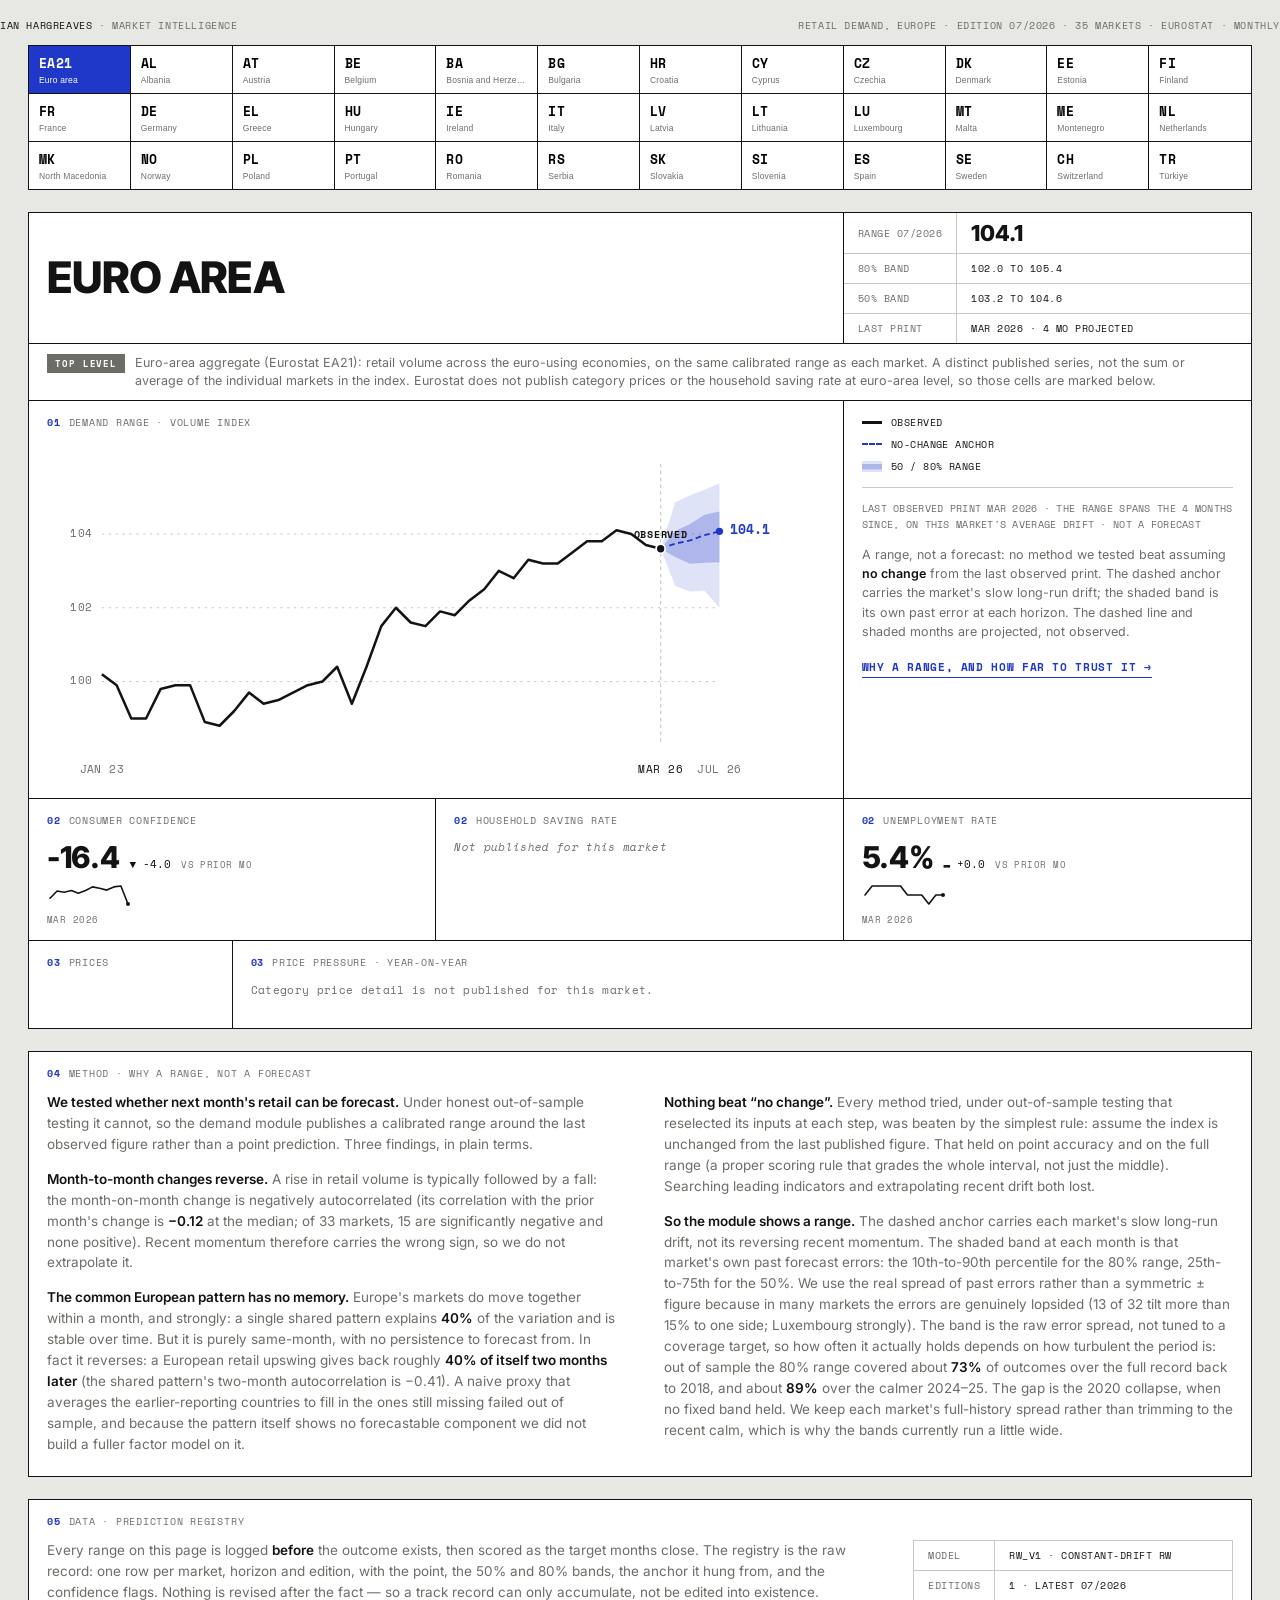
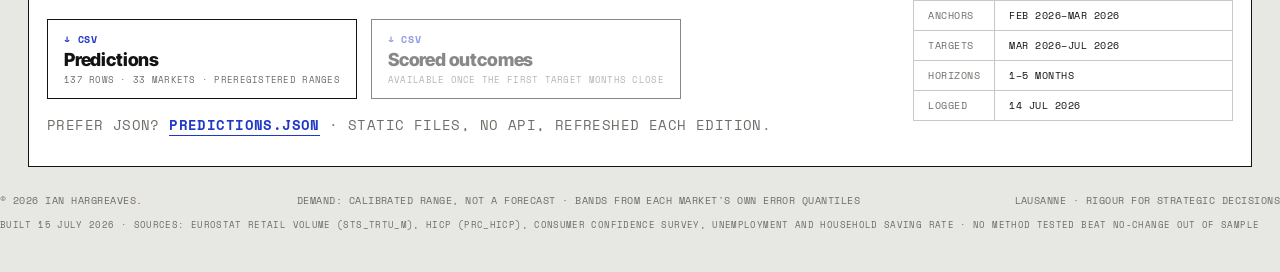
==== index.html @ 640e52b6 "Edition 2026-07: Euro area top-level panel (default); prediction registry downloads" ====
<!DOCTYPE html>
<html lang="en-GB">
<head>
<meta charset="UTF-8">
<meta name="viewport" content="width=device-width, initial-scale=1.0">
<title>Retail Demand, Europe · A calibrated range, not a forecast</title>
<meta name="description" content="A monthly data sheet for European retail and FMCG: a calibrated range for retail demand (not a forecast), plus consumer confidence, financial headroom and category price pressure, across 35 markets.">
<link rel="canonical" href="https://retaildemand.org/">
<meta name="author" content="Ian Hargreaves">
<meta name="robots" content="index, follow, max-image-preview:large">
<meta name="theme-color" content="#e7e7e3">
<link rel="icon" href="/favicon.svg" type="image/svg+xml">
<link rel="apple-touch-icon" href="/favicon.svg">
<link rel="manifest" href="/site.webmanifest">
<meta property="og:type" content="website">
<meta property="og:site_name" content="Retail Demand, Europe">
<meta property="og:locale" content="en_GB">
<meta property="og:url" content="https://retaildemand.org/">
<meta property="og:title" content="Retail Demand, Europe">
<meta property="og:description" content="A monthly data sheet for European retail and FMCG: a calibrated range for retail demand (not a forecast), plus consumer confidence, financial headroom and category price pressure, across 35 markets.">
<meta property="og:image" content="https://retaildemand.org/og-image.png">
<meta property="og:image:width" content="1200">
<meta property="og:image:height" content="630">
<meta property="og:image:alt" content="Retail Demand, Europe: a calibrated range, not a forecast">
<meta name="twitter:card" content="summary_large_image">
<meta name="twitter:title" content="Retail Demand, Europe">
<meta name="twitter:description" content="A monthly data sheet for European retail and FMCG: a calibrated demand range per market, plus consumer context.">
<meta name="twitter:image" content="https://retaildemand.org/og-image.png">
<meta name="twitter:image:alt" content="Retail Demand, Europe: a calibrated range, not a forecast">
<script type="application/ld+json">
{
  "@type": "WebApplication",
  "@context": "https://schema.org",
  "name": "Retail Demand, Europe",
  "url": "https://retaildemand.org/",
  "description": "A monthly data sheet for European retail and FMCG: a calibrated range for retail demand, plus consumer confidence, financial headroom and category price pressure, market by market.",
  "applicationCategory": "BusinessApplication",
  "operatingSystem": "Any (web browser)",
  "browserRequirements": "Requires JavaScript",
  "inLanguage": "en-GB",
  "isAccessibleForFree": true,
  "offers": { "@type": "Offer", "price": "0", "priceCurrency": "USD" },
  "author": { "@id": "https://ianhargreaves.dev/#person" }
}
</script>
<link rel="preconnect" href="https://fonts.googleapis.com">
<link rel="preconnect" href="https://fonts.gstatic.com" crossorigin>
<link href="https://fonts.googleapis.com/css2?family=Inter+Tight:wght@600;700;800&family=Inter:wght@400;500;600&family=Space+Mono:wght@400;700&display=swap" rel="stylesheet">
<style>
/* Retail Demand, Europe: standalone Swiss data sheet ("the Plate").
   Concrete ground, white plates with 1.5px ink borders, modules sharing
   1px rules. Ultramarine accent; the only red is the credit full stop. */
:root{
  --ground:#e7e7e3; --plate:#ffffff; --ink:#131313; --muted:#6d6d68;
  --grey:#c9c9c4; --acc:#2038c8; --red:#e8271e;
  --mono:"Space Mono",ui-monospace,monospace;
  --disp:"Inter Tight",sans-serif; --body:"Inter",sans-serif;
}
*{margin:0;padding:0;box-sizing:border-box}
::selection{background:var(--acc);color:#fff}
html{scroll-behavior:smooth;overflow-x:hidden}
body{background:var(--ground);color:var(--ink);font-family:var(--body);-webkit-font-smoothing:antialiased;text-rendering:optimizeLegibility;overflow-x:hidden}
a{color:inherit}
.wrap{max-width:1320px;margin:0 auto;padding:0 28px}
.gstrip{display:flex;justify-content:space-between;gap:18px;flex-wrap:wrap;padding:18px 0 12px;font-family:var(--mono);font-size:10px;letter-spacing:.06em;text-transform:uppercase;color:var(--muted)}
.gstrip b{color:var(--ink);font-weight:400}
.gstrip a{text-decoration:none}
.gstrip a:hover{color:var(--acc)}

.plate{background:var(--plate);border:1.5px solid var(--ink);margin-bottom:22px}

/* market index plate: type grid of all markets */
.ixgrid{display:grid;grid-template-columns:repeat(12,1fr)}
.ix{appearance:none;background:none;border:none;border-right:1px solid var(--ink);border-bottom:1px solid var(--ink);
  text-align:left;padding:8px 10px;cursor:pointer;transition:background .15s,color .15s;min-width:0}
.ix:nth-child(12n){border-right:none}
.ix:nth-last-child(-n+12){border-bottom:none}
.ix b{display:block;font-family:var(--mono);font-weight:700;font-size:12.5px;letter-spacing:.03em}
.ix span{display:block;font-size:8.5px;color:var(--muted);letter-spacing:.02em;margin-top:2px;white-space:nowrap;overflow:hidden;text-overflow:ellipsis}
.ix:hover{background:rgba(32,56,200,.07)}
.ix:focus-visible{outline:1.5px solid var(--acc);outline-offset:-1.5px}
.ix.on{background:var(--acc)}
.ix.on b,.ix.on span{color:#fff}
.ix-agg:not(.on){box-shadow:inset 3px 0 0 var(--acc)}  /* mark the euro-area aggregate cell */
.mkt-select{display:none}

/* report plate: modular grid with shared ink rules */
.mod{display:grid;grid-template-columns:repeat(12,1fr)}
.cell{border-right:1px solid var(--ink);border-bottom:1px solid var(--ink);padding:14px 18px;min-width:0}
.cell.last{border-right:none}
.cell.bot{border-bottom:none}
.chead{font-family:var(--mono);font-size:9.5px;letter-spacing:.08em;text-transform:uppercase;color:var(--muted);margin-bottom:12px}
.chead b{color:var(--acc);font-weight:700;margin-right:8px}

/* title row */
.c-name{grid-column:span 8;display:flex;align-items:center}
.mkt-name{font-family:var(--disp);font-weight:800;font-size:clamp(34px,3.4vw,50px);letter-spacing:-.015em;line-height:1;text-transform:uppercase}
.c-tb{grid-column:span 4;padding:0}
.tb{display:grid;grid-template-columns:auto 1fr}
.tb>div{padding:7px 14px;border-bottom:1px solid var(--grey);font-family:var(--mono);font-size:10px;letter-spacing:.05em;text-transform:uppercase;display:flex;align-items:center}
.tb>div:nth-child(odd){color:var(--muted);border-right:1px solid var(--grey)}
.tb>div:nth-last-child(-n+2){border-bottom:none}
.tb .big{font-family:var(--disp);font-weight:800;font-size:22px;letter-spacing:-.01em;color:var(--ink)}

/* report caveat cell */
.c-note{grid-column:span 12;display:flex;align-items:baseline;gap:10px;font-size:12.5px;color:var(--muted);line-height:1.45;padding-top:10px;padding-bottom:10px}
.mkt-note-tag{background:var(--muted);color:#fff;font-family:var(--mono);font-weight:700;font-size:9px;letter-spacing:.1em;text-transform:uppercase;padding:3px 8px;flex-shrink:0}

/* module 01: chart + rail */
.c-chart{grid-column:span 8}
.c-rail{grid-column:span 4}
.c-na{grid-column:span 12}
svg.demand{width:100%;height:auto;display:block;touch-action:pan-y}
.dax{font-family:var(--mono);font-size:10px;fill:var(--muted);letter-spacing:.04em}
.dax-la{fill:var(--ink)}
.dax-now{font-family:var(--mono);font-size:11px;font-weight:700;fill:var(--acc)}
.dax-obs{font-family:var(--mono);font-size:8.5px;font-weight:700;fill:var(--ink);letter-spacing:.08em}
rect.dtip-hit{fill:transparent;cursor:crosshair}
.dtip-x{stroke:var(--ink);stroke-width:1;stroke-dasharray:2 3}
.dtip-dot{stroke:#fff;stroke-width:1.5}
.dtip-a{fill:var(--ink)}
.dtip-n{fill:var(--acc)}
#demandTip{position:fixed;pointer-events:none;z-index:3000;display:none;background:var(--plate);border:1.5px solid var(--ink);padding:9px 11px;min-width:132px;box-shadow:0 8px 28px rgba(0,0,0,.14)}
#demandTip .tt-m{font-family:var(--mono);font-weight:700;font-size:11px;text-transform:uppercase;letter-spacing:.04em;margin-bottom:6px}
#demandTip .tt-r{display:flex;align-items:center;gap:7px;font-family:var(--mono);font-size:11px;color:var(--ink);line-height:1.75}
#demandTip .tt-sw{width:9px;height:9px;flex:none;display:inline-block}
#demandTip .tt-l{color:var(--muted);text-transform:uppercase;letter-spacing:.03em}
#demandTip .tt-v{margin-left:auto;font-variant-numeric:tabular-nums;font-weight:700}
.rail .legend{display:flex;flex-direction:column;gap:8px;padding-bottom:14px;border-bottom:1px solid var(--grey);margin-bottom:12px}
.li{display:flex;align-items:center;gap:9px;font-family:var(--mono);font-size:9.5px;letter-spacing:.05em;text-transform:uppercase}
.sw{display:inline-block;width:20px;height:3px;background:var(--ink);flex:0 0 auto}
.sw-pt{background:none;height:0;border-top:2px dashed var(--acc)}
.sw-band{height:11px;background:linear-gradient(rgba(32,56,200,.26),rgba(32,56,200,.26)) center/100% 50% no-repeat,rgba(32,56,200,.14)}
.cap{font-family:var(--mono);font-size:9.5px;letter-spacing:.03em;line-height:1.7;color:var(--muted);margin-bottom:12px;text-transform:uppercase}
.note{font-size:12.5px;line-height:1.55;color:var(--muted);margin-bottom:14px}
.note b{color:var(--ink);font-weight:600}
.note-flag{color:var(--acc);border-left:2px solid var(--acc);padding-left:10px}
.mlink{display:inline-block;font-family:var(--mono);font-size:10.5px;font-weight:700;letter-spacing:.06em;text-transform:uppercase;color:var(--acc);text-decoration:none;border-bottom:1px solid currentColor;padding-bottom:2px;transition:background .15s,color .15s}
.mlink:hover{background:var(--acc);color:#fff}
.cp-na{font-family:var(--mono);font-size:11px;color:var(--muted);letter-spacing:.03em;line-height:1.7;margin-bottom:14px}

/* module 02: confidence cells */
.c-conf{grid-column:span 4}
.m-valrow{display:flex;align-items:baseline;gap:10px;margin:4px 0 8px;flex-wrap:wrap}
.m-num{font-family:var(--disp);font-weight:800;font-size:30px;letter-spacing:-.01em}
.m-move{font-family:var(--mono);font-size:11px;color:var(--ink)}
.m-per{font-family:var(--mono);font-size:9px;letter-spacing:.05em;text-transform:uppercase;color:var(--muted)}
.m-as{font-family:var(--mono);font-size:9px;letter-spacing:.05em;text-transform:uppercase;color:var(--muted);margin-top:6px;display:block}
.m-na{font-family:var(--mono);font-size:11px;color:var(--muted);letter-spacing:.03em;font-style:italic}
.spark{display:block}

/* module 03: price cells */
.c-inf{grid-column:span 2}
.c-bars{grid-column:span 10}
.bm-lab{display:block;font-family:var(--mono);font-size:10px;letter-spacing:.06em;text-transform:uppercase;color:var(--muted)}
.bm-val{display:block;font-family:var(--disp);font-weight:800;font-size:26px;letter-spacing:-.01em;margin:8px 0 4px}
.bm-sub{display:block;font-family:var(--mono);font-size:9px;letter-spacing:.05em;text-transform:uppercase;color:var(--muted)}
.b3cols{display:grid;grid-template-columns:1fr 1fr;gap:0 48px}
.cpb{display:grid;grid-template-columns:150px minmax(0,1fr) 50px;gap:12px;align-items:center;padding:4px 0}
.cpb-lab{font-size:12px;font-weight:500;white-space:nowrap;overflow:hidden;text-overflow:ellipsis}
.cpb-track{position:relative;height:9px;background:rgba(19,19,19,.06)}
.cpb-track::before{content:"";position:absolute;left:50%;top:-3px;bottom:-3px;width:1px;background:var(--grey)}
.cpb-bar{position:absolute;top:0;height:100%}
.cpb-bar.pos{background:var(--acc)}
.cpb-bar.neg{background:#9a9a94}
.cpb-val{font-family:var(--mono);font-size:10.5px;text-align:right;letter-spacing:.02em;font-variant-numeric:tabular-nums}
.cpb-val.pos{color:var(--acc)}
.cpb-val.neg{color:var(--muted)}
.b3cap{margin:12px 0 0}

/* method plate (04) */
.c-m4{grid-column:span 12}
.b4{columns:2;column-gap:48px}
.b4 p{font-size:13.5px;line-height:1.55;color:var(--muted);margin-bottom:14px}
.b4 p b{color:var(--ink);font-weight:600}

/* data plate (05): prediction-registry download + meta */
.c-data{grid-column:span 12}
.datawrap{display:grid;grid-template-columns:minmax(0,1fr) 320px;gap:0 44px}
.datalede p{font-size:13.5px;line-height:1.55;color:var(--muted);margin-bottom:16px}
.datalede p b{color:var(--ink);font-weight:600}
.dlrow{display:flex;gap:14px;flex-wrap:wrap;margin-bottom:16px}
.dl{display:flex;flex-direction:column;gap:3px;text-decoration:none;color:var(--ink);border:1.5px solid var(--ink);padding:12px 16px;min-width:230px;transition:background .15s,color .15s}
.dl:hover{background:var(--acc);color:#fff}
.dl:hover .dl-k,.dl:hover .dl-m{color:rgba(255,255,255,.82)}
.dl:focus-visible{outline:1.5px solid var(--acc);outline-offset:2px}
.dl-k{font-family:var(--mono);font-size:9.5px;font-weight:700;letter-spacing:.08em;text-transform:uppercase;color:var(--acc)}
.dl-t{font-family:var(--disp);font-weight:800;font-size:18px;letter-spacing:-.01em}
.dl-m{font-family:var(--mono);font-size:9px;letter-spacing:.03em;text-transform:uppercase;color:var(--muted);line-height:1.5}
.dl-off{display:none}
.dl.dl-empty{pointer-events:none;opacity:.5}
.dl.dl-empty:hover{background:none;color:inherit}
.datajson{font-family:var(--mono);font-size:10px;letter-spacing:.03em;text-transform:uppercase;color:var(--muted);line-height:1.6}
.datajson a{color:var(--acc);font-weight:700;text-decoration:none;border-bottom:1px solid currentColor}
.datameta .tb{border:1px solid var(--grey)}

/* ground footer */
.gfoot{display:flex;justify-content:space-between;gap:18px;flex-wrap:wrap;padding:4px 0 10px;font-family:var(--mono);font-size:9.5px;letter-spacing:.05em;text-transform:uppercase;color:var(--muted)}
.gfoot a{text-decoration:none}
.gfoot a:hover{color:var(--acc)}
.gfoot .dot{color:var(--red)}
.gnote{padding:0 0 40px;font-family:var(--mono);font-size:9px;letter-spacing:.04em;line-height:1.7;text-transform:uppercase;color:var(--muted)}

/* ---------- mobile collapse ---------- */
@media (max-width:900px){
  .wrap{padding:0 14px}
  .gstrip{padding:14px 0 10px}
  .ixgrid{display:none}
  .mkt-select{display:block;width:100%;margin:0 0 16px;font-family:var(--mono);font-size:12px;letter-spacing:.04em;text-transform:uppercase;color:var(--ink);background:var(--plate);border:1.5px solid var(--ink);border-radius:0;padding:12px 14px}
  .cell{grid-column:span 12 !important;border-right:none}
  .cell.bot{border-bottom:1px solid var(--ink)}
  .c-bars.bot{border-bottom:none}
  .c-name{padding-bottom:10px}
  .mkt-name{font-size:clamp(28px,7.4vw,40px)}
  .b3cols{grid-template-columns:1fr;gap:0}
  .cpb{grid-template-columns:112px minmax(0,1fr) 46px;gap:8px}
  .b4{columns:1}
  .gfoot{flex-direction:column;gap:6px}
  /* SVG text/lines are in user units: compensate the ~0.5 viewBox downscale */
  svg.demand .dax{font-size:17px}
  svg.demand .dax-la{display:none}
  svg.demand .dax-now{font-size:20px}
  svg.demand .dax-obs{font-size:15px}
  svg.demand polyline{stroke-width:3.4}
  svg.spark{width:64px;height:20px}
  /* data plate: stack, and disable the downloads (files are desktop-only) */
  .datawrap{grid-template-columns:1fr;gap:0}
  .datameta{margin-top:16px}
  .dlrow{flex-direction:column}
  .dl{width:100%;min-width:0;pointer-events:none;opacity:.55}
  .dl:hover{background:none;color:inherit}
  .dl .dl-m{display:none}
  .dl .dl-off{display:block;font-family:var(--mono);font-size:9.5px;letter-spacing:.06em;text-transform:uppercase;color:var(--muted)}
}
</style>
</head>
<body>

<div class="wrap gstrip"><span><b><a href="https://ianhargreaves.dev/">Ian Hargreaves</a></b> · Market intelligence</span><span>Retail demand, Europe · Edition 07/2026 · 35 markets · Eurostat · Monthly</span></div>

<div class="wrap">
  <nav aria-label="Market index">
    <div class="plate ixgrid"><button type="button" class="ix on ix-agg" data-geo="EA21" aria-current="true"><b>EA21</b><span>Euro area</span></button><button type="button" class="ix" data-geo="AL"><b>AL</b><span>Albania</span></button><button type="button" class="ix" data-geo="AT"><b>AT</b><span>Austria</span></button><button type="button" class="ix" data-geo="BE"><b>BE</b><span>Belgium</span></button><button type="button" class="ix" data-geo="BA"><b>BA</b><span>Bosnia and Herzegovina</span></button><button type="button" class="ix" data-geo="BG"><b>BG</b><span>Bulgaria</span></button><button type="button" class="ix" data-geo="HR"><b>HR</b><span>Croatia</span></button><button type="button" class="ix" data-geo="CY"><b>CY</b><span>Cyprus</span></button><button type="button" class="ix" data-geo="CZ"><b>CZ</b><span>Czechia</span></button><button type="button" class="ix" data-geo="DK"><b>DK</b><span>Denmark</span></button><button type="button" class="ix" data-geo="EE"><b>EE</b><span>Estonia</span></button><button type="button" class="ix" data-geo="FI"><b>FI</b><span>Finland</span></button><button type="button" class="ix" data-geo="FR"><b>FR</b><span>France</span></button><button type="button" class="ix" data-geo="DE"><b>DE</b><span>Germany</span></button><button type="button" class="ix" data-geo="EL"><b>EL</b><span>Greece</span></button><button type="button" class="ix" data-geo="HU"><b>HU</b><span>Hungary</span></button><button type="button" class="ix" data-geo="IE"><b>IE</b><span>Ireland</span></button><button type="button" class="ix" data-geo="IT"><b>IT</b><span>Italy</span></button><button type="button" class="ix" data-geo="LV"><b>LV</b><span>Latvia</span></button><button type="button" class="ix" data-geo="LT"><b>LT</b><span>Lithuania</span></button><button type="button" class="ix" data-geo="LU"><b>LU</b><span>Luxembourg</span></button><button type="button" class="ix" data-geo="MT"><b>MT</b><span>Malta</span></button><button type="button" class="ix" data-geo="ME"><b>ME</b><span>Montenegro</span></button><button type="button" class="ix" data-geo="NL"><b>NL</b><span>Netherlands</span></button><button type="button" class="ix" data-geo="MK"><b>MK</b><span>North Macedonia</span></button><button type="button" class="ix" data-geo="NO"><b>NO</b><span>Norway</span></button><button type="button" class="ix" data-geo="PL"><b>PL</b><span>Poland</span></button><button type="button" class="ix" data-geo="PT"><b>PT</b><span>Portugal</span></button><button type="button" class="ix" data-geo="RO"><b>RO</b><span>Romania</span></button><button type="button" class="ix" data-geo="RS"><b>RS</b><span>Serbia</span></button><button type="button" class="ix" data-geo="SK"><b>SK</b><span>Slovakia</span></button><button type="button" class="ix" data-geo="SI"><b>SI</b><span>Slovenia</span></button><button type="button" class="ix" data-geo="ES"><b>ES</b><span>Spain</span></button><button type="button" class="ix" data-geo="SE"><b>SE</b><span>Sweden</span></button><button type="button" class="ix" data-geo="CH"><b>CH</b><span>Switzerland</span></button><button type="button" class="ix" data-geo="TR"><b>TR</b><span>Türkiye</span></button></div>
    <select class="mkt-select" id="countrySelect" aria-label="Market"><option value="EA21" selected>🇪🇺 Euro area</option><option value="AL">🇦🇱 Albania</option><option value="AT">🇦🇹 Austria</option><option value="BE">🇧🇪 Belgium</option><option value="BA">🇧🇦 Bosnia and Herzegovina</option><option value="BG">🇧🇬 Bulgaria</option><option value="HR">🇭🇷 Croatia</option><option value="CY">🇨🇾 Cyprus</option><option value="CZ">🇨🇿 Czechia</option><option value="DK">🇩🇰 Denmark</option><option value="EE">🇪🇪 Estonia</option><option value="FI">🇫🇮 Finland</option><option value="FR">🇫🇷 France</option><option value="DE">🇩🇪 Germany</option><option value="EL">🇬🇷 Greece</option><option value="HU">🇭🇺 Hungary</option><option value="IE">🇮🇪 Ireland</option><option value="IT">🇮🇹 Italy</option><option value="LV">🇱🇻 Latvia</option><option value="LT">🇱🇹 Lithuania</option><option value="LU">🇱🇺 Luxembourg</option><option value="MT">🇲🇹 Malta</option><option value="ME">🇲🇪 Montenegro</option><option value="NL">🇳🇱 Netherlands</option><option value="MK">🇲🇰 North Macedonia</option><option value="NO">🇳🇴 Norway</option><option value="PL">🇵🇱 Poland</option><option value="PT">🇵🇹 Portugal</option><option value="RO">🇷🇴 Romania</option><option value="RS">🇷🇸 Serbia</option><option value="SK">🇸🇰 Slovakia</option><option value="SI">🇸🇮 Slovenia</option><option value="ES">🇪🇸 Spain</option><option value="SE">🇸🇪 Sweden</option><option value="CH">🇨🇭 Switzerland</option><option value="TR">🇹🇷 Türkiye</option></select>
  </nav>

  <main>
    <div id="report">
      <div class="plate mod"><div class="cell c-name"><h1 class="mkt-name">Euro area</h1></div><div class="cell c-tb last"><div class="tb"><div>Range 07/2026</div><div class="big">104.1</div><div>80% band</div><div>102.0 to 105.4</div><div>50% band</div><div>103.2 to 104.6</div><div>Last print</div><div>MAR 2026 · 4 mo projected</div></div></div><div class="cell c-note last"><span class="mkt-note-tag">Top level</span><span>Euro-area aggregate (Eurostat EA21): retail volume across the euro-using economies, on the same calibrated range as each market. A distinct published series, not the sum or average of the individual markets in the index. Eurostat does not publish category prices or the household saving rate at euro-area level, so those cells are marked below.</span></div><div class="cell c-chart"><div class="chead"><b>01</b>Demand range · volume index</div><svg viewBox="0 0 680 300" class="demand" preserveAspectRatio="xMidYMid meet"><line x1="48" y1="210.3" x2="588" y2="210.3" stroke="#c9c9c4" stroke-width="1" stroke-dasharray="2 4"/><text x="40" y="210.3" class="dax" text-anchor="end" dominant-baseline="middle">100</text><line x1="48" y1="145.8" x2="588" y2="145.8" stroke="#c9c9c4" stroke-width="1" stroke-dasharray="2 4"/><text x="40" y="145.8" class="dax" text-anchor="end" dominant-baseline="middle">102</text><line x1="48" y1="81.3" x2="588" y2="81.3" stroke="#c9c9c4" stroke-width="1" stroke-dasharray="2 4"/><text x="40" y="81.3" class="dax" text-anchor="end" dominant-baseline="middle">104</text><text x="48.0" y="290" class="dax" text-anchor="middle">JAN 23</text><text x="536.6" y="290" class="dax dax-la" text-anchor="middle">MAR 26</text><text x="588.0" y="290" class="dax" text-anchor="middle">JUL 26</text><line x1="536.6" y1="20" x2="536.6" y2="266" stroke="#c9c9c4" stroke-width="1" stroke-dasharray="3 3"/><polygon points="536.6,94.2 549.4,53.5 562.3,47.5 575.1,42.7 588.0,37.0 588.0,145.8 575.1,131.0 562.3,131.5 549.4,126.7" fill="rgba(32,56,200,.14)"/><polygon points="536.6,94.2 549.4,78.6 562.3,72.5 575.1,64.5 588.0,61.7 588.0,106.0 575.1,106.4 562.3,107.4 549.4,101.4" fill="rgba(32,56,200,.26)"/><polyline fill="none" stroke="#2038c8" stroke-width="1.6" stroke-dasharray="5 3" stroke-linejoin="round" points="536.6,94.2 549.4,89.7 562.3,86.9 575.1,82.3 588.0,79.0"/><circle cx="588.0" cy="79.0" r="3.2" fill="#2038c8"/><text x="597.0" y="79.0" class="dax-now" dominant-baseline="middle">104.1</text><polyline fill="none" stroke="#131313" stroke-width="2.2" stroke-linejoin="round" points="48.0,203.9 60.9,213.5 73.7,242.6 86.6,242.6 99.4,216.8 112.3,213.5 125.1,213.5 138.0,245.8 150.9,249.0 163.7,236.1 176.6,220.0 189.4,229.7 202.3,226.5 215.1,220.0 228.0,213.5 240.9,210.3 253.7,197.4 266.6,229.7 279.4,197.4 292.3,161.9 305.1,145.8 318.0,158.7 330.9,161.9 343.7,149.0 356.6,152.3 369.4,139.4 382.3,129.7 395.1,113.5 408.0,120.0 420.9,103.9 433.7,107.1 446.6,107.1 459.4,97.4 472.3,87.7 485.1,87.7 498.0,78.1 510.9,81.3 523.7,91.0 536.6,94.2"/><circle cx="536.6" cy="94.2" r="4" fill="#131313" stroke="#ffffff" stroke-width="1.6"/><text x="536.6" y="85.2" class="dax-obs" text-anchor="middle">OBSERVED</text><line class="dtip-x" x1="0" y1="20" x2="0" y2="266" visibility="hidden"/><circle class="dtip-dot dtip-a" r="3.4" visibility="hidden"/><circle class="dtip-dot dtip-n" r="3.4" visibility="hidden"/><rect class="dtip-hit" x="48.0" y="20" width="12.9" height="246" data-cx="48.0" data-m="JAN 2023" data-a="100.2" data-ay="203.9"/><rect class="dtip-hit" x="54.4" y="20" width="12.9" height="246" data-cx="60.9" data-m="FEB 2023" data-a="99.9" data-ay="213.5"/><rect class="dtip-hit" x="67.3" y="20" width="12.9" height="246" data-cx="73.7" data-m="MAR 2023" data-a="99.0" data-ay="242.6"/><rect class="dtip-hit" x="80.1" y="20" width="12.9" height="246" data-cx="86.6" data-m="APR 2023" data-a="99.0" data-ay="242.6"/><rect class="dtip-hit" x="93.0" y="20" width="12.9" height="246" data-cx="99.4" data-m="MAY 2023" data-a="99.8" data-ay="216.8"/><rect class="dtip-hit" x="105.9" y="20" width="12.9" height="246" data-cx="112.3" data-m="JUN 2023" data-a="99.9" data-ay="213.5"/><rect class="dtip-hit" x="118.7" y="20" width="12.9" height="246" data-cx="125.1" data-m="JUL 2023" data-a="99.9" data-ay="213.5"/><rect class="dtip-hit" x="131.6" y="20" width="12.9" height="246" data-cx="138.0" data-m="AUG 2023" data-a="98.9" data-ay="245.8"/><rect class="dtip-hit" x="144.4" y="20" width="12.9" height="246" data-cx="150.9" data-m="SEP 2023" data-a="98.8" data-ay="249.0"/><rect class="dtip-hit" x="157.3" y="20" width="12.9" height="246" data-cx="163.7" data-m="OCT 2023" data-a="99.2" data-ay="236.1"/><rect class="dtip-hit" x="170.1" y="20" width="12.9" height="246" data-cx="176.6" data-m="NOV 2023" data-a="99.7" data-ay="220.0"/><rect class="dtip-hit" x="183.0" y="20" width="12.9" height="246" data-cx="189.4" data-m="DEC 2023" data-a="99.4" data-ay="229.7"/><rect class="dtip-hit" x="195.9" y="20" width="12.9" height="246" data-cx="202.3" data-m="JAN 2024" data-a="99.5" data-ay="226.5"/><rect class="dtip-hit" x="208.7" y="20" width="12.9" height="246" data-cx="215.1" data-m="FEB 2024" data-a="99.7" data-ay="220.0"/><rect class="dtip-hit" x="221.6" y="20" width="12.9" height="246" data-cx="228.0" data-m="MAR 2024" data-a="99.9" data-ay="213.5"/><rect class="dtip-hit" x="234.4" y="20" width="12.9" height="246" data-cx="240.9" data-m="APR 2024" data-a="100.0" data-ay="210.3"/><rect class="dtip-hit" x="247.3" y="20" width="12.9" height="246" data-cx="253.7" data-m="MAY 2024" data-a="100.4" data-ay="197.4"/><rect class="dtip-hit" x="260.1" y="20" width="12.9" height="246" data-cx="266.6" data-m="JUN 2024" data-a="99.4" data-ay="229.7"/><rect class="dtip-hit" x="273.0" y="20" width="12.9" height="246" data-cx="279.4" data-m="JUL 2024" data-a="100.4" data-ay="197.4"/><rect class="dtip-hit" x="285.9" y="20" width="12.9" height="246" data-cx="292.3" data-m="AUG 2024" data-a="101.5" data-ay="161.9"/><rect class="dtip-hit" x="298.7" y="20" width="12.9" height="246" data-cx="305.1" data-m="SEP 2024" data-a="102.0" data-ay="145.8"/><rect class="dtip-hit" x="311.6" y="20" width="12.9" height="246" data-cx="318.0" data-m="OCT 2024" data-a="101.6" data-ay="158.7"/><rect class="dtip-hit" x="324.4" y="20" width="12.9" height="246" data-cx="330.9" data-m="NOV 2024" data-a="101.5" data-ay="161.9"/><rect class="dtip-hit" x="337.3" y="20" width="12.9" height="246" data-cx="343.7" data-m="DEC 2024" data-a="101.9" data-ay="149.0"/><rect class="dtip-hit" x="350.1" y="20" width="12.9" height="246" data-cx="356.6" data-m="JAN 2025" data-a="101.8" data-ay="152.3"/><rect class="dtip-hit" x="363.0" y="20" width="12.9" height="246" data-cx="369.4" data-m="FEB 2025" data-a="102.2" data-ay="139.4"/><rect class="dtip-hit" x="375.9" y="20" width="12.9" height="246" data-cx="382.3" data-m="MAR 2025" data-a="102.5" data-ay="129.7"/><rect class="dtip-hit" x="388.7" y="20" width="12.9" height="246" data-cx="395.1" data-m="APR 2025" data-a="103.0" data-ay="113.5"/><rect class="dtip-hit" x="401.6" y="20" width="12.9" height="246" data-cx="408.0" data-m="MAY 2025" data-a="102.8" data-ay="120.0"/><rect class="dtip-hit" x="414.4" y="20" width="12.9" height="246" data-cx="420.9" data-m="JUN 2025" data-a="103.3" data-ay="103.9"/><rect class="dtip-hit" x="427.3" y="20" width="12.9" height="246" data-cx="433.7" data-m="JUL 2025" data-a="103.2" data-ay="107.1"/><rect class="dtip-hit" x="440.1" y="20" width="12.9" height="246" data-cx="446.6" data-m="AUG 2025" data-a="103.2" data-ay="107.1"/><rect class="dtip-hit" x="453.0" y="20" width="12.9" height="246" data-cx="459.4" data-m="SEP 2025" data-a="103.5" data-ay="97.4"/><rect class="dtip-hit" x="465.9" y="20" width="12.9" height="246" data-cx="472.3" data-m="OCT 2025" data-a="103.8" data-ay="87.7"/><rect class="dtip-hit" x="478.7" y="20" width="12.9" height="246" data-cx="485.1" data-m="NOV 2025" data-a="103.8" data-ay="87.7"/><rect class="dtip-hit" x="491.6" y="20" width="12.9" height="246" data-cx="498.0" data-m="DEC 2025" data-a="104.1" data-ay="78.1"/><rect class="dtip-hit" x="504.4" y="20" width="12.9" height="246" data-cx="510.9" data-m="JAN 2026" data-a="104.0" data-ay="81.3"/><rect class="dtip-hit" x="517.3" y="20" width="12.9" height="246" data-cx="523.7" data-m="FEB 2026" data-a="103.7" data-ay="91.0"/><rect class="dtip-hit" x="530.1" y="20" width="12.9" height="246" data-cx="536.6" data-m="MAR 2026" data-a="103.6" data-ay="94.2"/><rect class="dtip-hit" x="543.0" y="20" width="12.9" height="246" data-cx="549.4" data-m="APR 2026" data-n="103.7" data-ny="89.7" data-b80="102.6 to 104.9" data-b50="103.4 to 104.1"/><rect class="dtip-hit" x="555.9" y="20" width="12.9" height="246" data-cx="562.3" data-m="MAY 2026" data-n="103.8" data-ny="86.9" data-b80="102.4 to 105.0" data-b50="103.2 to 104.3"/><rect class="dtip-hit" x="568.7" y="20" width="12.9" height="246" data-cx="575.1" data-m="JUN 2026" data-n="104.0" data-ny="82.3" data-b80="102.5 to 105.2" data-b50="103.2 to 104.5"/><rect class="dtip-hit" x="581.6" y="20" width="6.4" height="246" data-cx="588.0" data-m="JUL 2026" data-n="104.1" data-ny="79.0" data-b80="102.0 to 105.4" data-b50="103.2 to 104.6"/></svg></div><div class="cell c-rail last"><div class="rail"><div class="legend"><span class="li"><span class="sw"></span>Observed</span><span class="li"><span class="sw sw-pt"></span>No-change anchor</span><span class="li"><span class="sw sw-band"></span>50 / 80% range</span></div><p class="cap">Last observed print MAR 2026 · the range spans the 4 months since, on this market's average drift · not a forecast</p><p class="note">A range, not a forecast: no method we tested beat assuming <b>no change</b> from the last observed print. The dashed anchor carries the market's slow long-run drift; the shaded band is its own past error at each horizon. The dashed line and shaded months are projected, not observed.</p><a class="mlink" href="#method">Why a range, and how far to trust it &rarr;</a></div></div><div class="cell c-conf"><div class="chead"><b>02</b>Consumer confidence</div><div class="m-valrow"><span class="m-num">-16.4</span><span class="m-move">▼&nbsp;-4.0</span><span class="m-per">vs prior mo</span></div><svg viewBox="0 0 84 24" width="84" height="24" class="spark" preserveAspectRatio="none"><polyline fill="none" stroke="#131313" stroke-width="1.6" stroke-linecap="round" stroke-linejoin="round" points="3.0,15.2 10.1,8.0 17.2,9.3 24.3,7.5 31.4,10.2 38.5,7.5 45.5,3.9 52.6,5.3 59.7,7.1 66.8,3.9 73.9,3.0 81.0,21.0"/><circle cx="81.0" cy="21.0" r="2" fill="#131313"/></svg><span class="m-as">MAR 2026</span></div><div class="cell c-conf"><div class="chead"><b>02</b>Household saving rate</div><div class="m-na">Not published for this market</div></div><div class="cell c-conf last"><div class="chead"><b>02</b>Unemployment rate</div><div class="m-valrow"><span class="m-num">5.4%</span><span class="m-move">▬&nbsp;+0.0</span><span class="m-per">vs prior mo</span></div><svg viewBox="0 0 84 24" width="84" height="24" class="spark" preserveAspectRatio="none"><polyline fill="none" stroke="#131313" stroke-width="1.6" stroke-linecap="round" stroke-linejoin="round" points="3.0,12.0 10.1,3.0 17.2,3.0 24.3,3.0 31.4,3.0 38.5,3.0 45.5,12.0 52.6,12.0 59.7,12.0 66.8,21.0 73.9,12.0 81.0,12.0"/><circle cx="81.0" cy="12.0" r="2" fill="#131313"/></svg><span class="m-as">MAR 2026</span></div><div class="cell c-inf bot"><div class="chead"><b>03</b>Prices</div></div><div class="cell c-bars bot last"><div class="chead"><b>03</b>Price pressure · year-on-year</div><p class="cp-na">Category price detail is not published for this market.</p></div></div>
    </div>

    <div class="plate mod" id="method">
      <div class="cell c-m4 bot last">
        <div class="chead"><b>04</b>Method · Why a range, not a forecast</div>
        <div class="b4">
          <p><b>We tested whether next month's retail can be forecast.</b> Under honest out-of-sample testing it cannot, so the demand module publishes a calibrated range around the last observed figure rather than a point prediction. Three findings, in plain terms.</p>
          <p><b>Month-to-month changes reverse.</b> A rise in retail volume is typically followed by a fall: the month-on-month change is negatively autocorrelated (its correlation with the prior month's change is <b>&minus;0.12</b> at the median; of 33 markets, 15 are significantly negative and none positive). Recent momentum therefore carries the wrong sign, so we do not extrapolate it.</p>
          <p><b>The common European pattern has no memory.</b> Europe's markets do move together within a month, and strongly: a single shared pattern explains <b>40%</b> of the variation and is stable over time. But it is purely same-month, with no persistence to forecast from. In fact it reverses: a European retail upswing gives back roughly <b>40% of itself two months later</b> (the shared pattern's two-month autocorrelation is &minus;0.41). A naive proxy that averages the earlier-reporting countries to fill in the ones still missing failed out of sample, and because the pattern itself shows no forecastable component we did not build a fuller factor model on it.</p>
          <p><b>Nothing beat &ldquo;no change&rdquo;.</b> Every method tried, under out-of-sample testing that reselected its inputs at each step, was beaten by the simplest rule: assume the index is unchanged from the last published figure. That held on point accuracy and on the full range (a proper scoring rule that grades the whole interval, not just the middle). Searching leading indicators and extrapolating recent drift both lost.</p>
          <p><b>So the module shows a range.</b> The dashed anchor carries each market's slow long-run drift, not its reversing recent momentum. The shaded band at each month is that market's own past forecast errors: the 10th-to-90th percentile for the 80% range, 25th-to-75th for the 50%. We use the real spread of past errors rather than a symmetric &plusmn; figure because in many markets the errors are genuinely lopsided (13 of 32 tilt more than 15% to one side; Luxembourg strongly). The band is the raw error spread, not tuned to a coverage target, so how often it actually holds depends on how turbulent the period is: out of sample the 80% range covered about <b>73%</b> of outcomes over the full record back to 2018, and about <b>89%</b> over the calmer 2024&ndash;25. The gap is the 2020 collapse, when no fixed band held. We keep each market's full-history spread rather than trimming to the recent calm, which is why the bands currently run a little wide.</p>
        </div>
      </div>
    </div>

    <div class="plate mod" id="data"><div class="cell c-data bot last"><div class="chead"><b>05</b>Data &middot; Prediction registry</div><div class="datawrap"><div class="datalede"><p>Every range on this page is logged <b>before</b> the outcome exists, then scored as the target months close. The registry is the raw record: one row per market, horizon and edition, with the point, the 50% and 80% bands, the anchor it hung from, and the confidence flags. Nothing is revised after the fact &mdash; so a track record can only accumulate, not be edited into existence.</p><div class="dlrow"><a class="dl" href="/performance/predictions.csv" download><span class="dl-k">&darr; CSV</span><span class="dl-t">Predictions</span><span class="dl-m">137 rows &middot; 33 markets &middot; preregistered ranges</span><span class="dl-off">Download on desktop</span></a><a class="dl dl-empty" href="/performance/scored_predictions.csv" download><span class="dl-k">&darr; CSV</span><span class="dl-t">Scored outcomes</span><span class="dl-m">Available once the first target months close</span><span class="dl-off">Download on desktop</span></a></div><p class="datajson">Prefer JSON? <a href="/performance/predictions.json">predictions.json</a> &middot; static files, no API, refreshed each edition.</p></div><div class="datameta"><div class="tb"><div>Model</div><div>rw_v1 &middot; constant-drift RW</div><div>Editions</div><div>1 &middot; latest 07/2026</div><div>Anchors</div><div>FEB 2026&ndash;MAR 2026</div><div>Targets</div><div>MAR 2026&ndash;JUL 2026</div><div>Horizons</div><div>1&ndash;5 months</div><div>Logged</div><div>14 JUL 2026</div></div></div></div></div></div>
  </main>
</div>

<div class="wrap gfoot">
  <span>&copy; 2026 <a href="https://ianhargreaves.dev/">Ian Hargreaves</a><span class="dot">.</span></span>
  <span>Demand: calibrated range, not a forecast · bands from each market's own error quantiles</span>
  <span>Lausanne · Rigour for strategic decisions</span>
</div>
<div class="wrap gnote">Built 15 July 2026 · Sources: Eurostat retail volume (sts_trtu_m), HICP (prc_hicp), consumer confidence survey, unemployment and household saving rate · No method tested beat no-change out of sample</div>

<script>
(function(){
  var PANELS = {"EA21":"<div class=\"plate mod\"><div class=\"cell c-name\"><h1 class=\"mkt-name\">Euro area<\/h1><\/div><div class=\"cell c-tb last\"><div class=\"tb\"><div>Range 07/2026<\/div><div class=\"big\">104.1<\/div><div>80% band<\/div><div>102.0 to 105.4<\/div><div>50% band<\/div><div>103.2 to 104.6<\/div><div>Last print<\/div><div>MAR 2026 · 4 mo projected<\/div><\/div><\/div><div class=\"cell c-note last\"><span class=\"mkt-note-tag\">Top level<\/span><span>Euro-area aggregate (Eurostat EA21): retail volume across the euro-using economies, on the same calibrated range as each market. A distinct published series, not the sum or average of the individual markets in the index. Eurostat does not publish category prices or the household saving rate at euro-area level, so those cells are marked below.<\/span><\/div><div class=\"cell c-chart\"><div class=\"chead\"><b>01<\/b>Demand range · volume index<\/div><svg viewBox=\"0 0 680 300\" class=\"demand\" preserveAspectRatio=\"xMidYMid meet\"><line x1=\"48\" y1=\"210.3\" x2=\"588\" y2=\"210.3\" stroke=\"#c9c9c4\" stroke-width=\"1\" stroke-dasharray=\"2 4\"/><text x=\"40\" y=\"210.3\" class=\"dax\" text-anchor=\"end\" dominant-baseline=\"middle\">100<\/text><line x1=\"48\" y1=\"145.8\" x2=\"588\" y2=\"145.8\" stroke=\"#c9c9c4\" stroke-width=\"1\" stroke-dasharray=\"2 4\"/><text x=\"40\" y=\"145.8\" class=\"dax\" text-anchor=\"end\" dominant-baseline=\"middle\">102<\/text><line x1=\"48\" y1=\"81.3\" x2=\"588\" y2=\"81.3\" stroke=\"#c9c9c4\" stroke-width=\"1\" stroke-dasharray=\"2 4\"/><text x=\"40\" y=\"81.3\" class=\"dax\" text-anchor=\"end\" dominant-baseline=\"middle\">104<\/text><text x=\"48.0\" y=\"290\" class=\"dax\" text-anchor=\"middle\">JAN 23<\/text><text x=\"536.6\" y=\"290\" class=\"dax dax-la\" text-anchor=\"middle\">MAR 26<\/text><text x=\"588.0\" y=\"290\" class=\"dax\" text-anchor=\"middle\">JUL 26<\/text><line x1=\"536.6\" y1=\"20\" x2=\"536.6\" y2=\"266\" stroke=\"#c9c9c4\" stroke-width=\"1\" stroke-dasharray=\"3 3\"/><polygon points=\"536.6,94.2 549.4,53.5 562.3,47.5 575.1,42.7 588.0,37.0 588.0,145.8 575.1,131.0 562.3,131.5 549.4,126.7\" fill=\"rgba(32,56,200,.14)\"/><polygon points=\"536.6,94.2 549.4,78.6 562.3,72.5 575.1,64.5 588.0,61.7 588.0,106.0 575.1,106.4 562.3,107.4 549.4,101.4\" fill=\"rgba(32,56,200,.26)\"/><polyline fill=\"none\" stroke=\"#2038c8\" stroke-width=\"1.6\" stroke-dasharray=\"5 3\" stroke-linejoin=\"round\" points=\"536.6,94.2 549.4,89.7 562.3,86.9 575.1,82.3 588.0,79.0\"/><circle cx=\"588.0\" cy=\"79.0\" r=\"3.2\" fill=\"#2038c8\"/><text x=\"597.0\" y=\"79.0\" class=\"dax-now\" dominant-baseline=\"middle\">104.1<\/text><polyline fill=\"none\" stroke=\"#131313\" stroke-width=\"2.2\" stroke-linejoin=\"round\" points=\"48.0,203.9 60.9,213.5 73.7,242.6 86.6,242.6 99.4,216.8 112.3,213.5 125.1,213.5 138.0,245.8 150.9,249.0 163.7,236.1 176.6,220.0 189.4,229.7 202.3,226.5 215.1,220.0 228.0,213.5 240.9,210.3 253.7,197.4 266.6,229.7 279.4,197.4 292.3,161.9 305.1,145.8 318.0,158.7 330.9,161.9 343.7,149.0 356.6,152.3 369.4,139.4 382.3,129.7 395.1,113.5 408.0,120.0 420.9,103.9 433.7,107.1 446.6,107.1 459.4,97.4 472.3,87.7 485.1,87.7 498.0,78.1 510.9,81.3 523.7,91.0 536.6,94.2\"/><circle cx=\"536.6\" cy=\"94.2\" r=\"4\" fill=\"#131313\" stroke=\"#ffffff\" stroke-width=\"1.6\"/><text x=\"536.6\" y=\"85.2\" class=\"dax-obs\" text-anchor=\"middle\">OBSERVED<\/text><line class=\"dtip-x\" x1=\"0\" y1=\"20\" x2=\"0\" y2=\"266\" visibility=\"hidden\"/><circle class=\"dtip-dot dtip-a\" r=\"3.4\" visibility=\"hidden\"/><circle class=\"dtip-dot dtip-n\" r=\"3.4\" visibility=\"hidden\"/><rect class=\"dtip-hit\" x=\"48.0\" y=\"20\" width=\"12.9\" height=\"246\" data-cx=\"48.0\" data-m=\"JAN 2023\" data-a=\"100.2\" data-ay=\"203.9\"/><rect class=\"dtip-hit\" x=\"54.4\" y=\"20\" width=\"12.9\" height=\"246\" data-cx=\"60.9\" data-m=\"FEB 2023\" data-a=\"99.9\" data-ay=\"213.5\"/><rect class=\"dtip-hit\" x=\"67.3\" y=\"20\" width=\"12.9\" height=\"246\" data-cx=\"73.7\" data-m=\"MAR 2023\" data-a=\"99.0\" data-ay=\"242.6\"/><rect class=\"dtip-hit\" x=\"80.1\" y=\"20\" width=\"12.9\" height=\"246\" data-cx=\"86.6\" data-m=\"APR 2023\" data-a=\"99.0\" data-ay=\"242.6\"/><rect class=\"dtip-hit\" x=\"93.0\" y=\"20\" width=\"12.9\" height=\"246\" data-cx=\"99.4\" data-m=\"MAY 2023\" data-a=\"99.8\" data-ay=\"216.8\"/><rect class=\"dtip-hit\" x=\"105.9\" y=\"20\" width=\"12.9\" height=\"246\" data-cx=\"112.3\" data-m=\"JUN 2023\" data-a=\"99.9\" data-ay=\"213.5\"/><rect class=\"dtip-hit\" x=\"118.7\" y=\"20\" width=\"12.9\" height=\"246\" data-cx=\"125.1\" data-m=\"JUL 2023\" data-a=\"99.9\" data-ay=\"213.5\"/><rect class=\"dtip-hit\" x=\"131.6\" y=\"20\" width=\"12.9\" height=\"246\" data-cx=\"138.0\" data-m=\"AUG 2023\" data-a=\"98.9\" data-ay=\"245.8\"/><rect class=\"dtip-hit\" x=\"144.4\" y=\"20\" width=\"12.9\" height=\"246\" data-cx=\"150.9\" data-m=\"SEP 2023\" data-a=\"98.8\" data-ay=\"249.0\"/><rect class=\"dtip-hit\" x=\"157.3\" y=\"20\" width=\"12.9\" height=\"246\" data-cx=\"163.7\" data-m=\"OCT 2023\" data-a=\"99.2\" data-ay=\"236.1\"/><rect class=\"dtip-hit\" x=\"170.1\" y=\"20\" width=\"12.9\" height=\"246\" data-cx=\"176.6\" data-m=\"NOV 2023\" data-a=\"99.7\" data-ay=\"220.0\"/><rect class=\"dtip-hit\" x=\"183.0\" y=\"20\" width=\"12.9\" height=\"246\" data-cx=\"189.4\" data-m=\"DEC 2023\" data-a=\"99.4\" data-ay=\"229.7\"/><rect class=\"dtip-hit\" x=\"195.9\" y=\"20\" width=\"12.9\" height=\"246\" data-cx=\"202.3\" data-m=\"JAN 2024\" data-a=\"99.5\" data-ay=\"226.5\"/><rect class=\"dtip-hit\" x=\"208.7\" y=\"20\" width=\"12.9\" height=\"246\" data-cx=\"215.1\" data-m=\"FEB 2024\" data-a=\"99.7\" data-ay=\"220.0\"/><rect class=\"dtip-hit\" x=\"221.6\" y=\"20\" width=\"12.9\" height=\"246\" data-cx=\"228.0\" data-m=\"MAR 2024\" data-a=\"99.9\" data-ay=\"213.5\"/><rect class=\"dtip-hit\" x=\"234.4\" y=\"20\" width=\"12.9\" height=\"246\" data-cx=\"240.9\" data-m=\"APR 2024\" data-a=\"100.0\" data-ay=\"210.3\"/><rect class=\"dtip-hit\" x=\"247.3\" y=\"20\" width=\"12.9\" height=\"246\" data-cx=\"253.7\" data-m=\"MAY 2024\" data-a=\"100.4\" data-ay=\"197.4\"/><rect class=\"dtip-hit\" x=\"260.1\" y=\"20\" width=\"12.9\" height=\"246\" data-cx=\"266.6\" data-m=\"JUN 2024\" data-a=\"99.4\" data-ay=\"229.7\"/><rect class=\"dtip-hit\" x=\"273.0\" y=\"20\" width=\"12.9\" height=\"246\" data-cx=\"279.4\" data-m=\"JUL 2024\" data-a=\"100.4\" data-ay=\"197.4\"/><rect class=\"dtip-hit\" x=\"285.9\" y=\"20\" width=\"12.9\" height=\"246\" data-cx=\"292.3\" data-m=\"AUG 2024\" data-a=\"101.5\" data-ay=\"161.9\"/><rect class=\"dtip-hit\" x=\"298.7\" y=\"20\" width=\"12.9\" height=\"246\" data-cx=\"305.1\" data-m=\"SEP 2024\" data-a=\"102.0\" data-ay=\"145.8\"/><rect class=\"dtip-hit\" x=\"311.6\" y=\"20\" width=\"12.9\" height=\"246\" data-cx=\"318.0\" data-m=\"OCT 2024\" data-a=\"101.6\" data-ay=\"158.7\"/><rect class=\"dtip-hit\" x=\"324.4\" y=\"20\" width=\"12.9\" height=\"246\" data-cx=\"330.9\" data-m=\"NOV 2024\" data-a=\"101.5\" data-ay=\"161.9\"/><rect class=\"dtip-hit\" x=\"337.3\" y=\"20\" width=\"12.9\" height=\"246\" data-cx=\"343.7\" data-m=\"DEC 2024\" data-a=\"101.9\" data-ay=\"149.0\"/><rect class=\"dtip-hit\" x=\"350.1\" y=\"20\" width=\"12.9\" height=\"246\" data-cx=\"356.6\" data-m=\"JAN 2025\" data-a=\"101.8\" data-ay=\"152.3\"/><rect class=\"dtip-hit\" x=\"363.0\" y=\"20\" width=\"12.9\" height=\"246\" data-cx=\"369.4\" data-m=\"FEB 2025\" data-a=\"102.2\" data-ay=\"139.4\"/><rect class=\"dtip-hit\" x=\"375.9\" y=\"20\" width=\"12.9\" height=\"246\" data-cx=\"382.3\" data-m=\"MAR 2025\" data-a=\"102.5\" data-ay=\"129.7\"/><rect class=\"dtip-hit\" x=\"388.7\" y=\"20\" width=\"12.9\" height=\"246\" data-cx=\"395.1\" data-m=\"APR 2025\" data-a=\"103.0\" data-ay=\"113.5\"/><rect class=\"dtip-hit\" x=\"401.6\" y=\"20\" width=\"12.9\" height=\"246\" data-cx=\"408.0\" data-m=\"MAY 2025\" data-a=\"102.8\" data-ay=\"120.0\"/><rect class=\"dtip-hit\" x=\"414.4\" y=\"20\" width=\"12.9\" height=\"246\" data-cx=\"420.9\" data-m=\"JUN 2025\" data-a=\"103.3\" data-ay=\"103.9\"/><rect class=\"dtip-hit\" x=\"427.3\" y=\"20\" width=\"12.9\" height=\"246\" data-cx=\"433.7\" data-m=\"JUL 2025\" data-a=\"103.2\" data-ay=\"107.1\"/><rect class=\"dtip-hit\" x=\"440.1\" y=\"20\" width=\"12.9\" height=\"246\" data-cx=\"446.6\" data-m=\"AUG 2025\" data-a=\"103.2\" data-ay=\"107.1\"/><rect class=\"dtip-hit\" x=\"453.0\" y=\"20\" width=\"12.9\" height=\"246\" data-cx=\"459.4\" data-m=\"SEP 2025\" data-a=\"103.5\" data-ay=\"97.4\"/><rect class=\"dtip-hit\" x=\"465.9\" y=\"20\" width=\"12.9\" height=\"246\" data-cx=\"472.3\" data-m=\"OCT 2025\" data-a=\"103.8\" data-ay=\"87.7\"/><rect class=\"dtip-hit\" x=\"478.7\" y=\"20\" width=\"12.9\" height=\"246\" data-cx=\"485.1\" data-m=\"NOV 2025\" data-a=\"103.8\" data-ay=\"87.7\"/><rect class=\"dtip-hit\" x=\"491.6\" y=\"20\" width=\"12.9\" height=\"246\" data-cx=\"498.0\" data-m=\"DEC 2025\" data-a=\"104.1\" data-ay=\"78.1\"/><rect class=\"dtip-hit\" x=\"504.4\" y=\"20\" width=\"12.9\" height=\"246\" data-cx=\"510.9\" data-m=\"JAN 2026\" data-a=\"104.0\" data-ay=\"81.3\"/><rect class=\"dtip-hit\" x=\"517.3\" y=\"20\" width=\"12.9\" height=\"246\" data-cx=\"523.7\" data-m=\"FEB 2026\" data-a=\"103.7\" data-ay=\"91.0\"/><rect class=\"dtip-hit\" x=\"530.1\" y=\"20\" width=\"12.9\" height=\"246\" data-cx=\"536.6\" data-m=\"MAR 2026\" data-a=\"103.6\" data-ay=\"94.2\"/><rect class=\"dtip-hit\" x=\"543.0\" y=\"20\" width=\"12.9\" height=\"246\" data-cx=\"549.4\" data-m=\"APR 2026\" data-n=\"103.7\" data-ny=\"89.7\" data-b80=\"102.6 to 104.9\" data-b50=\"103.4 to 104.1\"/><rect class=\"dtip-hit\" x=\"555.9\" y=\"20\" width=\"12.9\" height=\"246\" data-cx=\"562.3\" data-m=\"MAY 2026\" data-n=\"103.8\" data-ny=\"86.9\" data-b80=\"102.4 to 105.0\" data-b50=\"103.2 to 104.3\"/><rect class=\"dtip-hit\" x=\"568.7\" y=\"20\" width=\"12.9\" height=\"246\" data-cx=\"575.1\" data-m=\"JUN 2026\" data-n=\"104.0\" data-ny=\"82.3\" data-b80=\"102.5 to 105.2\" data-b50=\"103.2 to 104.5\"/><rect class=\"dtip-hit\" x=\"581.6\" y=\"20\" width=\"6.4\" height=\"246\" data-cx=\"588.0\" data-m=\"JUL 2026\" data-n=\"104.1\" data-ny=\"79.0\" data-b80=\"102.0 to 105.4\" data-b50=\"103.2 to 104.6\"/><\/svg><\/div><div class=\"cell c-rail last\"><div class=\"rail\"><div class=\"legend\"><span class=\"li\"><span class=\"sw\"><\/span>Observed<\/span><span class=\"li\"><span class=\"sw sw-pt\"><\/span>No-change anchor<\/span><span class=\"li\"><span class=\"sw sw-band\"><\/span>50 / 80% range<\/span><\/div><p class=\"cap\">Last observed print MAR 2026 · the range spans the 4 months since, on this market's average drift · not a forecast<\/p><p class=\"note\">A range, not a forecast: no method we tested beat assuming <b>no change<\/b> from the last observed print. The dashed anchor carries the market's slow long-run drift; the shaded band is its own past error at each horizon. The dashed line and shaded months are projected, not observed.<\/p><a class=\"mlink\" href=\"#method\">Why a range, and how far to trust it &rarr;<\/a><\/div><\/div><div class=\"cell c-conf\"><div class=\"chead\"><b>02<\/b>Consumer confidence<\/div><div class=\"m-valrow\"><span class=\"m-num\">-16.4<\/span><span class=\"m-move\">▼&nbsp;-4.0<\/span><span class=\"m-per\">vs prior mo<\/span><\/div><svg viewBox=\"0 0 84 24\" width=\"84\" height=\"24\" class=\"spark\" preserveAspectRatio=\"none\"><polyline fill=\"none\" stroke=\"#131313\" stroke-width=\"1.6\" stroke-linecap=\"round\" stroke-linejoin=\"round\" points=\"3.0,15.2 10.1,8.0 17.2,9.3 24.3,7.5 31.4,10.2 38.5,7.5 45.5,3.9 52.6,5.3 59.7,7.1 66.8,3.9 73.9,3.0 81.0,21.0\"/><circle cx=\"81.0\" cy=\"21.0\" r=\"2\" fill=\"#131313\"/><\/svg><span class=\"m-as\">MAR 2026<\/span><\/div><div class=\"cell c-conf\"><div class=\"chead\"><b>02<\/b>Household saving rate<\/div><div class=\"m-na\">Not published for this market<\/div><\/div><div class=\"cell c-conf last\"><div class=\"chead\"><b>02<\/b>Unemployment rate<\/div><div class=\"m-valrow\"><span class=\"m-num\">5.4%<\/span><span class=\"m-move\">▬&nbsp;+0.0<\/span><span class=\"m-per\">vs prior mo<\/span><\/div><svg viewBox=\"0 0 84 24\" width=\"84\" height=\"24\" class=\"spark\" preserveAspectRatio=\"none\"><polyline fill=\"none\" stroke=\"#131313\" stroke-width=\"1.6\" stroke-linecap=\"round\" stroke-linejoin=\"round\" points=\"3.0,12.0 10.1,3.0 17.2,3.0 24.3,3.0 31.4,3.0 38.5,3.0 45.5,12.0 52.6,12.0 59.7,12.0 66.8,21.0 73.9,12.0 81.0,12.0\"/><circle cx=\"81.0\" cy=\"12.0\" r=\"2\" fill=\"#131313\"/><\/svg><span class=\"m-as\">MAR 2026<\/span><\/div><div class=\"cell c-inf bot\"><div class=\"chead\"><b>03<\/b>Prices<\/div><\/div><div class=\"cell c-bars bot last\"><div class=\"chead\"><b>03<\/b>Price pressure · year-on-year<\/div><p class=\"cp-na\">Category price detail is not published for this market.<\/p><\/div><\/div>","AL":"<div class=\"plate mod\"><div class=\"cell c-name\"><h1 class=\"mkt-name\">Albania<\/h1><\/div><div class=\"cell c-tb last\"><div class=\"tb\"><div>Range 07/2026<\/div><div class=\"big\">131.8<\/div><div>80% band<\/div><div>127.4 to 135.8<\/div><div>50% band<\/div><div>130.6 to 134.6<\/div><div>Last print<\/div><div>FEB 2026 · 5 mo projected<\/div><\/div><\/div><div class=\"cell c-note last\"><span class=\"mkt-note-tag\">Note<\/span><span>Eurostat does not publish saving rate and unemployment for this market, so they are not shown below.<\/span><\/div><div class=\"cell c-chart\"><div class=\"chead\"><b>01<\/b>Demand range · volume index<\/div><svg viewBox=\"0 0 680 300\" class=\"demand\" preserveAspectRatio=\"xMidYMid meet\"><line x1=\"48\" y1=\"228.3\" x2=\"588\" y2=\"228.3\" stroke=\"#c9c9c4\" stroke-width=\"1\" stroke-dasharray=\"2 4\"/><text x=\"40\" y=\"228.3\" class=\"dax\" text-anchor=\"end\" dominant-baseline=\"middle\">110<\/text><line x1=\"48\" y1=\"154.2\" x2=\"588\" y2=\"154.2\" stroke=\"#c9c9c4\" stroke-width=\"1\" stroke-dasharray=\"2 4\"/><text x=\"40\" y=\"154.2\" class=\"dax\" text-anchor=\"end\" dominant-baseline=\"middle\">120<\/text><line x1=\"48\" y1=\"80.0\" x2=\"588\" y2=\"80.0\" stroke=\"#c9c9c4\" stroke-width=\"1\" stroke-dasharray=\"2 4\"/><text x=\"40\" y=\"80.0\" class=\"dax\" text-anchor=\"end\" dominant-baseline=\"middle\">130<\/text><text x=\"48.0\" y=\"290\" class=\"dax\" text-anchor=\"middle\">JAN 23<\/text><text x=\"523.7\" y=\"290\" class=\"dax dax-la\" text-anchor=\"middle\">FEB 26<\/text><text x=\"588.0\" y=\"290\" class=\"dax\" text-anchor=\"middle\">JUL 26<\/text><line x1=\"523.7\" y1=\"20\" x2=\"523.7\" y2=\"266\" stroke=\"#c9c9c4\" stroke-width=\"1\" stroke-dasharray=\"3 3\"/><polygon points=\"523.7,83.0 536.6,55.8 549.4,39.5 562.3,47.6 575.1,42.2 588.0,37.0 588.0,99.0 575.1,91.5 562.3,93.5 549.4,98.4 536.6,100.8\" fill=\"rgba(32,56,200,.14)\"/><polygon points=\"523.7,83.0 536.6,68.6 549.4,65.3 562.3,59.2 575.1,54.4 588.0,46.1 588.0,75.9 575.1,80.4 562.3,83.3 549.4,86.1 536.6,88.7\" fill=\"rgba(32,56,200,.26)\"/><polyline fill=\"none\" stroke=\"#2038c8\" stroke-width=\"1.6\" stroke-dasharray=\"5 3\" stroke-linejoin=\"round\" points=\"523.7,83.0 536.6,79.9 549.4,73.8 562.3,73.0 575.1,69.4 588.0,66.7\"/><circle cx=\"588.0\" cy=\"66.7\" r=\"3.2\" fill=\"#2038c8\"/><text x=\"597.0\" y=\"66.7\" class=\"dax-now\" dominant-baseline=\"middle\">131.8<\/text><polyline fill=\"none\" stroke=\"#131313\" stroke-width=\"2.2\" stroke-linejoin=\"round\" points=\"48.0,233.5 60.9,249.0 73.7,240.1 86.6,225.3 99.4,233.5 112.3,238.7 125.1,215.7 138.0,221.6 150.9,232.0 163.7,239.4 176.6,217.2 189.4,189.7 202.3,211.2 215.1,197.1 228.0,195.7 240.9,199.4 253.7,182.3 266.6,171.9 279.4,168.2 292.3,159.3 305.1,176.4 318.0,175.6 330.9,159.3 343.7,129.7 356.6,145.3 369.4,146.0 382.3,131.9 395.1,145.3 408.0,146.0 420.9,131.9 433.7,119.3 446.6,121.5 459.4,117.1 472.3,109.7 485.1,106.0 498.0,96.3 510.9,83.7 523.7,83.0\"/><circle cx=\"523.7\" cy=\"83.0\" r=\"4\" fill=\"#131313\" stroke=\"#ffffff\" stroke-width=\"1.6\"/><text x=\"523.7\" y=\"74.0\" class=\"dax-obs\" text-anchor=\"middle\">OBSERVED<\/text><line class=\"dtip-x\" x1=\"0\" y1=\"20\" x2=\"0\" y2=\"266\" visibility=\"hidden\"/><circle class=\"dtip-dot dtip-a\" r=\"3.4\" visibility=\"hidden\"/><circle class=\"dtip-dot dtip-n\" r=\"3.4\" visibility=\"hidden\"/><rect class=\"dtip-hit\" x=\"48.0\" y=\"20\" width=\"12.9\" height=\"246\" data-cx=\"48.0\" data-m=\"JAN 2023\" data-a=\"109.3\" data-ay=\"233.5\"/><rect class=\"dtip-hit\" x=\"54.4\" y=\"20\" width=\"12.9\" height=\"246\" data-cx=\"60.9\" data-m=\"FEB 2023\" data-a=\"107.2\" data-ay=\"249.0\"/><rect class=\"dtip-hit\" x=\"67.3\" y=\"20\" width=\"12.9\" height=\"246\" data-cx=\"73.7\" data-m=\"MAR 2023\" data-a=\"108.4\" data-ay=\"240.1\"/><rect class=\"dtip-hit\" x=\"80.1\" y=\"20\" width=\"12.9\" height=\"246\" data-cx=\"86.6\" data-m=\"APR 2023\" data-a=\"110.4\" data-ay=\"225.3\"/><rect class=\"dtip-hit\" x=\"93.0\" y=\"20\" width=\"12.9\" height=\"246\" data-cx=\"99.4\" data-m=\"MAY 2023\" data-a=\"109.3\" data-ay=\"233.5\"/><rect class=\"dtip-hit\" x=\"105.9\" y=\"20\" width=\"12.9\" height=\"246\" data-cx=\"112.3\" data-m=\"JUN 2023\" data-a=\"108.6\" data-ay=\"238.7\"/><rect class=\"dtip-hit\" x=\"118.7\" y=\"20\" width=\"12.9\" height=\"246\" data-cx=\"125.1\" data-m=\"JUL 2023\" data-a=\"111.7\" data-ay=\"215.7\"/><rect class=\"dtip-hit\" x=\"131.6\" y=\"20\" width=\"12.9\" height=\"246\" data-cx=\"138.0\" data-m=\"AUG 2023\" data-a=\"110.9\" data-ay=\"221.6\"/><rect class=\"dtip-hit\" x=\"144.4\" y=\"20\" width=\"12.9\" height=\"246\" data-cx=\"150.9\" data-m=\"SEP 2023\" data-a=\"109.5\" data-ay=\"232.0\"/><rect class=\"dtip-hit\" x=\"157.3\" y=\"20\" width=\"12.9\" height=\"246\" data-cx=\"163.7\" data-m=\"OCT 2023\" data-a=\"108.5\" data-ay=\"239.4\"/><rect class=\"dtip-hit\" x=\"170.1\" y=\"20\" width=\"12.9\" height=\"246\" data-cx=\"176.6\" data-m=\"NOV 2023\" data-a=\"111.5\" data-ay=\"217.2\"/><rect class=\"dtip-hit\" x=\"183.0\" y=\"20\" width=\"12.9\" height=\"246\" data-cx=\"189.4\" data-m=\"DEC 2023\" data-a=\"115.2\" data-ay=\"189.7\"/><rect class=\"dtip-hit\" x=\"195.9\" y=\"20\" width=\"12.9\" height=\"246\" data-cx=\"202.3\" data-m=\"JAN 2024\" data-a=\"112.3\" data-ay=\"211.2\"/><rect class=\"dtip-hit\" x=\"208.7\" y=\"20\" width=\"12.9\" height=\"246\" data-cx=\"215.1\" data-m=\"FEB 2024\" data-a=\"114.2\" data-ay=\"197.1\"/><rect class=\"dtip-hit\" x=\"221.6\" y=\"20\" width=\"12.9\" height=\"246\" data-cx=\"228.0\" data-m=\"MAR 2024\" data-a=\"114.4\" data-ay=\"195.7\"/><rect class=\"dtip-hit\" x=\"234.4\" y=\"20\" width=\"12.9\" height=\"246\" data-cx=\"240.9\" data-m=\"APR 2024\" data-a=\"113.9\" data-ay=\"199.4\"/><rect class=\"dtip-hit\" x=\"247.3\" y=\"20\" width=\"12.9\" height=\"246\" data-cx=\"253.7\" data-m=\"MAY 2024\" data-a=\"116.2\" data-ay=\"182.3\"/><rect class=\"dtip-hit\" x=\"260.1\" y=\"20\" width=\"12.9\" height=\"246\" data-cx=\"266.6\" data-m=\"JUN 2024\" data-a=\"117.6\" data-ay=\"171.9\"/><rect class=\"dtip-hit\" x=\"273.0\" y=\"20\" width=\"12.9\" height=\"246\" data-cx=\"279.4\" data-m=\"JUL 2024\" data-a=\"118.1\" data-ay=\"168.2\"/><rect class=\"dtip-hit\" x=\"285.9\" y=\"20\" width=\"12.9\" height=\"246\" data-cx=\"292.3\" data-m=\"AUG 2024\" data-a=\"119.3\" data-ay=\"159.3\"/><rect class=\"dtip-hit\" x=\"298.7\" y=\"20\" width=\"12.9\" height=\"246\" data-cx=\"305.1\" data-m=\"SEP 2024\" data-a=\"117.0\" data-ay=\"176.4\"/><rect class=\"dtip-hit\" x=\"311.6\" y=\"20\" width=\"12.9\" height=\"246\" data-cx=\"318.0\" data-m=\"OCT 2024\" data-a=\"117.1\" data-ay=\"175.6\"/><rect class=\"dtip-hit\" x=\"324.4\" y=\"20\" width=\"12.9\" height=\"246\" data-cx=\"330.9\" data-m=\"NOV 2024\" data-a=\"119.3\" data-ay=\"159.3\"/><rect class=\"dtip-hit\" x=\"337.3\" y=\"20\" width=\"12.9\" height=\"246\" data-cx=\"343.7\" data-m=\"DEC 2024\" data-a=\"123.3\" data-ay=\"129.7\"/><rect class=\"dtip-hit\" x=\"350.1\" y=\"20\" width=\"12.9\" height=\"246\" data-cx=\"356.6\" data-m=\"JAN 2025\" data-a=\"121.2\" data-ay=\"145.3\"/><rect class=\"dtip-hit\" x=\"363.0\" y=\"20\" width=\"12.9\" height=\"246\" data-cx=\"369.4\" data-m=\"FEB 2025\" data-a=\"121.1\" data-ay=\"146.0\"/><rect class=\"dtip-hit\" x=\"375.9\" y=\"20\" width=\"12.9\" height=\"246\" data-cx=\"382.3\" data-m=\"MAR 2025\" data-a=\"123.0\" data-ay=\"131.9\"/><rect class=\"dtip-hit\" x=\"388.7\" y=\"20\" width=\"12.9\" height=\"246\" data-cx=\"395.1\" data-m=\"APR 2025\" data-a=\"121.2\" data-ay=\"145.3\"/><rect class=\"dtip-hit\" x=\"401.6\" y=\"20\" width=\"12.9\" height=\"246\" data-cx=\"408.0\" data-m=\"MAY 2025\" data-a=\"121.1\" data-ay=\"146.0\"/><rect class=\"dtip-hit\" x=\"414.4\" y=\"20\" width=\"12.9\" height=\"246\" data-cx=\"420.9\" data-m=\"JUN 2025\" data-a=\"123.0\" data-ay=\"131.9\"/><rect class=\"dtip-hit\" x=\"427.3\" y=\"20\" width=\"12.9\" height=\"246\" data-cx=\"433.7\" data-m=\"JUL 2025\" data-a=\"124.7\" data-ay=\"119.3\"/><rect class=\"dtip-hit\" x=\"440.1\" y=\"20\" width=\"12.9\" height=\"246\" data-cx=\"446.6\" data-m=\"AUG 2025\" data-a=\"124.4\" data-ay=\"121.5\"/><rect class=\"dtip-hit\" x=\"453.0\" y=\"20\" width=\"12.9\" height=\"246\" data-cx=\"459.4\" data-m=\"SEP 2025\" data-a=\"125.0\" data-ay=\"117.1\"/><rect class=\"dtip-hit\" x=\"465.9\" y=\"20\" width=\"12.9\" height=\"246\" data-cx=\"472.3\" data-m=\"OCT 2025\" data-a=\"126.0\" data-ay=\"109.7\"/><rect class=\"dtip-hit\" x=\"478.7\" y=\"20\" width=\"12.9\" height=\"246\" data-cx=\"485.1\" data-m=\"NOV 2025\" data-a=\"126.5\" data-ay=\"106.0\"/><rect class=\"dtip-hit\" x=\"491.6\" y=\"20\" width=\"12.9\" height=\"246\" data-cx=\"498.0\" data-m=\"DEC 2025\" data-a=\"127.8\" data-ay=\"96.3\"/><rect class=\"dtip-hit\" x=\"504.4\" y=\"20\" width=\"12.9\" height=\"246\" data-cx=\"510.9\" data-m=\"JAN 2026\" data-a=\"129.5\" data-ay=\"83.7\"/><rect class=\"dtip-hit\" x=\"517.3\" y=\"20\" width=\"12.9\" height=\"246\" data-cx=\"523.7\" data-m=\"FEB 2026\" data-a=\"129.6\" data-ay=\"83.0\"/><rect class=\"dtip-hit\" x=\"530.1\" y=\"20\" width=\"12.9\" height=\"246\" data-cx=\"536.6\" data-m=\"MAR 2026\" data-n=\"130.0\" data-ny=\"79.9\" data-b80=\"127.2 to 133.3\" data-b50=\"128.8 to 131.5\"/><rect class=\"dtip-hit\" x=\"543.0\" y=\"20\" width=\"12.9\" height=\"246\" data-cx=\"549.4\" data-m=\"APR 2026\" data-n=\"130.8\" data-ny=\"73.8\" data-b80=\"127.5 to 135.5\" data-b50=\"129.2 to 132.0\"/><rect class=\"dtip-hit\" x=\"555.9\" y=\"20\" width=\"12.9\" height=\"246\" data-cx=\"562.3\" data-m=\"MAY 2026\" data-n=\"130.9\" data-ny=\"73.0\" data-b80=\"128.2 to 134.4\" data-b50=\"129.6 to 132.8\"/><rect class=\"dtip-hit\" x=\"568.7\" y=\"20\" width=\"12.9\" height=\"246\" data-cx=\"575.1\" data-m=\"JUN 2026\" data-n=\"131.4\" data-ny=\"69.4\" data-b80=\"128.4 to 135.1\" data-b50=\"130.0 to 133.5\"/><rect class=\"dtip-hit\" x=\"581.6\" y=\"20\" width=\"6.4\" height=\"246\" data-cx=\"588.0\" data-m=\"JUL 2026\" data-n=\"131.8\" data-ny=\"66.7\" data-b80=\"127.4 to 135.8\" data-b50=\"130.6 to 134.6\"/><\/svg><\/div><div class=\"cell c-rail last\"><div class=\"rail\"><div class=\"legend\"><span class=\"li\"><span class=\"sw\"><\/span>Observed<\/span><span class=\"li\"><span class=\"sw sw-pt\"><\/span>No-change anchor<\/span><span class=\"li\"><span class=\"sw sw-band\"><\/span>50 / 80% range<\/span><\/div><p class=\"cap\">Last observed print FEB 2026 · the range spans the 5 months since, on this market's average drift · not a forecast<\/p><p class=\"note\">A range, not a forecast: no method we tested beat assuming <b>no change<\/b> from the last observed print. The dashed anchor carries the market's slow long-run drift; the shaded band is its own past error at each horizon. The dashed line and shaded months are projected, not observed.<\/p><a class=\"mlink\" href=\"#method\">Why a range, and how far to trust it &rarr;<\/a><\/div><\/div><div class=\"cell c-conf\"><div class=\"chead\"><b>02<\/b>Consumer confidence<\/div><div class=\"m-valrow\"><span class=\"m-num\">-12.5<\/span><span class=\"m-move\">▼&nbsp;-1.2<\/span><span class=\"m-per\">vs prior mo<\/span><\/div><svg viewBox=\"0 0 84 24\" width=\"84\" height=\"24\" class=\"spark\" preserveAspectRatio=\"none\"><polyline fill=\"none\" stroke=\"#131313\" stroke-width=\"1.6\" stroke-linecap=\"round\" stroke-linejoin=\"round\" points=\"3.0,5.3 10.1,8.5 17.2,6.1 24.3,3.0 31.4,10.0 38.5,12.4 45.5,14.7 52.6,17.1 59.7,10.0 66.8,6.1 73.9,11.6 81.0,21.0\"/><circle cx=\"81.0\" cy=\"21.0\" r=\"2\" fill=\"#131313\"/><\/svg><span class=\"m-as\">FEB 2026<\/span><\/div><div class=\"cell c-conf\"><div class=\"chead\"><b>02<\/b>Household saving rate<\/div><div class=\"m-na\">Not published for this market<\/div><\/div><div class=\"cell c-conf last\"><div class=\"chead\"><b>02<\/b>Unemployment rate<\/div><div class=\"m-na\">Not published for this market<\/div><\/div><div class=\"cell c-inf bot\"><div class=\"chead\"><b>03<\/b>Prices<\/div><span class=\"bm-lab\">Headline inflation<\/span><span class=\"bm-val\">+2.2%<\/span><span class=\"bm-sub\">All-items, year-on-year<\/span><\/div><div class=\"cell c-bars bot last\"><div class=\"chead\"><b>03<\/b>Price pressure · year-on-year<\/div><div class=\"b3cols\"><div class=\"b3col\"><div class=\"cpb\"><span class=\"cpb-lab\">Rents<\/span><div class=\"cpb-track\"><div class=\"cpb-bar pos\" style=\"left:50.0%;width:50.0%\"><\/div><\/div><span class=\"cpb-val pos\">+8.5%<\/span><\/div><div class=\"cpb\"><span class=\"cpb-lab\">Tobacco<\/span><div class=\"cpb-track\"><div class=\"cpb-bar pos\" style=\"left:50.0%;width:17.3%\"><\/div><\/div><span class=\"cpb-val pos\">+2.9%<\/span><\/div><div class=\"cpb\"><span class=\"cpb-lab\">Home upkeep & repair<\/span><div class=\"cpb-track\"><div class=\"cpb-bar pos\" style=\"left:50.0%;width:15.6%\"><\/div><\/div><span class=\"cpb-val pos\">+2.6%<\/span><\/div><div class=\"cpb\"><span class=\"cpb-lab\">Alcoholic drinks<\/span><div class=\"cpb-track\"><div class=\"cpb-bar pos\" style=\"left:50.0%;width:13.8%\"><\/div><\/div><span class=\"cpb-val pos\">+2.3%<\/span><\/div><div class=\"cpb\"><span class=\"cpb-lab\">Furnishings & appliances<\/span><div class=\"cpb-track\"><div class=\"cpb-bar pos\" style=\"left:50.0%;width:13.3%\"><\/div><\/div><span class=\"cpb-val pos\">+2.3%<\/span><\/div><div class=\"cpb\"><span class=\"cpb-lab\">Education<\/span><div class=\"cpb-track\"><div class=\"cpb-bar pos\" style=\"left:50.0%;width:12.9%\"><\/div><\/div><span class=\"cpb-val pos\">+2.2%<\/span><\/div><div class=\"cpb\"><span class=\"cpb-lab\">Food<\/span><div class=\"cpb-track\"><div class=\"cpb-bar pos\" style=\"left:50.0%;width:12.4%\"><\/div><\/div><span class=\"cpb-val pos\">+2.1%<\/span><\/div><div class=\"cpb\"><span class=\"cpb-lab\">Non-alcoholic drinks<\/span><div class=\"cpb-track\"><div class=\"cpb-bar pos\" style=\"left:50.0%;width:11.0%\"><\/div><\/div><span class=\"cpb-val pos\">+1.9%<\/span><\/div><div class=\"cpb\"><span class=\"cpb-lab\">Clothing & footwear<\/span><div class=\"cpb-track\"><div class=\"cpb-bar pos\" style=\"left:50.0%;width:9.5%\"><\/div><\/div><span class=\"cpb-val pos\">+1.6%<\/span><\/div><\/div><div class=\"b3col\"><div class=\"cpb\"><span class=\"cpb-lab\">Hobbies, garden & pets<\/span><div class=\"cpb-track\"><div class=\"cpb-bar pos\" style=\"left:50.0%;width:8.7%\"><\/div><\/div><span class=\"cpb-val pos\">+1.5%<\/span><\/div><div class=\"cpb\"><span class=\"cpb-lab\">Health<\/span><div class=\"cpb-track\"><div class=\"cpb-bar pos\" style=\"left:50.0%;width:6.7%\"><\/div><\/div><span class=\"cpb-val pos\">+1.1%<\/span><\/div><div class=\"cpb\"><span class=\"cpb-lab\">Cameras & optical<\/span><div class=\"cpb-track\"><div class=\"cpb-bar pos\" style=\"left:50.0%;width:1.9%\"><\/div><\/div><span class=\"cpb-val pos\">+0.3%<\/span><\/div><div class=\"cpb\"><span class=\"cpb-lab\">Air travel<\/span><div class=\"cpb-track\"><div class=\"cpb-bar pos\" style=\"left:50.0%;width:0.9%\"><\/div><\/div><span class=\"cpb-val pos\">+0.1%<\/span><\/div><div class=\"cpb\"><span class=\"cpb-lab\">Recreation durables<\/span><div class=\"cpb-track\"><div class=\"cpb-bar neg\" style=\"left:49.7%;width:0.3%\"><\/div><\/div><span class=\"cpb-val neg\">-0.0%<\/span><\/div><div class=\"cpb\"><span class=\"cpb-lab\">Recording media<\/span><div class=\"cpb-track\"><div class=\"cpb-bar neg\" style=\"left:45.9%;width:4.1%\"><\/div><\/div><span class=\"cpb-val neg\">-0.7%<\/span><\/div><div class=\"cpb\"><span class=\"cpb-lab\">Transport<\/span><div class=\"cpb-track\"><div class=\"cpb-bar neg\" style=\"left:45.4%;width:4.6%\"><\/div><\/div><span class=\"cpb-val neg\">-0.8%<\/span><\/div><div class=\"cpb\"><span class=\"cpb-lab\">Audio-visual gear<\/span><div class=\"cpb-track\"><div class=\"cpb-bar neg\" style=\"left:36.1%;width:13.9%\"><\/div><\/div><span class=\"cpb-val neg\">-2.3%<\/span><\/div><div class=\"cpb\"><span class=\"cpb-lab\">Computers & IT<\/span><div class=\"cpb-track\"><div class=\"cpb-bar neg\" style=\"left:34.7%;width:15.3%\"><\/div><\/div><span class=\"cpb-val neg\">-2.6%<\/span><\/div><\/div><\/div><p class=\"cap b3cap\">Bars scaled to this market's largest move (&plusmn;8.5%) · blue = prices rising, grey = falling<\/p><\/div><\/div>","AT":"<div class=\"plate mod\"><div class=\"cell c-name\"><h1 class=\"mkt-name\">Austria<\/h1><\/div><div class=\"cell c-tb last\"><div class=\"tb\"><div>Range 07/2026<\/div><div class=\"big\">&ndash;<\/div><div>Status<\/div><div>No range this month · see 01<\/div><\/div><\/div><div class=\"cell c-na last\"><div class=\"chead\"><b>01<\/b>Demand range · volume index<\/div><p class=\"cp-na\">No demand range is published for this market this month · the model's estimate this month was implausibly far from the last actual reading, a sign of an unstable fit on this market's short recent window.<\/p><a class=\"mlink\" href=\"#method\">Why a range, and how far to trust it &rarr;<\/a><\/div><div class=\"cell c-conf\"><div class=\"chead\"><b>02<\/b>Consumer confidence<\/div><div class=\"m-valrow\"><span class=\"m-num\">-20.4<\/span><span class=\"m-move\">▼&nbsp;-7.1<\/span><span class=\"m-per\">vs prior mo<\/span><\/div><svg viewBox=\"0 0 84 24\" width=\"84\" height=\"24\" class=\"spark\" preserveAspectRatio=\"none\"><polyline fill=\"none\" stroke=\"#131313\" stroke-width=\"1.6\" stroke-linecap=\"round\" stroke-linejoin=\"round\" points=\"3.0,21.0 10.1,14.8 17.2,14.4 24.3,11.4 31.4,4.8 38.5,15.3 45.5,13.0 52.6,12.6 59.7,9.4 66.8,15.1 73.9,3.0 81.0,19.2\"/><circle cx=\"81.0\" cy=\"19.2\" r=\"2\" fill=\"#131313\"/><\/svg><span class=\"m-as\">MAR 2026<\/span><\/div><div class=\"cell c-conf\"><div class=\"chead\"><b>02<\/b>Household saving rate<\/div><div class=\"m-valrow\"><span class=\"m-num\">17.1%<\/span><span class=\"m-move\">▲&nbsp;+1.6<\/span><span class=\"m-per\">vs prior qtr<\/span><\/div><svg viewBox=\"0 0 84 24\" width=\"84\" height=\"24\" class=\"spark\" preserveAspectRatio=\"none\"><polyline fill=\"none\" stroke=\"#131313\" stroke-width=\"1.6\" stroke-linecap=\"round\" stroke-linejoin=\"round\" points=\"3.0,20.3 10.1,21.0 17.2,14.4 24.3,19.0 31.4,13.6 38.5,4.5 45.5,3.0 52.6,4.0 59.7,12.9 66.8,17.5 73.9,15.8 81.0,8.1\"/><circle cx=\"81.0\" cy=\"8.1\" r=\"2\" fill=\"#131313\"/><\/svg><span class=\"m-as\">OCT 2025<\/span><\/div><div class=\"cell c-conf last\"><div class=\"chead\"><b>02<\/b>Unemployment rate<\/div><div class=\"m-valrow\"><span class=\"m-num\">4.9%<\/span><span class=\"m-move\">▼&nbsp;-0.2<\/span><span class=\"m-per\">vs prior mo<\/span><\/div><svg viewBox=\"0 0 84 24\" width=\"84\" height=\"24\" class=\"spark\" preserveAspectRatio=\"none\"><polyline fill=\"none\" stroke=\"#131313\" stroke-width=\"1.6\" stroke-linecap=\"round\" stroke-linejoin=\"round\" points=\"3.0,13.8 10.1,21.0 17.2,13.8 24.3,10.2 31.4,3.0 38.5,21.0 45.5,13.8 52.6,6.6 59.7,3.0 66.8,17.4 73.9,10.2 81.0,17.4\"/><circle cx=\"81.0\" cy=\"17.4\" r=\"2\" fill=\"#131313\"/><\/svg><span class=\"m-as\">MAR 2026<\/span><\/div><div class=\"cell c-inf bot\"><div class=\"chead\"><b>03<\/b>Prices<\/div><span class=\"bm-lab\">Headline inflation<\/span><span class=\"bm-val\">+3.8%<\/span><span class=\"bm-sub\">All-items, year-on-year<\/span><\/div><div class=\"cell c-bars bot last\"><div class=\"chead\"><b>03<\/b>Price pressure · year-on-year<\/div><div class=\"b3cols\"><div class=\"b3col\"><div class=\"cpb\"><span class=\"cpb-lab\">Non-alcoholic drinks<\/span><div class=\"cpb-track\"><div class=\"cpb-bar pos\" style=\"left:50.0%;width:50.0%\"><\/div><\/div><span class=\"cpb-val pos\">+6.3%<\/span><\/div><div class=\"cpb\"><span class=\"cpb-lab\">Tobacco<\/span><div class=\"cpb-track\"><div class=\"cpb-bar pos\" style=\"left:50.0%;width:44.7%\"><\/div><\/div><span class=\"cpb-val pos\">+5.6%<\/span><\/div><div class=\"cpb\"><span class=\"cpb-lab\">Health<\/span><div class=\"cpb-track\"><div class=\"cpb-bar pos\" style=\"left:50.0%;width:42.6%\"><\/div><\/div><span class=\"cpb-val pos\">+5.3%<\/span><\/div><div class=\"cpb\"><span class=\"cpb-lab\">Education<\/span><div class=\"cpb-track\"><div class=\"cpb-bar pos\" style=\"left:50.0%;width:41.2%\"><\/div><\/div><span class=\"cpb-val pos\">+5.2%<\/span><\/div><div class=\"cpb\"><span class=\"cpb-lab\">Rents<\/span><div class=\"cpb-track\"><div class=\"cpb-bar pos\" style=\"left:50.0%;width:32.9%\"><\/div><\/div><span class=\"cpb-val pos\">+4.1%<\/span><\/div><div class=\"cpb\"><span class=\"cpb-lab\">Food<\/span><div class=\"cpb-track\"><div class=\"cpb-bar pos\" style=\"left:50.0%;width:26.2%\"><\/div><\/div><span class=\"cpb-val pos\">+3.3%<\/span><\/div><div class=\"cpb\"><span class=\"cpb-lab\">Transport<\/span><div class=\"cpb-track\"><div class=\"cpb-bar pos\" style=\"left:50.0%;width:21.3%\"><\/div><\/div><span class=\"cpb-val pos\">+2.7%<\/span><\/div><div class=\"cpb\"><span class=\"cpb-lab\">Home upkeep & repair<\/span><div class=\"cpb-track\"><div class=\"cpb-bar pos\" style=\"left:50.0%;width:21.1%\"><\/div><\/div><span class=\"cpb-val pos\">+2.6%<\/span><\/div><div class=\"cpb\"><span class=\"cpb-lab\">Recreation durables<\/span><div class=\"cpb-track\"><div class=\"cpb-bar pos\" style=\"left:50.0%;width:17.3%\"><\/div><\/div><span class=\"cpb-val pos\">+2.2%<\/span><\/div><\/div><div class=\"b3col\"><div class=\"cpb\"><span class=\"cpb-lab\">Recording media<\/span><div class=\"cpb-track\"><div class=\"cpb-bar pos\" style=\"left:50.0%;width:16.9%\"><\/div><\/div><span class=\"cpb-val pos\">+2.1%<\/span><\/div><div class=\"cpb\"><span class=\"cpb-lab\">Alcoholic drinks<\/span><div class=\"cpb-track\"><div class=\"cpb-bar pos\" style=\"left:50.0%;width:11.3%\"><\/div><\/div><span class=\"cpb-val pos\">+1.4%<\/span><\/div><div class=\"cpb\"><span class=\"cpb-lab\">Air travel<\/span><div class=\"cpb-track\"><div class=\"cpb-bar pos\" style=\"left:50.0%;width:11.0%\"><\/div><\/div><span class=\"cpb-val pos\">+1.4%<\/span><\/div><div class=\"cpb\"><span class=\"cpb-lab\">Hobbies, garden & pets<\/span><div class=\"cpb-track\"><div class=\"cpb-bar pos\" style=\"left:50.0%;width:2.6%\"><\/div><\/div><span class=\"cpb-val pos\">+0.3%<\/span><\/div><div class=\"cpb\"><span class=\"cpb-lab\">Furnishings & appliances<\/span><div class=\"cpb-track\"><div class=\"cpb-bar pos\" style=\"left:50.0%;width:0.5%\"><\/div><\/div><span class=\"cpb-val pos\">+0.1%<\/span><\/div><div class=\"cpb\"><span class=\"cpb-lab\">Clothing & footwear<\/span><div class=\"cpb-track\"><div class=\"cpb-bar neg\" style=\"left:48.9%;width:1.1%\"><\/div><\/div><span class=\"cpb-val neg\">-0.1%<\/span><\/div><div class=\"cpb\"><span class=\"cpb-lab\">Computers & IT<\/span><div class=\"cpb-track\"><div class=\"cpb-bar neg\" style=\"left:38.6%;width:11.4%\"><\/div><\/div><span class=\"cpb-val neg\">-1.4%<\/span><\/div><div class=\"cpb\"><span class=\"cpb-lab\">Audio-visual gear<\/span><div class=\"cpb-track\"><div class=\"cpb-bar neg\" style=\"left:38.6%;width:11.4%\"><\/div><\/div><span class=\"cpb-val neg\">-1.4%<\/span><\/div><div class=\"cpb\"><span class=\"cpb-lab\">Cameras & optical<\/span><div class=\"cpb-track\"><div class=\"cpb-bar neg\" style=\"left:1.1%;width:48.9%\"><\/div><\/div><span class=\"cpb-val neg\">-6.1%<\/span><\/div><\/div><\/div><p class=\"cap b3cap\">Bars scaled to this market's largest move (&plusmn;6.3%) · blue = prices rising, grey = falling<\/p><\/div><\/div>","BE":"<div class=\"plate mod\"><div class=\"cell c-name\"><h1 class=\"mkt-name\">Belgium<\/h1><\/div><div class=\"cell c-tb last\"><div class=\"tb\"><div>Range 07/2026<\/div><div class=\"big\">95.0<\/div><div>80% band<\/div><div>93.0 to 97.2<\/div><div>50% band<\/div><div>93.6 to 96.2<\/div><div>Last print<\/div><div>MAR 2026 · 4 mo projected<\/div><\/div><\/div><div class=\"cell c-chart\"><div class=\"chead\"><b>01<\/b>Demand range · volume index<\/div><svg viewBox=\"0 0 680 300\" class=\"demand\" preserveAspectRatio=\"xMidYMid meet\"><line x1=\"48\" y1=\"220.9\" x2=\"588\" y2=\"220.9\" stroke=\"#c9c9c4\" stroke-width=\"1\" stroke-dasharray=\"2 4\"/><text x=\"40\" y=\"220.9\" class=\"dax\" text-anchor=\"end\" dominant-baseline=\"middle\">92<\/text><line x1=\"48\" y1=\"150.4\" x2=\"588\" y2=\"150.4\" stroke=\"#c9c9c4\" stroke-width=\"1\" stroke-dasharray=\"2 4\"/><text x=\"40\" y=\"150.4\" class=\"dax\" text-anchor=\"end\" dominant-baseline=\"middle\">94<\/text><line x1=\"48\" y1=\"80.0\" x2=\"588\" y2=\"80.0\" stroke=\"#c9c9c4\" stroke-width=\"1\" stroke-dasharray=\"2 4\"/><text x=\"40\" y=\"80.0\" class=\"dax\" text-anchor=\"end\" dominant-baseline=\"middle\">96<\/text><text x=\"48.0\" y=\"290\" class=\"dax\" text-anchor=\"middle\">JAN 23<\/text><text x=\"536.6\" y=\"290\" class=\"dax dax-la\" text-anchor=\"middle\">MAR 26<\/text><text x=\"588.0\" y=\"290\" class=\"dax\" text-anchor=\"middle\">JUL 26<\/text><line x1=\"536.6\" y1=\"20\" x2=\"536.6\" y2=\"266\" stroke=\"#c9c9c4\" stroke-width=\"1\" stroke-dasharray=\"3 3\"/><polygon points=\"536.6,111.7 549.4,53.5 562.3,46.9 575.1,37.8 588.0,37.0 588.0,185.3 575.1,181.7 562.3,195.5 549.4,177.7\" fill=\"rgba(32,56,200,.14)\"/><polygon points=\"536.6,111.7 549.4,80.0 562.3,80.8 575.1,77.9 588.0,73.1 588.0,163.0 575.1,147.2 562.3,140.3 549.4,138.4\" fill=\"rgba(32,56,200,.26)\"/><polyline fill=\"none\" stroke=\"#2038c8\" stroke-width=\"1.6\" stroke-dasharray=\"5 3\" stroke-linejoin=\"round\" points=\"536.6,111.7 549.4,111.1 562.3,105.6 575.1,113.0 588.0,115.0\"/><circle cx=\"588.0\" cy=\"115.0\" r=\"3.2\" fill=\"#2038c8\"/><text x=\"597.0\" y=\"115.0\" class=\"dax-now\" dominant-baseline=\"middle\">95.0<\/text><polyline fill=\"none\" stroke=\"#131313\" stroke-width=\"2.2\" stroke-linejoin=\"round\" points=\"48.0,146.9 60.9,136.3 73.7,178.6 86.6,161.0 99.4,161.0 112.3,125.8 125.1,143.4 138.0,224.4 150.9,192.7 163.7,182.1 176.6,146.9 189.4,203.3 202.3,220.9 215.1,217.3 228.0,206.8 240.9,203.3 253.7,210.3 266.6,242.0 279.4,203.3 292.3,182.1 305.1,108.2 318.0,171.6 330.9,249.0 343.7,206.8 356.6,231.4 369.4,217.3 382.3,171.6 395.1,101.1 408.0,185.6 420.9,168.0 433.7,161.0 446.6,146.9 459.4,136.3 472.3,178.6 485.1,231.4 498.0,206.8 510.9,213.8 523.7,227.9 536.6,111.7\"/><circle cx=\"536.6\" cy=\"111.7\" r=\"4\" fill=\"#131313\" stroke=\"#ffffff\" stroke-width=\"1.6\"/><text x=\"536.6\" y=\"102.7\" class=\"dax-obs\" text-anchor=\"middle\">OBSERVED<\/text><line class=\"dtip-x\" x1=\"0\" y1=\"20\" x2=\"0\" y2=\"266\" visibility=\"hidden\"/><circle class=\"dtip-dot dtip-a\" r=\"3.4\" visibility=\"hidden\"/><circle class=\"dtip-dot dtip-n\" r=\"3.4\" visibility=\"hidden\"/><rect class=\"dtip-hit\" x=\"48.0\" y=\"20\" width=\"12.9\" height=\"246\" data-cx=\"48.0\" data-m=\"JAN 2023\" data-a=\"94.1\" data-ay=\"146.9\"/><rect class=\"dtip-hit\" x=\"54.4\" y=\"20\" width=\"12.9\" height=\"246\" data-cx=\"60.9\" data-m=\"FEB 2023\" data-a=\"94.4\" data-ay=\"136.3\"/><rect class=\"dtip-hit\" x=\"67.3\" y=\"20\" width=\"12.9\" height=\"246\" data-cx=\"73.7\" data-m=\"MAR 2023\" data-a=\"93.2\" data-ay=\"178.6\"/><rect class=\"dtip-hit\" x=\"80.1\" y=\"20\" width=\"12.9\" height=\"246\" data-cx=\"86.6\" data-m=\"APR 2023\" data-a=\"93.7\" data-ay=\"161.0\"/><rect class=\"dtip-hit\" x=\"93.0\" y=\"20\" width=\"12.9\" height=\"246\" data-cx=\"99.4\" data-m=\"MAY 2023\" data-a=\"93.7\" data-ay=\"161.0\"/><rect class=\"dtip-hit\" x=\"105.9\" y=\"20\" width=\"12.9\" height=\"246\" data-cx=\"112.3\" data-m=\"JUN 2023\" data-a=\"94.7\" data-ay=\"125.8\"/><rect class=\"dtip-hit\" x=\"118.7\" y=\"20\" width=\"12.9\" height=\"246\" data-cx=\"125.1\" data-m=\"JUL 2023\" data-a=\"94.2\" data-ay=\"143.4\"/><rect class=\"dtip-hit\" x=\"131.6\" y=\"20\" width=\"12.9\" height=\"246\" data-cx=\"138.0\" data-m=\"AUG 2023\" data-a=\"91.9\" data-ay=\"224.4\"/><rect class=\"dtip-hit\" x=\"144.4\" y=\"20\" width=\"12.9\" height=\"246\" data-cx=\"150.9\" data-m=\"SEP 2023\" data-a=\"92.8\" data-ay=\"192.7\"/><rect class=\"dtip-hit\" x=\"157.3\" y=\"20\" width=\"12.9\" height=\"246\" data-cx=\"163.7\" data-m=\"OCT 2023\" data-a=\"93.1\" data-ay=\"182.1\"/><rect class=\"dtip-hit\" x=\"170.1\" y=\"20\" width=\"12.9\" height=\"246\" data-cx=\"176.6\" data-m=\"NOV 2023\" data-a=\"94.1\" data-ay=\"146.9\"/><rect class=\"dtip-hit\" x=\"183.0\" y=\"20\" width=\"12.9\" height=\"246\" data-cx=\"189.4\" data-m=\"DEC 2023\" data-a=\"92.5\" data-ay=\"203.3\"/><rect class=\"dtip-hit\" x=\"195.9\" y=\"20\" width=\"12.9\" height=\"246\" data-cx=\"202.3\" data-m=\"JAN 2024\" data-a=\"92.0\" data-ay=\"220.9\"/><rect class=\"dtip-hit\" x=\"208.7\" y=\"20\" width=\"12.9\" height=\"246\" data-cx=\"215.1\" data-m=\"FEB 2024\" data-a=\"92.1\" data-ay=\"217.3\"/><rect class=\"dtip-hit\" x=\"221.6\" y=\"20\" width=\"12.9\" height=\"246\" data-cx=\"228.0\" data-m=\"MAR 2024\" data-a=\"92.4\" data-ay=\"206.8\"/><rect class=\"dtip-hit\" x=\"234.4\" y=\"20\" width=\"12.9\" height=\"246\" data-cx=\"240.9\" data-m=\"APR 2024\" data-a=\"92.5\" data-ay=\"203.3\"/><rect class=\"dtip-hit\" x=\"247.3\" y=\"20\" width=\"12.9\" height=\"246\" data-cx=\"253.7\" data-m=\"MAY 2024\" data-a=\"92.3\" data-ay=\"210.3\"/><rect class=\"dtip-hit\" x=\"260.1\" y=\"20\" width=\"12.9\" height=\"246\" data-cx=\"266.6\" data-m=\"JUN 2024\" data-a=\"91.4\" data-ay=\"242.0\"/><rect class=\"dtip-hit\" x=\"273.0\" y=\"20\" width=\"12.9\" height=\"246\" data-cx=\"279.4\" data-m=\"JUL 2024\" data-a=\"92.5\" data-ay=\"203.3\"/><rect class=\"dtip-hit\" x=\"285.9\" y=\"20\" width=\"12.9\" height=\"246\" data-cx=\"292.3\" data-m=\"AUG 2024\" data-a=\"93.1\" data-ay=\"182.1\"/><rect class=\"dtip-hit\" x=\"298.7\" y=\"20\" width=\"12.9\" height=\"246\" data-cx=\"305.1\" data-m=\"SEP 2024\" data-a=\"95.2\" data-ay=\"108.2\"/><rect class=\"dtip-hit\" x=\"311.6\" y=\"20\" width=\"12.9\" height=\"246\" data-cx=\"318.0\" data-m=\"OCT 2024\" data-a=\"93.4\" data-ay=\"171.6\"/><rect class=\"dtip-hit\" x=\"324.4\" y=\"20\" width=\"12.9\" height=\"246\" data-cx=\"330.9\" data-m=\"NOV 2024\" data-a=\"91.2\" data-ay=\"249.0\"/><rect class=\"dtip-hit\" x=\"337.3\" y=\"20\" width=\"12.9\" height=\"246\" data-cx=\"343.7\" data-m=\"DEC 2024\" data-a=\"92.4\" data-ay=\"206.8\"/><rect class=\"dtip-hit\" x=\"350.1\" y=\"20\" width=\"12.9\" height=\"246\" data-cx=\"356.6\" data-m=\"JAN 2025\" data-a=\"91.7\" data-ay=\"231.4\"/><rect class=\"dtip-hit\" x=\"363.0\" y=\"20\" width=\"12.9\" height=\"246\" data-cx=\"369.4\" data-m=\"FEB 2025\" data-a=\"92.1\" data-ay=\"217.3\"/><rect class=\"dtip-hit\" x=\"375.9\" y=\"20\" width=\"12.9\" height=\"246\" data-cx=\"382.3\" data-m=\"MAR 2025\" data-a=\"93.4\" data-ay=\"171.6\"/><rect class=\"dtip-hit\" x=\"388.7\" y=\"20\" width=\"12.9\" height=\"246\" data-cx=\"395.1\" data-m=\"APR 2025\" data-a=\"95.4\" data-ay=\"101.1\"/><rect class=\"dtip-hit\" x=\"401.6\" y=\"20\" width=\"12.9\" height=\"246\" data-cx=\"408.0\" data-m=\"MAY 2025\" data-a=\"93.0\" data-ay=\"185.6\"/><rect class=\"dtip-hit\" x=\"414.4\" y=\"20\" width=\"12.9\" height=\"246\" data-cx=\"420.9\" data-m=\"JUN 2025\" data-a=\"93.5\" data-ay=\"168.0\"/><rect class=\"dtip-hit\" x=\"427.3\" y=\"20\" width=\"12.9\" height=\"246\" data-cx=\"433.7\" data-m=\"JUL 2025\" data-a=\"93.7\" data-ay=\"161.0\"/><rect class=\"dtip-hit\" x=\"440.1\" y=\"20\" width=\"12.9\" height=\"246\" data-cx=\"446.6\" data-m=\"AUG 2025\" data-a=\"94.1\" data-ay=\"146.9\"/><rect class=\"dtip-hit\" x=\"453.0\" y=\"20\" width=\"12.9\" height=\"246\" data-cx=\"459.4\" data-m=\"SEP 2025\" data-a=\"94.4\" data-ay=\"136.3\"/><rect class=\"dtip-hit\" x=\"465.9\" y=\"20\" width=\"12.9\" height=\"246\" data-cx=\"472.3\" data-m=\"OCT 2025\" data-a=\"93.2\" data-ay=\"178.6\"/><rect class=\"dtip-hit\" x=\"478.7\" y=\"20\" width=\"12.9\" height=\"246\" data-cx=\"485.1\" data-m=\"NOV 2025\" data-a=\"91.7\" data-ay=\"231.4\"/><rect class=\"dtip-hit\" x=\"491.6\" y=\"20\" width=\"12.9\" height=\"246\" data-cx=\"498.0\" data-m=\"DEC 2025\" data-a=\"92.4\" data-ay=\"206.8\"/><rect class=\"dtip-hit\" x=\"504.4\" y=\"20\" width=\"12.9\" height=\"246\" data-cx=\"510.9\" data-m=\"JAN 2026\" data-a=\"92.2\" data-ay=\"213.8\"/><rect class=\"dtip-hit\" x=\"517.3\" y=\"20\" width=\"12.9\" height=\"246\" data-cx=\"523.7\" data-m=\"FEB 2026\" data-a=\"91.8\" data-ay=\"227.9\"/><rect class=\"dtip-hit\" x=\"530.1\" y=\"20\" width=\"12.9\" height=\"246\" data-cx=\"536.6\" data-m=\"MAR 2026\" data-a=\"95.1\" data-ay=\"111.7\"/><rect class=\"dtip-hit\" x=\"543.0\" y=\"20\" width=\"12.9\" height=\"246\" data-cx=\"549.4\" data-m=\"APR 2026\" data-n=\"95.1\" data-ny=\"111.1\" data-b80=\"93.2 to 96.8\" data-b50=\"94.3 to 96.0\"/><rect class=\"dtip-hit\" x=\"555.9\" y=\"20\" width=\"12.9\" height=\"246\" data-cx=\"562.3\" data-m=\"MAY 2026\" data-n=\"95.3\" data-ny=\"105.6\" data-b80=\"92.7 to 96.9\" data-b50=\"94.3 to 96.0\"/><rect class=\"dtip-hit\" x=\"568.7\" y=\"20\" width=\"12.9\" height=\"246\" data-cx=\"575.1\" data-m=\"JUN 2026\" data-n=\"95.1\" data-ny=\"113.0\" data-b80=\"93.1 to 97.2\" data-b50=\"94.1 to 96.1\"/><rect class=\"dtip-hit\" x=\"581.6\" y=\"20\" width=\"6.4\" height=\"246\" data-cx=\"588.0\" data-m=\"JUL 2026\" data-n=\"95.0\" data-ny=\"115.0\" data-b80=\"93.0 to 97.2\" data-b50=\"93.6 to 96.2\"/><\/svg><\/div><div class=\"cell c-rail last\"><div class=\"rail\"><div class=\"legend\"><span class=\"li\"><span class=\"sw\"><\/span>Observed<\/span><span class=\"li\"><span class=\"sw sw-pt\"><\/span>No-change anchor<\/span><span class=\"li\"><span class=\"sw sw-band\"><\/span>50 / 80% range<\/span><\/div><p class=\"cap\">Last observed print MAR 2026 · the range spans the 4 months since, on this market's average drift · not a forecast<\/p><p class=\"note\">A range, not a forecast: no method we tested beat assuming <b>no change<\/b> from the last observed print. The dashed anchor carries the market's slow long-run drift; the shaded band is its own past error at each horizon. The dashed line and shaded months are projected, not observed.<\/p><a class=\"mlink\" href=\"#method\">Why a range, and how far to trust it &rarr;<\/a><\/div><\/div><div class=\"cell c-conf\"><div class=\"chead\"><b>02<\/b>Consumer confidence<\/div><div class=\"m-valrow\"><span class=\"m-num\">-18.3<\/span><span class=\"m-move\">▼&nbsp;-4.2<\/span><span class=\"m-per\">vs prior mo<\/span><\/div><svg viewBox=\"0 0 84 24\" width=\"84\" height=\"24\" class=\"spark\" preserveAspectRatio=\"none\"><polyline fill=\"none\" stroke=\"#131313\" stroke-width=\"1.6\" stroke-linecap=\"round\" stroke-linejoin=\"round\" points=\"3.0,21.0 10.1,11.9 17.2,8.8 24.3,7.5 31.4,8.8 38.5,3.0 45.5,9.6 52.6,6.3 59.7,11.1 66.8,11.3 73.9,11.5 81.0,19.6\"/><circle cx=\"81.0\" cy=\"19.6\" r=\"2\" fill=\"#131313\"/><\/svg><span class=\"m-as\">MAR 2026<\/span><\/div><div class=\"cell c-conf\"><div class=\"chead\"><b>02<\/b>Household saving rate<\/div><div class=\"m-valrow\"><span class=\"m-num\">13.4%<\/span><span class=\"m-move\">▲&nbsp;+0.2<\/span><span class=\"m-per\">vs prior qtr<\/span><\/div><svg viewBox=\"0 0 84 24\" width=\"84\" height=\"24\" class=\"spark\" preserveAspectRatio=\"none\"><polyline fill=\"none\" stroke=\"#131313\" stroke-width=\"1.6\" stroke-linecap=\"round\" stroke-linejoin=\"round\" points=\"3.0,3.9 10.1,3.0 17.2,4.1 24.3,6.2 31.4,13.5 38.5,3.9 45.5,9.9 52.6,21.0 59.7,19.7 66.8,10.9 73.9,10.2 81.0,8.8\"/><circle cx=\"81.0\" cy=\"8.8\" r=\"2\" fill=\"#131313\"/><\/svg><span class=\"m-as\">OCT 2025<\/span><\/div><div class=\"cell c-conf last\"><div class=\"chead\"><b>02<\/b>Unemployment rate<\/div><div class=\"m-valrow\"><span class=\"m-num\">5.2%<\/span><span class=\"m-move\">▬&nbsp;+0.0<\/span><span class=\"m-per\">vs prior mo<\/span><\/div><svg viewBox=\"0 0 84 24\" width=\"84\" height=\"24\" class=\"spark\" preserveAspectRatio=\"none\"><polyline fill=\"none\" stroke=\"#131313\" stroke-width=\"1.6\" stroke-linecap=\"round\" stroke-linejoin=\"round\" points=\"3.0,7.5 10.1,7.5 17.2,12.0 24.3,16.5 31.4,21.0 38.5,16.5 45.5,7.5 52.6,7.5 59.7,3.0 66.8,3.0 73.9,7.5 81.0,7.5\"/><circle cx=\"81.0\" cy=\"7.5\" r=\"2\" fill=\"#131313\"/><\/svg><span class=\"m-as\">MAR 2026<\/span><\/div><div class=\"cell c-inf bot\"><div class=\"chead\"><b>03<\/b>Prices<\/div><span class=\"bm-lab\">Headline inflation<\/span><span class=\"bm-val\">+2.2%<\/span><span class=\"bm-sub\">All-items, year-on-year<\/span><\/div><div class=\"cell c-bars bot last\"><div class=\"chead\"><b>03<\/b>Price pressure · year-on-year<\/div><div class=\"b3cols\"><div class=\"b3col\"><div class=\"cpb\"><span class=\"cpb-lab\">Air travel<\/span><div class=\"cpb-track\"><div class=\"cpb-bar pos\" style=\"left:50.0%;width:35.6%\"><\/div><\/div><span class=\"cpb-val pos\">+7.5%<\/span><\/div><div class=\"cpb\"><span class=\"cpb-lab\">Non-alcoholic drinks<\/span><div class=\"cpb-track\"><div class=\"cpb-bar pos\" style=\"left:50.0%;width:20.7%\"><\/div><\/div><span class=\"cpb-val pos\">+4.4%<\/span><\/div><div class=\"cpb\"><span class=\"cpb-lab\">Rents<\/span><div class=\"cpb-track\"><div class=\"cpb-bar pos\" style=\"left:50.0%;width:18.4%\"><\/div><\/div><span class=\"cpb-val pos\">+3.9%<\/span><\/div><div class=\"cpb\"><span class=\"cpb-lab\">Tobacco<\/span><div class=\"cpb-track\"><div class=\"cpb-bar pos\" style=\"left:50.0%;width:14.5%\"><\/div><\/div><span class=\"cpb-val pos\">+3.1%<\/span><\/div><div class=\"cpb\"><span class=\"cpb-lab\">Furnishings & appliances<\/span><div class=\"cpb-track\"><div class=\"cpb-bar pos\" style=\"left:50.0%;width:13.2%\"><\/div><\/div><span class=\"cpb-val pos\">+2.8%<\/span><\/div><div class=\"cpb\"><span class=\"cpb-lab\">Food<\/span><div class=\"cpb-track\"><div class=\"cpb-bar pos\" style=\"left:50.0%;width:12.2%\"><\/div><\/div><span class=\"cpb-val pos\">+2.6%<\/span><\/div><div class=\"cpb\"><span class=\"cpb-lab\">Home upkeep & repair<\/span><div class=\"cpb-track\"><div class=\"cpb-bar pos\" style=\"left:50.0%;width:11.4%\"><\/div><\/div><span class=\"cpb-val pos\">+2.4%<\/span><\/div><div class=\"cpb\"><span class=\"cpb-lab\">Health<\/span><div class=\"cpb-track\"><div class=\"cpb-bar pos\" style=\"left:50.0%;width:10.9%\"><\/div><\/div><span class=\"cpb-val pos\">+2.3%<\/span><\/div><div class=\"cpb\"><span class=\"cpb-lab\">Education<\/span><div class=\"cpb-track\"><div class=\"cpb-bar pos\" style=\"left:50.0%;width:10.4%\"><\/div><\/div><span class=\"cpb-val pos\">+2.2%<\/span><\/div><\/div><div class=\"b3col\"><div class=\"cpb\"><span class=\"cpb-lab\">Hobbies, garden & pets<\/span><div class=\"cpb-track\"><div class=\"cpb-bar pos\" style=\"left:50.0%;width:9.5%\"><\/div><\/div><span class=\"cpb-val pos\">+2.0%<\/span><\/div><div class=\"cpb\"><span class=\"cpb-lab\">Transport<\/span><div class=\"cpb-track\"><div class=\"cpb-bar pos\" style=\"left:50.0%;width:8.6%\"><\/div><\/div><span class=\"cpb-val pos\">+1.8%<\/span><\/div><div class=\"cpb\"><span class=\"cpb-lab\">Recreation durables<\/span><div class=\"cpb-track\"><div class=\"cpb-bar pos\" style=\"left:50.0%;width:2.5%\"><\/div><\/div><span class=\"cpb-val pos\">+0.5%<\/span><\/div><div class=\"cpb\"><span class=\"cpb-lab\">Alcoholic drinks<\/span><div class=\"cpb-track\"><div class=\"cpb-bar pos\" style=\"left:50.0%;width:1.3%\"><\/div><\/div><span class=\"cpb-val pos\">+0.3%<\/span><\/div><div class=\"cpb\"><span class=\"cpb-lab\">Clothing & footwear<\/span><div class=\"cpb-track\"><div class=\"cpb-bar pos\" style=\"left:50.0%;width:1.3%\"><\/div><\/div><span class=\"cpb-val pos\">+0.3%<\/span><\/div><div class=\"cpb\"><span class=\"cpb-lab\">Recording media<\/span><div class=\"cpb-track\"><div class=\"cpb-bar neg\" style=\"left:48.3%;width:1.7%\"><\/div><\/div><span class=\"cpb-val neg\">-0.4%<\/span><\/div><div class=\"cpb\"><span class=\"cpb-lab\">Cameras & optical<\/span><div class=\"cpb-track\"><div class=\"cpb-bar neg\" style=\"left:45.8%;width:4.2%\"><\/div><\/div><span class=\"cpb-val neg\">-0.9%<\/span><\/div><div class=\"cpb\"><span class=\"cpb-lab\">Computers & IT<\/span><div class=\"cpb-track\"><div class=\"cpb-bar neg\" style=\"left:25.2%;width:24.8%\"><\/div><\/div><span class=\"cpb-val neg\">-5.3%<\/span><\/div><div class=\"cpb\"><span class=\"cpb-lab\">Audio-visual gear<\/span><div class=\"cpb-track\"><div class=\"cpb-bar neg\" style=\"left:0.0%;width:50.0%\"><\/div><\/div><span class=\"cpb-val neg\">-10.6%<\/span><\/div><\/div><\/div><p class=\"cap b3cap\">Bars scaled to this market's largest move (&plusmn;10.6%) · blue = prices rising, grey = falling<\/p><\/div><\/div>","BA":"<div class=\"plate mod\"><div class=\"cell c-name\"><h1 class=\"mkt-name\">Bosnia and Herzegovina<\/h1><\/div><div class=\"cell c-tb last\"><div class=\"tb\"><div>Range 07/2026<\/div><div class=\"big\">&ndash;<\/div><div>Status<\/div><div>No range this month · see 01<\/div><\/div><\/div><div class=\"cell c-note last\"><span class=\"mkt-note-tag\">Note<\/span><span>Eurostat does not publish consumer confidence, saving rate and category prices for this market, so they are not shown below.<\/span><\/div><div class=\"cell c-na last\"><div class=\"chead\"><b>01<\/b>Demand range · volume index<\/div><p class=\"cp-na\">No demand range is published for this market this month · retail series ends May 2025; 14 months before the present month, beyond the model family's 6-month range.<\/p><a class=\"mlink\" href=\"#method\">Why a range, and how far to trust it &rarr;<\/a><\/div><div class=\"cell c-conf\"><div class=\"chead\"><b>02<\/b>Consumer confidence<\/div><div class=\"m-na\">Not published for this market<\/div><\/div><div class=\"cell c-conf\"><div class=\"chead\"><b>02<\/b>Household saving rate<\/div><div class=\"m-na\">Not published for this market<\/div><\/div><div class=\"cell c-conf last\"><div class=\"chead\"><b>02<\/b>Unemployment rate<\/div><div class=\"m-valrow\"><span class=\"m-num\">11.0%<\/span><span class=\"m-move\">▬&nbsp;+0.0<\/span><span class=\"m-per\">vs prior mo<\/span><\/div><svg viewBox=\"0 0 84 24\" width=\"84\" height=\"24\" class=\"spark\" preserveAspectRatio=\"none\"><polyline fill=\"none\" stroke=\"#131313\" stroke-width=\"1.6\" stroke-linecap=\"round\" stroke-linejoin=\"round\" points=\"3.0,3.0 10.1,6.0 17.2,9.0 24.3,9.0 31.4,12.0 38.5,12.0 45.5,15.0 52.6,15.0 59.7,18.0 66.8,18.0 73.9,21.0 81.0,21.0\"/><circle cx=\"81.0\" cy=\"21.0\" r=\"2\" fill=\"#131313\"/><\/svg><span class=\"m-as\">MAY 2025<\/span><\/div><div class=\"cell c-inf bot\"><div class=\"chead\"><b>03<\/b>Prices<\/div><\/div><div class=\"cell c-bars bot last\"><div class=\"chead\"><b>03<\/b>Price pressure · year-on-year<\/div><p class=\"cp-na\">Category price detail is not published for this market.<\/p><\/div><\/div>","BG":"<div class=\"plate mod\"><div class=\"cell c-name\"><h1 class=\"mkt-name\">Bulgaria<\/h1><\/div><div class=\"cell c-tb last\"><div class=\"tb\"><div>Range 07/2026<\/div><div class=\"big\">132.1<\/div><div>80% band<\/div><div>130.8 to 134.1<\/div><div>50% band<\/div><div>131.4 to 133.0<\/div><div>Last print<\/div><div>MAR 2026 · 4 mo projected<\/div><\/div><\/div><div class=\"cell c-note last\"><span class=\"mkt-note-tag\">Note<\/span><span>Eurostat does not publish saving rate for this market, so it is not shown below.<\/span><\/div><div class=\"cell c-chart\"><div class=\"chead\"><b>01<\/b>Demand range · volume index<\/div><svg viewBox=\"0 0 680 300\" class=\"demand\" preserveAspectRatio=\"xMidYMid meet\"><line x1=\"48\" y1=\"256.8\" x2=\"588\" y2=\"256.8\" stroke=\"#c9c9c4\" stroke-width=\"1\" stroke-dasharray=\"2 4\"/><text x=\"40\" y=\"256.8\" class=\"dax\" text-anchor=\"end\" dominant-baseline=\"middle\">100<\/text><line x1=\"48\" y1=\"192.3\" x2=\"588\" y2=\"192.3\" stroke=\"#c9c9c4\" stroke-width=\"1\" stroke-dasharray=\"2 4\"/><text x=\"40\" y=\"192.3\" class=\"dax\" text-anchor=\"end\" dominant-baseline=\"middle\">110<\/text><line x1=\"48\" y1=\"127.8\" x2=\"588\" y2=\"127.8\" stroke=\"#c9c9c4\" stroke-width=\"1\" stroke-dasharray=\"2 4\"/><text x=\"40\" y=\"127.8\" class=\"dax\" text-anchor=\"end\" dominant-baseline=\"middle\">120<\/text><line x1=\"48\" y1=\"63.4\" x2=\"588\" y2=\"63.4\" stroke=\"#c9c9c4\" stroke-width=\"1\" stroke-dasharray=\"2 4\"/><text x=\"40\" y=\"63.4\" class=\"dax\" text-anchor=\"end\" dominant-baseline=\"middle\">130<\/text><text x=\"48.0\" y=\"290\" class=\"dax\" text-anchor=\"middle\">JAN 23<\/text><text x=\"536.6\" y=\"290\" class=\"dax dax-la\" text-anchor=\"middle\">MAR 26<\/text><text x=\"588.0\" y=\"290\" class=\"dax\" text-anchor=\"middle\">JUL 26<\/text><line x1=\"536.6\" y1=\"20\" x2=\"536.6\" y2=\"266\" stroke=\"#c9c9c4\" stroke-width=\"1\" stroke-dasharray=\"3 3\"/><polygon points=\"536.6,63.4 549.4,49.9 562.3,44.2 575.1,39.1 588.0,37.0 588.0,58.0 575.1,62.6 562.3,65.0 549.4,68.2\" fill=\"rgba(32,56,200,.14)\"/><polygon points=\"536.6,63.4 549.4,54.9 562.3,51.4 575.1,46.9 588.0,43.9 588.0,54.6 575.1,57.5 562.3,61.1 549.4,63.5\" fill=\"rgba(32,56,200,.26)\"/><polyline fill=\"none\" stroke=\"#2038c8\" stroke-width=\"1.6\" stroke-dasharray=\"5 3\" stroke-linejoin=\"round\" points=\"536.6,63.4 549.4,59.7 562.3,56.0 575.1,53.4 588.0,49.8\"/><circle cx=\"588.0\" cy=\"49.8\" r=\"3.2\" fill=\"#2038c8\"/><text x=\"597.0\" y=\"49.8\" class=\"dax-now\" dominant-baseline=\"middle\">132.1<\/text><polyline fill=\"none\" stroke=\"#131313\" stroke-width=\"2.2\" stroke-linejoin=\"round\" points=\"48.0,205.8 60.9,211.0 73.7,209.7 86.6,249.0 99.4,203.3 112.3,202.6 125.1,206.5 138.0,207.1 150.9,206.5 163.7,198.8 176.6,197.5 189.4,201.3 202.3,199.4 215.1,183.9 228.0,191.0 240.9,178.1 253.7,186.5 266.6,180.1 279.4,169.7 292.3,165.9 305.1,164.6 318.0,163.3 330.9,149.8 343.7,151.7 356.6,139.4 369.4,147.8 382.3,138.8 395.1,140.1 408.0,127.8 420.9,124.0 433.7,121.4 446.6,120.7 459.4,113.7 472.3,105.9 485.1,107.9 498.0,95.6 510.9,98.8 523.7,80.8 536.6,63.4\"/><circle cx=\"536.6\" cy=\"63.4\" r=\"4\" fill=\"#131313\" stroke=\"#ffffff\" stroke-width=\"1.6\"/><text x=\"536.6\" y=\"54.4\" class=\"dax-obs\" text-anchor=\"middle\">OBSERVED<\/text><line class=\"dtip-x\" x1=\"0\" y1=\"20\" x2=\"0\" y2=\"266\" visibility=\"hidden\"/><circle class=\"dtip-dot dtip-a\" r=\"3.4\" visibility=\"hidden\"/><circle class=\"dtip-dot dtip-n\" r=\"3.4\" visibility=\"hidden\"/><rect class=\"dtip-hit\" x=\"48.0\" y=\"20\" width=\"12.9\" height=\"246\" data-cx=\"48.0\" data-m=\"JAN 2023\" data-a=\"107.9\" data-ay=\"205.8\"/><rect class=\"dtip-hit\" x=\"54.4\" y=\"20\" width=\"12.9\" height=\"246\" data-cx=\"60.9\" data-m=\"FEB 2023\" data-a=\"107.1\" data-ay=\"211.0\"/><rect class=\"dtip-hit\" x=\"67.3\" y=\"20\" width=\"12.9\" height=\"246\" data-cx=\"73.7\" data-m=\"MAR 2023\" data-a=\"107.3\" data-ay=\"209.7\"/><rect class=\"dtip-hit\" x=\"80.1\" y=\"20\" width=\"12.9\" height=\"246\" data-cx=\"86.6\" data-m=\"APR 2023\" data-a=\"101.2\" data-ay=\"249.0\"/><rect class=\"dtip-hit\" x=\"93.0\" y=\"20\" width=\"12.9\" height=\"246\" data-cx=\"99.4\" data-m=\"MAY 2023\" data-a=\"108.3\" data-ay=\"203.3\"/><rect class=\"dtip-hit\" x=\"105.9\" y=\"20\" width=\"12.9\" height=\"246\" data-cx=\"112.3\" data-m=\"JUN 2023\" data-a=\"108.4\" data-ay=\"202.6\"/><rect class=\"dtip-hit\" x=\"118.7\" y=\"20\" width=\"12.9\" height=\"246\" data-cx=\"125.1\" data-m=\"JUL 2023\" data-a=\"107.8\" data-ay=\"206.5\"/><rect class=\"dtip-hit\" x=\"131.6\" y=\"20\" width=\"12.9\" height=\"246\" data-cx=\"138.0\" data-m=\"AUG 2023\" data-a=\"107.7\" data-ay=\"207.1\"/><rect class=\"dtip-hit\" x=\"144.4\" y=\"20\" width=\"12.9\" height=\"246\" data-cx=\"150.9\" data-m=\"SEP 2023\" data-a=\"107.8\" data-ay=\"206.5\"/><rect class=\"dtip-hit\" x=\"157.3\" y=\"20\" width=\"12.9\" height=\"246\" data-cx=\"163.7\" data-m=\"OCT 2023\" data-a=\"109.0\" data-ay=\"198.8\"/><rect class=\"dtip-hit\" x=\"170.1\" y=\"20\" width=\"12.9\" height=\"246\" data-cx=\"176.6\" data-m=\"NOV 2023\" data-a=\"109.2\" data-ay=\"197.5\"/><rect class=\"dtip-hit\" x=\"183.0\" y=\"20\" width=\"12.9\" height=\"246\" data-cx=\"189.4\" data-m=\"DEC 2023\" data-a=\"108.6\" data-ay=\"201.3\"/><rect class=\"dtip-hit\" x=\"195.9\" y=\"20\" width=\"12.9\" height=\"246\" data-cx=\"202.3\" data-m=\"JAN 2024\" data-a=\"108.9\" data-ay=\"199.4\"/><rect class=\"dtip-hit\" x=\"208.7\" y=\"20\" width=\"12.9\" height=\"246\" data-cx=\"215.1\" data-m=\"FEB 2024\" data-a=\"111.3\" data-ay=\"183.9\"/><rect class=\"dtip-hit\" x=\"221.6\" y=\"20\" width=\"12.9\" height=\"246\" data-cx=\"228.0\" data-m=\"MAR 2024\" data-a=\"110.2\" data-ay=\"191.0\"/><rect class=\"dtip-hit\" x=\"234.4\" y=\"20\" width=\"12.9\" height=\"246\" data-cx=\"240.9\" data-m=\"APR 2024\" data-a=\"112.2\" data-ay=\"178.1\"/><rect class=\"dtip-hit\" x=\"247.3\" y=\"20\" width=\"12.9\" height=\"246\" data-cx=\"253.7\" data-m=\"MAY 2024\" data-a=\"110.9\" data-ay=\"186.5\"/><rect class=\"dtip-hit\" x=\"260.1\" y=\"20\" width=\"12.9\" height=\"246\" data-cx=\"266.6\" data-m=\"JUN 2024\" data-a=\"111.9\" data-ay=\"180.1\"/><rect class=\"dtip-hit\" x=\"273.0\" y=\"20\" width=\"12.9\" height=\"246\" data-cx=\"279.4\" data-m=\"JUL 2024\" data-a=\"113.5\" data-ay=\"169.7\"/><rect class=\"dtip-hit\" x=\"285.9\" y=\"20\" width=\"12.9\" height=\"246\" data-cx=\"292.3\" data-m=\"AUG 2024\" data-a=\"114.1\" data-ay=\"165.9\"/><rect class=\"dtip-hit\" x=\"298.7\" y=\"20\" width=\"12.9\" height=\"246\" data-cx=\"305.1\" data-m=\"SEP 2024\" data-a=\"114.3\" data-ay=\"164.6\"/><rect class=\"dtip-hit\" x=\"311.6\" y=\"20\" width=\"12.9\" height=\"246\" data-cx=\"318.0\" data-m=\"OCT 2024\" data-a=\"114.5\" data-ay=\"163.3\"/><rect class=\"dtip-hit\" x=\"324.4\" y=\"20\" width=\"12.9\" height=\"246\" data-cx=\"330.9\" data-m=\"NOV 2024\" data-a=\"116.6\" data-ay=\"149.8\"/><rect class=\"dtip-hit\" x=\"337.3\" y=\"20\" width=\"12.9\" height=\"246\" data-cx=\"343.7\" data-m=\"DEC 2024\" data-a=\"116.3\" data-ay=\"151.7\"/><rect class=\"dtip-hit\" x=\"350.1\" y=\"20\" width=\"12.9\" height=\"246\" data-cx=\"356.6\" data-m=\"JAN 2025\" data-a=\"118.2\" data-ay=\"139.4\"/><rect class=\"dtip-hit\" x=\"363.0\" y=\"20\" width=\"12.9\" height=\"246\" data-cx=\"369.4\" data-m=\"FEB 2025\" data-a=\"116.9\" data-ay=\"147.8\"/><rect class=\"dtip-hit\" x=\"375.9\" y=\"20\" width=\"12.9\" height=\"246\" data-cx=\"382.3\" data-m=\"MAR 2025\" data-a=\"118.3\" data-ay=\"138.8\"/><rect class=\"dtip-hit\" x=\"388.7\" y=\"20\" width=\"12.9\" height=\"246\" data-cx=\"395.1\" data-m=\"APR 2025\" data-a=\"118.1\" data-ay=\"140.1\"/><rect class=\"dtip-hit\" x=\"401.6\" y=\"20\" width=\"12.9\" height=\"246\" data-cx=\"408.0\" data-m=\"MAY 2025\" data-a=\"120.0\" data-ay=\"127.8\"/><rect class=\"dtip-hit\" x=\"414.4\" y=\"20\" width=\"12.9\" height=\"246\" data-cx=\"420.9\" data-m=\"JUN 2025\" data-a=\"120.6\" data-ay=\"124.0\"/><rect class=\"dtip-hit\" x=\"427.3\" y=\"20\" width=\"12.9\" height=\"246\" data-cx=\"433.7\" data-m=\"JUL 2025\" data-a=\"121.0\" data-ay=\"121.4\"/><rect class=\"dtip-hit\" x=\"440.1\" y=\"20\" width=\"12.9\" height=\"246\" data-cx=\"446.6\" data-m=\"AUG 2025\" data-a=\"121.1\" data-ay=\"120.7\"/><rect class=\"dtip-hit\" x=\"453.0\" y=\"20\" width=\"12.9\" height=\"246\" data-cx=\"459.4\" data-m=\"SEP 2025\" data-a=\"122.2\" data-ay=\"113.7\"/><rect class=\"dtip-hit\" x=\"465.9\" y=\"20\" width=\"12.9\" height=\"246\" data-cx=\"472.3\" data-m=\"OCT 2025\" data-a=\"123.4\" data-ay=\"105.9\"/><rect class=\"dtip-hit\" x=\"478.7\" y=\"20\" width=\"12.9\" height=\"246\" data-cx=\"485.1\" data-m=\"NOV 2025\" data-a=\"123.1\" data-ay=\"107.9\"/><rect class=\"dtip-hit\" x=\"491.6\" y=\"20\" width=\"12.9\" height=\"246\" data-cx=\"498.0\" data-m=\"DEC 2025\" data-a=\"125.0\" data-ay=\"95.6\"/><rect class=\"dtip-hit\" x=\"504.4\" y=\"20\" width=\"12.9\" height=\"246\" data-cx=\"510.9\" data-m=\"JAN 2026\" data-a=\"124.5\" data-ay=\"98.8\"/><rect class=\"dtip-hit\" x=\"517.3\" y=\"20\" width=\"12.9\" height=\"246\" data-cx=\"523.7\" data-m=\"FEB 2026\" data-a=\"127.3\" data-ay=\"80.8\"/><rect class=\"dtip-hit\" x=\"530.1\" y=\"20\" width=\"12.9\" height=\"246\" data-cx=\"536.6\" data-m=\"MAR 2026\" data-a=\"130.0\" data-ay=\"63.4\"/><rect class=\"dtip-hit\" x=\"543.0\" y=\"20\" width=\"12.9\" height=\"246\" data-cx=\"549.4\" data-m=\"APR 2026\" data-n=\"130.6\" data-ny=\"59.7\" data-b80=\"129.2 to 132.1\" data-b50=\"130.0 to 131.3\"/><rect class=\"dtip-hit\" x=\"555.9\" y=\"20\" width=\"12.9\" height=\"246\" data-cx=\"562.3\" data-m=\"MAY 2026\" data-n=\"131.1\" data-ny=\"56.0\" data-b80=\"129.7 to 133.0\" data-b50=\"130.3 to 131.9\"/><rect class=\"dtip-hit\" x=\"568.7\" y=\"20\" width=\"12.9\" height=\"246\" data-cx=\"575.1\" data-m=\"JUN 2026\" data-n=\"131.6\" data-ny=\"53.4\" data-b80=\"130.1 to 133.8\" data-b50=\"130.9 to 132.6\"/><rect class=\"dtip-hit\" x=\"581.6\" y=\"20\" width=\"6.4\" height=\"246\" data-cx=\"588.0\" data-m=\"JUL 2026\" data-n=\"132.1\" data-ny=\"49.8\" data-b80=\"130.8 to 134.1\" data-b50=\"131.4 to 133.0\"/><\/svg><\/div><div class=\"cell c-rail last\"><div class=\"rail\"><div class=\"legend\"><span class=\"li\"><span class=\"sw\"><\/span>Observed<\/span><span class=\"li\"><span class=\"sw sw-pt\"><\/span>No-change anchor<\/span><span class=\"li\"><span class=\"sw sw-band\"><\/span>50 / 80% range<\/span><\/div><p class=\"cap\">Last observed print MAR 2026 · the range spans the 4 months since, on this market's average drift · not a forecast<\/p><p class=\"note\">A range, not a forecast: no method we tested beat assuming <b>no change<\/b> from the last observed print. The dashed anchor carries the market's slow long-run drift; the shaded band is its own past error at each horizon. The dashed line and shaded months are projected, not observed.<\/p><a class=\"mlink\" href=\"#method\">Why a range, and how far to trust it &rarr;<\/a><\/div><\/div><div class=\"cell c-conf\"><div class=\"chead\"><b>02<\/b>Consumer confidence<\/div><div class=\"m-valrow\"><span class=\"m-num\">-25.5<\/span><span class=\"m-move\">▼&nbsp;-1.6<\/span><span class=\"m-per\">vs prior mo<\/span><\/div><svg viewBox=\"0 0 84 24\" width=\"84\" height=\"24\" class=\"spark\" preserveAspectRatio=\"none\"><polyline fill=\"none\" stroke=\"#131313\" stroke-width=\"1.6\" stroke-linecap=\"round\" stroke-linejoin=\"round\" points=\"3.0,7.2 10.1,3.0 17.2,4.2 24.3,3.7 31.4,7.7 38.5,4.2 45.5,14.1 52.6,12.9 59.7,21.0 66.8,12.9 73.9,13.8 81.0,17.8\"/><circle cx=\"81.0\" cy=\"17.8\" r=\"2\" fill=\"#131313\"/><\/svg><span class=\"m-as\">MAR 2026<\/span><\/div><div class=\"cell c-conf\"><div class=\"chead\"><b>02<\/b>Household saving rate<\/div><div class=\"m-na\">Not published for this market<\/div><\/div><div class=\"cell c-conf last\"><div class=\"chead\"><b>02<\/b>Unemployment rate<\/div><div class=\"m-valrow\"><span class=\"m-num\">2.8%<\/span><span class=\"m-move\">▬&nbsp;+0.0<\/span><span class=\"m-per\">vs prior mo<\/span><\/div><svg viewBox=\"0 0 84 24\" width=\"84\" height=\"24\" class=\"spark\" preserveAspectRatio=\"none\"><polyline fill=\"none\" stroke=\"#131313\" stroke-width=\"1.6\" stroke-linecap=\"round\" stroke-linejoin=\"round\" points=\"3.0,15.0 10.1,15.0 17.2,9.0 24.3,3.0 31.4,3.0 38.5,6.0 45.5,12.0 52.6,18.0 59.7,21.0 66.8,21.0 73.9,21.0 81.0,21.0\"/><circle cx=\"81.0\" cy=\"21.0\" r=\"2\" fill=\"#131313\"/><\/svg><span class=\"m-as\">MAR 2026<\/span><\/div><div class=\"cell c-inf bot\"><div class=\"chead\"><b>03<\/b>Prices<\/div><span class=\"bm-lab\">Headline inflation<\/span><span class=\"bm-val\">+3.5%<\/span><span class=\"bm-sub\">All-items, year-on-year<\/span><\/div><div class=\"cell c-bars bot last\"><div class=\"chead\"><b>03<\/b>Price pressure · year-on-year<\/div><div class=\"b3cols\"><div class=\"b3col\"><div class=\"cpb\"><span class=\"cpb-lab\">Non-alcoholic drinks<\/span><div class=\"cpb-track\"><div class=\"cpb-bar pos\" style=\"left:50.0%;width:39.7%\"><\/div><\/div><span class=\"cpb-val pos\">+12.0%<\/span><\/div><div class=\"cpb\"><span class=\"cpb-lab\">Rents<\/span><div class=\"cpb-track\"><div class=\"cpb-bar pos\" style=\"left:50.0%;width:39.6%\"><\/div><\/div><span class=\"cpb-val pos\">+11.9%<\/span><\/div><div class=\"cpb\"><span class=\"cpb-lab\">Education<\/span><div class=\"cpb-track\"><div class=\"cpb-bar pos\" style=\"left:50.0%;width:28.2%\"><\/div><\/div><span class=\"cpb-val pos\">+8.5%<\/span><\/div><div class=\"cpb\"><span class=\"cpb-lab\">Tobacco<\/span><div class=\"cpb-track\"><div class=\"cpb-bar pos\" style=\"left:50.0%;width:26.7%\"><\/div><\/div><span class=\"cpb-val pos\">+8.1%<\/span><\/div><div class=\"cpb\"><span class=\"cpb-lab\">Alcoholic drinks<\/span><div class=\"cpb-track\"><div class=\"cpb-bar pos\" style=\"left:50.0%;width:20.2%\"><\/div><\/div><span class=\"cpb-val pos\">+6.1%<\/span><\/div><div class=\"cpb\"><span class=\"cpb-lab\">Food<\/span><div class=\"cpb-track\"><div class=\"cpb-bar pos\" style=\"left:50.0%;width:17.8%\"><\/div><\/div><span class=\"cpb-val pos\">+5.4%<\/span><\/div><div class=\"cpb\"><span class=\"cpb-lab\">Air travel<\/span><div class=\"cpb-track\"><div class=\"cpb-bar pos\" style=\"left:50.0%;width:17.5%\"><\/div><\/div><span class=\"cpb-val pos\">+5.3%<\/span><\/div><div class=\"cpb\"><span class=\"cpb-lab\">Home upkeep & repair<\/span><div class=\"cpb-track\"><div class=\"cpb-bar pos\" style=\"left:50.0%;width:15.8%\"><\/div><\/div><span class=\"cpb-val pos\">+4.8%<\/span><\/div><div class=\"cpb\"><span class=\"cpb-lab\">Hobbies, garden & pets<\/span><div class=\"cpb-track\"><div class=\"cpb-bar pos\" style=\"left:50.0%;width:11.1%\"><\/div><\/div><span class=\"cpb-val pos\">+3.3%<\/span><\/div><\/div><div class=\"b3col\"><div class=\"cpb\"><span class=\"cpb-lab\">Cameras & optical<\/span><div class=\"cpb-track\"><div class=\"cpb-bar pos\" style=\"left:50.0%;width:8.2%\"><\/div><\/div><span class=\"cpb-val pos\">+2.5%<\/span><\/div><div class=\"cpb\"><span class=\"cpb-lab\">Recreation durables<\/span><div class=\"cpb-track\"><div class=\"cpb-bar pos\" style=\"left:50.0%;width:6.2%\"><\/div><\/div><span class=\"cpb-val pos\">+1.9%<\/span><\/div><div class=\"cpb\"><span class=\"cpb-lab\">Furnishings & appliances<\/span><div class=\"cpb-track\"><div class=\"cpb-bar pos\" style=\"left:50.0%;width:4.5%\"><\/div><\/div><span class=\"cpb-val pos\">+1.3%<\/span><\/div><div class=\"cpb\"><span class=\"cpb-lab\">Clothing & footwear<\/span><div class=\"cpb-track\"><div class=\"cpb-bar pos\" style=\"left:50.0%;width:4.4%\"><\/div><\/div><span class=\"cpb-val pos\">+1.3%<\/span><\/div><div class=\"cpb\"><span class=\"cpb-lab\">Transport<\/span><div class=\"cpb-track\"><div class=\"cpb-bar neg\" style=\"left:49.4%;width:0.6%\"><\/div><\/div><span class=\"cpb-val neg\">-0.2%<\/span><\/div><div class=\"cpb\"><span class=\"cpb-lab\">Recording media<\/span><div class=\"cpb-track\"><div class=\"cpb-bar neg\" style=\"left:45.7%;width:4.3%\"><\/div><\/div><span class=\"cpb-val neg\">-1.3%<\/span><\/div><div class=\"cpb\"><span class=\"cpb-lab\">Computers & IT<\/span><div class=\"cpb-track\"><div class=\"cpb-bar neg\" style=\"left:36.8%;width:13.2%\"><\/div><\/div><span class=\"cpb-val neg\">-4.0%<\/span><\/div><div class=\"cpb\"><span class=\"cpb-lab\">Health<\/span><div class=\"cpb-track\"><div class=\"cpb-bar neg\" style=\"left:23.4%;width:26.6%\"><\/div><\/div><span class=\"cpb-val neg\">-8.0%<\/span><\/div><div class=\"cpb\"><span class=\"cpb-lab\">Audio-visual gear<\/span><div class=\"cpb-track\"><div class=\"cpb-bar neg\" style=\"left:0.0%;width:50.0%\"><\/div><\/div><span class=\"cpb-val neg\">-15.1%<\/span><\/div><\/div><\/div><p class=\"cap b3cap\">Bars scaled to this market's largest move (&plusmn;15.1%) · blue = prices rising, grey = falling<\/p><\/div><\/div>","HR":"<div class=\"plate mod\"><div class=\"cell c-name\"><h1 class=\"mkt-name\">Croatia<\/h1><\/div><div class=\"cell c-tb last\"><div class=\"tb\"><div>Range 07/2026<\/div><div class=\"big\">120.5<\/div><div>80% band<\/div><div>117.8 to 123.1<\/div><div>50% band<\/div><div>119.1 to 121.8<\/div><div>Last print<\/div><div>MAR 2026 · 4 mo projected<\/div><\/div><\/div><div class=\"cell c-note last\"><span class=\"mkt-note-tag\">Note<\/span><span>Eurostat does not publish saving rate for this market, so it is not shown below.<\/span><\/div><div class=\"cell c-chart\"><div class=\"chead\"><b>01<\/b>Demand range · volume index<\/div><svg viewBox=\"0 0 680 300\" class=\"demand\" preserveAspectRatio=\"xMidYMid meet\"><line x1=\"48\" y1=\"263.7\" x2=\"588\" y2=\"263.7\" stroke=\"#c9c9c4\" stroke-width=\"1\" stroke-dasharray=\"2 4\"/><text x=\"40\" y=\"263.7\" class=\"dax\" text-anchor=\"end\" dominant-baseline=\"middle\">100<\/text><line x1=\"48\" y1=\"214.7\" x2=\"588\" y2=\"214.7\" stroke=\"#c9c9c4\" stroke-width=\"1\" stroke-dasharray=\"2 4\"/><text x=\"40\" y=\"214.7\" class=\"dax\" text-anchor=\"end\" dominant-baseline=\"middle\">105<\/text><line x1=\"48\" y1=\"165.7\" x2=\"588\" y2=\"165.7\" stroke=\"#c9c9c4\" stroke-width=\"1\" stroke-dasharray=\"2 4\"/><text x=\"40\" y=\"165.7\" class=\"dax\" text-anchor=\"end\" dominant-baseline=\"middle\">110<\/text><line x1=\"48\" y1=\"116.7\" x2=\"588\" y2=\"116.7\" stroke=\"#c9c9c4\" stroke-width=\"1\" stroke-dasharray=\"2 4\"/><text x=\"40\" y=\"116.7\" class=\"dax\" text-anchor=\"end\" dominant-baseline=\"middle\">115<\/text><line x1=\"48\" y1=\"67.6\" x2=\"588\" y2=\"67.6\" stroke=\"#c9c9c4\" stroke-width=\"1\" stroke-dasharray=\"2 4\"/><text x=\"40\" y=\"67.6\" class=\"dax\" text-anchor=\"end\" dominant-baseline=\"middle\">120<\/text><text x=\"48.0\" y=\"290\" class=\"dax\" text-anchor=\"middle\">JAN 23<\/text><text x=\"536.6\" y=\"290\" class=\"dax dax-la\" text-anchor=\"middle\">MAR 26<\/text><text x=\"588.0\" y=\"290\" class=\"dax\" text-anchor=\"middle\">JUL 26<\/text><line x1=\"536.6\" y1=\"20\" x2=\"536.6\" y2=\"266\" stroke=\"#c9c9c4\" stroke-width=\"1\" stroke-dasharray=\"3 3\"/><polygon points=\"536.6,77.4 549.4,55.6 562.3,46.9 575.1,44.4 588.0,37.0 588.0,89.4 575.1,91.2 562.3,93.0 549.4,93.0\" fill=\"rgba(32,56,200,.14)\"/><polygon points=\"536.6,77.4 549.4,64.8 562.3,60.1 575.1,54.5 588.0,49.9 588.0,76.0 575.1,76.2 562.3,79.3 549.4,82.1\" fill=\"rgba(32,56,200,.26)\"/><polyline fill=\"none\" stroke=\"#2038c8\" stroke-width=\"1.6\" stroke-dasharray=\"5 3\" stroke-linejoin=\"round\" points=\"536.6,77.4 549.4,72.4 562.3,68.7 575.1,65.5 588.0,62.6\"/><circle cx=\"588.0\" cy=\"62.6\" r=\"3.2\" fill=\"#2038c8\"/><text x=\"597.0\" y=\"62.6\" class=\"dax-now\" dominant-baseline=\"middle\">120.5<\/text><polyline fill=\"none\" stroke=\"#131313\" stroke-width=\"2.2\" stroke-linejoin=\"round\" points=\"48.0,249.0 60.9,248.1 73.7,245.1 86.6,234.3 99.4,223.5 112.3,223.5 125.1,215.7 138.0,207.9 150.9,203.9 163.7,194.1 176.6,180.4 189.4,179.4 202.3,167.7 215.1,155.9 228.0,154.9 240.9,152.9 253.7,141.2 266.6,168.6 279.4,133.3 292.3,139.2 305.1,128.4 318.0,127.5 330.9,109.8 343.7,117.6 356.6,119.6 369.4,123.5 382.3,114.7 395.1,103.9 408.0,111.8 420.9,90.2 433.7,113.7 446.6,104.9 459.4,95.1 472.3,84.3 485.1,91.2 498.0,70.6 510.9,85.3 523.7,87.3 536.6,77.4\"/><circle cx=\"536.6\" cy=\"77.4\" r=\"4\" fill=\"#131313\" stroke=\"#ffffff\" stroke-width=\"1.6\"/><text x=\"536.6\" y=\"68.4\" class=\"dax-obs\" text-anchor=\"middle\">OBSERVED<\/text><line class=\"dtip-x\" x1=\"0\" y1=\"20\" x2=\"0\" y2=\"266\" visibility=\"hidden\"/><circle class=\"dtip-dot dtip-a\" r=\"3.4\" visibility=\"hidden\"/><circle class=\"dtip-dot dtip-n\" r=\"3.4\" visibility=\"hidden\"/><rect class=\"dtip-hit\" x=\"48.0\" y=\"20\" width=\"12.9\" height=\"246\" data-cx=\"48.0\" data-m=\"JAN 2023\" data-a=\"101.5\" data-ay=\"249.0\"/><rect class=\"dtip-hit\" x=\"54.4\" y=\"20\" width=\"12.9\" height=\"246\" data-cx=\"60.9\" data-m=\"FEB 2023\" data-a=\"101.6\" data-ay=\"248.1\"/><rect class=\"dtip-hit\" x=\"67.3\" y=\"20\" width=\"12.9\" height=\"246\" data-cx=\"73.7\" data-m=\"MAR 2023\" data-a=\"101.9\" data-ay=\"245.1\"/><rect class=\"dtip-hit\" x=\"80.1\" y=\"20\" width=\"12.9\" height=\"246\" data-cx=\"86.6\" data-m=\"APR 2023\" data-a=\"103.0\" data-ay=\"234.3\"/><rect class=\"dtip-hit\" x=\"93.0\" y=\"20\" width=\"12.9\" height=\"246\" data-cx=\"99.4\" data-m=\"MAY 2023\" data-a=\"104.1\" data-ay=\"223.5\"/><rect class=\"dtip-hit\" x=\"105.9\" y=\"20\" width=\"12.9\" height=\"246\" data-cx=\"112.3\" data-m=\"JUN 2023\" data-a=\"104.1\" data-ay=\"223.5\"/><rect class=\"dtip-hit\" x=\"118.7\" y=\"20\" width=\"12.9\" height=\"246\" data-cx=\"125.1\" data-m=\"JUL 2023\" data-a=\"104.9\" data-ay=\"215.7\"/><rect class=\"dtip-hit\" x=\"131.6\" y=\"20\" width=\"12.9\" height=\"246\" data-cx=\"138.0\" data-m=\"AUG 2023\" data-a=\"105.7\" data-ay=\"207.9\"/><rect class=\"dtip-hit\" x=\"144.4\" y=\"20\" width=\"12.9\" height=\"246\" data-cx=\"150.9\" data-m=\"SEP 2023\" data-a=\"106.1\" data-ay=\"203.9\"/><rect class=\"dtip-hit\" x=\"157.3\" y=\"20\" width=\"12.9\" height=\"246\" data-cx=\"163.7\" data-m=\"OCT 2023\" data-a=\"107.1\" data-ay=\"194.1\"/><rect class=\"dtip-hit\" x=\"170.1\" y=\"20\" width=\"12.9\" height=\"246\" data-cx=\"176.6\" data-m=\"NOV 2023\" data-a=\"108.5\" data-ay=\"180.4\"/><rect class=\"dtip-hit\" x=\"183.0\" y=\"20\" width=\"12.9\" height=\"246\" data-cx=\"189.4\" data-m=\"DEC 2023\" data-a=\"108.6\" data-ay=\"179.4\"/><rect class=\"dtip-hit\" x=\"195.9\" y=\"20\" width=\"12.9\" height=\"246\" data-cx=\"202.3\" data-m=\"JAN 2024\" data-a=\"109.8\" data-ay=\"167.7\"/><rect class=\"dtip-hit\" x=\"208.7\" y=\"20\" width=\"12.9\" height=\"246\" data-cx=\"215.1\" data-m=\"FEB 2024\" data-a=\"111.0\" data-ay=\"155.9\"/><rect class=\"dtip-hit\" x=\"221.6\" y=\"20\" width=\"12.9\" height=\"246\" data-cx=\"228.0\" data-m=\"MAR 2024\" data-a=\"111.1\" data-ay=\"154.9\"/><rect class=\"dtip-hit\" x=\"234.4\" y=\"20\" width=\"12.9\" height=\"246\" data-cx=\"240.9\" data-m=\"APR 2024\" data-a=\"111.3\" data-ay=\"152.9\"/><rect class=\"dtip-hit\" x=\"247.3\" y=\"20\" width=\"12.9\" height=\"246\" data-cx=\"253.7\" data-m=\"MAY 2024\" data-a=\"112.5\" data-ay=\"141.2\"/><rect class=\"dtip-hit\" x=\"260.1\" y=\"20\" width=\"12.9\" height=\"246\" data-cx=\"266.6\" data-m=\"JUN 2024\" data-a=\"109.7\" data-ay=\"168.6\"/><rect class=\"dtip-hit\" x=\"273.0\" y=\"20\" width=\"12.9\" height=\"246\" data-cx=\"279.4\" data-m=\"JUL 2024\" data-a=\"113.3\" data-ay=\"133.3\"/><rect class=\"dtip-hit\" x=\"285.9\" y=\"20\" width=\"12.9\" height=\"246\" data-cx=\"292.3\" data-m=\"AUG 2024\" data-a=\"112.7\" data-ay=\"139.2\"/><rect class=\"dtip-hit\" x=\"298.7\" y=\"20\" width=\"12.9\" height=\"246\" data-cx=\"305.1\" data-m=\"SEP 2024\" data-a=\"113.8\" data-ay=\"128.4\"/><rect class=\"dtip-hit\" x=\"311.6\" y=\"20\" width=\"12.9\" height=\"246\" data-cx=\"318.0\" data-m=\"OCT 2024\" data-a=\"113.9\" data-ay=\"127.5\"/><rect class=\"dtip-hit\" x=\"324.4\" y=\"20\" width=\"12.9\" height=\"246\" data-cx=\"330.9\" data-m=\"NOV 2024\" data-a=\"115.7\" data-ay=\"109.8\"/><rect class=\"dtip-hit\" x=\"337.3\" y=\"20\" width=\"12.9\" height=\"246\" data-cx=\"343.7\" data-m=\"DEC 2024\" data-a=\"114.9\" data-ay=\"117.6\"/><rect class=\"dtip-hit\" x=\"350.1\" y=\"20\" width=\"12.9\" height=\"246\" data-cx=\"356.6\" data-m=\"JAN 2025\" data-a=\"114.7\" data-ay=\"119.6\"/><rect class=\"dtip-hit\" x=\"363.0\" y=\"20\" width=\"12.9\" height=\"246\" data-cx=\"369.4\" data-m=\"FEB 2025\" data-a=\"114.3\" data-ay=\"123.5\"/><rect class=\"dtip-hit\" x=\"375.9\" y=\"20\" width=\"12.9\" height=\"246\" data-cx=\"382.3\" data-m=\"MAR 2025\" data-a=\"115.2\" data-ay=\"114.7\"/><rect class=\"dtip-hit\" x=\"388.7\" y=\"20\" width=\"12.9\" height=\"246\" data-cx=\"395.1\" data-m=\"APR 2025\" data-a=\"116.3\" data-ay=\"103.9\"/><rect class=\"dtip-hit\" x=\"401.6\" y=\"20\" width=\"12.9\" height=\"246\" data-cx=\"408.0\" data-m=\"MAY 2025\" data-a=\"115.5\" data-ay=\"111.8\"/><rect class=\"dtip-hit\" x=\"414.4\" y=\"20\" width=\"12.9\" height=\"246\" data-cx=\"420.9\" data-m=\"JUN 2025\" data-a=\"117.7\" data-ay=\"90.2\"/><rect class=\"dtip-hit\" x=\"427.3\" y=\"20\" width=\"12.9\" height=\"246\" data-cx=\"433.7\" data-m=\"JUL 2025\" data-a=\"115.3\" data-ay=\"113.7\"/><rect class=\"dtip-hit\" x=\"440.1\" y=\"20\" width=\"12.9\" height=\"246\" data-cx=\"446.6\" data-m=\"AUG 2025\" data-a=\"116.2\" data-ay=\"104.9\"/><rect class=\"dtip-hit\" x=\"453.0\" y=\"20\" width=\"12.9\" height=\"246\" data-cx=\"459.4\" data-m=\"SEP 2025\" data-a=\"117.2\" data-ay=\"95.1\"/><rect class=\"dtip-hit\" x=\"465.9\" y=\"20\" width=\"12.9\" height=\"246\" data-cx=\"472.3\" data-m=\"OCT 2025\" data-a=\"118.3\" data-ay=\"84.3\"/><rect class=\"dtip-hit\" x=\"478.7\" y=\"20\" width=\"12.9\" height=\"246\" data-cx=\"485.1\" data-m=\"NOV 2025\" data-a=\"117.6\" data-ay=\"91.2\"/><rect class=\"dtip-hit\" x=\"491.6\" y=\"20\" width=\"12.9\" height=\"246\" data-cx=\"498.0\" data-m=\"DEC 2025\" data-a=\"119.7\" data-ay=\"70.6\"/><rect class=\"dtip-hit\" x=\"504.4\" y=\"20\" width=\"12.9\" height=\"246\" data-cx=\"510.9\" data-m=\"JAN 2026\" data-a=\"118.2\" data-ay=\"85.3\"/><rect class=\"dtip-hit\" x=\"517.3\" y=\"20\" width=\"12.9\" height=\"246\" data-cx=\"523.7\" data-m=\"FEB 2026\" data-a=\"118.0\" data-ay=\"87.3\"/><rect class=\"dtip-hit\" x=\"530.1\" y=\"20\" width=\"12.9\" height=\"246\" data-cx=\"536.6\" data-m=\"MAR 2026\" data-a=\"119.0\" data-ay=\"77.4\"/><rect class=\"dtip-hit\" x=\"543.0\" y=\"20\" width=\"12.9\" height=\"246\" data-cx=\"549.4\" data-m=\"APR 2026\" data-n=\"119.5\" data-ny=\"72.4\" data-b80=\"117.4 to 121.2\" data-b50=\"118.5 to 120.3\"/><rect class=\"dtip-hit\" x=\"555.9\" y=\"20\" width=\"12.9\" height=\"246\" data-cx=\"562.3\" data-m=\"MAY 2026\" data-n=\"119.9\" data-ny=\"68.7\" data-b80=\"117.4 to 122.1\" data-b50=\"118.8 to 120.8\"/><rect class=\"dtip-hit\" x=\"568.7\" y=\"20\" width=\"12.9\" height=\"246\" data-cx=\"575.1\" data-m=\"JUN 2026\" data-n=\"120.2\" data-ny=\"65.5\" data-b80=\"117.6 to 122.4\" data-b50=\"119.1 to 121.3\"/><rect class=\"dtip-hit\" x=\"581.6\" y=\"20\" width=\"6.4\" height=\"246\" data-cx=\"588.0\" data-m=\"JUL 2026\" data-n=\"120.5\" data-ny=\"62.6\" data-b80=\"117.8 to 123.1\" data-b50=\"119.1 to 121.8\"/><\/svg><\/div><div class=\"cell c-rail last\"><div class=\"rail\"><div class=\"legend\"><span class=\"li\"><span class=\"sw\"><\/span>Observed<\/span><span class=\"li\"><span class=\"sw sw-pt\"><\/span>No-change anchor<\/span><span class=\"li\"><span class=\"sw sw-band\"><\/span>50 / 80% range<\/span><\/div><p class=\"cap\">Last observed print MAR 2026 · the range spans the 4 months since, on this market's average drift · not a forecast<\/p><p class=\"note\">A range, not a forecast: no method we tested beat assuming <b>no change<\/b> from the last observed print. The dashed anchor carries the market's slow long-run drift; the shaded band is its own past error at each horizon. The dashed line and shaded months are projected, not observed.<\/p><a class=\"mlink\" href=\"#method\">Why a range, and how far to trust it &rarr;<\/a><\/div><\/div><div class=\"cell c-conf\"><div class=\"chead\"><b>02<\/b>Consumer confidence<\/div><div class=\"m-valrow\"><span class=\"m-num\">-11.3<\/span><span class=\"m-move\">▼&nbsp;-2.0<\/span><span class=\"m-per\">vs prior mo<\/span><\/div><svg viewBox=\"0 0 84 24\" width=\"84\" height=\"24\" class=\"spark\" preserveAspectRatio=\"none\"><polyline fill=\"none\" stroke=\"#131313\" stroke-width=\"1.6\" stroke-linecap=\"round\" stroke-linejoin=\"round\" points=\"3.0,19.6 10.1,17.9 17.2,10.1 24.3,11.2 31.4,13.5 38.5,21.0 45.5,7.8 52.6,8.8 59.7,3.0 66.8,8.1 73.9,4.7 81.0,11.5\"/><circle cx=\"81.0\" cy=\"11.5\" r=\"2\" fill=\"#131313\"/><\/svg><span class=\"m-as\">MAR 2026<\/span><\/div><div class=\"cell c-conf\"><div class=\"chead\"><b>02<\/b>Household saving rate<\/div><div class=\"m-na\">Not published for this market<\/div><\/div><div class=\"cell c-conf last\"><div class=\"chead\"><b>02<\/b>Unemployment rate<\/div><div class=\"m-valrow\"><span class=\"m-num\">3.3%<\/span><span class=\"m-move\">▼&nbsp;-0.2<\/span><span class=\"m-per\">vs prior mo<\/span><\/div><svg viewBox=\"0 0 84 24\" width=\"84\" height=\"24\" class=\"spark\" preserveAspectRatio=\"none\"><polyline fill=\"none\" stroke=\"#131313\" stroke-width=\"1.6\" stroke-linecap=\"round\" stroke-linejoin=\"round\" points=\"3.0,3.0 10.1,3.0 17.2,3.0 24.3,6.0 31.4,6.0 38.5,3.0 45.5,6.0 52.6,9.0 59.7,12.0 66.8,12.0 73.9,15.0 81.0,21.0\"/><circle cx=\"81.0\" cy=\"21.0\" r=\"2\" fill=\"#131313\"/><\/svg><span class=\"m-as\">MAR 2026<\/span><\/div><div class=\"cell c-inf bot\"><div class=\"chead\"><b>03<\/b>Prices<\/div><span class=\"bm-lab\">Headline inflation<\/span><span class=\"bm-val\">+3.8%<\/span><span class=\"bm-sub\">All-items, year-on-year<\/span><\/div><div class=\"cell c-bars bot last\"><div class=\"chead\"><b>03<\/b>Price pressure · year-on-year<\/div><div class=\"b3cols\"><div class=\"b3col\"><div class=\"cpb\"><span class=\"cpb-lab\">Rents<\/span><div class=\"cpb-track\"><div class=\"cpb-bar pos\" style=\"left:50.0%;width:50.0%\"><\/div><\/div><span class=\"cpb-val pos\">+34.6%<\/span><\/div><div class=\"cpb\"><span class=\"cpb-lab\">Non-alcoholic drinks<\/span><div class=\"cpb-track\"><div class=\"cpb-bar pos\" style=\"left:50.0%;width:9.9%\"><\/div><\/div><span class=\"cpb-val pos\">+6.9%<\/span><\/div><div class=\"cpb\"><span class=\"cpb-lab\">Alcoholic drinks<\/span><div class=\"cpb-track\"><div class=\"cpb-bar pos\" style=\"left:50.0%;width:7.3%\"><\/div><\/div><span class=\"cpb-val pos\">+5.1%<\/span><\/div><div class=\"cpb\"><span class=\"cpb-lab\">Tobacco<\/span><div class=\"cpb-track\"><div class=\"cpb-bar pos\" style=\"left:50.0%;width:6.6%\"><\/div><\/div><span class=\"cpb-val pos\">+4.6%<\/span><\/div><div class=\"cpb\"><span class=\"cpb-lab\">Home upkeep & repair<\/span><div class=\"cpb-track\"><div class=\"cpb-bar pos\" style=\"left:50.0%;width:6.4%\"><\/div><\/div><span class=\"cpb-val pos\">+4.4%<\/span><\/div><div class=\"cpb\"><span class=\"cpb-lab\">Health<\/span><div class=\"cpb-track\"><div class=\"cpb-bar pos\" style=\"left:50.0%;width:6.2%\"><\/div><\/div><span class=\"cpb-val pos\">+4.3%<\/span><\/div><div class=\"cpb\"><span class=\"cpb-lab\">Recording media<\/span><div class=\"cpb-track\"><div class=\"cpb-bar pos\" style=\"left:50.0%;width:4.7%\"><\/div><\/div><span class=\"cpb-val pos\">+3.3%<\/span><\/div><div class=\"cpb\"><span class=\"cpb-lab\">Food<\/span><div class=\"cpb-track\"><div class=\"cpb-bar pos\" style=\"left:50.0%;width:3.2%\"><\/div><\/div><span class=\"cpb-val pos\">+2.2%<\/span><\/div><div class=\"cpb\"><span class=\"cpb-lab\">Computers & IT<\/span><div class=\"cpb-track\"><div class=\"cpb-bar pos\" style=\"left:50.0%;width:1.8%\"><\/div><\/div><span class=\"cpb-val pos\">+1.2%<\/span><\/div><\/div><div class=\"b3col\"><div class=\"cpb\"><span class=\"cpb-lab\">Hobbies, garden & pets<\/span><div class=\"cpb-track\"><div class=\"cpb-bar pos\" style=\"left:50.0%;width:1.0%\"><\/div><\/div><span class=\"cpb-val pos\">+0.7%<\/span><\/div><div class=\"cpb\"><span class=\"cpb-lab\">Furnishings & appliances<\/span><div class=\"cpb-track\"><div class=\"cpb-bar pos\" style=\"left:50.0%;width:0.5%\"><\/div><\/div><span class=\"cpb-val pos\">+0.3%<\/span><\/div><div class=\"cpb\"><span class=\"cpb-lab\">Cameras & optical<\/span><div class=\"cpb-track\"><div class=\"cpb-bar pos\" style=\"left:50.0%;width:0.4%\"><\/div><\/div><span class=\"cpb-val pos\">+0.3%<\/span><\/div><div class=\"cpb\"><span class=\"cpb-lab\">Education<\/span><div class=\"cpb-track\"><div class=\"cpb-bar neg\" style=\"left:48.5%;width:1.5%\"><\/div><\/div><span class=\"cpb-val neg\">-1.0%<\/span><\/div><div class=\"cpb\"><span class=\"cpb-lab\">Transport<\/span><div class=\"cpb-track\"><div class=\"cpb-bar neg\" style=\"left:47.8%;width:2.2%\"><\/div><\/div><span class=\"cpb-val neg\">-1.5%<\/span><\/div><div class=\"cpb\"><span class=\"cpb-lab\">Clothing & footwear<\/span><div class=\"cpb-track\"><div class=\"cpb-bar neg\" style=\"left:46.5%;width:3.5%\"><\/div><\/div><span class=\"cpb-val neg\">-2.4%<\/span><\/div><div class=\"cpb\"><span class=\"cpb-lab\">Recreation durables<\/span><div class=\"cpb-track\"><div class=\"cpb-bar neg\" style=\"left:45.7%;width:4.3%\"><\/div><\/div><span class=\"cpb-val neg\">-3.0%<\/span><\/div><div class=\"cpb\"><span class=\"cpb-lab\">Air travel<\/span><div class=\"cpb-track\"><div class=\"cpb-bar neg\" style=\"left:43.8%;width:6.2%\"><\/div><\/div><span class=\"cpb-val neg\">-4.3%<\/span><\/div><div class=\"cpb\"><span class=\"cpb-lab\">Audio-visual gear<\/span><div class=\"cpb-track\"><div class=\"cpb-bar neg\" style=\"left:43.0%;width:7.0%\"><\/div><\/div><span class=\"cpb-val neg\">-4.8%<\/span><\/div><\/div><\/div><p class=\"cap b3cap\">Bars scaled to this market's largest move (&plusmn;34.6%) · blue = prices rising, grey = falling<\/p><\/div><\/div>","CY":"<div class=\"plate mod\"><div class=\"cell c-name\"><h1 class=\"mkt-name\">Cyprus<\/h1><\/div><div class=\"cell c-tb last\"><div class=\"tb\"><div>Range 07/2026<\/div><div class=\"big\">130.9<\/div><div>80% band<\/div><div>128.4 to 133.7<\/div><div>50% band<\/div><div>129.7 to 132.4<\/div><div>Last print<\/div><div>MAR 2026 · 4 mo projected<\/div><\/div><\/div><div class=\"cell c-note last\"><span class=\"mkt-note-tag\">Note<\/span><span>Eurostat does not publish saving rate for this market, so it is not shown below.<\/span><\/div><div class=\"cell c-chart\"><div class=\"chead\"><b>01<\/b>Demand range · volume index<\/div><svg viewBox=\"0 0 680 300\" class=\"demand\" preserveAspectRatio=\"xMidYMid meet\"><line x1=\"48\" y1=\"228.8\" x2=\"588\" y2=\"228.8\" stroke=\"#c9c9c4\" stroke-width=\"1\" stroke-dasharray=\"2 4\"/><text x=\"40\" y=\"228.8\" class=\"dax\" text-anchor=\"end\" dominant-baseline=\"middle\">110<\/text><line x1=\"48\" y1=\"147.8\" x2=\"588\" y2=\"147.8\" stroke=\"#c9c9c4\" stroke-width=\"1\" stroke-dasharray=\"2 4\"/><text x=\"40\" y=\"147.8\" class=\"dax\" text-anchor=\"end\" dominant-baseline=\"middle\">120<\/text><line x1=\"48\" y1=\"66.8\" x2=\"588\" y2=\"66.8\" stroke=\"#c9c9c4\" stroke-width=\"1\" stroke-dasharray=\"2 4\"/><text x=\"40\" y=\"66.8\" class=\"dax\" text-anchor=\"end\" dominant-baseline=\"middle\">130<\/text><text x=\"48.0\" y=\"290\" class=\"dax\" text-anchor=\"middle\">JAN 23<\/text><text x=\"536.6\" y=\"290\" class=\"dax dax-la\" text-anchor=\"middle\">MAR 26<\/text><text x=\"588.0\" y=\"290\" class=\"dax\" text-anchor=\"middle\">JUL 26<\/text><line x1=\"536.6\" y1=\"20\" x2=\"536.6\" y2=\"266\" stroke=\"#c9c9c4\" stroke-width=\"1\" stroke-dasharray=\"3 3\"/><polygon points=\"536.6,74.9 549.4,54.0 562.3,50.1 575.1,43.4 588.0,37.0 588.0,80.1 575.1,82.6 562.3,84.4 549.4,87.4\" fill=\"rgba(32,56,200,.14)\"/><polygon points=\"536.6,74.9 549.4,63.3 562.3,57.5 575.1,52.6 588.0,47.1 588.0,68.9 575.1,73.0 562.3,75.7 549.4,77.2\" fill=\"rgba(32,56,200,.26)\"/><polyline fill=\"none\" stroke=\"#2038c8\" stroke-width=\"1.6\" stroke-dasharray=\"5 3\" stroke-linejoin=\"round\" points=\"536.6,74.9 549.4,70.8 562.3,65.7 575.1,63.0 588.0,59.5\"/><circle cx=\"588.0\" cy=\"59.5\" r=\"3.2\" fill=\"#2038c8\"/><text x=\"597.0\" y=\"59.5\" class=\"dax-now\" dominant-baseline=\"middle\">130.9<\/text><polyline fill=\"none\" stroke=\"#131313\" stroke-width=\"2.2\" stroke-linejoin=\"round\" points=\"48.0,249.0 60.9,228.8 73.7,236.9 86.6,222.3 99.4,223.1 112.3,225.5 125.1,215.8 138.0,228.8 150.9,228.8 163.7,223.9 176.6,220.7 189.4,215.8 202.3,199.6 215.1,216.6 228.0,193.1 240.9,204.5 253.7,194.8 266.6,193.1 279.4,194.8 292.3,179.4 305.1,175.3 318.0,184.2 330.9,158.3 343.7,160.7 356.6,175.3 369.4,131.6 382.3,138.1 395.1,128.3 408.0,116.2 420.9,105.7 433.7,108.1 446.6,99.2 459.4,94.3 472.3,86.2 485.1,81.4 498.0,75.7 510.9,87.8 523.7,80.6 536.6,74.9\"/><circle cx=\"536.6\" cy=\"74.9\" r=\"4\" fill=\"#131313\" stroke=\"#ffffff\" stroke-width=\"1.6\"/><text x=\"536.6\" y=\"65.9\" class=\"dax-obs\" text-anchor=\"middle\">OBSERVED<\/text><line class=\"dtip-x\" x1=\"0\" y1=\"20\" x2=\"0\" y2=\"266\" visibility=\"hidden\"/><circle class=\"dtip-dot dtip-a\" r=\"3.4\" visibility=\"hidden\"/><circle class=\"dtip-dot dtip-n\" r=\"3.4\" visibility=\"hidden\"/><rect class=\"dtip-hit\" x=\"48.0\" y=\"20\" width=\"12.9\" height=\"246\" data-cx=\"48.0\" data-m=\"JAN 2023\" data-a=\"107.5\" data-ay=\"249.0\"/><rect class=\"dtip-hit\" x=\"54.4\" y=\"20\" width=\"12.9\" height=\"246\" data-cx=\"60.9\" data-m=\"FEB 2023\" data-a=\"110.0\" data-ay=\"228.8\"/><rect class=\"dtip-hit\" x=\"67.3\" y=\"20\" width=\"12.9\" height=\"246\" data-cx=\"73.7\" data-m=\"MAR 2023\" data-a=\"109.0\" data-ay=\"236.9\"/><rect class=\"dtip-hit\" x=\"80.1\" y=\"20\" width=\"12.9\" height=\"246\" data-cx=\"86.6\" data-m=\"APR 2023\" data-a=\"110.8\" data-ay=\"222.3\"/><rect class=\"dtip-hit\" x=\"93.0\" y=\"20\" width=\"12.9\" height=\"246\" data-cx=\"99.4\" data-m=\"MAY 2023\" data-a=\"110.7\" data-ay=\"223.1\"/><rect class=\"dtip-hit\" x=\"105.9\" y=\"20\" width=\"12.9\" height=\"246\" data-cx=\"112.3\" data-m=\"JUN 2023\" data-a=\"110.4\" data-ay=\"225.5\"/><rect class=\"dtip-hit\" x=\"118.7\" y=\"20\" width=\"12.9\" height=\"246\" data-cx=\"125.1\" data-m=\"JUL 2023\" data-a=\"111.6\" data-ay=\"215.8\"/><rect class=\"dtip-hit\" x=\"131.6\" y=\"20\" width=\"12.9\" height=\"246\" data-cx=\"138.0\" data-m=\"AUG 2023\" data-a=\"110.0\" data-ay=\"228.8\"/><rect class=\"dtip-hit\" x=\"144.4\" y=\"20\" width=\"12.9\" height=\"246\" data-cx=\"150.9\" data-m=\"SEP 2023\" data-a=\"110.0\" data-ay=\"228.8\"/><rect class=\"dtip-hit\" x=\"157.3\" y=\"20\" width=\"12.9\" height=\"246\" data-cx=\"163.7\" data-m=\"OCT 2023\" data-a=\"110.6\" data-ay=\"223.9\"/><rect class=\"dtip-hit\" x=\"170.1\" y=\"20\" width=\"12.9\" height=\"246\" data-cx=\"176.6\" data-m=\"NOV 2023\" data-a=\"111.0\" data-ay=\"220.7\"/><rect class=\"dtip-hit\" x=\"183.0\" y=\"20\" width=\"12.9\" height=\"246\" data-cx=\"189.4\" data-m=\"DEC 2023\" data-a=\"111.6\" data-ay=\"215.8\"/><rect class=\"dtip-hit\" x=\"195.9\" y=\"20\" width=\"12.9\" height=\"246\" data-cx=\"202.3\" data-m=\"JAN 2024\" data-a=\"113.6\" data-ay=\"199.6\"/><rect class=\"dtip-hit\" x=\"208.7\" y=\"20\" width=\"12.9\" height=\"246\" data-cx=\"215.1\" data-m=\"FEB 2024\" data-a=\"111.5\" data-ay=\"216.6\"/><rect class=\"dtip-hit\" x=\"221.6\" y=\"20\" width=\"12.9\" height=\"246\" data-cx=\"228.0\" data-m=\"MAR 2024\" data-a=\"114.4\" data-ay=\"193.1\"/><rect class=\"dtip-hit\" x=\"234.4\" y=\"20\" width=\"12.9\" height=\"246\" data-cx=\"240.9\" data-m=\"APR 2024\" data-a=\"113.0\" data-ay=\"204.5\"/><rect class=\"dtip-hit\" x=\"247.3\" y=\"20\" width=\"12.9\" height=\"246\" data-cx=\"253.7\" data-m=\"MAY 2024\" data-a=\"114.2\" data-ay=\"194.8\"/><rect class=\"dtip-hit\" x=\"260.1\" y=\"20\" width=\"12.9\" height=\"246\" data-cx=\"266.6\" data-m=\"JUN 2024\" data-a=\"114.4\" data-ay=\"193.1\"/><rect class=\"dtip-hit\" x=\"273.0\" y=\"20\" width=\"12.9\" height=\"246\" data-cx=\"279.4\" data-m=\"JUL 2024\" data-a=\"114.2\" data-ay=\"194.8\"/><rect class=\"dtip-hit\" x=\"285.9\" y=\"20\" width=\"12.9\" height=\"246\" data-cx=\"292.3\" data-m=\"AUG 2024\" data-a=\"116.1\" data-ay=\"179.4\"/><rect class=\"dtip-hit\" x=\"298.7\" y=\"20\" width=\"12.9\" height=\"246\" data-cx=\"305.1\" data-m=\"SEP 2024\" data-a=\"116.6\" data-ay=\"175.3\"/><rect class=\"dtip-hit\" x=\"311.6\" y=\"20\" width=\"12.9\" height=\"246\" data-cx=\"318.0\" data-m=\"OCT 2024\" data-a=\"115.5\" data-ay=\"184.2\"/><rect class=\"dtip-hit\" x=\"324.4\" y=\"20\" width=\"12.9\" height=\"246\" data-cx=\"330.9\" data-m=\"NOV 2024\" data-a=\"118.7\" data-ay=\"158.3\"/><rect class=\"dtip-hit\" x=\"337.3\" y=\"20\" width=\"12.9\" height=\"246\" data-cx=\"343.7\" data-m=\"DEC 2024\" data-a=\"118.4\" data-ay=\"160.7\"/><rect class=\"dtip-hit\" x=\"350.1\" y=\"20\" width=\"12.9\" height=\"246\" data-cx=\"356.6\" data-m=\"JAN 2025\" data-a=\"116.6\" data-ay=\"175.3\"/><rect class=\"dtip-hit\" x=\"363.0\" y=\"20\" width=\"12.9\" height=\"246\" data-cx=\"369.4\" data-m=\"FEB 2025\" data-a=\"122.0\" data-ay=\"131.6\"/><rect class=\"dtip-hit\" x=\"375.9\" y=\"20\" width=\"12.9\" height=\"246\" data-cx=\"382.3\" data-m=\"MAR 2025\" data-a=\"121.2\" data-ay=\"138.1\"/><rect class=\"dtip-hit\" x=\"388.7\" y=\"20\" width=\"12.9\" height=\"246\" data-cx=\"395.1\" data-m=\"APR 2025\" data-a=\"122.4\" data-ay=\"128.3\"/><rect class=\"dtip-hit\" x=\"401.6\" y=\"20\" width=\"12.9\" height=\"246\" data-cx=\"408.0\" data-m=\"MAY 2025\" data-a=\"123.9\" data-ay=\"116.2\"/><rect class=\"dtip-hit\" x=\"414.4\" y=\"20\" width=\"12.9\" height=\"246\" data-cx=\"420.9\" data-m=\"JUN 2025\" data-a=\"125.2\" data-ay=\"105.7\"/><rect class=\"dtip-hit\" x=\"427.3\" y=\"20\" width=\"12.9\" height=\"246\" data-cx=\"433.7\" data-m=\"JUL 2025\" data-a=\"124.9\" data-ay=\"108.1\"/><rect class=\"dtip-hit\" x=\"440.1\" y=\"20\" width=\"12.9\" height=\"246\" data-cx=\"446.6\" data-m=\"AUG 2025\" data-a=\"126.0\" data-ay=\"99.2\"/><rect class=\"dtip-hit\" x=\"453.0\" y=\"20\" width=\"12.9\" height=\"246\" data-cx=\"459.4\" data-m=\"SEP 2025\" data-a=\"126.6\" data-ay=\"94.3\"/><rect class=\"dtip-hit\" x=\"465.9\" y=\"20\" width=\"12.9\" height=\"246\" data-cx=\"472.3\" data-m=\"OCT 2025\" data-a=\"127.6\" data-ay=\"86.2\"/><rect class=\"dtip-hit\" x=\"478.7\" y=\"20\" width=\"12.9\" height=\"246\" data-cx=\"485.1\" data-m=\"NOV 2025\" data-a=\"128.2\" data-ay=\"81.4\"/><rect class=\"dtip-hit\" x=\"491.6\" y=\"20\" width=\"12.9\" height=\"246\" data-cx=\"498.0\" data-m=\"DEC 2025\" data-a=\"128.9\" data-ay=\"75.7\"/><rect class=\"dtip-hit\" x=\"504.4\" y=\"20\" width=\"12.9\" height=\"246\" data-cx=\"510.9\" data-m=\"JAN 2026\" data-a=\"127.4\" data-ay=\"87.8\"/><rect class=\"dtip-hit\" x=\"517.3\" y=\"20\" width=\"12.9\" height=\"246\" data-cx=\"523.7\" data-m=\"FEB 2026\" data-a=\"128.3\" data-ay=\"80.6\"/><rect class=\"dtip-hit\" x=\"530.1\" y=\"20\" width=\"12.9\" height=\"246\" data-cx=\"536.6\" data-m=\"MAR 2026\" data-a=\"129.0\" data-ay=\"74.9\"/><rect class=\"dtip-hit\" x=\"543.0\" y=\"20\" width=\"12.9\" height=\"246\" data-cx=\"549.4\" data-m=\"APR 2026\" data-n=\"129.5\" data-ny=\"70.8\" data-b80=\"127.5 to 131.6\" data-b50=\"128.7 to 130.4\"/><rect class=\"dtip-hit\" x=\"555.9\" y=\"20\" width=\"12.9\" height=\"246\" data-cx=\"562.3\" data-m=\"MAY 2026\" data-n=\"130.1\" data-ny=\"65.7\" data-b80=\"127.8 to 132.1\" data-b50=\"128.9 to 131.1\"/><rect class=\"dtip-hit\" x=\"568.7\" y=\"20\" width=\"12.9\" height=\"246\" data-cx=\"575.1\" data-m=\"JUN 2026\" data-n=\"130.5\" data-ny=\"63.0\" data-b80=\"128.0 to 132.9\" data-b50=\"129.2 to 131.8\"/><rect class=\"dtip-hit\" x=\"581.6\" y=\"20\" width=\"6.4\" height=\"246\" data-cx=\"588.0\" data-m=\"JUL 2026\" data-n=\"130.9\" data-ny=\"59.5\" data-b80=\"128.4 to 133.7\" data-b50=\"129.7 to 132.4\"/><\/svg><\/div><div class=\"cell c-rail last\"><div class=\"rail\"><div class=\"legend\"><span class=\"li\"><span class=\"sw\"><\/span>Observed<\/span><span class=\"li\"><span class=\"sw sw-pt\"><\/span>No-change anchor<\/span><span class=\"li\"><span class=\"sw sw-band\"><\/span>50 / 80% range<\/span><\/div><p class=\"cap\">Last observed print MAR 2026 · the range spans the 4 months since, on this market's average drift · not a forecast<\/p><p class=\"note\">A range, not a forecast: no method we tested beat assuming <b>no change<\/b> from the last observed print. The dashed anchor carries the market's slow long-run drift; the shaded band is its own past error at each horizon. The dashed line and shaded months are projected, not observed.<\/p><a class=\"mlink\" href=\"#method\">Why a range, and how far to trust it &rarr;<\/a><\/div><\/div><div class=\"cell c-conf\"><div class=\"chead\"><b>02<\/b>Consumer confidence<\/div><div class=\"m-valrow\"><span class=\"m-num\">-26.2<\/span><span class=\"m-move\">▼&nbsp;-13.9<\/span><span class=\"m-per\">vs prior mo<\/span><\/div><svg viewBox=\"0 0 84 24\" width=\"84\" height=\"24\" class=\"spark\" preserveAspectRatio=\"none\"><polyline fill=\"none\" stroke=\"#131313\" stroke-width=\"1.6\" stroke-linecap=\"round\" stroke-linejoin=\"round\" points=\"3.0,10.7 10.1,9.3 17.2,8.2 24.3,13.0 31.4,6.6 38.5,5.1 45.5,9.3 52.6,6.8 59.7,3.0 66.8,3.3 73.9,5.4 81.0,21.0\"/><circle cx=\"81.0\" cy=\"21.0\" r=\"2\" fill=\"#131313\"/><\/svg><span class=\"m-as\">MAR 2026<\/span><\/div><div class=\"cell c-conf\"><div class=\"chead\"><b>02<\/b>Household saving rate<\/div><div class=\"m-na\">Not published for this market<\/div><\/div><div class=\"cell c-conf last\"><div class=\"chead\"><b>02<\/b>Unemployment rate<\/div><div class=\"m-valrow\"><span class=\"m-num\">3.5%<\/span><span class=\"m-move\">▲&nbsp;+0.1<\/span><span class=\"m-per\">vs prior mo<\/span><\/div><svg viewBox=\"0 0 84 24\" width=\"84\" height=\"24\" class=\"spark\" preserveAspectRatio=\"none\"><polyline fill=\"none\" stroke=\"#131313\" stroke-width=\"1.6\" stroke-linecap=\"round\" stroke-linejoin=\"round\" points=\"3.0,3.0 10.1,6.6 17.2,6.6 24.3,3.0 31.4,6.6 38.5,10.2 45.5,13.8 52.6,17.4 59.7,17.4 66.8,17.4 73.9,21.0 81.0,17.4\"/><circle cx=\"81.0\" cy=\"17.4\" r=\"2\" fill=\"#131313\"/><\/svg><span class=\"m-as\">MAR 2026<\/span><\/div><div class=\"cell c-inf bot\"><div class=\"chead\"><b>03<\/b>Prices<\/div><span class=\"bm-lab\">Headline inflation<\/span><span class=\"bm-val\">+0.1%<\/span><span class=\"bm-sub\">All-items, year-on-year<\/span><\/div><div class=\"cell c-bars bot last\"><div class=\"chead\"><b>03<\/b>Price pressure · year-on-year<\/div><div class=\"b3cols\"><div class=\"b3col\"><div class=\"cpb\"><span class=\"cpb-lab\">Non-alcoholic drinks<\/span><div class=\"cpb-track\"><div class=\"cpb-bar pos\" style=\"left:50.0%;width:30.0%\"><\/div><\/div><span class=\"cpb-val pos\">+5.1%<\/span><\/div><div class=\"cpb\"><span class=\"cpb-lab\">Air travel<\/span><div class=\"cpb-track\"><div class=\"cpb-bar pos\" style=\"left:50.0%;width:25.3%\"><\/div><\/div><span class=\"cpb-val pos\">+4.3%<\/span><\/div><div class=\"cpb\"><span class=\"cpb-lab\">Education<\/span><div class=\"cpb-track\"><div class=\"cpb-bar pos\" style=\"left:50.0%;width:19.7%\"><\/div><\/div><span class=\"cpb-val pos\">+3.3%<\/span><\/div><div class=\"cpb\"><span class=\"cpb-lab\">Home upkeep & repair<\/span><div class=\"cpb-track\"><div class=\"cpb-bar pos\" style=\"left:50.0%;width:17.6%\"><\/div><\/div><span class=\"cpb-val pos\">+3.0%<\/span><\/div><div class=\"cpb\"><span class=\"cpb-lab\">Recreation durables<\/span><div class=\"cpb-track\"><div class=\"cpb-bar pos\" style=\"left:50.0%;width:17.2%\"><\/div><\/div><span class=\"cpb-val pos\">+2.9%<\/span><\/div><div class=\"cpb\"><span class=\"cpb-lab\">Cameras & optical<\/span><div class=\"cpb-track\"><div class=\"cpb-bar pos\" style=\"left:50.0%;width:16.3%\"><\/div><\/div><span class=\"cpb-val pos\">+2.7%<\/span><\/div><div class=\"cpb\"><span class=\"cpb-lab\">Rents<\/span><div class=\"cpb-track\"><div class=\"cpb-bar pos\" style=\"left:50.0%;width:15.9%\"><\/div><\/div><span class=\"cpb-val pos\">+2.7%<\/span><\/div><div class=\"cpb\"><span class=\"cpb-lab\">Hobbies, garden & pets<\/span><div class=\"cpb-track\"><div class=\"cpb-bar pos\" style=\"left:50.0%;width:7.5%\"><\/div><\/div><span class=\"cpb-val pos\">+1.3%<\/span><\/div><div class=\"cpb\"><span class=\"cpb-lab\">Tobacco<\/span><div class=\"cpb-track\"><div class=\"cpb-bar pos\" style=\"left:50.0%;width:6.3%\"><\/div><\/div><span class=\"cpb-val pos\">+1.1%<\/span><\/div><\/div><div class=\"b3col\"><div class=\"cpb\"><span class=\"cpb-lab\">Health<\/span><div class=\"cpb-track\"><div class=\"cpb-bar pos\" style=\"left:50.0%;width:5.4%\"><\/div><\/div><span class=\"cpb-val pos\">+0.9%<\/span><\/div><div class=\"cpb\"><span class=\"cpb-lab\">Alcoholic drinks<\/span><div class=\"cpb-track\"><div class=\"cpb-bar pos\" style=\"left:50.0%;width:3.0%\"><\/div><\/div><span class=\"cpb-val pos\">+0.5%<\/span><\/div><div class=\"cpb\"><span class=\"cpb-lab\">Furnishings & appliances<\/span><div class=\"cpb-track\"><div class=\"cpb-bar neg\" style=\"left:47.5%;width:2.5%\"><\/div><\/div><span class=\"cpb-val neg\">-0.4%<\/span><\/div><div class=\"cpb\"><span class=\"cpb-lab\">Transport<\/span><div class=\"cpb-track\"><div class=\"cpb-bar neg\" style=\"left:41.4%;width:8.6%\"><\/div><\/div><span class=\"cpb-val neg\">-1.5%<\/span><\/div><div class=\"cpb\"><span class=\"cpb-lab\">Food<\/span><div class=\"cpb-track\"><div class=\"cpb-bar neg\" style=\"left:33.4%;width:16.6%\"><\/div><\/div><span class=\"cpb-val neg\">-2.8%<\/span><\/div><div class=\"cpb\"><span class=\"cpb-lab\">Recording media<\/span><div class=\"cpb-track\"><div class=\"cpb-bar neg\" style=\"left:32.5%;width:17.5%\"><\/div><\/div><span class=\"cpb-val neg\">-3.0%<\/span><\/div><div class=\"cpb\"><span class=\"cpb-lab\">Audio-visual gear<\/span><div class=\"cpb-track\"><div class=\"cpb-bar neg\" style=\"left:13.3%;width:36.7%\"><\/div><\/div><span class=\"cpb-val neg\">-6.2%<\/span><\/div><div class=\"cpb\"><span class=\"cpb-lab\">Clothing & footwear<\/span><div class=\"cpb-track\"><div class=\"cpb-bar neg\" style=\"left:1.6%;width:48.4%\"><\/div><\/div><span class=\"cpb-val neg\">-8.2%<\/span><\/div><div class=\"cpb\"><span class=\"cpb-lab\">Computers & IT<\/span><div class=\"cpb-track\"><div class=\"cpb-bar neg\" style=\"left:0.0%;width:50.0%\"><\/div><\/div><span class=\"cpb-val neg\">-8.4%<\/span><\/div><\/div><\/div><p class=\"cap b3cap\">Bars scaled to this market's largest move (&plusmn;8.4%) · blue = prices rising, grey = falling<\/p><\/div><\/div>","CZ":"<div class=\"plate mod\"><div class=\"cell c-name\"><h1 class=\"mkt-name\">Czechia<\/h1><\/div><div class=\"cell c-tb last\"><div class=\"tb\"><div>Range 07/2026<\/div><div class=\"big\">102.3<\/div><div>80% band<\/div><div>98.1 to 104.7<\/div><div>50% band<\/div><div>99.6 to 103.8<\/div><div>Last print<\/div><div>FEB 2026 · 5 mo projected<\/div><\/div><\/div><div class=\"cell c-chart\"><div class=\"chead\"><b>01<\/b>Demand range · volume index<\/div><svg viewBox=\"0 0 680 300\" class=\"demand\" preserveAspectRatio=\"xMidYMid meet\"><line x1=\"48\" y1=\"255.0\" x2=\"588\" y2=\"255.0\" stroke=\"#c9c9c4\" stroke-width=\"1\" stroke-dasharray=\"2 4\"/><text x=\"40\" y=\"255.0\" class=\"dax\" text-anchor=\"end\" dominant-baseline=\"middle\">90<\/text><line x1=\"48\" y1=\"180.9\" x2=\"588\" y2=\"180.9\" stroke=\"#c9c9c4\" stroke-width=\"1\" stroke-dasharray=\"2 4\"/><text x=\"40\" y=\"180.9\" class=\"dax\" text-anchor=\"end\" dominant-baseline=\"middle\">95<\/text><line x1=\"48\" y1=\"106.8\" x2=\"588\" y2=\"106.8\" stroke=\"#c9c9c4\" stroke-width=\"1\" stroke-dasharray=\"2 4\"/><text x=\"40\" y=\"106.8\" class=\"dax\" text-anchor=\"end\" dominant-baseline=\"middle\">100<\/text><line x1=\"48\" y1=\"32.7\" x2=\"588\" y2=\"32.7\" stroke=\"#c9c9c4\" stroke-width=\"1\" stroke-dasharray=\"2 4\"/><text x=\"40\" y=\"32.7\" class=\"dax\" text-anchor=\"end\" dominant-baseline=\"middle\">105<\/text><text x=\"48.0\" y=\"290\" class=\"dax\" text-anchor=\"middle\">JAN 23<\/text><text x=\"523.7\" y=\"290\" class=\"dax dax-la\" text-anchor=\"middle\">FEB 26<\/text><text x=\"588.0\" y=\"290\" class=\"dax\" text-anchor=\"middle\">JUL 26<\/text><line x1=\"523.7\" y1=\"20\" x2=\"523.7\" y2=\"266\" stroke=\"#c9c9c4\" stroke-width=\"1\" stroke-dasharray=\"3 3\"/><polygon points=\"523.7,81.6 536.6,59.0 549.4,53.4 562.3,46.3 575.1,43.9 588.0,37.0 588.0,135.3 575.1,126.2 562.3,125.5 549.4,111.4 536.6,101.8\" fill=\"rgba(32,56,200,.14)\"/><polygon points=\"523.7,81.6 536.6,72.0 549.4,66.4 562.3,62.9 575.1,55.4 588.0,51.0 588.0,112.2 575.1,99.1 562.3,94.7 549.4,90.5 536.6,90.2\" fill=\"rgba(32,56,200,.26)\"/><polyline fill=\"none\" stroke=\"#2038c8\" stroke-width=\"1.6\" stroke-dasharray=\"5 3\" stroke-linejoin=\"round\" points=\"523.7,81.6 536.6,81.3 549.4,78.4 562.3,77.6 575.1,75.4 588.0,72.6\"/><circle cx=\"588.0\" cy=\"72.6\" r=\"3.2\" fill=\"#2038c8\"/><text x=\"597.0\" y=\"72.6\" class=\"dax-now\" dominant-baseline=\"middle\">102.3<\/text><polyline fill=\"none\" stroke=\"#131313\" stroke-width=\"2.2\" stroke-linejoin=\"round\" points=\"48.0,219.4 60.9,229.8 73.7,244.6 86.6,249.0 99.4,229.8 112.3,228.3 125.1,225.3 138.0,226.8 150.9,226.8 163.7,219.4 176.6,207.5 189.4,212.0 202.3,186.8 215.1,180.9 228.0,177.9 240.9,179.4 253.7,182.4 266.6,174.9 279.4,157.2 292.3,157.2 305.1,157.2 318.0,148.3 330.9,154.2 343.7,132.0 356.6,146.8 369.4,140.9 382.3,129.0 395.1,112.7 408.0,121.6 420.9,115.7 433.7,121.6 446.6,112.7 459.4,114.2 472.3,109.7 485.1,96.4 498.0,96.4 510.9,81.6 523.7,81.6\"/><circle cx=\"523.7\" cy=\"81.6\" r=\"4\" fill=\"#131313\" stroke=\"#ffffff\" stroke-width=\"1.6\"/><text x=\"523.7\" y=\"72.6\" class=\"dax-obs\" text-anchor=\"middle\">OBSERVED<\/text><line class=\"dtip-x\" x1=\"0\" y1=\"20\" x2=\"0\" y2=\"266\" visibility=\"hidden\"/><circle class=\"dtip-dot dtip-a\" r=\"3.4\" visibility=\"hidden\"/><circle class=\"dtip-dot dtip-n\" r=\"3.4\" visibility=\"hidden\"/><rect class=\"dtip-hit\" x=\"48.0\" y=\"20\" width=\"12.9\" height=\"246\" data-cx=\"48.0\" data-m=\"JAN 2023\" data-a=\"92.4\" data-ay=\"219.4\"/><rect class=\"dtip-hit\" x=\"54.4\" y=\"20\" width=\"12.9\" height=\"246\" data-cx=\"60.9\" data-m=\"FEB 2023\" data-a=\"91.7\" data-ay=\"229.8\"/><rect class=\"dtip-hit\" x=\"67.3\" y=\"20\" width=\"12.9\" height=\"246\" data-cx=\"73.7\" data-m=\"MAR 2023\" data-a=\"90.7\" data-ay=\"244.6\"/><rect class=\"dtip-hit\" x=\"80.1\" y=\"20\" width=\"12.9\" height=\"246\" data-cx=\"86.6\" data-m=\"APR 2023\" data-a=\"90.4\" data-ay=\"249.0\"/><rect class=\"dtip-hit\" x=\"93.0\" y=\"20\" width=\"12.9\" height=\"246\" data-cx=\"99.4\" data-m=\"MAY 2023\" data-a=\"91.7\" data-ay=\"229.8\"/><rect class=\"dtip-hit\" x=\"105.9\" y=\"20\" width=\"12.9\" height=\"246\" data-cx=\"112.3\" data-m=\"JUN 2023\" data-a=\"91.8\" data-ay=\"228.3\"/><rect class=\"dtip-hit\" x=\"118.7\" y=\"20\" width=\"12.9\" height=\"246\" data-cx=\"125.1\" data-m=\"JUL 2023\" data-a=\"92.0\" data-ay=\"225.3\"/><rect class=\"dtip-hit\" x=\"131.6\" y=\"20\" width=\"12.9\" height=\"246\" data-cx=\"138.0\" data-m=\"AUG 2023\" data-a=\"91.9\" data-ay=\"226.8\"/><rect class=\"dtip-hit\" x=\"144.4\" y=\"20\" width=\"12.9\" height=\"246\" data-cx=\"150.9\" data-m=\"SEP 2023\" data-a=\"91.9\" data-ay=\"226.8\"/><rect class=\"dtip-hit\" x=\"157.3\" y=\"20\" width=\"12.9\" height=\"246\" data-cx=\"163.7\" data-m=\"OCT 2023\" data-a=\"92.4\" data-ay=\"219.4\"/><rect class=\"dtip-hit\" x=\"170.1\" y=\"20\" width=\"12.9\" height=\"246\" data-cx=\"176.6\" data-m=\"NOV 2023\" data-a=\"93.2\" data-ay=\"207.5\"/><rect class=\"dtip-hit\" x=\"183.0\" y=\"20\" width=\"12.9\" height=\"246\" data-cx=\"189.4\" data-m=\"DEC 2023\" data-a=\"92.9\" data-ay=\"212.0\"/><rect class=\"dtip-hit\" x=\"195.9\" y=\"20\" width=\"12.9\" height=\"246\" data-cx=\"202.3\" data-m=\"JAN 2024\" data-a=\"94.6\" data-ay=\"186.8\"/><rect class=\"dtip-hit\" x=\"208.7\" y=\"20\" width=\"12.9\" height=\"246\" data-cx=\"215.1\" data-m=\"FEB 2024\" data-a=\"95.0\" data-ay=\"180.9\"/><rect class=\"dtip-hit\" x=\"221.6\" y=\"20\" width=\"12.9\" height=\"246\" data-cx=\"228.0\" data-m=\"MAR 2024\" data-a=\"95.2\" data-ay=\"177.9\"/><rect class=\"dtip-hit\" x=\"234.4\" y=\"20\" width=\"12.9\" height=\"246\" data-cx=\"240.9\" data-m=\"APR 2024\" data-a=\"95.1\" data-ay=\"179.4\"/><rect class=\"dtip-hit\" x=\"247.3\" y=\"20\" width=\"12.9\" height=\"246\" data-cx=\"253.7\" data-m=\"MAY 2024\" data-a=\"94.9\" data-ay=\"182.4\"/><rect class=\"dtip-hit\" x=\"260.1\" y=\"20\" width=\"12.9\" height=\"246\" data-cx=\"266.6\" data-m=\"JUN 2024\" data-a=\"95.4\" data-ay=\"174.9\"/><rect class=\"dtip-hit\" x=\"273.0\" y=\"20\" width=\"12.9\" height=\"246\" data-cx=\"279.4\" data-m=\"JUL 2024\" data-a=\"96.6\" data-ay=\"157.2\"/><rect class=\"dtip-hit\" x=\"285.9\" y=\"20\" width=\"12.9\" height=\"246\" data-cx=\"292.3\" data-m=\"AUG 2024\" data-a=\"96.6\" data-ay=\"157.2\"/><rect class=\"dtip-hit\" x=\"298.7\" y=\"20\" width=\"12.9\" height=\"246\" data-cx=\"305.1\" data-m=\"SEP 2024\" data-a=\"96.6\" data-ay=\"157.2\"/><rect class=\"dtip-hit\" x=\"311.6\" y=\"20\" width=\"12.9\" height=\"246\" data-cx=\"318.0\" data-m=\"OCT 2024\" data-a=\"97.2\" data-ay=\"148.3\"/><rect class=\"dtip-hit\" x=\"324.4\" y=\"20\" width=\"12.9\" height=\"246\" data-cx=\"330.9\" data-m=\"NOV 2024\" data-a=\"96.8\" data-ay=\"154.2\"/><rect class=\"dtip-hit\" x=\"337.3\" y=\"20\" width=\"12.9\" height=\"246\" data-cx=\"343.7\" data-m=\"DEC 2024\" data-a=\"98.3\" data-ay=\"132.0\"/><rect class=\"dtip-hit\" x=\"350.1\" y=\"20\" width=\"12.9\" height=\"246\" data-cx=\"356.6\" data-m=\"JAN 2025\" data-a=\"97.3\" data-ay=\"146.8\"/><rect class=\"dtip-hit\" x=\"363.0\" y=\"20\" width=\"12.9\" height=\"246\" data-cx=\"369.4\" data-m=\"FEB 2025\" data-a=\"97.7\" data-ay=\"140.9\"/><rect class=\"dtip-hit\" x=\"375.9\" y=\"20\" width=\"12.9\" height=\"246\" data-cx=\"382.3\" data-m=\"MAR 2025\" data-a=\"98.5\" data-ay=\"129.0\"/><rect class=\"dtip-hit\" x=\"388.7\" y=\"20\" width=\"12.9\" height=\"246\" data-cx=\"395.1\" data-m=\"APR 2025\" data-a=\"99.6\" data-ay=\"112.7\"/><rect class=\"dtip-hit\" x=\"401.6\" y=\"20\" width=\"12.9\" height=\"246\" data-cx=\"408.0\" data-m=\"MAY 2025\" data-a=\"99.0\" data-ay=\"121.6\"/><rect class=\"dtip-hit\" x=\"414.4\" y=\"20\" width=\"12.9\" height=\"246\" data-cx=\"420.9\" data-m=\"JUN 2025\" data-a=\"99.4\" data-ay=\"115.7\"/><rect class=\"dtip-hit\" x=\"427.3\" y=\"20\" width=\"12.9\" height=\"246\" data-cx=\"433.7\" data-m=\"JUL 2025\" data-a=\"99.0\" data-ay=\"121.6\"/><rect class=\"dtip-hit\" x=\"440.1\" y=\"20\" width=\"12.9\" height=\"246\" data-cx=\"446.6\" data-m=\"AUG 2025\" data-a=\"99.6\" data-ay=\"112.7\"/><rect class=\"dtip-hit\" x=\"453.0\" y=\"20\" width=\"12.9\" height=\"246\" data-cx=\"459.4\" data-m=\"SEP 2025\" data-a=\"99.5\" data-ay=\"114.2\"/><rect class=\"dtip-hit\" x=\"465.9\" y=\"20\" width=\"12.9\" height=\"246\" data-cx=\"472.3\" data-m=\"OCT 2025\" data-a=\"99.8\" data-ay=\"109.7\"/><rect class=\"dtip-hit\" x=\"478.7\" y=\"20\" width=\"12.9\" height=\"246\" data-cx=\"485.1\" data-m=\"NOV 2025\" data-a=\"100.7\" data-ay=\"96.4\"/><rect class=\"dtip-hit\" x=\"491.6\" y=\"20\" width=\"12.9\" height=\"246\" data-cx=\"498.0\" data-m=\"DEC 2025\" data-a=\"100.7\" data-ay=\"96.4\"/><rect class=\"dtip-hit\" x=\"504.4\" y=\"20\" width=\"12.9\" height=\"246\" data-cx=\"510.9\" data-m=\"JAN 2026\" data-a=\"101.7\" data-ay=\"81.6\"/><rect class=\"dtip-hit\" x=\"517.3\" y=\"20\" width=\"12.9\" height=\"246\" data-cx=\"523.7\" data-m=\"FEB 2026\" data-a=\"101.7\" data-ay=\"81.6\"/><rect class=\"dtip-hit\" x=\"530.1\" y=\"20\" width=\"12.9\" height=\"246\" data-cx=\"536.6\" data-m=\"MAR 2026\" data-n=\"101.7\" data-ny=\"81.3\" data-b80=\"100.3 to 103.2\" data-b50=\"101.1 to 102.3\"/><rect class=\"dtip-hit\" x=\"543.0\" y=\"20\" width=\"12.9\" height=\"246\" data-cx=\"549.4\" data-m=\"APR 2026\" data-n=\"101.9\" data-ny=\"78.4\" data-b80=\"99.7 to 103.6\" data-b50=\"101.1 to 102.7\"/><rect class=\"dtip-hit\" x=\"555.9\" y=\"20\" width=\"12.9\" height=\"246\" data-cx=\"562.3\" data-m=\"MAY 2026\" data-n=\"102.0\" data-ny=\"77.6\" data-b80=\"98.7 to 104.1\" data-b50=\"100.8 to 103.0\"/><rect class=\"dtip-hit\" x=\"568.7\" y=\"20\" width=\"12.9\" height=\"246\" data-cx=\"575.1\" data-m=\"JUN 2026\" data-n=\"102.1\" data-ny=\"75.4\" data-b80=\"98.7 to 104.2\" data-b50=\"100.5 to 103.5\"/><rect class=\"dtip-hit\" x=\"581.6\" y=\"20\" width=\"6.4\" height=\"246\" data-cx=\"588.0\" data-m=\"JUL 2026\" data-n=\"102.3\" data-ny=\"72.6\" data-b80=\"98.1 to 104.7\" data-b50=\"99.6 to 103.8\"/><\/svg><\/div><div class=\"cell c-rail last\"><div class=\"rail\"><div class=\"legend\"><span class=\"li\"><span class=\"sw\"><\/span>Observed<\/span><span class=\"li\"><span class=\"sw sw-pt\"><\/span>No-change anchor<\/span><span class=\"li\"><span class=\"sw sw-band\"><\/span>50 / 80% range<\/span><\/div><p class=\"cap\">Last observed print FEB 2026 · the range spans the 5 months since, on this market's average drift · not a forecast<\/p><p class=\"note\">A range, not a forecast: no method we tested beat assuming <b>no change<\/b> from the last observed print. The dashed anchor carries the market's slow long-run drift; the shaded band is its own past error at each horizon. The dashed line and shaded months are projected, not observed.<\/p><a class=\"mlink\" href=\"#method\">Why a range, and how far to trust it &rarr;<\/a><\/div><\/div><div class=\"cell c-conf\"><div class=\"chead\"><b>02<\/b>Consumer confidence<\/div><div class=\"m-valrow\"><span class=\"m-num\">-1.1<\/span><span class=\"m-move\">▼&nbsp;-0.3<\/span><span class=\"m-per\">vs prior mo<\/span><\/div><svg viewBox=\"0 0 84 24\" width=\"84\" height=\"24\" class=\"spark\" preserveAspectRatio=\"none\"><polyline fill=\"none\" stroke=\"#131313\" stroke-width=\"1.6\" stroke-linecap=\"round\" stroke-linejoin=\"round\" points=\"3.0,21.0 10.1,14.8 17.2,14.5 24.3,11.1 31.4,14.9 38.5,12.6 45.5,8.4 52.6,7.2 59.7,7.1 66.8,3.0 73.9,5.2 81.0,5.5\"/><circle cx=\"81.0\" cy=\"5.5\" r=\"2\" fill=\"#131313\"/><\/svg><span class=\"m-as\">MAR 2026<\/span><\/div><div class=\"cell c-conf\"><div class=\"chead\"><b>02<\/b>Household saving rate<\/div><div class=\"m-valrow\"><span class=\"m-num\">19.4%<\/span><span class=\"m-move\">▲&nbsp;+0.6<\/span><span class=\"m-per\">vs prior qtr<\/span><\/div><svg viewBox=\"0 0 84 24\" width=\"84\" height=\"24\" class=\"spark\" preserveAspectRatio=\"none\"><polyline fill=\"none\" stroke=\"#131313\" stroke-width=\"1.6\" stroke-linecap=\"round\" stroke-linejoin=\"round\" points=\"3.0,3.0 10.1,5.3 17.2,5.2 24.3,3.5 31.4,10.9 38.5,4.8 45.5,10.3 52.6,9.6 59.7,21.0 66.8,17.3 73.9,17.5 81.0,12.9\"/><circle cx=\"81.0\" cy=\"12.9\" r=\"2\" fill=\"#131313\"/><\/svg><span class=\"m-as\">OCT 2025<\/span><\/div><div class=\"cell c-conf last\"><div class=\"chead\"><b>02<\/b>Unemployment rate<\/div><div class=\"m-valrow\"><span class=\"m-num\">2.7%<\/span><span class=\"m-move\">▼&nbsp;-0.1<\/span><span class=\"m-per\">vs prior mo<\/span><\/div><svg viewBox=\"0 0 84 24\" width=\"84\" height=\"24\" class=\"spark\" preserveAspectRatio=\"none\"><polyline fill=\"none\" stroke=\"#131313\" stroke-width=\"1.6\" stroke-linecap=\"round\" stroke-linejoin=\"round\" points=\"3.0,21.0 10.1,17.4 17.2,13.8 24.3,21.0 31.4,6.6 38.5,13.8 45.5,6.6 52.6,3.0 59.7,10.2 66.8,3.0 73.9,3.0 81.0,6.6\"/><circle cx=\"81.0\" cy=\"6.6\" r=\"2\" fill=\"#131313\"/><\/svg><span class=\"m-as\">MAR 2026<\/span><\/div><div class=\"cell c-inf bot\"><div class=\"chead\"><b>03<\/b>Prices<\/div><span class=\"bm-lab\">Headline inflation<\/span><span class=\"bm-val\">+1.8%<\/span><span class=\"bm-sub\">All-items, year-on-year<\/span><\/div><div class=\"cell c-bars bot last\"><div class=\"chead\"><b>03<\/b>Price pressure · year-on-year<\/div><div class=\"b3cols\"><div class=\"b3col\"><div class=\"cpb\"><span class=\"cpb-lab\">Cameras & optical<\/span><div class=\"cpb-track\"><div class=\"cpb-bar pos\" style=\"left:50.0%;width:50.0%\"><\/div><\/div><span class=\"cpb-val pos\">+8.3%<\/span><\/div><div class=\"cpb\"><span class=\"cpb-lab\">Tobacco<\/span><div class=\"cpb-track\"><div class=\"cpb-bar pos\" style=\"left:50.0%;width:40.1%\"><\/div><\/div><span class=\"cpb-val pos\">+6.6%<\/span><\/div><div class=\"cpb\"><span class=\"cpb-lab\">Rents<\/span><div class=\"cpb-track\"><div class=\"cpb-bar pos\" style=\"left:50.0%;width:38.9%\"><\/div><\/div><span class=\"cpb-val pos\">+6.4%<\/span><\/div><div class=\"cpb\"><span class=\"cpb-lab\">Education<\/span><div class=\"cpb-track\"><div class=\"cpb-bar pos\" style=\"left:50.0%;width:25.1%\"><\/div><\/div><span class=\"cpb-val pos\">+4.1%<\/span><\/div><div class=\"cpb\"><span class=\"cpb-lab\">Computers & IT<\/span><div class=\"cpb-track\"><div class=\"cpb-bar pos\" style=\"left:50.0%;width:23.1%\"><\/div><\/div><span class=\"cpb-val pos\">+3.8%<\/span><\/div><div class=\"cpb\"><span class=\"cpb-lab\">Non-alcoholic drinks<\/span><div class=\"cpb-track\"><div class=\"cpb-bar pos\" style=\"left:50.0%;width:21.0%\"><\/div><\/div><span class=\"cpb-val pos\">+3.5%<\/span><\/div><div class=\"cpb\"><span class=\"cpb-lab\">Recording media<\/span><div class=\"cpb-track\"><div class=\"cpb-bar pos\" style=\"left:50.0%;width:20.9%\"><\/div><\/div><span class=\"cpb-val pos\">+3.5%<\/span><\/div><div class=\"cpb\"><span class=\"cpb-lab\">Home upkeep & repair<\/span><div class=\"cpb-track\"><div class=\"cpb-bar pos\" style=\"left:50.0%;width:20.3%\"><\/div><\/div><span class=\"cpb-val pos\">+3.4%<\/span><\/div><div class=\"cpb\"><span class=\"cpb-lab\">Health<\/span><div class=\"cpb-track\"><div class=\"cpb-bar pos\" style=\"left:50.0%;width:19.9%\"><\/div><\/div><span class=\"cpb-val pos\">+3.3%<\/span><\/div><\/div><div class=\"b3col\"><div class=\"cpb\"><span class=\"cpb-lab\">Air travel<\/span><div class=\"cpb-track\"><div class=\"cpb-bar pos\" style=\"left:50.0%;width:16.2%\"><\/div><\/div><span class=\"cpb-val pos\">+2.7%<\/span><\/div><div class=\"cpb\"><span class=\"cpb-lab\">Furnishings & appliances<\/span><div class=\"cpb-track\"><div class=\"cpb-bar pos\" style=\"left:50.0%;width:9.1%\"><\/div><\/div><span class=\"cpb-val pos\">+1.5%<\/span><\/div><div class=\"cpb\"><span class=\"cpb-lab\">Food<\/span><div class=\"cpb-track\"><div class=\"cpb-bar pos\" style=\"left:50.0%;width:8.6%\"><\/div><\/div><span class=\"cpb-val pos\">+1.4%<\/span><\/div><div class=\"cpb\"><span class=\"cpb-lab\">Alcoholic drinks<\/span><div class=\"cpb-track\"><div class=\"cpb-bar pos\" style=\"left:50.0%;width:6.7%\"><\/div><\/div><span class=\"cpb-val pos\">+1.1%<\/span><\/div><div class=\"cpb\"><span class=\"cpb-lab\">Hobbies, garden & pets<\/span><div class=\"cpb-track\"><div class=\"cpb-bar pos\" style=\"left:50.0%;width:6.2%\"><\/div><\/div><span class=\"cpb-val pos\">+1.0%<\/span><\/div><div class=\"cpb\"><span class=\"cpb-lab\">Transport<\/span><div class=\"cpb-track\"><div class=\"cpb-bar neg\" style=\"left:49.1%;width:0.9%\"><\/div><\/div><span class=\"cpb-val neg\">-0.1%<\/span><\/div><div class=\"cpb\"><span class=\"cpb-lab\">Recreation durables<\/span><div class=\"cpb-track\"><div class=\"cpb-bar neg\" style=\"left:46.9%;width:3.1%\"><\/div><\/div><span class=\"cpb-val neg\">-0.5%<\/span><\/div><div class=\"cpb\"><span class=\"cpb-lab\">Clothing & footwear<\/span><div class=\"cpb-track\"><div class=\"cpb-bar neg\" style=\"left:39.2%;width:10.8%\"><\/div><\/div><span class=\"cpb-val neg\">-1.8%<\/span><\/div><div class=\"cpb\"><span class=\"cpb-lab\">Audio-visual gear<\/span><div class=\"cpb-track\"><div class=\"cpb-bar neg\" style=\"left:33.9%;width:16.1%\"><\/div><\/div><span class=\"cpb-val neg\">-2.7%<\/span><\/div><\/div><\/div><p class=\"cap b3cap\">Bars scaled to this market's largest move (&plusmn;8.3%) · blue = prices rising, grey = falling<\/p><\/div><\/div>","DK":"<div class=\"plate mod\"><div class=\"cell c-name\"><h1 class=\"mkt-name\">Denmark<\/h1><\/div><div class=\"cell c-tb last\"><div class=\"tb\"><div>Range 07/2026<\/div><div class=\"big\">101.7<\/div><div>80% band<\/div><div>99.0 to 104.0<\/div><div>50% band<\/div><div>100.5 to 102.7<\/div><div>Last print<\/div><div>MAR 2026 · 4 mo projected<\/div><\/div><\/div><div class=\"cell c-chart\"><div class=\"chead\"><b>01<\/b>Demand range · volume index<\/div><svg viewBox=\"0 0 680 300\" class=\"demand\" preserveAspectRatio=\"xMidYMid meet\"><line x1=\"48\" y1=\"265.4\" x2=\"588\" y2=\"265.4\" stroke=\"#c9c9c4\" stroke-width=\"1\" stroke-dasharray=\"2 4\"/><text x=\"40\" y=\"265.4\" class=\"dax\" text-anchor=\"end\" dominant-baseline=\"middle\">90<\/text><line x1=\"48\" y1=\"183.6\" x2=\"588\" y2=\"183.6\" stroke=\"#c9c9c4\" stroke-width=\"1\" stroke-dasharray=\"2 4\"/><text x=\"40\" y=\"183.6\" class=\"dax\" text-anchor=\"end\" dominant-baseline=\"middle\">95<\/text><line x1=\"48\" y1=\"101.8\" x2=\"588\" y2=\"101.8\" stroke=\"#c9c9c4\" stroke-width=\"1\" stroke-dasharray=\"2 4\"/><text x=\"40\" y=\"101.8\" class=\"dax\" text-anchor=\"end\" dominant-baseline=\"middle\">100<\/text><line x1=\"48\" y1=\"20.0\" x2=\"588\" y2=\"20.0\" stroke=\"#c9c9c4\" stroke-width=\"1\" stroke-dasharray=\"2 4\"/><text x=\"40\" y=\"20.0\" class=\"dax\" text-anchor=\"end\" dominant-baseline=\"middle\">105<\/text><text x=\"48.0\" y=\"290\" class=\"dax\" text-anchor=\"middle\">JAN 23<\/text><text x=\"536.6\" y=\"290\" class=\"dax dax-la\" text-anchor=\"middle\">MAR 26<\/text><text x=\"588.0\" y=\"290\" class=\"dax\" text-anchor=\"middle\">JUL 26<\/text><line x1=\"536.6\" y1=\"20\" x2=\"536.6\" y2=\"266\" stroke=\"#c9c9c4\" stroke-width=\"1\" stroke-dasharray=\"3 3\"/><polygon points=\"536.6,82.2 549.4,52.4 562.3,43.2 575.1,43.3 588.0,37.0 588.0,117.9 575.1,118.6 562.3,116.8 549.4,110.0\" fill=\"rgba(32,56,200,.14)\"/><polygon points=\"536.6,82.2 549.4,68.0 562.3,63.7 575.1,60.3 588.0,57.1 588.0,93.4 575.1,95.3 562.3,97.6 549.4,95.7\" fill=\"rgba(32,56,200,.26)\"/><polyline fill=\"none\" stroke=\"#2038c8\" stroke-width=\"1.6\" stroke-dasharray=\"5 3\" stroke-linejoin=\"round\" points=\"536.6,82.2 549.4,79.4 562.3,77.9 575.1,76.0 588.0,73.6\"/><circle cx=\"588.0\" cy=\"73.6\" r=\"3.2\" fill=\"#2038c8\"/><text x=\"597.0\" y=\"73.6\" class=\"dax-now\" dominant-baseline=\"middle\">101.7<\/text><polyline fill=\"none\" stroke=\"#131313\" stroke-width=\"2.2\" stroke-linejoin=\"round\" points=\"48.0,226.1 60.9,226.1 73.7,240.9 86.6,234.3 99.4,221.2 112.3,213.0 125.1,249.0 138.0,214.7 150.9,222.9 163.7,218.0 176.6,203.2 189.4,200.0 202.3,226.1 215.1,200.0 228.0,209.8 240.9,216.3 253.7,218.0 266.6,200.0 279.4,198.3 292.3,195.1 305.1,180.3 318.0,185.2 330.9,191.8 343.7,177.1 356.6,165.6 369.4,154.2 382.3,182.0 395.1,170.5 408.0,157.4 420.9,162.3 433.7,152.5 446.6,147.6 459.4,142.7 472.3,128.0 485.1,98.5 498.0,119.8 510.9,118.2 523.7,126.3 536.6,82.2\"/><circle cx=\"536.6\" cy=\"82.2\" r=\"4\" fill=\"#131313\" stroke=\"#ffffff\" stroke-width=\"1.6\"/><text x=\"536.6\" y=\"73.2\" class=\"dax-obs\" text-anchor=\"middle\">OBSERVED<\/text><line class=\"dtip-x\" x1=\"0\" y1=\"20\" x2=\"0\" y2=\"266\" visibility=\"hidden\"/><circle class=\"dtip-dot dtip-a\" r=\"3.4\" visibility=\"hidden\"/><circle class=\"dtip-dot dtip-n\" r=\"3.4\" visibility=\"hidden\"/><rect class=\"dtip-hit\" x=\"48.0\" y=\"20\" width=\"12.9\" height=\"246\" data-cx=\"48.0\" data-m=\"JAN 2023\" data-a=\"92.4\" data-ay=\"226.1\"/><rect class=\"dtip-hit\" x=\"54.4\" y=\"20\" width=\"12.9\" height=\"246\" data-cx=\"60.9\" data-m=\"FEB 2023\" data-a=\"92.4\" data-ay=\"226.1\"/><rect class=\"dtip-hit\" x=\"67.3\" y=\"20\" width=\"12.9\" height=\"246\" data-cx=\"73.7\" data-m=\"MAR 2023\" data-a=\"91.5\" data-ay=\"240.9\"/><rect class=\"dtip-hit\" x=\"80.1\" y=\"20\" width=\"12.9\" height=\"246\" data-cx=\"86.6\" data-m=\"APR 2023\" data-a=\"91.9\" data-ay=\"234.3\"/><rect class=\"dtip-hit\" x=\"93.0\" y=\"20\" width=\"12.9\" height=\"246\" data-cx=\"99.4\" data-m=\"MAY 2023\" data-a=\"92.7\" data-ay=\"221.2\"/><rect class=\"dtip-hit\" x=\"105.9\" y=\"20\" width=\"12.9\" height=\"246\" data-cx=\"112.3\" data-m=\"JUN 2023\" data-a=\"93.2\" data-ay=\"213.0\"/><rect class=\"dtip-hit\" x=\"118.7\" y=\"20\" width=\"12.9\" height=\"246\" data-cx=\"125.1\" data-m=\"JUL 2023\" data-a=\"91.0\" data-ay=\"249.0\"/><rect class=\"dtip-hit\" x=\"131.6\" y=\"20\" width=\"12.9\" height=\"246\" data-cx=\"138.0\" data-m=\"AUG 2023\" data-a=\"93.1\" data-ay=\"214.7\"/><rect class=\"dtip-hit\" x=\"144.4\" y=\"20\" width=\"12.9\" height=\"246\" data-cx=\"150.9\" data-m=\"SEP 2023\" data-a=\"92.6\" data-ay=\"222.9\"/><rect class=\"dtip-hit\" x=\"157.3\" y=\"20\" width=\"12.9\" height=\"246\" data-cx=\"163.7\" data-m=\"OCT 2023\" data-a=\"92.9\" data-ay=\"218.0\"/><rect class=\"dtip-hit\" x=\"170.1\" y=\"20\" width=\"12.9\" height=\"246\" data-cx=\"176.6\" data-m=\"NOV 2023\" data-a=\"93.8\" data-ay=\"203.2\"/><rect class=\"dtip-hit\" x=\"183.0\" y=\"20\" width=\"12.9\" height=\"246\" data-cx=\"189.4\" data-m=\"DEC 2023\" data-a=\"94.0\" data-ay=\"200.0\"/><rect class=\"dtip-hit\" x=\"195.9\" y=\"20\" width=\"12.9\" height=\"246\" data-cx=\"202.3\" data-m=\"JAN 2024\" data-a=\"92.4\" data-ay=\"226.1\"/><rect class=\"dtip-hit\" x=\"208.7\" y=\"20\" width=\"12.9\" height=\"246\" data-cx=\"215.1\" data-m=\"FEB 2024\" data-a=\"94.0\" data-ay=\"200.0\"/><rect class=\"dtip-hit\" x=\"221.6\" y=\"20\" width=\"12.9\" height=\"246\" data-cx=\"228.0\" data-m=\"MAR 2024\" data-a=\"93.4\" data-ay=\"209.8\"/><rect class=\"dtip-hit\" x=\"234.4\" y=\"20\" width=\"12.9\" height=\"246\" data-cx=\"240.9\" data-m=\"APR 2024\" data-a=\"93.0\" data-ay=\"216.3\"/><rect class=\"dtip-hit\" x=\"247.3\" y=\"20\" width=\"12.9\" height=\"246\" data-cx=\"253.7\" data-m=\"MAY 2024\" data-a=\"92.9\" data-ay=\"218.0\"/><rect class=\"dtip-hit\" x=\"260.1\" y=\"20\" width=\"12.9\" height=\"246\" data-cx=\"266.6\" data-m=\"JUN 2024\" data-a=\"94.0\" data-ay=\"200.0\"/><rect class=\"dtip-hit\" x=\"273.0\" y=\"20\" width=\"12.9\" height=\"246\" data-cx=\"279.4\" data-m=\"JUL 2024\" data-a=\"94.1\" data-ay=\"198.3\"/><rect class=\"dtip-hit\" x=\"285.9\" y=\"20\" width=\"12.9\" height=\"246\" data-cx=\"292.3\" data-m=\"AUG 2024\" data-a=\"94.3\" data-ay=\"195.1\"/><rect class=\"dtip-hit\" x=\"298.7\" y=\"20\" width=\"12.9\" height=\"246\" data-cx=\"305.1\" data-m=\"SEP 2024\" data-a=\"95.2\" data-ay=\"180.3\"/><rect class=\"dtip-hit\" x=\"311.6\" y=\"20\" width=\"12.9\" height=\"246\" data-cx=\"318.0\" data-m=\"OCT 2024\" data-a=\"94.9\" data-ay=\"185.2\"/><rect class=\"dtip-hit\" x=\"324.4\" y=\"20\" width=\"12.9\" height=\"246\" data-cx=\"330.9\" data-m=\"NOV 2024\" data-a=\"94.5\" data-ay=\"191.8\"/><rect class=\"dtip-hit\" x=\"337.3\" y=\"20\" width=\"12.9\" height=\"246\" data-cx=\"343.7\" data-m=\"DEC 2024\" data-a=\"95.4\" data-ay=\"177.1\"/><rect class=\"dtip-hit\" x=\"350.1\" y=\"20\" width=\"12.9\" height=\"246\" data-cx=\"356.6\" data-m=\"JAN 2025\" data-a=\"96.1\" data-ay=\"165.6\"/><rect class=\"dtip-hit\" x=\"363.0\" y=\"20\" width=\"12.9\" height=\"246\" data-cx=\"369.4\" data-m=\"FEB 2025\" data-a=\"96.8\" data-ay=\"154.2\"/><rect class=\"dtip-hit\" x=\"375.9\" y=\"20\" width=\"12.9\" height=\"246\" data-cx=\"382.3\" data-m=\"MAR 2025\" data-a=\"95.1\" data-ay=\"182.0\"/><rect class=\"dtip-hit\" x=\"388.7\" y=\"20\" width=\"12.9\" height=\"246\" data-cx=\"395.1\" data-m=\"APR 2025\" data-a=\"95.8\" data-ay=\"170.5\"/><rect class=\"dtip-hit\" x=\"401.6\" y=\"20\" width=\"12.9\" height=\"246\" data-cx=\"408.0\" data-m=\"MAY 2025\" data-a=\"96.6\" data-ay=\"157.4\"/><rect class=\"dtip-hit\" x=\"414.4\" y=\"20\" width=\"12.9\" height=\"246\" data-cx=\"420.9\" data-m=\"JUN 2025\" data-a=\"96.3\" data-ay=\"162.3\"/><rect class=\"dtip-hit\" x=\"427.3\" y=\"20\" width=\"12.9\" height=\"246\" data-cx=\"433.7\" data-m=\"JUL 2025\" data-a=\"96.9\" data-ay=\"152.5\"/><rect class=\"dtip-hit\" x=\"440.1\" y=\"20\" width=\"12.9\" height=\"246\" data-cx=\"446.6\" data-m=\"AUG 2025\" data-a=\"97.2\" data-ay=\"147.6\"/><rect class=\"dtip-hit\" x=\"453.0\" y=\"20\" width=\"12.9\" height=\"246\" data-cx=\"459.4\" data-m=\"SEP 2025\" data-a=\"97.5\" data-ay=\"142.7\"/><rect class=\"dtip-hit\" x=\"465.9\" y=\"20\" width=\"12.9\" height=\"246\" data-cx=\"472.3\" data-m=\"OCT 2025\" data-a=\"98.4\" data-ay=\"128.0\"/><rect class=\"dtip-hit\" x=\"478.7\" y=\"20\" width=\"12.9\" height=\"246\" data-cx=\"485.1\" data-m=\"NOV 2025\" data-a=\"100.2\" data-ay=\"98.5\"/><rect class=\"dtip-hit\" x=\"491.6\" y=\"20\" width=\"12.9\" height=\"246\" data-cx=\"498.0\" data-m=\"DEC 2025\" data-a=\"98.9\" data-ay=\"119.8\"/><rect class=\"dtip-hit\" x=\"504.4\" y=\"20\" width=\"12.9\" height=\"246\" data-cx=\"510.9\" data-m=\"JAN 2026\" data-a=\"99.0\" data-ay=\"118.2\"/><rect class=\"dtip-hit\" x=\"517.3\" y=\"20\" width=\"12.9\" height=\"246\" data-cx=\"523.7\" data-m=\"FEB 2026\" data-a=\"98.5\" data-ay=\"126.3\"/><rect class=\"dtip-hit\" x=\"530.1\" y=\"20\" width=\"12.9\" height=\"246\" data-cx=\"536.6\" data-m=\"MAR 2026\" data-a=\"101.2\" data-ay=\"82.2\"/><rect class=\"dtip-hit\" x=\"543.0\" y=\"20\" width=\"12.9\" height=\"246\" data-cx=\"549.4\" data-m=\"APR 2026\" data-n=\"101.4\" data-ny=\"79.4\" data-b80=\"99.5 to 103.0\" data-b50=\"100.4 to 102.1\"/><rect class=\"dtip-hit\" x=\"555.9\" y=\"20\" width=\"12.9\" height=\"246\" data-cx=\"562.3\" data-m=\"MAY 2026\" data-n=\"101.5\" data-ny=\"77.9\" data-b80=\"99.1 to 103.6\" data-b50=\"100.3 to 102.3\"/><rect class=\"dtip-hit\" x=\"568.7\" y=\"20\" width=\"12.9\" height=\"246\" data-cx=\"575.1\" data-m=\"JUN 2026\" data-n=\"101.6\" data-ny=\"76.0\" data-b80=\"99.0 to 103.6\" data-b50=\"100.4 to 102.5\"/><rect class=\"dtip-hit\" x=\"581.6\" y=\"20\" width=\"6.4\" height=\"246\" data-cx=\"588.0\" data-m=\"JUL 2026\" data-n=\"101.7\" data-ny=\"73.6\" data-b80=\"99.0 to 104.0\" data-b50=\"100.5 to 102.7\"/><\/svg><\/div><div class=\"cell c-rail last\"><div class=\"rail\"><div class=\"legend\"><span class=\"li\"><span class=\"sw\"><\/span>Observed<\/span><span class=\"li\"><span class=\"sw sw-pt\"><\/span>No-change anchor<\/span><span class=\"li\"><span class=\"sw sw-band\"><\/span>50 / 80% range<\/span><\/div><p class=\"cap\">Last observed print MAR 2026 · the range spans the 4 months since, on this market's average drift · not a forecast<\/p><p class=\"note\">A range, not a forecast: no method we tested beat assuming <b>no change<\/b> from the last observed print. The dashed anchor carries the market's slow long-run drift; the shaded band is its own past error at each horizon. The dashed line and shaded months are projected, not observed.<\/p><a class=\"mlink\" href=\"#method\">Why a range, and how far to trust it &rarr;<\/a><\/div><\/div><div class=\"cell c-conf\"><div class=\"chead\"><b>02<\/b>Consumer confidence<\/div><div class=\"m-valrow\"><span class=\"m-num\">-8.3<\/span><span class=\"m-move\">▼&nbsp;-0.3<\/span><span class=\"m-per\">vs prior mo<\/span><\/div><svg viewBox=\"0 0 84 24\" width=\"84\" height=\"24\" class=\"spark\" preserveAspectRatio=\"none\"><polyline fill=\"none\" stroke=\"#131313\" stroke-width=\"1.6\" stroke-linecap=\"round\" stroke-linejoin=\"round\" points=\"3.0,20.5 10.1,20.5 17.2,18.0 24.3,16.4 31.4,19.7 38.5,21.0 45.5,16.4 52.6,16.4 59.7,12.1 66.8,3.0 73.9,3.5 81.0,4.3\"/><circle cx=\"81.0\" cy=\"4.3\" r=\"2\" fill=\"#131313\"/><\/svg><span class=\"m-as\">MAR 2026<\/span><\/div><div class=\"cell c-conf\"><div class=\"chead\"><b>02<\/b>Household saving rate<\/div><div class=\"m-valrow\"><span class=\"m-num\">15.1%<\/span><span class=\"m-move\">▲&nbsp;+0.5<\/span><span class=\"m-per\">vs prior qtr<\/span><\/div><svg viewBox=\"0 0 84 24\" width=\"84\" height=\"24\" class=\"spark\" preserveAspectRatio=\"none\"><polyline fill=\"none\" stroke=\"#131313\" stroke-width=\"1.6\" stroke-linecap=\"round\" stroke-linejoin=\"round\" points=\"3.0,3.0 10.1,17.3 17.2,8.6 24.3,16.8 31.4,18.9 38.5,13.0 45.5,17.3 52.6,15.4 59.7,13.2 66.8,12.8 73.9,21.0 81.0,17.5\"/><circle cx=\"81.0\" cy=\"17.5\" r=\"2\" fill=\"#131313\"/><\/svg><span class=\"m-as\">OCT 2025<\/span><\/div><div class=\"cell c-conf last\"><div class=\"chead\"><b>02<\/b>Unemployment rate<\/div><div class=\"m-valrow\"><span class=\"m-num\">5.2%<\/span><span class=\"m-move\">▼&nbsp;-0.7<\/span><span class=\"m-per\">vs prior mo<\/span><\/div><svg viewBox=\"0 0 84 24\" width=\"84\" height=\"24\" class=\"spark\" preserveAspectRatio=\"none\"><polyline fill=\"none\" stroke=\"#131313\" stroke-width=\"1.6\" stroke-linecap=\"round\" stroke-linejoin=\"round\" points=\"3.0,7.8 10.1,21.0 17.2,12.6 24.3,7.8 31.4,16.2 38.5,16.2 45.5,10.2 52.6,10.2 59.7,15.0 66.8,3.0 73.9,3.0 81.0,11.4\"/><circle cx=\"81.0\" cy=\"11.4\" r=\"2\" fill=\"#131313\"/><\/svg><span class=\"m-as\">MAR 2026<\/span><\/div><div class=\"cell c-inf bot\"><div class=\"chead\"><b>03<\/b>Prices<\/div><span class=\"bm-lab\">Headline inflation<\/span><span class=\"bm-val\">+1.9%<\/span><span class=\"bm-sub\">All-items, year-on-year<\/span><\/div><div class=\"cell c-bars bot last\"><div class=\"chead\"><b>03<\/b>Price pressure · year-on-year<\/div><div class=\"b3cols\"><div class=\"b3col\"><div class=\"cpb\"><span class=\"cpb-lab\">Non-alcoholic drinks<\/span><div class=\"cpb-track\"><div class=\"cpb-bar pos\" style=\"left:50.0%;width:50.0%\"><\/div><\/div><span class=\"cpb-val pos\">+6.1%<\/span><\/div><div class=\"cpb\"><span class=\"cpb-lab\">Education<\/span><div class=\"cpb-track\"><div class=\"cpb-bar pos\" style=\"left:50.0%;width:33.1%\"><\/div><\/div><span class=\"cpb-val pos\">+4.0%<\/span><\/div><div class=\"cpb\"><span class=\"cpb-lab\">Tobacco<\/span><div class=\"cpb-track\"><div class=\"cpb-bar pos\" style=\"left:50.0%;width:32.0%\"><\/div><\/div><span class=\"cpb-val pos\">+3.9%<\/span><\/div><div class=\"cpb\"><span class=\"cpb-lab\">Food<\/span><div class=\"cpb-track\"><div class=\"cpb-bar pos\" style=\"left:50.0%;width:26.3%\"><\/div><\/div><span class=\"cpb-val pos\">+3.2%<\/span><\/div><div class=\"cpb\"><span class=\"cpb-lab\">Recording media<\/span><div class=\"cpb-track\"><div class=\"cpb-bar pos\" style=\"left:50.0%;width:21.5%\"><\/div><\/div><span class=\"cpb-val pos\">+2.6%<\/span><\/div><div class=\"cpb\"><span class=\"cpb-lab\">Rents<\/span><div class=\"cpb-track\"><div class=\"cpb-bar pos\" style=\"left:50.0%;width:18.6%\"><\/div><\/div><span class=\"cpb-val pos\">+2.2%<\/span><\/div><div class=\"cpb\"><span class=\"cpb-lab\">Air travel<\/span><div class=\"cpb-track\"><div class=\"cpb-bar pos\" style=\"left:50.0%;width:18.3%\"><\/div><\/div><span class=\"cpb-val pos\">+2.2%<\/span><\/div><div class=\"cpb\"><span class=\"cpb-lab\">Home upkeep & repair<\/span><div class=\"cpb-track\"><div class=\"cpb-bar pos\" style=\"left:50.0%;width:16.5%\"><\/div><\/div><span class=\"cpb-val pos\">+2.0%<\/span><\/div><div class=\"cpb\"><span class=\"cpb-lab\">Health<\/span><div class=\"cpb-track\"><div class=\"cpb-bar pos\" style=\"left:50.0%;width:14.5%\"><\/div><\/div><span class=\"cpb-val pos\">+1.8%<\/span><\/div><\/div><div class=\"b3col\"><div class=\"cpb\"><span class=\"cpb-lab\">Recreation durables<\/span><div class=\"cpb-track\"><div class=\"cpb-bar pos\" style=\"left:50.0%;width:13.1%\"><\/div><\/div><span class=\"cpb-val pos\">+1.6%<\/span><\/div><div class=\"cpb\"><span class=\"cpb-lab\">Transport<\/span><div class=\"cpb-track\"><div class=\"cpb-bar pos\" style=\"left:50.0%;width:10.5%\"><\/div><\/div><span class=\"cpb-val pos\">+1.3%<\/span><\/div><div class=\"cpb\"><span class=\"cpb-lab\">Alcoholic drinks<\/span><div class=\"cpb-track\"><div class=\"cpb-bar pos\" style=\"left:50.0%;width:8.2%\"><\/div><\/div><span class=\"cpb-val pos\">+1.0%<\/span><\/div><div class=\"cpb\"><span class=\"cpb-lab\">Cameras & optical<\/span><div class=\"cpb-track\"><div class=\"cpb-bar pos\" style=\"left:50.0%;width:3.9%\"><\/div><\/div><span class=\"cpb-val pos\">+0.5%<\/span><\/div><div class=\"cpb\"><span class=\"cpb-lab\">Clothing & footwear<\/span><div class=\"cpb-track\"><div class=\"cpb-bar pos\" style=\"left:50.0%;width:1.7%\"><\/div><\/div><span class=\"cpb-val pos\">+0.2%<\/span><\/div><div class=\"cpb\"><span class=\"cpb-lab\">Furnishings & appliances<\/span><div class=\"cpb-track\"><div class=\"cpb-bar neg\" style=\"left:39.7%;width:10.3%\"><\/div><\/div><span class=\"cpb-val neg\">-1.2%<\/span><\/div><div class=\"cpb\"><span class=\"cpb-lab\">Hobbies, garden & pets<\/span><div class=\"cpb-track\"><div class=\"cpb-bar neg\" style=\"left:34.5%;width:15.5%\"><\/div><\/div><span class=\"cpb-val neg\">-1.9%<\/span><\/div><div class=\"cpb\"><span class=\"cpb-lab\">Computers & IT<\/span><div class=\"cpb-track\"><div class=\"cpb-bar neg\" style=\"left:28.1%;width:21.9%\"><\/div><\/div><span class=\"cpb-val neg\">-2.7%<\/span><\/div><div class=\"cpb\"><span class=\"cpb-lab\">Audio-visual gear<\/span><div class=\"cpb-track\"><div class=\"cpb-bar neg\" style=\"left:21.8%;width:28.2%\"><\/div><\/div><span class=\"cpb-val neg\">-3.4%<\/span><\/div><\/div><\/div><p class=\"cap b3cap\">Bars scaled to this market's largest move (&plusmn;6.1%) · blue = prices rising, grey = falling<\/p><\/div><\/div>","EE":"<div class=\"plate mod\"><div class=\"cell c-name\"><h1 class=\"mkt-name\">Estonia<\/h1><\/div><div class=\"cell c-tb last\"><div class=\"tb\"><div>Range 07/2026<\/div><div class=\"big\">99.5<\/div><div>80% band<\/div><div>96.1 to 102.2<\/div><div>50% band<\/div><div>97.7 to 100.7<\/div><div>Last print<\/div><div>MAR 2026 · 4 mo projected<\/div><\/div><\/div><div class=\"cell c-note last\"><span class=\"mkt-note-tag\">Note<\/span><span>Eurostat does not publish saving rate for this market, so it is not shown below.<\/span><\/div><div class=\"cell c-chart\"><div class=\"chead\"><b>01<\/b>Demand range · volume index<\/div><svg viewBox=\"0 0 680 300\" class=\"demand\" preserveAspectRatio=\"xMidYMid meet\"><line x1=\"48\" y1=\"242.3\" x2=\"588\" y2=\"242.3\" stroke=\"#c9c9c4\" stroke-width=\"1\" stroke-dasharray=\"2 4\"/><text x=\"40\" y=\"242.3\" class=\"dax\" text-anchor=\"end\" dominant-baseline=\"middle\">90<\/text><line x1=\"48\" y1=\"158.5\" x2=\"588\" y2=\"158.5\" stroke=\"#c9c9c4\" stroke-width=\"1\" stroke-dasharray=\"2 4\"/><text x=\"40\" y=\"158.5\" class=\"dax\" text-anchor=\"end\" dominant-baseline=\"middle\">95<\/text><line x1=\"48\" y1=\"74.7\" x2=\"588\" y2=\"74.7\" stroke=\"#c9c9c4\" stroke-width=\"1\" stroke-dasharray=\"2 4\"/><text x=\"40\" y=\"74.7\" class=\"dax\" text-anchor=\"end\" dominant-baseline=\"middle\">100<\/text><text x=\"48.0\" y=\"290\" class=\"dax\" text-anchor=\"middle\">JAN 23<\/text><text x=\"536.6\" y=\"290\" class=\"dax dax-la\" text-anchor=\"middle\">MAR 26<\/text><text x=\"588.0\" y=\"290\" class=\"dax\" text-anchor=\"middle\">JUL 26<\/text><line x1=\"536.6\" y1=\"20\" x2=\"536.6\" y2=\"266\" stroke=\"#c9c9c4\" stroke-width=\"1\" stroke-dasharray=\"3 3\"/><polygon points=\"536.6,94.8 549.4,60.5 562.3,46.5 575.1,37.0 588.0,37.8 588.0,140.0 575.1,140.9 562.3,125.6 549.4,126.3\" fill=\"rgba(32,56,200,.14)\"/><polygon points=\"536.6,94.8 549.4,78.5 562.3,76.6 575.1,67.9 588.0,62.9 588.0,112.8 575.1,112.0 562.3,112.2 549.4,110.0\" fill=\"rgba(32,56,200,.26)\"/><polyline fill=\"none\" stroke=\"#2038c8\" stroke-width=\"1.6\" stroke-dasharray=\"5 3\" stroke-linejoin=\"round\" points=\"536.6,94.8 549.4,93.0 562.3,90.2 575.1,88.5 588.0,83.8\"/><circle cx=\"588.0\" cy=\"83.8\" r=\"3.2\" fill=\"#2038c8\"/><text x=\"597.0\" y=\"83.8\" class=\"dax-now\" dominant-baseline=\"middle\">99.5<\/text><polyline fill=\"none\" stroke=\"#131313\" stroke-width=\"2.2\" stroke-linejoin=\"round\" points=\"48.0,135.0 60.9,163.5 73.7,166.9 86.6,163.5 99.4,176.9 112.3,190.3 125.1,190.3 138.0,187.0 150.9,183.6 163.7,195.4 176.6,207.1 189.4,208.8 202.3,242.3 215.1,233.9 228.0,212.1 240.9,240.7 253.7,233.9 266.6,249.0 279.4,228.9 292.3,218.9 305.1,235.6 318.0,215.5 330.9,203.8 343.7,183.6 356.6,218.9 369.4,178.6 382.3,202.1 395.1,168.6 408.0,202.1 420.9,187.0 433.7,215.5 446.6,210.5 459.4,182.0 472.3,160.2 485.1,171.9 498.0,171.9 510.9,103.2 523.7,103.2 536.6,94.8\"/><circle cx=\"536.6\" cy=\"94.8\" r=\"4\" fill=\"#131313\" stroke=\"#ffffff\" stroke-width=\"1.6\"/><text x=\"536.6\" y=\"85.8\" class=\"dax-obs\" text-anchor=\"middle\">OBSERVED<\/text><line class=\"dtip-x\" x1=\"0\" y1=\"20\" x2=\"0\" y2=\"266\" visibility=\"hidden\"/><circle class=\"dtip-dot dtip-a\" r=\"3.4\" visibility=\"hidden\"/><circle class=\"dtip-dot dtip-n\" r=\"3.4\" visibility=\"hidden\"/><rect class=\"dtip-hit\" x=\"48.0\" y=\"20\" width=\"12.9\" height=\"246\" data-cx=\"48.0\" data-m=\"JAN 2023\" data-a=\"96.4\" data-ay=\"135.0\"/><rect class=\"dtip-hit\" x=\"54.4\" y=\"20\" width=\"12.9\" height=\"246\" data-cx=\"60.9\" data-m=\"FEB 2023\" data-a=\"94.7\" data-ay=\"163.5\"/><rect class=\"dtip-hit\" x=\"67.3\" y=\"20\" width=\"12.9\" height=\"246\" data-cx=\"73.7\" data-m=\"MAR 2023\" data-a=\"94.5\" data-ay=\"166.9\"/><rect class=\"dtip-hit\" x=\"80.1\" y=\"20\" width=\"12.9\" height=\"246\" data-cx=\"86.6\" data-m=\"APR 2023\" data-a=\"94.7\" data-ay=\"163.5\"/><rect class=\"dtip-hit\" x=\"93.0\" y=\"20\" width=\"12.9\" height=\"246\" data-cx=\"99.4\" data-m=\"MAY 2023\" data-a=\"93.9\" data-ay=\"176.9\"/><rect class=\"dtip-hit\" x=\"105.9\" y=\"20\" width=\"12.9\" height=\"246\" data-cx=\"112.3\" data-m=\"JUN 2023\" data-a=\"93.1\" data-ay=\"190.3\"/><rect class=\"dtip-hit\" x=\"118.7\" y=\"20\" width=\"12.9\" height=\"246\" data-cx=\"125.1\" data-m=\"JUL 2023\" data-a=\"93.1\" data-ay=\"190.3\"/><rect class=\"dtip-hit\" x=\"131.6\" y=\"20\" width=\"12.9\" height=\"246\" data-cx=\"138.0\" data-m=\"AUG 2023\" data-a=\"93.3\" data-ay=\"187.0\"/><rect class=\"dtip-hit\" x=\"144.4\" y=\"20\" width=\"12.9\" height=\"246\" data-cx=\"150.9\" data-m=\"SEP 2023\" data-a=\"93.5\" data-ay=\"183.6\"/><rect class=\"dtip-hit\" x=\"157.3\" y=\"20\" width=\"12.9\" height=\"246\" data-cx=\"163.7\" data-m=\"OCT 2023\" data-a=\"92.8\" data-ay=\"195.4\"/><rect class=\"dtip-hit\" x=\"170.1\" y=\"20\" width=\"12.9\" height=\"246\" data-cx=\"176.6\" data-m=\"NOV 2023\" data-a=\"92.1\" data-ay=\"207.1\"/><rect class=\"dtip-hit\" x=\"183.0\" y=\"20\" width=\"12.9\" height=\"246\" data-cx=\"189.4\" data-m=\"DEC 2023\" data-a=\"92.0\" data-ay=\"208.8\"/><rect class=\"dtip-hit\" x=\"195.9\" y=\"20\" width=\"12.9\" height=\"246\" data-cx=\"202.3\" data-m=\"JAN 2024\" data-a=\"90.0\" data-ay=\"242.3\"/><rect class=\"dtip-hit\" x=\"208.7\" y=\"20\" width=\"12.9\" height=\"246\" data-cx=\"215.1\" data-m=\"FEB 2024\" data-a=\"90.5\" data-ay=\"233.9\"/><rect class=\"dtip-hit\" x=\"221.6\" y=\"20\" width=\"12.9\" height=\"246\" data-cx=\"228.0\" data-m=\"MAR 2024\" data-a=\"91.8\" data-ay=\"212.1\"/><rect class=\"dtip-hit\" x=\"234.4\" y=\"20\" width=\"12.9\" height=\"246\" data-cx=\"240.9\" data-m=\"APR 2024\" data-a=\"90.1\" data-ay=\"240.7\"/><rect class=\"dtip-hit\" x=\"247.3\" y=\"20\" width=\"12.9\" height=\"246\" data-cx=\"253.7\" data-m=\"MAY 2024\" data-a=\"90.5\" data-ay=\"233.9\"/><rect class=\"dtip-hit\" x=\"260.1\" y=\"20\" width=\"12.9\" height=\"246\" data-cx=\"266.6\" data-m=\"JUN 2024\" data-a=\"89.6\" data-ay=\"249.0\"/><rect class=\"dtip-hit\" x=\"273.0\" y=\"20\" width=\"12.9\" height=\"246\" data-cx=\"279.4\" data-m=\"JUL 2024\" data-a=\"90.8\" data-ay=\"228.9\"/><rect class=\"dtip-hit\" x=\"285.9\" y=\"20\" width=\"12.9\" height=\"246\" data-cx=\"292.3\" data-m=\"AUG 2024\" data-a=\"91.4\" data-ay=\"218.9\"/><rect class=\"dtip-hit\" x=\"298.7\" y=\"20\" width=\"12.9\" height=\"246\" data-cx=\"305.1\" data-m=\"SEP 2024\" data-a=\"90.4\" data-ay=\"235.6\"/><rect class=\"dtip-hit\" x=\"311.6\" y=\"20\" width=\"12.9\" height=\"246\" data-cx=\"318.0\" data-m=\"OCT 2024\" data-a=\"91.6\" data-ay=\"215.5\"/><rect class=\"dtip-hit\" x=\"324.4\" y=\"20\" width=\"12.9\" height=\"246\" data-cx=\"330.9\" data-m=\"NOV 2024\" data-a=\"92.3\" data-ay=\"203.8\"/><rect class=\"dtip-hit\" x=\"337.3\" y=\"20\" width=\"12.9\" height=\"246\" data-cx=\"343.7\" data-m=\"DEC 2024\" data-a=\"93.5\" data-ay=\"183.6\"/><rect class=\"dtip-hit\" x=\"350.1\" y=\"20\" width=\"12.9\" height=\"246\" data-cx=\"356.6\" data-m=\"JAN 2025\" data-a=\"91.4\" data-ay=\"218.9\"/><rect class=\"dtip-hit\" x=\"363.0\" y=\"20\" width=\"12.9\" height=\"246\" data-cx=\"369.4\" data-m=\"FEB 2025\" data-a=\"93.8\" data-ay=\"178.6\"/><rect class=\"dtip-hit\" x=\"375.9\" y=\"20\" width=\"12.9\" height=\"246\" data-cx=\"382.3\" data-m=\"MAR 2025\" data-a=\"92.4\" data-ay=\"202.1\"/><rect class=\"dtip-hit\" x=\"388.7\" y=\"20\" width=\"12.9\" height=\"246\" data-cx=\"395.1\" data-m=\"APR 2025\" data-a=\"94.4\" data-ay=\"168.6\"/><rect class=\"dtip-hit\" x=\"401.6\" y=\"20\" width=\"12.9\" height=\"246\" data-cx=\"408.0\" data-m=\"MAY 2025\" data-a=\"92.4\" data-ay=\"202.1\"/><rect class=\"dtip-hit\" x=\"414.4\" y=\"20\" width=\"12.9\" height=\"246\" data-cx=\"420.9\" data-m=\"JUN 2025\" data-a=\"93.3\" data-ay=\"187.0\"/><rect class=\"dtip-hit\" x=\"427.3\" y=\"20\" width=\"12.9\" height=\"246\" data-cx=\"433.7\" data-m=\"JUL 2025\" data-a=\"91.6\" data-ay=\"215.5\"/><rect class=\"dtip-hit\" x=\"440.1\" y=\"20\" width=\"12.9\" height=\"246\" data-cx=\"446.6\" data-m=\"AUG 2025\" data-a=\"91.9\" data-ay=\"210.5\"/><rect class=\"dtip-hit\" x=\"453.0\" y=\"20\" width=\"12.9\" height=\"246\" data-cx=\"459.4\" data-m=\"SEP 2025\" data-a=\"93.6\" data-ay=\"182.0\"/><rect class=\"dtip-hit\" x=\"465.9\" y=\"20\" width=\"12.9\" height=\"246\" data-cx=\"472.3\" data-m=\"OCT 2025\" data-a=\"94.9\" data-ay=\"160.2\"/><rect class=\"dtip-hit\" x=\"478.7\" y=\"20\" width=\"12.9\" height=\"246\" data-cx=\"485.1\" data-m=\"NOV 2025\" data-a=\"94.2\" data-ay=\"171.9\"/><rect class=\"dtip-hit\" x=\"491.6\" y=\"20\" width=\"12.9\" height=\"246\" data-cx=\"498.0\" data-m=\"DEC 2025\" data-a=\"94.2\" data-ay=\"171.9\"/><rect class=\"dtip-hit\" x=\"504.4\" y=\"20\" width=\"12.9\" height=\"246\" data-cx=\"510.9\" data-m=\"JAN 2026\" data-a=\"98.3\" data-ay=\"103.2\"/><rect class=\"dtip-hit\" x=\"517.3\" y=\"20\" width=\"12.9\" height=\"246\" data-cx=\"523.7\" data-m=\"FEB 2026\" data-a=\"98.3\" data-ay=\"103.2\"/><rect class=\"dtip-hit\" x=\"530.1\" y=\"20\" width=\"12.9\" height=\"246\" data-cx=\"536.6\" data-m=\"MAR 2026\" data-a=\"98.8\" data-ay=\"94.8\"/><rect class=\"dtip-hit\" x=\"543.0\" y=\"20\" width=\"12.9\" height=\"246\" data-cx=\"549.4\" data-m=\"APR 2026\" data-n=\"98.9\" data-ny=\"93.0\" data-b80=\"96.9 to 100.8\" data-b50=\"97.9 to 99.8\"/><rect class=\"dtip-hit\" x=\"555.9\" y=\"20\" width=\"12.9\" height=\"246\" data-cx=\"562.3\" data-m=\"MAY 2026\" data-n=\"99.1\" data-ny=\"90.2\" data-b80=\"97.0 to 101.7\" data-b50=\"97.8 to 99.9\"/><rect class=\"dtip-hit\" x=\"568.7\" y=\"20\" width=\"12.9\" height=\"246\" data-cx=\"575.1\" data-m=\"JUN 2026\" data-n=\"99.2\" data-ny=\"88.5\" data-b80=\"96.1 to 102.2\" data-b50=\"97.8 to 100.4\"/><rect class=\"dtip-hit\" x=\"581.6\" y=\"20\" width=\"6.4\" height=\"246\" data-cx=\"588.0\" data-m=\"JUL 2026\" data-n=\"99.5\" data-ny=\"83.8\" data-b80=\"96.1 to 102.2\" data-b50=\"97.7 to 100.7\"/><\/svg><\/div><div class=\"cell c-rail last\"><div class=\"rail\"><div class=\"legend\"><span class=\"li\"><span class=\"sw\"><\/span>Observed<\/span><span class=\"li\"><span class=\"sw sw-pt\"><\/span>No-change anchor<\/span><span class=\"li\"><span class=\"sw sw-band\"><\/span>50 / 80% range<\/span><\/div><p class=\"cap\">Last observed print MAR 2026 · the range spans the 4 months since, on this market's average drift · not a forecast<\/p><p class=\"note\">A range, not a forecast: no method we tested beat assuming <b>no change<\/b> from the last observed print. The dashed anchor carries the market's slow long-run drift; the shaded band is its own past error at each horizon. The dashed line and shaded months are projected, not observed.<\/p><a class=\"mlink\" href=\"#method\">Why a range, and how far to trust it &rarr;<\/a><\/div><\/div><div class=\"cell c-conf\"><div class=\"chead\"><b>02<\/b>Consumer confidence<\/div><div class=\"m-valrow\"><span class=\"m-num\">-29.7<\/span><span class=\"m-move\">▼&nbsp;-4.8<\/span><span class=\"m-per\">vs prior mo<\/span><\/div><svg viewBox=\"0 0 84 24\" width=\"84\" height=\"24\" class=\"spark\" preserveAspectRatio=\"none\"><polyline fill=\"none\" stroke=\"#131313\" stroke-width=\"1.6\" stroke-linecap=\"round\" stroke-linejoin=\"round\" points=\"3.0,18.8 10.1,17.5 17.2,16.6 24.3,21.0 31.4,18.5 38.5,15.2 45.5,10.6 52.6,7.7 59.7,6.0 66.8,3.6 73.9,3.0 81.0,9.6\"/><circle cx=\"81.0\" cy=\"9.6\" r=\"2\" fill=\"#131313\"/><\/svg><span class=\"m-as\">MAR 2026<\/span><\/div><div class=\"cell c-conf\"><div class=\"chead\"><b>02<\/b>Household saving rate<\/div><div class=\"m-na\">Not published for this market<\/div><\/div><div class=\"cell c-conf last\"><div class=\"chead\"><b>02<\/b>Unemployment rate<\/div><div class=\"m-valrow\"><span class=\"m-num\">5.7%<\/span><span class=\"m-move\">▼&nbsp;-0.1<\/span><span class=\"m-per\">vs prior mo<\/span><\/div><svg viewBox=\"0 0 84 24\" width=\"84\" height=\"24\" class=\"spark\" preserveAspectRatio=\"none\"><polyline fill=\"none\" stroke=\"#131313\" stroke-width=\"1.6\" stroke-linecap=\"round\" stroke-linejoin=\"round\" points=\"3.0,3.0 10.1,9.8 17.2,17.6 24.3,12.0 31.4,14.2 38.5,13.1 45.5,17.6 52.6,19.9 59.7,16.5 66.8,21.0 73.9,15.4 81.0,16.5\"/><circle cx=\"81.0\" cy=\"16.5\" r=\"2\" fill=\"#131313\"/><\/svg><span class=\"m-as\">MAR 2026<\/span><\/div><div class=\"cell c-inf bot\"><div class=\"chead\"><b>03<\/b>Prices<\/div><span class=\"bm-lab\">Headline inflation<\/span><span class=\"bm-val\">+4.0%<\/span><span class=\"bm-sub\">All-items, year-on-year<\/span><\/div><div class=\"cell c-bars bot last\"><div class=\"chead\"><b>03<\/b>Price pressure · year-on-year<\/div><div class=\"b3cols\"><div class=\"b3col\"><div class=\"cpb\"><span class=\"cpb-lab\">Tobacco<\/span><div class=\"cpb-track\"><div class=\"cpb-bar pos\" style=\"left:50.0%;width:50.0%\"><\/div><\/div><span class=\"cpb-val pos\">+13.5%<\/span><\/div><div class=\"cpb\"><span class=\"cpb-lab\">Health<\/span><div class=\"cpb-track\"><div class=\"cpb-bar pos\" style=\"left:50.0%;width:41.1%\"><\/div><\/div><span class=\"cpb-val pos\">+11.1%<\/span><\/div><div class=\"cpb\"><span class=\"cpb-lab\">Transport<\/span><div class=\"cpb-track\"><div class=\"cpb-bar pos\" style=\"left:50.0%;width:28.5%\"><\/div><\/div><span class=\"cpb-val pos\">+7.7%<\/span><\/div><div class=\"cpb\"><span class=\"cpb-lab\">Non-alcoholic drinks<\/span><div class=\"cpb-track\"><div class=\"cpb-bar pos\" style=\"left:50.0%;width:25.8%\"><\/div><\/div><span class=\"cpb-val pos\">+7.0%<\/span><\/div><div class=\"cpb\"><span class=\"cpb-lab\">Home upkeep & repair<\/span><div class=\"cpb-track\"><div class=\"cpb-bar pos\" style=\"left:50.0%;width:21.0%\"><\/div><\/div><span class=\"cpb-val pos\">+5.7%<\/span><\/div><div class=\"cpb\"><span class=\"cpb-lab\">Rents<\/span><div class=\"cpb-track\"><div class=\"cpb-bar pos\" style=\"left:50.0%;width:20.5%\"><\/div><\/div><span class=\"cpb-val pos\">+5.5%<\/span><\/div><div class=\"cpb\"><span class=\"cpb-lab\">Food<\/span><div class=\"cpb-track\"><div class=\"cpb-bar pos\" style=\"left:50.0%;width:20.2%\"><\/div><\/div><span class=\"cpb-val pos\">+5.5%<\/span><\/div><div class=\"cpb\"><span class=\"cpb-lab\">Air travel<\/span><div class=\"cpb-track\"><div class=\"cpb-bar pos\" style=\"left:50.0%;width:13.8%\"><\/div><\/div><span class=\"cpb-val pos\">+3.7%<\/span><\/div><div class=\"cpb\"><span class=\"cpb-lab\">Furnishings & appliances<\/span><div class=\"cpb-track\"><div class=\"cpb-bar pos\" style=\"left:50.0%;width:9.8%\"><\/div><\/div><span class=\"cpb-val pos\">+2.7%<\/span><\/div><\/div><div class=\"b3col\"><div class=\"cpb\"><span class=\"cpb-lab\">Hobbies, garden & pets<\/span><div class=\"cpb-track\"><div class=\"cpb-bar pos\" style=\"left:50.0%;width:7.5%\"><\/div><\/div><span class=\"cpb-val pos\">+2.0%<\/span><\/div><div class=\"cpb\"><span class=\"cpb-lab\">Education<\/span><div class=\"cpb-track\"><div class=\"cpb-bar pos\" style=\"left:50.0%;width:7.0%\"><\/div><\/div><span class=\"cpb-val pos\">+1.9%<\/span><\/div><div class=\"cpb\"><span class=\"cpb-lab\">Alcoholic drinks<\/span><div class=\"cpb-track\"><div class=\"cpb-bar pos\" style=\"left:50.0%;width:6.8%\"><\/div><\/div><span class=\"cpb-val pos\">+1.8%<\/span><\/div><div class=\"cpb\"><span class=\"cpb-lab\">Cameras & optical<\/span><div class=\"cpb-track\"><div class=\"cpb-bar neg\" style=\"left:37.8%;width:12.2%\"><\/div><\/div><span class=\"cpb-val neg\">-3.3%<\/span><\/div><div class=\"cpb\"><span class=\"cpb-lab\">Recording media<\/span><div class=\"cpb-track\"><div class=\"cpb-bar neg\" style=\"left:36.1%;width:13.9%\"><\/div><\/div><span class=\"cpb-val neg\">-3.8%<\/span><\/div><div class=\"cpb\"><span class=\"cpb-lab\">Audio-visual gear<\/span><div class=\"cpb-track\"><div class=\"cpb-bar neg\" style=\"left:24.1%;width:25.9%\"><\/div><\/div><span class=\"cpb-val neg\">-7.0%<\/span><\/div><div class=\"cpb\"><span class=\"cpb-lab\">Clothing & footwear<\/span><div class=\"cpb-track\"><div class=\"cpb-bar neg\" style=\"left:23.4%;width:26.6%\"><\/div><\/div><span class=\"cpb-val neg\">-7.2%<\/span><\/div><div class=\"cpb\"><span class=\"cpb-lab\">Computers & IT<\/span><div class=\"cpb-track\"><div class=\"cpb-bar neg\" style=\"left:19.3%;width:30.7%\"><\/div><\/div><span class=\"cpb-val neg\">-8.3%<\/span><\/div><\/div><\/div><p class=\"cap b3cap\">Bars scaled to this market's largest move (&plusmn;13.5%) · blue = prices rising, grey = falling<\/p><\/div><\/div>","FI":"<div class=\"plate mod\"><div class=\"cell c-name\"><h1 class=\"mkt-name\">Finland<\/h1><\/div><div class=\"cell c-tb last\"><div class=\"tb\"><div>Range 07/2026<\/div><div class=\"big\">94.8<\/div><div>80% band<\/div><div>92.6 to 96.8<\/div><div>50% band<\/div><div>93.7 to 95.8<\/div><div>Last print<\/div><div>MAR 2026 · 4 mo projected<\/div><\/div><\/div><div class=\"cell c-chart\"><div class=\"chead\"><b>01<\/b>Demand range · volume index<\/div><svg viewBox=\"0 0 680 300\" class=\"demand\" preserveAspectRatio=\"xMidYMid meet\"><line x1=\"48\" y1=\"265.9\" x2=\"588\" y2=\"265.9\" stroke=\"#c9c9c4\" stroke-width=\"1\" stroke-dasharray=\"2 4\"/><text x=\"40\" y=\"265.9\" class=\"dax\" text-anchor=\"end\" dominant-baseline=\"middle\">90<\/text><line x1=\"48\" y1=\"198.4\" x2=\"588\" y2=\"198.4\" stroke=\"#c9c9c4\" stroke-width=\"1\" stroke-dasharray=\"2 4\"/><text x=\"40\" y=\"198.4\" class=\"dax\" text-anchor=\"end\" dominant-baseline=\"middle\">92<\/text><line x1=\"48\" y1=\"130.9\" x2=\"588\" y2=\"130.9\" stroke=\"#c9c9c4\" stroke-width=\"1\" stroke-dasharray=\"2 4\"/><text x=\"40\" y=\"130.9\" class=\"dax\" text-anchor=\"end\" dominant-baseline=\"middle\">94<\/text><line x1=\"48\" y1=\"63.4\" x2=\"588\" y2=\"63.4\" stroke=\"#c9c9c4\" stroke-width=\"1\" stroke-dasharray=\"2 4\"/><text x=\"40\" y=\"63.4\" class=\"dax\" text-anchor=\"end\" dominant-baseline=\"middle\">96<\/text><text x=\"48.0\" y=\"290\" class=\"dax\" text-anchor=\"middle\">JAN 23<\/text><text x=\"536.6\" y=\"290\" class=\"dax dax-la\" text-anchor=\"middle\">MAR 26<\/text><text x=\"588.0\" y=\"290\" class=\"dax\" text-anchor=\"middle\">JUL 26<\/text><line x1=\"536.6\" y1=\"20\" x2=\"536.6\" y2=\"266\" stroke=\"#c9c9c4\" stroke-width=\"1\" stroke-dasharray=\"3 3\"/><polygon points=\"536.6,103.9 549.4,59.5 562.3,55.8 575.1,44.0 588.0,37.0 588.0,178.3 575.1,161.8 562.3,164.7 549.4,163.4\" fill=\"rgba(32,56,200,.14)\"/><polygon points=\"536.6,103.9 549.4,79.5 562.3,76.2 575.1,70.6 588.0,71.3 588.0,140.4 575.1,139.4 562.3,136.4 549.4,125.8\" fill=\"rgba(32,56,200,.26)\"/><polyline fill=\"none\" stroke=\"#2038c8\" stroke-width=\"1.6\" stroke-dasharray=\"5 3\" stroke-linejoin=\"round\" points=\"536.6,103.9 549.4,103.1 562.3,102.7 575.1,108.3 588.0,105.3\"/><circle cx=\"588.0\" cy=\"105.3\" r=\"3.2\" fill=\"#2038c8\"/><text x=\"597.0\" y=\"105.3\" class=\"dax-now\" dominant-baseline=\"middle\">94.8<\/text><polyline fill=\"none\" stroke=\"#131313\" stroke-width=\"2.2\" stroke-linejoin=\"round\" points=\"48.0,117.4 60.9,124.2 73.7,184.9 86.6,103.9 99.4,137.7 112.3,147.8 125.1,157.9 138.0,171.4 150.9,151.2 163.7,147.8 176.6,144.4 189.4,218.7 202.3,178.2 215.1,178.2 228.0,161.3 240.9,222.0 253.7,117.4 266.6,181.5 279.4,198.4 292.3,154.6 305.1,218.7 318.0,222.0 330.9,235.5 343.7,154.6 356.6,225.4 369.4,205.2 382.3,215.3 395.1,168.1 408.0,249.0 420.9,232.2 433.7,191.7 446.6,205.2 459.4,201.8 472.3,174.8 485.1,147.8 498.0,157.9 510.9,127.6 523.7,134.3 536.6,103.9\"/><circle cx=\"536.6\" cy=\"103.9\" r=\"4\" fill=\"#131313\" stroke=\"#ffffff\" stroke-width=\"1.6\"/><text x=\"536.6\" y=\"94.9\" class=\"dax-obs\" text-anchor=\"middle\">OBSERVED<\/text><line class=\"dtip-x\" x1=\"0\" y1=\"20\" x2=\"0\" y2=\"266\" visibility=\"hidden\"/><circle class=\"dtip-dot dtip-a\" r=\"3.4\" visibility=\"hidden\"/><circle class=\"dtip-dot dtip-n\" r=\"3.4\" visibility=\"hidden\"/><rect class=\"dtip-hit\" x=\"48.0\" y=\"20\" width=\"12.9\" height=\"246\" data-cx=\"48.0\" data-m=\"JAN 2023\" data-a=\"94.4\" data-ay=\"117.4\"/><rect class=\"dtip-hit\" x=\"54.4\" y=\"20\" width=\"12.9\" height=\"246\" data-cx=\"60.9\" data-m=\"FEB 2023\" data-a=\"94.2\" data-ay=\"124.2\"/><rect class=\"dtip-hit\" x=\"67.3\" y=\"20\" width=\"12.9\" height=\"246\" data-cx=\"73.7\" data-m=\"MAR 2023\" data-a=\"92.4\" data-ay=\"184.9\"/><rect class=\"dtip-hit\" x=\"80.1\" y=\"20\" width=\"12.9\" height=\"246\" data-cx=\"86.6\" data-m=\"APR 2023\" data-a=\"94.8\" data-ay=\"103.9\"/><rect class=\"dtip-hit\" x=\"93.0\" y=\"20\" width=\"12.9\" height=\"246\" data-cx=\"99.4\" data-m=\"MAY 2023\" data-a=\"93.8\" data-ay=\"137.7\"/><rect class=\"dtip-hit\" x=\"105.9\" y=\"20\" width=\"12.9\" height=\"246\" data-cx=\"112.3\" data-m=\"JUN 2023\" data-a=\"93.5\" data-ay=\"147.8\"/><rect class=\"dtip-hit\" x=\"118.7\" y=\"20\" width=\"12.9\" height=\"246\" data-cx=\"125.1\" data-m=\"JUL 2023\" data-a=\"93.2\" data-ay=\"157.9\"/><rect class=\"dtip-hit\" x=\"131.6\" y=\"20\" width=\"12.9\" height=\"246\" data-cx=\"138.0\" data-m=\"AUG 2023\" data-a=\"92.8\" data-ay=\"171.4\"/><rect class=\"dtip-hit\" x=\"144.4\" y=\"20\" width=\"12.9\" height=\"246\" data-cx=\"150.9\" data-m=\"SEP 2023\" data-a=\"93.4\" data-ay=\"151.2\"/><rect class=\"dtip-hit\" x=\"157.3\" y=\"20\" width=\"12.9\" height=\"246\" data-cx=\"163.7\" data-m=\"OCT 2023\" data-a=\"93.5\" data-ay=\"147.8\"/><rect class=\"dtip-hit\" x=\"170.1\" y=\"20\" width=\"12.9\" height=\"246\" data-cx=\"176.6\" data-m=\"NOV 2023\" data-a=\"93.6\" data-ay=\"144.4\"/><rect class=\"dtip-hit\" x=\"183.0\" y=\"20\" width=\"12.9\" height=\"246\" data-cx=\"189.4\" data-m=\"DEC 2023\" data-a=\"91.4\" data-ay=\"218.7\"/><rect class=\"dtip-hit\" x=\"195.9\" y=\"20\" width=\"12.9\" height=\"246\" data-cx=\"202.3\" data-m=\"JAN 2024\" data-a=\"92.6\" data-ay=\"178.2\"/><rect class=\"dtip-hit\" x=\"208.7\" y=\"20\" width=\"12.9\" height=\"246\" data-cx=\"215.1\" data-m=\"FEB 2024\" data-a=\"92.6\" data-ay=\"178.2\"/><rect class=\"dtip-hit\" x=\"221.6\" y=\"20\" width=\"12.9\" height=\"246\" data-cx=\"228.0\" data-m=\"MAR 2024\" data-a=\"93.1\" data-ay=\"161.3\"/><rect class=\"dtip-hit\" x=\"234.4\" y=\"20\" width=\"12.9\" height=\"246\" data-cx=\"240.9\" data-m=\"APR 2024\" data-a=\"91.3\" data-ay=\"222.0\"/><rect class=\"dtip-hit\" x=\"247.3\" y=\"20\" width=\"12.9\" height=\"246\" data-cx=\"253.7\" data-m=\"MAY 2024\" data-a=\"94.4\" data-ay=\"117.4\"/><rect class=\"dtip-hit\" x=\"260.1\" y=\"20\" width=\"12.9\" height=\"246\" data-cx=\"266.6\" data-m=\"JUN 2024\" data-a=\"92.5\" data-ay=\"181.5\"/><rect class=\"dtip-hit\" x=\"273.0\" y=\"20\" width=\"12.9\" height=\"246\" data-cx=\"279.4\" data-m=\"JUL 2024\" data-a=\"92.0\" data-ay=\"198.4\"/><rect class=\"dtip-hit\" x=\"285.9\" y=\"20\" width=\"12.9\" height=\"246\" data-cx=\"292.3\" data-m=\"AUG 2024\" data-a=\"93.3\" data-ay=\"154.6\"/><rect class=\"dtip-hit\" x=\"298.7\" y=\"20\" width=\"12.9\" height=\"246\" data-cx=\"305.1\" data-m=\"SEP 2024\" data-a=\"91.4\" data-ay=\"218.7\"/><rect class=\"dtip-hit\" x=\"311.6\" y=\"20\" width=\"12.9\" height=\"246\" data-cx=\"318.0\" data-m=\"OCT 2024\" data-a=\"91.3\" data-ay=\"222.0\"/><rect class=\"dtip-hit\" x=\"324.4\" y=\"20\" width=\"12.9\" height=\"246\" data-cx=\"330.9\" data-m=\"NOV 2024\" data-a=\"90.9\" data-ay=\"235.5\"/><rect class=\"dtip-hit\" x=\"337.3\" y=\"20\" width=\"12.9\" height=\"246\" data-cx=\"343.7\" data-m=\"DEC 2024\" data-a=\"93.3\" data-ay=\"154.6\"/><rect class=\"dtip-hit\" x=\"350.1\" y=\"20\" width=\"12.9\" height=\"246\" data-cx=\"356.6\" data-m=\"JAN 2025\" data-a=\"91.2\" data-ay=\"225.4\"/><rect class=\"dtip-hit\" x=\"363.0\" y=\"20\" width=\"12.9\" height=\"246\" data-cx=\"369.4\" data-m=\"FEB 2025\" data-a=\"91.8\" data-ay=\"205.2\"/><rect class=\"dtip-hit\" x=\"375.9\" y=\"20\" width=\"12.9\" height=\"246\" data-cx=\"382.3\" data-m=\"MAR 2025\" data-a=\"91.5\" data-ay=\"215.3\"/><rect class=\"dtip-hit\" x=\"388.7\" y=\"20\" width=\"12.9\" height=\"246\" data-cx=\"395.1\" data-m=\"APR 2025\" data-a=\"92.9\" data-ay=\"168.1\"/><rect class=\"dtip-hit\" x=\"401.6\" y=\"20\" width=\"12.9\" height=\"246\" data-cx=\"408.0\" data-m=\"MAY 2025\" data-a=\"90.5\" data-ay=\"249.0\"/><rect class=\"dtip-hit\" x=\"414.4\" y=\"20\" width=\"12.9\" height=\"246\" data-cx=\"420.9\" data-m=\"JUN 2025\" data-a=\"91.0\" data-ay=\"232.2\"/><rect class=\"dtip-hit\" x=\"427.3\" y=\"20\" width=\"12.9\" height=\"246\" data-cx=\"433.7\" data-m=\"JUL 2025\" data-a=\"92.2\" data-ay=\"191.7\"/><rect class=\"dtip-hit\" x=\"440.1\" y=\"20\" width=\"12.9\" height=\"246\" data-cx=\"446.6\" data-m=\"AUG 2025\" data-a=\"91.8\" data-ay=\"205.2\"/><rect class=\"dtip-hit\" x=\"453.0\" y=\"20\" width=\"12.9\" height=\"246\" data-cx=\"459.4\" data-m=\"SEP 2025\" data-a=\"91.9\" data-ay=\"201.8\"/><rect class=\"dtip-hit\" x=\"465.9\" y=\"20\" width=\"12.9\" height=\"246\" data-cx=\"472.3\" data-m=\"OCT 2025\" data-a=\"92.7\" data-ay=\"174.8\"/><rect class=\"dtip-hit\" x=\"478.7\" y=\"20\" width=\"12.9\" height=\"246\" data-cx=\"485.1\" data-m=\"NOV 2025\" data-a=\"93.5\" data-ay=\"147.8\"/><rect class=\"dtip-hit\" x=\"491.6\" y=\"20\" width=\"12.9\" height=\"246\" data-cx=\"498.0\" data-m=\"DEC 2025\" data-a=\"93.2\" data-ay=\"157.9\"/><rect class=\"dtip-hit\" x=\"504.4\" y=\"20\" width=\"12.9\" height=\"246\" data-cx=\"510.9\" data-m=\"JAN 2026\" data-a=\"94.1\" data-ay=\"127.6\"/><rect class=\"dtip-hit\" x=\"517.3\" y=\"20\" width=\"12.9\" height=\"246\" data-cx=\"523.7\" data-m=\"FEB 2026\" data-a=\"93.9\" data-ay=\"134.3\"/><rect class=\"dtip-hit\" x=\"530.1\" y=\"20\" width=\"12.9\" height=\"246\" data-cx=\"536.6\" data-m=\"MAR 2026\" data-a=\"94.8\" data-ay=\"103.9\"/><rect class=\"dtip-hit\" x=\"543.0\" y=\"20\" width=\"12.9\" height=\"246\" data-cx=\"549.4\" data-m=\"APR 2026\" data-n=\"94.8\" data-ny=\"103.1\" data-b80=\"93.0 to 96.1\" data-b50=\"94.2 to 95.5\"/><rect class=\"dtip-hit\" x=\"555.9\" y=\"20\" width=\"12.9\" height=\"246\" data-cx=\"562.3\" data-m=\"MAY 2026\" data-n=\"94.8\" data-ny=\"102.7\" data-b80=\"93.0 to 96.2\" data-b50=\"93.8 to 95.6\"/><rect class=\"dtip-hit\" x=\"568.7\" y=\"20\" width=\"12.9\" height=\"246\" data-cx=\"575.1\" data-m=\"JUN 2026\" data-n=\"94.7\" data-ny=\"108.3\" data-b80=\"93.1 to 96.6\" data-b50=\"93.7 to 95.8\"/><rect class=\"dtip-hit\" x=\"581.6\" y=\"20\" width=\"6.4\" height=\"246\" data-cx=\"588.0\" data-m=\"JUL 2026\" data-n=\"94.8\" data-ny=\"105.3\" data-b80=\"92.6 to 96.8\" data-b50=\"93.7 to 95.8\"/><\/svg><\/div><div class=\"cell c-rail last\"><div class=\"rail\"><div class=\"legend\"><span class=\"li\"><span class=\"sw\"><\/span>Observed<\/span><span class=\"li\"><span class=\"sw sw-pt\"><\/span>No-change anchor<\/span><span class=\"li\"><span class=\"sw sw-band\"><\/span>50 / 80% range<\/span><\/div><p class=\"cap\">Last observed print MAR 2026 · the range spans the 4 months since, on this market's average drift · not a forecast<\/p><p class=\"note\">A range, not a forecast: no method we tested beat assuming <b>no change<\/b> from the last observed print. The dashed anchor carries the market's slow long-run drift; the shaded band is its own past error at each horizon. The dashed line and shaded months are projected, not observed.<\/p><a class=\"mlink\" href=\"#method\">Why a range, and how far to trust it &rarr;<\/a><\/div><\/div><div class=\"cell c-conf\"><div class=\"chead\"><b>02<\/b>Consumer confidence<\/div><div class=\"m-valrow\"><span class=\"m-num\">-11.4<\/span><span class=\"m-move\">▼&nbsp;-1.1<\/span><span class=\"m-per\">vs prior mo<\/span><\/div><svg viewBox=\"0 0 84 24\" width=\"84\" height=\"24\" class=\"spark\" preserveAspectRatio=\"none\"><polyline fill=\"none\" stroke=\"#131313\" stroke-width=\"1.6\" stroke-linecap=\"round\" stroke-linejoin=\"round\" points=\"3.0,7.2 10.1,11.1 17.2,11.1 24.3,5.1 31.4,9.0 38.5,5.1 45.5,7.2 52.6,3.0 59.7,4.4 66.8,10.8 73.9,17.1 81.0,21.0\"/><circle cx=\"81.0\" cy=\"21.0\" r=\"2\" fill=\"#131313\"/><\/svg><span class=\"m-as\">MAR 2026<\/span><\/div><div class=\"cell c-conf\"><div class=\"chead\"><b>02<\/b>Household saving rate<\/div><div class=\"m-valrow\"><span class=\"m-num\">11.7%<\/span><span class=\"m-move\">▼&nbsp;-0.5<\/span><span class=\"m-per\">vs prior qtr<\/span><\/div><svg viewBox=\"0 0 84 24\" width=\"84\" height=\"24\" class=\"spark\" preserveAspectRatio=\"none\"><polyline fill=\"none\" stroke=\"#131313\" stroke-width=\"1.6\" stroke-linecap=\"round\" stroke-linejoin=\"round\" points=\"3.0,18.8 10.1,21.0 17.2,14.5 24.3,14.6 31.4,14.3 38.5,9.4 45.5,11.2 52.6,3.0 59.7,9.6 66.8,4.4 73.9,10.7 81.0,13.1\"/><circle cx=\"81.0\" cy=\"13.1\" r=\"2\" fill=\"#131313\"/><\/svg><span class=\"m-as\">OCT 2025<\/span><\/div><div class=\"cell c-conf last\"><div class=\"chead\"><b>02<\/b>Unemployment rate<\/div><div class=\"m-valrow\"><span class=\"m-num\">9.2%<\/span><span class=\"m-move\">▲&nbsp;+0.3<\/span><span class=\"m-per\">vs prior mo<\/span><\/div><svg viewBox=\"0 0 84 24\" width=\"84\" height=\"24\" class=\"spark\" preserveAspectRatio=\"none\"><polyline fill=\"none\" stroke=\"#131313\" stroke-width=\"1.6\" stroke-linecap=\"round\" stroke-linejoin=\"round\" points=\"3.0,21.0 10.1,18.9 17.2,12.5 24.3,13.6 31.4,11.5 38.5,11.5 45.5,11.5 52.6,8.3 59.7,7.2 66.8,12.5 73.9,6.2 81.0,3.0\"/><circle cx=\"81.0\" cy=\"3.0\" r=\"2\" fill=\"#131313\"/><\/svg><span class=\"m-as\">MAR 2026<\/span><\/div><div class=\"cell c-inf bot\"><div class=\"chead\"><b>03<\/b>Prices<\/div><span class=\"bm-lab\">Headline inflation<\/span><span class=\"bm-val\">+1.7%<\/span><span class=\"bm-sub\">All-items, year-on-year<\/span><\/div><div class=\"cell c-bars bot last\"><div class=\"chead\"><b>03<\/b>Price pressure · year-on-year<\/div><div class=\"b3cols\"><div class=\"b3col\"><div class=\"cpb\"><span class=\"cpb-lab\">Tobacco<\/span><div class=\"cpb-track\"><div class=\"cpb-bar pos\" style=\"left:50.0%;width:50.0%\"><\/div><\/div><span class=\"cpb-val pos\">+5.7%<\/span><\/div><div class=\"cpb\"><span class=\"cpb-lab\">Health<\/span><div class=\"cpb-track\"><div class=\"cpb-bar pos\" style=\"left:50.0%;width:48.7%\"><\/div><\/div><span class=\"cpb-val pos\">+5.6%<\/span><\/div><div class=\"cpb\"><span class=\"cpb-lab\">Air travel<\/span><div class=\"cpb-track\"><div class=\"cpb-bar pos\" style=\"left:50.0%;width:33.9%\"><\/div><\/div><span class=\"cpb-val pos\">+3.9%<\/span><\/div><div class=\"cpb\"><span class=\"cpb-lab\">Non-alcoholic drinks<\/span><div class=\"cpb-track\"><div class=\"cpb-bar pos\" style=\"left:50.0%;width:31.3%\"><\/div><\/div><span class=\"cpb-val pos\">+3.6%<\/span><\/div><div class=\"cpb\"><span class=\"cpb-lab\">Education<\/span><div class=\"cpb-track\"><div class=\"cpb-bar pos\" style=\"left:50.0%;width:24.9%\"><\/div><\/div><span class=\"cpb-val pos\">+2.9%<\/span><\/div><div class=\"cpb\"><span class=\"cpb-lab\">Home upkeep & repair<\/span><div class=\"cpb-track\"><div class=\"cpb-bar pos\" style=\"left:50.0%;width:23.6%\"><\/div><\/div><span class=\"cpb-val pos\">+2.7%<\/span><\/div><div class=\"cpb\"><span class=\"cpb-lab\">Cameras & optical<\/span><div class=\"cpb-track\"><div class=\"cpb-bar pos\" style=\"left:50.0%;width:18.6%\"><\/div><\/div><span class=\"cpb-val pos\">+2.1%<\/span><\/div><div class=\"cpb\"><span class=\"cpb-lab\">Food<\/span><div class=\"cpb-track\"><div class=\"cpb-bar pos\" style=\"left:50.0%;width:15.9%\"><\/div><\/div><span class=\"cpb-val pos\">+1.8%<\/span><\/div><div class=\"cpb\"><span class=\"cpb-lab\">Recreation durables<\/span><div class=\"cpb-track\"><div class=\"cpb-bar pos\" style=\"left:50.0%;width:8.2%\"><\/div><\/div><span class=\"cpb-val pos\">+0.9%<\/span><\/div><\/div><div class=\"b3col\"><div class=\"cpb\"><span class=\"cpb-lab\">Alcoholic drinks<\/span><div class=\"cpb-track\"><div class=\"cpb-bar pos\" style=\"left:50.0%;width:3.5%\"><\/div><\/div><span class=\"cpb-val pos\">+0.4%<\/span><\/div><div class=\"cpb\"><span class=\"cpb-lab\">Audio-visual gear<\/span><div class=\"cpb-track\"><div class=\"cpb-bar pos\" style=\"left:50.0%;width:2.8%\"><\/div><\/div><span class=\"cpb-val pos\">+0.3%<\/span><\/div><div class=\"cpb\"><span class=\"cpb-lab\">Rents<\/span><div class=\"cpb-track\"><div class=\"cpb-bar pos\" style=\"left:50.0%;width:2.2%\"><\/div><\/div><span class=\"cpb-val pos\">+0.2%<\/span><\/div><div class=\"cpb\"><span class=\"cpb-lab\">Transport<\/span><div class=\"cpb-track\"><div class=\"cpb-bar neg\" style=\"left:49.4%;width:0.6%\"><\/div><\/div><span class=\"cpb-val neg\">-0.1%<\/span><\/div><div class=\"cpb\"><span class=\"cpb-lab\">Furnishings & appliances<\/span><div class=\"cpb-track\"><div class=\"cpb-bar neg\" style=\"left:49.0%;width:1.0%\"><\/div><\/div><span class=\"cpb-val neg\">-0.1%<\/span><\/div><div class=\"cpb\"><span class=\"cpb-lab\">Clothing & footwear<\/span><div class=\"cpb-track\"><div class=\"cpb-bar neg\" style=\"left:47.2%;width:2.8%\"><\/div><\/div><span class=\"cpb-val neg\">-0.3%<\/span><\/div><div class=\"cpb\"><span class=\"cpb-lab\">Recording media<\/span><div class=\"cpb-track\"><div class=\"cpb-bar neg\" style=\"left:44.5%;width:5.5%\"><\/div><\/div><span class=\"cpb-val neg\">-0.6%<\/span><\/div><div class=\"cpb\"><span class=\"cpb-lab\">Hobbies, garden & pets<\/span><div class=\"cpb-track\"><div class=\"cpb-bar neg\" style=\"left:43.6%;width:6.4%\"><\/div><\/div><span class=\"cpb-val neg\">-0.7%<\/span><\/div><div class=\"cpb\"><span class=\"cpb-lab\">Computers & IT<\/span><div class=\"cpb-track\"><div class=\"cpb-bar neg\" style=\"left:19.9%;width:30.1%\"><\/div><\/div><span class=\"cpb-val neg\">-3.4%<\/span><\/div><\/div><\/div><p class=\"cap b3cap\">Bars scaled to this market's largest move (&plusmn;5.7%) · blue = prices rising, grey = falling<\/p><\/div><\/div>","FR":"<div class=\"plate mod\"><div class=\"cell c-name\"><h1 class=\"mkt-name\">France<\/h1><\/div><div class=\"cell c-tb last\"><div class=\"tb\"><div>Range 07/2026<\/div><div class=\"big\">107.8<\/div><div>80% band<\/div><div>105.9 to 109.8<\/div><div>50% band<\/div><div>107.1 to 108.6<\/div><div>Last print<\/div><div>MAR 2026 · 4 mo projected<\/div><\/div><\/div><div class=\"cell c-chart\"><div class=\"chead\"><b>01<\/b>Demand range · volume index<\/div><svg viewBox=\"0 0 680 300\" class=\"demand\" preserveAspectRatio=\"xMidYMid meet\"><line x1=\"48\" y1=\"242.8\" x2=\"588\" y2=\"242.8\" stroke=\"#c9c9c4\" stroke-width=\"1\" stroke-dasharray=\"2 4\"/><text x=\"40\" y=\"242.8\" class=\"dax\" text-anchor=\"end\" dominant-baseline=\"middle\">100<\/text><line x1=\"48\" y1=\"138.7\" x2=\"588\" y2=\"138.7\" stroke=\"#c9c9c4\" stroke-width=\"1\" stroke-dasharray=\"2 4\"/><text x=\"40\" y=\"138.7\" class=\"dax\" text-anchor=\"end\" dominant-baseline=\"middle\">105<\/text><line x1=\"48\" y1=\"34.7\" x2=\"588\" y2=\"34.7\" stroke=\"#c9c9c4\" stroke-width=\"1\" stroke-dasharray=\"2 4\"/><text x=\"40\" y=\"34.7\" class=\"dax\" text-anchor=\"end\" dominant-baseline=\"middle\">110<\/text><text x=\"48.0\" y=\"290\" class=\"dax\" text-anchor=\"middle\">JAN 23<\/text><text x=\"536.6\" y=\"290\" class=\"dax dax-la\" text-anchor=\"middle\">MAR 26<\/text><text x=\"588.0\" y=\"290\" class=\"dax\" text-anchor=\"middle\">JUL 26<\/text><line x1=\"536.6\" y1=\"20\" x2=\"536.6\" y2=\"266\" stroke=\"#c9c9c4\" stroke-width=\"1\" stroke-dasharray=\"3 3\"/><polygon points=\"536.6,92.9 549.4,61.0 562.3,51.3 575.1,37.0 588.0,39.4 588.0,120.1 575.1,122.7 562.3,116.7 549.4,128.6\" fill=\"rgba(32,56,200,.14)\"/><polygon points=\"536.6,92.9 549.4,78.6 562.3,75.3 575.1,67.4 588.0,63.5 588.0,95.5 575.1,101.8 562.3,100.1 549.4,104.2\" fill=\"rgba(32,56,200,.26)\"/><polyline fill=\"none\" stroke=\"#2038c8\" stroke-width=\"1.6\" stroke-dasharray=\"5 3\" stroke-linejoin=\"round\" points=\"536.6,92.9 549.4,89.7 562.3,88.6 575.1,84.1 588.0,81.1\"/><circle cx=\"588.0\" cy=\"81.1\" r=\"3.2\" fill=\"#2038c8\"/><text x=\"597.0\" y=\"81.1\" class=\"dax-now\" dominant-baseline=\"middle\">107.8<\/text><polyline fill=\"none\" stroke=\"#131313\" stroke-width=\"2.2\" stroke-linejoin=\"round\" points=\"48.0,207.4 60.9,207.4 73.7,213.7 86.6,249.0 99.4,226.1 112.3,211.6 125.1,197.0 138.0,242.8 150.9,226.1 163.7,226.1 176.6,199.1 189.4,199.1 202.3,194.9 215.1,172.0 228.0,192.8 240.9,190.8 253.7,188.7 266.6,201.2 279.4,184.5 292.3,130.4 305.1,147.1 318.0,159.5 330.9,155.4 343.7,157.5 356.6,140.8 369.4,136.6 382.3,132.5 395.1,120.0 408.0,117.9 420.9,115.8 433.7,113.8 446.6,99.2 459.4,99.2 472.3,86.7 485.1,82.5 498.0,86.7 510.9,72.1 523.7,97.1 536.6,92.9\"/><circle cx=\"536.6\" cy=\"92.9\" r=\"4\" fill=\"#131313\" stroke=\"#ffffff\" stroke-width=\"1.6\"/><text x=\"536.6\" y=\"83.9\" class=\"dax-obs\" text-anchor=\"middle\">OBSERVED<\/text><line class=\"dtip-x\" x1=\"0\" y1=\"20\" x2=\"0\" y2=\"266\" visibility=\"hidden\"/><circle class=\"dtip-dot dtip-a\" r=\"3.4\" visibility=\"hidden\"/><circle class=\"dtip-dot dtip-n\" r=\"3.4\" visibility=\"hidden\"/><rect class=\"dtip-hit\" x=\"48.0\" y=\"20\" width=\"12.9\" height=\"246\" data-cx=\"48.0\" data-m=\"JAN 2023\" data-a=\"101.7\" data-ay=\"207.4\"/><rect class=\"dtip-hit\" x=\"54.4\" y=\"20\" width=\"12.9\" height=\"246\" data-cx=\"60.9\" data-m=\"FEB 2023\" data-a=\"101.7\" data-ay=\"207.4\"/><rect class=\"dtip-hit\" x=\"67.3\" y=\"20\" width=\"12.9\" height=\"246\" data-cx=\"73.7\" data-m=\"MAR 2023\" data-a=\"101.4\" data-ay=\"213.7\"/><rect class=\"dtip-hit\" x=\"80.1\" y=\"20\" width=\"12.9\" height=\"246\" data-cx=\"86.6\" data-m=\"APR 2023\" data-a=\"99.7\" data-ay=\"249.0\"/><rect class=\"dtip-hit\" x=\"93.0\" y=\"20\" width=\"12.9\" height=\"246\" data-cx=\"99.4\" data-m=\"MAY 2023\" data-a=\"100.8\" data-ay=\"226.1\"/><rect class=\"dtip-hit\" x=\"105.9\" y=\"20\" width=\"12.9\" height=\"246\" data-cx=\"112.3\" data-m=\"JUN 2023\" data-a=\"101.5\" data-ay=\"211.6\"/><rect class=\"dtip-hit\" x=\"118.7\" y=\"20\" width=\"12.9\" height=\"246\" data-cx=\"125.1\" data-m=\"JUL 2023\" data-a=\"102.2\" data-ay=\"197.0\"/><rect class=\"dtip-hit\" x=\"131.6\" y=\"20\" width=\"12.9\" height=\"246\" data-cx=\"138.0\" data-m=\"AUG 2023\" data-a=\"100.0\" data-ay=\"242.8\"/><rect class=\"dtip-hit\" x=\"144.4\" y=\"20\" width=\"12.9\" height=\"246\" data-cx=\"150.9\" data-m=\"SEP 2023\" data-a=\"100.8\" data-ay=\"226.1\"/><rect class=\"dtip-hit\" x=\"157.3\" y=\"20\" width=\"12.9\" height=\"246\" data-cx=\"163.7\" data-m=\"OCT 2023\" data-a=\"100.8\" data-ay=\"226.1\"/><rect class=\"dtip-hit\" x=\"170.1\" y=\"20\" width=\"12.9\" height=\"246\" data-cx=\"176.6\" data-m=\"NOV 2023\" data-a=\"102.1\" data-ay=\"199.1\"/><rect class=\"dtip-hit\" x=\"183.0\" y=\"20\" width=\"12.9\" height=\"246\" data-cx=\"189.4\" data-m=\"DEC 2023\" data-a=\"102.1\" data-ay=\"199.1\"/><rect class=\"dtip-hit\" x=\"195.9\" y=\"20\" width=\"12.9\" height=\"246\" data-cx=\"202.3\" data-m=\"JAN 2024\" data-a=\"102.3\" data-ay=\"194.9\"/><rect class=\"dtip-hit\" x=\"208.7\" y=\"20\" width=\"12.9\" height=\"246\" data-cx=\"215.1\" data-m=\"FEB 2024\" data-a=\"103.4\" data-ay=\"172.0\"/><rect class=\"dtip-hit\" x=\"221.6\" y=\"20\" width=\"12.9\" height=\"246\" data-cx=\"228.0\" data-m=\"MAR 2024\" data-a=\"102.4\" data-ay=\"192.8\"/><rect class=\"dtip-hit\" x=\"234.4\" y=\"20\" width=\"12.9\" height=\"246\" data-cx=\"240.9\" data-m=\"APR 2024\" data-a=\"102.5\" data-ay=\"190.8\"/><rect class=\"dtip-hit\" x=\"247.3\" y=\"20\" width=\"12.9\" height=\"246\" data-cx=\"253.7\" data-m=\"MAY 2024\" data-a=\"102.6\" data-ay=\"188.7\"/><rect class=\"dtip-hit\" x=\"260.1\" y=\"20\" width=\"12.9\" height=\"246\" data-cx=\"266.6\" data-m=\"JUN 2024\" data-a=\"102.0\" data-ay=\"201.2\"/><rect class=\"dtip-hit\" x=\"273.0\" y=\"20\" width=\"12.9\" height=\"246\" data-cx=\"279.4\" data-m=\"JUL 2024\" data-a=\"102.8\" data-ay=\"184.5\"/><rect class=\"dtip-hit\" x=\"285.9\" y=\"20\" width=\"12.9\" height=\"246\" data-cx=\"292.3\" data-m=\"AUG 2024\" data-a=\"105.4\" data-ay=\"130.4\"/><rect class=\"dtip-hit\" x=\"298.7\" y=\"20\" width=\"12.9\" height=\"246\" data-cx=\"305.1\" data-m=\"SEP 2024\" data-a=\"104.6\" data-ay=\"147.1\"/><rect class=\"dtip-hit\" x=\"311.6\" y=\"20\" width=\"12.9\" height=\"246\" data-cx=\"318.0\" data-m=\"OCT 2024\" data-a=\"104.0\" data-ay=\"159.5\"/><rect class=\"dtip-hit\" x=\"324.4\" y=\"20\" width=\"12.9\" height=\"246\" data-cx=\"330.9\" data-m=\"NOV 2024\" data-a=\"104.2\" data-ay=\"155.4\"/><rect class=\"dtip-hit\" x=\"337.3\" y=\"20\" width=\"12.9\" height=\"246\" data-cx=\"343.7\" data-m=\"DEC 2024\" data-a=\"104.1\" data-ay=\"157.5\"/><rect class=\"dtip-hit\" x=\"350.1\" y=\"20\" width=\"12.9\" height=\"246\" data-cx=\"356.6\" data-m=\"JAN 2025\" data-a=\"104.9\" data-ay=\"140.8\"/><rect class=\"dtip-hit\" x=\"363.0\" y=\"20\" width=\"12.9\" height=\"246\" data-cx=\"369.4\" data-m=\"FEB 2025\" data-a=\"105.1\" data-ay=\"136.6\"/><rect class=\"dtip-hit\" x=\"375.9\" y=\"20\" width=\"12.9\" height=\"246\" data-cx=\"382.3\" data-m=\"MAR 2025\" data-a=\"105.3\" data-ay=\"132.5\"/><rect class=\"dtip-hit\" x=\"388.7\" y=\"20\" width=\"12.9\" height=\"246\" data-cx=\"395.1\" data-m=\"APR 2025\" data-a=\"105.9\" data-ay=\"120.0\"/><rect class=\"dtip-hit\" x=\"401.6\" y=\"20\" width=\"12.9\" height=\"246\" data-cx=\"408.0\" data-m=\"MAY 2025\" data-a=\"106.0\" data-ay=\"117.9\"/><rect class=\"dtip-hit\" x=\"414.4\" y=\"20\" width=\"12.9\" height=\"246\" data-cx=\"420.9\" data-m=\"JUN 2025\" data-a=\"106.1\" data-ay=\"115.8\"/><rect class=\"dtip-hit\" x=\"427.3\" y=\"20\" width=\"12.9\" height=\"246\" data-cx=\"433.7\" data-m=\"JUL 2025\" data-a=\"106.2\" data-ay=\"113.8\"/><rect class=\"dtip-hit\" x=\"440.1\" y=\"20\" width=\"12.9\" height=\"246\" data-cx=\"446.6\" data-m=\"AUG 2025\" data-a=\"106.9\" data-ay=\"99.2\"/><rect class=\"dtip-hit\" x=\"453.0\" y=\"20\" width=\"12.9\" height=\"246\" data-cx=\"459.4\" data-m=\"SEP 2025\" data-a=\"106.9\" data-ay=\"99.2\"/><rect class=\"dtip-hit\" x=\"465.9\" y=\"20\" width=\"12.9\" height=\"246\" data-cx=\"472.3\" data-m=\"OCT 2025\" data-a=\"107.5\" data-ay=\"86.7\"/><rect class=\"dtip-hit\" x=\"478.7\" y=\"20\" width=\"12.9\" height=\"246\" data-cx=\"485.1\" data-m=\"NOV 2025\" data-a=\"107.7\" data-ay=\"82.5\"/><rect class=\"dtip-hit\" x=\"491.6\" y=\"20\" width=\"12.9\" height=\"246\" data-cx=\"498.0\" data-m=\"DEC 2025\" data-a=\"107.5\" data-ay=\"86.7\"/><rect class=\"dtip-hit\" x=\"504.4\" y=\"20\" width=\"12.9\" height=\"246\" data-cx=\"510.9\" data-m=\"JAN 2026\" data-a=\"108.2\" data-ay=\"72.1\"/><rect class=\"dtip-hit\" x=\"517.3\" y=\"20\" width=\"12.9\" height=\"246\" data-cx=\"523.7\" data-m=\"FEB 2026\" data-a=\"107.0\" data-ay=\"97.1\"/><rect class=\"dtip-hit\" x=\"530.1\" y=\"20\" width=\"12.9\" height=\"246\" data-cx=\"536.6\" data-m=\"MAR 2026\" data-a=\"107.2\" data-ay=\"92.9\"/><rect class=\"dtip-hit\" x=\"543.0\" y=\"20\" width=\"12.9\" height=\"246\" data-cx=\"549.4\" data-m=\"APR 2026\" data-n=\"107.4\" data-ny=\"89.7\" data-b80=\"105.5 to 108.7\" data-b50=\"106.7 to 107.9\"/><rect class=\"dtip-hit\" x=\"555.9\" y=\"20\" width=\"12.9\" height=\"246\" data-cx=\"562.3\" data-m=\"MAY 2026\" data-n=\"107.4\" data-ny=\"88.6\" data-b80=\"106.1 to 109.2\" data-b50=\"106.9 to 108.0\"/><rect class=\"dtip-hit\" x=\"568.7\" y=\"20\" width=\"12.9\" height=\"246\" data-cx=\"575.1\" data-m=\"JUN 2026\" data-n=\"107.6\" data-ny=\"84.1\" data-b80=\"105.8 to 109.9\" data-b50=\"106.8 to 108.4\"/><rect class=\"dtip-hit\" x=\"581.6\" y=\"20\" width=\"6.4\" height=\"246\" data-cx=\"588.0\" data-m=\"JUL 2026\" data-n=\"107.8\" data-ny=\"81.1\" data-b80=\"105.9 to 109.8\" data-b50=\"107.1 to 108.6\"/><\/svg><\/div><div class=\"cell c-rail last\"><div class=\"rail\"><div class=\"legend\"><span class=\"li\"><span class=\"sw\"><\/span>Observed<\/span><span class=\"li\"><span class=\"sw sw-pt\"><\/span>No-change anchor<\/span><span class=\"li\"><span class=\"sw sw-band\"><\/span>50 / 80% range<\/span><\/div><p class=\"cap\">Last observed print MAR 2026 · the range spans the 4 months since, on this market's average drift · not a forecast<\/p><p class=\"note\">A range, not a forecast: no method we tested beat assuming <b>no change<\/b> from the last observed print. The dashed anchor carries the market's slow long-run drift; the shaded band is its own past error at each horizon. The dashed line and shaded months are projected, not observed.<\/p><a class=\"mlink\" href=\"#method\">Why a range, and how far to trust it &rarr;<\/a><\/div><\/div><div class=\"cell c-conf\"><div class=\"chead\"><b>02<\/b>Consumer confidence<\/div><div class=\"m-valrow\"><span class=\"m-num\">-17.2<\/span><span class=\"m-move\">▼&nbsp;-2.9<\/span><span class=\"m-per\">vs prior mo<\/span><\/div><svg viewBox=\"0 0 84 24\" width=\"84\" height=\"24\" class=\"spark\" preserveAspectRatio=\"none\"><polyline fill=\"none\" stroke=\"#131313\" stroke-width=\"1.6\" stroke-linecap=\"round\" stroke-linejoin=\"round\" points=\"3.0,10.2 10.1,14.5 17.2,14.2 24.3,12.0 31.4,18.1 38.5,21.0 45.5,7.3 52.6,8.4 59.7,10.2 66.8,8.0 73.9,3.0 81.0,13.4\"/><circle cx=\"81.0\" cy=\"13.4\" r=\"2\" fill=\"#131313\"/><\/svg><span class=\"m-as\">MAR 2026<\/span><\/div><div class=\"cell c-conf\"><div class=\"chead\"><b>02<\/b>Household saving rate<\/div><div class=\"m-valrow\"><span class=\"m-num\">17.6%<\/span><span class=\"m-move\">▼&nbsp;-0.5<\/span><span class=\"m-per\">vs prior qtr<\/span><\/div><svg viewBox=\"0 0 84 24\" width=\"84\" height=\"24\" class=\"spark\" preserveAspectRatio=\"none\"><polyline fill=\"none\" stroke=\"#131313\" stroke-width=\"1.6\" stroke-linecap=\"round\" stroke-linejoin=\"round\" points=\"3.0,20.4 10.1,19.7 17.2,21.0 24.3,13.9 31.4,12.1 38.5,5.5 45.5,7.6 52.6,6.0 59.7,5.3 66.8,3.0 73.9,7.4 81.0,11.5\"/><circle cx=\"81.0\" cy=\"11.5\" r=\"2\" fill=\"#131313\"/><\/svg><span class=\"m-as\">OCT 2025<\/span><\/div><div class=\"cell c-conf last\"><div class=\"chead\"><b>02<\/b>Unemployment rate<\/div><div class=\"m-valrow\"><span class=\"m-num\">6.1%<\/span><span class=\"m-move\">▼&nbsp;-0.1<\/span><span class=\"m-per\">vs prior mo<\/span><\/div><svg viewBox=\"0 0 84 24\" width=\"84\" height=\"24\" class=\"spark\" preserveAspectRatio=\"none\"><polyline fill=\"none\" stroke=\"#131313\" stroke-width=\"1.6\" stroke-linecap=\"round\" stroke-linejoin=\"round\" points=\"3.0,21.0 10.1,15.0 17.2,9.0 24.3,3.0 31.4,3.0 38.5,9.0 45.5,9.0 52.6,15.0 59.7,15.0 66.8,15.0 73.9,15.0 81.0,21.0\"/><circle cx=\"81.0\" cy=\"21.0\" r=\"2\" fill=\"#131313\"/><\/svg><span class=\"m-as\">MAR 2026<\/span><\/div><div class=\"cell c-inf bot\"><div class=\"chead\"><b>03<\/b>Prices<\/div><span class=\"bm-lab\">Headline inflation<\/span><span class=\"bm-val\">+0.7%<\/span><span class=\"bm-sub\">All-items, year-on-year<\/span><\/div><div class=\"cell c-bars bot last\"><div class=\"chead\"><b>03<\/b>Price pressure · year-on-year<\/div><div class=\"b3cols\"><div class=\"b3col\"><div class=\"cpb\"><span class=\"cpb-lab\">Non-alcoholic drinks<\/span><div class=\"cpb-track\"><div class=\"cpb-bar pos\" style=\"left:50.0%;width:50.0%\"><\/div><\/div><span class=\"cpb-val pos\">+9.3%<\/span><\/div><div class=\"cpb\"><span class=\"cpb-lab\">Tobacco<\/span><div class=\"cpb-track\"><div class=\"cpb-bar pos\" style=\"left:50.0%;width:22.0%\"><\/div><\/div><span class=\"cpb-val pos\">+4.1%<\/span><\/div><div class=\"cpb\"><span class=\"cpb-lab\">Education<\/span><div class=\"cpb-track\"><div class=\"cpb-bar pos\" style=\"left:50.0%;width:16.0%\"><\/div><\/div><span class=\"cpb-val pos\">+3.0%<\/span><\/div><div class=\"cpb\"><span class=\"cpb-lab\">Air travel<\/span><div class=\"cpb-track\"><div class=\"cpb-bar pos\" style=\"left:50.0%;width:16.0%\"><\/div><\/div><span class=\"cpb-val pos\">+3.0%<\/span><\/div><div class=\"cpb\"><span class=\"cpb-lab\">Rents<\/span><div class=\"cpb-track\"><div class=\"cpb-bar pos\" style=\"left:50.0%;width:14.0%\"><\/div><\/div><span class=\"cpb-val pos\">+2.6%<\/span><\/div><div class=\"cpb\"><span class=\"cpb-lab\">Home upkeep & repair<\/span><div class=\"cpb-track\"><div class=\"cpb-bar pos\" style=\"left:50.0%;width:11.3%\"><\/div><\/div><span class=\"cpb-val pos\">+2.1%<\/span><\/div><div class=\"cpb\"><span class=\"cpb-lab\">Food<\/span><div class=\"cpb-track\"><div class=\"cpb-bar pos\" style=\"left:50.0%;width:5.8%\"><\/div><\/div><span class=\"cpb-val pos\">+1.1%<\/span><\/div><div class=\"cpb\"><span class=\"cpb-lab\">Alcoholic drinks<\/span><div class=\"cpb-track\"><div class=\"cpb-bar pos\" style=\"left:50.0%;width:1.7%\"><\/div><\/div><span class=\"cpb-val pos\">+0.3%<\/span><\/div><div class=\"cpb\"><span class=\"cpb-lab\">Recreation durables<\/span><div class=\"cpb-track\"><div class=\"cpb-bar pos\" style=\"left:50.0%;width:1.5%\"><\/div><\/div><span class=\"cpb-val pos\">+0.3%<\/span><\/div><\/div><div class=\"b3col\"><div class=\"cpb\"><span class=\"cpb-lab\">Clothing & footwear<\/span><div class=\"cpb-track\"><div class=\"cpb-bar pos\" style=\"left:50.0%;width:0.8%\"><\/div><\/div><span class=\"cpb-val pos\">+0.2%<\/span><\/div><div class=\"cpb\"><span class=\"cpb-lab\">Hobbies, garden & pets<\/span><div class=\"cpb-track\"><div class=\"cpb-bar pos\" style=\"left:50.0%;width:0.7%\"><\/div><\/div><span class=\"cpb-val pos\">+0.1%<\/span><\/div><div class=\"cpb\"><span class=\"cpb-lab\">Health<\/span><div class=\"cpb-track\"><div class=\"cpb-bar neg\" style=\"left:49.9%;width:0.1%\"><\/div><\/div><span class=\"cpb-val neg\">-0.0%<\/span><\/div><div class=\"cpb\"><span class=\"cpb-lab\">Transport<\/span><div class=\"cpb-track\"><div class=\"cpb-bar neg\" style=\"left:48.6%;width:1.4%\"><\/div><\/div><span class=\"cpb-val neg\">-0.3%<\/span><\/div><div class=\"cpb\"><span class=\"cpb-lab\">Furnishings & appliances<\/span><div class=\"cpb-track\"><div class=\"cpb-bar neg\" style=\"left:48.5%;width:1.5%\"><\/div><\/div><span class=\"cpb-val neg\">-0.3%<\/span><\/div><div class=\"cpb\"><span class=\"cpb-lab\">Computers & IT<\/span><div class=\"cpb-track\"><div class=\"cpb-bar neg\" style=\"left:40.7%;width:9.3%\"><\/div><\/div><span class=\"cpb-val neg\">-1.7%<\/span><\/div><div class=\"cpb\"><span class=\"cpb-lab\">Recording media<\/span><div class=\"cpb-track\"><div class=\"cpb-bar neg\" style=\"left:35.7%;width:14.3%\"><\/div><\/div><span class=\"cpb-val neg\">-2.7%<\/span><\/div><div class=\"cpb\"><span class=\"cpb-lab\">Cameras & optical<\/span><div class=\"cpb-track\"><div class=\"cpb-bar neg\" style=\"left:35.1%;width:14.9%\"><\/div><\/div><span class=\"cpb-val neg\">-2.8%<\/span><\/div><div class=\"cpb\"><span class=\"cpb-lab\">Audio-visual gear<\/span><div class=\"cpb-track\"><div class=\"cpb-bar neg\" style=\"left:0.3%;width:49.7%\"><\/div><\/div><span class=\"cpb-val neg\">-9.2%<\/span><\/div><\/div><\/div><p class=\"cap b3cap\">Bars scaled to this market's largest move (&plusmn;9.3%) · blue = prices rising, grey = falling<\/p><\/div><\/div>","DE":"<div class=\"plate mod\"><div class=\"cell c-name\"><h1 class=\"mkt-name\">Germany<\/h1><\/div><div class=\"cell c-tb last\"><div class=\"tb\"><div>Range 07/2026<\/div><div class=\"big\">98.6<\/div><div>80% band<\/div><div>95.8 to 101.6<\/div><div>50% band<\/div><div>97.5 to 99.9<\/div><div>Last print<\/div><div>MAR 2026 · 4 mo projected<\/div><\/div><\/div><div class=\"cell c-chart\"><div class=\"chead\"><b>01<\/b>Demand range · volume index<\/div><svg viewBox=\"0 0 680 300\" class=\"demand\" preserveAspectRatio=\"xMidYMid meet\"><line x1=\"48\" y1=\"213.7\" x2=\"588\" y2=\"213.7\" stroke=\"#c9c9c4\" stroke-width=\"1\" stroke-dasharray=\"2 4\"/><text x=\"40\" y=\"213.7\" class=\"dax\" text-anchor=\"end\" dominant-baseline=\"middle\">96<\/text><line x1=\"48\" y1=\"154.8\" x2=\"588\" y2=\"154.8\" stroke=\"#c9c9c4\" stroke-width=\"1\" stroke-dasharray=\"2 4\"/><text x=\"40\" y=\"154.8\" class=\"dax\" text-anchor=\"end\" dominant-baseline=\"middle\">98<\/text><line x1=\"48\" y1=\"95.9\" x2=\"588\" y2=\"95.9\" stroke=\"#c9c9c4\" stroke-width=\"1\" stroke-dasharray=\"2 4\"/><text x=\"40\" y=\"95.9\" class=\"dax\" text-anchor=\"end\" dominant-baseline=\"middle\">100<\/text><line x1=\"48\" y1=\"37.0\" x2=\"588\" y2=\"37.0\" stroke=\"#c9c9c4\" stroke-width=\"1\" stroke-dasharray=\"2 4\"/><text x=\"40\" y=\"37.0\" class=\"dax\" text-anchor=\"end\" dominant-baseline=\"middle\">102<\/text><text x=\"48.0\" y=\"290\" class=\"dax\" text-anchor=\"middle\">JAN 23<\/text><text x=\"536.6\" y=\"290\" class=\"dax dax-la\" text-anchor=\"middle\">MAR 26<\/text><text x=\"588.0\" y=\"290\" class=\"dax\" text-anchor=\"middle\">JUL 26<\/text><line x1=\"536.6\" y1=\"20\" x2=\"536.6\" y2=\"266\" stroke=\"#c9c9c4\" stroke-width=\"1\" stroke-dasharray=\"3 3\"/><polygon points=\"536.6,140.1 549.4,86.1 562.3,60.2 575.1,79.1 588.0,49.2 588.0,218.6 575.1,206.1 562.3,206.6 549.4,202.1\" fill=\"rgba(32,56,200,.14)\"/><polygon points=\"536.6,140.1 549.4,114.9 562.3,114.6 575.1,100.4 588.0,98.4 588.0,168.7 575.1,162.4 562.3,164.4 549.4,160.8\" fill=\"rgba(32,56,200,.26)\"/><polyline fill=\"none\" stroke=\"#2038c8\" stroke-width=\"1.6\" stroke-dasharray=\"5 3\" stroke-linejoin=\"round\" points=\"536.6,140.1 549.4,137.4 562.3,132.9 575.1,127.2 588.0,137.1\"/><circle cx=\"588.0\" cy=\"137.1\" r=\"3.2\" fill=\"#2038c8\"/><text x=\"597.0\" y=\"137.1\" class=\"dax-now\" dominant-baseline=\"middle\">98.6<\/text><polyline fill=\"none\" stroke=\"#131313\" stroke-width=\"2.2\" stroke-linejoin=\"round\" points=\"48.0,184.2 60.9,187.2 73.7,237.3 86.6,219.6 99.4,154.8 112.3,184.2 125.1,184.2 138.0,216.6 150.9,231.4 163.7,199.0 176.6,222.5 189.4,219.6 202.3,228.4 215.1,249.0 228.0,204.9 240.9,199.0 253.7,196.0 266.6,237.3 279.4,184.2 292.3,148.9 305.1,104.7 318.0,119.4 330.9,122.4 343.7,122.4 356.6,113.5 369.4,107.7 382.3,81.1 395.1,84.1 408.0,92.9 420.9,75.3 433.7,84.1 446.6,98.8 459.4,81.1 472.3,69.4 485.1,84.1 498.0,37.0 510.9,69.4 523.7,78.2 536.6,140.1\"/><circle cx=\"536.6\" cy=\"140.1\" r=\"4\" fill=\"#131313\" stroke=\"#ffffff\" stroke-width=\"1.6\"/><text x=\"536.6\" y=\"131.1\" class=\"dax-obs\" text-anchor=\"middle\">OBSERVED<\/text><line class=\"dtip-x\" x1=\"0\" y1=\"20\" x2=\"0\" y2=\"266\" visibility=\"hidden\"/><circle class=\"dtip-dot dtip-a\" r=\"3.4\" visibility=\"hidden\"/><circle class=\"dtip-dot dtip-n\" r=\"3.4\" visibility=\"hidden\"/><rect class=\"dtip-hit\" x=\"48.0\" y=\"20\" width=\"12.9\" height=\"246\" data-cx=\"48.0\" data-m=\"JAN 2023\" data-a=\"97.0\" data-ay=\"184.2\"/><rect class=\"dtip-hit\" x=\"54.4\" y=\"20\" width=\"12.9\" height=\"246\" data-cx=\"60.9\" data-m=\"FEB 2023\" data-a=\"96.9\" data-ay=\"187.2\"/><rect class=\"dtip-hit\" x=\"67.3\" y=\"20\" width=\"12.9\" height=\"246\" data-cx=\"73.7\" data-m=\"MAR 2023\" data-a=\"95.2\" data-ay=\"237.3\"/><rect class=\"dtip-hit\" x=\"80.1\" y=\"20\" width=\"12.9\" height=\"246\" data-cx=\"86.6\" data-m=\"APR 2023\" data-a=\"95.8\" data-ay=\"219.6\"/><rect class=\"dtip-hit\" x=\"93.0\" y=\"20\" width=\"12.9\" height=\"246\" data-cx=\"99.4\" data-m=\"MAY 2023\" data-a=\"98.0\" data-ay=\"154.8\"/><rect class=\"dtip-hit\" x=\"105.9\" y=\"20\" width=\"12.9\" height=\"246\" data-cx=\"112.3\" data-m=\"JUN 2023\" data-a=\"97.0\" data-ay=\"184.2\"/><rect class=\"dtip-hit\" x=\"118.7\" y=\"20\" width=\"12.9\" height=\"246\" data-cx=\"125.1\" data-m=\"JUL 2023\" data-a=\"97.0\" data-ay=\"184.2\"/><rect class=\"dtip-hit\" x=\"131.6\" y=\"20\" width=\"12.9\" height=\"246\" data-cx=\"138.0\" data-m=\"AUG 2023\" data-a=\"95.9\" data-ay=\"216.6\"/><rect class=\"dtip-hit\" x=\"144.4\" y=\"20\" width=\"12.9\" height=\"246\" data-cx=\"150.9\" data-m=\"SEP 2023\" data-a=\"95.4\" data-ay=\"231.4\"/><rect class=\"dtip-hit\" x=\"157.3\" y=\"20\" width=\"12.9\" height=\"246\" data-cx=\"163.7\" data-m=\"OCT 2023\" data-a=\"96.5\" data-ay=\"199.0\"/><rect class=\"dtip-hit\" x=\"170.1\" y=\"20\" width=\"12.9\" height=\"246\" data-cx=\"176.6\" data-m=\"NOV 2023\" data-a=\"95.7\" data-ay=\"222.5\"/><rect class=\"dtip-hit\" x=\"183.0\" y=\"20\" width=\"12.9\" height=\"246\" data-cx=\"189.4\" data-m=\"DEC 2023\" data-a=\"95.8\" data-ay=\"219.6\"/><rect class=\"dtip-hit\" x=\"195.9\" y=\"20\" width=\"12.9\" height=\"246\" data-cx=\"202.3\" data-m=\"JAN 2024\" data-a=\"95.5\" data-ay=\"228.4\"/><rect class=\"dtip-hit\" x=\"208.7\" y=\"20\" width=\"12.9\" height=\"246\" data-cx=\"215.1\" data-m=\"FEB 2024\" data-a=\"94.8\" data-ay=\"249.0\"/><rect class=\"dtip-hit\" x=\"221.6\" y=\"20\" width=\"12.9\" height=\"246\" data-cx=\"228.0\" data-m=\"MAR 2024\" data-a=\"96.3\" data-ay=\"204.9\"/><rect class=\"dtip-hit\" x=\"234.4\" y=\"20\" width=\"12.9\" height=\"246\" data-cx=\"240.9\" data-m=\"APR 2024\" data-a=\"96.5\" data-ay=\"199.0\"/><rect class=\"dtip-hit\" x=\"247.3\" y=\"20\" width=\"12.9\" height=\"246\" data-cx=\"253.7\" data-m=\"MAY 2024\" data-a=\"96.6\" data-ay=\"196.0\"/><rect class=\"dtip-hit\" x=\"260.1\" y=\"20\" width=\"12.9\" height=\"246\" data-cx=\"266.6\" data-m=\"JUN 2024\" data-a=\"95.2\" data-ay=\"237.3\"/><rect class=\"dtip-hit\" x=\"273.0\" y=\"20\" width=\"12.9\" height=\"246\" data-cx=\"279.4\" data-m=\"JUL 2024\" data-a=\"97.0\" data-ay=\"184.2\"/><rect class=\"dtip-hit\" x=\"285.9\" y=\"20\" width=\"12.9\" height=\"246\" data-cx=\"292.3\" data-m=\"AUG 2024\" data-a=\"98.2\" data-ay=\"148.9\"/><rect class=\"dtip-hit\" x=\"298.7\" y=\"20\" width=\"12.9\" height=\"246\" data-cx=\"305.1\" data-m=\"SEP 2024\" data-a=\"99.7\" data-ay=\"104.7\"/><rect class=\"dtip-hit\" x=\"311.6\" y=\"20\" width=\"12.9\" height=\"246\" data-cx=\"318.0\" data-m=\"OCT 2024\" data-a=\"99.2\" data-ay=\"119.4\"/><rect class=\"dtip-hit\" x=\"324.4\" y=\"20\" width=\"12.9\" height=\"246\" data-cx=\"330.9\" data-m=\"NOV 2024\" data-a=\"99.1\" data-ay=\"122.4\"/><rect class=\"dtip-hit\" x=\"337.3\" y=\"20\" width=\"12.9\" height=\"246\" data-cx=\"343.7\" data-m=\"DEC 2024\" data-a=\"99.1\" data-ay=\"122.4\"/><rect class=\"dtip-hit\" x=\"350.1\" y=\"20\" width=\"12.9\" height=\"246\" data-cx=\"356.6\" data-m=\"JAN 2025\" data-a=\"99.4\" data-ay=\"113.5\"/><rect class=\"dtip-hit\" x=\"363.0\" y=\"20\" width=\"12.9\" height=\"246\" data-cx=\"369.4\" data-m=\"FEB 2025\" data-a=\"99.6\" data-ay=\"107.7\"/><rect class=\"dtip-hit\" x=\"375.9\" y=\"20\" width=\"12.9\" height=\"246\" data-cx=\"382.3\" data-m=\"MAR 2025\" data-a=\"100.5\" data-ay=\"81.1\"/><rect class=\"dtip-hit\" x=\"388.7\" y=\"20\" width=\"12.9\" height=\"246\" data-cx=\"395.1\" data-m=\"APR 2025\" data-a=\"100.4\" data-ay=\"84.1\"/><rect class=\"dtip-hit\" x=\"401.6\" y=\"20\" width=\"12.9\" height=\"246\" data-cx=\"408.0\" data-m=\"MAY 2025\" data-a=\"100.1\" data-ay=\"92.9\"/><rect class=\"dtip-hit\" x=\"414.4\" y=\"20\" width=\"12.9\" height=\"246\" data-cx=\"420.9\" data-m=\"JUN 2025\" data-a=\"100.7\" data-ay=\"75.3\"/><rect class=\"dtip-hit\" x=\"427.3\" y=\"20\" width=\"12.9\" height=\"246\" data-cx=\"433.7\" data-m=\"JUL 2025\" data-a=\"100.4\" data-ay=\"84.1\"/><rect class=\"dtip-hit\" x=\"440.1\" y=\"20\" width=\"12.9\" height=\"246\" data-cx=\"446.6\" data-m=\"AUG 2025\" data-a=\"99.9\" data-ay=\"98.8\"/><rect class=\"dtip-hit\" x=\"453.0\" y=\"20\" width=\"12.9\" height=\"246\" data-cx=\"459.4\" data-m=\"SEP 2025\" data-a=\"100.5\" data-ay=\"81.1\"/><rect class=\"dtip-hit\" x=\"465.9\" y=\"20\" width=\"12.9\" height=\"246\" data-cx=\"472.3\" data-m=\"OCT 2025\" data-a=\"100.9\" data-ay=\"69.4\"/><rect class=\"dtip-hit\" x=\"478.7\" y=\"20\" width=\"12.9\" height=\"246\" data-cx=\"485.1\" data-m=\"NOV 2025\" data-a=\"100.4\" data-ay=\"84.1\"/><rect class=\"dtip-hit\" x=\"491.6\" y=\"20\" width=\"12.9\" height=\"246\" data-cx=\"498.0\" data-m=\"DEC 2025\" data-a=\"102.0\" data-ay=\"37.0\"/><rect class=\"dtip-hit\" x=\"504.4\" y=\"20\" width=\"12.9\" height=\"246\" data-cx=\"510.9\" data-m=\"JAN 2026\" data-a=\"100.9\" data-ay=\"69.4\"/><rect class=\"dtip-hit\" x=\"517.3\" y=\"20\" width=\"12.9\" height=\"246\" data-cx=\"523.7\" data-m=\"FEB 2026\" data-a=\"100.6\" data-ay=\"78.2\"/><rect class=\"dtip-hit\" x=\"530.1\" y=\"20\" width=\"12.9\" height=\"246\" data-cx=\"536.6\" data-m=\"MAR 2026\" data-a=\"98.5\" data-ay=\"140.1\"/><rect class=\"dtip-hit\" x=\"543.0\" y=\"20\" width=\"12.9\" height=\"246\" data-cx=\"549.4\" data-m=\"APR 2026\" data-n=\"98.6\" data-ny=\"137.4\" data-b80=\"96.4 to 100.3\" data-b50=\"97.8 to 99.4\"/><rect class=\"dtip-hit\" x=\"555.9\" y=\"20\" width=\"12.9\" height=\"246\" data-cx=\"562.3\" data-m=\"MAY 2026\" data-n=\"98.7\" data-ny=\"132.9\" data-b80=\"96.2 to 101.2\" data-b50=\"97.7 to 99.4\"/><rect class=\"dtip-hit\" x=\"568.7\" y=\"20\" width=\"12.9\" height=\"246\" data-cx=\"575.1\" data-m=\"JUN 2026\" data-n=\"98.9\" data-ny=\"127.2\" data-b80=\"96.3 to 100.6\" data-b50=\"97.7 to 99.8\"/><rect class=\"dtip-hit\" x=\"581.6\" y=\"20\" width=\"6.4\" height=\"246\" data-cx=\"588.0\" data-m=\"JUL 2026\" data-n=\"98.6\" data-ny=\"137.1\" data-b80=\"95.8 to 101.6\" data-b50=\"97.5 to 99.9\"/><\/svg><\/div><div class=\"cell c-rail last\"><div class=\"rail\"><div class=\"legend\"><span class=\"li\"><span class=\"sw\"><\/span>Observed<\/span><span class=\"li\"><span class=\"sw sw-pt\"><\/span>No-change anchor<\/span><span class=\"li\"><span class=\"sw sw-band\"><\/span>50 / 80% range<\/span><\/div><p class=\"cap\">Last observed print MAR 2026 · the range spans the 4 months since, on this market's average drift · not a forecast<\/p><p class=\"note\">A range, not a forecast: no method we tested beat assuming <b>no change<\/b> from the last observed print. The dashed anchor carries the market's slow long-run drift; the shaded band is its own past error at each horizon. The dashed line and shaded months are projected, not observed.<\/p><a class=\"mlink\" href=\"#method\">Why a range, and how far to trust it &rarr;<\/a><\/div><\/div><div class=\"cell c-conf\"><div class=\"chead\"><b>02<\/b>Consumer confidence<\/div><div class=\"m-valrow\"><span class=\"m-num\">-13.9<\/span><span class=\"m-move\">▼&nbsp;-2.7<\/span><span class=\"m-per\">vs prior mo<\/span><\/div><svg viewBox=\"0 0 84 24\" width=\"84\" height=\"24\" class=\"spark\" preserveAspectRatio=\"none\"><polyline fill=\"none\" stroke=\"#131313\" stroke-width=\"1.6\" stroke-linecap=\"round\" stroke-linejoin=\"round\" points=\"3.0,9.0 10.1,4.1 17.2,6.5 24.3,3.0 31.4,9.0 38.5,4.4 45.5,10.1 52.6,12.5 59.7,14.6 66.8,7.6 73.9,11.5 81.0,21.0\"/><circle cx=\"81.0\" cy=\"21.0\" r=\"2\" fill=\"#131313\"/><\/svg><span class=\"m-as\">MAR 2026<\/span><\/div><div class=\"cell c-conf\"><div class=\"chead\"><b>02<\/b>Household saving rate<\/div><div class=\"m-valrow\"><span class=\"m-num\">19.6%<\/span><span class=\"m-move\">▼&nbsp;-0.2<\/span><span class=\"m-per\">vs prior qtr<\/span><\/div><svg viewBox=\"0 0 84 24\" width=\"84\" height=\"24\" class=\"spark\" preserveAspectRatio=\"none\"><polyline fill=\"none\" stroke=\"#131313\" stroke-width=\"1.6\" stroke-linecap=\"round\" stroke-linejoin=\"round\" points=\"3.0,21.0 10.1,11.1 17.2,12.1 24.3,9.6 31.4,8.2 38.5,4.7 45.5,3.0 52.6,4.4 59.7,14.4 66.8,15.5 73.9,12.2 81.0,14.6\"/><circle cx=\"81.0\" cy=\"14.6\" r=\"2\" fill=\"#131313\"/><\/svg><span class=\"m-as\">OCT 2025<\/span><\/div><div class=\"cell c-conf last\"><div class=\"chead\"><b>02<\/b>Unemployment rate<\/div><div class=\"m-valrow\"><span class=\"m-num\">3.6%<\/span><span class=\"m-move\">▬&nbsp;+0.0<\/span><span class=\"m-per\">vs prior mo<\/span><\/div><svg viewBox=\"0 0 84 24\" width=\"84\" height=\"24\" class=\"spark\" preserveAspectRatio=\"none\"><polyline fill=\"none\" stroke=\"#131313\" stroke-width=\"1.6\" stroke-linecap=\"round\" stroke-linejoin=\"round\" points=\"3.0,21.0 10.1,15.0 17.2,15.0 24.3,15.0 31.4,15.0 38.5,9.0 45.5,9.0 52.6,3.0 59.7,3.0 66.8,3.0 73.9,3.0 81.0,3.0\"/><circle cx=\"81.0\" cy=\"3.0\" r=\"2\" fill=\"#131313\"/><\/svg><span class=\"m-as\">MAR 2026<\/span><\/div><div class=\"cell c-inf bot\"><div class=\"chead\"><b>03<\/b>Prices<\/div><span class=\"bm-lab\">Headline inflation<\/span><span class=\"bm-val\">+2.0%<\/span><span class=\"bm-sub\">All-items, year-on-year<\/span><\/div><div class=\"cell c-bars bot last\"><div class=\"chead\"><b>03<\/b>Price pressure · year-on-year<\/div><div class=\"b3cols\"><div class=\"b3col\"><div class=\"cpb\"><span class=\"cpb-lab\">Non-alcoholic drinks<\/span><div class=\"cpb-track\"><div class=\"cpb-bar pos\" style=\"left:50.0%;width:50.0%\"><\/div><\/div><span class=\"cpb-val pos\">+6.0%<\/span><\/div><div class=\"cpb\"><span class=\"cpb-lab\">Education<\/span><div class=\"cpb-track\"><div class=\"cpb-bar pos\" style=\"left:50.0%;width:41.7%\"><\/div><\/div><span class=\"cpb-val pos\">+5.0%<\/span><\/div><div class=\"cpb\"><span class=\"cpb-lab\">Tobacco<\/span><div class=\"cpb-track\"><div class=\"cpb-bar pos\" style=\"left:50.0%;width:37.0%\"><\/div><\/div><span class=\"cpb-val pos\">+4.5%<\/span><\/div><div class=\"cpb\"><span class=\"cpb-lab\">Transport<\/span><div class=\"cpb-track\"><div class=\"cpb-bar pos\" style=\"left:50.0%;width:21.5%\"><\/div><\/div><span class=\"cpb-val pos\">+2.6%<\/span><\/div><div class=\"cpb\"><span class=\"cpb-lab\">Health<\/span><div class=\"cpb-track\"><div class=\"cpb-bar pos\" style=\"left:50.0%;width:19.5%\"><\/div><\/div><span class=\"cpb-val pos\">+2.3%<\/span><\/div><div class=\"cpb\"><span class=\"cpb-lab\">Rents<\/span><div class=\"cpb-track\"><div class=\"cpb-bar pos\" style=\"left:50.0%;width:18.5%\"><\/div><\/div><span class=\"cpb-val pos\">+2.2%<\/span><\/div><div class=\"cpb\"><span class=\"cpb-lab\">Home upkeep & repair<\/span><div class=\"cpb-track\"><div class=\"cpb-bar pos\" style=\"left:50.0%;width:18.4%\"><\/div><\/div><span class=\"cpb-val pos\">+2.2%<\/span><\/div><div class=\"cpb\"><span class=\"cpb-lab\">Air travel<\/span><div class=\"cpb-track\"><div class=\"cpb-bar pos\" style=\"left:50.0%;width:10.4%\"><\/div><\/div><span class=\"cpb-val pos\">+1.3%<\/span><\/div><div class=\"cpb\"><span class=\"cpb-lab\">Food<\/span><div class=\"cpb-track\"><div class=\"cpb-bar pos\" style=\"left:50.0%;width:9.4%\"><\/div><\/div><span class=\"cpb-val pos\">+1.1%<\/span><\/div><\/div><div class=\"b3col\"><div class=\"cpb\"><span class=\"cpb-lab\">Alcoholic drinks<\/span><div class=\"cpb-track\"><div class=\"cpb-bar pos\" style=\"left:50.0%;width:1.3%\"><\/div><\/div><span class=\"cpb-val pos\">+0.2%<\/span><\/div><div class=\"cpb\"><span class=\"cpb-lab\">Recording media<\/span><div class=\"cpb-track\"><div class=\"cpb-bar neg\" style=\"left:49.3%;width:0.7%\"><\/div><\/div><span class=\"cpb-val neg\">-0.1%<\/span><\/div><div class=\"cpb\"><span class=\"cpb-lab\">Clothing & footwear<\/span><div class=\"cpb-track\"><div class=\"cpb-bar neg\" style=\"left:46.5%;width:3.5%\"><\/div><\/div><span class=\"cpb-val neg\">-0.4%<\/span><\/div><div class=\"cpb\"><span class=\"cpb-lab\">Furnishings & appliances<\/span><div class=\"cpb-track\"><div class=\"cpb-bar neg\" style=\"left:45.9%;width:4.1%\"><\/div><\/div><span class=\"cpb-val neg\">-0.5%<\/span><\/div><div class=\"cpb\"><span class=\"cpb-lab\">Hobbies, garden & pets<\/span><div class=\"cpb-track\"><div class=\"cpb-bar neg\" style=\"left:42.5%;width:7.5%\"><\/div><\/div><span class=\"cpb-val neg\">-0.9%<\/span><\/div><div class=\"cpb\"><span class=\"cpb-lab\">Recreation durables<\/span><div class=\"cpb-track\"><div class=\"cpb-bar neg\" style=\"left:34.8%;width:15.2%\"><\/div><\/div><span class=\"cpb-val neg\">-1.8%<\/span><\/div><div class=\"cpb\"><span class=\"cpb-lab\">Computers & IT<\/span><div class=\"cpb-track\"><div class=\"cpb-bar neg\" style=\"left:29.1%;width:20.9%\"><\/div><\/div><span class=\"cpb-val neg\">-2.5%<\/span><\/div><div class=\"cpb\"><span class=\"cpb-lab\">Cameras & optical<\/span><div class=\"cpb-track\"><div class=\"cpb-bar neg\" style=\"left:2.0%;width:48.0%\"><\/div><\/div><span class=\"cpb-val neg\">-5.8%<\/span><\/div><div class=\"cpb\"><span class=\"cpb-lab\">Audio-visual gear<\/span><div class=\"cpb-track\"><div class=\"cpb-bar neg\" style=\"left:1.6%;width:48.4%\"><\/div><\/div><span class=\"cpb-val neg\">-5.8%<\/span><\/div><\/div><\/div><p class=\"cap b3cap\">Bars scaled to this market's largest move (&plusmn;6.0%) · blue = prices rising, grey = falling<\/p><\/div><\/div>","EL":"<div class=\"plate mod\"><div class=\"cell c-name\"><h1 class=\"mkt-name\">Greece<\/h1><\/div><div class=\"cell c-tb last\"><div class=\"tb\"><div>Range 07/2026<\/div><div class=\"big\">104.1<\/div><div>80% band<\/div><div>99.7 to 109.4<\/div><div>50% band<\/div><div>102.3 to 106.6<\/div><div>Last print<\/div><div>FEB 2026 · 5 mo projected<\/div><\/div><\/div><div class=\"cell c-chart\"><div class=\"chead\"><b>01<\/b>Demand range · volume index<\/div><svg viewBox=\"0 0 680 300\" class=\"demand\" preserveAspectRatio=\"xMidYMid meet\"><line x1=\"48\" y1=\"241.9\" x2=\"588\" y2=\"241.9\" stroke=\"#c9c9c4\" stroke-width=\"1\" stroke-dasharray=\"2 4\"/><text x=\"40\" y=\"241.9\" class=\"dax\" text-anchor=\"end\" dominant-baseline=\"middle\">95<\/text><line x1=\"48\" y1=\"170.7\" x2=\"588\" y2=\"170.7\" stroke=\"#c9c9c4\" stroke-width=\"1\" stroke-dasharray=\"2 4\"/><text x=\"40\" y=\"170.7\" class=\"dax\" text-anchor=\"end\" dominant-baseline=\"middle\">100<\/text><line x1=\"48\" y1=\"99.6\" x2=\"588\" y2=\"99.6\" stroke=\"#c9c9c4\" stroke-width=\"1\" stroke-dasharray=\"2 4\"/><text x=\"40\" y=\"99.6\" class=\"dax\" text-anchor=\"end\" dominant-baseline=\"middle\">105<\/text><line x1=\"48\" y1=\"28.4\" x2=\"588\" y2=\"28.4\" stroke=\"#c9c9c4\" stroke-width=\"1\" stroke-dasharray=\"2 4\"/><text x=\"40\" y=\"28.4\" class=\"dax\" text-anchor=\"end\" dominant-baseline=\"middle\">110<\/text><text x=\"48.0\" y=\"290\" class=\"dax\" text-anchor=\"middle\">JAN 23<\/text><text x=\"523.7\" y=\"290\" class=\"dax dax-la\" text-anchor=\"middle\">FEB 26<\/text><text x=\"588.0\" y=\"290\" class=\"dax\" text-anchor=\"middle\">JUL 26<\/text><line x1=\"523.7\" y1=\"20\" x2=\"523.7\" y2=\"266\" stroke=\"#c9c9c4\" stroke-width=\"1\" stroke-dasharray=\"3 3\"/><polygon points=\"523.7,116.6 536.6,62.7 549.4,41.4 562.3,52.1 575.1,51.2 588.0,37.0 588.0,175.3 575.1,180.7 562.3,171.8 549.4,169.2 536.6,170.2\" fill=\"rgba(32,56,200,.14)\"/><polygon points=\"523.7,116.6 536.6,84.9 549.4,81.4 562.3,85.8 575.1,76.3 588.0,77.4 588.0,138.7 575.1,146.8 562.3,141.3 549.4,139.3 536.6,142.0\" fill=\"rgba(32,56,200,.26)\"/><polyline fill=\"none\" stroke=\"#2038c8\" stroke-width=\"1.6\" stroke-dasharray=\"5 3\" stroke-linejoin=\"round\" points=\"523.7,116.6 536.6,111.4 549.4,111.8 562.3,113.9 575.1,110.7 588.0,112.9\"/><circle cx=\"588.0\" cy=\"112.9\" r=\"3.2\" fill=\"#2038c8\"/><text x=\"597.0\" y=\"112.9\" class=\"dax-now\" dominant-baseline=\"middle\">104.1<\/text><polyline fill=\"none\" stroke=\"#131313\" stroke-width=\"2.2\" stroke-linejoin=\"round\" points=\"48.0,120.9 60.9,111.0 73.7,223.4 86.6,155.1 99.4,207.8 112.3,236.2 125.1,162.2 138.0,150.8 150.9,169.3 163.7,197.8 176.6,190.7 189.4,142.3 202.3,244.8 215.1,249.0 228.0,159.4 240.9,244.8 253.7,85.3 266.6,165.0 279.4,197.8 292.3,217.7 305.1,172.2 318.0,213.4 330.9,173.6 343.7,214.9 356.6,194.9 369.4,176.4 382.3,162.2 395.1,153.7 408.0,177.9 420.9,146.5 433.7,166.5 446.6,163.6 459.4,189.2 472.3,152.2 485.1,160.8 498.0,148.0 510.9,136.6 523.7,116.6\"/><circle cx=\"523.7\" cy=\"116.6\" r=\"4\" fill=\"#131313\" stroke=\"#ffffff\" stroke-width=\"1.6\"/><text x=\"523.7\" y=\"107.6\" class=\"dax-obs\" text-anchor=\"middle\">OBSERVED<\/text><line class=\"dtip-x\" x1=\"0\" y1=\"20\" x2=\"0\" y2=\"266\" visibility=\"hidden\"/><circle class=\"dtip-dot dtip-a\" r=\"3.4\" visibility=\"hidden\"/><circle class=\"dtip-dot dtip-n\" r=\"3.4\" visibility=\"hidden\"/><rect class=\"dtip-hit\" x=\"48.0\" y=\"20\" width=\"12.9\" height=\"246\" data-cx=\"48.0\" data-m=\"JAN 2023\" data-a=\"103.5\" data-ay=\"120.9\"/><rect class=\"dtip-hit\" x=\"54.4\" y=\"20\" width=\"12.9\" height=\"246\" data-cx=\"60.9\" data-m=\"FEB 2023\" data-a=\"104.2\" data-ay=\"111.0\"/><rect class=\"dtip-hit\" x=\"67.3\" y=\"20\" width=\"12.9\" height=\"246\" data-cx=\"73.7\" data-m=\"MAR 2023\" data-a=\"96.3\" data-ay=\"223.4\"/><rect class=\"dtip-hit\" x=\"80.1\" y=\"20\" width=\"12.9\" height=\"246\" data-cx=\"86.6\" data-m=\"APR 2023\" data-a=\"101.1\" data-ay=\"155.1\"/><rect class=\"dtip-hit\" x=\"93.0\" y=\"20\" width=\"12.9\" height=\"246\" data-cx=\"99.4\" data-m=\"MAY 2023\" data-a=\"97.4\" data-ay=\"207.8\"/><rect class=\"dtip-hit\" x=\"105.9\" y=\"20\" width=\"12.9\" height=\"246\" data-cx=\"112.3\" data-m=\"JUN 2023\" data-a=\"95.4\" data-ay=\"236.2\"/><rect class=\"dtip-hit\" x=\"118.7\" y=\"20\" width=\"12.9\" height=\"246\" data-cx=\"125.1\" data-m=\"JUL 2023\" data-a=\"100.6\" data-ay=\"162.2\"/><rect class=\"dtip-hit\" x=\"131.6\" y=\"20\" width=\"12.9\" height=\"246\" data-cx=\"138.0\" data-m=\"AUG 2023\" data-a=\"101.4\" data-ay=\"150.8\"/><rect class=\"dtip-hit\" x=\"144.4\" y=\"20\" width=\"12.9\" height=\"246\" data-cx=\"150.9\" data-m=\"SEP 2023\" data-a=\"100.1\" data-ay=\"169.3\"/><rect class=\"dtip-hit\" x=\"157.3\" y=\"20\" width=\"12.9\" height=\"246\" data-cx=\"163.7\" data-m=\"OCT 2023\" data-a=\"98.1\" data-ay=\"197.8\"/><rect class=\"dtip-hit\" x=\"170.1\" y=\"20\" width=\"12.9\" height=\"246\" data-cx=\"176.6\" data-m=\"NOV 2023\" data-a=\"98.6\" data-ay=\"190.7\"/><rect class=\"dtip-hit\" x=\"183.0\" y=\"20\" width=\"12.9\" height=\"246\" data-cx=\"189.4\" data-m=\"DEC 2023\" data-a=\"102.0\" data-ay=\"142.3\"/><rect class=\"dtip-hit\" x=\"195.9\" y=\"20\" width=\"12.9\" height=\"246\" data-cx=\"202.3\" data-m=\"JAN 2024\" data-a=\"94.8\" data-ay=\"244.8\"/><rect class=\"dtip-hit\" x=\"208.7\" y=\"20\" width=\"12.9\" height=\"246\" data-cx=\"215.1\" data-m=\"FEB 2024\" data-a=\"94.5\" data-ay=\"249.0\"/><rect class=\"dtip-hit\" x=\"221.6\" y=\"20\" width=\"12.9\" height=\"246\" data-cx=\"228.0\" data-m=\"MAR 2024\" data-a=\"100.8\" data-ay=\"159.4\"/><rect class=\"dtip-hit\" x=\"234.4\" y=\"20\" width=\"12.9\" height=\"246\" data-cx=\"240.9\" data-m=\"APR 2024\" data-a=\"94.8\" data-ay=\"244.8\"/><rect class=\"dtip-hit\" x=\"247.3\" y=\"20\" width=\"12.9\" height=\"246\" data-cx=\"253.7\" data-m=\"MAY 2024\" data-a=\"106.0\" data-ay=\"85.3\"/><rect class=\"dtip-hit\" x=\"260.1\" y=\"20\" width=\"12.9\" height=\"246\" data-cx=\"266.6\" data-m=\"JUN 2024\" data-a=\"100.4\" data-ay=\"165.0\"/><rect class=\"dtip-hit\" x=\"273.0\" y=\"20\" width=\"12.9\" height=\"246\" data-cx=\"279.4\" data-m=\"JUL 2024\" data-a=\"98.1\" data-ay=\"197.8\"/><rect class=\"dtip-hit\" x=\"285.9\" y=\"20\" width=\"12.9\" height=\"246\" data-cx=\"292.3\" data-m=\"AUG 2024\" data-a=\"96.7\" data-ay=\"217.7\"/><rect class=\"dtip-hit\" x=\"298.7\" y=\"20\" width=\"12.9\" height=\"246\" data-cx=\"305.1\" data-m=\"SEP 2024\" data-a=\"99.9\" data-ay=\"172.2\"/><rect class=\"dtip-hit\" x=\"311.6\" y=\"20\" width=\"12.9\" height=\"246\" data-cx=\"318.0\" data-m=\"OCT 2024\" data-a=\"97.0\" data-ay=\"213.4\"/><rect class=\"dtip-hit\" x=\"324.4\" y=\"20\" width=\"12.9\" height=\"246\" data-cx=\"330.9\" data-m=\"NOV 2024\" data-a=\"99.8\" data-ay=\"173.6\"/><rect class=\"dtip-hit\" x=\"337.3\" y=\"20\" width=\"12.9\" height=\"246\" data-cx=\"343.7\" data-m=\"DEC 2024\" data-a=\"96.9\" data-ay=\"214.9\"/><rect class=\"dtip-hit\" x=\"350.1\" y=\"20\" width=\"12.9\" height=\"246\" data-cx=\"356.6\" data-m=\"JAN 2025\" data-a=\"98.3\" data-ay=\"194.9\"/><rect class=\"dtip-hit\" x=\"363.0\" y=\"20\" width=\"12.9\" height=\"246\" data-cx=\"369.4\" data-m=\"FEB 2025\" data-a=\"99.6\" data-ay=\"176.4\"/><rect class=\"dtip-hit\" x=\"375.9\" y=\"20\" width=\"12.9\" height=\"246\" data-cx=\"382.3\" data-m=\"MAR 2025\" data-a=\"100.6\" data-ay=\"162.2\"/><rect class=\"dtip-hit\" x=\"388.7\" y=\"20\" width=\"12.9\" height=\"246\" data-cx=\"395.1\" data-m=\"APR 2025\" data-a=\"101.2\" data-ay=\"153.7\"/><rect class=\"dtip-hit\" x=\"401.6\" y=\"20\" width=\"12.9\" height=\"246\" data-cx=\"408.0\" data-m=\"MAY 2025\" data-a=\"99.5\" data-ay=\"177.9\"/><rect class=\"dtip-hit\" x=\"414.4\" y=\"20\" width=\"12.9\" height=\"246\" data-cx=\"420.9\" data-m=\"JUN 2025\" data-a=\"101.7\" data-ay=\"146.5\"/><rect class=\"dtip-hit\" x=\"427.3\" y=\"20\" width=\"12.9\" height=\"246\" data-cx=\"433.7\" data-m=\"JUL 2025\" data-a=\"100.3\" data-ay=\"166.5\"/><rect class=\"dtip-hit\" x=\"440.1\" y=\"20\" width=\"12.9\" height=\"246\" data-cx=\"446.6\" data-m=\"AUG 2025\" data-a=\"100.5\" data-ay=\"163.6\"/><rect class=\"dtip-hit\" x=\"453.0\" y=\"20\" width=\"12.9\" height=\"246\" data-cx=\"459.4\" data-m=\"SEP 2025\" data-a=\"98.7\" data-ay=\"189.2\"/><rect class=\"dtip-hit\" x=\"465.9\" y=\"20\" width=\"12.9\" height=\"246\" data-cx=\"472.3\" data-m=\"OCT 2025\" data-a=\"101.3\" data-ay=\"152.2\"/><rect class=\"dtip-hit\" x=\"478.7\" y=\"20\" width=\"12.9\" height=\"246\" data-cx=\"485.1\" data-m=\"NOV 2025\" data-a=\"100.7\" data-ay=\"160.8\"/><rect class=\"dtip-hit\" x=\"491.6\" y=\"20\" width=\"12.9\" height=\"246\" data-cx=\"498.0\" data-m=\"DEC 2025\" data-a=\"101.6\" data-ay=\"148.0\"/><rect class=\"dtip-hit\" x=\"504.4\" y=\"20\" width=\"12.9\" height=\"246\" data-cx=\"510.9\" data-m=\"JAN 2026\" data-a=\"102.4\" data-ay=\"136.6\"/><rect class=\"dtip-hit\" x=\"517.3\" y=\"20\" width=\"12.9\" height=\"246\" data-cx=\"523.7\" data-m=\"FEB 2026\" data-a=\"103.8\" data-ay=\"116.6\"/><rect class=\"dtip-hit\" x=\"530.1\" y=\"20\" width=\"12.9\" height=\"246\" data-cx=\"536.6\" data-m=\"MAR 2026\" data-n=\"104.2\" data-ny=\"111.4\" data-b80=\"100.0 to 107.6\" data-b50=\"102.0 to 106.0\"/><rect class=\"dtip-hit\" x=\"543.0\" y=\"20\" width=\"12.9\" height=\"246\" data-cx=\"549.4\" data-m=\"APR 2026\" data-n=\"104.1\" data-ny=\"111.8\" data-b80=\"100.1 to 109.1\" data-b50=\"102.2 to 106.3\"/><rect class=\"dtip-hit\" x=\"555.9\" y=\"20\" width=\"12.9\" height=\"246\" data-cx=\"562.3\" data-m=\"MAY 2026\" data-n=\"104.0\" data-ny=\"113.9\" data-b80=\"99.9 to 108.3\" data-b50=\"102.1 to 106.0\"/><rect class=\"dtip-hit\" x=\"568.7\" y=\"20\" width=\"12.9\" height=\"246\" data-cx=\"575.1\" data-m=\"JUN 2026\" data-n=\"104.2\" data-ny=\"110.7\" data-b80=\"99.3 to 108.4\" data-b50=\"101.7 to 106.6\"/><rect class=\"dtip-hit\" x=\"581.6\" y=\"20\" width=\"6.4\" height=\"246\" data-cx=\"588.0\" data-m=\"JUL 2026\" data-n=\"104.1\" data-ny=\"112.9\" data-b80=\"99.7 to 109.4\" data-b50=\"102.3 to 106.6\"/><\/svg><\/div><div class=\"cell c-rail last\"><div class=\"rail\"><div class=\"legend\"><span class=\"li\"><span class=\"sw\"><\/span>Observed<\/span><span class=\"li\"><span class=\"sw sw-pt\"><\/span>No-change anchor<\/span><span class=\"li\"><span class=\"sw sw-band\"><\/span>50 / 80% range<\/span><\/div><p class=\"cap\">Last observed print FEB 2026 · the range spans the 5 months since, on this market's average drift · not a forecast<\/p><p class=\"note\">A range, not a forecast: no method we tested beat assuming <b>no change<\/b> from the last observed print. The dashed anchor carries the market's slow long-run drift; the shaded band is its own past error at each horizon. The dashed line and shaded months are projected, not observed.<\/p><a class=\"mlink\" href=\"#method\">Why a range, and how far to trust it &rarr;<\/a><\/div><\/div><div class=\"cell c-conf\"><div class=\"chead\"><b>02<\/b>Consumer confidence<\/div><div class=\"m-valrow\"><span class=\"m-num\">-52.5<\/span><span class=\"m-move\">▼&nbsp;-3.3<\/span><span class=\"m-per\">vs prior mo<\/span><\/div><svg viewBox=\"0 0 84 24\" width=\"84\" height=\"24\" class=\"spark\" preserveAspectRatio=\"none\"><polyline fill=\"none\" stroke=\"#131313\" stroke-width=\"1.6\" stroke-linecap=\"round\" stroke-linejoin=\"round\" points=\"3.0,10.5 10.1,3.0 17.2,10.7 24.3,12.0 31.4,14.2 38.5,8.3 45.5,12.0 52.6,17.5 59.7,10.9 66.8,17.0 73.9,14.9 81.0,21.0\"/><circle cx=\"81.0\" cy=\"21.0\" r=\"2\" fill=\"#131313\"/><\/svg><span class=\"m-as\">MAR 2026<\/span><\/div><div class=\"cell c-conf\"><div class=\"chead\"><b>02<\/b>Household saving rate<\/div><div class=\"m-valrow\"><span class=\"m-num\">-1.0%<\/span><span class=\"m-move\">▲&nbsp;+2.1<\/span><span class=\"m-per\">vs prior qtr<\/span><\/div><svg viewBox=\"0 0 84 24\" width=\"84\" height=\"24\" class=\"spark\" preserveAspectRatio=\"none\"><polyline fill=\"none\" stroke=\"#131313\" stroke-width=\"1.6\" stroke-linecap=\"round\" stroke-linejoin=\"round\" points=\"3.0,4.2 10.1,17.2 17.2,19.3 24.3,5.4 31.4,6.0 38.5,17.4 45.5,3.0 52.6,20.7 59.7,21.0 66.8,9.3 73.9,14.0 81.0,5.4\"/><circle cx=\"81.0\" cy=\"5.4\" r=\"2\" fill=\"#131313\"/><\/svg><span class=\"m-as\">OCT 2025<\/span><\/div><div class=\"cell c-conf last\"><div class=\"chead\"><b>02<\/b>Unemployment rate<\/div><div class=\"m-valrow\"><span class=\"m-num\">8.3%<\/span><span class=\"m-move\">▲&nbsp;+0.2<\/span><span class=\"m-per\">vs prior mo<\/span><\/div><svg viewBox=\"0 0 84 24\" width=\"84\" height=\"24\" class=\"spark\" preserveAspectRatio=\"none\"><polyline fill=\"none\" stroke=\"#131313\" stroke-width=\"1.6\" stroke-linecap=\"round\" stroke-linejoin=\"round\" points=\"3.0,6.3 10.1,16.1 17.2,3.0 24.3,9.5 31.4,14.5 38.5,11.2 45.5,7.9 52.6,14.5 59.7,19.4 66.8,21.0 73.9,11.2 81.0,7.9\"/><circle cx=\"81.0\" cy=\"7.9\" r=\"2\" fill=\"#131313\"/><\/svg><span class=\"m-as\">MAR 2026<\/span><\/div><div class=\"cell c-inf bot\"><div class=\"chead\"><b>03<\/b>Prices<\/div><span class=\"bm-lab\">Headline inflation<\/span><span class=\"bm-val\">+2.9%<\/span><span class=\"bm-sub\">All-items, year-on-year<\/span><\/div><div class=\"cell c-bars bot last\"><div class=\"chead\"><b>03<\/b>Price pressure · year-on-year<\/div><div class=\"b3cols\"><div class=\"b3col\"><div class=\"cpb\"><span class=\"cpb-lab\">Rents<\/span><div class=\"cpb-track\"><div class=\"cpb-bar pos\" style=\"left:50.0%;width:25.3%\"><\/div><\/div><span class=\"cpb-val pos\">+8.4%<\/span><\/div><div class=\"cpb\"><span class=\"cpb-lab\">Non-alcoholic drinks<\/span><div class=\"cpb-track\"><div class=\"cpb-bar pos\" style=\"left:50.0%;width:23.7%\"><\/div><\/div><span class=\"cpb-val pos\">+7.9%<\/span><\/div><div class=\"cpb\"><span class=\"cpb-lab\">Home upkeep & repair<\/span><div class=\"cpb-track\"><div class=\"cpb-bar pos\" style=\"left:50.0%;width:19.9%\"><\/div><\/div><span class=\"cpb-val pos\">+6.6%<\/span><\/div><div class=\"cpb\"><span class=\"cpb-lab\">Recording media<\/span><div class=\"cpb-track\"><div class=\"cpb-bar pos\" style=\"left:50.0%;width:11.5%\"><\/div><\/div><span class=\"cpb-val pos\">+3.8%<\/span><\/div><div class=\"cpb\"><span class=\"cpb-lab\">Food<\/span><div class=\"cpb-track\"><div class=\"cpb-bar pos\" style=\"left:50.0%;width:10.7%\"><\/div><\/div><span class=\"cpb-val pos\">+3.6%<\/span><\/div><div class=\"cpb\"><span class=\"cpb-lab\">Education<\/span><div class=\"cpb-track\"><div class=\"cpb-bar pos\" style=\"left:50.0%;width:8.4%\"><\/div><\/div><span class=\"cpb-val pos\">+2.8%<\/span><\/div><div class=\"cpb\"><span class=\"cpb-lab\">Recreation durables<\/span><div class=\"cpb-track\"><div class=\"cpb-bar pos\" style=\"left:50.0%;width:7.9%\"><\/div><\/div><span class=\"cpb-val pos\">+2.7%<\/span><\/div><div class=\"cpb\"><span class=\"cpb-lab\">Clothing & footwear<\/span><div class=\"cpb-track\"><div class=\"cpb-bar pos\" style=\"left:50.0%;width:7.0%\"><\/div><\/div><span class=\"cpb-val pos\">+2.3%<\/span><\/div><div class=\"cpb\"><span class=\"cpb-lab\">Transport<\/span><div class=\"cpb-track\"><div class=\"cpb-bar pos\" style=\"left:50.0%;width:5.4%\"><\/div><\/div><span class=\"cpb-val pos\">+1.8%<\/span><\/div><\/div><div class=\"b3col\"><div class=\"cpb\"><span class=\"cpb-lab\">Alcoholic drinks<\/span><div class=\"cpb-track\"><div class=\"cpb-bar pos\" style=\"left:50.0%;width:4.3%\"><\/div><\/div><span class=\"cpb-val pos\">+1.4%<\/span><\/div><div class=\"cpb\"><span class=\"cpb-lab\">Tobacco<\/span><div class=\"cpb-track\"><div class=\"cpb-bar pos\" style=\"left:50.0%;width:4.0%\"><\/div><\/div><span class=\"cpb-val pos\">+1.3%<\/span><\/div><div class=\"cpb\"><span class=\"cpb-lab\">Hobbies, garden & pets<\/span><div class=\"cpb-track\"><div class=\"cpb-bar pos\" style=\"left:50.0%;width:3.3%\"><\/div><\/div><span class=\"cpb-val pos\">+1.1%<\/span><\/div><div class=\"cpb\"><span class=\"cpb-lab\">Furnishings & appliances<\/span><div class=\"cpb-track\"><div class=\"cpb-bar pos\" style=\"left:50.0%;width:1.3%\"><\/div><\/div><span class=\"cpb-val pos\">+0.4%<\/span><\/div><div class=\"cpb\"><span class=\"cpb-lab\">Health<\/span><div class=\"cpb-track\"><div class=\"cpb-bar pos\" style=\"left:50.0%;width:1.2%\"><\/div><\/div><span class=\"cpb-val pos\">+0.4%<\/span><\/div><div class=\"cpb\"><span class=\"cpb-lab\">Air travel<\/span><div class=\"cpb-track\"><div class=\"cpb-bar pos\" style=\"left:50.0%;width:0.0%\"><\/div><\/div><span class=\"cpb-val pos\">+0.0%<\/span><\/div><div class=\"cpb\"><span class=\"cpb-lab\">Audio-visual gear<\/span><div class=\"cpb-track\"><div class=\"cpb-bar neg\" style=\"left:36.9%;width:13.1%\"><\/div><\/div><span class=\"cpb-val neg\">-4.4%<\/span><\/div><div class=\"cpb\"><span class=\"cpb-lab\">Computers & IT<\/span><div class=\"cpb-track\"><div class=\"cpb-bar neg\" style=\"left:27.3%;width:22.7%\"><\/div><\/div><span class=\"cpb-val neg\">-7.6%<\/span><\/div><div class=\"cpb\"><span class=\"cpb-lab\">Cameras & optical<\/span><div class=\"cpb-track\"><div class=\"cpb-bar neg\" style=\"left:0.0%;width:50.0%\"><\/div><\/div><span class=\"cpb-val neg\">-16.7%<\/span><\/div><\/div><\/div><p class=\"cap b3cap\">Bars scaled to this market's largest move (&plusmn;16.7%) · blue = prices rising, grey = falling<\/p><\/div><\/div>","HU":"<div class=\"plate mod\"><div class=\"cell c-name\"><h1 class=\"mkt-name\">Hungary<\/h1><\/div><div class=\"cell c-tb last\"><div class=\"tb\"><div>Range 07/2026<\/div><div class=\"big\">108.6<\/div><div>80% band<\/div><div>104.8 to 110.8<\/div><div>50% band<\/div><div>107.4 to 109.6<\/div><div>Last print<\/div><div>MAR 2026 · 4 mo projected<\/div><\/div><\/div><div class=\"cell c-chart\"><div class=\"chead\"><b>01<\/b>Demand range · volume index<\/div><svg viewBox=\"0 0 680 300\" class=\"demand\" preserveAspectRatio=\"xMidYMid meet\"><line x1=\"48\" y1=\"264.9\" x2=\"588\" y2=\"264.9\" stroke=\"#c9c9c4\" stroke-width=\"1\" stroke-dasharray=\"2 4\"/><text x=\"40\" y=\"264.9\" class=\"dax\" text-anchor=\"end\" dominant-baseline=\"middle\">95<\/text><line x1=\"48\" y1=\"192.7\" x2=\"588\" y2=\"192.7\" stroke=\"#c9c9c4\" stroke-width=\"1\" stroke-dasharray=\"2 4\"/><text x=\"40\" y=\"192.7\" class=\"dax\" text-anchor=\"end\" dominant-baseline=\"middle\">100<\/text><line x1=\"48\" y1=\"120.5\" x2=\"588\" y2=\"120.5\" stroke=\"#c9c9c4\" stroke-width=\"1\" stroke-dasharray=\"2 4\"/><text x=\"40\" y=\"120.5\" class=\"dax\" text-anchor=\"end\" dominant-baseline=\"middle\">105<\/text><line x1=\"48\" y1=\"48.3\" x2=\"588\" y2=\"48.3\" stroke=\"#c9c9c4\" stroke-width=\"1\" stroke-dasharray=\"2 4\"/><text x=\"40\" y=\"48.3\" class=\"dax\" text-anchor=\"end\" dominant-baseline=\"middle\">110<\/text><text x=\"48.0\" y=\"290\" class=\"dax\" text-anchor=\"middle\">JAN 23<\/text><text x=\"536.6\" y=\"290\" class=\"dax dax-la\" text-anchor=\"middle\">MAR 26<\/text><text x=\"588.0\" y=\"290\" class=\"dax\" text-anchor=\"middle\">JUL 26<\/text><line x1=\"536.6\" y1=\"20\" x2=\"536.6\" y2=\"266\" stroke=\"#c9c9c4\" stroke-width=\"1\" stroke-dasharray=\"3 3\"/><polygon points=\"536.6,83.0 549.4,60.7 562.3,53.5 575.1,46.1 588.0,37.0 588.0,123.2 575.1,112.5 562.3,105.6 549.4,99.7\" fill=\"rgba(32,56,200,.14)\"/><polygon points=\"536.6,83.0 549.4,71.4 562.3,64.8 575.1,60.2 588.0,54.4 588.0,85.5 575.1,83.4 562.3,86.5 549.4,89.9\" fill=\"rgba(32,56,200,.26)\"/><polyline fill=\"none\" stroke=\"#2038c8\" stroke-width=\"1.6\" stroke-dasharray=\"5 3\" stroke-linejoin=\"round\" points=\"536.6,83.0 549.4,78.3 562.3,74.9 575.1,74.4 588.0,68.2\"/><circle cx=\"588.0\" cy=\"68.2\" r=\"3.2\" fill=\"#2038c8\"/><text x=\"597.0\" y=\"68.2\" class=\"dax-now\" dominant-baseline=\"middle\">108.6<\/text><polyline fill=\"none\" stroke=\"#131313\" stroke-width=\"2.2\" stroke-linejoin=\"round\" points=\"48.0,212.9 60.9,237.5 73.7,236.0 86.6,243.3 99.4,249.0 112.3,237.5 125.1,234.6 138.0,244.7 150.9,238.9 163.7,243.3 176.6,247.6 189.4,205.7 202.3,225.9 215.1,218.7 228.0,197.1 240.9,210.0 253.7,198.5 266.6,202.8 279.4,197.1 292.3,188.4 305.1,195.6 318.0,186.9 330.9,176.8 343.7,191.3 356.6,168.2 369.4,169.6 382.3,191.3 395.1,161.0 408.0,171.1 420.9,161.0 433.7,163.8 446.6,153.7 459.4,146.5 472.3,139.3 485.1,135.0 498.0,127.7 510.9,117.6 523.7,111.9 536.6,83.0\"/><circle cx=\"536.6\" cy=\"83.0\" r=\"4\" fill=\"#131313\" stroke=\"#ffffff\" stroke-width=\"1.6\"/><text x=\"536.6\" y=\"74.0\" class=\"dax-obs\" text-anchor=\"middle\">OBSERVED<\/text><line class=\"dtip-x\" x1=\"0\" y1=\"20\" x2=\"0\" y2=\"266\" visibility=\"hidden\"/><circle class=\"dtip-dot dtip-a\" r=\"3.4\" visibility=\"hidden\"/><circle class=\"dtip-dot dtip-n\" r=\"3.4\" visibility=\"hidden\"/><rect class=\"dtip-hit\" x=\"48.0\" y=\"20\" width=\"12.9\" height=\"246\" data-cx=\"48.0\" data-m=\"JAN 2023\" data-a=\"98.6\" data-ay=\"212.9\"/><rect class=\"dtip-hit\" x=\"54.4\" y=\"20\" width=\"12.9\" height=\"246\" data-cx=\"60.9\" data-m=\"FEB 2023\" data-a=\"96.9\" data-ay=\"237.5\"/><rect class=\"dtip-hit\" x=\"67.3\" y=\"20\" width=\"12.9\" height=\"246\" data-cx=\"73.7\" data-m=\"MAR 2023\" data-a=\"97.0\" data-ay=\"236.0\"/><rect class=\"dtip-hit\" x=\"80.1\" y=\"20\" width=\"12.9\" height=\"246\" data-cx=\"86.6\" data-m=\"APR 2023\" data-a=\"96.5\" data-ay=\"243.3\"/><rect class=\"dtip-hit\" x=\"93.0\" y=\"20\" width=\"12.9\" height=\"246\" data-cx=\"99.4\" data-m=\"MAY 2023\" data-a=\"96.1\" data-ay=\"249.0\"/><rect class=\"dtip-hit\" x=\"105.9\" y=\"20\" width=\"12.9\" height=\"246\" data-cx=\"112.3\" data-m=\"JUN 2023\" data-a=\"96.9\" data-ay=\"237.5\"/><rect class=\"dtip-hit\" x=\"118.7\" y=\"20\" width=\"12.9\" height=\"246\" data-cx=\"125.1\" data-m=\"JUL 2023\" data-a=\"97.1\" data-ay=\"234.6\"/><rect class=\"dtip-hit\" x=\"131.6\" y=\"20\" width=\"12.9\" height=\"246\" data-cx=\"138.0\" data-m=\"AUG 2023\" data-a=\"96.4\" data-ay=\"244.7\"/><rect class=\"dtip-hit\" x=\"144.4\" y=\"20\" width=\"12.9\" height=\"246\" data-cx=\"150.9\" data-m=\"SEP 2023\" data-a=\"96.8\" data-ay=\"238.9\"/><rect class=\"dtip-hit\" x=\"157.3\" y=\"20\" width=\"12.9\" height=\"246\" data-cx=\"163.7\" data-m=\"OCT 2023\" data-a=\"96.5\" data-ay=\"243.3\"/><rect class=\"dtip-hit\" x=\"170.1\" y=\"20\" width=\"12.9\" height=\"246\" data-cx=\"176.6\" data-m=\"NOV 2023\" data-a=\"96.2\" data-ay=\"247.6\"/><rect class=\"dtip-hit\" x=\"183.0\" y=\"20\" width=\"12.9\" height=\"246\" data-cx=\"189.4\" data-m=\"DEC 2023\" data-a=\"99.1\" data-ay=\"205.7\"/><rect class=\"dtip-hit\" x=\"195.9\" y=\"20\" width=\"12.9\" height=\"246\" data-cx=\"202.3\" data-m=\"JAN 2024\" data-a=\"97.7\" data-ay=\"225.9\"/><rect class=\"dtip-hit\" x=\"208.7\" y=\"20\" width=\"12.9\" height=\"246\" data-cx=\"215.1\" data-m=\"FEB 2024\" data-a=\"98.2\" data-ay=\"218.7\"/><rect class=\"dtip-hit\" x=\"221.6\" y=\"20\" width=\"12.9\" height=\"246\" data-cx=\"228.0\" data-m=\"MAR 2024\" data-a=\"99.7\" data-ay=\"197.1\"/><rect class=\"dtip-hit\" x=\"234.4\" y=\"20\" width=\"12.9\" height=\"246\" data-cx=\"240.9\" data-m=\"APR 2024\" data-a=\"98.8\" data-ay=\"210.0\"/><rect class=\"dtip-hit\" x=\"247.3\" y=\"20\" width=\"12.9\" height=\"246\" data-cx=\"253.7\" data-m=\"MAY 2024\" data-a=\"99.6\" data-ay=\"198.5\"/><rect class=\"dtip-hit\" x=\"260.1\" y=\"20\" width=\"12.9\" height=\"246\" data-cx=\"266.6\" data-m=\"JUN 2024\" data-a=\"99.3\" data-ay=\"202.8\"/><rect class=\"dtip-hit\" x=\"273.0\" y=\"20\" width=\"12.9\" height=\"246\" data-cx=\"279.4\" data-m=\"JUL 2024\" data-a=\"99.7\" data-ay=\"197.1\"/><rect class=\"dtip-hit\" x=\"285.9\" y=\"20\" width=\"12.9\" height=\"246\" data-cx=\"292.3\" data-m=\"AUG 2024\" data-a=\"100.3\" data-ay=\"188.4\"/><rect class=\"dtip-hit\" x=\"298.7\" y=\"20\" width=\"12.9\" height=\"246\" data-cx=\"305.1\" data-m=\"SEP 2024\" data-a=\"99.8\" data-ay=\"195.6\"/><rect class=\"dtip-hit\" x=\"311.6\" y=\"20\" width=\"12.9\" height=\"246\" data-cx=\"318.0\" data-m=\"OCT 2024\" data-a=\"100.4\" data-ay=\"186.9\"/><rect class=\"dtip-hit\" x=\"324.4\" y=\"20\" width=\"12.9\" height=\"246\" data-cx=\"330.9\" data-m=\"NOV 2024\" data-a=\"101.1\" data-ay=\"176.8\"/><rect class=\"dtip-hit\" x=\"337.3\" y=\"20\" width=\"12.9\" height=\"246\" data-cx=\"343.7\" data-m=\"DEC 2024\" data-a=\"100.1\" data-ay=\"191.3\"/><rect class=\"dtip-hit\" x=\"350.1\" y=\"20\" width=\"12.9\" height=\"246\" data-cx=\"356.6\" data-m=\"JAN 2025\" data-a=\"101.7\" data-ay=\"168.2\"/><rect class=\"dtip-hit\" x=\"363.0\" y=\"20\" width=\"12.9\" height=\"246\" data-cx=\"369.4\" data-m=\"FEB 2025\" data-a=\"101.6\" data-ay=\"169.6\"/><rect class=\"dtip-hit\" x=\"375.9\" y=\"20\" width=\"12.9\" height=\"246\" data-cx=\"382.3\" data-m=\"MAR 2025\" data-a=\"100.1\" data-ay=\"191.3\"/><rect class=\"dtip-hit\" x=\"388.7\" y=\"20\" width=\"12.9\" height=\"246\" data-cx=\"395.1\" data-m=\"APR 2025\" data-a=\"102.2\" data-ay=\"161.0\"/><rect class=\"dtip-hit\" x=\"401.6\" y=\"20\" width=\"12.9\" height=\"246\" data-cx=\"408.0\" data-m=\"MAY 2025\" data-a=\"101.5\" data-ay=\"171.1\"/><rect class=\"dtip-hit\" x=\"414.4\" y=\"20\" width=\"12.9\" height=\"246\" data-cx=\"420.9\" data-m=\"JUN 2025\" data-a=\"102.2\" data-ay=\"161.0\"/><rect class=\"dtip-hit\" x=\"427.3\" y=\"20\" width=\"12.9\" height=\"246\" data-cx=\"433.7\" data-m=\"JUL 2025\" data-a=\"102.0\" data-ay=\"163.8\"/><rect class=\"dtip-hit\" x=\"440.1\" y=\"20\" width=\"12.9\" height=\"246\" data-cx=\"446.6\" data-m=\"AUG 2025\" data-a=\"102.7\" data-ay=\"153.7\"/><rect class=\"dtip-hit\" x=\"453.0\" y=\"20\" width=\"12.9\" height=\"246\" data-cx=\"459.4\" data-m=\"SEP 2025\" data-a=\"103.2\" data-ay=\"146.5\"/><rect class=\"dtip-hit\" x=\"465.9\" y=\"20\" width=\"12.9\" height=\"246\" data-cx=\"472.3\" data-m=\"OCT 2025\" data-a=\"103.7\" data-ay=\"139.3\"/><rect class=\"dtip-hit\" x=\"478.7\" y=\"20\" width=\"12.9\" height=\"246\" data-cx=\"485.1\" data-m=\"NOV 2025\" data-a=\"104.0\" data-ay=\"135.0\"/><rect class=\"dtip-hit\" x=\"491.6\" y=\"20\" width=\"12.9\" height=\"246\" data-cx=\"498.0\" data-m=\"DEC 2025\" data-a=\"104.5\" data-ay=\"127.7\"/><rect class=\"dtip-hit\" x=\"504.4\" y=\"20\" width=\"12.9\" height=\"246\" data-cx=\"510.9\" data-m=\"JAN 2026\" data-a=\"105.2\" data-ay=\"117.6\"/><rect class=\"dtip-hit\" x=\"517.3\" y=\"20\" width=\"12.9\" height=\"246\" data-cx=\"523.7\" data-m=\"FEB 2026\" data-a=\"105.6\" data-ay=\"111.9\"/><rect class=\"dtip-hit\" x=\"530.1\" y=\"20\" width=\"12.9\" height=\"246\" data-cx=\"536.6\" data-m=\"MAR 2026\" data-a=\"107.6\" data-ay=\"83.0\"/><rect class=\"dtip-hit\" x=\"543.0\" y=\"20\" width=\"12.9\" height=\"246\" data-cx=\"549.4\" data-m=\"APR 2026\" data-n=\"107.9\" data-ny=\"78.3\" data-b80=\"106.4 to 109.1\" data-b50=\"107.1 to 108.4\"/><rect class=\"dtip-hit\" x=\"555.9\" y=\"20\" width=\"12.9\" height=\"246\" data-cx=\"562.3\" data-m=\"MAY 2026\" data-n=\"108.2\" data-ny=\"74.9\" data-b80=\"106.0 to 109.6\" data-b50=\"107.4 to 108.9\"/><rect class=\"dtip-hit\" x=\"568.7\" y=\"20\" width=\"12.9\" height=\"246\" data-cx=\"575.1\" data-m=\"JUN 2026\" data-n=\"108.2\" data-ny=\"74.4\" data-b80=\"105.6 to 110.2\" data-b50=\"107.6 to 109.2\"/><rect class=\"dtip-hit\" x=\"581.6\" y=\"20\" width=\"6.4\" height=\"246\" data-cx=\"588.0\" data-m=\"JUL 2026\" data-n=\"108.6\" data-ny=\"68.2\" data-b80=\"104.8 to 110.8\" data-b50=\"107.4 to 109.6\"/><\/svg><\/div><div class=\"cell c-rail last\"><div class=\"rail\"><div class=\"legend\"><span class=\"li\"><span class=\"sw\"><\/span>Observed<\/span><span class=\"li\"><span class=\"sw sw-pt\"><\/span>No-change anchor<\/span><span class=\"li\"><span class=\"sw sw-band\"><\/span>50 / 80% range<\/span><\/div><p class=\"cap\">Last observed print MAR 2026 · the range spans the 4 months since, on this market's average drift · not a forecast<\/p><p class=\"note\">A range, not a forecast: no method we tested beat assuming <b>no change<\/b> from the last observed print. The dashed anchor carries the market's slow long-run drift; the shaded band is its own past error at each horizon. The dashed line and shaded months are projected, not observed.<\/p><a class=\"mlink\" href=\"#method\">Why a range, and how far to trust it &rarr;<\/a><\/div><\/div><div class=\"cell c-conf\"><div class=\"chead\"><b>02<\/b>Consumer confidence<\/div><div class=\"m-valrow\"><span class=\"m-num\">-18.4<\/span><span class=\"m-move\">▼&nbsp;-0.6<\/span><span class=\"m-per\">vs prior mo<\/span><\/div><svg viewBox=\"0 0 84 24\" width=\"84\" height=\"24\" class=\"spark\" preserveAspectRatio=\"none\"><polyline fill=\"none\" stroke=\"#131313\" stroke-width=\"1.6\" stroke-linecap=\"round\" stroke-linejoin=\"round\" points=\"3.0,18.1 10.1,18.5 17.2,21.0 24.3,19.9 31.4,17.3 38.5,13.6 45.5,11.0 52.6,13.2 59.7,5.6 66.8,5.8 73.9,3.0 81.0,3.9\"/><circle cx=\"81.0\" cy=\"3.9\" r=\"2\" fill=\"#131313\"/><\/svg><span class=\"m-as\">MAR 2026<\/span><\/div><div class=\"cell c-conf\"><div class=\"chead\"><b>02<\/b>Household saving rate<\/div><div class=\"m-valrow\"><span class=\"m-num\">16.5%<\/span><span class=\"m-move\">▼&nbsp;-1.4<\/span><span class=\"m-per\">vs prior qtr<\/span><\/div><svg viewBox=\"0 0 84 24\" width=\"84\" height=\"24\" class=\"spark\" preserveAspectRatio=\"none\"><polyline fill=\"none\" stroke=\"#131313\" stroke-width=\"1.6\" stroke-linecap=\"round\" stroke-linejoin=\"round\" points=\"3.0,15.6 10.1,11.1 17.2,7.9 24.3,3.0 31.4,8.9 38.5,12.1 45.5,12.4 52.6,21.0 59.7,19.2 66.8,20.2 73.9,16.8 81.0,20.9\"/><circle cx=\"81.0\" cy=\"20.9\" r=\"2\" fill=\"#131313\"/><\/svg><span class=\"m-as\">OCT 2025<\/span><\/div><div class=\"cell c-conf last\"><div class=\"chead\"><b>02<\/b>Unemployment rate<\/div><div class=\"m-valrow\"><span class=\"m-num\">3.9%<\/span><span class=\"m-move\">▼&nbsp;-0.1<\/span><span class=\"m-per\">vs prior mo<\/span><\/div><svg viewBox=\"0 0 84 24\" width=\"84\" height=\"24\" class=\"spark\" preserveAspectRatio=\"none\"><polyline fill=\"none\" stroke=\"#131313\" stroke-width=\"1.6\" stroke-linecap=\"round\" stroke-linejoin=\"round\" points=\"3.0,16.5 10.1,16.5 17.2,12.0 24.3,16.5 31.4,21.0 38.5,7.5 45.5,7.5 52.6,7.5 59.7,12.0 66.8,7.5 73.9,3.0 81.0,7.5\"/><circle cx=\"81.0\" cy=\"7.5\" r=\"2\" fill=\"#131313\"/><\/svg><span class=\"m-as\">MAR 2026<\/span><\/div><div class=\"cell c-inf bot\"><div class=\"chead\"><b>03<\/b>Prices<\/div><span class=\"bm-lab\">Headline inflation<\/span><span class=\"bm-val\">+3.3%<\/span><span class=\"bm-sub\">All-items, year-on-year<\/span><\/div><div class=\"cell c-bars bot last\"><div class=\"chead\"><b>03<\/b>Price pressure · year-on-year<\/div><div class=\"b3cols\"><div class=\"b3col\"><div class=\"cpb\"><span class=\"cpb-lab\">Recording media<\/span><div class=\"cpb-track\"><div class=\"cpb-bar pos\" style=\"left:50.0%;width:50.0%\"><\/div><\/div><span class=\"cpb-val pos\">+9.4%<\/span><\/div><div class=\"cpb\"><span class=\"cpb-lab\">Tobacco<\/span><div class=\"cpb-track\"><div class=\"cpb-bar pos\" style=\"left:50.0%;width:46.1%\"><\/div><\/div><span class=\"cpb-val pos\">+8.6%<\/span><\/div><div class=\"cpb\"><span class=\"cpb-lab\">Health<\/span><div class=\"cpb-track\"><div class=\"cpb-bar pos\" style=\"left:50.0%;width:37.4%\"><\/div><\/div><span class=\"cpb-val pos\">+7.0%<\/span><\/div><div class=\"cpb\"><span class=\"cpb-lab\">Education<\/span><div class=\"cpb-track\"><div class=\"cpb-bar pos\" style=\"left:50.0%;width:35.1%\"><\/div><\/div><span class=\"cpb-val pos\">+6.6%<\/span><\/div><div class=\"cpb\"><span class=\"cpb-lab\">Home upkeep & repair<\/span><div class=\"cpb-track\"><div class=\"cpb-bar pos\" style=\"left:50.0%;width:34.5%\"><\/div><\/div><span class=\"cpb-val pos\">+6.5%<\/span><\/div><div class=\"cpb\"><span class=\"cpb-lab\">Rents<\/span><div class=\"cpb-track\"><div class=\"cpb-bar pos\" style=\"left:50.0%;width:30.3%\"><\/div><\/div><span class=\"cpb-val pos\">+5.7%<\/span><\/div><div class=\"cpb\"><span class=\"cpb-lab\">Non-alcoholic drinks<\/span><div class=\"cpb-track\"><div class=\"cpb-bar pos\" style=\"left:50.0%;width:30.2%\"><\/div><\/div><span class=\"cpb-val pos\">+5.7%<\/span><\/div><div class=\"cpb\"><span class=\"cpb-lab\">Alcoholic drinks<\/span><div class=\"cpb-track\"><div class=\"cpb-bar pos\" style=\"left:50.0%;width:24.0%\"><\/div><\/div><span class=\"cpb-val pos\">+4.5%<\/span><\/div><div class=\"cpb\"><span class=\"cpb-lab\">Computers & IT<\/span><div class=\"cpb-track\"><div class=\"cpb-bar pos\" style=\"left:50.0%;width:17.5%\"><\/div><\/div><span class=\"cpb-val pos\">+3.3%<\/span><\/div><\/div><div class=\"b3col\"><div class=\"cpb\"><span class=\"cpb-lab\">Clothing & footwear<\/span><div class=\"cpb-track\"><div class=\"cpb-bar pos\" style=\"left:50.0%;width:8.9%\"><\/div><\/div><span class=\"cpb-val pos\">+1.7%<\/span><\/div><div class=\"cpb\"><span class=\"cpb-lab\">Hobbies, garden & pets<\/span><div class=\"cpb-track\"><div class=\"cpb-bar pos\" style=\"left:50.0%;width:8.0%\"><\/div><\/div><span class=\"cpb-val pos\">+1.5%<\/span><\/div><div class=\"cpb\"><span class=\"cpb-lab\">Recreation durables<\/span><div class=\"cpb-track\"><div class=\"cpb-bar pos\" style=\"left:50.0%;width:7.9%\"><\/div><\/div><span class=\"cpb-val pos\">+1.5%<\/span><\/div><div class=\"cpb\"><span class=\"cpb-lab\">Cameras & optical<\/span><div class=\"cpb-track\"><div class=\"cpb-bar pos\" style=\"left:50.0%;width:7.1%\"><\/div><\/div><span class=\"cpb-val pos\">+1.3%<\/span><\/div><div class=\"cpb\"><span class=\"cpb-lab\">Furnishings & appliances<\/span><div class=\"cpb-track\"><div class=\"cpb-bar pos\" style=\"left:50.0%;width:6.0%\"><\/div><\/div><span class=\"cpb-val pos\">+1.1%<\/span><\/div><div class=\"cpb\"><span class=\"cpb-lab\">Air travel<\/span><div class=\"cpb-track\"><div class=\"cpb-bar pos\" style=\"left:50.0%;width:1.5%\"><\/div><\/div><span class=\"cpb-val pos\">+0.3%<\/span><\/div><div class=\"cpb\"><span class=\"cpb-lab\">Food<\/span><div class=\"cpb-track\"><div class=\"cpb-bar neg\" style=\"left:42.7%;width:7.3%\"><\/div><\/div><span class=\"cpb-val neg\">-1.4%<\/span><\/div><div class=\"cpb\"><span class=\"cpb-lab\">Transport<\/span><div class=\"cpb-track\"><div class=\"cpb-bar neg\" style=\"left:41.2%;width:8.8%\"><\/div><\/div><span class=\"cpb-val neg\">-1.7%<\/span><\/div><div class=\"cpb\"><span class=\"cpb-lab\">Audio-visual gear<\/span><div class=\"cpb-track\"><div class=\"cpb-bar neg\" style=\"left:39.2%;width:10.8%\"><\/div><\/div><span class=\"cpb-val neg\">-2.0%<\/span><\/div><\/div><\/div><p class=\"cap b3cap\">Bars scaled to this market's largest move (&plusmn;9.4%) · blue = prices rising, grey = falling<\/p><\/div><\/div>","IE":"<div class=\"plate mod\"><div class=\"cell c-name\"><h1 class=\"mkt-name\">Ireland<\/h1><\/div><div class=\"cell c-tb last\"><div class=\"tb\"><div>Range 07/2026<\/div><div class=\"big\">111.1<\/div><div>80% band<\/div><div>109.5 to 112.6<\/div><div>50% band<\/div><div>110.0 to 111.9<\/div><div>Last print<\/div><div>MAR 2026 · 4 mo projected<\/div><\/div><\/div><div class=\"cell c-chart\"><div class=\"chead\"><b>01<\/b>Demand range · volume index<\/div><svg viewBox=\"0 0 680 300\" class=\"demand\" preserveAspectRatio=\"xMidYMid meet\"><line x1=\"48\" y1=\"211.1\" x2=\"588\" y2=\"211.1\" stroke=\"#c9c9c4\" stroke-width=\"1\" stroke-dasharray=\"2 4\"/><text x=\"40\" y=\"211.1\" class=\"dax\" text-anchor=\"end\" dominant-baseline=\"middle\">108<\/text><line x1=\"48\" y1=\"142.0\" x2=\"588\" y2=\"142.0\" stroke=\"#c9c9c4\" stroke-width=\"1\" stroke-dasharray=\"2 4\"/><text x=\"40\" y=\"142.0\" class=\"dax\" text-anchor=\"end\" dominant-baseline=\"middle\">110<\/text><line x1=\"48\" y1=\"73.0\" x2=\"588\" y2=\"73.0\" stroke=\"#c9c9c4\" stroke-width=\"1\" stroke-dasharray=\"2 4\"/><text x=\"40\" y=\"73.0\" class=\"dax\" text-anchor=\"end\" dominant-baseline=\"middle\">112<\/text><text x=\"48.0\" y=\"290\" class=\"dax\" text-anchor=\"middle\">JAN 23<\/text><text x=\"536.6\" y=\"290\" class=\"dax dax-la\" text-anchor=\"middle\">MAR 26<\/text><text x=\"588.0\" y=\"290\" class=\"dax\" text-anchor=\"middle\">JUL 26<\/text><line x1=\"536.6\" y1=\"20\" x2=\"536.6\" y2=\"266\" stroke=\"#c9c9c4\" stroke-width=\"1\" stroke-dasharray=\"3 3\"/><polygon points=\"536.6,86.8 549.4,37.0 562.3,42.5 575.1,46.0 588.0,52.4 588.0,160.7 575.1,148.9 562.3,170.7 549.4,145.9\" fill=\"rgba(32,56,200,.14)\"/><polygon points=\"536.6,86.8 549.4,62.9 562.3,62.5 575.1,73.2 588.0,76.3 588.0,142.6 575.1,130.6 562.3,123.0 549.4,111.5\" fill=\"rgba(32,56,200,.26)\"/><polyline fill=\"none\" stroke=\"#2038c8\" stroke-width=\"1.6\" stroke-dasharray=\"5 3\" stroke-linejoin=\"round\" points=\"536.6,86.8 549.4,96.3 562.3,87.4 575.1,99.7 588.0,102.9\"/><circle cx=\"588.0\" cy=\"102.9\" r=\"3.2\" fill=\"#2038c8\"/><text x=\"597.0\" y=\"102.9\" class=\"dax-now\" dominant-baseline=\"middle\">111.1<\/text><polyline fill=\"none\" stroke=\"#131313\" stroke-width=\"2.2\" stroke-linejoin=\"round\" points=\"48.0,211.1 60.9,183.4 73.7,231.8 86.6,231.8 99.4,162.7 112.3,169.6 125.1,228.3 138.0,152.4 150.9,228.3 163.7,249.0 176.6,173.1 189.4,173.1 202.3,193.8 215.1,200.7 228.0,221.4 240.9,166.2 253.7,183.4 266.6,231.8 279.4,186.9 292.3,193.8 305.1,173.1 318.0,176.5 330.9,142.0 343.7,110.9 356.6,221.4 369.4,117.9 382.3,142.0 395.1,145.5 408.0,117.9 420.9,97.1 433.7,107.5 446.6,128.2 459.4,104.0 472.3,124.8 485.1,121.3 498.0,131.7 510.9,131.7 523.7,110.9 536.6,86.8\"/><circle cx=\"536.6\" cy=\"86.8\" r=\"4\" fill=\"#131313\" stroke=\"#ffffff\" stroke-width=\"1.6\"/><text x=\"536.6\" y=\"77.8\" class=\"dax-obs\" text-anchor=\"middle\">OBSERVED<\/text><line class=\"dtip-x\" x1=\"0\" y1=\"20\" x2=\"0\" y2=\"266\" visibility=\"hidden\"/><circle class=\"dtip-dot dtip-a\" r=\"3.4\" visibility=\"hidden\"/><circle class=\"dtip-dot dtip-n\" r=\"3.4\" visibility=\"hidden\"/><rect class=\"dtip-hit\" x=\"48.0\" y=\"20\" width=\"12.9\" height=\"246\" data-cx=\"48.0\" data-m=\"JAN 2023\" data-a=\"108.0\" data-ay=\"211.1\"/><rect class=\"dtip-hit\" x=\"54.4\" y=\"20\" width=\"12.9\" height=\"246\" data-cx=\"60.9\" data-m=\"FEB 2023\" data-a=\"108.8\" data-ay=\"183.4\"/><rect class=\"dtip-hit\" x=\"67.3\" y=\"20\" width=\"12.9\" height=\"246\" data-cx=\"73.7\" data-m=\"MAR 2023\" data-a=\"107.4\" data-ay=\"231.8\"/><rect class=\"dtip-hit\" x=\"80.1\" y=\"20\" width=\"12.9\" height=\"246\" data-cx=\"86.6\" data-m=\"APR 2023\" data-a=\"107.4\" data-ay=\"231.8\"/><rect class=\"dtip-hit\" x=\"93.0\" y=\"20\" width=\"12.9\" height=\"246\" data-cx=\"99.4\" data-m=\"MAY 2023\" data-a=\"109.4\" data-ay=\"162.7\"/><rect class=\"dtip-hit\" x=\"105.9\" y=\"20\" width=\"12.9\" height=\"246\" data-cx=\"112.3\" data-m=\"JUN 2023\" data-a=\"109.2\" data-ay=\"169.6\"/><rect class=\"dtip-hit\" x=\"118.7\" y=\"20\" width=\"12.9\" height=\"246\" data-cx=\"125.1\" data-m=\"JUL 2023\" data-a=\"107.5\" data-ay=\"228.3\"/><rect class=\"dtip-hit\" x=\"131.6\" y=\"20\" width=\"12.9\" height=\"246\" data-cx=\"138.0\" data-m=\"AUG 2023\" data-a=\"109.7\" data-ay=\"152.4\"/><rect class=\"dtip-hit\" x=\"144.4\" y=\"20\" width=\"12.9\" height=\"246\" data-cx=\"150.9\" data-m=\"SEP 2023\" data-a=\"107.5\" data-ay=\"228.3\"/><rect class=\"dtip-hit\" x=\"157.3\" y=\"20\" width=\"12.9\" height=\"246\" data-cx=\"163.7\" data-m=\"OCT 2023\" data-a=\"106.9\" data-ay=\"249.0\"/><rect class=\"dtip-hit\" x=\"170.1\" y=\"20\" width=\"12.9\" height=\"246\" data-cx=\"176.6\" data-m=\"NOV 2023\" data-a=\"109.1\" data-ay=\"173.1\"/><rect class=\"dtip-hit\" x=\"183.0\" y=\"20\" width=\"12.9\" height=\"246\" data-cx=\"189.4\" data-m=\"DEC 2023\" data-a=\"109.1\" data-ay=\"173.1\"/><rect class=\"dtip-hit\" x=\"195.9\" y=\"20\" width=\"12.9\" height=\"246\" data-cx=\"202.3\" data-m=\"JAN 2024\" data-a=\"108.5\" data-ay=\"193.8\"/><rect class=\"dtip-hit\" x=\"208.7\" y=\"20\" width=\"12.9\" height=\"246\" data-cx=\"215.1\" data-m=\"FEB 2024\" data-a=\"108.3\" data-ay=\"200.7\"/><rect class=\"dtip-hit\" x=\"221.6\" y=\"20\" width=\"12.9\" height=\"246\" data-cx=\"228.0\" data-m=\"MAR 2024\" data-a=\"107.7\" data-ay=\"221.4\"/><rect class=\"dtip-hit\" x=\"234.4\" y=\"20\" width=\"12.9\" height=\"246\" data-cx=\"240.9\" data-m=\"APR 2024\" data-a=\"109.3\" data-ay=\"166.2\"/><rect class=\"dtip-hit\" x=\"247.3\" y=\"20\" width=\"12.9\" height=\"246\" data-cx=\"253.7\" data-m=\"MAY 2024\" data-a=\"108.8\" data-ay=\"183.4\"/><rect class=\"dtip-hit\" x=\"260.1\" y=\"20\" width=\"12.9\" height=\"246\" data-cx=\"266.6\" data-m=\"JUN 2024\" data-a=\"107.4\" data-ay=\"231.8\"/><rect class=\"dtip-hit\" x=\"273.0\" y=\"20\" width=\"12.9\" height=\"246\" data-cx=\"279.4\" data-m=\"JUL 2024\" data-a=\"108.7\" data-ay=\"186.9\"/><rect class=\"dtip-hit\" x=\"285.9\" y=\"20\" width=\"12.9\" height=\"246\" data-cx=\"292.3\" data-m=\"AUG 2024\" data-a=\"108.5\" data-ay=\"193.8\"/><rect class=\"dtip-hit\" x=\"298.7\" y=\"20\" width=\"12.9\" height=\"246\" data-cx=\"305.1\" data-m=\"SEP 2024\" data-a=\"109.1\" data-ay=\"173.1\"/><rect class=\"dtip-hit\" x=\"311.6\" y=\"20\" width=\"12.9\" height=\"246\" data-cx=\"318.0\" data-m=\"OCT 2024\" data-a=\"109.0\" data-ay=\"176.5\"/><rect class=\"dtip-hit\" x=\"324.4\" y=\"20\" width=\"12.9\" height=\"246\" data-cx=\"330.9\" data-m=\"NOV 2024\" data-a=\"110.0\" data-ay=\"142.0\"/><rect class=\"dtip-hit\" x=\"337.3\" y=\"20\" width=\"12.9\" height=\"246\" data-cx=\"343.7\" data-m=\"DEC 2024\" data-a=\"110.9\" data-ay=\"110.9\"/><rect class=\"dtip-hit\" x=\"350.1\" y=\"20\" width=\"12.9\" height=\"246\" data-cx=\"356.6\" data-m=\"JAN 2025\" data-a=\"107.7\" data-ay=\"221.4\"/><rect class=\"dtip-hit\" x=\"363.0\" y=\"20\" width=\"12.9\" height=\"246\" data-cx=\"369.4\" data-m=\"FEB 2025\" data-a=\"110.7\" data-ay=\"117.9\"/><rect class=\"dtip-hit\" x=\"375.9\" y=\"20\" width=\"12.9\" height=\"246\" data-cx=\"382.3\" data-m=\"MAR 2025\" data-a=\"110.0\" data-ay=\"142.0\"/><rect class=\"dtip-hit\" x=\"388.7\" y=\"20\" width=\"12.9\" height=\"246\" data-cx=\"395.1\" data-m=\"APR 2025\" data-a=\"109.9\" data-ay=\"145.5\"/><rect class=\"dtip-hit\" x=\"401.6\" y=\"20\" width=\"12.9\" height=\"246\" data-cx=\"408.0\" data-m=\"MAY 2025\" data-a=\"110.7\" data-ay=\"117.9\"/><rect class=\"dtip-hit\" x=\"414.4\" y=\"20\" width=\"12.9\" height=\"246\" data-cx=\"420.9\" data-m=\"JUN 2025\" data-a=\"111.3\" data-ay=\"97.1\"/><rect class=\"dtip-hit\" x=\"427.3\" y=\"20\" width=\"12.9\" height=\"246\" data-cx=\"433.7\" data-m=\"JUL 2025\" data-a=\"111.0\" data-ay=\"107.5\"/><rect class=\"dtip-hit\" x=\"440.1\" y=\"20\" width=\"12.9\" height=\"246\" data-cx=\"446.6\" data-m=\"AUG 2025\" data-a=\"110.4\" data-ay=\"128.2\"/><rect class=\"dtip-hit\" x=\"453.0\" y=\"20\" width=\"12.9\" height=\"246\" data-cx=\"459.4\" data-m=\"SEP 2025\" data-a=\"111.1\" data-ay=\"104.0\"/><rect class=\"dtip-hit\" x=\"465.9\" y=\"20\" width=\"12.9\" height=\"246\" data-cx=\"472.3\" data-m=\"OCT 2025\" data-a=\"110.5\" data-ay=\"124.8\"/><rect class=\"dtip-hit\" x=\"478.7\" y=\"20\" width=\"12.9\" height=\"246\" data-cx=\"485.1\" data-m=\"NOV 2025\" data-a=\"110.6\" data-ay=\"121.3\"/><rect class=\"dtip-hit\" x=\"491.6\" y=\"20\" width=\"12.9\" height=\"246\" data-cx=\"498.0\" data-m=\"DEC 2025\" data-a=\"110.3\" data-ay=\"131.7\"/><rect class=\"dtip-hit\" x=\"504.4\" y=\"20\" width=\"12.9\" height=\"246\" data-cx=\"510.9\" data-m=\"JAN 2026\" data-a=\"110.3\" data-ay=\"131.7\"/><rect class=\"dtip-hit\" x=\"517.3\" y=\"20\" width=\"12.9\" height=\"246\" data-cx=\"523.7\" data-m=\"FEB 2026\" data-a=\"110.9\" data-ay=\"110.9\"/><rect class=\"dtip-hit\" x=\"530.1\" y=\"20\" width=\"12.9\" height=\"246\" data-cx=\"536.6\" data-m=\"MAR 2026\" data-a=\"111.6\" data-ay=\"86.8\"/><rect class=\"dtip-hit\" x=\"543.0\" y=\"20\" width=\"12.9\" height=\"246\" data-cx=\"549.4\" data-m=\"APR 2026\" data-n=\"111.3\" data-ny=\"96.3\" data-b80=\"109.9 to 113.0\" data-b50=\"110.9 to 112.3\"/><rect class=\"dtip-hit\" x=\"555.9\" y=\"20\" width=\"12.9\" height=\"246\" data-cx=\"562.3\" data-m=\"MAY 2026\" data-n=\"111.6\" data-ny=\"87.4\" data-b80=\"109.2 to 112.9\" data-b50=\"110.5 to 112.3\"/><rect class=\"dtip-hit\" x=\"568.7\" y=\"20\" width=\"12.9\" height=\"246\" data-cx=\"575.1\" data-m=\"JUN 2026\" data-n=\"111.2\" data-ny=\"99.7\" data-b80=\"109.8 to 112.8\" data-b50=\"110.3 to 112.0\"/><rect class=\"dtip-hit\" x=\"581.6\" y=\"20\" width=\"6.4\" height=\"246\" data-cx=\"588.0\" data-m=\"JUL 2026\" data-n=\"111.1\" data-ny=\"102.9\" data-b80=\"109.5 to 112.6\" data-b50=\"110.0 to 111.9\"/><\/svg><\/div><div class=\"cell c-rail last\"><div class=\"rail\"><div class=\"legend\"><span class=\"li\"><span class=\"sw\"><\/span>Observed<\/span><span class=\"li\"><span class=\"sw sw-pt\"><\/span>No-change anchor<\/span><span class=\"li\"><span class=\"sw sw-band\"><\/span>50 / 80% range<\/span><\/div><p class=\"cap\">Last observed print MAR 2026 · the range spans the 4 months since, on this market's average drift · not a forecast<\/p><p class=\"note\">A range, not a forecast: no method we tested beat assuming <b>no change<\/b> from the last observed print. The dashed anchor carries the market's slow long-run drift; the shaded band is its own past error at each horizon. The dashed line and shaded months are projected, not observed.<\/p><a class=\"mlink\" href=\"#method\">Why a range, and how far to trust it &rarr;<\/a><\/div><\/div><div class=\"cell c-conf\"><div class=\"chead\"><b>02<\/b>Consumer confidence<\/div><div class=\"m-valrow\"><span class=\"m-num\">-23.5<\/span><span class=\"m-move\">▼&nbsp;-8.0<\/span><span class=\"m-per\">vs prior mo<\/span><\/div><svg viewBox=\"0 0 84 24\" width=\"84\" height=\"24\" class=\"spark\" preserveAspectRatio=\"none\"><polyline fill=\"none\" stroke=\"#131313\" stroke-width=\"1.6\" stroke-linecap=\"round\" stroke-linejoin=\"round\" points=\"3.0,15.6 10.1,9.5 17.2,3.0 24.3,9.5 31.4,7.0 38.5,6.8 45.5,10.3 52.6,9.7 59.7,9.5 66.8,8.6 73.9,5.7 81.0,21.0\"/><circle cx=\"81.0\" cy=\"21.0\" r=\"2\" fill=\"#131313\"/><\/svg><span class=\"m-as\">MAR 2026<\/span><\/div><div class=\"cell c-conf\"><div class=\"chead\"><b>02<\/b>Household saving rate<\/div><div class=\"m-valrow\"><span class=\"m-num\">13.7%<\/span><span class=\"m-move\">▼&nbsp;-0.2<\/span><span class=\"m-per\">vs prior qtr<\/span><\/div><svg viewBox=\"0 0 84 24\" width=\"84\" height=\"24\" class=\"spark\" preserveAspectRatio=\"none\"><polyline fill=\"none\" stroke=\"#131313\" stroke-width=\"1.6\" stroke-linecap=\"round\" stroke-linejoin=\"round\" points=\"3.0,10.7 10.1,12.0 17.2,18.6 24.3,19.2 31.4,21.0 38.5,3.0 45.5,15.6 52.6,12.0 59.7,3.7 66.8,5.6 73.9,5.8 81.0,7.3\"/><circle cx=\"81.0\" cy=\"7.3\" r=\"2\" fill=\"#131313\"/><\/svg><span class=\"m-as\">JUL 2025<\/span><\/div><div class=\"cell c-conf last\"><div class=\"chead\"><b>02<\/b>Unemployment rate<\/div><div class=\"m-valrow\"><span class=\"m-num\">3.5%<\/span><span class=\"m-move\">▬&nbsp;+0.0<\/span><span class=\"m-per\">vs prior mo<\/span><\/div><svg viewBox=\"0 0 84 24\" width=\"84\" height=\"24\" class=\"spark\" preserveAspectRatio=\"none\"><polyline fill=\"none\" stroke=\"#131313\" stroke-width=\"1.6\" stroke-linecap=\"round\" stroke-linejoin=\"round\" points=\"3.0,16.5 10.1,16.5 17.2,12.0 24.3,3.0 31.4,7.5 38.5,7.5 45.5,12.0 52.6,16.5 59.7,12.0 66.8,16.5 73.9,21.0 81.0,21.0\"/><circle cx=\"81.0\" cy=\"21.0\" r=\"2\" fill=\"#131313\"/><\/svg><span class=\"m-as\">MAR 2026<\/span><\/div><div class=\"cell c-inf bot\"><div class=\"chead\"><b>03<\/b>Prices<\/div><span class=\"bm-lab\">Headline inflation<\/span><span class=\"bm-val\">+2.7%<\/span><span class=\"bm-sub\">All-items, year-on-year<\/span><\/div><div class=\"cell c-bars bot last\"><div class=\"chead\"><b>03<\/b>Price pressure · year-on-year<\/div><div class=\"b3cols\"><div class=\"b3col\"><div class=\"cpb\"><span class=\"cpb-lab\">Education<\/span><div class=\"cpb-track\"><div class=\"cpb-bar pos\" style=\"left:50.0%;width:29.3%\"><\/div><\/div><span class=\"cpb-val pos\">+9.0%<\/span><\/div><div class=\"cpb\"><span class=\"cpb-lab\">Tobacco<\/span><div class=\"cpb-track\"><div class=\"cpb-bar pos\" style=\"left:50.0%;width:22.0%\"><\/div><\/div><span class=\"cpb-val pos\">+6.7%<\/span><\/div><div class=\"cpb\"><span class=\"cpb-lab\">Clothing & footwear<\/span><div class=\"cpb-track\"><div class=\"cpb-bar pos\" style=\"left:50.0%;width:20.1%\"><\/div><\/div><span class=\"cpb-val pos\">+6.2%<\/span><\/div><div class=\"cpb\"><span class=\"cpb-lab\">Non-alcoholic drinks<\/span><div class=\"cpb-track\"><div class=\"cpb-bar pos\" style=\"left:50.0%;width:14.8%\"><\/div><\/div><span class=\"cpb-val pos\">+4.5%<\/span><\/div><div class=\"cpb\"><span class=\"cpb-lab\">Food<\/span><div class=\"cpb-track\"><div class=\"cpb-bar pos\" style=\"left:50.0%;width:13.4%\"><\/div><\/div><span class=\"cpb-val pos\">+4.1%<\/span><\/div><div class=\"cpb\"><span class=\"cpb-lab\">Rents<\/span><div class=\"cpb-track\"><div class=\"cpb-bar pos\" style=\"left:50.0%;width:10.7%\"><\/div><\/div><span class=\"cpb-val pos\">+3.3%<\/span><\/div><div class=\"cpb\"><span class=\"cpb-lab\">Health<\/span><div class=\"cpb-track\"><div class=\"cpb-bar pos\" style=\"left:50.0%;width:8.3%\"><\/div><\/div><span class=\"cpb-val pos\">+2.5%<\/span><\/div><div class=\"cpb\"><span class=\"cpb-lab\">Home upkeep & repair<\/span><div class=\"cpb-track\"><div class=\"cpb-bar pos\" style=\"left:50.0%;width:7.0%\"><\/div><\/div><span class=\"cpb-val pos\">+2.1%<\/span><\/div><div class=\"cpb\"><span class=\"cpb-lab\">Recording media<\/span><div class=\"cpb-track\"><div class=\"cpb-bar pos\" style=\"left:50.0%;width:2.0%\"><\/div><\/div><span class=\"cpb-val pos\">+0.6%<\/span><\/div><\/div><div class=\"b3col\"><div class=\"cpb\"><span class=\"cpb-lab\">Alcoholic drinks<\/span><div class=\"cpb-track\"><div class=\"cpb-bar pos\" style=\"left:50.0%;width:1.6%\"><\/div><\/div><span class=\"cpb-val pos\">+0.5%<\/span><\/div><div class=\"cpb\"><span class=\"cpb-lab\">Transport<\/span><div class=\"cpb-track\"><div class=\"cpb-bar pos\" style=\"left:50.0%;width:1.1%\"><\/div><\/div><span class=\"cpb-val pos\">+0.3%<\/span><\/div><div class=\"cpb\"><span class=\"cpb-lab\">Air travel<\/span><div class=\"cpb-track\"><div class=\"cpb-bar pos\" style=\"left:50.0%;width:0.4%\"><\/div><\/div><span class=\"cpb-val pos\">+0.1%<\/span><\/div><div class=\"cpb\"><span class=\"cpb-lab\">Cameras & optical<\/span><div class=\"cpb-track\"><div class=\"cpb-bar neg\" style=\"left:49.0%;width:1.0%\"><\/div><\/div><span class=\"cpb-val neg\">-0.3%<\/span><\/div><div class=\"cpb\"><span class=\"cpb-lab\">Furnishings & appliances<\/span><div class=\"cpb-track\"><div class=\"cpb-bar neg\" style=\"left:48.5%;width:1.5%\"><\/div><\/div><span class=\"cpb-val neg\">-0.5%<\/span><\/div><div class=\"cpb\"><span class=\"cpb-lab\">Hobbies, garden & pets<\/span><div class=\"cpb-track\"><div class=\"cpb-bar neg\" style=\"left:42.5%;width:7.5%\"><\/div><\/div><span class=\"cpb-val neg\">-2.3%<\/span><\/div><div class=\"cpb\"><span class=\"cpb-lab\">Recreation durables<\/span><div class=\"cpb-track\"><div class=\"cpb-bar neg\" style=\"left:36.9%;width:13.1%\"><\/div><\/div><span class=\"cpb-val neg\">-4.0%<\/span><\/div><div class=\"cpb\"><span class=\"cpb-lab\">Audio-visual gear<\/span><div class=\"cpb-track\"><div class=\"cpb-bar neg\" style=\"left:34.9%;width:15.1%\"><\/div><\/div><span class=\"cpb-val neg\">-4.6%<\/span><\/div><div class=\"cpb\"><span class=\"cpb-lab\">Computers & IT<\/span><div class=\"cpb-track\"><div class=\"cpb-bar neg\" style=\"left:0.0%;width:50.0%\"><\/div><\/div><span class=\"cpb-val neg\">-15.3%<\/span><\/div><\/div><\/div><p class=\"cap b3cap\">Bars scaled to this market's largest move (&plusmn;15.3%) · blue = prices rising, grey = falling<\/p><\/div><\/div>","IT":"<div class=\"plate mod\"><div class=\"cell c-name\"><h1 class=\"mkt-name\">Italy<\/h1><\/div><div class=\"cell c-tb last\"><div class=\"tb\"><div>Range 07/2026<\/div><div class=\"big\">97.6<\/div><div>80% band<\/div><div>95.7 to 100.1<\/div><div>50% band<\/div><div>96.8 to 98.2<\/div><div>Last print<\/div><div>MAR 2026 · 4 mo projected<\/div><\/div><\/div><div class=\"cell c-chart\"><div class=\"chead\"><b>01<\/b>Demand range · volume index<\/div><svg viewBox=\"0 0 680 300\" class=\"demand\" preserveAspectRatio=\"xMidYMid meet\"><line x1=\"48\" y1=\"234.7\" x2=\"588\" y2=\"234.7\" stroke=\"#c9c9c4\" stroke-width=\"1\" stroke-dasharray=\"2 4\"/><text x=\"40\" y=\"234.7\" class=\"dax\" text-anchor=\"end\" dominant-baseline=\"middle\">96<\/text><line x1=\"48\" y1=\"150.4\" x2=\"588\" y2=\"150.4\" stroke=\"#c9c9c4\" stroke-width=\"1\" stroke-dasharray=\"2 4\"/><text x=\"40\" y=\"150.4\" class=\"dax\" text-anchor=\"end\" dominant-baseline=\"middle\">98<\/text><line x1=\"48\" y1=\"66.0\" x2=\"588\" y2=\"66.0\" stroke=\"#c9c9c4\" stroke-width=\"1\" stroke-dasharray=\"2 4\"/><text x=\"40\" y=\"66.0\" class=\"dax\" text-anchor=\"end\" dominant-baseline=\"middle\">100<\/text><text x=\"48.0\" y=\"290\" class=\"dax\" text-anchor=\"middle\">JAN 23<\/text><text x=\"536.6\" y=\"290\" class=\"dax dax-la\" text-anchor=\"middle\">MAR 26<\/text><text x=\"588.0\" y=\"290\" class=\"dax\" text-anchor=\"middle\">JUL 26<\/text><line x1=\"536.6\" y1=\"20\" x2=\"536.6\" y2=\"266\" stroke=\"#c9c9c4\" stroke-width=\"1\" stroke-dasharray=\"3 3\"/><polygon points=\"536.6,163.0 549.4,114.9 562.3,86.2 575.1,37.0 588.0,62.0 588.0,249.0 575.1,220.8 562.3,214.0 549.4,203.5\" fill=\"rgba(32,56,200,.14)\"/><polygon points=\"536.6,163.0 549.4,146.0 562.3,144.0 575.1,145.3 588.0,144.0 588.0,199.8 575.1,188.1 562.3,186.4 549.4,183.5\" fill=\"rgba(32,56,200,.26)\"/><polyline fill=\"none\" stroke=\"#2038c8\" stroke-width=\"1.6\" stroke-dasharray=\"5 3\" stroke-linejoin=\"round\" points=\"536.6,163.0 549.4,163.5 562.3,163.7 575.1,165.4 588.0,167.8\"/><circle cx=\"588.0\" cy=\"167.8\" r=\"3.2\" fill=\"#2038c8\"/><text x=\"597.0\" y=\"167.8\" class=\"dax-now\" dominant-baseline=\"middle\">97.6<\/text><polyline fill=\"none\" stroke=\"#131313\" stroke-width=\"2.2\" stroke-linejoin=\"round\" points=\"48.0,70.3 60.9,108.2 73.7,108.2 86.6,125.1 99.4,112.4 112.3,133.5 125.1,142.0 138.0,158.8 150.9,192.6 163.7,167.3 176.6,154.6 189.4,188.4 202.3,167.3 215.1,163.0 228.0,158.8 240.9,171.5 253.7,158.8 266.6,175.7 279.4,158.8 292.3,154.6 305.1,125.1 318.0,158.8 330.9,184.1 343.7,150.4 356.6,179.9 369.4,175.7 382.3,188.4 395.1,163.0 408.0,175.7 420.9,158.8 433.7,163.0 446.6,175.7 459.4,179.9 472.3,163.0 485.1,154.6 498.0,167.3 510.9,163.0 523.7,158.8 536.6,163.0\"/><circle cx=\"536.6\" cy=\"163.0\" r=\"4\" fill=\"#131313\" stroke=\"#ffffff\" stroke-width=\"1.6\"/><text x=\"536.6\" y=\"154.0\" class=\"dax-obs\" text-anchor=\"middle\">OBSERVED<\/text><line class=\"dtip-x\" x1=\"0\" y1=\"20\" x2=\"0\" y2=\"266\" visibility=\"hidden\"/><circle class=\"dtip-dot dtip-a\" r=\"3.4\" visibility=\"hidden\"/><circle class=\"dtip-dot dtip-n\" r=\"3.4\" visibility=\"hidden\"/><rect class=\"dtip-hit\" x=\"48.0\" y=\"20\" width=\"12.9\" height=\"246\" data-cx=\"48.0\" data-m=\"JAN 2023\" data-a=\"99.9\" data-ay=\"70.3\"/><rect class=\"dtip-hit\" x=\"54.4\" y=\"20\" width=\"12.9\" height=\"246\" data-cx=\"60.9\" data-m=\"FEB 2023\" data-a=\"99.0\" data-ay=\"108.2\"/><rect class=\"dtip-hit\" x=\"67.3\" y=\"20\" width=\"12.9\" height=\"246\" data-cx=\"73.7\" data-m=\"MAR 2023\" data-a=\"99.0\" data-ay=\"108.2\"/><rect class=\"dtip-hit\" x=\"80.1\" y=\"20\" width=\"12.9\" height=\"246\" data-cx=\"86.6\" data-m=\"APR 2023\" data-a=\"98.6\" data-ay=\"125.1\"/><rect class=\"dtip-hit\" x=\"93.0\" y=\"20\" width=\"12.9\" height=\"246\" data-cx=\"99.4\" data-m=\"MAY 2023\" data-a=\"98.9\" data-ay=\"112.4\"/><rect class=\"dtip-hit\" x=\"105.9\" y=\"20\" width=\"12.9\" height=\"246\" data-cx=\"112.3\" data-m=\"JUN 2023\" data-a=\"98.4\" data-ay=\"133.5\"/><rect class=\"dtip-hit\" x=\"118.7\" y=\"20\" width=\"12.9\" height=\"246\" data-cx=\"125.1\" data-m=\"JUL 2023\" data-a=\"98.2\" data-ay=\"142.0\"/><rect class=\"dtip-hit\" x=\"131.6\" y=\"20\" width=\"12.9\" height=\"246\" data-cx=\"138.0\" data-m=\"AUG 2023\" data-a=\"97.8\" data-ay=\"158.8\"/><rect class=\"dtip-hit\" x=\"144.4\" y=\"20\" width=\"12.9\" height=\"246\" data-cx=\"150.9\" data-m=\"SEP 2023\" data-a=\"97.0\" data-ay=\"192.6\"/><rect class=\"dtip-hit\" x=\"157.3\" y=\"20\" width=\"12.9\" height=\"246\" data-cx=\"163.7\" data-m=\"OCT 2023\" data-a=\"97.6\" data-ay=\"167.3\"/><rect class=\"dtip-hit\" x=\"170.1\" y=\"20\" width=\"12.9\" height=\"246\" data-cx=\"176.6\" data-m=\"NOV 2023\" data-a=\"97.9\" data-ay=\"154.6\"/><rect class=\"dtip-hit\" x=\"183.0\" y=\"20\" width=\"12.9\" height=\"246\" data-cx=\"189.4\" data-m=\"DEC 2023\" data-a=\"97.1\" data-ay=\"188.4\"/><rect class=\"dtip-hit\" x=\"195.9\" y=\"20\" width=\"12.9\" height=\"246\" data-cx=\"202.3\" data-m=\"JAN 2024\" data-a=\"97.6\" data-ay=\"167.3\"/><rect class=\"dtip-hit\" x=\"208.7\" y=\"20\" width=\"12.9\" height=\"246\" data-cx=\"215.1\" data-m=\"FEB 2024\" data-a=\"97.7\" data-ay=\"163.0\"/><rect class=\"dtip-hit\" x=\"221.6\" y=\"20\" width=\"12.9\" height=\"246\" data-cx=\"228.0\" data-m=\"MAR 2024\" data-a=\"97.8\" data-ay=\"158.8\"/><rect class=\"dtip-hit\" x=\"234.4\" y=\"20\" width=\"12.9\" height=\"246\" data-cx=\"240.9\" data-m=\"APR 2024\" data-a=\"97.5\" data-ay=\"171.5\"/><rect class=\"dtip-hit\" x=\"247.3\" y=\"20\" width=\"12.9\" height=\"246\" data-cx=\"253.7\" data-m=\"MAY 2024\" data-a=\"97.8\" data-ay=\"158.8\"/><rect class=\"dtip-hit\" x=\"260.1\" y=\"20\" width=\"12.9\" height=\"246\" data-cx=\"266.6\" data-m=\"JUN 2024\" data-a=\"97.4\" data-ay=\"175.7\"/><rect class=\"dtip-hit\" x=\"273.0\" y=\"20\" width=\"12.9\" height=\"246\" data-cx=\"279.4\" data-m=\"JUL 2024\" data-a=\"97.8\" data-ay=\"158.8\"/><rect class=\"dtip-hit\" x=\"285.9\" y=\"20\" width=\"12.9\" height=\"246\" data-cx=\"292.3\" data-m=\"AUG 2024\" data-a=\"97.9\" data-ay=\"154.6\"/><rect class=\"dtip-hit\" x=\"298.7\" y=\"20\" width=\"12.9\" height=\"246\" data-cx=\"305.1\" data-m=\"SEP 2024\" data-a=\"98.6\" data-ay=\"125.1\"/><rect class=\"dtip-hit\" x=\"311.6\" y=\"20\" width=\"12.9\" height=\"246\" data-cx=\"318.0\" data-m=\"OCT 2024\" data-a=\"97.8\" data-ay=\"158.8\"/><rect class=\"dtip-hit\" x=\"324.4\" y=\"20\" width=\"12.9\" height=\"246\" data-cx=\"330.9\" data-m=\"NOV 2024\" data-a=\"97.2\" data-ay=\"184.1\"/><rect class=\"dtip-hit\" x=\"337.3\" y=\"20\" width=\"12.9\" height=\"246\" data-cx=\"343.7\" data-m=\"DEC 2024\" data-a=\"98.0\" data-ay=\"150.4\"/><rect class=\"dtip-hit\" x=\"350.1\" y=\"20\" width=\"12.9\" height=\"246\" data-cx=\"356.6\" data-m=\"JAN 2025\" data-a=\"97.3\" data-ay=\"179.9\"/><rect class=\"dtip-hit\" x=\"363.0\" y=\"20\" width=\"12.9\" height=\"246\" data-cx=\"369.4\" data-m=\"FEB 2025\" data-a=\"97.4\" data-ay=\"175.7\"/><rect class=\"dtip-hit\" x=\"375.9\" y=\"20\" width=\"12.9\" height=\"246\" data-cx=\"382.3\" data-m=\"MAR 2025\" data-a=\"97.1\" data-ay=\"188.4\"/><rect class=\"dtip-hit\" x=\"388.7\" y=\"20\" width=\"12.9\" height=\"246\" data-cx=\"395.1\" data-m=\"APR 2025\" data-a=\"97.7\" data-ay=\"163.0\"/><rect class=\"dtip-hit\" x=\"401.6\" y=\"20\" width=\"12.9\" height=\"246\" data-cx=\"408.0\" data-m=\"MAY 2025\" data-a=\"97.4\" data-ay=\"175.7\"/><rect class=\"dtip-hit\" x=\"414.4\" y=\"20\" width=\"12.9\" height=\"246\" data-cx=\"420.9\" data-m=\"JUN 2025\" data-a=\"97.8\" data-ay=\"158.8\"/><rect class=\"dtip-hit\" x=\"427.3\" y=\"20\" width=\"12.9\" height=\"246\" data-cx=\"433.7\" data-m=\"JUL 2025\" data-a=\"97.7\" data-ay=\"163.0\"/><rect class=\"dtip-hit\" x=\"440.1\" y=\"20\" width=\"12.9\" height=\"246\" data-cx=\"446.6\" data-m=\"AUG 2025\" data-a=\"97.4\" data-ay=\"175.7\"/><rect class=\"dtip-hit\" x=\"453.0\" y=\"20\" width=\"12.9\" height=\"246\" data-cx=\"459.4\" data-m=\"SEP 2025\" data-a=\"97.3\" data-ay=\"179.9\"/><rect class=\"dtip-hit\" x=\"465.9\" y=\"20\" width=\"12.9\" height=\"246\" data-cx=\"472.3\" data-m=\"OCT 2025\" data-a=\"97.7\" data-ay=\"163.0\"/><rect class=\"dtip-hit\" x=\"478.7\" y=\"20\" width=\"12.9\" height=\"246\" data-cx=\"485.1\" data-m=\"NOV 2025\" data-a=\"97.9\" data-ay=\"154.6\"/><rect class=\"dtip-hit\" x=\"491.6\" y=\"20\" width=\"12.9\" height=\"246\" data-cx=\"498.0\" data-m=\"DEC 2025\" data-a=\"97.6\" data-ay=\"167.3\"/><rect class=\"dtip-hit\" x=\"504.4\" y=\"20\" width=\"12.9\" height=\"246\" data-cx=\"510.9\" data-m=\"JAN 2026\" data-a=\"97.7\" data-ay=\"163.0\"/><rect class=\"dtip-hit\" x=\"517.3\" y=\"20\" width=\"12.9\" height=\"246\" data-cx=\"523.7\" data-m=\"FEB 2026\" data-a=\"97.8\" data-ay=\"158.8\"/><rect class=\"dtip-hit\" x=\"530.1\" y=\"20\" width=\"12.9\" height=\"246\" data-cx=\"536.6\" data-m=\"MAR 2026\" data-a=\"97.7\" data-ay=\"163.0\"/><rect class=\"dtip-hit\" x=\"543.0\" y=\"20\" width=\"12.9\" height=\"246\" data-cx=\"549.4\" data-m=\"APR 2026\" data-n=\"97.7\" data-ny=\"163.5\" data-b80=\"96.7 to 98.8\" data-b50=\"97.2 to 98.1\"/><rect class=\"dtip-hit\" x=\"555.9\" y=\"20\" width=\"12.9\" height=\"246\" data-cx=\"562.3\" data-m=\"MAY 2026\" data-n=\"97.7\" data-ny=\"163.7\" data-b80=\"96.5 to 99.5\" data-b50=\"97.1 to 98.2\"/><rect class=\"dtip-hit\" x=\"568.7\" y=\"20\" width=\"12.9\" height=\"246\" data-cx=\"575.1\" data-m=\"JUN 2026\" data-n=\"97.6\" data-ny=\"165.4\" data-b80=\"96.3 to 100.7\" data-b50=\"97.1 to 98.1\"/><rect class=\"dtip-hit\" x=\"581.6\" y=\"20\" width=\"6.4\" height=\"246\" data-cx=\"588.0\" data-m=\"JUL 2026\" data-n=\"97.6\" data-ny=\"167.8\" data-b80=\"95.7 to 100.1\" data-b50=\"96.8 to 98.2\"/><\/svg><\/div><div class=\"cell c-rail last\"><div class=\"rail\"><div class=\"legend\"><span class=\"li\"><span class=\"sw\"><\/span>Observed<\/span><span class=\"li\"><span class=\"sw sw-pt\"><\/span>No-change anchor<\/span><span class=\"li\"><span class=\"sw sw-band\"><\/span>50 / 80% range<\/span><\/div><p class=\"cap\">Last observed print MAR 2026 · the range spans the 4 months since, on this market's average drift · not a forecast<\/p><p class=\"note\">A range, not a forecast: no method we tested beat assuming <b>no change<\/b> from the last observed print. The dashed anchor carries the market's slow long-run drift; the shaded band is its own past error at each horizon. The dashed line and shaded months are projected, not observed.<\/p><a class=\"mlink\" href=\"#method\">Why a range, and how far to trust it &rarr;<\/a><\/div><\/div><div class=\"cell c-conf\"><div class=\"chead\"><b>02<\/b>Consumer confidence<\/div><div class=\"m-valrow\"><span class=\"m-num\">-20.1<\/span><span class=\"m-move\">▼&nbsp;-5.0<\/span><span class=\"m-per\">vs prior mo<\/span><\/div><svg viewBox=\"0 0 84 24\" width=\"84\" height=\"24\" class=\"spark\" preserveAspectRatio=\"none\"><polyline fill=\"none\" stroke=\"#131313\" stroke-width=\"1.6\" stroke-linecap=\"round\" stroke-linejoin=\"round\" points=\"3.0,16.7 10.1,6.2 17.2,10.6 24.3,9.5 31.4,9.1 38.5,5.2 45.5,4.1 52.6,8.0 59.7,8.4 66.8,4.8 73.9,3.0 81.0,21.0\"/><circle cx=\"81.0\" cy=\"21.0\" r=\"2\" fill=\"#131313\"/><\/svg><span class=\"m-as\">MAR 2026<\/span><\/div><div class=\"cell c-conf\"><div class=\"chead\"><b>02<\/b>Household saving rate<\/div><div class=\"m-valrow\"><span class=\"m-num\">10.7%<\/span><span class=\"m-move\">▼&nbsp;-0.8<\/span><span class=\"m-per\">vs prior qtr<\/span><\/div><svg viewBox=\"0 0 84 24\" width=\"84\" height=\"24\" class=\"spark\" preserveAspectRatio=\"none\"><polyline fill=\"none\" stroke=\"#131313\" stroke-width=\"1.6\" stroke-linecap=\"round\" stroke-linejoin=\"round\" points=\"3.0,19.9 10.1,19.0 17.2,10.9 24.3,3.0 31.4,14.2 38.5,14.2 45.5,11.7 52.6,21.0 59.7,19.4 66.8,13.9 73.9,13.2 81.0,20.1\"/><circle cx=\"81.0\" cy=\"20.1\" r=\"2\" fill=\"#131313\"/><\/svg><span class=\"m-as\">OCT 2025<\/span><\/div><div class=\"cell c-conf last\"><div class=\"chead\"><b>02<\/b>Unemployment rate<\/div><div class=\"m-valrow\"><span class=\"m-num\">4.9%<\/span><span class=\"m-move\">▬&nbsp;+0.0<\/span><span class=\"m-per\">vs prior mo<\/span><\/div><svg viewBox=\"0 0 84 24\" width=\"84\" height=\"24\" class=\"spark\" preserveAspectRatio=\"none\"><polyline fill=\"none\" stroke=\"#131313\" stroke-width=\"1.6\" stroke-linecap=\"round\" stroke-linejoin=\"round\" points=\"3.0,3.0 10.1,3.0 17.2,3.0 24.3,5.6 31.4,5.6 38.5,5.6 45.5,13.3 52.6,13.3 59.7,13.3 66.8,21.0 73.9,21.0 81.0,21.0\"/><circle cx=\"81.0\" cy=\"21.0\" r=\"2\" fill=\"#131313\"/><\/svg><span class=\"m-as\">DEC 2025<\/span><\/div><div class=\"cell c-inf bot\"><div class=\"chead\"><b>03<\/b>Prices<\/div><span class=\"bm-lab\">Headline inflation<\/span><span class=\"bm-val\">+1.2%<\/span><span class=\"bm-sub\">All-items, year-on-year<\/span><\/div><div class=\"cell c-bars bot last\"><div class=\"chead\"><b>03<\/b>Price pressure · year-on-year<\/div><div class=\"b3cols\"><div class=\"b3col\"><div class=\"cpb\"><span class=\"cpb-lab\">Non-alcoholic drinks<\/span><div class=\"cpb-track\"><div class=\"cpb-bar pos\" style=\"left:50.0%;width:42.6%\"><\/div><\/div><span class=\"cpb-val pos\">+7.0%<\/span><\/div><div class=\"cpb\"><span class=\"cpb-lab\">Recording media<\/span><div class=\"cpb-track\"><div class=\"cpb-bar pos\" style=\"left:50.0%;width:39.0%\"><\/div><\/div><span class=\"cpb-val pos\">+6.4%<\/span><\/div><div class=\"cpb\"><span class=\"cpb-lab\">Rents<\/span><div class=\"cpb-track\"><div class=\"cpb-bar pos\" style=\"left:50.0%;width:23.2%\"><\/div><\/div><span class=\"cpb-val pos\">+3.8%<\/span><\/div><div class=\"cpb\"><span class=\"cpb-lab\">Tobacco<\/span><div class=\"cpb-track\"><div class=\"cpb-bar pos\" style=\"left:50.0%;width:19.7%\"><\/div><\/div><span class=\"cpb-val pos\">+3.2%<\/span><\/div><div class=\"cpb\"><span class=\"cpb-lab\">Home upkeep & repair<\/span><div class=\"cpb-track\"><div class=\"cpb-bar pos\" style=\"left:50.0%;width:17.6%\"><\/div><\/div><span class=\"cpb-val pos\">+2.9%<\/span><\/div><div class=\"cpb\"><span class=\"cpb-lab\">Health<\/span><div class=\"cpb-track\"><div class=\"cpb-bar pos\" style=\"left:50.0%;width:16.6%\"><\/div><\/div><span class=\"cpb-val pos\">+2.7%<\/span><\/div><div class=\"cpb\"><span class=\"cpb-lab\">Food<\/span><div class=\"cpb-track\"><div class=\"cpb-bar pos\" style=\"left:50.0%;width:12.4%\"><\/div><\/div><span class=\"cpb-val pos\">+2.0%<\/span><\/div><div class=\"cpb\"><span class=\"cpb-lab\">Air travel<\/span><div class=\"cpb-track\"><div class=\"cpb-bar pos\" style=\"left:50.0%;width:10.3%\"><\/div><\/div><span class=\"cpb-val pos\">+1.7%<\/span><\/div><div class=\"cpb\"><span class=\"cpb-lab\">Education<\/span><div class=\"cpb-track\"><div class=\"cpb-bar pos\" style=\"left:50.0%;width:9.9%\"><\/div><\/div><span class=\"cpb-val pos\">+1.6%<\/span><\/div><\/div><div class=\"b3col\"><div class=\"cpb\"><span class=\"cpb-lab\">Clothing & footwear<\/span><div class=\"cpb-track\"><div class=\"cpb-bar pos\" style=\"left:50.0%;width:7.1%\"><\/div><\/div><span class=\"cpb-val pos\">+1.2%<\/span><\/div><div class=\"cpb\"><span class=\"cpb-lab\">Recreation durables<\/span><div class=\"cpb-track\"><div class=\"cpb-bar pos\" style=\"left:50.0%;width:5.6%\"><\/div><\/div><span class=\"cpb-val pos\">+0.9%<\/span><\/div><div class=\"cpb\"><span class=\"cpb-lab\">Transport<\/span><div class=\"cpb-track\"><div class=\"cpb-bar pos\" style=\"left:50.0%;width:4.0%\"><\/div><\/div><span class=\"cpb-val pos\">+0.6%<\/span><\/div><div class=\"cpb\"><span class=\"cpb-lab\">Hobbies, garden & pets<\/span><div class=\"cpb-track\"><div class=\"cpb-bar pos\" style=\"left:50.0%;width:3.2%\"><\/div><\/div><span class=\"cpb-val pos\">+0.5%<\/span><\/div><div class=\"cpb\"><span class=\"cpb-lab\">Furnishings & appliances<\/span><div class=\"cpb-track\"><div class=\"cpb-bar pos\" style=\"left:50.0%;width:2.7%\"><\/div><\/div><span class=\"cpb-val pos\">+0.4%<\/span><\/div><div class=\"cpb\"><span class=\"cpb-lab\">Alcoholic drinks<\/span><div class=\"cpb-track\"><div class=\"cpb-bar neg\" style=\"left:44.5%;width:5.5%\"><\/div><\/div><span class=\"cpb-val neg\">-0.9%<\/span><\/div><div class=\"cpb\"><span class=\"cpb-lab\">Cameras & optical<\/span><div class=\"cpb-track\"><div class=\"cpb-bar neg\" style=\"left:22.4%;width:27.6%\"><\/div><\/div><span class=\"cpb-val neg\">-4.5%<\/span><\/div><div class=\"cpb\"><span class=\"cpb-lab\">Computers & IT<\/span><div class=\"cpb-track\"><div class=\"cpb-bar neg\" style=\"left:5.4%;width:44.6%\"><\/div><\/div><span class=\"cpb-val neg\">-7.3%<\/span><\/div><div class=\"cpb\"><span class=\"cpb-lab\">Audio-visual gear<\/span><div class=\"cpb-track\"><div class=\"cpb-bar neg\" style=\"left:0.0%;width:50.0%\"><\/div><\/div><span class=\"cpb-val neg\">-8.2%<\/span><\/div><\/div><\/div><p class=\"cap b3cap\">Bars scaled to this market's largest move (&plusmn;8.2%) · blue = prices rising, grey = falling<\/p><\/div><\/div>","LV":"<div class=\"plate mod\"><div class=\"cell c-name\"><h1 class=\"mkt-name\">Latvia<\/h1><\/div><div class=\"cell c-tb last\"><div class=\"tb\"><div>Range 07/2026<\/div><div class=\"big\">107.0<\/div><div>80% band<\/div><div>104.1 to 109.6<\/div><div>50% band<\/div><div>105.6 to 108.2<\/div><div>Last print<\/div><div>MAR 2026 · 4 mo projected<\/div><\/div><\/div><div class=\"cell c-note last\"><span class=\"mkt-note-tag\">Note<\/span><span>Eurostat does not publish saving rate for this market, so it is not shown below.<\/span><\/div><div class=\"cell c-chart\"><div class=\"chead\"><b>01<\/b>Demand range · volume index<\/div><svg viewBox=\"0 0 680 300\" class=\"demand\" preserveAspectRatio=\"xMidYMid meet\"><line x1=\"48\" y1=\"244.8\" x2=\"588\" y2=\"244.8\" stroke=\"#c9c9c4\" stroke-width=\"1\" stroke-dasharray=\"2 4\"/><text x=\"40\" y=\"244.8\" class=\"dax\" text-anchor=\"end\" dominant-baseline=\"middle\">100<\/text><line x1=\"48\" y1=\"138.3\" x2=\"588\" y2=\"138.3\" stroke=\"#c9c9c4\" stroke-width=\"1\" stroke-dasharray=\"2 4\"/><text x=\"40\" y=\"138.3\" class=\"dax\" text-anchor=\"end\" dominant-baseline=\"middle\">105<\/text><line x1=\"48\" y1=\"31.8\" x2=\"588\" y2=\"31.8\" stroke=\"#c9c9c4\" stroke-width=\"1\" stroke-dasharray=\"2 4\"/><text x=\"40\" y=\"31.8\" class=\"dax\" text-anchor=\"end\" dominant-baseline=\"middle\">110<\/text><text x=\"48.0\" y=\"290\" class=\"dax\" text-anchor=\"middle\">JAN 23<\/text><text x=\"536.6\" y=\"290\" class=\"dax dax-la\" text-anchor=\"middle\">MAR 26<\/text><text x=\"588.0\" y=\"290\" class=\"dax\" text-anchor=\"middle\">JUL 26<\/text><line x1=\"536.6\" y1=\"20\" x2=\"536.6\" y2=\"266\" stroke=\"#c9c9c4\" stroke-width=\"1\" stroke-dasharray=\"3 3\"/><polygon points=\"536.6,104.2 549.4,46.1 562.3,47.4 575.1,37.0 588.0,40.2 588.0,158.0 575.1,164.0 562.3,155.5 549.4,141.1\" fill=\"rgba(32,56,200,.14)\"/><polygon points=\"536.6,104.2 549.4,82.8 562.3,71.5 575.1,67.2 588.0,70.5 588.0,126.2 575.1,129.5 562.3,123.0 549.4,123.2\" fill=\"rgba(32,56,200,.26)\"/><polyline fill=\"none\" stroke=\"#2038c8\" stroke-width=\"1.6\" stroke-dasharray=\"5 3\" stroke-linejoin=\"round\" points=\"536.6,104.2 549.4,102.6 562.3,98.3 575.1,93.6 588.0,95.3\"/><circle cx=\"588.0\" cy=\"95.3\" r=\"3.2\" fill=\"#2038c8\"/><text x=\"597.0\" y=\"95.3\" class=\"dax-now\" dominant-baseline=\"middle\">107.0<\/text><polyline fill=\"none\" stroke=\"#131313\" stroke-width=\"2.2\" stroke-linejoin=\"round\" points=\"48.0,172.4 60.9,174.5 73.7,249.0 86.6,236.3 99.4,217.1 112.3,208.6 125.1,223.5 138.0,219.2 150.9,221.4 163.7,206.4 176.6,221.4 189.4,193.7 202.3,204.3 215.1,176.6 228.0,185.2 240.9,219.2 253.7,183.0 266.6,215.0 279.4,202.2 292.3,210.7 305.1,206.4 318.0,200.1 330.9,170.3 343.7,157.5 356.6,189.4 369.4,197.9 382.3,191.5 395.1,183.0 408.0,197.9 420.9,183.0 433.7,155.3 446.6,136.2 459.4,144.7 472.3,110.6 485.1,110.6 498.0,127.7 510.9,68.0 523.7,102.1 536.6,104.2\"/><circle cx=\"536.6\" cy=\"104.2\" r=\"4\" fill=\"#131313\" stroke=\"#ffffff\" stroke-width=\"1.6\"/><text x=\"536.6\" y=\"95.2\" class=\"dax-obs\" text-anchor=\"middle\">OBSERVED<\/text><line class=\"dtip-x\" x1=\"0\" y1=\"20\" x2=\"0\" y2=\"266\" visibility=\"hidden\"/><circle class=\"dtip-dot dtip-a\" r=\"3.4\" visibility=\"hidden\"/><circle class=\"dtip-dot dtip-n\" r=\"3.4\" visibility=\"hidden\"/><rect class=\"dtip-hit\" x=\"48.0\" y=\"20\" width=\"12.9\" height=\"246\" data-cx=\"48.0\" data-m=\"JAN 2023\" data-a=\"103.4\" data-ay=\"172.4\"/><rect class=\"dtip-hit\" x=\"54.4\" y=\"20\" width=\"12.9\" height=\"246\" data-cx=\"60.9\" data-m=\"FEB 2023\" data-a=\"103.3\" data-ay=\"174.5\"/><rect class=\"dtip-hit\" x=\"67.3\" y=\"20\" width=\"12.9\" height=\"246\" data-cx=\"73.7\" data-m=\"MAR 2023\" data-a=\"99.8\" data-ay=\"249.0\"/><rect class=\"dtip-hit\" x=\"80.1\" y=\"20\" width=\"12.9\" height=\"246\" data-cx=\"86.6\" data-m=\"APR 2023\" data-a=\"100.4\" data-ay=\"236.3\"/><rect class=\"dtip-hit\" x=\"93.0\" y=\"20\" width=\"12.9\" height=\"246\" data-cx=\"99.4\" data-m=\"MAY 2023\" data-a=\"101.3\" data-ay=\"217.1\"/><rect class=\"dtip-hit\" x=\"105.9\" y=\"20\" width=\"12.9\" height=\"246\" data-cx=\"112.3\" data-m=\"JUN 2023\" data-a=\"101.7\" data-ay=\"208.6\"/><rect class=\"dtip-hit\" x=\"118.7\" y=\"20\" width=\"12.9\" height=\"246\" data-cx=\"125.1\" data-m=\"JUL 2023\" data-a=\"101.0\" data-ay=\"223.5\"/><rect class=\"dtip-hit\" x=\"131.6\" y=\"20\" width=\"12.9\" height=\"246\" data-cx=\"138.0\" data-m=\"AUG 2023\" data-a=\"101.2\" data-ay=\"219.2\"/><rect class=\"dtip-hit\" x=\"144.4\" y=\"20\" width=\"12.9\" height=\"246\" data-cx=\"150.9\" data-m=\"SEP 2023\" data-a=\"101.1\" data-ay=\"221.4\"/><rect class=\"dtip-hit\" x=\"157.3\" y=\"20\" width=\"12.9\" height=\"246\" data-cx=\"163.7\" data-m=\"OCT 2023\" data-a=\"101.8\" data-ay=\"206.4\"/><rect class=\"dtip-hit\" x=\"170.1\" y=\"20\" width=\"12.9\" height=\"246\" data-cx=\"176.6\" data-m=\"NOV 2023\" data-a=\"101.1\" data-ay=\"221.4\"/><rect class=\"dtip-hit\" x=\"183.0\" y=\"20\" width=\"12.9\" height=\"246\" data-cx=\"189.4\" data-m=\"DEC 2023\" data-a=\"102.4\" data-ay=\"193.7\"/><rect class=\"dtip-hit\" x=\"195.9\" y=\"20\" width=\"12.9\" height=\"246\" data-cx=\"202.3\" data-m=\"JAN 2024\" data-a=\"101.9\" data-ay=\"204.3\"/><rect class=\"dtip-hit\" x=\"208.7\" y=\"20\" width=\"12.9\" height=\"246\" data-cx=\"215.1\" data-m=\"FEB 2024\" data-a=\"103.2\" data-ay=\"176.6\"/><rect class=\"dtip-hit\" x=\"221.6\" y=\"20\" width=\"12.9\" height=\"246\" data-cx=\"228.0\" data-m=\"MAR 2024\" data-a=\"102.8\" data-ay=\"185.2\"/><rect class=\"dtip-hit\" x=\"234.4\" y=\"20\" width=\"12.9\" height=\"246\" data-cx=\"240.9\" data-m=\"APR 2024\" data-a=\"101.2\" data-ay=\"219.2\"/><rect class=\"dtip-hit\" x=\"247.3\" y=\"20\" width=\"12.9\" height=\"246\" data-cx=\"253.7\" data-m=\"MAY 2024\" data-a=\"102.9\" data-ay=\"183.0\"/><rect class=\"dtip-hit\" x=\"260.1\" y=\"20\" width=\"12.9\" height=\"246\" data-cx=\"266.6\" data-m=\"JUN 2024\" data-a=\"101.4\" data-ay=\"215.0\"/><rect class=\"dtip-hit\" x=\"273.0\" y=\"20\" width=\"12.9\" height=\"246\" data-cx=\"279.4\" data-m=\"JUL 2024\" data-a=\"102.0\" data-ay=\"202.2\"/><rect class=\"dtip-hit\" x=\"285.9\" y=\"20\" width=\"12.9\" height=\"246\" data-cx=\"292.3\" data-m=\"AUG 2024\" data-a=\"101.6\" data-ay=\"210.7\"/><rect class=\"dtip-hit\" x=\"298.7\" y=\"20\" width=\"12.9\" height=\"246\" data-cx=\"305.1\" data-m=\"SEP 2024\" data-a=\"101.8\" data-ay=\"206.4\"/><rect class=\"dtip-hit\" x=\"311.6\" y=\"20\" width=\"12.9\" height=\"246\" data-cx=\"318.0\" data-m=\"OCT 2024\" data-a=\"102.1\" data-ay=\"200.1\"/><rect class=\"dtip-hit\" x=\"324.4\" y=\"20\" width=\"12.9\" height=\"246\" data-cx=\"330.9\" data-m=\"NOV 2024\" data-a=\"103.5\" data-ay=\"170.3\"/><rect class=\"dtip-hit\" x=\"337.3\" y=\"20\" width=\"12.9\" height=\"246\" data-cx=\"343.7\" data-m=\"DEC 2024\" data-a=\"104.1\" data-ay=\"157.5\"/><rect class=\"dtip-hit\" x=\"350.1\" y=\"20\" width=\"12.9\" height=\"246\" data-cx=\"356.6\" data-m=\"JAN 2025\" data-a=\"102.6\" data-ay=\"189.4\"/><rect class=\"dtip-hit\" x=\"363.0\" y=\"20\" width=\"12.9\" height=\"246\" data-cx=\"369.4\" data-m=\"FEB 2025\" data-a=\"102.2\" data-ay=\"197.9\"/><rect class=\"dtip-hit\" x=\"375.9\" y=\"20\" width=\"12.9\" height=\"246\" data-cx=\"382.3\" data-m=\"MAR 2025\" data-a=\"102.5\" data-ay=\"191.5\"/><rect class=\"dtip-hit\" x=\"388.7\" y=\"20\" width=\"12.9\" height=\"246\" data-cx=\"395.1\" data-m=\"APR 2025\" data-a=\"102.9\" data-ay=\"183.0\"/><rect class=\"dtip-hit\" x=\"401.6\" y=\"20\" width=\"12.9\" height=\"246\" data-cx=\"408.0\" data-m=\"MAY 2025\" data-a=\"102.2\" data-ay=\"197.9\"/><rect class=\"dtip-hit\" x=\"414.4\" y=\"20\" width=\"12.9\" height=\"246\" data-cx=\"420.9\" data-m=\"JUN 2025\" data-a=\"102.9\" data-ay=\"183.0\"/><rect class=\"dtip-hit\" x=\"427.3\" y=\"20\" width=\"12.9\" height=\"246\" data-cx=\"433.7\" data-m=\"JUL 2025\" data-a=\"104.2\" data-ay=\"155.3\"/><rect class=\"dtip-hit\" x=\"440.1\" y=\"20\" width=\"12.9\" height=\"246\" data-cx=\"446.6\" data-m=\"AUG 2025\" data-a=\"105.1\" data-ay=\"136.2\"/><rect class=\"dtip-hit\" x=\"453.0\" y=\"20\" width=\"12.9\" height=\"246\" data-cx=\"459.4\" data-m=\"SEP 2025\" data-a=\"104.7\" data-ay=\"144.7\"/><rect class=\"dtip-hit\" x=\"465.9\" y=\"20\" width=\"12.9\" height=\"246\" data-cx=\"472.3\" data-m=\"OCT 2025\" data-a=\"106.3\" data-ay=\"110.6\"/><rect class=\"dtip-hit\" x=\"478.7\" y=\"20\" width=\"12.9\" height=\"246\" data-cx=\"485.1\" data-m=\"NOV 2025\" data-a=\"106.3\" data-ay=\"110.6\"/><rect class=\"dtip-hit\" x=\"491.6\" y=\"20\" width=\"12.9\" height=\"246\" data-cx=\"498.0\" data-m=\"DEC 2025\" data-a=\"105.5\" data-ay=\"127.7\"/><rect class=\"dtip-hit\" x=\"504.4\" y=\"20\" width=\"12.9\" height=\"246\" data-cx=\"510.9\" data-m=\"JAN 2026\" data-a=\"108.3\" data-ay=\"68.0\"/><rect class=\"dtip-hit\" x=\"517.3\" y=\"20\" width=\"12.9\" height=\"246\" data-cx=\"523.7\" data-m=\"FEB 2026\" data-a=\"106.7\" data-ay=\"102.1\"/><rect class=\"dtip-hit\" x=\"530.1\" y=\"20\" width=\"12.9\" height=\"246\" data-cx=\"536.6\" data-m=\"MAR 2026\" data-a=\"106.6\" data-ay=\"104.2\"/><rect class=\"dtip-hit\" x=\"543.0\" y=\"20\" width=\"12.9\" height=\"246\" data-cx=\"549.4\" data-m=\"APR 2026\" data-n=\"106.7\" data-ny=\"102.6\" data-b80=\"104.9 to 109.3\" data-b50=\"105.7 to 107.6\"/><rect class=\"dtip-hit\" x=\"555.9\" y=\"20\" width=\"12.9\" height=\"246\" data-cx=\"562.3\" data-m=\"MAY 2026\" data-n=\"106.9\" data-ny=\"98.3\" data-b80=\"104.2 to 109.3\" data-b50=\"105.7 to 108.1\"/><rect class=\"dtip-hit\" x=\"568.7\" y=\"20\" width=\"12.9\" height=\"246\" data-cx=\"575.1\" data-m=\"JUN 2026\" data-n=\"107.1\" data-ny=\"93.6\" data-b80=\"103.8 to 109.8\" data-b50=\"105.4 to 108.3\"/><rect class=\"dtip-hit\" x=\"581.6\" y=\"20\" width=\"6.4\" height=\"246\" data-cx=\"588.0\" data-m=\"JUL 2026\" data-n=\"107.0\" data-ny=\"95.3\" data-b80=\"104.1 to 109.6\" data-b50=\"105.6 to 108.2\"/><\/svg><\/div><div class=\"cell c-rail last\"><div class=\"rail\"><div class=\"legend\"><span class=\"li\"><span class=\"sw\"><\/span>Observed<\/span><span class=\"li\"><span class=\"sw sw-pt\"><\/span>No-change anchor<\/span><span class=\"li\"><span class=\"sw sw-band\"><\/span>50 / 80% range<\/span><\/div><p class=\"cap\">Last observed print MAR 2026 · the range spans the 4 months since, on this market's average drift · not a forecast<\/p><p class=\"note\">A range, not a forecast: no method we tested beat assuming <b>no change<\/b> from the last observed print. The dashed anchor carries the market's slow long-run drift; the shaded band is its own past error at each horizon. The dashed line and shaded months are projected, not observed.<\/p><a class=\"mlink\" href=\"#method\">Why a range, and how far to trust it &rarr;<\/a><\/div><\/div><div class=\"cell c-conf\"><div class=\"chead\"><b>02<\/b>Consumer confidence<\/div><div class=\"m-valrow\"><span class=\"m-num\">-9.3<\/span><span class=\"m-move\">▲&nbsp;+0.8<\/span><span class=\"m-per\">vs prior mo<\/span><\/div><svg viewBox=\"0 0 84 24\" width=\"84\" height=\"24\" class=\"spark\" preserveAspectRatio=\"none\"><polyline fill=\"none\" stroke=\"#131313\" stroke-width=\"1.6\" stroke-linecap=\"round\" stroke-linejoin=\"round\" points=\"3.0,20.3 10.1,21.0 17.2,13.8 24.3,11.0 31.4,19.6 38.5,18.9 45.5,3.0 52.6,6.1 59.7,8.6 66.8,14.0 73.9,11.7 81.0,10.3\"/><circle cx=\"81.0\" cy=\"10.3\" r=\"2\" fill=\"#131313\"/><\/svg><span class=\"m-as\">MAR 2026<\/span><\/div><div class=\"cell c-conf\"><div class=\"chead\"><b>02<\/b>Household saving rate<\/div><div class=\"m-na\">Not published for this market<\/div><\/div><div class=\"cell c-conf last\"><div class=\"chead\"><b>02<\/b>Unemployment rate<\/div><div class=\"m-valrow\"><span class=\"m-num\">5.9%<\/span><span class=\"m-move\">▼&nbsp;-0.2<\/span><span class=\"m-per\">vs prior mo<\/span><\/div><svg viewBox=\"0 0 84 24\" width=\"84\" height=\"24\" class=\"spark\" preserveAspectRatio=\"none\"><polyline fill=\"none\" stroke=\"#131313\" stroke-width=\"1.6\" stroke-linecap=\"round\" stroke-linejoin=\"round\" points=\"3.0,21.0 10.1,21.0 17.2,15.6 24.3,6.6 31.4,3.0 38.5,6.6 45.5,10.2 52.6,13.8 59.7,12.0 66.8,13.8 73.9,15.6 81.0,19.2\"/><circle cx=\"81.0\" cy=\"19.2\" r=\"2\" fill=\"#131313\"/><\/svg><span class=\"m-as\">MAR 2026<\/span><\/div><div class=\"cell c-inf bot\"><div class=\"chead\"><b>03<\/b>Prices<\/div><span class=\"bm-lab\">Headline inflation<\/span><span class=\"bm-val\">+3.4%<\/span><span class=\"bm-sub\">All-items, year-on-year<\/span><\/div><div class=\"cell c-bars bot last\"><div class=\"chead\"><b>03<\/b>Price pressure · year-on-year<\/div><div class=\"b3cols\"><div class=\"b3col\"><div class=\"cpb\"><span class=\"cpb-lab\">Non-alcoholic drinks<\/span><div class=\"cpb-track\"><div class=\"cpb-bar pos\" style=\"left:50.0%;width:50.0%\"><\/div><\/div><span class=\"cpb-val pos\">+16.6%<\/span><\/div><div class=\"cpb\"><span class=\"cpb-lab\">Education<\/span><div class=\"cpb-track\"><div class=\"cpb-bar pos\" style=\"left:50.0%;width:30.2%\"><\/div><\/div><span class=\"cpb-val pos\">+10.0%<\/span><\/div><div class=\"cpb\"><span class=\"cpb-lab\">Tobacco<\/span><div class=\"cpb-track\"><div class=\"cpb-bar pos\" style=\"left:50.0%;width:28.7%\"><\/div><\/div><span class=\"cpb-val pos\">+9.5%<\/span><\/div><div class=\"cpb\"><span class=\"cpb-lab\">Rents<\/span><div class=\"cpb-track\"><div class=\"cpb-bar pos\" style=\"left:50.0%;width:21.9%\"><\/div><\/div><span class=\"cpb-val pos\">+7.3%<\/span><\/div><div class=\"cpb\"><span class=\"cpb-lab\">Cameras & optical<\/span><div class=\"cpb-track\"><div class=\"cpb-bar pos\" style=\"left:50.0%;width:15.5%\"><\/div><\/div><span class=\"cpb-val pos\">+5.1%<\/span><\/div><div class=\"cpb\"><span class=\"cpb-lab\">Home upkeep & repair<\/span><div class=\"cpb-track\"><div class=\"cpb-bar pos\" style=\"left:50.0%;width:11.7%\"><\/div><\/div><span class=\"cpb-val pos\">+3.9%<\/span><\/div><div class=\"cpb\"><span class=\"cpb-lab\">Recording media<\/span><div class=\"cpb-track\"><div class=\"cpb-bar pos\" style=\"left:50.0%;width:9.5%\"><\/div><\/div><span class=\"cpb-val pos\">+3.2%<\/span><\/div><div class=\"cpb\"><span class=\"cpb-lab\">Food<\/span><div class=\"cpb-track\"><div class=\"cpb-bar pos\" style=\"left:50.0%;width:8.7%\"><\/div><\/div><span class=\"cpb-val pos\">+2.9%<\/span><\/div><div class=\"cpb\"><span class=\"cpb-lab\">Health<\/span><div class=\"cpb-track\"><div class=\"cpb-bar pos\" style=\"left:50.0%;width:7.8%\"><\/div><\/div><span class=\"cpb-val pos\">+2.6%<\/span><\/div><\/div><div class=\"b3col\"><div class=\"cpb\"><span class=\"cpb-lab\">Clothing & footwear<\/span><div class=\"cpb-track\"><div class=\"cpb-bar pos\" style=\"left:50.0%;width:7.6%\"><\/div><\/div><span class=\"cpb-val pos\">+2.5%<\/span><\/div><div class=\"cpb\"><span class=\"cpb-lab\">Furnishings & appliances<\/span><div class=\"cpb-track\"><div class=\"cpb-bar pos\" style=\"left:50.0%;width:6.8%\"><\/div><\/div><span class=\"cpb-val pos\">+2.2%<\/span><\/div><div class=\"cpb\"><span class=\"cpb-lab\">Air travel<\/span><div class=\"cpb-track\"><div class=\"cpb-bar pos\" style=\"left:50.0%;width:6.0%\"><\/div><\/div><span class=\"cpb-val pos\">+2.0%<\/span><\/div><div class=\"cpb\"><span class=\"cpb-lab\">Transport<\/span><div class=\"cpb-track\"><div class=\"cpb-bar pos\" style=\"left:50.0%;width:2.0%\"><\/div><\/div><span class=\"cpb-val pos\">+0.7%<\/span><\/div><div class=\"cpb\"><span class=\"cpb-lab\">Hobbies, garden & pets<\/span><div class=\"cpb-track\"><div class=\"cpb-bar neg\" style=\"left:47.6%;width:2.4%\"><\/div><\/div><span class=\"cpb-val neg\">-0.8%<\/span><\/div><div class=\"cpb\"><span class=\"cpb-lab\">Audio-visual gear<\/span><div class=\"cpb-track\"><div class=\"cpb-bar neg\" style=\"left:42.7%;width:7.3%\"><\/div><\/div><span class=\"cpb-val neg\">-2.4%<\/span><\/div><div class=\"cpb\"><span class=\"cpb-lab\">Computers & IT<\/span><div class=\"cpb-track\"><div class=\"cpb-bar neg\" style=\"left:41.5%;width:8.5%\"><\/div><\/div><span class=\"cpb-val neg\">-2.8%<\/span><\/div><div class=\"cpb\"><span class=\"cpb-lab\">Alcoholic drinks<\/span><div class=\"cpb-track\"><div class=\"cpb-bar neg\" style=\"left:36.3%;width:13.7%\"><\/div><\/div><span class=\"cpb-val neg\">-4.5%<\/span><\/div><\/div><\/div><p class=\"cap b3cap\">Bars scaled to this market's largest move (&plusmn;16.6%) · blue = prices rising, grey = falling<\/p><\/div><\/div>","LT":"<div class=\"plate mod\"><div class=\"cell c-name\"><h1 class=\"mkt-name\">Lithuania<\/h1><\/div><div class=\"cell c-tb last\"><div class=\"tb\"><div>Range 07/2026<\/div><div class=\"big\">112.0<\/div><div>80% band<\/div><div>108.3 to 115.8<\/div><div>50% band<\/div><div>110.3 to 113.4<\/div><div>Last print<\/div><div>MAR 2026 · 4 mo projected<\/div><\/div><\/div><div class=\"cell c-note last\"><span class=\"mkt-note-tag\">Note<\/span><span>Eurostat does not publish saving rate for this market, so it is not shown below.<\/span><\/div><div class=\"cell c-chart\"><div class=\"chead\"><b>01<\/b>Demand range · volume index<\/div><svg viewBox=\"0 0 680 300\" class=\"demand\" preserveAspectRatio=\"xMidYMid meet\"><line x1=\"48\" y1=\"222.1\" x2=\"588\" y2=\"222.1\" stroke=\"#c9c9c4\" stroke-width=\"1\" stroke-dasharray=\"2 4\"/><text x=\"40\" y=\"222.1\" class=\"dax\" text-anchor=\"end\" dominant-baseline=\"middle\">100<\/text><line x1=\"48\" y1=\"163.5\" x2=\"588\" y2=\"163.5\" stroke=\"#c9c9c4\" stroke-width=\"1\" stroke-dasharray=\"2 4\"/><text x=\"40\" y=\"163.5\" class=\"dax\" text-anchor=\"end\" dominant-baseline=\"middle\">105<\/text><line x1=\"48\" y1=\"105.0\" x2=\"588\" y2=\"105.0\" stroke=\"#c9c9c4\" stroke-width=\"1\" stroke-dasharray=\"2 4\"/><text x=\"40\" y=\"105.0\" class=\"dax\" text-anchor=\"end\" dominant-baseline=\"middle\">110<\/text><line x1=\"48\" y1=\"46.4\" x2=\"588\" y2=\"46.4\" stroke=\"#c9c9c4\" stroke-width=\"1\" stroke-dasharray=\"2 4\"/><text x=\"40\" y=\"46.4\" class=\"dax\" text-anchor=\"end\" dominant-baseline=\"middle\">115<\/text><text x=\"48.0\" y=\"290\" class=\"dax\" text-anchor=\"middle\">JAN 23<\/text><text x=\"536.6\" y=\"290\" class=\"dax dax-la\" text-anchor=\"middle\">MAR 26<\/text><text x=\"588.0\" y=\"290\" class=\"dax\" text-anchor=\"middle\">JUL 26<\/text><line x1=\"536.6\" y1=\"20\" x2=\"536.6\" y2=\"266\" stroke=\"#c9c9c4\" stroke-width=\"1\" stroke-dasharray=\"3 3\"/><polygon points=\"536.6,93.3 549.4,67.3 562.3,58.3 575.1,47.7 588.0,37.0 588.0,125.1 575.1,126.2 562.3,117.3 549.4,110.1\" fill=\"rgba(32,56,200,.14)\"/><polygon points=\"536.6,93.3 549.4,80.2 562.3,73.0 575.1,70.1 588.0,65.6 588.0,101.1 575.1,99.6 562.3,101.6 549.4,101.0\" fill=\"rgba(32,56,200,.26)\"/><polyline fill=\"none\" stroke=\"#2038c8\" stroke-width=\"1.6\" stroke-dasharray=\"5 3\" stroke-linejoin=\"round\" points=\"536.6,93.3 549.4,88.5 562.3,85.2 575.1,86.1 588.0,81.7\"/><circle cx=\"588.0\" cy=\"81.7\" r=\"3.2\" fill=\"#2038c8\"/><text x=\"597.0\" y=\"81.7\" class=\"dax-now\" dominant-baseline=\"middle\">112.0<\/text><polyline fill=\"none\" stroke=\"#131313\" stroke-width=\"2.2\" stroke-linejoin=\"round\" points=\"48.0,216.2 60.9,230.3 73.7,249.0 86.6,238.5 99.4,228.0 112.3,242.0 125.1,240.8 138.0,232.6 150.9,229.1 163.7,235.0 176.6,225.6 189.4,212.7 202.3,216.2 215.1,218.6 228.0,163.5 240.9,212.7 253.7,171.7 266.6,185.8 279.4,179.9 292.3,181.1 305.1,174.1 318.0,158.8 330.9,142.4 343.7,124.9 356.6,191.6 369.4,175.2 382.3,160.0 395.1,155.3 408.0,142.4 420.9,124.9 433.7,117.9 446.6,97.9 459.4,114.3 472.3,110.8 485.1,105.0 498.0,100.3 510.9,97.9 523.7,123.7 536.6,93.3\"/><circle cx=\"536.6\" cy=\"93.3\" r=\"4\" fill=\"#131313\" stroke=\"#ffffff\" stroke-width=\"1.6\"/><text x=\"536.6\" y=\"84.3\" class=\"dax-obs\" text-anchor=\"middle\">OBSERVED<\/text><line class=\"dtip-x\" x1=\"0\" y1=\"20\" x2=\"0\" y2=\"266\" visibility=\"hidden\"/><circle class=\"dtip-dot dtip-a\" r=\"3.4\" visibility=\"hidden\"/><circle class=\"dtip-dot dtip-n\" r=\"3.4\" visibility=\"hidden\"/><rect class=\"dtip-hit\" x=\"48.0\" y=\"20\" width=\"12.9\" height=\"246\" data-cx=\"48.0\" data-m=\"JAN 2023\" data-a=\"100.5\" data-ay=\"216.2\"/><rect class=\"dtip-hit\" x=\"54.4\" y=\"20\" width=\"12.9\" height=\"246\" data-cx=\"60.9\" data-m=\"FEB 2023\" data-a=\"99.3\" data-ay=\"230.3\"/><rect class=\"dtip-hit\" x=\"67.3\" y=\"20\" width=\"12.9\" height=\"246\" data-cx=\"73.7\" data-m=\"MAR 2023\" data-a=\"97.7\" data-ay=\"249.0\"/><rect class=\"dtip-hit\" x=\"80.1\" y=\"20\" width=\"12.9\" height=\"246\" data-cx=\"86.6\" data-m=\"APR 2023\" data-a=\"98.6\" data-ay=\"238.5\"/><rect class=\"dtip-hit\" x=\"93.0\" y=\"20\" width=\"12.9\" height=\"246\" data-cx=\"99.4\" data-m=\"MAY 2023\" data-a=\"99.5\" data-ay=\"228.0\"/><rect class=\"dtip-hit\" x=\"105.9\" y=\"20\" width=\"12.9\" height=\"246\" data-cx=\"112.3\" data-m=\"JUN 2023\" data-a=\"98.3\" data-ay=\"242.0\"/><rect class=\"dtip-hit\" x=\"118.7\" y=\"20\" width=\"12.9\" height=\"246\" data-cx=\"125.1\" data-m=\"JUL 2023\" data-a=\"98.4\" data-ay=\"240.8\"/><rect class=\"dtip-hit\" x=\"131.6\" y=\"20\" width=\"12.9\" height=\"246\" data-cx=\"138.0\" data-m=\"AUG 2023\" data-a=\"99.1\" data-ay=\"232.6\"/><rect class=\"dtip-hit\" x=\"144.4\" y=\"20\" width=\"12.9\" height=\"246\" data-cx=\"150.9\" data-m=\"SEP 2023\" data-a=\"99.4\" data-ay=\"229.1\"/><rect class=\"dtip-hit\" x=\"157.3\" y=\"20\" width=\"12.9\" height=\"246\" data-cx=\"163.7\" data-m=\"OCT 2023\" data-a=\"98.9\" data-ay=\"235.0\"/><rect class=\"dtip-hit\" x=\"170.1\" y=\"20\" width=\"12.9\" height=\"246\" data-cx=\"176.6\" data-m=\"NOV 2023\" data-a=\"99.7\" data-ay=\"225.6\"/><rect class=\"dtip-hit\" x=\"183.0\" y=\"20\" width=\"12.9\" height=\"246\" data-cx=\"189.4\" data-m=\"DEC 2023\" data-a=\"100.8\" data-ay=\"212.7\"/><rect class=\"dtip-hit\" x=\"195.9\" y=\"20\" width=\"12.9\" height=\"246\" data-cx=\"202.3\" data-m=\"JAN 2024\" data-a=\"100.5\" data-ay=\"216.2\"/><rect class=\"dtip-hit\" x=\"208.7\" y=\"20\" width=\"12.9\" height=\"246\" data-cx=\"215.1\" data-m=\"FEB 2024\" data-a=\"100.3\" data-ay=\"218.6\"/><rect class=\"dtip-hit\" x=\"221.6\" y=\"20\" width=\"12.9\" height=\"246\" data-cx=\"228.0\" data-m=\"MAR 2024\" data-a=\"105.0\" data-ay=\"163.5\"/><rect class=\"dtip-hit\" x=\"234.4\" y=\"20\" width=\"12.9\" height=\"246\" data-cx=\"240.9\" data-m=\"APR 2024\" data-a=\"100.8\" data-ay=\"212.7\"/><rect class=\"dtip-hit\" x=\"247.3\" y=\"20\" width=\"12.9\" height=\"246\" data-cx=\"253.7\" data-m=\"MAY 2024\" data-a=\"104.3\" data-ay=\"171.7\"/><rect class=\"dtip-hit\" x=\"260.1\" y=\"20\" width=\"12.9\" height=\"246\" data-cx=\"266.6\" data-m=\"JUN 2024\" data-a=\"103.1\" data-ay=\"185.8\"/><rect class=\"dtip-hit\" x=\"273.0\" y=\"20\" width=\"12.9\" height=\"246\" data-cx=\"279.4\" data-m=\"JUL 2024\" data-a=\"103.6\" data-ay=\"179.9\"/><rect class=\"dtip-hit\" x=\"285.9\" y=\"20\" width=\"12.9\" height=\"246\" data-cx=\"292.3\" data-m=\"AUG 2024\" data-a=\"103.5\" data-ay=\"181.1\"/><rect class=\"dtip-hit\" x=\"298.7\" y=\"20\" width=\"12.9\" height=\"246\" data-cx=\"305.1\" data-m=\"SEP 2024\" data-a=\"104.1\" data-ay=\"174.1\"/><rect class=\"dtip-hit\" x=\"311.6\" y=\"20\" width=\"12.9\" height=\"246\" data-cx=\"318.0\" data-m=\"OCT 2024\" data-a=\"105.4\" data-ay=\"158.8\"/><rect class=\"dtip-hit\" x=\"324.4\" y=\"20\" width=\"12.9\" height=\"246\" data-cx=\"330.9\" data-m=\"NOV 2024\" data-a=\"106.8\" data-ay=\"142.4\"/><rect class=\"dtip-hit\" x=\"337.3\" y=\"20\" width=\"12.9\" height=\"246\" data-cx=\"343.7\" data-m=\"DEC 2024\" data-a=\"108.3\" data-ay=\"124.9\"/><rect class=\"dtip-hit\" x=\"350.1\" y=\"20\" width=\"12.9\" height=\"246\" data-cx=\"356.6\" data-m=\"JAN 2025\" data-a=\"102.6\" data-ay=\"191.6\"/><rect class=\"dtip-hit\" x=\"363.0\" y=\"20\" width=\"12.9\" height=\"246\" data-cx=\"369.4\" data-m=\"FEB 2025\" data-a=\"104.0\" data-ay=\"175.2\"/><rect class=\"dtip-hit\" x=\"375.9\" y=\"20\" width=\"12.9\" height=\"246\" data-cx=\"382.3\" data-m=\"MAR 2025\" data-a=\"105.3\" data-ay=\"160.0\"/><rect class=\"dtip-hit\" x=\"388.7\" y=\"20\" width=\"12.9\" height=\"246\" data-cx=\"395.1\" data-m=\"APR 2025\" data-a=\"105.7\" data-ay=\"155.3\"/><rect class=\"dtip-hit\" x=\"401.6\" y=\"20\" width=\"12.9\" height=\"246\" data-cx=\"408.0\" data-m=\"MAY 2025\" data-a=\"106.8\" data-ay=\"142.4\"/><rect class=\"dtip-hit\" x=\"414.4\" y=\"20\" width=\"12.9\" height=\"246\" data-cx=\"420.9\" data-m=\"JUN 2025\" data-a=\"108.3\" data-ay=\"124.9\"/><rect class=\"dtip-hit\" x=\"427.3\" y=\"20\" width=\"12.9\" height=\"246\" data-cx=\"433.7\" data-m=\"JUL 2025\" data-a=\"108.9\" data-ay=\"117.9\"/><rect class=\"dtip-hit\" x=\"440.1\" y=\"20\" width=\"12.9\" height=\"246\" data-cx=\"446.6\" data-m=\"AUG 2025\" data-a=\"110.6\" data-ay=\"97.9\"/><rect class=\"dtip-hit\" x=\"453.0\" y=\"20\" width=\"12.9\" height=\"246\" data-cx=\"459.4\" data-m=\"SEP 2025\" data-a=\"109.2\" data-ay=\"114.3\"/><rect class=\"dtip-hit\" x=\"465.9\" y=\"20\" width=\"12.9\" height=\"246\" data-cx=\"472.3\" data-m=\"OCT 2025\" data-a=\"109.5\" data-ay=\"110.8\"/><rect class=\"dtip-hit\" x=\"478.7\" y=\"20\" width=\"12.9\" height=\"246\" data-cx=\"485.1\" data-m=\"NOV 2025\" data-a=\"110.0\" data-ay=\"105.0\"/><rect class=\"dtip-hit\" x=\"491.6\" y=\"20\" width=\"12.9\" height=\"246\" data-cx=\"498.0\" data-m=\"DEC 2025\" data-a=\"110.4\" data-ay=\"100.3\"/><rect class=\"dtip-hit\" x=\"504.4\" y=\"20\" width=\"12.9\" height=\"246\" data-cx=\"510.9\" data-m=\"JAN 2026\" data-a=\"110.6\" data-ay=\"97.9\"/><rect class=\"dtip-hit\" x=\"517.3\" y=\"20\" width=\"12.9\" height=\"246\" data-cx=\"523.7\" data-m=\"FEB 2026\" data-a=\"108.4\" data-ay=\"123.7\"/><rect class=\"dtip-hit\" x=\"530.1\" y=\"20\" width=\"12.9\" height=\"246\" data-cx=\"536.6\" data-m=\"MAR 2026\" data-a=\"111.0\" data-ay=\"93.3\"/><rect class=\"dtip-hit\" x=\"543.0\" y=\"20\" width=\"12.9\" height=\"246\" data-cx=\"549.4\" data-m=\"APR 2026\" data-n=\"111.4\" data-ny=\"88.5\" data-b80=\"109.6 to 113.2\" data-b50=\"110.3 to 112.1\"/><rect class=\"dtip-hit\" x=\"555.9\" y=\"20\" width=\"12.9\" height=\"246\" data-cx=\"562.3\" data-m=\"MAY 2026\" data-n=\"111.7\" data-ny=\"85.2\" data-b80=\"108.9 to 114.0\" data-b50=\"110.3 to 112.7\"/><rect class=\"dtip-hit\" x=\"568.7\" y=\"20\" width=\"12.9\" height=\"246\" data-cx=\"575.1\" data-m=\"JUN 2026\" data-n=\"111.6\" data-ny=\"86.1\" data-b80=\"108.2 to 114.9\" data-b50=\"110.5 to 113.0\"/><rect class=\"dtip-hit\" x=\"581.6\" y=\"20\" width=\"6.4\" height=\"246\" data-cx=\"588.0\" data-m=\"JUL 2026\" data-n=\"112.0\" data-ny=\"81.7\" data-b80=\"108.3 to 115.8\" data-b50=\"110.3 to 113.4\"/><\/svg><\/div><div class=\"cell c-rail last\"><div class=\"rail\"><div class=\"legend\"><span class=\"li\"><span class=\"sw\"><\/span>Observed<\/span><span class=\"li\"><span class=\"sw sw-pt\"><\/span>No-change anchor<\/span><span class=\"li\"><span class=\"sw sw-band\"><\/span>50 / 80% range<\/span><\/div><p class=\"cap\">Last observed print MAR 2026 · the range spans the 4 months since, on this market's average drift · not a forecast<\/p><p class=\"note\">A range, not a forecast: no method we tested beat assuming <b>no change<\/b> from the last observed print. The dashed anchor carries the market's slow long-run drift; the shaded band is its own past error at each horizon. The dashed line and shaded months are projected, not observed.<\/p><a class=\"mlink\" href=\"#method\">Why a range, and how far to trust it &rarr;<\/a><\/div><\/div><div class=\"cell c-conf\"><div class=\"chead\"><b>02<\/b>Consumer confidence<\/div><div class=\"m-valrow\"><span class=\"m-num\">-2.7<\/span><span class=\"m-move\">▼&nbsp;-3.2<\/span><span class=\"m-per\">vs prior mo<\/span><\/div><svg viewBox=\"0 0 84 24\" width=\"84\" height=\"24\" class=\"spark\" preserveAspectRatio=\"none\"><polyline fill=\"none\" stroke=\"#131313\" stroke-width=\"1.6\" stroke-linecap=\"round\" stroke-linejoin=\"round\" points=\"3.0,12.2 10.1,10.6 17.2,11.2 24.3,12.5 31.4,7.4 38.5,5.5 45.5,3.0 52.6,3.3 59.7,8.1 66.8,8.4 73.9,10.9 81.0,21.0\"/><circle cx=\"81.0\" cy=\"21.0\" r=\"2\" fill=\"#131313\"/><\/svg><span class=\"m-as\">MAR 2026<\/span><\/div><div class=\"cell c-conf\"><div class=\"chead\"><b>02<\/b>Household saving rate<\/div><div class=\"m-na\">Not published for this market<\/div><\/div><div class=\"cell c-conf last\"><div class=\"chead\"><b>02<\/b>Unemployment rate<\/div><div class=\"m-valrow\"><span class=\"m-num\">5.9%<\/span><span class=\"m-move\">▼&nbsp;-0.1<\/span><span class=\"m-per\">vs prior mo<\/span><\/div><svg viewBox=\"0 0 84 24\" width=\"84\" height=\"24\" class=\"spark\" preserveAspectRatio=\"none\"><polyline fill=\"none\" stroke=\"#131313\" stroke-width=\"1.6\" stroke-linecap=\"round\" stroke-linejoin=\"round\" points=\"3.0,6.0 10.1,3.0 17.2,3.0 24.3,6.0 31.4,6.0 38.5,12.0 45.5,12.0 52.6,15.0 59.7,12.0 66.8,21.0 73.9,18.0 81.0,21.0\"/><circle cx=\"81.0\" cy=\"21.0\" r=\"2\" fill=\"#131313\"/><\/svg><span class=\"m-as\">MAR 2026<\/span><\/div><div class=\"cell c-inf bot\"><div class=\"chead\"><b>03<\/b>Prices<\/div><span class=\"bm-lab\">Headline inflation<\/span><span class=\"bm-val\">+3.2%<\/span><span class=\"bm-sub\">All-items, year-on-year<\/span><\/div><div class=\"cell c-bars bot last\"><div class=\"chead\"><b>03<\/b>Price pressure · year-on-year<\/div><div class=\"b3cols\"><div class=\"b3col\"><div class=\"cpb\"><span class=\"cpb-lab\">Rents<\/span><div class=\"cpb-track\"><div class=\"cpb-bar pos\" style=\"left:50.0%;width:50.0%\"><\/div><\/div><span class=\"cpb-val pos\">+12.0%<\/span><\/div><div class=\"cpb\"><span class=\"cpb-lab\">Non-alcoholic drinks<\/span><div class=\"cpb-track\"><div class=\"cpb-bar pos\" style=\"left:50.0%;width:45.6%\"><\/div><\/div><span class=\"cpb-val pos\">+10.9%<\/span><\/div><div class=\"cpb\"><span class=\"cpb-lab\">Air travel<\/span><div class=\"cpb-track\"><div class=\"cpb-bar pos\" style=\"left:50.0%;width:44.1%\"><\/div><\/div><span class=\"cpb-val pos\">+10.5%<\/span><\/div><div class=\"cpb\"><span class=\"cpb-lab\">Alcoholic drinks<\/span><div class=\"cpb-track\"><div class=\"cpb-bar pos\" style=\"left:50.0%;width:34.5%\"><\/div><\/div><span class=\"cpb-val pos\">+8.3%<\/span><\/div><div class=\"cpb\"><span class=\"cpb-lab\">Tobacco<\/span><div class=\"cpb-track\"><div class=\"cpb-bar pos\" style=\"left:50.0%;width:32.2%\"><\/div><\/div><span class=\"cpb-val pos\">+7.7%<\/span><\/div><div class=\"cpb\"><span class=\"cpb-lab\">Hobbies, garden & pets<\/span><div class=\"cpb-track\"><div class=\"cpb-bar pos\" style=\"left:50.0%;width:17.0%\"><\/div><\/div><span class=\"cpb-val pos\">+4.1%<\/span><\/div><div class=\"cpb\"><span class=\"cpb-lab\">Education<\/span><div class=\"cpb-track\"><div class=\"cpb-bar pos\" style=\"left:50.0%;width:16.4%\"><\/div><\/div><span class=\"cpb-val pos\">+3.9%<\/span><\/div><div class=\"cpb\"><span class=\"cpb-lab\">Health<\/span><div class=\"cpb-track\"><div class=\"cpb-bar pos\" style=\"left:50.0%;width:15.8%\"><\/div><\/div><span class=\"cpb-val pos\">+3.8%<\/span><\/div><div class=\"cpb\"><span class=\"cpb-lab\">Home upkeep & repair<\/span><div class=\"cpb-track\"><div class=\"cpb-bar pos\" style=\"left:50.0%;width:15.7%\"><\/div><\/div><span class=\"cpb-val pos\">+3.8%<\/span><\/div><\/div><div class=\"b3col\"><div class=\"cpb\"><span class=\"cpb-lab\">Food<\/span><div class=\"cpb-track\"><div class=\"cpb-bar pos\" style=\"left:50.0%;width:15.4%\"><\/div><\/div><span class=\"cpb-val pos\">+3.7%<\/span><\/div><div class=\"cpb\"><span class=\"cpb-lab\">Computers & IT<\/span><div class=\"cpb-track\"><div class=\"cpb-bar pos\" style=\"left:50.0%;width:10.1%\"><\/div><\/div><span class=\"cpb-val pos\">+2.4%<\/span><\/div><div class=\"cpb\"><span class=\"cpb-lab\">Recording media<\/span><div class=\"cpb-track\"><div class=\"cpb-bar pos\" style=\"left:50.0%;width:4.4%\"><\/div><\/div><span class=\"cpb-val pos\">+1.1%<\/span><\/div><div class=\"cpb\"><span class=\"cpb-lab\">Furnishings & appliances<\/span><div class=\"cpb-track\"><div class=\"cpb-bar pos\" style=\"left:50.0%;width:3.7%\"><\/div><\/div><span class=\"cpb-val pos\">+0.9%<\/span><\/div><div class=\"cpb\"><span class=\"cpb-lab\">Transport<\/span><div class=\"cpb-track\"><div class=\"cpb-bar pos\" style=\"left:50.0%;width:1.1%\"><\/div><\/div><span class=\"cpb-val pos\">+0.3%<\/span><\/div><div class=\"cpb\"><span class=\"cpb-lab\">Clothing & footwear<\/span><div class=\"cpb-track\"><div class=\"cpb-bar neg\" style=\"left:48.3%;width:1.7%\"><\/div><\/div><span class=\"cpb-val neg\">-0.4%<\/span><\/div><div class=\"cpb\"><span class=\"cpb-lab\">Recreation durables<\/span><div class=\"cpb-track\"><div class=\"cpb-bar neg\" style=\"left:37.4%;width:12.6%\"><\/div><\/div><span class=\"cpb-val neg\">-3.0%<\/span><\/div><div class=\"cpb\"><span class=\"cpb-lab\">Cameras & optical<\/span><div class=\"cpb-track\"><div class=\"cpb-bar neg\" style=\"left:36.0%;width:14.0%\"><\/div><\/div><span class=\"cpb-val neg\">-3.3%<\/span><\/div><div class=\"cpb\"><span class=\"cpb-lab\">Audio-visual gear<\/span><div class=\"cpb-track\"><div class=\"cpb-bar neg\" style=\"left:12.7%;width:37.3%\"><\/div><\/div><span class=\"cpb-val neg\">-8.9%<\/span><\/div><\/div><\/div><p class=\"cap b3cap\">Bars scaled to this market's largest move (&plusmn;12.0%) · blue = prices rising, grey = falling<\/p><\/div><\/div>","LU":"<div class=\"plate mod\"><div class=\"cell c-name\"><h1 class=\"mkt-name\">Luxembourg<\/h1><\/div><div class=\"cell c-tb last\"><div class=\"tb\"><div>Range 07/2026<\/div><div class=\"big\">152.3<\/div><div>80% band<\/div><div>138.5 to 166.4<\/div><div>50% band<\/div><div>147.7 to 160.3<\/div><div>Last print<\/div><div>MAR 2026 · 4 mo projected<\/div><\/div><\/div><div class=\"cell c-note last\"><span class=\"mkt-note-tag\">Note<\/span><span>Eurostat does not publish saving rate for this market, so it is not shown below.<\/span><\/div><div class=\"cell c-chart\"><div class=\"chead\"><b>01<\/b>Demand range · volume index<\/div><svg viewBox=\"0 0 680 300\" class=\"demand\" preserveAspectRatio=\"xMidYMid meet\"><line x1=\"48\" y1=\"250.0\" x2=\"588\" y2=\"250.0\" stroke=\"#c9c9c4\" stroke-width=\"1\" stroke-dasharray=\"2 4\"/><text x=\"40\" y=\"250.0\" class=\"dax\" text-anchor=\"end\" dominant-baseline=\"middle\">100<\/text><line x1=\"48\" y1=\"185.8\" x2=\"588\" y2=\"185.8\" stroke=\"#c9c9c4\" stroke-width=\"1\" stroke-dasharray=\"2 4\"/><text x=\"40\" y=\"185.8\" class=\"dax\" text-anchor=\"end\" dominant-baseline=\"middle\">120<\/text><line x1=\"48\" y1=\"121.6\" x2=\"588\" y2=\"121.6\" stroke=\"#c9c9c4\" stroke-width=\"1\" stroke-dasharray=\"2 4\"/><text x=\"40\" y=\"121.6\" class=\"dax\" text-anchor=\"end\" dominant-baseline=\"middle\">140<\/text><line x1=\"48\" y1=\"57.4\" x2=\"588\" y2=\"57.4\" stroke=\"#c9c9c4\" stroke-width=\"1\" stroke-dasharray=\"2 4\"/><text x=\"40\" y=\"57.4\" class=\"dax\" text-anchor=\"end\" dominant-baseline=\"middle\">160<\/text><text x=\"48.0\" y=\"290\" class=\"dax\" text-anchor=\"middle\">JAN 23<\/text><text x=\"536.6\" y=\"290\" class=\"dax dax-la\" text-anchor=\"middle\">MAR 26<\/text><text x=\"588.0\" y=\"290\" class=\"dax\" text-anchor=\"middle\">JUL 26<\/text><line x1=\"536.6\" y1=\"20\" x2=\"536.6\" y2=\"266\" stroke=\"#c9c9c4\" stroke-width=\"1\" stroke-dasharray=\"3 3\"/><polygon points=\"536.6,109.7 549.4,85.9 562.3,70.0 575.1,55.1 588.0,37.0 588.0,126.3 575.1,125.4 562.3,123.0 549.4,116.8\" fill=\"rgba(32,56,200,.14)\"/><polygon points=\"536.6,109.7 549.4,93.6 562.3,79.7 575.1,69.9 588.0,56.5 588.0,97.0 575.1,101.5 562.3,106.7 549.4,108.5\" fill=\"rgba(32,56,200,.26)\"/><polygon points=\"536.6,109.7 549.4,85.9 562.3,70.0 575.1,55.1 588.0,37.0 588.0,126.3 575.1,125.4 562.3,123.0 549.4,116.8\" fill=\"none\" stroke=\"#2038c8\" stroke-width=\"1\" stroke-dasharray=\"2 3\"/><polyline fill=\"none\" stroke=\"#2038c8\" stroke-width=\"1.6\" stroke-dasharray=\"5 3\" stroke-linejoin=\"round\" points=\"536.6,109.7 549.4,100.9 562.3,92.5 575.1,88.8 588.0,82.2\"/><circle cx=\"588.0\" cy=\"82.2\" r=\"3.2\" fill=\"#2038c8\"/><text x=\"597.0\" y=\"82.2\" class=\"dax-now\" dominant-baseline=\"middle\">152.3<\/text><polyline fill=\"none\" stroke=\"#131313\" stroke-width=\"2.2\" stroke-linejoin=\"round\" points=\"48.0,242.9 60.9,246.5 73.7,249.0 86.6,242.9 99.4,234.3 112.3,220.1 125.1,238.4 138.0,233.3 150.9,233.0 163.7,237.2 176.6,235.2 189.4,218.5 202.3,217.3 215.1,211.8 228.0,199.9 240.9,189.7 253.7,166.9 266.6,155.0 279.4,161.1 292.3,164.9 305.1,161.4 318.0,148.6 330.9,144.7 343.7,152.4 356.6,198.3 369.4,166.5 382.3,141.2 395.1,132.8 408.0,124.2 420.9,107.2 433.7,88.5 446.6,135.4 459.4,104.6 472.3,107.5 485.1,117.4 498.0,124.2 510.9,139.3 523.7,127.4 536.6,109.7\"/><circle cx=\"536.6\" cy=\"109.7\" r=\"4\" fill=\"#131313\" stroke=\"#ffffff\" stroke-width=\"1.6\"/><text x=\"536.6\" y=\"100.7\" class=\"dax-obs\" text-anchor=\"middle\">OBSERVED<\/text><line class=\"dtip-x\" x1=\"0\" y1=\"20\" x2=\"0\" y2=\"266\" visibility=\"hidden\"/><circle class=\"dtip-dot dtip-a\" r=\"3.4\" visibility=\"hidden\"/><circle class=\"dtip-dot dtip-n\" r=\"3.4\" visibility=\"hidden\"/><rect class=\"dtip-hit\" x=\"48.0\" y=\"20\" width=\"12.9\" height=\"246\" data-cx=\"48.0\" data-m=\"JAN 2023\" data-a=\"102.2\" data-ay=\"242.9\"/><rect class=\"dtip-hit\" x=\"54.4\" y=\"20\" width=\"12.9\" height=\"246\" data-cx=\"60.9\" data-m=\"FEB 2023\" data-a=\"101.1\" data-ay=\"246.5\"/><rect class=\"dtip-hit\" x=\"67.3\" y=\"20\" width=\"12.9\" height=\"246\" data-cx=\"73.7\" data-m=\"MAR 2023\" data-a=\"100.3\" data-ay=\"249.0\"/><rect class=\"dtip-hit\" x=\"80.1\" y=\"20\" width=\"12.9\" height=\"246\" data-cx=\"86.6\" data-m=\"APR 2023\" data-a=\"102.2\" data-ay=\"242.9\"/><rect class=\"dtip-hit\" x=\"93.0\" y=\"20\" width=\"12.9\" height=\"246\" data-cx=\"99.4\" data-m=\"MAY 2023\" data-a=\"104.9\" data-ay=\"234.3\"/><rect class=\"dtip-hit\" x=\"105.9\" y=\"20\" width=\"12.9\" height=\"246\" data-cx=\"112.3\" data-m=\"JUN 2023\" data-a=\"109.3\" data-ay=\"220.1\"/><rect class=\"dtip-hit\" x=\"118.7\" y=\"20\" width=\"12.9\" height=\"246\" data-cx=\"125.1\" data-m=\"JUL 2023\" data-a=\"103.6\" data-ay=\"238.4\"/><rect class=\"dtip-hit\" x=\"131.6\" y=\"20\" width=\"12.9\" height=\"246\" data-cx=\"138.0\" data-m=\"AUG 2023\" data-a=\"105.2\" data-ay=\"233.3\"/><rect class=\"dtip-hit\" x=\"144.4\" y=\"20\" width=\"12.9\" height=\"246\" data-cx=\"150.9\" data-m=\"SEP 2023\" data-a=\"105.3\" data-ay=\"233.0\"/><rect class=\"dtip-hit\" x=\"157.3\" y=\"20\" width=\"12.9\" height=\"246\" data-cx=\"163.7\" data-m=\"OCT 2023\" data-a=\"104.0\" data-ay=\"237.2\"/><rect class=\"dtip-hit\" x=\"170.1\" y=\"20\" width=\"12.9\" height=\"246\" data-cx=\"176.6\" data-m=\"NOV 2023\" data-a=\"104.6\" data-ay=\"235.2\"/><rect class=\"dtip-hit\" x=\"183.0\" y=\"20\" width=\"12.9\" height=\"246\" data-cx=\"189.4\" data-m=\"DEC 2023\" data-a=\"109.8\" data-ay=\"218.5\"/><rect class=\"dtip-hit\" x=\"195.9\" y=\"20\" width=\"12.9\" height=\"246\" data-cx=\"202.3\" data-m=\"JAN 2024\" data-a=\"110.2\" data-ay=\"217.3\"/><rect class=\"dtip-hit\" x=\"208.7\" y=\"20\" width=\"12.9\" height=\"246\" data-cx=\"215.1\" data-m=\"FEB 2024\" data-a=\"111.9\" data-ay=\"211.8\"/><rect class=\"dtip-hit\" x=\"221.6\" y=\"20\" width=\"12.9\" height=\"246\" data-cx=\"228.0\" data-m=\"MAR 2024\" data-a=\"115.6\" data-ay=\"199.9\"/><rect class=\"dtip-hit\" x=\"234.4\" y=\"20\" width=\"12.9\" height=\"246\" data-cx=\"240.9\" data-m=\"APR 2024\" data-a=\"118.8\" data-ay=\"189.7\"/><rect class=\"dtip-hit\" x=\"247.3\" y=\"20\" width=\"12.9\" height=\"246\" data-cx=\"253.7\" data-m=\"MAY 2024\" data-a=\"125.9\" data-ay=\"166.9\"/><rect class=\"dtip-hit\" x=\"260.1\" y=\"20\" width=\"12.9\" height=\"246\" data-cx=\"266.6\" data-m=\"JUN 2024\" data-a=\"129.6\" data-ay=\"155.0\"/><rect class=\"dtip-hit\" x=\"273.0\" y=\"20\" width=\"12.9\" height=\"246\" data-cx=\"279.4\" data-m=\"JUL 2024\" data-a=\"127.7\" data-ay=\"161.1\"/><rect class=\"dtip-hit\" x=\"285.9\" y=\"20\" width=\"12.9\" height=\"246\" data-cx=\"292.3\" data-m=\"AUG 2024\" data-a=\"126.5\" data-ay=\"164.9\"/><rect class=\"dtip-hit\" x=\"298.7\" y=\"20\" width=\"12.9\" height=\"246\" data-cx=\"305.1\" data-m=\"SEP 2024\" data-a=\"127.6\" data-ay=\"161.4\"/><rect class=\"dtip-hit\" x=\"311.6\" y=\"20\" width=\"12.9\" height=\"246\" data-cx=\"318.0\" data-m=\"OCT 2024\" data-a=\"131.6\" data-ay=\"148.6\"/><rect class=\"dtip-hit\" x=\"324.4\" y=\"20\" width=\"12.9\" height=\"246\" data-cx=\"330.9\" data-m=\"NOV 2024\" data-a=\"132.8\" data-ay=\"144.7\"/><rect class=\"dtip-hit\" x=\"337.3\" y=\"20\" width=\"12.9\" height=\"246\" data-cx=\"343.7\" data-m=\"DEC 2024\" data-a=\"130.4\" data-ay=\"152.4\"/><rect class=\"dtip-hit\" x=\"350.1\" y=\"20\" width=\"12.9\" height=\"246\" data-cx=\"356.6\" data-m=\"JAN 2025\" data-a=\"116.1\" data-ay=\"198.3\"/><rect class=\"dtip-hit\" x=\"363.0\" y=\"20\" width=\"12.9\" height=\"246\" data-cx=\"369.4\" data-m=\"FEB 2025\" data-a=\"126.0\" data-ay=\"166.5\"/><rect class=\"dtip-hit\" x=\"375.9\" y=\"20\" width=\"12.9\" height=\"246\" data-cx=\"382.3\" data-m=\"MAR 2025\" data-a=\"133.9\" data-ay=\"141.2\"/><rect class=\"dtip-hit\" x=\"388.7\" y=\"20\" width=\"12.9\" height=\"246\" data-cx=\"395.1\" data-m=\"APR 2025\" data-a=\"136.5\" data-ay=\"132.8\"/><rect class=\"dtip-hit\" x=\"401.6\" y=\"20\" width=\"12.9\" height=\"246\" data-cx=\"408.0\" data-m=\"MAY 2025\" data-a=\"139.2\" data-ay=\"124.2\"/><rect class=\"dtip-hit\" x=\"414.4\" y=\"20\" width=\"12.9\" height=\"246\" data-cx=\"420.9\" data-m=\"JUN 2025\" data-a=\"144.5\" data-ay=\"107.2\"/><rect class=\"dtip-hit\" x=\"427.3\" y=\"20\" width=\"12.9\" height=\"246\" data-cx=\"433.7\" data-m=\"JUL 2025\" data-a=\"150.3\" data-ay=\"88.5\"/><rect class=\"dtip-hit\" x=\"440.1\" y=\"20\" width=\"12.9\" height=\"246\" data-cx=\"446.6\" data-m=\"AUG 2025\" data-a=\"135.7\" data-ay=\"135.4\"/><rect class=\"dtip-hit\" x=\"453.0\" y=\"20\" width=\"12.9\" height=\"246\" data-cx=\"459.4\" data-m=\"SEP 2025\" data-a=\"145.3\" data-ay=\"104.6\"/><rect class=\"dtip-hit\" x=\"465.9\" y=\"20\" width=\"12.9\" height=\"246\" data-cx=\"472.3\" data-m=\"OCT 2025\" data-a=\"144.4\" data-ay=\"107.5\"/><rect class=\"dtip-hit\" x=\"478.7\" y=\"20\" width=\"12.9\" height=\"246\" data-cx=\"485.1\" data-m=\"NOV 2025\" data-a=\"141.3\" data-ay=\"117.4\"/><rect class=\"dtip-hit\" x=\"491.6\" y=\"20\" width=\"12.9\" height=\"246\" data-cx=\"498.0\" data-m=\"DEC 2025\" data-a=\"139.2\" data-ay=\"124.2\"/><rect class=\"dtip-hit\" x=\"504.4\" y=\"20\" width=\"12.9\" height=\"246\" data-cx=\"510.9\" data-m=\"JAN 2026\" data-a=\"134.5\" data-ay=\"139.3\"/><rect class=\"dtip-hit\" x=\"517.3\" y=\"20\" width=\"12.9\" height=\"246\" data-cx=\"523.7\" data-m=\"FEB 2026\" data-a=\"138.2\" data-ay=\"127.4\"/><rect class=\"dtip-hit\" x=\"530.1\" y=\"20\" width=\"12.9\" height=\"246\" data-cx=\"536.6\" data-m=\"MAR 2026\" data-a=\"143.7\" data-ay=\"109.7\"/><rect class=\"dtip-hit\" x=\"543.0\" y=\"20\" width=\"12.9\" height=\"246\" data-cx=\"549.4\" data-m=\"APR 2026\" data-n=\"146.4\" data-ny=\"100.9\" data-b80=\"141.5 to 151.1\" data-b50=\"144.1 to 148.7\"/><rect class=\"dtip-hit\" x=\"555.9\" y=\"20\" width=\"12.9\" height=\"246\" data-cx=\"562.3\" data-m=\"MAY 2026\" data-n=\"149.1\" data-ny=\"92.5\" data-b80=\"139.6 to 156.1\" data-b50=\"144.7 to 153.1\"/><rect class=\"dtip-hit\" x=\"568.7\" y=\"20\" width=\"12.9\" height=\"246\" data-cx=\"575.1\" data-m=\"JUN 2026\" data-n=\"150.2\" data-ny=\"88.8\" data-b80=\"138.8 to 160.7\" data-b50=\"146.3 to 156.1\"/><rect class=\"dtip-hit\" x=\"581.6\" y=\"20\" width=\"6.4\" height=\"246\" data-cx=\"588.0\" data-m=\"JUL 2026\" data-n=\"152.3\" data-ny=\"82.2\" data-b80=\"138.5 to 166.4\" data-b50=\"147.7 to 160.3\"/><\/svg><\/div><div class=\"cell c-rail last\"><div class=\"rail\"><div class=\"legend\"><span class=\"li\"><span class=\"sw\"><\/span>Observed<\/span><span class=\"li\"><span class=\"sw sw-pt\"><\/span>No-change anchor<\/span><span class=\"li\"><span class=\"sw sw-band\"><\/span>50 / 80% range<\/span><\/div><p class=\"cap\">Last observed print MAR 2026 · the range spans the 4 months since, on this market's average drift · not a forecast<\/p><p class=\"note\">A range, not a forecast: no method we tested beat assuming <b>no change<\/b> from the last observed print. The dashed anchor carries the market's slow long-run drift; the shaded band is its own past error at each horizon. The dashed line and shaded months are projected, not observed.<\/p><p class=\"note note-flag\">Low confidence: this market moves independently of the rest of Europe and its past errors are large and skewed, so the range is very wide. Read the direction, not the number.<\/p><a class=\"mlink\" href=\"#method\">Why a range, and how far to trust it &rarr;<\/a><\/div><\/div><div class=\"cell c-conf\"><div class=\"chead\"><b>02<\/b>Consumer confidence<\/div><div class=\"m-valrow\"><span class=\"m-num\">-15.4<\/span><span class=\"m-move\">▼&nbsp;-9.2<\/span><span class=\"m-per\">vs prior mo<\/span><\/div><svg viewBox=\"0 0 84 24\" width=\"84\" height=\"24\" class=\"spark\" preserveAspectRatio=\"none\"><polyline fill=\"none\" stroke=\"#131313\" stroke-width=\"1.6\" stroke-linecap=\"round\" stroke-linejoin=\"round\" points=\"3.0,21.0 10.1,5.2 17.2,14.0 24.3,8.6 31.4,9.3 38.5,10.7 45.5,9.3 52.6,3.0 59.7,8.4 66.8,8.2 73.9,3.5 81.0,20.1\"/><circle cx=\"81.0\" cy=\"20.1\" r=\"2\" fill=\"#131313\"/><\/svg><span class=\"m-as\">MAR 2026<\/span><\/div><div class=\"cell c-conf\"><div class=\"chead\"><b>02<\/b>Household saving rate<\/div><div class=\"m-na\">Not published for this market<\/div><\/div><div class=\"cell c-conf last\"><div class=\"chead\"><b>02<\/b>Unemployment rate<\/div><div class=\"m-valrow\"><span class=\"m-num\">6.0%<\/span><span class=\"m-move\">▬&nbsp;+0.0<\/span><span class=\"m-per\">vs prior mo<\/span><\/div><svg viewBox=\"0 0 84 24\" width=\"84\" height=\"24\" class=\"spark\" preserveAspectRatio=\"none\"><polyline fill=\"none\" stroke=\"#131313\" stroke-width=\"1.6\" stroke-linecap=\"round\" stroke-linejoin=\"round\" points=\"3.0,17.4 10.1,17.4 17.2,21.0 24.3,21.0 31.4,21.0 38.5,13.8 45.5,13.8 52.6,6.6 59.7,6.6 66.8,3.0 73.9,3.0 81.0,3.0\"/><circle cx=\"81.0\" cy=\"3.0\" r=\"2\" fill=\"#131313\"/><\/svg><span class=\"m-as\">MAR 2026<\/span><\/div><div class=\"cell c-inf bot\"><div class=\"chead\"><b>03<\/b>Prices<\/div><span class=\"bm-lab\">Headline inflation<\/span><span class=\"bm-val\">+3.3%<\/span><span class=\"bm-sub\">All-items, year-on-year<\/span><\/div><div class=\"cell c-bars bot last\"><div class=\"chead\"><b>03<\/b>Price pressure · year-on-year<\/div><div class=\"b3cols\"><div class=\"b3col\"><div class=\"cpb\"><span class=\"cpb-lab\">Tobacco<\/span><div class=\"cpb-track\"><div class=\"cpb-bar pos\" style=\"left:50.0%;width:50.0%\"><\/div><\/div><span class=\"cpb-val pos\">+9.3%<\/span><\/div><div class=\"cpb\"><span class=\"cpb-lab\">Education<\/span><div class=\"cpb-track\"><div class=\"cpb-bar pos\" style=\"left:50.0%;width:35.4%\"><\/div><\/div><span class=\"cpb-val pos\">+6.6%<\/span><\/div><div class=\"cpb\"><span class=\"cpb-lab\">Recording media<\/span><div class=\"cpb-track\"><div class=\"cpb-bar pos\" style=\"left:50.0%;width:28.7%\"><\/div><\/div><span class=\"cpb-val pos\">+5.4%<\/span><\/div><div class=\"cpb\"><span class=\"cpb-lab\">Non-alcoholic drinks<\/span><div class=\"cpb-track\"><div class=\"cpb-bar pos\" style=\"left:50.0%;width:25.5%\"><\/div><\/div><span class=\"cpb-val pos\">+4.8%<\/span><\/div><div class=\"cpb\"><span class=\"cpb-lab\">Food<\/span><div class=\"cpb-track\"><div class=\"cpb-bar pos\" style=\"left:50.0%;width:17.4%\"><\/div><\/div><span class=\"cpb-val pos\">+3.3%<\/span><\/div><div class=\"cpb\"><span class=\"cpb-lab\">Hobbies, garden & pets<\/span><div class=\"cpb-track\"><div class=\"cpb-bar pos\" style=\"left:50.0%;width:14.5%\"><\/div><\/div><span class=\"cpb-val pos\">+2.7%<\/span><\/div><div class=\"cpb\"><span class=\"cpb-lab\">Health<\/span><div class=\"cpb-track\"><div class=\"cpb-bar pos\" style=\"left:50.0%;width:13.5%\"><\/div><\/div><span class=\"cpb-val pos\">+2.5%<\/span><\/div><div class=\"cpb\"><span class=\"cpb-lab\">Home upkeep & repair<\/span><div class=\"cpb-track\"><div class=\"cpb-bar pos\" style=\"left:50.0%;width:13.4%\"><\/div><\/div><span class=\"cpb-val pos\">+2.5%<\/span><\/div><div class=\"cpb\"><span class=\"cpb-lab\">Cameras & optical<\/span><div class=\"cpb-track\"><div class=\"cpb-bar pos\" style=\"left:50.0%;width:9.3%\"><\/div><\/div><span class=\"cpb-val pos\">+1.7%<\/span><\/div><\/div><div class=\"b3col\"><div class=\"cpb\"><span class=\"cpb-lab\">Rents<\/span><div class=\"cpb-track\"><div class=\"cpb-bar pos\" style=\"left:50.0%;width:7.1%\"><\/div><\/div><span class=\"cpb-val pos\">+1.3%<\/span><\/div><div class=\"cpb\"><span class=\"cpb-lab\">Furnishings & appliances<\/span><div class=\"cpb-track\"><div class=\"cpb-bar pos\" style=\"left:50.0%;width:3.3%\"><\/div><\/div><span class=\"cpb-val pos\">+0.6%<\/span><\/div><div class=\"cpb\"><span class=\"cpb-lab\">Clothing & footwear<\/span><div class=\"cpb-track\"><div class=\"cpb-bar pos\" style=\"left:50.0%;width:2.5%\"><\/div><\/div><span class=\"cpb-val pos\">+0.5%<\/span><\/div><div class=\"cpb\"><span class=\"cpb-lab\">Transport<\/span><div class=\"cpb-track\"><div class=\"cpb-bar neg\" style=\"left:50.0%;width:0.0%\"><\/div><\/div><span class=\"cpb-val neg\">-0.0%<\/span><\/div><div class=\"cpb\"><span class=\"cpb-lab\">Recreation durables<\/span><div class=\"cpb-track\"><div class=\"cpb-bar neg\" style=\"left:49.5%;width:0.5%\"><\/div><\/div><span class=\"cpb-val neg\">-0.1%<\/span><\/div><div class=\"cpb\"><span class=\"cpb-lab\">Air travel<\/span><div class=\"cpb-track\"><div class=\"cpb-bar neg\" style=\"left:49.3%;width:0.7%\"><\/div><\/div><span class=\"cpb-val neg\">-0.1%<\/span><\/div><div class=\"cpb\"><span class=\"cpb-lab\">Alcoholic drinks<\/span><div class=\"cpb-track\"><div class=\"cpb-bar neg\" style=\"left:48.5%;width:1.5%\"><\/div><\/div><span class=\"cpb-val neg\">-0.3%<\/span><\/div><div class=\"cpb\"><span class=\"cpb-lab\">Computers & IT<\/span><div class=\"cpb-track\"><div class=\"cpb-bar neg\" style=\"left:35.3%;width:14.7%\"><\/div><\/div><span class=\"cpb-val neg\">-2.8%<\/span><\/div><div class=\"cpb\"><span class=\"cpb-lab\">Audio-visual gear<\/span><div class=\"cpb-track\"><div class=\"cpb-bar neg\" style=\"left:6.8%;width:43.2%\"><\/div><\/div><span class=\"cpb-val neg\">-8.1%<\/span><\/div><\/div><\/div><p class=\"cap b3cap\">Bars scaled to this market's largest move (&plusmn;9.3%) · blue = prices rising, grey = falling<\/p><\/div><\/div>","MT":"<div class=\"plate mod\"><div class=\"cell c-name\"><h1 class=\"mkt-name\">Malta<\/h1><\/div><div class=\"cell c-tb last\"><div class=\"tb\"><div>Range 07/2026<\/div><div class=\"big\">131.0<\/div><div>80% band<\/div><div>128.1 to 133.8<\/div><div>50% band<\/div><div>129.5 to 132.3<\/div><div>Last print<\/div><div>MAR 2026 · 4 mo projected<\/div><\/div><\/div><div class=\"cell c-note last\"><span class=\"mkt-note-tag\">Note<\/span><span>Eurostat does not publish saving rate for this market, so it is not shown below.<\/span><\/div><div class=\"cell c-chart\"><div class=\"chead\"><b>01<\/b>Demand range · volume index<\/div><svg viewBox=\"0 0 680 300\" class=\"demand\" preserveAspectRatio=\"xMidYMid meet\"><line x1=\"48\" y1=\"249.0\" x2=\"588\" y2=\"249.0\" stroke=\"#c9c9c4\" stroke-width=\"1\" stroke-dasharray=\"2 4\"/><text x=\"40\" y=\"249.0\" class=\"dax\" text-anchor=\"end\" dominant-baseline=\"middle\">110<\/text><line x1=\"48\" y1=\"204.5\" x2=\"588\" y2=\"204.5\" stroke=\"#c9c9c4\" stroke-width=\"1\" stroke-dasharray=\"2 4\"/><text x=\"40\" y=\"204.5\" class=\"dax\" text-anchor=\"end\" dominant-baseline=\"middle\">115<\/text><line x1=\"48\" y1=\"159.9\" x2=\"588\" y2=\"159.9\" stroke=\"#c9c9c4\" stroke-width=\"1\" stroke-dasharray=\"2 4\"/><text x=\"40\" y=\"159.9\" class=\"dax\" text-anchor=\"end\" dominant-baseline=\"middle\">120<\/text><line x1=\"48\" y1=\"115.4\" x2=\"588\" y2=\"115.4\" stroke=\"#c9c9c4\" stroke-width=\"1\" stroke-dasharray=\"2 4\"/><text x=\"40\" y=\"115.4\" class=\"dax\" text-anchor=\"end\" dominant-baseline=\"middle\">125<\/text><line x1=\"48\" y1=\"70.8\" x2=\"588\" y2=\"70.8\" stroke=\"#c9c9c4\" stroke-width=\"1\" stroke-dasharray=\"2 4\"/><text x=\"40\" y=\"70.8\" class=\"dax\" text-anchor=\"end\" dominant-baseline=\"middle\">130<\/text><line x1=\"48\" y1=\"26.2\" x2=\"588\" y2=\"26.2\" stroke=\"#c9c9c4\" stroke-width=\"1\" stroke-dasharray=\"2 4\"/><text x=\"40\" y=\"26.2\" class=\"dax\" text-anchor=\"end\" dominant-baseline=\"middle\">135<\/text><text x=\"48.0\" y=\"290\" class=\"dax\" text-anchor=\"middle\">JAN 23<\/text><text x=\"536.6\" y=\"290\" class=\"dax dax-la\" text-anchor=\"middle\">MAR 26<\/text><text x=\"588.0\" y=\"290\" class=\"dax\" text-anchor=\"middle\">JUL 26<\/text><line x1=\"536.6\" y1=\"20\" x2=\"536.6\" y2=\"266\" stroke=\"#c9c9c4\" stroke-width=\"1\" stroke-dasharray=\"3 3\"/><polygon points=\"536.6,81.5 549.4,54.3 562.3,47.6 575.1,45.8 588.0,37.0 588.0,87.9 575.1,86.7 562.3,92.5 549.4,95.4\" fill=\"rgba(32,56,200,.14)\"/><polygon points=\"536.6,81.5 549.4,65.7 562.3,61.0 575.1,54.1 588.0,50.0 588.0,75.1 575.1,75.6 562.3,80.8 549.4,84.4\" fill=\"rgba(32,56,200,.26)\"/><polyline fill=\"none\" stroke=\"#2038c8\" stroke-width=\"1.6\" stroke-dasharray=\"5 3\" stroke-linejoin=\"round\" points=\"536.6,81.5 549.4,76.4 562.3,71.4 575.1,67.8 588.0,62.2\"/><circle cx=\"588.0\" cy=\"62.2\" r=\"3.2\" fill=\"#2038c8\"/><text x=\"597.0\" y=\"62.2\" class=\"dax-now\" dominant-baseline=\"middle\">131.0<\/text><polyline fill=\"none\" stroke=\"#131313\" stroke-width=\"2.2\" stroke-linejoin=\"round\" points=\"48.0,233.9 60.9,236.6 73.7,227.6 86.6,248.1 99.4,241.0 112.3,228.5 125.1,234.8 138.0,249.0 150.9,228.5 163.7,230.3 176.6,215.2 189.4,229.4 202.3,215.2 215.1,197.3 228.0,221.4 240.9,176.8 253.7,178.6 266.6,206.3 279.4,189.3 292.3,151.0 305.1,185.8 318.0,176.0 330.9,164.4 343.7,157.2 356.6,158.1 369.4,183.1 382.3,146.5 395.1,163.5 408.0,157.2 420.9,129.6 433.7,129.6 446.6,140.3 459.4,119.8 472.3,110.9 485.1,112.7 498.0,102.0 510.9,104.7 523.7,77.0 536.6,81.5\"/><circle cx=\"536.6\" cy=\"81.5\" r=\"4\" fill=\"#131313\" stroke=\"#ffffff\" stroke-width=\"1.6\"/><text x=\"536.6\" y=\"72.5\" class=\"dax-obs\" text-anchor=\"middle\">OBSERVED<\/text><line class=\"dtip-x\" x1=\"0\" y1=\"20\" x2=\"0\" y2=\"266\" visibility=\"hidden\"/><circle class=\"dtip-dot dtip-a\" r=\"3.4\" visibility=\"hidden\"/><circle class=\"dtip-dot dtip-n\" r=\"3.4\" visibility=\"hidden\"/><rect class=\"dtip-hit\" x=\"48.0\" y=\"20\" width=\"12.9\" height=\"246\" data-cx=\"48.0\" data-m=\"JAN 2023\" data-a=\"111.7\" data-ay=\"233.9\"/><rect class=\"dtip-hit\" x=\"54.4\" y=\"20\" width=\"12.9\" height=\"246\" data-cx=\"60.9\" data-m=\"FEB 2023\" data-a=\"111.4\" data-ay=\"236.6\"/><rect class=\"dtip-hit\" x=\"67.3\" y=\"20\" width=\"12.9\" height=\"246\" data-cx=\"73.7\" data-m=\"MAR 2023\" data-a=\"112.4\" data-ay=\"227.6\"/><rect class=\"dtip-hit\" x=\"80.1\" y=\"20\" width=\"12.9\" height=\"246\" data-cx=\"86.6\" data-m=\"APR 2023\" data-a=\"110.1\" data-ay=\"248.1\"/><rect class=\"dtip-hit\" x=\"93.0\" y=\"20\" width=\"12.9\" height=\"246\" data-cx=\"99.4\" data-m=\"MAY 2023\" data-a=\"110.9\" data-ay=\"241.0\"/><rect class=\"dtip-hit\" x=\"105.9\" y=\"20\" width=\"12.9\" height=\"246\" data-cx=\"112.3\" data-m=\"JUN 2023\" data-a=\"112.3\" data-ay=\"228.5\"/><rect class=\"dtip-hit\" x=\"118.7\" y=\"20\" width=\"12.9\" height=\"246\" data-cx=\"125.1\" data-m=\"JUL 2023\" data-a=\"111.6\" data-ay=\"234.8\"/><rect class=\"dtip-hit\" x=\"131.6\" y=\"20\" width=\"12.9\" height=\"246\" data-cx=\"138.0\" data-m=\"AUG 2023\" data-a=\"110.0\" data-ay=\"249.0\"/><rect class=\"dtip-hit\" x=\"144.4\" y=\"20\" width=\"12.9\" height=\"246\" data-cx=\"150.9\" data-m=\"SEP 2023\" data-a=\"112.3\" data-ay=\"228.5\"/><rect class=\"dtip-hit\" x=\"157.3\" y=\"20\" width=\"12.9\" height=\"246\" data-cx=\"163.7\" data-m=\"OCT 2023\" data-a=\"112.1\" data-ay=\"230.3\"/><rect class=\"dtip-hit\" x=\"170.1\" y=\"20\" width=\"12.9\" height=\"246\" data-cx=\"176.6\" data-m=\"NOV 2023\" data-a=\"113.8\" data-ay=\"215.2\"/><rect class=\"dtip-hit\" x=\"183.0\" y=\"20\" width=\"12.9\" height=\"246\" data-cx=\"189.4\" data-m=\"DEC 2023\" data-a=\"112.2\" data-ay=\"229.4\"/><rect class=\"dtip-hit\" x=\"195.9\" y=\"20\" width=\"12.9\" height=\"246\" data-cx=\"202.3\" data-m=\"JAN 2024\" data-a=\"113.8\" data-ay=\"215.2\"/><rect class=\"dtip-hit\" x=\"208.7\" y=\"20\" width=\"12.9\" height=\"246\" data-cx=\"215.1\" data-m=\"FEB 2024\" data-a=\"115.8\" data-ay=\"197.3\"/><rect class=\"dtip-hit\" x=\"221.6\" y=\"20\" width=\"12.9\" height=\"246\" data-cx=\"228.0\" data-m=\"MAR 2024\" data-a=\"113.1\" data-ay=\"221.4\"/><rect class=\"dtip-hit\" x=\"234.4\" y=\"20\" width=\"12.9\" height=\"246\" data-cx=\"240.9\" data-m=\"APR 2024\" data-a=\"118.1\" data-ay=\"176.8\"/><rect class=\"dtip-hit\" x=\"247.3\" y=\"20\" width=\"12.9\" height=\"246\" data-cx=\"253.7\" data-m=\"MAY 2024\" data-a=\"117.9\" data-ay=\"178.6\"/><rect class=\"dtip-hit\" x=\"260.1\" y=\"20\" width=\"12.9\" height=\"246\" data-cx=\"266.6\" data-m=\"JUN 2024\" data-a=\"114.8\" data-ay=\"206.3\"/><rect class=\"dtip-hit\" x=\"273.0\" y=\"20\" width=\"12.9\" height=\"246\" data-cx=\"279.4\" data-m=\"JUL 2024\" data-a=\"116.7\" data-ay=\"189.3\"/><rect class=\"dtip-hit\" x=\"285.9\" y=\"20\" width=\"12.9\" height=\"246\" data-cx=\"292.3\" data-m=\"AUG 2024\" data-a=\"121.0\" data-ay=\"151.0\"/><rect class=\"dtip-hit\" x=\"298.7\" y=\"20\" width=\"12.9\" height=\"246\" data-cx=\"305.1\" data-m=\"SEP 2024\" data-a=\"117.1\" data-ay=\"185.8\"/><rect class=\"dtip-hit\" x=\"311.6\" y=\"20\" width=\"12.9\" height=\"246\" data-cx=\"318.0\" data-m=\"OCT 2024\" data-a=\"118.2\" data-ay=\"176.0\"/><rect class=\"dtip-hit\" x=\"324.4\" y=\"20\" width=\"12.9\" height=\"246\" data-cx=\"330.9\" data-m=\"NOV 2024\" data-a=\"119.5\" data-ay=\"164.4\"/><rect class=\"dtip-hit\" x=\"337.3\" y=\"20\" width=\"12.9\" height=\"246\" data-cx=\"343.7\" data-m=\"DEC 2024\" data-a=\"120.3\" data-ay=\"157.2\"/><rect class=\"dtip-hit\" x=\"350.1\" y=\"20\" width=\"12.9\" height=\"246\" data-cx=\"356.6\" data-m=\"JAN 2025\" data-a=\"120.2\" data-ay=\"158.1\"/><rect class=\"dtip-hit\" x=\"363.0\" y=\"20\" width=\"12.9\" height=\"246\" data-cx=\"369.4\" data-m=\"FEB 2025\" data-a=\"117.4\" data-ay=\"183.1\"/><rect class=\"dtip-hit\" x=\"375.9\" y=\"20\" width=\"12.9\" height=\"246\" data-cx=\"382.3\" data-m=\"MAR 2025\" data-a=\"121.5\" data-ay=\"146.5\"/><rect class=\"dtip-hit\" x=\"388.7\" y=\"20\" width=\"12.9\" height=\"246\" data-cx=\"395.1\" data-m=\"APR 2025\" data-a=\"119.6\" data-ay=\"163.5\"/><rect class=\"dtip-hit\" x=\"401.6\" y=\"20\" width=\"12.9\" height=\"246\" data-cx=\"408.0\" data-m=\"MAY 2025\" data-a=\"120.3\" data-ay=\"157.2\"/><rect class=\"dtip-hit\" x=\"414.4\" y=\"20\" width=\"12.9\" height=\"246\" data-cx=\"420.9\" data-m=\"JUN 2025\" data-a=\"123.4\" data-ay=\"129.6\"/><rect class=\"dtip-hit\" x=\"427.3\" y=\"20\" width=\"12.9\" height=\"246\" data-cx=\"433.7\" data-m=\"JUL 2025\" data-a=\"123.4\" data-ay=\"129.6\"/><rect class=\"dtip-hit\" x=\"440.1\" y=\"20\" width=\"12.9\" height=\"246\" data-cx=\"446.6\" data-m=\"AUG 2025\" data-a=\"122.2\" data-ay=\"140.3\"/><rect class=\"dtip-hit\" x=\"453.0\" y=\"20\" width=\"12.9\" height=\"246\" data-cx=\"459.4\" data-m=\"SEP 2025\" data-a=\"124.5\" data-ay=\"119.8\"/><rect class=\"dtip-hit\" x=\"465.9\" y=\"20\" width=\"12.9\" height=\"246\" data-cx=\"472.3\" data-m=\"OCT 2025\" data-a=\"125.5\" data-ay=\"110.9\"/><rect class=\"dtip-hit\" x=\"478.7\" y=\"20\" width=\"12.9\" height=\"246\" data-cx=\"485.1\" data-m=\"NOV 2025\" data-a=\"125.3\" data-ay=\"112.7\"/><rect class=\"dtip-hit\" x=\"491.6\" y=\"20\" width=\"12.9\" height=\"246\" data-cx=\"498.0\" data-m=\"DEC 2025\" data-a=\"126.5\" data-ay=\"102.0\"/><rect class=\"dtip-hit\" x=\"504.4\" y=\"20\" width=\"12.9\" height=\"246\" data-cx=\"510.9\" data-m=\"JAN 2026\" data-a=\"126.2\" data-ay=\"104.7\"/><rect class=\"dtip-hit\" x=\"517.3\" y=\"20\" width=\"12.9\" height=\"246\" data-cx=\"523.7\" data-m=\"FEB 2026\" data-a=\"129.3\" data-ay=\"77.0\"/><rect class=\"dtip-hit\" x=\"530.1\" y=\"20\" width=\"12.9\" height=\"246\" data-cx=\"536.6\" data-m=\"MAR 2026\" data-a=\"128.8\" data-ay=\"81.5\"/><rect class=\"dtip-hit\" x=\"543.0\" y=\"20\" width=\"12.9\" height=\"246\" data-cx=\"549.4\" data-m=\"APR 2026\" data-n=\"129.4\" data-ny=\"76.4\" data-b80=\"127.2 to 131.8\" data-b50=\"128.5 to 130.6\"/><rect class=\"dtip-hit\" x=\"555.9\" y=\"20\" width=\"12.9\" height=\"246\" data-cx=\"562.3\" data-m=\"MAY 2026\" data-n=\"129.9\" data-ny=\"71.4\" data-b80=\"127.6 to 132.6\" data-b50=\"128.9 to 131.1\"/><rect class=\"dtip-hit\" x=\"568.7\" y=\"20\" width=\"12.9\" height=\"246\" data-cx=\"575.1\" data-m=\"JUN 2026\" data-n=\"130.3\" data-ny=\"67.8\" data-b80=\"128.2 to 132.8\" data-b50=\"129.5 to 131.9\"/><rect class=\"dtip-hit\" x=\"581.6\" y=\"20\" width=\"6.4\" height=\"246\" data-cx=\"588.0\" data-m=\"JUL 2026\" data-n=\"131.0\" data-ny=\"62.2\" data-b80=\"128.1 to 133.8\" data-b50=\"129.5 to 132.3\"/><\/svg><\/div><div class=\"cell c-rail last\"><div class=\"rail\"><div class=\"legend\"><span class=\"li\"><span class=\"sw\"><\/span>Observed<\/span><span class=\"li\"><span class=\"sw sw-pt\"><\/span>No-change anchor<\/span><span class=\"li\"><span class=\"sw sw-band\"><\/span>50 / 80% range<\/span><\/div><p class=\"cap\">Last observed print MAR 2026 · the range spans the 4 months since, on this market's average drift · not a forecast<\/p><p class=\"note\">A range, not a forecast: no method we tested beat assuming <b>no change<\/b> from the last observed print. The dashed anchor carries the market's slow long-run drift; the shaded band is its own past error at each horizon. The dashed line and shaded months are projected, not observed.<\/p><a class=\"mlink\" href=\"#method\">Why a range, and how far to trust it &rarr;<\/a><\/div><\/div><div class=\"cell c-conf\"><div class=\"chead\"><b>02<\/b>Consumer confidence<\/div><div class=\"m-valrow\"><span class=\"m-num\">1.4<\/span><span class=\"m-move\">▼&nbsp;-2.4<\/span><span class=\"m-per\">vs prior mo<\/span><\/div><svg viewBox=\"0 0 84 24\" width=\"84\" height=\"24\" class=\"spark\" preserveAspectRatio=\"none\"><polyline fill=\"none\" stroke=\"#131313\" stroke-width=\"1.6\" stroke-linecap=\"round\" stroke-linejoin=\"round\" points=\"3.0,21.0 10.1,16.0 17.2,15.4 24.3,11.8 31.4,13.5 38.5,12.6 45.5,9.7 52.6,3.0 59.7,8.0 66.8,5.7 73.9,10.0 81.0,13.7\"/><circle cx=\"81.0\" cy=\"13.7\" r=\"2\" fill=\"#131313\"/><\/svg><span class=\"m-as\">MAR 2026<\/span><\/div><div class=\"cell c-conf\"><div class=\"chead\"><b>02<\/b>Household saving rate<\/div><div class=\"m-na\">Not published for this market<\/div><\/div><div class=\"cell c-conf last\"><div class=\"chead\"><b>02<\/b>Unemployment rate<\/div><div class=\"m-valrow\"><span class=\"m-num\">3.0%<\/span><span class=\"m-move\">▲&nbsp;+0.1<\/span><span class=\"m-per\">vs prior mo<\/span><\/div><svg viewBox=\"0 0 84 24\" width=\"84\" height=\"24\" class=\"spark\" preserveAspectRatio=\"none\"><polyline fill=\"none\" stroke=\"#131313\" stroke-width=\"1.6\" stroke-linecap=\"round\" stroke-linejoin=\"round\" points=\"3.0,13.0 10.1,13.0 17.2,17.0 24.3,21.0 31.4,21.0 38.5,19.0 45.5,13.0 52.6,9.0 59.7,7.0 66.8,3.0 73.9,5.0 81.0,3.0\"/><circle cx=\"81.0\" cy=\"3.0\" r=\"2\" fill=\"#131313\"/><\/svg><span class=\"m-as\">MAR 2026<\/span><\/div><div class=\"cell c-inf bot\"><div class=\"chead\"><b>03<\/b>Prices<\/div><span class=\"bm-lab\">Headline inflation<\/span><span class=\"bm-val\">+2.4%<\/span><span class=\"bm-sub\">All-items, year-on-year<\/span><\/div><div class=\"cell c-bars bot last\"><div class=\"chead\"><b>03<\/b>Price pressure · year-on-year<\/div><div class=\"b3cols\"><div class=\"b3col\"><div class=\"cpb\"><span class=\"cpb-lab\">Non-alcoholic drinks<\/span><div class=\"cpb-track\"><div class=\"cpb-bar pos\" style=\"left:50.0%;width:38.1%\"><\/div><\/div><span class=\"cpb-val pos\">+6.1%<\/span><\/div><div class=\"cpb\"><span class=\"cpb-lab\">Air travel<\/span><div class=\"cpb-track\"><div class=\"cpb-bar pos\" style=\"left:50.0%;width:37.9%\"><\/div><\/div><span class=\"cpb-val pos\">+6.1%<\/span><\/div><div class=\"cpb\"><span class=\"cpb-lab\">Education<\/span><div class=\"cpb-track\"><div class=\"cpb-bar pos\" style=\"left:50.0%;width:27.2%\"><\/div><\/div><span class=\"cpb-val pos\">+4.3%<\/span><\/div><div class=\"cpb\"><span class=\"cpb-lab\">Food<\/span><div class=\"cpb-track\"><div class=\"cpb-bar pos\" style=\"left:50.0%;width:21.3%\"><\/div><\/div><span class=\"cpb-val pos\">+3.4%<\/span><\/div><div class=\"cpb\"><span class=\"cpb-lab\">Health<\/span><div class=\"cpb-track\"><div class=\"cpb-bar pos\" style=\"left:50.0%;width:20.8%\"><\/div><\/div><span class=\"cpb-val pos\">+3.3%<\/span><\/div><div class=\"cpb\"><span class=\"cpb-lab\">Home upkeep & repair<\/span><div class=\"cpb-track\"><div class=\"cpb-bar pos\" style=\"left:50.0%;width:20.2%\"><\/div><\/div><span class=\"cpb-val pos\">+3.2%<\/span><\/div><div class=\"cpb\"><span class=\"cpb-lab\">Alcoholic drinks<\/span><div class=\"cpb-track\"><div class=\"cpb-bar pos\" style=\"left:50.0%;width:17.1%\"><\/div><\/div><span class=\"cpb-val pos\">+2.7%<\/span><\/div><div class=\"cpb\"><span class=\"cpb-lab\">Transport<\/span><div class=\"cpb-track\"><div class=\"cpb-bar pos\" style=\"left:50.0%;width:16.7%\"><\/div><\/div><span class=\"cpb-val pos\">+2.7%<\/span><\/div><div class=\"cpb\"><span class=\"cpb-lab\">Furnishings & appliances<\/span><div class=\"cpb-track\"><div class=\"cpb-bar pos\" style=\"left:50.0%;width:14.0%\"><\/div><\/div><span class=\"cpb-val pos\">+2.2%<\/span><\/div><\/div><div class=\"b3col\"><div class=\"cpb\"><span class=\"cpb-lab\">Recreation durables<\/span><div class=\"cpb-track\"><div class=\"cpb-bar pos\" style=\"left:50.0%;width:13.5%\"><\/div><\/div><span class=\"cpb-val pos\">+2.2%<\/span><\/div><div class=\"cpb\"><span class=\"cpb-lab\">Rents<\/span><div class=\"cpb-track\"><div class=\"cpb-bar pos\" style=\"left:50.0%;width:12.4%\"><\/div><\/div><span class=\"cpb-val pos\">+2.0%<\/span><\/div><div class=\"cpb\"><span class=\"cpb-lab\">Tobacco<\/span><div class=\"cpb-track\"><div class=\"cpb-bar pos\" style=\"left:50.0%;width:11.9%\"><\/div><\/div><span class=\"cpb-val pos\">+1.9%<\/span><\/div><div class=\"cpb\"><span class=\"cpb-lab\">Hobbies, garden & pets<\/span><div class=\"cpb-track\"><div class=\"cpb-bar pos\" style=\"left:50.0%;width:10.6%\"><\/div><\/div><span class=\"cpb-val pos\">+1.7%<\/span><\/div><div class=\"cpb\"><span class=\"cpb-lab\">Recording media<\/span><div class=\"cpb-track\"><div class=\"cpb-bar pos\" style=\"left:50.0%;width:9.5%\"><\/div><\/div><span class=\"cpb-val pos\">+1.5%<\/span><\/div><div class=\"cpb\"><span class=\"cpb-lab\">Audio-visual gear<\/span><div class=\"cpb-track\"><div class=\"cpb-bar neg\" style=\"left:49.3%;width:0.7%\"><\/div><\/div><span class=\"cpb-val neg\">-0.1%<\/span><\/div><div class=\"cpb\"><span class=\"cpb-lab\">Clothing & footwear<\/span><div class=\"cpb-track\"><div class=\"cpb-bar neg\" style=\"left:31.5%;width:18.5%\"><\/div><\/div><span class=\"cpb-val neg\">-3.0%<\/span><\/div><div class=\"cpb\"><span class=\"cpb-lab\">Cameras & optical<\/span><div class=\"cpb-track\"><div class=\"cpb-bar neg\" style=\"left:18.8%;width:31.2%\"><\/div><\/div><span class=\"cpb-val neg\">-5.0%<\/span><\/div><div class=\"cpb\"><span class=\"cpb-lab\">Computers & IT<\/span><div class=\"cpb-track\"><div class=\"cpb-bar neg\" style=\"left:0.0%;width:50.0%\"><\/div><\/div><span class=\"cpb-val neg\">-8.0%<\/span><\/div><\/div><\/div><p class=\"cap b3cap\">Bars scaled to this market's largest move (&plusmn;8.0%) · blue = prices rising, grey = falling<\/p><\/div><\/div>","ME":"<div class=\"plate mod\"><div class=\"cell c-name\"><h1 class=\"mkt-name\">Montenegro<\/h1><\/div><div class=\"cell c-tb last\"><div class=\"tb\"><div>Range 07/2026<\/div><div class=\"big\">146.0<\/div><div>80% band<\/div><div>140.7 to 153.8<\/div><div>50% band<\/div><div>143.8 to 148.5<\/div><div>Last print<\/div><div>MAR 2026 · 4 mo projected<\/div><\/div><\/div><div class=\"cell c-note last\"><span class=\"mkt-note-tag\">Note<\/span><span>Eurostat does not publish saving rate and unemployment for this market, so they are not shown below.<\/span><\/div><div class=\"cell c-chart\"><div class=\"chead\"><b>01<\/b>Demand range · volume index<\/div><svg viewBox=\"0 0 680 300\" class=\"demand\" preserveAspectRatio=\"xMidYMid meet\"><line x1=\"48\" y1=\"227.6\" x2=\"588\" y2=\"227.6\" stroke=\"#c9c9c4\" stroke-width=\"1\" stroke-dasharray=\"2 4\"/><text x=\"40\" y=\"227.6\" class=\"dax\" text-anchor=\"end\" dominant-baseline=\"middle\">120<\/text><line x1=\"48\" y1=\"171.2\" x2=\"588\" y2=\"171.2\" stroke=\"#c9c9c4\" stroke-width=\"1\" stroke-dasharray=\"2 4\"/><text x=\"40\" y=\"171.2\" class=\"dax\" text-anchor=\"end\" dominant-baseline=\"middle\">130<\/text><line x1=\"48\" y1=\"114.9\" x2=\"588\" y2=\"114.9\" stroke=\"#c9c9c4\" stroke-width=\"1\" stroke-dasharray=\"2 4\"/><text x=\"40\" y=\"114.9\" class=\"dax\" text-anchor=\"end\" dominant-baseline=\"middle\">140<\/text><line x1=\"48\" y1=\"58.5\" x2=\"588\" y2=\"58.5\" stroke=\"#c9c9c4\" stroke-width=\"1\" stroke-dasharray=\"2 4\"/><text x=\"40\" y=\"58.5\" class=\"dax\" text-anchor=\"end\" dominant-baseline=\"middle\">150<\/text><text x=\"48.0\" y=\"290\" class=\"dax\" text-anchor=\"middle\">JAN 23<\/text><text x=\"536.6\" y=\"290\" class=\"dax dax-la\" text-anchor=\"middle\">MAR 26<\/text><text x=\"588.0\" y=\"290\" class=\"dax\" text-anchor=\"middle\">JUL 26<\/text><line x1=\"536.6\" y1=\"20\" x2=\"536.6\" y2=\"266\" stroke=\"#c9c9c4\" stroke-width=\"1\" stroke-dasharray=\"3 3\"/><polygon points=\"536.6,96.8 549.4,66.9 562.3,54.4 575.1,41.3 588.0,37.0 588.0,110.7 575.1,109.5 562.3,120.9 549.4,114.5\" fill=\"rgba(32,56,200,.14)\"/><polygon points=\"536.6,96.8 549.4,81.0 562.3,76.0 575.1,73.2 588.0,67.2 588.0,93.7 575.1,95.0 562.3,99.8 549.4,102.3\" fill=\"rgba(32,56,200,.26)\"/><polyline fill=\"none\" stroke=\"#2038c8\" stroke-width=\"1.6\" stroke-dasharray=\"5 3\" stroke-linejoin=\"round\" points=\"536.6,96.8 549.4,93.5 562.3,88.5 575.1,85.3 588.0,80.9\"/><circle cx=\"588.0\" cy=\"80.9\" r=\"3.2\" fill=\"#2038c8\"/><text x=\"597.0\" y=\"80.9\" class=\"dax-now\" dominant-baseline=\"middle\">146.0<\/text><polyline fill=\"none\" stroke=\"#131313\" stroke-width=\"2.2\" stroke-linejoin=\"round\" points=\"48.0,246.8 60.9,224.2 73.7,196.0 86.6,223.7 99.4,204.5 112.3,197.2 125.1,205.6 138.0,203.9 150.9,207.9 163.7,249.0 176.6,233.8 189.4,207.9 202.3,184.2 215.1,155.5 228.0,187.0 240.9,152.6 253.7,175.2 266.6,180.3 279.4,148.1 292.3,150.4 305.1,165.0 318.0,149.3 330.9,131.2 343.7,147.6 356.6,141.9 369.4,134.0 382.3,148.1 395.1,136.9 408.0,131.8 420.9,133.5 433.7,133.5 446.6,145.9 459.4,116.0 472.3,113.2 485.1,141.4 498.0,87.2 510.9,108.7 523.7,114.3 536.6,96.8\"/><circle cx=\"536.6\" cy=\"96.8\" r=\"4\" fill=\"#131313\" stroke=\"#ffffff\" stroke-width=\"1.6\"/><text x=\"536.6\" y=\"87.8\" class=\"dax-obs\" text-anchor=\"middle\">OBSERVED<\/text><line class=\"dtip-x\" x1=\"0\" y1=\"20\" x2=\"0\" y2=\"266\" visibility=\"hidden\"/><circle class=\"dtip-dot dtip-a\" r=\"3.4\" visibility=\"hidden\"/><circle class=\"dtip-dot dtip-n\" r=\"3.4\" visibility=\"hidden\"/><rect class=\"dtip-hit\" x=\"48.0\" y=\"20\" width=\"12.9\" height=\"246\" data-cx=\"48.0\" data-m=\"JAN 2023\" data-a=\"116.6\" data-ay=\"246.8\"/><rect class=\"dtip-hit\" x=\"54.4\" y=\"20\" width=\"12.9\" height=\"246\" data-cx=\"60.9\" data-m=\"FEB 2023\" data-a=\"120.6\" data-ay=\"224.2\"/><rect class=\"dtip-hit\" x=\"67.3\" y=\"20\" width=\"12.9\" height=\"246\" data-cx=\"73.7\" data-m=\"MAR 2023\" data-a=\"125.6\" data-ay=\"196.0\"/><rect class=\"dtip-hit\" x=\"80.1\" y=\"20\" width=\"12.9\" height=\"246\" data-cx=\"86.6\" data-m=\"APR 2023\" data-a=\"120.7\" data-ay=\"223.7\"/><rect class=\"dtip-hit\" x=\"93.0\" y=\"20\" width=\"12.9\" height=\"246\" data-cx=\"99.4\" data-m=\"MAY 2023\" data-a=\"124.1\" data-ay=\"204.5\"/><rect class=\"dtip-hit\" x=\"105.9\" y=\"20\" width=\"12.9\" height=\"246\" data-cx=\"112.3\" data-m=\"JUN 2023\" data-a=\"125.4\" data-ay=\"197.2\"/><rect class=\"dtip-hit\" x=\"118.7\" y=\"20\" width=\"12.9\" height=\"246\" data-cx=\"125.1\" data-m=\"JUL 2023\" data-a=\"123.9\" data-ay=\"205.6\"/><rect class=\"dtip-hit\" x=\"131.6\" y=\"20\" width=\"12.9\" height=\"246\" data-cx=\"138.0\" data-m=\"AUG 2023\" data-a=\"124.2\" data-ay=\"203.9\"/><rect class=\"dtip-hit\" x=\"144.4\" y=\"20\" width=\"12.9\" height=\"246\" data-cx=\"150.9\" data-m=\"SEP 2023\" data-a=\"123.5\" data-ay=\"207.9\"/><rect class=\"dtip-hit\" x=\"157.3\" y=\"20\" width=\"12.9\" height=\"246\" data-cx=\"163.7\" data-m=\"OCT 2023\" data-a=\"116.2\" data-ay=\"249.0\"/><rect class=\"dtip-hit\" x=\"170.1\" y=\"20\" width=\"12.9\" height=\"246\" data-cx=\"176.6\" data-m=\"NOV 2023\" data-a=\"118.9\" data-ay=\"233.8\"/><rect class=\"dtip-hit\" x=\"183.0\" y=\"20\" width=\"12.9\" height=\"246\" data-cx=\"189.4\" data-m=\"DEC 2023\" data-a=\"123.5\" data-ay=\"207.9\"/><rect class=\"dtip-hit\" x=\"195.9\" y=\"20\" width=\"12.9\" height=\"246\" data-cx=\"202.3\" data-m=\"JAN 2024\" data-a=\"127.7\" data-ay=\"184.2\"/><rect class=\"dtip-hit\" x=\"208.7\" y=\"20\" width=\"12.9\" height=\"246\" data-cx=\"215.1\" data-m=\"FEB 2024\" data-a=\"132.8\" data-ay=\"155.5\"/><rect class=\"dtip-hit\" x=\"221.6\" y=\"20\" width=\"12.9\" height=\"246\" data-cx=\"228.0\" data-m=\"MAR 2024\" data-a=\"127.2\" data-ay=\"187.0\"/><rect class=\"dtip-hit\" x=\"234.4\" y=\"20\" width=\"12.9\" height=\"246\" data-cx=\"240.9\" data-m=\"APR 2024\" data-a=\"133.3\" data-ay=\"152.6\"/><rect class=\"dtip-hit\" x=\"247.3\" y=\"20\" width=\"12.9\" height=\"246\" data-cx=\"253.7\" data-m=\"MAY 2024\" data-a=\"129.3\" data-ay=\"175.2\"/><rect class=\"dtip-hit\" x=\"260.1\" y=\"20\" width=\"12.9\" height=\"246\" data-cx=\"266.6\" data-m=\"JUN 2024\" data-a=\"128.4\" data-ay=\"180.3\"/><rect class=\"dtip-hit\" x=\"273.0\" y=\"20\" width=\"12.9\" height=\"246\" data-cx=\"279.4\" data-m=\"JUL 2024\" data-a=\"134.1\" data-ay=\"148.1\"/><rect class=\"dtip-hit\" x=\"285.9\" y=\"20\" width=\"12.9\" height=\"246\" data-cx=\"292.3\" data-m=\"AUG 2024\" data-a=\"133.7\" data-ay=\"150.4\"/><rect class=\"dtip-hit\" x=\"298.7\" y=\"20\" width=\"12.9\" height=\"246\" data-cx=\"305.1\" data-m=\"SEP 2024\" data-a=\"131.1\" data-ay=\"165.0\"/><rect class=\"dtip-hit\" x=\"311.6\" y=\"20\" width=\"12.9\" height=\"246\" data-cx=\"318.0\" data-m=\"OCT 2024\" data-a=\"133.9\" data-ay=\"149.3\"/><rect class=\"dtip-hit\" x=\"324.4\" y=\"20\" width=\"12.9\" height=\"246\" data-cx=\"330.9\" data-m=\"NOV 2024\" data-a=\"137.1\" data-ay=\"131.2\"/><rect class=\"dtip-hit\" x=\"337.3\" y=\"20\" width=\"12.9\" height=\"246\" data-cx=\"343.7\" data-m=\"DEC 2024\" data-a=\"134.2\" data-ay=\"147.6\"/><rect class=\"dtip-hit\" x=\"350.1\" y=\"20\" width=\"12.9\" height=\"246\" data-cx=\"356.6\" data-m=\"JAN 2025\" data-a=\"135.2\" data-ay=\"141.9\"/><rect class=\"dtip-hit\" x=\"363.0\" y=\"20\" width=\"12.9\" height=\"246\" data-cx=\"369.4\" data-m=\"FEB 2025\" data-a=\"136.6\" data-ay=\"134.0\"/><rect class=\"dtip-hit\" x=\"375.9\" y=\"20\" width=\"12.9\" height=\"246\" data-cx=\"382.3\" data-m=\"MAR 2025\" data-a=\"134.1\" data-ay=\"148.1\"/><rect class=\"dtip-hit\" x=\"388.7\" y=\"20\" width=\"12.9\" height=\"246\" data-cx=\"395.1\" data-m=\"APR 2025\" data-a=\"136.1\" data-ay=\"136.9\"/><rect class=\"dtip-hit\" x=\"401.6\" y=\"20\" width=\"12.9\" height=\"246\" data-cx=\"408.0\" data-m=\"MAY 2025\" data-a=\"137.0\" data-ay=\"131.8\"/><rect class=\"dtip-hit\" x=\"414.4\" y=\"20\" width=\"12.9\" height=\"246\" data-cx=\"420.9\" data-m=\"JUN 2025\" data-a=\"136.7\" data-ay=\"133.5\"/><rect class=\"dtip-hit\" x=\"427.3\" y=\"20\" width=\"12.9\" height=\"246\" data-cx=\"433.7\" data-m=\"JUL 2025\" data-a=\"136.7\" data-ay=\"133.5\"/><rect class=\"dtip-hit\" x=\"440.1\" y=\"20\" width=\"12.9\" height=\"246\" data-cx=\"446.6\" data-m=\"AUG 2025\" data-a=\"134.5\" data-ay=\"145.9\"/><rect class=\"dtip-hit\" x=\"453.0\" y=\"20\" width=\"12.9\" height=\"246\" data-cx=\"459.4\" data-m=\"SEP 2025\" data-a=\"139.8\" data-ay=\"116.0\"/><rect class=\"dtip-hit\" x=\"465.9\" y=\"20\" width=\"12.9\" height=\"246\" data-cx=\"472.3\" data-m=\"OCT 2025\" data-a=\"140.3\" data-ay=\"113.2\"/><rect class=\"dtip-hit\" x=\"478.7\" y=\"20\" width=\"12.9\" height=\"246\" data-cx=\"485.1\" data-m=\"NOV 2025\" data-a=\"135.3\" data-ay=\"141.4\"/><rect class=\"dtip-hit\" x=\"491.6\" y=\"20\" width=\"12.9\" height=\"246\" data-cx=\"498.0\" data-m=\"DEC 2025\" data-a=\"144.9\" data-ay=\"87.2\"/><rect class=\"dtip-hit\" x=\"504.4\" y=\"20\" width=\"12.9\" height=\"246\" data-cx=\"510.9\" data-m=\"JAN 2026\" data-a=\"141.1\" data-ay=\"108.7\"/><rect class=\"dtip-hit\" x=\"517.3\" y=\"20\" width=\"12.9\" height=\"246\" data-cx=\"523.7\" data-m=\"FEB 2026\" data-a=\"140.1\" data-ay=\"114.3\"/><rect class=\"dtip-hit\" x=\"530.1\" y=\"20\" width=\"12.9\" height=\"246\" data-cx=\"536.6\" data-m=\"MAR 2026\" data-a=\"143.2\" data-ay=\"96.8\"/><rect class=\"dtip-hit\" x=\"543.0\" y=\"20\" width=\"12.9\" height=\"246\" data-cx=\"549.4\" data-m=\"APR 2026\" data-n=\"143.8\" data-ny=\"93.5\" data-b80=\"140.1 to 148.5\" data-b50=\"142.2 to 146.0\"/><rect class=\"dtip-hit\" x=\"555.9\" y=\"20\" width=\"12.9\" height=\"246\" data-cx=\"562.3\" data-m=\"MAY 2026\" data-n=\"144.7\" data-ny=\"88.5\" data-b80=\"138.9 to 150.7\" data-b50=\"142.7 to 146.9\"/><rect class=\"dtip-hit\" x=\"568.7\" y=\"20\" width=\"12.9\" height=\"246\" data-cx=\"575.1\" data-m=\"JUN 2026\" data-n=\"145.3\" data-ny=\"85.3\" data-b80=\"141.0 to 153.1\" data-b50=\"143.5 to 147.4\"/><rect class=\"dtip-hit\" x=\"581.6\" y=\"20\" width=\"6.4\" height=\"246\" data-cx=\"588.0\" data-m=\"JUL 2026\" data-n=\"146.0\" data-ny=\"80.9\" data-b80=\"140.7 to 153.8\" data-b50=\"143.8 to 148.5\"/><\/svg><\/div><div class=\"cell c-rail last\"><div class=\"rail\"><div class=\"legend\"><span class=\"li\"><span class=\"sw\"><\/span>Observed<\/span><span class=\"li\"><span class=\"sw sw-pt\"><\/span>No-change anchor<\/span><span class=\"li\"><span class=\"sw sw-band\"><\/span>50 / 80% range<\/span><\/div><p class=\"cap\">Last observed print MAR 2026 · the range spans the 4 months since, on this market's average drift · not a forecast<\/p><p class=\"note\">A range, not a forecast: no method we tested beat assuming <b>no change<\/b> from the last observed print. The dashed anchor carries the market's slow long-run drift; the shaded band is its own past error at each horizon. The dashed line and shaded months are projected, not observed.<\/p><a class=\"mlink\" href=\"#method\">Why a range, and how far to trust it &rarr;<\/a><\/div><\/div><div class=\"cell c-conf\"><div class=\"chead\"><b>02<\/b>Consumer confidence<\/div><div class=\"m-valrow\"><span class=\"m-num\">-11.0<\/span><span class=\"m-move\">▼&nbsp;-1.2<\/span><span class=\"m-per\">vs prior mo<\/span><\/div><svg viewBox=\"0 0 84 24\" width=\"84\" height=\"24\" class=\"spark\" preserveAspectRatio=\"none\"><polyline fill=\"none\" stroke=\"#131313\" stroke-width=\"1.6\" stroke-linecap=\"round\" stroke-linejoin=\"round\" points=\"3.0,10.2 10.1,6.2 17.2,3.0 24.3,8.3 31.4,13.0 38.5,13.2 45.5,12.2 52.6,20.3 59.7,15.0 66.8,12.5 73.9,19.0 81.0,21.0\"/><circle cx=\"81.0\" cy=\"21.0\" r=\"2\" fill=\"#131313\"/><\/svg><span class=\"m-as\">MAR 2026<\/span><\/div><div class=\"cell c-conf\"><div class=\"chead\"><b>02<\/b>Household saving rate<\/div><div class=\"m-na\">Not published for this market<\/div><\/div><div class=\"cell c-conf last\"><div class=\"chead\"><b>02<\/b>Unemployment rate<\/div><div class=\"m-na\">Not published for this market<\/div><\/div><div class=\"cell c-inf bot\"><div class=\"chead\"><b>03<\/b>Prices<\/div><span class=\"bm-lab\">Headline inflation<\/span><span class=\"bm-val\">+3.7%<\/span><span class=\"bm-sub\">All-items, year-on-year<\/span><\/div><div class=\"cell c-bars bot last\"><div class=\"chead\"><b>03<\/b>Price pressure · year-on-year<\/div><div class=\"b3cols\"><div class=\"b3col\"><div class=\"cpb\"><span class=\"cpb-lab\">Rents<\/span><div class=\"cpb-track\"><div class=\"cpb-bar pos\" style=\"left:50.0%;width:50.0%\"><\/div><\/div><span class=\"cpb-val pos\">+21.1%<\/span><\/div><div class=\"cpb\"><span class=\"cpb-lab\">Health<\/span><div class=\"cpb-track\"><div class=\"cpb-bar pos\" style=\"left:50.0%;width:30.5%\"><\/div><\/div><span class=\"cpb-val pos\">+12.9%<\/span><\/div><div class=\"cpb\"><span class=\"cpb-lab\">Non-alcoholic drinks<\/span><div class=\"cpb-track\"><div class=\"cpb-bar pos\" style=\"left:50.0%;width:29.4%\"><\/div><\/div><span class=\"cpb-val pos\">+12.4%<\/span><\/div><div class=\"cpb\"><span class=\"cpb-lab\">Tobacco<\/span><div class=\"cpb-track\"><div class=\"cpb-bar pos\" style=\"left:50.0%;width:14.4%\"><\/div><\/div><span class=\"cpb-val pos\">+6.1%<\/span><\/div><div class=\"cpb\"><span class=\"cpb-lab\">Computers & IT<\/span><div class=\"cpb-track\"><div class=\"cpb-bar pos\" style=\"left:50.0%;width:14.3%\"><\/div><\/div><span class=\"cpb-val pos\">+6.1%<\/span><\/div><div class=\"cpb\"><span class=\"cpb-lab\">Hobbies, garden & pets<\/span><div class=\"cpb-track\"><div class=\"cpb-bar pos\" style=\"left:50.0%;width:14.3%\"><\/div><\/div><span class=\"cpb-val pos\">+6.0%<\/span><\/div><div class=\"cpb\"><span class=\"cpb-lab\">Recording media<\/span><div class=\"cpb-track\"><div class=\"cpb-bar pos\" style=\"left:50.0%;width:13.7%\"><\/div><\/div><span class=\"cpb-val pos\">+5.8%<\/span><\/div><div class=\"cpb\"><span class=\"cpb-lab\">Home upkeep & repair<\/span><div class=\"cpb-track\"><div class=\"cpb-bar pos\" style=\"left:50.0%;width:12.0%\"><\/div><\/div><span class=\"cpb-val pos\">+5.1%<\/span><\/div><div class=\"cpb\"><span class=\"cpb-lab\">Air travel<\/span><div class=\"cpb-track\"><div class=\"cpb-bar pos\" style=\"left:50.0%;width:10.8%\"><\/div><\/div><span class=\"cpb-val pos\">+4.5%<\/span><\/div><\/div><div class=\"b3col\"><div class=\"cpb\"><span class=\"cpb-lab\">Food<\/span><div class=\"cpb-track\"><div class=\"cpb-bar pos\" style=\"left:50.0%;width:8.3%\"><\/div><\/div><span class=\"cpb-val pos\">+3.5%<\/span><\/div><div class=\"cpb\"><span class=\"cpb-lab\">Furnishings & appliances<\/span><div class=\"cpb-track\"><div class=\"cpb-bar pos\" style=\"left:50.0%;width:6.5%\"><\/div><\/div><span class=\"cpb-val pos\">+2.8%<\/span><\/div><div class=\"cpb\"><span class=\"cpb-lab\">Alcoholic drinks<\/span><div class=\"cpb-track\"><div class=\"cpb-bar pos\" style=\"left:50.0%;width:6.2%\"><\/div><\/div><span class=\"cpb-val pos\">+2.6%<\/span><\/div><div class=\"cpb\"><span class=\"cpb-lab\">Audio-visual gear<\/span><div class=\"cpb-track\"><div class=\"cpb-bar pos\" style=\"left:50.0%;width:4.4%\"><\/div><\/div><span class=\"cpb-val pos\">+1.8%<\/span><\/div><div class=\"cpb\"><span class=\"cpb-lab\">Transport<\/span><div class=\"cpb-track\"><div class=\"cpb-bar pos\" style=\"left:50.0%;width:4.3%\"><\/div><\/div><span class=\"cpb-val pos\">+1.8%<\/span><\/div><div class=\"cpb\"><span class=\"cpb-lab\">Education<\/span><div class=\"cpb-track\"><div class=\"cpb-bar pos\" style=\"left:50.0%;width:0.0%\"><\/div><\/div><span class=\"cpb-val pos\">+0.0%<\/span><\/div><div class=\"cpb\"><span class=\"cpb-lab\">Clothing & footwear<\/span><div class=\"cpb-track\"><div class=\"cpb-bar neg\" style=\"left:45.6%;width:4.4%\"><\/div><\/div><span class=\"cpb-val neg\">-1.8%<\/span><\/div><div class=\"cpb\"><span class=\"cpb-lab\">Cameras & optical<\/span><div class=\"cpb-track\"><div class=\"cpb-bar neg\" style=\"left:42.3%;width:7.7%\"><\/div><\/div><span class=\"cpb-val neg\">-3.3%<\/span><\/div><div class=\"cpb\"><span class=\"cpb-lab\">Recreation durables<\/span><div class=\"cpb-track\"><div class=\"cpb-bar neg\" style=\"left:42.3%;width:7.7%\"><\/div><\/div><span class=\"cpb-val neg\">-3.3%<\/span><\/div><\/div><\/div><p class=\"cap b3cap\">Bars scaled to this market's largest move (&plusmn;21.1%) · blue = prices rising, grey = falling<\/p><\/div><\/div>","NL":"<div class=\"plate mod\"><div class=\"cell c-name\"><h1 class=\"mkt-name\">Netherlands<\/h1><\/div><div class=\"cell c-tb last\"><div class=\"tb\"><div>Range 07/2026<\/div><div class=\"big\">102.8<\/div><div>80% band<\/div><div>100.2 to 105.3<\/div><div>50% band<\/div><div>101.7 to 103.7<\/div><div>Last print<\/div><div>MAR 2026 · 4 mo projected<\/div><\/div><\/div><div class=\"cell c-chart\"><div class=\"chead\"><b>01<\/b>Demand range · volume index<\/div><svg viewBox=\"0 0 680 300\" class=\"demand\" preserveAspectRatio=\"xMidYMid meet\"><line x1=\"48\" y1=\"246.2\" x2=\"588\" y2=\"246.2\" stroke=\"#c9c9c4\" stroke-width=\"1\" stroke-dasharray=\"2 4\"/><text x=\"40\" y=\"246.2\" class=\"dax\" text-anchor=\"end\" dominant-baseline=\"middle\">98<\/text><line x1=\"48\" y1=\"188.5\" x2=\"588\" y2=\"188.5\" stroke=\"#c9c9c4\" stroke-width=\"1\" stroke-dasharray=\"2 4\"/><text x=\"40\" y=\"188.5\" class=\"dax\" text-anchor=\"end\" dominant-baseline=\"middle\">100<\/text><line x1=\"48\" y1=\"130.8\" x2=\"588\" y2=\"130.8\" stroke=\"#c9c9c4\" stroke-width=\"1\" stroke-dasharray=\"2 4\"/><text x=\"40\" y=\"130.8\" class=\"dax\" text-anchor=\"end\" dominant-baseline=\"middle\">102<\/text><line x1=\"48\" y1=\"73.1\" x2=\"588\" y2=\"73.1\" stroke=\"#c9c9c4\" stroke-width=\"1\" stroke-dasharray=\"2 4\"/><text x=\"40\" y=\"73.1\" class=\"dax\" text-anchor=\"end\" dominant-baseline=\"middle\">104<\/text><text x=\"48.0\" y=\"290\" class=\"dax\" text-anchor=\"middle\">JAN 23<\/text><text x=\"536.6\" y=\"290\" class=\"dax dax-la\" text-anchor=\"middle\">MAR 26<\/text><text x=\"588.0\" y=\"290\" class=\"dax\" text-anchor=\"middle\">JUL 26<\/text><line x1=\"536.6\" y1=\"20\" x2=\"536.6\" y2=\"266\" stroke=\"#c9c9c4\" stroke-width=\"1\" stroke-dasharray=\"3 3\"/><polygon points=\"536.6,116.4 549.4,72.7 562.3,64.1 575.1,49.9 588.0,37.0 588.0,184.0 575.1,174.2 562.3,160.8 549.4,161.5\" fill=\"rgba(32,56,200,.14)\"/><polygon points=\"536.6,116.4 549.4,93.5 562.3,88.4 575.1,81.3 588.0,81.3 588.0,139.3 575.1,141.8 562.3,133.1 549.4,137.2\" fill=\"rgba(32,56,200,.26)\"/><polyline fill=\"none\" stroke=\"#2038c8\" stroke-width=\"1.6\" stroke-dasharray=\"5 3\" stroke-linejoin=\"round\" points=\"536.6,116.4 549.4,112.6 562.3,114.2 575.1,114.6 588.0,108.1\"/><circle cx=\"588.0\" cy=\"108.1\" r=\"3.2\" fill=\"#2038c8\"/><text x=\"597.0\" y=\"108.1\" class=\"dax-now\" dominant-baseline=\"middle\">102.8<\/text><polyline fill=\"none\" stroke=\"#131313\" stroke-width=\"2.2\" stroke-linejoin=\"round\" points=\"48.0,182.7 60.9,205.8 73.7,249.0 86.6,228.8 99.4,240.4 112.3,179.8 125.1,240.4 138.0,223.1 150.9,202.9 163.7,200.0 176.6,176.9 189.4,191.3 202.3,174.0 215.1,139.4 228.0,171.2 240.9,188.5 253.7,174.0 266.6,214.4 279.4,197.1 292.3,171.2 305.1,174.0 318.0,182.7 330.9,185.6 343.7,174.0 356.6,130.8 369.4,153.9 382.3,148.1 395.1,159.6 408.0,162.5 420.9,151.0 433.7,139.4 446.6,136.5 459.4,145.2 472.3,142.3 485.1,125.0 498.0,151.0 510.9,142.3 523.7,148.1 536.6,116.4\"/><circle cx=\"536.6\" cy=\"116.4\" r=\"4\" fill=\"#131313\" stroke=\"#ffffff\" stroke-width=\"1.6\"/><text x=\"536.6\" y=\"107.4\" class=\"dax-obs\" text-anchor=\"middle\">OBSERVED<\/text><line class=\"dtip-x\" x1=\"0\" y1=\"20\" x2=\"0\" y2=\"266\" visibility=\"hidden\"/><circle class=\"dtip-dot dtip-a\" r=\"3.4\" visibility=\"hidden\"/><circle class=\"dtip-dot dtip-n\" r=\"3.4\" visibility=\"hidden\"/><rect class=\"dtip-hit\" x=\"48.0\" y=\"20\" width=\"12.9\" height=\"246\" data-cx=\"48.0\" data-m=\"JAN 2023\" data-a=\"100.2\" data-ay=\"182.7\"/><rect class=\"dtip-hit\" x=\"54.4\" y=\"20\" width=\"12.9\" height=\"246\" data-cx=\"60.9\" data-m=\"FEB 2023\" data-a=\"99.4\" data-ay=\"205.8\"/><rect class=\"dtip-hit\" x=\"67.3\" y=\"20\" width=\"12.9\" height=\"246\" data-cx=\"73.7\" data-m=\"MAR 2023\" data-a=\"97.9\" data-ay=\"249.0\"/><rect class=\"dtip-hit\" x=\"80.1\" y=\"20\" width=\"12.9\" height=\"246\" data-cx=\"86.6\" data-m=\"APR 2023\" data-a=\"98.6\" data-ay=\"228.8\"/><rect class=\"dtip-hit\" x=\"93.0\" y=\"20\" width=\"12.9\" height=\"246\" data-cx=\"99.4\" data-m=\"MAY 2023\" data-a=\"98.2\" data-ay=\"240.4\"/><rect class=\"dtip-hit\" x=\"105.9\" y=\"20\" width=\"12.9\" height=\"246\" data-cx=\"112.3\" data-m=\"JUN 2023\" data-a=\"100.3\" data-ay=\"179.8\"/><rect class=\"dtip-hit\" x=\"118.7\" y=\"20\" width=\"12.9\" height=\"246\" data-cx=\"125.1\" data-m=\"JUL 2023\" data-a=\"98.2\" data-ay=\"240.4\"/><rect class=\"dtip-hit\" x=\"131.6\" y=\"20\" width=\"12.9\" height=\"246\" data-cx=\"138.0\" data-m=\"AUG 2023\" data-a=\"98.8\" data-ay=\"223.1\"/><rect class=\"dtip-hit\" x=\"144.4\" y=\"20\" width=\"12.9\" height=\"246\" data-cx=\"150.9\" data-m=\"SEP 2023\" data-a=\"99.5\" data-ay=\"202.9\"/><rect class=\"dtip-hit\" x=\"157.3\" y=\"20\" width=\"12.9\" height=\"246\" data-cx=\"163.7\" data-m=\"OCT 2023\" data-a=\"99.6\" data-ay=\"200.0\"/><rect class=\"dtip-hit\" x=\"170.1\" y=\"20\" width=\"12.9\" height=\"246\" data-cx=\"176.6\" data-m=\"NOV 2023\" data-a=\"100.4\" data-ay=\"176.9\"/><rect class=\"dtip-hit\" x=\"183.0\" y=\"20\" width=\"12.9\" height=\"246\" data-cx=\"189.4\" data-m=\"DEC 2023\" data-a=\"99.9\" data-ay=\"191.3\"/><rect class=\"dtip-hit\" x=\"195.9\" y=\"20\" width=\"12.9\" height=\"246\" data-cx=\"202.3\" data-m=\"JAN 2024\" data-a=\"100.5\" data-ay=\"174.0\"/><rect class=\"dtip-hit\" x=\"208.7\" y=\"20\" width=\"12.9\" height=\"246\" data-cx=\"215.1\" data-m=\"FEB 2024\" data-a=\"101.7\" data-ay=\"139.4\"/><rect class=\"dtip-hit\" x=\"221.6\" y=\"20\" width=\"12.9\" height=\"246\" data-cx=\"228.0\" data-m=\"MAR 2024\" data-a=\"100.6\" data-ay=\"171.2\"/><rect class=\"dtip-hit\" x=\"234.4\" y=\"20\" width=\"12.9\" height=\"246\" data-cx=\"240.9\" data-m=\"APR 2024\" data-a=\"100.0\" data-ay=\"188.5\"/><rect class=\"dtip-hit\" x=\"247.3\" y=\"20\" width=\"12.9\" height=\"246\" data-cx=\"253.7\" data-m=\"MAY 2024\" data-a=\"100.5\" data-ay=\"174.0\"/><rect class=\"dtip-hit\" x=\"260.1\" y=\"20\" width=\"12.9\" height=\"246\" data-cx=\"266.6\" data-m=\"JUN 2024\" data-a=\"99.1\" data-ay=\"214.4\"/><rect class=\"dtip-hit\" x=\"273.0\" y=\"20\" width=\"12.9\" height=\"246\" data-cx=\"279.4\" data-m=\"JUL 2024\" data-a=\"99.7\" data-ay=\"197.1\"/><rect class=\"dtip-hit\" x=\"285.9\" y=\"20\" width=\"12.9\" height=\"246\" data-cx=\"292.3\" data-m=\"AUG 2024\" data-a=\"100.6\" data-ay=\"171.2\"/><rect class=\"dtip-hit\" x=\"298.7\" y=\"20\" width=\"12.9\" height=\"246\" data-cx=\"305.1\" data-m=\"SEP 2024\" data-a=\"100.5\" data-ay=\"174.0\"/><rect class=\"dtip-hit\" x=\"311.6\" y=\"20\" width=\"12.9\" height=\"246\" data-cx=\"318.0\" data-m=\"OCT 2024\" data-a=\"100.2\" data-ay=\"182.7\"/><rect class=\"dtip-hit\" x=\"324.4\" y=\"20\" width=\"12.9\" height=\"246\" data-cx=\"330.9\" data-m=\"NOV 2024\" data-a=\"100.1\" data-ay=\"185.6\"/><rect class=\"dtip-hit\" x=\"337.3\" y=\"20\" width=\"12.9\" height=\"246\" data-cx=\"343.7\" data-m=\"DEC 2024\" data-a=\"100.5\" data-ay=\"174.0\"/><rect class=\"dtip-hit\" x=\"350.1\" y=\"20\" width=\"12.9\" height=\"246\" data-cx=\"356.6\" data-m=\"JAN 2025\" data-a=\"102.0\" data-ay=\"130.8\"/><rect class=\"dtip-hit\" x=\"363.0\" y=\"20\" width=\"12.9\" height=\"246\" data-cx=\"369.4\" data-m=\"FEB 2025\" data-a=\"101.2\" data-ay=\"153.9\"/><rect class=\"dtip-hit\" x=\"375.9\" y=\"20\" width=\"12.9\" height=\"246\" data-cx=\"382.3\" data-m=\"MAR 2025\" data-a=\"101.4\" data-ay=\"148.1\"/><rect class=\"dtip-hit\" x=\"388.7\" y=\"20\" width=\"12.9\" height=\"246\" data-cx=\"395.1\" data-m=\"APR 2025\" data-a=\"101.0\" data-ay=\"159.6\"/><rect class=\"dtip-hit\" x=\"401.6\" y=\"20\" width=\"12.9\" height=\"246\" data-cx=\"408.0\" data-m=\"MAY 2025\" data-a=\"100.9\" data-ay=\"162.5\"/><rect class=\"dtip-hit\" x=\"414.4\" y=\"20\" width=\"12.9\" height=\"246\" data-cx=\"420.9\" data-m=\"JUN 2025\" data-a=\"101.3\" data-ay=\"151.0\"/><rect class=\"dtip-hit\" x=\"427.3\" y=\"20\" width=\"12.9\" height=\"246\" data-cx=\"433.7\" data-m=\"JUL 2025\" data-a=\"101.7\" data-ay=\"139.4\"/><rect class=\"dtip-hit\" x=\"440.1\" y=\"20\" width=\"12.9\" height=\"246\" data-cx=\"446.6\" data-m=\"AUG 2025\" data-a=\"101.8\" data-ay=\"136.5\"/><rect class=\"dtip-hit\" x=\"453.0\" y=\"20\" width=\"12.9\" height=\"246\" data-cx=\"459.4\" data-m=\"SEP 2025\" data-a=\"101.5\" data-ay=\"145.2\"/><rect class=\"dtip-hit\" x=\"465.9\" y=\"20\" width=\"12.9\" height=\"246\" data-cx=\"472.3\" data-m=\"OCT 2025\" data-a=\"101.6\" data-ay=\"142.3\"/><rect class=\"dtip-hit\" x=\"478.7\" y=\"20\" width=\"12.9\" height=\"246\" data-cx=\"485.1\" data-m=\"NOV 2025\" data-a=\"102.2\" data-ay=\"125.0\"/><rect class=\"dtip-hit\" x=\"491.6\" y=\"20\" width=\"12.9\" height=\"246\" data-cx=\"498.0\" data-m=\"DEC 2025\" data-a=\"101.3\" data-ay=\"151.0\"/><rect class=\"dtip-hit\" x=\"504.4\" y=\"20\" width=\"12.9\" height=\"246\" data-cx=\"510.9\" data-m=\"JAN 2026\" data-a=\"101.6\" data-ay=\"142.3\"/><rect class=\"dtip-hit\" x=\"517.3\" y=\"20\" width=\"12.9\" height=\"246\" data-cx=\"523.7\" data-m=\"FEB 2026\" data-a=\"101.4\" data-ay=\"148.1\"/><rect class=\"dtip-hit\" x=\"530.1\" y=\"20\" width=\"12.9\" height=\"246\" data-cx=\"536.6\" data-m=\"MAR 2026\" data-a=\"102.5\" data-ay=\"116.4\"/><rect class=\"dtip-hit\" x=\"543.0\" y=\"20\" width=\"12.9\" height=\"246\" data-cx=\"549.4\" data-m=\"APR 2026\" data-n=\"102.6\" data-ny=\"112.6\" data-b80=\"100.9 to 104.0\" data-b50=\"101.8 to 103.3\"/><rect class=\"dtip-hit\" x=\"555.9\" y=\"20\" width=\"12.9\" height=\"246\" data-cx=\"562.3\" data-m=\"MAY 2026\" data-n=\"102.6\" data-ny=\"114.2\" data-b80=\"101.0 to 104.3\" data-b50=\"101.9 to 103.5\"/><rect class=\"dtip-hit\" x=\"568.7\" y=\"20\" width=\"12.9\" height=\"246\" data-cx=\"575.1\" data-m=\"JUN 2026\" data-n=\"102.6\" data-ny=\"114.6\" data-b80=\"100.5 to 104.8\" data-b50=\"101.6 to 103.7\"/><rect class=\"dtip-hit\" x=\"581.6\" y=\"20\" width=\"6.4\" height=\"246\" data-cx=\"588.0\" data-m=\"JUL 2026\" data-n=\"102.8\" data-ny=\"108.1\" data-b80=\"100.2 to 105.3\" data-b50=\"101.7 to 103.7\"/><\/svg><\/div><div class=\"cell c-rail last\"><div class=\"rail\"><div class=\"legend\"><span class=\"li\"><span class=\"sw\"><\/span>Observed<\/span><span class=\"li\"><span class=\"sw sw-pt\"><\/span>No-change anchor<\/span><span class=\"li\"><span class=\"sw sw-band\"><\/span>50 / 80% range<\/span><\/div><p class=\"cap\">Last observed print MAR 2026 · the range spans the 4 months since, on this market's average drift · not a forecast<\/p><p class=\"note\">A range, not a forecast: no method we tested beat assuming <b>no change<\/b> from the last observed print. The dashed anchor carries the market's slow long-run drift; the shaded band is its own past error at each horizon. The dashed line and shaded months are projected, not observed.<\/p><a class=\"mlink\" href=\"#method\">Why a range, and how far to trust it &rarr;<\/a><\/div><\/div><div class=\"cell c-conf\"><div class=\"chead\"><b>02<\/b>Consumer confidence<\/div><div class=\"m-valrow\"><span class=\"m-num\">-18.1<\/span><span class=\"m-move\">▼&nbsp;-5.9<\/span><span class=\"m-per\">vs prior mo<\/span><\/div><svg viewBox=\"0 0 84 24\" width=\"84\" height=\"24\" class=\"spark\" preserveAspectRatio=\"none\"><polyline fill=\"none\" stroke=\"#131313\" stroke-width=\"1.6\" stroke-linecap=\"round\" stroke-linejoin=\"round\" points=\"3.0,21.0 10.1,17.1 17.2,14.4 24.3,11.1 31.4,11.6 38.5,11.4 45.5,9.6 52.6,3.0 59.7,5.0 66.8,8.0 73.9,8.3 81.0,19.2\"/><circle cx=\"81.0\" cy=\"19.2\" r=\"2\" fill=\"#131313\"/><\/svg><span class=\"m-as\">MAR 2026<\/span><\/div><div class=\"cell c-conf\"><div class=\"chead\"><b>02<\/b>Household saving rate<\/div><div class=\"m-valrow\"><span class=\"m-num\">18.0%<\/span><span class=\"m-move\">▼&nbsp;-0.2<\/span><span class=\"m-per\">vs prior qtr<\/span><\/div><svg viewBox=\"0 0 84 24\" width=\"84\" height=\"24\" class=\"spark\" preserveAspectRatio=\"none\"><polyline fill=\"none\" stroke=\"#131313\" stroke-width=\"1.6\" stroke-linecap=\"round\" stroke-linejoin=\"round\" points=\"3.0,21.0 10.1,14.6 17.2,11.1 24.3,14.5 31.4,8.6 38.5,10.9 45.5,11.2 52.6,3.0 59.7,4.2 66.8,6.6 73.9,5.8 81.0,6.6\"/><circle cx=\"81.0\" cy=\"6.6\" r=\"2\" fill=\"#131313\"/><\/svg><span class=\"m-as\">OCT 2025<\/span><\/div><div class=\"cell c-conf last\"><div class=\"chead\"><b>02<\/b>Unemployment rate<\/div><div class=\"m-valrow\"><span class=\"m-num\">2.9%<\/span><span class=\"m-move\">▬&nbsp;+0.0<\/span><span class=\"m-per\">vs prior mo<\/span><\/div><svg viewBox=\"0 0 84 24\" width=\"84\" height=\"24\" class=\"spark\" preserveAspectRatio=\"none\"><polyline fill=\"none\" stroke=\"#131313\" stroke-width=\"1.6\" stroke-linecap=\"round\" stroke-linejoin=\"round\" points=\"3.0,21.0 10.1,21.0 17.2,21.0 24.3,15.0 31.4,9.0 38.5,3.0 45.5,9.0 52.6,9.0 59.7,9.0 66.8,9.0 73.9,9.0 81.0,9.0\"/><circle cx=\"81.0\" cy=\"9.0\" r=\"2\" fill=\"#131313\"/><\/svg><span class=\"m-as\">MAR 2026<\/span><\/div><div class=\"cell c-inf bot\"><div class=\"chead\"><b>03<\/b>Prices<\/div><span class=\"bm-lab\">Headline inflation<\/span><span class=\"bm-val\">+2.7%<\/span><span class=\"bm-sub\">All-items, year-on-year<\/span><\/div><div class=\"cell c-bars bot last\"><div class=\"chead\"><b>03<\/b>Price pressure · year-on-year<\/div><div class=\"b3cols\"><div class=\"b3col\"><div class=\"cpb\"><span class=\"cpb-lab\">Non-alcoholic drinks<\/span><div class=\"cpb-track\"><div class=\"cpb-bar pos\" style=\"left:50.0%;width:50.0%\"><\/div><\/div><span class=\"cpb-val pos\">+10.2%<\/span><\/div><div class=\"cpb\"><span class=\"cpb-lab\">Rents<\/span><div class=\"cpb-track\"><div class=\"cpb-bar pos\" style=\"left:50.0%;width:23.8%\"><\/div><\/div><span class=\"cpb-val pos\">+4.9%<\/span><\/div><div class=\"cpb\"><span class=\"cpb-lab\">Air travel<\/span><div class=\"cpb-track\"><div class=\"cpb-bar pos\" style=\"left:50.0%;width:23.4%\"><\/div><\/div><span class=\"cpb-val pos\">+4.8%<\/span><\/div><div class=\"cpb\"><span class=\"cpb-lab\">Health<\/span><div class=\"cpb-track\"><div class=\"cpb-bar pos\" style=\"left:50.0%;width:22.4%\"><\/div><\/div><span class=\"cpb-val pos\">+4.6%<\/span><\/div><div class=\"cpb\"><span class=\"cpb-lab\">Education<\/span><div class=\"cpb-track\"><div class=\"cpb-bar pos\" style=\"left:50.0%;width:15.6%\"><\/div><\/div><span class=\"cpb-val pos\">+3.2%<\/span><\/div><div class=\"cpb\"><span class=\"cpb-lab\">Food<\/span><div class=\"cpb-track\"><div class=\"cpb-bar pos\" style=\"left:50.0%;width:13.2%\"><\/div><\/div><span class=\"cpb-val pos\">+2.7%<\/span><\/div><div class=\"cpb\"><span class=\"cpb-lab\">Tobacco<\/span><div class=\"cpb-track\"><div class=\"cpb-bar pos\" style=\"left:50.0%;width:13.0%\"><\/div><\/div><span class=\"cpb-val pos\">+2.7%<\/span><\/div><div class=\"cpb\"><span class=\"cpb-lab\">Home upkeep & repair<\/span><div class=\"cpb-track\"><div class=\"cpb-bar pos\" style=\"left:50.0%;width:11.0%\"><\/div><\/div><span class=\"cpb-val pos\">+2.3%<\/span><\/div><div class=\"cpb\"><span class=\"cpb-lab\">Transport<\/span><div class=\"cpb-track\"><div class=\"cpb-bar pos\" style=\"left:50.0%;width:10.1%\"><\/div><\/div><span class=\"cpb-val pos\">+2.1%<\/span><\/div><\/div><div class=\"b3col\"><div class=\"cpb\"><span class=\"cpb-lab\">Recreation durables<\/span><div class=\"cpb-track\"><div class=\"cpb-bar pos\" style=\"left:50.0%;width:9.8%\"><\/div><\/div><span class=\"cpb-val pos\">+2.0%<\/span><\/div><div class=\"cpb\"><span class=\"cpb-lab\">Alcoholic drinks<\/span><div class=\"cpb-track\"><div class=\"cpb-bar pos\" style=\"left:50.0%;width:9.7%\"><\/div><\/div><span class=\"cpb-val pos\">+2.0%<\/span><\/div><div class=\"cpb\"><span class=\"cpb-lab\">Computers & IT<\/span><div class=\"cpb-track\"><div class=\"cpb-bar pos\" style=\"left:50.0%;width:8.9%\"><\/div><\/div><span class=\"cpb-val pos\">+1.8%<\/span><\/div><div class=\"cpb\"><span class=\"cpb-lab\">Clothing & footwear<\/span><div class=\"cpb-track\"><div class=\"cpb-bar pos\" style=\"left:50.0%;width:5.4%\"><\/div><\/div><span class=\"cpb-val pos\">+1.1%<\/span><\/div><div class=\"cpb\"><span class=\"cpb-lab\">Furnishings & appliances<\/span><div class=\"cpb-track\"><div class=\"cpb-bar pos\" style=\"left:50.0%;width:2.0%\"><\/div><\/div><span class=\"cpb-val pos\">+0.4%<\/span><\/div><div class=\"cpb\"><span class=\"cpb-lab\">Hobbies, garden & pets<\/span><div class=\"cpb-track\"><div class=\"cpb-bar pos\" style=\"left:50.0%;width:0.4%\"><\/div><\/div><span class=\"cpb-val pos\">+0.1%<\/span><\/div><div class=\"cpb\"><span class=\"cpb-lab\">Recording media<\/span><div class=\"cpb-track\"><div class=\"cpb-bar neg\" style=\"left:30.2%;width:19.8%\"><\/div><\/div><span class=\"cpb-val neg\">-4.1%<\/span><\/div><div class=\"cpb\"><span class=\"cpb-lab\">Audio-visual gear<\/span><div class=\"cpb-track\"><div class=\"cpb-bar neg\" style=\"left:29.1%;width:20.9%\"><\/div><\/div><span class=\"cpb-val neg\">-4.3%<\/span><\/div><div class=\"cpb\"><span class=\"cpb-lab\">Cameras & optical<\/span><div class=\"cpb-track\"><div class=\"cpb-bar neg\" style=\"left:23.9%;width:26.1%\"><\/div><\/div><span class=\"cpb-val neg\">-5.3%<\/span><\/div><\/div><\/div><p class=\"cap b3cap\">Bars scaled to this market's largest move (&plusmn;10.2%) · blue = prices rising, grey = falling<\/p><\/div><\/div>","MK":"<div class=\"plate mod\"><div class=\"cell c-name\"><h1 class=\"mkt-name\">North Macedonia<\/h1><\/div><div class=\"cell c-tb last\"><div class=\"tb\"><div>Range 07/2026<\/div><div class=\"big\">109.2<\/div><div>80% band<\/div><div>102.7 to 115.0<\/div><div>50% band<\/div><div>106.2 to 111.8<\/div><div>Last print<\/div><div>FEB 2026 · 5 mo projected<\/div><\/div><\/div><div class=\"cell c-note last\"><span class=\"mkt-note-tag\">Note<\/span><span>Eurostat does not publish saving rate for this market, so it is not shown below.<\/span><\/div><div class=\"cell c-chart\"><div class=\"chead\"><b>01<\/b>Demand range · volume index<\/div><svg viewBox=\"0 0 680 300\" class=\"demand\" preserveAspectRatio=\"xMidYMid meet\"><line x1=\"48\" y1=\"227.7\" x2=\"588\" y2=\"227.7\" stroke=\"#c9c9c4\" stroke-width=\"1\" stroke-dasharray=\"2 4\"/><text x=\"40\" y=\"227.7\" class=\"dax\" text-anchor=\"end\" dominant-baseline=\"middle\">100<\/text><line x1=\"48\" y1=\"169.9\" x2=\"588\" y2=\"169.9\" stroke=\"#c9c9c4\" stroke-width=\"1\" stroke-dasharray=\"2 4\"/><text x=\"40\" y=\"169.9\" class=\"dax\" text-anchor=\"end\" dominant-baseline=\"middle\">110<\/text><line x1=\"48\" y1=\"112.1\" x2=\"588\" y2=\"112.1\" stroke=\"#c9c9c4\" stroke-width=\"1\" stroke-dasharray=\"2 4\"/><text x=\"40\" y=\"112.1\" class=\"dax\" text-anchor=\"end\" dominant-baseline=\"middle\">120<\/text><line x1=\"48\" y1=\"54.3\" x2=\"588\" y2=\"54.3\" stroke=\"#c9c9c4\" stroke-width=\"1\" stroke-dasharray=\"2 4\"/><text x=\"40\" y=\"54.3\" class=\"dax\" text-anchor=\"end\" dominant-baseline=\"middle\">130<\/text><text x=\"48.0\" y=\"290\" class=\"dax\" text-anchor=\"middle\">JAN 23<\/text><text x=\"523.7\" y=\"290\" class=\"dax dax-la\" text-anchor=\"middle\">FEB 26<\/text><text x=\"588.0\" y=\"290\" class=\"dax\" text-anchor=\"middle\">JUL 26<\/text><line x1=\"523.7\" y1=\"20\" x2=\"523.7\" y2=\"266\" stroke=\"#c9c9c4\" stroke-width=\"1\" stroke-dasharray=\"3 3\"/><polygon points=\"523.7,182.0 536.6,158.2 549.4,147.9 562.3,149.8 575.1,144.0 588.0,141.1 588.0,212.2 575.1,209.9 562.3,208.4 549.4,204.6 536.6,205.4\" fill=\"rgba(32,56,200,.14)\"/><polygon points=\"523.7,182.0 536.6,167.4 549.4,165.2 562.3,166.7 575.1,155.6 588.0,159.3 588.0,191.6 575.1,190.4 562.3,186.7 549.4,191.9 536.6,190.6\" fill=\"rgba(32,56,200,.26)\"/><polyline fill=\"none\" stroke=\"#2038c8\" stroke-width=\"1.6\" stroke-dasharray=\"5 3\" stroke-linejoin=\"round\" points=\"523.7,182.0 536.6,179.2 549.4,178.8 562.3,176.4 575.1,174.5 588.0,174.2\"/><circle cx=\"588.0\" cy=\"174.2\" r=\"3.2\" fill=\"#2038c8\"/><text x=\"597.0\" y=\"174.2\" class=\"dax-now\" dominant-baseline=\"middle\">109.2<\/text><polyline fill=\"none\" stroke=\"#131313\" stroke-width=\"2.2\" stroke-linejoin=\"round\" points=\"48.0,187.2 60.9,236.9 73.7,223.6 86.6,225.9 99.4,227.7 112.3,224.8 125.1,249.0 138.0,249.0 150.9,234.6 163.7,240.9 176.6,211.5 189.4,244.4 202.3,37.0 215.1,210.9 228.0,225.9 240.9,202.8 253.7,224.8 266.6,219.0 279.4,206.9 292.3,216.1 305.1,216.7 318.0,228.2 330.9,214.4 343.7,222.5 356.6,208.6 369.4,208.0 382.3,225.9 395.1,208.6 408.0,208.0 420.9,179.7 433.7,219.0 446.6,208.0 459.4,216.7 472.3,208.0 485.1,194.1 498.0,214.4 510.9,197.6 523.7,182.0\"/><circle cx=\"523.7\" cy=\"182.0\" r=\"4\" fill=\"#131313\" stroke=\"#ffffff\" stroke-width=\"1.6\"/><text x=\"523.7\" y=\"173.0\" class=\"dax-obs\" text-anchor=\"middle\">OBSERVED<\/text><line class=\"dtip-x\" x1=\"0\" y1=\"20\" x2=\"0\" y2=\"266\" visibility=\"hidden\"/><circle class=\"dtip-dot dtip-a\" r=\"3.4\" visibility=\"hidden\"/><circle class=\"dtip-dot dtip-n\" r=\"3.4\" visibility=\"hidden\"/><rect class=\"dtip-hit\" x=\"48.0\" y=\"20\" width=\"12.9\" height=\"246\" data-cx=\"48.0\" data-m=\"JAN 2023\" data-a=\"107.0\" data-ay=\"187.2\"/><rect class=\"dtip-hit\" x=\"54.4\" y=\"20\" width=\"12.9\" height=\"246\" data-cx=\"60.9\" data-m=\"FEB 2023\" data-a=\"98.4\" data-ay=\"236.9\"/><rect class=\"dtip-hit\" x=\"67.3\" y=\"20\" width=\"12.9\" height=\"246\" data-cx=\"73.7\" data-m=\"MAR 2023\" data-a=\"100.7\" data-ay=\"223.6\"/><rect class=\"dtip-hit\" x=\"80.1\" y=\"20\" width=\"12.9\" height=\"246\" data-cx=\"86.6\" data-m=\"APR 2023\" data-a=\"100.3\" data-ay=\"225.9\"/><rect class=\"dtip-hit\" x=\"93.0\" y=\"20\" width=\"12.9\" height=\"246\" data-cx=\"99.4\" data-m=\"MAY 2023\" data-a=\"100.0\" data-ay=\"227.7\"/><rect class=\"dtip-hit\" x=\"105.9\" y=\"20\" width=\"12.9\" height=\"246\" data-cx=\"112.3\" data-m=\"JUN 2023\" data-a=\"100.5\" data-ay=\"224.8\"/><rect class=\"dtip-hit\" x=\"118.7\" y=\"20\" width=\"12.9\" height=\"246\" data-cx=\"125.1\" data-m=\"JUL 2023\" data-a=\"96.3\" data-ay=\"249.0\"/><rect class=\"dtip-hit\" x=\"131.6\" y=\"20\" width=\"12.9\" height=\"246\" data-cx=\"138.0\" data-m=\"AUG 2023\" data-a=\"96.3\" data-ay=\"249.0\"/><rect class=\"dtip-hit\" x=\"144.4\" y=\"20\" width=\"12.9\" height=\"246\" data-cx=\"150.9\" data-m=\"SEP 2023\" data-a=\"98.8\" data-ay=\"234.6\"/><rect class=\"dtip-hit\" x=\"157.3\" y=\"20\" width=\"12.9\" height=\"246\" data-cx=\"163.7\" data-m=\"OCT 2023\" data-a=\"97.7\" data-ay=\"240.9\"/><rect class=\"dtip-hit\" x=\"170.1\" y=\"20\" width=\"12.9\" height=\"246\" data-cx=\"176.6\" data-m=\"NOV 2023\" data-a=\"102.8\" data-ay=\"211.5\"/><rect class=\"dtip-hit\" x=\"183.0\" y=\"20\" width=\"12.9\" height=\"246\" data-cx=\"189.4\" data-m=\"DEC 2023\" data-a=\"97.1\" data-ay=\"244.4\"/><rect class=\"dtip-hit\" x=\"195.9\" y=\"20\" width=\"12.9\" height=\"246\" data-cx=\"202.3\" data-m=\"JAN 2024\" data-a=\"133.0\" data-ay=\"37.0\"/><rect class=\"dtip-hit\" x=\"208.7\" y=\"20\" width=\"12.9\" height=\"246\" data-cx=\"215.1\" data-m=\"FEB 2024\" data-a=\"102.9\" data-ay=\"210.9\"/><rect class=\"dtip-hit\" x=\"221.6\" y=\"20\" width=\"12.9\" height=\"246\" data-cx=\"228.0\" data-m=\"MAR 2024\" data-a=\"100.3\" data-ay=\"225.9\"/><rect class=\"dtip-hit\" x=\"234.4\" y=\"20\" width=\"12.9\" height=\"246\" data-cx=\"240.9\" data-m=\"APR 2024\" data-a=\"104.3\" data-ay=\"202.8\"/><rect class=\"dtip-hit\" x=\"247.3\" y=\"20\" width=\"12.9\" height=\"246\" data-cx=\"253.7\" data-m=\"MAY 2024\" data-a=\"100.5\" data-ay=\"224.8\"/><rect class=\"dtip-hit\" x=\"260.1\" y=\"20\" width=\"12.9\" height=\"246\" data-cx=\"266.6\" data-m=\"JUN 2024\" data-a=\"101.5\" data-ay=\"219.0\"/><rect class=\"dtip-hit\" x=\"273.0\" y=\"20\" width=\"12.9\" height=\"246\" data-cx=\"279.4\" data-m=\"JUL 2024\" data-a=\"103.6\" data-ay=\"206.9\"/><rect class=\"dtip-hit\" x=\"285.9\" y=\"20\" width=\"12.9\" height=\"246\" data-cx=\"292.3\" data-m=\"AUG 2024\" data-a=\"102.0\" data-ay=\"216.1\"/><rect class=\"dtip-hit\" x=\"298.7\" y=\"20\" width=\"12.9\" height=\"246\" data-cx=\"305.1\" data-m=\"SEP 2024\" data-a=\"101.9\" data-ay=\"216.7\"/><rect class=\"dtip-hit\" x=\"311.6\" y=\"20\" width=\"12.9\" height=\"246\" data-cx=\"318.0\" data-m=\"OCT 2024\" data-a=\"99.9\" data-ay=\"228.2\"/><rect class=\"dtip-hit\" x=\"324.4\" y=\"20\" width=\"12.9\" height=\"246\" data-cx=\"330.9\" data-m=\"NOV 2024\" data-a=\"102.3\" data-ay=\"214.4\"/><rect class=\"dtip-hit\" x=\"337.3\" y=\"20\" width=\"12.9\" height=\"246\" data-cx=\"343.7\" data-m=\"DEC 2024\" data-a=\"100.9\" data-ay=\"222.5\"/><rect class=\"dtip-hit\" x=\"350.1\" y=\"20\" width=\"12.9\" height=\"246\" data-cx=\"356.6\" data-m=\"JAN 2025\" data-a=\"103.3\" data-ay=\"208.6\"/><rect class=\"dtip-hit\" x=\"363.0\" y=\"20\" width=\"12.9\" height=\"246\" data-cx=\"369.4\" data-m=\"FEB 2025\" data-a=\"103.4\" data-ay=\"208.0\"/><rect class=\"dtip-hit\" x=\"375.9\" y=\"20\" width=\"12.9\" height=\"246\" data-cx=\"382.3\" data-m=\"MAR 2025\" data-a=\"100.3\" data-ay=\"225.9\"/><rect class=\"dtip-hit\" x=\"388.7\" y=\"20\" width=\"12.9\" height=\"246\" data-cx=\"395.1\" data-m=\"APR 2025\" data-a=\"103.3\" data-ay=\"208.6\"/><rect class=\"dtip-hit\" x=\"401.6\" y=\"20\" width=\"12.9\" height=\"246\" data-cx=\"408.0\" data-m=\"MAY 2025\" data-a=\"103.4\" data-ay=\"208.0\"/><rect class=\"dtip-hit\" x=\"414.4\" y=\"20\" width=\"12.9\" height=\"246\" data-cx=\"420.9\" data-m=\"JUN 2025\" data-a=\"108.3\" data-ay=\"179.7\"/><rect class=\"dtip-hit\" x=\"427.3\" y=\"20\" width=\"12.9\" height=\"246\" data-cx=\"433.7\" data-m=\"JUL 2025\" data-a=\"101.5\" data-ay=\"219.0\"/><rect class=\"dtip-hit\" x=\"440.1\" y=\"20\" width=\"12.9\" height=\"246\" data-cx=\"446.6\" data-m=\"AUG 2025\" data-a=\"103.4\" data-ay=\"208.0\"/><rect class=\"dtip-hit\" x=\"453.0\" y=\"20\" width=\"12.9\" height=\"246\" data-cx=\"459.4\" data-m=\"SEP 2025\" data-a=\"101.9\" data-ay=\"216.7\"/><rect class=\"dtip-hit\" x=\"465.9\" y=\"20\" width=\"12.9\" height=\"246\" data-cx=\"472.3\" data-m=\"OCT 2025\" data-a=\"103.4\" data-ay=\"208.0\"/><rect class=\"dtip-hit\" x=\"478.7\" y=\"20\" width=\"12.9\" height=\"246\" data-cx=\"485.1\" data-m=\"NOV 2025\" data-a=\"105.8\" data-ay=\"194.1\"/><rect class=\"dtip-hit\" x=\"491.6\" y=\"20\" width=\"12.9\" height=\"246\" data-cx=\"498.0\" data-m=\"DEC 2025\" data-a=\"102.3\" data-ay=\"214.4\"/><rect class=\"dtip-hit\" x=\"504.4\" y=\"20\" width=\"12.9\" height=\"246\" data-cx=\"510.9\" data-m=\"JAN 2026\" data-a=\"105.2\" data-ay=\"197.6\"/><rect class=\"dtip-hit\" x=\"517.3\" y=\"20\" width=\"12.9\" height=\"246\" data-cx=\"523.7\" data-m=\"FEB 2026\" data-a=\"107.9\" data-ay=\"182.0\"/><rect class=\"dtip-hit\" x=\"530.1\" y=\"20\" width=\"12.9\" height=\"246\" data-cx=\"536.6\" data-m=\"MAR 2026\" data-n=\"108.4\" data-ny=\"179.2\" data-b80=\"103.8 to 112.0\" data-b50=\"106.4 to 110.4\"/><rect class=\"dtip-hit\" x=\"543.0\" y=\"20\" width=\"12.9\" height=\"246\" data-cx=\"549.4\" data-m=\"APR 2026\" data-n=\"108.5\" data-ny=\"178.8\" data-b80=\"104.0 to 113.8\" data-b50=\"106.2 to 110.8\"/><rect class=\"dtip-hit\" x=\"555.9\" y=\"20\" width=\"12.9\" height=\"246\" data-cx=\"562.3\" data-m=\"MAY 2026\" data-n=\"108.9\" data-ny=\"176.4\" data-b80=\"103.3 to 113.5\" data-b50=\"107.1 to 110.6\"/><rect class=\"dtip-hit\" x=\"568.7\" y=\"20\" width=\"12.9\" height=\"246\" data-cx=\"575.1\" data-m=\"JUN 2026\" data-n=\"109.2\" data-ny=\"174.5\" data-b80=\"103.1 to 114.5\" data-b50=\"106.4 to 112.5\"/><rect class=\"dtip-hit\" x=\"581.6\" y=\"20\" width=\"6.4\" height=\"246\" data-cx=\"588.0\" data-m=\"JUL 2026\" data-n=\"109.2\" data-ny=\"174.2\" data-b80=\"102.7 to 115.0\" data-b50=\"106.2 to 111.8\"/><\/svg><\/div><div class=\"cell c-rail last\"><div class=\"rail\"><div class=\"legend\"><span class=\"li\"><span class=\"sw\"><\/span>Observed<\/span><span class=\"li\"><span class=\"sw sw-pt\"><\/span>No-change anchor<\/span><span class=\"li\"><span class=\"sw sw-band\"><\/span>50 / 80% range<\/span><\/div><p class=\"cap\">Last observed print FEB 2026 · the range spans the 5 months since, on this market's average drift · not a forecast<\/p><p class=\"note\">A range, not a forecast: no method we tested beat assuming <b>no change<\/b> from the last observed print. The dashed anchor carries the market's slow long-run drift; the shaded band is its own past error at each horizon. The dashed line and shaded months are projected, not observed.<\/p><a class=\"mlink\" href=\"#method\">Why a range, and how far to trust it &rarr;<\/a><\/div><\/div><div class=\"cell c-conf\"><div class=\"chead\"><b>02<\/b>Consumer confidence<\/div><div class=\"m-valrow\"><span class=\"m-num\">-7.5<\/span><span class=\"m-move\">▼&nbsp;-2.4<\/span><span class=\"m-per\">vs prior mo<\/span><\/div><svg viewBox=\"0 0 84 24\" width=\"84\" height=\"24\" class=\"spark\" preserveAspectRatio=\"none\"><polyline fill=\"none\" stroke=\"#131313\" stroke-width=\"1.6\" stroke-linecap=\"round\" stroke-linejoin=\"round\" points=\"3.0,12.9 10.1,11.8 17.2,9.8 24.3,4.5 31.4,3.0 38.5,8.0 45.5,7.2 52.6,11.1 59.7,8.7 66.8,19.7 73.9,15.7 81.0,21.0\"/><circle cx=\"81.0\" cy=\"21.0\" r=\"2\" fill=\"#131313\"/><\/svg><span class=\"m-as\">FEB 2026<\/span><\/div><div class=\"cell c-conf\"><div class=\"chead\"><b>02<\/b>Household saving rate<\/div><div class=\"m-na\">Not published for this market<\/div><\/div><div class=\"cell c-conf last\"><div class=\"chead\"><b>02<\/b>Unemployment rate<\/div><div class=\"m-valrow\"><span class=\"m-num\">9.3%<\/span><span class=\"m-move\">▼&nbsp;-0.1<\/span><span class=\"m-per\">vs prior mo<\/span><\/div><svg viewBox=\"0 0 84 24\" width=\"84\" height=\"24\" class=\"spark\" preserveAspectRatio=\"none\"><polyline fill=\"none\" stroke=\"#131313\" stroke-width=\"1.6\" stroke-linecap=\"round\" stroke-linejoin=\"round\" points=\"3.0,7.0 10.1,7.0 17.2,7.0 24.3,3.0 31.4,3.0 38.5,5.0 45.5,7.0 52.6,9.0 59.7,15.0 66.8,17.0 73.9,19.0 81.0,21.0\"/><circle cx=\"81.0\" cy=\"21.0\" r=\"2\" fill=\"#131313\"/><\/svg><span class=\"m-as\">FEB 2026<\/span><\/div><div class=\"cell c-inf bot\"><div class=\"chead\"><b>03<\/b>Prices<\/div><span class=\"bm-lab\">Headline inflation<\/span><span class=\"bm-val\">+3.6%<\/span><span class=\"bm-sub\">All-items, year-on-year<\/span><\/div><div class=\"cell c-bars bot last\"><div class=\"chead\"><b>03<\/b>Price pressure · year-on-year<\/div><div class=\"b3cols\"><div class=\"b3col\"><div class=\"cpb\"><span class=\"cpb-lab\">Computers & IT<\/span><div class=\"cpb-track\"><div class=\"cpb-bar pos\" style=\"left:50.0%;width:50.0%\"><\/div><\/div><span class=\"cpb-val pos\">+13.6%<\/span><\/div><div class=\"cpb\"><span class=\"cpb-lab\">Recording media<\/span><div class=\"cpb-track\"><div class=\"cpb-bar pos\" style=\"left:50.0%;width:34.6%\"><\/div><\/div><span class=\"cpb-val pos\">+9.4%<\/span><\/div><div class=\"cpb\"><span class=\"cpb-lab\">Non-alcoholic drinks<\/span><div class=\"cpb-track\"><div class=\"cpb-bar pos\" style=\"left:50.0%;width:30.8%\"><\/div><\/div><span class=\"cpb-val pos\">+8.4%<\/span><\/div><div class=\"cpb\"><span class=\"cpb-lab\">Tobacco<\/span><div class=\"cpb-track\"><div class=\"cpb-bar pos\" style=\"left:50.0%;width:24.2%\"><\/div><\/div><span class=\"cpb-val pos\">+6.6%<\/span><\/div><div class=\"cpb\"><span class=\"cpb-lab\">Furnishings & appliances<\/span><div class=\"cpb-track\"><div class=\"cpb-bar pos\" style=\"left:50.0%;width:22.2%\"><\/div><\/div><span class=\"cpb-val pos\">+6.1%<\/span><\/div><div class=\"cpb\"><span class=\"cpb-lab\">Home upkeep & repair<\/span><div class=\"cpb-track\"><div class=\"cpb-bar pos\" style=\"left:50.0%;width:21.1%\"><\/div><\/div><span class=\"cpb-val pos\">+5.8%<\/span><\/div><div class=\"cpb\"><span class=\"cpb-lab\">Clothing & footwear<\/span><div class=\"cpb-track\"><div class=\"cpb-bar pos\" style=\"left:50.0%;width:15.5%\"><\/div><\/div><span class=\"cpb-val pos\">+4.2%<\/span><\/div><div class=\"cpb\"><span class=\"cpb-lab\">Health<\/span><div class=\"cpb-track\"><div class=\"cpb-bar pos\" style=\"left:50.0%;width:13.2%\"><\/div><\/div><span class=\"cpb-val pos\">+3.6%<\/span><\/div><div class=\"cpb\"><span class=\"cpb-lab\">Food<\/span><div class=\"cpb-track\"><div class=\"cpb-bar pos\" style=\"left:50.0%;width:12.7%\"><\/div><\/div><span class=\"cpb-val pos\">+3.5%<\/span><\/div><\/div><div class=\"b3col\"><div class=\"cpb\"><span class=\"cpb-lab\">Rents<\/span><div class=\"cpb-track\"><div class=\"cpb-bar pos\" style=\"left:50.0%;width:12.6%\"><\/div><\/div><span class=\"cpb-val pos\">+3.4%<\/span><\/div><div class=\"cpb\"><span class=\"cpb-lab\">Recreation durables<\/span><div class=\"cpb-track\"><div class=\"cpb-bar pos\" style=\"left:50.0%;width:9.6%\"><\/div><\/div><span class=\"cpb-val pos\">+2.6%<\/span><\/div><div class=\"cpb\"><span class=\"cpb-lab\">Cameras & optical<\/span><div class=\"cpb-track\"><div class=\"cpb-bar pos\" style=\"left:50.0%;width:8.1%\"><\/div><\/div><span class=\"cpb-val pos\">+2.2%<\/span><\/div><div class=\"cpb\"><span class=\"cpb-lab\">Alcoholic drinks<\/span><div class=\"cpb-track\"><div class=\"cpb-bar pos\" style=\"left:50.0%;width:6.6%\"><\/div><\/div><span class=\"cpb-val pos\">+1.8%<\/span><\/div><div class=\"cpb\"><span class=\"cpb-lab\">Audio-visual gear<\/span><div class=\"cpb-track\"><div class=\"cpb-bar pos\" style=\"left:50.0%;width:3.3%\"><\/div><\/div><span class=\"cpb-val pos\">+0.9%<\/span><\/div><div class=\"cpb\"><span class=\"cpb-lab\">Transport<\/span><div class=\"cpb-track\"><div class=\"cpb-bar pos\" style=\"left:50.0%;width:3.2%\"><\/div><\/div><span class=\"cpb-val pos\">+0.9%<\/span><\/div><div class=\"cpb\"><span class=\"cpb-lab\">Hobbies, garden & pets<\/span><div class=\"cpb-track\"><div class=\"cpb-bar pos\" style=\"left:50.0%;width:2.9%\"><\/div><\/div><span class=\"cpb-val pos\">+0.8%<\/span><\/div><div class=\"cpb\"><span class=\"cpb-lab\">Air travel<\/span><div class=\"cpb-track\"><div class=\"cpb-bar pos\" style=\"left:50.0%;width:1.4%\"><\/div><\/div><span class=\"cpb-val pos\">+0.4%<\/span><\/div><div class=\"cpb\"><span class=\"cpb-lab\">Education<\/span><div class=\"cpb-track\"><div class=\"cpb-bar neg\" style=\"left:49.1%;width:0.9%\"><\/div><\/div><span class=\"cpb-val neg\">-0.2%<\/span><\/div><\/div><\/div><p class=\"cap b3cap\">Bars scaled to this market's largest move (&plusmn;13.6%) · blue = prices rising, grey = falling<\/p><\/div><\/div>","NO":"<div class=\"plate mod\"><div class=\"cell c-name\"><h1 class=\"mkt-name\">Norway<\/h1><\/div><div class=\"cell c-tb last\"><div class=\"tb\"><div>Range 07/2026<\/div><div class=\"big\">96.6<\/div><div>80% band<\/div><div>92.7 to 98.9<\/div><div>50% band<\/div><div>95.2 to 97.7<\/div><div>Last print<\/div><div>MAR 2026 · 4 mo projected<\/div><\/div><\/div><div class=\"cell c-note last\"><span class=\"mkt-note-tag\">Note<\/span><span>Eurostat does not publish consumer confidence for this market, so it is not shown below.<\/span><\/div><div class=\"cell c-chart\"><div class=\"chead\"><b>01<\/b>Demand range · volume index<\/div><svg viewBox=\"0 0 680 300\" class=\"demand\" preserveAspectRatio=\"xMidYMid meet\"><line x1=\"48\" y1=\"219.7\" x2=\"588\" y2=\"219.7\" stroke=\"#c9c9c4\" stroke-width=\"1\" stroke-dasharray=\"2 4\"/><text x=\"40\" y=\"219.7\" class=\"dax\" text-anchor=\"end\" dominant-baseline=\"middle\">92<\/text><line x1=\"48\" y1=\"166.4\" x2=\"588\" y2=\"166.4\" stroke=\"#c9c9c4\" stroke-width=\"1\" stroke-dasharray=\"2 4\"/><text x=\"40\" y=\"166.4\" class=\"dax\" text-anchor=\"end\" dominant-baseline=\"middle\">94<\/text><line x1=\"48\" y1=\"113.0\" x2=\"588\" y2=\"113.0\" stroke=\"#c9c9c4\" stroke-width=\"1\" stroke-dasharray=\"2 4\"/><text x=\"40\" y=\"113.0\" class=\"dax\" text-anchor=\"end\" dominant-baseline=\"middle\">96<\/text><line x1=\"48\" y1=\"59.7\" x2=\"588\" y2=\"59.7\" stroke=\"#c9c9c4\" stroke-width=\"1\" stroke-dasharray=\"2 4\"/><text x=\"40\" y=\"59.7\" class=\"dax\" text-anchor=\"end\" dominant-baseline=\"middle\">98<\/text><text x=\"48.0\" y=\"290\" class=\"dax\" text-anchor=\"middle\">JAN 23<\/text><text x=\"536.6\" y=\"290\" class=\"dax dax-la\" text-anchor=\"middle\">MAR 26<\/text><text x=\"588.0\" y=\"290\" class=\"dax\" text-anchor=\"middle\">JUL 26<\/text><line x1=\"536.6\" y1=\"20\" x2=\"536.6\" y2=\"266\" stroke=\"#c9c9c4\" stroke-width=\"1\" stroke-dasharray=\"3 3\"/><polygon points=\"536.6,105.0 549.4,63.4 562.3,54.3 575.1,45.1 588.0,37.0 588.0,200.3 575.1,180.6 562.3,166.8 549.4,151.4\" fill=\"rgba(32,56,200,.14)\"/><polygon points=\"536.6,105.0 549.4,86.5 562.3,78.7 575.1,74.9 588.0,67.6 588.0,134.7 575.1,130.0 562.3,126.1 549.4,125.0\" fill=\"rgba(32,56,200,.26)\"/><polyline fill=\"none\" stroke=\"#2038c8\" stroke-width=\"1.6\" stroke-dasharray=\"5 3\" stroke-linejoin=\"round\" points=\"536.6,105.0 549.4,102.0 562.3,102.1 575.1,103.0 588.0,96.8\"/><circle cx=\"588.0\" cy=\"96.8\" r=\"3.2\" fill=\"#2038c8\"/><text x=\"597.0\" y=\"96.8\" class=\"dax-now\" dominant-baseline=\"middle\">96.6<\/text><polyline fill=\"none\" stroke=\"#131313\" stroke-width=\"2.2\" stroke-linejoin=\"round\" points=\"48.0,203.7 60.9,209.0 73.7,219.7 86.6,249.0 99.4,195.7 112.3,158.4 125.1,214.4 138.0,222.4 150.9,206.4 163.7,198.4 176.6,195.7 189.4,209.0 202.3,238.4 215.1,211.7 228.0,203.7 240.9,225.0 253.7,115.7 266.6,227.7 279.4,227.7 292.3,217.0 305.1,209.0 318.0,195.7 330.9,203.7 343.7,179.7 356.6,169.0 369.4,147.7 382.3,129.0 395.1,121.0 408.0,118.4 420.9,118.4 433.7,102.4 446.6,99.7 459.4,110.4 472.3,107.7 485.1,78.4 498.0,97.0 510.9,73.0 523.7,102.4 536.6,105.0\"/><circle cx=\"536.6\" cy=\"105.0\" r=\"4\" fill=\"#131313\" stroke=\"#ffffff\" stroke-width=\"1.6\"/><text x=\"536.6\" y=\"96.0\" class=\"dax-obs\" text-anchor=\"middle\">OBSERVED<\/text><line class=\"dtip-x\" x1=\"0\" y1=\"20\" x2=\"0\" y2=\"266\" visibility=\"hidden\"/><circle class=\"dtip-dot dtip-a\" r=\"3.4\" visibility=\"hidden\"/><circle class=\"dtip-dot dtip-n\" r=\"3.4\" visibility=\"hidden\"/><rect class=\"dtip-hit\" x=\"48.0\" y=\"20\" width=\"12.9\" height=\"246\" data-cx=\"48.0\" data-m=\"JAN 2023\" data-a=\"92.6\" data-ay=\"203.7\"/><rect class=\"dtip-hit\" x=\"54.4\" y=\"20\" width=\"12.9\" height=\"246\" data-cx=\"60.9\" data-m=\"FEB 2023\" data-a=\"92.4\" data-ay=\"209.0\"/><rect class=\"dtip-hit\" x=\"67.3\" y=\"20\" width=\"12.9\" height=\"246\" data-cx=\"73.7\" data-m=\"MAR 2023\" data-a=\"92.0\" data-ay=\"219.7\"/><rect class=\"dtip-hit\" x=\"80.1\" y=\"20\" width=\"12.9\" height=\"246\" data-cx=\"86.6\" data-m=\"APR 2023\" data-a=\"90.9\" data-ay=\"249.0\"/><rect class=\"dtip-hit\" x=\"93.0\" y=\"20\" width=\"12.9\" height=\"246\" data-cx=\"99.4\" data-m=\"MAY 2023\" data-a=\"92.9\" data-ay=\"195.7\"/><rect class=\"dtip-hit\" x=\"105.9\" y=\"20\" width=\"12.9\" height=\"246\" data-cx=\"112.3\" data-m=\"JUN 2023\" data-a=\"94.3\" data-ay=\"158.4\"/><rect class=\"dtip-hit\" x=\"118.7\" y=\"20\" width=\"12.9\" height=\"246\" data-cx=\"125.1\" data-m=\"JUL 2023\" data-a=\"92.2\" data-ay=\"214.4\"/><rect class=\"dtip-hit\" x=\"131.6\" y=\"20\" width=\"12.9\" height=\"246\" data-cx=\"138.0\" data-m=\"AUG 2023\" data-a=\"91.9\" data-ay=\"222.4\"/><rect class=\"dtip-hit\" x=\"144.4\" y=\"20\" width=\"12.9\" height=\"246\" data-cx=\"150.9\" data-m=\"SEP 2023\" data-a=\"92.5\" data-ay=\"206.4\"/><rect class=\"dtip-hit\" x=\"157.3\" y=\"20\" width=\"12.9\" height=\"246\" data-cx=\"163.7\" data-m=\"OCT 2023\" data-a=\"92.8\" data-ay=\"198.4\"/><rect class=\"dtip-hit\" x=\"170.1\" y=\"20\" width=\"12.9\" height=\"246\" data-cx=\"176.6\" data-m=\"NOV 2023\" data-a=\"92.9\" data-ay=\"195.7\"/><rect class=\"dtip-hit\" x=\"183.0\" y=\"20\" width=\"12.9\" height=\"246\" data-cx=\"189.4\" data-m=\"DEC 2023\" data-a=\"92.4\" data-ay=\"209.0\"/><rect class=\"dtip-hit\" x=\"195.9\" y=\"20\" width=\"12.9\" height=\"246\" data-cx=\"202.3\" data-m=\"JAN 2024\" data-a=\"91.3\" data-ay=\"238.4\"/><rect class=\"dtip-hit\" x=\"208.7\" y=\"20\" width=\"12.9\" height=\"246\" data-cx=\"215.1\" data-m=\"FEB 2024\" data-a=\"92.3\" data-ay=\"211.7\"/><rect class=\"dtip-hit\" x=\"221.6\" y=\"20\" width=\"12.9\" height=\"246\" data-cx=\"228.0\" data-m=\"MAR 2024\" data-a=\"92.6\" data-ay=\"203.7\"/><rect class=\"dtip-hit\" x=\"234.4\" y=\"20\" width=\"12.9\" height=\"246\" data-cx=\"240.9\" data-m=\"APR 2024\" data-a=\"91.8\" data-ay=\"225.0\"/><rect class=\"dtip-hit\" x=\"247.3\" y=\"20\" width=\"12.9\" height=\"246\" data-cx=\"253.7\" data-m=\"MAY 2024\" data-a=\"95.9\" data-ay=\"115.7\"/><rect class=\"dtip-hit\" x=\"260.1\" y=\"20\" width=\"12.9\" height=\"246\" data-cx=\"266.6\" data-m=\"JUN 2024\" data-a=\"91.7\" data-ay=\"227.7\"/><rect class=\"dtip-hit\" x=\"273.0\" y=\"20\" width=\"12.9\" height=\"246\" data-cx=\"279.4\" data-m=\"JUL 2024\" data-a=\"91.7\" data-ay=\"227.7\"/><rect class=\"dtip-hit\" x=\"285.9\" y=\"20\" width=\"12.9\" height=\"246\" data-cx=\"292.3\" data-m=\"AUG 2024\" data-a=\"92.1\" data-ay=\"217.0\"/><rect class=\"dtip-hit\" x=\"298.7\" y=\"20\" width=\"12.9\" height=\"246\" data-cx=\"305.1\" data-m=\"SEP 2024\" data-a=\"92.4\" data-ay=\"209.0\"/><rect class=\"dtip-hit\" x=\"311.6\" y=\"20\" width=\"12.9\" height=\"246\" data-cx=\"318.0\" data-m=\"OCT 2024\" data-a=\"92.9\" data-ay=\"195.7\"/><rect class=\"dtip-hit\" x=\"324.4\" y=\"20\" width=\"12.9\" height=\"246\" data-cx=\"330.9\" data-m=\"NOV 2024\" data-a=\"92.6\" data-ay=\"203.7\"/><rect class=\"dtip-hit\" x=\"337.3\" y=\"20\" width=\"12.9\" height=\"246\" data-cx=\"343.7\" data-m=\"DEC 2024\" data-a=\"93.5\" data-ay=\"179.7\"/><rect class=\"dtip-hit\" x=\"350.1\" y=\"20\" width=\"12.9\" height=\"246\" data-cx=\"356.6\" data-m=\"JAN 2025\" data-a=\"93.9\" data-ay=\"169.0\"/><rect class=\"dtip-hit\" x=\"363.0\" y=\"20\" width=\"12.9\" height=\"246\" data-cx=\"369.4\" data-m=\"FEB 2025\" data-a=\"94.7\" data-ay=\"147.7\"/><rect class=\"dtip-hit\" x=\"375.9\" y=\"20\" width=\"12.9\" height=\"246\" data-cx=\"382.3\" data-m=\"MAR 2025\" data-a=\"95.4\" data-ay=\"129.0\"/><rect class=\"dtip-hit\" x=\"388.7\" y=\"20\" width=\"12.9\" height=\"246\" data-cx=\"395.1\" data-m=\"APR 2025\" data-a=\"95.7\" data-ay=\"121.0\"/><rect class=\"dtip-hit\" x=\"401.6\" y=\"20\" width=\"12.9\" height=\"246\" data-cx=\"408.0\" data-m=\"MAY 2025\" data-a=\"95.8\" data-ay=\"118.4\"/><rect class=\"dtip-hit\" x=\"414.4\" y=\"20\" width=\"12.9\" height=\"246\" data-cx=\"420.9\" data-m=\"JUN 2025\" data-a=\"95.8\" data-ay=\"118.4\"/><rect class=\"dtip-hit\" x=\"427.3\" y=\"20\" width=\"12.9\" height=\"246\" data-cx=\"433.7\" data-m=\"JUL 2025\" data-a=\"96.4\" data-ay=\"102.4\"/><rect class=\"dtip-hit\" x=\"440.1\" y=\"20\" width=\"12.9\" height=\"246\" data-cx=\"446.6\" data-m=\"AUG 2025\" data-a=\"96.5\" data-ay=\"99.7\"/><rect class=\"dtip-hit\" x=\"453.0\" y=\"20\" width=\"12.9\" height=\"246\" data-cx=\"459.4\" data-m=\"SEP 2025\" data-a=\"96.1\" data-ay=\"110.4\"/><rect class=\"dtip-hit\" x=\"465.9\" y=\"20\" width=\"12.9\" height=\"246\" data-cx=\"472.3\" data-m=\"OCT 2025\" data-a=\"96.2\" data-ay=\"107.7\"/><rect class=\"dtip-hit\" x=\"478.7\" y=\"20\" width=\"12.9\" height=\"246\" data-cx=\"485.1\" data-m=\"NOV 2025\" data-a=\"97.3\" data-ay=\"78.4\"/><rect class=\"dtip-hit\" x=\"491.6\" y=\"20\" width=\"12.9\" height=\"246\" data-cx=\"498.0\" data-m=\"DEC 2025\" data-a=\"96.6\" data-ay=\"97.0\"/><rect class=\"dtip-hit\" x=\"504.4\" y=\"20\" width=\"12.9\" height=\"246\" data-cx=\"510.9\" data-m=\"JAN 2026\" data-a=\"97.5\" data-ay=\"73.0\"/><rect class=\"dtip-hit\" x=\"517.3\" y=\"20\" width=\"12.9\" height=\"246\" data-cx=\"523.7\" data-m=\"FEB 2026\" data-a=\"96.4\" data-ay=\"102.4\"/><rect class=\"dtip-hit\" x=\"530.1\" y=\"20\" width=\"12.9\" height=\"246\" data-cx=\"536.6\" data-m=\"MAR 2026\" data-a=\"96.3\" data-ay=\"105.0\"/><rect class=\"dtip-hit\" x=\"543.0\" y=\"20\" width=\"12.9\" height=\"246\" data-cx=\"549.4\" data-m=\"APR 2026\" data-n=\"96.4\" data-ny=\"102.0\" data-b80=\"94.6 to 97.9\" data-b50=\"95.6 to 97.0\"/><rect class=\"dtip-hit\" x=\"555.9\" y=\"20\" width=\"12.9\" height=\"246\" data-cx=\"562.3\" data-m=\"MAY 2026\" data-n=\"96.4\" data-ny=\"102.1\" data-b80=\"94.0 to 98.2\" data-b50=\"95.5 to 97.3\"/><rect class=\"dtip-hit\" x=\"568.7\" y=\"20\" width=\"12.9\" height=\"246\" data-cx=\"575.1\" data-m=\"JUN 2026\" data-n=\"96.4\" data-ny=\"103.0\" data-b80=\"93.5 to 98.5\" data-b50=\"95.4 to 97.4\"/><rect class=\"dtip-hit\" x=\"581.6\" y=\"20\" width=\"6.4\" height=\"246\" data-cx=\"588.0\" data-m=\"JUL 2026\" data-n=\"96.6\" data-ny=\"96.8\" data-b80=\"92.7 to 98.9\" data-b50=\"95.2 to 97.7\"/><\/svg><\/div><div class=\"cell c-rail last\"><div class=\"rail\"><div class=\"legend\"><span class=\"li\"><span class=\"sw\"><\/span>Observed<\/span><span class=\"li\"><span class=\"sw sw-pt\"><\/span>No-change anchor<\/span><span class=\"li\"><span class=\"sw sw-band\"><\/span>50 / 80% range<\/span><\/div><p class=\"cap\">Last observed print MAR 2026 · the range spans the 4 months since, on this market's average drift · not a forecast<\/p><p class=\"note\">A range, not a forecast: no method we tested beat assuming <b>no change<\/b> from the last observed print. The dashed anchor carries the market's slow long-run drift; the shaded band is its own past error at each horizon. The dashed line and shaded months are projected, not observed.<\/p><a class=\"mlink\" href=\"#method\">Why a range, and how far to trust it &rarr;<\/a><\/div><\/div><div class=\"cell c-conf\"><div class=\"chead\"><b>02<\/b>Consumer confidence<\/div><div class=\"m-na\">Not published for this market<\/div><\/div><div class=\"cell c-conf\"><div class=\"chead\"><b>02<\/b>Household saving rate<\/div><div class=\"m-valrow\"><span class=\"m-num\">10.6%<\/span><span class=\"m-move\">▼&nbsp;-3.6<\/span><span class=\"m-per\">vs prior qtr<\/span><\/div><svg viewBox=\"0 0 84 24\" width=\"84\" height=\"24\" class=\"spark\" preserveAspectRatio=\"none\"><polyline fill=\"none\" stroke=\"#131313\" stroke-width=\"1.6\" stroke-linecap=\"round\" stroke-linejoin=\"round\" points=\"3.0,8.0 10.1,6.5 17.2,3.9 24.3,6.1 31.4,12.6 38.5,3.0 45.5,9.2 52.6,11.7 59.7,15.2 66.8,21.0 73.9,11.9 81.0,15.6\"/><circle cx=\"81.0\" cy=\"15.6\" r=\"2\" fill=\"#131313\"/><\/svg><span class=\"m-as\">APR 2023<\/span><\/div><div class=\"cell c-conf last\"><div class=\"chead\"><b>02<\/b>Unemployment rate<\/div><div class=\"m-valrow\"><span class=\"m-num\">3.1%<\/span><span class=\"m-move\">▬&nbsp;+0.0<\/span><span class=\"m-per\">vs prior mo<\/span><\/div><svg viewBox=\"0 0 84 24\" width=\"84\" height=\"24\" class=\"spark\" preserveAspectRatio=\"none\"><polyline fill=\"none\" stroke=\"#131313\" stroke-width=\"1.6\" stroke-linecap=\"round\" stroke-linejoin=\"round\" points=\"3.0,17.4 10.1,13.8 17.2,3.0 24.3,17.4 31.4,21.0 38.5,12.0 45.5,17.4 52.6,17.4 59.7,17.4 66.8,13.8 73.9,12.0 81.0,12.0\"/><circle cx=\"81.0\" cy=\"12.0\" r=\"2\" fill=\"#131313\"/><\/svg><span class=\"m-as\">MAR 2026<\/span><\/div><div class=\"cell c-inf bot\"><div class=\"chead\"><b>03<\/b>Prices<\/div><span class=\"bm-lab\">Headline inflation<\/span><span class=\"bm-val\">+3.0%<\/span><span class=\"bm-sub\">All-items, year-on-year<\/span><\/div><div class=\"cell c-bars bot last\"><div class=\"chead\"><b>03<\/b>Price pressure · year-on-year<\/div><div class=\"b3cols\"><div class=\"b3col\"><div class=\"cpb\"><span class=\"cpb-lab\">Cameras & optical<\/span><div class=\"cpb-track\"><div class=\"cpb-bar pos\" style=\"left:50.0%;width:50.0%\"><\/div><\/div><span class=\"cpb-val pos\">+16.5%<\/span><\/div><div class=\"cpb\"><span class=\"cpb-lab\">Non-alcoholic drinks<\/span><div class=\"cpb-track\"><div class=\"cpb-bar pos\" style=\"left:50.0%;width:22.4%\"><\/div><\/div><span class=\"cpb-val pos\">+7.4%<\/span><\/div><div class=\"cpb\"><span class=\"cpb-lab\">Recording media<\/span><div class=\"cpb-track\"><div class=\"cpb-bar pos\" style=\"left:50.0%;width:20.8%\"><\/div><\/div><span class=\"cpb-val pos\">+6.9%<\/span><\/div><div class=\"cpb\"><span class=\"cpb-lab\">Food<\/span><div class=\"cpb-track\"><div class=\"cpb-bar pos\" style=\"left:50.0%;width:14.7%\"><\/div><\/div><span class=\"cpb-val pos\">+4.9%<\/span><\/div><div class=\"cpb\"><span class=\"cpb-lab\">Tobacco<\/span><div class=\"cpb-track\"><div class=\"cpb-bar pos\" style=\"left:50.0%;width:13.6%\"><\/div><\/div><span class=\"cpb-val pos\">+4.5%<\/span><\/div><div class=\"cpb\"><span class=\"cpb-lab\">Air travel<\/span><div class=\"cpb-track\"><div class=\"cpb-bar pos\" style=\"left:50.0%;width:11.7%\"><\/div><\/div><span class=\"cpb-val pos\">+3.9%<\/span><\/div><div class=\"cpb\"><span class=\"cpb-lab\">Home upkeep & repair<\/span><div class=\"cpb-track\"><div class=\"cpb-bar pos\" style=\"left:50.0%;width:11.3%\"><\/div><\/div><span class=\"cpb-val pos\">+3.7%<\/span><\/div><div class=\"cpb\"><span class=\"cpb-lab\">Rents<\/span><div class=\"cpb-track\"><div class=\"cpb-bar pos\" style=\"left:50.0%;width:10.4%\"><\/div><\/div><span class=\"cpb-val pos\">+3.4%<\/span><\/div><div class=\"cpb\"><span class=\"cpb-lab\">Health<\/span><div class=\"cpb-track\"><div class=\"cpb-bar pos\" style=\"left:50.0%;width:8.9%\"><\/div><\/div><span class=\"cpb-val pos\">+2.9%<\/span><\/div><\/div><div class=\"b3col\"><div class=\"cpb\"><span class=\"cpb-lab\">Transport<\/span><div class=\"cpb-track\"><div class=\"cpb-bar pos\" style=\"left:50.0%;width:7.9%\"><\/div><\/div><span class=\"cpb-val pos\">+2.6%<\/span><\/div><div class=\"cpb\"><span class=\"cpb-lab\">Education<\/span><div class=\"cpb-track\"><div class=\"cpb-bar pos\" style=\"left:50.0%;width:7.8%\"><\/div><\/div><span class=\"cpb-val pos\">+2.6%<\/span><\/div><div class=\"cpb\"><span class=\"cpb-lab\">Alcoholic drinks<\/span><div class=\"cpb-track\"><div class=\"cpb-bar pos\" style=\"left:50.0%;width:7.8%\"><\/div><\/div><span class=\"cpb-val pos\">+2.6%<\/span><\/div><div class=\"cpb\"><span class=\"cpb-lab\">Recreation durables<\/span><div class=\"cpb-track\"><div class=\"cpb-bar pos\" style=\"left:50.0%;width:6.3%\"><\/div><\/div><span class=\"cpb-val pos\">+2.1%<\/span><\/div><div class=\"cpb\"><span class=\"cpb-lab\">Hobbies, garden & pets<\/span><div class=\"cpb-track\"><div class=\"cpb-bar pos\" style=\"left:50.0%;width:3.2%\"><\/div><\/div><span class=\"cpb-val pos\">+1.1%<\/span><\/div><div class=\"cpb\"><span class=\"cpb-lab\">Furnishings & appliances<\/span><div class=\"cpb-track\"><div class=\"cpb-bar pos\" style=\"left:50.0%;width:0.6%\"><\/div><\/div><span class=\"cpb-val pos\">+0.2%<\/span><\/div><div class=\"cpb\"><span class=\"cpb-lab\">Clothing & footwear<\/span><div class=\"cpb-track\"><div class=\"cpb-bar neg\" style=\"left:45.1%;width:4.9%\"><\/div><\/div><span class=\"cpb-val neg\">-1.6%<\/span><\/div><div class=\"cpb\"><span class=\"cpb-lab\">Audio-visual gear<\/span><div class=\"cpb-track\"><div class=\"cpb-bar neg\" style=\"left:41.0%;width:9.0%\"><\/div><\/div><span class=\"cpb-val neg\">-3.0%<\/span><\/div><div class=\"cpb\"><span class=\"cpb-lab\">Computers & IT<\/span><div class=\"cpb-track\"><div class=\"cpb-bar neg\" style=\"left:37.5%;width:12.5%\"><\/div><\/div><span class=\"cpb-val neg\">-4.1%<\/span><\/div><\/div><\/div><p class=\"cap b3cap\">Bars scaled to this market's largest move (&plusmn;16.5%) · blue = prices rising, grey = falling<\/p><\/div><\/div>","PL":"<div class=\"plate mod\"><div class=\"cell c-name\"><h1 class=\"mkt-name\">Poland<\/h1><\/div><div class=\"cell c-tb last\"><div class=\"tb\"><div>Range 07/2026<\/div><div class=\"big\">114.4<\/div><div>80% band<\/div><div>111.6 to 117.4<\/div><div>50% band<\/div><div>113.0 to 115.9<\/div><div>Last print<\/div><div>MAR 2026 · 4 mo projected<\/div><\/div><\/div><div class=\"cell c-chart\"><div class=\"chead\"><b>01<\/b>Demand range · volume index<\/div><svg viewBox=\"0 0 680 300\" class=\"demand\" preserveAspectRatio=\"xMidYMid meet\"><line x1=\"48\" y1=\"180.6\" x2=\"588\" y2=\"180.6\" stroke=\"#c9c9c4\" stroke-width=\"1\" stroke-dasharray=\"2 4\"/><text x=\"40\" y=\"180.6\" class=\"dax\" text-anchor=\"end\" dominant-baseline=\"middle\">110<\/text><line x1=\"48\" y1=\"82.9\" x2=\"588\" y2=\"82.9\" stroke=\"#c9c9c4\" stroke-width=\"1\" stroke-dasharray=\"2 4\"/><text x=\"40\" y=\"82.9\" class=\"dax\" text-anchor=\"end\" dominant-baseline=\"middle\">115<\/text><text x=\"48.0\" y=\"290\" class=\"dax\" text-anchor=\"middle\">JAN 23<\/text><text x=\"536.6\" y=\"290\" class=\"dax dax-la\" text-anchor=\"middle\">MAR 26<\/text><text x=\"588.0\" y=\"290\" class=\"dax\" text-anchor=\"middle\">JUL 26<\/text><line x1=\"536.6\" y1=\"20\" x2=\"536.6\" y2=\"266\" stroke=\"#c9c9c4\" stroke-width=\"1\" stroke-dasharray=\"3 3\"/><polygon points=\"536.6,114.2 549.4,72.7 562.3,61.1 575.1,50.5 588.0,37.0 588.0,150.1 575.1,144.5 562.3,138.1 549.4,144.7\" fill=\"rgba(32,56,200,.14)\"/><polygon points=\"536.6,114.2 549.4,93.8 562.3,84.0 575.1,78.3 588.0,64.8 588.0,121.7 575.1,121.6 562.3,124.3 549.4,124.6\" fill=\"rgba(32,56,200,.26)\"/><polyline fill=\"none\" stroke=\"#2038c8\" stroke-width=\"1.6\" stroke-dasharray=\"5 3\" stroke-linejoin=\"round\" points=\"536.6,114.2 549.4,109.3 562.3,105.9 575.1,97.6 588.0,94.7\"/><circle cx=\"588.0\" cy=\"94.7\" r=\"3.2\" fill=\"#2038c8\"/><text x=\"597.0\" y=\"94.7\" class=\"dax-now\" dominant-baseline=\"middle\">114.4<\/text><polyline fill=\"none\" stroke=\"#131313\" stroke-width=\"2.2\" stroke-linejoin=\"round\" points=\"48.0,180.6 60.9,227.5 73.7,241.2 86.6,217.8 99.4,217.8 112.3,215.8 125.1,243.2 138.0,237.3 150.9,188.5 163.7,223.6 176.6,233.4 189.4,217.8 202.3,249.0 215.1,196.3 228.0,219.7 240.9,237.3 253.7,233.4 266.6,235.4 279.4,223.6 292.3,200.2 305.1,241.2 318.0,215.8 330.9,202.1 343.7,235.4 356.6,229.5 369.4,235.4 382.3,237.3 395.1,149.4 408.0,159.1 420.9,161.1 433.7,159.1 446.6,159.1 459.4,161.1 472.3,133.7 485.1,155.2 498.0,145.5 510.9,102.5 523.7,155.2 536.6,114.2\"/><circle cx=\"536.6\" cy=\"114.2\" r=\"4\" fill=\"#131313\" stroke=\"#ffffff\" stroke-width=\"1.6\"/><text x=\"536.6\" y=\"105.2\" class=\"dax-obs\" text-anchor=\"middle\">OBSERVED<\/text><line class=\"dtip-x\" x1=\"0\" y1=\"20\" x2=\"0\" y2=\"266\" visibility=\"hidden\"/><circle class=\"dtip-dot dtip-a\" r=\"3.4\" visibility=\"hidden\"/><circle class=\"dtip-dot dtip-n\" r=\"3.4\" visibility=\"hidden\"/><rect class=\"dtip-hit\" x=\"48.0\" y=\"20\" width=\"12.9\" height=\"246\" data-cx=\"48.0\" data-m=\"JAN 2023\" data-a=\"110.0\" data-ay=\"180.6\"/><rect class=\"dtip-hit\" x=\"54.4\" y=\"20\" width=\"12.9\" height=\"246\" data-cx=\"60.9\" data-m=\"FEB 2023\" data-a=\"107.6\" data-ay=\"227.5\"/><rect class=\"dtip-hit\" x=\"67.3\" y=\"20\" width=\"12.9\" height=\"246\" data-cx=\"73.7\" data-m=\"MAR 2023\" data-a=\"106.9\" data-ay=\"241.2\"/><rect class=\"dtip-hit\" x=\"80.1\" y=\"20\" width=\"12.9\" height=\"246\" data-cx=\"86.6\" data-m=\"APR 2023\" data-a=\"108.1\" data-ay=\"217.8\"/><rect class=\"dtip-hit\" x=\"93.0\" y=\"20\" width=\"12.9\" height=\"246\" data-cx=\"99.4\" data-m=\"MAY 2023\" data-a=\"108.1\" data-ay=\"217.8\"/><rect class=\"dtip-hit\" x=\"105.9\" y=\"20\" width=\"12.9\" height=\"246\" data-cx=\"112.3\" data-m=\"JUN 2023\" data-a=\"108.2\" data-ay=\"215.8\"/><rect class=\"dtip-hit\" x=\"118.7\" y=\"20\" width=\"12.9\" height=\"246\" data-cx=\"125.1\" data-m=\"JUL 2023\" data-a=\"106.8\" data-ay=\"243.2\"/><rect class=\"dtip-hit\" x=\"131.6\" y=\"20\" width=\"12.9\" height=\"246\" data-cx=\"138.0\" data-m=\"AUG 2023\" data-a=\"107.1\" data-ay=\"237.3\"/><rect class=\"dtip-hit\" x=\"144.4\" y=\"20\" width=\"12.9\" height=\"246\" data-cx=\"150.9\" data-m=\"SEP 2023\" data-a=\"109.6\" data-ay=\"188.5\"/><rect class=\"dtip-hit\" x=\"157.3\" y=\"20\" width=\"12.9\" height=\"246\" data-cx=\"163.7\" data-m=\"OCT 2023\" data-a=\"107.8\" data-ay=\"223.6\"/><rect class=\"dtip-hit\" x=\"170.1\" y=\"20\" width=\"12.9\" height=\"246\" data-cx=\"176.6\" data-m=\"NOV 2023\" data-a=\"107.3\" data-ay=\"233.4\"/><rect class=\"dtip-hit\" x=\"183.0\" y=\"20\" width=\"12.9\" height=\"246\" data-cx=\"189.4\" data-m=\"DEC 2023\" data-a=\"108.1\" data-ay=\"217.8\"/><rect class=\"dtip-hit\" x=\"195.9\" y=\"20\" width=\"12.9\" height=\"246\" data-cx=\"202.3\" data-m=\"JAN 2024\" data-a=\"106.5\" data-ay=\"249.0\"/><rect class=\"dtip-hit\" x=\"208.7\" y=\"20\" width=\"12.9\" height=\"246\" data-cx=\"215.1\" data-m=\"FEB 2024\" data-a=\"109.2\" data-ay=\"196.3\"/><rect class=\"dtip-hit\" x=\"221.6\" y=\"20\" width=\"12.9\" height=\"246\" data-cx=\"228.0\" data-m=\"MAR 2024\" data-a=\"108.0\" data-ay=\"219.7\"/><rect class=\"dtip-hit\" x=\"234.4\" y=\"20\" width=\"12.9\" height=\"246\" data-cx=\"240.9\" data-m=\"APR 2024\" data-a=\"107.1\" data-ay=\"237.3\"/><rect class=\"dtip-hit\" x=\"247.3\" y=\"20\" width=\"12.9\" height=\"246\" data-cx=\"253.7\" data-m=\"MAY 2024\" data-a=\"107.3\" data-ay=\"233.4\"/><rect class=\"dtip-hit\" x=\"260.1\" y=\"20\" width=\"12.9\" height=\"246\" data-cx=\"266.6\" data-m=\"JUN 2024\" data-a=\"107.2\" data-ay=\"235.4\"/><rect class=\"dtip-hit\" x=\"273.0\" y=\"20\" width=\"12.9\" height=\"246\" data-cx=\"279.4\" data-m=\"JUL 2024\" data-a=\"107.8\" data-ay=\"223.6\"/><rect class=\"dtip-hit\" x=\"285.9\" y=\"20\" width=\"12.9\" height=\"246\" data-cx=\"292.3\" data-m=\"AUG 2024\" data-a=\"109.0\" data-ay=\"200.2\"/><rect class=\"dtip-hit\" x=\"298.7\" y=\"20\" width=\"12.9\" height=\"246\" data-cx=\"305.1\" data-m=\"SEP 2024\" data-a=\"106.9\" data-ay=\"241.2\"/><rect class=\"dtip-hit\" x=\"311.6\" y=\"20\" width=\"12.9\" height=\"246\" data-cx=\"318.0\" data-m=\"OCT 2024\" data-a=\"108.2\" data-ay=\"215.8\"/><rect class=\"dtip-hit\" x=\"324.4\" y=\"20\" width=\"12.9\" height=\"246\" data-cx=\"330.9\" data-m=\"NOV 2024\" data-a=\"108.9\" data-ay=\"202.1\"/><rect class=\"dtip-hit\" x=\"337.3\" y=\"20\" width=\"12.9\" height=\"246\" data-cx=\"343.7\" data-m=\"DEC 2024\" data-a=\"107.2\" data-ay=\"235.4\"/><rect class=\"dtip-hit\" x=\"350.1\" y=\"20\" width=\"12.9\" height=\"246\" data-cx=\"356.6\" data-m=\"JAN 2025\" data-a=\"107.5\" data-ay=\"229.5\"/><rect class=\"dtip-hit\" x=\"363.0\" y=\"20\" width=\"12.9\" height=\"246\" data-cx=\"369.4\" data-m=\"FEB 2025\" data-a=\"107.2\" data-ay=\"235.4\"/><rect class=\"dtip-hit\" x=\"375.9\" y=\"20\" width=\"12.9\" height=\"246\" data-cx=\"382.3\" data-m=\"MAR 2025\" data-a=\"107.1\" data-ay=\"237.3\"/><rect class=\"dtip-hit\" x=\"388.7\" y=\"20\" width=\"12.9\" height=\"246\" data-cx=\"395.1\" data-m=\"APR 2025\" data-a=\"111.6\" data-ay=\"149.4\"/><rect class=\"dtip-hit\" x=\"401.6\" y=\"20\" width=\"12.9\" height=\"246\" data-cx=\"408.0\" data-m=\"MAY 2025\" data-a=\"111.1\" data-ay=\"159.1\"/><rect class=\"dtip-hit\" x=\"414.4\" y=\"20\" width=\"12.9\" height=\"246\" data-cx=\"420.9\" data-m=\"JUN 2025\" data-a=\"111.0\" data-ay=\"161.1\"/><rect class=\"dtip-hit\" x=\"427.3\" y=\"20\" width=\"12.9\" height=\"246\" data-cx=\"433.7\" data-m=\"JUL 2025\" data-a=\"111.1\" data-ay=\"159.1\"/><rect class=\"dtip-hit\" x=\"440.1\" y=\"20\" width=\"12.9\" height=\"246\" data-cx=\"446.6\" data-m=\"AUG 2025\" data-a=\"111.1\" data-ay=\"159.1\"/><rect class=\"dtip-hit\" x=\"453.0\" y=\"20\" width=\"12.9\" height=\"246\" data-cx=\"459.4\" data-m=\"SEP 2025\" data-a=\"111.0\" data-ay=\"161.1\"/><rect class=\"dtip-hit\" x=\"465.9\" y=\"20\" width=\"12.9\" height=\"246\" data-cx=\"472.3\" data-m=\"OCT 2025\" data-a=\"112.4\" data-ay=\"133.7\"/><rect class=\"dtip-hit\" x=\"478.7\" y=\"20\" width=\"12.9\" height=\"246\" data-cx=\"485.1\" data-m=\"NOV 2025\" data-a=\"111.3\" data-ay=\"155.2\"/><rect class=\"dtip-hit\" x=\"491.6\" y=\"20\" width=\"12.9\" height=\"246\" data-cx=\"498.0\" data-m=\"DEC 2025\" data-a=\"111.8\" data-ay=\"145.5\"/><rect class=\"dtip-hit\" x=\"504.4\" y=\"20\" width=\"12.9\" height=\"246\" data-cx=\"510.9\" data-m=\"JAN 2026\" data-a=\"114.0\" data-ay=\"102.5\"/><rect class=\"dtip-hit\" x=\"517.3\" y=\"20\" width=\"12.9\" height=\"246\" data-cx=\"523.7\" data-m=\"FEB 2026\" data-a=\"111.3\" data-ay=\"155.2\"/><rect class=\"dtip-hit\" x=\"530.1\" y=\"20\" width=\"12.9\" height=\"246\" data-cx=\"536.6\" data-m=\"MAR 2026\" data-a=\"113.4\" data-ay=\"114.2\"/><rect class=\"dtip-hit\" x=\"543.0\" y=\"20\" width=\"12.9\" height=\"246\" data-cx=\"549.4\" data-m=\"APR 2026\" data-n=\"113.6\" data-ny=\"109.3\" data-b80=\"111.8 to 115.5\" data-b50=\"112.9 to 114.4\"/><rect class=\"dtip-hit\" x=\"555.9\" y=\"20\" width=\"12.9\" height=\"246\" data-cx=\"562.3\" data-m=\"MAY 2026\" data-n=\"113.8\" data-ny=\"105.9\" data-b80=\"112.2 to 116.1\" data-b50=\"112.9 to 114.9\"/><rect class=\"dtip-hit\" x=\"568.7\" y=\"20\" width=\"12.9\" height=\"246\" data-cx=\"575.1\" data-m=\"JUN 2026\" data-n=\"114.3\" data-ny=\"97.6\" data-b80=\"111.8 to 116.7\" data-b50=\"113.0 to 115.2\"/><rect class=\"dtip-hit\" x=\"581.6\" y=\"20\" width=\"6.4\" height=\"246\" data-cx=\"588.0\" data-m=\"JUL 2026\" data-n=\"114.4\" data-ny=\"94.7\" data-b80=\"111.6 to 117.4\" data-b50=\"113.0 to 115.9\"/><\/svg><\/div><div class=\"cell c-rail last\"><div class=\"rail\"><div class=\"legend\"><span class=\"li\"><span class=\"sw\"><\/span>Observed<\/span><span class=\"li\"><span class=\"sw sw-pt\"><\/span>No-change anchor<\/span><span class=\"li\"><span class=\"sw sw-band\"><\/span>50 / 80% range<\/span><\/div><p class=\"cap\">Last observed print MAR 2026 · the range spans the 4 months since, on this market's average drift · not a forecast<\/p><p class=\"note\">A range, not a forecast: no method we tested beat assuming <b>no change<\/b> from the last observed print. The dashed anchor carries the market's slow long-run drift; the shaded band is its own past error at each horizon. The dashed line and shaded months are projected, not observed.<\/p><a class=\"mlink\" href=\"#method\">Why a range, and how far to trust it &rarr;<\/a><\/div><\/div><div class=\"cell c-conf\"><div class=\"chead\"><b>02<\/b>Consumer confidence<\/div><div class=\"m-valrow\"><span class=\"m-num\">-2.0<\/span><span class=\"m-move\">▲&nbsp;+1.1<\/span><span class=\"m-per\">vs prior mo<\/span><\/div><svg viewBox=\"0 0 84 24\" width=\"84\" height=\"24\" class=\"spark\" preserveAspectRatio=\"none\"><polyline fill=\"none\" stroke=\"#131313\" stroke-width=\"1.6\" stroke-linecap=\"round\" stroke-linejoin=\"round\" points=\"3.0,7.1 10.1,5.4 17.2,3.0 24.3,15.7 31.4,6.6 38.5,12.1 45.5,21.0 52.6,20.5 59.7,13.1 66.8,6.1 73.9,17.2 81.0,14.5\"/><circle cx=\"81.0\" cy=\"14.5\" r=\"2\" fill=\"#131313\"/><\/svg><span class=\"m-as\">MAR 2026<\/span><\/div><div class=\"cell c-conf\"><div class=\"chead\"><b>02<\/b>Household saving rate<\/div><div class=\"m-valrow\"><span class=\"m-num\">9.9%<\/span><span class=\"m-move\">▲&nbsp;+0.4<\/span><span class=\"m-per\">vs prior qtr<\/span><\/div><svg viewBox=\"0 0 84 24\" width=\"84\" height=\"24\" class=\"spark\" preserveAspectRatio=\"none\"><polyline fill=\"none\" stroke=\"#131313\" stroke-width=\"1.6\" stroke-linecap=\"round\" stroke-linejoin=\"round\" points=\"3.0,19.8 10.1,17.4 17.2,21.0 24.3,11.1 31.4,8.4 38.5,5.0 45.5,3.3 52.6,7.7 59.7,7.0 66.8,5.4 73.9,4.0 81.0,3.0\"/><circle cx=\"81.0\" cy=\"3.0\" r=\"2\" fill=\"#131313\"/><\/svg><span class=\"m-as\">OCT 2025<\/span><\/div><div class=\"cell c-conf last\"><div class=\"chead\"><b>02<\/b>Unemployment rate<\/div><div class=\"m-valrow\"><span class=\"m-num\">2.7%<\/span><span class=\"m-move\">▬&nbsp;+0.0<\/span><span class=\"m-per\">vs prior mo<\/span><\/div><svg viewBox=\"0 0 84 24\" width=\"84\" height=\"24\" class=\"spark\" preserveAspectRatio=\"none\"><polyline fill=\"none\" stroke=\"#131313\" stroke-width=\"1.6\" stroke-linecap=\"round\" stroke-linejoin=\"round\" points=\"3.0,21.0 10.1,21.0 17.2,15.0 24.3,15.0 31.4,9.0 38.5,9.0 45.5,3.0 52.6,3.0 59.7,3.0 66.8,9.0 73.9,3.0 81.0,3.0\"/><circle cx=\"81.0\" cy=\"3.0\" r=\"2\" fill=\"#131313\"/><\/svg><span class=\"m-as\">MAR 2026<\/span><\/div><div class=\"cell c-inf bot\"><div class=\"chead\"><b>03<\/b>Prices<\/div><span class=\"bm-lab\">Headline inflation<\/span><span class=\"bm-val\">+2.5%<\/span><span class=\"bm-sub\">All-items, year-on-year<\/span><\/div><div class=\"cell c-bars bot last\"><div class=\"chead\"><b>03<\/b>Price pressure · year-on-year<\/div><div class=\"b3cols\"><div class=\"b3col\"><div class=\"cpb\"><span class=\"cpb-lab\">Tobacco<\/span><div class=\"cpb-track\"><div class=\"cpb-bar pos\" style=\"left:50.0%;width:50.0%\"><\/div><\/div><span class=\"cpb-val pos\">+18.5%<\/span><\/div><div class=\"cpb\"><span class=\"cpb-lab\">Education<\/span><div class=\"cpb-track\"><div class=\"cpb-bar pos\" style=\"left:50.0%;width:18.2%\"><\/div><\/div><span class=\"cpb-val pos\">+6.7%<\/span><\/div><div class=\"cpb\"><span class=\"cpb-lab\">Non-alcoholic drinks<\/span><div class=\"cpb-track\"><div class=\"cpb-bar pos\" style=\"left:50.0%;width:15.5%\"><\/div><\/div><span class=\"cpb-val pos\">+5.7%<\/span><\/div><div class=\"cpb\"><span class=\"cpb-lab\">Health<\/span><div class=\"cpb-track\"><div class=\"cpb-bar pos\" style=\"left:50.0%;width:13.5%\"><\/div><\/div><span class=\"cpb-val pos\">+5.0%<\/span><\/div><div class=\"cpb\"><span class=\"cpb-lab\">Home upkeep & repair<\/span><div class=\"cpb-track\"><div class=\"cpb-bar pos\" style=\"left:50.0%;width:13.0%\"><\/div><\/div><span class=\"cpb-val pos\">+4.8%<\/span><\/div><div class=\"cpb\"><span class=\"cpb-lab\">Rents<\/span><div class=\"cpb-track\"><div class=\"cpb-bar pos\" style=\"left:50.0%;width:10.9%\"><\/div><\/div><span class=\"cpb-val pos\">+4.0%<\/span><\/div><div class=\"cpb\"><span class=\"cpb-lab\">Alcoholic drinks<\/span><div class=\"cpb-track\"><div class=\"cpb-bar pos\" style=\"left:50.0%;width:9.8%\"><\/div><\/div><span class=\"cpb-val pos\">+3.6%<\/span><\/div><div class=\"cpb\"><span class=\"cpb-lab\">Air travel<\/span><div class=\"cpb-track\"><div class=\"cpb-bar pos\" style=\"left:50.0%;width:9.2%\"><\/div><\/div><span class=\"cpb-val pos\">+3.4%<\/span><\/div><div class=\"cpb\"><span class=\"cpb-lab\">Hobbies, garden & pets<\/span><div class=\"cpb-track\"><div class=\"cpb-bar pos\" style=\"left:50.0%;width:7.5%\"><\/div><\/div><span class=\"cpb-val pos\">+2.8%<\/span><\/div><\/div><div class=\"b3col\"><div class=\"cpb\"><span class=\"cpb-lab\">Food<\/span><div class=\"cpb-track\"><div class=\"cpb-bar pos\" style=\"left:50.0%;width:5.7%\"><\/div><\/div><span class=\"cpb-val pos\">+2.1%<\/span><\/div><div class=\"cpb\"><span class=\"cpb-lab\">Recording media<\/span><div class=\"cpb-track\"><div class=\"cpb-bar pos\" style=\"left:50.0%;width:0.7%\"><\/div><\/div><span class=\"cpb-val pos\">+0.3%<\/span><\/div><div class=\"cpb\"><span class=\"cpb-lab\">Furnishings & appliances<\/span><div class=\"cpb-track\"><div class=\"cpb-bar neg\" style=\"left:48.6%;width:1.4%\"><\/div><\/div><span class=\"cpb-val neg\">-0.5%<\/span><\/div><div class=\"cpb\"><span class=\"cpb-lab\">Transport<\/span><div class=\"cpb-track\"><div class=\"cpb-bar neg\" style=\"left:43.9%;width:6.1%\"><\/div><\/div><span class=\"cpb-val neg\">-2.3%<\/span><\/div><div class=\"cpb\"><span class=\"cpb-lab\">Clothing & footwear<\/span><div class=\"cpb-track\"><div class=\"cpb-bar neg\" style=\"left:40.6%;width:9.4%\"><\/div><\/div><span class=\"cpb-val neg\">-3.5%<\/span><\/div><div class=\"cpb\"><span class=\"cpb-lab\">Recreation durables<\/span><div class=\"cpb-track\"><div class=\"cpb-bar neg\" style=\"left:39.6%;width:10.4%\"><\/div><\/div><span class=\"cpb-val neg\">-3.8%<\/span><\/div><div class=\"cpb\"><span class=\"cpb-lab\">Computers & IT<\/span><div class=\"cpb-track\"><div class=\"cpb-bar neg\" style=\"left:34.7%;width:15.3%\"><\/div><\/div><span class=\"cpb-val neg\">-5.6%<\/span><\/div><div class=\"cpb\"><span class=\"cpb-lab\">Cameras & optical<\/span><div class=\"cpb-track\"><div class=\"cpb-bar neg\" style=\"left:31.5%;width:18.5%\"><\/div><\/div><span class=\"cpb-val neg\">-6.8%<\/span><\/div><div class=\"cpb\"><span class=\"cpb-lab\">Audio-visual gear<\/span><div class=\"cpb-track\"><div class=\"cpb-bar neg\" style=\"left:15.3%;width:34.7%\"><\/div><\/div><span class=\"cpb-val neg\">-12.8%<\/span><\/div><\/div><\/div><p class=\"cap b3cap\">Bars scaled to this market's largest move (&plusmn;18.5%) · blue = prices rising, grey = falling<\/p><\/div><\/div>","PT":"<div class=\"plate mod\"><div class=\"cell c-name\"><h1 class=\"mkt-name\">Portugal<\/h1><\/div><div class=\"cell c-tb last\"><div class=\"tb\"><div>Range 07/2026<\/div><div class=\"big\">120.1<\/div><div>80% band<\/div><div>117.4 to 123.3<\/div><div>50% band<\/div><div>119.1 to 121.5<\/div><div>Last print<\/div><div>MAR 2026 · 4 mo projected<\/div><\/div><\/div><div class=\"cell c-chart\"><div class=\"chead\"><b>01<\/b>Demand range · volume index<\/div><svg viewBox=\"0 0 680 300\" class=\"demand\" preserveAspectRatio=\"xMidYMid meet\"><line x1=\"48\" y1=\"255.0\" x2=\"588\" y2=\"255.0\" stroke=\"#c9c9c4\" stroke-width=\"1\" stroke-dasharray=\"2 4\"/><text x=\"40\" y=\"255.0\" class=\"dax\" text-anchor=\"end\" dominant-baseline=\"middle\">105<\/text><line x1=\"48\" y1=\"195.5\" x2=\"588\" y2=\"195.5\" stroke=\"#c9c9c4\" stroke-width=\"1\" stroke-dasharray=\"2 4\"/><text x=\"40\" y=\"195.5\" class=\"dax\" text-anchor=\"end\" dominant-baseline=\"middle\">110<\/text><line x1=\"48\" y1=\"136.1\" x2=\"588\" y2=\"136.1\" stroke=\"#c9c9c4\" stroke-width=\"1\" stroke-dasharray=\"2 4\"/><text x=\"40\" y=\"136.1\" class=\"dax\" text-anchor=\"end\" dominant-baseline=\"middle\">115<\/text><line x1=\"48\" y1=\"76.6\" x2=\"588\" y2=\"76.6\" stroke=\"#c9c9c4\" stroke-width=\"1\" stroke-dasharray=\"2 4\"/><text x=\"40\" y=\"76.6\" class=\"dax\" text-anchor=\"end\" dominant-baseline=\"middle\">120<\/text><text x=\"48.0\" y=\"290\" class=\"dax\" text-anchor=\"middle\">JAN 23<\/text><text x=\"536.6\" y=\"290\" class=\"dax dax-la\" text-anchor=\"middle\">MAR 26<\/text><text x=\"588.0\" y=\"290\" class=\"dax\" text-anchor=\"middle\">JUL 26<\/text><line x1=\"536.6\" y1=\"20\" x2=\"536.6\" y2=\"266\" stroke=\"#c9c9c4\" stroke-width=\"1\" stroke-dasharray=\"3 3\"/><polygon points=\"536.6,89.7 549.4,60.0 562.3,51.7 575.1,47.7 588.0,37.0 588.0,107.7 575.1,106.7 562.3,106.0 549.4,111.9\" fill=\"rgba(32,56,200,.14)\"/><polygon points=\"536.6,89.7 549.4,74.5 562.3,69.9 575.1,65.9 588.0,58.4 588.0,87.0 575.1,89.6 562.3,93.6 549.4,95.4\" fill=\"rgba(32,56,200,.26)\"/><polyline fill=\"none\" stroke=\"#2038c8\" stroke-width=\"1.6\" stroke-dasharray=\"5 3\" stroke-linejoin=\"round\" points=\"536.6,89.7 549.4,84.3 562.3,81.7 575.1,78.4 588.0,75.2\"/><circle cx=\"588.0\" cy=\"75.2\" r=\"3.2\" fill=\"#2038c8\"/><text x=\"597.0\" y=\"75.2\" class=\"dax-now\" dominant-baseline=\"middle\">120.1<\/text><polyline fill=\"none\" stroke=\"#131313\" stroke-width=\"2.2\" stroke-linejoin=\"round\" points=\"48.0,238.3 60.9,249.0 73.7,241.9 86.6,228.8 99.4,238.3 112.3,232.4 125.1,225.2 138.0,247.8 150.9,234.8 163.7,241.9 176.6,236.0 189.4,232.4 202.3,231.2 215.1,222.9 228.0,224.1 240.9,201.5 253.7,195.5 266.6,191.9 279.4,195.5 292.3,183.6 305.1,189.6 318.0,175.3 330.9,171.7 343.7,171.7 356.6,159.8 369.4,151.5 382.3,163.4 395.1,158.6 408.0,128.9 420.9,109.9 433.7,113.5 446.6,120.6 459.4,107.5 472.3,106.3 485.1,88.5 498.0,114.6 510.9,105.1 523.7,113.5 536.6,89.7\"/><circle cx=\"536.6\" cy=\"89.7\" r=\"4\" fill=\"#131313\" stroke=\"#ffffff\" stroke-width=\"1.6\"/><text x=\"536.6\" y=\"80.7\" class=\"dax-obs\" text-anchor=\"middle\">OBSERVED<\/text><line class=\"dtip-x\" x1=\"0\" y1=\"20\" x2=\"0\" y2=\"266\" visibility=\"hidden\"/><circle class=\"dtip-dot dtip-a\" r=\"3.4\" visibility=\"hidden\"/><circle class=\"dtip-dot dtip-n\" r=\"3.4\" visibility=\"hidden\"/><rect class=\"dtip-hit\" x=\"48.0\" y=\"20\" width=\"12.9\" height=\"246\" data-cx=\"48.0\" data-m=\"JAN 2023\" data-a=\"106.4\" data-ay=\"238.3\"/><rect class=\"dtip-hit\" x=\"54.4\" y=\"20\" width=\"12.9\" height=\"246\" data-cx=\"60.9\" data-m=\"FEB 2023\" data-a=\"105.5\" data-ay=\"249.0\"/><rect class=\"dtip-hit\" x=\"67.3\" y=\"20\" width=\"12.9\" height=\"246\" data-cx=\"73.7\" data-m=\"MAR 2023\" data-a=\"106.1\" data-ay=\"241.9\"/><rect class=\"dtip-hit\" x=\"80.1\" y=\"20\" width=\"12.9\" height=\"246\" data-cx=\"86.6\" data-m=\"APR 2023\" data-a=\"107.2\" data-ay=\"228.8\"/><rect class=\"dtip-hit\" x=\"93.0\" y=\"20\" width=\"12.9\" height=\"246\" data-cx=\"99.4\" data-m=\"MAY 2023\" data-a=\"106.4\" data-ay=\"238.3\"/><rect class=\"dtip-hit\" x=\"105.9\" y=\"20\" width=\"12.9\" height=\"246\" data-cx=\"112.3\" data-m=\"JUN 2023\" data-a=\"106.9\" data-ay=\"232.4\"/><rect class=\"dtip-hit\" x=\"118.7\" y=\"20\" width=\"12.9\" height=\"246\" data-cx=\"125.1\" data-m=\"JUL 2023\" data-a=\"107.5\" data-ay=\"225.2\"/><rect class=\"dtip-hit\" x=\"131.6\" y=\"20\" width=\"12.9\" height=\"246\" data-cx=\"138.0\" data-m=\"AUG 2023\" data-a=\"105.6\" data-ay=\"247.8\"/><rect class=\"dtip-hit\" x=\"144.4\" y=\"20\" width=\"12.9\" height=\"246\" data-cx=\"150.9\" data-m=\"SEP 2023\" data-a=\"106.7\" data-ay=\"234.8\"/><rect class=\"dtip-hit\" x=\"157.3\" y=\"20\" width=\"12.9\" height=\"246\" data-cx=\"163.7\" data-m=\"OCT 2023\" data-a=\"106.1\" data-ay=\"241.9\"/><rect class=\"dtip-hit\" x=\"170.1\" y=\"20\" width=\"12.9\" height=\"246\" data-cx=\"176.6\" data-m=\"NOV 2023\" data-a=\"106.6\" data-ay=\"236.0\"/><rect class=\"dtip-hit\" x=\"183.0\" y=\"20\" width=\"12.9\" height=\"246\" data-cx=\"189.4\" data-m=\"DEC 2023\" data-a=\"106.9\" data-ay=\"232.4\"/><rect class=\"dtip-hit\" x=\"195.9\" y=\"20\" width=\"12.9\" height=\"246\" data-cx=\"202.3\" data-m=\"JAN 2024\" data-a=\"107.0\" data-ay=\"231.2\"/><rect class=\"dtip-hit\" x=\"208.7\" y=\"20\" width=\"12.9\" height=\"246\" data-cx=\"215.1\" data-m=\"FEB 2024\" data-a=\"107.7\" data-ay=\"222.9\"/><rect class=\"dtip-hit\" x=\"221.6\" y=\"20\" width=\"12.9\" height=\"246\" data-cx=\"228.0\" data-m=\"MAR 2024\" data-a=\"107.6\" data-ay=\"224.1\"/><rect class=\"dtip-hit\" x=\"234.4\" y=\"20\" width=\"12.9\" height=\"246\" data-cx=\"240.9\" data-m=\"APR 2024\" data-a=\"109.5\" data-ay=\"201.5\"/><rect class=\"dtip-hit\" x=\"247.3\" y=\"20\" width=\"12.9\" height=\"246\" data-cx=\"253.7\" data-m=\"MAY 2024\" data-a=\"110.0\" data-ay=\"195.5\"/><rect class=\"dtip-hit\" x=\"260.1\" y=\"20\" width=\"12.9\" height=\"246\" data-cx=\"266.6\" data-m=\"JUN 2024\" data-a=\"110.3\" data-ay=\"191.9\"/><rect class=\"dtip-hit\" x=\"273.0\" y=\"20\" width=\"12.9\" height=\"246\" data-cx=\"279.4\" data-m=\"JUL 2024\" data-a=\"110.0\" data-ay=\"195.5\"/><rect class=\"dtip-hit\" x=\"285.9\" y=\"20\" width=\"12.9\" height=\"246\" data-cx=\"292.3\" data-m=\"AUG 2024\" data-a=\"111.0\" data-ay=\"183.6\"/><rect class=\"dtip-hit\" x=\"298.7\" y=\"20\" width=\"12.9\" height=\"246\" data-cx=\"305.1\" data-m=\"SEP 2024\" data-a=\"110.5\" data-ay=\"189.6\"/><rect class=\"dtip-hit\" x=\"311.6\" y=\"20\" width=\"12.9\" height=\"246\" data-cx=\"318.0\" data-m=\"OCT 2024\" data-a=\"111.7\" data-ay=\"175.3\"/><rect class=\"dtip-hit\" x=\"324.4\" y=\"20\" width=\"12.9\" height=\"246\" data-cx=\"330.9\" data-m=\"NOV 2024\" data-a=\"112.0\" data-ay=\"171.7\"/><rect class=\"dtip-hit\" x=\"337.3\" y=\"20\" width=\"12.9\" height=\"246\" data-cx=\"343.7\" data-m=\"DEC 2024\" data-a=\"112.0\" data-ay=\"171.7\"/><rect class=\"dtip-hit\" x=\"350.1\" y=\"20\" width=\"12.9\" height=\"246\" data-cx=\"356.6\" data-m=\"JAN 2025\" data-a=\"113.0\" data-ay=\"159.8\"/><rect class=\"dtip-hit\" x=\"363.0\" y=\"20\" width=\"12.9\" height=\"246\" data-cx=\"369.4\" data-m=\"FEB 2025\" data-a=\"113.7\" data-ay=\"151.5\"/><rect class=\"dtip-hit\" x=\"375.9\" y=\"20\" width=\"12.9\" height=\"246\" data-cx=\"382.3\" data-m=\"MAR 2025\" data-a=\"112.7\" data-ay=\"163.4\"/><rect class=\"dtip-hit\" x=\"388.7\" y=\"20\" width=\"12.9\" height=\"246\" data-cx=\"395.1\" data-m=\"APR 2025\" data-a=\"113.1\" data-ay=\"158.6\"/><rect class=\"dtip-hit\" x=\"401.6\" y=\"20\" width=\"12.9\" height=\"246\" data-cx=\"408.0\" data-m=\"MAY 2025\" data-a=\"115.6\" data-ay=\"128.9\"/><rect class=\"dtip-hit\" x=\"414.4\" y=\"20\" width=\"12.9\" height=\"246\" data-cx=\"420.9\" data-m=\"JUN 2025\" data-a=\"117.2\" data-ay=\"109.9\"/><rect class=\"dtip-hit\" x=\"427.3\" y=\"20\" width=\"12.9\" height=\"246\" data-cx=\"433.7\" data-m=\"JUL 2025\" data-a=\"116.9\" data-ay=\"113.5\"/><rect class=\"dtip-hit\" x=\"440.1\" y=\"20\" width=\"12.9\" height=\"246\" data-cx=\"446.6\" data-m=\"AUG 2025\" data-a=\"116.3\" data-ay=\"120.6\"/><rect class=\"dtip-hit\" x=\"453.0\" y=\"20\" width=\"12.9\" height=\"246\" data-cx=\"459.4\" data-m=\"SEP 2025\" data-a=\"117.4\" data-ay=\"107.5\"/><rect class=\"dtip-hit\" x=\"465.9\" y=\"20\" width=\"12.9\" height=\"246\" data-cx=\"472.3\" data-m=\"OCT 2025\" data-a=\"117.5\" data-ay=\"106.3\"/><rect class=\"dtip-hit\" x=\"478.7\" y=\"20\" width=\"12.9\" height=\"246\" data-cx=\"485.1\" data-m=\"NOV 2025\" data-a=\"119.0\" data-ay=\"88.5\"/><rect class=\"dtip-hit\" x=\"491.6\" y=\"20\" width=\"12.9\" height=\"246\" data-cx=\"498.0\" data-m=\"DEC 2025\" data-a=\"116.8\" data-ay=\"114.6\"/><rect class=\"dtip-hit\" x=\"504.4\" y=\"20\" width=\"12.9\" height=\"246\" data-cx=\"510.9\" data-m=\"JAN 2026\" data-a=\"117.6\" data-ay=\"105.1\"/><rect class=\"dtip-hit\" x=\"517.3\" y=\"20\" width=\"12.9\" height=\"246\" data-cx=\"523.7\" data-m=\"FEB 2026\" data-a=\"116.9\" data-ay=\"113.5\"/><rect class=\"dtip-hit\" x=\"530.1\" y=\"20\" width=\"12.9\" height=\"246\" data-cx=\"536.6\" data-m=\"MAR 2026\" data-a=\"118.9\" data-ay=\"89.7\"/><rect class=\"dtip-hit\" x=\"543.0\" y=\"20\" width=\"12.9\" height=\"246\" data-cx=\"549.4\" data-m=\"APR 2026\" data-n=\"119.4\" data-ny=\"84.3\" data-b80=\"117.0 to 121.4\" data-b50=\"118.4 to 120.2\"/><rect class=\"dtip-hit\" x=\"555.9\" y=\"20\" width=\"12.9\" height=\"246\" data-cx=\"562.3\" data-m=\"MAY 2026\" data-n=\"119.6\" data-ny=\"81.7\" data-b80=\"117.5 to 122.1\" data-b50=\"118.6 to 120.6\"/><rect class=\"dtip-hit\" x=\"568.7\" y=\"20\" width=\"12.9\" height=\"246\" data-cx=\"575.1\" data-m=\"JUN 2026\" data-n=\"119.9\" data-ny=\"78.4\" data-b80=\"117.5 to 122.4\" data-b50=\"118.9 to 120.9\"/><rect class=\"dtip-hit\" x=\"581.6\" y=\"20\" width=\"6.4\" height=\"246\" data-cx=\"588.0\" data-m=\"JUL 2026\" data-n=\"120.1\" data-ny=\"75.2\" data-b80=\"117.4 to 123.3\" data-b50=\"119.1 to 121.5\"/><\/svg><\/div><div class=\"cell c-rail last\"><div class=\"rail\"><div class=\"legend\"><span class=\"li\"><span class=\"sw\"><\/span>Observed<\/span><span class=\"li\"><span class=\"sw sw-pt\"><\/span>No-change anchor<\/span><span class=\"li\"><span class=\"sw sw-band\"><\/span>50 / 80% range<\/span><\/div><p class=\"cap\">Last observed print MAR 2026 · the range spans the 4 months since, on this market's average drift · not a forecast<\/p><p class=\"note\">A range, not a forecast: no method we tested beat assuming <b>no change<\/b> from the last observed print. The dashed anchor carries the market's slow long-run drift; the shaded band is its own past error at each horizon. The dashed line and shaded months are projected, not observed.<\/p><a class=\"mlink\" href=\"#method\">Why a range, and how far to trust it &rarr;<\/a><\/div><\/div><div class=\"cell c-conf\"><div class=\"chead\"><b>02<\/b>Consumer confidence<\/div><div class=\"m-valrow\"><span class=\"m-num\">-25.4<\/span><span class=\"m-move\">▼&nbsp;-8.2<\/span><span class=\"m-per\">vs prior mo<\/span><\/div><svg viewBox=\"0 0 84 24\" width=\"84\" height=\"24\" class=\"spark\" preserveAspectRatio=\"none\"><polyline fill=\"none\" stroke=\"#131313\" stroke-width=\"1.6\" stroke-linecap=\"round\" stroke-linejoin=\"round\" points=\"3.0,13.2 10.1,7.0 17.2,7.3 24.3,5.7 31.4,9.6 38.5,9.2 45.5,3.0 52.6,5.8 59.7,6.0 66.8,3.7 73.9,8.9 81.0,21.0\"/><circle cx=\"81.0\" cy=\"21.0\" r=\"2\" fill=\"#131313\"/><\/svg><span class=\"m-as\">MAR 2026<\/span><\/div><div class=\"cell c-conf\"><div class=\"chead\"><b>02<\/b>Household saving rate<\/div><div class=\"m-valrow\"><span class=\"m-num\">12.0%<\/span><span class=\"m-move\">▼&nbsp;-0.3<\/span><span class=\"m-per\">vs prior qtr<\/span><\/div><svg viewBox=\"0 0 84 24\" width=\"84\" height=\"24\" class=\"spark\" preserveAspectRatio=\"none\"><polyline fill=\"none\" stroke=\"#131313\" stroke-width=\"1.6\" stroke-linecap=\"round\" stroke-linejoin=\"round\" points=\"3.0,21.0 10.1,10.2 17.2,13.0 24.3,11.5 31.4,4.0 38.5,3.0 45.5,4.0 52.6,4.2 59.7,5.6 66.8,4.4 73.9,4.3 81.0,5.2\"/><circle cx=\"81.0\" cy=\"5.2\" r=\"2\" fill=\"#131313\"/><\/svg><span class=\"m-as\">OCT 2025<\/span><\/div><div class=\"cell c-conf last\"><div class=\"chead\"><b>02<\/b>Unemployment rate<\/div><div class=\"m-valrow\"><span class=\"m-num\">5.0%<\/span><span class=\"m-move\">▲&nbsp;+0.1<\/span><span class=\"m-per\">vs prior mo<\/span><\/div><svg viewBox=\"0 0 84 24\" width=\"84\" height=\"24\" class=\"spark\" preserveAspectRatio=\"none\"><polyline fill=\"none\" stroke=\"#131313\" stroke-width=\"1.6\" stroke-linecap=\"round\" stroke-linejoin=\"round\" points=\"3.0,6.0 10.1,3.0 17.2,9.0 24.3,15.0 31.4,9.0 38.5,9.0 45.5,15.0 52.6,21.0 59.7,21.0 66.8,21.0 73.9,15.0 81.0,12.0\"/><circle cx=\"81.0\" cy=\"12.0\" r=\"2\" fill=\"#131313\"/><\/svg><span class=\"m-as\">MAR 2026<\/span><\/div><div class=\"cell c-inf bot\"><div class=\"chead\"><b>03<\/b>Prices<\/div><span class=\"bm-lab\">Headline inflation<\/span><span class=\"bm-val\">+2.4%<\/span><span class=\"bm-sub\">All-items, year-on-year<\/span><\/div><div class=\"cell c-bars bot last\"><div class=\"chead\"><b>03<\/b>Price pressure · year-on-year<\/div><div class=\"b3cols\"><div class=\"b3col\"><div class=\"cpb\"><span class=\"cpb-lab\">Recording media<\/span><div class=\"cpb-track\"><div class=\"cpb-bar pos\" style=\"left:50.0%;width:50.0%\"><\/div><\/div><span class=\"cpb-val pos\">+10.9%<\/span><\/div><div class=\"cpb\"><span class=\"cpb-lab\">Rents<\/span><div class=\"cpb-track\"><div class=\"cpb-bar pos\" style=\"left:50.0%;width:22.5%\"><\/div><\/div><span class=\"cpb-val pos\">+4.9%<\/span><\/div><div class=\"cpb\"><span class=\"cpb-lab\">Education<\/span><div class=\"cpb-track\"><div class=\"cpb-bar pos\" style=\"left:50.0%;width:19.4%\"><\/div><\/div><span class=\"cpb-val pos\">+4.2%<\/span><\/div><div class=\"cpb\"><span class=\"cpb-lab\">Food<\/span><div class=\"cpb-track\"><div class=\"cpb-bar pos\" style=\"left:50.0%;width:16.3%\"><\/div><\/div><span class=\"cpb-val pos\">+3.6%<\/span><\/div><div class=\"cpb\"><span class=\"cpb-lab\">Health<\/span><div class=\"cpb-track\"><div class=\"cpb-bar pos\" style=\"left:50.0%;width:12.8%\"><\/div><\/div><span class=\"cpb-val pos\">+2.8%<\/span><\/div><div class=\"cpb\"><span class=\"cpb-lab\">Tobacco<\/span><div class=\"cpb-track\"><div class=\"cpb-bar pos\" style=\"left:50.0%;width:12.0%\"><\/div><\/div><span class=\"cpb-val pos\">+2.6%<\/span><\/div><div class=\"cpb\"><span class=\"cpb-lab\">Non-alcoholic drinks<\/span><div class=\"cpb-track\"><div class=\"cpb-bar pos\" style=\"left:50.0%;width:10.6%\"><\/div><\/div><span class=\"cpb-val pos\">+2.3%<\/span><\/div><div class=\"cpb\"><span class=\"cpb-lab\">Home upkeep & repair<\/span><div class=\"cpb-track\"><div class=\"cpb-bar pos\" style=\"left:50.0%;width:8.4%\"><\/div><\/div><span class=\"cpb-val pos\">+1.8%<\/span><\/div><div class=\"cpb\"><span class=\"cpb-lab\">Transport<\/span><div class=\"cpb-track\"><div class=\"cpb-bar pos\" style=\"left:50.0%;width:3.3%\"><\/div><\/div><span class=\"cpb-val pos\">+0.7%<\/span><\/div><\/div><div class=\"b3col\"><div class=\"cpb\"><span class=\"cpb-lab\">Air travel<\/span><div class=\"cpb-track\"><div class=\"cpb-bar pos\" style=\"left:50.0%;width:2.3%\"><\/div><\/div><span class=\"cpb-val pos\">+0.5%<\/span><\/div><div class=\"cpb\"><span class=\"cpb-lab\">Recreation durables<\/span><div class=\"cpb-track\"><div class=\"cpb-bar pos\" style=\"left:50.0%;width:2.2%\"><\/div><\/div><span class=\"cpb-val pos\">+0.5%<\/span><\/div><div class=\"cpb\"><span class=\"cpb-lab\">Furnishings & appliances<\/span><div class=\"cpb-track\"><div class=\"cpb-bar pos\" style=\"left:50.0%;width:0.5%\"><\/div><\/div><span class=\"cpb-val pos\">+0.1%<\/span><\/div><div class=\"cpb\"><span class=\"cpb-lab\">Alcoholic drinks<\/span><div class=\"cpb-track\"><div class=\"cpb-bar neg\" style=\"left:50.0%;width:0.0%\"><\/div><\/div><span class=\"cpb-val neg\">-0.0%<\/span><\/div><div class=\"cpb\"><span class=\"cpb-lab\">Clothing & footwear<\/span><div class=\"cpb-track\"><div class=\"cpb-bar neg\" style=\"left:43.8%;width:6.2%\"><\/div><\/div><span class=\"cpb-val neg\">-1.3%<\/span><\/div><div class=\"cpb\"><span class=\"cpb-lab\">Hobbies, garden & pets<\/span><div class=\"cpb-track\"><div class=\"cpb-bar neg\" style=\"left:36.4%;width:13.6%\"><\/div><\/div><span class=\"cpb-val neg\">-3.0%<\/span><\/div><div class=\"cpb\"><span class=\"cpb-lab\">Computers & IT<\/span><div class=\"cpb-track\"><div class=\"cpb-bar neg\" style=\"left:31.5%;width:18.5%\"><\/div><\/div><span class=\"cpb-val neg\">-4.1%<\/span><\/div><div class=\"cpb\"><span class=\"cpb-lab\">Cameras & optical<\/span><div class=\"cpb-track\"><div class=\"cpb-bar neg\" style=\"left:29.4%;width:20.6%\"><\/div><\/div><span class=\"cpb-val neg\">-4.5%<\/span><\/div><div class=\"cpb\"><span class=\"cpb-lab\">Audio-visual gear<\/span><div class=\"cpb-track\"><div class=\"cpb-bar neg\" style=\"left:17.9%;width:32.1%\"><\/div><\/div><span class=\"cpb-val neg\">-7.0%<\/span><\/div><\/div><\/div><p class=\"cap b3cap\">Bars scaled to this market's largest move (&plusmn;10.9%) · blue = prices rising, grey = falling<\/p><\/div><\/div>","RO":"<div class=\"plate mod\"><div class=\"cell c-name\"><h1 class=\"mkt-name\">Romania<\/h1><\/div><div class=\"cell c-tb last\"><div class=\"tb\"><div>Range 07/2026<\/div><div class=\"big\">115.2<\/div><div>80% band<\/div><div>112.0 to 118.2<\/div><div>50% band<\/div><div>114.1 to 116.7<\/div><div>Last print<\/div><div>MAR 2026 · 4 mo projected<\/div><\/div><\/div><div class=\"cell c-chart\"><div class=\"chead\"><b>01<\/b>Demand range · volume index<\/div><svg viewBox=\"0 0 680 300\" class=\"demand\" preserveAspectRatio=\"xMidYMid meet\"><line x1=\"48\" y1=\"250.5\" x2=\"588\" y2=\"250.5\" stroke=\"#c9c9c4\" stroke-width=\"1\" stroke-dasharray=\"2 4\"/><text x=\"40\" y=\"250.5\" class=\"dax\" text-anchor=\"end\" dominant-baseline=\"middle\">105<\/text><line x1=\"48\" y1=\"174.8\" x2=\"588\" y2=\"174.8\" stroke=\"#c9c9c4\" stroke-width=\"1\" stroke-dasharray=\"2 4\"/><text x=\"40\" y=\"174.8\" class=\"dax\" text-anchor=\"end\" dominant-baseline=\"middle\">110<\/text><line x1=\"48\" y1=\"99.1\" x2=\"588\" y2=\"99.1\" stroke=\"#c9c9c4\" stroke-width=\"1\" stroke-dasharray=\"2 4\"/><text x=\"40\" y=\"99.1\" class=\"dax\" text-anchor=\"end\" dominant-baseline=\"middle\">115<\/text><line x1=\"48\" y1=\"23.3\" x2=\"588\" y2=\"23.3\" stroke=\"#c9c9c4\" stroke-width=\"1\" stroke-dasharray=\"2 4\"/><text x=\"40\" y=\"23.3\" class=\"dax\" text-anchor=\"end\" dominant-baseline=\"middle\">120<\/text><text x=\"48.0\" y=\"290\" class=\"dax\" text-anchor=\"middle\">JAN 23<\/text><text x=\"536.6\" y=\"290\" class=\"dax dax-la\" text-anchor=\"middle\">MAR 26<\/text><text x=\"588.0\" y=\"290\" class=\"dax\" text-anchor=\"middle\">JUL 26<\/text><line x1=\"536.6\" y1=\"20\" x2=\"536.6\" y2=\"266\" stroke=\"#c9c9c4\" stroke-width=\"1\" stroke-dasharray=\"3 3\"/><polygon points=\"536.6,109.7 549.4,75.5 562.3,69.1 575.1,58.6 588.0,51.1 588.0,144.7 575.1,143.4 562.3,134.7 549.4,134.5\" fill=\"rgba(32,56,200,.14)\"/><polygon points=\"536.6,109.7 549.4,90.3 562.3,83.0 575.1,78.8 588.0,73.7 588.0,112.2 575.1,115.5 562.3,116.6 549.4,117.2\" fill=\"rgba(32,56,200,.26)\"/><polyline fill=\"none\" stroke=\"#2038c8\" stroke-width=\"1.6\" stroke-dasharray=\"5 3\" stroke-linejoin=\"round\" points=\"536.6,109.7 549.4,104.7 562.3,99.1 575.1,95.6 588.0,95.7\"/><circle cx=\"588.0\" cy=\"95.7\" r=\"3.2\" fill=\"#2038c8\"/><text x=\"597.0\" y=\"95.7\" class=\"dax-now\" dominant-baseline=\"middle\">115.2<\/text><polyline fill=\"none\" stroke=\"#131313\" stroke-width=\"2.2\" stroke-linejoin=\"round\" points=\"48.0,218.7 60.9,229.3 73.7,185.4 86.6,249.0 99.4,206.6 112.3,233.9 125.1,232.4 138.0,229.3 150.9,238.4 163.7,220.3 176.6,193.0 189.4,199.0 202.3,123.3 215.1,127.9 228.0,111.2 240.9,100.6 253.7,105.1 266.6,82.4 279.4,109.7 292.3,82.4 305.1,62.7 318.0,47.6 330.9,47.6 343.7,70.3 356.6,55.1 369.4,47.6 382.3,53.6 395.1,52.1 408.0,56.7 420.9,37.0 433.7,49.1 446.6,120.3 459.4,100.6 472.3,120.3 485.1,117.2 498.0,106.6 510.9,162.7 523.7,153.6 536.6,109.7\"/><circle cx=\"536.6\" cy=\"109.7\" r=\"4\" fill=\"#131313\" stroke=\"#ffffff\" stroke-width=\"1.6\"/><text x=\"536.6\" y=\"100.7\" class=\"dax-obs\" text-anchor=\"middle\">OBSERVED<\/text><line class=\"dtip-x\" x1=\"0\" y1=\"20\" x2=\"0\" y2=\"266\" visibility=\"hidden\"/><circle class=\"dtip-dot dtip-a\" r=\"3.4\" visibility=\"hidden\"/><circle class=\"dtip-dot dtip-n\" r=\"3.4\" visibility=\"hidden\"/><rect class=\"dtip-hit\" x=\"48.0\" y=\"20\" width=\"12.9\" height=\"246\" data-cx=\"48.0\" data-m=\"JAN 2023\" data-a=\"107.1\" data-ay=\"218.7\"/><rect class=\"dtip-hit\" x=\"54.4\" y=\"20\" width=\"12.9\" height=\"246\" data-cx=\"60.9\" data-m=\"FEB 2023\" data-a=\"106.4\" data-ay=\"229.3\"/><rect class=\"dtip-hit\" x=\"67.3\" y=\"20\" width=\"12.9\" height=\"246\" data-cx=\"73.7\" data-m=\"MAR 2023\" data-a=\"109.3\" data-ay=\"185.4\"/><rect class=\"dtip-hit\" x=\"80.1\" y=\"20\" width=\"12.9\" height=\"246\" data-cx=\"86.6\" data-m=\"APR 2023\" data-a=\"105.1\" data-ay=\"249.0\"/><rect class=\"dtip-hit\" x=\"93.0\" y=\"20\" width=\"12.9\" height=\"246\" data-cx=\"99.4\" data-m=\"MAY 2023\" data-a=\"107.9\" data-ay=\"206.6\"/><rect class=\"dtip-hit\" x=\"105.9\" y=\"20\" width=\"12.9\" height=\"246\" data-cx=\"112.3\" data-m=\"JUN 2023\" data-a=\"106.1\" data-ay=\"233.9\"/><rect class=\"dtip-hit\" x=\"118.7\" y=\"20\" width=\"12.9\" height=\"246\" data-cx=\"125.1\" data-m=\"JUL 2023\" data-a=\"106.2\" data-ay=\"232.4\"/><rect class=\"dtip-hit\" x=\"131.6\" y=\"20\" width=\"12.9\" height=\"246\" data-cx=\"138.0\" data-m=\"AUG 2023\" data-a=\"106.4\" data-ay=\"229.3\"/><rect class=\"dtip-hit\" x=\"144.4\" y=\"20\" width=\"12.9\" height=\"246\" data-cx=\"150.9\" data-m=\"SEP 2023\" data-a=\"105.8\" data-ay=\"238.4\"/><rect class=\"dtip-hit\" x=\"157.3\" y=\"20\" width=\"12.9\" height=\"246\" data-cx=\"163.7\" data-m=\"OCT 2023\" data-a=\"107.0\" data-ay=\"220.3\"/><rect class=\"dtip-hit\" x=\"170.1\" y=\"20\" width=\"12.9\" height=\"246\" data-cx=\"176.6\" data-m=\"NOV 2023\" data-a=\"108.8\" data-ay=\"193.0\"/><rect class=\"dtip-hit\" x=\"183.0\" y=\"20\" width=\"12.9\" height=\"246\" data-cx=\"189.4\" data-m=\"DEC 2023\" data-a=\"108.4\" data-ay=\"199.0\"/><rect class=\"dtip-hit\" x=\"195.9\" y=\"20\" width=\"12.9\" height=\"246\" data-cx=\"202.3\" data-m=\"JAN 2024\" data-a=\"113.4\" data-ay=\"123.3\"/><rect class=\"dtip-hit\" x=\"208.7\" y=\"20\" width=\"12.9\" height=\"246\" data-cx=\"215.1\" data-m=\"FEB 2024\" data-a=\"113.1\" data-ay=\"127.9\"/><rect class=\"dtip-hit\" x=\"221.6\" y=\"20\" width=\"12.9\" height=\"246\" data-cx=\"228.0\" data-m=\"MAR 2024\" data-a=\"114.2\" data-ay=\"111.2\"/><rect class=\"dtip-hit\" x=\"234.4\" y=\"20\" width=\"12.9\" height=\"246\" data-cx=\"240.9\" data-m=\"APR 2024\" data-a=\"114.9\" data-ay=\"100.6\"/><rect class=\"dtip-hit\" x=\"247.3\" y=\"20\" width=\"12.9\" height=\"246\" data-cx=\"253.7\" data-m=\"MAY 2024\" data-a=\"114.6\" data-ay=\"105.1\"/><rect class=\"dtip-hit\" x=\"260.1\" y=\"20\" width=\"12.9\" height=\"246\" data-cx=\"266.6\" data-m=\"JUN 2024\" data-a=\"116.1\" data-ay=\"82.4\"/><rect class=\"dtip-hit\" x=\"273.0\" y=\"20\" width=\"12.9\" height=\"246\" data-cx=\"279.4\" data-m=\"JUL 2024\" data-a=\"114.3\" data-ay=\"109.7\"/><rect class=\"dtip-hit\" x=\"285.9\" y=\"20\" width=\"12.9\" height=\"246\" data-cx=\"292.3\" data-m=\"AUG 2024\" data-a=\"116.1\" data-ay=\"82.4\"/><rect class=\"dtip-hit\" x=\"298.7\" y=\"20\" width=\"12.9\" height=\"246\" data-cx=\"305.1\" data-m=\"SEP 2024\" data-a=\"117.4\" data-ay=\"62.7\"/><rect class=\"dtip-hit\" x=\"311.6\" y=\"20\" width=\"12.9\" height=\"246\" data-cx=\"318.0\" data-m=\"OCT 2024\" data-a=\"118.4\" data-ay=\"47.6\"/><rect class=\"dtip-hit\" x=\"324.4\" y=\"20\" width=\"12.9\" height=\"246\" data-cx=\"330.9\" data-m=\"NOV 2024\" data-a=\"118.4\" data-ay=\"47.6\"/><rect class=\"dtip-hit\" x=\"337.3\" y=\"20\" width=\"12.9\" height=\"246\" data-cx=\"343.7\" data-m=\"DEC 2024\" data-a=\"116.9\" data-ay=\"70.3\"/><rect class=\"dtip-hit\" x=\"350.1\" y=\"20\" width=\"12.9\" height=\"246\" data-cx=\"356.6\" data-m=\"JAN 2025\" data-a=\"117.9\" data-ay=\"55.1\"/><rect class=\"dtip-hit\" x=\"363.0\" y=\"20\" width=\"12.9\" height=\"246\" data-cx=\"369.4\" data-m=\"FEB 2025\" data-a=\"118.4\" data-ay=\"47.6\"/><rect class=\"dtip-hit\" x=\"375.9\" y=\"20\" width=\"12.9\" height=\"246\" data-cx=\"382.3\" data-m=\"MAR 2025\" data-a=\"118.0\" data-ay=\"53.6\"/><rect class=\"dtip-hit\" x=\"388.7\" y=\"20\" width=\"12.9\" height=\"246\" data-cx=\"395.1\" data-m=\"APR 2025\" data-a=\"118.1\" data-ay=\"52.1\"/><rect class=\"dtip-hit\" x=\"401.6\" y=\"20\" width=\"12.9\" height=\"246\" data-cx=\"408.0\" data-m=\"MAY 2025\" data-a=\"117.8\" data-ay=\"56.7\"/><rect class=\"dtip-hit\" x=\"414.4\" y=\"20\" width=\"12.9\" height=\"246\" data-cx=\"420.9\" data-m=\"JUN 2025\" data-a=\"119.1\" data-ay=\"37.0\"/><rect class=\"dtip-hit\" x=\"427.3\" y=\"20\" width=\"12.9\" height=\"246\" data-cx=\"433.7\" data-m=\"JUL 2025\" data-a=\"118.3\" data-ay=\"49.1\"/><rect class=\"dtip-hit\" x=\"440.1\" y=\"20\" width=\"12.9\" height=\"246\" data-cx=\"446.6\" data-m=\"AUG 2025\" data-a=\"113.6\" data-ay=\"120.3\"/><rect class=\"dtip-hit\" x=\"453.0\" y=\"20\" width=\"12.9\" height=\"246\" data-cx=\"459.4\" data-m=\"SEP 2025\" data-a=\"114.9\" data-ay=\"100.6\"/><rect class=\"dtip-hit\" x=\"465.9\" y=\"20\" width=\"12.9\" height=\"246\" data-cx=\"472.3\" data-m=\"OCT 2025\" data-a=\"113.6\" data-ay=\"120.3\"/><rect class=\"dtip-hit\" x=\"478.7\" y=\"20\" width=\"12.9\" height=\"246\" data-cx=\"485.1\" data-m=\"NOV 2025\" data-a=\"113.8\" data-ay=\"117.2\"/><rect class=\"dtip-hit\" x=\"491.6\" y=\"20\" width=\"12.9\" height=\"246\" data-cx=\"498.0\" data-m=\"DEC 2025\" data-a=\"114.5\" data-ay=\"106.6\"/><rect class=\"dtip-hit\" x=\"504.4\" y=\"20\" width=\"12.9\" height=\"246\" data-cx=\"510.9\" data-m=\"JAN 2026\" data-a=\"110.8\" data-ay=\"162.7\"/><rect class=\"dtip-hit\" x=\"517.3\" y=\"20\" width=\"12.9\" height=\"246\" data-cx=\"523.7\" data-m=\"FEB 2026\" data-a=\"111.4\" data-ay=\"153.6\"/><rect class=\"dtip-hit\" x=\"530.1\" y=\"20\" width=\"12.9\" height=\"246\" data-cx=\"536.6\" data-m=\"MAR 2026\" data-a=\"114.3\" data-ay=\"109.7\"/><rect class=\"dtip-hit\" x=\"543.0\" y=\"20\" width=\"12.9\" height=\"246\" data-cx=\"549.4\" data-m=\"APR 2026\" data-n=\"114.6\" data-ny=\"104.7\" data-b80=\"112.7 to 116.6\" data-b50=\"113.8 to 115.6\"/><rect class=\"dtip-hit\" x=\"555.9\" y=\"20\" width=\"12.9\" height=\"246\" data-cx=\"562.3\" data-m=\"MAY 2026\" data-n=\"115.0\" data-ny=\"99.1\" data-b80=\"112.6 to 117.0\" data-b50=\"113.8 to 116.1\"/><rect class=\"dtip-hit\" x=\"568.7\" y=\"20\" width=\"12.9\" height=\"246\" data-cx=\"575.1\" data-m=\"JUN 2026\" data-n=\"115.2\" data-ny=\"95.6\" data-b80=\"112.1 to 117.7\" data-b50=\"113.9 to 116.3\"/><rect class=\"dtip-hit\" x=\"581.6\" y=\"20\" width=\"6.4\" height=\"246\" data-cx=\"588.0\" data-m=\"JUL 2026\" data-n=\"115.2\" data-ny=\"95.7\" data-b80=\"112.0 to 118.2\" data-b50=\"114.1 to 116.7\"/><\/svg><\/div><div class=\"cell c-rail last\"><div class=\"rail\"><div class=\"legend\"><span class=\"li\"><span class=\"sw\"><\/span>Observed<\/span><span class=\"li\"><span class=\"sw sw-pt\"><\/span>No-change anchor<\/span><span class=\"li\"><span class=\"sw sw-band\"><\/span>50 / 80% range<\/span><\/div><p class=\"cap\">Last observed print MAR 2026 · the range spans the 4 months since, on this market's average drift · not a forecast<\/p><p class=\"note\">A range, not a forecast: no method we tested beat assuming <b>no change<\/b> from the last observed print. The dashed anchor carries the market's slow long-run drift; the shaded band is its own past error at each horizon. The dashed line and shaded months are projected, not observed.<\/p><a class=\"mlink\" href=\"#method\">Why a range, and how far to trust it &rarr;<\/a><\/div><\/div><div class=\"cell c-conf\"><div class=\"chead\"><b>02<\/b>Consumer confidence<\/div><div class=\"m-valrow\"><span class=\"m-num\">-32.2<\/span><span class=\"m-move\">▼&nbsp;-0.5<\/span><span class=\"m-per\">vs prior mo<\/span><\/div><svg viewBox=\"0 0 84 24\" width=\"84\" height=\"24\" class=\"spark\" preserveAspectRatio=\"none\"><polyline fill=\"none\" stroke=\"#131313\" stroke-width=\"1.6\" stroke-linecap=\"round\" stroke-linejoin=\"round\" points=\"3.0,5.4 10.1,3.0 17.2,12.1 24.3,18.5 31.4,18.3 38.5,18.1 45.5,17.3 52.6,16.5 59.7,17.5 66.8,21.0 73.9,18.3 81.0,18.8\"/><circle cx=\"81.0\" cy=\"18.8\" r=\"2\" fill=\"#131313\"/><\/svg><span class=\"m-as\">MAR 2026<\/span><\/div><div class=\"cell c-conf\"><div class=\"chead\"><b>02<\/b>Household saving rate<\/div><div class=\"m-valrow\"><span class=\"m-num\">1.6%<\/span><span class=\"m-move\">▲&nbsp;+0.5<\/span><span class=\"m-per\">vs prior qtr<\/span><\/div><svg viewBox=\"0 0 84 24\" width=\"84\" height=\"24\" class=\"spark\" preserveAspectRatio=\"none\"><polyline fill=\"none\" stroke=\"#131313\" stroke-width=\"1.6\" stroke-linecap=\"round\" stroke-linejoin=\"round\" points=\"3.0,19.1 10.1,21.0 17.2,13.0 24.3,8.9 31.4,18.1 38.5,8.2 45.5,6.7 52.6,8.0 59.7,4.1 66.8,3.0 73.9,4.9 81.0,3.6\"/><circle cx=\"81.0\" cy=\"3.6\" r=\"2\" fill=\"#131313\"/><\/svg><span class=\"m-as\">OCT 2025<\/span><\/div><div class=\"cell c-conf last\"><div class=\"chead\"><b>02<\/b>Unemployment rate<\/div><div class=\"m-valrow\"><span class=\"m-num\">4.6%<\/span><span class=\"m-move\">▬&nbsp;+0.0<\/span><span class=\"m-per\">vs prior mo<\/span><\/div><svg viewBox=\"0 0 84 24\" width=\"84\" height=\"24\" class=\"spark\" preserveAspectRatio=\"none\"><polyline fill=\"none\" stroke=\"#131313\" stroke-width=\"1.6\" stroke-linecap=\"round\" stroke-linejoin=\"round\" points=\"3.0,6.6 10.1,6.6 17.2,3.0 24.3,13.8 31.4,10.2 38.5,13.8 45.5,13.8 52.6,6.6 59.7,13.8 66.8,21.0 73.9,17.4 81.0,17.4\"/><circle cx=\"81.0\" cy=\"17.4\" r=\"2\" fill=\"#131313\"/><\/svg><span class=\"m-as\">MAR 2026<\/span><\/div><div class=\"cell c-inf bot\"><div class=\"chead\"><b>03<\/b>Prices<\/div><span class=\"bm-lab\">Headline inflation<\/span><span class=\"bm-val\">+8.6%<\/span><span class=\"bm-sub\">All-items, year-on-year<\/span><\/div><div class=\"cell c-bars bot last\"><div class=\"chead\"><b>03<\/b>Price pressure · year-on-year<\/div><div class=\"b3cols\"><div class=\"b3col\"><div class=\"cpb\"><span class=\"cpb-lab\">Non-alcoholic drinks<\/span><div class=\"cpb-track\"><div class=\"cpb-bar pos\" style=\"left:50.0%;width:50.0%\"><\/div><\/div><span class=\"cpb-val pos\">+15.1%<\/span><\/div><div class=\"cpb\"><span class=\"cpb-lab\">Home upkeep & repair<\/span><div class=\"cpb-track\"><div class=\"cpb-bar pos\" style=\"left:50.0%;width:37.6%\"><\/div><\/div><span class=\"cpb-val pos\">+11.4%<\/span><\/div><div class=\"cpb\"><span class=\"cpb-lab\">Air travel<\/span><div class=\"cpb-track\"><div class=\"cpb-bar pos\" style=\"left:50.0%;width:30.1%\"><\/div><\/div><span class=\"cpb-val pos\">+9.1%<\/span><\/div><div class=\"cpb\"><span class=\"cpb-lab\">Hobbies, garden & pets<\/span><div class=\"cpb-track\"><div class=\"cpb-bar pos\" style=\"left:50.0%;width:29.4%\"><\/div><\/div><span class=\"cpb-val pos\">+8.9%<\/span><\/div><div class=\"cpb\"><span class=\"cpb-lab\">Health<\/span><div class=\"cpb-track\"><div class=\"cpb-bar pos\" style=\"left:50.0%;width:29.3%\"><\/div><\/div><span class=\"cpb-val pos\">+8.9%<\/span><\/div><div class=\"cpb\"><span class=\"cpb-lab\">Rents<\/span><div class=\"cpb-track\"><div class=\"cpb-bar pos\" style=\"left:50.0%;width:28.5%\"><\/div><\/div><span class=\"cpb-val pos\">+8.6%<\/span><\/div><div class=\"cpb\"><span class=\"cpb-lab\">Education<\/span><div class=\"cpb-track\"><div class=\"cpb-bar pos\" style=\"left:50.0%;width:28.2%\"><\/div><\/div><span class=\"cpb-val pos\">+8.5%<\/span><\/div><div class=\"cpb\"><span class=\"cpb-lab\">Clothing & footwear<\/span><div class=\"cpb-track\"><div class=\"cpb-bar pos\" style=\"left:50.0%;width:24.9%\"><\/div><\/div><span class=\"cpb-val pos\">+7.5%<\/span><\/div><div class=\"cpb\"><span class=\"cpb-lab\">Food<\/span><div class=\"cpb-track\"><div class=\"cpb-bar pos\" style=\"left:50.0%;width:24.3%\"><\/div><\/div><span class=\"cpb-val pos\">+7.4%<\/span><\/div><\/div><div class=\"b3col\"><div class=\"cpb\"><span class=\"cpb-lab\">Alcoholic drinks<\/span><div class=\"cpb-track\"><div class=\"cpb-bar pos\" style=\"left:50.0%;width:23.8%\"><\/div><\/div><span class=\"cpb-val pos\">+7.2%<\/span><\/div><div class=\"cpb\"><span class=\"cpb-lab\">Transport<\/span><div class=\"cpb-track\"><div class=\"cpb-bar pos\" style=\"left:50.0%;width:23.6%\"><\/div><\/div><span class=\"cpb-val pos\">+7.1%<\/span><\/div><div class=\"cpb\"><span class=\"cpb-lab\">Computers & IT<\/span><div class=\"cpb-track\"><div class=\"cpb-bar pos\" style=\"left:50.0%;width:23.3%\"><\/div><\/div><span class=\"cpb-val pos\">+7.0%<\/span><\/div><div class=\"cpb\"><span class=\"cpb-lab\">Tobacco<\/span><div class=\"cpb-track\"><div class=\"cpb-bar pos\" style=\"left:50.0%;width:22.1%\"><\/div><\/div><span class=\"cpb-val pos\">+6.7%<\/span><\/div><div class=\"cpb\"><span class=\"cpb-lab\">Furnishings & appliances<\/span><div class=\"cpb-track\"><div class=\"cpb-bar pos\" style=\"left:50.0%;width:21.7%\"><\/div><\/div><span class=\"cpb-val pos\">+6.6%<\/span><\/div><div class=\"cpb\"><span class=\"cpb-lab\">Recreation durables<\/span><div class=\"cpb-track\"><div class=\"cpb-bar pos\" style=\"left:50.0%;width:14.7%\"><\/div><\/div><span class=\"cpb-val pos\">+4.4%<\/span><\/div><div class=\"cpb\"><span class=\"cpb-lab\">Cameras & optical<\/span><div class=\"cpb-track\"><div class=\"cpb-bar pos\" style=\"left:50.0%;width:11.2%\"><\/div><\/div><span class=\"cpb-val pos\">+3.4%<\/span><\/div><div class=\"cpb\"><span class=\"cpb-lab\">Audio-visual gear<\/span><div class=\"cpb-track\"><div class=\"cpb-bar pos\" style=\"left:50.0%;width:3.8%\"><\/div><\/div><span class=\"cpb-val pos\">+1.2%<\/span><\/div><div class=\"cpb\"><span class=\"cpb-lab\">Recording media<\/span><div class=\"cpb-track\"><div class=\"cpb-bar pos\" style=\"left:50.0%;width:3.3%\"><\/div><\/div><span class=\"cpb-val pos\">+1.0%<\/span><\/div><\/div><\/div><p class=\"cap b3cap\">Bars scaled to this market's largest move (&plusmn;15.1%) · blue = prices rising, grey = falling<\/p><\/div><\/div>","RS":"<div class=\"plate mod\"><div class=\"cell c-name\"><h1 class=\"mkt-name\">Serbia<\/h1><\/div><div class=\"cell c-tb last\"><div class=\"tb\"><div>Range 07/2026<\/div><div class=\"big\">126.9<\/div><div>80% band<\/div><div>122.9 to 130.0<\/div><div>50% band<\/div><div>125.4 to 128.5<\/div><div>Last print<\/div><div>MAR 2026 · 4 mo projected<\/div><\/div><\/div><div class=\"cell c-note last\"><span class=\"mkt-note-tag\">Note<\/span><span>Eurostat does not publish saving rate and unemployment for this market, so they are not shown below.<\/span><\/div><div class=\"cell c-chart\"><div class=\"chead\"><b>01<\/b>Demand range · volume index<\/div><svg viewBox=\"0 0 680 300\" class=\"demand\" preserveAspectRatio=\"xMidYMid meet\"><line x1=\"48\" y1=\"249.0\" x2=\"588\" y2=\"249.0\" stroke=\"#c9c9c4\" stroke-width=\"1\" stroke-dasharray=\"2 4\"/><text x=\"40\" y=\"249.0\" class=\"dax\" text-anchor=\"end\" dominant-baseline=\"middle\">100<\/text><line x1=\"48\" y1=\"178.4\" x2=\"588\" y2=\"178.4\" stroke=\"#c9c9c4\" stroke-width=\"1\" stroke-dasharray=\"2 4\"/><text x=\"40\" y=\"178.4\" class=\"dax\" text-anchor=\"end\" dominant-baseline=\"middle\">110<\/text><line x1=\"48\" y1=\"107.9\" x2=\"588\" y2=\"107.9\" stroke=\"#c9c9c4\" stroke-width=\"1\" stroke-dasharray=\"2 4\"/><text x=\"40\" y=\"107.9\" class=\"dax\" text-anchor=\"end\" dominant-baseline=\"middle\">120<\/text><line x1=\"48\" y1=\"37.3\" x2=\"588\" y2=\"37.3\" stroke=\"#c9c9c4\" stroke-width=\"1\" stroke-dasharray=\"2 4\"/><text x=\"40\" y=\"37.3\" class=\"dax\" text-anchor=\"end\" dominant-baseline=\"middle\">130<\/text><text x=\"48.0\" y=\"290\" class=\"dax\" text-anchor=\"middle\">JAN 23<\/text><text x=\"536.6\" y=\"290\" class=\"dax dax-la\" text-anchor=\"middle\">MAR 26<\/text><text x=\"588.0\" y=\"290\" class=\"dax\" text-anchor=\"middle\">JUL 26<\/text><line x1=\"536.6\" y1=\"20\" x2=\"536.6\" y2=\"266\" stroke=\"#c9c9c4\" stroke-width=\"1\" stroke-dasharray=\"3 3\"/><polygon points=\"536.6,74.0 549.4,56.6 562.3,48.7 575.1,41.4 588.0,37.0 588.0,87.4 575.1,85.4 562.3,83.7 549.4,83.6\" fill=\"rgba(32,56,200,.14)\"/><polygon points=\"536.6,74.0 549.4,65.2 562.3,56.0 575.1,53.8 588.0,48.0 588.0,69.4 575.1,74.8 562.3,78.9 549.4,77.9\" fill=\"rgba(32,56,200,.26)\"/><polyline fill=\"none\" stroke=\"#2038c8\" stroke-width=\"1.6\" stroke-dasharray=\"5 3\" stroke-linejoin=\"round\" points=\"536.6,74.0 549.4,71.4 562.3,68.9 575.1,63.3 588.0,59.2\"/><circle cx=\"588.0\" cy=\"59.2\" r=\"3.2\" fill=\"#2038c8\"/><text x=\"597.0\" y=\"59.2\" class=\"dax-now\" dominant-baseline=\"middle\">126.9<\/text><polyline fill=\"none\" stroke=\"#131313\" stroke-width=\"2.2\" stroke-linejoin=\"round\" points=\"48.0,228.6 60.9,233.5 73.7,238.4 86.6,244.1 99.4,246.2 112.3,249.0 125.1,223.6 138.0,221.5 150.9,213.7 163.7,210.2 176.6,197.5 189.4,196.8 202.3,198.9 215.1,191.9 228.0,187.6 240.9,181.3 253.7,188.3 266.6,188.3 279.4,184.1 292.3,182.0 305.1,179.2 318.0,184.8 330.9,186.9 343.7,179.2 356.6,169.3 369.4,170.7 382.3,183.4 395.1,161.5 408.0,152.3 420.9,150.2 433.7,166.4 446.6,150.2 459.4,143.9 472.3,126.9 485.1,119.2 498.0,112.1 510.9,115.6 523.7,131.9 536.6,74.0\"/><circle cx=\"536.6\" cy=\"74.0\" r=\"4\" fill=\"#131313\" stroke=\"#ffffff\" stroke-width=\"1.6\"/><text x=\"536.6\" y=\"65.0\" class=\"dax-obs\" text-anchor=\"middle\">OBSERVED<\/text><line class=\"dtip-x\" x1=\"0\" y1=\"20\" x2=\"0\" y2=\"266\" visibility=\"hidden\"/><circle class=\"dtip-dot dtip-a\" r=\"3.4\" visibility=\"hidden\"/><circle class=\"dtip-dot dtip-n\" r=\"3.4\" visibility=\"hidden\"/><rect class=\"dtip-hit\" x=\"48.0\" y=\"20\" width=\"12.9\" height=\"246\" data-cx=\"48.0\" data-m=\"JAN 2023\" data-a=\"102.9\" data-ay=\"228.6\"/><rect class=\"dtip-hit\" x=\"54.4\" y=\"20\" width=\"12.9\" height=\"246\" data-cx=\"60.9\" data-m=\"FEB 2023\" data-a=\"102.2\" data-ay=\"233.5\"/><rect class=\"dtip-hit\" x=\"67.3\" y=\"20\" width=\"12.9\" height=\"246\" data-cx=\"73.7\" data-m=\"MAR 2023\" data-a=\"101.5\" data-ay=\"238.4\"/><rect class=\"dtip-hit\" x=\"80.1\" y=\"20\" width=\"12.9\" height=\"246\" data-cx=\"86.6\" data-m=\"APR 2023\" data-a=\"100.7\" data-ay=\"244.1\"/><rect class=\"dtip-hit\" x=\"93.0\" y=\"20\" width=\"12.9\" height=\"246\" data-cx=\"99.4\" data-m=\"MAY 2023\" data-a=\"100.4\" data-ay=\"246.2\"/><rect class=\"dtip-hit\" x=\"105.9\" y=\"20\" width=\"12.9\" height=\"246\" data-cx=\"112.3\" data-m=\"JUN 2023\" data-a=\"100.0\" data-ay=\"249.0\"/><rect class=\"dtip-hit\" x=\"118.7\" y=\"20\" width=\"12.9\" height=\"246\" data-cx=\"125.1\" data-m=\"JUL 2023\" data-a=\"103.6\" data-ay=\"223.6\"/><rect class=\"dtip-hit\" x=\"131.6\" y=\"20\" width=\"12.9\" height=\"246\" data-cx=\"138.0\" data-m=\"AUG 2023\" data-a=\"103.9\" data-ay=\"221.5\"/><rect class=\"dtip-hit\" x=\"144.4\" y=\"20\" width=\"12.9\" height=\"246\" data-cx=\"150.9\" data-m=\"SEP 2023\" data-a=\"105.0\" data-ay=\"213.7\"/><rect class=\"dtip-hit\" x=\"157.3\" y=\"20\" width=\"12.9\" height=\"246\" data-cx=\"163.7\" data-m=\"OCT 2023\" data-a=\"105.5\" data-ay=\"210.2\"/><rect class=\"dtip-hit\" x=\"170.1\" y=\"20\" width=\"12.9\" height=\"246\" data-cx=\"176.6\" data-m=\"NOV 2023\" data-a=\"107.3\" data-ay=\"197.5\"/><rect class=\"dtip-hit\" x=\"183.0\" y=\"20\" width=\"12.9\" height=\"246\" data-cx=\"189.4\" data-m=\"DEC 2023\" data-a=\"107.4\" data-ay=\"196.8\"/><rect class=\"dtip-hit\" x=\"195.9\" y=\"20\" width=\"12.9\" height=\"246\" data-cx=\"202.3\" data-m=\"JAN 2024\" data-a=\"107.1\" data-ay=\"198.9\"/><rect class=\"dtip-hit\" x=\"208.7\" y=\"20\" width=\"12.9\" height=\"246\" data-cx=\"215.1\" data-m=\"FEB 2024\" data-a=\"108.1\" data-ay=\"191.9\"/><rect class=\"dtip-hit\" x=\"221.6\" y=\"20\" width=\"12.9\" height=\"246\" data-cx=\"228.0\" data-m=\"MAR 2024\" data-a=\"108.7\" data-ay=\"187.6\"/><rect class=\"dtip-hit\" x=\"234.4\" y=\"20\" width=\"12.9\" height=\"246\" data-cx=\"240.9\" data-m=\"APR 2024\" data-a=\"109.6\" data-ay=\"181.3\"/><rect class=\"dtip-hit\" x=\"247.3\" y=\"20\" width=\"12.9\" height=\"246\" data-cx=\"253.7\" data-m=\"MAY 2024\" data-a=\"108.6\" data-ay=\"188.3\"/><rect class=\"dtip-hit\" x=\"260.1\" y=\"20\" width=\"12.9\" height=\"246\" data-cx=\"266.6\" data-m=\"JUN 2024\" data-a=\"108.6\" data-ay=\"188.3\"/><rect class=\"dtip-hit\" x=\"273.0\" y=\"20\" width=\"12.9\" height=\"246\" data-cx=\"279.4\" data-m=\"JUL 2024\" data-a=\"109.2\" data-ay=\"184.1\"/><rect class=\"dtip-hit\" x=\"285.9\" y=\"20\" width=\"12.9\" height=\"246\" data-cx=\"292.3\" data-m=\"AUG 2024\" data-a=\"109.5\" data-ay=\"182.0\"/><rect class=\"dtip-hit\" x=\"298.7\" y=\"20\" width=\"12.9\" height=\"246\" data-cx=\"305.1\" data-m=\"SEP 2024\" data-a=\"109.9\" data-ay=\"179.2\"/><rect class=\"dtip-hit\" x=\"311.6\" y=\"20\" width=\"12.9\" height=\"246\" data-cx=\"318.0\" data-m=\"OCT 2024\" data-a=\"109.1\" data-ay=\"184.8\"/><rect class=\"dtip-hit\" x=\"324.4\" y=\"20\" width=\"12.9\" height=\"246\" data-cx=\"330.9\" data-m=\"NOV 2024\" data-a=\"108.8\" data-ay=\"186.9\"/><rect class=\"dtip-hit\" x=\"337.3\" y=\"20\" width=\"12.9\" height=\"246\" data-cx=\"343.7\" data-m=\"DEC 2024\" data-a=\"109.9\" data-ay=\"179.2\"/><rect class=\"dtip-hit\" x=\"350.1\" y=\"20\" width=\"12.9\" height=\"246\" data-cx=\"356.6\" data-m=\"JAN 2025\" data-a=\"111.3\" data-ay=\"169.3\"/><rect class=\"dtip-hit\" x=\"363.0\" y=\"20\" width=\"12.9\" height=\"246\" data-cx=\"369.4\" data-m=\"FEB 2025\" data-a=\"111.1\" data-ay=\"170.7\"/><rect class=\"dtip-hit\" x=\"375.9\" y=\"20\" width=\"12.9\" height=\"246\" data-cx=\"382.3\" data-m=\"MAR 2025\" data-a=\"109.3\" data-ay=\"183.4\"/><rect class=\"dtip-hit\" x=\"388.7\" y=\"20\" width=\"12.9\" height=\"246\" data-cx=\"395.1\" data-m=\"APR 2025\" data-a=\"112.4\" data-ay=\"161.5\"/><rect class=\"dtip-hit\" x=\"401.6\" y=\"20\" width=\"12.9\" height=\"246\" data-cx=\"408.0\" data-m=\"MAY 2025\" data-a=\"113.7\" data-ay=\"152.3\"/><rect class=\"dtip-hit\" x=\"414.4\" y=\"20\" width=\"12.9\" height=\"246\" data-cx=\"420.9\" data-m=\"JUN 2025\" data-a=\"114.0\" data-ay=\"150.2\"/><rect class=\"dtip-hit\" x=\"427.3\" y=\"20\" width=\"12.9\" height=\"246\" data-cx=\"433.7\" data-m=\"JUL 2025\" data-a=\"111.7\" data-ay=\"166.4\"/><rect class=\"dtip-hit\" x=\"440.1\" y=\"20\" width=\"12.9\" height=\"246\" data-cx=\"446.6\" data-m=\"AUG 2025\" data-a=\"114.0\" data-ay=\"150.2\"/><rect class=\"dtip-hit\" x=\"453.0\" y=\"20\" width=\"12.9\" height=\"246\" data-cx=\"459.4\" data-m=\"SEP 2025\" data-a=\"114.9\" data-ay=\"143.9\"/><rect class=\"dtip-hit\" x=\"465.9\" y=\"20\" width=\"12.9\" height=\"246\" data-cx=\"472.3\" data-m=\"OCT 2025\" data-a=\"117.3\" data-ay=\"126.9\"/><rect class=\"dtip-hit\" x=\"478.7\" y=\"20\" width=\"12.9\" height=\"246\" data-cx=\"485.1\" data-m=\"NOV 2025\" data-a=\"118.4\" data-ay=\"119.2\"/><rect class=\"dtip-hit\" x=\"491.6\" y=\"20\" width=\"12.9\" height=\"246\" data-cx=\"498.0\" data-m=\"DEC 2025\" data-a=\"119.4\" data-ay=\"112.1\"/><rect class=\"dtip-hit\" x=\"504.4\" y=\"20\" width=\"12.9\" height=\"246\" data-cx=\"510.9\" data-m=\"JAN 2026\" data-a=\"118.9\" data-ay=\"115.6\"/><rect class=\"dtip-hit\" x=\"517.3\" y=\"20\" width=\"12.9\" height=\"246\" data-cx=\"523.7\" data-m=\"FEB 2026\" data-a=\"116.6\" data-ay=\"131.9\"/><rect class=\"dtip-hit\" x=\"530.1\" y=\"20\" width=\"12.9\" height=\"246\" data-cx=\"536.6\" data-m=\"MAR 2026\" data-a=\"124.8\" data-ay=\"74.0\"/><rect class=\"dtip-hit\" x=\"543.0\" y=\"20\" width=\"12.9\" height=\"246\" data-cx=\"549.4\" data-m=\"APR 2026\" data-n=\"125.2\" data-ny=\"71.4\" data-b80=\"123.4 to 127.3\" data-b50=\"124.3 to 126.0\"/><rect class=\"dtip-hit\" x=\"555.9\" y=\"20\" width=\"12.9\" height=\"246\" data-cx=\"562.3\" data-m=\"MAY 2026\" data-n=\"125.5\" data-ny=\"68.9\" data-b80=\"123.4 to 128.4\" data-b50=\"124.1 to 127.3\"/><rect class=\"dtip-hit\" x=\"568.7\" y=\"20\" width=\"12.9\" height=\"246\" data-cx=\"575.1\" data-m=\"JUN 2026\" data-n=\"126.3\" data-ny=\"63.3\" data-b80=\"123.2 to 129.4\" data-b50=\"124.7 to 127.7\"/><rect class=\"dtip-hit\" x=\"581.6\" y=\"20\" width=\"6.4\" height=\"246\" data-cx=\"588.0\" data-m=\"JUL 2026\" data-n=\"126.9\" data-ny=\"59.2\" data-b80=\"122.9 to 130.0\" data-b50=\"125.4 to 128.5\"/><\/svg><\/div><div class=\"cell c-rail last\"><div class=\"rail\"><div class=\"legend\"><span class=\"li\"><span class=\"sw\"><\/span>Observed<\/span><span class=\"li\"><span class=\"sw sw-pt\"><\/span>No-change anchor<\/span><span class=\"li\"><span class=\"sw sw-band\"><\/span>50 / 80% range<\/span><\/div><p class=\"cap\">Last observed print MAR 2026 · the range spans the 4 months since, on this market's average drift · not a forecast<\/p><p class=\"note\">A range, not a forecast: no method we tested beat assuming <b>no change<\/b> from the last observed print. The dashed anchor carries the market's slow long-run drift; the shaded band is its own past error at each horizon. The dashed line and shaded months are projected, not observed.<\/p><a class=\"mlink\" href=\"#method\">Why a range, and how far to trust it &rarr;<\/a><\/div><\/div><div class=\"cell c-conf\"><div class=\"chead\"><b>02<\/b>Consumer confidence<\/div><div class=\"m-valrow\"><span class=\"m-num\">-4.5<\/span><span class=\"m-move\">▼&nbsp;-1.9<\/span><span class=\"m-per\">vs prior mo<\/span><\/div><svg viewBox=\"0 0 84 24\" width=\"84\" height=\"24\" class=\"spark\" preserveAspectRatio=\"none\"><polyline fill=\"none\" stroke=\"#131313\" stroke-width=\"1.6\" stroke-linecap=\"round\" stroke-linejoin=\"round\" points=\"3.0,15.8 10.1,17.9 17.2,14.4 24.3,21.0 31.4,18.7 38.5,15.2 45.5,16.7 52.6,12.7 59.7,20.2 66.8,3.0 73.9,13.3 81.0,17.3\"/><circle cx=\"81.0\" cy=\"17.3\" r=\"2\" fill=\"#131313\"/><\/svg><span class=\"m-as\">MAR 2026<\/span><\/div><div class=\"cell c-conf\"><div class=\"chead\"><b>02<\/b>Household saving rate<\/div><div class=\"m-na\">Not published for this market<\/div><\/div><div class=\"cell c-conf last\"><div class=\"chead\"><b>02<\/b>Unemployment rate<\/div><div class=\"m-na\">Not published for this market<\/div><\/div><div class=\"cell c-inf bot\"><div class=\"chead\"><b>03<\/b>Prices<\/div><span class=\"bm-lab\">Headline inflation<\/span><span class=\"bm-val\">+3.1%<\/span><span class=\"bm-sub\">All-items, year-on-year<\/span><\/div><div class=\"cell c-bars bot last\"><div class=\"chead\"><b>03<\/b>Price pressure · year-on-year<\/div><div class=\"b3cols\"><div class=\"b3col\"><div class=\"cpb\"><span class=\"cpb-lab\">Non-alcoholic drinks<\/span><div class=\"cpb-track\"><div class=\"cpb-bar pos\" style=\"left:50.0%;width:50.0%\"><\/div><\/div><span class=\"cpb-val pos\">+10.0%<\/span><\/div><div class=\"cpb\"><span class=\"cpb-lab\">Recording media<\/span><div class=\"cpb-track\"><div class=\"cpb-bar pos\" style=\"left:50.0%;width:42.5%\"><\/div><\/div><span class=\"cpb-val pos\">+8.5%<\/span><\/div><div class=\"cpb\"><span class=\"cpb-lab\">Tobacco<\/span><div class=\"cpb-track\"><div class=\"cpb-bar pos\" style=\"left:50.0%;width:37.6%\"><\/div><\/div><span class=\"cpb-val pos\">+7.5%<\/span><\/div><div class=\"cpb\"><span class=\"cpb-lab\">Home upkeep & repair<\/span><div class=\"cpb-track\"><div class=\"cpb-bar pos\" style=\"left:50.0%;width:34.8%\"><\/div><\/div><span class=\"cpb-val pos\">+6.9%<\/span><\/div><div class=\"cpb\"><span class=\"cpb-lab\">Health<\/span><div class=\"cpb-track\"><div class=\"cpb-bar pos\" style=\"left:50.0%;width:29.7%\"><\/div><\/div><span class=\"cpb-val pos\">+5.9%<\/span><\/div><div class=\"cpb\"><span class=\"cpb-lab\">Hobbies, garden & pets<\/span><div class=\"cpb-track\"><div class=\"cpb-bar pos\" style=\"left:50.0%;width:28.9%\"><\/div><\/div><span class=\"cpb-val pos\">+5.8%<\/span><\/div><div class=\"cpb\"><span class=\"cpb-lab\">Rents<\/span><div class=\"cpb-track\"><div class=\"cpb-bar pos\" style=\"left:50.0%;width:27.8%\"><\/div><\/div><span class=\"cpb-val pos\">+5.6%<\/span><\/div><div class=\"cpb\"><span class=\"cpb-lab\">Alcoholic drinks<\/span><div class=\"cpb-track\"><div class=\"cpb-bar pos\" style=\"left:50.0%;width:23.3%\"><\/div><\/div><span class=\"cpb-val pos\">+4.7%<\/span><\/div><div class=\"cpb\"><span class=\"cpb-lab\">Recreation durables<\/span><div class=\"cpb-track\"><div class=\"cpb-bar pos\" style=\"left:50.0%;width:18.5%\"><\/div><\/div><span class=\"cpb-val pos\">+3.7%<\/span><\/div><\/div><div class=\"b3col\"><div class=\"cpb\"><span class=\"cpb-lab\">Clothing & footwear<\/span><div class=\"cpb-track\"><div class=\"cpb-bar pos\" style=\"left:50.0%;width:16.8%\"><\/div><\/div><span class=\"cpb-val pos\">+3.4%<\/span><\/div><div class=\"cpb\"><span class=\"cpb-lab\">Air travel<\/span><div class=\"cpb-track\"><div class=\"cpb-bar pos\" style=\"left:50.0%;width:12.1%\"><\/div><\/div><span class=\"cpb-val pos\">+2.4%<\/span><\/div><div class=\"cpb\"><span class=\"cpb-lab\">Education<\/span><div class=\"cpb-track\"><div class=\"cpb-bar pos\" style=\"left:50.0%;width:9.0%\"><\/div><\/div><span class=\"cpb-val pos\">+1.8%<\/span><\/div><div class=\"cpb\"><span class=\"cpb-lab\">Transport<\/span><div class=\"cpb-track\"><div class=\"cpb-bar pos\" style=\"left:50.0%;width:8.9%\"><\/div><\/div><span class=\"cpb-val pos\">+1.8%<\/span><\/div><div class=\"cpb\"><span class=\"cpb-lab\">Cameras & optical<\/span><div class=\"cpb-track\"><div class=\"cpb-bar pos\" style=\"left:50.0%;width:7.5%\"><\/div><\/div><span class=\"cpb-val pos\">+1.5%<\/span><\/div><div class=\"cpb\"><span class=\"cpb-lab\">Computers & IT<\/span><div class=\"cpb-track\"><div class=\"cpb-bar pos\" style=\"left:50.0%;width:3.4%\"><\/div><\/div><span class=\"cpb-val pos\">+0.7%<\/span><\/div><div class=\"cpb\"><span class=\"cpb-lab\">Furnishings & appliances<\/span><div class=\"cpb-track\"><div class=\"cpb-bar pos\" style=\"left:50.0%;width:2.0%\"><\/div><\/div><span class=\"cpb-val pos\">+0.4%<\/span><\/div><div class=\"cpb\"><span class=\"cpb-lab\">Food<\/span><div class=\"cpb-track\"><div class=\"cpb-bar neg\" style=\"left:40.3%;width:9.7%\"><\/div><\/div><span class=\"cpb-val neg\">-1.9%<\/span><\/div><div class=\"cpb\"><span class=\"cpb-lab\">Audio-visual gear<\/span><div class=\"cpb-track\"><div class=\"cpb-bar neg\" style=\"left:25.8%;width:24.2%\"><\/div><\/div><span class=\"cpb-val neg\">-4.8%<\/span><\/div><\/div><\/div><p class=\"cap b3cap\">Bars scaled to this market's largest move (&plusmn;10.0%) · blue = prices rising, grey = falling<\/p><\/div><\/div>","SK":"<div class=\"plate mod\"><div class=\"cell c-name\"><h1 class=\"mkt-name\">Slovakia<\/h1><\/div><div class=\"cell c-tb last\"><div class=\"tb\"><div>Range 07/2026<\/div><div class=\"big\">105.5<\/div><div>80% band<\/div><div>101.1 to 109.1<\/div><div>50% band<\/div><div>103.5 to 106.8<\/div><div>Last print<\/div><div>MAR 2026 · 4 mo projected<\/div><\/div><\/div><div class=\"cell c-note last\"><span class=\"mkt-note-tag\">Note<\/span><span>Eurostat does not publish saving rate for this market, so it is not shown below.<\/span><\/div><div class=\"cell c-chart\"><div class=\"chead\"><b>01<\/b>Demand range · volume index<\/div><svg viewBox=\"0 0 680 300\" class=\"demand\" preserveAspectRatio=\"xMidYMid meet\"><line x1=\"48\" y1=\"195.2\" x2=\"588\" y2=\"195.2\" stroke=\"#c9c9c4\" stroke-width=\"1\" stroke-dasharray=\"2 4\"/><text x=\"40\" y=\"195.2\" class=\"dax\" text-anchor=\"end\" dominant-baseline=\"middle\">100<\/text><line x1=\"48\" y1=\"108.4\" x2=\"588\" y2=\"108.4\" stroke=\"#c9c9c4\" stroke-width=\"1\" stroke-dasharray=\"2 4\"/><text x=\"40\" y=\"108.4\" class=\"dax\" text-anchor=\"end\" dominant-baseline=\"middle\">105<\/text><line x1=\"48\" y1=\"21.7\" x2=\"588\" y2=\"21.7\" stroke=\"#c9c9c4\" stroke-width=\"1\" stroke-dasharray=\"2 4\"/><text x=\"40\" y=\"21.7\" class=\"dax\" text-anchor=\"end\" dominant-baseline=\"middle\">110<\/text><text x=\"48.0\" y=\"290\" class=\"dax\" text-anchor=\"middle\">JAN 23<\/text><text x=\"536.6\" y=\"290\" class=\"dax dax-la\" text-anchor=\"middle\">MAR 26<\/text><text x=\"588.0\" y=\"290\" class=\"dax\" text-anchor=\"middle\">JUL 26<\/text><line x1=\"536.6\" y1=\"20\" x2=\"536.6\" y2=\"266\" stroke=\"#c9c9c4\" stroke-width=\"1\" stroke-dasharray=\"3 3\"/><polygon points=\"536.6,108.4 549.4,70.0 562.3,62.7 575.1,49.3 588.0,37.0 588.0,176.0 575.1,161.6 562.3,150.7 549.4,137.7\" fill=\"rgba(32,56,200,.14)\"/><polygon points=\"536.6,108.4 549.4,88.9 562.3,84.4 575.1,78.9 588.0,76.7 588.0,134.6 575.1,123.2 562.3,123.7 549.4,117.2\" fill=\"rgba(32,56,200,.26)\"/><polyline fill=\"none\" stroke=\"#2038c8\" stroke-width=\"1.6\" stroke-dasharray=\"5 3\" stroke-linejoin=\"round\" points=\"536.6,108.4 549.4,103.3 562.3,101.0 575.1,99.9 588.0,99.8\"/><circle cx=\"588.0\" cy=\"99.8\" r=\"3.2\" fill=\"#2038c8\"/><text x=\"597.0\" y=\"99.8\" class=\"dax-now\" dominant-baseline=\"middle\">105.5<\/text><polyline fill=\"none\" stroke=\"#131313\" stroke-width=\"2.2\" stroke-linejoin=\"round\" points=\"48.0,176.1 60.9,184.8 73.7,205.6 86.6,249.0 99.4,231.7 112.3,212.6 125.1,217.8 138.0,186.5 150.9,202.2 163.7,191.8 176.6,191.8 189.4,200.4 202.3,162.2 215.1,160.5 228.0,157.0 240.9,141.4 253.7,148.4 266.6,153.6 279.4,134.5 292.3,143.2 305.1,124.1 318.0,141.4 330.9,120.6 343.7,73.7 356.6,143.2 369.4,134.5 382.3,176.1 395.1,139.7 408.0,162.2 420.9,160.5 433.7,151.8 446.6,153.6 459.4,131.0 472.3,137.9 485.1,150.1 498.0,137.9 510.9,158.8 523.7,153.6 536.6,108.4\"/><circle cx=\"536.6\" cy=\"108.4\" r=\"4\" fill=\"#131313\" stroke=\"#ffffff\" stroke-width=\"1.6\"/><text x=\"536.6\" y=\"99.4\" class=\"dax-obs\" text-anchor=\"middle\">OBSERVED<\/text><line class=\"dtip-x\" x1=\"0\" y1=\"20\" x2=\"0\" y2=\"266\" visibility=\"hidden\"/><circle class=\"dtip-dot dtip-a\" r=\"3.4\" visibility=\"hidden\"/><circle class=\"dtip-dot dtip-n\" r=\"3.4\" visibility=\"hidden\"/><rect class=\"dtip-hit\" x=\"48.0\" y=\"20\" width=\"12.9\" height=\"246\" data-cx=\"48.0\" data-m=\"JAN 2023\" data-a=\"101.1\" data-ay=\"176.1\"/><rect class=\"dtip-hit\" x=\"54.4\" y=\"20\" width=\"12.9\" height=\"246\" data-cx=\"60.9\" data-m=\"FEB 2023\" data-a=\"100.6\" data-ay=\"184.8\"/><rect class=\"dtip-hit\" x=\"67.3\" y=\"20\" width=\"12.9\" height=\"246\" data-cx=\"73.7\" data-m=\"MAR 2023\" data-a=\"99.4\" data-ay=\"205.6\"/><rect class=\"dtip-hit\" x=\"80.1\" y=\"20\" width=\"12.9\" height=\"246\" data-cx=\"86.6\" data-m=\"APR 2023\" data-a=\"96.9\" data-ay=\"249.0\"/><rect class=\"dtip-hit\" x=\"93.0\" y=\"20\" width=\"12.9\" height=\"246\" data-cx=\"99.4\" data-m=\"MAY 2023\" data-a=\"97.9\" data-ay=\"231.7\"/><rect class=\"dtip-hit\" x=\"105.9\" y=\"20\" width=\"12.9\" height=\"246\" data-cx=\"112.3\" data-m=\"JUN 2023\" data-a=\"99.0\" data-ay=\"212.6\"/><rect class=\"dtip-hit\" x=\"118.7\" y=\"20\" width=\"12.9\" height=\"246\" data-cx=\"125.1\" data-m=\"JUL 2023\" data-a=\"98.7\" data-ay=\"217.8\"/><rect class=\"dtip-hit\" x=\"131.6\" y=\"20\" width=\"12.9\" height=\"246\" data-cx=\"138.0\" data-m=\"AUG 2023\" data-a=\"100.5\" data-ay=\"186.5\"/><rect class=\"dtip-hit\" x=\"144.4\" y=\"20\" width=\"12.9\" height=\"246\" data-cx=\"150.9\" data-m=\"SEP 2023\" data-a=\"99.6\" data-ay=\"202.2\"/><rect class=\"dtip-hit\" x=\"157.3\" y=\"20\" width=\"12.9\" height=\"246\" data-cx=\"163.7\" data-m=\"OCT 2023\" data-a=\"100.2\" data-ay=\"191.8\"/><rect class=\"dtip-hit\" x=\"170.1\" y=\"20\" width=\"12.9\" height=\"246\" data-cx=\"176.6\" data-m=\"NOV 2023\" data-a=\"100.2\" data-ay=\"191.8\"/><rect class=\"dtip-hit\" x=\"183.0\" y=\"20\" width=\"12.9\" height=\"246\" data-cx=\"189.4\" data-m=\"DEC 2023\" data-a=\"99.7\" data-ay=\"200.4\"/><rect class=\"dtip-hit\" x=\"195.9\" y=\"20\" width=\"12.9\" height=\"246\" data-cx=\"202.3\" data-m=\"JAN 2024\" data-a=\"101.9\" data-ay=\"162.2\"/><rect class=\"dtip-hit\" x=\"208.7\" y=\"20\" width=\"12.9\" height=\"246\" data-cx=\"215.1\" data-m=\"FEB 2024\" data-a=\"102.0\" data-ay=\"160.5\"/><rect class=\"dtip-hit\" x=\"221.6\" y=\"20\" width=\"12.9\" height=\"246\" data-cx=\"228.0\" data-m=\"MAR 2024\" data-a=\"102.2\" data-ay=\"157.0\"/><rect class=\"dtip-hit\" x=\"234.4\" y=\"20\" width=\"12.9\" height=\"246\" data-cx=\"240.9\" data-m=\"APR 2024\" data-a=\"103.1\" data-ay=\"141.4\"/><rect class=\"dtip-hit\" x=\"247.3\" y=\"20\" width=\"12.9\" height=\"246\" data-cx=\"253.7\" data-m=\"MAY 2024\" data-a=\"102.7\" data-ay=\"148.4\"/><rect class=\"dtip-hit\" x=\"260.1\" y=\"20\" width=\"12.9\" height=\"246\" data-cx=\"266.6\" data-m=\"JUN 2024\" data-a=\"102.4\" data-ay=\"153.6\"/><rect class=\"dtip-hit\" x=\"273.0\" y=\"20\" width=\"12.9\" height=\"246\" data-cx=\"279.4\" data-m=\"JUL 2024\" data-a=\"103.5\" data-ay=\"134.5\"/><rect class=\"dtip-hit\" x=\"285.9\" y=\"20\" width=\"12.9\" height=\"246\" data-cx=\"292.3\" data-m=\"AUG 2024\" data-a=\"103.0\" data-ay=\"143.2\"/><rect class=\"dtip-hit\" x=\"298.7\" y=\"20\" width=\"12.9\" height=\"246\" data-cx=\"305.1\" data-m=\"SEP 2024\" data-a=\"104.1\" data-ay=\"124.1\"/><rect class=\"dtip-hit\" x=\"311.6\" y=\"20\" width=\"12.9\" height=\"246\" data-cx=\"318.0\" data-m=\"OCT 2024\" data-a=\"103.1\" data-ay=\"141.4\"/><rect class=\"dtip-hit\" x=\"324.4\" y=\"20\" width=\"12.9\" height=\"246\" data-cx=\"330.9\" data-m=\"NOV 2024\" data-a=\"104.3\" data-ay=\"120.6\"/><rect class=\"dtip-hit\" x=\"337.3\" y=\"20\" width=\"12.9\" height=\"246\" data-cx=\"343.7\" data-m=\"DEC 2024\" data-a=\"107.0\" data-ay=\"73.7\"/><rect class=\"dtip-hit\" x=\"350.1\" y=\"20\" width=\"12.9\" height=\"246\" data-cx=\"356.6\" data-m=\"JAN 2025\" data-a=\"103.0\" data-ay=\"143.2\"/><rect class=\"dtip-hit\" x=\"363.0\" y=\"20\" width=\"12.9\" height=\"246\" data-cx=\"369.4\" data-m=\"FEB 2025\" data-a=\"103.5\" data-ay=\"134.5\"/><rect class=\"dtip-hit\" x=\"375.9\" y=\"20\" width=\"12.9\" height=\"246\" data-cx=\"382.3\" data-m=\"MAR 2025\" data-a=\"101.1\" data-ay=\"176.1\"/><rect class=\"dtip-hit\" x=\"388.7\" y=\"20\" width=\"12.9\" height=\"246\" data-cx=\"395.1\" data-m=\"APR 2025\" data-a=\"103.2\" data-ay=\"139.7\"/><rect class=\"dtip-hit\" x=\"401.6\" y=\"20\" width=\"12.9\" height=\"246\" data-cx=\"408.0\" data-m=\"MAY 2025\" data-a=\"101.9\" data-ay=\"162.2\"/><rect class=\"dtip-hit\" x=\"414.4\" y=\"20\" width=\"12.9\" height=\"246\" data-cx=\"420.9\" data-m=\"JUN 2025\" data-a=\"102.0\" data-ay=\"160.5\"/><rect class=\"dtip-hit\" x=\"427.3\" y=\"20\" width=\"12.9\" height=\"246\" data-cx=\"433.7\" data-m=\"JUL 2025\" data-a=\"102.5\" data-ay=\"151.8\"/><rect class=\"dtip-hit\" x=\"440.1\" y=\"20\" width=\"12.9\" height=\"246\" data-cx=\"446.6\" data-m=\"AUG 2025\" data-a=\"102.4\" data-ay=\"153.6\"/><rect class=\"dtip-hit\" x=\"453.0\" y=\"20\" width=\"12.9\" height=\"246\" data-cx=\"459.4\" data-m=\"SEP 2025\" data-a=\"103.7\" data-ay=\"131.0\"/><rect class=\"dtip-hit\" x=\"465.9\" y=\"20\" width=\"12.9\" height=\"246\" data-cx=\"472.3\" data-m=\"OCT 2025\" data-a=\"103.3\" data-ay=\"137.9\"/><rect class=\"dtip-hit\" x=\"478.7\" y=\"20\" width=\"12.9\" height=\"246\" data-cx=\"485.1\" data-m=\"NOV 2025\" data-a=\"102.6\" data-ay=\"150.1\"/><rect class=\"dtip-hit\" x=\"491.6\" y=\"20\" width=\"12.9\" height=\"246\" data-cx=\"498.0\" data-m=\"DEC 2025\" data-a=\"103.3\" data-ay=\"137.9\"/><rect class=\"dtip-hit\" x=\"504.4\" y=\"20\" width=\"12.9\" height=\"246\" data-cx=\"510.9\" data-m=\"JAN 2026\" data-a=\"102.1\" data-ay=\"158.8\"/><rect class=\"dtip-hit\" x=\"517.3\" y=\"20\" width=\"12.9\" height=\"246\" data-cx=\"523.7\" data-m=\"FEB 2026\" data-a=\"102.4\" data-ay=\"153.6\"/><rect class=\"dtip-hit\" x=\"530.1\" y=\"20\" width=\"12.9\" height=\"246\" data-cx=\"536.6\" data-m=\"MAR 2026\" data-a=\"105.0\" data-ay=\"108.4\"/><rect class=\"dtip-hit\" x=\"543.0\" y=\"20\" width=\"12.9\" height=\"246\" data-cx=\"549.4\" data-m=\"APR 2026\" data-n=\"105.3\" data-ny=\"103.3\" data-b80=\"103.3 to 107.2\" data-b50=\"104.5 to 106.1\"/><rect class=\"dtip-hit\" x=\"555.9\" y=\"20\" width=\"12.9\" height=\"246\" data-cx=\"562.3\" data-m=\"MAY 2026\" data-n=\"105.4\" data-ny=\"101.0\" data-b80=\"102.6 to 107.6\" data-b50=\"104.1 to 106.4\"/><rect class=\"dtip-hit\" x=\"568.7\" y=\"20\" width=\"12.9\" height=\"246\" data-cx=\"575.1\" data-m=\"JUN 2026\" data-n=\"105.5\" data-ny=\"99.9\" data-b80=\"101.9 to 108.4\" data-b50=\"104.1 to 106.7\"/><rect class=\"dtip-hit\" x=\"581.6\" y=\"20\" width=\"6.4\" height=\"246\" data-cx=\"588.0\" data-m=\"JUL 2026\" data-n=\"105.5\" data-ny=\"99.8\" data-b80=\"101.1 to 109.1\" data-b50=\"103.5 to 106.8\"/><\/svg><\/div><div class=\"cell c-rail last\"><div class=\"rail\"><div class=\"legend\"><span class=\"li\"><span class=\"sw\"><\/span>Observed<\/span><span class=\"li\"><span class=\"sw sw-pt\"><\/span>No-change anchor<\/span><span class=\"li\"><span class=\"sw sw-band\"><\/span>50 / 80% range<\/span><\/div><p class=\"cap\">Last observed print MAR 2026 · the range spans the 4 months since, on this market's average drift · not a forecast<\/p><p class=\"note\">A range, not a forecast: no method we tested beat assuming <b>no change<\/b> from the last observed print. The dashed anchor carries the market's slow long-run drift; the shaded band is its own past error at each horizon. The dashed line and shaded months are projected, not observed.<\/p><a class=\"mlink\" href=\"#method\">Why a range, and how far to trust it &rarr;<\/a><\/div><\/div><div class=\"cell c-conf\"><div class=\"chead\"><b>02<\/b>Consumer confidence<\/div><div class=\"m-valrow\"><span class=\"m-num\">-25.4<\/span><span class=\"m-move\">▼&nbsp;-2.0<\/span><span class=\"m-per\">vs prior mo<\/span><\/div><svg viewBox=\"0 0 84 24\" width=\"84\" height=\"24\" class=\"spark\" preserveAspectRatio=\"none\"><polyline fill=\"none\" stroke=\"#131313\" stroke-width=\"1.6\" stroke-linecap=\"round\" stroke-linejoin=\"round\" points=\"3.0,13.6 10.1,10.7 17.2,7.7 24.3,3.0 31.4,5.4 38.5,3.6 45.5,15.1 52.6,17.2 59.7,15.7 66.8,20.1 73.9,15.1 81.0,21.0\"/><circle cx=\"81.0\" cy=\"21.0\" r=\"2\" fill=\"#131313\"/><\/svg><span class=\"m-as\">MAR 2026<\/span><\/div><div class=\"cell c-conf\"><div class=\"chead\"><b>02<\/b>Household saving rate<\/div><div class=\"m-na\">Not published for this market<\/div><\/div><div class=\"cell c-conf last\"><div class=\"chead\"><b>02<\/b>Unemployment rate<\/div><div class=\"m-valrow\"><span class=\"m-num\">5.1%<\/span><span class=\"m-move\">▬&nbsp;+0.0<\/span><span class=\"m-per\">vs prior mo<\/span><\/div><svg viewBox=\"0 0 84 24\" width=\"84\" height=\"24\" class=\"spark\" preserveAspectRatio=\"none\"><polyline fill=\"none\" stroke=\"#131313\" stroke-width=\"1.6\" stroke-linecap=\"round\" stroke-linejoin=\"round\" points=\"3.0,21.0 10.1,21.0 17.2,21.0 24.3,21.0 31.4,21.0 38.5,12.0 45.5,12.0 52.6,3.0 59.7,3.0 66.8,3.0 73.9,3.0 81.0,3.0\"/><circle cx=\"81.0\" cy=\"3.0\" r=\"2\" fill=\"#131313\"/><\/svg><span class=\"m-as\">MAR 2026<\/span><\/div><div class=\"cell c-inf bot\"><div class=\"chead\"><b>03<\/b>Prices<\/div><span class=\"bm-lab\">Headline inflation<\/span><span class=\"bm-val\">+4.1%<\/span><span class=\"bm-sub\">All-items, year-on-year<\/span><\/div><div class=\"cell c-bars bot last\"><div class=\"chead\"><b>03<\/b>Price pressure · year-on-year<\/div><div class=\"b3cols\"><div class=\"b3col\"><div class=\"cpb\"><span class=\"cpb-lab\">Non-alcoholic drinks<\/span><div class=\"cpb-track\"><div class=\"cpb-bar pos\" style=\"left:50.0%;width:50.0%\"><\/div><\/div><span class=\"cpb-val pos\">+22.8%<\/span><\/div><div class=\"cpb\"><span class=\"cpb-lab\">Air travel<\/span><div class=\"cpb-track\"><div class=\"cpb-bar pos\" style=\"left:50.0%;width:20.9%\"><\/div><\/div><span class=\"cpb-val pos\">+9.6%<\/span><\/div><div class=\"cpb\"><span class=\"cpb-lab\">Education<\/span><div class=\"cpb-track\"><div class=\"cpb-bar pos\" style=\"left:50.0%;width:19.4%\"><\/div><\/div><span class=\"cpb-val pos\">+8.8%<\/span><\/div><div class=\"cpb\"><span class=\"cpb-lab\">Alcoholic drinks<\/span><div class=\"cpb-track\"><div class=\"cpb-bar pos\" style=\"left:50.0%;width:15.2%\"><\/div><\/div><span class=\"cpb-val pos\">+7.0%<\/span><\/div><div class=\"cpb\"><span class=\"cpb-lab\">Home upkeep & repair<\/span><div class=\"cpb-track\"><div class=\"cpb-bar pos\" style=\"left:50.0%;width:14.3%\"><\/div><\/div><span class=\"cpb-val pos\">+6.5%<\/span><\/div><div class=\"cpb\"><span class=\"cpb-lab\">Rents<\/span><div class=\"cpb-track\"><div class=\"cpb-bar pos\" style=\"left:50.0%;width:13.1%\"><\/div><\/div><span class=\"cpb-val pos\">+6.0%<\/span><\/div><div class=\"cpb\"><span class=\"cpb-lab\">Recording media<\/span><div class=\"cpb-track\"><div class=\"cpb-bar pos\" style=\"left:50.0%;width:12.6%\"><\/div><\/div><span class=\"cpb-val pos\">+5.8%<\/span><\/div><div class=\"cpb\"><span class=\"cpb-lab\">Hobbies, garden & pets<\/span><div class=\"cpb-track\"><div class=\"cpb-bar pos\" style=\"left:50.0%;width:12.1%\"><\/div><\/div><span class=\"cpb-val pos\">+5.5%<\/span><\/div><div class=\"cpb\"><span class=\"cpb-lab\">Tobacco<\/span><div class=\"cpb-track\"><div class=\"cpb-bar pos\" style=\"left:50.0%;width:8.7%\"><\/div><\/div><span class=\"cpb-val pos\">+4.0%<\/span><\/div><\/div><div class=\"b3col\"><div class=\"cpb\"><span class=\"cpb-lab\">Recreation durables<\/span><div class=\"cpb-track\"><div class=\"cpb-bar pos\" style=\"left:50.0%;width:7.7%\"><\/div><\/div><span class=\"cpb-val pos\">+3.5%<\/span><\/div><div class=\"cpb\"><span class=\"cpb-lab\">Cameras & optical<\/span><div class=\"cpb-track\"><div class=\"cpb-bar pos\" style=\"left:50.0%;width:7.6%\"><\/div><\/div><span class=\"cpb-val pos\">+3.5%<\/span><\/div><div class=\"cpb\"><span class=\"cpb-lab\">Furnishings & appliances<\/span><div class=\"cpb-track\"><div class=\"cpb-bar pos\" style=\"left:50.0%;width:5.9%\"><\/div><\/div><span class=\"cpb-val pos\">+2.7%<\/span><\/div><div class=\"cpb\"><span class=\"cpb-lab\">Health<\/span><div class=\"cpb-track\"><div class=\"cpb-bar pos\" style=\"left:50.0%;width:5.8%\"><\/div><\/div><span class=\"cpb-val pos\">+2.6%<\/span><\/div><div class=\"cpb\"><span class=\"cpb-lab\">Clothing & footwear<\/span><div class=\"cpb-track\"><div class=\"cpb-bar pos\" style=\"left:50.0%;width:5.5%\"><\/div><\/div><span class=\"cpb-val pos\">+2.5%<\/span><\/div><div class=\"cpb\"><span class=\"cpb-lab\">Transport<\/span><div class=\"cpb-track\"><div class=\"cpb-bar pos\" style=\"left:50.0%;width:3.8%\"><\/div><\/div><span class=\"cpb-val pos\">+1.8%<\/span><\/div><div class=\"cpb\"><span class=\"cpb-lab\">Computers & IT<\/span><div class=\"cpb-track\"><div class=\"cpb-bar pos\" style=\"left:50.0%;width:3.3%\"><\/div><\/div><span class=\"cpb-val pos\">+1.5%<\/span><\/div><div class=\"cpb\"><span class=\"cpb-lab\">Food<\/span><div class=\"cpb-track\"><div class=\"cpb-bar pos\" style=\"left:50.0%;width:2.4%\"><\/div><\/div><span class=\"cpb-val pos\">+1.1%<\/span><\/div><div class=\"cpb\"><span class=\"cpb-lab\">Audio-visual gear<\/span><div class=\"cpb-track\"><div class=\"cpb-bar neg\" style=\"left:36.8%;width:13.2%\"><\/div><\/div><span class=\"cpb-val neg\">-6.0%<\/span><\/div><\/div><\/div><p class=\"cap b3cap\">Bars scaled to this market's largest move (&plusmn;22.8%) · blue = prices rising, grey = falling<\/p><\/div><\/div>","SI":"<div class=\"plate mod\"><div class=\"cell c-name\"><h1 class=\"mkt-name\">Slovenia<\/h1><\/div><div class=\"cell c-tb last\"><div class=\"tb\"><div>Range 07/2026<\/div><div class=\"big\">102.6<\/div><div>80% band<\/div><div>98.3 to 109.7<\/div><div>50% band<\/div><div>100.8 to 105.0<\/div><div>Last print<\/div><div>MAR 2026 · 4 mo projected<\/div><\/div><\/div><div class=\"cell c-note last\"><span class=\"mkt-note-tag\">Note<\/span><span>Eurostat does not publish saving rate for this market, so it is not shown below.<\/span><\/div><div class=\"cell c-chart\"><div class=\"chead\"><b>01<\/b>Demand range · volume index<\/div><svg viewBox=\"0 0 680 300\" class=\"demand\" preserveAspectRatio=\"xMidYMid meet\"><line x1=\"48\" y1=\"200.2\" x2=\"588\" y2=\"200.2\" stroke=\"#c9c9c4\" stroke-width=\"1\" stroke-dasharray=\"2 4\"/><text x=\"40\" y=\"200.2\" class=\"dax\" text-anchor=\"end\" dominant-baseline=\"middle\">100<\/text><line x1=\"48\" y1=\"116.0\" x2=\"588\" y2=\"116.0\" stroke=\"#c9c9c4\" stroke-width=\"1\" stroke-dasharray=\"2 4\"/><text x=\"40\" y=\"116.0\" class=\"dax\" text-anchor=\"end\" dominant-baseline=\"middle\">105<\/text><line x1=\"48\" y1=\"31.8\" x2=\"588\" y2=\"31.8\" stroke=\"#c9c9c4\" stroke-width=\"1\" stroke-dasharray=\"2 4\"/><text x=\"40\" y=\"31.8\" class=\"dax\" text-anchor=\"end\" dominant-baseline=\"middle\">110<\/text><text x=\"48.0\" y=\"290\" class=\"dax\" text-anchor=\"middle\">JAN 23<\/text><text x=\"536.6\" y=\"290\" class=\"dax dax-la\" text-anchor=\"middle\">MAR 26<\/text><text x=\"588.0\" y=\"290\" class=\"dax\" text-anchor=\"middle\">JUL 26<\/text><line x1=\"536.6\" y1=\"20\" x2=\"536.6\" y2=\"266\" stroke=\"#c9c9c4\" stroke-width=\"1\" stroke-dasharray=\"3 3\"/><polygon points=\"536.6,149.7 549.4,107.0 562.3,84.9 575.1,54.6 588.0,37.0 588.0,229.3 575.1,223.3 562.3,205.2 549.4,190.5\" fill=\"rgba(32,56,200,.14)\"/><polygon points=\"536.6,149.7 549.4,128.1 562.3,127.3 575.1,124.2 588.0,115.7 588.0,187.0 575.1,187.4 562.3,180.1 549.4,171.8\" fill=\"rgba(32,56,200,.26)\"/><polyline fill=\"none\" stroke=\"#2038c8\" stroke-width=\"1.6\" stroke-dasharray=\"5 3\" stroke-linejoin=\"round\" points=\"536.6,149.7 549.4,147.5 562.3,152.1 575.1,152.6 588.0,156.1\"/><circle cx=\"588.0\" cy=\"156.1\" r=\"3.2\" fill=\"#2038c8\"/><text x=\"597.0\" y=\"156.1\" class=\"dax-now\" dominant-baseline=\"middle\">102.6<\/text><polyline fill=\"none\" stroke=\"#131313\" stroke-width=\"2.2\" stroke-linejoin=\"round\" points=\"48.0,210.3 60.9,183.4 73.7,191.8 86.6,210.3 99.4,206.9 112.3,233.9 125.1,249.0 138.0,242.3 150.9,218.7 163.7,213.7 176.6,215.4 189.4,206.9 202.3,242.3 215.1,218.7 228.0,220.4 240.9,198.5 253.7,222.1 266.6,240.6 279.4,200.2 292.3,213.7 305.1,235.6 318.0,217.0 330.9,205.3 343.7,238.9 356.6,191.8 369.4,181.7 382.3,222.1 395.1,190.1 408.0,175.0 420.9,180.0 433.7,201.9 446.6,190.1 459.4,201.9 472.3,196.8 485.1,193.5 498.0,175.0 510.9,195.2 523.7,220.4 536.6,149.7\"/><circle cx=\"536.6\" cy=\"149.7\" r=\"4\" fill=\"#131313\" stroke=\"#ffffff\" stroke-width=\"1.6\"/><text x=\"536.6\" y=\"140.7\" class=\"dax-obs\" text-anchor=\"middle\">OBSERVED<\/text><line class=\"dtip-x\" x1=\"0\" y1=\"20\" x2=\"0\" y2=\"266\" visibility=\"hidden\"/><circle class=\"dtip-dot dtip-a\" r=\"3.4\" visibility=\"hidden\"/><circle class=\"dtip-dot dtip-n\" r=\"3.4\" visibility=\"hidden\"/><rect class=\"dtip-hit\" x=\"48.0\" y=\"20\" width=\"12.9\" height=\"246\" data-cx=\"48.0\" data-m=\"JAN 2023\" data-a=\"99.4\" data-ay=\"210.3\"/><rect class=\"dtip-hit\" x=\"54.4\" y=\"20\" width=\"12.9\" height=\"246\" data-cx=\"60.9\" data-m=\"FEB 2023\" data-a=\"101.0\" data-ay=\"183.4\"/><rect class=\"dtip-hit\" x=\"67.3\" y=\"20\" width=\"12.9\" height=\"246\" data-cx=\"73.7\" data-m=\"MAR 2023\" data-a=\"100.5\" data-ay=\"191.8\"/><rect class=\"dtip-hit\" x=\"80.1\" y=\"20\" width=\"12.9\" height=\"246\" data-cx=\"86.6\" data-m=\"APR 2023\" data-a=\"99.4\" data-ay=\"210.3\"/><rect class=\"dtip-hit\" x=\"93.0\" y=\"20\" width=\"12.9\" height=\"246\" data-cx=\"99.4\" data-m=\"MAY 2023\" data-a=\"99.6\" data-ay=\"206.9\"/><rect class=\"dtip-hit\" x=\"105.9\" y=\"20\" width=\"12.9\" height=\"246\" data-cx=\"112.3\" data-m=\"JUN 2023\" data-a=\"98.0\" data-ay=\"233.9\"/><rect class=\"dtip-hit\" x=\"118.7\" y=\"20\" width=\"12.9\" height=\"246\" data-cx=\"125.1\" data-m=\"JUL 2023\" data-a=\"97.1\" data-ay=\"249.0\"/><rect class=\"dtip-hit\" x=\"131.6\" y=\"20\" width=\"12.9\" height=\"246\" data-cx=\"138.0\" data-m=\"AUG 2023\" data-a=\"97.5\" data-ay=\"242.3\"/><rect class=\"dtip-hit\" x=\"144.4\" y=\"20\" width=\"12.9\" height=\"246\" data-cx=\"150.9\" data-m=\"SEP 2023\" data-a=\"98.9\" data-ay=\"218.7\"/><rect class=\"dtip-hit\" x=\"157.3\" y=\"20\" width=\"12.9\" height=\"246\" data-cx=\"163.7\" data-m=\"OCT 2023\" data-a=\"99.2\" data-ay=\"213.7\"/><rect class=\"dtip-hit\" x=\"170.1\" y=\"20\" width=\"12.9\" height=\"246\" data-cx=\"176.6\" data-m=\"NOV 2023\" data-a=\"99.1\" data-ay=\"215.4\"/><rect class=\"dtip-hit\" x=\"183.0\" y=\"20\" width=\"12.9\" height=\"246\" data-cx=\"189.4\" data-m=\"DEC 2023\" data-a=\"99.6\" data-ay=\"206.9\"/><rect class=\"dtip-hit\" x=\"195.9\" y=\"20\" width=\"12.9\" height=\"246\" data-cx=\"202.3\" data-m=\"JAN 2024\" data-a=\"97.5\" data-ay=\"242.3\"/><rect class=\"dtip-hit\" x=\"208.7\" y=\"20\" width=\"12.9\" height=\"246\" data-cx=\"215.1\" data-m=\"FEB 2024\" data-a=\"98.9\" data-ay=\"218.7\"/><rect class=\"dtip-hit\" x=\"221.6\" y=\"20\" width=\"12.9\" height=\"246\" data-cx=\"228.0\" data-m=\"MAR 2024\" data-a=\"98.8\" data-ay=\"220.4\"/><rect class=\"dtip-hit\" x=\"234.4\" y=\"20\" width=\"12.9\" height=\"246\" data-cx=\"240.9\" data-m=\"APR 2024\" data-a=\"100.1\" data-ay=\"198.5\"/><rect class=\"dtip-hit\" x=\"247.3\" y=\"20\" width=\"12.9\" height=\"246\" data-cx=\"253.7\" data-m=\"MAY 2024\" data-a=\"98.7\" data-ay=\"222.1\"/><rect class=\"dtip-hit\" x=\"260.1\" y=\"20\" width=\"12.9\" height=\"246\" data-cx=\"266.6\" data-m=\"JUN 2024\" data-a=\"97.6\" data-ay=\"240.6\"/><rect class=\"dtip-hit\" x=\"273.0\" y=\"20\" width=\"12.9\" height=\"246\" data-cx=\"279.4\" data-m=\"JUL 2024\" data-a=\"100.0\" data-ay=\"200.2\"/><rect class=\"dtip-hit\" x=\"285.9\" y=\"20\" width=\"12.9\" height=\"246\" data-cx=\"292.3\" data-m=\"AUG 2024\" data-a=\"99.2\" data-ay=\"213.7\"/><rect class=\"dtip-hit\" x=\"298.7\" y=\"20\" width=\"12.9\" height=\"246\" data-cx=\"305.1\" data-m=\"SEP 2024\" data-a=\"97.9\" data-ay=\"235.6\"/><rect class=\"dtip-hit\" x=\"311.6\" y=\"20\" width=\"12.9\" height=\"246\" data-cx=\"318.0\" data-m=\"OCT 2024\" data-a=\"99.0\" data-ay=\"217.0\"/><rect class=\"dtip-hit\" x=\"324.4\" y=\"20\" width=\"12.9\" height=\"246\" data-cx=\"330.9\" data-m=\"NOV 2024\" data-a=\"99.7\" data-ay=\"205.3\"/><rect class=\"dtip-hit\" x=\"337.3\" y=\"20\" width=\"12.9\" height=\"246\" data-cx=\"343.7\" data-m=\"DEC 2024\" data-a=\"97.7\" data-ay=\"238.9\"/><rect class=\"dtip-hit\" x=\"350.1\" y=\"20\" width=\"12.9\" height=\"246\" data-cx=\"356.6\" data-m=\"JAN 2025\" data-a=\"100.5\" data-ay=\"191.8\"/><rect class=\"dtip-hit\" x=\"363.0\" y=\"20\" width=\"12.9\" height=\"246\" data-cx=\"369.4\" data-m=\"FEB 2025\" data-a=\"101.1\" data-ay=\"181.7\"/><rect class=\"dtip-hit\" x=\"375.9\" y=\"20\" width=\"12.9\" height=\"246\" data-cx=\"382.3\" data-m=\"MAR 2025\" data-a=\"98.7\" data-ay=\"222.1\"/><rect class=\"dtip-hit\" x=\"388.7\" y=\"20\" width=\"12.9\" height=\"246\" data-cx=\"395.1\" data-m=\"APR 2025\" data-a=\"100.6\" data-ay=\"190.1\"/><rect class=\"dtip-hit\" x=\"401.6\" y=\"20\" width=\"12.9\" height=\"246\" data-cx=\"408.0\" data-m=\"MAY 2025\" data-a=\"101.5\" data-ay=\"175.0\"/><rect class=\"dtip-hit\" x=\"414.4\" y=\"20\" width=\"12.9\" height=\"246\" data-cx=\"420.9\" data-m=\"JUN 2025\" data-a=\"101.2\" data-ay=\"180.0\"/><rect class=\"dtip-hit\" x=\"427.3\" y=\"20\" width=\"12.9\" height=\"246\" data-cx=\"433.7\" data-m=\"JUL 2025\" data-a=\"99.9\" data-ay=\"201.9\"/><rect class=\"dtip-hit\" x=\"440.1\" y=\"20\" width=\"12.9\" height=\"246\" data-cx=\"446.6\" data-m=\"AUG 2025\" data-a=\"100.6\" data-ay=\"190.1\"/><rect class=\"dtip-hit\" x=\"453.0\" y=\"20\" width=\"12.9\" height=\"246\" data-cx=\"459.4\" data-m=\"SEP 2025\" data-a=\"99.9\" data-ay=\"201.9\"/><rect class=\"dtip-hit\" x=\"465.9\" y=\"20\" width=\"12.9\" height=\"246\" data-cx=\"472.3\" data-m=\"OCT 2025\" data-a=\"100.2\" data-ay=\"196.8\"/><rect class=\"dtip-hit\" x=\"478.7\" y=\"20\" width=\"12.9\" height=\"246\" data-cx=\"485.1\" data-m=\"NOV 2025\" data-a=\"100.4\" data-ay=\"193.5\"/><rect class=\"dtip-hit\" x=\"491.6\" y=\"20\" width=\"12.9\" height=\"246\" data-cx=\"498.0\" data-m=\"DEC 2025\" data-a=\"101.5\" data-ay=\"175.0\"/><rect class=\"dtip-hit\" x=\"504.4\" y=\"20\" width=\"12.9\" height=\"246\" data-cx=\"510.9\" data-m=\"JAN 2026\" data-a=\"100.3\" data-ay=\"195.2\"/><rect class=\"dtip-hit\" x=\"517.3\" y=\"20\" width=\"12.9\" height=\"246\" data-cx=\"523.7\" data-m=\"FEB 2026\" data-a=\"98.8\" data-ay=\"220.4\"/><rect class=\"dtip-hit\" x=\"530.1\" y=\"20\" width=\"12.9\" height=\"246\" data-cx=\"536.6\" data-m=\"MAR 2026\" data-a=\"103.0\" data-ay=\"149.7\"/><rect class=\"dtip-hit\" x=\"543.0\" y=\"20\" width=\"12.9\" height=\"246\" data-cx=\"549.4\" data-m=\"APR 2026\" data-n=\"103.1\" data-ny=\"147.5\" data-b80=\"100.6 to 105.5\" data-b50=\"101.7 to 104.3\"/><rect class=\"dtip-hit\" x=\"555.9\" y=\"20\" width=\"12.9\" height=\"246\" data-cx=\"562.3\" data-m=\"MAY 2026\" data-n=\"102.9\" data-ny=\"152.1\" data-b80=\"99.7 to 106.9\" data-b50=\"101.2 to 104.3\"/><rect class=\"dtip-hit\" x=\"568.7\" y=\"20\" width=\"12.9\" height=\"246\" data-cx=\"575.1\" data-m=\"JUN 2026\" data-n=\"102.8\" data-ny=\"152.6\" data-b80=\"98.6 to 108.6\" data-b50=\"100.8 to 104.5\"/><rect class=\"dtip-hit\" x=\"581.6\" y=\"20\" width=\"6.4\" height=\"246\" data-cx=\"588.0\" data-m=\"JUL 2026\" data-n=\"102.6\" data-ny=\"156.1\" data-b80=\"98.3 to 109.7\" data-b50=\"100.8 to 105.0\"/><\/svg><\/div><div class=\"cell c-rail last\"><div class=\"rail\"><div class=\"legend\"><span class=\"li\"><span class=\"sw\"><\/span>Observed<\/span><span class=\"li\"><span class=\"sw sw-pt\"><\/span>No-change anchor<\/span><span class=\"li\"><span class=\"sw sw-band\"><\/span>50 / 80% range<\/span><\/div><p class=\"cap\">Last observed print MAR 2026 · the range spans the 4 months since, on this market's average drift · not a forecast<\/p><p class=\"note\">A range, not a forecast: no method we tested beat assuming <b>no change<\/b> from the last observed print. The dashed anchor carries the market's slow long-run drift; the shaded band is its own past error at each horizon. The dashed line and shaded months are projected, not observed.<\/p><a class=\"mlink\" href=\"#method\">Why a range, and how far to trust it &rarr;<\/a><\/div><\/div><div class=\"cell c-conf\"><div class=\"chead\"><b>02<\/b>Consumer confidence<\/div><div class=\"m-valrow\"><span class=\"m-num\">-23.0<\/span><span class=\"m-move\">▬&nbsp;+0.0<\/span><span class=\"m-per\">vs prior mo<\/span><\/div><svg viewBox=\"0 0 84 24\" width=\"84\" height=\"24\" class=\"spark\" preserveAspectRatio=\"none\"><polyline fill=\"none\" stroke=\"#131313\" stroke-width=\"1.6\" stroke-linecap=\"round\" stroke-linejoin=\"round\" points=\"3.0,21.0 10.1,10.6 17.2,12.9 24.3,18.7 31.4,15.9 38.5,11.4 45.5,12.6 52.6,10.1 59.7,11.4 66.8,3.0 73.9,7.1 81.0,7.1\"/><circle cx=\"81.0\" cy=\"7.1\" r=\"2\" fill=\"#131313\"/><\/svg><span class=\"m-as\">MAR 2026<\/span><\/div><div class=\"cell c-conf\"><div class=\"chead\"><b>02<\/b>Household saving rate<\/div><div class=\"m-na\">Not published for this market<\/div><\/div><div class=\"cell c-conf last\"><div class=\"chead\"><b>02<\/b>Unemployment rate<\/div><div class=\"m-valrow\"><span class=\"m-num\">3.5%<\/span><span class=\"m-move\">▲&nbsp;+0.1<\/span><span class=\"m-per\">vs prior mo<\/span><\/div><svg viewBox=\"0 0 84 24\" width=\"84\" height=\"24\" class=\"spark\" preserveAspectRatio=\"none\"><polyline fill=\"none\" stroke=\"#131313\" stroke-width=\"1.6\" stroke-linecap=\"round\" stroke-linejoin=\"round\" points=\"3.0,18.8 10.1,21.0 17.2,21.0 24.3,16.5 31.4,12.0 38.5,7.5 45.5,5.3 52.6,3.0 59.7,5.3 66.8,7.5 73.9,7.5 81.0,5.3\"/><circle cx=\"81.0\" cy=\"5.3\" r=\"2\" fill=\"#131313\"/><\/svg><span class=\"m-as\">MAR 2026<\/span><\/div><div class=\"cell c-inf bot\"><div class=\"chead\"><b>03<\/b>Prices<\/div><span class=\"bm-lab\">Headline inflation<\/span><span class=\"bm-val\">+2.6%<\/span><span class=\"bm-sub\">All-items, year-on-year<\/span><\/div><div class=\"cell c-bars bot last\"><div class=\"chead\"><b>03<\/b>Price pressure · year-on-year<\/div><div class=\"b3cols\"><div class=\"b3col\"><div class=\"cpb\"><span class=\"cpb-lab\">Air travel<\/span><div class=\"cpb-track\"><div class=\"cpb-bar pos\" style=\"left:50.0%;width:50.0%\"><\/div><\/div><span class=\"cpb-val pos\">+11.3%<\/span><\/div><div class=\"cpb\"><span class=\"cpb-lab\">Computers & IT<\/span><div class=\"cpb-track\"><div class=\"cpb-bar pos\" style=\"left:50.0%;width:40.0%\"><\/div><\/div><span class=\"cpb-val pos\">+9.1%<\/span><\/div><div class=\"cpb\"><span class=\"cpb-lab\">Non-alcoholic drinks<\/span><div class=\"cpb-track\"><div class=\"cpb-bar pos\" style=\"left:50.0%;width:39.2%\"><\/div><\/div><span class=\"cpb-val pos\">+8.9%<\/span><\/div><div class=\"cpb\"><span class=\"cpb-lab\">Health<\/span><div class=\"cpb-track\"><div class=\"cpb-bar pos\" style=\"left:50.0%;width:25.6%\"><\/div><\/div><span class=\"cpb-val pos\">+5.8%<\/span><\/div><div class=\"cpb\"><span class=\"cpb-lab\">Tobacco<\/span><div class=\"cpb-track\"><div class=\"cpb-bar pos\" style=\"left:50.0%;width:24.4%\"><\/div><\/div><span class=\"cpb-val pos\">+5.5%<\/span><\/div><div class=\"cpb\"><span class=\"cpb-lab\">Food<\/span><div class=\"cpb-track\"><div class=\"cpb-bar pos\" style=\"left:50.0%;width:18.2%\"><\/div><\/div><span class=\"cpb-val pos\">+4.1%<\/span><\/div><div class=\"cpb\"><span class=\"cpb-lab\">Education<\/span><div class=\"cpb-track\"><div class=\"cpb-bar pos\" style=\"left:50.0%;width:17.9%\"><\/div><\/div><span class=\"cpb-val pos\">+4.0%<\/span><\/div><div class=\"cpb\"><span class=\"cpb-lab\">Alcoholic drinks<\/span><div class=\"cpb-track\"><div class=\"cpb-bar pos\" style=\"left:50.0%;width:8.2%\"><\/div><\/div><span class=\"cpb-val pos\">+1.9%<\/span><\/div><div class=\"cpb\"><span class=\"cpb-lab\">Hobbies, garden & pets<\/span><div class=\"cpb-track\"><div class=\"cpb-bar pos\" style=\"left:50.0%;width:7.8%\"><\/div><\/div><span class=\"cpb-val pos\">+1.8%<\/span><\/div><\/div><div class=\"b3col\"><div class=\"cpb\"><span class=\"cpb-lab\">Recreation durables<\/span><div class=\"cpb-track\"><div class=\"cpb-bar pos\" style=\"left:50.0%;width:7.0%\"><\/div><\/div><span class=\"cpb-val pos\">+1.6%<\/span><\/div><div class=\"cpb\"><span class=\"cpb-lab\">Home upkeep & repair<\/span><div class=\"cpb-track\"><div class=\"cpb-bar pos\" style=\"left:50.0%;width:5.0%\"><\/div><\/div><span class=\"cpb-val pos\">+1.1%<\/span><\/div><div class=\"cpb\"><span class=\"cpb-lab\">Clothing & footwear<\/span><div class=\"cpb-track\"><div class=\"cpb-bar pos\" style=\"left:50.0%;width:4.9%\"><\/div><\/div><span class=\"cpb-val pos\">+1.1%<\/span><\/div><div class=\"cpb\"><span class=\"cpb-lab\">Recording media<\/span><div class=\"cpb-track\"><div class=\"cpb-bar pos\" style=\"left:50.0%;width:3.4%\"><\/div><\/div><span class=\"cpb-val pos\">+0.8%<\/span><\/div><div class=\"cpb\"><span class=\"cpb-lab\">Furnishings & appliances<\/span><div class=\"cpb-track\"><div class=\"cpb-bar pos\" style=\"left:50.0%;width:3.2%\"><\/div><\/div><span class=\"cpb-val pos\">+0.7%<\/span><\/div><div class=\"cpb\"><span class=\"cpb-lab\">Rents<\/span><div class=\"cpb-track\"><div class=\"cpb-bar pos\" style=\"left:50.0%;width:1.9%\"><\/div><\/div><span class=\"cpb-val pos\">+0.4%<\/span><\/div><div class=\"cpb\"><span class=\"cpb-lab\">Transport<\/span><div class=\"cpb-track\"><div class=\"cpb-bar neg\" style=\"left:43.8%;width:6.2%\"><\/div><\/div><span class=\"cpb-val neg\">-1.4%<\/span><\/div><div class=\"cpb\"><span class=\"cpb-lab\">Cameras & optical<\/span><div class=\"cpb-track\"><div class=\"cpb-bar neg\" style=\"left:36.8%;width:13.2%\"><\/div><\/div><span class=\"cpb-val neg\">-3.0%<\/span><\/div><div class=\"cpb\"><span class=\"cpb-lab\">Audio-visual gear<\/span><div class=\"cpb-track\"><div class=\"cpb-bar neg\" style=\"left:26.5%;width:23.5%\"><\/div><\/div><span class=\"cpb-val neg\">-5.3%<\/span><\/div><\/div><\/div><p class=\"cap b3cap\">Bars scaled to this market's largest move (&plusmn;11.3%) · blue = prices rising, grey = falling<\/p><\/div><\/div>","ES":"<div class=\"plate mod\"><div class=\"cell c-name\"><h1 class=\"mkt-name\">Spain<\/h1><\/div><div class=\"cell c-tb last\"><div class=\"tb\"><div>Range 07/2026<\/div><div class=\"big\">114.5<\/div><div>80% band<\/div><div>112.8 to 116.4<\/div><div>50% band<\/div><div>113.7 to 115.5<\/div><div>Last print<\/div><div>MAR 2026 · 4 mo projected<\/div><\/div><\/div><div class=\"cell c-chart\"><div class=\"chead\"><b>01<\/b>Demand range · volume index<\/div><svg viewBox=\"0 0 680 300\" class=\"demand\" preserveAspectRatio=\"xMidYMid meet\"><line x1=\"48\" y1=\"224.3\" x2=\"588\" y2=\"224.3\" stroke=\"#c9c9c4\" stroke-width=\"1\" stroke-dasharray=\"2 4\"/><text x=\"40\" y=\"224.3\" class=\"dax\" text-anchor=\"end\" dominant-baseline=\"middle\">105<\/text><line x1=\"48\" y1=\"141.9\" x2=\"588\" y2=\"141.9\" stroke=\"#c9c9c4\" stroke-width=\"1\" stroke-dasharray=\"2 4\"/><text x=\"40\" y=\"141.9\" class=\"dax\" text-anchor=\"end\" dominant-baseline=\"middle\">110<\/text><line x1=\"48\" y1=\"59.5\" x2=\"588\" y2=\"59.5\" stroke=\"#c9c9c4\" stroke-width=\"1\" stroke-dasharray=\"2 4\"/><text x=\"40\" y=\"59.5\" class=\"dax\" text-anchor=\"end\" dominant-baseline=\"middle\">115<\/text><text x=\"48.0\" y=\"290\" class=\"dax\" text-anchor=\"middle\">JAN 23<\/text><text x=\"536.6\" y=\"290\" class=\"dax dax-la\" text-anchor=\"middle\">MAR 26<\/text><text x=\"588.0\" y=\"290\" class=\"dax\" text-anchor=\"middle\">JUL 26<\/text><line x1=\"536.6\" y1=\"20\" x2=\"536.6\" y2=\"266\" stroke=\"#c9c9c4\" stroke-width=\"1\" stroke-dasharray=\"3 3\"/><polygon points=\"536.6,80.9 549.4,53.2 562.3,49.1 575.1,43.2 588.0,37.0 588.0,96.3 575.1,92.8 562.3,97.1 549.4,97.5\" fill=\"rgba(32,56,200,.14)\"/><polygon points=\"536.6,80.9 549.4,64.8 562.3,62.6 575.1,57.7 588.0,51.2 588.0,81.4 575.1,83.8 562.3,84.8 549.4,86.6\" fill=\"rgba(32,56,200,.26)\"/><polyline fill=\"none\" stroke=\"#2038c8\" stroke-width=\"1.6\" stroke-dasharray=\"5 3\" stroke-linejoin=\"round\" points=\"536.6,80.9 549.4,76.8 562.3,74.0 575.1,71.2 588.0,68.5\"/><circle cx=\"588.0\" cy=\"68.5\" r=\"3.2\" fill=\"#2038c8\"/><text x=\"597.0\" y=\"68.5\" class=\"dax-now\" dominant-baseline=\"middle\">114.5<\/text><polyline fill=\"none\" stroke=\"#131313\" stroke-width=\"2.2\" stroke-linejoin=\"round\" points=\"48.0,232.5 60.9,249.0 73.7,237.5 86.6,217.7 99.4,224.3 112.3,222.7 125.1,221.0 138.0,234.2 150.9,244.1 163.7,234.2 176.6,204.5 189.4,226.0 202.3,216.1 215.1,216.1 228.0,221.0 240.9,209.5 253.7,217.7 266.6,217.7 279.4,201.2 292.3,193.0 305.1,176.5 318.0,173.2 330.9,191.3 343.7,151.8 356.6,171.6 369.4,145.2 382.3,155.1 395.1,135.3 408.0,130.3 420.9,112.2 433.7,118.8 446.6,112.2 459.4,104.0 472.3,104.0 485.1,85.8 498.0,102.3 510.9,102.3 523.7,102.3 536.6,80.9\"/><circle cx=\"536.6\" cy=\"80.9\" r=\"4\" fill=\"#131313\" stroke=\"#ffffff\" stroke-width=\"1.6\"/><text x=\"536.6\" y=\"71.9\" class=\"dax-obs\" text-anchor=\"middle\">OBSERVED<\/text><line class=\"dtip-x\" x1=\"0\" y1=\"20\" x2=\"0\" y2=\"266\" visibility=\"hidden\"/><circle class=\"dtip-dot dtip-a\" r=\"3.4\" visibility=\"hidden\"/><circle class=\"dtip-dot dtip-n\" r=\"3.4\" visibility=\"hidden\"/><rect class=\"dtip-hit\" x=\"48.0\" y=\"20\" width=\"12.9\" height=\"246\" data-cx=\"48.0\" data-m=\"JAN 2023\" data-a=\"104.5\" data-ay=\"232.5\"/><rect class=\"dtip-hit\" x=\"54.4\" y=\"20\" width=\"12.9\" height=\"246\" data-cx=\"60.9\" data-m=\"FEB 2023\" data-a=\"103.5\" data-ay=\"249.0\"/><rect class=\"dtip-hit\" x=\"67.3\" y=\"20\" width=\"12.9\" height=\"246\" data-cx=\"73.7\" data-m=\"MAR 2023\" data-a=\"104.2\" data-ay=\"237.5\"/><rect class=\"dtip-hit\" x=\"80.1\" y=\"20\" width=\"12.9\" height=\"246\" data-cx=\"86.6\" data-m=\"APR 2023\" data-a=\"105.4\" data-ay=\"217.7\"/><rect class=\"dtip-hit\" x=\"93.0\" y=\"20\" width=\"12.9\" height=\"246\" data-cx=\"99.4\" data-m=\"MAY 2023\" data-a=\"105.0\" data-ay=\"224.3\"/><rect class=\"dtip-hit\" x=\"105.9\" y=\"20\" width=\"12.9\" height=\"246\" data-cx=\"112.3\" data-m=\"JUN 2023\" data-a=\"105.1\" data-ay=\"222.7\"/><rect class=\"dtip-hit\" x=\"118.7\" y=\"20\" width=\"12.9\" height=\"246\" data-cx=\"125.1\" data-m=\"JUL 2023\" data-a=\"105.2\" data-ay=\"221.0\"/><rect class=\"dtip-hit\" x=\"131.6\" y=\"20\" width=\"12.9\" height=\"246\" data-cx=\"138.0\" data-m=\"AUG 2023\" data-a=\"104.4\" data-ay=\"234.2\"/><rect class=\"dtip-hit\" x=\"144.4\" y=\"20\" width=\"12.9\" height=\"246\" data-cx=\"150.9\" data-m=\"SEP 2023\" data-a=\"103.8\" data-ay=\"244.1\"/><rect class=\"dtip-hit\" x=\"157.3\" y=\"20\" width=\"12.9\" height=\"246\" data-cx=\"163.7\" data-m=\"OCT 2023\" data-a=\"104.4\" data-ay=\"234.2\"/><rect class=\"dtip-hit\" x=\"170.1\" y=\"20\" width=\"12.9\" height=\"246\" data-cx=\"176.6\" data-m=\"NOV 2023\" data-a=\"106.2\" data-ay=\"204.5\"/><rect class=\"dtip-hit\" x=\"183.0\" y=\"20\" width=\"12.9\" height=\"246\" data-cx=\"189.4\" data-m=\"DEC 2023\" data-a=\"104.9\" data-ay=\"226.0\"/><rect class=\"dtip-hit\" x=\"195.9\" y=\"20\" width=\"12.9\" height=\"246\" data-cx=\"202.3\" data-m=\"JAN 2024\" data-a=\"105.5\" data-ay=\"216.1\"/><rect class=\"dtip-hit\" x=\"208.7\" y=\"20\" width=\"12.9\" height=\"246\" data-cx=\"215.1\" data-m=\"FEB 2024\" data-a=\"105.5\" data-ay=\"216.1\"/><rect class=\"dtip-hit\" x=\"221.6\" y=\"20\" width=\"12.9\" height=\"246\" data-cx=\"228.0\" data-m=\"MAR 2024\" data-a=\"105.2\" data-ay=\"221.0\"/><rect class=\"dtip-hit\" x=\"234.4\" y=\"20\" width=\"12.9\" height=\"246\" data-cx=\"240.9\" data-m=\"APR 2024\" data-a=\"105.9\" data-ay=\"209.5\"/><rect class=\"dtip-hit\" x=\"247.3\" y=\"20\" width=\"12.9\" height=\"246\" data-cx=\"253.7\" data-m=\"MAY 2024\" data-a=\"105.4\" data-ay=\"217.7\"/><rect class=\"dtip-hit\" x=\"260.1\" y=\"20\" width=\"12.9\" height=\"246\" data-cx=\"266.6\" data-m=\"JUN 2024\" data-a=\"105.4\" data-ay=\"217.7\"/><rect class=\"dtip-hit\" x=\"273.0\" y=\"20\" width=\"12.9\" height=\"246\" data-cx=\"279.4\" data-m=\"JUL 2024\" data-a=\"106.4\" data-ay=\"201.2\"/><rect class=\"dtip-hit\" x=\"285.9\" y=\"20\" width=\"12.9\" height=\"246\" data-cx=\"292.3\" data-m=\"AUG 2024\" data-a=\"106.9\" data-ay=\"193.0\"/><rect class=\"dtip-hit\" x=\"298.7\" y=\"20\" width=\"12.9\" height=\"246\" data-cx=\"305.1\" data-m=\"SEP 2024\" data-a=\"107.9\" data-ay=\"176.5\"/><rect class=\"dtip-hit\" x=\"311.6\" y=\"20\" width=\"12.9\" height=\"246\" data-cx=\"318.0\" data-m=\"OCT 2024\" data-a=\"108.1\" data-ay=\"173.2\"/><rect class=\"dtip-hit\" x=\"324.4\" y=\"20\" width=\"12.9\" height=\"246\" data-cx=\"330.9\" data-m=\"NOV 2024\" data-a=\"107.0\" data-ay=\"191.3\"/><rect class=\"dtip-hit\" x=\"337.3\" y=\"20\" width=\"12.9\" height=\"246\" data-cx=\"343.7\" data-m=\"DEC 2024\" data-a=\"109.4\" data-ay=\"151.8\"/><rect class=\"dtip-hit\" x=\"350.1\" y=\"20\" width=\"12.9\" height=\"246\" data-cx=\"356.6\" data-m=\"JAN 2025\" data-a=\"108.2\" data-ay=\"171.6\"/><rect class=\"dtip-hit\" x=\"363.0\" y=\"20\" width=\"12.9\" height=\"246\" data-cx=\"369.4\" data-m=\"FEB 2025\" data-a=\"109.8\" data-ay=\"145.2\"/><rect class=\"dtip-hit\" x=\"375.9\" y=\"20\" width=\"12.9\" height=\"246\" data-cx=\"382.3\" data-m=\"MAR 2025\" data-a=\"109.2\" data-ay=\"155.1\"/><rect class=\"dtip-hit\" x=\"388.7\" y=\"20\" width=\"12.9\" height=\"246\" data-cx=\"395.1\" data-m=\"APR 2025\" data-a=\"110.4\" data-ay=\"135.3\"/><rect class=\"dtip-hit\" x=\"401.6\" y=\"20\" width=\"12.9\" height=\"246\" data-cx=\"408.0\" data-m=\"MAY 2025\" data-a=\"110.7\" data-ay=\"130.3\"/><rect class=\"dtip-hit\" x=\"414.4\" y=\"20\" width=\"12.9\" height=\"246\" data-cx=\"420.9\" data-m=\"JUN 2025\" data-a=\"111.8\" data-ay=\"112.2\"/><rect class=\"dtip-hit\" x=\"427.3\" y=\"20\" width=\"12.9\" height=\"246\" data-cx=\"433.7\" data-m=\"JUL 2025\" data-a=\"111.4\" data-ay=\"118.8\"/><rect class=\"dtip-hit\" x=\"440.1\" y=\"20\" width=\"12.9\" height=\"246\" data-cx=\"446.6\" data-m=\"AUG 2025\" data-a=\"111.8\" data-ay=\"112.2\"/><rect class=\"dtip-hit\" x=\"453.0\" y=\"20\" width=\"12.9\" height=\"246\" data-cx=\"459.4\" data-m=\"SEP 2025\" data-a=\"112.3\" data-ay=\"104.0\"/><rect class=\"dtip-hit\" x=\"465.9\" y=\"20\" width=\"12.9\" height=\"246\" data-cx=\"472.3\" data-m=\"OCT 2025\" data-a=\"112.3\" data-ay=\"104.0\"/><rect class=\"dtip-hit\" x=\"478.7\" y=\"20\" width=\"12.9\" height=\"246\" data-cx=\"485.1\" data-m=\"NOV 2025\" data-a=\"113.4\" data-ay=\"85.8\"/><rect class=\"dtip-hit\" x=\"491.6\" y=\"20\" width=\"12.9\" height=\"246\" data-cx=\"498.0\" data-m=\"DEC 2025\" data-a=\"112.4\" data-ay=\"102.3\"/><rect class=\"dtip-hit\" x=\"504.4\" y=\"20\" width=\"12.9\" height=\"246\" data-cx=\"510.9\" data-m=\"JAN 2026\" data-a=\"112.4\" data-ay=\"102.3\"/><rect class=\"dtip-hit\" x=\"517.3\" y=\"20\" width=\"12.9\" height=\"246\" data-cx=\"523.7\" data-m=\"FEB 2026\" data-a=\"112.4\" data-ay=\"102.3\"/><rect class=\"dtip-hit\" x=\"530.1\" y=\"20\" width=\"12.9\" height=\"246\" data-cx=\"536.6\" data-m=\"MAR 2026\" data-a=\"113.7\" data-ay=\"80.9\"/><rect class=\"dtip-hit\" x=\"543.0\" y=\"20\" width=\"12.9\" height=\"246\" data-cx=\"549.4\" data-m=\"APR 2026\" data-n=\"113.9\" data-ny=\"76.8\" data-b80=\"112.7 to 115.4\" data-b50=\"113.4 to 114.7\"/><rect class=\"dtip-hit\" x=\"555.9\" y=\"20\" width=\"12.9\" height=\"246\" data-cx=\"562.3\" data-m=\"MAY 2026\" data-n=\"114.1\" data-ny=\"74.0\" data-b80=\"112.7 to 115.6\" data-b50=\"113.5 to 114.8\"/><rect class=\"dtip-hit\" x=\"568.7\" y=\"20\" width=\"12.9\" height=\"246\" data-cx=\"575.1\" data-m=\"JUN 2026\" data-n=\"114.3\" data-ny=\"71.2\" data-b80=\"113.0 to 116.0\" data-b50=\"113.5 to 115.1\"/><rect class=\"dtip-hit\" x=\"581.6\" y=\"20\" width=\"6.4\" height=\"246\" data-cx=\"588.0\" data-m=\"JUL 2026\" data-n=\"114.5\" data-ny=\"68.5\" data-b80=\"112.8 to 116.4\" data-b50=\"113.7 to 115.5\"/><\/svg><\/div><div class=\"cell c-rail last\"><div class=\"rail\"><div class=\"legend\"><span class=\"li\"><span class=\"sw\"><\/span>Observed<\/span><span class=\"li\"><span class=\"sw sw-pt\"><\/span>No-change anchor<\/span><span class=\"li\"><span class=\"sw sw-band\"><\/span>50 / 80% range<\/span><\/div><p class=\"cap\">Last observed print MAR 2026 · the range spans the 4 months since, on this market's average drift · not a forecast<\/p><p class=\"note\">A range, not a forecast: no method we tested beat assuming <b>no change<\/b> from the last observed print. The dashed anchor carries the market's slow long-run drift; the shaded band is its own past error at each horizon. The dashed line and shaded months are projected, not observed.<\/p><a class=\"mlink\" href=\"#method\">Why a range, and how far to trust it &rarr;<\/a><\/div><\/div><div class=\"cell c-conf\"><div class=\"chead\"><b>02<\/b>Consumer confidence<\/div><div class=\"m-valrow\"><span class=\"m-num\">-3.0<\/span><span class=\"m-move\">▼&nbsp;-1.3<\/span><span class=\"m-per\">vs prior mo<\/span><\/div><svg viewBox=\"0 0 84 24\" width=\"84\" height=\"24\" class=\"spark\" preserveAspectRatio=\"none\"><polyline fill=\"none\" stroke=\"#131313\" stroke-width=\"1.6\" stroke-linecap=\"round\" stroke-linejoin=\"round\" points=\"3.0,20.2 10.1,12.0 17.2,14.5 24.3,21.0 31.4,13.2 38.5,6.3 45.5,3.0 52.6,6.3 59.7,10.4 66.8,10.0 73.9,9.5 81.0,14.9\"/><circle cx=\"81.0\" cy=\"14.9\" r=\"2\" fill=\"#131313\"/><\/svg><span class=\"m-as\">MAR 2026<\/span><\/div><div class=\"cell c-conf\"><div class=\"chead\"><b>02<\/b>Household saving rate<\/div><div class=\"m-valrow\"><span class=\"m-num\">12.0%<\/span><span class=\"m-move\">▼&nbsp;-0.0<\/span><span class=\"m-per\">vs prior qtr<\/span><\/div><svg viewBox=\"0 0 84 24\" width=\"84\" height=\"24\" class=\"spark\" preserveAspectRatio=\"none\"><polyline fill=\"none\" stroke=\"#131313\" stroke-width=\"1.6\" stroke-linecap=\"round\" stroke-linejoin=\"round\" points=\"3.0,21.0 10.1,13.3 17.2,5.4 24.3,13.7 31.4,4.6 38.5,8.6 45.5,3.0 52.6,7.0 59.7,9.0 66.8,11.5 73.9,11.0 81.0,11.2\"/><circle cx=\"81.0\" cy=\"11.2\" r=\"2\" fill=\"#131313\"/><\/svg><span class=\"m-as\">OCT 2025<\/span><\/div><div class=\"cell c-conf last\"><div class=\"chead\"><b>02<\/b>Unemployment rate<\/div><div class=\"m-valrow\"><span class=\"m-num\">9.2%<\/span><span class=\"m-move\">▬&nbsp;+0.0<\/span><span class=\"m-per\">vs prior mo<\/span><\/div><svg viewBox=\"0 0 84 24\" width=\"84\" height=\"24\" class=\"spark\" preserveAspectRatio=\"none\"><polyline fill=\"none\" stroke=\"#131313\" stroke-width=\"1.6\" stroke-linecap=\"round\" stroke-linejoin=\"round\" points=\"3.0,3.0 10.1,7.5 17.2,7.5 24.3,7.5 31.4,7.5 38.5,12.0 45.5,21.0 52.6,21.0 59.7,21.0 66.8,21.0 73.9,16.5 81.0,16.5\"/><circle cx=\"81.0\" cy=\"16.5\" r=\"2\" fill=\"#131313\"/><\/svg><span class=\"m-as\">MAR 2026<\/span><\/div><div class=\"cell c-inf bot\"><div class=\"chead\"><b>03<\/b>Prices<\/div><span class=\"bm-lab\">Headline inflation<\/span><span class=\"bm-val\">+3.0%<\/span><span class=\"bm-sub\">All-items, year-on-year<\/span><\/div><div class=\"cell c-bars bot last\"><div class=\"chead\"><b>03<\/b>Price pressure · year-on-year<\/div><div class=\"b3cols\"><div class=\"b3col\"><div class=\"cpb\"><span class=\"cpb-lab\">Tobacco<\/span><div class=\"cpb-track\"><div class=\"cpb-bar pos\" style=\"left:50.0%;width:50.0%\"><\/div><\/div><span class=\"cpb-val pos\">+7.4%<\/span><\/div><div class=\"cpb\"><span class=\"cpb-lab\">Non-alcoholic drinks<\/span><div class=\"cpb-track\"><div class=\"cpb-bar pos\" style=\"left:50.0%;width:43.1%\"><\/div><\/div><span class=\"cpb-val pos\">+6.4%<\/span><\/div><div class=\"cpb\"><span class=\"cpb-lab\">Cameras & optical<\/span><div class=\"cpb-track\"><div class=\"cpb-bar pos\" style=\"left:50.0%;width:38.9%\"><\/div><\/div><span class=\"cpb-val pos\">+5.8%<\/span><\/div><div class=\"cpb\"><span class=\"cpb-lab\">Recreation durables<\/span><div class=\"cpb-track\"><div class=\"cpb-bar pos\" style=\"left:50.0%;width:35.2%\"><\/div><\/div><span class=\"cpb-val pos\">+5.2%<\/span><\/div><div class=\"cpb\"><span class=\"cpb-lab\">Air travel<\/span><div class=\"cpb-track\"><div class=\"cpb-bar pos\" style=\"left:50.0%;width:34.8%\"><\/div><\/div><span class=\"cpb-val pos\">+5.1%<\/span><\/div><div class=\"cpb\"><span class=\"cpb-lab\">Recording media<\/span><div class=\"cpb-track\"><div class=\"cpb-bar pos\" style=\"left:50.0%;width:20.6%\"><\/div><\/div><span class=\"cpb-val pos\">+3.0%<\/span><\/div><div class=\"cpb\"><span class=\"cpb-lab\">Home upkeep & repair<\/span><div class=\"cpb-track\"><div class=\"cpb-bar pos\" style=\"left:50.0%;width:20.4%\"><\/div><\/div><span class=\"cpb-val pos\">+3.0%<\/span><\/div><div class=\"cpb\"><span class=\"cpb-lab\">Food<\/span><div class=\"cpb-track\"><div class=\"cpb-bar pos\" style=\"left:50.0%;width:18.2%\"><\/div><\/div><span class=\"cpb-val pos\">+2.7%<\/span><\/div><div class=\"cpb\"><span class=\"cpb-lab\">Education<\/span><div class=\"cpb-track\"><div class=\"cpb-bar pos\" style=\"left:50.0%;width:17.7%\"><\/div><\/div><span class=\"cpb-val pos\">+2.6%<\/span><\/div><\/div><div class=\"b3col\"><div class=\"cpb\"><span class=\"cpb-lab\">Rents<\/span><div class=\"cpb-track\"><div class=\"cpb-bar pos\" style=\"left:50.0%;width:16.5%\"><\/div><\/div><span class=\"cpb-val pos\">+2.4%<\/span><\/div><div class=\"cpb\"><span class=\"cpb-lab\">Health<\/span><div class=\"cpb-track\"><div class=\"cpb-bar pos\" style=\"left:50.0%;width:15.2%\"><\/div><\/div><span class=\"cpb-val pos\">+2.2%<\/span><\/div><div class=\"cpb\"><span class=\"cpb-lab\">Transport<\/span><div class=\"cpb-track\"><div class=\"cpb-bar pos\" style=\"left:50.0%;width:14.0%\"><\/div><\/div><span class=\"cpb-val pos\">+2.1%<\/span><\/div><div class=\"cpb\"><span class=\"cpb-lab\">Hobbies, garden & pets<\/span><div class=\"cpb-track\"><div class=\"cpb-bar pos\" style=\"left:50.0%;width:6.8%\"><\/div><\/div><span class=\"cpb-val pos\">+1.0%<\/span><\/div><div class=\"cpb\"><span class=\"cpb-lab\">Furnishings & appliances<\/span><div class=\"cpb-track\"><div class=\"cpb-bar pos\" style=\"left:50.0%;width:4.6%\"><\/div><\/div><span class=\"cpb-val pos\">+0.7%<\/span><\/div><div class=\"cpb\"><span class=\"cpb-lab\">Clothing & footwear<\/span><div class=\"cpb-track\"><div class=\"cpb-bar pos\" style=\"left:50.0%;width:4.4%\"><\/div><\/div><span class=\"cpb-val pos\">+0.6%<\/span><\/div><div class=\"cpb\"><span class=\"cpb-lab\">Alcoholic drinks<\/span><div class=\"cpb-track\"><div class=\"cpb-bar pos\" style=\"left:50.0%;width:2.4%\"><\/div><\/div><span class=\"cpb-val pos\">+0.4%<\/span><\/div><div class=\"cpb\"><span class=\"cpb-lab\">Audio-visual gear<\/span><div class=\"cpb-track\"><div class=\"cpb-bar neg\" style=\"left:23.4%;width:26.6%\"><\/div><\/div><span class=\"cpb-val neg\">-3.9%<\/span><\/div><div class=\"cpb\"><span class=\"cpb-lab\">Computers & IT<\/span><div class=\"cpb-track\"><div class=\"cpb-bar neg\" style=\"left:16.5%;width:33.5%\"><\/div><\/div><span class=\"cpb-val neg\">-4.9%<\/span><\/div><\/div><\/div><p class=\"cap b3cap\">Bars scaled to this market's largest move (&plusmn;7.4%) · blue = prices rising, grey = falling<\/p><\/div><\/div>","SE":"<div class=\"plate mod\"><div class=\"cell c-name\"><h1 class=\"mkt-name\">Sweden<\/h1><\/div><div class=\"cell c-tb last\"><div class=\"tb\"><div>Range 07/2026<\/div><div class=\"big\">101.0<\/div><div>80% band<\/div><div>98.9 to 103.1<\/div><div>50% band<\/div><div>100.2 to 101.9<\/div><div>Last print<\/div><div>MAR 2026 · 4 mo projected<\/div><\/div><\/div><div class=\"cell c-chart\"><div class=\"chead\"><b>01<\/b>Demand range · volume index<\/div><svg viewBox=\"0 0 680 300\" class=\"demand\" preserveAspectRatio=\"xMidYMid meet\"><line x1=\"48\" y1=\"190.1\" x2=\"588\" y2=\"190.1\" stroke=\"#c9c9c4\" stroke-width=\"1\" stroke-dasharray=\"2 4\"/><text x=\"40\" y=\"190.1\" class=\"dax\" text-anchor=\"end\" dominant-baseline=\"middle\">95<\/text><line x1=\"48\" y1=\"95.1\" x2=\"588\" y2=\"95.1\" stroke=\"#c9c9c4\" stroke-width=\"1\" stroke-dasharray=\"2 4\"/><text x=\"40\" y=\"95.1\" class=\"dax\" text-anchor=\"end\" dominant-baseline=\"middle\">100<\/text><text x=\"48.0\" y=\"290\" class=\"dax\" text-anchor=\"middle\">JAN 23<\/text><text x=\"536.6\" y=\"290\" class=\"dax dax-la\" text-anchor=\"middle\">MAR 26<\/text><text x=\"588.0\" y=\"290\" class=\"dax\" text-anchor=\"middle\">JUL 26<\/text><line x1=\"536.6\" y1=\"20\" x2=\"536.6\" y2=\"266\" stroke=\"#c9c9c4\" stroke-width=\"1\" stroke-dasharray=\"3 3\"/><polygon points=\"536.6,87.5 549.4,61.2 562.3,52.0 575.1,45.3 588.0,37.0 588.0,116.5 575.1,113.6 562.3,110.4 549.4,109.0\" fill=\"rgba(32,56,200,.14)\"/><polygon points=\"536.6,87.5 549.4,74.1 562.3,69.3 575.1,64.7 588.0,59.6 588.0,92.0 575.1,92.6 562.3,94.0 549.4,94.5\" fill=\"rgba(32,56,200,.26)\"/><polyline fill=\"none\" stroke=\"#2038c8\" stroke-width=\"1.6\" stroke-dasharray=\"5 3\" stroke-linejoin=\"round\" points=\"536.6,87.5 549.4,84.0 562.3,81.2 575.1,78.6 588.0,75.7\"/><circle cx=\"588.0\" cy=\"75.7\" r=\"3.2\" fill=\"#2038c8\"/><text x=\"597.0\" y=\"75.7\" class=\"dax-now\" dominant-baseline=\"middle\">101.0<\/text><polyline fill=\"none\" stroke=\"#131313\" stroke-width=\"2.2\" stroke-linejoin=\"round\" points=\"48.0,190.1 60.9,216.7 73.7,231.9 86.6,222.4 99.4,220.5 112.3,218.6 125.1,218.6 138.0,224.3 150.9,249.0 163.7,199.6 176.6,235.7 189.4,249.0 202.3,243.3 215.1,174.9 228.0,235.7 240.9,233.8 253.7,207.2 266.6,228.1 279.4,218.6 292.3,214.8 305.1,214.8 318.0,214.8 330.9,214.8 343.7,178.7 356.6,190.1 369.4,180.6 382.3,188.2 395.1,159.7 408.0,231.9 420.9,182.5 433.7,169.2 446.6,146.4 459.4,138.8 472.3,135.0 485.1,93.2 498.0,135.0 510.9,125.5 523.7,142.6 536.6,87.5\"/><circle cx=\"536.6\" cy=\"87.5\" r=\"4\" fill=\"#131313\" stroke=\"#ffffff\" stroke-width=\"1.6\"/><text x=\"536.6\" y=\"78.5\" class=\"dax-obs\" text-anchor=\"middle\">OBSERVED<\/text><line class=\"dtip-x\" x1=\"0\" y1=\"20\" x2=\"0\" y2=\"266\" visibility=\"hidden\"/><circle class=\"dtip-dot dtip-a\" r=\"3.4\" visibility=\"hidden\"/><circle class=\"dtip-dot dtip-n\" r=\"3.4\" visibility=\"hidden\"/><rect class=\"dtip-hit\" x=\"48.0\" y=\"20\" width=\"12.9\" height=\"246\" data-cx=\"48.0\" data-m=\"JAN 2023\" data-a=\"95.0\" data-ay=\"190.1\"/><rect class=\"dtip-hit\" x=\"54.4\" y=\"20\" width=\"12.9\" height=\"246\" data-cx=\"60.9\" data-m=\"FEB 2023\" data-a=\"93.6\" data-ay=\"216.7\"/><rect class=\"dtip-hit\" x=\"67.3\" y=\"20\" width=\"12.9\" height=\"246\" data-cx=\"73.7\" data-m=\"MAR 2023\" data-a=\"92.8\" data-ay=\"231.9\"/><rect class=\"dtip-hit\" x=\"80.1\" y=\"20\" width=\"12.9\" height=\"246\" data-cx=\"86.6\" data-m=\"APR 2023\" data-a=\"93.3\" data-ay=\"222.4\"/><rect class=\"dtip-hit\" x=\"93.0\" y=\"20\" width=\"12.9\" height=\"246\" data-cx=\"99.4\" data-m=\"MAY 2023\" data-a=\"93.4\" data-ay=\"220.5\"/><rect class=\"dtip-hit\" x=\"105.9\" y=\"20\" width=\"12.9\" height=\"246\" data-cx=\"112.3\" data-m=\"JUN 2023\" data-a=\"93.5\" data-ay=\"218.6\"/><rect class=\"dtip-hit\" x=\"118.7\" y=\"20\" width=\"12.9\" height=\"246\" data-cx=\"125.1\" data-m=\"JUL 2023\" data-a=\"93.5\" data-ay=\"218.6\"/><rect class=\"dtip-hit\" x=\"131.6\" y=\"20\" width=\"12.9\" height=\"246\" data-cx=\"138.0\" data-m=\"AUG 2023\" data-a=\"93.2\" data-ay=\"224.3\"/><rect class=\"dtip-hit\" x=\"144.4\" y=\"20\" width=\"12.9\" height=\"246\" data-cx=\"150.9\" data-m=\"SEP 2023\" data-a=\"91.9\" data-ay=\"249.0\"/><rect class=\"dtip-hit\" x=\"157.3\" y=\"20\" width=\"12.9\" height=\"246\" data-cx=\"163.7\" data-m=\"OCT 2023\" data-a=\"94.5\" data-ay=\"199.6\"/><rect class=\"dtip-hit\" x=\"170.1\" y=\"20\" width=\"12.9\" height=\"246\" data-cx=\"176.6\" data-m=\"NOV 2023\" data-a=\"92.6\" data-ay=\"235.7\"/><rect class=\"dtip-hit\" x=\"183.0\" y=\"20\" width=\"12.9\" height=\"246\" data-cx=\"189.4\" data-m=\"DEC 2023\" data-a=\"91.9\" data-ay=\"249.0\"/><rect class=\"dtip-hit\" x=\"195.9\" y=\"20\" width=\"12.9\" height=\"246\" data-cx=\"202.3\" data-m=\"JAN 2024\" data-a=\"92.2\" data-ay=\"243.3\"/><rect class=\"dtip-hit\" x=\"208.7\" y=\"20\" width=\"12.9\" height=\"246\" data-cx=\"215.1\" data-m=\"FEB 2024\" data-a=\"95.8\" data-ay=\"174.9\"/><rect class=\"dtip-hit\" x=\"221.6\" y=\"20\" width=\"12.9\" height=\"246\" data-cx=\"228.0\" data-m=\"MAR 2024\" data-a=\"92.6\" data-ay=\"235.7\"/><rect class=\"dtip-hit\" x=\"234.4\" y=\"20\" width=\"12.9\" height=\"246\" data-cx=\"240.9\" data-m=\"APR 2024\" data-a=\"92.7\" data-ay=\"233.8\"/><rect class=\"dtip-hit\" x=\"247.3\" y=\"20\" width=\"12.9\" height=\"246\" data-cx=\"253.7\" data-m=\"MAY 2024\" data-a=\"94.1\" data-ay=\"207.2\"/><rect class=\"dtip-hit\" x=\"260.1\" y=\"20\" width=\"12.9\" height=\"246\" data-cx=\"266.6\" data-m=\"JUN 2024\" data-a=\"93.0\" data-ay=\"228.1\"/><rect class=\"dtip-hit\" x=\"273.0\" y=\"20\" width=\"12.9\" height=\"246\" data-cx=\"279.4\" data-m=\"JUL 2024\" data-a=\"93.5\" data-ay=\"218.6\"/><rect class=\"dtip-hit\" x=\"285.9\" y=\"20\" width=\"12.9\" height=\"246\" data-cx=\"292.3\" data-m=\"AUG 2024\" data-a=\"93.7\" data-ay=\"214.8\"/><rect class=\"dtip-hit\" x=\"298.7\" y=\"20\" width=\"12.9\" height=\"246\" data-cx=\"305.1\" data-m=\"SEP 2024\" data-a=\"93.7\" data-ay=\"214.8\"/><rect class=\"dtip-hit\" x=\"311.6\" y=\"20\" width=\"12.9\" height=\"246\" data-cx=\"318.0\" data-m=\"OCT 2024\" data-a=\"93.7\" data-ay=\"214.8\"/><rect class=\"dtip-hit\" x=\"324.4\" y=\"20\" width=\"12.9\" height=\"246\" data-cx=\"330.9\" data-m=\"NOV 2024\" data-a=\"93.7\" data-ay=\"214.8\"/><rect class=\"dtip-hit\" x=\"337.3\" y=\"20\" width=\"12.9\" height=\"246\" data-cx=\"343.7\" data-m=\"DEC 2024\" data-a=\"95.6\" data-ay=\"178.7\"/><rect class=\"dtip-hit\" x=\"350.1\" y=\"20\" width=\"12.9\" height=\"246\" data-cx=\"356.6\" data-m=\"JAN 2025\" data-a=\"95.0\" data-ay=\"190.1\"/><rect class=\"dtip-hit\" x=\"363.0\" y=\"20\" width=\"12.9\" height=\"246\" data-cx=\"369.4\" data-m=\"FEB 2025\" data-a=\"95.5\" data-ay=\"180.6\"/><rect class=\"dtip-hit\" x=\"375.9\" y=\"20\" width=\"12.9\" height=\"246\" data-cx=\"382.3\" data-m=\"MAR 2025\" data-a=\"95.1\" data-ay=\"188.2\"/><rect class=\"dtip-hit\" x=\"388.7\" y=\"20\" width=\"12.9\" height=\"246\" data-cx=\"395.1\" data-m=\"APR 2025\" data-a=\"96.6\" data-ay=\"159.7\"/><rect class=\"dtip-hit\" x=\"401.6\" y=\"20\" width=\"12.9\" height=\"246\" data-cx=\"408.0\" data-m=\"MAY 2025\" data-a=\"92.8\" data-ay=\"231.9\"/><rect class=\"dtip-hit\" x=\"414.4\" y=\"20\" width=\"12.9\" height=\"246\" data-cx=\"420.9\" data-m=\"JUN 2025\" data-a=\"95.4\" data-ay=\"182.5\"/><rect class=\"dtip-hit\" x=\"427.3\" y=\"20\" width=\"12.9\" height=\"246\" data-cx=\"433.7\" data-m=\"JUL 2025\" data-a=\"96.1\" data-ay=\"169.2\"/><rect class=\"dtip-hit\" x=\"440.1\" y=\"20\" width=\"12.9\" height=\"246\" data-cx=\"446.6\" data-m=\"AUG 2025\" data-a=\"97.3\" data-ay=\"146.4\"/><rect class=\"dtip-hit\" x=\"453.0\" y=\"20\" width=\"12.9\" height=\"246\" data-cx=\"459.4\" data-m=\"SEP 2025\" data-a=\"97.7\" data-ay=\"138.8\"/><rect class=\"dtip-hit\" x=\"465.9\" y=\"20\" width=\"12.9\" height=\"246\" data-cx=\"472.3\" data-m=\"OCT 2025\" data-a=\"97.9\" data-ay=\"135.0\"/><rect class=\"dtip-hit\" x=\"478.7\" y=\"20\" width=\"12.9\" height=\"246\" data-cx=\"485.1\" data-m=\"NOV 2025\" data-a=\"100.1\" data-ay=\"93.2\"/><rect class=\"dtip-hit\" x=\"491.6\" y=\"20\" width=\"12.9\" height=\"246\" data-cx=\"498.0\" data-m=\"DEC 2025\" data-a=\"97.9\" data-ay=\"135.0\"/><rect class=\"dtip-hit\" x=\"504.4\" y=\"20\" width=\"12.9\" height=\"246\" data-cx=\"510.9\" data-m=\"JAN 2026\" data-a=\"98.4\" data-ay=\"125.5\"/><rect class=\"dtip-hit\" x=\"517.3\" y=\"20\" width=\"12.9\" height=\"246\" data-cx=\"523.7\" data-m=\"FEB 2026\" data-a=\"97.5\" data-ay=\"142.6\"/><rect class=\"dtip-hit\" x=\"530.1\" y=\"20\" width=\"12.9\" height=\"246\" data-cx=\"536.6\" data-m=\"MAR 2026\" data-a=\"100.4\" data-ay=\"87.5\"/><rect class=\"dtip-hit\" x=\"543.0\" y=\"20\" width=\"12.9\" height=\"246\" data-cx=\"549.4\" data-m=\"APR 2026\" data-n=\"100.6\" data-ny=\"84.0\" data-b80=\"99.3 to 101.8\" data-b50=\"100.0 to 101.1\"/><rect class=\"dtip-hit\" x=\"555.9\" y=\"20\" width=\"12.9\" height=\"246\" data-cx=\"562.3\" data-m=\"MAY 2026\" data-n=\"100.7\" data-ny=\"81.2\" data-b80=\"99.2 to 102.3\" data-b50=\"100.1 to 101.4\"/><rect class=\"dtip-hit\" x=\"568.7\" y=\"20\" width=\"12.9\" height=\"246\" data-cx=\"575.1\" data-m=\"JUN 2026\" data-n=\"100.9\" data-ny=\"78.6\" data-b80=\"99.0 to 102.6\" data-b50=\"100.1 to 101.6\"/><rect class=\"dtip-hit\" x=\"581.6\" y=\"20\" width=\"6.4\" height=\"246\" data-cx=\"588.0\" data-m=\"JUL 2026\" data-n=\"101.0\" data-ny=\"75.7\" data-b80=\"98.9 to 103.1\" data-b50=\"100.2 to 101.9\"/><\/svg><\/div><div class=\"cell c-rail last\"><div class=\"rail\"><div class=\"legend\"><span class=\"li\"><span class=\"sw\"><\/span>Observed<\/span><span class=\"li\"><span class=\"sw sw-pt\"><\/span>No-change anchor<\/span><span class=\"li\"><span class=\"sw sw-band\"><\/span>50 / 80% range<\/span><\/div><p class=\"cap\">Last observed print MAR 2026 · the range spans the 4 months since, on this market's average drift · not a forecast<\/p><p class=\"note\">A range, not a forecast: no method we tested beat assuming <b>no change<\/b> from the last observed print. The dashed anchor carries the market's slow long-run drift; the shaded band is its own past error at each horizon. The dashed line and shaded months are projected, not observed.<\/p><p class=\"note note-flag\">This market has too little of its own error history for stable bands, so the range is borrowed from the panel (pooled) and rescaled. Treat the width as indicative.<\/p><a class=\"mlink\" href=\"#method\">Why a range, and how far to trust it &rarr;<\/a><\/div><\/div><div class=\"cell c-conf\"><div class=\"chead\"><b>02<\/b>Consumer confidence<\/div><div class=\"m-valrow\"><span class=\"m-num\">-4.5<\/span><span class=\"m-move\">▼&nbsp;-1.9<\/span><span class=\"m-per\">vs prior mo<\/span><\/div><svg viewBox=\"0 0 84 24\" width=\"84\" height=\"24\" class=\"spark\" preserveAspectRatio=\"none\"><polyline fill=\"none\" stroke=\"#131313\" stroke-width=\"1.6\" stroke-linecap=\"round\" stroke-linejoin=\"round\" points=\"3.0,21.0 10.1,15.6 17.2,12.3 24.3,9.2 31.4,10.4 38.5,7.6 45.5,5.4 52.6,4.9 59.7,5.5 66.8,3.0 73.9,3.8 81.0,6.8\"/><circle cx=\"81.0\" cy=\"6.8\" r=\"2\" fill=\"#131313\"/><\/svg><span class=\"m-as\">MAR 2026<\/span><\/div><div class=\"cell c-conf\"><div class=\"chead\"><b>02<\/b>Household saving rate<\/div><div class=\"m-valrow\"><span class=\"m-num\">17.7%<\/span><span class=\"m-move\">▼&nbsp;-0.3<\/span><span class=\"m-per\">vs prior qtr<\/span><\/div><svg viewBox=\"0 0 84 24\" width=\"84\" height=\"24\" class=\"spark\" preserveAspectRatio=\"none\"><polyline fill=\"none\" stroke=\"#131313\" stroke-width=\"1.6\" stroke-linecap=\"round\" stroke-linejoin=\"round\" points=\"3.0,17.3 10.1,19.0 17.2,14.5 24.3,17.7 31.4,6.9 38.5,3.0 45.5,8.2 52.6,4.6 59.7,16.5 66.8,9.7 73.9,19.3 81.0,21.0\"/><circle cx=\"81.0\" cy=\"21.0\" r=\"2\" fill=\"#131313\"/><\/svg><span class=\"m-as\">OCT 2025<\/span><\/div><div class=\"cell c-conf last\"><div class=\"chead\"><b>02<\/b>Unemployment rate<\/div><div class=\"m-valrow\"><span class=\"m-num\">6.8%<\/span><span class=\"m-move\">▲&nbsp;+0.4<\/span><span class=\"m-per\">vs prior mo<\/span><\/div><svg viewBox=\"0 0 84 24\" width=\"84\" height=\"24\" class=\"spark\" preserveAspectRatio=\"none\"><polyline fill=\"none\" stroke=\"#131313\" stroke-width=\"1.6\" stroke-linecap=\"round\" stroke-linejoin=\"round\" points=\"3.0,11.2 10.1,7.9 17.2,19.4 24.3,11.2 31.4,11.2 38.5,11.2 45.5,3.0 52.6,12.8 59.7,11.2 66.8,21.0 73.9,16.1 81.0,9.5\"/><circle cx=\"81.0\" cy=\"9.5\" r=\"2\" fill=\"#131313\"/><\/svg><span class=\"m-as\">MAR 2026<\/span><\/div><div class=\"cell c-inf bot\"><div class=\"chead\"><b>03<\/b>Prices<\/div><span class=\"bm-lab\">Headline inflation<\/span><span class=\"bm-val\">+2.1%<\/span><span class=\"bm-sub\">All-items, year-on-year<\/span><\/div><div class=\"cell c-bars bot last\"><div class=\"chead\"><b>03<\/b>Price pressure · year-on-year<\/div><div class=\"b3cols\"><div class=\"b3col\"><div class=\"cpb\"><span class=\"cpb-lab\">Non-alcoholic drinks<\/span><div class=\"cpb-track\"><div class=\"cpb-bar pos\" style=\"left:50.0%;width:40.0%\"><\/div><\/div><span class=\"cpb-val pos\">+8.6%<\/span><\/div><div class=\"cpb\"><span class=\"cpb-lab\">Tobacco<\/span><div class=\"cpb-track\"><div class=\"cpb-bar pos\" style=\"left:50.0%;width:31.1%\"><\/div><\/div><span class=\"cpb-val pos\">+6.7%<\/span><\/div><div class=\"cpb\"><span class=\"cpb-lab\">Rents<\/span><div class=\"cpb-track\"><div class=\"cpb-bar pos\" style=\"left:50.0%;width:21.8%\"><\/div><\/div><span class=\"cpb-val pos\">+4.7%<\/span><\/div><div class=\"cpb\"><span class=\"cpb-lab\">Recording media<\/span><div class=\"cpb-track\"><div class=\"cpb-bar pos\" style=\"left:50.0%;width:15.8%\"><\/div><\/div><span class=\"cpb-val pos\">+3.4%<\/span><\/div><div class=\"cpb\"><span class=\"cpb-lab\">Food<\/span><div class=\"cpb-track\"><div class=\"cpb-bar pos\" style=\"left:50.0%;width:13.5%\"><\/div><\/div><span class=\"cpb-val pos\">+2.9%<\/span><\/div><div class=\"cpb\"><span class=\"cpb-lab\">Health<\/span><div class=\"cpb-track\"><div class=\"cpb-bar pos\" style=\"left:50.0%;width:12.6%\"><\/div><\/div><span class=\"cpb-val pos\">+2.7%<\/span><\/div><div class=\"cpb\"><span class=\"cpb-lab\">Home upkeep & repair<\/span><div class=\"cpb-track\"><div class=\"cpb-bar pos\" style=\"left:50.0%;width:8.4%\"><\/div><\/div><span class=\"cpb-val pos\">+1.8%<\/span><\/div><div class=\"cpb\"><span class=\"cpb-lab\">Hobbies, garden & pets<\/span><div class=\"cpb-track\"><div class=\"cpb-bar pos\" style=\"left:50.0%;width:7.6%\"><\/div><\/div><span class=\"cpb-val pos\">+1.6%<\/span><\/div><div class=\"cpb\"><span class=\"cpb-lab\">Recreation durables<\/span><div class=\"cpb-track\"><div class=\"cpb-bar pos\" style=\"left:50.0%;width:6.9%\"><\/div><\/div><span class=\"cpb-val pos\">+1.5%<\/span><\/div><\/div><div class=\"b3col\"><div class=\"cpb\"><span class=\"cpb-lab\">Alcoholic drinks<\/span><div class=\"cpb-track\"><div class=\"cpb-bar pos\" style=\"left:50.0%;width:3.0%\"><\/div><\/div><span class=\"cpb-val pos\">+0.6%<\/span><\/div><div class=\"cpb\"><span class=\"cpb-lab\">Cameras & optical<\/span><div class=\"cpb-track\"><div class=\"cpb-bar pos\" style=\"left:50.0%;width:2.8%\"><\/div><\/div><span class=\"cpb-val pos\">+0.6%<\/span><\/div><div class=\"cpb\"><span class=\"cpb-lab\">Clothing & footwear<\/span><div class=\"cpb-track\"><div class=\"cpb-bar pos\" style=\"left:50.0%;width:2.3%\"><\/div><\/div><span class=\"cpb-val pos\">+0.5%<\/span><\/div><div class=\"cpb\"><span class=\"cpb-lab\">Air travel<\/span><div class=\"cpb-track\"><div class=\"cpb-bar pos\" style=\"left:50.0%;width:2.1%\"><\/div><\/div><span class=\"cpb-val pos\">+0.4%<\/span><\/div><div class=\"cpb\"><span class=\"cpb-lab\">Transport<\/span><div class=\"cpb-track\"><div class=\"cpb-bar neg\" style=\"left:49.4%;width:0.6%\"><\/div><\/div><span class=\"cpb-val neg\">-0.1%<\/span><\/div><div class=\"cpb\"><span class=\"cpb-lab\">Education<\/span><div class=\"cpb-track\"><div class=\"cpb-bar neg\" style=\"left:48.1%;width:1.9%\"><\/div><\/div><span class=\"cpb-val neg\">-0.4%<\/span><\/div><div class=\"cpb\"><span class=\"cpb-lab\">Furnishings & appliances<\/span><div class=\"cpb-track\"><div class=\"cpb-bar neg\" style=\"left:30.2%;width:19.8%\"><\/div><\/div><span class=\"cpb-val neg\">-4.3%<\/span><\/div><div class=\"cpb\"><span class=\"cpb-lab\">Audio-visual gear<\/span><div class=\"cpb-track\"><div class=\"cpb-bar neg\" style=\"left:0.6%;width:49.4%\"><\/div><\/div><span class=\"cpb-val neg\">-10.7%<\/span><\/div><div class=\"cpb\"><span class=\"cpb-lab\">Computers & IT<\/span><div class=\"cpb-track\"><div class=\"cpb-bar neg\" style=\"left:0.0%;width:50.0%\"><\/div><\/div><span class=\"cpb-val neg\">-10.8%<\/span><\/div><\/div><\/div><p class=\"cap b3cap\">Bars scaled to this market's largest move (&plusmn;10.8%) · blue = prices rising, grey = falling<\/p><\/div><\/div>","CH":"<div class=\"plate mod\"><div class=\"cell c-name\"><h1 class=\"mkt-name\">Switzerland<\/h1><\/div><div class=\"cell c-tb last\"><div class=\"tb\"><div>Range 07/2026<\/div><div class=\"big\">101.4<\/div><div>80% band<\/div><div>99.1 to 103.4<\/div><div>50% band<\/div><div>100.6 to 102.6<\/div><div>Last print<\/div><div>MAR 2026 · 4 mo projected<\/div><\/div><\/div><div class=\"cell c-note last\"><span class=\"mkt-note-tag\">Note<\/span><span>Eurostat does not publish consumer confidence and saving rate for this market, so they are not shown below.<\/span><\/div><div class=\"cell c-chart\"><div class=\"chead\"><b>01<\/b>Demand range · volume index<\/div><svg viewBox=\"0 0 680 300\" class=\"demand\" preserveAspectRatio=\"xMidYMid meet\"><line x1=\"48\" y1=\"208.1\" x2=\"588\" y2=\"208.1\" stroke=\"#c9c9c4\" stroke-width=\"1\" stroke-dasharray=\"2 4\"/><text x=\"40\" y=\"208.1\" class=\"dax\" text-anchor=\"end\" dominant-baseline=\"middle\">98<\/text><line x1=\"48\" y1=\"145.0\" x2=\"588\" y2=\"145.0\" stroke=\"#c9c9c4\" stroke-width=\"1\" stroke-dasharray=\"2 4\"/><text x=\"40\" y=\"145.0\" class=\"dax\" text-anchor=\"end\" dominant-baseline=\"middle\">100<\/text><line x1=\"48\" y1=\"82.0\" x2=\"588\" y2=\"82.0\" stroke=\"#c9c9c4\" stroke-width=\"1\" stroke-dasharray=\"2 4\"/><text x=\"40\" y=\"82.0\" class=\"dax\" text-anchor=\"end\" dominant-baseline=\"middle\">102<\/text><text x=\"48.0\" y=\"290\" class=\"dax\" text-anchor=\"middle\">JAN 23<\/text><text x=\"536.6\" y=\"290\" class=\"dax dax-la\" text-anchor=\"middle\">MAR 26<\/text><text x=\"588.0\" y=\"290\" class=\"dax\" text-anchor=\"middle\">JUL 26<\/text><line x1=\"536.6\" y1=\"20\" x2=\"536.6\" y2=\"266\" stroke=\"#c9c9c4\" stroke-width=\"1\" stroke-dasharray=\"3 3\"/><polygon points=\"536.6,107.2 549.4,54.5 562.3,48.5 575.1,46.4 588.0,37.0 588.0,173.1 575.1,177.7 562.3,165.3 549.4,181.9\" fill=\"rgba(32,56,200,.14)\"/><polygon points=\"536.6,107.2 549.4,87.3 562.3,83.2 575.1,73.7 588.0,62.3 588.0,125.4 575.1,136.9 562.3,136.3 549.4,131.8\" fill=\"rgba(32,56,200,.26)\"/><polyline fill=\"none\" stroke=\"#2038c8\" stroke-width=\"1.6\" stroke-dasharray=\"5 3\" stroke-linejoin=\"round\" points=\"536.6,107.2 549.4,107.4 562.3,103.8 575.1,100.3 588.0,101.3\"/><circle cx=\"588.0\" cy=\"101.3\" r=\"3.2\" fill=\"#2038c8\"/><text x=\"597.0\" y=\"101.3\" class=\"dax-now\" dominant-baseline=\"middle\">101.4<\/text><polyline fill=\"none\" stroke=\"#131313\" stroke-width=\"2.2\" stroke-linejoin=\"round\" points=\"48.0,186.0 60.9,167.1 73.7,170.2 86.6,249.0 99.4,173.4 112.3,119.8 125.1,220.7 138.0,201.8 150.9,217.5 163.7,217.5 176.6,195.5 189.4,211.2 202.3,179.7 215.1,176.5 228.0,176.5 240.9,173.4 253.7,167.1 266.6,217.5 279.4,141.9 292.3,113.5 305.1,163.9 318.0,157.6 330.9,148.2 343.7,141.9 356.6,97.7 369.4,123.0 382.3,126.1 395.1,138.7 408.0,160.8 420.9,91.4 433.7,113.5 446.6,116.7 459.4,91.4 472.3,88.3 485.1,97.7 498.0,63.1 510.9,107.2 523.7,110.3 536.6,107.2\"/><circle cx=\"536.6\" cy=\"107.2\" r=\"4\" fill=\"#131313\" stroke=\"#ffffff\" stroke-width=\"1.6\"/><text x=\"536.6\" y=\"98.2\" class=\"dax-obs\" text-anchor=\"middle\">OBSERVED<\/text><line class=\"dtip-x\" x1=\"0\" y1=\"20\" x2=\"0\" y2=\"266\" visibility=\"hidden\"/><circle class=\"dtip-dot dtip-a\" r=\"3.4\" visibility=\"hidden\"/><circle class=\"dtip-dot dtip-n\" r=\"3.4\" visibility=\"hidden\"/><rect class=\"dtip-hit\" x=\"48.0\" y=\"20\" width=\"12.9\" height=\"246\" data-cx=\"48.0\" data-m=\"JAN 2023\" data-a=\"98.7\" data-ay=\"186.0\"/><rect class=\"dtip-hit\" x=\"54.4\" y=\"20\" width=\"12.9\" height=\"246\" data-cx=\"60.9\" data-m=\"FEB 2023\" data-a=\"99.3\" data-ay=\"167.1\"/><rect class=\"dtip-hit\" x=\"67.3\" y=\"20\" width=\"12.9\" height=\"246\" data-cx=\"73.7\" data-m=\"MAR 2023\" data-a=\"99.2\" data-ay=\"170.2\"/><rect class=\"dtip-hit\" x=\"80.1\" y=\"20\" width=\"12.9\" height=\"246\" data-cx=\"86.6\" data-m=\"APR 2023\" data-a=\"96.7\" data-ay=\"249.0\"/><rect class=\"dtip-hit\" x=\"93.0\" y=\"20\" width=\"12.9\" height=\"246\" data-cx=\"99.4\" data-m=\"MAY 2023\" data-a=\"99.1\" data-ay=\"173.4\"/><rect class=\"dtip-hit\" x=\"105.9\" y=\"20\" width=\"12.9\" height=\"246\" data-cx=\"112.3\" data-m=\"JUN 2023\" data-a=\"100.8\" data-ay=\"119.8\"/><rect class=\"dtip-hit\" x=\"118.7\" y=\"20\" width=\"12.9\" height=\"246\" data-cx=\"125.1\" data-m=\"JUL 2023\" data-a=\"97.6\" data-ay=\"220.7\"/><rect class=\"dtip-hit\" x=\"131.6\" y=\"20\" width=\"12.9\" height=\"246\" data-cx=\"138.0\" data-m=\"AUG 2023\" data-a=\"98.2\" data-ay=\"201.8\"/><rect class=\"dtip-hit\" x=\"144.4\" y=\"20\" width=\"12.9\" height=\"246\" data-cx=\"150.9\" data-m=\"SEP 2023\" data-a=\"97.7\" data-ay=\"217.5\"/><rect class=\"dtip-hit\" x=\"157.3\" y=\"20\" width=\"12.9\" height=\"246\" data-cx=\"163.7\" data-m=\"OCT 2023\" data-a=\"97.7\" data-ay=\"217.5\"/><rect class=\"dtip-hit\" x=\"170.1\" y=\"20\" width=\"12.9\" height=\"246\" data-cx=\"176.6\" data-m=\"NOV 2023\" data-a=\"98.4\" data-ay=\"195.5\"/><rect class=\"dtip-hit\" x=\"183.0\" y=\"20\" width=\"12.9\" height=\"246\" data-cx=\"189.4\" data-m=\"DEC 2023\" data-a=\"97.9\" data-ay=\"211.2\"/><rect class=\"dtip-hit\" x=\"195.9\" y=\"20\" width=\"12.9\" height=\"246\" data-cx=\"202.3\" data-m=\"JAN 2024\" data-a=\"98.9\" data-ay=\"179.7\"/><rect class=\"dtip-hit\" x=\"208.7\" y=\"20\" width=\"12.9\" height=\"246\" data-cx=\"215.1\" data-m=\"FEB 2024\" data-a=\"99.0\" data-ay=\"176.5\"/><rect class=\"dtip-hit\" x=\"221.6\" y=\"20\" width=\"12.9\" height=\"246\" data-cx=\"228.0\" data-m=\"MAR 2024\" data-a=\"99.0\" data-ay=\"176.5\"/><rect class=\"dtip-hit\" x=\"234.4\" y=\"20\" width=\"12.9\" height=\"246\" data-cx=\"240.9\" data-m=\"APR 2024\" data-a=\"99.1\" data-ay=\"173.4\"/><rect class=\"dtip-hit\" x=\"247.3\" y=\"20\" width=\"12.9\" height=\"246\" data-cx=\"253.7\" data-m=\"MAY 2024\" data-a=\"99.3\" data-ay=\"167.1\"/><rect class=\"dtip-hit\" x=\"260.1\" y=\"20\" width=\"12.9\" height=\"246\" data-cx=\"266.6\" data-m=\"JUN 2024\" data-a=\"97.7\" data-ay=\"217.5\"/><rect class=\"dtip-hit\" x=\"273.0\" y=\"20\" width=\"12.9\" height=\"246\" data-cx=\"279.4\" data-m=\"JUL 2024\" data-a=\"100.1\" data-ay=\"141.9\"/><rect class=\"dtip-hit\" x=\"285.9\" y=\"20\" width=\"12.9\" height=\"246\" data-cx=\"292.3\" data-m=\"AUG 2024\" data-a=\"101.0\" data-ay=\"113.5\"/><rect class=\"dtip-hit\" x=\"298.7\" y=\"20\" width=\"12.9\" height=\"246\" data-cx=\"305.1\" data-m=\"SEP 2024\" data-a=\"99.4\" data-ay=\"163.9\"/><rect class=\"dtip-hit\" x=\"311.6\" y=\"20\" width=\"12.9\" height=\"246\" data-cx=\"318.0\" data-m=\"OCT 2024\" data-a=\"99.6\" data-ay=\"157.6\"/><rect class=\"dtip-hit\" x=\"324.4\" y=\"20\" width=\"12.9\" height=\"246\" data-cx=\"330.9\" data-m=\"NOV 2024\" data-a=\"99.9\" data-ay=\"148.2\"/><rect class=\"dtip-hit\" x=\"337.3\" y=\"20\" width=\"12.9\" height=\"246\" data-cx=\"343.7\" data-m=\"DEC 2024\" data-a=\"100.1\" data-ay=\"141.9\"/><rect class=\"dtip-hit\" x=\"350.1\" y=\"20\" width=\"12.9\" height=\"246\" data-cx=\"356.6\" data-m=\"JAN 2025\" data-a=\"101.5\" data-ay=\"97.7\"/><rect class=\"dtip-hit\" x=\"363.0\" y=\"20\" width=\"12.9\" height=\"246\" data-cx=\"369.4\" data-m=\"FEB 2025\" data-a=\"100.7\" data-ay=\"123.0\"/><rect class=\"dtip-hit\" x=\"375.9\" y=\"20\" width=\"12.9\" height=\"246\" data-cx=\"382.3\" data-m=\"MAR 2025\" data-a=\"100.6\" data-ay=\"126.1\"/><rect class=\"dtip-hit\" x=\"388.7\" y=\"20\" width=\"12.9\" height=\"246\" data-cx=\"395.1\" data-m=\"APR 2025\" data-a=\"100.2\" data-ay=\"138.7\"/><rect class=\"dtip-hit\" x=\"401.6\" y=\"20\" width=\"12.9\" height=\"246\" data-cx=\"408.0\" data-m=\"MAY 2025\" data-a=\"99.5\" data-ay=\"160.8\"/><rect class=\"dtip-hit\" x=\"414.4\" y=\"20\" width=\"12.9\" height=\"246\" data-cx=\"420.9\" data-m=\"JUN 2025\" data-a=\"101.7\" data-ay=\"91.4\"/><rect class=\"dtip-hit\" x=\"427.3\" y=\"20\" width=\"12.9\" height=\"246\" data-cx=\"433.7\" data-m=\"JUL 2025\" data-a=\"101.0\" data-ay=\"113.5\"/><rect class=\"dtip-hit\" x=\"440.1\" y=\"20\" width=\"12.9\" height=\"246\" data-cx=\"446.6\" data-m=\"AUG 2025\" data-a=\"100.9\" data-ay=\"116.7\"/><rect class=\"dtip-hit\" x=\"453.0\" y=\"20\" width=\"12.9\" height=\"246\" data-cx=\"459.4\" data-m=\"SEP 2025\" data-a=\"101.7\" data-ay=\"91.4\"/><rect class=\"dtip-hit\" x=\"465.9\" y=\"20\" width=\"12.9\" height=\"246\" data-cx=\"472.3\" data-m=\"OCT 2025\" data-a=\"101.8\" data-ay=\"88.3\"/><rect class=\"dtip-hit\" x=\"478.7\" y=\"20\" width=\"12.9\" height=\"246\" data-cx=\"485.1\" data-m=\"NOV 2025\" data-a=\"101.5\" data-ay=\"97.7\"/><rect class=\"dtip-hit\" x=\"491.6\" y=\"20\" width=\"12.9\" height=\"246\" data-cx=\"498.0\" data-m=\"DEC 2025\" data-a=\"102.6\" data-ay=\"63.1\"/><rect class=\"dtip-hit\" x=\"504.4\" y=\"20\" width=\"12.9\" height=\"246\" data-cx=\"510.9\" data-m=\"JAN 2026\" data-a=\"101.2\" data-ay=\"107.2\"/><rect class=\"dtip-hit\" x=\"517.3\" y=\"20\" width=\"12.9\" height=\"246\" data-cx=\"523.7\" data-m=\"FEB 2026\" data-a=\"101.1\" data-ay=\"110.3\"/><rect class=\"dtip-hit\" x=\"530.1\" y=\"20\" width=\"12.9\" height=\"246\" data-cx=\"536.6\" data-m=\"MAR 2026\" data-a=\"101.2\" data-ay=\"107.2\"/><rect class=\"dtip-hit\" x=\"543.0\" y=\"20\" width=\"12.9\" height=\"246\" data-cx=\"549.4\" data-m=\"APR 2026\" data-n=\"101.2\" data-ny=\"107.4\" data-b80=\"98.8 to 102.9\" data-b50=\"100.4 to 101.8\"/><rect class=\"dtip-hit\" x=\"555.9\" y=\"20\" width=\"12.9\" height=\"246\" data-cx=\"562.3\" data-m=\"MAY 2026\" data-n=\"101.3\" data-ny=\"103.8\" data-b80=\"99.4 to 103.1\" data-b50=\"100.3 to 102.0\"/><rect class=\"dtip-hit\" x=\"568.7\" y=\"20\" width=\"12.9\" height=\"246\" data-cx=\"575.1\" data-m=\"JUN 2026\" data-n=\"101.4\" data-ny=\"100.3\" data-b80=\"99.0 to 103.1\" data-b50=\"100.3 to 102.3\"/><rect class=\"dtip-hit\" x=\"581.6\" y=\"20\" width=\"6.4\" height=\"246\" data-cx=\"588.0\" data-m=\"JUL 2026\" data-n=\"101.4\" data-ny=\"101.3\" data-b80=\"99.1 to 103.4\" data-b50=\"100.6 to 102.6\"/><\/svg><\/div><div class=\"cell c-rail last\"><div class=\"rail\"><div class=\"legend\"><span class=\"li\"><span class=\"sw\"><\/span>Observed<\/span><span class=\"li\"><span class=\"sw sw-pt\"><\/span>No-change anchor<\/span><span class=\"li\"><span class=\"sw sw-band\"><\/span>50 / 80% range<\/span><\/div><p class=\"cap\">Last observed print MAR 2026 · the range spans the 4 months since, on this market's average drift · not a forecast<\/p><p class=\"note\">A range, not a forecast: no method we tested beat assuming <b>no change<\/b> from the last observed print. The dashed anchor carries the market's slow long-run drift; the shaded band is its own past error at each horizon. The dashed line and shaded months are projected, not observed.<\/p><a class=\"mlink\" href=\"#method\">Why a range, and how far to trust it &rarr;<\/a><\/div><\/div><div class=\"cell c-conf\"><div class=\"chead\"><b>02<\/b>Consumer confidence<\/div><div class=\"m-na\">Not published for this market<\/div><\/div><div class=\"cell c-conf\"><div class=\"chead\"><b>02<\/b>Household saving rate<\/div><div class=\"m-na\">Not published for this market<\/div><\/div><div class=\"cell c-conf last\"><div class=\"chead\"><b>02<\/b>Unemployment rate<\/div><div class=\"m-valrow\"><span class=\"m-num\">4.5%<\/span><span class=\"m-move\">▼&nbsp;-0.1<\/span><span class=\"m-per\">vs prior mo<\/span><\/div><svg viewBox=\"0 0 84 24\" width=\"84\" height=\"24\" class=\"spark\" preserveAspectRatio=\"none\"><polyline fill=\"none\" stroke=\"#131313\" stroke-width=\"1.6\" stroke-linecap=\"round\" stroke-linejoin=\"round\" points=\"3.0,21.0 10.1,21.0 17.2,18.0 24.3,15.0 31.4,12.0 38.5,9.0 45.5,9.0 52.6,6.0 59.7,6.0 66.8,3.0 73.9,3.0 81.0,6.0\"/><circle cx=\"81.0\" cy=\"6.0\" r=\"2\" fill=\"#131313\"/><\/svg><span class=\"m-as\">DEC 2025<\/span><\/div><div class=\"cell c-inf bot\"><div class=\"chead\"><b>03<\/b>Prices<\/div><span class=\"bm-lab\">Headline inflation<\/span><span class=\"bm-val\">+0.2%<\/span><span class=\"bm-sub\">All-items, year-on-year<\/span><\/div><div class=\"cell c-bars bot last\"><div class=\"chead\"><b>03<\/b>Price pressure · year-on-year<\/div><div class=\"b3cols\"><div class=\"b3col\"><div class=\"cpb\"><span class=\"cpb-lab\">Tobacco<\/span><div class=\"cpb-track\"><div class=\"cpb-bar pos\" style=\"left:50.0%;width:22.5%\"><\/div><\/div><span class=\"cpb-val pos\">+3.0%<\/span><\/div><div class=\"cpb\"><span class=\"cpb-lab\">Air travel<\/span><div class=\"cpb-track\"><div class=\"cpb-bar pos\" style=\"left:50.0%;width:21.0%\"><\/div><\/div><span class=\"cpb-val pos\">+2.8%<\/span><\/div><div class=\"cpb\"><span class=\"cpb-lab\">Education<\/span><div class=\"cpb-track\"><div class=\"cpb-bar pos\" style=\"left:50.0%;width:19.2%\"><\/div><\/div><span class=\"cpb-val pos\">+2.6%<\/span><\/div><div class=\"cpb\"><span class=\"cpb-lab\">Rents<\/span><div class=\"cpb-track\"><div class=\"cpb-bar pos\" style=\"left:50.0%;width:13.3%\"><\/div><\/div><span class=\"cpb-val pos\">+1.8%<\/span><\/div><div class=\"cpb\"><span class=\"cpb-lab\">Recording media<\/span><div class=\"cpb-track\"><div class=\"cpb-bar pos\" style=\"left:50.0%;width:11.3%\"><\/div><\/div><span class=\"cpb-val pos\">+1.5%<\/span><\/div><div class=\"cpb\"><span class=\"cpb-lab\">Alcoholic drinks<\/span><div class=\"cpb-track\"><div class=\"cpb-bar pos\" style=\"left:50.0%;width:7.3%\"><\/div><\/div><span class=\"cpb-val pos\">+1.0%<\/span><\/div><div class=\"cpb\"><span class=\"cpb-lab\">Home upkeep & repair<\/span><div class=\"cpb-track\"><div class=\"cpb-bar pos\" style=\"left:50.0%;width:6.8%\"><\/div><\/div><span class=\"cpb-val pos\">+0.9%<\/span><\/div><div class=\"cpb\"><span class=\"cpb-lab\">Non-alcoholic drinks<\/span><div class=\"cpb-track\"><div class=\"cpb-bar pos\" style=\"left:50.0%;width:4.0%\"><\/div><\/div><span class=\"cpb-val pos\">+0.5%<\/span><\/div><div class=\"cpb\"><span class=\"cpb-lab\">Health<\/span><div class=\"cpb-track\"><div class=\"cpb-bar pos\" style=\"left:50.0%;width:4.0%\"><\/div><\/div><span class=\"cpb-val pos\">+0.5%<\/span><\/div><\/div><div class=\"b3col\"><div class=\"cpb\"><span class=\"cpb-lab\">Hobbies, garden & pets<\/span><div class=\"cpb-track\"><div class=\"cpb-bar neg\" style=\"left:48.0%;width:2.0%\"><\/div><\/div><span class=\"cpb-val neg\">-0.3%<\/span><\/div><div class=\"cpb\"><span class=\"cpb-lab\">Recreation durables<\/span><div class=\"cpb-track\"><div class=\"cpb-bar neg\" style=\"left:44.8%;width:5.2%\"><\/div><\/div><span class=\"cpb-val neg\">-0.7%<\/span><\/div><div class=\"cpb\"><span class=\"cpb-lab\">Food<\/span><div class=\"cpb-track\"><div class=\"cpb-bar neg\" style=\"left:42.1%;width:7.9%\"><\/div><\/div><span class=\"cpb-val neg\">-1.1%<\/span><\/div><div class=\"cpb\"><span class=\"cpb-lab\">Clothing & footwear<\/span><div class=\"cpb-track\"><div class=\"cpb-bar neg\" style=\"left:40.5%;width:9.5%\"><\/div><\/div><span class=\"cpb-val neg\">-1.3%<\/span><\/div><div class=\"cpb\"><span class=\"cpb-lab\">Furnishings & appliances<\/span><div class=\"cpb-track\"><div class=\"cpb-bar neg\" style=\"left:40.4%;width:9.6%\"><\/div><\/div><span class=\"cpb-val neg\">-1.3%<\/span><\/div><div class=\"cpb\"><span class=\"cpb-lab\">Transport<\/span><div class=\"cpb-track\"><div class=\"cpb-bar neg\" style=\"left:39.1%;width:10.9%\"><\/div><\/div><span class=\"cpb-val neg\">-1.5%<\/span><\/div><div class=\"cpb\"><span class=\"cpb-lab\">Cameras & optical<\/span><div class=\"cpb-track\"><div class=\"cpb-bar neg\" style=\"left:29.6%;width:20.4%\"><\/div><\/div><span class=\"cpb-val neg\">-2.7%<\/span><\/div><div class=\"cpb\"><span class=\"cpb-lab\">Audio-visual gear<\/span><div class=\"cpb-track\"><div class=\"cpb-bar neg\" style=\"left:22.1%;width:27.9%\"><\/div><\/div><span class=\"cpb-val neg\">-3.8%<\/span><\/div><div class=\"cpb\"><span class=\"cpb-lab\">Computers & IT<\/span><div class=\"cpb-track\"><div class=\"cpb-bar neg\" style=\"left:0.0%;width:50.0%\"><\/div><\/div><span class=\"cpb-val neg\">-6.7%<\/span><\/div><\/div><\/div><p class=\"cap b3cap\">Bars scaled to this market's largest move (&plusmn;6.7%) · blue = prices rising, grey = falling<\/p><\/div><\/div>","TR":"<div class=\"plate mod\"><div class=\"cell c-name\"><h1 class=\"mkt-name\">Türkiye<\/h1><\/div><div class=\"cell c-tb last\"><div class=\"tb\"><div>Range 07/2026<\/div><div class=\"big\">208.9<\/div><div>80% band<\/div><div>202.6 to 217.0<\/div><div>50% band<\/div><div>205.1 to 212.6<\/div><div>Last print<\/div><div>FEB 2026 · 5 mo projected<\/div><\/div><\/div><div class=\"cell c-note last\"><span class=\"mkt-note-tag\">Note<\/span><span>Eurostat does not publish saving rate for this market, so it is not shown below.<\/span><\/div><div class=\"cell c-chart\"><div class=\"chead\"><b>01<\/b>Demand range · volume index<\/div><svg viewBox=\"0 0 680 300\" class=\"demand\" preserveAspectRatio=\"xMidYMid meet\"><line x1=\"48\" y1=\"265.8\" x2=\"588\" y2=\"265.8\" stroke=\"#c9c9c4\" stroke-width=\"1\" stroke-dasharray=\"2 4\"/><text x=\"40\" y=\"265.8\" class=\"dax\" text-anchor=\"end\" dominant-baseline=\"middle\">120<\/text><line x1=\"48\" y1=\"218.6\" x2=\"588\" y2=\"218.6\" stroke=\"#c9c9c4\" stroke-width=\"1\" stroke-dasharray=\"2 4\"/><text x=\"40\" y=\"218.6\" class=\"dax\" text-anchor=\"end\" dominant-baseline=\"middle\">140<\/text><line x1=\"48\" y1=\"171.5\" x2=\"588\" y2=\"171.5\" stroke=\"#c9c9c4\" stroke-width=\"1\" stroke-dasharray=\"2 4\"/><text x=\"40\" y=\"171.5\" class=\"dax\" text-anchor=\"end\" dominant-baseline=\"middle\">160<\/text><line x1=\"48\" y1=\"124.3\" x2=\"588\" y2=\"124.3\" stroke=\"#c9c9c4\" stroke-width=\"1\" stroke-dasharray=\"2 4\"/><text x=\"40\" y=\"124.3\" class=\"dax\" text-anchor=\"end\" dominant-baseline=\"middle\">180<\/text><line x1=\"48\" y1=\"77.2\" x2=\"588\" y2=\"77.2\" stroke=\"#c9c9c4\" stroke-width=\"1\" stroke-dasharray=\"2 4\"/><text x=\"40\" y=\"77.2\" class=\"dax\" text-anchor=\"end\" dominant-baseline=\"middle\">200<\/text><line x1=\"48\" y1=\"30.0\" x2=\"588\" y2=\"30.0\" stroke=\"#c9c9c4\" stroke-width=\"1\" stroke-dasharray=\"2 4\"/><text x=\"40\" y=\"30.0\" class=\"dax\" text-anchor=\"end\" dominant-baseline=\"middle\">220<\/text><text x=\"48.0\" y=\"290\" class=\"dax\" text-anchor=\"middle\">JAN 23<\/text><text x=\"523.7\" y=\"290\" class=\"dax dax-la\" text-anchor=\"middle\">FEB 26<\/text><text x=\"588.0\" y=\"290\" class=\"dax\" text-anchor=\"middle\">JUL 26<\/text><line x1=\"523.7\" y1=\"20\" x2=\"523.7\" y2=\"266\" stroke=\"#c9c9c4\" stroke-width=\"1\" stroke-dasharray=\"3 3\"/><polygon points=\"523.7,75.0 536.6,63.5 549.4,55.9 562.3,48.6 575.1,43.9 588.0,37.0 588.0,71.0 575.1,73.2 562.3,77.5 549.4,78.4 536.6,79.9\" fill=\"rgba(32,56,200,.14)\"/><polygon points=\"523.7,75.0 536.6,67.0 549.4,61.4 562.3,56.6 575.1,51.1 588.0,47.5 588.0,65.0 575.1,67.4 562.3,70.0 549.4,72.4 536.6,74.4\" fill=\"rgba(32,56,200,.26)\"/><polyline fill=\"none\" stroke=\"#2038c8\" stroke-width=\"1.6\" stroke-dasharray=\"5 3\" stroke-linejoin=\"round\" points=\"523.7,75.0 536.6,70.6 549.4,67.2 562.3,63.4 575.1,60.0 588.0,56.1\"/><circle cx=\"588.0\" cy=\"56.1\" r=\"3.2\" fill=\"#2038c8\"/><text x=\"597.0\" y=\"56.1\" class=\"dax-now\" dominant-baseline=\"middle\">208.9<\/text><polyline fill=\"none\" stroke=\"#131313\" stroke-width=\"2.2\" stroke-linejoin=\"round\" points=\"48.0,233.2 60.9,249.0 73.7,233.0 86.6,221.5 99.4,212.3 112.3,215.3 125.1,201.6 138.0,218.1 150.9,218.4 163.7,211.3 176.6,207.8 189.4,200.5 202.3,192.5 215.1,182.8 228.0,180.0 240.9,186.6 253.7,188.9 266.6,181.8 279.4,175.9 292.3,170.3 305.1,161.8 318.0,160.4 330.9,154.0 343.7,151.7 356.6,146.0 369.4,138.7 382.3,145.5 395.1,134.0 408.0,126.4 420.9,120.3 433.7,120.5 446.6,114.6 459.4,104.5 472.3,102.9 485.1,94.8 498.0,86.8 510.9,74.1 523.7,75.0\"/><circle cx=\"523.7\" cy=\"75.0\" r=\"4\" fill=\"#131313\" stroke=\"#ffffff\" stroke-width=\"1.6\"/><text x=\"523.7\" y=\"66.0\" class=\"dax-obs\" text-anchor=\"middle\">OBSERVED<\/text><line class=\"dtip-x\" x1=\"0\" y1=\"20\" x2=\"0\" y2=\"266\" visibility=\"hidden\"/><circle class=\"dtip-dot dtip-a\" r=\"3.4\" visibility=\"hidden\"/><circle class=\"dtip-dot dtip-n\" r=\"3.4\" visibility=\"hidden\"/><rect class=\"dtip-hit\" x=\"48.0\" y=\"20\" width=\"12.9\" height=\"246\" data-cx=\"48.0\" data-m=\"JAN 2023\" data-a=\"133.8\" data-ay=\"233.2\"/><rect class=\"dtip-hit\" x=\"54.4\" y=\"20\" width=\"12.9\" height=\"246\" data-cx=\"60.9\" data-m=\"FEB 2023\" data-a=\"127.1\" data-ay=\"249.0\"/><rect class=\"dtip-hit\" x=\"67.3\" y=\"20\" width=\"12.9\" height=\"246\" data-cx=\"73.7\" data-m=\"MAR 2023\" data-a=\"133.9\" data-ay=\"233.0\"/><rect class=\"dtip-hit\" x=\"80.1\" y=\"20\" width=\"12.9\" height=\"246\" data-cx=\"86.6\" data-m=\"APR 2023\" data-a=\"138.8\" data-ay=\"221.5\"/><rect class=\"dtip-hit\" x=\"93.0\" y=\"20\" width=\"12.9\" height=\"246\" data-cx=\"99.4\" data-m=\"MAY 2023\" data-a=\"142.7\" data-ay=\"212.3\"/><rect class=\"dtip-hit\" x=\"105.9\" y=\"20\" width=\"12.9\" height=\"246\" data-cx=\"112.3\" data-m=\"JUN 2023\" data-a=\"141.4\" data-ay=\"215.3\"/><rect class=\"dtip-hit\" x=\"118.7\" y=\"20\" width=\"12.9\" height=\"246\" data-cx=\"125.1\" data-m=\"JUL 2023\" data-a=\"147.2\" data-ay=\"201.6\"/><rect class=\"dtip-hit\" x=\"131.6\" y=\"20\" width=\"12.9\" height=\"246\" data-cx=\"138.0\" data-m=\"AUG 2023\" data-a=\"140.2\" data-ay=\"218.1\"/><rect class=\"dtip-hit\" x=\"144.4\" y=\"20\" width=\"12.9\" height=\"246\" data-cx=\"150.9\" data-m=\"SEP 2023\" data-a=\"140.1\" data-ay=\"218.4\"/><rect class=\"dtip-hit\" x=\"157.3\" y=\"20\" width=\"12.9\" height=\"246\" data-cx=\"163.7\" data-m=\"OCT 2023\" data-a=\"143.1\" data-ay=\"211.3\"/><rect class=\"dtip-hit\" x=\"170.1\" y=\"20\" width=\"12.9\" height=\"246\" data-cx=\"176.6\" data-m=\"NOV 2023\" data-a=\"144.6\" data-ay=\"207.8\"/><rect class=\"dtip-hit\" x=\"183.0\" y=\"20\" width=\"12.9\" height=\"246\" data-cx=\"189.4\" data-m=\"DEC 2023\" data-a=\"147.7\" data-ay=\"200.5\"/><rect class=\"dtip-hit\" x=\"195.9\" y=\"20\" width=\"12.9\" height=\"246\" data-cx=\"202.3\" data-m=\"JAN 2024\" data-a=\"151.1\" data-ay=\"192.5\"/><rect class=\"dtip-hit\" x=\"208.7\" y=\"20\" width=\"12.9\" height=\"246\" data-cx=\"215.1\" data-m=\"FEB 2024\" data-a=\"155.2\" data-ay=\"182.8\"/><rect class=\"dtip-hit\" x=\"221.6\" y=\"20\" width=\"12.9\" height=\"246\" data-cx=\"228.0\" data-m=\"MAR 2024\" data-a=\"156.4\" data-ay=\"180.0\"/><rect class=\"dtip-hit\" x=\"234.4\" y=\"20\" width=\"12.9\" height=\"246\" data-cx=\"240.9\" data-m=\"APR 2024\" data-a=\"153.6\" data-ay=\"186.6\"/><rect class=\"dtip-hit\" x=\"247.3\" y=\"20\" width=\"12.9\" height=\"246\" data-cx=\"253.7\" data-m=\"MAY 2024\" data-a=\"152.6\" data-ay=\"188.9\"/><rect class=\"dtip-hit\" x=\"260.1\" y=\"20\" width=\"12.9\" height=\"246\" data-cx=\"266.6\" data-m=\"JUN 2024\" data-a=\"155.6\" data-ay=\"181.8\"/><rect class=\"dtip-hit\" x=\"273.0\" y=\"20\" width=\"12.9\" height=\"246\" data-cx=\"279.4\" data-m=\"JUL 2024\" data-a=\"158.1\" data-ay=\"175.9\"/><rect class=\"dtip-hit\" x=\"285.9\" y=\"20\" width=\"12.9\" height=\"246\" data-cx=\"292.3\" data-m=\"AUG 2024\" data-a=\"160.5\" data-ay=\"170.3\"/><rect class=\"dtip-hit\" x=\"298.7\" y=\"20\" width=\"12.9\" height=\"246\" data-cx=\"305.1\" data-m=\"SEP 2024\" data-a=\"164.1\" data-ay=\"161.8\"/><rect class=\"dtip-hit\" x=\"311.6\" y=\"20\" width=\"12.9\" height=\"246\" data-cx=\"318.0\" data-m=\"OCT 2024\" data-a=\"164.7\" data-ay=\"160.4\"/><rect class=\"dtip-hit\" x=\"324.4\" y=\"20\" width=\"12.9\" height=\"246\" data-cx=\"330.9\" data-m=\"NOV 2024\" data-a=\"167.4\" data-ay=\"154.0\"/><rect class=\"dtip-hit\" x=\"337.3\" y=\"20\" width=\"12.9\" height=\"246\" data-cx=\"343.7\" data-m=\"DEC 2024\" data-a=\"168.4\" data-ay=\"151.7\"/><rect class=\"dtip-hit\" x=\"350.1\" y=\"20\" width=\"12.9\" height=\"246\" data-cx=\"356.6\" data-m=\"JAN 2025\" data-a=\"170.8\" data-ay=\"146.0\"/><rect class=\"dtip-hit\" x=\"363.0\" y=\"20\" width=\"12.9\" height=\"246\" data-cx=\"369.4\" data-m=\"FEB 2025\" data-a=\"173.9\" data-ay=\"138.7\"/><rect class=\"dtip-hit\" x=\"375.9\" y=\"20\" width=\"12.9\" height=\"246\" data-cx=\"382.3\" data-m=\"MAR 2025\" data-a=\"171.0\" data-ay=\"145.5\"/><rect class=\"dtip-hit\" x=\"388.7\" y=\"20\" width=\"12.9\" height=\"246\" data-cx=\"395.1\" data-m=\"APR 2025\" data-a=\"175.9\" data-ay=\"134.0\"/><rect class=\"dtip-hit\" x=\"401.6\" y=\"20\" width=\"12.9\" height=\"246\" data-cx=\"408.0\" data-m=\"MAY 2025\" data-a=\"179.1\" data-ay=\"126.4\"/><rect class=\"dtip-hit\" x=\"414.4\" y=\"20\" width=\"12.9\" height=\"246\" data-cx=\"420.9\" data-m=\"JUN 2025\" data-a=\"181.7\" data-ay=\"120.3\"/><rect class=\"dtip-hit\" x=\"427.3\" y=\"20\" width=\"12.9\" height=\"246\" data-cx=\"433.7\" data-m=\"JUL 2025\" data-a=\"181.6\" data-ay=\"120.5\"/><rect class=\"dtip-hit\" x=\"440.1\" y=\"20\" width=\"12.9\" height=\"246\" data-cx=\"446.6\" data-m=\"AUG 2025\" data-a=\"184.1\" data-ay=\"114.6\"/><rect class=\"dtip-hit\" x=\"453.0\" y=\"20\" width=\"12.9\" height=\"246\" data-cx=\"459.4\" data-m=\"SEP 2025\" data-a=\"188.4\" data-ay=\"104.5\"/><rect class=\"dtip-hit\" x=\"465.9\" y=\"20\" width=\"12.9\" height=\"246\" data-cx=\"472.3\" data-m=\"OCT 2025\" data-a=\"189.1\" data-ay=\"102.9\"/><rect class=\"dtip-hit\" x=\"478.7\" y=\"20\" width=\"12.9\" height=\"246\" data-cx=\"485.1\" data-m=\"NOV 2025\" data-a=\"192.5\" data-ay=\"94.8\"/><rect class=\"dtip-hit\" x=\"491.6\" y=\"20\" width=\"12.9\" height=\"246\" data-cx=\"498.0\" data-m=\"DEC 2025\" data-a=\"195.9\" data-ay=\"86.8\"/><rect class=\"dtip-hit\" x=\"504.4\" y=\"20\" width=\"12.9\" height=\"246\" data-cx=\"510.9\" data-m=\"JAN 2026\" data-a=\"201.3\" data-ay=\"74.1\"/><rect class=\"dtip-hit\" x=\"517.3\" y=\"20\" width=\"12.9\" height=\"246\" data-cx=\"523.7\" data-m=\"FEB 2026\" data-a=\"200.9\" data-ay=\"75.0\"/><rect class=\"dtip-hit\" x=\"530.1\" y=\"20\" width=\"12.9\" height=\"246\" data-cx=\"536.6\" data-m=\"MAR 2026\" data-n=\"202.8\" data-ny=\"70.6\" data-b80=\"198.9 to 205.8\" data-b50=\"201.2 to 204.3\"/><rect class=\"dtip-hit\" x=\"543.0\" y=\"20\" width=\"12.9\" height=\"246\" data-cx=\"549.4\" data-m=\"APR 2026\" data-n=\"204.2\" data-ny=\"67.2\" data-b80=\"199.5 to 209.0\" data-b50=\"202.0 to 206.7\"/><rect class=\"dtip-hit\" x=\"555.9\" y=\"20\" width=\"12.9\" height=\"246\" data-cx=\"562.3\" data-m=\"MAY 2026\" data-n=\"205.8\" data-ny=\"63.4\" data-b80=\"199.8 to 212.1\" data-b50=\"203.0 to 208.7\"/><rect class=\"dtip-hit\" x=\"568.7\" y=\"20\" width=\"12.9\" height=\"246\" data-cx=\"575.1\" data-m=\"JUN 2026\" data-n=\"207.3\" data-ny=\"60.0\" data-b80=\"201.7 to 214.1\" data-b50=\"204.1 to 211.0\"/><rect class=\"dtip-hit\" x=\"581.6\" y=\"20\" width=\"6.4\" height=\"246\" data-cx=\"588.0\" data-m=\"JUL 2026\" data-n=\"208.9\" data-ny=\"56.1\" data-b80=\"202.6 to 217.0\" data-b50=\"205.1 to 212.6\"/><\/svg><\/div><div class=\"cell c-rail last\"><div class=\"rail\"><div class=\"legend\"><span class=\"li\"><span class=\"sw\"><\/span>Observed<\/span><span class=\"li\"><span class=\"sw sw-pt\"><\/span>No-change anchor<\/span><span class=\"li\"><span class=\"sw sw-band\"><\/span>50 / 80% range<\/span><\/div><p class=\"cap\">Last observed print FEB 2026 · the range spans the 5 months since, on this market's average drift · not a forecast<\/p><p class=\"note\">A range, not a forecast: no method we tested beat assuming <b>no change<\/b> from the last observed print. The dashed anchor carries the market's slow long-run drift; the shaded band is its own past error at each horizon. The dashed line and shaded months are projected, not observed.<\/p><a class=\"mlink\" href=\"#method\">Why a range, and how far to trust it &rarr;<\/a><\/div><\/div><div class=\"cell c-conf\"><div class=\"chead\"><b>02<\/b>Consumer confidence<\/div><div class=\"m-valrow\"><span class=\"m-num\">-14.9<\/span><span class=\"m-move\">▲&nbsp;+1.6<\/span><span class=\"m-per\">vs prior mo<\/span><\/div><svg viewBox=\"0 0 84 24\" width=\"84\" height=\"24\" class=\"spark\" preserveAspectRatio=\"none\"><polyline fill=\"none\" stroke=\"#131313\" stroke-width=\"1.6\" stroke-linecap=\"round\" stroke-linejoin=\"round\" points=\"3.0,3.0 10.1,17.1 17.2,10.7 24.3,8.8 31.4,21.0 38.5,15.2 45.5,15.2 52.6,17.1 59.7,9.4 66.8,17.8 73.9,17.1 81.0,6.9\"/><circle cx=\"81.0\" cy=\"6.9\" r=\"2\" fill=\"#131313\"/><\/svg><span class=\"m-as\">FEB 2026<\/span><\/div><div class=\"cell c-conf\"><div class=\"chead\"><b>02<\/b>Household saving rate<\/div><div class=\"m-na\">Not published for this market<\/div><\/div><div class=\"cell c-conf last\"><div class=\"chead\"><b>02<\/b>Unemployment rate<\/div><div class=\"m-valrow\"><span class=\"m-num\">7.1%<\/span><span class=\"m-move\">▲&nbsp;+0.1<\/span><span class=\"m-per\">vs prior mo<\/span><\/div><svg viewBox=\"0 0 84 24\" width=\"84\" height=\"24\" class=\"spark\" preserveAspectRatio=\"none\"><polyline fill=\"none\" stroke=\"#131313\" stroke-width=\"1.6\" stroke-linecap=\"round\" stroke-linejoin=\"round\" points=\"3.0,21.0 10.1,5.6 17.2,10.7 24.3,8.1 31.4,18.4 38.5,8.1 45.5,3.0 52.6,8.1 59.7,5.6 66.8,21.0 73.9,13.3 81.0,10.7\"/><circle cx=\"81.0\" cy=\"10.7\" r=\"2\" fill=\"#131313\"/><\/svg><span class=\"m-as\">FEB 2026<\/span><\/div><div class=\"cell c-inf bot\"><div class=\"chead\"><b>03<\/b>Prices<\/div><span class=\"bm-lab\">Headline inflation<\/span><span class=\"bm-val\">+30.9%<\/span><span class=\"bm-sub\">All-items, year-on-year<\/span><\/div><div class=\"cell c-bars bot last\"><div class=\"chead\"><b>03<\/b>Price pressure · year-on-year<\/div><div class=\"b3cols\"><div class=\"b3col\"><div class=\"cpb\"><span class=\"cpb-lab\">Education<\/span><div class=\"cpb-track\"><div class=\"cpb-bar pos\" style=\"left:50.0%;width:50.0%\"><\/div><\/div><span class=\"cpb-val pos\">+66.3%<\/span><\/div><div class=\"cpb\"><span class=\"cpb-lab\">Rents<\/span><div class=\"cpb-track\"><div class=\"cpb-bar pos\" style=\"left:50.0%;width:46.5%\"><\/div><\/div><span class=\"cpb-val pos\">+61.6%<\/span><\/div><div class=\"cpb\"><span class=\"cpb-lab\">Air travel<\/span><div class=\"cpb-track\"><div class=\"cpb-bar pos\" style=\"left:50.0%;width:34.2%\"><\/div><\/div><span class=\"cpb-val pos\">+45.3%<\/span><\/div><div class=\"cpb\"><span class=\"cpb-lab\">Non-alcoholic drinks<\/span><div class=\"cpb-track\"><div class=\"cpb-bar pos\" style=\"left:50.0%;width:27.3%\"><\/div><\/div><span class=\"cpb-val pos\">+36.2%<\/span><\/div><div class=\"cpb\"><span class=\"cpb-lab\">Health<\/span><div class=\"cpb-track\"><div class=\"cpb-bar pos\" style=\"left:50.0%;width:23.3%\"><\/div><\/div><span class=\"cpb-val pos\">+30.9%<\/span><\/div><div class=\"cpb\"><span class=\"cpb-lab\">Tobacco<\/span><div class=\"cpb-track\"><div class=\"cpb-bar pos\" style=\"left:50.0%;width:23.3%\"><\/div><\/div><span class=\"cpb-val pos\">+30.9%<\/span><\/div><div class=\"cpb\"><span class=\"cpb-lab\">Home upkeep & repair<\/span><div class=\"cpb-track\"><div class=\"cpb-bar pos\" style=\"left:50.0%;width:23.1%\"><\/div><\/div><span class=\"cpb-val pos\">+30.7%<\/span><\/div><div class=\"cpb\"><span class=\"cpb-lab\">Alcoholic drinks<\/span><div class=\"cpb-track\"><div class=\"cpb-bar pos\" style=\"left:50.0%;width:22.7%\"><\/div><\/div><span class=\"cpb-val pos\">+30.1%<\/span><\/div><div class=\"cpb\"><span class=\"cpb-lab\">Transport<\/span><div class=\"cpb-track\"><div class=\"cpb-bar pos\" style=\"left:50.0%;width:21.5%\"><\/div><\/div><span class=\"cpb-val pos\">+28.4%<\/span><\/div><\/div><div class=\"b3col\"><div class=\"cpb\"><span class=\"cpb-lab\">Food<\/span><div class=\"cpb-track\"><div class=\"cpb-bar pos\" style=\"left:50.0%;width:20.9%\"><\/div><\/div><span class=\"cpb-val pos\">+27.8%<\/span><\/div><div class=\"cpb\"><span class=\"cpb-lab\">Furnishings & appliances<\/span><div class=\"cpb-track\"><div class=\"cpb-bar pos\" style=\"left:50.0%;width:18.8%\"><\/div><\/div><span class=\"cpb-val pos\">+25.0%<\/span><\/div><div class=\"cpb\"><span class=\"cpb-lab\">Hobbies, garden & pets<\/span><div class=\"cpb-track\"><div class=\"cpb-bar pos\" style=\"left:50.0%;width:13.5%\"><\/div><\/div><span class=\"cpb-val pos\">+17.9%<\/span><\/div><div class=\"cpb\"><span class=\"cpb-lab\">Audio-visual gear<\/span><div class=\"cpb-track\"><div class=\"cpb-bar pos\" style=\"left:50.0%;width:8.8%\"><\/div><\/div><span class=\"cpb-val pos\">+11.6%<\/span><\/div><div class=\"cpb\"><span class=\"cpb-lab\">Recreation durables<\/span><div class=\"cpb-track\"><div class=\"cpb-bar pos\" style=\"left:50.0%;width:7.2%\"><\/div><\/div><span class=\"cpb-val pos\">+9.5%<\/span><\/div><div class=\"cpb\"><span class=\"cpb-lab\">Computers & IT<\/span><div class=\"cpb-track\"><div class=\"cpb-bar pos\" style=\"left:50.0%;width:4.6%\"><\/div><\/div><span class=\"cpb-val pos\">+6.1%<\/span><\/div><div class=\"cpb\"><span class=\"cpb-lab\">Clothing & footwear<\/span><div class=\"cpb-track\"><div class=\"cpb-bar pos\" style=\"left:50.0%;width:4.1%\"><\/div><\/div><span class=\"cpb-val pos\">+5.4%<\/span><\/div><div class=\"cpb\"><span class=\"cpb-lab\">Recording media<\/span><div class=\"cpb-track\"><div class=\"cpb-bar pos\" style=\"left:50.0%;width:1.2%\"><\/div><\/div><span class=\"cpb-val pos\">+1.6%<\/span><\/div><div class=\"cpb\"><span class=\"cpb-lab\">Cameras & optical<\/span><div class=\"cpb-track\"><div class=\"cpb-bar neg\" style=\"left:43.0%;width:7.0%\"><\/div><\/div><span class=\"cpb-val neg\">-9.2%<\/span><\/div><\/div><\/div><p class=\"cap b3cap\">Bars scaled to this market's largest move (&plusmn;66.3%) · blue = prices rising, grey = falling<\/p><\/div><\/div>"};
  var report = document.getElementById("report");
  var sel = document.getElementById("countrySelect");
  var ixBox = document.querySelector(".ixgrid");

  // ---- demand-chart hover: crosshair + dots + tooltip ----
  var tip = null;
  function ensureTip(){
    if (tip) return tip;
    tip = document.createElement("div");
    tip.id = "demandTip";
    document.body.appendChild(tip);
    return tip;
  }
  function row(color, label, val){
    return `<div class="tt-r"><span class="tt-sw" style="background:${color}"></span><span class="tt-l">${label}</span><span class="tt-v">${val}</span></div>`;
  }
  function rangeRow(label, val){
    return `<div class="tt-r"><span class="tt-sw" style="background:rgba(32,56,200,.26)"></span><span class="tt-l">${label}</span><span class="tt-v">${val}</span></div>`;
  }
  function setDot(dot, cx, y){
    if (!y){ dot.style.visibility = "hidden"; return; }
    dot.setAttribute("cx", cx); dot.setAttribute("cy", y); dot.style.visibility = "visible";
  }
  function wireDemand(scope){
    var svg = scope.querySelector("svg.demand");
    if (!svg) return;
    var xh = svg.querySelector(".dtip-x");
    var dA = svg.querySelector(".dtip-a"), dN = svg.querySelector(".dtip-n");
    var t = ensureTip();
    function hide(){
      xh.style.visibility = "hidden";
      dA.style.visibility = "hidden"; dN.style.visibility = "hidden";
      t.style.display = "none";
    }
    function show(rc, e){
      var cx = rc.getAttribute("data-cx");
      xh.setAttribute("x1", cx); xh.setAttribute("x2", cx); xh.style.visibility = "visible";
      setDot(dA, cx, rc.getAttribute("data-ay"));
      setDot(dN, cx, rc.getAttribute("data-ny"));
      var a = rc.getAttribute("data-a"), n = rc.getAttribute("data-n");
      var html = `<div class="tt-m">${rc.getAttribute("data-m")}</div>`;
      if (a) html += row("#131313", "Observed", a);
      if (n){
        html += row("#2038c8", "Anchor", n);
        var b80 = rc.getAttribute("data-b80"), b50 = rc.getAttribute("data-b50");
        if (b50) html += rangeRow("50%", b50);
        if (b80) html += rangeRow("80%", b80);
      }
      t.innerHTML = html; t.style.display = "block";
      var tw = t.offsetWidth, th = t.offsetHeight, gap = 14;
      var lx = e.clientX + gap, ly = e.clientY - th - gap;
      if (lx + tw > window.innerWidth - 6) lx = e.clientX - tw - gap;
      if (ly < 6) ly = e.clientY + gap;
      t.style.left = lx + "px"; t.style.top = ly + "px";
    }
    svg.querySelectorAll("rect.dtip-hit").forEach(function(rc){
      rc.addEventListener("mousemove", function(e){ show(rc, e); });
    });
    svg.addEventListener("mouseleave", hide);
    // touch: track the finger via elementFromPoint (touch events stay bound
    // to the element where the touch started, so per-rect handlers miss moves)
    function onTouch(e){
      var t = e.touches && e.touches[0];
      if (!t) return;
      var el = document.elementFromPoint(t.clientX, t.clientY);
      if (el && el.classList && el.classList.contains("dtip-hit"))
        show(el, {clientX: t.clientX, clientY: t.clientY});
    }
    svg.addEventListener("touchstart", onTouch, {passive: true});
    svg.addEventListener("touchmove", onTouch, {passive: true});
    svg.addEventListener("touchend", hide);
    svg.addEventListener("touchcancel", hide);
  }

  // ---- market swap: index grid (desktop) + select (mobile) drive one report ----
  function setMarket(g){
    var html = PANELS[g];
    if (!html) return;
    if (tip) tip.style.display = "none";  // the old chart dies with its mouseleave; hide its tooltip explicitly
    report.innerHTML = html;
    wireDemand(report);
    if (sel && sel.value !== g) sel.value = g;
    if (ixBox) ixBox.querySelectorAll(".ix").forEach(function(b){
      var on = b.getAttribute("data-geo") === g;
      b.classList.toggle("on", on);
      if (on) b.setAttribute("aria-current", "true");
      else b.removeAttribute("aria-current");
    });
  }
  if (ixBox) ixBox.addEventListener("click", function(e){
    var b = e.target && e.target.closest ? e.target.closest(".ix") : null;
    if (b) setMarket(b.getAttribute("data-geo"));
  });
  if (sel) sel.addEventListener("change", function(){ setMarket(this.value); });
  wireDemand(report);
})();
</script>
</body>
</html>
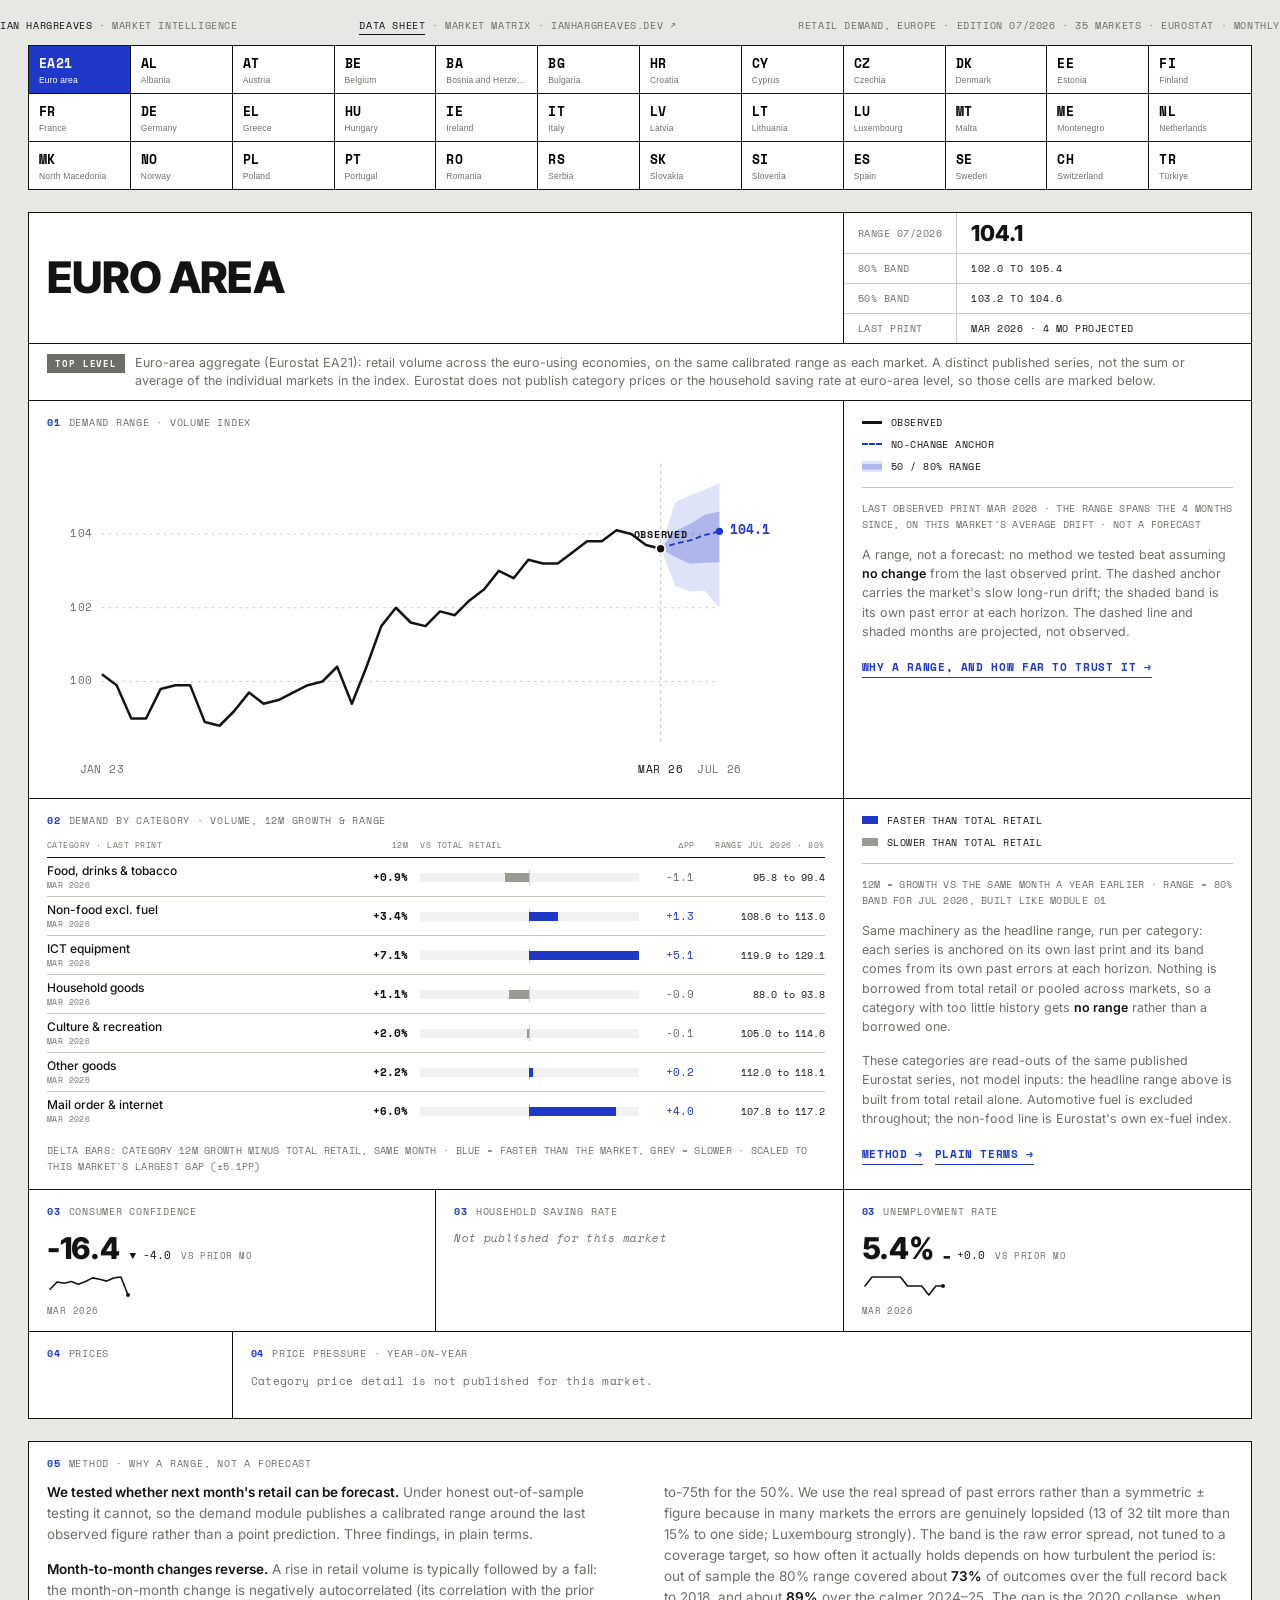
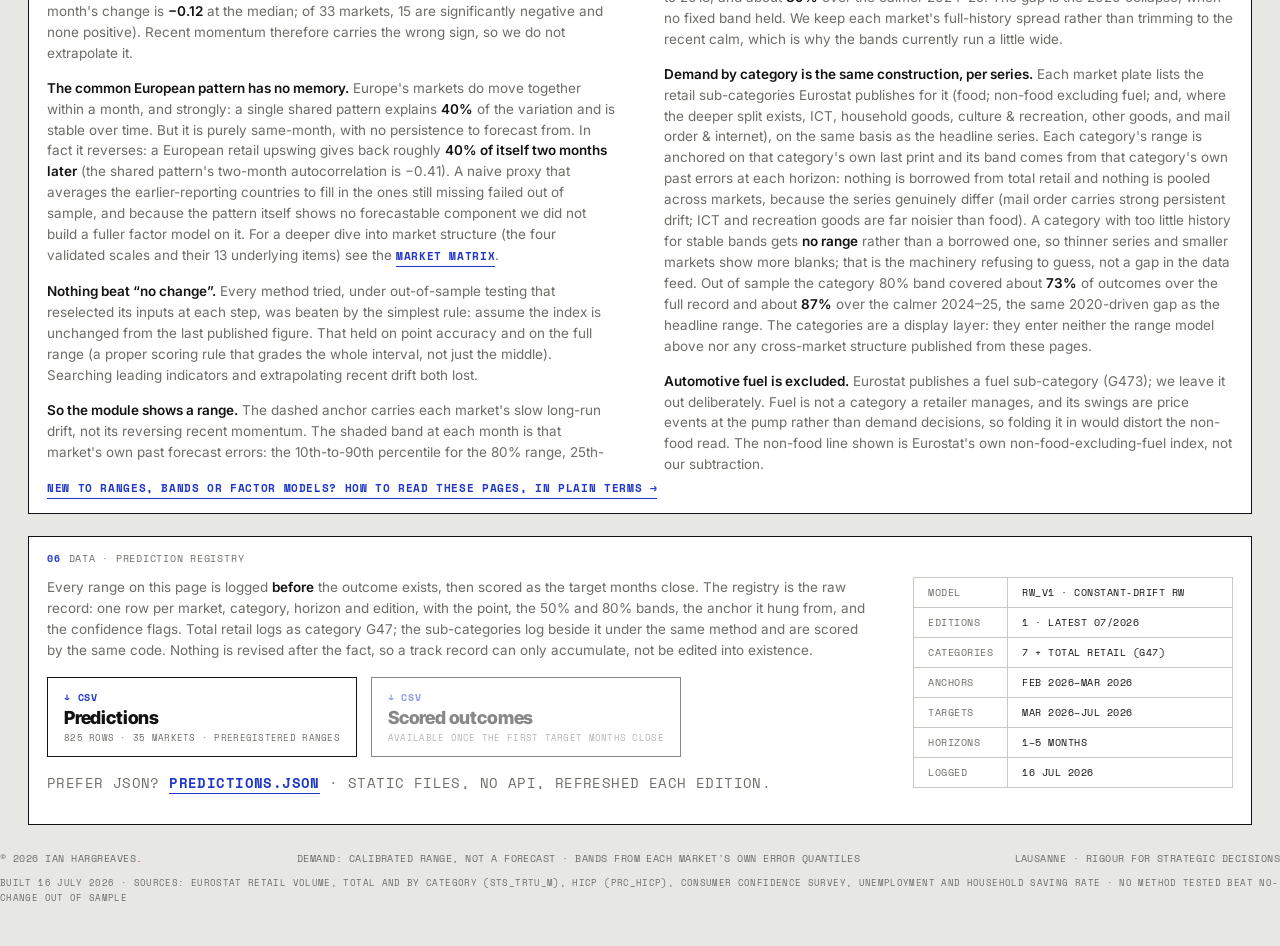
==== commit 81debbf9: "Edition 2026-07: sub-category ranges, market matrix, methods page, cross-page nav Co-Authored-By: Cl" ====
--- a/index.html
+++ b/index.html
@@ -66,6 +66,7 @@
 .gstrip b{color:var(--ink);font-weight:400}
 .gstrip a{text-decoration:none}
 .gstrip a:hover{color:var(--acc)}
+.gnav b{border-bottom:1px solid var(--ink);padding-bottom:1px}
 
 .plate{background:var(--plate);border:1.5px solid var(--ink);margin-bottom:22px}
 
@@ -139,7 +140,35 @@
 .mlink:hover{background:var(--acc);color:#fff}
 .cp-na{font-family:var(--mono);font-size:11px;color:var(--muted);letter-spacing:.03em;line-height:1.7;margin-bottom:14px}
 
-/* module 02: confidence cells */
+/* module 02: demand by category (SUBCAT) */
+.c-cat{grid-column:span 8}
+.c-catrail{grid-column:span 4}
+.scb-head,.scb{display:grid;grid-template-columns:minmax(136px,1.35fr) 54px minmax(78px,1fr) 44px 118px;gap:12px;align-items:center}
+.scb-head{padding:0 0 6px;border-bottom:1.5px solid var(--ink);font-family:var(--mono);font-size:8px;letter-spacing:.06em;text-transform:uppercase;color:var(--muted)}
+.scb-head .tr{text-align:right}
+.scb{padding:5px 0;border-bottom:1px solid var(--grey)}
+.scb-rows .scb:last-child{border-bottom:none}
+.scb-lab{font-size:12px;font-weight:500;white-space:nowrap;overflow:hidden;text-overflow:ellipsis}
+.scb-lab i{display:block;font-style:normal;font-family:var(--mono);font-size:8px;letter-spacing:.05em;text-transform:uppercase;color:var(--muted);margin-top:1px}
+.scb-g{font-family:var(--mono);font-size:10.5px;font-weight:700;text-align:right;font-variant-numeric:tabular-nums}
+.scb-track{position:relative;height:9px;background:rgba(19,19,19,.06)}
+.scb-track::before{content:"";position:absolute;left:50%;top:-3px;bottom:-3px;width:1px;background:var(--grey)}
+.scb-bar{position:absolute;top:0;height:100%}
+.scb-bar.pos{background:var(--acc)}
+.scb-bar.neg{background:#9a9a94}
+.scb-d{font-family:var(--mono);font-size:10.5px;text-align:right;letter-spacing:.02em;font-variant-numeric:tabular-nums}
+.scb-d.pos{color:var(--acc)}
+.scb-d.neg{color:var(--muted)}
+.scb-r{font-family:var(--mono);font-size:10px;text-align:right;font-variant-numeric:tabular-nums;line-height:1.35}
+.scb-r.na{color:var(--muted)}
+.scb-r.na i{display:block;font-style:normal;font-size:8px;letter-spacing:.04em;text-transform:uppercase}
+.scb-lc{color:var(--acc);font-weight:700;margin-left:3px}
+.scb-cap{margin:12px 0 0}
+.scb-missing{margin:8px 0 0}
+.sw-dpos{width:16px;height:8px;background:var(--acc);flex:0 0 auto}
+.sw-dneg{width:16px;height:8px;background:#9a9a94;flex:0 0 auto}
+
+/* module 03: confidence cells */
 .c-conf{grid-column:span 4}
 .m-valrow{display:flex;align-items:baseline;gap:10px;margin:4px 0 8px;flex-wrap:wrap}
 .m-num{font-family:var(--disp);font-weight:800;font-size:30px;letter-spacing:-.01em}
@@ -214,6 +243,10 @@
   .mkt-name{font-size:clamp(28px,7.4vw,40px)}
   .b3cols{grid-template-columns:1fr;gap:0}
   .cpb{grid-template-columns:112px minmax(0,1fr) 46px;gap:8px}
+  /* category strips: drop the delta bar track, keep the numbers */
+  .scb-head,.scb{grid-template-columns:minmax(88px,1fr) 44px 44px 96px;gap:8px}
+  .scb-track,.scb-head span:nth-child(3){display:none}
+  .scb-lab{white-space:normal}
   .b4{columns:1}
   .gfoot{flex-direction:column;gap:6px}
   /* SVG text/lines are in user units: compensate the ~0.5 viewBox downscale */
@@ -236,7 +269,7 @@
 </head>
 <body>
 
-<div class="wrap gstrip"><span><b><a href="https://ianhargreaves.dev/">Ian Hargreaves</a></b> · Market intelligence</span><span>Retail demand, Europe · Edition 07/2026 · 35 markets · Eurostat · Monthly</span></div>
+<div class="wrap gstrip"><span><b><a href="https://ianhargreaves.dev/">Ian Hargreaves</a></b> · Market intelligence</span><nav class="gnav" aria-label="Pages"><b aria-current="page">Data sheet</b> · <a href="/factor-profile.html">Market matrix</a> · <a href="https://ianhargreaves.dev/" title="Decision science · Ian Hargreaves's personal project">ianhargreaves.dev &#8599;</a></nav><span>Retail demand, Europe · Edition 07/2026 · 35 markets · Eurostat · Monthly</span></div>
 
 <div class="wrap">
   <nav aria-label="Market index">
@@ -246,23 +279,26 @@
 
   <main>
     <div id="report">
-      <div class="plate mod"><div class="cell c-name"><h1 class="mkt-name">Euro area</h1></div><div class="cell c-tb last"><div class="tb"><div>Range 07/2026</div><div class="big">104.1</div><div>80% band</div><div>102.0 to 105.4</div><div>50% band</div><div>103.2 to 104.6</div><div>Last print</div><div>MAR 2026 · 4 mo projected</div></div></div><div class="cell c-note last"><span class="mkt-note-tag">Top level</span><span>Euro-area aggregate (Eurostat EA21): retail volume across the euro-using economies, on the same calibrated range as each market. A distinct published series, not the sum or average of the individual markets in the index. Eurostat does not publish category prices or the household saving rate at euro-area level, so those cells are marked below.</span></div><div class="cell c-chart"><div class="chead"><b>01</b>Demand range · volume index</div><svg viewBox="0 0 680 300" class="demand" preserveAspectRatio="xMidYMid meet"><line x1="48" y1="210.3" x2="588" y2="210.3" stroke="#c9c9c4" stroke-width="1" stroke-dasharray="2 4"/><text x="40" y="210.3" class="dax" text-anchor="end" dominant-baseline="middle">100</text><line x1="48" y1="145.8" x2="588" y2="145.8" stroke="#c9c9c4" stroke-width="1" stroke-dasharray="2 4"/><text x="40" y="145.8" class="dax" text-anchor="end" dominant-baseline="middle">102</text><line x1="48" y1="81.3" x2="588" y2="81.3" stroke="#c9c9c4" stroke-width="1" stroke-dasharray="2 4"/><text x="40" y="81.3" class="dax" text-anchor="end" dominant-baseline="middle">104</text><text x="48.0" y="290" class="dax" text-anchor="middle">JAN 23</text><text x="536.6" y="290" class="dax dax-la" text-anchor="middle">MAR 26</text><text x="588.0" y="290" class="dax" text-anchor="middle">JUL 26</text><line x1="536.6" y1="20" x2="536.6" y2="266" stroke="#c9c9c4" stroke-width="1" stroke-dasharray="3 3"/><polygon points="536.6,94.2 549.4,53.5 562.3,47.5 575.1,42.7 588.0,37.0 588.0,145.8 575.1,131.0 562.3,131.5 549.4,126.7" fill="rgba(32,56,200,.14)"/><polygon points="536.6,94.2 549.4,78.6 562.3,72.5 575.1,64.5 588.0,61.7 588.0,106.0 575.1,106.4 562.3,107.4 549.4,101.4" fill="rgba(32,56,200,.26)"/><polyline fill="none" stroke="#2038c8" stroke-width="1.6" stroke-dasharray="5 3" stroke-linejoin="round" points="536.6,94.2 549.4,89.7 562.3,86.9 575.1,82.3 588.0,79.0"/><circle cx="588.0" cy="79.0" r="3.2" fill="#2038c8"/><text x="597.0" y="79.0" class="dax-now" dominant-baseline="middle">104.1</text><polyline fill="none" stroke="#131313" stroke-width="2.2" stroke-linejoin="round" points="48.0,203.9 60.9,213.5 73.7,242.6 86.6,242.6 99.4,216.8 112.3,213.5 125.1,213.5 138.0,245.8 150.9,249.0 163.7,236.1 176.6,220.0 189.4,229.7 202.3,226.5 215.1,220.0 228.0,213.5 240.9,210.3 253.7,197.4 266.6,229.7 279.4,197.4 292.3,161.9 305.1,145.8 318.0,158.7 330.9,161.9 343.7,149.0 356.6,152.3 369.4,139.4 382.3,129.7 395.1,113.5 408.0,120.0 420.9,103.9 433.7,107.1 446.6,107.1 459.4,97.4 472.3,87.7 485.1,87.7 498.0,78.1 510.9,81.3 523.7,91.0 536.6,94.2"/><circle cx="536.6" cy="94.2" r="4" fill="#131313" stroke="#ffffff" stroke-width="1.6"/><text x="536.6" y="85.2" class="dax-obs" text-anchor="middle">OBSERVED</text><line class="dtip-x" x1="0" y1="20" x2="0" y2="266" visibility="hidden"/><circle class="dtip-dot dtip-a" r="3.4" visibility="hidden"/><circle class="dtip-dot dtip-n" r="3.4" visibility="hidden"/><rect class="dtip-hit" x="48.0" y="20" width="12.9" height="246" data-cx="48.0" data-m="JAN 2023" data-a="100.2" data-ay="203.9"/><rect class="dtip-hit" x="54.4" y="20" width="12.9" height="246" data-cx="60.9" data-m="FEB 2023" data-a="99.9" data-ay="213.5"/><rect class="dtip-hit" x="67.3" y="20" width="12.9" height="246" data-cx="73.7" data-m="MAR 2023" data-a="99.0" data-ay="242.6"/><rect class="dtip-hit" x="80.1" y="20" width="12.9" height="246" data-cx="86.6" data-m="APR 2023" data-a="99.0" data-ay="242.6"/><rect class="dtip-hit" x="93.0" y="20" width="12.9" height="246" data-cx="99.4" data-m="MAY 2023" data-a="99.8" data-ay="216.8"/><rect class="dtip-hit" x="105.9" y="20" width="12.9" height="246" data-cx="112.3" data-m="JUN 2023" data-a="99.9" data-ay="213.5"/><rect class="dtip-hit" x="118.7" y="20" width="12.9" height="246" data-cx="125.1" data-m="JUL 2023" data-a="99.9" data-ay="213.5"/><rect class="dtip-hit" x="131.6" y="20" width="12.9" height="246" data-cx="138.0" data-m="AUG 2023" data-a="98.9" data-ay="245.8"/><rect class="dtip-hit" x="144.4" y="20" width="12.9" height="246" data-cx="150.9" data-m="SEP 2023" data-a="98.8" data-ay="249.0"/><rect class="dtip-hit" x="157.3" y="20" width="12.9" height="246" data-cx="163.7" data-m="OCT 2023" data-a="99.2" data-ay="236.1"/><rect class="dtip-hit" x="170.1" y="20" width="12.9" height="246" data-cx="176.6" data-m="NOV 2023" data-a="99.7" data-ay="220.0"/><rect class="dtip-hit" x="183.0" y="20" width="12.9" height="246" data-cx="189.4" data-m="DEC 2023" data-a="99.4" data-ay="229.7"/><rect class="dtip-hit" x="195.9" y="20" width="12.9" height="246" data-cx="202.3" data-m="JAN 2024" data-a="99.5" data-ay="226.5"/><rect class="dtip-hit" x="208.7" y="20" width="12.9" height="246" data-cx="215.1" data-m="FEB 2024" data-a="99.7" data-ay="220.0"/><rect class="dtip-hit" x="221.6" y="20" width="12.9" height="246" data-cx="228.0" data-m="MAR 2024" data-a="99.9" data-ay="213.5"/><rect class="dtip-hit" x="234.4" y="20" width="12.9" height="246" data-cx="240.9" data-m="APR 2024" data-a="100.0" data-ay="210.3"/><rect class="dtip-hit" x="247.3" y="20" width="12.9" height="246" data-cx="253.7" data-m="MAY 2024" data-a="100.4" data-ay="197.4"/><rect class="dtip-hit" x="260.1" y="20" width="12.9" height="246" data-cx="266.6" data-m="JUN 2024" data-a="99.4" data-ay="229.7"/><rect class="dtip-hit" x="273.0" y="20" width="12.9" height="246" data-cx="279.4" data-m="JUL 2024" data-a="100.4" data-ay="197.4"/><rect class="dtip-hit" x="285.9" y="20" width="12.9" height="246" data-cx="292.3" data-m="AUG 2024" data-a="101.5" data-ay="161.9"/><rect class="dtip-hit" x="298.7" y="20" width="12.9" height="246" data-cx="305.1" data-m="SEP 2024" data-a="102.0" data-ay="145.8"/><rect class="dtip-hit" x="311.6" y="20" width="12.9" height="246" data-cx="318.0" data-m="OCT 2024" data-a="101.6" data-ay="158.7"/><rect class="dtip-hit" x="324.4" y="20" width="12.9" height="246" data-cx="330.9" data-m="NOV 2024" data-a="101.5" data-ay="161.9"/><rect class="dtip-hit" x="337.3" y="20" width="12.9" height="246" data-cx="343.7" data-m="DEC 2024" data-a="101.9" data-ay="149.0"/><rect class="dtip-hit" x="350.1" y="20" width="12.9" height="246" data-cx="356.6" data-m="JAN 2025" data-a="101.8" data-ay="152.3"/><rect class="dtip-hit" x="363.0" y="20" width="12.9" height="246" data-cx="369.4" data-m="FEB 2025" data-a="102.2" data-ay="139.4"/><rect class="dtip-hit" x="375.9" y="20" width="12.9" height="246" data-cx="382.3" data-m="MAR 2025" data-a="102.5" data-ay="129.7"/><rect class="dtip-hit" x="388.7" y="20" width="12.9" height="246" data-cx="395.1" data-m="APR 2025" data-a="103.0" data-ay="113.5"/><rect class="dtip-hit" x="401.6" y="20" width="12.9" height="246" data-cx="408.0" data-m="MAY 2025" data-a="102.8" data-ay="120.0"/><rect class="dtip-hit" x="414.4" y="20" width="12.9" height="246" data-cx="420.9" data-m="JUN 2025" data-a="103.3" data-ay="103.9"/><rect class="dtip-hit" x="427.3" y="20" width="12.9" height="246" data-cx="433.7" data-m="JUL 2025" data-a="103.2" data-ay="107.1"/><rect class="dtip-hit" x="440.1" y="20" width="12.9" height="246" data-cx="446.6" data-m="AUG 2025" data-a="103.2" data-ay="107.1"/><rect class="dtip-hit" x="453.0" y="20" width="12.9" height="246" data-cx="459.4" data-m="SEP 2025" data-a="103.5" data-ay="97.4"/><rect class="dtip-hit" x="465.9" y="20" width="12.9" height="246" data-cx="472.3" data-m="OCT 2025" data-a="103.8" data-ay="87.7"/><rect class="dtip-hit" x="478.7" y="20" width="12.9" height="246" data-cx="485.1" data-m="NOV 2025" data-a="103.8" data-ay="87.7"/><rect class="dtip-hit" x="491.6" y="20" width="12.9" height="246" data-cx="498.0" data-m="DEC 2025" data-a="104.1" data-ay="78.1"/><rect class="dtip-hit" x="504.4" y="20" width="12.9" height="246" data-cx="510.9" data-m="JAN 2026" data-a="104.0" data-ay="81.3"/><rect class="dtip-hit" x="517.3" y="20" width="12.9" height="246" data-cx="523.7" data-m="FEB 2026" data-a="103.7" data-ay="91.0"/><rect class="dtip-hit" x="530.1" y="20" width="12.9" height="246" data-cx="536.6" data-m="MAR 2026" data-a="103.6" data-ay="94.2"/><rect class="dtip-hit" x="543.0" y="20" width="12.9" height="246" data-cx="549.4" data-m="APR 2026" data-n="103.7" data-ny="89.7" data-b80="102.6 to 104.9" data-b50="103.4 to 104.1"/><rect class="dtip-hit" x="555.9" y="20" width="12.9" height="246" data-cx="562.3" data-m="MAY 2026" data-n="103.8" data-ny="86.9" data-b80="102.4 to 105.0" data-b50="103.2 to 104.3"/><rect class="dtip-hit" x="568.7" y="20" width="12.9" height="246" data-cx="575.1" data-m="JUN 2026" data-n="104.0" data-ny="82.3" data-b80="102.5 to 105.2" data-b50="103.2 to 104.5"/><rect class="dtip-hit" x="581.6" y="20" width="6.4" height="246" data-cx="588.0" data-m="JUL 2026" data-n="104.1" data-ny="79.0" data-b80="102.0 to 105.4" data-b50="103.2 to 104.6"/></svg></div><div class="cell c-rail last"><div class="rail"><div class="legend"><span class="li"><span class="sw"></span>Observed</span><span class="li"><span class="sw sw-pt"></span>No-change anchor</span><span class="li"><span class="sw sw-band"></span>50 / 80% range</span></div><p class="cap">Last observed print MAR 2026 · the range spans the 4 months since, on this market's average drift · not a forecast</p><p class="note">A range, not a forecast: no method we tested beat assuming <b>no change</b> from the last observed print. The dashed anchor carries the market's slow long-run drift; the shaded band is its own past error at each horizon. The dashed line and shaded months are projected, not observed.</p><a class="mlink" href="#method">Why a range, and how far to trust it &rarr;</a></div></div><div class="cell c-conf"><div class="chead"><b>02</b>Consumer confidence</div><div class="m-valrow"><span class="m-num">-16.4</span><span class="m-move">▼&nbsp;-4.0</span><span class="m-per">vs prior mo</span></div><svg viewBox="0 0 84 24" width="84" height="24" class="spark" preserveAspectRatio="none"><polyline fill="none" stroke="#131313" stroke-width="1.6" stroke-linecap="round" stroke-linejoin="round" points="3.0,15.2 10.1,8.0 17.2,9.3 24.3,7.5 31.4,10.2 38.5,7.5 45.5,3.9 52.6,5.3 59.7,7.1 66.8,3.9 73.9,3.0 81.0,21.0"/><circle cx="81.0" cy="21.0" r="2" fill="#131313"/></svg><span class="m-as">MAR 2026</span></div><div class="cell c-conf"><div class="chead"><b>02</b>Household saving rate</div><div class="m-na">Not published for this market</div></div><div class="cell c-conf last"><div class="chead"><b>02</b>Unemployment rate</div><div class="m-valrow"><span class="m-num">5.4%</span><span class="m-move">▬&nbsp;+0.0</span><span class="m-per">vs prior mo</span></div><svg viewBox="0 0 84 24" width="84" height="24" class="spark" preserveAspectRatio="none"><polyline fill="none" stroke="#131313" stroke-width="1.6" stroke-linecap="round" stroke-linejoin="round" points="3.0,12.0 10.1,3.0 17.2,3.0 24.3,3.0 31.4,3.0 38.5,3.0 45.5,12.0 52.6,12.0 59.7,12.0 66.8,21.0 73.9,12.0 81.0,12.0"/><circle cx="81.0" cy="12.0" r="2" fill="#131313"/></svg><span class="m-as">MAR 2026</span></div><div class="cell c-inf bot"><div class="chead"><b>03</b>Prices</div></div><div class="cell c-bars bot last"><div class="chead"><b>03</b>Price pressure · year-on-year</div><p class="cp-na">Category price detail is not published for this market.</p></div></div>
+      <div class="plate mod"><div class="cell c-name"><h1 class="mkt-name">Euro area</h1></div><div class="cell c-tb last"><div class="tb"><div>Range 07/2026</div><div class="big">104.1</div><div>80% band</div><div>102.0 to 105.4</div><div>50% band</div><div>103.2 to 104.6</div><div>Last print</div><div>MAR 2026 · 4 mo projected</div></div></div><div class="cell c-note last"><span class="mkt-note-tag">Top level</span><span>Euro-area aggregate (Eurostat EA21): retail volume across the euro-using economies, on the same calibrated range as each market. A distinct published series, not the sum or average of the individual markets in the index. Eurostat does not publish category prices or the household saving rate at euro-area level, so those cells are marked below.</span></div><div class="cell c-chart"><div class="chead"><b>01</b>Demand range · volume index</div><svg viewBox="0 0 680 300" class="demand" preserveAspectRatio="xMidYMid meet"><line x1="48" y1="210.3" x2="588" y2="210.3" stroke="#c9c9c4" stroke-width="1" stroke-dasharray="2 4"/><text x="40" y="210.3" class="dax" text-anchor="end" dominant-baseline="middle">100</text><line x1="48" y1="145.8" x2="588" y2="145.8" stroke="#c9c9c4" stroke-width="1" stroke-dasharray="2 4"/><text x="40" y="145.8" class="dax" text-anchor="end" dominant-baseline="middle">102</text><line x1="48" y1="81.3" x2="588" y2="81.3" stroke="#c9c9c4" stroke-width="1" stroke-dasharray="2 4"/><text x="40" y="81.3" class="dax" text-anchor="end" dominant-baseline="middle">104</text><text x="48.0" y="290" class="dax" text-anchor="middle">JAN 23</text><text x="536.6" y="290" class="dax dax-la" text-anchor="middle">MAR 26</text><text x="588.0" y="290" class="dax" text-anchor="middle">JUL 26</text><line x1="536.6" y1="20" x2="536.6" y2="266" stroke="#c9c9c4" stroke-width="1" stroke-dasharray="3 3"/><polygon points="536.6,94.2 549.4,53.5 562.3,47.5 575.1,42.7 588.0,37.0 588.0,145.8 575.1,131.0 562.3,131.5 549.4,126.7" fill="rgba(32,56,200,.14)"/><polygon points="536.6,94.2 549.4,78.6 562.3,72.5 575.1,64.5 588.0,61.7 588.0,106.0 575.1,106.4 562.3,107.4 549.4,101.4" fill="rgba(32,56,200,.26)"/><polyline fill="none" stroke="#2038c8" stroke-width="1.6" stroke-dasharray="5 3" stroke-linejoin="round" points="536.6,94.2 549.4,89.7 562.3,86.9 575.1,82.3 588.0,79.0"/><circle cx="588.0" cy="79.0" r="3.2" fill="#2038c8"/><text x="597.0" y="79.0" class="dax-now" dominant-baseline="middle">104.1</text><polyline fill="none" stroke="#131313" stroke-width="2.2" stroke-linejoin="round" points="48.0,203.9 60.9,213.5 73.7,242.6 86.6,242.6 99.4,216.8 112.3,213.5 125.1,213.5 138.0,245.8 150.9,249.0 163.7,236.1 176.6,220.0 189.4,229.7 202.3,226.5 215.1,220.0 228.0,213.5 240.9,210.3 253.7,197.4 266.6,229.7 279.4,197.4 292.3,161.9 305.1,145.8 318.0,158.7 330.9,161.9 343.7,149.0 356.6,152.3 369.4,139.4 382.3,129.7 395.1,113.5 408.0,120.0 420.9,103.9 433.7,107.1 446.6,107.1 459.4,97.4 472.3,87.7 485.1,87.7 498.0,78.1 510.9,81.3 523.7,91.0 536.6,94.2"/><circle cx="536.6" cy="94.2" r="4" fill="#131313" stroke="#ffffff" stroke-width="1.6"/><text x="536.6" y="85.2" class="dax-obs" text-anchor="middle">OBSERVED</text><line class="dtip-x" x1="0" y1="20" x2="0" y2="266" visibility="hidden"/><circle class="dtip-dot dtip-a" r="3.4" visibility="hidden"/><circle class="dtip-dot dtip-n" r="3.4" visibility="hidden"/><rect class="dtip-hit" x="48.0" y="20" width="12.9" height="246" data-cx="48.0" data-m="JAN 2023" data-a="100.2" data-ay="203.9"/><rect class="dtip-hit" x="54.4" y="20" width="12.9" height="246" data-cx="60.9" data-m="FEB 2023" data-a="99.9" data-ay="213.5"/><rect class="dtip-hit" x="67.3" y="20" width="12.9" height="246" data-cx="73.7" data-m="MAR 2023" data-a="99.0" data-ay="242.6"/><rect class="dtip-hit" x="80.1" y="20" width="12.9" height="246" data-cx="86.6" data-m="APR 2023" data-a="99.0" data-ay="242.6"/><rect class="dtip-hit" x="93.0" y="20" width="12.9" height="246" data-cx="99.4" data-m="MAY 2023" data-a="99.8" data-ay="216.8"/><rect class="dtip-hit" x="105.9" y="20" width="12.9" height="246" data-cx="112.3" data-m="JUN 2023" data-a="99.9" data-ay="213.5"/><rect class="dtip-hit" x="118.7" y="20" width="12.9" height="246" data-cx="125.1" data-m="JUL 2023" data-a="99.9" data-ay="213.5"/><rect class="dtip-hit" x="131.6" y="20" width="12.9" height="246" data-cx="138.0" data-m="AUG 2023" data-a="98.9" data-ay="245.8"/><rect class="dtip-hit" x="144.4" y="20" width="12.9" height="246" data-cx="150.9" data-m="SEP 2023" data-a="98.8" data-ay="249.0"/><rect class="dtip-hit" x="157.3" y="20" width="12.9" height="246" data-cx="163.7" data-m="OCT 2023" data-a="99.2" data-ay="236.1"/><rect class="dtip-hit" x="170.1" y="20" width="12.9" height="246" data-cx="176.6" data-m="NOV 2023" data-a="99.7" data-ay="220.0"/><rect class="dtip-hit" x="183.0" y="20" width="12.9" height="246" data-cx="189.4" data-m="DEC 2023" data-a="99.4" data-ay="229.7"/><rect class="dtip-hit" x="195.9" y="20" width="12.9" height="246" data-cx="202.3" data-m="JAN 2024" data-a="99.5" data-ay="226.5"/><rect class="dtip-hit" x="208.7" y="20" width="12.9" height="246" data-cx="215.1" data-m="FEB 2024" data-a="99.7" data-ay="220.0"/><rect class="dtip-hit" x="221.6" y="20" width="12.9" height="246" data-cx="228.0" data-m="MAR 2024" data-a="99.9" data-ay="213.5"/><rect class="dtip-hit" x="234.4" y="20" width="12.9" height="246" data-cx="240.9" data-m="APR 2024" data-a="100.0" data-ay="210.3"/><rect class="dtip-hit" x="247.3" y="20" width="12.9" height="246" data-cx="253.7" data-m="MAY 2024" data-a="100.4" data-ay="197.4"/><rect class="dtip-hit" x="260.1" y="20" width="12.9" height="246" data-cx="266.6" data-m="JUN 2024" data-a="99.4" data-ay="229.7"/><rect class="dtip-hit" x="273.0" y="20" width="12.9" height="246" data-cx="279.4" data-m="JUL 2024" data-a="100.4" data-ay="197.4"/><rect class="dtip-hit" x="285.9" y="20" width="12.9" height="246" data-cx="292.3" data-m="AUG 2024" data-a="101.5" data-ay="161.9"/><rect class="dtip-hit" x="298.7" y="20" width="12.9" height="246" data-cx="305.1" data-m="SEP 2024" data-a="102.0" data-ay="145.8"/><rect class="dtip-hit" x="311.6" y="20" width="12.9" height="246" data-cx="318.0" data-m="OCT 2024" data-a="101.6" data-ay="158.7"/><rect class="dtip-hit" x="324.4" y="20" width="12.9" height="246" data-cx="330.9" data-m="NOV 2024" data-a="101.5" data-ay="161.9"/><rect class="dtip-hit" x="337.3" y="20" width="12.9" height="246" data-cx="343.7" data-m="DEC 2024" data-a="101.9" data-ay="149.0"/><rect class="dtip-hit" x="350.1" y="20" width="12.9" height="246" data-cx="356.6" data-m="JAN 2025" data-a="101.8" data-ay="152.3"/><rect class="dtip-hit" x="363.0" y="20" width="12.9" height="246" data-cx="369.4" data-m="FEB 2025" data-a="102.2" data-ay="139.4"/><rect class="dtip-hit" x="375.9" y="20" width="12.9" height="246" data-cx="382.3" data-m="MAR 2025" data-a="102.5" data-ay="129.7"/><rect class="dtip-hit" x="388.7" y="20" width="12.9" height="246" data-cx="395.1" data-m="APR 2025" data-a="103.0" data-ay="113.5"/><rect class="dtip-hit" x="401.6" y="20" width="12.9" height="246" data-cx="408.0" data-m="MAY 2025" data-a="102.8" data-ay="120.0"/><rect class="dtip-hit" x="414.4" y="20" width="12.9" height="246" data-cx="420.9" data-m="JUN 2025" data-a="103.3" data-ay="103.9"/><rect class="dtip-hit" x="427.3" y="20" width="12.9" height="246" data-cx="433.7" data-m="JUL 2025" data-a="103.2" data-ay="107.1"/><rect class="dtip-hit" x="440.1" y="20" width="12.9" height="246" data-cx="446.6" data-m="AUG 2025" data-a="103.2" data-ay="107.1"/><rect class="dtip-hit" x="453.0" y="20" width="12.9" height="246" data-cx="459.4" data-m="SEP 2025" data-a="103.5" data-ay="97.4"/><rect class="dtip-hit" x="465.9" y="20" width="12.9" height="246" data-cx="472.3" data-m="OCT 2025" data-a="103.8" data-ay="87.7"/><rect class="dtip-hit" x="478.7" y="20" width="12.9" height="246" data-cx="485.1" data-m="NOV 2025" data-a="103.8" data-ay="87.7"/><rect class="dtip-hit" x="491.6" y="20" width="12.9" height="246" data-cx="498.0" data-m="DEC 2025" data-a="104.1" data-ay="78.1"/><rect class="dtip-hit" x="504.4" y="20" width="12.9" height="246" data-cx="510.9" data-m="JAN 2026" data-a="104.0" data-ay="81.3"/><rect class="dtip-hit" x="517.3" y="20" width="12.9" height="246" data-cx="523.7" data-m="FEB 2026" data-a="103.7" data-ay="91.0"/><rect class="dtip-hit" x="530.1" y="20" width="12.9" height="246" data-cx="536.6" data-m="MAR 2026" data-a="103.6" data-ay="94.2"/><rect class="dtip-hit" x="543.0" y="20" width="12.9" height="246" data-cx="549.4" data-m="APR 2026" data-n="103.7" data-ny="89.7" data-b80="102.6 to 104.9" data-b50="103.4 to 104.1"/><rect class="dtip-hit" x="555.9" y="20" width="12.9" height="246" data-cx="562.3" data-m="MAY 2026" data-n="103.8" data-ny="86.9" data-b80="102.4 to 105.0" data-b50="103.2 to 104.3"/><rect class="dtip-hit" x="568.7" y="20" width="12.9" height="246" data-cx="575.1" data-m="JUN 2026" data-n="104.0" data-ny="82.3" data-b80="102.5 to 105.2" data-b50="103.2 to 104.5"/><rect class="dtip-hit" x="581.6" y="20" width="6.4" height="246" data-cx="588.0" data-m="JUL 2026" data-n="104.1" data-ny="79.0" data-b80="102.0 to 105.4" data-b50="103.2 to 104.6"/></svg></div><div class="cell c-rail last"><div class="rail"><div class="legend"><span class="li"><span class="sw"></span>Observed</span><span class="li"><span class="sw sw-pt"></span>No-change anchor</span><span class="li"><span class="sw sw-band"></span>50 / 80% range</span></div><p class="cap">Last observed print MAR 2026 · the range spans the 4 months since, on this market's average drift · not a forecast</p><p class="note">A range, not a forecast: no method we tested beat assuming <b>no change</b> from the last observed print. The dashed anchor carries the market's slow long-run drift; the shaded band is its own past error at each horizon. The dashed line and shaded months are projected, not observed.</p><a class="mlink" href="#method">Why a range, and how far to trust it &rarr;</a></div></div><div class="cell c-cat"><div class="chead"><b>02</b>Demand by category · volume, 12m growth &amp; range</div><div class="scb-head"><span>Category · last print</span><span class="tr">12m</span><span>vs total retail</span><span class="tr">&Delta;pp</span><span class="tr">Range JUL 2026 · 80%</span></div><div class="scb-rows"><div class="scb"><span class="scb-lab">Food, drinks & tobacco<i>MAR 2026</i></span><span class="scb-g">+0.9%</span><div class="scb-track"><div class="scb-bar neg" style="left:38.9%;width:11.1%"></div></div><span class="scb-d neg">-1.1</span><span class="scb-r">95.8 to 99.4</span></div><div class="scb"><span class="scb-lab">Non-food excl. fuel<i>MAR 2026</i></span><span class="scb-g">+3.4%</span><div class="scb-track"><div class="scb-bar pos" style="left:50.0%;width:13.1%"></div></div><span class="scb-d pos">+1.3</span><span class="scb-r">108.6 to 113.0</span></div><div class="scb"><span class="scb-lab">ICT equipment<i>MAR 2026</i></span><span class="scb-g">+7.1%</span><div class="scb-track"><div class="scb-bar pos" style="left:50.0%;width:50.0%"></div></div><span class="scb-d pos">+5.1</span><span class="scb-r">119.9 to 129.1</span></div><div class="scb"><span class="scb-lab">Household goods<i>MAR 2026</i></span><span class="scb-g">+1.1%</span><div class="scb-track"><div class="scb-bar neg" style="left:40.6%;width:9.4%"></div></div><span class="scb-d neg">-0.9</span><span class="scb-r">88.0 to 93.8</span></div><div class="scb"><span class="scb-lab">Culture & recreation<i>MAR 2026</i></span><span class="scb-g">+2.0%</span><div class="scb-track"><div class="scb-bar neg" style="left:49.1%;width:0.9%"></div></div><span class="scb-d neg">-0.1</span><span class="scb-r">105.0 to 114.6</span></div><div class="scb"><span class="scb-lab">Other goods<i>MAR 2026</i></span><span class="scb-g">+2.2%</span><div class="scb-track"><div class="scb-bar pos" style="left:50.0%;width:1.8%"></div></div><span class="scb-d pos">+0.2</span><span class="scb-r">112.0 to 118.1</span></div><div class="scb"><span class="scb-lab">Mail order & internet<i>MAR 2026</i></span><span class="scb-g">+6.0%</span><div class="scb-track"><div class="scb-bar pos" style="left:50.0%;width:39.5%"></div></div><span class="scb-d pos">+4.0</span><span class="scb-r">107.8 to 117.2</span></div></div><p class="cap scb-cap">Delta bars: category 12m growth minus total retail, same month · blue = faster than the market, grey = slower · scaled to this market's largest gap (&plusmn;5.1pp)</p></div><div class="cell c-catrail last"><div class="rail"><div class="legend"><span class="li"><span class="sw-dpos"></span>Faster than total retail</span><span class="li"><span class="sw-dneg"></span>Slower than total retail</span></div><p class="cap">12m = growth vs the same month a year earlier · range = 80% band for JUL 2026, built like module 01</p><p class="note">Same machinery as the headline range, run per category: each series is anchored on its own last print and its band comes from its own past errors at each horizon. Nothing is borrowed from total retail or pooled across markets, so a category with too little history gets <b>no range</b> rather than a borrowed one.</p><p class="note">These categories are read-outs of the same published Eurostat series, not model inputs: the headline range above is built from total retail alone. Automotive fuel is excluded throughout; the non-food line is Eurostat's own ex-fuel index.</p><a class="mlink" href="#method">Method &rarr;</a> &nbsp; <a class="mlink" href="/methods.html">Plain terms &rarr;</a></div></div><div class="cell c-conf"><div class="chead"><b>03</b>Consumer confidence</div><div class="m-valrow"><span class="m-num">-16.4</span><span class="m-move">▼&nbsp;-4.0</span><span class="m-per">vs prior mo</span></div><svg viewBox="0 0 84 24" width="84" height="24" class="spark" preserveAspectRatio="none"><polyline fill="none" stroke="#131313" stroke-width="1.6" stroke-linecap="round" stroke-linejoin="round" points="3.0,15.2 10.1,8.0 17.2,9.3 24.3,7.5 31.4,10.2 38.5,7.5 45.5,3.9 52.6,5.3 59.7,7.1 66.8,3.9 73.9,3.0 81.0,21.0"/><circle cx="81.0" cy="21.0" r="2" fill="#131313"/></svg><span class="m-as">MAR 2026</span></div><div class="cell c-conf"><div class="chead"><b>03</b>Household saving rate</div><div class="m-na">Not published for this market</div></div><div class="cell c-conf last"><div class="chead"><b>03</b>Unemployment rate</div><div class="m-valrow"><span class="m-num">5.4%</span><span class="m-move">▬&nbsp;+0.0</span><span class="m-per">vs prior mo</span></div><svg viewBox="0 0 84 24" width="84" height="24" class="spark" preserveAspectRatio="none"><polyline fill="none" stroke="#131313" stroke-width="1.6" stroke-linecap="round" stroke-linejoin="round" points="3.0,12.0 10.1,3.0 17.2,3.0 24.3,3.0 31.4,3.0 38.5,3.0 45.5,12.0 52.6,12.0 59.7,12.0 66.8,21.0 73.9,12.0 81.0,12.0"/><circle cx="81.0" cy="12.0" r="2" fill="#131313"/></svg><span class="m-as">MAR 2026</span></div><div class="cell c-inf bot"><div class="chead"><b>04</b>Prices</div></div><div class="cell c-bars bot last"><div class="chead"><b>04</b>Price pressure · year-on-year</div><p class="cp-na">Category price detail is not published for this market.</p></div></div>
     </div>
 
     <div class="plate mod" id="method">
       <div class="cell c-m4 bot last">
-        <div class="chead"><b>04</b>Method · Why a range, not a forecast</div>
+        <div class="chead"><b>05</b>Method · Why a range, not a forecast</div>
         <div class="b4">
           <p><b>We tested whether next month's retail can be forecast.</b> Under honest out-of-sample testing it cannot, so the demand module publishes a calibrated range around the last observed figure rather than a point prediction. Three findings, in plain terms.</p>
           <p><b>Month-to-month changes reverse.</b> A rise in retail volume is typically followed by a fall: the month-on-month change is negatively autocorrelated (its correlation with the prior month's change is <b>&minus;0.12</b> at the median; of 33 markets, 15 are significantly negative and none positive). Recent momentum therefore carries the wrong sign, so we do not extrapolate it.</p>
-          <p><b>The common European pattern has no memory.</b> Europe's markets do move together within a month, and strongly: a single shared pattern explains <b>40%</b> of the variation and is stable over time. But it is purely same-month, with no persistence to forecast from. In fact it reverses: a European retail upswing gives back roughly <b>40% of itself two months later</b> (the shared pattern's two-month autocorrelation is &minus;0.41). A naive proxy that averages the earlier-reporting countries to fill in the ones still missing failed out of sample, and because the pattern itself shows no forecastable component we did not build a fuller factor model on it.</p>
+          <p><b>The common European pattern has no memory.</b> Europe's markets do move together within a month, and strongly: a single shared pattern explains <b>40%</b> of the variation and is stable over time. But it is purely same-month, with no persistence to forecast from. In fact it reverses: a European retail upswing gives back roughly <b>40% of itself two months later</b> (the shared pattern's two-month autocorrelation is &minus;0.41). A naive proxy that averages the earlier-reporting countries to fill in the ones still missing failed out of sample, and because the pattern itself shows no forecastable component we did not build a fuller factor model on it. For a deeper dive into market structure (the four validated scales and their 13 underlying items) see the <a class="mlink" href="/factor-profile.html">market matrix</a>.</p>
           <p><b>Nothing beat &ldquo;no change&rdquo;.</b> Every method tried, under out-of-sample testing that reselected its inputs at each step, was beaten by the simplest rule: assume the index is unchanged from the last published figure. That held on point accuracy and on the full range (a proper scoring rule that grades the whole interval, not just the middle). Searching leading indicators and extrapolating recent drift both lost.</p>
           <p><b>So the module shows a range.</b> The dashed anchor carries each market's slow long-run drift, not its reversing recent momentum. The shaded band at each month is that market's own past forecast errors: the 10th-to-90th percentile for the 80% range, 25th-to-75th for the 50%. We use the real spread of past errors rather than a symmetric &plusmn; figure because in many markets the errors are genuinely lopsided (13 of 32 tilt more than 15% to one side; Luxembourg strongly). The band is the raw error spread, not tuned to a coverage target, so how often it actually holds depends on how turbulent the period is: out of sample the 80% range covered about <b>73%</b> of outcomes over the full record back to 2018, and about <b>89%</b> over the calmer 2024&ndash;25. The gap is the 2020 collapse, when no fixed band held. We keep each market's full-history spread rather than trimming to the recent calm, which is why the bands currently run a little wide.</p>
+          <p><b>Demand by category is the same construction, per series.</b> Each market plate lists the retail sub-categories Eurostat publishes for it (food; non-food excluding fuel; and, where the deeper split exists, ICT, household goods, culture &amp; recreation, other goods, and mail order &amp; internet), on the same basis as the headline series. Each category's range is anchored on that category's own last print and its band comes from that category's own past errors at each horizon: nothing is borrowed from total retail and nothing is pooled across markets, because the series genuinely differ (mail order carries strong persistent drift; ICT and recreation goods are far noisier than food). A category with too little history for stable bands gets <b>no range</b> rather than a borrowed one, so thinner series and smaller markets show more blanks; that is the machinery refusing to guess, not a gap in the data feed. Out of sample the category 80% band covered about <b>73%</b> of outcomes over the full record and about <b>87%</b> over the calmer 2024&ndash;25, the same 2020-driven gap as the headline range. The categories are a display layer: they enter neither the range model above nor any cross-market structure published from these pages.</p>
+          <p><b>Automotive fuel is excluded.</b> Eurostat publishes a fuel sub-category (G473); we leave it out deliberately. Fuel is not a category a retailer manages, and its swings are price events at the pump rather than demand decisions, so folding it in would distort the non-food read. The non-food line shown is Eurostat's own non-food-excluding-fuel index, not our subtraction.</p>
         </div>
+        <a class="mlink" href="/methods.html">New to ranges, bands or factor models? How to read these pages, in plain terms &rarr;</a>
       </div>
     </div>
 
-    <div class="plate mod" id="data"><div class="cell c-data bot last"><div class="chead"><b>05</b>Data &middot; Prediction registry</div><div class="datawrap"><div class="datalede"><p>Every range on this page is logged <b>before</b> the outcome exists, then scored as the target months close. The registry is the raw record: one row per market, horizon and edition, with the point, the 50% and 80% bands, the anchor it hung from, and the confidence flags. Nothing is revised after the fact &mdash; so a track record can only accumulate, not be edited into existence.</p><div class="dlrow"><a class="dl" href="/performance/predictions.csv" download><span class="dl-k">&darr; CSV</span><span class="dl-t">Predictions</span><span class="dl-m">137 rows &middot; 33 markets &middot; preregistered ranges</span><span class="dl-off">Download on desktop</span></a><a class="dl dl-empty" href="/performance/scored_predictions.csv" download><span class="dl-k">&darr; CSV</span><span class="dl-t">Scored outcomes</span><span class="dl-m">Available once the first target months close</span><span class="dl-off">Download on desktop</span></a></div><p class="datajson">Prefer JSON? <a href="/performance/predictions.json">predictions.json</a> &middot; static files, no API, refreshed each edition.</p></div><div class="datameta"><div class="tb"><div>Model</div><div>rw_v1 &middot; constant-drift RW</div><div>Editions</div><div>1 &middot; latest 07/2026</div><div>Anchors</div><div>FEB 2026&ndash;MAR 2026</div><div>Targets</div><div>MAR 2026&ndash;JUL 2026</div><div>Horizons</div><div>1&ndash;5 months</div><div>Logged</div><div>14 JUL 2026</div></div></div></div></div></div>
+    <div class="plate mod" id="data"><div class="cell c-data bot last"><div class="chead"><b>06</b>Data &middot; Prediction registry</div><div class="datawrap"><div class="datalede"><p>Every range on this page is logged <b>before</b> the outcome exists, then scored as the target months close. The registry is the raw record: one row per market, category, horizon and edition, with the point, the 50% and 80% bands, the anchor it hung from, and the confidence flags. Total retail logs as category G47; the sub-categories log beside it under the same method and are scored by the same code. Nothing is revised after the fact, so a track record can only accumulate, not be edited into existence.</p><div class="dlrow"><a class="dl" href="/performance/predictions.csv" download><span class="dl-k">&darr; CSV</span><span class="dl-t">Predictions</span><span class="dl-m">825 rows &middot; 35 markets &middot; preregistered ranges</span><span class="dl-off">Download on desktop</span></a><a class="dl dl-empty" href="/performance/scored_predictions.csv" download><span class="dl-k">&darr; CSV</span><span class="dl-t">Scored outcomes</span><span class="dl-m">Available once the first target months close</span><span class="dl-off">Download on desktop</span></a></div><p class="datajson">Prefer JSON? <a href="/performance/predictions.json">predictions.json</a> &middot; static files, no API, refreshed each edition.</p></div><div class="datameta"><div class="tb"><div>Model</div><div>rw_v1 &middot; constant-drift RW</div><div>Editions</div><div>1 &middot; latest 07/2026</div><div>Categories</div><div>7 + total retail (G47)</div><div>Anchors</div><div>FEB 2026&ndash;MAR 2026</div><div>Targets</div><div>MAR 2026&ndash;JUL 2026</div><div>Horizons</div><div>1&ndash;5 months</div><div>Logged</div><div>16 JUL 2026</div></div></div></div></div></div>
   </main>
 </div>
 
@@ -271,11 +307,11 @@
   <span>Demand: calibrated range, not a forecast · bands from each market's own error quantiles</span>
   <span>Lausanne · Rigour for strategic decisions</span>
 </div>
-<div class="wrap gnote">Built 15 July 2026 · Sources: Eurostat retail volume (sts_trtu_m), HICP (prc_hicp), consumer confidence survey, unemployment and household saving rate · No method tested beat no-change out of sample</div>
+<div class="wrap gnote">Built 16 July 2026 · Sources: Eurostat retail volume, total and by category (sts_trtu_m), HICP (prc_hicp), consumer confidence survey, unemployment and household saving rate · No method tested beat no-change out of sample</div>
 
 <script>
 (function(){
-  var PANELS = {"EA21":"<div class=\"plate mod\"><div class=\"cell c-name\"><h1 class=\"mkt-name\">Euro area<\/h1><\/div><div class=\"cell c-tb last\"><div class=\"tb\"><div>Range 07/2026<\/div><div class=\"big\">104.1<\/div><div>80% band<\/div><div>102.0 to 105.4<\/div><div>50% band<\/div><div>103.2 to 104.6<\/div><div>Last print<\/div><div>MAR 2026 · 4 mo projected<\/div><\/div><\/div><div class=\"cell c-note last\"><span class=\"mkt-note-tag\">Top level<\/span><span>Euro-area aggregate (Eurostat EA21): retail volume across the euro-using economies, on the same calibrated range as each market. A distinct published series, not the sum or average of the individual markets in the index. Eurostat does not publish category prices or the household saving rate at euro-area level, so those cells are marked below.<\/span><\/div><div class=\"cell c-chart\"><div class=\"chead\"><b>01<\/b>Demand range · volume index<\/div><svg viewBox=\"0 0 680 300\" class=\"demand\" preserveAspectRatio=\"xMidYMid meet\"><line x1=\"48\" y1=\"210.3\" x2=\"588\" y2=\"210.3\" stroke=\"#c9c9c4\" stroke-width=\"1\" stroke-dasharray=\"2 4\"/><text x=\"40\" y=\"210.3\" class=\"dax\" text-anchor=\"end\" dominant-baseline=\"middle\">100<\/text><line x1=\"48\" y1=\"145.8\" x2=\"588\" y2=\"145.8\" stroke=\"#c9c9c4\" stroke-width=\"1\" stroke-dasharray=\"2 4\"/><text x=\"40\" y=\"145.8\" class=\"dax\" text-anchor=\"end\" dominant-baseline=\"middle\">102<\/text><line x1=\"48\" y1=\"81.3\" x2=\"588\" y2=\"81.3\" stroke=\"#c9c9c4\" stroke-width=\"1\" stroke-dasharray=\"2 4\"/><text x=\"40\" y=\"81.3\" class=\"dax\" text-anchor=\"end\" dominant-baseline=\"middle\">104<\/text><text x=\"48.0\" y=\"290\" class=\"dax\" text-anchor=\"middle\">JAN 23<\/text><text x=\"536.6\" y=\"290\" class=\"dax dax-la\" text-anchor=\"middle\">MAR 26<\/text><text x=\"588.0\" y=\"290\" class=\"dax\" text-anchor=\"middle\">JUL 26<\/text><line x1=\"536.6\" y1=\"20\" x2=\"536.6\" y2=\"266\" stroke=\"#c9c9c4\" stroke-width=\"1\" stroke-dasharray=\"3 3\"/><polygon points=\"536.6,94.2 549.4,53.5 562.3,47.5 575.1,42.7 588.0,37.0 588.0,145.8 575.1,131.0 562.3,131.5 549.4,126.7\" fill=\"rgba(32,56,200,.14)\"/><polygon points=\"536.6,94.2 549.4,78.6 562.3,72.5 575.1,64.5 588.0,61.7 588.0,106.0 575.1,106.4 562.3,107.4 549.4,101.4\" fill=\"rgba(32,56,200,.26)\"/><polyline fill=\"none\" stroke=\"#2038c8\" stroke-width=\"1.6\" stroke-dasharray=\"5 3\" stroke-linejoin=\"round\" points=\"536.6,94.2 549.4,89.7 562.3,86.9 575.1,82.3 588.0,79.0\"/><circle cx=\"588.0\" cy=\"79.0\" r=\"3.2\" fill=\"#2038c8\"/><text x=\"597.0\" y=\"79.0\" class=\"dax-now\" dominant-baseline=\"middle\">104.1<\/text><polyline fill=\"none\" stroke=\"#131313\" stroke-width=\"2.2\" stroke-linejoin=\"round\" points=\"48.0,203.9 60.9,213.5 73.7,242.6 86.6,242.6 99.4,216.8 112.3,213.5 125.1,213.5 138.0,245.8 150.9,249.0 163.7,236.1 176.6,220.0 189.4,229.7 202.3,226.5 215.1,220.0 228.0,213.5 240.9,210.3 253.7,197.4 266.6,229.7 279.4,197.4 292.3,161.9 305.1,145.8 318.0,158.7 330.9,161.9 343.7,149.0 356.6,152.3 369.4,139.4 382.3,129.7 395.1,113.5 408.0,120.0 420.9,103.9 433.7,107.1 446.6,107.1 459.4,97.4 472.3,87.7 485.1,87.7 498.0,78.1 510.9,81.3 523.7,91.0 536.6,94.2\"/><circle cx=\"536.6\" cy=\"94.2\" r=\"4\" fill=\"#131313\" stroke=\"#ffffff\" stroke-width=\"1.6\"/><text x=\"536.6\" y=\"85.2\" class=\"dax-obs\" text-anchor=\"middle\">OBSERVED<\/text><line class=\"dtip-x\" x1=\"0\" y1=\"20\" x2=\"0\" y2=\"266\" visibility=\"hidden\"/><circle class=\"dtip-dot dtip-a\" r=\"3.4\" visibility=\"hidden\"/><circle class=\"dtip-dot dtip-n\" r=\"3.4\" visibility=\"hidden\"/><rect class=\"dtip-hit\" x=\"48.0\" y=\"20\" width=\"12.9\" height=\"246\" data-cx=\"48.0\" data-m=\"JAN 2023\" data-a=\"100.2\" data-ay=\"203.9\"/><rect class=\"dtip-hit\" x=\"54.4\" y=\"20\" width=\"12.9\" height=\"246\" data-cx=\"60.9\" data-m=\"FEB 2023\" data-a=\"99.9\" data-ay=\"213.5\"/><rect class=\"dtip-hit\" x=\"67.3\" y=\"20\" width=\"12.9\" height=\"246\" data-cx=\"73.7\" data-m=\"MAR 2023\" data-a=\"99.0\" data-ay=\"242.6\"/><rect class=\"dtip-hit\" x=\"80.1\" y=\"20\" width=\"12.9\" height=\"246\" data-cx=\"86.6\" data-m=\"APR 2023\" data-a=\"99.0\" data-ay=\"242.6\"/><rect class=\"dtip-hit\" x=\"93.0\" y=\"20\" width=\"12.9\" height=\"246\" data-cx=\"99.4\" data-m=\"MAY 2023\" data-a=\"99.8\" data-ay=\"216.8\"/><rect class=\"dtip-hit\" x=\"105.9\" y=\"20\" width=\"12.9\" height=\"246\" data-cx=\"112.3\" data-m=\"JUN 2023\" data-a=\"99.9\" data-ay=\"213.5\"/><rect class=\"dtip-hit\" x=\"118.7\" y=\"20\" width=\"12.9\" height=\"246\" data-cx=\"125.1\" data-m=\"JUL 2023\" data-a=\"99.9\" data-ay=\"213.5\"/><rect class=\"dtip-hit\" x=\"131.6\" y=\"20\" width=\"12.9\" height=\"246\" data-cx=\"138.0\" data-m=\"AUG 2023\" data-a=\"98.9\" data-ay=\"245.8\"/><rect class=\"dtip-hit\" x=\"144.4\" y=\"20\" width=\"12.9\" height=\"246\" data-cx=\"150.9\" data-m=\"SEP 2023\" data-a=\"98.8\" data-ay=\"249.0\"/><rect class=\"dtip-hit\" x=\"157.3\" y=\"20\" width=\"12.9\" height=\"246\" data-cx=\"163.7\" data-m=\"OCT 2023\" data-a=\"99.2\" data-ay=\"236.1\"/><rect class=\"dtip-hit\" x=\"170.1\" y=\"20\" width=\"12.9\" height=\"246\" data-cx=\"176.6\" data-m=\"NOV 2023\" data-a=\"99.7\" data-ay=\"220.0\"/><rect class=\"dtip-hit\" x=\"183.0\" y=\"20\" width=\"12.9\" height=\"246\" data-cx=\"189.4\" data-m=\"DEC 2023\" data-a=\"99.4\" data-ay=\"229.7\"/><rect class=\"dtip-hit\" x=\"195.9\" y=\"20\" width=\"12.9\" height=\"246\" data-cx=\"202.3\" data-m=\"JAN 2024\" data-a=\"99.5\" data-ay=\"226.5\"/><rect class=\"dtip-hit\" x=\"208.7\" y=\"20\" width=\"12.9\" height=\"246\" data-cx=\"215.1\" data-m=\"FEB 2024\" data-a=\"99.7\" data-ay=\"220.0\"/><rect class=\"dtip-hit\" x=\"221.6\" y=\"20\" width=\"12.9\" height=\"246\" data-cx=\"228.0\" data-m=\"MAR 2024\" data-a=\"99.9\" data-ay=\"213.5\"/><rect class=\"dtip-hit\" x=\"234.4\" y=\"20\" width=\"12.9\" height=\"246\" data-cx=\"240.9\" data-m=\"APR 2024\" data-a=\"100.0\" data-ay=\"210.3\"/><rect class=\"dtip-hit\" x=\"247.3\" y=\"20\" width=\"12.9\" height=\"246\" data-cx=\"253.7\" data-m=\"MAY 2024\" data-a=\"100.4\" data-ay=\"197.4\"/><rect class=\"dtip-hit\" x=\"260.1\" y=\"20\" width=\"12.9\" height=\"246\" data-cx=\"266.6\" data-m=\"JUN 2024\" data-a=\"99.4\" data-ay=\"229.7\"/><rect class=\"dtip-hit\" x=\"273.0\" y=\"20\" width=\"12.9\" height=\"246\" data-cx=\"279.4\" data-m=\"JUL 2024\" data-a=\"100.4\" data-ay=\"197.4\"/><rect class=\"dtip-hit\" x=\"285.9\" y=\"20\" width=\"12.9\" height=\"246\" data-cx=\"292.3\" data-m=\"AUG 2024\" data-a=\"101.5\" data-ay=\"161.9\"/><rect class=\"dtip-hit\" x=\"298.7\" y=\"20\" width=\"12.9\" height=\"246\" data-cx=\"305.1\" data-m=\"SEP 2024\" data-a=\"102.0\" data-ay=\"145.8\"/><rect class=\"dtip-hit\" x=\"311.6\" y=\"20\" width=\"12.9\" height=\"246\" data-cx=\"318.0\" data-m=\"OCT 2024\" data-a=\"101.6\" data-ay=\"158.7\"/><rect class=\"dtip-hit\" x=\"324.4\" y=\"20\" width=\"12.9\" height=\"246\" data-cx=\"330.9\" data-m=\"NOV 2024\" data-a=\"101.5\" data-ay=\"161.9\"/><rect class=\"dtip-hit\" x=\"337.3\" y=\"20\" width=\"12.9\" height=\"246\" data-cx=\"343.7\" data-m=\"DEC 2024\" data-a=\"101.9\" data-ay=\"149.0\"/><rect class=\"dtip-hit\" x=\"350.1\" y=\"20\" width=\"12.9\" height=\"246\" data-cx=\"356.6\" data-m=\"JAN 2025\" data-a=\"101.8\" data-ay=\"152.3\"/><rect class=\"dtip-hit\" x=\"363.0\" y=\"20\" width=\"12.9\" height=\"246\" data-cx=\"369.4\" data-m=\"FEB 2025\" data-a=\"102.2\" data-ay=\"139.4\"/><rect class=\"dtip-hit\" x=\"375.9\" y=\"20\" width=\"12.9\" height=\"246\" data-cx=\"382.3\" data-m=\"MAR 2025\" data-a=\"102.5\" data-ay=\"129.7\"/><rect class=\"dtip-hit\" x=\"388.7\" y=\"20\" width=\"12.9\" height=\"246\" data-cx=\"395.1\" data-m=\"APR 2025\" data-a=\"103.0\" data-ay=\"113.5\"/><rect class=\"dtip-hit\" x=\"401.6\" y=\"20\" width=\"12.9\" height=\"246\" data-cx=\"408.0\" data-m=\"MAY 2025\" data-a=\"102.8\" data-ay=\"120.0\"/><rect class=\"dtip-hit\" x=\"414.4\" y=\"20\" width=\"12.9\" height=\"246\" data-cx=\"420.9\" data-m=\"JUN 2025\" data-a=\"103.3\" data-ay=\"103.9\"/><rect class=\"dtip-hit\" x=\"427.3\" y=\"20\" width=\"12.9\" height=\"246\" data-cx=\"433.7\" data-m=\"JUL 2025\" data-a=\"103.2\" data-ay=\"107.1\"/><rect class=\"dtip-hit\" x=\"440.1\" y=\"20\" width=\"12.9\" height=\"246\" data-cx=\"446.6\" data-m=\"AUG 2025\" data-a=\"103.2\" data-ay=\"107.1\"/><rect class=\"dtip-hit\" x=\"453.0\" y=\"20\" width=\"12.9\" height=\"246\" data-cx=\"459.4\" data-m=\"SEP 2025\" data-a=\"103.5\" data-ay=\"97.4\"/><rect class=\"dtip-hit\" x=\"465.9\" y=\"20\" width=\"12.9\" height=\"246\" data-cx=\"472.3\" data-m=\"OCT 2025\" data-a=\"103.8\" data-ay=\"87.7\"/><rect class=\"dtip-hit\" x=\"478.7\" y=\"20\" width=\"12.9\" height=\"246\" data-cx=\"485.1\" data-m=\"NOV 2025\" data-a=\"103.8\" data-ay=\"87.7\"/><rect class=\"dtip-hit\" x=\"491.6\" y=\"20\" width=\"12.9\" height=\"246\" data-cx=\"498.0\" data-m=\"DEC 2025\" data-a=\"104.1\" data-ay=\"78.1\"/><rect class=\"dtip-hit\" x=\"504.4\" y=\"20\" width=\"12.9\" height=\"246\" data-cx=\"510.9\" data-m=\"JAN 2026\" data-a=\"104.0\" data-ay=\"81.3\"/><rect class=\"dtip-hit\" x=\"517.3\" y=\"20\" width=\"12.9\" height=\"246\" data-cx=\"523.7\" data-m=\"FEB 2026\" data-a=\"103.7\" data-ay=\"91.0\"/><rect class=\"dtip-hit\" x=\"530.1\" y=\"20\" width=\"12.9\" height=\"246\" data-cx=\"536.6\" data-m=\"MAR 2026\" data-a=\"103.6\" data-ay=\"94.2\"/><rect class=\"dtip-hit\" x=\"543.0\" y=\"20\" width=\"12.9\" height=\"246\" data-cx=\"549.4\" data-m=\"APR 2026\" data-n=\"103.7\" data-ny=\"89.7\" data-b80=\"102.6 to 104.9\" data-b50=\"103.4 to 104.1\"/><rect class=\"dtip-hit\" x=\"555.9\" y=\"20\" width=\"12.9\" height=\"246\" data-cx=\"562.3\" data-m=\"MAY 2026\" data-n=\"103.8\" data-ny=\"86.9\" data-b80=\"102.4 to 105.0\" data-b50=\"103.2 to 104.3\"/><rect class=\"dtip-hit\" x=\"568.7\" y=\"20\" width=\"12.9\" height=\"246\" data-cx=\"575.1\" data-m=\"JUN 2026\" data-n=\"104.0\" data-ny=\"82.3\" data-b80=\"102.5 to 105.2\" data-b50=\"103.2 to 104.5\"/><rect class=\"dtip-hit\" x=\"581.6\" y=\"20\" width=\"6.4\" height=\"246\" data-cx=\"588.0\" data-m=\"JUL 2026\" data-n=\"104.1\" data-ny=\"79.0\" data-b80=\"102.0 to 105.4\" data-b50=\"103.2 to 104.6\"/><\/svg><\/div><div class=\"cell c-rail last\"><div class=\"rail\"><div class=\"legend\"><span class=\"li\"><span class=\"sw\"><\/span>Observed<\/span><span class=\"li\"><span class=\"sw sw-pt\"><\/span>No-change anchor<\/span><span class=\"li\"><span class=\"sw sw-band\"><\/span>50 / 80% range<\/span><\/div><p class=\"cap\">Last observed print MAR 2026 · the range spans the 4 months since, on this market's average drift · not a forecast<\/p><p class=\"note\">A range, not a forecast: no method we tested beat assuming <b>no change<\/b> from the last observed print. The dashed anchor carries the market's slow long-run drift; the shaded band is its own past error at each horizon. The dashed line and shaded months are projected, not observed.<\/p><a class=\"mlink\" href=\"#method\">Why a range, and how far to trust it &rarr;<\/a><\/div><\/div><div class=\"cell c-conf\"><div class=\"chead\"><b>02<\/b>Consumer confidence<\/div><div class=\"m-valrow\"><span class=\"m-num\">-16.4<\/span><span class=\"m-move\">▼&nbsp;-4.0<\/span><span class=\"m-per\">vs prior mo<\/span><\/div><svg viewBox=\"0 0 84 24\" width=\"84\" height=\"24\" class=\"spark\" preserveAspectRatio=\"none\"><polyline fill=\"none\" stroke=\"#131313\" stroke-width=\"1.6\" stroke-linecap=\"round\" stroke-linejoin=\"round\" points=\"3.0,15.2 10.1,8.0 17.2,9.3 24.3,7.5 31.4,10.2 38.5,7.5 45.5,3.9 52.6,5.3 59.7,7.1 66.8,3.9 73.9,3.0 81.0,21.0\"/><circle cx=\"81.0\" cy=\"21.0\" r=\"2\" fill=\"#131313\"/><\/svg><span class=\"m-as\">MAR 2026<\/span><\/div><div class=\"cell c-conf\"><div class=\"chead\"><b>02<\/b>Household saving rate<\/div><div class=\"m-na\">Not published for this market<\/div><\/div><div class=\"cell c-conf last\"><div class=\"chead\"><b>02<\/b>Unemployment rate<\/div><div class=\"m-valrow\"><span class=\"m-num\">5.4%<\/span><span class=\"m-move\">▬&nbsp;+0.0<\/span><span class=\"m-per\">vs prior mo<\/span><\/div><svg viewBox=\"0 0 84 24\" width=\"84\" height=\"24\" class=\"spark\" preserveAspectRatio=\"none\"><polyline fill=\"none\" stroke=\"#131313\" stroke-width=\"1.6\" stroke-linecap=\"round\" stroke-linejoin=\"round\" points=\"3.0,12.0 10.1,3.0 17.2,3.0 24.3,3.0 31.4,3.0 38.5,3.0 45.5,12.0 52.6,12.0 59.7,12.0 66.8,21.0 73.9,12.0 81.0,12.0\"/><circle cx=\"81.0\" cy=\"12.0\" r=\"2\" fill=\"#131313\"/><\/svg><span class=\"m-as\">MAR 2026<\/span><\/div><div class=\"cell c-inf bot\"><div class=\"chead\"><b>03<\/b>Prices<\/div><\/div><div class=\"cell c-bars bot last\"><div class=\"chead\"><b>03<\/b>Price pressure · year-on-year<\/div><p class=\"cp-na\">Category price detail is not published for this market.<\/p><\/div><\/div>","AL":"<div class=\"plate mod\"><div class=\"cell c-name\"><h1 class=\"mkt-name\">Albania<\/h1><\/div><div class=\"cell c-tb last\"><div class=\"tb\"><div>Range 07/2026<\/div><div class=\"big\">131.8<\/div><div>80% band<\/div><div>127.4 to 135.8<\/div><div>50% band<\/div><div>130.6 to 134.6<\/div><div>Last print<\/div><div>FEB 2026 · 5 mo projected<\/div><\/div><\/div><div class=\"cell c-note last\"><span class=\"mkt-note-tag\">Note<\/span><span>Eurostat does not publish saving rate and unemployment for this market, so they are not shown below.<\/span><\/div><div class=\"cell c-chart\"><div class=\"chead\"><b>01<\/b>Demand range · volume index<\/div><svg viewBox=\"0 0 680 300\" class=\"demand\" preserveAspectRatio=\"xMidYMid meet\"><line x1=\"48\" y1=\"228.3\" x2=\"588\" y2=\"228.3\" stroke=\"#c9c9c4\" stroke-width=\"1\" stroke-dasharray=\"2 4\"/><text x=\"40\" y=\"228.3\" class=\"dax\" text-anchor=\"end\" dominant-baseline=\"middle\">110<\/text><line x1=\"48\" y1=\"154.2\" x2=\"588\" y2=\"154.2\" stroke=\"#c9c9c4\" stroke-width=\"1\" stroke-dasharray=\"2 4\"/><text x=\"40\" y=\"154.2\" class=\"dax\" text-anchor=\"end\" dominant-baseline=\"middle\">120<\/text><line x1=\"48\" y1=\"80.0\" x2=\"588\" y2=\"80.0\" stroke=\"#c9c9c4\" stroke-width=\"1\" stroke-dasharray=\"2 4\"/><text x=\"40\" y=\"80.0\" class=\"dax\" text-anchor=\"end\" dominant-baseline=\"middle\">130<\/text><text x=\"48.0\" y=\"290\" class=\"dax\" text-anchor=\"middle\">JAN 23<\/text><text x=\"523.7\" y=\"290\" class=\"dax dax-la\" text-anchor=\"middle\">FEB 26<\/text><text x=\"588.0\" y=\"290\" class=\"dax\" text-anchor=\"middle\">JUL 26<\/text><line x1=\"523.7\" y1=\"20\" x2=\"523.7\" y2=\"266\" stroke=\"#c9c9c4\" stroke-width=\"1\" stroke-dasharray=\"3 3\"/><polygon points=\"523.7,83.0 536.6,55.8 549.4,39.5 562.3,47.6 575.1,42.2 588.0,37.0 588.0,99.0 575.1,91.5 562.3,93.5 549.4,98.4 536.6,100.8\" fill=\"rgba(32,56,200,.14)\"/><polygon points=\"523.7,83.0 536.6,68.6 549.4,65.3 562.3,59.2 575.1,54.4 588.0,46.1 588.0,75.9 575.1,80.4 562.3,83.3 549.4,86.1 536.6,88.7\" fill=\"rgba(32,56,200,.26)\"/><polyline fill=\"none\" stroke=\"#2038c8\" stroke-width=\"1.6\" stroke-dasharray=\"5 3\" stroke-linejoin=\"round\" points=\"523.7,83.0 536.6,79.9 549.4,73.8 562.3,73.0 575.1,69.4 588.0,66.7\"/><circle cx=\"588.0\" cy=\"66.7\" r=\"3.2\" fill=\"#2038c8\"/><text x=\"597.0\" y=\"66.7\" class=\"dax-now\" dominant-baseline=\"middle\">131.8<\/text><polyline fill=\"none\" stroke=\"#131313\" stroke-width=\"2.2\" stroke-linejoin=\"round\" points=\"48.0,233.5 60.9,249.0 73.7,240.1 86.6,225.3 99.4,233.5 112.3,238.7 125.1,215.7 138.0,221.6 150.9,232.0 163.7,239.4 176.6,217.2 189.4,189.7 202.3,211.2 215.1,197.1 228.0,195.7 240.9,199.4 253.7,182.3 266.6,171.9 279.4,168.2 292.3,159.3 305.1,176.4 318.0,175.6 330.9,159.3 343.7,129.7 356.6,145.3 369.4,146.0 382.3,131.9 395.1,145.3 408.0,146.0 420.9,131.9 433.7,119.3 446.6,121.5 459.4,117.1 472.3,109.7 485.1,106.0 498.0,96.3 510.9,83.7 523.7,83.0\"/><circle cx=\"523.7\" cy=\"83.0\" r=\"4\" fill=\"#131313\" stroke=\"#ffffff\" stroke-width=\"1.6\"/><text x=\"523.7\" y=\"74.0\" class=\"dax-obs\" text-anchor=\"middle\">OBSERVED<\/text><line class=\"dtip-x\" x1=\"0\" y1=\"20\" x2=\"0\" y2=\"266\" visibility=\"hidden\"/><circle class=\"dtip-dot dtip-a\" r=\"3.4\" visibility=\"hidden\"/><circle class=\"dtip-dot dtip-n\" r=\"3.4\" visibility=\"hidden\"/><rect class=\"dtip-hit\" x=\"48.0\" y=\"20\" width=\"12.9\" height=\"246\" data-cx=\"48.0\" data-m=\"JAN 2023\" data-a=\"109.3\" data-ay=\"233.5\"/><rect class=\"dtip-hit\" x=\"54.4\" y=\"20\" width=\"12.9\" height=\"246\" data-cx=\"60.9\" data-m=\"FEB 2023\" data-a=\"107.2\" data-ay=\"249.0\"/><rect class=\"dtip-hit\" x=\"67.3\" y=\"20\" width=\"12.9\" height=\"246\" data-cx=\"73.7\" data-m=\"MAR 2023\" data-a=\"108.4\" data-ay=\"240.1\"/><rect class=\"dtip-hit\" x=\"80.1\" y=\"20\" width=\"12.9\" height=\"246\" data-cx=\"86.6\" data-m=\"APR 2023\" data-a=\"110.4\" data-ay=\"225.3\"/><rect class=\"dtip-hit\" x=\"93.0\" y=\"20\" width=\"12.9\" height=\"246\" data-cx=\"99.4\" data-m=\"MAY 2023\" data-a=\"109.3\" data-ay=\"233.5\"/><rect class=\"dtip-hit\" x=\"105.9\" y=\"20\" width=\"12.9\" height=\"246\" data-cx=\"112.3\" data-m=\"JUN 2023\" data-a=\"108.6\" data-ay=\"238.7\"/><rect class=\"dtip-hit\" x=\"118.7\" y=\"20\" width=\"12.9\" height=\"246\" data-cx=\"125.1\" data-m=\"JUL 2023\" data-a=\"111.7\" data-ay=\"215.7\"/><rect class=\"dtip-hit\" x=\"131.6\" y=\"20\" width=\"12.9\" height=\"246\" data-cx=\"138.0\" data-m=\"AUG 2023\" data-a=\"110.9\" data-ay=\"221.6\"/><rect class=\"dtip-hit\" x=\"144.4\" y=\"20\" width=\"12.9\" height=\"246\" data-cx=\"150.9\" data-m=\"SEP 2023\" data-a=\"109.5\" data-ay=\"232.0\"/><rect class=\"dtip-hit\" x=\"157.3\" y=\"20\" width=\"12.9\" height=\"246\" data-cx=\"163.7\" data-m=\"OCT 2023\" data-a=\"108.5\" data-ay=\"239.4\"/><rect class=\"dtip-hit\" x=\"170.1\" y=\"20\" width=\"12.9\" height=\"246\" data-cx=\"176.6\" data-m=\"NOV 2023\" data-a=\"111.5\" data-ay=\"217.2\"/><rect class=\"dtip-hit\" x=\"183.0\" y=\"20\" width=\"12.9\" height=\"246\" data-cx=\"189.4\" data-m=\"DEC 2023\" data-a=\"115.2\" data-ay=\"189.7\"/><rect class=\"dtip-hit\" x=\"195.9\" y=\"20\" width=\"12.9\" height=\"246\" data-cx=\"202.3\" data-m=\"JAN 2024\" data-a=\"112.3\" data-ay=\"211.2\"/><rect class=\"dtip-hit\" x=\"208.7\" y=\"20\" width=\"12.9\" height=\"246\" data-cx=\"215.1\" data-m=\"FEB 2024\" data-a=\"114.2\" data-ay=\"197.1\"/><rect class=\"dtip-hit\" x=\"221.6\" y=\"20\" width=\"12.9\" height=\"246\" data-cx=\"228.0\" data-m=\"MAR 2024\" data-a=\"114.4\" data-ay=\"195.7\"/><rect class=\"dtip-hit\" x=\"234.4\" y=\"20\" width=\"12.9\" height=\"246\" data-cx=\"240.9\" data-m=\"APR 2024\" data-a=\"113.9\" data-ay=\"199.4\"/><rect class=\"dtip-hit\" x=\"247.3\" y=\"20\" width=\"12.9\" height=\"246\" data-cx=\"253.7\" data-m=\"MAY 2024\" data-a=\"116.2\" data-ay=\"182.3\"/><rect class=\"dtip-hit\" x=\"260.1\" y=\"20\" width=\"12.9\" height=\"246\" data-cx=\"266.6\" data-m=\"JUN 2024\" data-a=\"117.6\" data-ay=\"171.9\"/><rect class=\"dtip-hit\" x=\"273.0\" y=\"20\" width=\"12.9\" height=\"246\" data-cx=\"279.4\" data-m=\"JUL 2024\" data-a=\"118.1\" data-ay=\"168.2\"/><rect class=\"dtip-hit\" x=\"285.9\" y=\"20\" width=\"12.9\" height=\"246\" data-cx=\"292.3\" data-m=\"AUG 2024\" data-a=\"119.3\" data-ay=\"159.3\"/><rect class=\"dtip-hit\" x=\"298.7\" y=\"20\" width=\"12.9\" height=\"246\" data-cx=\"305.1\" data-m=\"SEP 2024\" data-a=\"117.0\" data-ay=\"176.4\"/><rect class=\"dtip-hit\" x=\"311.6\" y=\"20\" width=\"12.9\" height=\"246\" data-cx=\"318.0\" data-m=\"OCT 2024\" data-a=\"117.1\" data-ay=\"175.6\"/><rect class=\"dtip-hit\" x=\"324.4\" y=\"20\" width=\"12.9\" height=\"246\" data-cx=\"330.9\" data-m=\"NOV 2024\" data-a=\"119.3\" data-ay=\"159.3\"/><rect class=\"dtip-hit\" x=\"337.3\" y=\"20\" width=\"12.9\" height=\"246\" data-cx=\"343.7\" data-m=\"DEC 2024\" data-a=\"123.3\" data-ay=\"129.7\"/><rect class=\"dtip-hit\" x=\"350.1\" y=\"20\" width=\"12.9\" height=\"246\" data-cx=\"356.6\" data-m=\"JAN 2025\" data-a=\"121.2\" data-ay=\"145.3\"/><rect class=\"dtip-hit\" x=\"363.0\" y=\"20\" width=\"12.9\" height=\"246\" data-cx=\"369.4\" data-m=\"FEB 2025\" data-a=\"121.1\" data-ay=\"146.0\"/><rect class=\"dtip-hit\" x=\"375.9\" y=\"20\" width=\"12.9\" height=\"246\" data-cx=\"382.3\" data-m=\"MAR 2025\" data-a=\"123.0\" data-ay=\"131.9\"/><rect class=\"dtip-hit\" x=\"388.7\" y=\"20\" width=\"12.9\" height=\"246\" data-cx=\"395.1\" data-m=\"APR 2025\" data-a=\"121.2\" data-ay=\"145.3\"/><rect class=\"dtip-hit\" x=\"401.6\" y=\"20\" width=\"12.9\" height=\"246\" data-cx=\"408.0\" data-m=\"MAY 2025\" data-a=\"121.1\" data-ay=\"146.0\"/><rect class=\"dtip-hit\" x=\"414.4\" y=\"20\" width=\"12.9\" height=\"246\" data-cx=\"420.9\" data-m=\"JUN 2025\" data-a=\"123.0\" data-ay=\"131.9\"/><rect class=\"dtip-hit\" x=\"427.3\" y=\"20\" width=\"12.9\" height=\"246\" data-cx=\"433.7\" data-m=\"JUL 2025\" data-a=\"124.7\" data-ay=\"119.3\"/><rect class=\"dtip-hit\" x=\"440.1\" y=\"20\" width=\"12.9\" height=\"246\" data-cx=\"446.6\" data-m=\"AUG 2025\" data-a=\"124.4\" data-ay=\"121.5\"/><rect class=\"dtip-hit\" x=\"453.0\" y=\"20\" width=\"12.9\" height=\"246\" data-cx=\"459.4\" data-m=\"SEP 2025\" data-a=\"125.0\" data-ay=\"117.1\"/><rect class=\"dtip-hit\" x=\"465.9\" y=\"20\" width=\"12.9\" height=\"246\" data-cx=\"472.3\" data-m=\"OCT 2025\" data-a=\"126.0\" data-ay=\"109.7\"/><rect class=\"dtip-hit\" x=\"478.7\" y=\"20\" width=\"12.9\" height=\"246\" data-cx=\"485.1\" data-m=\"NOV 2025\" data-a=\"126.5\" data-ay=\"106.0\"/><rect class=\"dtip-hit\" x=\"491.6\" y=\"20\" width=\"12.9\" height=\"246\" data-cx=\"498.0\" data-m=\"DEC 2025\" data-a=\"127.8\" data-ay=\"96.3\"/><rect class=\"dtip-hit\" x=\"504.4\" y=\"20\" width=\"12.9\" height=\"246\" data-cx=\"510.9\" data-m=\"JAN 2026\" data-a=\"129.5\" data-ay=\"83.7\"/><rect class=\"dtip-hit\" x=\"517.3\" y=\"20\" width=\"12.9\" height=\"246\" data-cx=\"523.7\" data-m=\"FEB 2026\" data-a=\"129.6\" data-ay=\"83.0\"/><rect class=\"dtip-hit\" x=\"530.1\" y=\"20\" width=\"12.9\" height=\"246\" data-cx=\"536.6\" data-m=\"MAR 2026\" data-n=\"130.0\" data-ny=\"79.9\" data-b80=\"127.2 to 133.3\" data-b50=\"128.8 to 131.5\"/><rect class=\"dtip-hit\" x=\"543.0\" y=\"20\" width=\"12.9\" height=\"246\" data-cx=\"549.4\" data-m=\"APR 2026\" data-n=\"130.8\" data-ny=\"73.8\" data-b80=\"127.5 to 135.5\" data-b50=\"129.2 to 132.0\"/><rect class=\"dtip-hit\" x=\"555.9\" y=\"20\" width=\"12.9\" height=\"246\" data-cx=\"562.3\" data-m=\"MAY 2026\" data-n=\"130.9\" data-ny=\"73.0\" data-b80=\"128.2 to 134.4\" data-b50=\"129.6 to 132.8\"/><rect class=\"dtip-hit\" x=\"568.7\" y=\"20\" width=\"12.9\" height=\"246\" data-cx=\"575.1\" data-m=\"JUN 2026\" data-n=\"131.4\" data-ny=\"69.4\" data-b80=\"128.4 to 135.1\" data-b50=\"130.0 to 133.5\"/><rect class=\"dtip-hit\" x=\"581.6\" y=\"20\" width=\"6.4\" height=\"246\" data-cx=\"588.0\" data-m=\"JUL 2026\" data-n=\"131.8\" data-ny=\"66.7\" data-b80=\"127.4 to 135.8\" data-b50=\"130.6 to 134.6\"/><\/svg><\/div><div class=\"cell c-rail last\"><div class=\"rail\"><div class=\"legend\"><span class=\"li\"><span class=\"sw\"><\/span>Observed<\/span><span class=\"li\"><span class=\"sw sw-pt\"><\/span>No-change anchor<\/span><span class=\"li\"><span class=\"sw sw-band\"><\/span>50 / 80% range<\/span><\/div><p class=\"cap\">Last observed print FEB 2026 · the range spans the 5 months since, on this market's average drift · not a forecast<\/p><p class=\"note\">A range, not a forecast: no method we tested beat assuming <b>no change<\/b> from the last observed print. The dashed anchor carries the market's slow long-run drift; the shaded band is its own past error at each horizon. The dashed line and shaded months are projected, not observed.<\/p><a class=\"mlink\" href=\"#method\">Why a range, and how far to trust it &rarr;<\/a><\/div><\/div><div class=\"cell c-conf\"><div class=\"chead\"><b>02<\/b>Consumer confidence<\/div><div class=\"m-valrow\"><span class=\"m-num\">-12.5<\/span><span class=\"m-move\">▼&nbsp;-1.2<\/span><span class=\"m-per\">vs prior mo<\/span><\/div><svg viewBox=\"0 0 84 24\" width=\"84\" height=\"24\" class=\"spark\" preserveAspectRatio=\"none\"><polyline fill=\"none\" stroke=\"#131313\" stroke-width=\"1.6\" stroke-linecap=\"round\" stroke-linejoin=\"round\" points=\"3.0,5.3 10.1,8.5 17.2,6.1 24.3,3.0 31.4,10.0 38.5,12.4 45.5,14.7 52.6,17.1 59.7,10.0 66.8,6.1 73.9,11.6 81.0,21.0\"/><circle cx=\"81.0\" cy=\"21.0\" r=\"2\" fill=\"#131313\"/><\/svg><span class=\"m-as\">FEB 2026<\/span><\/div><div class=\"cell c-conf\"><div class=\"chead\"><b>02<\/b>Household saving rate<\/div><div class=\"m-na\">Not published for this market<\/div><\/div><div class=\"cell c-conf last\"><div class=\"chead\"><b>02<\/b>Unemployment rate<\/div><div class=\"m-na\">Not published for this market<\/div><\/div><div class=\"cell c-inf bot\"><div class=\"chead\"><b>03<\/b>Prices<\/div><span class=\"bm-lab\">Headline inflation<\/span><span class=\"bm-val\">+2.2%<\/span><span class=\"bm-sub\">All-items, year-on-year<\/span><\/div><div class=\"cell c-bars bot last\"><div class=\"chead\"><b>03<\/b>Price pressure · year-on-year<\/div><div class=\"b3cols\"><div class=\"b3col\"><div class=\"cpb\"><span class=\"cpb-lab\">Rents<\/span><div class=\"cpb-track\"><div class=\"cpb-bar pos\" style=\"left:50.0%;width:50.0%\"><\/div><\/div><span class=\"cpb-val pos\">+8.5%<\/span><\/div><div class=\"cpb\"><span class=\"cpb-lab\">Tobacco<\/span><div class=\"cpb-track\"><div class=\"cpb-bar pos\" style=\"left:50.0%;width:17.3%\"><\/div><\/div><span class=\"cpb-val pos\">+2.9%<\/span><\/div><div class=\"cpb\"><span class=\"cpb-lab\">Home upkeep & repair<\/span><div class=\"cpb-track\"><div class=\"cpb-bar pos\" style=\"left:50.0%;width:15.6%\"><\/div><\/div><span class=\"cpb-val pos\">+2.6%<\/span><\/div><div class=\"cpb\"><span class=\"cpb-lab\">Alcoholic drinks<\/span><div class=\"cpb-track\"><div class=\"cpb-bar pos\" style=\"left:50.0%;width:13.8%\"><\/div><\/div><span class=\"cpb-val pos\">+2.3%<\/span><\/div><div class=\"cpb\"><span class=\"cpb-lab\">Furnishings & appliances<\/span><div class=\"cpb-track\"><div class=\"cpb-bar pos\" style=\"left:50.0%;width:13.3%\"><\/div><\/div><span class=\"cpb-val pos\">+2.3%<\/span><\/div><div class=\"cpb\"><span class=\"cpb-lab\">Education<\/span><div class=\"cpb-track\"><div class=\"cpb-bar pos\" style=\"left:50.0%;width:12.9%\"><\/div><\/div><span class=\"cpb-val pos\">+2.2%<\/span><\/div><div class=\"cpb\"><span class=\"cpb-lab\">Food<\/span><div class=\"cpb-track\"><div class=\"cpb-bar pos\" style=\"left:50.0%;width:12.4%\"><\/div><\/div><span class=\"cpb-val pos\">+2.1%<\/span><\/div><div class=\"cpb\"><span class=\"cpb-lab\">Non-alcoholic drinks<\/span><div class=\"cpb-track\"><div class=\"cpb-bar pos\" style=\"left:50.0%;width:11.0%\"><\/div><\/div><span class=\"cpb-val pos\">+1.9%<\/span><\/div><div class=\"cpb\"><span class=\"cpb-lab\">Clothing & footwear<\/span><div class=\"cpb-track\"><div class=\"cpb-bar pos\" style=\"left:50.0%;width:9.5%\"><\/div><\/div><span class=\"cpb-val pos\">+1.6%<\/span><\/div><\/div><div class=\"b3col\"><div class=\"cpb\"><span class=\"cpb-lab\">Hobbies, garden & pets<\/span><div class=\"cpb-track\"><div class=\"cpb-bar pos\" style=\"left:50.0%;width:8.7%\"><\/div><\/div><span class=\"cpb-val pos\">+1.5%<\/span><\/div><div class=\"cpb\"><span class=\"cpb-lab\">Health<\/span><div class=\"cpb-track\"><div class=\"cpb-bar pos\" style=\"left:50.0%;width:6.7%\"><\/div><\/div><span class=\"cpb-val pos\">+1.1%<\/span><\/div><div class=\"cpb\"><span class=\"cpb-lab\">Cameras & optical<\/span><div class=\"cpb-track\"><div class=\"cpb-bar pos\" style=\"left:50.0%;width:1.9%\"><\/div><\/div><span class=\"cpb-val pos\">+0.3%<\/span><\/div><div class=\"cpb\"><span class=\"cpb-lab\">Air travel<\/span><div class=\"cpb-track\"><div class=\"cpb-bar pos\" style=\"left:50.0%;width:0.9%\"><\/div><\/div><span class=\"cpb-val pos\">+0.1%<\/span><\/div><div class=\"cpb\"><span class=\"cpb-lab\">Recreation durables<\/span><div class=\"cpb-track\"><div class=\"cpb-bar neg\" style=\"left:49.7%;width:0.3%\"><\/div><\/div><span class=\"cpb-val neg\">-0.0%<\/span><\/div><div class=\"cpb\"><span class=\"cpb-lab\">Recording media<\/span><div class=\"cpb-track\"><div class=\"cpb-bar neg\" style=\"left:45.9%;width:4.1%\"><\/div><\/div><span class=\"cpb-val neg\">-0.7%<\/span><\/div><div class=\"cpb\"><span class=\"cpb-lab\">Transport<\/span><div class=\"cpb-track\"><div class=\"cpb-bar neg\" style=\"left:45.4%;width:4.6%\"><\/div><\/div><span class=\"cpb-val neg\">-0.8%<\/span><\/div><div class=\"cpb\"><span class=\"cpb-lab\">Audio-visual gear<\/span><div class=\"cpb-track\"><div class=\"cpb-bar neg\" style=\"left:36.1%;width:13.9%\"><\/div><\/div><span class=\"cpb-val neg\">-2.3%<\/span><\/div><div class=\"cpb\"><span class=\"cpb-lab\">Computers & IT<\/span><div class=\"cpb-track\"><div class=\"cpb-bar neg\" style=\"left:34.7%;width:15.3%\"><\/div><\/div><span class=\"cpb-val neg\">-2.6%<\/span><\/div><\/div><\/div><p class=\"cap b3cap\">Bars scaled to this market's largest move (&plusmn;8.5%) · blue = prices rising, grey = falling<\/p><\/div><\/div>","AT":"<div class=\"plate mod\"><div class=\"cell c-name\"><h1 class=\"mkt-name\">Austria<\/h1><\/div><div class=\"cell c-tb last\"><div class=\"tb\"><div>Range 07/2026<\/div><div class=\"big\">&ndash;<\/div><div>Status<\/div><div>No range this month · see 01<\/div><\/div><\/div><div class=\"cell c-na last\"><div class=\"chead\"><b>01<\/b>Demand range · volume index<\/div><p class=\"cp-na\">No demand range is published for this market this month · the model's estimate this month was implausibly far from the last actual reading, a sign of an unstable fit on this market's short recent window.<\/p><a class=\"mlink\" href=\"#method\">Why a range, and how far to trust it &rarr;<\/a><\/div><div class=\"cell c-conf\"><div class=\"chead\"><b>02<\/b>Consumer confidence<\/div><div class=\"m-valrow\"><span class=\"m-num\">-20.4<\/span><span class=\"m-move\">▼&nbsp;-7.1<\/span><span class=\"m-per\">vs prior mo<\/span><\/div><svg viewBox=\"0 0 84 24\" width=\"84\" height=\"24\" class=\"spark\" preserveAspectRatio=\"none\"><polyline fill=\"none\" stroke=\"#131313\" stroke-width=\"1.6\" stroke-linecap=\"round\" stroke-linejoin=\"round\" points=\"3.0,21.0 10.1,14.8 17.2,14.4 24.3,11.4 31.4,4.8 38.5,15.3 45.5,13.0 52.6,12.6 59.7,9.4 66.8,15.1 73.9,3.0 81.0,19.2\"/><circle cx=\"81.0\" cy=\"19.2\" r=\"2\" fill=\"#131313\"/><\/svg><span class=\"m-as\">MAR 2026<\/span><\/div><div class=\"cell c-conf\"><div class=\"chead\"><b>02<\/b>Household saving rate<\/div><div class=\"m-valrow\"><span class=\"m-num\">17.1%<\/span><span class=\"m-move\">▲&nbsp;+1.6<\/span><span class=\"m-per\">vs prior qtr<\/span><\/div><svg viewBox=\"0 0 84 24\" width=\"84\" height=\"24\" class=\"spark\" preserveAspectRatio=\"none\"><polyline fill=\"none\" stroke=\"#131313\" stroke-width=\"1.6\" stroke-linecap=\"round\" stroke-linejoin=\"round\" points=\"3.0,20.3 10.1,21.0 17.2,14.4 24.3,19.0 31.4,13.6 38.5,4.5 45.5,3.0 52.6,4.0 59.7,12.9 66.8,17.5 73.9,15.8 81.0,8.1\"/><circle cx=\"81.0\" cy=\"8.1\" r=\"2\" fill=\"#131313\"/><\/svg><span class=\"m-as\">OCT 2025<\/span><\/div><div class=\"cell c-conf last\"><div class=\"chead\"><b>02<\/b>Unemployment rate<\/div><div class=\"m-valrow\"><span class=\"m-num\">4.9%<\/span><span class=\"m-move\">▼&nbsp;-0.2<\/span><span class=\"m-per\">vs prior mo<\/span><\/div><svg viewBox=\"0 0 84 24\" width=\"84\" height=\"24\" class=\"spark\" preserveAspectRatio=\"none\"><polyline fill=\"none\" stroke=\"#131313\" stroke-width=\"1.6\" stroke-linecap=\"round\" stroke-linejoin=\"round\" points=\"3.0,13.8 10.1,21.0 17.2,13.8 24.3,10.2 31.4,3.0 38.5,21.0 45.5,13.8 52.6,6.6 59.7,3.0 66.8,17.4 73.9,10.2 81.0,17.4\"/><circle cx=\"81.0\" cy=\"17.4\" r=\"2\" fill=\"#131313\"/><\/svg><span class=\"m-as\">MAR 2026<\/span><\/div><div class=\"cell c-inf bot\"><div class=\"chead\"><b>03<\/b>Prices<\/div><span class=\"bm-lab\">Headline inflation<\/span><span class=\"bm-val\">+3.8%<\/span><span class=\"bm-sub\">All-items, year-on-year<\/span><\/div><div class=\"cell c-bars bot last\"><div class=\"chead\"><b>03<\/b>Price pressure · year-on-year<\/div><div class=\"b3cols\"><div class=\"b3col\"><div class=\"cpb\"><span class=\"cpb-lab\">Non-alcoholic drinks<\/span><div class=\"cpb-track\"><div class=\"cpb-bar pos\" style=\"left:50.0%;width:50.0%\"><\/div><\/div><span class=\"cpb-val pos\">+6.3%<\/span><\/div><div class=\"cpb\"><span class=\"cpb-lab\">Tobacco<\/span><div class=\"cpb-track\"><div class=\"cpb-bar pos\" style=\"left:50.0%;width:44.7%\"><\/div><\/div><span class=\"cpb-val pos\">+5.6%<\/span><\/div><div class=\"cpb\"><span class=\"cpb-lab\">Health<\/span><div class=\"cpb-track\"><div class=\"cpb-bar pos\" style=\"left:50.0%;width:42.6%\"><\/div><\/div><span class=\"cpb-val pos\">+5.3%<\/span><\/div><div class=\"cpb\"><span class=\"cpb-lab\">Education<\/span><div class=\"cpb-track\"><div class=\"cpb-bar pos\" style=\"left:50.0%;width:41.2%\"><\/div><\/div><span class=\"cpb-val pos\">+5.2%<\/span><\/div><div class=\"cpb\"><span class=\"cpb-lab\">Rents<\/span><div class=\"cpb-track\"><div class=\"cpb-bar pos\" style=\"left:50.0%;width:32.9%\"><\/div><\/div><span class=\"cpb-val pos\">+4.1%<\/span><\/div><div class=\"cpb\"><span class=\"cpb-lab\">Food<\/span><div class=\"cpb-track\"><div class=\"cpb-bar pos\" style=\"left:50.0%;width:26.2%\"><\/div><\/div><span class=\"cpb-val pos\">+3.3%<\/span><\/div><div class=\"cpb\"><span class=\"cpb-lab\">Transport<\/span><div class=\"cpb-track\"><div class=\"cpb-bar pos\" style=\"left:50.0%;width:21.3%\"><\/div><\/div><span class=\"cpb-val pos\">+2.7%<\/span><\/div><div class=\"cpb\"><span class=\"cpb-lab\">Home upkeep & repair<\/span><div class=\"cpb-track\"><div class=\"cpb-bar pos\" style=\"left:50.0%;width:21.1%\"><\/div><\/div><span class=\"cpb-val pos\">+2.6%<\/span><\/div><div class=\"cpb\"><span class=\"cpb-lab\">Recreation durables<\/span><div class=\"cpb-track\"><div class=\"cpb-bar pos\" style=\"left:50.0%;width:17.3%\"><\/div><\/div><span class=\"cpb-val pos\">+2.2%<\/span><\/div><\/div><div class=\"b3col\"><div class=\"cpb\"><span class=\"cpb-lab\">Recording media<\/span><div class=\"cpb-track\"><div class=\"cpb-bar pos\" style=\"left:50.0%;width:16.9%\"><\/div><\/div><span class=\"cpb-val pos\">+2.1%<\/span><\/div><div class=\"cpb\"><span class=\"cpb-lab\">Alcoholic drinks<\/span><div class=\"cpb-track\"><div class=\"cpb-bar pos\" style=\"left:50.0%;width:11.3%\"><\/div><\/div><span class=\"cpb-val pos\">+1.4%<\/span><\/div><div class=\"cpb\"><span class=\"cpb-lab\">Air travel<\/span><div class=\"cpb-track\"><div class=\"cpb-bar pos\" style=\"left:50.0%;width:11.0%\"><\/div><\/div><span class=\"cpb-val pos\">+1.4%<\/span><\/div><div class=\"cpb\"><span class=\"cpb-lab\">Hobbies, garden & pets<\/span><div class=\"cpb-track\"><div class=\"cpb-bar pos\" style=\"left:50.0%;width:2.6%\"><\/div><\/div><span class=\"cpb-val pos\">+0.3%<\/span><\/div><div class=\"cpb\"><span class=\"cpb-lab\">Furnishings & appliances<\/span><div class=\"cpb-track\"><div class=\"cpb-bar pos\" style=\"left:50.0%;width:0.5%\"><\/div><\/div><span class=\"cpb-val pos\">+0.1%<\/span><\/div><div class=\"cpb\"><span class=\"cpb-lab\">Clothing & footwear<\/span><div class=\"cpb-track\"><div class=\"cpb-bar neg\" style=\"left:48.9%;width:1.1%\"><\/div><\/div><span class=\"cpb-val neg\">-0.1%<\/span><\/div><div class=\"cpb\"><span class=\"cpb-lab\">Computers & IT<\/span><div class=\"cpb-track\"><div class=\"cpb-bar neg\" style=\"left:38.6%;width:11.4%\"><\/div><\/div><span class=\"cpb-val neg\">-1.4%<\/span><\/div><div class=\"cpb\"><span class=\"cpb-lab\">Audio-visual gear<\/span><div class=\"cpb-track\"><div class=\"cpb-bar neg\" style=\"left:38.6%;width:11.4%\"><\/div><\/div><span class=\"cpb-val neg\">-1.4%<\/span><\/div><div class=\"cpb\"><span class=\"cpb-lab\">Cameras & optical<\/span><div class=\"cpb-track\"><div class=\"cpb-bar neg\" style=\"left:1.1%;width:48.9%\"><\/div><\/div><span class=\"cpb-val neg\">-6.1%<\/span><\/div><\/div><\/div><p class=\"cap b3cap\">Bars scaled to this market's largest move (&plusmn;6.3%) · blue = prices rising, grey = falling<\/p><\/div><\/div>","BE":"<div class=\"plate mod\"><div class=\"cell c-name\"><h1 class=\"mkt-name\">Belgium<\/h1><\/div><div class=\"cell c-tb last\"><div class=\"tb\"><div>Range 07/2026<\/div><div class=\"big\">95.0<\/div><div>80% band<\/div><div>93.0 to 97.2<\/div><div>50% band<\/div><div>93.6 to 96.2<\/div><div>Last print<\/div><div>MAR 2026 · 4 mo projected<\/div><\/div><\/div><div class=\"cell c-chart\"><div class=\"chead\"><b>01<\/b>Demand range · volume index<\/div><svg viewBox=\"0 0 680 300\" class=\"demand\" preserveAspectRatio=\"xMidYMid meet\"><line x1=\"48\" y1=\"220.9\" x2=\"588\" y2=\"220.9\" stroke=\"#c9c9c4\" stroke-width=\"1\" stroke-dasharray=\"2 4\"/><text x=\"40\" y=\"220.9\" class=\"dax\" text-anchor=\"end\" dominant-baseline=\"middle\">92<\/text><line x1=\"48\" y1=\"150.4\" x2=\"588\" y2=\"150.4\" stroke=\"#c9c9c4\" stroke-width=\"1\" stroke-dasharray=\"2 4\"/><text x=\"40\" y=\"150.4\" class=\"dax\" text-anchor=\"end\" dominant-baseline=\"middle\">94<\/text><line x1=\"48\" y1=\"80.0\" x2=\"588\" y2=\"80.0\" stroke=\"#c9c9c4\" stroke-width=\"1\" stroke-dasharray=\"2 4\"/><text x=\"40\" y=\"80.0\" class=\"dax\" text-anchor=\"end\" dominant-baseline=\"middle\">96<\/text><text x=\"48.0\" y=\"290\" class=\"dax\" text-anchor=\"middle\">JAN 23<\/text><text x=\"536.6\" y=\"290\" class=\"dax dax-la\" text-anchor=\"middle\">MAR 26<\/text><text x=\"588.0\" y=\"290\" class=\"dax\" text-anchor=\"middle\">JUL 26<\/text><line x1=\"536.6\" y1=\"20\" x2=\"536.6\" y2=\"266\" stroke=\"#c9c9c4\" stroke-width=\"1\" stroke-dasharray=\"3 3\"/><polygon points=\"536.6,111.7 549.4,53.5 562.3,46.9 575.1,37.8 588.0,37.0 588.0,185.3 575.1,181.7 562.3,195.5 549.4,177.7\" fill=\"rgba(32,56,200,.14)\"/><polygon points=\"536.6,111.7 549.4,80.0 562.3,80.8 575.1,77.9 588.0,73.1 588.0,163.0 575.1,147.2 562.3,140.3 549.4,138.4\" fill=\"rgba(32,56,200,.26)\"/><polyline fill=\"none\" stroke=\"#2038c8\" stroke-width=\"1.6\" stroke-dasharray=\"5 3\" stroke-linejoin=\"round\" points=\"536.6,111.7 549.4,111.1 562.3,105.6 575.1,113.0 588.0,115.0\"/><circle cx=\"588.0\" cy=\"115.0\" r=\"3.2\" fill=\"#2038c8\"/><text x=\"597.0\" y=\"115.0\" class=\"dax-now\" dominant-baseline=\"middle\">95.0<\/text><polyline fill=\"none\" stroke=\"#131313\" stroke-width=\"2.2\" stroke-linejoin=\"round\" points=\"48.0,146.9 60.9,136.3 73.7,178.6 86.6,161.0 99.4,161.0 112.3,125.8 125.1,143.4 138.0,224.4 150.9,192.7 163.7,182.1 176.6,146.9 189.4,203.3 202.3,220.9 215.1,217.3 228.0,206.8 240.9,203.3 253.7,210.3 266.6,242.0 279.4,203.3 292.3,182.1 305.1,108.2 318.0,171.6 330.9,249.0 343.7,206.8 356.6,231.4 369.4,217.3 382.3,171.6 395.1,101.1 408.0,185.6 420.9,168.0 433.7,161.0 446.6,146.9 459.4,136.3 472.3,178.6 485.1,231.4 498.0,206.8 510.9,213.8 523.7,227.9 536.6,111.7\"/><circle cx=\"536.6\" cy=\"111.7\" r=\"4\" fill=\"#131313\" stroke=\"#ffffff\" stroke-width=\"1.6\"/><text x=\"536.6\" y=\"102.7\" class=\"dax-obs\" text-anchor=\"middle\">OBSERVED<\/text><line class=\"dtip-x\" x1=\"0\" y1=\"20\" x2=\"0\" y2=\"266\" visibility=\"hidden\"/><circle class=\"dtip-dot dtip-a\" r=\"3.4\" visibility=\"hidden\"/><circle class=\"dtip-dot dtip-n\" r=\"3.4\" visibility=\"hidden\"/><rect class=\"dtip-hit\" x=\"48.0\" y=\"20\" width=\"12.9\" height=\"246\" data-cx=\"48.0\" data-m=\"JAN 2023\" data-a=\"94.1\" data-ay=\"146.9\"/><rect class=\"dtip-hit\" x=\"54.4\" y=\"20\" width=\"12.9\" height=\"246\" data-cx=\"60.9\" data-m=\"FEB 2023\" data-a=\"94.4\" data-ay=\"136.3\"/><rect class=\"dtip-hit\" x=\"67.3\" y=\"20\" width=\"12.9\" height=\"246\" data-cx=\"73.7\" data-m=\"MAR 2023\" data-a=\"93.2\" data-ay=\"178.6\"/><rect class=\"dtip-hit\" x=\"80.1\" y=\"20\" width=\"12.9\" height=\"246\" data-cx=\"86.6\" data-m=\"APR 2023\" data-a=\"93.7\" data-ay=\"161.0\"/><rect class=\"dtip-hit\" x=\"93.0\" y=\"20\" width=\"12.9\" height=\"246\" data-cx=\"99.4\" data-m=\"MAY 2023\" data-a=\"93.7\" data-ay=\"161.0\"/><rect class=\"dtip-hit\" x=\"105.9\" y=\"20\" width=\"12.9\" height=\"246\" data-cx=\"112.3\" data-m=\"JUN 2023\" data-a=\"94.7\" data-ay=\"125.8\"/><rect class=\"dtip-hit\" x=\"118.7\" y=\"20\" width=\"12.9\" height=\"246\" data-cx=\"125.1\" data-m=\"JUL 2023\" data-a=\"94.2\" data-ay=\"143.4\"/><rect class=\"dtip-hit\" x=\"131.6\" y=\"20\" width=\"12.9\" height=\"246\" data-cx=\"138.0\" data-m=\"AUG 2023\" data-a=\"91.9\" data-ay=\"224.4\"/><rect class=\"dtip-hit\" x=\"144.4\" y=\"20\" width=\"12.9\" height=\"246\" data-cx=\"150.9\" data-m=\"SEP 2023\" data-a=\"92.8\" data-ay=\"192.7\"/><rect class=\"dtip-hit\" x=\"157.3\" y=\"20\" width=\"12.9\" height=\"246\" data-cx=\"163.7\" data-m=\"OCT 2023\" data-a=\"93.1\" data-ay=\"182.1\"/><rect class=\"dtip-hit\" x=\"170.1\" y=\"20\" width=\"12.9\" height=\"246\" data-cx=\"176.6\" data-m=\"NOV 2023\" data-a=\"94.1\" data-ay=\"146.9\"/><rect class=\"dtip-hit\" x=\"183.0\" y=\"20\" width=\"12.9\" height=\"246\" data-cx=\"189.4\" data-m=\"DEC 2023\" data-a=\"92.5\" data-ay=\"203.3\"/><rect class=\"dtip-hit\" x=\"195.9\" y=\"20\" width=\"12.9\" height=\"246\" data-cx=\"202.3\" data-m=\"JAN 2024\" data-a=\"92.0\" data-ay=\"220.9\"/><rect class=\"dtip-hit\" x=\"208.7\" y=\"20\" width=\"12.9\" height=\"246\" data-cx=\"215.1\" data-m=\"FEB 2024\" data-a=\"92.1\" data-ay=\"217.3\"/><rect class=\"dtip-hit\" x=\"221.6\" y=\"20\" width=\"12.9\" height=\"246\" data-cx=\"228.0\" data-m=\"MAR 2024\" data-a=\"92.4\" data-ay=\"206.8\"/><rect class=\"dtip-hit\" x=\"234.4\" y=\"20\" width=\"12.9\" height=\"246\" data-cx=\"240.9\" data-m=\"APR 2024\" data-a=\"92.5\" data-ay=\"203.3\"/><rect class=\"dtip-hit\" x=\"247.3\" y=\"20\" width=\"12.9\" height=\"246\" data-cx=\"253.7\" data-m=\"MAY 2024\" data-a=\"92.3\" data-ay=\"210.3\"/><rect class=\"dtip-hit\" x=\"260.1\" y=\"20\" width=\"12.9\" height=\"246\" data-cx=\"266.6\" data-m=\"JUN 2024\" data-a=\"91.4\" data-ay=\"242.0\"/><rect class=\"dtip-hit\" x=\"273.0\" y=\"20\" width=\"12.9\" height=\"246\" data-cx=\"279.4\" data-m=\"JUL 2024\" data-a=\"92.5\" data-ay=\"203.3\"/><rect class=\"dtip-hit\" x=\"285.9\" y=\"20\" width=\"12.9\" height=\"246\" data-cx=\"292.3\" data-m=\"AUG 2024\" data-a=\"93.1\" data-ay=\"182.1\"/><rect class=\"dtip-hit\" x=\"298.7\" y=\"20\" width=\"12.9\" height=\"246\" data-cx=\"305.1\" data-m=\"SEP 2024\" data-a=\"95.2\" data-ay=\"108.2\"/><rect class=\"dtip-hit\" x=\"311.6\" y=\"20\" width=\"12.9\" height=\"246\" data-cx=\"318.0\" data-m=\"OCT 2024\" data-a=\"93.4\" data-ay=\"171.6\"/><rect class=\"dtip-hit\" x=\"324.4\" y=\"20\" width=\"12.9\" height=\"246\" data-cx=\"330.9\" data-m=\"NOV 2024\" data-a=\"91.2\" data-ay=\"249.0\"/><rect class=\"dtip-hit\" x=\"337.3\" y=\"20\" width=\"12.9\" height=\"246\" data-cx=\"343.7\" data-m=\"DEC 2024\" data-a=\"92.4\" data-ay=\"206.8\"/><rect class=\"dtip-hit\" x=\"350.1\" y=\"20\" width=\"12.9\" height=\"246\" data-cx=\"356.6\" data-m=\"JAN 2025\" data-a=\"91.7\" data-ay=\"231.4\"/><rect class=\"dtip-hit\" x=\"363.0\" y=\"20\" width=\"12.9\" height=\"246\" data-cx=\"369.4\" data-m=\"FEB 2025\" data-a=\"92.1\" data-ay=\"217.3\"/><rect class=\"dtip-hit\" x=\"375.9\" y=\"20\" width=\"12.9\" height=\"246\" data-cx=\"382.3\" data-m=\"MAR 2025\" data-a=\"93.4\" data-ay=\"171.6\"/><rect class=\"dtip-hit\" x=\"388.7\" y=\"20\" width=\"12.9\" height=\"246\" data-cx=\"395.1\" data-m=\"APR 2025\" data-a=\"95.4\" data-ay=\"101.1\"/><rect class=\"dtip-hit\" x=\"401.6\" y=\"20\" width=\"12.9\" height=\"246\" data-cx=\"408.0\" data-m=\"MAY 2025\" data-a=\"93.0\" data-ay=\"185.6\"/><rect class=\"dtip-hit\" x=\"414.4\" y=\"20\" width=\"12.9\" height=\"246\" data-cx=\"420.9\" data-m=\"JUN 2025\" data-a=\"93.5\" data-ay=\"168.0\"/><rect class=\"dtip-hit\" x=\"427.3\" y=\"20\" width=\"12.9\" height=\"246\" data-cx=\"433.7\" data-m=\"JUL 2025\" data-a=\"93.7\" data-ay=\"161.0\"/><rect class=\"dtip-hit\" x=\"440.1\" y=\"20\" width=\"12.9\" height=\"246\" data-cx=\"446.6\" data-m=\"AUG 2025\" data-a=\"94.1\" data-ay=\"146.9\"/><rect class=\"dtip-hit\" x=\"453.0\" y=\"20\" width=\"12.9\" height=\"246\" data-cx=\"459.4\" data-m=\"SEP 2025\" data-a=\"94.4\" data-ay=\"136.3\"/><rect class=\"dtip-hit\" x=\"465.9\" y=\"20\" width=\"12.9\" height=\"246\" data-cx=\"472.3\" data-m=\"OCT 2025\" data-a=\"93.2\" data-ay=\"178.6\"/><rect class=\"dtip-hit\" x=\"478.7\" y=\"20\" width=\"12.9\" height=\"246\" data-cx=\"485.1\" data-m=\"NOV 2025\" data-a=\"91.7\" data-ay=\"231.4\"/><rect class=\"dtip-hit\" x=\"491.6\" y=\"20\" width=\"12.9\" height=\"246\" data-cx=\"498.0\" data-m=\"DEC 2025\" data-a=\"92.4\" data-ay=\"206.8\"/><rect class=\"dtip-hit\" x=\"504.4\" y=\"20\" width=\"12.9\" height=\"246\" data-cx=\"510.9\" data-m=\"JAN 2026\" data-a=\"92.2\" data-ay=\"213.8\"/><rect class=\"dtip-hit\" x=\"517.3\" y=\"20\" width=\"12.9\" height=\"246\" data-cx=\"523.7\" data-m=\"FEB 2026\" data-a=\"91.8\" data-ay=\"227.9\"/><rect class=\"dtip-hit\" x=\"530.1\" y=\"20\" width=\"12.9\" height=\"246\" data-cx=\"536.6\" data-m=\"MAR 2026\" data-a=\"95.1\" data-ay=\"111.7\"/><rect class=\"dtip-hit\" x=\"543.0\" y=\"20\" width=\"12.9\" height=\"246\" data-cx=\"549.4\" data-m=\"APR 2026\" data-n=\"95.1\" data-ny=\"111.1\" data-b80=\"93.2 to 96.8\" data-b50=\"94.3 to 96.0\"/><rect class=\"dtip-hit\" x=\"555.9\" y=\"20\" width=\"12.9\" height=\"246\" data-cx=\"562.3\" data-m=\"MAY 2026\" data-n=\"95.3\" data-ny=\"105.6\" data-b80=\"92.7 to 96.9\" data-b50=\"94.3 to 96.0\"/><rect class=\"dtip-hit\" x=\"568.7\" y=\"20\" width=\"12.9\" height=\"246\" data-cx=\"575.1\" data-m=\"JUN 2026\" data-n=\"95.1\" data-ny=\"113.0\" data-b80=\"93.1 to 97.2\" data-b50=\"94.1 to 96.1\"/><rect class=\"dtip-hit\" x=\"581.6\" y=\"20\" width=\"6.4\" height=\"246\" data-cx=\"588.0\" data-m=\"JUL 2026\" data-n=\"95.0\" data-ny=\"115.0\" data-b80=\"93.0 to 97.2\" data-b50=\"93.6 to 96.2\"/><\/svg><\/div><div class=\"cell c-rail last\"><div class=\"rail\"><div class=\"legend\"><span class=\"li\"><span class=\"sw\"><\/span>Observed<\/span><span class=\"li\"><span class=\"sw sw-pt\"><\/span>No-change anchor<\/span><span class=\"li\"><span class=\"sw sw-band\"><\/span>50 / 80% range<\/span><\/div><p class=\"cap\">Last observed print MAR 2026 · the range spans the 4 months since, on this market's average drift · not a forecast<\/p><p class=\"note\">A range, not a forecast: no method we tested beat assuming <b>no change<\/b> from the last observed print. The dashed anchor carries the market's slow long-run drift; the shaded band is its own past error at each horizon. The dashed line and shaded months are projected, not observed.<\/p><a class=\"mlink\" href=\"#method\">Why a range, and how far to trust it &rarr;<\/a><\/div><\/div><div class=\"cell c-conf\"><div class=\"chead\"><b>02<\/b>Consumer confidence<\/div><div class=\"m-valrow\"><span class=\"m-num\">-18.3<\/span><span class=\"m-move\">▼&nbsp;-4.2<\/span><span class=\"m-per\">vs prior mo<\/span><\/div><svg viewBox=\"0 0 84 24\" width=\"84\" height=\"24\" class=\"spark\" preserveAspectRatio=\"none\"><polyline fill=\"none\" stroke=\"#131313\" stroke-width=\"1.6\" stroke-linecap=\"round\" stroke-linejoin=\"round\" points=\"3.0,21.0 10.1,11.9 17.2,8.8 24.3,7.5 31.4,8.8 38.5,3.0 45.5,9.6 52.6,6.3 59.7,11.1 66.8,11.3 73.9,11.5 81.0,19.6\"/><circle cx=\"81.0\" cy=\"19.6\" r=\"2\" fill=\"#131313\"/><\/svg><span class=\"m-as\">MAR 2026<\/span><\/div><div class=\"cell c-conf\"><div class=\"chead\"><b>02<\/b>Household saving rate<\/div><div class=\"m-valrow\"><span class=\"m-num\">13.4%<\/span><span class=\"m-move\">▲&nbsp;+0.2<\/span><span class=\"m-per\">vs prior qtr<\/span><\/div><svg viewBox=\"0 0 84 24\" width=\"84\" height=\"24\" class=\"spark\" preserveAspectRatio=\"none\"><polyline fill=\"none\" stroke=\"#131313\" stroke-width=\"1.6\" stroke-linecap=\"round\" stroke-linejoin=\"round\" points=\"3.0,3.9 10.1,3.0 17.2,4.1 24.3,6.2 31.4,13.5 38.5,3.9 45.5,9.9 52.6,21.0 59.7,19.7 66.8,10.9 73.9,10.2 81.0,8.8\"/><circle cx=\"81.0\" cy=\"8.8\" r=\"2\" fill=\"#131313\"/><\/svg><span class=\"m-as\">OCT 2025<\/span><\/div><div class=\"cell c-conf last\"><div class=\"chead\"><b>02<\/b>Unemployment rate<\/div><div class=\"m-valrow\"><span class=\"m-num\">5.2%<\/span><span class=\"m-move\">▬&nbsp;+0.0<\/span><span class=\"m-per\">vs prior mo<\/span><\/div><svg viewBox=\"0 0 84 24\" width=\"84\" height=\"24\" class=\"spark\" preserveAspectRatio=\"none\"><polyline fill=\"none\" stroke=\"#131313\" stroke-width=\"1.6\" stroke-linecap=\"round\" stroke-linejoin=\"round\" points=\"3.0,7.5 10.1,7.5 17.2,12.0 24.3,16.5 31.4,21.0 38.5,16.5 45.5,7.5 52.6,7.5 59.7,3.0 66.8,3.0 73.9,7.5 81.0,7.5\"/><circle cx=\"81.0\" cy=\"7.5\" r=\"2\" fill=\"#131313\"/><\/svg><span class=\"m-as\">MAR 2026<\/span><\/div><div class=\"cell c-inf bot\"><div class=\"chead\"><b>03<\/b>Prices<\/div><span class=\"bm-lab\">Headline inflation<\/span><span class=\"bm-val\">+2.2%<\/span><span class=\"bm-sub\">All-items, year-on-year<\/span><\/div><div class=\"cell c-bars bot last\"><div class=\"chead\"><b>03<\/b>Price pressure · year-on-year<\/div><div class=\"b3cols\"><div class=\"b3col\"><div class=\"cpb\"><span class=\"cpb-lab\">Air travel<\/span><div class=\"cpb-track\"><div class=\"cpb-bar pos\" style=\"left:50.0%;width:35.6%\"><\/div><\/div><span class=\"cpb-val pos\">+7.5%<\/span><\/div><div class=\"cpb\"><span class=\"cpb-lab\">Non-alcoholic drinks<\/span><div class=\"cpb-track\"><div class=\"cpb-bar pos\" style=\"left:50.0%;width:20.7%\"><\/div><\/div><span class=\"cpb-val pos\">+4.4%<\/span><\/div><div class=\"cpb\"><span class=\"cpb-lab\">Rents<\/span><div class=\"cpb-track\"><div class=\"cpb-bar pos\" style=\"left:50.0%;width:18.4%\"><\/div><\/div><span class=\"cpb-val pos\">+3.9%<\/span><\/div><div class=\"cpb\"><span class=\"cpb-lab\">Tobacco<\/span><div class=\"cpb-track\"><div class=\"cpb-bar pos\" style=\"left:50.0%;width:14.5%\"><\/div><\/div><span class=\"cpb-val pos\">+3.1%<\/span><\/div><div class=\"cpb\"><span class=\"cpb-lab\">Furnishings & appliances<\/span><div class=\"cpb-track\"><div class=\"cpb-bar pos\" style=\"left:50.0%;width:13.2%\"><\/div><\/div><span class=\"cpb-val pos\">+2.8%<\/span><\/div><div class=\"cpb\"><span class=\"cpb-lab\">Food<\/span><div class=\"cpb-track\"><div class=\"cpb-bar pos\" style=\"left:50.0%;width:12.2%\"><\/div><\/div><span class=\"cpb-val pos\">+2.6%<\/span><\/div><div class=\"cpb\"><span class=\"cpb-lab\">Home upkeep & repair<\/span><div class=\"cpb-track\"><div class=\"cpb-bar pos\" style=\"left:50.0%;width:11.4%\"><\/div><\/div><span class=\"cpb-val pos\">+2.4%<\/span><\/div><div class=\"cpb\"><span class=\"cpb-lab\">Health<\/span><div class=\"cpb-track\"><div class=\"cpb-bar pos\" style=\"left:50.0%;width:10.9%\"><\/div><\/div><span class=\"cpb-val pos\">+2.3%<\/span><\/div><div class=\"cpb\"><span class=\"cpb-lab\">Education<\/span><div class=\"cpb-track\"><div class=\"cpb-bar pos\" style=\"left:50.0%;width:10.4%\"><\/div><\/div><span class=\"cpb-val pos\">+2.2%<\/span><\/div><\/div><div class=\"b3col\"><div class=\"cpb\"><span class=\"cpb-lab\">Hobbies, garden & pets<\/span><div class=\"cpb-track\"><div class=\"cpb-bar pos\" style=\"left:50.0%;width:9.5%\"><\/div><\/div><span class=\"cpb-val pos\">+2.0%<\/span><\/div><div class=\"cpb\"><span class=\"cpb-lab\">Transport<\/span><div class=\"cpb-track\"><div class=\"cpb-bar pos\" style=\"left:50.0%;width:8.6%\"><\/div><\/div><span class=\"cpb-val pos\">+1.8%<\/span><\/div><div class=\"cpb\"><span class=\"cpb-lab\">Recreation durables<\/span><div class=\"cpb-track\"><div class=\"cpb-bar pos\" style=\"left:50.0%;width:2.5%\"><\/div><\/div><span class=\"cpb-val pos\">+0.5%<\/span><\/div><div class=\"cpb\"><span class=\"cpb-lab\">Alcoholic drinks<\/span><div class=\"cpb-track\"><div class=\"cpb-bar pos\" style=\"left:50.0%;width:1.3%\"><\/div><\/div><span class=\"cpb-val pos\">+0.3%<\/span><\/div><div class=\"cpb\"><span class=\"cpb-lab\">Clothing & footwear<\/span><div class=\"cpb-track\"><div class=\"cpb-bar pos\" style=\"left:50.0%;width:1.3%\"><\/div><\/div><span class=\"cpb-val pos\">+0.3%<\/span><\/div><div class=\"cpb\"><span class=\"cpb-lab\">Recording media<\/span><div class=\"cpb-track\"><div class=\"cpb-bar neg\" style=\"left:48.3%;width:1.7%\"><\/div><\/div><span class=\"cpb-val neg\">-0.4%<\/span><\/div><div class=\"cpb\"><span class=\"cpb-lab\">Cameras & optical<\/span><div class=\"cpb-track\"><div class=\"cpb-bar neg\" style=\"left:45.8%;width:4.2%\"><\/div><\/div><span class=\"cpb-val neg\">-0.9%<\/span><\/div><div class=\"cpb\"><span class=\"cpb-lab\">Computers & IT<\/span><div class=\"cpb-track\"><div class=\"cpb-bar neg\" style=\"left:25.2%;width:24.8%\"><\/div><\/div><span class=\"cpb-val neg\">-5.3%<\/span><\/div><div class=\"cpb\"><span class=\"cpb-lab\">Audio-visual gear<\/span><div class=\"cpb-track\"><div class=\"cpb-bar neg\" style=\"left:0.0%;width:50.0%\"><\/div><\/div><span class=\"cpb-val neg\">-10.6%<\/span><\/div><\/div><\/div><p class=\"cap b3cap\">Bars scaled to this market's largest move (&plusmn;10.6%) · blue = prices rising, grey = falling<\/p><\/div><\/div>","BA":"<div class=\"plate mod\"><div class=\"cell c-name\"><h1 class=\"mkt-name\">Bosnia and Herzegovina<\/h1><\/div><div class=\"cell c-tb last\"><div class=\"tb\"><div>Range 07/2026<\/div><div class=\"big\">&ndash;<\/div><div>Status<\/div><div>No range this month · see 01<\/div><\/div><\/div><div class=\"cell c-note last\"><span class=\"mkt-note-tag\">Note<\/span><span>Eurostat does not publish consumer confidence, saving rate and category prices for this market, so they are not shown below.<\/span><\/div><div class=\"cell c-na last\"><div class=\"chead\"><b>01<\/b>Demand range · volume index<\/div><p class=\"cp-na\">No demand range is published for this market this month · retail series ends May 2025; 14 months before the present month, beyond the model family's 6-month range.<\/p><a class=\"mlink\" href=\"#method\">Why a range, and how far to trust it &rarr;<\/a><\/div><div class=\"cell c-conf\"><div class=\"chead\"><b>02<\/b>Consumer confidence<\/div><div class=\"m-na\">Not published for this market<\/div><\/div><div class=\"cell c-conf\"><div class=\"chead\"><b>02<\/b>Household saving rate<\/div><div class=\"m-na\">Not published for this market<\/div><\/div><div class=\"cell c-conf last\"><div class=\"chead\"><b>02<\/b>Unemployment rate<\/div><div class=\"m-valrow\"><span class=\"m-num\">11.0%<\/span><span class=\"m-move\">▬&nbsp;+0.0<\/span><span class=\"m-per\">vs prior mo<\/span><\/div><svg viewBox=\"0 0 84 24\" width=\"84\" height=\"24\" class=\"spark\" preserveAspectRatio=\"none\"><polyline fill=\"none\" stroke=\"#131313\" stroke-width=\"1.6\" stroke-linecap=\"round\" stroke-linejoin=\"round\" points=\"3.0,3.0 10.1,6.0 17.2,9.0 24.3,9.0 31.4,12.0 38.5,12.0 45.5,15.0 52.6,15.0 59.7,18.0 66.8,18.0 73.9,21.0 81.0,21.0\"/><circle cx=\"81.0\" cy=\"21.0\" r=\"2\" fill=\"#131313\"/><\/svg><span class=\"m-as\">MAY 2025<\/span><\/div><div class=\"cell c-inf bot\"><div class=\"chead\"><b>03<\/b>Prices<\/div><\/div><div class=\"cell c-bars bot last\"><div class=\"chead\"><b>03<\/b>Price pressure · year-on-year<\/div><p class=\"cp-na\">Category price detail is not published for this market.<\/p><\/div><\/div>","BG":"<div class=\"plate mod\"><div class=\"cell c-name\"><h1 class=\"mkt-name\">Bulgaria<\/h1><\/div><div class=\"cell c-tb last\"><div class=\"tb\"><div>Range 07/2026<\/div><div class=\"big\">132.1<\/div><div>80% band<\/div><div>130.8 to 134.1<\/div><div>50% band<\/div><div>131.4 to 133.0<\/div><div>Last print<\/div><div>MAR 2026 · 4 mo projected<\/div><\/div><\/div><div class=\"cell c-note last\"><span class=\"mkt-note-tag\">Note<\/span><span>Eurostat does not publish saving rate for this market, so it is not shown below.<\/span><\/div><div class=\"cell c-chart\"><div class=\"chead\"><b>01<\/b>Demand range · volume index<\/div><svg viewBox=\"0 0 680 300\" class=\"demand\" preserveAspectRatio=\"xMidYMid meet\"><line x1=\"48\" y1=\"256.8\" x2=\"588\" y2=\"256.8\" stroke=\"#c9c9c4\" stroke-width=\"1\" stroke-dasharray=\"2 4\"/><text x=\"40\" y=\"256.8\" class=\"dax\" text-anchor=\"end\" dominant-baseline=\"middle\">100<\/text><line x1=\"48\" y1=\"192.3\" x2=\"588\" y2=\"192.3\" stroke=\"#c9c9c4\" stroke-width=\"1\" stroke-dasharray=\"2 4\"/><text x=\"40\" y=\"192.3\" class=\"dax\" text-anchor=\"end\" dominant-baseline=\"middle\">110<\/text><line x1=\"48\" y1=\"127.8\" x2=\"588\" y2=\"127.8\" stroke=\"#c9c9c4\" stroke-width=\"1\" stroke-dasharray=\"2 4\"/><text x=\"40\" y=\"127.8\" class=\"dax\" text-anchor=\"end\" dominant-baseline=\"middle\">120<\/text><line x1=\"48\" y1=\"63.4\" x2=\"588\" y2=\"63.4\" stroke=\"#c9c9c4\" stroke-width=\"1\" stroke-dasharray=\"2 4\"/><text x=\"40\" y=\"63.4\" class=\"dax\" text-anchor=\"end\" dominant-baseline=\"middle\">130<\/text><text x=\"48.0\" y=\"290\" class=\"dax\" text-anchor=\"middle\">JAN 23<\/text><text x=\"536.6\" y=\"290\" class=\"dax dax-la\" text-anchor=\"middle\">MAR 26<\/text><text x=\"588.0\" y=\"290\" class=\"dax\" text-anchor=\"middle\">JUL 26<\/text><line x1=\"536.6\" y1=\"20\" x2=\"536.6\" y2=\"266\" stroke=\"#c9c9c4\" stroke-width=\"1\" stroke-dasharray=\"3 3\"/><polygon points=\"536.6,63.4 549.4,49.9 562.3,44.2 575.1,39.1 588.0,37.0 588.0,58.0 575.1,62.6 562.3,65.0 549.4,68.2\" fill=\"rgba(32,56,200,.14)\"/><polygon points=\"536.6,63.4 549.4,54.9 562.3,51.4 575.1,46.9 588.0,43.9 588.0,54.6 575.1,57.5 562.3,61.1 549.4,63.5\" fill=\"rgba(32,56,200,.26)\"/><polyline fill=\"none\" stroke=\"#2038c8\" stroke-width=\"1.6\" stroke-dasharray=\"5 3\" stroke-linejoin=\"round\" points=\"536.6,63.4 549.4,59.7 562.3,56.0 575.1,53.4 588.0,49.8\"/><circle cx=\"588.0\" cy=\"49.8\" r=\"3.2\" fill=\"#2038c8\"/><text x=\"597.0\" y=\"49.8\" class=\"dax-now\" dominant-baseline=\"middle\">132.1<\/text><polyline fill=\"none\" stroke=\"#131313\" stroke-width=\"2.2\" stroke-linejoin=\"round\" points=\"48.0,205.8 60.9,211.0 73.7,209.7 86.6,249.0 99.4,203.3 112.3,202.6 125.1,206.5 138.0,207.1 150.9,206.5 163.7,198.8 176.6,197.5 189.4,201.3 202.3,199.4 215.1,183.9 228.0,191.0 240.9,178.1 253.7,186.5 266.6,180.1 279.4,169.7 292.3,165.9 305.1,164.6 318.0,163.3 330.9,149.8 343.7,151.7 356.6,139.4 369.4,147.8 382.3,138.8 395.1,140.1 408.0,127.8 420.9,124.0 433.7,121.4 446.6,120.7 459.4,113.7 472.3,105.9 485.1,107.9 498.0,95.6 510.9,98.8 523.7,80.8 536.6,63.4\"/><circle cx=\"536.6\" cy=\"63.4\" r=\"4\" fill=\"#131313\" stroke=\"#ffffff\" stroke-width=\"1.6\"/><text x=\"536.6\" y=\"54.4\" class=\"dax-obs\" text-anchor=\"middle\">OBSERVED<\/text><line class=\"dtip-x\" x1=\"0\" y1=\"20\" x2=\"0\" y2=\"266\" visibility=\"hidden\"/><circle class=\"dtip-dot dtip-a\" r=\"3.4\" visibility=\"hidden\"/><circle class=\"dtip-dot dtip-n\" r=\"3.4\" visibility=\"hidden\"/><rect class=\"dtip-hit\" x=\"48.0\" y=\"20\" width=\"12.9\" height=\"246\" data-cx=\"48.0\" data-m=\"JAN 2023\" data-a=\"107.9\" data-ay=\"205.8\"/><rect class=\"dtip-hit\" x=\"54.4\" y=\"20\" width=\"12.9\" height=\"246\" data-cx=\"60.9\" data-m=\"FEB 2023\" data-a=\"107.1\" data-ay=\"211.0\"/><rect class=\"dtip-hit\" x=\"67.3\" y=\"20\" width=\"12.9\" height=\"246\" data-cx=\"73.7\" data-m=\"MAR 2023\" data-a=\"107.3\" data-ay=\"209.7\"/><rect class=\"dtip-hit\" x=\"80.1\" y=\"20\" width=\"12.9\" height=\"246\" data-cx=\"86.6\" data-m=\"APR 2023\" data-a=\"101.2\" data-ay=\"249.0\"/><rect class=\"dtip-hit\" x=\"93.0\" y=\"20\" width=\"12.9\" height=\"246\" data-cx=\"99.4\" data-m=\"MAY 2023\" data-a=\"108.3\" data-ay=\"203.3\"/><rect class=\"dtip-hit\" x=\"105.9\" y=\"20\" width=\"12.9\" height=\"246\" data-cx=\"112.3\" data-m=\"JUN 2023\" data-a=\"108.4\" data-ay=\"202.6\"/><rect class=\"dtip-hit\" x=\"118.7\" y=\"20\" width=\"12.9\" height=\"246\" data-cx=\"125.1\" data-m=\"JUL 2023\" data-a=\"107.8\" data-ay=\"206.5\"/><rect class=\"dtip-hit\" x=\"131.6\" y=\"20\" width=\"12.9\" height=\"246\" data-cx=\"138.0\" data-m=\"AUG 2023\" data-a=\"107.7\" data-ay=\"207.1\"/><rect class=\"dtip-hit\" x=\"144.4\" y=\"20\" width=\"12.9\" height=\"246\" data-cx=\"150.9\" data-m=\"SEP 2023\" data-a=\"107.8\" data-ay=\"206.5\"/><rect class=\"dtip-hit\" x=\"157.3\" y=\"20\" width=\"12.9\" height=\"246\" data-cx=\"163.7\" data-m=\"OCT 2023\" data-a=\"109.0\" data-ay=\"198.8\"/><rect class=\"dtip-hit\" x=\"170.1\" y=\"20\" width=\"12.9\" height=\"246\" data-cx=\"176.6\" data-m=\"NOV 2023\" data-a=\"109.2\" data-ay=\"197.5\"/><rect class=\"dtip-hit\" x=\"183.0\" y=\"20\" width=\"12.9\" height=\"246\" data-cx=\"189.4\" data-m=\"DEC 2023\" data-a=\"108.6\" data-ay=\"201.3\"/><rect class=\"dtip-hit\" x=\"195.9\" y=\"20\" width=\"12.9\" height=\"246\" data-cx=\"202.3\" data-m=\"JAN 2024\" data-a=\"108.9\" data-ay=\"199.4\"/><rect class=\"dtip-hit\" x=\"208.7\" y=\"20\" width=\"12.9\" height=\"246\" data-cx=\"215.1\" data-m=\"FEB 2024\" data-a=\"111.3\" data-ay=\"183.9\"/><rect class=\"dtip-hit\" x=\"221.6\" y=\"20\" width=\"12.9\" height=\"246\" data-cx=\"228.0\" data-m=\"MAR 2024\" data-a=\"110.2\" data-ay=\"191.0\"/><rect class=\"dtip-hit\" x=\"234.4\" y=\"20\" width=\"12.9\" height=\"246\" data-cx=\"240.9\" data-m=\"APR 2024\" data-a=\"112.2\" data-ay=\"178.1\"/><rect class=\"dtip-hit\" x=\"247.3\" y=\"20\" width=\"12.9\" height=\"246\" data-cx=\"253.7\" data-m=\"MAY 2024\" data-a=\"110.9\" data-ay=\"186.5\"/><rect class=\"dtip-hit\" x=\"260.1\" y=\"20\" width=\"12.9\" height=\"246\" data-cx=\"266.6\" data-m=\"JUN 2024\" data-a=\"111.9\" data-ay=\"180.1\"/><rect class=\"dtip-hit\" x=\"273.0\" y=\"20\" width=\"12.9\" height=\"246\" data-cx=\"279.4\" data-m=\"JUL 2024\" data-a=\"113.5\" data-ay=\"169.7\"/><rect class=\"dtip-hit\" x=\"285.9\" y=\"20\" width=\"12.9\" height=\"246\" data-cx=\"292.3\" data-m=\"AUG 2024\" data-a=\"114.1\" data-ay=\"165.9\"/><rect class=\"dtip-hit\" x=\"298.7\" y=\"20\" width=\"12.9\" height=\"246\" data-cx=\"305.1\" data-m=\"SEP 2024\" data-a=\"114.3\" data-ay=\"164.6\"/><rect class=\"dtip-hit\" x=\"311.6\" y=\"20\" width=\"12.9\" height=\"246\" data-cx=\"318.0\" data-m=\"OCT 2024\" data-a=\"114.5\" data-ay=\"163.3\"/><rect class=\"dtip-hit\" x=\"324.4\" y=\"20\" width=\"12.9\" height=\"246\" data-cx=\"330.9\" data-m=\"NOV 2024\" data-a=\"116.6\" data-ay=\"149.8\"/><rect class=\"dtip-hit\" x=\"337.3\" y=\"20\" width=\"12.9\" height=\"246\" data-cx=\"343.7\" data-m=\"DEC 2024\" data-a=\"116.3\" data-ay=\"151.7\"/><rect class=\"dtip-hit\" x=\"350.1\" y=\"20\" width=\"12.9\" height=\"246\" data-cx=\"356.6\" data-m=\"JAN 2025\" data-a=\"118.2\" data-ay=\"139.4\"/><rect class=\"dtip-hit\" x=\"363.0\" y=\"20\" width=\"12.9\" height=\"246\" data-cx=\"369.4\" data-m=\"FEB 2025\" data-a=\"116.9\" data-ay=\"147.8\"/><rect class=\"dtip-hit\" x=\"375.9\" y=\"20\" width=\"12.9\" height=\"246\" data-cx=\"382.3\" data-m=\"MAR 2025\" data-a=\"118.3\" data-ay=\"138.8\"/><rect class=\"dtip-hit\" x=\"388.7\" y=\"20\" width=\"12.9\" height=\"246\" data-cx=\"395.1\" data-m=\"APR 2025\" data-a=\"118.1\" data-ay=\"140.1\"/><rect class=\"dtip-hit\" x=\"401.6\" y=\"20\" width=\"12.9\" height=\"246\" data-cx=\"408.0\" data-m=\"MAY 2025\" data-a=\"120.0\" data-ay=\"127.8\"/><rect class=\"dtip-hit\" x=\"414.4\" y=\"20\" width=\"12.9\" height=\"246\" data-cx=\"420.9\" data-m=\"JUN 2025\" data-a=\"120.6\" data-ay=\"124.0\"/><rect class=\"dtip-hit\" x=\"427.3\" y=\"20\" width=\"12.9\" height=\"246\" data-cx=\"433.7\" data-m=\"JUL 2025\" data-a=\"121.0\" data-ay=\"121.4\"/><rect class=\"dtip-hit\" x=\"440.1\" y=\"20\" width=\"12.9\" height=\"246\" data-cx=\"446.6\" data-m=\"AUG 2025\" data-a=\"121.1\" data-ay=\"120.7\"/><rect class=\"dtip-hit\" x=\"453.0\" y=\"20\" width=\"12.9\" height=\"246\" data-cx=\"459.4\" data-m=\"SEP 2025\" data-a=\"122.2\" data-ay=\"113.7\"/><rect class=\"dtip-hit\" x=\"465.9\" y=\"20\" width=\"12.9\" height=\"246\" data-cx=\"472.3\" data-m=\"OCT 2025\" data-a=\"123.4\" data-ay=\"105.9\"/><rect class=\"dtip-hit\" x=\"478.7\" y=\"20\" width=\"12.9\" height=\"246\" data-cx=\"485.1\" data-m=\"NOV 2025\" data-a=\"123.1\" data-ay=\"107.9\"/><rect class=\"dtip-hit\" x=\"491.6\" y=\"20\" width=\"12.9\" height=\"246\" data-cx=\"498.0\" data-m=\"DEC 2025\" data-a=\"125.0\" data-ay=\"95.6\"/><rect class=\"dtip-hit\" x=\"504.4\" y=\"20\" width=\"12.9\" height=\"246\" data-cx=\"510.9\" data-m=\"JAN 2026\" data-a=\"124.5\" data-ay=\"98.8\"/><rect class=\"dtip-hit\" x=\"517.3\" y=\"20\" width=\"12.9\" height=\"246\" data-cx=\"523.7\" data-m=\"FEB 2026\" data-a=\"127.3\" data-ay=\"80.8\"/><rect class=\"dtip-hit\" x=\"530.1\" y=\"20\" width=\"12.9\" height=\"246\" data-cx=\"536.6\" data-m=\"MAR 2026\" data-a=\"130.0\" data-ay=\"63.4\"/><rect class=\"dtip-hit\" x=\"543.0\" y=\"20\" width=\"12.9\" height=\"246\" data-cx=\"549.4\" data-m=\"APR 2026\" data-n=\"130.6\" data-ny=\"59.7\" data-b80=\"129.2 to 132.1\" data-b50=\"130.0 to 131.3\"/><rect class=\"dtip-hit\" x=\"555.9\" y=\"20\" width=\"12.9\" height=\"246\" data-cx=\"562.3\" data-m=\"MAY 2026\" data-n=\"131.1\" data-ny=\"56.0\" data-b80=\"129.7 to 133.0\" data-b50=\"130.3 to 131.9\"/><rect class=\"dtip-hit\" x=\"568.7\" y=\"20\" width=\"12.9\" height=\"246\" data-cx=\"575.1\" data-m=\"JUN 2026\" data-n=\"131.6\" data-ny=\"53.4\" data-b80=\"130.1 to 133.8\" data-b50=\"130.9 to 132.6\"/><rect class=\"dtip-hit\" x=\"581.6\" y=\"20\" width=\"6.4\" height=\"246\" data-cx=\"588.0\" data-m=\"JUL 2026\" data-n=\"132.1\" data-ny=\"49.8\" data-b80=\"130.8 to 134.1\" data-b50=\"131.4 to 133.0\"/><\/svg><\/div><div class=\"cell c-rail last\"><div class=\"rail\"><div class=\"legend\"><span class=\"li\"><span class=\"sw\"><\/span>Observed<\/span><span class=\"li\"><span class=\"sw sw-pt\"><\/span>No-change anchor<\/span><span class=\"li\"><span class=\"sw sw-band\"><\/span>50 / 80% range<\/span><\/div><p class=\"cap\">Last observed print MAR 2026 · the range spans the 4 months since, on this market's average drift · not a forecast<\/p><p class=\"note\">A range, not a forecast: no method we tested beat assuming <b>no change<\/b> from the last observed print. The dashed anchor carries the market's slow long-run drift; the shaded band is its own past error at each horizon. The dashed line and shaded months are projected, not observed.<\/p><a class=\"mlink\" href=\"#method\">Why a range, and how far to trust it &rarr;<\/a><\/div><\/div><div class=\"cell c-conf\"><div class=\"chead\"><b>02<\/b>Consumer confidence<\/div><div class=\"m-valrow\"><span class=\"m-num\">-25.5<\/span><span class=\"m-move\">▼&nbsp;-1.6<\/span><span class=\"m-per\">vs prior mo<\/span><\/div><svg viewBox=\"0 0 84 24\" width=\"84\" height=\"24\" class=\"spark\" preserveAspectRatio=\"none\"><polyline fill=\"none\" stroke=\"#131313\" stroke-width=\"1.6\" stroke-linecap=\"round\" stroke-linejoin=\"round\" points=\"3.0,7.2 10.1,3.0 17.2,4.2 24.3,3.7 31.4,7.7 38.5,4.2 45.5,14.1 52.6,12.9 59.7,21.0 66.8,12.9 73.9,13.8 81.0,17.8\"/><circle cx=\"81.0\" cy=\"17.8\" r=\"2\" fill=\"#131313\"/><\/svg><span class=\"m-as\">MAR 2026<\/span><\/div><div class=\"cell c-conf\"><div class=\"chead\"><b>02<\/b>Household saving rate<\/div><div class=\"m-na\">Not published for this market<\/div><\/div><div class=\"cell c-conf last\"><div class=\"chead\"><b>02<\/b>Unemployment rate<\/div><div class=\"m-valrow\"><span class=\"m-num\">2.8%<\/span><span class=\"m-move\">▬&nbsp;+0.0<\/span><span class=\"m-per\">vs prior mo<\/span><\/div><svg viewBox=\"0 0 84 24\" width=\"84\" height=\"24\" class=\"spark\" preserveAspectRatio=\"none\"><polyline fill=\"none\" stroke=\"#131313\" stroke-width=\"1.6\" stroke-linecap=\"round\" stroke-linejoin=\"round\" points=\"3.0,15.0 10.1,15.0 17.2,9.0 24.3,3.0 31.4,3.0 38.5,6.0 45.5,12.0 52.6,18.0 59.7,21.0 66.8,21.0 73.9,21.0 81.0,21.0\"/><circle cx=\"81.0\" cy=\"21.0\" r=\"2\" fill=\"#131313\"/><\/svg><span class=\"m-as\">MAR 2026<\/span><\/div><div class=\"cell c-inf bot\"><div class=\"chead\"><b>03<\/b>Prices<\/div><span class=\"bm-lab\">Headline inflation<\/span><span class=\"bm-val\">+3.5%<\/span><span class=\"bm-sub\">All-items, year-on-year<\/span><\/div><div class=\"cell c-bars bot last\"><div class=\"chead\"><b>03<\/b>Price pressure · year-on-year<\/div><div class=\"b3cols\"><div class=\"b3col\"><div class=\"cpb\"><span class=\"cpb-lab\">Non-alcoholic drinks<\/span><div class=\"cpb-track\"><div class=\"cpb-bar pos\" style=\"left:50.0%;width:39.7%\"><\/div><\/div><span class=\"cpb-val pos\">+12.0%<\/span><\/div><div class=\"cpb\"><span class=\"cpb-lab\">Rents<\/span><div class=\"cpb-track\"><div class=\"cpb-bar pos\" style=\"left:50.0%;width:39.6%\"><\/div><\/div><span class=\"cpb-val pos\">+11.9%<\/span><\/div><div class=\"cpb\"><span class=\"cpb-lab\">Education<\/span><div class=\"cpb-track\"><div class=\"cpb-bar pos\" style=\"left:50.0%;width:28.2%\"><\/div><\/div><span class=\"cpb-val pos\">+8.5%<\/span><\/div><div class=\"cpb\"><span class=\"cpb-lab\">Tobacco<\/span><div class=\"cpb-track\"><div class=\"cpb-bar pos\" style=\"left:50.0%;width:26.7%\"><\/div><\/div><span class=\"cpb-val pos\">+8.1%<\/span><\/div><div class=\"cpb\"><span class=\"cpb-lab\">Alcoholic drinks<\/span><div class=\"cpb-track\"><div class=\"cpb-bar pos\" style=\"left:50.0%;width:20.2%\"><\/div><\/div><span class=\"cpb-val pos\">+6.1%<\/span><\/div><div class=\"cpb\"><span class=\"cpb-lab\">Food<\/span><div class=\"cpb-track\"><div class=\"cpb-bar pos\" style=\"left:50.0%;width:17.8%\"><\/div><\/div><span class=\"cpb-val pos\">+5.4%<\/span><\/div><div class=\"cpb\"><span class=\"cpb-lab\">Air travel<\/span><div class=\"cpb-track\"><div class=\"cpb-bar pos\" style=\"left:50.0%;width:17.5%\"><\/div><\/div><span class=\"cpb-val pos\">+5.3%<\/span><\/div><div class=\"cpb\"><span class=\"cpb-lab\">Home upkeep & repair<\/span><div class=\"cpb-track\"><div class=\"cpb-bar pos\" style=\"left:50.0%;width:15.8%\"><\/div><\/div><span class=\"cpb-val pos\">+4.8%<\/span><\/div><div class=\"cpb\"><span class=\"cpb-lab\">Hobbies, garden & pets<\/span><div class=\"cpb-track\"><div class=\"cpb-bar pos\" style=\"left:50.0%;width:11.1%\"><\/div><\/div><span class=\"cpb-val pos\">+3.3%<\/span><\/div><\/div><div class=\"b3col\"><div class=\"cpb\"><span class=\"cpb-lab\">Cameras & optical<\/span><div class=\"cpb-track\"><div class=\"cpb-bar pos\" style=\"left:50.0%;width:8.2%\"><\/div><\/div><span class=\"cpb-val pos\">+2.5%<\/span><\/div><div class=\"cpb\"><span class=\"cpb-lab\">Recreation durables<\/span><div class=\"cpb-track\"><div class=\"cpb-bar pos\" style=\"left:50.0%;width:6.2%\"><\/div><\/div><span class=\"cpb-val pos\">+1.9%<\/span><\/div><div class=\"cpb\"><span class=\"cpb-lab\">Furnishings & appliances<\/span><div class=\"cpb-track\"><div class=\"cpb-bar pos\" style=\"left:50.0%;width:4.5%\"><\/div><\/div><span class=\"cpb-val pos\">+1.3%<\/span><\/div><div class=\"cpb\"><span class=\"cpb-lab\">Clothing & footwear<\/span><div class=\"cpb-track\"><div class=\"cpb-bar pos\" style=\"left:50.0%;width:4.4%\"><\/div><\/div><span class=\"cpb-val pos\">+1.3%<\/span><\/div><div class=\"cpb\"><span class=\"cpb-lab\">Transport<\/span><div class=\"cpb-track\"><div class=\"cpb-bar neg\" style=\"left:49.4%;width:0.6%\"><\/div><\/div><span class=\"cpb-val neg\">-0.2%<\/span><\/div><div class=\"cpb\"><span class=\"cpb-lab\">Recording media<\/span><div class=\"cpb-track\"><div class=\"cpb-bar neg\" style=\"left:45.7%;width:4.3%\"><\/div><\/div><span class=\"cpb-val neg\">-1.3%<\/span><\/div><div class=\"cpb\"><span class=\"cpb-lab\">Computers & IT<\/span><div class=\"cpb-track\"><div class=\"cpb-bar neg\" style=\"left:36.8%;width:13.2%\"><\/div><\/div><span class=\"cpb-val neg\">-4.0%<\/span><\/div><div class=\"cpb\"><span class=\"cpb-lab\">Health<\/span><div class=\"cpb-track\"><div class=\"cpb-bar neg\" style=\"left:23.4%;width:26.6%\"><\/div><\/div><span class=\"cpb-val neg\">-8.0%<\/span><\/div><div class=\"cpb\"><span class=\"cpb-lab\">Audio-visual gear<\/span><div class=\"cpb-track\"><div class=\"cpb-bar neg\" style=\"left:0.0%;width:50.0%\"><\/div><\/div><span class=\"cpb-val neg\">-15.1%<\/span><\/div><\/div><\/div><p class=\"cap b3cap\">Bars scaled to this market's largest move (&plusmn;15.1%) · blue = prices rising, grey = falling<\/p><\/div><\/div>","HR":"<div class=\"plate mod\"><div class=\"cell c-name\"><h1 class=\"mkt-name\">Croatia<\/h1><\/div><div class=\"cell c-tb last\"><div class=\"tb\"><div>Range 07/2026<\/div><div class=\"big\">120.5<\/div><div>80% band<\/div><div>117.8 to 123.1<\/div><div>50% band<\/div><div>119.1 to 121.8<\/div><div>Last print<\/div><div>MAR 2026 · 4 mo projected<\/div><\/div><\/div><div class=\"cell c-note last\"><span class=\"mkt-note-tag\">Note<\/span><span>Eurostat does not publish saving rate for this market, so it is not shown below.<\/span><\/div><div class=\"cell c-chart\"><div class=\"chead\"><b>01<\/b>Demand range · volume index<\/div><svg viewBox=\"0 0 680 300\" class=\"demand\" preserveAspectRatio=\"xMidYMid meet\"><line x1=\"48\" y1=\"263.7\" x2=\"588\" y2=\"263.7\" stroke=\"#c9c9c4\" stroke-width=\"1\" stroke-dasharray=\"2 4\"/><text x=\"40\" y=\"263.7\" class=\"dax\" text-anchor=\"end\" dominant-baseline=\"middle\">100<\/text><line x1=\"48\" y1=\"214.7\" x2=\"588\" y2=\"214.7\" stroke=\"#c9c9c4\" stroke-width=\"1\" stroke-dasharray=\"2 4\"/><text x=\"40\" y=\"214.7\" class=\"dax\" text-anchor=\"end\" dominant-baseline=\"middle\">105<\/text><line x1=\"48\" y1=\"165.7\" x2=\"588\" y2=\"165.7\" stroke=\"#c9c9c4\" stroke-width=\"1\" stroke-dasharray=\"2 4\"/><text x=\"40\" y=\"165.7\" class=\"dax\" text-anchor=\"end\" dominant-baseline=\"middle\">110<\/text><line x1=\"48\" y1=\"116.7\" x2=\"588\" y2=\"116.7\" stroke=\"#c9c9c4\" stroke-width=\"1\" stroke-dasharray=\"2 4\"/><text x=\"40\" y=\"116.7\" class=\"dax\" text-anchor=\"end\" dominant-baseline=\"middle\">115<\/text><line x1=\"48\" y1=\"67.6\" x2=\"588\" y2=\"67.6\" stroke=\"#c9c9c4\" stroke-width=\"1\" stroke-dasharray=\"2 4\"/><text x=\"40\" y=\"67.6\" class=\"dax\" text-anchor=\"end\" dominant-baseline=\"middle\">120<\/text><text x=\"48.0\" y=\"290\" class=\"dax\" text-anchor=\"middle\">JAN 23<\/text><text x=\"536.6\" y=\"290\" class=\"dax dax-la\" text-anchor=\"middle\">MAR 26<\/text><text x=\"588.0\" y=\"290\" class=\"dax\" text-anchor=\"middle\">JUL 26<\/text><line x1=\"536.6\" y1=\"20\" x2=\"536.6\" y2=\"266\" stroke=\"#c9c9c4\" stroke-width=\"1\" stroke-dasharray=\"3 3\"/><polygon points=\"536.6,77.4 549.4,55.6 562.3,46.9 575.1,44.4 588.0,37.0 588.0,89.4 575.1,91.2 562.3,93.0 549.4,93.0\" fill=\"rgba(32,56,200,.14)\"/><polygon points=\"536.6,77.4 549.4,64.8 562.3,60.1 575.1,54.5 588.0,49.9 588.0,76.0 575.1,76.2 562.3,79.3 549.4,82.1\" fill=\"rgba(32,56,200,.26)\"/><polyline fill=\"none\" stroke=\"#2038c8\" stroke-width=\"1.6\" stroke-dasharray=\"5 3\" stroke-linejoin=\"round\" points=\"536.6,77.4 549.4,72.4 562.3,68.7 575.1,65.5 588.0,62.6\"/><circle cx=\"588.0\" cy=\"62.6\" r=\"3.2\" fill=\"#2038c8\"/><text x=\"597.0\" y=\"62.6\" class=\"dax-now\" dominant-baseline=\"middle\">120.5<\/text><polyline fill=\"none\" stroke=\"#131313\" stroke-width=\"2.2\" stroke-linejoin=\"round\" points=\"48.0,249.0 60.9,248.1 73.7,245.1 86.6,234.3 99.4,223.5 112.3,223.5 125.1,215.7 138.0,207.9 150.9,203.9 163.7,194.1 176.6,180.4 189.4,179.4 202.3,167.7 215.1,155.9 228.0,154.9 240.9,152.9 253.7,141.2 266.6,168.6 279.4,133.3 292.3,139.2 305.1,128.4 318.0,127.5 330.9,109.8 343.7,117.6 356.6,119.6 369.4,123.5 382.3,114.7 395.1,103.9 408.0,111.8 420.9,90.2 433.7,113.7 446.6,104.9 459.4,95.1 472.3,84.3 485.1,91.2 498.0,70.6 510.9,85.3 523.7,87.3 536.6,77.4\"/><circle cx=\"536.6\" cy=\"77.4\" r=\"4\" fill=\"#131313\" stroke=\"#ffffff\" stroke-width=\"1.6\"/><text x=\"536.6\" y=\"68.4\" class=\"dax-obs\" text-anchor=\"middle\">OBSERVED<\/text><line class=\"dtip-x\" x1=\"0\" y1=\"20\" x2=\"0\" y2=\"266\" visibility=\"hidden\"/><circle class=\"dtip-dot dtip-a\" r=\"3.4\" visibility=\"hidden\"/><circle class=\"dtip-dot dtip-n\" r=\"3.4\" visibility=\"hidden\"/><rect class=\"dtip-hit\" x=\"48.0\" y=\"20\" width=\"12.9\" height=\"246\" data-cx=\"48.0\" data-m=\"JAN 2023\" data-a=\"101.5\" data-ay=\"249.0\"/><rect class=\"dtip-hit\" x=\"54.4\" y=\"20\" width=\"12.9\" height=\"246\" data-cx=\"60.9\" data-m=\"FEB 2023\" data-a=\"101.6\" data-ay=\"248.1\"/><rect class=\"dtip-hit\" x=\"67.3\" y=\"20\" width=\"12.9\" height=\"246\" data-cx=\"73.7\" data-m=\"MAR 2023\" data-a=\"101.9\" data-ay=\"245.1\"/><rect class=\"dtip-hit\" x=\"80.1\" y=\"20\" width=\"12.9\" height=\"246\" data-cx=\"86.6\" data-m=\"APR 2023\" data-a=\"103.0\" data-ay=\"234.3\"/><rect class=\"dtip-hit\" x=\"93.0\" y=\"20\" width=\"12.9\" height=\"246\" data-cx=\"99.4\" data-m=\"MAY 2023\" data-a=\"104.1\" data-ay=\"223.5\"/><rect class=\"dtip-hit\" x=\"105.9\" y=\"20\" width=\"12.9\" height=\"246\" data-cx=\"112.3\" data-m=\"JUN 2023\" data-a=\"104.1\" data-ay=\"223.5\"/><rect class=\"dtip-hit\" x=\"118.7\" y=\"20\" width=\"12.9\" height=\"246\" data-cx=\"125.1\" data-m=\"JUL 2023\" data-a=\"104.9\" data-ay=\"215.7\"/><rect class=\"dtip-hit\" x=\"131.6\" y=\"20\" width=\"12.9\" height=\"246\" data-cx=\"138.0\" data-m=\"AUG 2023\" data-a=\"105.7\" data-ay=\"207.9\"/><rect class=\"dtip-hit\" x=\"144.4\" y=\"20\" width=\"12.9\" height=\"246\" data-cx=\"150.9\" data-m=\"SEP 2023\" data-a=\"106.1\" data-ay=\"203.9\"/><rect class=\"dtip-hit\" x=\"157.3\" y=\"20\" width=\"12.9\" height=\"246\" data-cx=\"163.7\" data-m=\"OCT 2023\" data-a=\"107.1\" data-ay=\"194.1\"/><rect class=\"dtip-hit\" x=\"170.1\" y=\"20\" width=\"12.9\" height=\"246\" data-cx=\"176.6\" data-m=\"NOV 2023\" data-a=\"108.5\" data-ay=\"180.4\"/><rect class=\"dtip-hit\" x=\"183.0\" y=\"20\" width=\"12.9\" height=\"246\" data-cx=\"189.4\" data-m=\"DEC 2023\" data-a=\"108.6\" data-ay=\"179.4\"/><rect class=\"dtip-hit\" x=\"195.9\" y=\"20\" width=\"12.9\" height=\"246\" data-cx=\"202.3\" data-m=\"JAN 2024\" data-a=\"109.8\" data-ay=\"167.7\"/><rect class=\"dtip-hit\" x=\"208.7\" y=\"20\" width=\"12.9\" height=\"246\" data-cx=\"215.1\" data-m=\"FEB 2024\" data-a=\"111.0\" data-ay=\"155.9\"/><rect class=\"dtip-hit\" x=\"221.6\" y=\"20\" width=\"12.9\" height=\"246\" data-cx=\"228.0\" data-m=\"MAR 2024\" data-a=\"111.1\" data-ay=\"154.9\"/><rect class=\"dtip-hit\" x=\"234.4\" y=\"20\" width=\"12.9\" height=\"246\" data-cx=\"240.9\" data-m=\"APR 2024\" data-a=\"111.3\" data-ay=\"152.9\"/><rect class=\"dtip-hit\" x=\"247.3\" y=\"20\" width=\"12.9\" height=\"246\" data-cx=\"253.7\" data-m=\"MAY 2024\" data-a=\"112.5\" data-ay=\"141.2\"/><rect class=\"dtip-hit\" x=\"260.1\" y=\"20\" width=\"12.9\" height=\"246\" data-cx=\"266.6\" data-m=\"JUN 2024\" data-a=\"109.7\" data-ay=\"168.6\"/><rect class=\"dtip-hit\" x=\"273.0\" y=\"20\" width=\"12.9\" height=\"246\" data-cx=\"279.4\" data-m=\"JUL 2024\" data-a=\"113.3\" data-ay=\"133.3\"/><rect class=\"dtip-hit\" x=\"285.9\" y=\"20\" width=\"12.9\" height=\"246\" data-cx=\"292.3\" data-m=\"AUG 2024\" data-a=\"112.7\" data-ay=\"139.2\"/><rect class=\"dtip-hit\" x=\"298.7\" y=\"20\" width=\"12.9\" height=\"246\" data-cx=\"305.1\" data-m=\"SEP 2024\" data-a=\"113.8\" data-ay=\"128.4\"/><rect class=\"dtip-hit\" x=\"311.6\" y=\"20\" width=\"12.9\" height=\"246\" data-cx=\"318.0\" data-m=\"OCT 2024\" data-a=\"113.9\" data-ay=\"127.5\"/><rect class=\"dtip-hit\" x=\"324.4\" y=\"20\" width=\"12.9\" height=\"246\" data-cx=\"330.9\" data-m=\"NOV 2024\" data-a=\"115.7\" data-ay=\"109.8\"/><rect class=\"dtip-hit\" x=\"337.3\" y=\"20\" width=\"12.9\" height=\"246\" data-cx=\"343.7\" data-m=\"DEC 2024\" data-a=\"114.9\" data-ay=\"117.6\"/><rect class=\"dtip-hit\" x=\"350.1\" y=\"20\" width=\"12.9\" height=\"246\" data-cx=\"356.6\" data-m=\"JAN 2025\" data-a=\"114.7\" data-ay=\"119.6\"/><rect class=\"dtip-hit\" x=\"363.0\" y=\"20\" width=\"12.9\" height=\"246\" data-cx=\"369.4\" data-m=\"FEB 2025\" data-a=\"114.3\" data-ay=\"123.5\"/><rect class=\"dtip-hit\" x=\"375.9\" y=\"20\" width=\"12.9\" height=\"246\" data-cx=\"382.3\" data-m=\"MAR 2025\" data-a=\"115.2\" data-ay=\"114.7\"/><rect class=\"dtip-hit\" x=\"388.7\" y=\"20\" width=\"12.9\" height=\"246\" data-cx=\"395.1\" data-m=\"APR 2025\" data-a=\"116.3\" data-ay=\"103.9\"/><rect class=\"dtip-hit\" x=\"401.6\" y=\"20\" width=\"12.9\" height=\"246\" data-cx=\"408.0\" data-m=\"MAY 2025\" data-a=\"115.5\" data-ay=\"111.8\"/><rect class=\"dtip-hit\" x=\"414.4\" y=\"20\" width=\"12.9\" height=\"246\" data-cx=\"420.9\" data-m=\"JUN 2025\" data-a=\"117.7\" data-ay=\"90.2\"/><rect class=\"dtip-hit\" x=\"427.3\" y=\"20\" width=\"12.9\" height=\"246\" data-cx=\"433.7\" data-m=\"JUL 2025\" data-a=\"115.3\" data-ay=\"113.7\"/><rect class=\"dtip-hit\" x=\"440.1\" y=\"20\" width=\"12.9\" height=\"246\" data-cx=\"446.6\" data-m=\"AUG 2025\" data-a=\"116.2\" data-ay=\"104.9\"/><rect class=\"dtip-hit\" x=\"453.0\" y=\"20\" width=\"12.9\" height=\"246\" data-cx=\"459.4\" data-m=\"SEP 2025\" data-a=\"117.2\" data-ay=\"95.1\"/><rect class=\"dtip-hit\" x=\"465.9\" y=\"20\" width=\"12.9\" height=\"246\" data-cx=\"472.3\" data-m=\"OCT 2025\" data-a=\"118.3\" data-ay=\"84.3\"/><rect class=\"dtip-hit\" x=\"478.7\" y=\"20\" width=\"12.9\" height=\"246\" data-cx=\"485.1\" data-m=\"NOV 2025\" data-a=\"117.6\" data-ay=\"91.2\"/><rect class=\"dtip-hit\" x=\"491.6\" y=\"20\" width=\"12.9\" height=\"246\" data-cx=\"498.0\" data-m=\"DEC 2025\" data-a=\"119.7\" data-ay=\"70.6\"/><rect class=\"dtip-hit\" x=\"504.4\" y=\"20\" width=\"12.9\" height=\"246\" data-cx=\"510.9\" data-m=\"JAN 2026\" data-a=\"118.2\" data-ay=\"85.3\"/><rect class=\"dtip-hit\" x=\"517.3\" y=\"20\" width=\"12.9\" height=\"246\" data-cx=\"523.7\" data-m=\"FEB 2026\" data-a=\"118.0\" data-ay=\"87.3\"/><rect class=\"dtip-hit\" x=\"530.1\" y=\"20\" width=\"12.9\" height=\"246\" data-cx=\"536.6\" data-m=\"MAR 2026\" data-a=\"119.0\" data-ay=\"77.4\"/><rect class=\"dtip-hit\" x=\"543.0\" y=\"20\" width=\"12.9\" height=\"246\" data-cx=\"549.4\" data-m=\"APR 2026\" data-n=\"119.5\" data-ny=\"72.4\" data-b80=\"117.4 to 121.2\" data-b50=\"118.5 to 120.3\"/><rect class=\"dtip-hit\" x=\"555.9\" y=\"20\" width=\"12.9\" height=\"246\" data-cx=\"562.3\" data-m=\"MAY 2026\" data-n=\"119.9\" data-ny=\"68.7\" data-b80=\"117.4 to 122.1\" data-b50=\"118.8 to 120.8\"/><rect class=\"dtip-hit\" x=\"568.7\" y=\"20\" width=\"12.9\" height=\"246\" data-cx=\"575.1\" data-m=\"JUN 2026\" data-n=\"120.2\" data-ny=\"65.5\" data-b80=\"117.6 to 122.4\" data-b50=\"119.1 to 121.3\"/><rect class=\"dtip-hit\" x=\"581.6\" y=\"20\" width=\"6.4\" height=\"246\" data-cx=\"588.0\" data-m=\"JUL 2026\" data-n=\"120.5\" data-ny=\"62.6\" data-b80=\"117.8 to 123.1\" data-b50=\"119.1 to 121.8\"/><\/svg><\/div><div class=\"cell c-rail last\"><div class=\"rail\"><div class=\"legend\"><span class=\"li\"><span class=\"sw\"><\/span>Observed<\/span><span class=\"li\"><span class=\"sw sw-pt\"><\/span>No-change anchor<\/span><span class=\"li\"><span class=\"sw sw-band\"><\/span>50 / 80% range<\/span><\/div><p class=\"cap\">Last observed print MAR 2026 · the range spans the 4 months since, on this market's average drift · not a forecast<\/p><p class=\"note\">A range, not a forecast: no method we tested beat assuming <b>no change<\/b> from the last observed print. The dashed anchor carries the market's slow long-run drift; the shaded band is its own past error at each horizon. The dashed line and shaded months are projected, not observed.<\/p><a class=\"mlink\" href=\"#method\">Why a range, and how far to trust it &rarr;<\/a><\/div><\/div><div class=\"cell c-conf\"><div class=\"chead\"><b>02<\/b>Consumer confidence<\/div><div class=\"m-valrow\"><span class=\"m-num\">-11.3<\/span><span class=\"m-move\">▼&nbsp;-2.0<\/span><span class=\"m-per\">vs prior mo<\/span><\/div><svg viewBox=\"0 0 84 24\" width=\"84\" height=\"24\" class=\"spark\" preserveAspectRatio=\"none\"><polyline fill=\"none\" stroke=\"#131313\" stroke-width=\"1.6\" stroke-linecap=\"round\" stroke-linejoin=\"round\" points=\"3.0,19.6 10.1,17.9 17.2,10.1 24.3,11.2 31.4,13.5 38.5,21.0 45.5,7.8 52.6,8.8 59.7,3.0 66.8,8.1 73.9,4.7 81.0,11.5\"/><circle cx=\"81.0\" cy=\"11.5\" r=\"2\" fill=\"#131313\"/><\/svg><span class=\"m-as\">MAR 2026<\/span><\/div><div class=\"cell c-conf\"><div class=\"chead\"><b>02<\/b>Household saving rate<\/div><div class=\"m-na\">Not published for this market<\/div><\/div><div class=\"cell c-conf last\"><div class=\"chead\"><b>02<\/b>Unemployment rate<\/div><div class=\"m-valrow\"><span class=\"m-num\">3.3%<\/span><span class=\"m-move\">▼&nbsp;-0.2<\/span><span class=\"m-per\">vs prior mo<\/span><\/div><svg viewBox=\"0 0 84 24\" width=\"84\" height=\"24\" class=\"spark\" preserveAspectRatio=\"none\"><polyline fill=\"none\" stroke=\"#131313\" stroke-width=\"1.6\" stroke-linecap=\"round\" stroke-linejoin=\"round\" points=\"3.0,3.0 10.1,3.0 17.2,3.0 24.3,6.0 31.4,6.0 38.5,3.0 45.5,6.0 52.6,9.0 59.7,12.0 66.8,12.0 73.9,15.0 81.0,21.0\"/><circle cx=\"81.0\" cy=\"21.0\" r=\"2\" fill=\"#131313\"/><\/svg><span class=\"m-as\">MAR 2026<\/span><\/div><div class=\"cell c-inf bot\"><div class=\"chead\"><b>03<\/b>Prices<\/div><span class=\"bm-lab\">Headline inflation<\/span><span class=\"bm-val\">+3.8%<\/span><span class=\"bm-sub\">All-items, year-on-year<\/span><\/div><div class=\"cell c-bars bot last\"><div class=\"chead\"><b>03<\/b>Price pressure · year-on-year<\/div><div class=\"b3cols\"><div class=\"b3col\"><div class=\"cpb\"><span class=\"cpb-lab\">Rents<\/span><div class=\"cpb-track\"><div class=\"cpb-bar pos\" style=\"left:50.0%;width:50.0%\"><\/div><\/div><span class=\"cpb-val pos\">+34.6%<\/span><\/div><div class=\"cpb\"><span class=\"cpb-lab\">Non-alcoholic drinks<\/span><div class=\"cpb-track\"><div class=\"cpb-bar pos\" style=\"left:50.0%;width:9.9%\"><\/div><\/div><span class=\"cpb-val pos\">+6.9%<\/span><\/div><div class=\"cpb\"><span class=\"cpb-lab\">Alcoholic drinks<\/span><div class=\"cpb-track\"><div class=\"cpb-bar pos\" style=\"left:50.0%;width:7.3%\"><\/div><\/div><span class=\"cpb-val pos\">+5.1%<\/span><\/div><div class=\"cpb\"><span class=\"cpb-lab\">Tobacco<\/span><div class=\"cpb-track\"><div class=\"cpb-bar pos\" style=\"left:50.0%;width:6.6%\"><\/div><\/div><span class=\"cpb-val pos\">+4.6%<\/span><\/div><div class=\"cpb\"><span class=\"cpb-lab\">Home upkeep & repair<\/span><div class=\"cpb-track\"><div class=\"cpb-bar pos\" style=\"left:50.0%;width:6.4%\"><\/div><\/div><span class=\"cpb-val pos\">+4.4%<\/span><\/div><div class=\"cpb\"><span class=\"cpb-lab\">Health<\/span><div class=\"cpb-track\"><div class=\"cpb-bar pos\" style=\"left:50.0%;width:6.2%\"><\/div><\/div><span class=\"cpb-val pos\">+4.3%<\/span><\/div><div class=\"cpb\"><span class=\"cpb-lab\">Recording media<\/span><div class=\"cpb-track\"><div class=\"cpb-bar pos\" style=\"left:50.0%;width:4.7%\"><\/div><\/div><span class=\"cpb-val pos\">+3.3%<\/span><\/div><div class=\"cpb\"><span class=\"cpb-lab\">Food<\/span><div class=\"cpb-track\"><div class=\"cpb-bar pos\" style=\"left:50.0%;width:3.2%\"><\/div><\/div><span class=\"cpb-val pos\">+2.2%<\/span><\/div><div class=\"cpb\"><span class=\"cpb-lab\">Computers & IT<\/span><div class=\"cpb-track\"><div class=\"cpb-bar pos\" style=\"left:50.0%;width:1.8%\"><\/div><\/div><span class=\"cpb-val pos\">+1.2%<\/span><\/div><\/div><div class=\"b3col\"><div class=\"cpb\"><span class=\"cpb-lab\">Hobbies, garden & pets<\/span><div class=\"cpb-track\"><div class=\"cpb-bar pos\" style=\"left:50.0%;width:1.0%\"><\/div><\/div><span class=\"cpb-val pos\">+0.7%<\/span><\/div><div class=\"cpb\"><span class=\"cpb-lab\">Furnishings & appliances<\/span><div class=\"cpb-track\"><div class=\"cpb-bar pos\" style=\"left:50.0%;width:0.5%\"><\/div><\/div><span class=\"cpb-val pos\">+0.3%<\/span><\/div><div class=\"cpb\"><span class=\"cpb-lab\">Cameras & optical<\/span><div class=\"cpb-track\"><div class=\"cpb-bar pos\" style=\"left:50.0%;width:0.4%\"><\/div><\/div><span class=\"cpb-val pos\">+0.3%<\/span><\/div><div class=\"cpb\"><span class=\"cpb-lab\">Education<\/span><div class=\"cpb-track\"><div class=\"cpb-bar neg\" style=\"left:48.5%;width:1.5%\"><\/div><\/div><span class=\"cpb-val neg\">-1.0%<\/span><\/div><div class=\"cpb\"><span class=\"cpb-lab\">Transport<\/span><div class=\"cpb-track\"><div class=\"cpb-bar neg\" style=\"left:47.8%;width:2.2%\"><\/div><\/div><span class=\"cpb-val neg\">-1.5%<\/span><\/div><div class=\"cpb\"><span class=\"cpb-lab\">Clothing & footwear<\/span><div class=\"cpb-track\"><div class=\"cpb-bar neg\" style=\"left:46.5%;width:3.5%\"><\/div><\/div><span class=\"cpb-val neg\">-2.4%<\/span><\/div><div class=\"cpb\"><span class=\"cpb-lab\">Recreation durables<\/span><div class=\"cpb-track\"><div class=\"cpb-bar neg\" style=\"left:45.7%;width:4.3%\"><\/div><\/div><span class=\"cpb-val neg\">-3.0%<\/span><\/div><div class=\"cpb\"><span class=\"cpb-lab\">Air travel<\/span><div class=\"cpb-track\"><div class=\"cpb-bar neg\" style=\"left:43.8%;width:6.2%\"><\/div><\/div><span class=\"cpb-val neg\">-4.3%<\/span><\/div><div class=\"cpb\"><span class=\"cpb-lab\">Audio-visual gear<\/span><div class=\"cpb-track\"><div class=\"cpb-bar neg\" style=\"left:43.0%;width:7.0%\"><\/div><\/div><span class=\"cpb-val neg\">-4.8%<\/span><\/div><\/div><\/div><p class=\"cap b3cap\">Bars scaled to this market's largest move (&plusmn;34.6%) · blue = prices rising, grey = falling<\/p><\/div><\/div>","CY":"<div class=\"plate mod\"><div class=\"cell c-name\"><h1 class=\"mkt-name\">Cyprus<\/h1><\/div><div class=\"cell c-tb last\"><div class=\"tb\"><div>Range 07/2026<\/div><div class=\"big\">130.9<\/div><div>80% band<\/div><div>128.4 to 133.7<\/div><div>50% band<\/div><div>129.7 to 132.4<\/div><div>Last print<\/div><div>MAR 2026 · 4 mo projected<\/div><\/div><\/div><div class=\"cell c-note last\"><span class=\"mkt-note-tag\">Note<\/span><span>Eurostat does not publish saving rate for this market, so it is not shown below.<\/span><\/div><div class=\"cell c-chart\"><div class=\"chead\"><b>01<\/b>Demand range · volume index<\/div><svg viewBox=\"0 0 680 300\" class=\"demand\" preserveAspectRatio=\"xMidYMid meet\"><line x1=\"48\" y1=\"228.8\" x2=\"588\" y2=\"228.8\" stroke=\"#c9c9c4\" stroke-width=\"1\" stroke-dasharray=\"2 4\"/><text x=\"40\" y=\"228.8\" class=\"dax\" text-anchor=\"end\" dominant-baseline=\"middle\">110<\/text><line x1=\"48\" y1=\"147.8\" x2=\"588\" y2=\"147.8\" stroke=\"#c9c9c4\" stroke-width=\"1\" stroke-dasharray=\"2 4\"/><text x=\"40\" y=\"147.8\" class=\"dax\" text-anchor=\"end\" dominant-baseline=\"middle\">120<\/text><line x1=\"48\" y1=\"66.8\" x2=\"588\" y2=\"66.8\" stroke=\"#c9c9c4\" stroke-width=\"1\" stroke-dasharray=\"2 4\"/><text x=\"40\" y=\"66.8\" class=\"dax\" text-anchor=\"end\" dominant-baseline=\"middle\">130<\/text><text x=\"48.0\" y=\"290\" class=\"dax\" text-anchor=\"middle\">JAN 23<\/text><text x=\"536.6\" y=\"290\" class=\"dax dax-la\" text-anchor=\"middle\">MAR 26<\/text><text x=\"588.0\" y=\"290\" class=\"dax\" text-anchor=\"middle\">JUL 26<\/text><line x1=\"536.6\" y1=\"20\" x2=\"536.6\" y2=\"266\" stroke=\"#c9c9c4\" stroke-width=\"1\" stroke-dasharray=\"3 3\"/><polygon points=\"536.6,74.9 549.4,54.0 562.3,50.1 575.1,43.4 588.0,37.0 588.0,80.1 575.1,82.6 562.3,84.4 549.4,87.4\" fill=\"rgba(32,56,200,.14)\"/><polygon points=\"536.6,74.9 549.4,63.3 562.3,57.5 575.1,52.6 588.0,47.1 588.0,68.9 575.1,73.0 562.3,75.7 549.4,77.2\" fill=\"rgba(32,56,200,.26)\"/><polyline fill=\"none\" stroke=\"#2038c8\" stroke-width=\"1.6\" stroke-dasharray=\"5 3\" stroke-linejoin=\"round\" points=\"536.6,74.9 549.4,70.8 562.3,65.7 575.1,63.0 588.0,59.5\"/><circle cx=\"588.0\" cy=\"59.5\" r=\"3.2\" fill=\"#2038c8\"/><text x=\"597.0\" y=\"59.5\" class=\"dax-now\" dominant-baseline=\"middle\">130.9<\/text><polyline fill=\"none\" stroke=\"#131313\" stroke-width=\"2.2\" stroke-linejoin=\"round\" points=\"48.0,249.0 60.9,228.8 73.7,236.9 86.6,222.3 99.4,223.1 112.3,225.5 125.1,215.8 138.0,228.8 150.9,228.8 163.7,223.9 176.6,220.7 189.4,215.8 202.3,199.6 215.1,216.6 228.0,193.1 240.9,204.5 253.7,194.8 266.6,193.1 279.4,194.8 292.3,179.4 305.1,175.3 318.0,184.2 330.9,158.3 343.7,160.7 356.6,175.3 369.4,131.6 382.3,138.1 395.1,128.3 408.0,116.2 420.9,105.7 433.7,108.1 446.6,99.2 459.4,94.3 472.3,86.2 485.1,81.4 498.0,75.7 510.9,87.8 523.7,80.6 536.6,74.9\"/><circle cx=\"536.6\" cy=\"74.9\" r=\"4\" fill=\"#131313\" stroke=\"#ffffff\" stroke-width=\"1.6\"/><text x=\"536.6\" y=\"65.9\" class=\"dax-obs\" text-anchor=\"middle\">OBSERVED<\/text><line class=\"dtip-x\" x1=\"0\" y1=\"20\" x2=\"0\" y2=\"266\" visibility=\"hidden\"/><circle class=\"dtip-dot dtip-a\" r=\"3.4\" visibility=\"hidden\"/><circle class=\"dtip-dot dtip-n\" r=\"3.4\" visibility=\"hidden\"/><rect class=\"dtip-hit\" x=\"48.0\" y=\"20\" width=\"12.9\" height=\"246\" data-cx=\"48.0\" data-m=\"JAN 2023\" data-a=\"107.5\" data-ay=\"249.0\"/><rect class=\"dtip-hit\" x=\"54.4\" y=\"20\" width=\"12.9\" height=\"246\" data-cx=\"60.9\" data-m=\"FEB 2023\" data-a=\"110.0\" data-ay=\"228.8\"/><rect class=\"dtip-hit\" x=\"67.3\" y=\"20\" width=\"12.9\" height=\"246\" data-cx=\"73.7\" data-m=\"MAR 2023\" data-a=\"109.0\" data-ay=\"236.9\"/><rect class=\"dtip-hit\" x=\"80.1\" y=\"20\" width=\"12.9\" height=\"246\" data-cx=\"86.6\" data-m=\"APR 2023\" data-a=\"110.8\" data-ay=\"222.3\"/><rect class=\"dtip-hit\" x=\"93.0\" y=\"20\" width=\"12.9\" height=\"246\" data-cx=\"99.4\" data-m=\"MAY 2023\" data-a=\"110.7\" data-ay=\"223.1\"/><rect class=\"dtip-hit\" x=\"105.9\" y=\"20\" width=\"12.9\" height=\"246\" data-cx=\"112.3\" data-m=\"JUN 2023\" data-a=\"110.4\" data-ay=\"225.5\"/><rect class=\"dtip-hit\" x=\"118.7\" y=\"20\" width=\"12.9\" height=\"246\" data-cx=\"125.1\" data-m=\"JUL 2023\" data-a=\"111.6\" data-ay=\"215.8\"/><rect class=\"dtip-hit\" x=\"131.6\" y=\"20\" width=\"12.9\" height=\"246\" data-cx=\"138.0\" data-m=\"AUG 2023\" data-a=\"110.0\" data-ay=\"228.8\"/><rect class=\"dtip-hit\" x=\"144.4\" y=\"20\" width=\"12.9\" height=\"246\" data-cx=\"150.9\" data-m=\"SEP 2023\" data-a=\"110.0\" data-ay=\"228.8\"/><rect class=\"dtip-hit\" x=\"157.3\" y=\"20\" width=\"12.9\" height=\"246\" data-cx=\"163.7\" data-m=\"OCT 2023\" data-a=\"110.6\" data-ay=\"223.9\"/><rect class=\"dtip-hit\" x=\"170.1\" y=\"20\" width=\"12.9\" height=\"246\" data-cx=\"176.6\" data-m=\"NOV 2023\" data-a=\"111.0\" data-ay=\"220.7\"/><rect class=\"dtip-hit\" x=\"183.0\" y=\"20\" width=\"12.9\" height=\"246\" data-cx=\"189.4\" data-m=\"DEC 2023\" data-a=\"111.6\" data-ay=\"215.8\"/><rect class=\"dtip-hit\" x=\"195.9\" y=\"20\" width=\"12.9\" height=\"246\" data-cx=\"202.3\" data-m=\"JAN 2024\" data-a=\"113.6\" data-ay=\"199.6\"/><rect class=\"dtip-hit\" x=\"208.7\" y=\"20\" width=\"12.9\" height=\"246\" data-cx=\"215.1\" data-m=\"FEB 2024\" data-a=\"111.5\" data-ay=\"216.6\"/><rect class=\"dtip-hit\" x=\"221.6\" y=\"20\" width=\"12.9\" height=\"246\" data-cx=\"228.0\" data-m=\"MAR 2024\" data-a=\"114.4\" data-ay=\"193.1\"/><rect class=\"dtip-hit\" x=\"234.4\" y=\"20\" width=\"12.9\" height=\"246\" data-cx=\"240.9\" data-m=\"APR 2024\" data-a=\"113.0\" data-ay=\"204.5\"/><rect class=\"dtip-hit\" x=\"247.3\" y=\"20\" width=\"12.9\" height=\"246\" data-cx=\"253.7\" data-m=\"MAY 2024\" data-a=\"114.2\" data-ay=\"194.8\"/><rect class=\"dtip-hit\" x=\"260.1\" y=\"20\" width=\"12.9\" height=\"246\" data-cx=\"266.6\" data-m=\"JUN 2024\" data-a=\"114.4\" data-ay=\"193.1\"/><rect class=\"dtip-hit\" x=\"273.0\" y=\"20\" width=\"12.9\" height=\"246\" data-cx=\"279.4\" data-m=\"JUL 2024\" data-a=\"114.2\" data-ay=\"194.8\"/><rect class=\"dtip-hit\" x=\"285.9\" y=\"20\" width=\"12.9\" height=\"246\" data-cx=\"292.3\" data-m=\"AUG 2024\" data-a=\"116.1\" data-ay=\"179.4\"/><rect class=\"dtip-hit\" x=\"298.7\" y=\"20\" width=\"12.9\" height=\"246\" data-cx=\"305.1\" data-m=\"SEP 2024\" data-a=\"116.6\" data-ay=\"175.3\"/><rect class=\"dtip-hit\" x=\"311.6\" y=\"20\" width=\"12.9\" height=\"246\" data-cx=\"318.0\" data-m=\"OCT 2024\" data-a=\"115.5\" data-ay=\"184.2\"/><rect class=\"dtip-hit\" x=\"324.4\" y=\"20\" width=\"12.9\" height=\"246\" data-cx=\"330.9\" data-m=\"NOV 2024\" data-a=\"118.7\" data-ay=\"158.3\"/><rect class=\"dtip-hit\" x=\"337.3\" y=\"20\" width=\"12.9\" height=\"246\" data-cx=\"343.7\" data-m=\"DEC 2024\" data-a=\"118.4\" data-ay=\"160.7\"/><rect class=\"dtip-hit\" x=\"350.1\" y=\"20\" width=\"12.9\" height=\"246\" data-cx=\"356.6\" data-m=\"JAN 2025\" data-a=\"116.6\" data-ay=\"175.3\"/><rect class=\"dtip-hit\" x=\"363.0\" y=\"20\" width=\"12.9\" height=\"246\" data-cx=\"369.4\" data-m=\"FEB 2025\" data-a=\"122.0\" data-ay=\"131.6\"/><rect class=\"dtip-hit\" x=\"375.9\" y=\"20\" width=\"12.9\" height=\"246\" data-cx=\"382.3\" data-m=\"MAR 2025\" data-a=\"121.2\" data-ay=\"138.1\"/><rect class=\"dtip-hit\" x=\"388.7\" y=\"20\" width=\"12.9\" height=\"246\" data-cx=\"395.1\" data-m=\"APR 2025\" data-a=\"122.4\" data-ay=\"128.3\"/><rect class=\"dtip-hit\" x=\"401.6\" y=\"20\" width=\"12.9\" height=\"246\" data-cx=\"408.0\" data-m=\"MAY 2025\" data-a=\"123.9\" data-ay=\"116.2\"/><rect class=\"dtip-hit\" x=\"414.4\" y=\"20\" width=\"12.9\" height=\"246\" data-cx=\"420.9\" data-m=\"JUN 2025\" data-a=\"125.2\" data-ay=\"105.7\"/><rect class=\"dtip-hit\" x=\"427.3\" y=\"20\" width=\"12.9\" height=\"246\" data-cx=\"433.7\" data-m=\"JUL 2025\" data-a=\"124.9\" data-ay=\"108.1\"/><rect class=\"dtip-hit\" x=\"440.1\" y=\"20\" width=\"12.9\" height=\"246\" data-cx=\"446.6\" data-m=\"AUG 2025\" data-a=\"126.0\" data-ay=\"99.2\"/><rect class=\"dtip-hit\" x=\"453.0\" y=\"20\" width=\"12.9\" height=\"246\" data-cx=\"459.4\" data-m=\"SEP 2025\" data-a=\"126.6\" data-ay=\"94.3\"/><rect class=\"dtip-hit\" x=\"465.9\" y=\"20\" width=\"12.9\" height=\"246\" data-cx=\"472.3\" data-m=\"OCT 2025\" data-a=\"127.6\" data-ay=\"86.2\"/><rect class=\"dtip-hit\" x=\"478.7\" y=\"20\" width=\"12.9\" height=\"246\" data-cx=\"485.1\" data-m=\"NOV 2025\" data-a=\"128.2\" data-ay=\"81.4\"/><rect class=\"dtip-hit\" x=\"491.6\" y=\"20\" width=\"12.9\" height=\"246\" data-cx=\"498.0\" data-m=\"DEC 2025\" data-a=\"128.9\" data-ay=\"75.7\"/><rect class=\"dtip-hit\" x=\"504.4\" y=\"20\" width=\"12.9\" height=\"246\" data-cx=\"510.9\" data-m=\"JAN 2026\" data-a=\"127.4\" data-ay=\"87.8\"/><rect class=\"dtip-hit\" x=\"517.3\" y=\"20\" width=\"12.9\" height=\"246\" data-cx=\"523.7\" data-m=\"FEB 2026\" data-a=\"128.3\" data-ay=\"80.6\"/><rect class=\"dtip-hit\" x=\"530.1\" y=\"20\" width=\"12.9\" height=\"246\" data-cx=\"536.6\" data-m=\"MAR 2026\" data-a=\"129.0\" data-ay=\"74.9\"/><rect class=\"dtip-hit\" x=\"543.0\" y=\"20\" width=\"12.9\" height=\"246\" data-cx=\"549.4\" data-m=\"APR 2026\" data-n=\"129.5\" data-ny=\"70.8\" data-b80=\"127.5 to 131.6\" data-b50=\"128.7 to 130.4\"/><rect class=\"dtip-hit\" x=\"555.9\" y=\"20\" width=\"12.9\" height=\"246\" data-cx=\"562.3\" data-m=\"MAY 2026\" data-n=\"130.1\" data-ny=\"65.7\" data-b80=\"127.8 to 132.1\" data-b50=\"128.9 to 131.1\"/><rect class=\"dtip-hit\" x=\"568.7\" y=\"20\" width=\"12.9\" height=\"246\" data-cx=\"575.1\" data-m=\"JUN 2026\" data-n=\"130.5\" data-ny=\"63.0\" data-b80=\"128.0 to 132.9\" data-b50=\"129.2 to 131.8\"/><rect class=\"dtip-hit\" x=\"581.6\" y=\"20\" width=\"6.4\" height=\"246\" data-cx=\"588.0\" data-m=\"JUL 2026\" data-n=\"130.9\" data-ny=\"59.5\" data-b80=\"128.4 to 133.7\" data-b50=\"129.7 to 132.4\"/><\/svg><\/div><div class=\"cell c-rail last\"><div class=\"rail\"><div class=\"legend\"><span class=\"li\"><span class=\"sw\"><\/span>Observed<\/span><span class=\"li\"><span class=\"sw sw-pt\"><\/span>No-change anchor<\/span><span class=\"li\"><span class=\"sw sw-band\"><\/span>50 / 80% range<\/span><\/div><p class=\"cap\">Last observed print MAR 2026 · the range spans the 4 months since, on this market's average drift · not a forecast<\/p><p class=\"note\">A range, not a forecast: no method we tested beat assuming <b>no change<\/b> from the last observed print. The dashed anchor carries the market's slow long-run drift; the shaded band is its own past error at each horizon. The dashed line and shaded months are projected, not observed.<\/p><a class=\"mlink\" href=\"#method\">Why a range, and how far to trust it &rarr;<\/a><\/div><\/div><div class=\"cell c-conf\"><div class=\"chead\"><b>02<\/b>Consumer confidence<\/div><div class=\"m-valrow\"><span class=\"m-num\">-26.2<\/span><span class=\"m-move\">▼&nbsp;-13.9<\/span><span class=\"m-per\">vs prior mo<\/span><\/div><svg viewBox=\"0 0 84 24\" width=\"84\" height=\"24\" class=\"spark\" preserveAspectRatio=\"none\"><polyline fill=\"none\" stroke=\"#131313\" stroke-width=\"1.6\" stroke-linecap=\"round\" stroke-linejoin=\"round\" points=\"3.0,10.7 10.1,9.3 17.2,8.2 24.3,13.0 31.4,6.6 38.5,5.1 45.5,9.3 52.6,6.8 59.7,3.0 66.8,3.3 73.9,5.4 81.0,21.0\"/><circle cx=\"81.0\" cy=\"21.0\" r=\"2\" fill=\"#131313\"/><\/svg><span class=\"m-as\">MAR 2026<\/span><\/div><div class=\"cell c-conf\"><div class=\"chead\"><b>02<\/b>Household saving rate<\/div><div class=\"m-na\">Not published for this market<\/div><\/div><div class=\"cell c-conf last\"><div class=\"chead\"><b>02<\/b>Unemployment rate<\/div><div class=\"m-valrow\"><span class=\"m-num\">3.5%<\/span><span class=\"m-move\">▲&nbsp;+0.1<\/span><span class=\"m-per\">vs prior mo<\/span><\/div><svg viewBox=\"0 0 84 24\" width=\"84\" height=\"24\" class=\"spark\" preserveAspectRatio=\"none\"><polyline fill=\"none\" stroke=\"#131313\" stroke-width=\"1.6\" stroke-linecap=\"round\" stroke-linejoin=\"round\" points=\"3.0,3.0 10.1,6.6 17.2,6.6 24.3,3.0 31.4,6.6 38.5,10.2 45.5,13.8 52.6,17.4 59.7,17.4 66.8,17.4 73.9,21.0 81.0,17.4\"/><circle cx=\"81.0\" cy=\"17.4\" r=\"2\" fill=\"#131313\"/><\/svg><span class=\"m-as\">MAR 2026<\/span><\/div><div class=\"cell c-inf bot\"><div class=\"chead\"><b>03<\/b>Prices<\/div><span class=\"bm-lab\">Headline inflation<\/span><span class=\"bm-val\">+0.1%<\/span><span class=\"bm-sub\">All-items, year-on-year<\/span><\/div><div class=\"cell c-bars bot last\"><div class=\"chead\"><b>03<\/b>Price pressure · year-on-year<\/div><div class=\"b3cols\"><div class=\"b3col\"><div class=\"cpb\"><span class=\"cpb-lab\">Non-alcoholic drinks<\/span><div class=\"cpb-track\"><div class=\"cpb-bar pos\" style=\"left:50.0%;width:30.0%\"><\/div><\/div><span class=\"cpb-val pos\">+5.1%<\/span><\/div><div class=\"cpb\"><span class=\"cpb-lab\">Air travel<\/span><div class=\"cpb-track\"><div class=\"cpb-bar pos\" style=\"left:50.0%;width:25.3%\"><\/div><\/div><span class=\"cpb-val pos\">+4.3%<\/span><\/div><div class=\"cpb\"><span class=\"cpb-lab\">Education<\/span><div class=\"cpb-track\"><div class=\"cpb-bar pos\" style=\"left:50.0%;width:19.7%\"><\/div><\/div><span class=\"cpb-val pos\">+3.3%<\/span><\/div><div class=\"cpb\"><span class=\"cpb-lab\">Home upkeep & repair<\/span><div class=\"cpb-track\"><div class=\"cpb-bar pos\" style=\"left:50.0%;width:17.6%\"><\/div><\/div><span class=\"cpb-val pos\">+3.0%<\/span><\/div><div class=\"cpb\"><span class=\"cpb-lab\">Recreation durables<\/span><div class=\"cpb-track\"><div class=\"cpb-bar pos\" style=\"left:50.0%;width:17.2%\"><\/div><\/div><span class=\"cpb-val pos\">+2.9%<\/span><\/div><div class=\"cpb\"><span class=\"cpb-lab\">Cameras & optical<\/span><div class=\"cpb-track\"><div class=\"cpb-bar pos\" style=\"left:50.0%;width:16.3%\"><\/div><\/div><span class=\"cpb-val pos\">+2.7%<\/span><\/div><div class=\"cpb\"><span class=\"cpb-lab\">Rents<\/span><div class=\"cpb-track\"><div class=\"cpb-bar pos\" style=\"left:50.0%;width:15.9%\"><\/div><\/div><span class=\"cpb-val pos\">+2.7%<\/span><\/div><div class=\"cpb\"><span class=\"cpb-lab\">Hobbies, garden & pets<\/span><div class=\"cpb-track\"><div class=\"cpb-bar pos\" style=\"left:50.0%;width:7.5%\"><\/div><\/div><span class=\"cpb-val pos\">+1.3%<\/span><\/div><div class=\"cpb\"><span class=\"cpb-lab\">Tobacco<\/span><div class=\"cpb-track\"><div class=\"cpb-bar pos\" style=\"left:50.0%;width:6.3%\"><\/div><\/div><span class=\"cpb-val pos\">+1.1%<\/span><\/div><\/div><div class=\"b3col\"><div class=\"cpb\"><span class=\"cpb-lab\">Health<\/span><div class=\"cpb-track\"><div class=\"cpb-bar pos\" style=\"left:50.0%;width:5.4%\"><\/div><\/div><span class=\"cpb-val pos\">+0.9%<\/span><\/div><div class=\"cpb\"><span class=\"cpb-lab\">Alcoholic drinks<\/span><div class=\"cpb-track\"><div class=\"cpb-bar pos\" style=\"left:50.0%;width:3.0%\"><\/div><\/div><span class=\"cpb-val pos\">+0.5%<\/span><\/div><div class=\"cpb\"><span class=\"cpb-lab\">Furnishings & appliances<\/span><div class=\"cpb-track\"><div class=\"cpb-bar neg\" style=\"left:47.5%;width:2.5%\"><\/div><\/div><span class=\"cpb-val neg\">-0.4%<\/span><\/div><div class=\"cpb\"><span class=\"cpb-lab\">Transport<\/span><div class=\"cpb-track\"><div class=\"cpb-bar neg\" style=\"left:41.4%;width:8.6%\"><\/div><\/div><span class=\"cpb-val neg\">-1.5%<\/span><\/div><div class=\"cpb\"><span class=\"cpb-lab\">Food<\/span><div class=\"cpb-track\"><div class=\"cpb-bar neg\" style=\"left:33.4%;width:16.6%\"><\/div><\/div><span class=\"cpb-val neg\">-2.8%<\/span><\/div><div class=\"cpb\"><span class=\"cpb-lab\">Recording media<\/span><div class=\"cpb-track\"><div class=\"cpb-bar neg\" style=\"left:32.5%;width:17.5%\"><\/div><\/div><span class=\"cpb-val neg\">-3.0%<\/span><\/div><div class=\"cpb\"><span class=\"cpb-lab\">Audio-visual gear<\/span><div class=\"cpb-track\"><div class=\"cpb-bar neg\" style=\"left:13.3%;width:36.7%\"><\/div><\/div><span class=\"cpb-val neg\">-6.2%<\/span><\/div><div class=\"cpb\"><span class=\"cpb-lab\">Clothing & footwear<\/span><div class=\"cpb-track\"><div class=\"cpb-bar neg\" style=\"left:1.6%;width:48.4%\"><\/div><\/div><span class=\"cpb-val neg\">-8.2%<\/span><\/div><div class=\"cpb\"><span class=\"cpb-lab\">Computers & IT<\/span><div class=\"cpb-track\"><div class=\"cpb-bar neg\" style=\"left:0.0%;width:50.0%\"><\/div><\/div><span class=\"cpb-val neg\">-8.4%<\/span><\/div><\/div><\/div><p class=\"cap b3cap\">Bars scaled to this market's largest move (&plusmn;8.4%) · blue = prices rising, grey = falling<\/p><\/div><\/div>","CZ":"<div class=\"plate mod\"><div class=\"cell c-name\"><h1 class=\"mkt-name\">Czechia<\/h1><\/div><div class=\"cell c-tb last\"><div class=\"tb\"><div>Range 07/2026<\/div><div class=\"big\">102.3<\/div><div>80% band<\/div><div>98.1 to 104.7<\/div><div>50% band<\/div><div>99.6 to 103.8<\/div><div>Last print<\/div><div>FEB 2026 · 5 mo projected<\/div><\/div><\/div><div class=\"cell c-chart\"><div class=\"chead\"><b>01<\/b>Demand range · volume index<\/div><svg viewBox=\"0 0 680 300\" class=\"demand\" preserveAspectRatio=\"xMidYMid meet\"><line x1=\"48\" y1=\"255.0\" x2=\"588\" y2=\"255.0\" stroke=\"#c9c9c4\" stroke-width=\"1\" stroke-dasharray=\"2 4\"/><text x=\"40\" y=\"255.0\" class=\"dax\" text-anchor=\"end\" dominant-baseline=\"middle\">90<\/text><line x1=\"48\" y1=\"180.9\" x2=\"588\" y2=\"180.9\" stroke=\"#c9c9c4\" stroke-width=\"1\" stroke-dasharray=\"2 4\"/><text x=\"40\" y=\"180.9\" class=\"dax\" text-anchor=\"end\" dominant-baseline=\"middle\">95<\/text><line x1=\"48\" y1=\"106.8\" x2=\"588\" y2=\"106.8\" stroke=\"#c9c9c4\" stroke-width=\"1\" stroke-dasharray=\"2 4\"/><text x=\"40\" y=\"106.8\" class=\"dax\" text-anchor=\"end\" dominant-baseline=\"middle\">100<\/text><line x1=\"48\" y1=\"32.7\" x2=\"588\" y2=\"32.7\" stroke=\"#c9c9c4\" stroke-width=\"1\" stroke-dasharray=\"2 4\"/><text x=\"40\" y=\"32.7\" class=\"dax\" text-anchor=\"end\" dominant-baseline=\"middle\">105<\/text><text x=\"48.0\" y=\"290\" class=\"dax\" text-anchor=\"middle\">JAN 23<\/text><text x=\"523.7\" y=\"290\" class=\"dax dax-la\" text-anchor=\"middle\">FEB 26<\/text><text x=\"588.0\" y=\"290\" class=\"dax\" text-anchor=\"middle\">JUL 26<\/text><line x1=\"523.7\" y1=\"20\" x2=\"523.7\" y2=\"266\" stroke=\"#c9c9c4\" stroke-width=\"1\" stroke-dasharray=\"3 3\"/><polygon points=\"523.7,81.6 536.6,59.0 549.4,53.4 562.3,46.3 575.1,43.9 588.0,37.0 588.0,135.3 575.1,126.2 562.3,125.5 549.4,111.4 536.6,101.8\" fill=\"rgba(32,56,200,.14)\"/><polygon points=\"523.7,81.6 536.6,72.0 549.4,66.4 562.3,62.9 575.1,55.4 588.0,51.0 588.0,112.2 575.1,99.1 562.3,94.7 549.4,90.5 536.6,90.2\" fill=\"rgba(32,56,200,.26)\"/><polyline fill=\"none\" stroke=\"#2038c8\" stroke-width=\"1.6\" stroke-dasharray=\"5 3\" stroke-linejoin=\"round\" points=\"523.7,81.6 536.6,81.3 549.4,78.4 562.3,77.6 575.1,75.4 588.0,72.6\"/><circle cx=\"588.0\" cy=\"72.6\" r=\"3.2\" fill=\"#2038c8\"/><text x=\"597.0\" y=\"72.6\" class=\"dax-now\" dominant-baseline=\"middle\">102.3<\/text><polyline fill=\"none\" stroke=\"#131313\" stroke-width=\"2.2\" stroke-linejoin=\"round\" points=\"48.0,219.4 60.9,229.8 73.7,244.6 86.6,249.0 99.4,229.8 112.3,228.3 125.1,225.3 138.0,226.8 150.9,226.8 163.7,219.4 176.6,207.5 189.4,212.0 202.3,186.8 215.1,180.9 228.0,177.9 240.9,179.4 253.7,182.4 266.6,174.9 279.4,157.2 292.3,157.2 305.1,157.2 318.0,148.3 330.9,154.2 343.7,132.0 356.6,146.8 369.4,140.9 382.3,129.0 395.1,112.7 408.0,121.6 420.9,115.7 433.7,121.6 446.6,112.7 459.4,114.2 472.3,109.7 485.1,96.4 498.0,96.4 510.9,81.6 523.7,81.6\"/><circle cx=\"523.7\" cy=\"81.6\" r=\"4\" fill=\"#131313\" stroke=\"#ffffff\" stroke-width=\"1.6\"/><text x=\"523.7\" y=\"72.6\" class=\"dax-obs\" text-anchor=\"middle\">OBSERVED<\/text><line class=\"dtip-x\" x1=\"0\" y1=\"20\" x2=\"0\" y2=\"266\" visibility=\"hidden\"/><circle class=\"dtip-dot dtip-a\" r=\"3.4\" visibility=\"hidden\"/><circle class=\"dtip-dot dtip-n\" r=\"3.4\" visibility=\"hidden\"/><rect class=\"dtip-hit\" x=\"48.0\" y=\"20\" width=\"12.9\" height=\"246\" data-cx=\"48.0\" data-m=\"JAN 2023\" data-a=\"92.4\" data-ay=\"219.4\"/><rect class=\"dtip-hit\" x=\"54.4\" y=\"20\" width=\"12.9\" height=\"246\" data-cx=\"60.9\" data-m=\"FEB 2023\" data-a=\"91.7\" data-ay=\"229.8\"/><rect class=\"dtip-hit\" x=\"67.3\" y=\"20\" width=\"12.9\" height=\"246\" data-cx=\"73.7\" data-m=\"MAR 2023\" data-a=\"90.7\" data-ay=\"244.6\"/><rect class=\"dtip-hit\" x=\"80.1\" y=\"20\" width=\"12.9\" height=\"246\" data-cx=\"86.6\" data-m=\"APR 2023\" data-a=\"90.4\" data-ay=\"249.0\"/><rect class=\"dtip-hit\" x=\"93.0\" y=\"20\" width=\"12.9\" height=\"246\" data-cx=\"99.4\" data-m=\"MAY 2023\" data-a=\"91.7\" data-ay=\"229.8\"/><rect class=\"dtip-hit\" x=\"105.9\" y=\"20\" width=\"12.9\" height=\"246\" data-cx=\"112.3\" data-m=\"JUN 2023\" data-a=\"91.8\" data-ay=\"228.3\"/><rect class=\"dtip-hit\" x=\"118.7\" y=\"20\" width=\"12.9\" height=\"246\" data-cx=\"125.1\" data-m=\"JUL 2023\" data-a=\"92.0\" data-ay=\"225.3\"/><rect class=\"dtip-hit\" x=\"131.6\" y=\"20\" width=\"12.9\" height=\"246\" data-cx=\"138.0\" data-m=\"AUG 2023\" data-a=\"91.9\" data-ay=\"226.8\"/><rect class=\"dtip-hit\" x=\"144.4\" y=\"20\" width=\"12.9\" height=\"246\" data-cx=\"150.9\" data-m=\"SEP 2023\" data-a=\"91.9\" data-ay=\"226.8\"/><rect class=\"dtip-hit\" x=\"157.3\" y=\"20\" width=\"12.9\" height=\"246\" data-cx=\"163.7\" data-m=\"OCT 2023\" data-a=\"92.4\" data-ay=\"219.4\"/><rect class=\"dtip-hit\" x=\"170.1\" y=\"20\" width=\"12.9\" height=\"246\" data-cx=\"176.6\" data-m=\"NOV 2023\" data-a=\"93.2\" data-ay=\"207.5\"/><rect class=\"dtip-hit\" x=\"183.0\" y=\"20\" width=\"12.9\" height=\"246\" data-cx=\"189.4\" data-m=\"DEC 2023\" data-a=\"92.9\" data-ay=\"212.0\"/><rect class=\"dtip-hit\" x=\"195.9\" y=\"20\" width=\"12.9\" height=\"246\" data-cx=\"202.3\" data-m=\"JAN 2024\" data-a=\"94.6\" data-ay=\"186.8\"/><rect class=\"dtip-hit\" x=\"208.7\" y=\"20\" width=\"12.9\" height=\"246\" data-cx=\"215.1\" data-m=\"FEB 2024\" data-a=\"95.0\" data-ay=\"180.9\"/><rect class=\"dtip-hit\" x=\"221.6\" y=\"20\" width=\"12.9\" height=\"246\" data-cx=\"228.0\" data-m=\"MAR 2024\" data-a=\"95.2\" data-ay=\"177.9\"/><rect class=\"dtip-hit\" x=\"234.4\" y=\"20\" width=\"12.9\" height=\"246\" data-cx=\"240.9\" data-m=\"APR 2024\" data-a=\"95.1\" data-ay=\"179.4\"/><rect class=\"dtip-hit\" x=\"247.3\" y=\"20\" width=\"12.9\" height=\"246\" data-cx=\"253.7\" data-m=\"MAY 2024\" data-a=\"94.9\" data-ay=\"182.4\"/><rect class=\"dtip-hit\" x=\"260.1\" y=\"20\" width=\"12.9\" height=\"246\" data-cx=\"266.6\" data-m=\"JUN 2024\" data-a=\"95.4\" data-ay=\"174.9\"/><rect class=\"dtip-hit\" x=\"273.0\" y=\"20\" width=\"12.9\" height=\"246\" data-cx=\"279.4\" data-m=\"JUL 2024\" data-a=\"96.6\" data-ay=\"157.2\"/><rect class=\"dtip-hit\" x=\"285.9\" y=\"20\" width=\"12.9\" height=\"246\" data-cx=\"292.3\" data-m=\"AUG 2024\" data-a=\"96.6\" data-ay=\"157.2\"/><rect class=\"dtip-hit\" x=\"298.7\" y=\"20\" width=\"12.9\" height=\"246\" data-cx=\"305.1\" data-m=\"SEP 2024\" data-a=\"96.6\" data-ay=\"157.2\"/><rect class=\"dtip-hit\" x=\"311.6\" y=\"20\" width=\"12.9\" height=\"246\" data-cx=\"318.0\" data-m=\"OCT 2024\" data-a=\"97.2\" data-ay=\"148.3\"/><rect class=\"dtip-hit\" x=\"324.4\" y=\"20\" width=\"12.9\" height=\"246\" data-cx=\"330.9\" data-m=\"NOV 2024\" data-a=\"96.8\" data-ay=\"154.2\"/><rect class=\"dtip-hit\" x=\"337.3\" y=\"20\" width=\"12.9\" height=\"246\" data-cx=\"343.7\" data-m=\"DEC 2024\" data-a=\"98.3\" data-ay=\"132.0\"/><rect class=\"dtip-hit\" x=\"350.1\" y=\"20\" width=\"12.9\" height=\"246\" data-cx=\"356.6\" data-m=\"JAN 2025\" data-a=\"97.3\" data-ay=\"146.8\"/><rect class=\"dtip-hit\" x=\"363.0\" y=\"20\" width=\"12.9\" height=\"246\" data-cx=\"369.4\" data-m=\"FEB 2025\" data-a=\"97.7\" data-ay=\"140.9\"/><rect class=\"dtip-hit\" x=\"375.9\" y=\"20\" width=\"12.9\" height=\"246\" data-cx=\"382.3\" data-m=\"MAR 2025\" data-a=\"98.5\" data-ay=\"129.0\"/><rect class=\"dtip-hit\" x=\"388.7\" y=\"20\" width=\"12.9\" height=\"246\" data-cx=\"395.1\" data-m=\"APR 2025\" data-a=\"99.6\" data-ay=\"112.7\"/><rect class=\"dtip-hit\" x=\"401.6\" y=\"20\" width=\"12.9\" height=\"246\" data-cx=\"408.0\" data-m=\"MAY 2025\" data-a=\"99.0\" data-ay=\"121.6\"/><rect class=\"dtip-hit\" x=\"414.4\" y=\"20\" width=\"12.9\" height=\"246\" data-cx=\"420.9\" data-m=\"JUN 2025\" data-a=\"99.4\" data-ay=\"115.7\"/><rect class=\"dtip-hit\" x=\"427.3\" y=\"20\" width=\"12.9\" height=\"246\" data-cx=\"433.7\" data-m=\"JUL 2025\" data-a=\"99.0\" data-ay=\"121.6\"/><rect class=\"dtip-hit\" x=\"440.1\" y=\"20\" width=\"12.9\" height=\"246\" data-cx=\"446.6\" data-m=\"AUG 2025\" data-a=\"99.6\" data-ay=\"112.7\"/><rect class=\"dtip-hit\" x=\"453.0\" y=\"20\" width=\"12.9\" height=\"246\" data-cx=\"459.4\" data-m=\"SEP 2025\" data-a=\"99.5\" data-ay=\"114.2\"/><rect class=\"dtip-hit\" x=\"465.9\" y=\"20\" width=\"12.9\" height=\"246\" data-cx=\"472.3\" data-m=\"OCT 2025\" data-a=\"99.8\" data-ay=\"109.7\"/><rect class=\"dtip-hit\" x=\"478.7\" y=\"20\" width=\"12.9\" height=\"246\" data-cx=\"485.1\" data-m=\"NOV 2025\" data-a=\"100.7\" data-ay=\"96.4\"/><rect class=\"dtip-hit\" x=\"491.6\" y=\"20\" width=\"12.9\" height=\"246\" data-cx=\"498.0\" data-m=\"DEC 2025\" data-a=\"100.7\" data-ay=\"96.4\"/><rect class=\"dtip-hit\" x=\"504.4\" y=\"20\" width=\"12.9\" height=\"246\" data-cx=\"510.9\" data-m=\"JAN 2026\" data-a=\"101.7\" data-ay=\"81.6\"/><rect class=\"dtip-hit\" x=\"517.3\" y=\"20\" width=\"12.9\" height=\"246\" data-cx=\"523.7\" data-m=\"FEB 2026\" data-a=\"101.7\" data-ay=\"81.6\"/><rect class=\"dtip-hit\" x=\"530.1\" y=\"20\" width=\"12.9\" height=\"246\" data-cx=\"536.6\" data-m=\"MAR 2026\" data-n=\"101.7\" data-ny=\"81.3\" data-b80=\"100.3 to 103.2\" data-b50=\"101.1 to 102.3\"/><rect class=\"dtip-hit\" x=\"543.0\" y=\"20\" width=\"12.9\" height=\"246\" data-cx=\"549.4\" data-m=\"APR 2026\" data-n=\"101.9\" data-ny=\"78.4\" data-b80=\"99.7 to 103.6\" data-b50=\"101.1 to 102.7\"/><rect class=\"dtip-hit\" x=\"555.9\" y=\"20\" width=\"12.9\" height=\"246\" data-cx=\"562.3\" data-m=\"MAY 2026\" data-n=\"102.0\" data-ny=\"77.6\" data-b80=\"98.7 to 104.1\" data-b50=\"100.8 to 103.0\"/><rect class=\"dtip-hit\" x=\"568.7\" y=\"20\" width=\"12.9\" height=\"246\" data-cx=\"575.1\" data-m=\"JUN 2026\" data-n=\"102.1\" data-ny=\"75.4\" data-b80=\"98.7 to 104.2\" data-b50=\"100.5 to 103.5\"/><rect class=\"dtip-hit\" x=\"581.6\" y=\"20\" width=\"6.4\" height=\"246\" data-cx=\"588.0\" data-m=\"JUL 2026\" data-n=\"102.3\" data-ny=\"72.6\" data-b80=\"98.1 to 104.7\" data-b50=\"99.6 to 103.8\"/><\/svg><\/div><div class=\"cell c-rail last\"><div class=\"rail\"><div class=\"legend\"><span class=\"li\"><span class=\"sw\"><\/span>Observed<\/span><span class=\"li\"><span class=\"sw sw-pt\"><\/span>No-change anchor<\/span><span class=\"li\"><span class=\"sw sw-band\"><\/span>50 / 80% range<\/span><\/div><p class=\"cap\">Last observed print FEB 2026 · the range spans the 5 months since, on this market's average drift · not a forecast<\/p><p class=\"note\">A range, not a forecast: no method we tested beat assuming <b>no change<\/b> from the last observed print. The dashed anchor carries the market's slow long-run drift; the shaded band is its own past error at each horizon. The dashed line and shaded months are projected, not observed.<\/p><a class=\"mlink\" href=\"#method\">Why a range, and how far to trust it &rarr;<\/a><\/div><\/div><div class=\"cell c-conf\"><div class=\"chead\"><b>02<\/b>Consumer confidence<\/div><div class=\"m-valrow\"><span class=\"m-num\">-1.1<\/span><span class=\"m-move\">▼&nbsp;-0.3<\/span><span class=\"m-per\">vs prior mo<\/span><\/div><svg viewBox=\"0 0 84 24\" width=\"84\" height=\"24\" class=\"spark\" preserveAspectRatio=\"none\"><polyline fill=\"none\" stroke=\"#131313\" stroke-width=\"1.6\" stroke-linecap=\"round\" stroke-linejoin=\"round\" points=\"3.0,21.0 10.1,14.8 17.2,14.5 24.3,11.1 31.4,14.9 38.5,12.6 45.5,8.4 52.6,7.2 59.7,7.1 66.8,3.0 73.9,5.2 81.0,5.5\"/><circle cx=\"81.0\" cy=\"5.5\" r=\"2\" fill=\"#131313\"/><\/svg><span class=\"m-as\">MAR 2026<\/span><\/div><div class=\"cell c-conf\"><div class=\"chead\"><b>02<\/b>Household saving rate<\/div><div class=\"m-valrow\"><span class=\"m-num\">19.4%<\/span><span class=\"m-move\">▲&nbsp;+0.6<\/span><span class=\"m-per\">vs prior qtr<\/span><\/div><svg viewBox=\"0 0 84 24\" width=\"84\" height=\"24\" class=\"spark\" preserveAspectRatio=\"none\"><polyline fill=\"none\" stroke=\"#131313\" stroke-width=\"1.6\" stroke-linecap=\"round\" stroke-linejoin=\"round\" points=\"3.0,3.0 10.1,5.3 17.2,5.2 24.3,3.5 31.4,10.9 38.5,4.8 45.5,10.3 52.6,9.6 59.7,21.0 66.8,17.3 73.9,17.5 81.0,12.9\"/><circle cx=\"81.0\" cy=\"12.9\" r=\"2\" fill=\"#131313\"/><\/svg><span class=\"m-as\">OCT 2025<\/span><\/div><div class=\"cell c-conf last\"><div class=\"chead\"><b>02<\/b>Unemployment rate<\/div><div class=\"m-valrow\"><span class=\"m-num\">2.7%<\/span><span class=\"m-move\">▼&nbsp;-0.1<\/span><span class=\"m-per\">vs prior mo<\/span><\/div><svg viewBox=\"0 0 84 24\" width=\"84\" height=\"24\" class=\"spark\" preserveAspectRatio=\"none\"><polyline fill=\"none\" stroke=\"#131313\" stroke-width=\"1.6\" stroke-linecap=\"round\" stroke-linejoin=\"round\" points=\"3.0,21.0 10.1,17.4 17.2,13.8 24.3,21.0 31.4,6.6 38.5,13.8 45.5,6.6 52.6,3.0 59.7,10.2 66.8,3.0 73.9,3.0 81.0,6.6\"/><circle cx=\"81.0\" cy=\"6.6\" r=\"2\" fill=\"#131313\"/><\/svg><span class=\"m-as\">MAR 2026<\/span><\/div><div class=\"cell c-inf bot\"><div class=\"chead\"><b>03<\/b>Prices<\/div><span class=\"bm-lab\">Headline inflation<\/span><span class=\"bm-val\">+1.8%<\/span><span class=\"bm-sub\">All-items, year-on-year<\/span><\/div><div class=\"cell c-bars bot last\"><div class=\"chead\"><b>03<\/b>Price pressure · year-on-year<\/div><div class=\"b3cols\"><div class=\"b3col\"><div class=\"cpb\"><span class=\"cpb-lab\">Cameras & optical<\/span><div class=\"cpb-track\"><div class=\"cpb-bar pos\" style=\"left:50.0%;width:50.0%\"><\/div><\/div><span class=\"cpb-val pos\">+8.3%<\/span><\/div><div class=\"cpb\"><span class=\"cpb-lab\">Tobacco<\/span><div class=\"cpb-track\"><div class=\"cpb-bar pos\" style=\"left:50.0%;width:40.1%\"><\/div><\/div><span class=\"cpb-val pos\">+6.6%<\/span><\/div><div class=\"cpb\"><span class=\"cpb-lab\">Rents<\/span><div class=\"cpb-track\"><div class=\"cpb-bar pos\" style=\"left:50.0%;width:38.9%\"><\/div><\/div><span class=\"cpb-val pos\">+6.4%<\/span><\/div><div class=\"cpb\"><span class=\"cpb-lab\">Education<\/span><div class=\"cpb-track\"><div class=\"cpb-bar pos\" style=\"left:50.0%;width:25.1%\"><\/div><\/div><span class=\"cpb-val pos\">+4.1%<\/span><\/div><div class=\"cpb\"><span class=\"cpb-lab\">Computers & IT<\/span><div class=\"cpb-track\"><div class=\"cpb-bar pos\" style=\"left:50.0%;width:23.1%\"><\/div><\/div><span class=\"cpb-val pos\">+3.8%<\/span><\/div><div class=\"cpb\"><span class=\"cpb-lab\">Non-alcoholic drinks<\/span><div class=\"cpb-track\"><div class=\"cpb-bar pos\" style=\"left:50.0%;width:21.0%\"><\/div><\/div><span class=\"cpb-val pos\">+3.5%<\/span><\/div><div class=\"cpb\"><span class=\"cpb-lab\">Recording media<\/span><div class=\"cpb-track\"><div class=\"cpb-bar pos\" style=\"left:50.0%;width:20.9%\"><\/div><\/div><span class=\"cpb-val pos\">+3.5%<\/span><\/div><div class=\"cpb\"><span class=\"cpb-lab\">Home upkeep & repair<\/span><div class=\"cpb-track\"><div class=\"cpb-bar pos\" style=\"left:50.0%;width:20.3%\"><\/div><\/div><span class=\"cpb-val pos\">+3.4%<\/span><\/div><div class=\"cpb\"><span class=\"cpb-lab\">Health<\/span><div class=\"cpb-track\"><div class=\"cpb-bar pos\" style=\"left:50.0%;width:19.9%\"><\/div><\/div><span class=\"cpb-val pos\">+3.3%<\/span><\/div><\/div><div class=\"b3col\"><div class=\"cpb\"><span class=\"cpb-lab\">Air travel<\/span><div class=\"cpb-track\"><div class=\"cpb-bar pos\" style=\"left:50.0%;width:16.2%\"><\/div><\/div><span class=\"cpb-val pos\">+2.7%<\/span><\/div><div class=\"cpb\"><span class=\"cpb-lab\">Furnishings & appliances<\/span><div class=\"cpb-track\"><div class=\"cpb-bar pos\" style=\"left:50.0%;width:9.1%\"><\/div><\/div><span class=\"cpb-val pos\">+1.5%<\/span><\/div><div class=\"cpb\"><span class=\"cpb-lab\">Food<\/span><div class=\"cpb-track\"><div class=\"cpb-bar pos\" style=\"left:50.0%;width:8.6%\"><\/div><\/div><span class=\"cpb-val pos\">+1.4%<\/span><\/div><div class=\"cpb\"><span class=\"cpb-lab\">Alcoholic drinks<\/span><div class=\"cpb-track\"><div class=\"cpb-bar pos\" style=\"left:50.0%;width:6.7%\"><\/div><\/div><span class=\"cpb-val pos\">+1.1%<\/span><\/div><div class=\"cpb\"><span class=\"cpb-lab\">Hobbies, garden & pets<\/span><div class=\"cpb-track\"><div class=\"cpb-bar pos\" style=\"left:50.0%;width:6.2%\"><\/div><\/div><span class=\"cpb-val pos\">+1.0%<\/span><\/div><div class=\"cpb\"><span class=\"cpb-lab\">Transport<\/span><div class=\"cpb-track\"><div class=\"cpb-bar neg\" style=\"left:49.1%;width:0.9%\"><\/div><\/div><span class=\"cpb-val neg\">-0.1%<\/span><\/div><div class=\"cpb\"><span class=\"cpb-lab\">Recreation durables<\/span><div class=\"cpb-track\"><div class=\"cpb-bar neg\" style=\"left:46.9%;width:3.1%\"><\/div><\/div><span class=\"cpb-val neg\">-0.5%<\/span><\/div><div class=\"cpb\"><span class=\"cpb-lab\">Clothing & footwear<\/span><div class=\"cpb-track\"><div class=\"cpb-bar neg\" style=\"left:39.2%;width:10.8%\"><\/div><\/div><span class=\"cpb-val neg\">-1.8%<\/span><\/div><div class=\"cpb\"><span class=\"cpb-lab\">Audio-visual gear<\/span><div class=\"cpb-track\"><div class=\"cpb-bar neg\" style=\"left:33.9%;width:16.1%\"><\/div><\/div><span class=\"cpb-val neg\">-2.7%<\/span><\/div><\/div><\/div><p class=\"cap b3cap\">Bars scaled to this market's largest move (&plusmn;8.3%) · blue = prices rising, grey = falling<\/p><\/div><\/div>","DK":"<div class=\"plate mod\"><div class=\"cell c-name\"><h1 class=\"mkt-name\">Denmark<\/h1><\/div><div class=\"cell c-tb last\"><div class=\"tb\"><div>Range 07/2026<\/div><div class=\"big\">101.7<\/div><div>80% band<\/div><div>99.0 to 104.0<\/div><div>50% band<\/div><div>100.5 to 102.7<\/div><div>Last print<\/div><div>MAR 2026 · 4 mo projected<\/div><\/div><\/div><div class=\"cell c-chart\"><div class=\"chead\"><b>01<\/b>Demand range · volume index<\/div><svg viewBox=\"0 0 680 300\" class=\"demand\" preserveAspectRatio=\"xMidYMid meet\"><line x1=\"48\" y1=\"265.4\" x2=\"588\" y2=\"265.4\" stroke=\"#c9c9c4\" stroke-width=\"1\" stroke-dasharray=\"2 4\"/><text x=\"40\" y=\"265.4\" class=\"dax\" text-anchor=\"end\" dominant-baseline=\"middle\">90<\/text><line x1=\"48\" y1=\"183.6\" x2=\"588\" y2=\"183.6\" stroke=\"#c9c9c4\" stroke-width=\"1\" stroke-dasharray=\"2 4\"/><text x=\"40\" y=\"183.6\" class=\"dax\" text-anchor=\"end\" dominant-baseline=\"middle\">95<\/text><line x1=\"48\" y1=\"101.8\" x2=\"588\" y2=\"101.8\" stroke=\"#c9c9c4\" stroke-width=\"1\" stroke-dasharray=\"2 4\"/><text x=\"40\" y=\"101.8\" class=\"dax\" text-anchor=\"end\" dominant-baseline=\"middle\">100<\/text><line x1=\"48\" y1=\"20.0\" x2=\"588\" y2=\"20.0\" stroke=\"#c9c9c4\" stroke-width=\"1\" stroke-dasharray=\"2 4\"/><text x=\"40\" y=\"20.0\" class=\"dax\" text-anchor=\"end\" dominant-baseline=\"middle\">105<\/text><text x=\"48.0\" y=\"290\" class=\"dax\" text-anchor=\"middle\">JAN 23<\/text><text x=\"536.6\" y=\"290\" class=\"dax dax-la\" text-anchor=\"middle\">MAR 26<\/text><text x=\"588.0\" y=\"290\" class=\"dax\" text-anchor=\"middle\">JUL 26<\/text><line x1=\"536.6\" y1=\"20\" x2=\"536.6\" y2=\"266\" stroke=\"#c9c9c4\" stroke-width=\"1\" stroke-dasharray=\"3 3\"/><polygon points=\"536.6,82.2 549.4,52.4 562.3,43.2 575.1,43.3 588.0,37.0 588.0,117.9 575.1,118.6 562.3,116.8 549.4,110.0\" fill=\"rgba(32,56,200,.14)\"/><polygon points=\"536.6,82.2 549.4,68.0 562.3,63.7 575.1,60.3 588.0,57.1 588.0,93.4 575.1,95.3 562.3,97.6 549.4,95.7\" fill=\"rgba(32,56,200,.26)\"/><polyline fill=\"none\" stroke=\"#2038c8\" stroke-width=\"1.6\" stroke-dasharray=\"5 3\" stroke-linejoin=\"round\" points=\"536.6,82.2 549.4,79.4 562.3,77.9 575.1,76.0 588.0,73.6\"/><circle cx=\"588.0\" cy=\"73.6\" r=\"3.2\" fill=\"#2038c8\"/><text x=\"597.0\" y=\"73.6\" class=\"dax-now\" dominant-baseline=\"middle\">101.7<\/text><polyline fill=\"none\" stroke=\"#131313\" stroke-width=\"2.2\" stroke-linejoin=\"round\" points=\"48.0,226.1 60.9,226.1 73.7,240.9 86.6,234.3 99.4,221.2 112.3,213.0 125.1,249.0 138.0,214.7 150.9,222.9 163.7,218.0 176.6,203.2 189.4,200.0 202.3,226.1 215.1,200.0 228.0,209.8 240.9,216.3 253.7,218.0 266.6,200.0 279.4,198.3 292.3,195.1 305.1,180.3 318.0,185.2 330.9,191.8 343.7,177.1 356.6,165.6 369.4,154.2 382.3,182.0 395.1,170.5 408.0,157.4 420.9,162.3 433.7,152.5 446.6,147.6 459.4,142.7 472.3,128.0 485.1,98.5 498.0,119.8 510.9,118.2 523.7,126.3 536.6,82.2\"/><circle cx=\"536.6\" cy=\"82.2\" r=\"4\" fill=\"#131313\" stroke=\"#ffffff\" stroke-width=\"1.6\"/><text x=\"536.6\" y=\"73.2\" class=\"dax-obs\" text-anchor=\"middle\">OBSERVED<\/text><line class=\"dtip-x\" x1=\"0\" y1=\"20\" x2=\"0\" y2=\"266\" visibility=\"hidden\"/><circle class=\"dtip-dot dtip-a\" r=\"3.4\" visibility=\"hidden\"/><circle class=\"dtip-dot dtip-n\" r=\"3.4\" visibility=\"hidden\"/><rect class=\"dtip-hit\" x=\"48.0\" y=\"20\" width=\"12.9\" height=\"246\" data-cx=\"48.0\" data-m=\"JAN 2023\" data-a=\"92.4\" data-ay=\"226.1\"/><rect class=\"dtip-hit\" x=\"54.4\" y=\"20\" width=\"12.9\" height=\"246\" data-cx=\"60.9\" data-m=\"FEB 2023\" data-a=\"92.4\" data-ay=\"226.1\"/><rect class=\"dtip-hit\" x=\"67.3\" y=\"20\" width=\"12.9\" height=\"246\" data-cx=\"73.7\" data-m=\"MAR 2023\" data-a=\"91.5\" data-ay=\"240.9\"/><rect class=\"dtip-hit\" x=\"80.1\" y=\"20\" width=\"12.9\" height=\"246\" data-cx=\"86.6\" data-m=\"APR 2023\" data-a=\"91.9\" data-ay=\"234.3\"/><rect class=\"dtip-hit\" x=\"93.0\" y=\"20\" width=\"12.9\" height=\"246\" data-cx=\"99.4\" data-m=\"MAY 2023\" data-a=\"92.7\" data-ay=\"221.2\"/><rect class=\"dtip-hit\" x=\"105.9\" y=\"20\" width=\"12.9\" height=\"246\" data-cx=\"112.3\" data-m=\"JUN 2023\" data-a=\"93.2\" data-ay=\"213.0\"/><rect class=\"dtip-hit\" x=\"118.7\" y=\"20\" width=\"12.9\" height=\"246\" data-cx=\"125.1\" data-m=\"JUL 2023\" data-a=\"91.0\" data-ay=\"249.0\"/><rect class=\"dtip-hit\" x=\"131.6\" y=\"20\" width=\"12.9\" height=\"246\" data-cx=\"138.0\" data-m=\"AUG 2023\" data-a=\"93.1\" data-ay=\"214.7\"/><rect class=\"dtip-hit\" x=\"144.4\" y=\"20\" width=\"12.9\" height=\"246\" data-cx=\"150.9\" data-m=\"SEP 2023\" data-a=\"92.6\" data-ay=\"222.9\"/><rect class=\"dtip-hit\" x=\"157.3\" y=\"20\" width=\"12.9\" height=\"246\" data-cx=\"163.7\" data-m=\"OCT 2023\" data-a=\"92.9\" data-ay=\"218.0\"/><rect class=\"dtip-hit\" x=\"170.1\" y=\"20\" width=\"12.9\" height=\"246\" data-cx=\"176.6\" data-m=\"NOV 2023\" data-a=\"93.8\" data-ay=\"203.2\"/><rect class=\"dtip-hit\" x=\"183.0\" y=\"20\" width=\"12.9\" height=\"246\" data-cx=\"189.4\" data-m=\"DEC 2023\" data-a=\"94.0\" data-ay=\"200.0\"/><rect class=\"dtip-hit\" x=\"195.9\" y=\"20\" width=\"12.9\" height=\"246\" data-cx=\"202.3\" data-m=\"JAN 2024\" data-a=\"92.4\" data-ay=\"226.1\"/><rect class=\"dtip-hit\" x=\"208.7\" y=\"20\" width=\"12.9\" height=\"246\" data-cx=\"215.1\" data-m=\"FEB 2024\" data-a=\"94.0\" data-ay=\"200.0\"/><rect class=\"dtip-hit\" x=\"221.6\" y=\"20\" width=\"12.9\" height=\"246\" data-cx=\"228.0\" data-m=\"MAR 2024\" data-a=\"93.4\" data-ay=\"209.8\"/><rect class=\"dtip-hit\" x=\"234.4\" y=\"20\" width=\"12.9\" height=\"246\" data-cx=\"240.9\" data-m=\"APR 2024\" data-a=\"93.0\" data-ay=\"216.3\"/><rect class=\"dtip-hit\" x=\"247.3\" y=\"20\" width=\"12.9\" height=\"246\" data-cx=\"253.7\" data-m=\"MAY 2024\" data-a=\"92.9\" data-ay=\"218.0\"/><rect class=\"dtip-hit\" x=\"260.1\" y=\"20\" width=\"12.9\" height=\"246\" data-cx=\"266.6\" data-m=\"JUN 2024\" data-a=\"94.0\" data-ay=\"200.0\"/><rect class=\"dtip-hit\" x=\"273.0\" y=\"20\" width=\"12.9\" height=\"246\" data-cx=\"279.4\" data-m=\"JUL 2024\" data-a=\"94.1\" data-ay=\"198.3\"/><rect class=\"dtip-hit\" x=\"285.9\" y=\"20\" width=\"12.9\" height=\"246\" data-cx=\"292.3\" data-m=\"AUG 2024\" data-a=\"94.3\" data-ay=\"195.1\"/><rect class=\"dtip-hit\" x=\"298.7\" y=\"20\" width=\"12.9\" height=\"246\" data-cx=\"305.1\" data-m=\"SEP 2024\" data-a=\"95.2\" data-ay=\"180.3\"/><rect class=\"dtip-hit\" x=\"311.6\" y=\"20\" width=\"12.9\" height=\"246\" data-cx=\"318.0\" data-m=\"OCT 2024\" data-a=\"94.9\" data-ay=\"185.2\"/><rect class=\"dtip-hit\" x=\"324.4\" y=\"20\" width=\"12.9\" height=\"246\" data-cx=\"330.9\" data-m=\"NOV 2024\" data-a=\"94.5\" data-ay=\"191.8\"/><rect class=\"dtip-hit\" x=\"337.3\" y=\"20\" width=\"12.9\" height=\"246\" data-cx=\"343.7\" data-m=\"DEC 2024\" data-a=\"95.4\" data-ay=\"177.1\"/><rect class=\"dtip-hit\" x=\"350.1\" y=\"20\" width=\"12.9\" height=\"246\" data-cx=\"356.6\" data-m=\"JAN 2025\" data-a=\"96.1\" data-ay=\"165.6\"/><rect class=\"dtip-hit\" x=\"363.0\" y=\"20\" width=\"12.9\" height=\"246\" data-cx=\"369.4\" data-m=\"FEB 2025\" data-a=\"96.8\" data-ay=\"154.2\"/><rect class=\"dtip-hit\" x=\"375.9\" y=\"20\" width=\"12.9\" height=\"246\" data-cx=\"382.3\" data-m=\"MAR 2025\" data-a=\"95.1\" data-ay=\"182.0\"/><rect class=\"dtip-hit\" x=\"388.7\" y=\"20\" width=\"12.9\" height=\"246\" data-cx=\"395.1\" data-m=\"APR 2025\" data-a=\"95.8\" data-ay=\"170.5\"/><rect class=\"dtip-hit\" x=\"401.6\" y=\"20\" width=\"12.9\" height=\"246\" data-cx=\"408.0\" data-m=\"MAY 2025\" data-a=\"96.6\" data-ay=\"157.4\"/><rect class=\"dtip-hit\" x=\"414.4\" y=\"20\" width=\"12.9\" height=\"246\" data-cx=\"420.9\" data-m=\"JUN 2025\" data-a=\"96.3\" data-ay=\"162.3\"/><rect class=\"dtip-hit\" x=\"427.3\" y=\"20\" width=\"12.9\" height=\"246\" data-cx=\"433.7\" data-m=\"JUL 2025\" data-a=\"96.9\" data-ay=\"152.5\"/><rect class=\"dtip-hit\" x=\"440.1\" y=\"20\" width=\"12.9\" height=\"246\" data-cx=\"446.6\" data-m=\"AUG 2025\" data-a=\"97.2\" data-ay=\"147.6\"/><rect class=\"dtip-hit\" x=\"453.0\" y=\"20\" width=\"12.9\" height=\"246\" data-cx=\"459.4\" data-m=\"SEP 2025\" data-a=\"97.5\" data-ay=\"142.7\"/><rect class=\"dtip-hit\" x=\"465.9\" y=\"20\" width=\"12.9\" height=\"246\" data-cx=\"472.3\" data-m=\"OCT 2025\" data-a=\"98.4\" data-ay=\"128.0\"/><rect class=\"dtip-hit\" x=\"478.7\" y=\"20\" width=\"12.9\" height=\"246\" data-cx=\"485.1\" data-m=\"NOV 2025\" data-a=\"100.2\" data-ay=\"98.5\"/><rect class=\"dtip-hit\" x=\"491.6\" y=\"20\" width=\"12.9\" height=\"246\" data-cx=\"498.0\" data-m=\"DEC 2025\" data-a=\"98.9\" data-ay=\"119.8\"/><rect class=\"dtip-hit\" x=\"504.4\" y=\"20\" width=\"12.9\" height=\"246\" data-cx=\"510.9\" data-m=\"JAN 2026\" data-a=\"99.0\" data-ay=\"118.2\"/><rect class=\"dtip-hit\" x=\"517.3\" y=\"20\" width=\"12.9\" height=\"246\" data-cx=\"523.7\" data-m=\"FEB 2026\" data-a=\"98.5\" data-ay=\"126.3\"/><rect class=\"dtip-hit\" x=\"530.1\" y=\"20\" width=\"12.9\" height=\"246\" data-cx=\"536.6\" data-m=\"MAR 2026\" data-a=\"101.2\" data-ay=\"82.2\"/><rect class=\"dtip-hit\" x=\"543.0\" y=\"20\" width=\"12.9\" height=\"246\" data-cx=\"549.4\" data-m=\"APR 2026\" data-n=\"101.4\" data-ny=\"79.4\" data-b80=\"99.5 to 103.0\" data-b50=\"100.4 to 102.1\"/><rect class=\"dtip-hit\" x=\"555.9\" y=\"20\" width=\"12.9\" height=\"246\" data-cx=\"562.3\" data-m=\"MAY 2026\" data-n=\"101.5\" data-ny=\"77.9\" data-b80=\"99.1 to 103.6\" data-b50=\"100.3 to 102.3\"/><rect class=\"dtip-hit\" x=\"568.7\" y=\"20\" width=\"12.9\" height=\"246\" data-cx=\"575.1\" data-m=\"JUN 2026\" data-n=\"101.6\" data-ny=\"76.0\" data-b80=\"99.0 to 103.6\" data-b50=\"100.4 to 102.5\"/><rect class=\"dtip-hit\" x=\"581.6\" y=\"20\" width=\"6.4\" height=\"246\" data-cx=\"588.0\" data-m=\"JUL 2026\" data-n=\"101.7\" data-ny=\"73.6\" data-b80=\"99.0 to 104.0\" data-b50=\"100.5 to 102.7\"/><\/svg><\/div><div class=\"cell c-rail last\"><div class=\"rail\"><div class=\"legend\"><span class=\"li\"><span class=\"sw\"><\/span>Observed<\/span><span class=\"li\"><span class=\"sw sw-pt\"><\/span>No-change anchor<\/span><span class=\"li\"><span class=\"sw sw-band\"><\/span>50 / 80% range<\/span><\/div><p class=\"cap\">Last observed print MAR 2026 · the range spans the 4 months since, on this market's average drift · not a forecast<\/p><p class=\"note\">A range, not a forecast: no method we tested beat assuming <b>no change<\/b> from the last observed print. The dashed anchor carries the market's slow long-run drift; the shaded band is its own past error at each horizon. The dashed line and shaded months are projected, not observed.<\/p><a class=\"mlink\" href=\"#method\">Why a range, and how far to trust it &rarr;<\/a><\/div><\/div><div class=\"cell c-conf\"><div class=\"chead\"><b>02<\/b>Consumer confidence<\/div><div class=\"m-valrow\"><span class=\"m-num\">-8.3<\/span><span class=\"m-move\">▼&nbsp;-0.3<\/span><span class=\"m-per\">vs prior mo<\/span><\/div><svg viewBox=\"0 0 84 24\" width=\"84\" height=\"24\" class=\"spark\" preserveAspectRatio=\"none\"><polyline fill=\"none\" stroke=\"#131313\" stroke-width=\"1.6\" stroke-linecap=\"round\" stroke-linejoin=\"round\" points=\"3.0,20.5 10.1,20.5 17.2,18.0 24.3,16.4 31.4,19.7 38.5,21.0 45.5,16.4 52.6,16.4 59.7,12.1 66.8,3.0 73.9,3.5 81.0,4.3\"/><circle cx=\"81.0\" cy=\"4.3\" r=\"2\" fill=\"#131313\"/><\/svg><span class=\"m-as\">MAR 2026<\/span><\/div><div class=\"cell c-conf\"><div class=\"chead\"><b>02<\/b>Household saving rate<\/div><div class=\"m-valrow\"><span class=\"m-num\">15.1%<\/span><span class=\"m-move\">▲&nbsp;+0.5<\/span><span class=\"m-per\">vs prior qtr<\/span><\/div><svg viewBox=\"0 0 84 24\" width=\"84\" height=\"24\" class=\"spark\" preserveAspectRatio=\"none\"><polyline fill=\"none\" stroke=\"#131313\" stroke-width=\"1.6\" stroke-linecap=\"round\" stroke-linejoin=\"round\" points=\"3.0,3.0 10.1,17.3 17.2,8.6 24.3,16.8 31.4,18.9 38.5,13.0 45.5,17.3 52.6,15.4 59.7,13.2 66.8,12.8 73.9,21.0 81.0,17.5\"/><circle cx=\"81.0\" cy=\"17.5\" r=\"2\" fill=\"#131313\"/><\/svg><span class=\"m-as\">OCT 2025<\/span><\/div><div class=\"cell c-conf last\"><div class=\"chead\"><b>02<\/b>Unemployment rate<\/div><div class=\"m-valrow\"><span class=\"m-num\">5.2%<\/span><span class=\"m-move\">▼&nbsp;-0.7<\/span><span class=\"m-per\">vs prior mo<\/span><\/div><svg viewBox=\"0 0 84 24\" width=\"84\" height=\"24\" class=\"spark\" preserveAspectRatio=\"none\"><polyline fill=\"none\" stroke=\"#131313\" stroke-width=\"1.6\" stroke-linecap=\"round\" stroke-linejoin=\"round\" points=\"3.0,7.8 10.1,21.0 17.2,12.6 24.3,7.8 31.4,16.2 38.5,16.2 45.5,10.2 52.6,10.2 59.7,15.0 66.8,3.0 73.9,3.0 81.0,11.4\"/><circle cx=\"81.0\" cy=\"11.4\" r=\"2\" fill=\"#131313\"/><\/svg><span class=\"m-as\">MAR 2026<\/span><\/div><div class=\"cell c-inf bot\"><div class=\"chead\"><b>03<\/b>Prices<\/div><span class=\"bm-lab\">Headline inflation<\/span><span class=\"bm-val\">+1.9%<\/span><span class=\"bm-sub\">All-items, year-on-year<\/span><\/div><div class=\"cell c-bars bot last\"><div class=\"chead\"><b>03<\/b>Price pressure · year-on-year<\/div><div class=\"b3cols\"><div class=\"b3col\"><div class=\"cpb\"><span class=\"cpb-lab\">Non-alcoholic drinks<\/span><div class=\"cpb-track\"><div class=\"cpb-bar pos\" style=\"left:50.0%;width:50.0%\"><\/div><\/div><span class=\"cpb-val pos\">+6.1%<\/span><\/div><div class=\"cpb\"><span class=\"cpb-lab\">Education<\/span><div class=\"cpb-track\"><div class=\"cpb-bar pos\" style=\"left:50.0%;width:33.1%\"><\/div><\/div><span class=\"cpb-val pos\">+4.0%<\/span><\/div><div class=\"cpb\"><span class=\"cpb-lab\">Tobacco<\/span><div class=\"cpb-track\"><div class=\"cpb-bar pos\" style=\"left:50.0%;width:32.0%\"><\/div><\/div><span class=\"cpb-val pos\">+3.9%<\/span><\/div><div class=\"cpb\"><span class=\"cpb-lab\">Food<\/span><div class=\"cpb-track\"><div class=\"cpb-bar pos\" style=\"left:50.0%;width:26.3%\"><\/div><\/div><span class=\"cpb-val pos\">+3.2%<\/span><\/div><div class=\"cpb\"><span class=\"cpb-lab\">Recording media<\/span><div class=\"cpb-track\"><div class=\"cpb-bar pos\" style=\"left:50.0%;width:21.5%\"><\/div><\/div><span class=\"cpb-val pos\">+2.6%<\/span><\/div><div class=\"cpb\"><span class=\"cpb-lab\">Rents<\/span><div class=\"cpb-track\"><div class=\"cpb-bar pos\" style=\"left:50.0%;width:18.6%\"><\/div><\/div><span class=\"cpb-val pos\">+2.2%<\/span><\/div><div class=\"cpb\"><span class=\"cpb-lab\">Air travel<\/span><div class=\"cpb-track\"><div class=\"cpb-bar pos\" style=\"left:50.0%;width:18.3%\"><\/div><\/div><span class=\"cpb-val pos\">+2.2%<\/span><\/div><div class=\"cpb\"><span class=\"cpb-lab\">Home upkeep & repair<\/span><div class=\"cpb-track\"><div class=\"cpb-bar pos\" style=\"left:50.0%;width:16.5%\"><\/div><\/div><span class=\"cpb-val pos\">+2.0%<\/span><\/div><div class=\"cpb\"><span class=\"cpb-lab\">Health<\/span><div class=\"cpb-track\"><div class=\"cpb-bar pos\" style=\"left:50.0%;width:14.5%\"><\/div><\/div><span class=\"cpb-val pos\">+1.8%<\/span><\/div><\/div><div class=\"b3col\"><div class=\"cpb\"><span class=\"cpb-lab\">Recreation durables<\/span><div class=\"cpb-track\"><div class=\"cpb-bar pos\" style=\"left:50.0%;width:13.1%\"><\/div><\/div><span class=\"cpb-val pos\">+1.6%<\/span><\/div><div class=\"cpb\"><span class=\"cpb-lab\">Transport<\/span><div class=\"cpb-track\"><div class=\"cpb-bar pos\" style=\"left:50.0%;width:10.5%\"><\/div><\/div><span class=\"cpb-val pos\">+1.3%<\/span><\/div><div class=\"cpb\"><span class=\"cpb-lab\">Alcoholic drinks<\/span><div class=\"cpb-track\"><div class=\"cpb-bar pos\" style=\"left:50.0%;width:8.2%\"><\/div><\/div><span class=\"cpb-val pos\">+1.0%<\/span><\/div><div class=\"cpb\"><span class=\"cpb-lab\">Cameras & optical<\/span><div class=\"cpb-track\"><div class=\"cpb-bar pos\" style=\"left:50.0%;width:3.9%\"><\/div><\/div><span class=\"cpb-val pos\">+0.5%<\/span><\/div><div class=\"cpb\"><span class=\"cpb-lab\">Clothing & footwear<\/span><div class=\"cpb-track\"><div class=\"cpb-bar pos\" style=\"left:50.0%;width:1.7%\"><\/div><\/div><span class=\"cpb-val pos\">+0.2%<\/span><\/div><div class=\"cpb\"><span class=\"cpb-lab\">Furnishings & appliances<\/span><div class=\"cpb-track\"><div class=\"cpb-bar neg\" style=\"left:39.7%;width:10.3%\"><\/div><\/div><span class=\"cpb-val neg\">-1.2%<\/span><\/div><div class=\"cpb\"><span class=\"cpb-lab\">Hobbies, garden & pets<\/span><div class=\"cpb-track\"><div class=\"cpb-bar neg\" style=\"left:34.5%;width:15.5%\"><\/div><\/div><span class=\"cpb-val neg\">-1.9%<\/span><\/div><div class=\"cpb\"><span class=\"cpb-lab\">Computers & IT<\/span><div class=\"cpb-track\"><div class=\"cpb-bar neg\" style=\"left:28.1%;width:21.9%\"><\/div><\/div><span class=\"cpb-val neg\">-2.7%<\/span><\/div><div class=\"cpb\"><span class=\"cpb-lab\">Audio-visual gear<\/span><div class=\"cpb-track\"><div class=\"cpb-bar neg\" style=\"left:21.8%;width:28.2%\"><\/div><\/div><span class=\"cpb-val neg\">-3.4%<\/span><\/div><\/div><\/div><p class=\"cap b3cap\">Bars scaled to this market's largest move (&plusmn;6.1%) · blue = prices rising, grey = falling<\/p><\/div><\/div>","EE":"<div class=\"plate mod\"><div class=\"cell c-name\"><h1 class=\"mkt-name\">Estonia<\/h1><\/div><div class=\"cell c-tb last\"><div class=\"tb\"><div>Range 07/2026<\/div><div class=\"big\">99.5<\/div><div>80% band<\/div><div>96.1 to 102.2<\/div><div>50% band<\/div><div>97.7 to 100.7<\/div><div>Last print<\/div><div>MAR 2026 · 4 mo projected<\/div><\/div><\/div><div class=\"cell c-note last\"><span class=\"mkt-note-tag\">Note<\/span><span>Eurostat does not publish saving rate for this market, so it is not shown below.<\/span><\/div><div class=\"cell c-chart\"><div class=\"chead\"><b>01<\/b>Demand range · volume index<\/div><svg viewBox=\"0 0 680 300\" class=\"demand\" preserveAspectRatio=\"xMidYMid meet\"><line x1=\"48\" y1=\"242.3\" x2=\"588\" y2=\"242.3\" stroke=\"#c9c9c4\" stroke-width=\"1\" stroke-dasharray=\"2 4\"/><text x=\"40\" y=\"242.3\" class=\"dax\" text-anchor=\"end\" dominant-baseline=\"middle\">90<\/text><line x1=\"48\" y1=\"158.5\" x2=\"588\" y2=\"158.5\" stroke=\"#c9c9c4\" stroke-width=\"1\" stroke-dasharray=\"2 4\"/><text x=\"40\" y=\"158.5\" class=\"dax\" text-anchor=\"end\" dominant-baseline=\"middle\">95<\/text><line x1=\"48\" y1=\"74.7\" x2=\"588\" y2=\"74.7\" stroke=\"#c9c9c4\" stroke-width=\"1\" stroke-dasharray=\"2 4\"/><text x=\"40\" y=\"74.7\" class=\"dax\" text-anchor=\"end\" dominant-baseline=\"middle\">100<\/text><text x=\"48.0\" y=\"290\" class=\"dax\" text-anchor=\"middle\">JAN 23<\/text><text x=\"536.6\" y=\"290\" class=\"dax dax-la\" text-anchor=\"middle\">MAR 26<\/text><text x=\"588.0\" y=\"290\" class=\"dax\" text-anchor=\"middle\">JUL 26<\/text><line x1=\"536.6\" y1=\"20\" x2=\"536.6\" y2=\"266\" stroke=\"#c9c9c4\" stroke-width=\"1\" stroke-dasharray=\"3 3\"/><polygon points=\"536.6,94.8 549.4,60.5 562.3,46.5 575.1,37.0 588.0,37.8 588.0,140.0 575.1,140.9 562.3,125.6 549.4,126.3\" fill=\"rgba(32,56,200,.14)\"/><polygon points=\"536.6,94.8 549.4,78.5 562.3,76.6 575.1,67.9 588.0,62.9 588.0,112.8 575.1,112.0 562.3,112.2 549.4,110.0\" fill=\"rgba(32,56,200,.26)\"/><polyline fill=\"none\" stroke=\"#2038c8\" stroke-width=\"1.6\" stroke-dasharray=\"5 3\" stroke-linejoin=\"round\" points=\"536.6,94.8 549.4,93.0 562.3,90.2 575.1,88.5 588.0,83.8\"/><circle cx=\"588.0\" cy=\"83.8\" r=\"3.2\" fill=\"#2038c8\"/><text x=\"597.0\" y=\"83.8\" class=\"dax-now\" dominant-baseline=\"middle\">99.5<\/text><polyline fill=\"none\" stroke=\"#131313\" stroke-width=\"2.2\" stroke-linejoin=\"round\" points=\"48.0,135.0 60.9,163.5 73.7,166.9 86.6,163.5 99.4,176.9 112.3,190.3 125.1,190.3 138.0,187.0 150.9,183.6 163.7,195.4 176.6,207.1 189.4,208.8 202.3,242.3 215.1,233.9 228.0,212.1 240.9,240.7 253.7,233.9 266.6,249.0 279.4,228.9 292.3,218.9 305.1,235.6 318.0,215.5 330.9,203.8 343.7,183.6 356.6,218.9 369.4,178.6 382.3,202.1 395.1,168.6 408.0,202.1 420.9,187.0 433.7,215.5 446.6,210.5 459.4,182.0 472.3,160.2 485.1,171.9 498.0,171.9 510.9,103.2 523.7,103.2 536.6,94.8\"/><circle cx=\"536.6\" cy=\"94.8\" r=\"4\" fill=\"#131313\" stroke=\"#ffffff\" stroke-width=\"1.6\"/><text x=\"536.6\" y=\"85.8\" class=\"dax-obs\" text-anchor=\"middle\">OBSERVED<\/text><line class=\"dtip-x\" x1=\"0\" y1=\"20\" x2=\"0\" y2=\"266\" visibility=\"hidden\"/><circle class=\"dtip-dot dtip-a\" r=\"3.4\" visibility=\"hidden\"/><circle class=\"dtip-dot dtip-n\" r=\"3.4\" visibility=\"hidden\"/><rect class=\"dtip-hit\" x=\"48.0\" y=\"20\" width=\"12.9\" height=\"246\" data-cx=\"48.0\" data-m=\"JAN 2023\" data-a=\"96.4\" data-ay=\"135.0\"/><rect class=\"dtip-hit\" x=\"54.4\" y=\"20\" width=\"12.9\" height=\"246\" data-cx=\"60.9\" data-m=\"FEB 2023\" data-a=\"94.7\" data-ay=\"163.5\"/><rect class=\"dtip-hit\" x=\"67.3\" y=\"20\" width=\"12.9\" height=\"246\" data-cx=\"73.7\" data-m=\"MAR 2023\" data-a=\"94.5\" data-ay=\"166.9\"/><rect class=\"dtip-hit\" x=\"80.1\" y=\"20\" width=\"12.9\" height=\"246\" data-cx=\"86.6\" data-m=\"APR 2023\" data-a=\"94.7\" data-ay=\"163.5\"/><rect class=\"dtip-hit\" x=\"93.0\" y=\"20\" width=\"12.9\" height=\"246\" data-cx=\"99.4\" data-m=\"MAY 2023\" data-a=\"93.9\" data-ay=\"176.9\"/><rect class=\"dtip-hit\" x=\"105.9\" y=\"20\" width=\"12.9\" height=\"246\" data-cx=\"112.3\" data-m=\"JUN 2023\" data-a=\"93.1\" data-ay=\"190.3\"/><rect class=\"dtip-hit\" x=\"118.7\" y=\"20\" width=\"12.9\" height=\"246\" data-cx=\"125.1\" data-m=\"JUL 2023\" data-a=\"93.1\" data-ay=\"190.3\"/><rect class=\"dtip-hit\" x=\"131.6\" y=\"20\" width=\"12.9\" height=\"246\" data-cx=\"138.0\" data-m=\"AUG 2023\" data-a=\"93.3\" data-ay=\"187.0\"/><rect class=\"dtip-hit\" x=\"144.4\" y=\"20\" width=\"12.9\" height=\"246\" data-cx=\"150.9\" data-m=\"SEP 2023\" data-a=\"93.5\" data-ay=\"183.6\"/><rect class=\"dtip-hit\" x=\"157.3\" y=\"20\" width=\"12.9\" height=\"246\" data-cx=\"163.7\" data-m=\"OCT 2023\" data-a=\"92.8\" data-ay=\"195.4\"/><rect class=\"dtip-hit\" x=\"170.1\" y=\"20\" width=\"12.9\" height=\"246\" data-cx=\"176.6\" data-m=\"NOV 2023\" data-a=\"92.1\" data-ay=\"207.1\"/><rect class=\"dtip-hit\" x=\"183.0\" y=\"20\" width=\"12.9\" height=\"246\" data-cx=\"189.4\" data-m=\"DEC 2023\" data-a=\"92.0\" data-ay=\"208.8\"/><rect class=\"dtip-hit\" x=\"195.9\" y=\"20\" width=\"12.9\" height=\"246\" data-cx=\"202.3\" data-m=\"JAN 2024\" data-a=\"90.0\" data-ay=\"242.3\"/><rect class=\"dtip-hit\" x=\"208.7\" y=\"20\" width=\"12.9\" height=\"246\" data-cx=\"215.1\" data-m=\"FEB 2024\" data-a=\"90.5\" data-ay=\"233.9\"/><rect class=\"dtip-hit\" x=\"221.6\" y=\"20\" width=\"12.9\" height=\"246\" data-cx=\"228.0\" data-m=\"MAR 2024\" data-a=\"91.8\" data-ay=\"212.1\"/><rect class=\"dtip-hit\" x=\"234.4\" y=\"20\" width=\"12.9\" height=\"246\" data-cx=\"240.9\" data-m=\"APR 2024\" data-a=\"90.1\" data-ay=\"240.7\"/><rect class=\"dtip-hit\" x=\"247.3\" y=\"20\" width=\"12.9\" height=\"246\" data-cx=\"253.7\" data-m=\"MAY 2024\" data-a=\"90.5\" data-ay=\"233.9\"/><rect class=\"dtip-hit\" x=\"260.1\" y=\"20\" width=\"12.9\" height=\"246\" data-cx=\"266.6\" data-m=\"JUN 2024\" data-a=\"89.6\" data-ay=\"249.0\"/><rect class=\"dtip-hit\" x=\"273.0\" y=\"20\" width=\"12.9\" height=\"246\" data-cx=\"279.4\" data-m=\"JUL 2024\" data-a=\"90.8\" data-ay=\"228.9\"/><rect class=\"dtip-hit\" x=\"285.9\" y=\"20\" width=\"12.9\" height=\"246\" data-cx=\"292.3\" data-m=\"AUG 2024\" data-a=\"91.4\" data-ay=\"218.9\"/><rect class=\"dtip-hit\" x=\"298.7\" y=\"20\" width=\"12.9\" height=\"246\" data-cx=\"305.1\" data-m=\"SEP 2024\" data-a=\"90.4\" data-ay=\"235.6\"/><rect class=\"dtip-hit\" x=\"311.6\" y=\"20\" width=\"12.9\" height=\"246\" data-cx=\"318.0\" data-m=\"OCT 2024\" data-a=\"91.6\" data-ay=\"215.5\"/><rect class=\"dtip-hit\" x=\"324.4\" y=\"20\" width=\"12.9\" height=\"246\" data-cx=\"330.9\" data-m=\"NOV 2024\" data-a=\"92.3\" data-ay=\"203.8\"/><rect class=\"dtip-hit\" x=\"337.3\" y=\"20\" width=\"12.9\" height=\"246\" data-cx=\"343.7\" data-m=\"DEC 2024\" data-a=\"93.5\" data-ay=\"183.6\"/><rect class=\"dtip-hit\" x=\"350.1\" y=\"20\" width=\"12.9\" height=\"246\" data-cx=\"356.6\" data-m=\"JAN 2025\" data-a=\"91.4\" data-ay=\"218.9\"/><rect class=\"dtip-hit\" x=\"363.0\" y=\"20\" width=\"12.9\" height=\"246\" data-cx=\"369.4\" data-m=\"FEB 2025\" data-a=\"93.8\" data-ay=\"178.6\"/><rect class=\"dtip-hit\" x=\"375.9\" y=\"20\" width=\"12.9\" height=\"246\" data-cx=\"382.3\" data-m=\"MAR 2025\" data-a=\"92.4\" data-ay=\"202.1\"/><rect class=\"dtip-hit\" x=\"388.7\" y=\"20\" width=\"12.9\" height=\"246\" data-cx=\"395.1\" data-m=\"APR 2025\" data-a=\"94.4\" data-ay=\"168.6\"/><rect class=\"dtip-hit\" x=\"401.6\" y=\"20\" width=\"12.9\" height=\"246\" data-cx=\"408.0\" data-m=\"MAY 2025\" data-a=\"92.4\" data-ay=\"202.1\"/><rect class=\"dtip-hit\" x=\"414.4\" y=\"20\" width=\"12.9\" height=\"246\" data-cx=\"420.9\" data-m=\"JUN 2025\" data-a=\"93.3\" data-ay=\"187.0\"/><rect class=\"dtip-hit\" x=\"427.3\" y=\"20\" width=\"12.9\" height=\"246\" data-cx=\"433.7\" data-m=\"JUL 2025\" data-a=\"91.6\" data-ay=\"215.5\"/><rect class=\"dtip-hit\" x=\"440.1\" y=\"20\" width=\"12.9\" height=\"246\" data-cx=\"446.6\" data-m=\"AUG 2025\" data-a=\"91.9\" data-ay=\"210.5\"/><rect class=\"dtip-hit\" x=\"453.0\" y=\"20\" width=\"12.9\" height=\"246\" data-cx=\"459.4\" data-m=\"SEP 2025\" data-a=\"93.6\" data-ay=\"182.0\"/><rect class=\"dtip-hit\" x=\"465.9\" y=\"20\" width=\"12.9\" height=\"246\" data-cx=\"472.3\" data-m=\"OCT 2025\" data-a=\"94.9\" data-ay=\"160.2\"/><rect class=\"dtip-hit\" x=\"478.7\" y=\"20\" width=\"12.9\" height=\"246\" data-cx=\"485.1\" data-m=\"NOV 2025\" data-a=\"94.2\" data-ay=\"171.9\"/><rect class=\"dtip-hit\" x=\"491.6\" y=\"20\" width=\"12.9\" height=\"246\" data-cx=\"498.0\" data-m=\"DEC 2025\" data-a=\"94.2\" data-ay=\"171.9\"/><rect class=\"dtip-hit\" x=\"504.4\" y=\"20\" width=\"12.9\" height=\"246\" data-cx=\"510.9\" data-m=\"JAN 2026\" data-a=\"98.3\" data-ay=\"103.2\"/><rect class=\"dtip-hit\" x=\"517.3\" y=\"20\" width=\"12.9\" height=\"246\" data-cx=\"523.7\" data-m=\"FEB 2026\" data-a=\"98.3\" data-ay=\"103.2\"/><rect class=\"dtip-hit\" x=\"530.1\" y=\"20\" width=\"12.9\" height=\"246\" data-cx=\"536.6\" data-m=\"MAR 2026\" data-a=\"98.8\" data-ay=\"94.8\"/><rect class=\"dtip-hit\" x=\"543.0\" y=\"20\" width=\"12.9\" height=\"246\" data-cx=\"549.4\" data-m=\"APR 2026\" data-n=\"98.9\" data-ny=\"93.0\" data-b80=\"96.9 to 100.8\" data-b50=\"97.9 to 99.8\"/><rect class=\"dtip-hit\" x=\"555.9\" y=\"20\" width=\"12.9\" height=\"246\" data-cx=\"562.3\" data-m=\"MAY 2026\" data-n=\"99.1\" data-ny=\"90.2\" data-b80=\"97.0 to 101.7\" data-b50=\"97.8 to 99.9\"/><rect class=\"dtip-hit\" x=\"568.7\" y=\"20\" width=\"12.9\" height=\"246\" data-cx=\"575.1\" data-m=\"JUN 2026\" data-n=\"99.2\" data-ny=\"88.5\" data-b80=\"96.1 to 102.2\" data-b50=\"97.8 to 100.4\"/><rect class=\"dtip-hit\" x=\"581.6\" y=\"20\" width=\"6.4\" height=\"246\" data-cx=\"588.0\" data-m=\"JUL 2026\" data-n=\"99.5\" data-ny=\"83.8\" data-b80=\"96.1 to 102.2\" data-b50=\"97.7 to 100.7\"/><\/svg><\/div><div class=\"cell c-rail last\"><div class=\"rail\"><div class=\"legend\"><span class=\"li\"><span class=\"sw\"><\/span>Observed<\/span><span class=\"li\"><span class=\"sw sw-pt\"><\/span>No-change anchor<\/span><span class=\"li\"><span class=\"sw sw-band\"><\/span>50 / 80% range<\/span><\/div><p class=\"cap\">Last observed print MAR 2026 · the range spans the 4 months since, on this market's average drift · not a forecast<\/p><p class=\"note\">A range, not a forecast: no method we tested beat assuming <b>no change<\/b> from the last observed print. The dashed anchor carries the market's slow long-run drift; the shaded band is its own past error at each horizon. The dashed line and shaded months are projected, not observed.<\/p><a class=\"mlink\" href=\"#method\">Why a range, and how far to trust it &rarr;<\/a><\/div><\/div><div class=\"cell c-conf\"><div class=\"chead\"><b>02<\/b>Consumer confidence<\/div><div class=\"m-valrow\"><span class=\"m-num\">-29.7<\/span><span class=\"m-move\">▼&nbsp;-4.8<\/span><span class=\"m-per\">vs prior mo<\/span><\/div><svg viewBox=\"0 0 84 24\" width=\"84\" height=\"24\" class=\"spark\" preserveAspectRatio=\"none\"><polyline fill=\"none\" stroke=\"#131313\" stroke-width=\"1.6\" stroke-linecap=\"round\" stroke-linejoin=\"round\" points=\"3.0,18.8 10.1,17.5 17.2,16.6 24.3,21.0 31.4,18.5 38.5,15.2 45.5,10.6 52.6,7.7 59.7,6.0 66.8,3.6 73.9,3.0 81.0,9.6\"/><circle cx=\"81.0\" cy=\"9.6\" r=\"2\" fill=\"#131313\"/><\/svg><span class=\"m-as\">MAR 2026<\/span><\/div><div class=\"cell c-conf\"><div class=\"chead\"><b>02<\/b>Household saving rate<\/div><div class=\"m-na\">Not published for this market<\/div><\/div><div class=\"cell c-conf last\"><div class=\"chead\"><b>02<\/b>Unemployment rate<\/div><div class=\"m-valrow\"><span class=\"m-num\">5.7%<\/span><span class=\"m-move\">▼&nbsp;-0.1<\/span><span class=\"m-per\">vs prior mo<\/span><\/div><svg viewBox=\"0 0 84 24\" width=\"84\" height=\"24\" class=\"spark\" preserveAspectRatio=\"none\"><polyline fill=\"none\" stroke=\"#131313\" stroke-width=\"1.6\" stroke-linecap=\"round\" stroke-linejoin=\"round\" points=\"3.0,3.0 10.1,9.8 17.2,17.6 24.3,12.0 31.4,14.2 38.5,13.1 45.5,17.6 52.6,19.9 59.7,16.5 66.8,21.0 73.9,15.4 81.0,16.5\"/><circle cx=\"81.0\" cy=\"16.5\" r=\"2\" fill=\"#131313\"/><\/svg><span class=\"m-as\">MAR 2026<\/span><\/div><div class=\"cell c-inf bot\"><div class=\"chead\"><b>03<\/b>Prices<\/div><span class=\"bm-lab\">Headline inflation<\/span><span class=\"bm-val\">+4.0%<\/span><span class=\"bm-sub\">All-items, year-on-year<\/span><\/div><div class=\"cell c-bars bot last\"><div class=\"chead\"><b>03<\/b>Price pressure · year-on-year<\/div><div class=\"b3cols\"><div class=\"b3col\"><div class=\"cpb\"><span class=\"cpb-lab\">Tobacco<\/span><div class=\"cpb-track\"><div class=\"cpb-bar pos\" style=\"left:50.0%;width:50.0%\"><\/div><\/div><span class=\"cpb-val pos\">+13.5%<\/span><\/div><div class=\"cpb\"><span class=\"cpb-lab\">Health<\/span><div class=\"cpb-track\"><div class=\"cpb-bar pos\" style=\"left:50.0%;width:41.1%\"><\/div><\/div><span class=\"cpb-val pos\">+11.1%<\/span><\/div><div class=\"cpb\"><span class=\"cpb-lab\">Transport<\/span><div class=\"cpb-track\"><div class=\"cpb-bar pos\" style=\"left:50.0%;width:28.5%\"><\/div><\/div><span class=\"cpb-val pos\">+7.7%<\/span><\/div><div class=\"cpb\"><span class=\"cpb-lab\">Non-alcoholic drinks<\/span><div class=\"cpb-track\"><div class=\"cpb-bar pos\" style=\"left:50.0%;width:25.8%\"><\/div><\/div><span class=\"cpb-val pos\">+7.0%<\/span><\/div><div class=\"cpb\"><span class=\"cpb-lab\">Home upkeep & repair<\/span><div class=\"cpb-track\"><div class=\"cpb-bar pos\" style=\"left:50.0%;width:21.0%\"><\/div><\/div><span class=\"cpb-val pos\">+5.7%<\/span><\/div><div class=\"cpb\"><span class=\"cpb-lab\">Rents<\/span><div class=\"cpb-track\"><div class=\"cpb-bar pos\" style=\"left:50.0%;width:20.5%\"><\/div><\/div><span class=\"cpb-val pos\">+5.5%<\/span><\/div><div class=\"cpb\"><span class=\"cpb-lab\">Food<\/span><div class=\"cpb-track\"><div class=\"cpb-bar pos\" style=\"left:50.0%;width:20.2%\"><\/div><\/div><span class=\"cpb-val pos\">+5.5%<\/span><\/div><div class=\"cpb\"><span class=\"cpb-lab\">Air travel<\/span><div class=\"cpb-track\"><div class=\"cpb-bar pos\" style=\"left:50.0%;width:13.8%\"><\/div><\/div><span class=\"cpb-val pos\">+3.7%<\/span><\/div><div class=\"cpb\"><span class=\"cpb-lab\">Furnishings & appliances<\/span><div class=\"cpb-track\"><div class=\"cpb-bar pos\" style=\"left:50.0%;width:9.8%\"><\/div><\/div><span class=\"cpb-val pos\">+2.7%<\/span><\/div><\/div><div class=\"b3col\"><div class=\"cpb\"><span class=\"cpb-lab\">Hobbies, garden & pets<\/span><div class=\"cpb-track\"><div class=\"cpb-bar pos\" style=\"left:50.0%;width:7.5%\"><\/div><\/div><span class=\"cpb-val pos\">+2.0%<\/span><\/div><div class=\"cpb\"><span class=\"cpb-lab\">Education<\/span><div class=\"cpb-track\"><div class=\"cpb-bar pos\" style=\"left:50.0%;width:7.0%\"><\/div><\/div><span class=\"cpb-val pos\">+1.9%<\/span><\/div><div class=\"cpb\"><span class=\"cpb-lab\">Alcoholic drinks<\/span><div class=\"cpb-track\"><div class=\"cpb-bar pos\" style=\"left:50.0%;width:6.8%\"><\/div><\/div><span class=\"cpb-val pos\">+1.8%<\/span><\/div><div class=\"cpb\"><span class=\"cpb-lab\">Cameras & optical<\/span><div class=\"cpb-track\"><div class=\"cpb-bar neg\" style=\"left:37.8%;width:12.2%\"><\/div><\/div><span class=\"cpb-val neg\">-3.3%<\/span><\/div><div class=\"cpb\"><span class=\"cpb-lab\">Recording media<\/span><div class=\"cpb-track\"><div class=\"cpb-bar neg\" style=\"left:36.1%;width:13.9%\"><\/div><\/div><span class=\"cpb-val neg\">-3.8%<\/span><\/div><div class=\"cpb\"><span class=\"cpb-lab\">Audio-visual gear<\/span><div class=\"cpb-track\"><div class=\"cpb-bar neg\" style=\"left:24.1%;width:25.9%\"><\/div><\/div><span class=\"cpb-val neg\">-7.0%<\/span><\/div><div class=\"cpb\"><span class=\"cpb-lab\">Clothing & footwear<\/span><div class=\"cpb-track\"><div class=\"cpb-bar neg\" style=\"left:23.4%;width:26.6%\"><\/div><\/div><span class=\"cpb-val neg\">-7.2%<\/span><\/div><div class=\"cpb\"><span class=\"cpb-lab\">Computers & IT<\/span><div class=\"cpb-track\"><div class=\"cpb-bar neg\" style=\"left:19.3%;width:30.7%\"><\/div><\/div><span class=\"cpb-val neg\">-8.3%<\/span><\/div><\/div><\/div><p class=\"cap b3cap\">Bars scaled to this market's largest move (&plusmn;13.5%) · blue = prices rising, grey = falling<\/p><\/div><\/div>","FI":"<div class=\"plate mod\"><div class=\"cell c-name\"><h1 class=\"mkt-name\">Finland<\/h1><\/div><div class=\"cell c-tb last\"><div class=\"tb\"><div>Range 07/2026<\/div><div class=\"big\">94.8<\/div><div>80% band<\/div><div>92.6 to 96.8<\/div><div>50% band<\/div><div>93.7 to 95.8<\/div><div>Last print<\/div><div>MAR 2026 · 4 mo projected<\/div><\/div><\/div><div class=\"cell c-chart\"><div class=\"chead\"><b>01<\/b>Demand range · volume index<\/div><svg viewBox=\"0 0 680 300\" class=\"demand\" preserveAspectRatio=\"xMidYMid meet\"><line x1=\"48\" y1=\"265.9\" x2=\"588\" y2=\"265.9\" stroke=\"#c9c9c4\" stroke-width=\"1\" stroke-dasharray=\"2 4\"/><text x=\"40\" y=\"265.9\" class=\"dax\" text-anchor=\"end\" dominant-baseline=\"middle\">90<\/text><line x1=\"48\" y1=\"198.4\" x2=\"588\" y2=\"198.4\" stroke=\"#c9c9c4\" stroke-width=\"1\" stroke-dasharray=\"2 4\"/><text x=\"40\" y=\"198.4\" class=\"dax\" text-anchor=\"end\" dominant-baseline=\"middle\">92<\/text><line x1=\"48\" y1=\"130.9\" x2=\"588\" y2=\"130.9\" stroke=\"#c9c9c4\" stroke-width=\"1\" stroke-dasharray=\"2 4\"/><text x=\"40\" y=\"130.9\" class=\"dax\" text-anchor=\"end\" dominant-baseline=\"middle\">94<\/text><line x1=\"48\" y1=\"63.4\" x2=\"588\" y2=\"63.4\" stroke=\"#c9c9c4\" stroke-width=\"1\" stroke-dasharray=\"2 4\"/><text x=\"40\" y=\"63.4\" class=\"dax\" text-anchor=\"end\" dominant-baseline=\"middle\">96<\/text><text x=\"48.0\" y=\"290\" class=\"dax\" text-anchor=\"middle\">JAN 23<\/text><text x=\"536.6\" y=\"290\" class=\"dax dax-la\" text-anchor=\"middle\">MAR 26<\/text><text x=\"588.0\" y=\"290\" class=\"dax\" text-anchor=\"middle\">JUL 26<\/text><line x1=\"536.6\" y1=\"20\" x2=\"536.6\" y2=\"266\" stroke=\"#c9c9c4\" stroke-width=\"1\" stroke-dasharray=\"3 3\"/><polygon points=\"536.6,103.9 549.4,59.5 562.3,55.8 575.1,44.0 588.0,37.0 588.0,178.3 575.1,161.8 562.3,164.7 549.4,163.4\" fill=\"rgba(32,56,200,.14)\"/><polygon points=\"536.6,103.9 549.4,79.5 562.3,76.2 575.1,70.6 588.0,71.3 588.0,140.4 575.1,139.4 562.3,136.4 549.4,125.8\" fill=\"rgba(32,56,200,.26)\"/><polyline fill=\"none\" stroke=\"#2038c8\" stroke-width=\"1.6\" stroke-dasharray=\"5 3\" stroke-linejoin=\"round\" points=\"536.6,103.9 549.4,103.1 562.3,102.7 575.1,108.3 588.0,105.3\"/><circle cx=\"588.0\" cy=\"105.3\" r=\"3.2\" fill=\"#2038c8\"/><text x=\"597.0\" y=\"105.3\" class=\"dax-now\" dominant-baseline=\"middle\">94.8<\/text><polyline fill=\"none\" stroke=\"#131313\" stroke-width=\"2.2\" stroke-linejoin=\"round\" points=\"48.0,117.4 60.9,124.2 73.7,184.9 86.6,103.9 99.4,137.7 112.3,147.8 125.1,157.9 138.0,171.4 150.9,151.2 163.7,147.8 176.6,144.4 189.4,218.7 202.3,178.2 215.1,178.2 228.0,161.3 240.9,222.0 253.7,117.4 266.6,181.5 279.4,198.4 292.3,154.6 305.1,218.7 318.0,222.0 330.9,235.5 343.7,154.6 356.6,225.4 369.4,205.2 382.3,215.3 395.1,168.1 408.0,249.0 420.9,232.2 433.7,191.7 446.6,205.2 459.4,201.8 472.3,174.8 485.1,147.8 498.0,157.9 510.9,127.6 523.7,134.3 536.6,103.9\"/><circle cx=\"536.6\" cy=\"103.9\" r=\"4\" fill=\"#131313\" stroke=\"#ffffff\" stroke-width=\"1.6\"/><text x=\"536.6\" y=\"94.9\" class=\"dax-obs\" text-anchor=\"middle\">OBSERVED<\/text><line class=\"dtip-x\" x1=\"0\" y1=\"20\" x2=\"0\" y2=\"266\" visibility=\"hidden\"/><circle class=\"dtip-dot dtip-a\" r=\"3.4\" visibility=\"hidden\"/><circle class=\"dtip-dot dtip-n\" r=\"3.4\" visibility=\"hidden\"/><rect class=\"dtip-hit\" x=\"48.0\" y=\"20\" width=\"12.9\" height=\"246\" data-cx=\"48.0\" data-m=\"JAN 2023\" data-a=\"94.4\" data-ay=\"117.4\"/><rect class=\"dtip-hit\" x=\"54.4\" y=\"20\" width=\"12.9\" height=\"246\" data-cx=\"60.9\" data-m=\"FEB 2023\" data-a=\"94.2\" data-ay=\"124.2\"/><rect class=\"dtip-hit\" x=\"67.3\" y=\"20\" width=\"12.9\" height=\"246\" data-cx=\"73.7\" data-m=\"MAR 2023\" data-a=\"92.4\" data-ay=\"184.9\"/><rect class=\"dtip-hit\" x=\"80.1\" y=\"20\" width=\"12.9\" height=\"246\" data-cx=\"86.6\" data-m=\"APR 2023\" data-a=\"94.8\" data-ay=\"103.9\"/><rect class=\"dtip-hit\" x=\"93.0\" y=\"20\" width=\"12.9\" height=\"246\" data-cx=\"99.4\" data-m=\"MAY 2023\" data-a=\"93.8\" data-ay=\"137.7\"/><rect class=\"dtip-hit\" x=\"105.9\" y=\"20\" width=\"12.9\" height=\"246\" data-cx=\"112.3\" data-m=\"JUN 2023\" data-a=\"93.5\" data-ay=\"147.8\"/><rect class=\"dtip-hit\" x=\"118.7\" y=\"20\" width=\"12.9\" height=\"246\" data-cx=\"125.1\" data-m=\"JUL 2023\" data-a=\"93.2\" data-ay=\"157.9\"/><rect class=\"dtip-hit\" x=\"131.6\" y=\"20\" width=\"12.9\" height=\"246\" data-cx=\"138.0\" data-m=\"AUG 2023\" data-a=\"92.8\" data-ay=\"171.4\"/><rect class=\"dtip-hit\" x=\"144.4\" y=\"20\" width=\"12.9\" height=\"246\" data-cx=\"150.9\" data-m=\"SEP 2023\" data-a=\"93.4\" data-ay=\"151.2\"/><rect class=\"dtip-hit\" x=\"157.3\" y=\"20\" width=\"12.9\" height=\"246\" data-cx=\"163.7\" data-m=\"OCT 2023\" data-a=\"93.5\" data-ay=\"147.8\"/><rect class=\"dtip-hit\" x=\"170.1\" y=\"20\" width=\"12.9\" height=\"246\" data-cx=\"176.6\" data-m=\"NOV 2023\" data-a=\"93.6\" data-ay=\"144.4\"/><rect class=\"dtip-hit\" x=\"183.0\" y=\"20\" width=\"12.9\" height=\"246\" data-cx=\"189.4\" data-m=\"DEC 2023\" data-a=\"91.4\" data-ay=\"218.7\"/><rect class=\"dtip-hit\" x=\"195.9\" y=\"20\" width=\"12.9\" height=\"246\" data-cx=\"202.3\" data-m=\"JAN 2024\" data-a=\"92.6\" data-ay=\"178.2\"/><rect class=\"dtip-hit\" x=\"208.7\" y=\"20\" width=\"12.9\" height=\"246\" data-cx=\"215.1\" data-m=\"FEB 2024\" data-a=\"92.6\" data-ay=\"178.2\"/><rect class=\"dtip-hit\" x=\"221.6\" y=\"20\" width=\"12.9\" height=\"246\" data-cx=\"228.0\" data-m=\"MAR 2024\" data-a=\"93.1\" data-ay=\"161.3\"/><rect class=\"dtip-hit\" x=\"234.4\" y=\"20\" width=\"12.9\" height=\"246\" data-cx=\"240.9\" data-m=\"APR 2024\" data-a=\"91.3\" data-ay=\"222.0\"/><rect class=\"dtip-hit\" x=\"247.3\" y=\"20\" width=\"12.9\" height=\"246\" data-cx=\"253.7\" data-m=\"MAY 2024\" data-a=\"94.4\" data-ay=\"117.4\"/><rect class=\"dtip-hit\" x=\"260.1\" y=\"20\" width=\"12.9\" height=\"246\" data-cx=\"266.6\" data-m=\"JUN 2024\" data-a=\"92.5\" data-ay=\"181.5\"/><rect class=\"dtip-hit\" x=\"273.0\" y=\"20\" width=\"12.9\" height=\"246\" data-cx=\"279.4\" data-m=\"JUL 2024\" data-a=\"92.0\" data-ay=\"198.4\"/><rect class=\"dtip-hit\" x=\"285.9\" y=\"20\" width=\"12.9\" height=\"246\" data-cx=\"292.3\" data-m=\"AUG 2024\" data-a=\"93.3\" data-ay=\"154.6\"/><rect class=\"dtip-hit\" x=\"298.7\" y=\"20\" width=\"12.9\" height=\"246\" data-cx=\"305.1\" data-m=\"SEP 2024\" data-a=\"91.4\" data-ay=\"218.7\"/><rect class=\"dtip-hit\" x=\"311.6\" y=\"20\" width=\"12.9\" height=\"246\" data-cx=\"318.0\" data-m=\"OCT 2024\" data-a=\"91.3\" data-ay=\"222.0\"/><rect class=\"dtip-hit\" x=\"324.4\" y=\"20\" width=\"12.9\" height=\"246\" data-cx=\"330.9\" data-m=\"NOV 2024\" data-a=\"90.9\" data-ay=\"235.5\"/><rect class=\"dtip-hit\" x=\"337.3\" y=\"20\" width=\"12.9\" height=\"246\" data-cx=\"343.7\" data-m=\"DEC 2024\" data-a=\"93.3\" data-ay=\"154.6\"/><rect class=\"dtip-hit\" x=\"350.1\" y=\"20\" width=\"12.9\" height=\"246\" data-cx=\"356.6\" data-m=\"JAN 2025\" data-a=\"91.2\" data-ay=\"225.4\"/><rect class=\"dtip-hit\" x=\"363.0\" y=\"20\" width=\"12.9\" height=\"246\" data-cx=\"369.4\" data-m=\"FEB 2025\" data-a=\"91.8\" data-ay=\"205.2\"/><rect class=\"dtip-hit\" x=\"375.9\" y=\"20\" width=\"12.9\" height=\"246\" data-cx=\"382.3\" data-m=\"MAR 2025\" data-a=\"91.5\" data-ay=\"215.3\"/><rect class=\"dtip-hit\" x=\"388.7\" y=\"20\" width=\"12.9\" height=\"246\" data-cx=\"395.1\" data-m=\"APR 2025\" data-a=\"92.9\" data-ay=\"168.1\"/><rect class=\"dtip-hit\" x=\"401.6\" y=\"20\" width=\"12.9\" height=\"246\" data-cx=\"408.0\" data-m=\"MAY 2025\" data-a=\"90.5\" data-ay=\"249.0\"/><rect class=\"dtip-hit\" x=\"414.4\" y=\"20\" width=\"12.9\" height=\"246\" data-cx=\"420.9\" data-m=\"JUN 2025\" data-a=\"91.0\" data-ay=\"232.2\"/><rect class=\"dtip-hit\" x=\"427.3\" y=\"20\" width=\"12.9\" height=\"246\" data-cx=\"433.7\" data-m=\"JUL 2025\" data-a=\"92.2\" data-ay=\"191.7\"/><rect class=\"dtip-hit\" x=\"440.1\" y=\"20\" width=\"12.9\" height=\"246\" data-cx=\"446.6\" data-m=\"AUG 2025\" data-a=\"91.8\" data-ay=\"205.2\"/><rect class=\"dtip-hit\" x=\"453.0\" y=\"20\" width=\"12.9\" height=\"246\" data-cx=\"459.4\" data-m=\"SEP 2025\" data-a=\"91.9\" data-ay=\"201.8\"/><rect class=\"dtip-hit\" x=\"465.9\" y=\"20\" width=\"12.9\" height=\"246\" data-cx=\"472.3\" data-m=\"OCT 2025\" data-a=\"92.7\" data-ay=\"174.8\"/><rect class=\"dtip-hit\" x=\"478.7\" y=\"20\" width=\"12.9\" height=\"246\" data-cx=\"485.1\" data-m=\"NOV 2025\" data-a=\"93.5\" data-ay=\"147.8\"/><rect class=\"dtip-hit\" x=\"491.6\" y=\"20\" width=\"12.9\" height=\"246\" data-cx=\"498.0\" data-m=\"DEC 2025\" data-a=\"93.2\" data-ay=\"157.9\"/><rect class=\"dtip-hit\" x=\"504.4\" y=\"20\" width=\"12.9\" height=\"246\" data-cx=\"510.9\" data-m=\"JAN 2026\" data-a=\"94.1\" data-ay=\"127.6\"/><rect class=\"dtip-hit\" x=\"517.3\" y=\"20\" width=\"12.9\" height=\"246\" data-cx=\"523.7\" data-m=\"FEB 2026\" data-a=\"93.9\" data-ay=\"134.3\"/><rect class=\"dtip-hit\" x=\"530.1\" y=\"20\" width=\"12.9\" height=\"246\" data-cx=\"536.6\" data-m=\"MAR 2026\" data-a=\"94.8\" data-ay=\"103.9\"/><rect class=\"dtip-hit\" x=\"543.0\" y=\"20\" width=\"12.9\" height=\"246\" data-cx=\"549.4\" data-m=\"APR 2026\" data-n=\"94.8\" data-ny=\"103.1\" data-b80=\"93.0 to 96.1\" data-b50=\"94.2 to 95.5\"/><rect class=\"dtip-hit\" x=\"555.9\" y=\"20\" width=\"12.9\" height=\"246\" data-cx=\"562.3\" data-m=\"MAY 2026\" data-n=\"94.8\" data-ny=\"102.7\" data-b80=\"93.0 to 96.2\" data-b50=\"93.8 to 95.6\"/><rect class=\"dtip-hit\" x=\"568.7\" y=\"20\" width=\"12.9\" height=\"246\" data-cx=\"575.1\" data-m=\"JUN 2026\" data-n=\"94.7\" data-ny=\"108.3\" data-b80=\"93.1 to 96.6\" data-b50=\"93.7 to 95.8\"/><rect class=\"dtip-hit\" x=\"581.6\" y=\"20\" width=\"6.4\" height=\"246\" data-cx=\"588.0\" data-m=\"JUL 2026\" data-n=\"94.8\" data-ny=\"105.3\" data-b80=\"92.6 to 96.8\" data-b50=\"93.7 to 95.8\"/><\/svg><\/div><div class=\"cell c-rail last\"><div class=\"rail\"><div class=\"legend\"><span class=\"li\"><span class=\"sw\"><\/span>Observed<\/span><span class=\"li\"><span class=\"sw sw-pt\"><\/span>No-change anchor<\/span><span class=\"li\"><span class=\"sw sw-band\"><\/span>50 / 80% range<\/span><\/div><p class=\"cap\">Last observed print MAR 2026 · the range spans the 4 months since, on this market's average drift · not a forecast<\/p><p class=\"note\">A range, not a forecast: no method we tested beat assuming <b>no change<\/b> from the last observed print. The dashed anchor carries the market's slow long-run drift; the shaded band is its own past error at each horizon. The dashed line and shaded months are projected, not observed.<\/p><a class=\"mlink\" href=\"#method\">Why a range, and how far to trust it &rarr;<\/a><\/div><\/div><div class=\"cell c-conf\"><div class=\"chead\"><b>02<\/b>Consumer confidence<\/div><div class=\"m-valrow\"><span class=\"m-num\">-11.4<\/span><span class=\"m-move\">▼&nbsp;-1.1<\/span><span class=\"m-per\">vs prior mo<\/span><\/div><svg viewBox=\"0 0 84 24\" width=\"84\" height=\"24\" class=\"spark\" preserveAspectRatio=\"none\"><polyline fill=\"none\" stroke=\"#131313\" stroke-width=\"1.6\" stroke-linecap=\"round\" stroke-linejoin=\"round\" points=\"3.0,7.2 10.1,11.1 17.2,11.1 24.3,5.1 31.4,9.0 38.5,5.1 45.5,7.2 52.6,3.0 59.7,4.4 66.8,10.8 73.9,17.1 81.0,21.0\"/><circle cx=\"81.0\" cy=\"21.0\" r=\"2\" fill=\"#131313\"/><\/svg><span class=\"m-as\">MAR 2026<\/span><\/div><div class=\"cell c-conf\"><div class=\"chead\"><b>02<\/b>Household saving rate<\/div><div class=\"m-valrow\"><span class=\"m-num\">11.7%<\/span><span class=\"m-move\">▼&nbsp;-0.5<\/span><span class=\"m-per\">vs prior qtr<\/span><\/div><svg viewBox=\"0 0 84 24\" width=\"84\" height=\"24\" class=\"spark\" preserveAspectRatio=\"none\"><polyline fill=\"none\" stroke=\"#131313\" stroke-width=\"1.6\" stroke-linecap=\"round\" stroke-linejoin=\"round\" points=\"3.0,18.8 10.1,21.0 17.2,14.5 24.3,14.6 31.4,14.3 38.5,9.4 45.5,11.2 52.6,3.0 59.7,9.6 66.8,4.4 73.9,10.7 81.0,13.1\"/><circle cx=\"81.0\" cy=\"13.1\" r=\"2\" fill=\"#131313\"/><\/svg><span class=\"m-as\">OCT 2025<\/span><\/div><div class=\"cell c-conf last\"><div class=\"chead\"><b>02<\/b>Unemployment rate<\/div><div class=\"m-valrow\"><span class=\"m-num\">9.2%<\/span><span class=\"m-move\">▲&nbsp;+0.3<\/span><span class=\"m-per\">vs prior mo<\/span><\/div><svg viewBox=\"0 0 84 24\" width=\"84\" height=\"24\" class=\"spark\" preserveAspectRatio=\"none\"><polyline fill=\"none\" stroke=\"#131313\" stroke-width=\"1.6\" stroke-linecap=\"round\" stroke-linejoin=\"round\" points=\"3.0,21.0 10.1,18.9 17.2,12.5 24.3,13.6 31.4,11.5 38.5,11.5 45.5,11.5 52.6,8.3 59.7,7.2 66.8,12.5 73.9,6.2 81.0,3.0\"/><circle cx=\"81.0\" cy=\"3.0\" r=\"2\" fill=\"#131313\"/><\/svg><span class=\"m-as\">MAR 2026<\/span><\/div><div class=\"cell c-inf bot\"><div class=\"chead\"><b>03<\/b>Prices<\/div><span class=\"bm-lab\">Headline inflation<\/span><span class=\"bm-val\">+1.7%<\/span><span class=\"bm-sub\">All-items, year-on-year<\/span><\/div><div class=\"cell c-bars bot last\"><div class=\"chead\"><b>03<\/b>Price pressure · year-on-year<\/div><div class=\"b3cols\"><div class=\"b3col\"><div class=\"cpb\"><span class=\"cpb-lab\">Tobacco<\/span><div class=\"cpb-track\"><div class=\"cpb-bar pos\" style=\"left:50.0%;width:50.0%\"><\/div><\/div><span class=\"cpb-val pos\">+5.7%<\/span><\/div><div class=\"cpb\"><span class=\"cpb-lab\">Health<\/span><div class=\"cpb-track\"><div class=\"cpb-bar pos\" style=\"left:50.0%;width:48.7%\"><\/div><\/div><span class=\"cpb-val pos\">+5.6%<\/span><\/div><div class=\"cpb\"><span class=\"cpb-lab\">Air travel<\/span><div class=\"cpb-track\"><div class=\"cpb-bar pos\" style=\"left:50.0%;width:33.9%\"><\/div><\/div><span class=\"cpb-val pos\">+3.9%<\/span><\/div><div class=\"cpb\"><span class=\"cpb-lab\">Non-alcoholic drinks<\/span><div class=\"cpb-track\"><div class=\"cpb-bar pos\" style=\"left:50.0%;width:31.3%\"><\/div><\/div><span class=\"cpb-val pos\">+3.6%<\/span><\/div><div class=\"cpb\"><span class=\"cpb-lab\">Education<\/span><div class=\"cpb-track\"><div class=\"cpb-bar pos\" style=\"left:50.0%;width:24.9%\"><\/div><\/div><span class=\"cpb-val pos\">+2.9%<\/span><\/div><div class=\"cpb\"><span class=\"cpb-lab\">Home upkeep & repair<\/span><div class=\"cpb-track\"><div class=\"cpb-bar pos\" style=\"left:50.0%;width:23.6%\"><\/div><\/div><span class=\"cpb-val pos\">+2.7%<\/span><\/div><div class=\"cpb\"><span class=\"cpb-lab\">Cameras & optical<\/span><div class=\"cpb-track\"><div class=\"cpb-bar pos\" style=\"left:50.0%;width:18.6%\"><\/div><\/div><span class=\"cpb-val pos\">+2.1%<\/span><\/div><div class=\"cpb\"><span class=\"cpb-lab\">Food<\/span><div class=\"cpb-track\"><div class=\"cpb-bar pos\" style=\"left:50.0%;width:15.9%\"><\/div><\/div><span class=\"cpb-val pos\">+1.8%<\/span><\/div><div class=\"cpb\"><span class=\"cpb-lab\">Recreation durables<\/span><div class=\"cpb-track\"><div class=\"cpb-bar pos\" style=\"left:50.0%;width:8.2%\"><\/div><\/div><span class=\"cpb-val pos\">+0.9%<\/span><\/div><\/div><div class=\"b3col\"><div class=\"cpb\"><span class=\"cpb-lab\">Alcoholic drinks<\/span><div class=\"cpb-track\"><div class=\"cpb-bar pos\" style=\"left:50.0%;width:3.5%\"><\/div><\/div><span class=\"cpb-val pos\">+0.4%<\/span><\/div><div class=\"cpb\"><span class=\"cpb-lab\">Audio-visual gear<\/span><div class=\"cpb-track\"><div class=\"cpb-bar pos\" style=\"left:50.0%;width:2.8%\"><\/div><\/div><span class=\"cpb-val pos\">+0.3%<\/span><\/div><div class=\"cpb\"><span class=\"cpb-lab\">Rents<\/span><div class=\"cpb-track\"><div class=\"cpb-bar pos\" style=\"left:50.0%;width:2.2%\"><\/div><\/div><span class=\"cpb-val pos\">+0.2%<\/span><\/div><div class=\"cpb\"><span class=\"cpb-lab\">Transport<\/span><div class=\"cpb-track\"><div class=\"cpb-bar neg\" style=\"left:49.4%;width:0.6%\"><\/div><\/div><span class=\"cpb-val neg\">-0.1%<\/span><\/div><div class=\"cpb\"><span class=\"cpb-lab\">Furnishings & appliances<\/span><div class=\"cpb-track\"><div class=\"cpb-bar neg\" style=\"left:49.0%;width:1.0%\"><\/div><\/div><span class=\"cpb-val neg\">-0.1%<\/span><\/div><div class=\"cpb\"><span class=\"cpb-lab\">Clothing & footwear<\/span><div class=\"cpb-track\"><div class=\"cpb-bar neg\" style=\"left:47.2%;width:2.8%\"><\/div><\/div><span class=\"cpb-val neg\">-0.3%<\/span><\/div><div class=\"cpb\"><span class=\"cpb-lab\">Recording media<\/span><div class=\"cpb-track\"><div class=\"cpb-bar neg\" style=\"left:44.5%;width:5.5%\"><\/div><\/div><span class=\"cpb-val neg\">-0.6%<\/span><\/div><div class=\"cpb\"><span class=\"cpb-lab\">Hobbies, garden & pets<\/span><div class=\"cpb-track\"><div class=\"cpb-bar neg\" style=\"left:43.6%;width:6.4%\"><\/div><\/div><span class=\"cpb-val neg\">-0.7%<\/span><\/div><div class=\"cpb\"><span class=\"cpb-lab\">Computers & IT<\/span><div class=\"cpb-track\"><div class=\"cpb-bar neg\" style=\"left:19.9%;width:30.1%\"><\/div><\/div><span class=\"cpb-val neg\">-3.4%<\/span><\/div><\/div><\/div><p class=\"cap b3cap\">Bars scaled to this market's largest move (&plusmn;5.7%) · blue = prices rising, grey = falling<\/p><\/div><\/div>","FR":"<div class=\"plate mod\"><div class=\"cell c-name\"><h1 class=\"mkt-name\">France<\/h1><\/div><div class=\"cell c-tb last\"><div class=\"tb\"><div>Range 07/2026<\/div><div class=\"big\">107.8<\/div><div>80% band<\/div><div>105.9 to 109.8<\/div><div>50% band<\/div><div>107.1 to 108.6<\/div><div>Last print<\/div><div>MAR 2026 · 4 mo projected<\/div><\/div><\/div><div class=\"cell c-chart\"><div class=\"chead\"><b>01<\/b>Demand range · volume index<\/div><svg viewBox=\"0 0 680 300\" class=\"demand\" preserveAspectRatio=\"xMidYMid meet\"><line x1=\"48\" y1=\"242.8\" x2=\"588\" y2=\"242.8\" stroke=\"#c9c9c4\" stroke-width=\"1\" stroke-dasharray=\"2 4\"/><text x=\"40\" y=\"242.8\" class=\"dax\" text-anchor=\"end\" dominant-baseline=\"middle\">100<\/text><line x1=\"48\" y1=\"138.7\" x2=\"588\" y2=\"138.7\" stroke=\"#c9c9c4\" stroke-width=\"1\" stroke-dasharray=\"2 4\"/><text x=\"40\" y=\"138.7\" class=\"dax\" text-anchor=\"end\" dominant-baseline=\"middle\">105<\/text><line x1=\"48\" y1=\"34.7\" x2=\"588\" y2=\"34.7\" stroke=\"#c9c9c4\" stroke-width=\"1\" stroke-dasharray=\"2 4\"/><text x=\"40\" y=\"34.7\" class=\"dax\" text-anchor=\"end\" dominant-baseline=\"middle\">110<\/text><text x=\"48.0\" y=\"290\" class=\"dax\" text-anchor=\"middle\">JAN 23<\/text><text x=\"536.6\" y=\"290\" class=\"dax dax-la\" text-anchor=\"middle\">MAR 26<\/text><text x=\"588.0\" y=\"290\" class=\"dax\" text-anchor=\"middle\">JUL 26<\/text><line x1=\"536.6\" y1=\"20\" x2=\"536.6\" y2=\"266\" stroke=\"#c9c9c4\" stroke-width=\"1\" stroke-dasharray=\"3 3\"/><polygon points=\"536.6,92.9 549.4,61.0 562.3,51.3 575.1,37.0 588.0,39.4 588.0,120.1 575.1,122.7 562.3,116.7 549.4,128.6\" fill=\"rgba(32,56,200,.14)\"/><polygon points=\"536.6,92.9 549.4,78.6 562.3,75.3 575.1,67.4 588.0,63.5 588.0,95.5 575.1,101.8 562.3,100.1 549.4,104.2\" fill=\"rgba(32,56,200,.26)\"/><polyline fill=\"none\" stroke=\"#2038c8\" stroke-width=\"1.6\" stroke-dasharray=\"5 3\" stroke-linejoin=\"round\" points=\"536.6,92.9 549.4,89.7 562.3,88.6 575.1,84.1 588.0,81.1\"/><circle cx=\"588.0\" cy=\"81.1\" r=\"3.2\" fill=\"#2038c8\"/><text x=\"597.0\" y=\"81.1\" class=\"dax-now\" dominant-baseline=\"middle\">107.8<\/text><polyline fill=\"none\" stroke=\"#131313\" stroke-width=\"2.2\" stroke-linejoin=\"round\" points=\"48.0,207.4 60.9,207.4 73.7,213.7 86.6,249.0 99.4,226.1 112.3,211.6 125.1,197.0 138.0,242.8 150.9,226.1 163.7,226.1 176.6,199.1 189.4,199.1 202.3,194.9 215.1,172.0 228.0,192.8 240.9,190.8 253.7,188.7 266.6,201.2 279.4,184.5 292.3,130.4 305.1,147.1 318.0,159.5 330.9,155.4 343.7,157.5 356.6,140.8 369.4,136.6 382.3,132.5 395.1,120.0 408.0,117.9 420.9,115.8 433.7,113.8 446.6,99.2 459.4,99.2 472.3,86.7 485.1,82.5 498.0,86.7 510.9,72.1 523.7,97.1 536.6,92.9\"/><circle cx=\"536.6\" cy=\"92.9\" r=\"4\" fill=\"#131313\" stroke=\"#ffffff\" stroke-width=\"1.6\"/><text x=\"536.6\" y=\"83.9\" class=\"dax-obs\" text-anchor=\"middle\">OBSERVED<\/text><line class=\"dtip-x\" x1=\"0\" y1=\"20\" x2=\"0\" y2=\"266\" visibility=\"hidden\"/><circle class=\"dtip-dot dtip-a\" r=\"3.4\" visibility=\"hidden\"/><circle class=\"dtip-dot dtip-n\" r=\"3.4\" visibility=\"hidden\"/><rect class=\"dtip-hit\" x=\"48.0\" y=\"20\" width=\"12.9\" height=\"246\" data-cx=\"48.0\" data-m=\"JAN 2023\" data-a=\"101.7\" data-ay=\"207.4\"/><rect class=\"dtip-hit\" x=\"54.4\" y=\"20\" width=\"12.9\" height=\"246\" data-cx=\"60.9\" data-m=\"FEB 2023\" data-a=\"101.7\" data-ay=\"207.4\"/><rect class=\"dtip-hit\" x=\"67.3\" y=\"20\" width=\"12.9\" height=\"246\" data-cx=\"73.7\" data-m=\"MAR 2023\" data-a=\"101.4\" data-ay=\"213.7\"/><rect class=\"dtip-hit\" x=\"80.1\" y=\"20\" width=\"12.9\" height=\"246\" data-cx=\"86.6\" data-m=\"APR 2023\" data-a=\"99.7\" data-ay=\"249.0\"/><rect class=\"dtip-hit\" x=\"93.0\" y=\"20\" width=\"12.9\" height=\"246\" data-cx=\"99.4\" data-m=\"MAY 2023\" data-a=\"100.8\" data-ay=\"226.1\"/><rect class=\"dtip-hit\" x=\"105.9\" y=\"20\" width=\"12.9\" height=\"246\" data-cx=\"112.3\" data-m=\"JUN 2023\" data-a=\"101.5\" data-ay=\"211.6\"/><rect class=\"dtip-hit\" x=\"118.7\" y=\"20\" width=\"12.9\" height=\"246\" data-cx=\"125.1\" data-m=\"JUL 2023\" data-a=\"102.2\" data-ay=\"197.0\"/><rect class=\"dtip-hit\" x=\"131.6\" y=\"20\" width=\"12.9\" height=\"246\" data-cx=\"138.0\" data-m=\"AUG 2023\" data-a=\"100.0\" data-ay=\"242.8\"/><rect class=\"dtip-hit\" x=\"144.4\" y=\"20\" width=\"12.9\" height=\"246\" data-cx=\"150.9\" data-m=\"SEP 2023\" data-a=\"100.8\" data-ay=\"226.1\"/><rect class=\"dtip-hit\" x=\"157.3\" y=\"20\" width=\"12.9\" height=\"246\" data-cx=\"163.7\" data-m=\"OCT 2023\" data-a=\"100.8\" data-ay=\"226.1\"/><rect class=\"dtip-hit\" x=\"170.1\" y=\"20\" width=\"12.9\" height=\"246\" data-cx=\"176.6\" data-m=\"NOV 2023\" data-a=\"102.1\" data-ay=\"199.1\"/><rect class=\"dtip-hit\" x=\"183.0\" y=\"20\" width=\"12.9\" height=\"246\" data-cx=\"189.4\" data-m=\"DEC 2023\" data-a=\"102.1\" data-ay=\"199.1\"/><rect class=\"dtip-hit\" x=\"195.9\" y=\"20\" width=\"12.9\" height=\"246\" data-cx=\"202.3\" data-m=\"JAN 2024\" data-a=\"102.3\" data-ay=\"194.9\"/><rect class=\"dtip-hit\" x=\"208.7\" y=\"20\" width=\"12.9\" height=\"246\" data-cx=\"215.1\" data-m=\"FEB 2024\" data-a=\"103.4\" data-ay=\"172.0\"/><rect class=\"dtip-hit\" x=\"221.6\" y=\"20\" width=\"12.9\" height=\"246\" data-cx=\"228.0\" data-m=\"MAR 2024\" data-a=\"102.4\" data-ay=\"192.8\"/><rect class=\"dtip-hit\" x=\"234.4\" y=\"20\" width=\"12.9\" height=\"246\" data-cx=\"240.9\" data-m=\"APR 2024\" data-a=\"102.5\" data-ay=\"190.8\"/><rect class=\"dtip-hit\" x=\"247.3\" y=\"20\" width=\"12.9\" height=\"246\" data-cx=\"253.7\" data-m=\"MAY 2024\" data-a=\"102.6\" data-ay=\"188.7\"/><rect class=\"dtip-hit\" x=\"260.1\" y=\"20\" width=\"12.9\" height=\"246\" data-cx=\"266.6\" data-m=\"JUN 2024\" data-a=\"102.0\" data-ay=\"201.2\"/><rect class=\"dtip-hit\" x=\"273.0\" y=\"20\" width=\"12.9\" height=\"246\" data-cx=\"279.4\" data-m=\"JUL 2024\" data-a=\"102.8\" data-ay=\"184.5\"/><rect class=\"dtip-hit\" x=\"285.9\" y=\"20\" width=\"12.9\" height=\"246\" data-cx=\"292.3\" data-m=\"AUG 2024\" data-a=\"105.4\" data-ay=\"130.4\"/><rect class=\"dtip-hit\" x=\"298.7\" y=\"20\" width=\"12.9\" height=\"246\" data-cx=\"305.1\" data-m=\"SEP 2024\" data-a=\"104.6\" data-ay=\"147.1\"/><rect class=\"dtip-hit\" x=\"311.6\" y=\"20\" width=\"12.9\" height=\"246\" data-cx=\"318.0\" data-m=\"OCT 2024\" data-a=\"104.0\" data-ay=\"159.5\"/><rect class=\"dtip-hit\" x=\"324.4\" y=\"20\" width=\"12.9\" height=\"246\" data-cx=\"330.9\" data-m=\"NOV 2024\" data-a=\"104.2\" data-ay=\"155.4\"/><rect class=\"dtip-hit\" x=\"337.3\" y=\"20\" width=\"12.9\" height=\"246\" data-cx=\"343.7\" data-m=\"DEC 2024\" data-a=\"104.1\" data-ay=\"157.5\"/><rect class=\"dtip-hit\" x=\"350.1\" y=\"20\" width=\"12.9\" height=\"246\" data-cx=\"356.6\" data-m=\"JAN 2025\" data-a=\"104.9\" data-ay=\"140.8\"/><rect class=\"dtip-hit\" x=\"363.0\" y=\"20\" width=\"12.9\" height=\"246\" data-cx=\"369.4\" data-m=\"FEB 2025\" data-a=\"105.1\" data-ay=\"136.6\"/><rect class=\"dtip-hit\" x=\"375.9\" y=\"20\" width=\"12.9\" height=\"246\" data-cx=\"382.3\" data-m=\"MAR 2025\" data-a=\"105.3\" data-ay=\"132.5\"/><rect class=\"dtip-hit\" x=\"388.7\" y=\"20\" width=\"12.9\" height=\"246\" data-cx=\"395.1\" data-m=\"APR 2025\" data-a=\"105.9\" data-ay=\"120.0\"/><rect class=\"dtip-hit\" x=\"401.6\" y=\"20\" width=\"12.9\" height=\"246\" data-cx=\"408.0\" data-m=\"MAY 2025\" data-a=\"106.0\" data-ay=\"117.9\"/><rect class=\"dtip-hit\" x=\"414.4\" y=\"20\" width=\"12.9\" height=\"246\" data-cx=\"420.9\" data-m=\"JUN 2025\" data-a=\"106.1\" data-ay=\"115.8\"/><rect class=\"dtip-hit\" x=\"427.3\" y=\"20\" width=\"12.9\" height=\"246\" data-cx=\"433.7\" data-m=\"JUL 2025\" data-a=\"106.2\" data-ay=\"113.8\"/><rect class=\"dtip-hit\" x=\"440.1\" y=\"20\" width=\"12.9\" height=\"246\" data-cx=\"446.6\" data-m=\"AUG 2025\" data-a=\"106.9\" data-ay=\"99.2\"/><rect class=\"dtip-hit\" x=\"453.0\" y=\"20\" width=\"12.9\" height=\"246\" data-cx=\"459.4\" data-m=\"SEP 2025\" data-a=\"106.9\" data-ay=\"99.2\"/><rect class=\"dtip-hit\" x=\"465.9\" y=\"20\" width=\"12.9\" height=\"246\" data-cx=\"472.3\" data-m=\"OCT 2025\" data-a=\"107.5\" data-ay=\"86.7\"/><rect class=\"dtip-hit\" x=\"478.7\" y=\"20\" width=\"12.9\" height=\"246\" data-cx=\"485.1\" data-m=\"NOV 2025\" data-a=\"107.7\" data-ay=\"82.5\"/><rect class=\"dtip-hit\" x=\"491.6\" y=\"20\" width=\"12.9\" height=\"246\" data-cx=\"498.0\" data-m=\"DEC 2025\" data-a=\"107.5\" data-ay=\"86.7\"/><rect class=\"dtip-hit\" x=\"504.4\" y=\"20\" width=\"12.9\" height=\"246\" data-cx=\"510.9\" data-m=\"JAN 2026\" data-a=\"108.2\" data-ay=\"72.1\"/><rect class=\"dtip-hit\" x=\"517.3\" y=\"20\" width=\"12.9\" height=\"246\" data-cx=\"523.7\" data-m=\"FEB 2026\" data-a=\"107.0\" data-ay=\"97.1\"/><rect class=\"dtip-hit\" x=\"530.1\" y=\"20\" width=\"12.9\" height=\"246\" data-cx=\"536.6\" data-m=\"MAR 2026\" data-a=\"107.2\" data-ay=\"92.9\"/><rect class=\"dtip-hit\" x=\"543.0\" y=\"20\" width=\"12.9\" height=\"246\" data-cx=\"549.4\" data-m=\"APR 2026\" data-n=\"107.4\" data-ny=\"89.7\" data-b80=\"105.5 to 108.7\" data-b50=\"106.7 to 107.9\"/><rect class=\"dtip-hit\" x=\"555.9\" y=\"20\" width=\"12.9\" height=\"246\" data-cx=\"562.3\" data-m=\"MAY 2026\" data-n=\"107.4\" data-ny=\"88.6\" data-b80=\"106.1 to 109.2\" data-b50=\"106.9 to 108.0\"/><rect class=\"dtip-hit\" x=\"568.7\" y=\"20\" width=\"12.9\" height=\"246\" data-cx=\"575.1\" data-m=\"JUN 2026\" data-n=\"107.6\" data-ny=\"84.1\" data-b80=\"105.8 to 109.9\" data-b50=\"106.8 to 108.4\"/><rect class=\"dtip-hit\" x=\"581.6\" y=\"20\" width=\"6.4\" height=\"246\" data-cx=\"588.0\" data-m=\"JUL 2026\" data-n=\"107.8\" data-ny=\"81.1\" data-b80=\"105.9 to 109.8\" data-b50=\"107.1 to 108.6\"/><\/svg><\/div><div class=\"cell c-rail last\"><div class=\"rail\"><div class=\"legend\"><span class=\"li\"><span class=\"sw\"><\/span>Observed<\/span><span class=\"li\"><span class=\"sw sw-pt\"><\/span>No-change anchor<\/span><span class=\"li\"><span class=\"sw sw-band\"><\/span>50 / 80% range<\/span><\/div><p class=\"cap\">Last observed print MAR 2026 · the range spans the 4 months since, on this market's average drift · not a forecast<\/p><p class=\"note\">A range, not a forecast: no method we tested beat assuming <b>no change<\/b> from the last observed print. The dashed anchor carries the market's slow long-run drift; the shaded band is its own past error at each horizon. The dashed line and shaded months are projected, not observed.<\/p><a class=\"mlink\" href=\"#method\">Why a range, and how far to trust it &rarr;<\/a><\/div><\/div><div class=\"cell c-conf\"><div class=\"chead\"><b>02<\/b>Consumer confidence<\/div><div class=\"m-valrow\"><span class=\"m-num\">-17.2<\/span><span class=\"m-move\">▼&nbsp;-2.9<\/span><span class=\"m-per\">vs prior mo<\/span><\/div><svg viewBox=\"0 0 84 24\" width=\"84\" height=\"24\" class=\"spark\" preserveAspectRatio=\"none\"><polyline fill=\"none\" stroke=\"#131313\" stroke-width=\"1.6\" stroke-linecap=\"round\" stroke-linejoin=\"round\" points=\"3.0,10.2 10.1,14.5 17.2,14.2 24.3,12.0 31.4,18.1 38.5,21.0 45.5,7.3 52.6,8.4 59.7,10.2 66.8,8.0 73.9,3.0 81.0,13.4\"/><circle cx=\"81.0\" cy=\"13.4\" r=\"2\" fill=\"#131313\"/><\/svg><span class=\"m-as\">MAR 2026<\/span><\/div><div class=\"cell c-conf\"><div class=\"chead\"><b>02<\/b>Household saving rate<\/div><div class=\"m-valrow\"><span class=\"m-num\">17.6%<\/span><span class=\"m-move\">▼&nbsp;-0.5<\/span><span class=\"m-per\">vs prior qtr<\/span><\/div><svg viewBox=\"0 0 84 24\" width=\"84\" height=\"24\" class=\"spark\" preserveAspectRatio=\"none\"><polyline fill=\"none\" stroke=\"#131313\" stroke-width=\"1.6\" stroke-linecap=\"round\" stroke-linejoin=\"round\" points=\"3.0,20.4 10.1,19.7 17.2,21.0 24.3,13.9 31.4,12.1 38.5,5.5 45.5,7.6 52.6,6.0 59.7,5.3 66.8,3.0 73.9,7.4 81.0,11.5\"/><circle cx=\"81.0\" cy=\"11.5\" r=\"2\" fill=\"#131313\"/><\/svg><span class=\"m-as\">OCT 2025<\/span><\/div><div class=\"cell c-conf last\"><div class=\"chead\"><b>02<\/b>Unemployment rate<\/div><div class=\"m-valrow\"><span class=\"m-num\">6.1%<\/span><span class=\"m-move\">▼&nbsp;-0.1<\/span><span class=\"m-per\">vs prior mo<\/span><\/div><svg viewBox=\"0 0 84 24\" width=\"84\" height=\"24\" class=\"spark\" preserveAspectRatio=\"none\"><polyline fill=\"none\" stroke=\"#131313\" stroke-width=\"1.6\" stroke-linecap=\"round\" stroke-linejoin=\"round\" points=\"3.0,21.0 10.1,15.0 17.2,9.0 24.3,3.0 31.4,3.0 38.5,9.0 45.5,9.0 52.6,15.0 59.7,15.0 66.8,15.0 73.9,15.0 81.0,21.0\"/><circle cx=\"81.0\" cy=\"21.0\" r=\"2\" fill=\"#131313\"/><\/svg><span class=\"m-as\">MAR 2026<\/span><\/div><div class=\"cell c-inf bot\"><div class=\"chead\"><b>03<\/b>Prices<\/div><span class=\"bm-lab\">Headline inflation<\/span><span class=\"bm-val\">+0.7%<\/span><span class=\"bm-sub\">All-items, year-on-year<\/span><\/div><div class=\"cell c-bars bot last\"><div class=\"chead\"><b>03<\/b>Price pressure · year-on-year<\/div><div class=\"b3cols\"><div class=\"b3col\"><div class=\"cpb\"><span class=\"cpb-lab\">Non-alcoholic drinks<\/span><div class=\"cpb-track\"><div class=\"cpb-bar pos\" style=\"left:50.0%;width:50.0%\"><\/div><\/div><span class=\"cpb-val pos\">+9.3%<\/span><\/div><div class=\"cpb\"><span class=\"cpb-lab\">Tobacco<\/span><div class=\"cpb-track\"><div class=\"cpb-bar pos\" style=\"left:50.0%;width:22.0%\"><\/div><\/div><span class=\"cpb-val pos\">+4.1%<\/span><\/div><div class=\"cpb\"><span class=\"cpb-lab\">Education<\/span><div class=\"cpb-track\"><div class=\"cpb-bar pos\" style=\"left:50.0%;width:16.0%\"><\/div><\/div><span class=\"cpb-val pos\">+3.0%<\/span><\/div><div class=\"cpb\"><span class=\"cpb-lab\">Air travel<\/span><div class=\"cpb-track\"><div class=\"cpb-bar pos\" style=\"left:50.0%;width:16.0%\"><\/div><\/div><span class=\"cpb-val pos\">+3.0%<\/span><\/div><div class=\"cpb\"><span class=\"cpb-lab\">Rents<\/span><div class=\"cpb-track\"><div class=\"cpb-bar pos\" style=\"left:50.0%;width:14.0%\"><\/div><\/div><span class=\"cpb-val pos\">+2.6%<\/span><\/div><div class=\"cpb\"><span class=\"cpb-lab\">Home upkeep & repair<\/span><div class=\"cpb-track\"><div class=\"cpb-bar pos\" style=\"left:50.0%;width:11.3%\"><\/div><\/div><span class=\"cpb-val pos\">+2.1%<\/span><\/div><div class=\"cpb\"><span class=\"cpb-lab\">Food<\/span><div class=\"cpb-track\"><div class=\"cpb-bar pos\" style=\"left:50.0%;width:5.8%\"><\/div><\/div><span class=\"cpb-val pos\">+1.1%<\/span><\/div><div class=\"cpb\"><span class=\"cpb-lab\">Alcoholic drinks<\/span><div class=\"cpb-track\"><div class=\"cpb-bar pos\" style=\"left:50.0%;width:1.7%\"><\/div><\/div><span class=\"cpb-val pos\">+0.3%<\/span><\/div><div class=\"cpb\"><span class=\"cpb-lab\">Recreation durables<\/span><div class=\"cpb-track\"><div class=\"cpb-bar pos\" style=\"left:50.0%;width:1.5%\"><\/div><\/div><span class=\"cpb-val pos\">+0.3%<\/span><\/div><\/div><div class=\"b3col\"><div class=\"cpb\"><span class=\"cpb-lab\">Clothing & footwear<\/span><div class=\"cpb-track\"><div class=\"cpb-bar pos\" style=\"left:50.0%;width:0.8%\"><\/div><\/div><span class=\"cpb-val pos\">+0.2%<\/span><\/div><div class=\"cpb\"><span class=\"cpb-lab\">Hobbies, garden & pets<\/span><div class=\"cpb-track\"><div class=\"cpb-bar pos\" style=\"left:50.0%;width:0.7%\"><\/div><\/div><span class=\"cpb-val pos\">+0.1%<\/span><\/div><div class=\"cpb\"><span class=\"cpb-lab\">Health<\/span><div class=\"cpb-track\"><div class=\"cpb-bar neg\" style=\"left:49.9%;width:0.1%\"><\/div><\/div><span class=\"cpb-val neg\">-0.0%<\/span><\/div><div class=\"cpb\"><span class=\"cpb-lab\">Transport<\/span><div class=\"cpb-track\"><div class=\"cpb-bar neg\" style=\"left:48.6%;width:1.4%\"><\/div><\/div><span class=\"cpb-val neg\">-0.3%<\/span><\/div><div class=\"cpb\"><span class=\"cpb-lab\">Furnishings & appliances<\/span><div class=\"cpb-track\"><div class=\"cpb-bar neg\" style=\"left:48.5%;width:1.5%\"><\/div><\/div><span class=\"cpb-val neg\">-0.3%<\/span><\/div><div class=\"cpb\"><span class=\"cpb-lab\">Computers & IT<\/span><div class=\"cpb-track\"><div class=\"cpb-bar neg\" style=\"left:40.7%;width:9.3%\"><\/div><\/div><span class=\"cpb-val neg\">-1.7%<\/span><\/div><div class=\"cpb\"><span class=\"cpb-lab\">Recording media<\/span><div class=\"cpb-track\"><div class=\"cpb-bar neg\" style=\"left:35.7%;width:14.3%\"><\/div><\/div><span class=\"cpb-val neg\">-2.7%<\/span><\/div><div class=\"cpb\"><span class=\"cpb-lab\">Cameras & optical<\/span><div class=\"cpb-track\"><div class=\"cpb-bar neg\" style=\"left:35.1%;width:14.9%\"><\/div><\/div><span class=\"cpb-val neg\">-2.8%<\/span><\/div><div class=\"cpb\"><span class=\"cpb-lab\">Audio-visual gear<\/span><div class=\"cpb-track\"><div class=\"cpb-bar neg\" style=\"left:0.3%;width:49.7%\"><\/div><\/div><span class=\"cpb-val neg\">-9.2%<\/span><\/div><\/div><\/div><p class=\"cap b3cap\">Bars scaled to this market's largest move (&plusmn;9.3%) · blue = prices rising, grey = falling<\/p><\/div><\/div>","DE":"<div class=\"plate mod\"><div class=\"cell c-name\"><h1 class=\"mkt-name\">Germany<\/h1><\/div><div class=\"cell c-tb last\"><div class=\"tb\"><div>Range 07/2026<\/div><div class=\"big\">98.6<\/div><div>80% band<\/div><div>95.8 to 101.6<\/div><div>50% band<\/div><div>97.5 to 99.9<\/div><div>Last print<\/div><div>MAR 2026 · 4 mo projected<\/div><\/div><\/div><div class=\"cell c-chart\"><div class=\"chead\"><b>01<\/b>Demand range · volume index<\/div><svg viewBox=\"0 0 680 300\" class=\"demand\" preserveAspectRatio=\"xMidYMid meet\"><line x1=\"48\" y1=\"213.7\" x2=\"588\" y2=\"213.7\" stroke=\"#c9c9c4\" stroke-width=\"1\" stroke-dasharray=\"2 4\"/><text x=\"40\" y=\"213.7\" class=\"dax\" text-anchor=\"end\" dominant-baseline=\"middle\">96<\/text><line x1=\"48\" y1=\"154.8\" x2=\"588\" y2=\"154.8\" stroke=\"#c9c9c4\" stroke-width=\"1\" stroke-dasharray=\"2 4\"/><text x=\"40\" y=\"154.8\" class=\"dax\" text-anchor=\"end\" dominant-baseline=\"middle\">98<\/text><line x1=\"48\" y1=\"95.9\" x2=\"588\" y2=\"95.9\" stroke=\"#c9c9c4\" stroke-width=\"1\" stroke-dasharray=\"2 4\"/><text x=\"40\" y=\"95.9\" class=\"dax\" text-anchor=\"end\" dominant-baseline=\"middle\">100<\/text><line x1=\"48\" y1=\"37.0\" x2=\"588\" y2=\"37.0\" stroke=\"#c9c9c4\" stroke-width=\"1\" stroke-dasharray=\"2 4\"/><text x=\"40\" y=\"37.0\" class=\"dax\" text-anchor=\"end\" dominant-baseline=\"middle\">102<\/text><text x=\"48.0\" y=\"290\" class=\"dax\" text-anchor=\"middle\">JAN 23<\/text><text x=\"536.6\" y=\"290\" class=\"dax dax-la\" text-anchor=\"middle\">MAR 26<\/text><text x=\"588.0\" y=\"290\" class=\"dax\" text-anchor=\"middle\">JUL 26<\/text><line x1=\"536.6\" y1=\"20\" x2=\"536.6\" y2=\"266\" stroke=\"#c9c9c4\" stroke-width=\"1\" stroke-dasharray=\"3 3\"/><polygon points=\"536.6,140.1 549.4,86.1 562.3,60.2 575.1,79.1 588.0,49.2 588.0,218.6 575.1,206.1 562.3,206.6 549.4,202.1\" fill=\"rgba(32,56,200,.14)\"/><polygon points=\"536.6,140.1 549.4,114.9 562.3,114.6 575.1,100.4 588.0,98.4 588.0,168.7 575.1,162.4 562.3,164.4 549.4,160.8\" fill=\"rgba(32,56,200,.26)\"/><polyline fill=\"none\" stroke=\"#2038c8\" stroke-width=\"1.6\" stroke-dasharray=\"5 3\" stroke-linejoin=\"round\" points=\"536.6,140.1 549.4,137.4 562.3,132.9 575.1,127.2 588.0,137.1\"/><circle cx=\"588.0\" cy=\"137.1\" r=\"3.2\" fill=\"#2038c8\"/><text x=\"597.0\" y=\"137.1\" class=\"dax-now\" dominant-baseline=\"middle\">98.6<\/text><polyline fill=\"none\" stroke=\"#131313\" stroke-width=\"2.2\" stroke-linejoin=\"round\" points=\"48.0,184.2 60.9,187.2 73.7,237.3 86.6,219.6 99.4,154.8 112.3,184.2 125.1,184.2 138.0,216.6 150.9,231.4 163.7,199.0 176.6,222.5 189.4,219.6 202.3,228.4 215.1,249.0 228.0,204.9 240.9,199.0 253.7,196.0 266.6,237.3 279.4,184.2 292.3,148.9 305.1,104.7 318.0,119.4 330.9,122.4 343.7,122.4 356.6,113.5 369.4,107.7 382.3,81.1 395.1,84.1 408.0,92.9 420.9,75.3 433.7,84.1 446.6,98.8 459.4,81.1 472.3,69.4 485.1,84.1 498.0,37.0 510.9,69.4 523.7,78.2 536.6,140.1\"/><circle cx=\"536.6\" cy=\"140.1\" r=\"4\" fill=\"#131313\" stroke=\"#ffffff\" stroke-width=\"1.6\"/><text x=\"536.6\" y=\"131.1\" class=\"dax-obs\" text-anchor=\"middle\">OBSERVED<\/text><line class=\"dtip-x\" x1=\"0\" y1=\"20\" x2=\"0\" y2=\"266\" visibility=\"hidden\"/><circle class=\"dtip-dot dtip-a\" r=\"3.4\" visibility=\"hidden\"/><circle class=\"dtip-dot dtip-n\" r=\"3.4\" visibility=\"hidden\"/><rect class=\"dtip-hit\" x=\"48.0\" y=\"20\" width=\"12.9\" height=\"246\" data-cx=\"48.0\" data-m=\"JAN 2023\" data-a=\"97.0\" data-ay=\"184.2\"/><rect class=\"dtip-hit\" x=\"54.4\" y=\"20\" width=\"12.9\" height=\"246\" data-cx=\"60.9\" data-m=\"FEB 2023\" data-a=\"96.9\" data-ay=\"187.2\"/><rect class=\"dtip-hit\" x=\"67.3\" y=\"20\" width=\"12.9\" height=\"246\" data-cx=\"73.7\" data-m=\"MAR 2023\" data-a=\"95.2\" data-ay=\"237.3\"/><rect class=\"dtip-hit\" x=\"80.1\" y=\"20\" width=\"12.9\" height=\"246\" data-cx=\"86.6\" data-m=\"APR 2023\" data-a=\"95.8\" data-ay=\"219.6\"/><rect class=\"dtip-hit\" x=\"93.0\" y=\"20\" width=\"12.9\" height=\"246\" data-cx=\"99.4\" data-m=\"MAY 2023\" data-a=\"98.0\" data-ay=\"154.8\"/><rect class=\"dtip-hit\" x=\"105.9\" y=\"20\" width=\"12.9\" height=\"246\" data-cx=\"112.3\" data-m=\"JUN 2023\" data-a=\"97.0\" data-ay=\"184.2\"/><rect class=\"dtip-hit\" x=\"118.7\" y=\"20\" width=\"12.9\" height=\"246\" data-cx=\"125.1\" data-m=\"JUL 2023\" data-a=\"97.0\" data-ay=\"184.2\"/><rect class=\"dtip-hit\" x=\"131.6\" y=\"20\" width=\"12.9\" height=\"246\" data-cx=\"138.0\" data-m=\"AUG 2023\" data-a=\"95.9\" data-ay=\"216.6\"/><rect class=\"dtip-hit\" x=\"144.4\" y=\"20\" width=\"12.9\" height=\"246\" data-cx=\"150.9\" data-m=\"SEP 2023\" data-a=\"95.4\" data-ay=\"231.4\"/><rect class=\"dtip-hit\" x=\"157.3\" y=\"20\" width=\"12.9\" height=\"246\" data-cx=\"163.7\" data-m=\"OCT 2023\" data-a=\"96.5\" data-ay=\"199.0\"/><rect class=\"dtip-hit\" x=\"170.1\" y=\"20\" width=\"12.9\" height=\"246\" data-cx=\"176.6\" data-m=\"NOV 2023\" data-a=\"95.7\" data-ay=\"222.5\"/><rect class=\"dtip-hit\" x=\"183.0\" y=\"20\" width=\"12.9\" height=\"246\" data-cx=\"189.4\" data-m=\"DEC 2023\" data-a=\"95.8\" data-ay=\"219.6\"/><rect class=\"dtip-hit\" x=\"195.9\" y=\"20\" width=\"12.9\" height=\"246\" data-cx=\"202.3\" data-m=\"JAN 2024\" data-a=\"95.5\" data-ay=\"228.4\"/><rect class=\"dtip-hit\" x=\"208.7\" y=\"20\" width=\"12.9\" height=\"246\" data-cx=\"215.1\" data-m=\"FEB 2024\" data-a=\"94.8\" data-ay=\"249.0\"/><rect class=\"dtip-hit\" x=\"221.6\" y=\"20\" width=\"12.9\" height=\"246\" data-cx=\"228.0\" data-m=\"MAR 2024\" data-a=\"96.3\" data-ay=\"204.9\"/><rect class=\"dtip-hit\" x=\"234.4\" y=\"20\" width=\"12.9\" height=\"246\" data-cx=\"240.9\" data-m=\"APR 2024\" data-a=\"96.5\" data-ay=\"199.0\"/><rect class=\"dtip-hit\" x=\"247.3\" y=\"20\" width=\"12.9\" height=\"246\" data-cx=\"253.7\" data-m=\"MAY 2024\" data-a=\"96.6\" data-ay=\"196.0\"/><rect class=\"dtip-hit\" x=\"260.1\" y=\"20\" width=\"12.9\" height=\"246\" data-cx=\"266.6\" data-m=\"JUN 2024\" data-a=\"95.2\" data-ay=\"237.3\"/><rect class=\"dtip-hit\" x=\"273.0\" y=\"20\" width=\"12.9\" height=\"246\" data-cx=\"279.4\" data-m=\"JUL 2024\" data-a=\"97.0\" data-ay=\"184.2\"/><rect class=\"dtip-hit\" x=\"285.9\" y=\"20\" width=\"12.9\" height=\"246\" data-cx=\"292.3\" data-m=\"AUG 2024\" data-a=\"98.2\" data-ay=\"148.9\"/><rect class=\"dtip-hit\" x=\"298.7\" y=\"20\" width=\"12.9\" height=\"246\" data-cx=\"305.1\" data-m=\"SEP 2024\" data-a=\"99.7\" data-ay=\"104.7\"/><rect class=\"dtip-hit\" x=\"311.6\" y=\"20\" width=\"12.9\" height=\"246\" data-cx=\"318.0\" data-m=\"OCT 2024\" data-a=\"99.2\" data-ay=\"119.4\"/><rect class=\"dtip-hit\" x=\"324.4\" y=\"20\" width=\"12.9\" height=\"246\" data-cx=\"330.9\" data-m=\"NOV 2024\" data-a=\"99.1\" data-ay=\"122.4\"/><rect class=\"dtip-hit\" x=\"337.3\" y=\"20\" width=\"12.9\" height=\"246\" data-cx=\"343.7\" data-m=\"DEC 2024\" data-a=\"99.1\" data-ay=\"122.4\"/><rect class=\"dtip-hit\" x=\"350.1\" y=\"20\" width=\"12.9\" height=\"246\" data-cx=\"356.6\" data-m=\"JAN 2025\" data-a=\"99.4\" data-ay=\"113.5\"/><rect class=\"dtip-hit\" x=\"363.0\" y=\"20\" width=\"12.9\" height=\"246\" data-cx=\"369.4\" data-m=\"FEB 2025\" data-a=\"99.6\" data-ay=\"107.7\"/><rect class=\"dtip-hit\" x=\"375.9\" y=\"20\" width=\"12.9\" height=\"246\" data-cx=\"382.3\" data-m=\"MAR 2025\" data-a=\"100.5\" data-ay=\"81.1\"/><rect class=\"dtip-hit\" x=\"388.7\" y=\"20\" width=\"12.9\" height=\"246\" data-cx=\"395.1\" data-m=\"APR 2025\" data-a=\"100.4\" data-ay=\"84.1\"/><rect class=\"dtip-hit\" x=\"401.6\" y=\"20\" width=\"12.9\" height=\"246\" data-cx=\"408.0\" data-m=\"MAY 2025\" data-a=\"100.1\" data-ay=\"92.9\"/><rect class=\"dtip-hit\" x=\"414.4\" y=\"20\" width=\"12.9\" height=\"246\" data-cx=\"420.9\" data-m=\"JUN 2025\" data-a=\"100.7\" data-ay=\"75.3\"/><rect class=\"dtip-hit\" x=\"427.3\" y=\"20\" width=\"12.9\" height=\"246\" data-cx=\"433.7\" data-m=\"JUL 2025\" data-a=\"100.4\" data-ay=\"84.1\"/><rect class=\"dtip-hit\" x=\"440.1\" y=\"20\" width=\"12.9\" height=\"246\" data-cx=\"446.6\" data-m=\"AUG 2025\" data-a=\"99.9\" data-ay=\"98.8\"/><rect class=\"dtip-hit\" x=\"453.0\" y=\"20\" width=\"12.9\" height=\"246\" data-cx=\"459.4\" data-m=\"SEP 2025\" data-a=\"100.5\" data-ay=\"81.1\"/><rect class=\"dtip-hit\" x=\"465.9\" y=\"20\" width=\"12.9\" height=\"246\" data-cx=\"472.3\" data-m=\"OCT 2025\" data-a=\"100.9\" data-ay=\"69.4\"/><rect class=\"dtip-hit\" x=\"478.7\" y=\"20\" width=\"12.9\" height=\"246\" data-cx=\"485.1\" data-m=\"NOV 2025\" data-a=\"100.4\" data-ay=\"84.1\"/><rect class=\"dtip-hit\" x=\"491.6\" y=\"20\" width=\"12.9\" height=\"246\" data-cx=\"498.0\" data-m=\"DEC 2025\" data-a=\"102.0\" data-ay=\"37.0\"/><rect class=\"dtip-hit\" x=\"504.4\" y=\"20\" width=\"12.9\" height=\"246\" data-cx=\"510.9\" data-m=\"JAN 2026\" data-a=\"100.9\" data-ay=\"69.4\"/><rect class=\"dtip-hit\" x=\"517.3\" y=\"20\" width=\"12.9\" height=\"246\" data-cx=\"523.7\" data-m=\"FEB 2026\" data-a=\"100.6\" data-ay=\"78.2\"/><rect class=\"dtip-hit\" x=\"530.1\" y=\"20\" width=\"12.9\" height=\"246\" data-cx=\"536.6\" data-m=\"MAR 2026\" data-a=\"98.5\" data-ay=\"140.1\"/><rect class=\"dtip-hit\" x=\"543.0\" y=\"20\" width=\"12.9\" height=\"246\" data-cx=\"549.4\" data-m=\"APR 2026\" data-n=\"98.6\" data-ny=\"137.4\" data-b80=\"96.4 to 100.3\" data-b50=\"97.8 to 99.4\"/><rect class=\"dtip-hit\" x=\"555.9\" y=\"20\" width=\"12.9\" height=\"246\" data-cx=\"562.3\" data-m=\"MAY 2026\" data-n=\"98.7\" data-ny=\"132.9\" data-b80=\"96.2 to 101.2\" data-b50=\"97.7 to 99.4\"/><rect class=\"dtip-hit\" x=\"568.7\" y=\"20\" width=\"12.9\" height=\"246\" data-cx=\"575.1\" data-m=\"JUN 2026\" data-n=\"98.9\" data-ny=\"127.2\" data-b80=\"96.3 to 100.6\" data-b50=\"97.7 to 99.8\"/><rect class=\"dtip-hit\" x=\"581.6\" y=\"20\" width=\"6.4\" height=\"246\" data-cx=\"588.0\" data-m=\"JUL 2026\" data-n=\"98.6\" data-ny=\"137.1\" data-b80=\"95.8 to 101.6\" data-b50=\"97.5 to 99.9\"/><\/svg><\/div><div class=\"cell c-rail last\"><div class=\"rail\"><div class=\"legend\"><span class=\"li\"><span class=\"sw\"><\/span>Observed<\/span><span class=\"li\"><span class=\"sw sw-pt\"><\/span>No-change anchor<\/span><span class=\"li\"><span class=\"sw sw-band\"><\/span>50 / 80% range<\/span><\/div><p class=\"cap\">Last observed print MAR 2026 · the range spans the 4 months since, on this market's average drift · not a forecast<\/p><p class=\"note\">A range, not a forecast: no method we tested beat assuming <b>no change<\/b> from the last observed print. The dashed anchor carries the market's slow long-run drift; the shaded band is its own past error at each horizon. The dashed line and shaded months are projected, not observed.<\/p><a class=\"mlink\" href=\"#method\">Why a range, and how far to trust it &rarr;<\/a><\/div><\/div><div class=\"cell c-conf\"><div class=\"chead\"><b>02<\/b>Consumer confidence<\/div><div class=\"m-valrow\"><span class=\"m-num\">-13.9<\/span><span class=\"m-move\">▼&nbsp;-2.7<\/span><span class=\"m-per\">vs prior mo<\/span><\/div><svg viewBox=\"0 0 84 24\" width=\"84\" height=\"24\" class=\"spark\" preserveAspectRatio=\"none\"><polyline fill=\"none\" stroke=\"#131313\" stroke-width=\"1.6\" stroke-linecap=\"round\" stroke-linejoin=\"round\" points=\"3.0,9.0 10.1,4.1 17.2,6.5 24.3,3.0 31.4,9.0 38.5,4.4 45.5,10.1 52.6,12.5 59.7,14.6 66.8,7.6 73.9,11.5 81.0,21.0\"/><circle cx=\"81.0\" cy=\"21.0\" r=\"2\" fill=\"#131313\"/><\/svg><span class=\"m-as\">MAR 2026<\/span><\/div><div class=\"cell c-conf\"><div class=\"chead\"><b>02<\/b>Household saving rate<\/div><div class=\"m-valrow\"><span class=\"m-num\">19.6%<\/span><span class=\"m-move\">▼&nbsp;-0.2<\/span><span class=\"m-per\">vs prior qtr<\/span><\/div><svg viewBox=\"0 0 84 24\" width=\"84\" height=\"24\" class=\"spark\" preserveAspectRatio=\"none\"><polyline fill=\"none\" stroke=\"#131313\" stroke-width=\"1.6\" stroke-linecap=\"round\" stroke-linejoin=\"round\" points=\"3.0,21.0 10.1,11.1 17.2,12.1 24.3,9.6 31.4,8.2 38.5,4.7 45.5,3.0 52.6,4.4 59.7,14.4 66.8,15.5 73.9,12.2 81.0,14.6\"/><circle cx=\"81.0\" cy=\"14.6\" r=\"2\" fill=\"#131313\"/><\/svg><span class=\"m-as\">OCT 2025<\/span><\/div><div class=\"cell c-conf last\"><div class=\"chead\"><b>02<\/b>Unemployment rate<\/div><div class=\"m-valrow\"><span class=\"m-num\">3.6%<\/span><span class=\"m-move\">▬&nbsp;+0.0<\/span><span class=\"m-per\">vs prior mo<\/span><\/div><svg viewBox=\"0 0 84 24\" width=\"84\" height=\"24\" class=\"spark\" preserveAspectRatio=\"none\"><polyline fill=\"none\" stroke=\"#131313\" stroke-width=\"1.6\" stroke-linecap=\"round\" stroke-linejoin=\"round\" points=\"3.0,21.0 10.1,15.0 17.2,15.0 24.3,15.0 31.4,15.0 38.5,9.0 45.5,9.0 52.6,3.0 59.7,3.0 66.8,3.0 73.9,3.0 81.0,3.0\"/><circle cx=\"81.0\" cy=\"3.0\" r=\"2\" fill=\"#131313\"/><\/svg><span class=\"m-as\">MAR 2026<\/span><\/div><div class=\"cell c-inf bot\"><div class=\"chead\"><b>03<\/b>Prices<\/div><span class=\"bm-lab\">Headline inflation<\/span><span class=\"bm-val\">+2.0%<\/span><span class=\"bm-sub\">All-items, year-on-year<\/span><\/div><div class=\"cell c-bars bot last\"><div class=\"chead\"><b>03<\/b>Price pressure · year-on-year<\/div><div class=\"b3cols\"><div class=\"b3col\"><div class=\"cpb\"><span class=\"cpb-lab\">Non-alcoholic drinks<\/span><div class=\"cpb-track\"><div class=\"cpb-bar pos\" style=\"left:50.0%;width:50.0%\"><\/div><\/div><span class=\"cpb-val pos\">+6.0%<\/span><\/div><div class=\"cpb\"><span class=\"cpb-lab\">Education<\/span><div class=\"cpb-track\"><div class=\"cpb-bar pos\" style=\"left:50.0%;width:41.7%\"><\/div><\/div><span class=\"cpb-val pos\">+5.0%<\/span><\/div><div class=\"cpb\"><span class=\"cpb-lab\">Tobacco<\/span><div class=\"cpb-track\"><div class=\"cpb-bar pos\" style=\"left:50.0%;width:37.0%\"><\/div><\/div><span class=\"cpb-val pos\">+4.5%<\/span><\/div><div class=\"cpb\"><span class=\"cpb-lab\">Transport<\/span><div class=\"cpb-track\"><div class=\"cpb-bar pos\" style=\"left:50.0%;width:21.5%\"><\/div><\/div><span class=\"cpb-val pos\">+2.6%<\/span><\/div><div class=\"cpb\"><span class=\"cpb-lab\">Health<\/span><div class=\"cpb-track\"><div class=\"cpb-bar pos\" style=\"left:50.0%;width:19.5%\"><\/div><\/div><span class=\"cpb-val pos\">+2.3%<\/span><\/div><div class=\"cpb\"><span class=\"cpb-lab\">Rents<\/span><div class=\"cpb-track\"><div class=\"cpb-bar pos\" style=\"left:50.0%;width:18.5%\"><\/div><\/div><span class=\"cpb-val pos\">+2.2%<\/span><\/div><div class=\"cpb\"><span class=\"cpb-lab\">Home upkeep & repair<\/span><div class=\"cpb-track\"><div class=\"cpb-bar pos\" style=\"left:50.0%;width:18.4%\"><\/div><\/div><span class=\"cpb-val pos\">+2.2%<\/span><\/div><div class=\"cpb\"><span class=\"cpb-lab\">Air travel<\/span><div class=\"cpb-track\"><div class=\"cpb-bar pos\" style=\"left:50.0%;width:10.4%\"><\/div><\/div><span class=\"cpb-val pos\">+1.3%<\/span><\/div><div class=\"cpb\"><span class=\"cpb-lab\">Food<\/span><div class=\"cpb-track\"><div class=\"cpb-bar pos\" style=\"left:50.0%;width:9.4%\"><\/div><\/div><span class=\"cpb-val pos\">+1.1%<\/span><\/div><\/div><div class=\"b3col\"><div class=\"cpb\"><span class=\"cpb-lab\">Alcoholic drinks<\/span><div class=\"cpb-track\"><div class=\"cpb-bar pos\" style=\"left:50.0%;width:1.3%\"><\/div><\/div><span class=\"cpb-val pos\">+0.2%<\/span><\/div><div class=\"cpb\"><span class=\"cpb-lab\">Recording media<\/span><div class=\"cpb-track\"><div class=\"cpb-bar neg\" style=\"left:49.3%;width:0.7%\"><\/div><\/div><span class=\"cpb-val neg\">-0.1%<\/span><\/div><div class=\"cpb\"><span class=\"cpb-lab\">Clothing & footwear<\/span><div class=\"cpb-track\"><div class=\"cpb-bar neg\" style=\"left:46.5%;width:3.5%\"><\/div><\/div><span class=\"cpb-val neg\">-0.4%<\/span><\/div><div class=\"cpb\"><span class=\"cpb-lab\">Furnishings & appliances<\/span><div class=\"cpb-track\"><div class=\"cpb-bar neg\" style=\"left:45.9%;width:4.1%\"><\/div><\/div><span class=\"cpb-val neg\">-0.5%<\/span><\/div><div class=\"cpb\"><span class=\"cpb-lab\">Hobbies, garden & pets<\/span><div class=\"cpb-track\"><div class=\"cpb-bar neg\" style=\"left:42.5%;width:7.5%\"><\/div><\/div><span class=\"cpb-val neg\">-0.9%<\/span><\/div><div class=\"cpb\"><span class=\"cpb-lab\">Recreation durables<\/span><div class=\"cpb-track\"><div class=\"cpb-bar neg\" style=\"left:34.8%;width:15.2%\"><\/div><\/div><span class=\"cpb-val neg\">-1.8%<\/span><\/div><div class=\"cpb\"><span class=\"cpb-lab\">Computers & IT<\/span><div class=\"cpb-track\"><div class=\"cpb-bar neg\" style=\"left:29.1%;width:20.9%\"><\/div><\/div><span class=\"cpb-val neg\">-2.5%<\/span><\/div><div class=\"cpb\"><span class=\"cpb-lab\">Cameras & optical<\/span><div class=\"cpb-track\"><div class=\"cpb-bar neg\" style=\"left:2.0%;width:48.0%\"><\/div><\/div><span class=\"cpb-val neg\">-5.8%<\/span><\/div><div class=\"cpb\"><span class=\"cpb-lab\">Audio-visual gear<\/span><div class=\"cpb-track\"><div class=\"cpb-bar neg\" style=\"left:1.6%;width:48.4%\"><\/div><\/div><span class=\"cpb-val neg\">-5.8%<\/span><\/div><\/div><\/div><p class=\"cap b3cap\">Bars scaled to this market's largest move (&plusmn;6.0%) · blue = prices rising, grey = falling<\/p><\/div><\/div>","EL":"<div class=\"plate mod\"><div class=\"cell c-name\"><h1 class=\"mkt-name\">Greece<\/h1><\/div><div class=\"cell c-tb last\"><div class=\"tb\"><div>Range 07/2026<\/div><div class=\"big\">104.1<\/div><div>80% band<\/div><div>99.7 to 109.4<\/div><div>50% band<\/div><div>102.3 to 106.6<\/div><div>Last print<\/div><div>FEB 2026 · 5 mo projected<\/div><\/div><\/div><div class=\"cell c-chart\"><div class=\"chead\"><b>01<\/b>Demand range · volume index<\/div><svg viewBox=\"0 0 680 300\" class=\"demand\" preserveAspectRatio=\"xMidYMid meet\"><line x1=\"48\" y1=\"241.9\" x2=\"588\" y2=\"241.9\" stroke=\"#c9c9c4\" stroke-width=\"1\" stroke-dasharray=\"2 4\"/><text x=\"40\" y=\"241.9\" class=\"dax\" text-anchor=\"end\" dominant-baseline=\"middle\">95<\/text><line x1=\"48\" y1=\"170.7\" x2=\"588\" y2=\"170.7\" stroke=\"#c9c9c4\" stroke-width=\"1\" stroke-dasharray=\"2 4\"/><text x=\"40\" y=\"170.7\" class=\"dax\" text-anchor=\"end\" dominant-baseline=\"middle\">100<\/text><line x1=\"48\" y1=\"99.6\" x2=\"588\" y2=\"99.6\" stroke=\"#c9c9c4\" stroke-width=\"1\" stroke-dasharray=\"2 4\"/><text x=\"40\" y=\"99.6\" class=\"dax\" text-anchor=\"end\" dominant-baseline=\"middle\">105<\/text><line x1=\"48\" y1=\"28.4\" x2=\"588\" y2=\"28.4\" stroke=\"#c9c9c4\" stroke-width=\"1\" stroke-dasharray=\"2 4\"/><text x=\"40\" y=\"28.4\" class=\"dax\" text-anchor=\"end\" dominant-baseline=\"middle\">110<\/text><text x=\"48.0\" y=\"290\" class=\"dax\" text-anchor=\"middle\">JAN 23<\/text><text x=\"523.7\" y=\"290\" class=\"dax dax-la\" text-anchor=\"middle\">FEB 26<\/text><text x=\"588.0\" y=\"290\" class=\"dax\" text-anchor=\"middle\">JUL 26<\/text><line x1=\"523.7\" y1=\"20\" x2=\"523.7\" y2=\"266\" stroke=\"#c9c9c4\" stroke-width=\"1\" stroke-dasharray=\"3 3\"/><polygon points=\"523.7,116.6 536.6,62.7 549.4,41.4 562.3,52.1 575.1,51.2 588.0,37.0 588.0,175.3 575.1,180.7 562.3,171.8 549.4,169.2 536.6,170.2\" fill=\"rgba(32,56,200,.14)\"/><polygon points=\"523.7,116.6 536.6,84.9 549.4,81.4 562.3,85.8 575.1,76.3 588.0,77.4 588.0,138.7 575.1,146.8 562.3,141.3 549.4,139.3 536.6,142.0\" fill=\"rgba(32,56,200,.26)\"/><polyline fill=\"none\" stroke=\"#2038c8\" stroke-width=\"1.6\" stroke-dasharray=\"5 3\" stroke-linejoin=\"round\" points=\"523.7,116.6 536.6,111.4 549.4,111.8 562.3,113.9 575.1,110.7 588.0,112.9\"/><circle cx=\"588.0\" cy=\"112.9\" r=\"3.2\" fill=\"#2038c8\"/><text x=\"597.0\" y=\"112.9\" class=\"dax-now\" dominant-baseline=\"middle\">104.1<\/text><polyline fill=\"none\" stroke=\"#131313\" stroke-width=\"2.2\" stroke-linejoin=\"round\" points=\"48.0,120.9 60.9,111.0 73.7,223.4 86.6,155.1 99.4,207.8 112.3,236.2 125.1,162.2 138.0,150.8 150.9,169.3 163.7,197.8 176.6,190.7 189.4,142.3 202.3,244.8 215.1,249.0 228.0,159.4 240.9,244.8 253.7,85.3 266.6,165.0 279.4,197.8 292.3,217.7 305.1,172.2 318.0,213.4 330.9,173.6 343.7,214.9 356.6,194.9 369.4,176.4 382.3,162.2 395.1,153.7 408.0,177.9 420.9,146.5 433.7,166.5 446.6,163.6 459.4,189.2 472.3,152.2 485.1,160.8 498.0,148.0 510.9,136.6 523.7,116.6\"/><circle cx=\"523.7\" cy=\"116.6\" r=\"4\" fill=\"#131313\" stroke=\"#ffffff\" stroke-width=\"1.6\"/><text x=\"523.7\" y=\"107.6\" class=\"dax-obs\" text-anchor=\"middle\">OBSERVED<\/text><line class=\"dtip-x\" x1=\"0\" y1=\"20\" x2=\"0\" y2=\"266\" visibility=\"hidden\"/><circle class=\"dtip-dot dtip-a\" r=\"3.4\" visibility=\"hidden\"/><circle class=\"dtip-dot dtip-n\" r=\"3.4\" visibility=\"hidden\"/><rect class=\"dtip-hit\" x=\"48.0\" y=\"20\" width=\"12.9\" height=\"246\" data-cx=\"48.0\" data-m=\"JAN 2023\" data-a=\"103.5\" data-ay=\"120.9\"/><rect class=\"dtip-hit\" x=\"54.4\" y=\"20\" width=\"12.9\" height=\"246\" data-cx=\"60.9\" data-m=\"FEB 2023\" data-a=\"104.2\" data-ay=\"111.0\"/><rect class=\"dtip-hit\" x=\"67.3\" y=\"20\" width=\"12.9\" height=\"246\" data-cx=\"73.7\" data-m=\"MAR 2023\" data-a=\"96.3\" data-ay=\"223.4\"/><rect class=\"dtip-hit\" x=\"80.1\" y=\"20\" width=\"12.9\" height=\"246\" data-cx=\"86.6\" data-m=\"APR 2023\" data-a=\"101.1\" data-ay=\"155.1\"/><rect class=\"dtip-hit\" x=\"93.0\" y=\"20\" width=\"12.9\" height=\"246\" data-cx=\"99.4\" data-m=\"MAY 2023\" data-a=\"97.4\" data-ay=\"207.8\"/><rect class=\"dtip-hit\" x=\"105.9\" y=\"20\" width=\"12.9\" height=\"246\" data-cx=\"112.3\" data-m=\"JUN 2023\" data-a=\"95.4\" data-ay=\"236.2\"/><rect class=\"dtip-hit\" x=\"118.7\" y=\"20\" width=\"12.9\" height=\"246\" data-cx=\"125.1\" data-m=\"JUL 2023\" data-a=\"100.6\" data-ay=\"162.2\"/><rect class=\"dtip-hit\" x=\"131.6\" y=\"20\" width=\"12.9\" height=\"246\" data-cx=\"138.0\" data-m=\"AUG 2023\" data-a=\"101.4\" data-ay=\"150.8\"/><rect class=\"dtip-hit\" x=\"144.4\" y=\"20\" width=\"12.9\" height=\"246\" data-cx=\"150.9\" data-m=\"SEP 2023\" data-a=\"100.1\" data-ay=\"169.3\"/><rect class=\"dtip-hit\" x=\"157.3\" y=\"20\" width=\"12.9\" height=\"246\" data-cx=\"163.7\" data-m=\"OCT 2023\" data-a=\"98.1\" data-ay=\"197.8\"/><rect class=\"dtip-hit\" x=\"170.1\" y=\"20\" width=\"12.9\" height=\"246\" data-cx=\"176.6\" data-m=\"NOV 2023\" data-a=\"98.6\" data-ay=\"190.7\"/><rect class=\"dtip-hit\" x=\"183.0\" y=\"20\" width=\"12.9\" height=\"246\" data-cx=\"189.4\" data-m=\"DEC 2023\" data-a=\"102.0\" data-ay=\"142.3\"/><rect class=\"dtip-hit\" x=\"195.9\" y=\"20\" width=\"12.9\" height=\"246\" data-cx=\"202.3\" data-m=\"JAN 2024\" data-a=\"94.8\" data-ay=\"244.8\"/><rect class=\"dtip-hit\" x=\"208.7\" y=\"20\" width=\"12.9\" height=\"246\" data-cx=\"215.1\" data-m=\"FEB 2024\" data-a=\"94.5\" data-ay=\"249.0\"/><rect class=\"dtip-hit\" x=\"221.6\" y=\"20\" width=\"12.9\" height=\"246\" data-cx=\"228.0\" data-m=\"MAR 2024\" data-a=\"100.8\" data-ay=\"159.4\"/><rect class=\"dtip-hit\" x=\"234.4\" y=\"20\" width=\"12.9\" height=\"246\" data-cx=\"240.9\" data-m=\"APR 2024\" data-a=\"94.8\" data-ay=\"244.8\"/><rect class=\"dtip-hit\" x=\"247.3\" y=\"20\" width=\"12.9\" height=\"246\" data-cx=\"253.7\" data-m=\"MAY 2024\" data-a=\"106.0\" data-ay=\"85.3\"/><rect class=\"dtip-hit\" x=\"260.1\" y=\"20\" width=\"12.9\" height=\"246\" data-cx=\"266.6\" data-m=\"JUN 2024\" data-a=\"100.4\" data-ay=\"165.0\"/><rect class=\"dtip-hit\" x=\"273.0\" y=\"20\" width=\"12.9\" height=\"246\" data-cx=\"279.4\" data-m=\"JUL 2024\" data-a=\"98.1\" data-ay=\"197.8\"/><rect class=\"dtip-hit\" x=\"285.9\" y=\"20\" width=\"12.9\" height=\"246\" data-cx=\"292.3\" data-m=\"AUG 2024\" data-a=\"96.7\" data-ay=\"217.7\"/><rect class=\"dtip-hit\" x=\"298.7\" y=\"20\" width=\"12.9\" height=\"246\" data-cx=\"305.1\" data-m=\"SEP 2024\" data-a=\"99.9\" data-ay=\"172.2\"/><rect class=\"dtip-hit\" x=\"311.6\" y=\"20\" width=\"12.9\" height=\"246\" data-cx=\"318.0\" data-m=\"OCT 2024\" data-a=\"97.0\" data-ay=\"213.4\"/><rect class=\"dtip-hit\" x=\"324.4\" y=\"20\" width=\"12.9\" height=\"246\" data-cx=\"330.9\" data-m=\"NOV 2024\" data-a=\"99.8\" data-ay=\"173.6\"/><rect class=\"dtip-hit\" x=\"337.3\" y=\"20\" width=\"12.9\" height=\"246\" data-cx=\"343.7\" data-m=\"DEC 2024\" data-a=\"96.9\" data-ay=\"214.9\"/><rect class=\"dtip-hit\" x=\"350.1\" y=\"20\" width=\"12.9\" height=\"246\" data-cx=\"356.6\" data-m=\"JAN 2025\" data-a=\"98.3\" data-ay=\"194.9\"/><rect class=\"dtip-hit\" x=\"363.0\" y=\"20\" width=\"12.9\" height=\"246\" data-cx=\"369.4\" data-m=\"FEB 2025\" data-a=\"99.6\" data-ay=\"176.4\"/><rect class=\"dtip-hit\" x=\"375.9\" y=\"20\" width=\"12.9\" height=\"246\" data-cx=\"382.3\" data-m=\"MAR 2025\" data-a=\"100.6\" data-ay=\"162.2\"/><rect class=\"dtip-hit\" x=\"388.7\" y=\"20\" width=\"12.9\" height=\"246\" data-cx=\"395.1\" data-m=\"APR 2025\" data-a=\"101.2\" data-ay=\"153.7\"/><rect class=\"dtip-hit\" x=\"401.6\" y=\"20\" width=\"12.9\" height=\"246\" data-cx=\"408.0\" data-m=\"MAY 2025\" data-a=\"99.5\" data-ay=\"177.9\"/><rect class=\"dtip-hit\" x=\"414.4\" y=\"20\" width=\"12.9\" height=\"246\" data-cx=\"420.9\" data-m=\"JUN 2025\" data-a=\"101.7\" data-ay=\"146.5\"/><rect class=\"dtip-hit\" x=\"427.3\" y=\"20\" width=\"12.9\" height=\"246\" data-cx=\"433.7\" data-m=\"JUL 2025\" data-a=\"100.3\" data-ay=\"166.5\"/><rect class=\"dtip-hit\" x=\"440.1\" y=\"20\" width=\"12.9\" height=\"246\" data-cx=\"446.6\" data-m=\"AUG 2025\" data-a=\"100.5\" data-ay=\"163.6\"/><rect class=\"dtip-hit\" x=\"453.0\" y=\"20\" width=\"12.9\" height=\"246\" data-cx=\"459.4\" data-m=\"SEP 2025\" data-a=\"98.7\" data-ay=\"189.2\"/><rect class=\"dtip-hit\" x=\"465.9\" y=\"20\" width=\"12.9\" height=\"246\" data-cx=\"472.3\" data-m=\"OCT 2025\" data-a=\"101.3\" data-ay=\"152.2\"/><rect class=\"dtip-hit\" x=\"478.7\" y=\"20\" width=\"12.9\" height=\"246\" data-cx=\"485.1\" data-m=\"NOV 2025\" data-a=\"100.7\" data-ay=\"160.8\"/><rect class=\"dtip-hit\" x=\"491.6\" y=\"20\" width=\"12.9\" height=\"246\" data-cx=\"498.0\" data-m=\"DEC 2025\" data-a=\"101.6\" data-ay=\"148.0\"/><rect class=\"dtip-hit\" x=\"504.4\" y=\"20\" width=\"12.9\" height=\"246\" data-cx=\"510.9\" data-m=\"JAN 2026\" data-a=\"102.4\" data-ay=\"136.6\"/><rect class=\"dtip-hit\" x=\"517.3\" y=\"20\" width=\"12.9\" height=\"246\" data-cx=\"523.7\" data-m=\"FEB 2026\" data-a=\"103.8\" data-ay=\"116.6\"/><rect class=\"dtip-hit\" x=\"530.1\" y=\"20\" width=\"12.9\" height=\"246\" data-cx=\"536.6\" data-m=\"MAR 2026\" data-n=\"104.2\" data-ny=\"111.4\" data-b80=\"100.0 to 107.6\" data-b50=\"102.0 to 106.0\"/><rect class=\"dtip-hit\" x=\"543.0\" y=\"20\" width=\"12.9\" height=\"246\" data-cx=\"549.4\" data-m=\"APR 2026\" data-n=\"104.1\" data-ny=\"111.8\" data-b80=\"100.1 to 109.1\" data-b50=\"102.2 to 106.3\"/><rect class=\"dtip-hit\" x=\"555.9\" y=\"20\" width=\"12.9\" height=\"246\" data-cx=\"562.3\" data-m=\"MAY 2026\" data-n=\"104.0\" data-ny=\"113.9\" data-b80=\"99.9 to 108.3\" data-b50=\"102.1 to 106.0\"/><rect class=\"dtip-hit\" x=\"568.7\" y=\"20\" width=\"12.9\" height=\"246\" data-cx=\"575.1\" data-m=\"JUN 2026\" data-n=\"104.2\" data-ny=\"110.7\" data-b80=\"99.3 to 108.4\" data-b50=\"101.7 to 106.6\"/><rect class=\"dtip-hit\" x=\"581.6\" y=\"20\" width=\"6.4\" height=\"246\" data-cx=\"588.0\" data-m=\"JUL 2026\" data-n=\"104.1\" data-ny=\"112.9\" data-b80=\"99.7 to 109.4\" data-b50=\"102.3 to 106.6\"/><\/svg><\/div><div class=\"cell c-rail last\"><div class=\"rail\"><div class=\"legend\"><span class=\"li\"><span class=\"sw\"><\/span>Observed<\/span><span class=\"li\"><span class=\"sw sw-pt\"><\/span>No-change anchor<\/span><span class=\"li\"><span class=\"sw sw-band\"><\/span>50 / 80% range<\/span><\/div><p class=\"cap\">Last observed print FEB 2026 · the range spans the 5 months since, on this market's average drift · not a forecast<\/p><p class=\"note\">A range, not a forecast: no method we tested beat assuming <b>no change<\/b> from the last observed print. The dashed anchor carries the market's slow long-run drift; the shaded band is its own past error at each horizon. The dashed line and shaded months are projected, not observed.<\/p><a class=\"mlink\" href=\"#method\">Why a range, and how far to trust it &rarr;<\/a><\/div><\/div><div class=\"cell c-conf\"><div class=\"chead\"><b>02<\/b>Consumer confidence<\/div><div class=\"m-valrow\"><span class=\"m-num\">-52.5<\/span><span class=\"m-move\">▼&nbsp;-3.3<\/span><span class=\"m-per\">vs prior mo<\/span><\/div><svg viewBox=\"0 0 84 24\" width=\"84\" height=\"24\" class=\"spark\" preserveAspectRatio=\"none\"><polyline fill=\"none\" stroke=\"#131313\" stroke-width=\"1.6\" stroke-linecap=\"round\" stroke-linejoin=\"round\" points=\"3.0,10.5 10.1,3.0 17.2,10.7 24.3,12.0 31.4,14.2 38.5,8.3 45.5,12.0 52.6,17.5 59.7,10.9 66.8,17.0 73.9,14.9 81.0,21.0\"/><circle cx=\"81.0\" cy=\"21.0\" r=\"2\" fill=\"#131313\"/><\/svg><span class=\"m-as\">MAR 2026<\/span><\/div><div class=\"cell c-conf\"><div class=\"chead\"><b>02<\/b>Household saving rate<\/div><div class=\"m-valrow\"><span class=\"m-num\">-1.0%<\/span><span class=\"m-move\">▲&nbsp;+2.1<\/span><span class=\"m-per\">vs prior qtr<\/span><\/div><svg viewBox=\"0 0 84 24\" width=\"84\" height=\"24\" class=\"spark\" preserveAspectRatio=\"none\"><polyline fill=\"none\" stroke=\"#131313\" stroke-width=\"1.6\" stroke-linecap=\"round\" stroke-linejoin=\"round\" points=\"3.0,4.2 10.1,17.2 17.2,19.3 24.3,5.4 31.4,6.0 38.5,17.4 45.5,3.0 52.6,20.7 59.7,21.0 66.8,9.3 73.9,14.0 81.0,5.4\"/><circle cx=\"81.0\" cy=\"5.4\" r=\"2\" fill=\"#131313\"/><\/svg><span class=\"m-as\">OCT 2025<\/span><\/div><div class=\"cell c-conf last\"><div class=\"chead\"><b>02<\/b>Unemployment rate<\/div><div class=\"m-valrow\"><span class=\"m-num\">8.3%<\/span><span class=\"m-move\">▲&nbsp;+0.2<\/span><span class=\"m-per\">vs prior mo<\/span><\/div><svg viewBox=\"0 0 84 24\" width=\"84\" height=\"24\" class=\"spark\" preserveAspectRatio=\"none\"><polyline fill=\"none\" stroke=\"#131313\" stroke-width=\"1.6\" stroke-linecap=\"round\" stroke-linejoin=\"round\" points=\"3.0,6.3 10.1,16.1 17.2,3.0 24.3,9.5 31.4,14.5 38.5,11.2 45.5,7.9 52.6,14.5 59.7,19.4 66.8,21.0 73.9,11.2 81.0,7.9\"/><circle cx=\"81.0\" cy=\"7.9\" r=\"2\" fill=\"#131313\"/><\/svg><span class=\"m-as\">MAR 2026<\/span><\/div><div class=\"cell c-inf bot\"><div class=\"chead\"><b>03<\/b>Prices<\/div><span class=\"bm-lab\">Headline inflation<\/span><span class=\"bm-val\">+2.9%<\/span><span class=\"bm-sub\">All-items, year-on-year<\/span><\/div><div class=\"cell c-bars bot last\"><div class=\"chead\"><b>03<\/b>Price pressure · year-on-year<\/div><div class=\"b3cols\"><div class=\"b3col\"><div class=\"cpb\"><span class=\"cpb-lab\">Rents<\/span><div class=\"cpb-track\"><div class=\"cpb-bar pos\" style=\"left:50.0%;width:25.3%\"><\/div><\/div><span class=\"cpb-val pos\">+8.4%<\/span><\/div><div class=\"cpb\"><span class=\"cpb-lab\">Non-alcoholic drinks<\/span><div class=\"cpb-track\"><div class=\"cpb-bar pos\" style=\"left:50.0%;width:23.7%\"><\/div><\/div><span class=\"cpb-val pos\">+7.9%<\/span><\/div><div class=\"cpb\"><span class=\"cpb-lab\">Home upkeep & repair<\/span><div class=\"cpb-track\"><div class=\"cpb-bar pos\" style=\"left:50.0%;width:19.9%\"><\/div><\/div><span class=\"cpb-val pos\">+6.6%<\/span><\/div><div class=\"cpb\"><span class=\"cpb-lab\">Recording media<\/span><div class=\"cpb-track\"><div class=\"cpb-bar pos\" style=\"left:50.0%;width:11.5%\"><\/div><\/div><span class=\"cpb-val pos\">+3.8%<\/span><\/div><div class=\"cpb\"><span class=\"cpb-lab\">Food<\/span><div class=\"cpb-track\"><div class=\"cpb-bar pos\" style=\"left:50.0%;width:10.7%\"><\/div><\/div><span class=\"cpb-val pos\">+3.6%<\/span><\/div><div class=\"cpb\"><span class=\"cpb-lab\">Education<\/span><div class=\"cpb-track\"><div class=\"cpb-bar pos\" style=\"left:50.0%;width:8.4%\"><\/div><\/div><span class=\"cpb-val pos\">+2.8%<\/span><\/div><div class=\"cpb\"><span class=\"cpb-lab\">Recreation durables<\/span><div class=\"cpb-track\"><div class=\"cpb-bar pos\" style=\"left:50.0%;width:7.9%\"><\/div><\/div><span class=\"cpb-val pos\">+2.7%<\/span><\/div><div class=\"cpb\"><span class=\"cpb-lab\">Clothing & footwear<\/span><div class=\"cpb-track\"><div class=\"cpb-bar pos\" style=\"left:50.0%;width:7.0%\"><\/div><\/div><span class=\"cpb-val pos\">+2.3%<\/span><\/div><div class=\"cpb\"><span class=\"cpb-lab\">Transport<\/span><div class=\"cpb-track\"><div class=\"cpb-bar pos\" style=\"left:50.0%;width:5.4%\"><\/div><\/div><span class=\"cpb-val pos\">+1.8%<\/span><\/div><\/div><div class=\"b3col\"><div class=\"cpb\"><span class=\"cpb-lab\">Alcoholic drinks<\/span><div class=\"cpb-track\"><div class=\"cpb-bar pos\" style=\"left:50.0%;width:4.3%\"><\/div><\/div><span class=\"cpb-val pos\">+1.4%<\/span><\/div><div class=\"cpb\"><span class=\"cpb-lab\">Tobacco<\/span><div class=\"cpb-track\"><div class=\"cpb-bar pos\" style=\"left:50.0%;width:4.0%\"><\/div><\/div><span class=\"cpb-val pos\">+1.3%<\/span><\/div><div class=\"cpb\"><span class=\"cpb-lab\">Hobbies, garden & pets<\/span><div class=\"cpb-track\"><div class=\"cpb-bar pos\" style=\"left:50.0%;width:3.3%\"><\/div><\/div><span class=\"cpb-val pos\">+1.1%<\/span><\/div><div class=\"cpb\"><span class=\"cpb-lab\">Furnishings & appliances<\/span><div class=\"cpb-track\"><div class=\"cpb-bar pos\" style=\"left:50.0%;width:1.3%\"><\/div><\/div><span class=\"cpb-val pos\">+0.4%<\/span><\/div><div class=\"cpb\"><span class=\"cpb-lab\">Health<\/span><div class=\"cpb-track\"><div class=\"cpb-bar pos\" style=\"left:50.0%;width:1.2%\"><\/div><\/div><span class=\"cpb-val pos\">+0.4%<\/span><\/div><div class=\"cpb\"><span class=\"cpb-lab\">Air travel<\/span><div class=\"cpb-track\"><div class=\"cpb-bar pos\" style=\"left:50.0%;width:0.0%\"><\/div><\/div><span class=\"cpb-val pos\">+0.0%<\/span><\/div><div class=\"cpb\"><span class=\"cpb-lab\">Audio-visual gear<\/span><div class=\"cpb-track\"><div class=\"cpb-bar neg\" style=\"left:36.9%;width:13.1%\"><\/div><\/div><span class=\"cpb-val neg\">-4.4%<\/span><\/div><div class=\"cpb\"><span class=\"cpb-lab\">Computers & IT<\/span><div class=\"cpb-track\"><div class=\"cpb-bar neg\" style=\"left:27.3%;width:22.7%\"><\/div><\/div><span class=\"cpb-val neg\">-7.6%<\/span><\/div><div class=\"cpb\"><span class=\"cpb-lab\">Cameras & optical<\/span><div class=\"cpb-track\"><div class=\"cpb-bar neg\" style=\"left:0.0%;width:50.0%\"><\/div><\/div><span class=\"cpb-val neg\">-16.7%<\/span><\/div><\/div><\/div><p class=\"cap b3cap\">Bars scaled to this market's largest move (&plusmn;16.7%) · blue = prices rising, grey = falling<\/p><\/div><\/div>","HU":"<div class=\"plate mod\"><div class=\"cell c-name\"><h1 class=\"mkt-name\">Hungary<\/h1><\/div><div class=\"cell c-tb last\"><div class=\"tb\"><div>Range 07/2026<\/div><div class=\"big\">108.6<\/div><div>80% band<\/div><div>104.8 to 110.8<\/div><div>50% band<\/div><div>107.4 to 109.6<\/div><div>Last print<\/div><div>MAR 2026 · 4 mo projected<\/div><\/div><\/div><div class=\"cell c-chart\"><div class=\"chead\"><b>01<\/b>Demand range · volume index<\/div><svg viewBox=\"0 0 680 300\" class=\"demand\" preserveAspectRatio=\"xMidYMid meet\"><line x1=\"48\" y1=\"264.9\" x2=\"588\" y2=\"264.9\" stroke=\"#c9c9c4\" stroke-width=\"1\" stroke-dasharray=\"2 4\"/><text x=\"40\" y=\"264.9\" class=\"dax\" text-anchor=\"end\" dominant-baseline=\"middle\">95<\/text><line x1=\"48\" y1=\"192.7\" x2=\"588\" y2=\"192.7\" stroke=\"#c9c9c4\" stroke-width=\"1\" stroke-dasharray=\"2 4\"/><text x=\"40\" y=\"192.7\" class=\"dax\" text-anchor=\"end\" dominant-baseline=\"middle\">100<\/text><line x1=\"48\" y1=\"120.5\" x2=\"588\" y2=\"120.5\" stroke=\"#c9c9c4\" stroke-width=\"1\" stroke-dasharray=\"2 4\"/><text x=\"40\" y=\"120.5\" class=\"dax\" text-anchor=\"end\" dominant-baseline=\"middle\">105<\/text><line x1=\"48\" y1=\"48.3\" x2=\"588\" y2=\"48.3\" stroke=\"#c9c9c4\" stroke-width=\"1\" stroke-dasharray=\"2 4\"/><text x=\"40\" y=\"48.3\" class=\"dax\" text-anchor=\"end\" dominant-baseline=\"middle\">110<\/text><text x=\"48.0\" y=\"290\" class=\"dax\" text-anchor=\"middle\">JAN 23<\/text><text x=\"536.6\" y=\"290\" class=\"dax dax-la\" text-anchor=\"middle\">MAR 26<\/text><text x=\"588.0\" y=\"290\" class=\"dax\" text-anchor=\"middle\">JUL 26<\/text><line x1=\"536.6\" y1=\"20\" x2=\"536.6\" y2=\"266\" stroke=\"#c9c9c4\" stroke-width=\"1\" stroke-dasharray=\"3 3\"/><polygon points=\"536.6,83.0 549.4,60.7 562.3,53.5 575.1,46.1 588.0,37.0 588.0,123.2 575.1,112.5 562.3,105.6 549.4,99.7\" fill=\"rgba(32,56,200,.14)\"/><polygon points=\"536.6,83.0 549.4,71.4 562.3,64.8 575.1,60.2 588.0,54.4 588.0,85.5 575.1,83.4 562.3,86.5 549.4,89.9\" fill=\"rgba(32,56,200,.26)\"/><polyline fill=\"none\" stroke=\"#2038c8\" stroke-width=\"1.6\" stroke-dasharray=\"5 3\" stroke-linejoin=\"round\" points=\"536.6,83.0 549.4,78.3 562.3,74.9 575.1,74.4 588.0,68.2\"/><circle cx=\"588.0\" cy=\"68.2\" r=\"3.2\" fill=\"#2038c8\"/><text x=\"597.0\" y=\"68.2\" class=\"dax-now\" dominant-baseline=\"middle\">108.6<\/text><polyline fill=\"none\" stroke=\"#131313\" stroke-width=\"2.2\" stroke-linejoin=\"round\" points=\"48.0,212.9 60.9,237.5 73.7,236.0 86.6,243.3 99.4,249.0 112.3,237.5 125.1,234.6 138.0,244.7 150.9,238.9 163.7,243.3 176.6,247.6 189.4,205.7 202.3,225.9 215.1,218.7 228.0,197.1 240.9,210.0 253.7,198.5 266.6,202.8 279.4,197.1 292.3,188.4 305.1,195.6 318.0,186.9 330.9,176.8 343.7,191.3 356.6,168.2 369.4,169.6 382.3,191.3 395.1,161.0 408.0,171.1 420.9,161.0 433.7,163.8 446.6,153.7 459.4,146.5 472.3,139.3 485.1,135.0 498.0,127.7 510.9,117.6 523.7,111.9 536.6,83.0\"/><circle cx=\"536.6\" cy=\"83.0\" r=\"4\" fill=\"#131313\" stroke=\"#ffffff\" stroke-width=\"1.6\"/><text x=\"536.6\" y=\"74.0\" class=\"dax-obs\" text-anchor=\"middle\">OBSERVED<\/text><line class=\"dtip-x\" x1=\"0\" y1=\"20\" x2=\"0\" y2=\"266\" visibility=\"hidden\"/><circle class=\"dtip-dot dtip-a\" r=\"3.4\" visibility=\"hidden\"/><circle class=\"dtip-dot dtip-n\" r=\"3.4\" visibility=\"hidden\"/><rect class=\"dtip-hit\" x=\"48.0\" y=\"20\" width=\"12.9\" height=\"246\" data-cx=\"48.0\" data-m=\"JAN 2023\" data-a=\"98.6\" data-ay=\"212.9\"/><rect class=\"dtip-hit\" x=\"54.4\" y=\"20\" width=\"12.9\" height=\"246\" data-cx=\"60.9\" data-m=\"FEB 2023\" data-a=\"96.9\" data-ay=\"237.5\"/><rect class=\"dtip-hit\" x=\"67.3\" y=\"20\" width=\"12.9\" height=\"246\" data-cx=\"73.7\" data-m=\"MAR 2023\" data-a=\"97.0\" data-ay=\"236.0\"/><rect class=\"dtip-hit\" x=\"80.1\" y=\"20\" width=\"12.9\" height=\"246\" data-cx=\"86.6\" data-m=\"APR 2023\" data-a=\"96.5\" data-ay=\"243.3\"/><rect class=\"dtip-hit\" x=\"93.0\" y=\"20\" width=\"12.9\" height=\"246\" data-cx=\"99.4\" data-m=\"MAY 2023\" data-a=\"96.1\" data-ay=\"249.0\"/><rect class=\"dtip-hit\" x=\"105.9\" y=\"20\" width=\"12.9\" height=\"246\" data-cx=\"112.3\" data-m=\"JUN 2023\" data-a=\"96.9\" data-ay=\"237.5\"/><rect class=\"dtip-hit\" x=\"118.7\" y=\"20\" width=\"12.9\" height=\"246\" data-cx=\"125.1\" data-m=\"JUL 2023\" data-a=\"97.1\" data-ay=\"234.6\"/><rect class=\"dtip-hit\" x=\"131.6\" y=\"20\" width=\"12.9\" height=\"246\" data-cx=\"138.0\" data-m=\"AUG 2023\" data-a=\"96.4\" data-ay=\"244.7\"/><rect class=\"dtip-hit\" x=\"144.4\" y=\"20\" width=\"12.9\" height=\"246\" data-cx=\"150.9\" data-m=\"SEP 2023\" data-a=\"96.8\" data-ay=\"238.9\"/><rect class=\"dtip-hit\" x=\"157.3\" y=\"20\" width=\"12.9\" height=\"246\" data-cx=\"163.7\" data-m=\"OCT 2023\" data-a=\"96.5\" data-ay=\"243.3\"/><rect class=\"dtip-hit\" x=\"170.1\" y=\"20\" width=\"12.9\" height=\"246\" data-cx=\"176.6\" data-m=\"NOV 2023\" data-a=\"96.2\" data-ay=\"247.6\"/><rect class=\"dtip-hit\" x=\"183.0\" y=\"20\" width=\"12.9\" height=\"246\" data-cx=\"189.4\" data-m=\"DEC 2023\" data-a=\"99.1\" data-ay=\"205.7\"/><rect class=\"dtip-hit\" x=\"195.9\" y=\"20\" width=\"12.9\" height=\"246\" data-cx=\"202.3\" data-m=\"JAN 2024\" data-a=\"97.7\" data-ay=\"225.9\"/><rect class=\"dtip-hit\" x=\"208.7\" y=\"20\" width=\"12.9\" height=\"246\" data-cx=\"215.1\" data-m=\"FEB 2024\" data-a=\"98.2\" data-ay=\"218.7\"/><rect class=\"dtip-hit\" x=\"221.6\" y=\"20\" width=\"12.9\" height=\"246\" data-cx=\"228.0\" data-m=\"MAR 2024\" data-a=\"99.7\" data-ay=\"197.1\"/><rect class=\"dtip-hit\" x=\"234.4\" y=\"20\" width=\"12.9\" height=\"246\" data-cx=\"240.9\" data-m=\"APR 2024\" data-a=\"98.8\" data-ay=\"210.0\"/><rect class=\"dtip-hit\" x=\"247.3\" y=\"20\" width=\"12.9\" height=\"246\" data-cx=\"253.7\" data-m=\"MAY 2024\" data-a=\"99.6\" data-ay=\"198.5\"/><rect class=\"dtip-hit\" x=\"260.1\" y=\"20\" width=\"12.9\" height=\"246\" data-cx=\"266.6\" data-m=\"JUN 2024\" data-a=\"99.3\" data-ay=\"202.8\"/><rect class=\"dtip-hit\" x=\"273.0\" y=\"20\" width=\"12.9\" height=\"246\" data-cx=\"279.4\" data-m=\"JUL 2024\" data-a=\"99.7\" data-ay=\"197.1\"/><rect class=\"dtip-hit\" x=\"285.9\" y=\"20\" width=\"12.9\" height=\"246\" data-cx=\"292.3\" data-m=\"AUG 2024\" data-a=\"100.3\" data-ay=\"188.4\"/><rect class=\"dtip-hit\" x=\"298.7\" y=\"20\" width=\"12.9\" height=\"246\" data-cx=\"305.1\" data-m=\"SEP 2024\" data-a=\"99.8\" data-ay=\"195.6\"/><rect class=\"dtip-hit\" x=\"311.6\" y=\"20\" width=\"12.9\" height=\"246\" data-cx=\"318.0\" data-m=\"OCT 2024\" data-a=\"100.4\" data-ay=\"186.9\"/><rect class=\"dtip-hit\" x=\"324.4\" y=\"20\" width=\"12.9\" height=\"246\" data-cx=\"330.9\" data-m=\"NOV 2024\" data-a=\"101.1\" data-ay=\"176.8\"/><rect class=\"dtip-hit\" x=\"337.3\" y=\"20\" width=\"12.9\" height=\"246\" data-cx=\"343.7\" data-m=\"DEC 2024\" data-a=\"100.1\" data-ay=\"191.3\"/><rect class=\"dtip-hit\" x=\"350.1\" y=\"20\" width=\"12.9\" height=\"246\" data-cx=\"356.6\" data-m=\"JAN 2025\" data-a=\"101.7\" data-ay=\"168.2\"/><rect class=\"dtip-hit\" x=\"363.0\" y=\"20\" width=\"12.9\" height=\"246\" data-cx=\"369.4\" data-m=\"FEB 2025\" data-a=\"101.6\" data-ay=\"169.6\"/><rect class=\"dtip-hit\" x=\"375.9\" y=\"20\" width=\"12.9\" height=\"246\" data-cx=\"382.3\" data-m=\"MAR 2025\" data-a=\"100.1\" data-ay=\"191.3\"/><rect class=\"dtip-hit\" x=\"388.7\" y=\"20\" width=\"12.9\" height=\"246\" data-cx=\"395.1\" data-m=\"APR 2025\" data-a=\"102.2\" data-ay=\"161.0\"/><rect class=\"dtip-hit\" x=\"401.6\" y=\"20\" width=\"12.9\" height=\"246\" data-cx=\"408.0\" data-m=\"MAY 2025\" data-a=\"101.5\" data-ay=\"171.1\"/><rect class=\"dtip-hit\" x=\"414.4\" y=\"20\" width=\"12.9\" height=\"246\" data-cx=\"420.9\" data-m=\"JUN 2025\" data-a=\"102.2\" data-ay=\"161.0\"/><rect class=\"dtip-hit\" x=\"427.3\" y=\"20\" width=\"12.9\" height=\"246\" data-cx=\"433.7\" data-m=\"JUL 2025\" data-a=\"102.0\" data-ay=\"163.8\"/><rect class=\"dtip-hit\" x=\"440.1\" y=\"20\" width=\"12.9\" height=\"246\" data-cx=\"446.6\" data-m=\"AUG 2025\" data-a=\"102.7\" data-ay=\"153.7\"/><rect class=\"dtip-hit\" x=\"453.0\" y=\"20\" width=\"12.9\" height=\"246\" data-cx=\"459.4\" data-m=\"SEP 2025\" data-a=\"103.2\" data-ay=\"146.5\"/><rect class=\"dtip-hit\" x=\"465.9\" y=\"20\" width=\"12.9\" height=\"246\" data-cx=\"472.3\" data-m=\"OCT 2025\" data-a=\"103.7\" data-ay=\"139.3\"/><rect class=\"dtip-hit\" x=\"478.7\" y=\"20\" width=\"12.9\" height=\"246\" data-cx=\"485.1\" data-m=\"NOV 2025\" data-a=\"104.0\" data-ay=\"135.0\"/><rect class=\"dtip-hit\" x=\"491.6\" y=\"20\" width=\"12.9\" height=\"246\" data-cx=\"498.0\" data-m=\"DEC 2025\" data-a=\"104.5\" data-ay=\"127.7\"/><rect class=\"dtip-hit\" x=\"504.4\" y=\"20\" width=\"12.9\" height=\"246\" data-cx=\"510.9\" data-m=\"JAN 2026\" data-a=\"105.2\" data-ay=\"117.6\"/><rect class=\"dtip-hit\" x=\"517.3\" y=\"20\" width=\"12.9\" height=\"246\" data-cx=\"523.7\" data-m=\"FEB 2026\" data-a=\"105.6\" data-ay=\"111.9\"/><rect class=\"dtip-hit\" x=\"530.1\" y=\"20\" width=\"12.9\" height=\"246\" data-cx=\"536.6\" data-m=\"MAR 2026\" data-a=\"107.6\" data-ay=\"83.0\"/><rect class=\"dtip-hit\" x=\"543.0\" y=\"20\" width=\"12.9\" height=\"246\" data-cx=\"549.4\" data-m=\"APR 2026\" data-n=\"107.9\" data-ny=\"78.3\" data-b80=\"106.4 to 109.1\" data-b50=\"107.1 to 108.4\"/><rect class=\"dtip-hit\" x=\"555.9\" y=\"20\" width=\"12.9\" height=\"246\" data-cx=\"562.3\" data-m=\"MAY 2026\" data-n=\"108.2\" data-ny=\"74.9\" data-b80=\"106.0 to 109.6\" data-b50=\"107.4 to 108.9\"/><rect class=\"dtip-hit\" x=\"568.7\" y=\"20\" width=\"12.9\" height=\"246\" data-cx=\"575.1\" data-m=\"JUN 2026\" data-n=\"108.2\" data-ny=\"74.4\" data-b80=\"105.6 to 110.2\" data-b50=\"107.6 to 109.2\"/><rect class=\"dtip-hit\" x=\"581.6\" y=\"20\" width=\"6.4\" height=\"246\" data-cx=\"588.0\" data-m=\"JUL 2026\" data-n=\"108.6\" data-ny=\"68.2\" data-b80=\"104.8 to 110.8\" data-b50=\"107.4 to 109.6\"/><\/svg><\/div><div class=\"cell c-rail last\"><div class=\"rail\"><div class=\"legend\"><span class=\"li\"><span class=\"sw\"><\/span>Observed<\/span><span class=\"li\"><span class=\"sw sw-pt\"><\/span>No-change anchor<\/span><span class=\"li\"><span class=\"sw sw-band\"><\/span>50 / 80% range<\/span><\/div><p class=\"cap\">Last observed print MAR 2026 · the range spans the 4 months since, on this market's average drift · not a forecast<\/p><p class=\"note\">A range, not a forecast: no method we tested beat assuming <b>no change<\/b> from the last observed print. The dashed anchor carries the market's slow long-run drift; the shaded band is its own past error at each horizon. The dashed line and shaded months are projected, not observed.<\/p><a class=\"mlink\" href=\"#method\">Why a range, and how far to trust it &rarr;<\/a><\/div><\/div><div class=\"cell c-conf\"><div class=\"chead\"><b>02<\/b>Consumer confidence<\/div><div class=\"m-valrow\"><span class=\"m-num\">-18.4<\/span><span class=\"m-move\">▼&nbsp;-0.6<\/span><span class=\"m-per\">vs prior mo<\/span><\/div><svg viewBox=\"0 0 84 24\" width=\"84\" height=\"24\" class=\"spark\" preserveAspectRatio=\"none\"><polyline fill=\"none\" stroke=\"#131313\" stroke-width=\"1.6\" stroke-linecap=\"round\" stroke-linejoin=\"round\" points=\"3.0,18.1 10.1,18.5 17.2,21.0 24.3,19.9 31.4,17.3 38.5,13.6 45.5,11.0 52.6,13.2 59.7,5.6 66.8,5.8 73.9,3.0 81.0,3.9\"/><circle cx=\"81.0\" cy=\"3.9\" r=\"2\" fill=\"#131313\"/><\/svg><span class=\"m-as\">MAR 2026<\/span><\/div><div class=\"cell c-conf\"><div class=\"chead\"><b>02<\/b>Household saving rate<\/div><div class=\"m-valrow\"><span class=\"m-num\">16.5%<\/span><span class=\"m-move\">▼&nbsp;-1.4<\/span><span class=\"m-per\">vs prior qtr<\/span><\/div><svg viewBox=\"0 0 84 24\" width=\"84\" height=\"24\" class=\"spark\" preserveAspectRatio=\"none\"><polyline fill=\"none\" stroke=\"#131313\" stroke-width=\"1.6\" stroke-linecap=\"round\" stroke-linejoin=\"round\" points=\"3.0,15.6 10.1,11.1 17.2,7.9 24.3,3.0 31.4,8.9 38.5,12.1 45.5,12.4 52.6,21.0 59.7,19.2 66.8,20.2 73.9,16.8 81.0,20.9\"/><circle cx=\"81.0\" cy=\"20.9\" r=\"2\" fill=\"#131313\"/><\/svg><span class=\"m-as\">OCT 2025<\/span><\/div><div class=\"cell c-conf last\"><div class=\"chead\"><b>02<\/b>Unemployment rate<\/div><div class=\"m-valrow\"><span class=\"m-num\">3.9%<\/span><span class=\"m-move\">▼&nbsp;-0.1<\/span><span class=\"m-per\">vs prior mo<\/span><\/div><svg viewBox=\"0 0 84 24\" width=\"84\" height=\"24\" class=\"spark\" preserveAspectRatio=\"none\"><polyline fill=\"none\" stroke=\"#131313\" stroke-width=\"1.6\" stroke-linecap=\"round\" stroke-linejoin=\"round\" points=\"3.0,16.5 10.1,16.5 17.2,12.0 24.3,16.5 31.4,21.0 38.5,7.5 45.5,7.5 52.6,7.5 59.7,12.0 66.8,7.5 73.9,3.0 81.0,7.5\"/><circle cx=\"81.0\" cy=\"7.5\" r=\"2\" fill=\"#131313\"/><\/svg><span class=\"m-as\">MAR 2026<\/span><\/div><div class=\"cell c-inf bot\"><div class=\"chead\"><b>03<\/b>Prices<\/div><span class=\"bm-lab\">Headline inflation<\/span><span class=\"bm-val\">+3.3%<\/span><span class=\"bm-sub\">All-items, year-on-year<\/span><\/div><div class=\"cell c-bars bot last\"><div class=\"chead\"><b>03<\/b>Price pressure · year-on-year<\/div><div class=\"b3cols\"><div class=\"b3col\"><div class=\"cpb\"><span class=\"cpb-lab\">Recording media<\/span><div class=\"cpb-track\"><div class=\"cpb-bar pos\" style=\"left:50.0%;width:50.0%\"><\/div><\/div><span class=\"cpb-val pos\">+9.4%<\/span><\/div><div class=\"cpb\"><span class=\"cpb-lab\">Tobacco<\/span><div class=\"cpb-track\"><div class=\"cpb-bar pos\" style=\"left:50.0%;width:46.1%\"><\/div><\/div><span class=\"cpb-val pos\">+8.6%<\/span><\/div><div class=\"cpb\"><span class=\"cpb-lab\">Health<\/span><div class=\"cpb-track\"><div class=\"cpb-bar pos\" style=\"left:50.0%;width:37.4%\"><\/div><\/div><span class=\"cpb-val pos\">+7.0%<\/span><\/div><div class=\"cpb\"><span class=\"cpb-lab\">Education<\/span><div class=\"cpb-track\"><div class=\"cpb-bar pos\" style=\"left:50.0%;width:35.1%\"><\/div><\/div><span class=\"cpb-val pos\">+6.6%<\/span><\/div><div class=\"cpb\"><span class=\"cpb-lab\">Home upkeep & repair<\/span><div class=\"cpb-track\"><div class=\"cpb-bar pos\" style=\"left:50.0%;width:34.5%\"><\/div><\/div><span class=\"cpb-val pos\">+6.5%<\/span><\/div><div class=\"cpb\"><span class=\"cpb-lab\">Rents<\/span><div class=\"cpb-track\"><div class=\"cpb-bar pos\" style=\"left:50.0%;width:30.3%\"><\/div><\/div><span class=\"cpb-val pos\">+5.7%<\/span><\/div><div class=\"cpb\"><span class=\"cpb-lab\">Non-alcoholic drinks<\/span><div class=\"cpb-track\"><div class=\"cpb-bar pos\" style=\"left:50.0%;width:30.2%\"><\/div><\/div><span class=\"cpb-val pos\">+5.7%<\/span><\/div><div class=\"cpb\"><span class=\"cpb-lab\">Alcoholic drinks<\/span><div class=\"cpb-track\"><div class=\"cpb-bar pos\" style=\"left:50.0%;width:24.0%\"><\/div><\/div><span class=\"cpb-val pos\">+4.5%<\/span><\/div><div class=\"cpb\"><span class=\"cpb-lab\">Computers & IT<\/span><div class=\"cpb-track\"><div class=\"cpb-bar pos\" style=\"left:50.0%;width:17.5%\"><\/div><\/div><span class=\"cpb-val pos\">+3.3%<\/span><\/div><\/div><div class=\"b3col\"><div class=\"cpb\"><span class=\"cpb-lab\">Clothing & footwear<\/span><div class=\"cpb-track\"><div class=\"cpb-bar pos\" style=\"left:50.0%;width:8.9%\"><\/div><\/div><span class=\"cpb-val pos\">+1.7%<\/span><\/div><div class=\"cpb\"><span class=\"cpb-lab\">Hobbies, garden & pets<\/span><div class=\"cpb-track\"><div class=\"cpb-bar pos\" style=\"left:50.0%;width:8.0%\"><\/div><\/div><span class=\"cpb-val pos\">+1.5%<\/span><\/div><div class=\"cpb\"><span class=\"cpb-lab\">Recreation durables<\/span><div class=\"cpb-track\"><div class=\"cpb-bar pos\" style=\"left:50.0%;width:7.9%\"><\/div><\/div><span class=\"cpb-val pos\">+1.5%<\/span><\/div><div class=\"cpb\"><span class=\"cpb-lab\">Cameras & optical<\/span><div class=\"cpb-track\"><div class=\"cpb-bar pos\" style=\"left:50.0%;width:7.1%\"><\/div><\/div><span class=\"cpb-val pos\">+1.3%<\/span><\/div><div class=\"cpb\"><span class=\"cpb-lab\">Furnishings & appliances<\/span><div class=\"cpb-track\"><div class=\"cpb-bar pos\" style=\"left:50.0%;width:6.0%\"><\/div><\/div><span class=\"cpb-val pos\">+1.1%<\/span><\/div><div class=\"cpb\"><span class=\"cpb-lab\">Air travel<\/span><div class=\"cpb-track\"><div class=\"cpb-bar pos\" style=\"left:50.0%;width:1.5%\"><\/div><\/div><span class=\"cpb-val pos\">+0.3%<\/span><\/div><div class=\"cpb\"><span class=\"cpb-lab\">Food<\/span><div class=\"cpb-track\"><div class=\"cpb-bar neg\" style=\"left:42.7%;width:7.3%\"><\/div><\/div><span class=\"cpb-val neg\">-1.4%<\/span><\/div><div class=\"cpb\"><span class=\"cpb-lab\">Transport<\/span><div class=\"cpb-track\"><div class=\"cpb-bar neg\" style=\"left:41.2%;width:8.8%\"><\/div><\/div><span class=\"cpb-val neg\">-1.7%<\/span><\/div><div class=\"cpb\"><span class=\"cpb-lab\">Audio-visual gear<\/span><div class=\"cpb-track\"><div class=\"cpb-bar neg\" style=\"left:39.2%;width:10.8%\"><\/div><\/div><span class=\"cpb-val neg\">-2.0%<\/span><\/div><\/div><\/div><p class=\"cap b3cap\">Bars scaled to this market's largest move (&plusmn;9.4%) · blue = prices rising, grey = falling<\/p><\/div><\/div>","IE":"<div class=\"plate mod\"><div class=\"cell c-name\"><h1 class=\"mkt-name\">Ireland<\/h1><\/div><div class=\"cell c-tb last\"><div class=\"tb\"><div>Range 07/2026<\/div><div class=\"big\">111.1<\/div><div>80% band<\/div><div>109.5 to 112.6<\/div><div>50% band<\/div><div>110.0 to 111.9<\/div><div>Last print<\/div><div>MAR 2026 · 4 mo projected<\/div><\/div><\/div><div class=\"cell c-chart\"><div class=\"chead\"><b>01<\/b>Demand range · volume index<\/div><svg viewBox=\"0 0 680 300\" class=\"demand\" preserveAspectRatio=\"xMidYMid meet\"><line x1=\"48\" y1=\"211.1\" x2=\"588\" y2=\"211.1\" stroke=\"#c9c9c4\" stroke-width=\"1\" stroke-dasharray=\"2 4\"/><text x=\"40\" y=\"211.1\" class=\"dax\" text-anchor=\"end\" dominant-baseline=\"middle\">108<\/text><line x1=\"48\" y1=\"142.0\" x2=\"588\" y2=\"142.0\" stroke=\"#c9c9c4\" stroke-width=\"1\" stroke-dasharray=\"2 4\"/><text x=\"40\" y=\"142.0\" class=\"dax\" text-anchor=\"end\" dominant-baseline=\"middle\">110<\/text><line x1=\"48\" y1=\"73.0\" x2=\"588\" y2=\"73.0\" stroke=\"#c9c9c4\" stroke-width=\"1\" stroke-dasharray=\"2 4\"/><text x=\"40\" y=\"73.0\" class=\"dax\" text-anchor=\"end\" dominant-baseline=\"middle\">112<\/text><text x=\"48.0\" y=\"290\" class=\"dax\" text-anchor=\"middle\">JAN 23<\/text><text x=\"536.6\" y=\"290\" class=\"dax dax-la\" text-anchor=\"middle\">MAR 26<\/text><text x=\"588.0\" y=\"290\" class=\"dax\" text-anchor=\"middle\">JUL 26<\/text><line x1=\"536.6\" y1=\"20\" x2=\"536.6\" y2=\"266\" stroke=\"#c9c9c4\" stroke-width=\"1\" stroke-dasharray=\"3 3\"/><polygon points=\"536.6,86.8 549.4,37.0 562.3,42.5 575.1,46.0 588.0,52.4 588.0,160.7 575.1,148.9 562.3,170.7 549.4,145.9\" fill=\"rgba(32,56,200,.14)\"/><polygon points=\"536.6,86.8 549.4,62.9 562.3,62.5 575.1,73.2 588.0,76.3 588.0,142.6 575.1,130.6 562.3,123.0 549.4,111.5\" fill=\"rgba(32,56,200,.26)\"/><polyline fill=\"none\" stroke=\"#2038c8\" stroke-width=\"1.6\" stroke-dasharray=\"5 3\" stroke-linejoin=\"round\" points=\"536.6,86.8 549.4,96.3 562.3,87.4 575.1,99.7 588.0,102.9\"/><circle cx=\"588.0\" cy=\"102.9\" r=\"3.2\" fill=\"#2038c8\"/><text x=\"597.0\" y=\"102.9\" class=\"dax-now\" dominant-baseline=\"middle\">111.1<\/text><polyline fill=\"none\" stroke=\"#131313\" stroke-width=\"2.2\" stroke-linejoin=\"round\" points=\"48.0,211.1 60.9,183.4 73.7,231.8 86.6,231.8 99.4,162.7 112.3,169.6 125.1,228.3 138.0,152.4 150.9,228.3 163.7,249.0 176.6,173.1 189.4,173.1 202.3,193.8 215.1,200.7 228.0,221.4 240.9,166.2 253.7,183.4 266.6,231.8 279.4,186.9 292.3,193.8 305.1,173.1 318.0,176.5 330.9,142.0 343.7,110.9 356.6,221.4 369.4,117.9 382.3,142.0 395.1,145.5 408.0,117.9 420.9,97.1 433.7,107.5 446.6,128.2 459.4,104.0 472.3,124.8 485.1,121.3 498.0,131.7 510.9,131.7 523.7,110.9 536.6,86.8\"/><circle cx=\"536.6\" cy=\"86.8\" r=\"4\" fill=\"#131313\" stroke=\"#ffffff\" stroke-width=\"1.6\"/><text x=\"536.6\" y=\"77.8\" class=\"dax-obs\" text-anchor=\"middle\">OBSERVED<\/text><line class=\"dtip-x\" x1=\"0\" y1=\"20\" x2=\"0\" y2=\"266\" visibility=\"hidden\"/><circle class=\"dtip-dot dtip-a\" r=\"3.4\" visibility=\"hidden\"/><circle class=\"dtip-dot dtip-n\" r=\"3.4\" visibility=\"hidden\"/><rect class=\"dtip-hit\" x=\"48.0\" y=\"20\" width=\"12.9\" height=\"246\" data-cx=\"48.0\" data-m=\"JAN 2023\" data-a=\"108.0\" data-ay=\"211.1\"/><rect class=\"dtip-hit\" x=\"54.4\" y=\"20\" width=\"12.9\" height=\"246\" data-cx=\"60.9\" data-m=\"FEB 2023\" data-a=\"108.8\" data-ay=\"183.4\"/><rect class=\"dtip-hit\" x=\"67.3\" y=\"20\" width=\"12.9\" height=\"246\" data-cx=\"73.7\" data-m=\"MAR 2023\" data-a=\"107.4\" data-ay=\"231.8\"/><rect class=\"dtip-hit\" x=\"80.1\" y=\"20\" width=\"12.9\" height=\"246\" data-cx=\"86.6\" data-m=\"APR 2023\" data-a=\"107.4\" data-ay=\"231.8\"/><rect class=\"dtip-hit\" x=\"93.0\" y=\"20\" width=\"12.9\" height=\"246\" data-cx=\"99.4\" data-m=\"MAY 2023\" data-a=\"109.4\" data-ay=\"162.7\"/><rect class=\"dtip-hit\" x=\"105.9\" y=\"20\" width=\"12.9\" height=\"246\" data-cx=\"112.3\" data-m=\"JUN 2023\" data-a=\"109.2\" data-ay=\"169.6\"/><rect class=\"dtip-hit\" x=\"118.7\" y=\"20\" width=\"12.9\" height=\"246\" data-cx=\"125.1\" data-m=\"JUL 2023\" data-a=\"107.5\" data-ay=\"228.3\"/><rect class=\"dtip-hit\" x=\"131.6\" y=\"20\" width=\"12.9\" height=\"246\" data-cx=\"138.0\" data-m=\"AUG 2023\" data-a=\"109.7\" data-ay=\"152.4\"/><rect class=\"dtip-hit\" x=\"144.4\" y=\"20\" width=\"12.9\" height=\"246\" data-cx=\"150.9\" data-m=\"SEP 2023\" data-a=\"107.5\" data-ay=\"228.3\"/><rect class=\"dtip-hit\" x=\"157.3\" y=\"20\" width=\"12.9\" height=\"246\" data-cx=\"163.7\" data-m=\"OCT 2023\" data-a=\"106.9\" data-ay=\"249.0\"/><rect class=\"dtip-hit\" x=\"170.1\" y=\"20\" width=\"12.9\" height=\"246\" data-cx=\"176.6\" data-m=\"NOV 2023\" data-a=\"109.1\" data-ay=\"173.1\"/><rect class=\"dtip-hit\" x=\"183.0\" y=\"20\" width=\"12.9\" height=\"246\" data-cx=\"189.4\" data-m=\"DEC 2023\" data-a=\"109.1\" data-ay=\"173.1\"/><rect class=\"dtip-hit\" x=\"195.9\" y=\"20\" width=\"12.9\" height=\"246\" data-cx=\"202.3\" data-m=\"JAN 2024\" data-a=\"108.5\" data-ay=\"193.8\"/><rect class=\"dtip-hit\" x=\"208.7\" y=\"20\" width=\"12.9\" height=\"246\" data-cx=\"215.1\" data-m=\"FEB 2024\" data-a=\"108.3\" data-ay=\"200.7\"/><rect class=\"dtip-hit\" x=\"221.6\" y=\"20\" width=\"12.9\" height=\"246\" data-cx=\"228.0\" data-m=\"MAR 2024\" data-a=\"107.7\" data-ay=\"221.4\"/><rect class=\"dtip-hit\" x=\"234.4\" y=\"20\" width=\"12.9\" height=\"246\" data-cx=\"240.9\" data-m=\"APR 2024\" data-a=\"109.3\" data-ay=\"166.2\"/><rect class=\"dtip-hit\" x=\"247.3\" y=\"20\" width=\"12.9\" height=\"246\" data-cx=\"253.7\" data-m=\"MAY 2024\" data-a=\"108.8\" data-ay=\"183.4\"/><rect class=\"dtip-hit\" x=\"260.1\" y=\"20\" width=\"12.9\" height=\"246\" data-cx=\"266.6\" data-m=\"JUN 2024\" data-a=\"107.4\" data-ay=\"231.8\"/><rect class=\"dtip-hit\" x=\"273.0\" y=\"20\" width=\"12.9\" height=\"246\" data-cx=\"279.4\" data-m=\"JUL 2024\" data-a=\"108.7\" data-ay=\"186.9\"/><rect class=\"dtip-hit\" x=\"285.9\" y=\"20\" width=\"12.9\" height=\"246\" data-cx=\"292.3\" data-m=\"AUG 2024\" data-a=\"108.5\" data-ay=\"193.8\"/><rect class=\"dtip-hit\" x=\"298.7\" y=\"20\" width=\"12.9\" height=\"246\" data-cx=\"305.1\" data-m=\"SEP 2024\" data-a=\"109.1\" data-ay=\"173.1\"/><rect class=\"dtip-hit\" x=\"311.6\" y=\"20\" width=\"12.9\" height=\"246\" data-cx=\"318.0\" data-m=\"OCT 2024\" data-a=\"109.0\" data-ay=\"176.5\"/><rect class=\"dtip-hit\" x=\"324.4\" y=\"20\" width=\"12.9\" height=\"246\" data-cx=\"330.9\" data-m=\"NOV 2024\" data-a=\"110.0\" data-ay=\"142.0\"/><rect class=\"dtip-hit\" x=\"337.3\" y=\"20\" width=\"12.9\" height=\"246\" data-cx=\"343.7\" data-m=\"DEC 2024\" data-a=\"110.9\" data-ay=\"110.9\"/><rect class=\"dtip-hit\" x=\"350.1\" y=\"20\" width=\"12.9\" height=\"246\" data-cx=\"356.6\" data-m=\"JAN 2025\" data-a=\"107.7\" data-ay=\"221.4\"/><rect class=\"dtip-hit\" x=\"363.0\" y=\"20\" width=\"12.9\" height=\"246\" data-cx=\"369.4\" data-m=\"FEB 2025\" data-a=\"110.7\" data-ay=\"117.9\"/><rect class=\"dtip-hit\" x=\"375.9\" y=\"20\" width=\"12.9\" height=\"246\" data-cx=\"382.3\" data-m=\"MAR 2025\" data-a=\"110.0\" data-ay=\"142.0\"/><rect class=\"dtip-hit\" x=\"388.7\" y=\"20\" width=\"12.9\" height=\"246\" data-cx=\"395.1\" data-m=\"APR 2025\" data-a=\"109.9\" data-ay=\"145.5\"/><rect class=\"dtip-hit\" x=\"401.6\" y=\"20\" width=\"12.9\" height=\"246\" data-cx=\"408.0\" data-m=\"MAY 2025\" data-a=\"110.7\" data-ay=\"117.9\"/><rect class=\"dtip-hit\" x=\"414.4\" y=\"20\" width=\"12.9\" height=\"246\" data-cx=\"420.9\" data-m=\"JUN 2025\" data-a=\"111.3\" data-ay=\"97.1\"/><rect class=\"dtip-hit\" x=\"427.3\" y=\"20\" width=\"12.9\" height=\"246\" data-cx=\"433.7\" data-m=\"JUL 2025\" data-a=\"111.0\" data-ay=\"107.5\"/><rect class=\"dtip-hit\" x=\"440.1\" y=\"20\" width=\"12.9\" height=\"246\" data-cx=\"446.6\" data-m=\"AUG 2025\" data-a=\"110.4\" data-ay=\"128.2\"/><rect class=\"dtip-hit\" x=\"453.0\" y=\"20\" width=\"12.9\" height=\"246\" data-cx=\"459.4\" data-m=\"SEP 2025\" data-a=\"111.1\" data-ay=\"104.0\"/><rect class=\"dtip-hit\" x=\"465.9\" y=\"20\" width=\"12.9\" height=\"246\" data-cx=\"472.3\" data-m=\"OCT 2025\" data-a=\"110.5\" data-ay=\"124.8\"/><rect class=\"dtip-hit\" x=\"478.7\" y=\"20\" width=\"12.9\" height=\"246\" data-cx=\"485.1\" data-m=\"NOV 2025\" data-a=\"110.6\" data-ay=\"121.3\"/><rect class=\"dtip-hit\" x=\"491.6\" y=\"20\" width=\"12.9\" height=\"246\" data-cx=\"498.0\" data-m=\"DEC 2025\" data-a=\"110.3\" data-ay=\"131.7\"/><rect class=\"dtip-hit\" x=\"504.4\" y=\"20\" width=\"12.9\" height=\"246\" data-cx=\"510.9\" data-m=\"JAN 2026\" data-a=\"110.3\" data-ay=\"131.7\"/><rect class=\"dtip-hit\" x=\"517.3\" y=\"20\" width=\"12.9\" height=\"246\" data-cx=\"523.7\" data-m=\"FEB 2026\" data-a=\"110.9\" data-ay=\"110.9\"/><rect class=\"dtip-hit\" x=\"530.1\" y=\"20\" width=\"12.9\" height=\"246\" data-cx=\"536.6\" data-m=\"MAR 2026\" data-a=\"111.6\" data-ay=\"86.8\"/><rect class=\"dtip-hit\" x=\"543.0\" y=\"20\" width=\"12.9\" height=\"246\" data-cx=\"549.4\" data-m=\"APR 2026\" data-n=\"111.3\" data-ny=\"96.3\" data-b80=\"109.9 to 113.0\" data-b50=\"110.9 to 112.3\"/><rect class=\"dtip-hit\" x=\"555.9\" y=\"20\" width=\"12.9\" height=\"246\" data-cx=\"562.3\" data-m=\"MAY 2026\" data-n=\"111.6\" data-ny=\"87.4\" data-b80=\"109.2 to 112.9\" data-b50=\"110.5 to 112.3\"/><rect class=\"dtip-hit\" x=\"568.7\" y=\"20\" width=\"12.9\" height=\"246\" data-cx=\"575.1\" data-m=\"JUN 2026\" data-n=\"111.2\" data-ny=\"99.7\" data-b80=\"109.8 to 112.8\" data-b50=\"110.3 to 112.0\"/><rect class=\"dtip-hit\" x=\"581.6\" y=\"20\" width=\"6.4\" height=\"246\" data-cx=\"588.0\" data-m=\"JUL 2026\" data-n=\"111.1\" data-ny=\"102.9\" data-b80=\"109.5 to 112.6\" data-b50=\"110.0 to 111.9\"/><\/svg><\/div><div class=\"cell c-rail last\"><div class=\"rail\"><div class=\"legend\"><span class=\"li\"><span class=\"sw\"><\/span>Observed<\/span><span class=\"li\"><span class=\"sw sw-pt\"><\/span>No-change anchor<\/span><span class=\"li\"><span class=\"sw sw-band\"><\/span>50 / 80% range<\/span><\/div><p class=\"cap\">Last observed print MAR 2026 · the range spans the 4 months since, on this market's average drift · not a forecast<\/p><p class=\"note\">A range, not a forecast: no method we tested beat assuming <b>no change<\/b> from the last observed print. The dashed anchor carries the market's slow long-run drift; the shaded band is its own past error at each horizon. The dashed line and shaded months are projected, not observed.<\/p><a class=\"mlink\" href=\"#method\">Why a range, and how far to trust it &rarr;<\/a><\/div><\/div><div class=\"cell c-conf\"><div class=\"chead\"><b>02<\/b>Consumer confidence<\/div><div class=\"m-valrow\"><span class=\"m-num\">-23.5<\/span><span class=\"m-move\">▼&nbsp;-8.0<\/span><span class=\"m-per\">vs prior mo<\/span><\/div><svg viewBox=\"0 0 84 24\" width=\"84\" height=\"24\" class=\"spark\" preserveAspectRatio=\"none\"><polyline fill=\"none\" stroke=\"#131313\" stroke-width=\"1.6\" stroke-linecap=\"round\" stroke-linejoin=\"round\" points=\"3.0,15.6 10.1,9.5 17.2,3.0 24.3,9.5 31.4,7.0 38.5,6.8 45.5,10.3 52.6,9.7 59.7,9.5 66.8,8.6 73.9,5.7 81.0,21.0\"/><circle cx=\"81.0\" cy=\"21.0\" r=\"2\" fill=\"#131313\"/><\/svg><span class=\"m-as\">MAR 2026<\/span><\/div><div class=\"cell c-conf\"><div class=\"chead\"><b>02<\/b>Household saving rate<\/div><div class=\"m-valrow\"><span class=\"m-num\">13.7%<\/span><span class=\"m-move\">▼&nbsp;-0.2<\/span><span class=\"m-per\">vs prior qtr<\/span><\/div><svg viewBox=\"0 0 84 24\" width=\"84\" height=\"24\" class=\"spark\" preserveAspectRatio=\"none\"><polyline fill=\"none\" stroke=\"#131313\" stroke-width=\"1.6\" stroke-linecap=\"round\" stroke-linejoin=\"round\" points=\"3.0,10.7 10.1,12.0 17.2,18.6 24.3,19.2 31.4,21.0 38.5,3.0 45.5,15.6 52.6,12.0 59.7,3.7 66.8,5.6 73.9,5.8 81.0,7.3\"/><circle cx=\"81.0\" cy=\"7.3\" r=\"2\" fill=\"#131313\"/><\/svg><span class=\"m-as\">JUL 2025<\/span><\/div><div class=\"cell c-conf last\"><div class=\"chead\"><b>02<\/b>Unemployment rate<\/div><div class=\"m-valrow\"><span class=\"m-num\">3.5%<\/span><span class=\"m-move\">▬&nbsp;+0.0<\/span><span class=\"m-per\">vs prior mo<\/span><\/div><svg viewBox=\"0 0 84 24\" width=\"84\" height=\"24\" class=\"spark\" preserveAspectRatio=\"none\"><polyline fill=\"none\" stroke=\"#131313\" stroke-width=\"1.6\" stroke-linecap=\"round\" stroke-linejoin=\"round\" points=\"3.0,16.5 10.1,16.5 17.2,12.0 24.3,3.0 31.4,7.5 38.5,7.5 45.5,12.0 52.6,16.5 59.7,12.0 66.8,16.5 73.9,21.0 81.0,21.0\"/><circle cx=\"81.0\" cy=\"21.0\" r=\"2\" fill=\"#131313\"/><\/svg><span class=\"m-as\">MAR 2026<\/span><\/div><div class=\"cell c-inf bot\"><div class=\"chead\"><b>03<\/b>Prices<\/div><span class=\"bm-lab\">Headline inflation<\/span><span class=\"bm-val\">+2.7%<\/span><span class=\"bm-sub\">All-items, year-on-year<\/span><\/div><div class=\"cell c-bars bot last\"><div class=\"chead\"><b>03<\/b>Price pressure · year-on-year<\/div><div class=\"b3cols\"><div class=\"b3col\"><div class=\"cpb\"><span class=\"cpb-lab\">Education<\/span><div class=\"cpb-track\"><div class=\"cpb-bar pos\" style=\"left:50.0%;width:29.3%\"><\/div><\/div><span class=\"cpb-val pos\">+9.0%<\/span><\/div><div class=\"cpb\"><span class=\"cpb-lab\">Tobacco<\/span><div class=\"cpb-track\"><div class=\"cpb-bar pos\" style=\"left:50.0%;width:22.0%\"><\/div><\/div><span class=\"cpb-val pos\">+6.7%<\/span><\/div><div class=\"cpb\"><span class=\"cpb-lab\">Clothing & footwear<\/span><div class=\"cpb-track\"><div class=\"cpb-bar pos\" style=\"left:50.0%;width:20.1%\"><\/div><\/div><span class=\"cpb-val pos\">+6.2%<\/span><\/div><div class=\"cpb\"><span class=\"cpb-lab\">Non-alcoholic drinks<\/span><div class=\"cpb-track\"><div class=\"cpb-bar pos\" style=\"left:50.0%;width:14.8%\"><\/div><\/div><span class=\"cpb-val pos\">+4.5%<\/span><\/div><div class=\"cpb\"><span class=\"cpb-lab\">Food<\/span><div class=\"cpb-track\"><div class=\"cpb-bar pos\" style=\"left:50.0%;width:13.4%\"><\/div><\/div><span class=\"cpb-val pos\">+4.1%<\/span><\/div><div class=\"cpb\"><span class=\"cpb-lab\">Rents<\/span><div class=\"cpb-track\"><div class=\"cpb-bar pos\" style=\"left:50.0%;width:10.7%\"><\/div><\/div><span class=\"cpb-val pos\">+3.3%<\/span><\/div><div class=\"cpb\"><span class=\"cpb-lab\">Health<\/span><div class=\"cpb-track\"><div class=\"cpb-bar pos\" style=\"left:50.0%;width:8.3%\"><\/div><\/div><span class=\"cpb-val pos\">+2.5%<\/span><\/div><div class=\"cpb\"><span class=\"cpb-lab\">Home upkeep & repair<\/span><div class=\"cpb-track\"><div class=\"cpb-bar pos\" style=\"left:50.0%;width:7.0%\"><\/div><\/div><span class=\"cpb-val pos\">+2.1%<\/span><\/div><div class=\"cpb\"><span class=\"cpb-lab\">Recording media<\/span><div class=\"cpb-track\"><div class=\"cpb-bar pos\" style=\"left:50.0%;width:2.0%\"><\/div><\/div><span class=\"cpb-val pos\">+0.6%<\/span><\/div><\/div><div class=\"b3col\"><div class=\"cpb\"><span class=\"cpb-lab\">Alcoholic drinks<\/span><div class=\"cpb-track\"><div class=\"cpb-bar pos\" style=\"left:50.0%;width:1.6%\"><\/div><\/div><span class=\"cpb-val pos\">+0.5%<\/span><\/div><div class=\"cpb\"><span class=\"cpb-lab\">Transport<\/span><div class=\"cpb-track\"><div class=\"cpb-bar pos\" style=\"left:50.0%;width:1.1%\"><\/div><\/div><span class=\"cpb-val pos\">+0.3%<\/span><\/div><div class=\"cpb\"><span class=\"cpb-lab\">Air travel<\/span><div class=\"cpb-track\"><div class=\"cpb-bar pos\" style=\"left:50.0%;width:0.4%\"><\/div><\/div><span c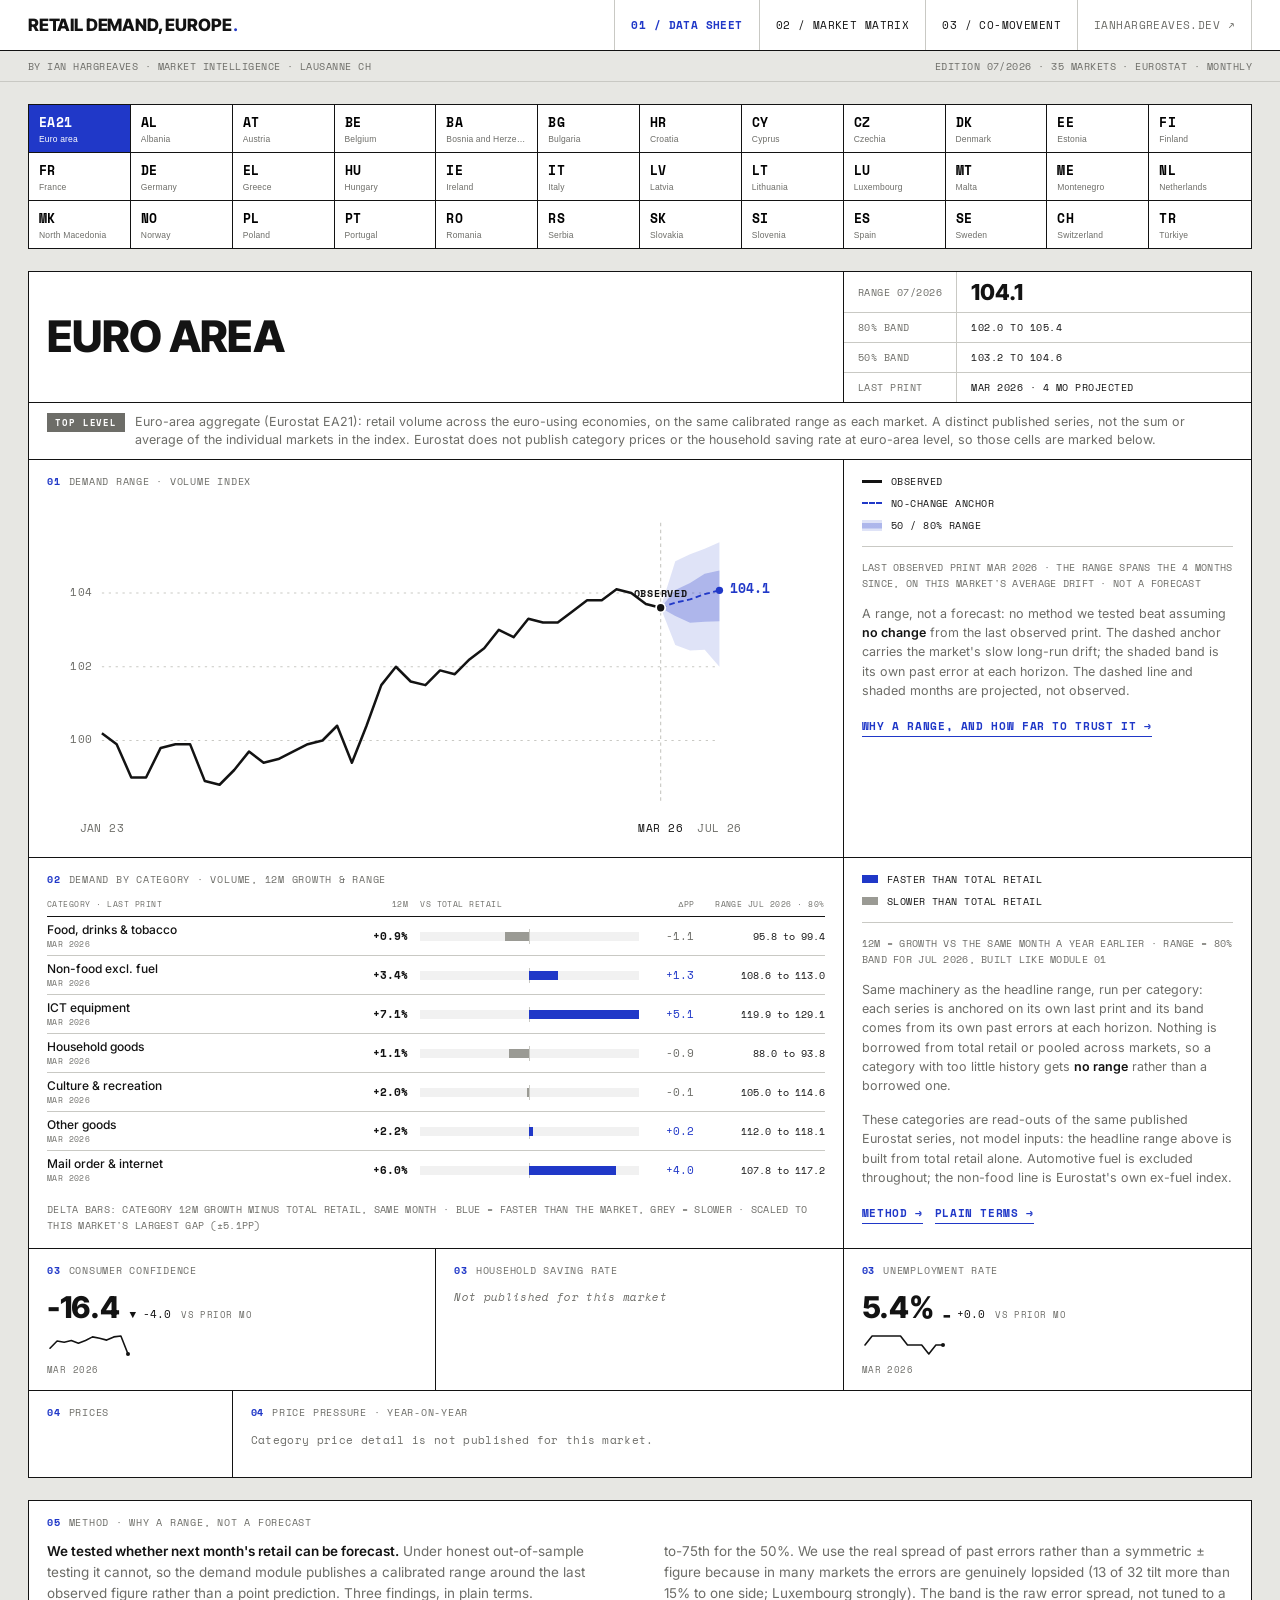
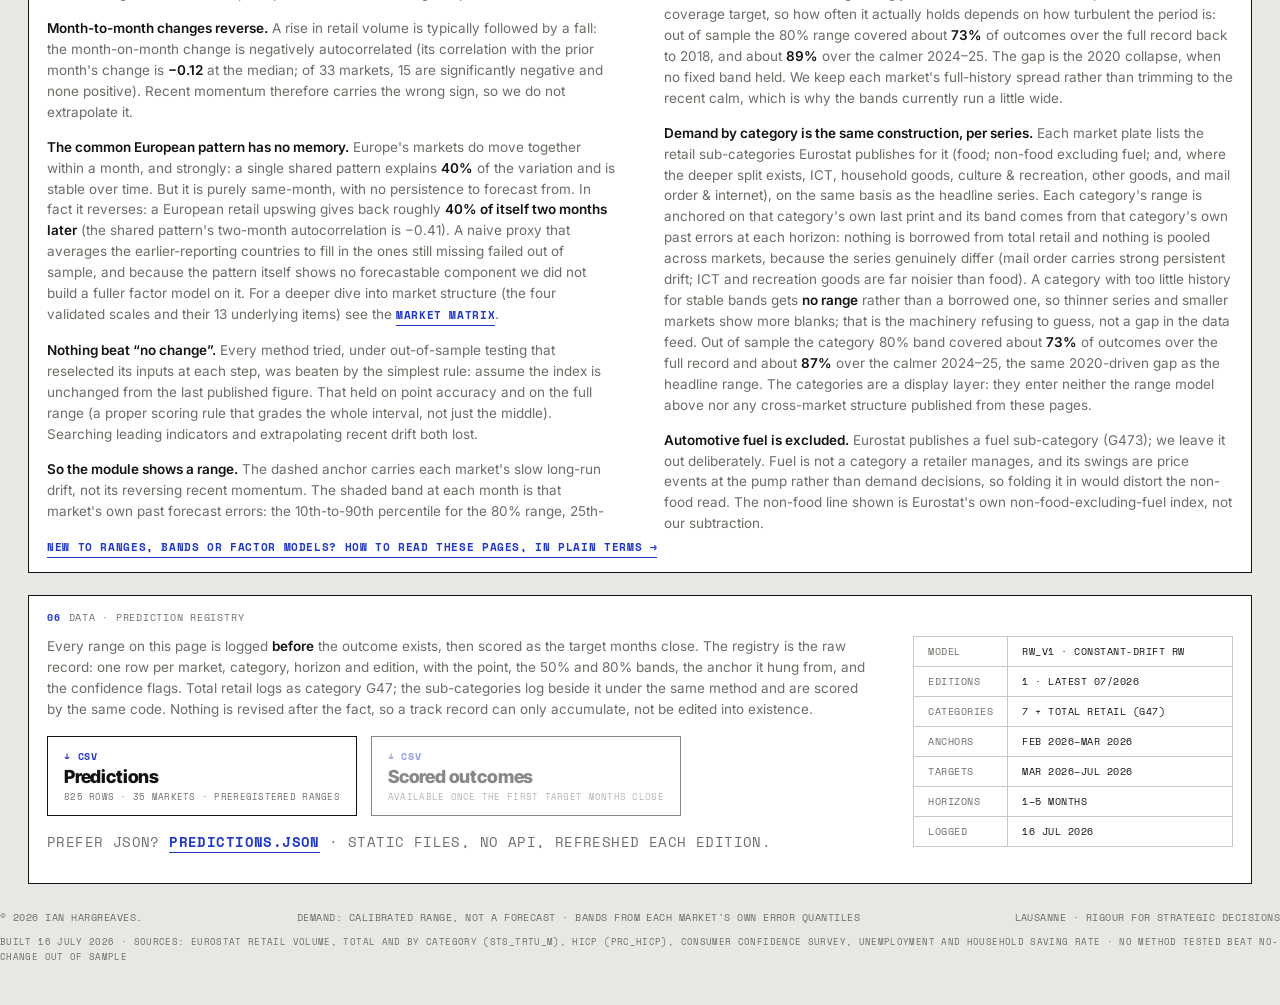
==== commit 127be2f4: "Shared site header (topbar + indexstrip), family-styled with ianhargreaves.dev Co-Authored-By: Claud" ====
--- a/index.html
+++ b/index.html
@@ -46,6 +46,7 @@
 <link rel="preconnect" href="https://fonts.googleapis.com">
 <link rel="preconnect" href="https://fonts.gstatic.com" crossorigin>
 <link href="https://fonts.googleapis.com/css2?family=Inter+Tight:wght@600;700;800&family=Inter:wght@400;500;600&family=Space+Mono:wght@400;700&display=swap" rel="stylesheet">
+<link rel="stylesheet" href="/site-header.css">
 <style>
 /* Retail Demand, Europe: standalone Swiss data sheet ("the Plate").
    Concrete ground, white plates with 1.5px ink borders, modules sharing
@@ -62,11 +63,6 @@
 body{background:var(--ground);color:var(--ink);font-family:var(--body);-webkit-font-smoothing:antialiased;text-rendering:optimizeLegibility;overflow-x:hidden}
 a{color:inherit}
 .wrap{max-width:1320px;margin:0 auto;padding:0 28px}
-.gstrip{display:flex;justify-content:space-between;gap:18px;flex-wrap:wrap;padding:18px 0 12px;font-family:var(--mono);font-size:10px;letter-spacing:.06em;text-transform:uppercase;color:var(--muted)}
-.gstrip b{color:var(--ink);font-weight:400}
-.gstrip a{text-decoration:none}
-.gstrip a:hover{color:var(--acc)}
-.gnav b{border-bottom:1px solid var(--ink);padding-bottom:1px}
 
 .plate{background:var(--plate);border:1.5px solid var(--ink);margin-bottom:22px}
 
@@ -269,7 +265,19 @@
 </head>
 <body>
 
-<div class="wrap gstrip"><span><b><a href="https://ianhargreaves.dev/">Ian Hargreaves</a></b> · Market intelligence</span><nav class="gnav" aria-label="Pages"><b aria-current="page">Data sheet</b> · <a href="/factor-profile.html">Market matrix</a> · <a href="https://ianhargreaves.dev/" title="Decision science · Ian Hargreaves's personal project">ianhargreaves.dev &#8599;</a></nav><span>Retail demand, Europe · Edition 07/2026 · 35 markets · Eurostat · Monthly</span></div>
+<header class="topbar"><div class="tb-grid">
+  <div class="id"><a href="/">Retail Demand, Europe<b>.</b></a></div>
+  <nav aria-label="Site">
+    <a href="/" class="active" aria-current="page"><span class="nn">01&nbsp;/&nbsp;</span>Data sheet</a>
+    <a href="/factor-profile.html"><span class="nn">02&nbsp;/&nbsp;</span>Market matrix</a>
+    <a href="/comovement.html"><span class="nn">03&nbsp;/&nbsp;</span>Co-movement</a>
+    <a class="ext" href="https://ianhargreaves.dev/" title="Decision science · Ian Hargreaves's personal site">ianhargreaves.dev&nbsp;&#8599;</a>
+  </nav>
+</div></header>
+<div class="indexstrip"><div class="is-grid">
+  <span>By <a href="https://ianhargreaves.dev/">Ian Hargreaves</a> · Market intelligence · Lausanne CH</span>
+  <span>Edition 07/2026 · 35 markets · Eurostat · Monthly</span>
+</div></div>
 
 <div class="wrap">
   <nav aria-label="Market index">
--- a/site-header.css
+++ b/site-header.css
@@ -0,0 +1,46 @@
+/* ============================================================
+   Retail Demand, Europe — shared site header (topbar + indexstrip)
+   Same shape and location as the ianhargreaves.dev header (wordmark +
+   numbered nav cells over a mono strip), restyled in the Plate vocabulary
+   so the two sites read as siblings, not twins: white plate bar on the
+   concrete ground, ink rules, Inter Tight wordmark, ultramarine accent
+   (the main site uses paper, Archivo Expanded and red).
+   The markup fragment lives in generator/partials/site-header.html and is
+   injected at build time (generator/partials/inject_header.R). Every page
+   links this file; tokens are declared here so future pages can use the
+   header before defining their own.
+   ============================================================ */
+:root{
+  --ground:#e7e7e3; --plate:#ffffff; --ink:#131313; --muted:#6d6d68;
+  --grey:#c9c9c4; --acc:#2038c8; --red:#e8271e;
+  --mono:"Space Mono",ui-monospace,monospace;
+  --disp:"Inter Tight",sans-serif; --body:"Inter",sans-serif;
+}
+.topbar{background:var(--plate);border-bottom:1.5px solid var(--ink)}
+.topbar .tb-grid{max-width:1320px;margin:0 auto;padding:0 28px;display:flex;align-items:stretch;justify-content:space-between;gap:18px}
+.topbar .id{display:flex;align-items:center;padding:15px 0;font-family:var(--disp);font-weight:800;font-size:17px;letter-spacing:-.01em;text-transform:uppercase}
+.topbar .id a{color:inherit;text-decoration:none;transition:color .15s}
+.topbar .id a:hover{color:var(--acc)}
+.topbar .id b{color:var(--acc);margin-left:2px}
+.topbar nav{display:flex;align-items:stretch}
+.topbar nav a{font-family:var(--mono);font-size:10.5px;letter-spacing:.04em;text-transform:uppercase;color:var(--ink);text-decoration:none;padding:0 16px;display:flex;align-items:center;border-left:1px solid var(--grey);transition:background .15s,color .15s}
+.topbar nav a:last-child{border-right:1px solid var(--grey)}
+.topbar nav a:hover{background:var(--acc);color:#fff}
+.topbar nav a.active{color:var(--acc);font-weight:700}
+.topbar nav a.ext{color:var(--muted)}
+.topbar nav a.ext:hover{color:#fff}
+.topbar nav a .nn{font-style:normal}
+.indexstrip{border-bottom:1px solid var(--grey);font-family:var(--mono);font-size:9.5px;letter-spacing:.05em;text-transform:uppercase;color:var(--muted);margin-bottom:22px}
+.indexstrip .is-grid{max-width:1320px;margin:0 auto;padding:8px 28px;display:flex;justify-content:space-between;gap:18px;flex-wrap:wrap}
+.indexstrip a{color:inherit;text-decoration:none}
+.indexstrip a:hover{color:var(--acc)}
+@media (max-width:900px){
+  .topbar .tb-grid{flex-wrap:wrap;padding:0 14px;gap:0}
+  .topbar .id{width:100%;padding:12px 0;font-size:15px}
+  .topbar nav{width:100%;flex-wrap:wrap}
+  .topbar nav a{flex:1 1 50%;justify-content:center;padding:11px 4px;font-size:9.5px;border-top:1px solid var(--grey);border-left:1px solid var(--grey)}
+  .topbar nav a:nth-child(odd){border-left:none}
+  .topbar nav a:last-child{border-right:none}
+  .topbar nav a .nn{display:none}
+  .indexstrip .is-grid{padding:8px 14px;flex-direction:column;gap:2px}
+}
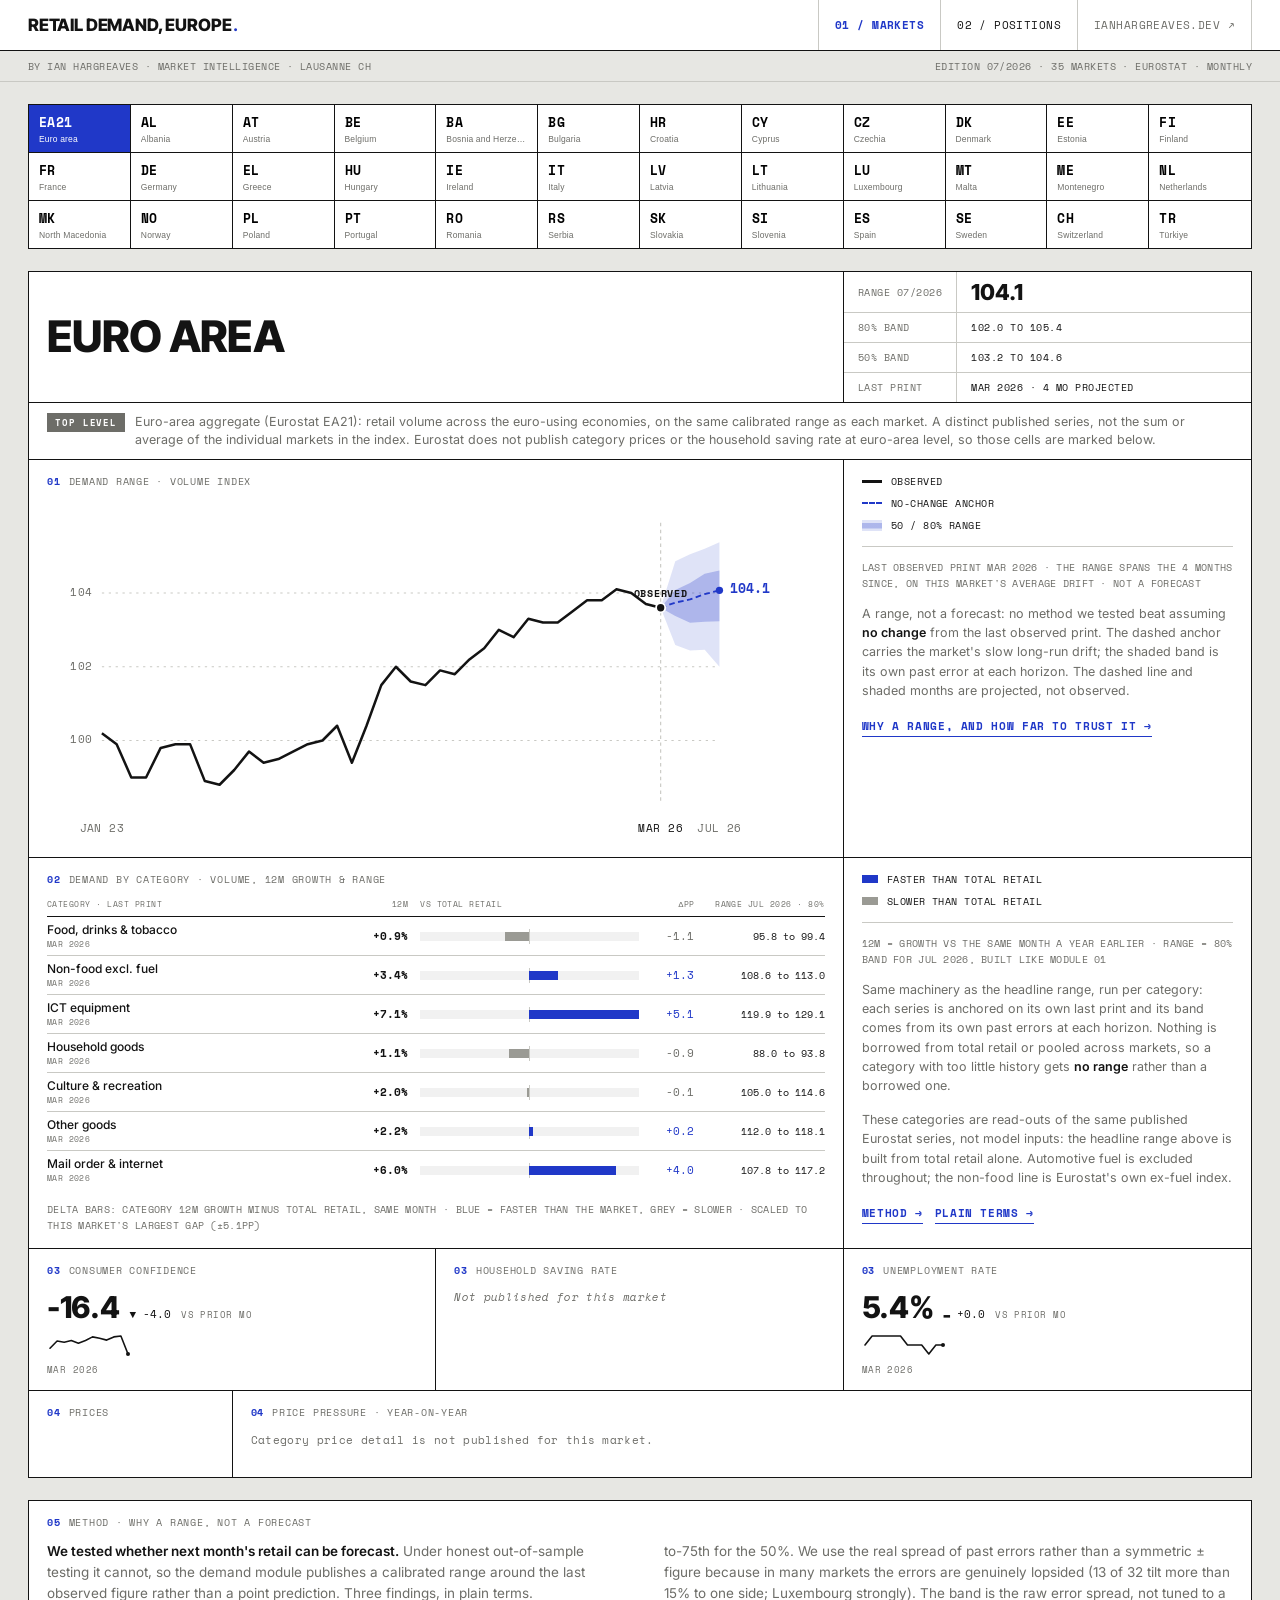
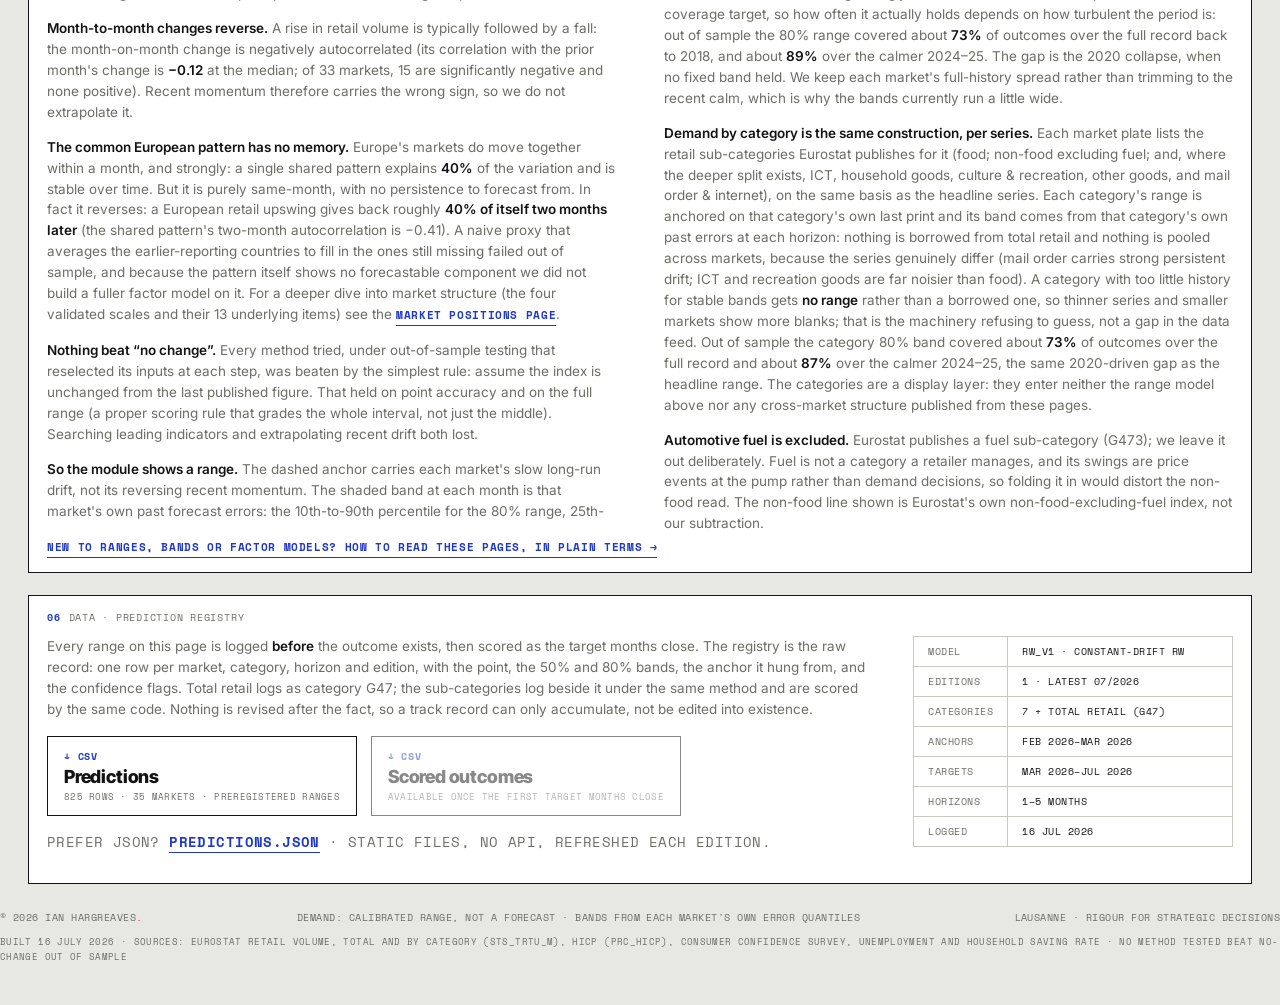
==== commit d90fe3c6: "Remove co-movement page; nav renamed to Markets / Positions Co-Authored-By: Claude Fable 5 <noreply@" ====
--- a/index.html
+++ b/index.html
@@ -268,9 +268,8 @@
 <header class="topbar"><div class="tb-grid">
   <div class="id"><a href="/">Retail Demand, Europe<b>.</b></a></div>
   <nav aria-label="Site">
-    <a href="/" class="active" aria-current="page"><span class="nn">01&nbsp;/&nbsp;</span>Data sheet</a>
-    <a href="/factor-profile.html"><span class="nn">02&nbsp;/&nbsp;</span>Market matrix</a>
-    <a href="/comovement.html"><span class="nn">03&nbsp;/&nbsp;</span>Co-movement</a>
+    <a href="/" class="active" aria-current="page"><span class="nn">01&nbsp;/&nbsp;</span>Markets</a>
+    <a href="/factor-profile.html"><span class="nn">02&nbsp;/&nbsp;</span>Positions</a>
     <a class="ext" href="https://ianhargreaves.dev/" title="Decision science · Ian Hargreaves's personal site">ianhargreaves.dev&nbsp;&#8599;</a>
   </nav>
 </div></header>
@@ -296,7 +295,7 @@
         <div class="b4">
           <p><b>We tested whether next month's retail can be forecast.</b> Under honest out-of-sample testing it cannot, so the demand module publishes a calibrated range around the last observed figure rather than a point prediction. Three findings, in plain terms.</p>
           <p><b>Month-to-month changes reverse.</b> A rise in retail volume is typically followed by a fall: the month-on-month change is negatively autocorrelated (its correlation with the prior month's change is <b>&minus;0.12</b> at the median; of 33 markets, 15 are significantly negative and none positive). Recent momentum therefore carries the wrong sign, so we do not extrapolate it.</p>
-          <p><b>The common European pattern has no memory.</b> Europe's markets do move together within a month, and strongly: a single shared pattern explains <b>40%</b> of the variation and is stable over time. But it is purely same-month, with no persistence to forecast from. In fact it reverses: a European retail upswing gives back roughly <b>40% of itself two months later</b> (the shared pattern's two-month autocorrelation is &minus;0.41). A naive proxy that averages the earlier-reporting countries to fill in the ones still missing failed out of sample, and because the pattern itself shows no forecastable component we did not build a fuller factor model on it. For a deeper dive into market structure (the four validated scales and their 13 underlying items) see the <a class="mlink" href="/factor-profile.html">market matrix</a>.</p>
+          <p><b>The common European pattern has no memory.</b> Europe's markets do move together within a month, and strongly: a single shared pattern explains <b>40%</b> of the variation and is stable over time. But it is purely same-month, with no persistence to forecast from. In fact it reverses: a European retail upswing gives back roughly <b>40% of itself two months later</b> (the shared pattern's two-month autocorrelation is &minus;0.41). A naive proxy that averages the earlier-reporting countries to fill in the ones still missing failed out of sample, and because the pattern itself shows no forecastable component we did not build a fuller factor model on it. For a deeper dive into market structure (the four validated scales and their 13 underlying items) see the <a class="mlink" href="/factor-profile.html">market positions page</a>.</p>
           <p><b>Nothing beat &ldquo;no change&rdquo;.</b> Every method tried, under out-of-sample testing that reselected its inputs at each step, was beaten by the simplest rule: assume the index is unchanged from the last published figure. That held on point accuracy and on the full range (a proper scoring rule that grades the whole interval, not just the middle). Searching leading indicators and extrapolating recent drift both lost.</p>
           <p><b>So the module shows a range.</b> The dashed anchor carries each market's slow long-run drift, not its reversing recent momentum. The shaded band at each month is that market's own past forecast errors: the 10th-to-90th percentile for the 80% range, 25th-to-75th for the 50%. We use the real spread of past errors rather than a symmetric &plusmn; figure because in many markets the errors are genuinely lopsided (13 of 32 tilt more than 15% to one side; Luxembourg strongly). The band is the raw error spread, not tuned to a coverage target, so how often it actually holds depends on how turbulent the period is: out of sample the 80% range covered about <b>73%</b> of outcomes over the full record back to 2018, and about <b>89%</b> over the calmer 2024&ndash;25. The gap is the 2020 collapse, when no fixed band held. We keep each market's full-history spread rather than trimming to the recent calm, which is why the bands currently run a little wide.</p>
           <p><b>Demand by category is the same construction, per series.</b> Each market plate lists the retail sub-categories Eurostat publishes for it (food; non-food excluding fuel; and, where the deeper split exists, ICT, household goods, culture &amp; recreation, other goods, and mail order &amp; internet), on the same basis as the headline series. Each category's range is anchored on that category's own last print and its band comes from that category's own past errors at each horizon: nothing is borrowed from total retail and nothing is pooled across markets, because the series genuinely differ (mail order carries strong persistent drift; ICT and recreation goods are far noisier than food). A category with too little history for stable bands gets <b>no range</b> rather than a borrowed one, so thinner series and smaller markets show more blanks; that is the machinery refusing to guess, not a gap in the data feed. Out of sample the category 80% band covered about <b>73%</b> of outcomes over the full record and about <b>87%</b> over the calmer 2024&ndash;25, the same 2020-driven gap as the headline range. The categories are a display layer: they enter neither the range model above nor any cross-market structure published from these pages.</p>
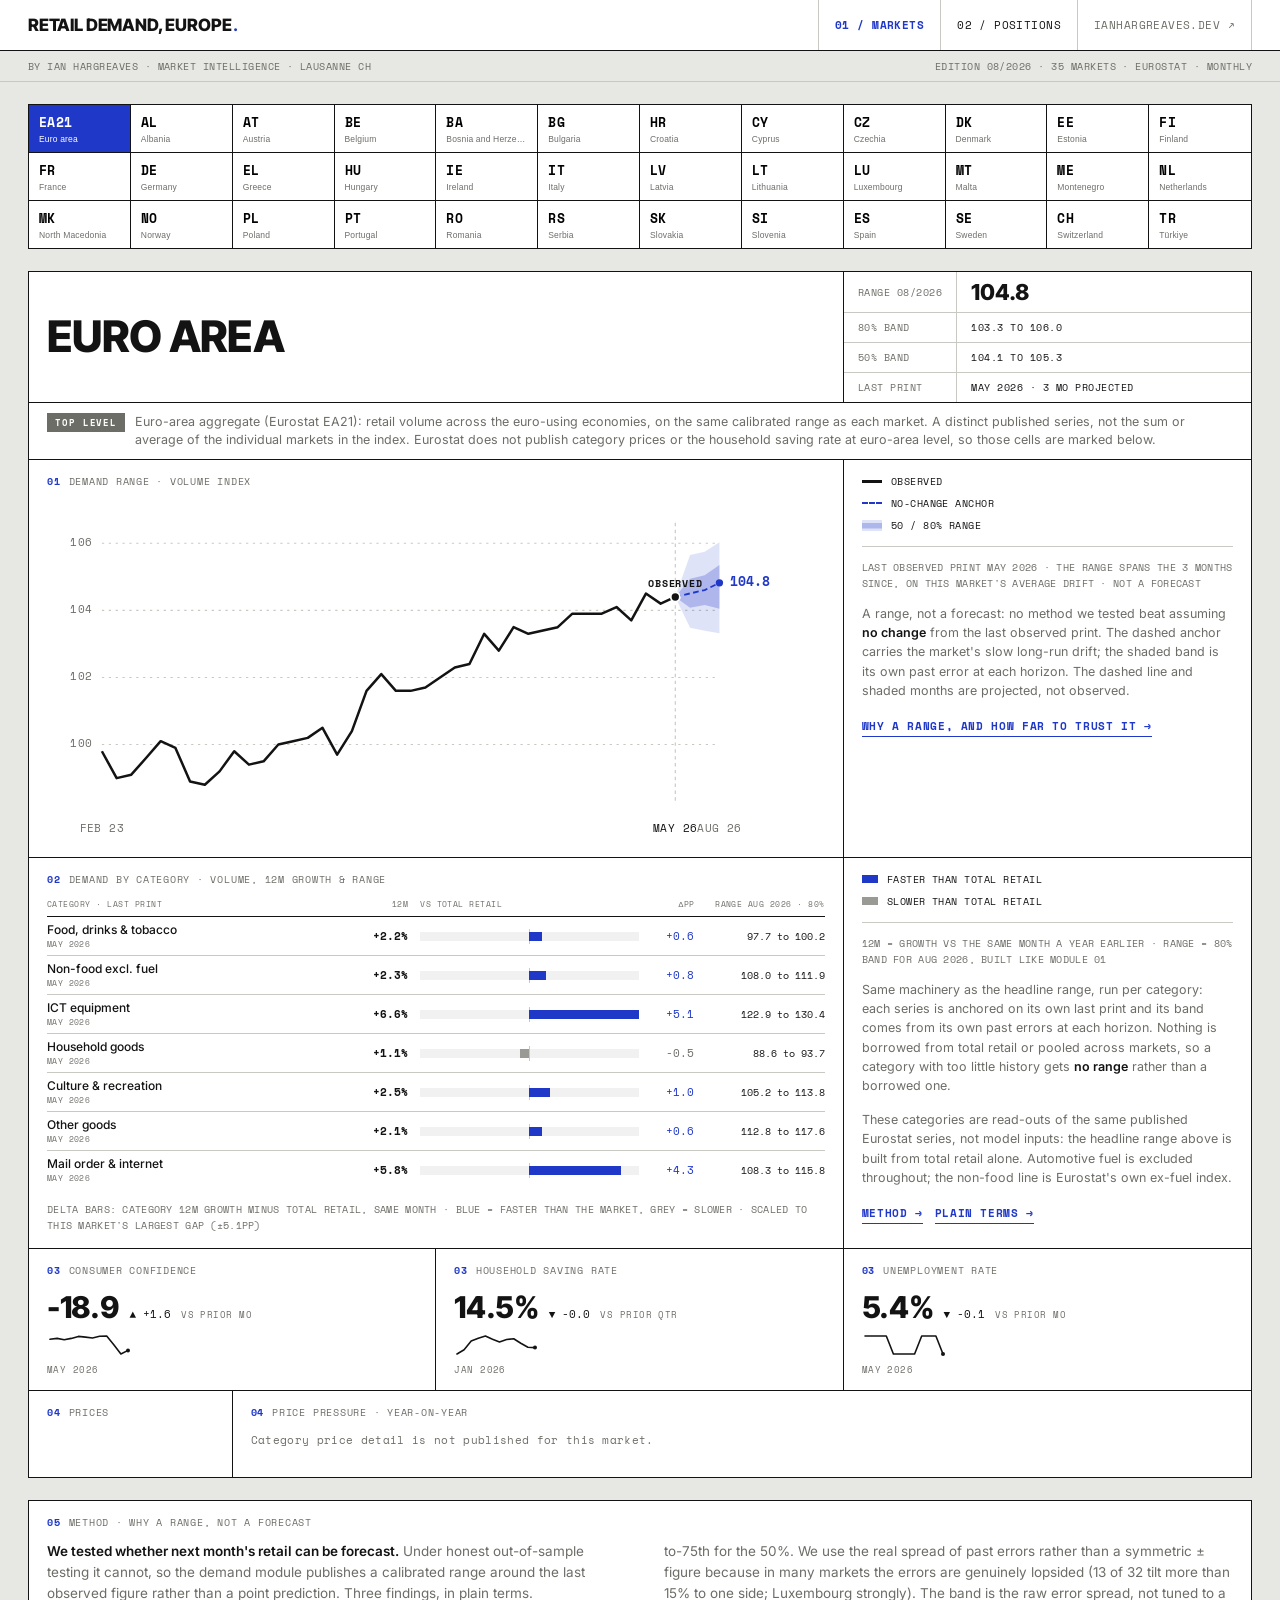
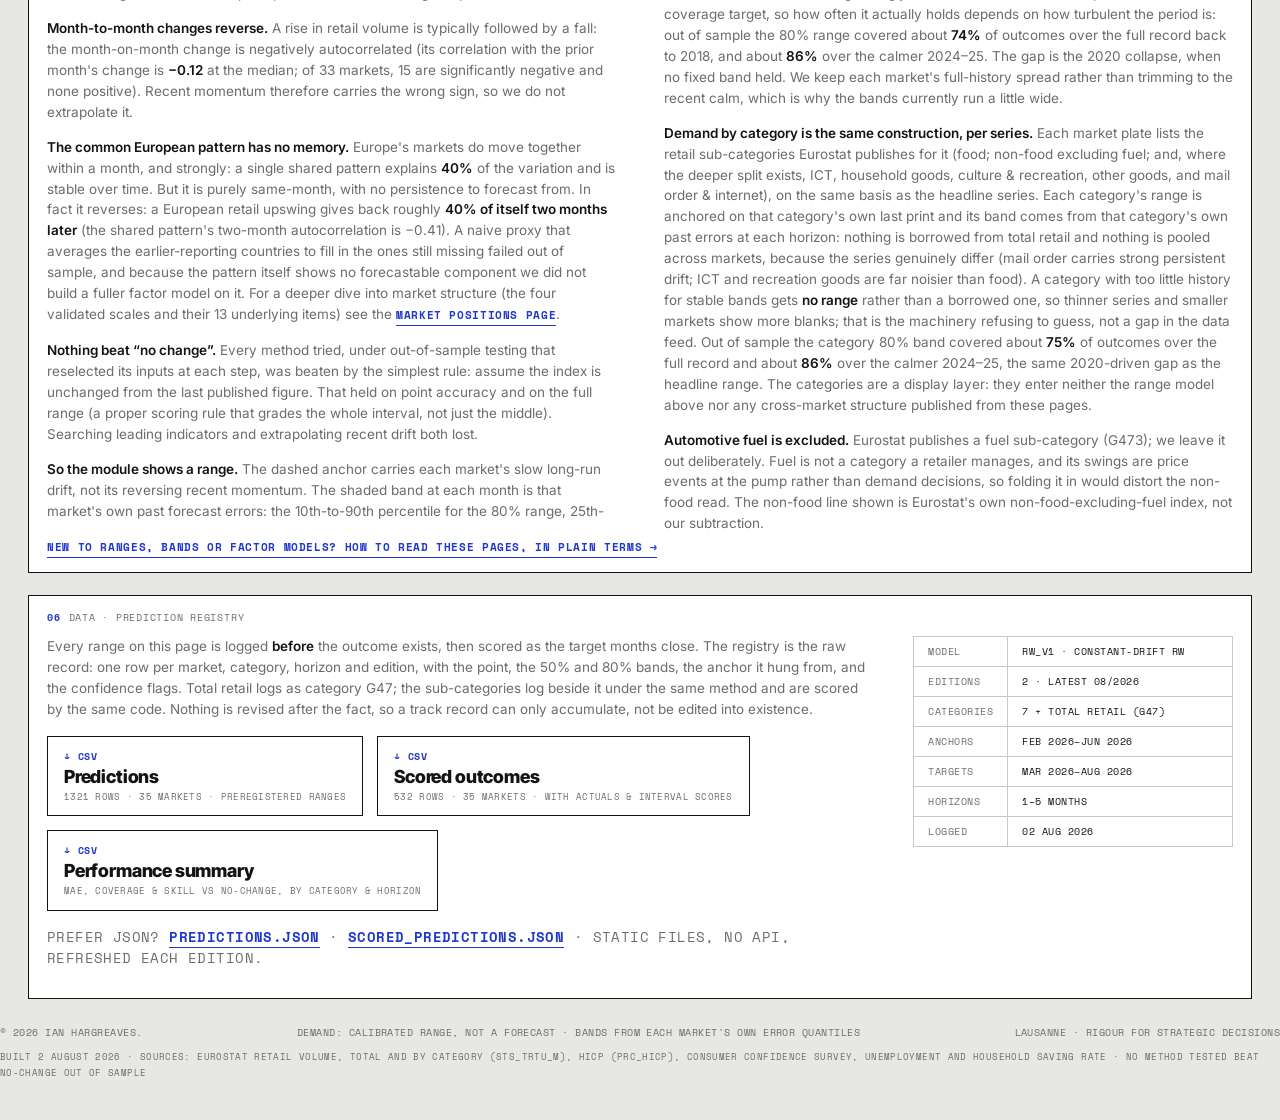
==== commit 5fb488fb: "edition 2026-08: fresh data through Jun 2026, first scored track record, performance-summary downloa" ====
--- a/index.html
+++ b/index.html
@@ -275,7 +275,7 @@
 </div></header>
 <div class="indexstrip"><div class="is-grid">
   <span>By <a href="https://ianhargreaves.dev/">Ian Hargreaves</a> · Market intelligence · Lausanne CH</span>
-  <span>Edition 07/2026 · 35 markets · Eurostat · Monthly</span>
+  <span>Edition 08/2026 · 35 markets · Eurostat · Monthly</span>
 </div></div>
 
 <div class="wrap">
@@ -286,7 +286,7 @@
 
   <main>
     <div id="report">
-      <div class="plate mod"><div class="cell c-name"><h1 class="mkt-name">Euro area</h1></div><div class="cell c-tb last"><div class="tb"><div>Range 07/2026</div><div class="big">104.1</div><div>80% band</div><div>102.0 to 105.4</div><div>50% band</div><div>103.2 to 104.6</div><div>Last print</div><div>MAR 2026 · 4 mo projected</div></div></div><div class="cell c-note last"><span class="mkt-note-tag">Top level</span><span>Euro-area aggregate (Eurostat EA21): retail volume across the euro-using economies, on the same calibrated range as each market. A distinct published series, not the sum or average of the individual markets in the index. Eurostat does not publish category prices or the household saving rate at euro-area level, so those cells are marked below.</span></div><div class="cell c-chart"><div class="chead"><b>01</b>Demand range · volume index</div><svg viewBox="0 0 680 300" class="demand" preserveAspectRatio="xMidYMid meet"><line x1="48" y1="210.3" x2="588" y2="210.3" stroke="#c9c9c4" stroke-width="1" stroke-dasharray="2 4"/><text x="40" y="210.3" class="dax" text-anchor="end" dominant-baseline="middle">100</text><line x1="48" y1="145.8" x2="588" y2="145.8" stroke="#c9c9c4" stroke-width="1" stroke-dasharray="2 4"/><text x="40" y="145.8" class="dax" text-anchor="end" dominant-baseline="middle">102</text><line x1="48" y1="81.3" x2="588" y2="81.3" stroke="#c9c9c4" stroke-width="1" stroke-dasharray="2 4"/><text x="40" y="81.3" class="dax" text-anchor="end" dominant-baseline="middle">104</text><text x="48.0" y="290" class="dax" text-anchor="middle">JAN 23</text><text x="536.6" y="290" class="dax dax-la" text-anchor="middle">MAR 26</text><text x="588.0" y="290" class="dax" text-anchor="middle">JUL 26</text><line x1="536.6" y1="20" x2="536.6" y2="266" stroke="#c9c9c4" stroke-width="1" stroke-dasharray="3 3"/><polygon points="536.6,94.2 549.4,53.5 562.3,47.5 575.1,42.7 588.0,37.0 588.0,145.8 575.1,131.0 562.3,131.5 549.4,126.7" fill="rgba(32,56,200,.14)"/><polygon points="536.6,94.2 549.4,78.6 562.3,72.5 575.1,64.5 588.0,61.7 588.0,106.0 575.1,106.4 562.3,107.4 549.4,101.4" fill="rgba(32,56,200,.26)"/><polyline fill="none" stroke="#2038c8" stroke-width="1.6" stroke-dasharray="5 3" stroke-linejoin="round" points="536.6,94.2 549.4,89.7 562.3,86.9 575.1,82.3 588.0,79.0"/><circle cx="588.0" cy="79.0" r="3.2" fill="#2038c8"/><text x="597.0" y="79.0" class="dax-now" dominant-baseline="middle">104.1</text><polyline fill="none" stroke="#131313" stroke-width="2.2" stroke-linejoin="round" points="48.0,203.9 60.9,213.5 73.7,242.6 86.6,242.6 99.4,216.8 112.3,213.5 125.1,213.5 138.0,245.8 150.9,249.0 163.7,236.1 176.6,220.0 189.4,229.7 202.3,226.5 215.1,220.0 228.0,213.5 240.9,210.3 253.7,197.4 266.6,229.7 279.4,197.4 292.3,161.9 305.1,145.8 318.0,158.7 330.9,161.9 343.7,149.0 356.6,152.3 369.4,139.4 382.3,129.7 395.1,113.5 408.0,120.0 420.9,103.9 433.7,107.1 446.6,107.1 459.4,97.4 472.3,87.7 485.1,87.7 498.0,78.1 510.9,81.3 523.7,91.0 536.6,94.2"/><circle cx="536.6" cy="94.2" r="4" fill="#131313" stroke="#ffffff" stroke-width="1.6"/><text x="536.6" y="85.2" class="dax-obs" text-anchor="middle">OBSERVED</text><line class="dtip-x" x1="0" y1="20" x2="0" y2="266" visibility="hidden"/><circle class="dtip-dot dtip-a" r="3.4" visibility="hidden"/><circle class="dtip-dot dtip-n" r="3.4" visibility="hidden"/><rect class="dtip-hit" x="48.0" y="20" width="12.9" height="246" data-cx="48.0" data-m="JAN 2023" data-a="100.2" data-ay="203.9"/><rect class="dtip-hit" x="54.4" y="20" width="12.9" height="246" data-cx="60.9" data-m="FEB 2023" data-a="99.9" data-ay="213.5"/><rect class="dtip-hit" x="67.3" y="20" width="12.9" height="246" data-cx="73.7" data-m="MAR 2023" data-a="99.0" data-ay="242.6"/><rect class="dtip-hit" x="80.1" y="20" width="12.9" height="246" data-cx="86.6" data-m="APR 2023" data-a="99.0" data-ay="242.6"/><rect class="dtip-hit" x="93.0" y="20" width="12.9" height="246" data-cx="99.4" data-m="MAY 2023" data-a="99.8" data-ay="216.8"/><rect class="dtip-hit" x="105.9" y="20" width="12.9" height="246" data-cx="112.3" data-m="JUN 2023" data-a="99.9" data-ay="213.5"/><rect class="dtip-hit" x="118.7" y="20" width="12.9" height="246" data-cx="125.1" data-m="JUL 2023" data-a="99.9" data-ay="213.5"/><rect class="dtip-hit" x="131.6" y="20" width="12.9" height="246" data-cx="138.0" data-m="AUG 2023" data-a="98.9" data-ay="245.8"/><rect class="dtip-hit" x="144.4" y="20" width="12.9" height="246" data-cx="150.9" data-m="SEP 2023" data-a="98.8" data-ay="249.0"/><rect class="dtip-hit" x="157.3" y="20" width="12.9" height="246" data-cx="163.7" data-m="OCT 2023" data-a="99.2" data-ay="236.1"/><rect class="dtip-hit" x="170.1" y="20" width="12.9" height="246" data-cx="176.6" data-m="NOV 2023" data-a="99.7" data-ay="220.0"/><rect class="dtip-hit" x="183.0" y="20" width="12.9" height="246" data-cx="189.4" data-m="DEC 2023" data-a="99.4" data-ay="229.7"/><rect class="dtip-hit" x="195.9" y="20" width="12.9" height="246" data-cx="202.3" data-m="JAN 2024" data-a="99.5" data-ay="226.5"/><rect class="dtip-hit" x="208.7" y="20" width="12.9" height="246" data-cx="215.1" data-m="FEB 2024" data-a="99.7" data-ay="220.0"/><rect class="dtip-hit" x="221.6" y="20" width="12.9" height="246" data-cx="228.0" data-m="MAR 2024" data-a="99.9" data-ay="213.5"/><rect class="dtip-hit" x="234.4" y="20" width="12.9" height="246" data-cx="240.9" data-m="APR 2024" data-a="100.0" data-ay="210.3"/><rect class="dtip-hit" x="247.3" y="20" width="12.9" height="246" data-cx="253.7" data-m="MAY 2024" data-a="100.4" data-ay="197.4"/><rect class="dtip-hit" x="260.1" y="20" width="12.9" height="246" data-cx="266.6" data-m="JUN 2024" data-a="99.4" data-ay="229.7"/><rect class="dtip-hit" x="273.0" y="20" width="12.9" height="246" data-cx="279.4" data-m="JUL 2024" data-a="100.4" data-ay="197.4"/><rect class="dtip-hit" x="285.9" y="20" width="12.9" height="246" data-cx="292.3" data-m="AUG 2024" data-a="101.5" data-ay="161.9"/><rect class="dtip-hit" x="298.7" y="20" width="12.9" height="246" data-cx="305.1" data-m="SEP 2024" data-a="102.0" data-ay="145.8"/><rect class="dtip-hit" x="311.6" y="20" width="12.9" height="246" data-cx="318.0" data-m="OCT 2024" data-a="101.6" data-ay="158.7"/><rect class="dtip-hit" x="324.4" y="20" width="12.9" height="246" data-cx="330.9" data-m="NOV 2024" data-a="101.5" data-ay="161.9"/><rect class="dtip-hit" x="337.3" y="20" width="12.9" height="246" data-cx="343.7" data-m="DEC 2024" data-a="101.9" data-ay="149.0"/><rect class="dtip-hit" x="350.1" y="20" width="12.9" height="246" data-cx="356.6" data-m="JAN 2025" data-a="101.8" data-ay="152.3"/><rect class="dtip-hit" x="363.0" y="20" width="12.9" height="246" data-cx="369.4" data-m="FEB 2025" data-a="102.2" data-ay="139.4"/><rect class="dtip-hit" x="375.9" y="20" width="12.9" height="246" data-cx="382.3" data-m="MAR 2025" data-a="102.5" data-ay="129.7"/><rect class="dtip-hit" x="388.7" y="20" width="12.9" height="246" data-cx="395.1" data-m="APR 2025" data-a="103.0" data-ay="113.5"/><rect class="dtip-hit" x="401.6" y="20" width="12.9" height="246" data-cx="408.0" data-m="MAY 2025" data-a="102.8" data-ay="120.0"/><rect class="dtip-hit" x="414.4" y="20" width="12.9" height="246" data-cx="420.9" data-m="JUN 2025" data-a="103.3" data-ay="103.9"/><rect class="dtip-hit" x="427.3" y="20" width="12.9" height="246" data-cx="433.7" data-m="JUL 2025" data-a="103.2" data-ay="107.1"/><rect class="dtip-hit" x="440.1" y="20" width="12.9" height="246" data-cx="446.6" data-m="AUG 2025" data-a="103.2" data-ay="107.1"/><rect class="dtip-hit" x="453.0" y="20" width="12.9" height="246" data-cx="459.4" data-m="SEP 2025" data-a="103.5" data-ay="97.4"/><rect class="dtip-hit" x="465.9" y="20" width="12.9" height="246" data-cx="472.3" data-m="OCT 2025" data-a="103.8" data-ay="87.7"/><rect class="dtip-hit" x="478.7" y="20" width="12.9" height="246" data-cx="485.1" data-m="NOV 2025" data-a="103.8" data-ay="87.7"/><rect class="dtip-hit" x="491.6" y="20" width="12.9" height="246" data-cx="498.0" data-m="DEC 2025" data-a="104.1" data-ay="78.1"/><rect class="dtip-hit" x="504.4" y="20" width="12.9" height="246" data-cx="510.9" data-m="JAN 2026" data-a="104.0" data-ay="81.3"/><rect class="dtip-hit" x="517.3" y="20" width="12.9" height="246" data-cx="523.7" data-m="FEB 2026" data-a="103.7" data-ay="91.0"/><rect class="dtip-hit" x="530.1" y="20" width="12.9" height="246" data-cx="536.6" data-m="MAR 2026" data-a="103.6" data-ay="94.2"/><rect class="dtip-hit" x="543.0" y="20" width="12.9" height="246" data-cx="549.4" data-m="APR 2026" data-n="103.7" data-ny="89.7" data-b80="102.6 to 104.9" data-b50="103.4 to 104.1"/><rect class="dtip-hit" x="555.9" y="20" width="12.9" height="246" data-cx="562.3" data-m="MAY 2026" data-n="103.8" data-ny="86.9" data-b80="102.4 to 105.0" data-b50="103.2 to 104.3"/><rect class="dtip-hit" x="568.7" y="20" width="12.9" height="246" data-cx="575.1" data-m="JUN 2026" data-n="104.0" data-ny="82.3" data-b80="102.5 to 105.2" data-b50="103.2 to 104.5"/><rect class="dtip-hit" x="581.6" y="20" width="6.4" height="246" data-cx="588.0" data-m="JUL 2026" data-n="104.1" data-ny="79.0" data-b80="102.0 to 105.4" data-b50="103.2 to 104.6"/></svg></div><div class="cell c-rail last"><div class="rail"><div class="legend"><span class="li"><span class="sw"></span>Observed</span><span class="li"><span class="sw sw-pt"></span>No-change anchor</span><span class="li"><span class="sw sw-band"></span>50 / 80% range</span></div><p class="cap">Last observed print MAR 2026 · the range spans the 4 months since, on this market's average drift · not a forecast</p><p class="note">A range, not a forecast: no method we tested beat assuming <b>no change</b> from the last observed print. The dashed anchor carries the market's slow long-run drift; the shaded band is its own past error at each horizon. The dashed line and shaded months are projected, not observed.</p><a class="mlink" href="#method">Why a range, and how far to trust it &rarr;</a></div></div><div class="cell c-cat"><div class="chead"><b>02</b>Demand by category · volume, 12m growth &amp; range</div><div class="scb-head"><span>Category · last print</span><span class="tr">12m</span><span>vs total retail</span><span class="tr">&Delta;pp</span><span class="tr">Range JUL 2026 · 80%</span></div><div class="scb-rows"><div class="scb"><span class="scb-lab">Food, drinks & tobacco<i>MAR 2026</i></span><span class="scb-g">+0.9%</span><div class="scb-track"><div class="scb-bar neg" style="left:38.9%;width:11.1%"></div></div><span class="scb-d neg">-1.1</span><span class="scb-r">95.8 to 99.4</span></div><div class="scb"><span class="scb-lab">Non-food excl. fuel<i>MAR 2026</i></span><span class="scb-g">+3.4%</span><div class="scb-track"><div class="scb-bar pos" style="left:50.0%;width:13.1%"></div></div><span class="scb-d pos">+1.3</span><span class="scb-r">108.6 to 113.0</span></div><div class="scb"><span class="scb-lab">ICT equipment<i>MAR 2026</i></span><span class="scb-g">+7.1%</span><div class="scb-track"><div class="scb-bar pos" style="left:50.0%;width:50.0%"></div></div><span class="scb-d pos">+5.1</span><span class="scb-r">119.9 to 129.1</span></div><div class="scb"><span class="scb-lab">Household goods<i>MAR 2026</i></span><span class="scb-g">+1.1%</span><div class="scb-track"><div class="scb-bar neg" style="left:40.6%;width:9.4%"></div></div><span class="scb-d neg">-0.9</span><span class="scb-r">88.0 to 93.8</span></div><div class="scb"><span class="scb-lab">Culture & recreation<i>MAR 2026</i></span><span class="scb-g">+2.0%</span><div class="scb-track"><div class="scb-bar neg" style="left:49.1%;width:0.9%"></div></div><span class="scb-d neg">-0.1</span><span class="scb-r">105.0 to 114.6</span></div><div class="scb"><span class="scb-lab">Other goods<i>MAR 2026</i></span><span class="scb-g">+2.2%</span><div class="scb-track"><div class="scb-bar pos" style="left:50.0%;width:1.8%"></div></div><span class="scb-d pos">+0.2</span><span class="scb-r">112.0 to 118.1</span></div><div class="scb"><span class="scb-lab">Mail order & internet<i>MAR 2026</i></span><span class="scb-g">+6.0%</span><div class="scb-track"><div class="scb-bar pos" style="left:50.0%;width:39.5%"></div></div><span class="scb-d pos">+4.0</span><span class="scb-r">107.8 to 117.2</span></div></div><p class="cap scb-cap">Delta bars: category 12m growth minus total retail, same month · blue = faster than the market, grey = slower · scaled to this market's largest gap (&plusmn;5.1pp)</p></div><div class="cell c-catrail last"><div class="rail"><div class="legend"><span class="li"><span class="sw-dpos"></span>Faster than total retail</span><span class="li"><span class="sw-dneg"></span>Slower than total retail</span></div><p class="cap">12m = growth vs the same month a year earlier · range = 80% band for JUL 2026, built like module 01</p><p class="note">Same machinery as the headline range, run per category: each series is anchored on its own last print and its band comes from its own past errors at each horizon. Nothing is borrowed from total retail or pooled across markets, so a category with too little history gets <b>no range</b> rather than a borrowed one.</p><p class="note">These categories are read-outs of the same published Eurostat series, not model inputs: the headline range above is built from total retail alone. Automotive fuel is excluded throughout; the non-food line is Eurostat's own ex-fuel index.</p><a class="mlink" href="#method">Method &rarr;</a> &nbsp; <a class="mlink" href="/methods.html">Plain terms &rarr;</a></div></div><div class="cell c-conf"><div class="chead"><b>03</b>Consumer confidence</div><div class="m-valrow"><span class="m-num">-16.4</span><span class="m-move">▼&nbsp;-4.0</span><span class="m-per">vs prior mo</span></div><svg viewBox="0 0 84 24" width="84" height="24" class="spark" preserveAspectRatio="none"><polyline fill="none" stroke="#131313" stroke-width="1.6" stroke-linecap="round" stroke-linejoin="round" points="3.0,15.2 10.1,8.0 17.2,9.3 24.3,7.5 31.4,10.2 38.5,7.5 45.5,3.9 52.6,5.3 59.7,7.1 66.8,3.9 73.9,3.0 81.0,21.0"/><circle cx="81.0" cy="21.0" r="2" fill="#131313"/></svg><span class="m-as">MAR 2026</span></div><div class="cell c-conf"><div class="chead"><b>03</b>Household saving rate</div><div class="m-na">Not published for this market</div></div><div class="cell c-conf last"><div class="chead"><b>03</b>Unemployment rate</div><div class="m-valrow"><span class="m-num">5.4%</span><span class="m-move">▬&nbsp;+0.0</span><span class="m-per">vs prior mo</span></div><svg viewBox="0 0 84 24" width="84" height="24" class="spark" preserveAspectRatio="none"><polyline fill="none" stroke="#131313" stroke-width="1.6" stroke-linecap="round" stroke-linejoin="round" points="3.0,12.0 10.1,3.0 17.2,3.0 24.3,3.0 31.4,3.0 38.5,3.0 45.5,12.0 52.6,12.0 59.7,12.0 66.8,21.0 73.9,12.0 81.0,12.0"/><circle cx="81.0" cy="12.0" r="2" fill="#131313"/></svg><span class="m-as">MAR 2026</span></div><div class="cell c-inf bot"><div class="chead"><b>04</b>Prices</div></div><div class="cell c-bars bot last"><div class="chead"><b>04</b>Price pressure · year-on-year</div><p class="cp-na">Category price detail is not published for this market.</p></div></div>
+      <div class="plate mod"><div class="cell c-name"><h1 class="mkt-name">Euro area</h1></div><div class="cell c-tb last"><div class="tb"><div>Range 08/2026</div><div class="big">104.8</div><div>80% band</div><div>103.3 to 106.0</div><div>50% band</div><div>104.1 to 105.3</div><div>Last print</div><div>MAY 2026 · 3 mo projected</div></div></div><div class="cell c-note last"><span class="mkt-note-tag">Top level</span><span>Euro-area aggregate (Eurostat EA21): retail volume across the euro-using economies, on the same calibrated range as each market. A distinct published series, not the sum or average of the individual markets in the index. Eurostat does not publish category prices or the household saving rate at euro-area level, so those cells are marked below.</span></div><div class="cell c-chart"><div class="chead"><b>01</b>Demand range · volume index</div><svg viewBox="0 0 680 300" class="demand" preserveAspectRatio="xMidYMid meet"><line x1="48" y1="213.8" x2="588" y2="213.8" stroke="#c9c9c4" stroke-width="1" stroke-dasharray="2 4"/><text x="40" y="213.8" class="dax" text-anchor="end" dominant-baseline="middle">100</text><line x1="48" y1="155.2" x2="588" y2="155.2" stroke="#c9c9c4" stroke-width="1" stroke-dasharray="2 4"/><text x="40" y="155.2" class="dax" text-anchor="end" dominant-baseline="middle">102</text><line x1="48" y1="96.5" x2="588" y2="96.5" stroke="#c9c9c4" stroke-width="1" stroke-dasharray="2 4"/><text x="40" y="96.5" class="dax" text-anchor="end" dominant-baseline="middle">104</text><line x1="48" y1="37.8" x2="588" y2="37.8" stroke="#c9c9c4" stroke-width="1" stroke-dasharray="2 4"/><text x="40" y="37.8" class="dax" text-anchor="end" dominant-baseline="middle">106</text><text x="48.0" y="290" class="dax" text-anchor="middle">FEB 23</text><text x="549.4" y="290" class="dax dax-la" text-anchor="middle">MAY 26</text><text x="588.0" y="290" class="dax" text-anchor="middle">AUG 26</text><line x1="549.4" y1="20" x2="549.4" y2="266" stroke="#c9c9c4" stroke-width="1" stroke-dasharray="3 3"/><polygon points="549.4,84.8 562.3,48.1 575.1,45.3 588.0,37.0 588.0,116.6 575.1,114.3 562.3,111.8" fill="rgba(32,56,200,.14)"/><polygon points="549.4,84.8 562.3,68.9 575.1,65.8 588.0,56.9 588.0,95.0 575.1,91.8 562.3,94.2" fill="rgba(32,56,200,.26)"/><polyline fill="none" stroke="#2038c8" stroke-width="1.6" stroke-dasharray="5 3" stroke-linejoin="round" points="549.4,84.8 562.3,81.7 575.1,78.8 588.0,72.4"/><circle cx="588.0" cy="72.4" r="3.2" fill="#2038c8"/><text x="597.0" y="72.4" class="dax-now" dominant-baseline="middle">104.8</text><polyline fill="none" stroke="#131313" stroke-width="2.2" stroke-linejoin="round" points="48.0,219.7 60.9,243.2 73.7,240.2 86.6,225.6 99.4,210.9 112.3,216.8 125.1,246.1 138.0,249.0 150.9,237.3 163.7,219.7 176.6,231.4 189.4,228.5 202.3,213.8 215.1,210.9 228.0,208.0 240.9,199.2 253.7,222.6 266.6,202.1 279.4,166.9 292.3,152.2 305.1,166.9 318.0,166.9 330.9,164.0 343.7,155.2 356.6,146.4 369.4,143.4 382.3,117.0 395.1,131.7 408.0,111.2 420.9,117.0 433.7,114.1 446.6,111.2 459.4,99.4 472.3,99.4 485.1,99.4 498.0,93.6 510.9,105.3 523.7,81.8 536.6,90.6 549.4,84.8"/><circle cx="549.4" cy="84.8" r="4" fill="#131313" stroke="#ffffff" stroke-width="1.6"/><text x="549.4" y="75.8" class="dax-obs" text-anchor="middle">OBSERVED</text><line class="dtip-x" x1="0" y1="20" x2="0" y2="266" visibility="hidden"/><circle class="dtip-dot dtip-a" r="3.4" visibility="hidden"/><circle class="dtip-dot dtip-n" r="3.4" visibility="hidden"/><rect class="dtip-hit" x="48.0" y="20" width="12.9" height="246" data-cx="48.0" data-m="FEB 2023" data-a="99.8" data-ay="219.7"/><rect class="dtip-hit" x="54.4" y="20" width="12.9" height="246" data-cx="60.9" data-m="MAR 2023" data-a="99.0" data-ay="243.2"/><rect class="dtip-hit" x="67.3" y="20" width="12.9" height="246" data-cx="73.7" data-m="APR 2023" data-a="99.1" data-ay="240.2"/><rect class="dtip-hit" x="80.1" y="20" width="12.9" height="246" data-cx="86.6" data-m="MAY 2023" data-a="99.6" data-ay="225.6"/><rect class="dtip-hit" x="93.0" y="20" width="12.9" height="246" data-cx="99.4" data-m="JUN 2023" data-a="100.1" data-ay="210.9"/><rect class="dtip-hit" x="105.9" y="20" width="12.9" height="246" data-cx="112.3" data-m="JUL 2023" data-a="99.9" data-ay="216.8"/><rect class="dtip-hit" x="118.7" y="20" width="12.9" height="246" data-cx="125.1" data-m="AUG 2023" data-a="98.9" data-ay="246.1"/><rect class="dtip-hit" x="131.6" y="20" width="12.9" height="246" data-cx="138.0" data-m="SEP 2023" data-a="98.8" data-ay="249.0"/><rect class="dtip-hit" x="144.4" y="20" width="12.9" height="246" data-cx="150.9" data-m="OCT 2023" data-a="99.2" data-ay="237.3"/><rect class="dtip-hit" x="157.3" y="20" width="12.9" height="246" data-cx="163.7" data-m="NOV 2023" data-a="99.8" data-ay="219.7"/><rect class="dtip-hit" x="170.1" y="20" width="12.9" height="246" data-cx="176.6" data-m="DEC 2023" data-a="99.4" data-ay="231.4"/><rect class="dtip-hit" x="183.0" y="20" width="12.9" height="246" data-cx="189.4" data-m="JAN 2024" data-a="99.5" data-ay="228.5"/><rect class="dtip-hit" x="195.9" y="20" width="12.9" height="246" data-cx="202.3" data-m="FEB 2024" data-a="100.0" data-ay="213.8"/><rect class="dtip-hit" x="208.7" y="20" width="12.9" height="246" data-cx="215.1" data-m="MAR 2024" data-a="100.1" data-ay="210.9"/><rect class="dtip-hit" x="221.6" y="20" width="12.9" height="246" data-cx="228.0" data-m="APR 2024" data-a="100.2" data-ay="208.0"/><rect class="dtip-hit" x="234.4" y="20" width="12.9" height="246" data-cx="240.9" data-m="MAY 2024" data-a="100.5" data-ay="199.2"/><rect class="dtip-hit" x="247.3" y="20" width="12.9" height="246" data-cx="253.7" data-m="JUN 2024" data-a="99.7" data-ay="222.6"/><rect class="dtip-hit" x="260.1" y="20" width="12.9" height="246" data-cx="266.6" data-m="JUL 2024" data-a="100.4" data-ay="202.1"/><rect class="dtip-hit" x="273.0" y="20" width="12.9" height="246" data-cx="279.4" data-m="AUG 2024" data-a="101.6" data-ay="166.9"/><rect class="dtip-hit" x="285.9" y="20" width="12.9" height="246" data-cx="292.3" data-m="SEP 2024" data-a="102.1" data-ay="152.2"/><rect class="dtip-hit" x="298.7" y="20" width="12.9" height="246" data-cx="305.1" data-m="OCT 2024" data-a="101.6" data-ay="166.9"/><rect class="dtip-hit" x="311.6" y="20" width="12.9" height="246" data-cx="318.0" data-m="NOV 2024" data-a="101.6" data-ay="166.9"/><rect class="dtip-hit" x="324.4" y="20" width="12.9" height="246" data-cx="330.9" data-m="DEC 2024" data-a="101.7" data-ay="164.0"/><rect class="dtip-hit" x="337.3" y="20" width="12.9" height="246" data-cx="343.7" data-m="JAN 2025" data-a="102.0" data-ay="155.2"/><rect class="dtip-hit" x="350.1" y="20" width="12.9" height="246" data-cx="356.6" data-m="FEB 2025" data-a="102.3" data-ay="146.4"/><rect class="dtip-hit" x="363.0" y="20" width="12.9" height="246" data-cx="369.4" data-m="MAR 2025" data-a="102.4" data-ay="143.4"/><rect class="dtip-hit" x="375.9" y="20" width="12.9" height="246" data-cx="382.3" data-m="APR 2025" data-a="103.3" data-ay="117.0"/><rect class="dtip-hit" x="388.7" y="20" width="12.9" height="246" data-cx="395.1" data-m="MAY 2025" data-a="102.8" data-ay="131.7"/><rect class="dtip-hit" x="401.6" y="20" width="12.9" height="246" data-cx="408.0" data-m="JUN 2025" data-a="103.5" data-ay="111.2"/><rect class="dtip-hit" x="414.4" y="20" width="12.9" height="246" data-cx="420.9" data-m="JUL 2025" data-a="103.3" data-ay="117.0"/><rect class="dtip-hit" x="427.3" y="20" width="12.9" height="246" data-cx="433.7" data-m="AUG 2025" data-a="103.4" data-ay="114.1"/><rect class="dtip-hit" x="440.1" y="20" width="12.9" height="246" data-cx="446.6" data-m="SEP 2025" data-a="103.5" data-ay="111.2"/><rect class="dtip-hit" x="453.0" y="20" width="12.9" height="246" data-cx="459.4" data-m="OCT 2025" data-a="103.9" data-ay="99.4"/><rect class="dtip-hit" x="465.9" y="20" width="12.9" height="246" data-cx="472.3" data-m="NOV 2025" data-a="103.9" data-ay="99.4"/><rect class="dtip-hit" x="478.7" y="20" width="12.9" height="246" data-cx="485.1" data-m="DEC 2025" data-a="103.9" data-ay="99.4"/><rect class="dtip-hit" x="491.6" y="20" width="12.9" height="246" data-cx="498.0" data-m="JAN 2026" data-a="104.1" data-ay="93.6"/><rect class="dtip-hit" x="504.4" y="20" width="12.9" height="246" data-cx="510.9" data-m="FEB 2026" data-a="103.7" data-ay="105.3"/><rect class="dtip-hit" x="517.3" y="20" width="12.9" height="246" data-cx="523.7" data-m="MAR 2026" data-a="104.5" data-ay="81.8"/><rect class="dtip-hit" x="530.1" y="20" width="12.9" height="246" data-cx="536.6" data-m="APR 2026" data-a="104.2" data-ay="90.6"/><rect class="dtip-hit" x="543.0" y="20" width="12.9" height="246" data-cx="549.4" data-m="MAY 2026" data-a="104.4" data-ay="84.8"/><rect class="dtip-hit" x="555.9" y="20" width="12.9" height="246" data-cx="562.3" data-m="JUN 2026" data-n="104.5" data-ny="81.7" data-b80="103.5 to 105.6" data-b50="104.1 to 104.9"/><rect class="dtip-hit" x="568.7" y="20" width="12.9" height="246" data-cx="575.1" data-m="JUL 2026" data-n="104.6" data-ny="78.8" data-b80="103.4 to 105.7" data-b50="104.2 to 105.0"/><rect class="dtip-hit" x="581.6" y="20" width="6.4" height="246" data-cx="588.0" data-m="AUG 2026" data-n="104.8" data-ny="72.4" data-b80="103.3 to 106.0" data-b50="104.1 to 105.3"/></svg></div><div class="cell c-rail last"><div class="rail"><div class="legend"><span class="li"><span class="sw"></span>Observed</span><span class="li"><span class="sw sw-pt"></span>No-change anchor</span><span class="li"><span class="sw sw-band"></span>50 / 80% range</span></div><p class="cap">Last observed print MAY 2026 · the range spans the 3 months since, on this market's average drift · not a forecast</p><p class="note">A range, not a forecast: no method we tested beat assuming <b>no change</b> from the last observed print. The dashed anchor carries the market's slow long-run drift; the shaded band is its own past error at each horizon. The dashed line and shaded months are projected, not observed.</p><a class="mlink" href="#method">Why a range, and how far to trust it &rarr;</a></div></div><div class="cell c-cat"><div class="chead"><b>02</b>Demand by category · volume, 12m growth &amp; range</div><div class="scb-head"><span>Category · last print</span><span class="tr">12m</span><span>vs total retail</span><span class="tr">&Delta;pp</span><span class="tr">Range AUG 2026 · 80%</span></div><div class="scb-rows"><div class="scb"><span class="scb-lab">Food, drinks & tobacco<i>MAY 2026</i></span><span class="scb-g">+2.2%</span><div class="scb-track"><div class="scb-bar pos" style="left:50.0%;width:6.0%"></div></div><span class="scb-d pos">+0.6</span><span class="scb-r">97.7 to 100.2</span></div><div class="scb"><span class="scb-lab">Non-food excl. fuel<i>MAY 2026</i></span><span class="scb-g">+2.3%</span><div class="scb-track"><div class="scb-bar pos" style="left:50.0%;width:7.7%"></div></div><span class="scb-d pos">+0.8</span><span class="scb-r">108.0 to 111.9</span></div><div class="scb"><span class="scb-lab">ICT equipment<i>MAY 2026</i></span><span class="scb-g">+6.6%</span><div class="scb-track"><div class="scb-bar pos" style="left:50.0%;width:50.0%"></div></div><span class="scb-d pos">+5.1</span><span class="scb-r">122.9 to 130.4</span></div><div class="scb"><span class="scb-lab">Household goods<i>MAY 2026</i></span><span class="scb-g">+1.1%</span><div class="scb-track"><div class="scb-bar neg" style="left:45.5%;width:4.5%"></div></div><span class="scb-d neg">-0.5</span><span class="scb-r">88.6 to 93.7</span></div><div class="scb"><span class="scb-lab">Culture & recreation<i>MAY 2026</i></span><span class="scb-g">+2.5%</span><div class="scb-track"><div class="scb-bar pos" style="left:50.0%;width:9.6%"></div></div><span class="scb-d pos">+1.0</span><span class="scb-r">105.2 to 113.8</span></div><div class="scb"><span class="scb-lab">Other goods<i>MAY 2026</i></span><span class="scb-g">+2.1%</span><div class="scb-track"><div class="scb-bar pos" style="left:50.0%;width:5.8%"></div></div><span class="scb-d pos">+0.6</span><span class="scb-r">112.8 to 117.6</span></div><div class="scb"><span class="scb-lab">Mail order & internet<i>MAY 2026</i></span><span class="scb-g">+5.8%</span><div class="scb-track"><div class="scb-bar pos" style="left:50.0%;width:42.1%"></div></div><span class="scb-d pos">+4.3</span><span class="scb-r">108.3 to 115.8</span></div></div><p class="cap scb-cap">Delta bars: category 12m growth minus total retail, same month · blue = faster than the market, grey = slower · scaled to this market's largest gap (&plusmn;5.1pp)</p></div><div class="cell c-catrail last"><div class="rail"><div class="legend"><span class="li"><span class="sw-dpos"></span>Faster than total retail</span><span class="li"><span class="sw-dneg"></span>Slower than total retail</span></div><p class="cap">12m = growth vs the same month a year earlier · range = 80% band for AUG 2026, built like module 01</p><p class="note">Same machinery as the headline range, run per category: each series is anchored on its own last print and its band comes from its own past errors at each horizon. Nothing is borrowed from total retail or pooled across markets, so a category with too little history gets <b>no range</b> rather than a borrowed one.</p><p class="note">These categories are read-outs of the same published Eurostat series, not model inputs: the headline range above is built from total retail alone. Automotive fuel is excluded throughout; the non-food line is Eurostat's own ex-fuel index.</p><a class="mlink" href="#method">Method &rarr;</a> &nbsp; <a class="mlink" href="/methods.html">Plain terms &rarr;</a></div></div><div class="cell c-conf"><div class="chead"><b>03</b>Consumer confidence</div><div class="m-valrow"><span class="m-num">-18.9</span><span class="m-move">▲&nbsp;+1.6</span><span class="m-per">vs prior mo</span></div><svg viewBox="0 0 84 24" width="84" height="24" class="spark" preserveAspectRatio="none"><polyline fill="none" stroke="#131313" stroke-width="1.6" stroke-linecap="round" stroke-linejoin="round" points="3.0,6.3 10.1,5.4 17.2,6.8 24.3,5.4 31.4,3.4 38.5,4.1 45.5,5.0 52.6,3.2 59.7,3.0 66.8,11.7 73.9,21.0 81.0,17.4"/><circle cx="81.0" cy="17.4" r="2" fill="#131313"/></svg><span class="m-as">MAY 2026</span></div><div class="cell c-conf"><div class="chead"><b>03</b>Household saving rate</div><div class="m-valrow"><span class="m-num">14.5%</span><span class="m-move">▼&nbsp;-0.0</span><span class="m-per">vs prior qtr</span></div><svg viewBox="0 0 84 24" width="84" height="24" class="spark" preserveAspectRatio="none"><polyline fill="none" stroke="#131313" stroke-width="1.6" stroke-linecap="round" stroke-linejoin="round" points="3.0,21.0 10.1,16.8 17.2,8.1 24.3,5.2 31.4,3.0 38.5,6.3 45.5,8.9 52.6,6.5 59.7,5.7 66.8,10.2 73.9,14.2 81.0,14.6"/><circle cx="81.0" cy="14.6" r="2" fill="#131313"/></svg><span class="m-as">JAN 2026</span></div><div class="cell c-conf last"><div class="chead"><b>03</b>Unemployment rate</div><div class="m-valrow"><span class="m-num">5.4%</span><span class="m-move">▼&nbsp;-0.1</span><span class="m-per">vs prior mo</span></div><svg viewBox="0 0 84 24" width="84" height="24" class="spark" preserveAspectRatio="none"><polyline fill="none" stroke="#131313" stroke-width="1.6" stroke-linecap="round" stroke-linejoin="round" points="3.0,3.0 10.1,3.0 17.2,3.0 24.3,3.0 31.4,21.0 38.5,21.0 45.5,21.0 52.6,21.0 59.7,3.0 66.8,3.0 73.9,3.0 81.0,21.0"/><circle cx="81.0" cy="21.0" r="2" fill="#131313"/></svg><span class="m-as">MAY 2026</span></div><div class="cell c-inf bot"><div class="chead"><b>04</b>Prices</div></div><div class="cell c-bars bot last"><div class="chead"><b>04</b>Price pressure · year-on-year</div><p class="cp-na">Category price detail is not published for this market.</p></div></div>
     </div>
 
     <div class="plate mod" id="method">
@@ -297,15 +297,15 @@
           <p><b>Month-to-month changes reverse.</b> A rise in retail volume is typically followed by a fall: the month-on-month change is negatively autocorrelated (its correlation with the prior month's change is <b>&minus;0.12</b> at the median; of 33 markets, 15 are significantly negative and none positive). Recent momentum therefore carries the wrong sign, so we do not extrapolate it.</p>
           <p><b>The common European pattern has no memory.</b> Europe's markets do move together within a month, and strongly: a single shared pattern explains <b>40%</b> of the variation and is stable over time. But it is purely same-month, with no persistence to forecast from. In fact it reverses: a European retail upswing gives back roughly <b>40% of itself two months later</b> (the shared pattern's two-month autocorrelation is &minus;0.41). A naive proxy that averages the earlier-reporting countries to fill in the ones still missing failed out of sample, and because the pattern itself shows no forecastable component we did not build a fuller factor model on it. For a deeper dive into market structure (the four validated scales and their 13 underlying items) see the <a class="mlink" href="/factor-profile.html">market positions page</a>.</p>
           <p><b>Nothing beat &ldquo;no change&rdquo;.</b> Every method tried, under out-of-sample testing that reselected its inputs at each step, was beaten by the simplest rule: assume the index is unchanged from the last published figure. That held on point accuracy and on the full range (a proper scoring rule that grades the whole interval, not just the middle). Searching leading indicators and extrapolating recent drift both lost.</p>
-          <p><b>So the module shows a range.</b> The dashed anchor carries each market's slow long-run drift, not its reversing recent momentum. The shaded band at each month is that market's own past forecast errors: the 10th-to-90th percentile for the 80% range, 25th-to-75th for the 50%. We use the real spread of past errors rather than a symmetric &plusmn; figure because in many markets the errors are genuinely lopsided (13 of 32 tilt more than 15% to one side; Luxembourg strongly). The band is the raw error spread, not tuned to a coverage target, so how often it actually holds depends on how turbulent the period is: out of sample the 80% range covered about <b>73%</b> of outcomes over the full record back to 2018, and about <b>89%</b> over the calmer 2024&ndash;25. The gap is the 2020 collapse, when no fixed band held. We keep each market's full-history spread rather than trimming to the recent calm, which is why the bands currently run a little wide.</p>
-          <p><b>Demand by category is the same construction, per series.</b> Each market plate lists the retail sub-categories Eurostat publishes for it (food; non-food excluding fuel; and, where the deeper split exists, ICT, household goods, culture &amp; recreation, other goods, and mail order &amp; internet), on the same basis as the headline series. Each category's range is anchored on that category's own last print and its band comes from that category's own past errors at each horizon: nothing is borrowed from total retail and nothing is pooled across markets, because the series genuinely differ (mail order carries strong persistent drift; ICT and recreation goods are far noisier than food). A category with too little history for stable bands gets <b>no range</b> rather than a borrowed one, so thinner series and smaller markets show more blanks; that is the machinery refusing to guess, not a gap in the data feed. Out of sample the category 80% band covered about <b>73%</b> of outcomes over the full record and about <b>87%</b> over the calmer 2024&ndash;25, the same 2020-driven gap as the headline range. The categories are a display layer: they enter neither the range model above nor any cross-market structure published from these pages.</p>
+          <p><b>So the module shows a range.</b> The dashed anchor carries each market's slow long-run drift, not its reversing recent momentum. The shaded band at each month is that market's own past forecast errors: the 10th-to-90th percentile for the 80% range, 25th-to-75th for the 50%. We use the real spread of past errors rather than a symmetric &plusmn; figure because in many markets the errors are genuinely lopsided (13 of 32 tilt more than 15% to one side; Luxembourg strongly). The band is the raw error spread, not tuned to a coverage target, so how often it actually holds depends on how turbulent the period is: out of sample the 80% range covered about <b>74%</b> of outcomes over the full record back to 2018, and about <b>86%</b> over the calmer 2024&ndash;25. The gap is the 2020 collapse, when no fixed band held. We keep each market's full-history spread rather than trimming to the recent calm, which is why the bands currently run a little wide.</p>
+          <p><b>Demand by category is the same construction, per series.</b> Each market plate lists the retail sub-categories Eurostat publishes for it (food; non-food excluding fuel; and, where the deeper split exists, ICT, household goods, culture &amp; recreation, other goods, and mail order &amp; internet), on the same basis as the headline series. Each category's range is anchored on that category's own last print and its band comes from that category's own past errors at each horizon: nothing is borrowed from total retail and nothing is pooled across markets, because the series genuinely differ (mail order carries strong persistent drift; ICT and recreation goods are far noisier than food). A category with too little history for stable bands gets <b>no range</b> rather than a borrowed one, so thinner series and smaller markets show more blanks; that is the machinery refusing to guess, not a gap in the data feed. Out of sample the category 80% band covered about <b>75%</b> of outcomes over the full record and about <b>86%</b> over the calmer 2024&ndash;25, the same 2020-driven gap as the headline range. The categories are a display layer: they enter neither the range model above nor any cross-market structure published from these pages.</p>
           <p><b>Automotive fuel is excluded.</b> Eurostat publishes a fuel sub-category (G473); we leave it out deliberately. Fuel is not a category a retailer manages, and its swings are price events at the pump rather than demand decisions, so folding it in would distort the non-food read. The non-food line shown is Eurostat's own non-food-excluding-fuel index, not our subtraction.</p>
         </div>
         <a class="mlink" href="/methods.html">New to ranges, bands or factor models? How to read these pages, in plain terms &rarr;</a>
       </div>
     </div>
 
-    <div class="plate mod" id="data"><div class="cell c-data bot last"><div class="chead"><b>06</b>Data &middot; Prediction registry</div><div class="datawrap"><div class="datalede"><p>Every range on this page is logged <b>before</b> the outcome exists, then scored as the target months close. The registry is the raw record: one row per market, category, horizon and edition, with the point, the 50% and 80% bands, the anchor it hung from, and the confidence flags. Total retail logs as category G47; the sub-categories log beside it under the same method and are scored by the same code. Nothing is revised after the fact, so a track record can only accumulate, not be edited into existence.</p><div class="dlrow"><a class="dl" href="/performance/predictions.csv" download><span class="dl-k">&darr; CSV</span><span class="dl-t">Predictions</span><span class="dl-m">825 rows &middot; 35 markets &middot; preregistered ranges</span><span class="dl-off">Download on desktop</span></a><a class="dl dl-empty" href="/performance/scored_predictions.csv" download><span class="dl-k">&darr; CSV</span><span class="dl-t">Scored outcomes</span><span class="dl-m">Available once the first target months close</span><span class="dl-off">Download on desktop</span></a></div><p class="datajson">Prefer JSON? <a href="/performance/predictions.json">predictions.json</a> &middot; static files, no API, refreshed each edition.</p></div><div class="datameta"><div class="tb"><div>Model</div><div>rw_v1 &middot; constant-drift RW</div><div>Editions</div><div>1 &middot; latest 07/2026</div><div>Categories</div><div>7 + total retail (G47)</div><div>Anchors</div><div>FEB 2026&ndash;MAR 2026</div><div>Targets</div><div>MAR 2026&ndash;JUL 2026</div><div>Horizons</div><div>1&ndash;5 months</div><div>Logged</div><div>16 JUL 2026</div></div></div></div></div></div>
+    <div class="plate mod" id="data"><div class="cell c-data bot last"><div class="chead"><b>06</b>Data &middot; Prediction registry</div><div class="datawrap"><div class="datalede"><p>Every range on this page is logged <b>before</b> the outcome exists, then scored as the target months close. The registry is the raw record: one row per market, category, horizon and edition, with the point, the 50% and 80% bands, the anchor it hung from, and the confidence flags. Total retail logs as category G47; the sub-categories log beside it under the same method and are scored by the same code. Nothing is revised after the fact, so a track record can only accumulate, not be edited into existence.</p><div class="dlrow"><a class="dl" href="/performance/predictions.csv" download><span class="dl-k">&darr; CSV</span><span class="dl-t">Predictions</span><span class="dl-m">1321 rows &middot; 35 markets &middot; preregistered ranges</span><span class="dl-off">Download on desktop</span></a><a class="dl " href="/performance/scored_predictions.csv" download><span class="dl-k">&darr; CSV</span><span class="dl-t">Scored outcomes</span><span class="dl-m">532 rows &middot; 35 markets &middot; with actuals &amp; interval scores</span><span class="dl-off">Download on desktop</span></a><a class="dl " href="/performance/scores_by_horizon.csv" download><span class="dl-k">&darr; CSV</span><span class="dl-t">Performance summary</span><span class="dl-m">MAE, coverage &amp; skill vs no-change, by category &amp; horizon</span><span class="dl-off">Download on desktop</span></a></div><p class="datajson">Prefer JSON? <a href="/performance/predictions.json">predictions.json</a> &middot; <a href="/performance/scored_predictions.json">scored_predictions.json</a> &middot; static files, no API, refreshed each edition.</p></div><div class="datameta"><div class="tb"><div>Model</div><div>rw_v1 &middot; constant-drift RW</div><div>Editions</div><div>2 &middot; latest 08/2026</div><div>Categories</div><div>7 + total retail (G47)</div><div>Anchors</div><div>FEB 2026&ndash;JUN 2026</div><div>Targets</div><div>MAR 2026&ndash;AUG 2026</div><div>Horizons</div><div>1&ndash;5 months</div><div>Logged</div><div>02 AUG 2026</div></div></div></div></div></div>
   </main>
 </div>
 
@@ -314,11 +314,11 @@
   <span>Demand: calibrated range, not a forecast · bands from each market's own error quantiles</span>
   <span>Lausanne · Rigour for strategic decisions</span>
 </div>
-<div class="wrap gnote">Built 16 July 2026 · Sources: Eurostat retail volume, total and by category (sts_trtu_m), HICP (prc_hicp), consumer confidence survey, unemployment and household saving rate · No method tested beat no-change out of sample</div>
+<div class="wrap gnote">Built 2 August 2026 · Sources: Eurostat retail volume, total and by category (sts_trtu_m), HICP (prc_hicp), consumer confidence survey, unemployment and household saving rate · No method tested beat no-change out of sample</div>
 
 <script>
 (function(){
-  var PANELS = {"EA21":"<div class=\"plate mod\"><div class=\"cell c-name\"><h1 class=\"mkt-name\">Euro area<\/h1><\/div><div class=\"cell c-tb last\"><div class=\"tb\"><div>Range 07/2026<\/div><div class=\"big\">104.1<\/div><div>80% band<\/div><div>102.0 to 105.4<\/div><div>50% band<\/div><div>103.2 to 104.6<\/div><div>Last print<\/div><div>MAR 2026 · 4 mo projected<\/div><\/div><\/div><div class=\"cell c-note last\"><span class=\"mkt-note-tag\">Top level<\/span><span>Euro-area aggregate (Eurostat EA21): retail volume across the euro-using economies, on the same calibrated range as each market. A distinct published series, not the sum or average of the individual markets in the index. Eurostat does not publish category prices or the household saving rate at euro-area level, so those cells are marked below.<\/span><\/div><div class=\"cell c-chart\"><div class=\"chead\"><b>01<\/b>Demand range · volume index<\/div><svg viewBox=\"0 0 680 300\" class=\"demand\" preserveAspectRatio=\"xMidYMid meet\"><line x1=\"48\" y1=\"210.3\" x2=\"588\" y2=\"210.3\" stroke=\"#c9c9c4\" stroke-width=\"1\" stroke-dasharray=\"2 4\"/><text x=\"40\" y=\"210.3\" class=\"dax\" text-anchor=\"end\" dominant-baseline=\"middle\">100<\/text><line x1=\"48\" y1=\"145.8\" x2=\"588\" y2=\"145.8\" stroke=\"#c9c9c4\" stroke-width=\"1\" stroke-dasharray=\"2 4\"/><text x=\"40\" y=\"145.8\" class=\"dax\" text-anchor=\"end\" dominant-baseline=\"middle\">102<\/text><line x1=\"48\" y1=\"81.3\" x2=\"588\" y2=\"81.3\" stroke=\"#c9c9c4\" stroke-width=\"1\" stroke-dasharray=\"2 4\"/><text x=\"40\" y=\"81.3\" class=\"dax\" text-anchor=\"end\" dominant-baseline=\"middle\">104<\/text><text x=\"48.0\" y=\"290\" class=\"dax\" text-anchor=\"middle\">JAN 23<\/text><text x=\"536.6\" y=\"290\" class=\"dax dax-la\" text-anchor=\"middle\">MAR 26<\/text><text x=\"588.0\" y=\"290\" class=\"dax\" text-anchor=\"middle\">JUL 26<\/text><line x1=\"536.6\" y1=\"20\" x2=\"536.6\" y2=\"266\" stroke=\"#c9c9c4\" stroke-width=\"1\" stroke-dasharray=\"3 3\"/><polygon points=\"536.6,94.2 549.4,53.5 562.3,47.5 575.1,42.7 588.0,37.0 588.0,145.8 575.1,131.0 562.3,131.5 549.4,126.7\" fill=\"rgba(32,56,200,.14)\"/><polygon points=\"536.6,94.2 549.4,78.6 562.3,72.5 575.1,64.5 588.0,61.7 588.0,106.0 575.1,106.4 562.3,107.4 549.4,101.4\" fill=\"rgba(32,56,200,.26)\"/><polyline fill=\"none\" stroke=\"#2038c8\" stroke-width=\"1.6\" stroke-dasharray=\"5 3\" stroke-linejoin=\"round\" points=\"536.6,94.2 549.4,89.7 562.3,86.9 575.1,82.3 588.0,79.0\"/><circle cx=\"588.0\" cy=\"79.0\" r=\"3.2\" fill=\"#2038c8\"/><text x=\"597.0\" y=\"79.0\" class=\"dax-now\" dominant-baseline=\"middle\">104.1<\/text><polyline fill=\"none\" stroke=\"#131313\" stroke-width=\"2.2\" stroke-linejoin=\"round\" points=\"48.0,203.9 60.9,213.5 73.7,242.6 86.6,242.6 99.4,216.8 112.3,213.5 125.1,213.5 138.0,245.8 150.9,249.0 163.7,236.1 176.6,220.0 189.4,229.7 202.3,226.5 215.1,220.0 228.0,213.5 240.9,210.3 253.7,197.4 266.6,229.7 279.4,197.4 292.3,161.9 305.1,145.8 318.0,158.7 330.9,161.9 343.7,149.0 356.6,152.3 369.4,139.4 382.3,129.7 395.1,113.5 408.0,120.0 420.9,103.9 433.7,107.1 446.6,107.1 459.4,97.4 472.3,87.7 485.1,87.7 498.0,78.1 510.9,81.3 523.7,91.0 536.6,94.2\"/><circle cx=\"536.6\" cy=\"94.2\" r=\"4\" fill=\"#131313\" stroke=\"#ffffff\" stroke-width=\"1.6\"/><text x=\"536.6\" y=\"85.2\" class=\"dax-obs\" text-anchor=\"middle\">OBSERVED<\/text><line class=\"dtip-x\" x1=\"0\" y1=\"20\" x2=\"0\" y2=\"266\" visibility=\"hidden\"/><circle class=\"dtip-dot dtip-a\" r=\"3.4\" visibility=\"hidden\"/><circle class=\"dtip-dot dtip-n\" r=\"3.4\" visibility=\"hidden\"/><rect class=\"dtip-hit\" x=\"48.0\" y=\"20\" width=\"12.9\" height=\"246\" data-cx=\"48.0\" data-m=\"JAN 2023\" data-a=\"100.2\" data-ay=\"203.9\"/><rect class=\"dtip-hit\" x=\"54.4\" y=\"20\" width=\"12.9\" height=\"246\" data-cx=\"60.9\" data-m=\"FEB 2023\" data-a=\"99.9\" data-ay=\"213.5\"/><rect class=\"dtip-hit\" x=\"67.3\" y=\"20\" width=\"12.9\" height=\"246\" data-cx=\"73.7\" data-m=\"MAR 2023\" data-a=\"99.0\" data-ay=\"242.6\"/><rect class=\"dtip-hit\" x=\"80.1\" y=\"20\" width=\"12.9\" height=\"246\" data-cx=\"86.6\" data-m=\"APR 2023\" data-a=\"99.0\" data-ay=\"242.6\"/><rect class=\"dtip-hit\" x=\"93.0\" y=\"20\" width=\"12.9\" height=\"246\" data-cx=\"99.4\" data-m=\"MAY 2023\" data-a=\"99.8\" data-ay=\"216.8\"/><rect class=\"dtip-hit\" x=\"105.9\" y=\"20\" width=\"12.9\" height=\"246\" data-cx=\"112.3\" data-m=\"JUN 2023\" data-a=\"99.9\" data-ay=\"213.5\"/><rect class=\"dtip-hit\" x=\"118.7\" y=\"20\" width=\"12.9\" height=\"246\" data-cx=\"125.1\" data-m=\"JUL 2023\" data-a=\"99.9\" data-ay=\"213.5\"/><rect class=\"dtip-hit\" x=\"131.6\" y=\"20\" width=\"12.9\" height=\"246\" data-cx=\"138.0\" data-m=\"AUG 2023\" data-a=\"98.9\" data-ay=\"245.8\"/><rect class=\"dtip-hit\" x=\"144.4\" y=\"20\" width=\"12.9\" height=\"246\" data-cx=\"150.9\" data-m=\"SEP 2023\" data-a=\"98.8\" data-ay=\"249.0\"/><rect class=\"dtip-hit\" x=\"157.3\" y=\"20\" width=\"12.9\" height=\"246\" data-cx=\"163.7\" data-m=\"OCT 2023\" data-a=\"99.2\" data-ay=\"236.1\"/><rect class=\"dtip-hit\" x=\"170.1\" y=\"20\" width=\"12.9\" height=\"246\" data-cx=\"176.6\" data-m=\"NOV 2023\" data-a=\"99.7\" data-ay=\"220.0\"/><rect class=\"dtip-hit\" x=\"183.0\" y=\"20\" width=\"12.9\" height=\"246\" data-cx=\"189.4\" data-m=\"DEC 2023\" data-a=\"99.4\" data-ay=\"229.7\"/><rect class=\"dtip-hit\" x=\"195.9\" y=\"20\" width=\"12.9\" height=\"246\" data-cx=\"202.3\" data-m=\"JAN 2024\" data-a=\"99.5\" data-ay=\"226.5\"/><rect class=\"dtip-hit\" x=\"208.7\" y=\"20\" width=\"12.9\" height=\"246\" data-cx=\"215.1\" data-m=\"FEB 2024\" data-a=\"99.7\" data-ay=\"220.0\"/><rect class=\"dtip-hit\" x=\"221.6\" y=\"20\" width=\"12.9\" height=\"246\" data-cx=\"228.0\" data-m=\"MAR 2024\" data-a=\"99.9\" data-ay=\"213.5\"/><rect class=\"dtip-hit\" x=\"234.4\" y=\"20\" width=\"12.9\" height=\"246\" data-cx=\"240.9\" data-m=\"APR 2024\" data-a=\"100.0\" data-ay=\"210.3\"/><rect class=\"dtip-hit\" x=\"247.3\" y=\"20\" width=\"12.9\" height=\"246\" data-cx=\"253.7\" data-m=\"MAY 2024\" data-a=\"100.4\" data-ay=\"197.4\"/><rect class=\"dtip-hit\" x=\"260.1\" y=\"20\" width=\"12.9\" height=\"246\" data-cx=\"266.6\" data-m=\"JUN 2024\" data-a=\"99.4\" data-ay=\"229.7\"/><rect class=\"dtip-hit\" x=\"273.0\" y=\"20\" width=\"12.9\" height=\"246\" data-cx=\"279.4\" data-m=\"JUL 2024\" data-a=\"100.4\" data-ay=\"197.4\"/><rect class=\"dtip-hit\" x=\"285.9\" y=\"20\" width=\"12.9\" height=\"246\" data-cx=\"292.3\" data-m=\"AUG 2024\" data-a=\"101.5\" data-ay=\"161.9\"/><rect class=\"dtip-hit\" x=\"298.7\" y=\"20\" width=\"12.9\" height=\"246\" data-cx=\"305.1\" data-m=\"SEP 2024\" data-a=\"102.0\" data-ay=\"145.8\"/><rect class=\"dtip-hit\" x=\"311.6\" y=\"20\" width=\"12.9\" height=\"246\" data-cx=\"318.0\" data-m=\"OCT 2024\" data-a=\"101.6\" data-ay=\"158.7\"/><rect class=\"dtip-hit\" x=\"324.4\" y=\"20\" width=\"12.9\" height=\"246\" data-cx=\"330.9\" data-m=\"NOV 2024\" data-a=\"101.5\" data-ay=\"161.9\"/><rect class=\"dtip-hit\" x=\"337.3\" y=\"20\" width=\"12.9\" height=\"246\" data-cx=\"343.7\" data-m=\"DEC 2024\" data-a=\"101.9\" data-ay=\"149.0\"/><rect class=\"dtip-hit\" x=\"350.1\" y=\"20\" width=\"12.9\" height=\"246\" data-cx=\"356.6\" data-m=\"JAN 2025\" data-a=\"101.8\" data-ay=\"152.3\"/><rect class=\"dtip-hit\" x=\"363.0\" y=\"20\" width=\"12.9\" height=\"246\" data-cx=\"369.4\" data-m=\"FEB 2025\" data-a=\"102.2\" data-ay=\"139.4\"/><rect class=\"dtip-hit\" x=\"375.9\" y=\"20\" width=\"12.9\" height=\"246\" data-cx=\"382.3\" data-m=\"MAR 2025\" data-a=\"102.5\" data-ay=\"129.7\"/><rect class=\"dtip-hit\" x=\"388.7\" y=\"20\" width=\"12.9\" height=\"246\" data-cx=\"395.1\" data-m=\"APR 2025\" data-a=\"103.0\" data-ay=\"113.5\"/><rect class=\"dtip-hit\" x=\"401.6\" y=\"20\" width=\"12.9\" height=\"246\" data-cx=\"408.0\" data-m=\"MAY 2025\" data-a=\"102.8\" data-ay=\"120.0\"/><rect class=\"dtip-hit\" x=\"414.4\" y=\"20\" width=\"12.9\" height=\"246\" data-cx=\"420.9\" data-m=\"JUN 2025\" data-a=\"103.3\" data-ay=\"103.9\"/><rect class=\"dtip-hit\" x=\"427.3\" y=\"20\" width=\"12.9\" height=\"246\" data-cx=\"433.7\" data-m=\"JUL 2025\" data-a=\"103.2\" data-ay=\"107.1\"/><rect class=\"dtip-hit\" x=\"440.1\" y=\"20\" width=\"12.9\" height=\"246\" data-cx=\"446.6\" data-m=\"AUG 2025\" data-a=\"103.2\" data-ay=\"107.1\"/><rect class=\"dtip-hit\" x=\"453.0\" y=\"20\" width=\"12.9\" height=\"246\" data-cx=\"459.4\" data-m=\"SEP 2025\" data-a=\"103.5\" data-ay=\"97.4\"/><rect class=\"dtip-hit\" x=\"465.9\" y=\"20\" width=\"12.9\" height=\"246\" data-cx=\"472.3\" data-m=\"OCT 2025\" data-a=\"103.8\" data-ay=\"87.7\"/><rect class=\"dtip-hit\" x=\"478.7\" y=\"20\" width=\"12.9\" height=\"246\" data-cx=\"485.1\" data-m=\"NOV 2025\" data-a=\"103.8\" data-ay=\"87.7\"/><rect class=\"dtip-hit\" x=\"491.6\" y=\"20\" width=\"12.9\" height=\"246\" data-cx=\"498.0\" data-m=\"DEC 2025\" data-a=\"104.1\" data-ay=\"78.1\"/><rect class=\"dtip-hit\" x=\"504.4\" y=\"20\" width=\"12.9\" height=\"246\" data-cx=\"510.9\" data-m=\"JAN 2026\" data-a=\"104.0\" data-ay=\"81.3\"/><rect class=\"dtip-hit\" x=\"517.3\" y=\"20\" width=\"12.9\" height=\"246\" data-cx=\"523.7\" data-m=\"FEB 2026\" data-a=\"103.7\" data-ay=\"91.0\"/><rect class=\"dtip-hit\" x=\"530.1\" y=\"20\" width=\"12.9\" height=\"246\" data-cx=\"536.6\" data-m=\"MAR 2026\" data-a=\"103.6\" data-ay=\"94.2\"/><rect class=\"dtip-hit\" x=\"543.0\" y=\"20\" width=\"12.9\" height=\"246\" data-cx=\"549.4\" data-m=\"APR 2026\" data-n=\"103.7\" data-ny=\"89.7\" data-b80=\"102.6 to 104.9\" data-b50=\"103.4 to 104.1\"/><rect class=\"dtip-hit\" x=\"555.9\" y=\"20\" width=\"12.9\" height=\"246\" data-cx=\"562.3\" data-m=\"MAY 2026\" data-n=\"103.8\" data-ny=\"86.9\" data-b80=\"102.4 to 105.0\" data-b50=\"103.2 to 104.3\"/><rect class=\"dtip-hit\" x=\"568.7\" y=\"20\" width=\"12.9\" height=\"246\" data-cx=\"575.1\" data-m=\"JUN 2026\" data-n=\"104.0\" data-ny=\"82.3\" data-b80=\"102.5 to 105.2\" data-b50=\"103.2 to 104.5\"/><rect class=\"dtip-hit\" x=\"581.6\" y=\"20\" width=\"6.4\" height=\"246\" data-cx=\"588.0\" data-m=\"JUL 2026\" data-n=\"104.1\" data-ny=\"79.0\" data-b80=\"102.0 to 105.4\" data-b50=\"103.2 to 104.6\"/><\/svg><\/div><div class=\"cell c-rail last\"><div class=\"rail\"><div class=\"legend\"><span class=\"li\"><span class=\"sw\"><\/span>Observed<\/span><span class=\"li\"><span class=\"sw sw-pt\"><\/span>No-change anchor<\/span><span class=\"li\"><span class=\"sw sw-band\"><\/span>50 / 80% range<\/span><\/div><p class=\"cap\">Last observed print MAR 2026 · the range spans the 4 months since, on this market's average drift · not a forecast<\/p><p class=\"note\">A range, not a forecast: no method we tested beat assuming <b>no change<\/b> from the last observed print. The dashed anchor carries the market's slow long-run drift; the shaded band is its own past error at each horizon. The dashed line and shaded months are projected, not observed.<\/p><a class=\"mlink\" href=\"#method\">Why a range, and how far to trust it &rarr;<\/a><\/div><\/div><div class=\"cell c-cat\"><div class=\"chead\"><b>02<\/b>Demand by category · volume, 12m growth &amp; range<\/div><div class=\"scb-head\"><span>Category · last print<\/span><span class=\"tr\">12m<\/span><span>vs total retail<\/span><span class=\"tr\">&Delta;pp<\/span><span class=\"tr\">Range JUL 2026 · 80%<\/span><\/div><div class=\"scb-rows\"><div class=\"scb\"><span class=\"scb-lab\">Food, drinks & tobacco<i>MAR 2026<\/i><\/span><span class=\"scb-g\">+0.9%<\/span><div class=\"scb-track\"><div class=\"scb-bar neg\" style=\"left:38.9%;width:11.1%\"><\/div><\/div><span class=\"scb-d neg\">-1.1<\/span><span class=\"scb-r\">95.8 to 99.4<\/span><\/div><div class=\"scb\"><span class=\"scb-lab\">Non-food excl. fuel<i>MAR 2026<\/i><\/span><span class=\"scb-g\">+3.4%<\/span><div class=\"scb-track\"><div class=\"scb-bar pos\" style=\"left:50.0%;width:13.1%\"><\/div><\/div><span class=\"scb-d pos\">+1.3<\/span><span class=\"scb-r\">108.6 to 113.0<\/span><\/div><div class=\"scb\"><span class=\"scb-lab\">ICT equipment<i>MAR 2026<\/i><\/span><span class=\"scb-g\">+7.1%<\/span><div class=\"scb-track\"><div class=\"scb-bar pos\" style=\"left:50.0%;width:50.0%\"><\/div><\/div><span class=\"scb-d pos\">+5.1<\/span><span class=\"scb-r\">119.9 to 129.1<\/span><\/div><div class=\"scb\"><span class=\"scb-lab\">Household goods<i>MAR 2026<\/i><\/span><span class=\"scb-g\">+1.1%<\/span><div class=\"scb-track\"><div class=\"scb-bar neg\" style=\"left:40.6%;width:9.4%\"><\/div><\/div><span class=\"scb-d neg\">-0.9<\/span><span class=\"scb-r\">88.0 to 93.8<\/span><\/div><div class=\"scb\"><span class=\"scb-lab\">Culture & recreation<i>MAR 2026<\/i><\/span><span class=\"scb-g\">+2.0%<\/span><div class=\"scb-track\"><div class=\"scb-bar neg\" style=\"left:49.1%;width:0.9%\"><\/div><\/div><span class=\"scb-d neg\">-0.1<\/span><span class=\"scb-r\">105.0 to 114.6<\/span><\/div><div class=\"scb\"><span class=\"scb-lab\">Other goods<i>MAR 2026<\/i><\/span><span class=\"scb-g\">+2.2%<\/span><div class=\"scb-track\"><div class=\"scb-bar pos\" style=\"left:50.0%;width:1.8%\"><\/div><\/div><span class=\"scb-d pos\">+0.2<\/span><span class=\"scb-r\">112.0 to 118.1<\/span><\/div><div class=\"scb\"><span class=\"scb-lab\">Mail order & internet<i>MAR 2026<\/i><\/span><span class=\"scb-g\">+6.0%<\/span><div class=\"scb-track\"><div class=\"scb-bar pos\" style=\"left:50.0%;width:39.5%\"><\/div><\/div><span class=\"scb-d pos\">+4.0<\/span><span class=\"scb-r\">107.8 to 117.2<\/span><\/div><\/div><p class=\"cap scb-cap\">Delta bars: category 12m growth minus total retail, same month · blue = faster than the market, grey = slower · scaled to this market's largest gap (&plusmn;5.1pp)<\/p><\/div><div class=\"cell c-catrail last\"><div class=\"rail\"><div class=\"legend\"><span class=\"li\"><span class=\"sw-dpos\"><\/span>Faster than total retail<\/span><span class=\"li\"><span class=\"sw-dneg\"><\/span>Slower than total retail<\/span><\/div><p class=\"cap\">12m = growth vs the same month a year earlier · range = 80% band for JUL 2026, built like module 01<\/p><p class=\"note\">Same machinery as the headline range, run per category: each series is anchored on its own last print and its band comes from its own past errors at each horizon. Nothing is borrowed from total retail or pooled across markets, so a category with too little history gets <b>no range<\/b> rather than a borrowed one.<\/p><p class=\"note\">These categories are read-outs of the same published Eurostat series, not model inputs: the headline range above is built from total retail alone. Automotive fuel is excluded throughout; the non-food line is Eurostat's own ex-fuel index.<\/p><a class=\"mlink\" href=\"#method\">Method &rarr;<\/a> &nbsp; <a class=\"mlink\" href=\"/methods.html\">Plain terms &rarr;<\/a><\/div><\/div><div class=\"cell c-conf\"><div class=\"chead\"><b>03<\/b>Consumer confidence<\/div><div class=\"m-valrow\"><span class=\"m-num\">-16.4<\/span><span class=\"m-move\">▼&nbsp;-4.0<\/span><span class=\"m-per\">vs prior mo<\/span><\/div><svg viewBox=\"0 0 84 24\" width=\"84\" height=\"24\" class=\"spark\" preserveAspectRatio=\"none\"><polyline fill=\"none\" stroke=\"#131313\" stroke-width=\"1.6\" stroke-linecap=\"round\" stroke-linejoin=\"round\" points=\"3.0,15.2 10.1,8.0 17.2,9.3 24.3,7.5 31.4,10.2 38.5,7.5 45.5,3.9 52.6,5.3 59.7,7.1 66.8,3.9 73.9,3.0 81.0,21.0\"/><circle cx=\"81.0\" cy=\"21.0\" r=\"2\" fill=\"#131313\"/><\/svg><span class=\"m-as\">MAR 2026<\/span><\/div><div class=\"cell c-conf\"><div class=\"chead\"><b>03<\/b>Household saving rate<\/div><div class=\"m-na\">Not published for this market<\/div><\/div><div class=\"cell c-conf last\"><div class=\"chead\"><b>03<\/b>Unemployment rate<\/div><div class=\"m-valrow\"><span class=\"m-num\">5.4%<\/span><span class=\"m-move\">▬&nbsp;+0.0<\/span><span class=\"m-per\">vs prior mo<\/span><\/div><svg viewBox=\"0 0 84 24\" width=\"84\" height=\"24\" class=\"spark\" preserveAspectRatio=\"none\"><polyline fill=\"none\" stroke=\"#131313\" stroke-width=\"1.6\" stroke-linecap=\"round\" stroke-linejoin=\"round\" points=\"3.0,12.0 10.1,3.0 17.2,3.0 24.3,3.0 31.4,3.0 38.5,3.0 45.5,12.0 52.6,12.0 59.7,12.0 66.8,21.0 73.9,12.0 81.0,12.0\"/><circle cx=\"81.0\" cy=\"12.0\" r=\"2\" fill=\"#131313\"/><\/svg><span class=\"m-as\">MAR 2026<\/span><\/div><div class=\"cell c-inf bot\"><div class=\"chead\"><b>04<\/b>Prices<\/div><\/div><div class=\"cell c-bars bot last\"><div class=\"chead\"><b>04<\/b>Price pressure · year-on-year<\/div><p class=\"cp-na\">Category price detail is not published for this market.<\/p><\/div><\/div>","AL":"<div class=\"plate mod\"><div class=\"cell c-name\"><h1 class=\"mkt-name\">Albania<\/h1><\/div><div class=\"cell c-tb last\"><div class=\"tb\"><div>Range 07/2026<\/div><div class=\"big\">131.8<\/div><div>80% band<\/div><div>127.4 to 135.8<\/div><div>50% band<\/div><div>130.6 to 134.6<\/div><div>Last print<\/div><div>FEB 2026 · 5 mo projected<\/div><\/div><\/div><div class=\"cell c-note last\"><span class=\"mkt-note-tag\">Note<\/span><span>Eurostat does not publish saving rate and unemployment for this market, so they are not shown below.<\/span><\/div><div class=\"cell c-chart\"><div class=\"chead\"><b>01<\/b>Demand range · volume index<\/div><svg viewBox=\"0 0 680 300\" class=\"demand\" preserveAspectRatio=\"xMidYMid meet\"><line x1=\"48\" y1=\"228.3\" x2=\"588\" y2=\"228.3\" stroke=\"#c9c9c4\" stroke-width=\"1\" stroke-dasharray=\"2 4\"/><text x=\"40\" y=\"228.3\" class=\"dax\" text-anchor=\"end\" dominant-baseline=\"middle\">110<\/text><line x1=\"48\" y1=\"154.2\" x2=\"588\" y2=\"154.2\" stroke=\"#c9c9c4\" stroke-width=\"1\" stroke-dasharray=\"2 4\"/><text x=\"40\" y=\"154.2\" class=\"dax\" text-anchor=\"end\" dominant-baseline=\"middle\">120<\/text><line x1=\"48\" y1=\"80.0\" x2=\"588\" y2=\"80.0\" stroke=\"#c9c9c4\" stroke-width=\"1\" stroke-dasharray=\"2 4\"/><text x=\"40\" y=\"80.0\" class=\"dax\" text-anchor=\"end\" dominant-baseline=\"middle\">130<\/text><text x=\"48.0\" y=\"290\" class=\"dax\" text-anchor=\"middle\">JAN 23<\/text><text x=\"523.7\" y=\"290\" class=\"dax dax-la\" text-anchor=\"middle\">FEB 26<\/text><text x=\"588.0\" y=\"290\" class=\"dax\" text-anchor=\"middle\">JUL 26<\/text><line x1=\"523.7\" y1=\"20\" x2=\"523.7\" y2=\"266\" stroke=\"#c9c9c4\" stroke-width=\"1\" stroke-dasharray=\"3 3\"/><polygon points=\"523.7,83.0 536.6,55.8 549.4,39.5 562.3,47.6 575.1,42.2 588.0,37.0 588.0,99.0 575.1,91.5 562.3,93.5 549.4,98.4 536.6,100.8\" fill=\"rgba(32,56,200,.14)\"/><polygon points=\"523.7,83.0 536.6,68.6 549.4,65.3 562.3,59.2 575.1,54.4 588.0,46.1 588.0,75.9 575.1,80.4 562.3,83.3 549.4,86.1 536.6,88.7\" fill=\"rgba(32,56,200,.26)\"/><polyline fill=\"none\" stroke=\"#2038c8\" stroke-width=\"1.6\" stroke-dasharray=\"5 3\" stroke-linejoin=\"round\" points=\"523.7,83.0 536.6,79.9 549.4,73.8 562.3,73.0 575.1,69.4 588.0,66.7\"/><circle cx=\"588.0\" cy=\"66.7\" r=\"3.2\" fill=\"#2038c8\"/><text x=\"597.0\" y=\"66.7\" class=\"dax-now\" dominant-baseline=\"middle\">131.8<\/text><polyline fill=\"none\" stroke=\"#131313\" stroke-width=\"2.2\" stroke-linejoin=\"round\" points=\"48.0,233.5 60.9,249.0 73.7,240.1 86.6,225.3 99.4,233.5 112.3,238.7 125.1,215.7 138.0,221.6 150.9,232.0 163.7,239.4 176.6,217.2 189.4,189.7 202.3,211.2 215.1,197.1 228.0,195.7 240.9,199.4 253.7,182.3 266.6,171.9 279.4,168.2 292.3,159.3 305.1,176.4 318.0,175.6 330.9,159.3 343.7,129.7 356.6,145.3 369.4,146.0 382.3,131.9 395.1,145.3 408.0,146.0 420.9,131.9 433.7,119.3 446.6,121.5 459.4,117.1 472.3,109.7 485.1,106.0 498.0,96.3 510.9,83.7 523.7,83.0\"/><circle cx=\"523.7\" cy=\"83.0\" r=\"4\" fill=\"#131313\" stroke=\"#ffffff\" stroke-width=\"1.6\"/><text x=\"523.7\" y=\"74.0\" class=\"dax-obs\" text-anchor=\"middle\">OBSERVED<\/text><line class=\"dtip-x\" x1=\"0\" y1=\"20\" x2=\"0\" y2=\"266\" visibility=\"hidden\"/><circle class=\"dtip-dot dtip-a\" r=\"3.4\" visibility=\"hidden\"/><circle class=\"dtip-dot dtip-n\" r=\"3.4\" visibility=\"hidden\"/><rect class=\"dtip-hit\" x=\"48.0\" y=\"20\" width=\"12.9\" height=\"246\" data-cx=\"48.0\" data-m=\"JAN 2023\" data-a=\"109.3\" data-ay=\"233.5\"/><rect class=\"dtip-hit\" x=\"54.4\" y=\"20\" width=\"12.9\" height=\"246\" data-cx=\"60.9\" data-m=\"FEB 2023\" data-a=\"107.2\" data-ay=\"249.0\"/><rect class=\"dtip-hit\" x=\"67.3\" y=\"20\" width=\"12.9\" height=\"246\" data-cx=\"73.7\" data-m=\"MAR 2023\" data-a=\"108.4\" data-ay=\"240.1\"/><rect class=\"dtip-hit\" x=\"80.1\" y=\"20\" width=\"12.9\" height=\"246\" data-cx=\"86.6\" data-m=\"APR 2023\" data-a=\"110.4\" data-ay=\"225.3\"/><rect class=\"dtip-hit\" x=\"93.0\" y=\"20\" width=\"12.9\" height=\"246\" data-cx=\"99.4\" data-m=\"MAY 2023\" data-a=\"109.3\" data-ay=\"233.5\"/><rect class=\"dtip-hit\" x=\"105.9\" y=\"20\" width=\"12.9\" height=\"246\" data-cx=\"112.3\" data-m=\"JUN 2023\" data-a=\"108.6\" data-ay=\"238.7\"/><rect class=\"dtip-hit\" x=\"118.7\" y=\"20\" width=\"12.9\" height=\"246\" data-cx=\"125.1\" data-m=\"JUL 2023\" data-a=\"111.7\" data-ay=\"215.7\"/><rect class=\"dtip-hit\" x=\"131.6\" y=\"20\" width=\"12.9\" height=\"246\" data-cx=\"138.0\" data-m=\"AUG 2023\" data-a=\"110.9\" data-ay=\"221.6\"/><rect class=\"dtip-hit\" x=\"144.4\" y=\"20\" width=\"12.9\" height=\"246\" data-cx=\"150.9\" data-m=\"SEP 2023\" data-a=\"109.5\" data-ay=\"232.0\"/><rect class=\"dtip-hit\" x=\"157.3\" y=\"20\" width=\"12.9\" height=\"246\" data-cx=\"163.7\" data-m=\"OCT 2023\" data-a=\"108.5\" data-ay=\"239.4\"/><rect class=\"dtip-hit\" x=\"170.1\" y=\"20\" width=\"12.9\" height=\"246\" data-cx=\"176.6\" data-m=\"NOV 2023\" data-a=\"111.5\" data-ay=\"217.2\"/><rect class=\"dtip-hit\" x=\"183.0\" y=\"20\" width=\"12.9\" height=\"246\" data-cx=\"189.4\" data-m=\"DEC 2023\" data-a=\"115.2\" data-ay=\"189.7\"/><rect class=\"dtip-hit\" x=\"195.9\" y=\"20\" width=\"12.9\" height=\"246\" data-cx=\"202.3\" data-m=\"JAN 2024\" data-a=\"112.3\" data-ay=\"211.2\"/><rect class=\"dtip-hit\" x=\"208.7\" y=\"20\" width=\"12.9\" height=\"246\" data-cx=\"215.1\" data-m=\"FEB 2024\" data-a=\"114.2\" data-ay=\"197.1\"/><rect class=\"dtip-hit\" x=\"221.6\" y=\"20\" width=\"12.9\" height=\"246\" data-cx=\"228.0\" data-m=\"MAR 2024\" data-a=\"114.4\" data-ay=\"195.7\"/><rect class=\"dtip-hit\" x=\"234.4\" y=\"20\" width=\"12.9\" height=\"246\" data-cx=\"240.9\" data-m=\"APR 2024\" data-a=\"113.9\" data-ay=\"199.4\"/><rect class=\"dtip-hit\" x=\"247.3\" y=\"20\" width=\"12.9\" height=\"246\" data-cx=\"253.7\" data-m=\"MAY 2024\" data-a=\"116.2\" data-ay=\"182.3\"/><rect class=\"dtip-hit\" x=\"260.1\" y=\"20\" width=\"12.9\" height=\"246\" data-cx=\"266.6\" data-m=\"JUN 2024\" data-a=\"117.6\" data-ay=\"171.9\"/><rect class=\"dtip-hit\" x=\"273.0\" y=\"20\" width=\"12.9\" height=\"246\" data-cx=\"279.4\" data-m=\"JUL 2024\" data-a=\"118.1\" data-ay=\"168.2\"/><rect class=\"dtip-hit\" x=\"285.9\" y=\"20\" width=\"12.9\" height=\"246\" data-cx=\"292.3\" data-m=\"AUG 2024\" data-a=\"119.3\" data-ay=\"159.3\"/><rect class=\"dtip-hit\" x=\"298.7\" y=\"20\" width=\"12.9\" height=\"246\" data-cx=\"305.1\" data-m=\"SEP 2024\" data-a=\"117.0\" data-ay=\"176.4\"/><rect class=\"dtip-hit\" x=\"311.6\" y=\"20\" width=\"12.9\" height=\"246\" data-cx=\"318.0\" data-m=\"OCT 2024\" data-a=\"117.1\" data-ay=\"175.6\"/><rect class=\"dtip-hit\" x=\"324.4\" y=\"20\" width=\"12.9\" height=\"246\" data-cx=\"330.9\" data-m=\"NOV 2024\" data-a=\"119.3\" data-ay=\"159.3\"/><rect class=\"dtip-hit\" x=\"337.3\" y=\"20\" width=\"12.9\" height=\"246\" data-cx=\"343.7\" data-m=\"DEC 2024\" data-a=\"123.3\" data-ay=\"129.7\"/><rect class=\"dtip-hit\" x=\"350.1\" y=\"20\" width=\"12.9\" height=\"246\" data-cx=\"356.6\" data-m=\"JAN 2025\" data-a=\"121.2\" data-ay=\"145.3\"/><rect class=\"dtip-hit\" x=\"363.0\" y=\"20\" width=\"12.9\" height=\"246\" data-cx=\"369.4\" data-m=\"FEB 2025\" data-a=\"121.1\" data-ay=\"146.0\"/><rect class=\"dtip-hit\" x=\"375.9\" y=\"20\" width=\"12.9\" height=\"246\" data-cx=\"382.3\" data-m=\"MAR 2025\" data-a=\"123.0\" data-ay=\"131.9\"/><rect class=\"dtip-hit\" x=\"388.7\" y=\"20\" width=\"12.9\" height=\"246\" data-cx=\"395.1\" data-m=\"APR 2025\" data-a=\"121.2\" data-ay=\"145.3\"/><rect class=\"dtip-hit\" x=\"401.6\" y=\"20\" width=\"12.9\" height=\"246\" data-cx=\"408.0\" data-m=\"MAY 2025\" data-a=\"121.1\" data-ay=\"146.0\"/><rect class=\"dtip-hit\" x=\"414.4\" y=\"20\" width=\"12.9\" height=\"246\" data-cx=\"420.9\" data-m=\"JUN 2025\" data-a=\"123.0\" data-ay=\"131.9\"/><rect class=\"dtip-hit\" x=\"427.3\" y=\"20\" width=\"12.9\" height=\"246\" data-cx=\"433.7\" data-m=\"JUL 2025\" data-a=\"124.7\" data-ay=\"119.3\"/><rect class=\"dtip-hit\" x=\"440.1\" y=\"20\" width=\"12.9\" height=\"246\" data-cx=\"446.6\" data-m=\"AUG 2025\" data-a=\"124.4\" data-ay=\"121.5\"/><rect class=\"dtip-hit\" x=\"453.0\" y=\"20\" width=\"12.9\" height=\"246\" data-cx=\"459.4\" data-m=\"SEP 2025\" data-a=\"125.0\" data-ay=\"117.1\"/><rect class=\"dtip-hit\" x=\"465.9\" y=\"20\" width=\"12.9\" height=\"246\" data-cx=\"472.3\" data-m=\"OCT 2025\" data-a=\"126.0\" data-ay=\"109.7\"/><rect class=\"dtip-hit\" x=\"478.7\" y=\"20\" width=\"12.9\" height=\"246\" data-cx=\"485.1\" data-m=\"NOV 2025\" data-a=\"126.5\" data-ay=\"106.0\"/><rect class=\"dtip-hit\" x=\"491.6\" y=\"20\" width=\"12.9\" height=\"246\" data-cx=\"498.0\" data-m=\"DEC 2025\" data-a=\"127.8\" data-ay=\"96.3\"/><rect class=\"dtip-hit\" x=\"504.4\" y=\"20\" width=\"12.9\" height=\"246\" data-cx=\"510.9\" data-m=\"JAN 2026\" data-a=\"129.5\" data-ay=\"83.7\"/><rect class=\"dtip-hit\" x=\"517.3\" y=\"20\" width=\"12.9\" height=\"246\" data-cx=\"523.7\" data-m=\"FEB 2026\" data-a=\"129.6\" data-ay=\"83.0\"/><rect class=\"dtip-hit\" x=\"530.1\" y=\"20\" width=\"12.9\" height=\"246\" data-cx=\"536.6\" data-m=\"MAR 2026\" data-n=\"130.0\" data-ny=\"79.9\" data-b80=\"127.2 to 133.3\" data-b50=\"128.8 to 131.5\"/><rect class=\"dtip-hit\" x=\"543.0\" y=\"20\" width=\"12.9\" height=\"246\" data-cx=\"549.4\" data-m=\"APR 2026\" data-n=\"130.8\" data-ny=\"73.8\" data-b80=\"127.5 to 135.5\" data-b50=\"129.2 to 132.0\"/><rect class=\"dtip-hit\" x=\"555.9\" y=\"20\" width=\"12.9\" height=\"246\" data-cx=\"562.3\" data-m=\"MAY 2026\" data-n=\"130.9\" data-ny=\"73.0\" data-b80=\"128.2 to 134.4\" data-b50=\"129.6 to 132.8\"/><rect class=\"dtip-hit\" x=\"568.7\" y=\"20\" width=\"12.9\" height=\"246\" data-cx=\"575.1\" data-m=\"JUN 2026\" data-n=\"131.4\" data-ny=\"69.4\" data-b80=\"128.4 to 135.1\" data-b50=\"130.0 to 133.5\"/><rect class=\"dtip-hit\" x=\"581.6\" y=\"20\" width=\"6.4\" height=\"246\" data-cx=\"588.0\" data-m=\"JUL 2026\" data-n=\"131.8\" data-ny=\"66.7\" data-b80=\"127.4 to 135.8\" data-b50=\"130.6 to 134.6\"/><\/svg><\/div><div class=\"cell c-rail last\"><div class=\"rail\"><div class=\"legend\"><span class=\"li\"><span class=\"sw\"><\/span>Observed<\/span><span class=\"li\"><span class=\"sw sw-pt\"><\/span>No-change anchor<\/span><span class=\"li\"><span class=\"sw sw-band\"><\/span>50 / 80% range<\/span><\/div><p class=\"cap\">Last observed print FEB 2026 · the range spans the 5 months since, on this market's average drift · not a forecast<\/p><p class=\"note\">A range, not a forecast: no method we tested beat assuming <b>no change<\/b> from the last observed print. The dashed anchor carries the market's slow long-run drift; the shaded band is its own past error at each horizon. The dashed line and shaded months are projected, not observed.<\/p><a class=\"mlink\" href=\"#method\">Why a range, and how far to trust it &rarr;<\/a><\/div><\/div><div class=\"cell c-cat\"><div class=\"chead\"><b>02<\/b>Demand by category · volume, 12m growth &amp; range<\/div><div class=\"scb-head\"><span>Category · last print<\/span><span class=\"tr\">12m<\/span><span>vs total retail<\/span><span class=\"tr\">&Delta;pp<\/span><span class=\"tr\">Range JUL 2026 · 80%<\/span><\/div><div class=\"scb-rows\"><div class=\"scb\"><span class=\"scb-lab\">Food, drinks & tobacco<i>FEB 2026<\/i><\/span><span class=\"scb-g\">+7.6%<\/span><div class=\"scb-track\"><div class=\"scb-bar pos\" style=\"left:50.0%;width:15.2%\"><\/div><\/div><span class=\"scb-d pos\">+1.0<\/span><span class=\"scb-r\">124.1 to 132.5<\/span><\/div><div class=\"scb\"><span class=\"scb-lab\">Non-food excl. fuel<i>FEB 2026<\/i><\/span><span class=\"scb-g\">+5.6%<\/span><div class=\"scb-track\"><div class=\"scb-bar neg\" style=\"left:31.9%;width:18.1%\"><\/div><\/div><span class=\"scb-d neg\">-1.1<\/span><span class=\"scb-r\">123.8 to 134.5<\/span><\/div><div class=\"scb\"><span class=\"scb-lab\">ICT equipment<i>FEB 2026<\/i><\/span><span class=\"scb-g\">+6.2%<\/span><div class=\"scb-track\"><div class=\"scb-bar neg\" style=\"left:41.7%;width:8.3%\"><\/div><\/div><span class=\"scb-d neg\">-0.5<\/span><span class=\"scb-r\">103.2 to 137.8<b class=\"scb-lc\">&Dagger;<\/b><\/span><\/div><div class=\"scb\"><span class=\"scb-lab\">Household goods<i>FEB 2026<\/i><\/span><span class=\"scb-g\">+7.4%<\/span><div class=\"scb-track\"><div class=\"scb-bar pos\" style=\"left:50.0%;width:10.9%\"><\/div><\/div><span class=\"scb-d pos\">+0.7<\/span><span class=\"scb-r\">116.3 to 132.1<\/span><\/div><div class=\"scb\"><span class=\"scb-lab\">Culture & recreation<i>FEB 2026<\/i><\/span><span class=\"scb-g\">+9.8%<\/span><div class=\"scb-track\"><div class=\"scb-bar pos\" style=\"left:50.0%;width:50.0%\"><\/div><\/div><span class=\"scb-d pos\">+3.1<\/span><span class=\"scb-r\">86.1 to 120.4<b class=\"scb-lc\">&Dagger;<\/b><\/span><\/div><\/div><p class=\"cap scb-cap\">Delta bars: category 12m growth minus total retail, same month · blue = faster than the market, grey = slower · scaled to this market's largest gap (&plusmn;3.1pp)<\/p><p class=\"cap scb-missing\">Not published for this market: Other goods · Mail order & internet<\/p><\/div><div class=\"cell c-catrail last\"><div class=\"rail\"><div class=\"legend\"><span class=\"li\"><span class=\"sw-dpos\"><\/span>Faster than total retail<\/span><span class=\"li\"><span class=\"sw-dneg\"><\/span>Slower than total retail<\/span><span class=\"li\">&Dagger; low confidence · wide band, read the direction<\/span><\/div><p class=\"cap\">12m = growth vs the same month a year earlier · range = 80% band for JUL 2026, built like module 01<\/p><p class=\"note\">Same machinery as the headline range, run per category: each series is anchored on its own last print and its band comes from its own past errors at each horizon. Nothing is borrowed from total retail or pooled across markets, so a category with too little history gets <b>no range<\/b> rather than a borrowed one.<\/p><p class=\"note\">These categories are read-outs of the same published Eurostat series, not model inputs: the headline range above is built from total retail alone. Automotive fuel is excluded throughout; the non-food line is Eurostat's own ex-fuel index.<\/p><a class=\"mlink\" href=\"#method\">Method &rarr;<\/a> &nbsp; <a class=\"mlink\" href=\"/methods.html\">Plain terms &rarr;<\/a><\/div><\/div><div class=\"cell c-conf\"><div class=\"chead\"><b>03<\/b>Consumer confidence<\/div><div class=\"m-valrow\"><span class=\"m-num\">-12.5<\/span><span class=\"m-move\">▼&nbsp;-1.2<\/span><span class=\"m-per\">vs prior mo<\/span><\/div><svg viewBox=\"0 0 84 24\" width=\"84\" height=\"24\" class=\"spark\" preserveAspectRatio=\"none\"><polyline fill=\"none\" stroke=\"#131313\" stroke-width=\"1.6\" stroke-linecap=\"round\" stroke-linejoin=\"round\" points=\"3.0,5.3 10.1,8.5 17.2,6.1 24.3,3.0 31.4,10.0 38.5,12.4 45.5,14.7 52.6,17.1 59.7,10.0 66.8,6.1 73.9,11.6 81.0,21.0\"/><circle cx=\"81.0\" cy=\"21.0\" r=\"2\" fill=\"#131313\"/><\/svg><span class=\"m-as\">FEB 2026<\/span><\/div><div class=\"cell c-conf\"><div class=\"chead\"><b>03<\/b>Household saving rate<\/div><div class=\"m-na\">Not published for this market<\/div><\/div><div class=\"cell c-conf last\"><div class=\"chead\"><b>03<\/b>Unemployment rate<\/div><div class=\"m-na\">Not published for this market<\/div><\/div><div class=\"cell c-inf bot\"><div class=\"chead\"><b>04<\/b>Prices<\/div><span class=\"bm-lab\">Headline inflation<\/span><span class=\"bm-val\">+2.2%<\/span><span class=\"bm-sub\">All-items, year-on-year<\/span><\/div><div class=\"cell c-bars bot last\"><div class=\"chead\"><b>04<\/b>Price pressure · year-on-year<\/div><div class=\"b3cols\"><div class=\"b3col\"><div class=\"cpb\"><span class=\"cpb-lab\">Rents<\/span><div class=\"cpb-track\"><div class=\"cpb-bar pos\" style=\"left:50.0%;width:50.0%\"><\/div><\/div><span class=\"cpb-val pos\">+8.5%<\/span><\/div><div class=\"cpb\"><span class=\"cpb-lab\">Tobacco<\/span><div class=\"cpb-track\"><div class=\"cpb-bar pos\" style=\"left:50.0%;width:17.3%\"><\/div><\/div><span class=\"cpb-val pos\">+2.9%<\/span><\/div><div class=\"cpb\"><span class=\"cpb-lab\">Home upkeep & repair<\/span><div class=\"cpb-track\"><div class=\"cpb-bar pos\" style=\"left:50.0%;width:15.6%\"><\/div><\/div><span class=\"cpb-val pos\">+2.6%<\/span><\/div><div class=\"cpb\"><span class=\"cpb-lab\">Alcoholic drinks<\/span><div class=\"cpb-track\"><div class=\"cpb-bar pos\" style=\"left:50.0%;width:13.8%\"><\/div><\/div><span class=\"cpb-val pos\">+2.3%<\/span><\/div><div class=\"cpb\"><span class=\"cpb-lab\">Furnishings & appliances<\/span><div class=\"cpb-track\"><div class=\"cpb-bar pos\" style=\"left:50.0%;width:13.3%\"><\/div><\/div><span class=\"cpb-val pos\">+2.3%<\/span><\/div><div class=\"cpb\"><span class=\"cpb-lab\">Education<\/span><div class=\"cpb-track\"><div class=\"cpb-bar pos\" style=\"left:50.0%;width:12.9%\"><\/div><\/div><span class=\"cpb-val pos\">+2.2%<\/span><\/div><div class=\"cpb\"><span class=\"cpb-lab\">Food<\/span><div class=\"cpb-track\"><div class=\"cpb-bar pos\" style=\"left:50.0%;width:12.4%\"><\/div><\/div><span class=\"cpb-val pos\">+2.1%<\/span><\/div><div class=\"cpb\"><span class=\"cpb-lab\">Non-alcoholic drinks<\/span><div class=\"cpb-track\"><div class=\"cpb-bar pos\" style=\"left:50.0%;width:11.0%\"><\/div><\/div><span class=\"cpb-val pos\">+1.9%<\/span><\/div><div class=\"cpb\"><span class=\"cpb-lab\">Clothing & footwear<\/span><div class=\"cpb-track\"><div class=\"cpb-bar pos\" style=\"left:50.0%;width:9.5%\"><\/div><\/div><span class=\"cpb-val pos\">+1.6%<\/span><\/div><\/div><div class=\"b3col\"><div class=\"cpb\"><span class=\"cpb-lab\">Hobbies, garden & pets<\/span><div class=\"cpb-track\"><div class=\"cpb-bar pos\" style=\"left:50.0%;width:8.7%\"><\/div><\/div><span class=\"cpb-val pos\">+1.5%<\/span><\/div><div class=\"cpb\"><span class=\"cpb-lab\">Health<\/span><div class=\"cpb-track\"><div class=\"cpb-bar pos\" style=\"left:50.0%;width:6.7%\"><\/div><\/div><span class=\"cpb-val pos\">+1.1%<\/span><\/div><div class=\"cpb\"><span class=\"cpb-lab\">Cameras & optical<\/span><div class=\"cpb-track\"><div class=\"cpb-bar pos\" style=\"left:50.0%;width:1.9%\"><\/div><\/div><span class=\"cpb-val pos\">+0.3%<\/span><\/div><div class=\"cpb\"><span class=\"cpb-lab\">Air travel<\/span><div class=\"cpb-track\"><div class=\"cpb-bar pos\" style=\"left:50.0%;width:0.9%\"><\/div><\/div><span class=\"cpb-val pos\">+0.1%<\/span><\/div><div class=\"cpb\"><span class=\"cpb-lab\">Recreation durables<\/span><div class=\"cpb-track\"><div class=\"cpb-bar neg\" style=\"left:49.7%;width:0.3%\"><\/div><\/div><span class=\"cpb-val neg\">-0.0%<\/span><\/div><div class=\"cpb\"><span class=\"cpb-lab\">Recording media<\/span><div class=\"cpb-track\"><div class=\"cpb-bar neg\" style=\"left:45.9%;width:4.1%\"><\/div><\/div><span class=\"cpb-val neg\">-0.7%<\/span><\/div><div class=\"cpb\"><span class=\"cpb-lab\">Transport<\/span><div class=\"cpb-track\"><div class=\"cpb-bar neg\" style=\"left:45.4%;width:4.6%\"><\/div><\/div><span class=\"cpb-val neg\">-0.8%<\/span><\/div><div class=\"cpb\"><span class=\"cpb-lab\">Audio-visual gear<\/span><div class=\"cpb-track\"><div class=\"cpb-bar neg\" style=\"left:36.1%;width:13.9%\"><\/div><\/div><span class=\"cpb-val neg\">-2.3%<\/span><\/div><div class=\"cpb\"><span class=\"cpb-lab\">Computers & IT<\/span><div class=\"cpb-track\"><div class=\"cpb-bar neg\" style=\"left:34.7%;width:15.3%\"><\/div><\/div><span class=\"cpb-val neg\">-2.6%<\/span><\/div><\/div><\/div><p class=\"cap b3cap\">Bars scaled to this market's largest move (&plusmn;8.5%) · blue = prices rising, grey = falling<\/p><\/div><\/div>","AT":"<div class=\"plate mod\"><div class=\"cell c-name\"><h1 class=\"mkt-name\">Austria<\/h1><\/div><div class=\"cell c-tb last\"><div class=\"tb\"><div>Range 07/2026<\/div><div class=\"big\">&ndash;<\/div><div>Status<\/div><div>No range this month · see 01<\/div><\/div><\/div><div class=\"cell c-na last\"><div class=\"chead\"><b>01<\/b>Demand range · volume index<\/div><p class=\"cp-na\">No demand range is published for this market this month · the model's estimate this month was implausibly far from the last actual reading, a sign of an unstable fit on this market's short recent window.<\/p><a class=\"mlink\" href=\"#method\">Why a range, and how far to trust it &rarr;<\/a><\/div><div class=\"cell c-cat\"><div class=\"chead\"><b>02<\/b>Demand by category · volume, 12m growth &amp; range<\/div><div class=\"scb-head\"><span>Category · last print<\/span><span class=\"tr\">12m<\/span><span>vs total retail<\/span><span class=\"tr\">&Delta;pp<\/span><span class=\"tr\">Range JUL 2026 · 80%<\/span><\/div><div class=\"scb-rows\"><div class=\"scb\"><span class=\"scb-lab\">Food, drinks & tobacco<i>MAR 2026<\/i><\/span><span class=\"scb-g\">+0.8%<\/span><div class=\"scb-track\"><div class=\"scb-bar pos\" style=\"left:50.0%;width:10.1%\"><\/div><\/div><span class=\"scb-d pos\">+0.6<\/span><span class=\"scb-r\">97.1 to 103.2<\/span><\/div><div class=\"scb\"><span class=\"scb-lab\">Non-food excl. fuel<i>MAR 2026<\/i><\/span><span class=\"scb-g\">+0.5%<\/span><div class=\"scb-track\"><div class=\"scb-bar pos\" style=\"left:50.0%;width:5.2%\"><\/div><\/div><span class=\"scb-d pos\">+0.3<\/span><span class=\"scb-r\">92.8 to 99.9<\/span><\/div><div class=\"scb\"><span class=\"scb-lab\">ICT equipment<i>MAR 2026<\/i><\/span><span class=\"scb-g\">-2.0%<\/span><div class=\"scb-track\"><div class=\"scb-bar neg\" style=\"left:12.8%;width:37.2%\"><\/div><\/div><span class=\"scb-d neg\">-2.2<\/span><span class=\"scb-r\">96.1 to 104.7<\/span><\/div><div class=\"scb\"><span class=\"scb-lab\">Household goods<i>MAR 2026<\/i><\/span><span class=\"scb-g\">-0.3%<\/span><div class=\"scb-track\"><div class=\"scb-bar neg\" style=\"left:42.4%;width:7.6%\"><\/div><\/div><span class=\"scb-d neg\">-0.5<\/span><span class=\"scb-r\">74.2 to 79.5<\/span><\/div><div class=\"scb\"><span class=\"scb-lab\">Culture & recreation<i>MAR 2026<\/i><\/span><span class=\"scb-g\">-1.0%<\/span><div class=\"scb-track\"><div class=\"scb-bar neg\" style=\"left:29.7%;width:20.3%\"><\/div><\/div><span class=\"scb-d neg\">-1.2<\/span><span class=\"scb-r\">89.1 to 99.0<\/span><\/div><div class=\"scb\"><span class=\"scb-lab\">Other goods<i>MAR 2026<\/i><\/span><span class=\"scb-g\">+2.1%<\/span><div class=\"scb-track\"><div class=\"scb-bar pos\" style=\"left:50.0%;width:31.7%\"><\/div><\/div><span class=\"scb-d pos\">+1.9<\/span><span class=\"scb-r\">102.9 to 108.9<\/span><\/div><div class=\"scb\"><span class=\"scb-lab\">Mail order & internet<i>MAR 2026<\/i><\/span><span class=\"scb-g\">+0.7%<\/span><div class=\"scb-track\"><div class=\"scb-bar pos\" style=\"left:50.0%;width:8.3%\"><\/div><\/div><span class=\"scb-d pos\">+0.5<\/span><span class=\"scb-r\">79.2 to 91.5<\/span><\/div><\/div><p class=\"cap scb-cap\">Delta bars: category 12m growth minus total retail, same month · blue = faster than the market, grey = slower · scaled to this market's largest gap (&plusmn;3.0pp)<\/p><\/div><div class=\"cell c-catrail last\"><div class=\"rail\"><div class=\"legend\"><span class=\"li\"><span class=\"sw-dpos\"><\/span>Faster than total retail<\/span><span class=\"li\"><span class=\"sw-dneg\"><\/span>Slower than total retail<\/span><\/div><p class=\"cap\">12m = growth vs the same month a year earlier · range = 80% band for JUL 2026, built like module 01<\/p><p class=\"note\">Same machinery as the headline range, run per category: each series is anchored on its own last print and its band comes from its own past errors at each horizon. Nothing is borrowed from total retail or pooled across markets, so a category with too little history gets <b>no range<\/b> rather than a borrowed one.<\/p><p class=\"note\">These categories are read-outs of the same published Eurostat series, not model inputs: the headline range above is built from total retail alone. Automotive fuel is excluded throughout; the non-food line is Eurostat's own ex-fuel index.<\/p><a class=\"mlink\" href=\"#method\">Method &rarr;<\/a> &nbsp; <a class=\"mlink\" href=\"/methods.html\">Plain terms &rarr;<\/a><\/div><\/div><div class=\"cell c-conf\"><div class=\"chead\"><b>03<\/b>Consumer confidence<\/div><div class=\"m-valrow\"><span class=\"m-num\">-20.4<\/span><span class=\"m-move\">▼&nbsp;-7.1<\/span><span class=\"m-per\">vs prior mo<\/span><\/div><svg viewBox=\"0 0 84 24\" width=\"84\" height=\"24\" class=\"spark\" preserveAspectRatio=\"none\"><polyline fill=\"none\" stroke=\"#131313\" stroke-width=\"1.6\" stroke-linecap=\"round\" stroke-linejoin=\"round\" points=\"3.0,21.0 10.1,14.8 17.2,14.4 24.3,11.4 31.4,4.8 38.5,15.3 45.5,13.0 52.6,12.6 59.7,9.4 66.8,15.1 73.9,3.0 81.0,19.2\"/><circle cx=\"81.0\" cy=\"19.2\" r=\"2\" fill=\"#131313\"/><\/svg><span class=\"m-as\">MAR 2026<\/span><\/div><div class=\"cell c-conf\"><div class=\"chead\"><b>03<\/b>Household saving rate<\/div><div class=\"m-valrow\"><span class=\"m-num\">17.1%<\/span><span class=\"m-move\">▲&nbsp;+1.6<\/span><span class=\"m-per\">vs prior qtr<\/span><\/div><svg viewBox=\"0 0 84 24\" width=\"84\" height=\"24\" class=\"spark\" preserveAspectRatio=\"none\"><polyline fill=\"none\" stroke=\"#131313\" stroke-width=\"1.6\" stroke-linecap=\"round\" stroke-linejoin=\"round\" points=\"3.0,20.3 10.1,21.0 17.2,14.4 24.3,19.0 31.4,13.6 38.5,4.5 45.5,3.0 52.6,4.0 59.7,12.9 66.8,17.5 73.9,15.8 81.0,8.1\"/><circle cx=\"81.0\" cy=\"8.1\" r=\"2\" fill=\"#131313\"/><\/svg><span class=\"m-as\">OCT 2025<\/span><\/div><div class=\"cell c-conf last\"><div class=\"chead\"><b>03<\/b>Unemployment rate<\/div><div class=\"m-valrow\"><span class=\"m-num\">4.9%<\/span><span class=\"m-move\">▼&nbsp;-0.2<\/span><span class=\"m-per\">vs prior mo<\/span><\/div><svg viewBox=\"0 0 84 24\" width=\"84\" height=\"24\" class=\"spark\" preserveAspectRatio=\"none\"><polyline fill=\"none\" stroke=\"#131313\" stroke-width=\"1.6\" stroke-linecap=\"round\" stroke-linejoin=\"round\" points=\"3.0,13.8 10.1,21.0 17.2,13.8 24.3,10.2 31.4,3.0 38.5,21.0 45.5,13.8 52.6,6.6 59.7,3.0 66.8,17.4 73.9,10.2 81.0,17.4\"/><circle cx=\"81.0\" cy=\"17.4\" r=\"2\" fill=\"#131313\"/><\/svg><span class=\"m-as\">MAR 2026<\/span><\/div><div class=\"cell c-inf bot\"><div class=\"chead\"><b>04<\/b>Prices<\/div><span class=\"bm-lab\">Headline inflation<\/span><span class=\"bm-val\">+3.8%<\/span><span class=\"bm-sub\">All-items, year-on-year<\/span><\/div><div class=\"cell c-bars bot last\"><div class=\"chead\"><b>04<\/b>Price pressure · year-on-year<\/div><div class=\"b3cols\"><div class=\"b3col\"><div class=\"cpb\"><span class=\"cpb-lab\">Non-alcoholic drinks<\/span><div class=\"cpb-track\"><div class=\"cpb-bar pos\" style=\"left:50.0%;width:50.0%\"><\/div><\/div><span class=\"cpb-val pos\">+6.3%<\/span><\/div><div class=\"cpb\"><span class=\"cpb-lab\">Tobacco<\/span><div class=\"cpb-track\"><div class=\"cpb-bar pos\" style=\"left:50.0%;width:44.7%\"><\/div><\/div><span class=\"cpb-val pos\">+5.6%<\/span><\/div><div class=\"cpb\"><span class=\"cpb-lab\">Health<\/span><div class=\"cpb-track\"><div class=\"cpb-bar pos\" style=\"left:50.0%;width:42.6%\"><\/div><\/div><span class=\"cpb-val pos\">+5.3%<\/span><\/div><div class=\"cpb\"><span class=\"cpb-lab\">Education<\/span><div class=\"cpb-track\"><div class=\"cpb-bar pos\" style=\"left:50.0%;width:41.2%\"><\/div><\/div><span class=\"cpb-val pos\">+5.2%<\/span><\/div><div class=\"cpb\"><span class=\"cpb-lab\">Rents<\/span><div class=\"cpb-track\"><div class=\"cpb-bar pos\" style=\"left:50.0%;width:32.9%\"><\/div><\/div><span class=\"cpb-val pos\">+4.1%<\/span><\/div><div class=\"cpb\"><span class=\"cpb-lab\">Food<\/span><div class=\"cpb-track\"><div class=\"cpb-bar pos\" style=\"left:50.0%;width:26.2%\"><\/div><\/div><span class=\"cpb-val pos\">+3.3%<\/span><\/div><div class=\"cpb\"><span class=\"cpb-lab\">Transport<\/span><div class=\"cpb-track\"><div class=\"cpb-bar pos\" style=\"left:50.0%;width:21.3%\"><\/div><\/div><span class=\"cpb-val pos\">+2.7%<\/span><\/div><div class=\"cpb\"><span class=\"cpb-lab\">Home upkeep & repair<\/span><div class=\"cpb-track\"><div class=\"cpb-bar pos\" style=\"left:50.0%;width:21.1%\"><\/div><\/div><span class=\"cpb-val pos\">+2.6%<\/span><\/div><div class=\"cpb\"><span class=\"cpb-lab\">Recreation durables<\/span><div class=\"cpb-track\"><div class=\"cpb-bar pos\" style=\"left:50.0%;width:17.3%\"><\/div><\/div><span class=\"cpb-val pos\">+2.2%<\/span><\/div><\/div><div class=\"b3col\"><div class=\"cpb\"><span class=\"cpb-lab\">Recording media<\/span><div class=\"cpb-track\"><div class=\"cpb-bar pos\" style=\"left:50.0%;width:16.9%\"><\/div><\/div><span class=\"cpb-val pos\">+2.1%<\/span><\/div><div class=\"cpb\"><span class=\"cpb-lab\">Alcoholic drinks<\/span><div class=\"cpb-track\"><div class=\"cpb-bar pos\" style=\"left:50.0%;width:11.3%\"><\/div><\/div><span class=\"cpb-val pos\">+1.4%<\/span><\/div><div class=\"cpb\"><span class=\"cpb-lab\">Air travel<\/span><div class=\"cpb-track\"><div class=\"cpb-bar pos\" style=\"left:50.0%;width:11.0%\"><\/div><\/div><span class=\"cpb-val pos\">+1.4%<\/span><\/div><div class=\"cpb\"><span class=\"cpb-lab\">Hobbies, garden & pets<\/span><div class=\"cpb-track\"><div class=\"cpb-bar pos\" style=\"left:50.0%;width:2.6%\"><\/div><\/div><span class=\"cpb-val pos\">+0.3%<\/span><\/div><div class=\"cpb\"><span class=\"cpb-lab\">Furnishings & appliances<\/span><div class=\"cpb-track\"><div class=\"cpb-bar pos\" style=\"left:50.0%;width:0.5%\"><\/div><\/div><span class=\"cpb-val pos\">+0.1%<\/span><\/div><div class=\"cpb\"><span class=\"cpb-lab\">Clothing & footwear<\/span><div class=\"cpb-track\"><div class=\"cpb-bar neg\" style=\"left:48.9%;width:1.1%\"><\/div><\/div><span class=\"cpb-val neg\">-0.1%<\/span><\/div><div class=\"cpb\"><span class=\"cpb-lab\">Computers & IT<\/span><div class=\"cpb-track\"><div class=\"cpb-bar neg\" style=\"left:38.6%;width:11.4%\"><\/div><\/div><span class=\"cpb-val neg\">-1.4%<\/span><\/div><div class=\"cpb\"><span class=\"cpb-lab\">Audio-visual gear<\/span><div class=\"cpb-track\"><div class=\"cpb-bar neg\" style=\"left:38.6%;width:11.4%\"><\/div><\/div><span class=\"cpb-val neg\">-1.4%<\/span><\/div><div class=\"cpb\"><span class=\"cpb-lab\">Cameras & optical<\/span><div class=\"cpb-track\"><div class=\"cpb-bar neg\" style=\"left:1.1%;width:48.9%\"><\/div><\/div><span class=\"cpb-val neg\">-6.1%<\/span><\/div><\/div><\/div><p class=\"cap b3cap\">Bars scaled to this market's largest move (&plusmn;6.3%) · blue = prices rising, grey = falling<\/p><\/div><\/div>","BE":"<div class=\"plate mod\"><div class=\"cell c-name\"><h1 class=\"mkt-name\">Belgium<\/h1><\/div><div class=\"cell c-tb last\"><div class=\"tb\"><div>Range 07/2026<\/div><div class=\"big\">95.0<\/div><div>80% band<\/div><div>93.0 to 97.2<\/div><div>50% band<\/div><div>93.6 to 96.2<\/div><div>Last print<\/div><div>MAR 2026 · 4 mo projected<\/div><\/div><\/div><div class=\"cell c-chart\"><div class=\"chead\"><b>01<\/b>Demand range · volume index<\/div><svg viewBox=\"0 0 680 300\" class=\"demand\" preserveAspectRatio=\"xMidYMid meet\"><line x1=\"48\" y1=\"220.9\" x2=\"588\" y2=\"220.9\" stroke=\"#c9c9c4\" stroke-width=\"1\" stroke-dasharray=\"2 4\"/><text x=\"40\" y=\"220.9\" class=\"dax\" text-anchor=\"end\" dominant-baseline=\"middle\">92<\/text><line x1=\"48\" y1=\"150.4\" x2=\"588\" y2=\"150.4\" stroke=\"#c9c9c4\" stroke-width=\"1\" stroke-dasharray=\"2 4\"/><text x=\"40\" y=\"150.4\" class=\"dax\" text-anchor=\"end\" dominant-baseline=\"middle\">94<\/text><line x1=\"48\" y1=\"80.0\" x2=\"588\" y2=\"80.0\" stroke=\"#c9c9c4\" stroke-width=\"1\" stroke-dasharray=\"2 4\"/><text x=\"40\" y=\"80.0\" class=\"dax\" text-anchor=\"end\" dominant-baseline=\"middle\">96<\/text><text x=\"48.0\" y=\"290\" class=\"dax\" text-anchor=\"middle\">JAN 23<\/text><text x=\"536.6\" y=\"290\" class=\"dax dax-la\" text-anchor=\"middle\">MAR 26<\/text><text x=\"588.0\" y=\"290\" class=\"dax\" text-anchor=\"middle\">JUL 26<\/text><line x1=\"536.6\" y1=\"20\" x2=\"536.6\" y2=\"266\" stroke=\"#c9c9c4\" stroke-width=\"1\" stroke-dasharray=\"3 3\"/><polygon points=\"536.6,111.7 549.4,53.5 562.3,46.9 575.1,37.8 588.0,37.0 588.0,185.3 575.1,181.7 562.3,195.5 549.4,177.7\" fill=\"rgba(32,56,200,.14)\"/><polygon points=\"536.6,111.7 549.4,80.0 562.3,80.8 575.1,77.9 588.0,73.1 588.0,163.0 575.1,147.2 562.3,140.3 549.4,138.4\" fill=\"rgba(32,56,200,.26)\"/><polyline fill=\"none\" stroke=\"#2038c8\" stroke-width=\"1.6\" stroke-dasharray=\"5 3\" stroke-linejoin=\"round\" points=\"536.6,111.7 549.4,111.1 562.3,105.6 575.1,113.0 588.0,115.0\"/><circle cx=\"588.0\" cy=\"115.0\" r=\"3.2\" fill=\"#2038c8\"/><text x=\"597.0\" y=\"115.0\" class=\"dax-now\" dominant-baseline=\"middle\">95.0<\/text><polyline fill=\"none\" stroke=\"#131313\" stroke-width=\"2.2\" stroke-linejoin=\"round\" points=\"48.0,146.9 60.9,136.3 73.7,178.6 86.6,161.0 99.4,161.0 112.3,125.8 125.1,143.4 138.0,224.4 150.9,192.7 163.7,182.1 176.6,146.9 189.4,203.3 202.3,220.9 215.1,217.3 228.0,206.8 240.9,203.3 253.7,210.3 266.6,242.0 279.4,203.3 292.3,182.1 305.1,108.2 318.0,171.6 330.9,249.0 343.7,206.8 356.6,231.4 369.4,217.3 382.3,171.6 395.1,101.1 408.0,185.6 420.9,168.0 433.7,161.0 446.6,146.9 459.4,136.3 472.3,178.6 485.1,231.4 498.0,206.8 510.9,213.8 523.7,227.9 536.6,111.7\"/><circle cx=\"536.6\" cy=\"111.7\" r=\"4\" fill=\"#131313\" stroke=\"#ffffff\" stroke-width=\"1.6\"/><text x=\"536.6\" y=\"102.7\" class=\"dax-obs\" text-anchor=\"middle\">OBSERVED<\/text><line class=\"dtip-x\" x1=\"0\" y1=\"20\" x2=\"0\" y2=\"266\" visibility=\"hidden\"/><circle class=\"dtip-dot dtip-a\" r=\"3.4\" visibility=\"hidden\"/><circle class=\"dtip-dot dtip-n\" r=\"3.4\" visibility=\"hidden\"/><rect class=\"dtip-hit\" x=\"48.0\" y=\"20\" width=\"12.9\" height=\"246\" data-cx=\"48.0\" data-m=\"JAN 2023\" data-a=\"94.1\" data-ay=\"146.9\"/><rect class=\"dtip-hit\" x=\"54.4\" y=\"20\" width=\"12.9\" height=\"246\" data-cx=\"60.9\" data-m=\"FEB 2023\" data-a=\"94.4\" data-ay=\"136.3\"/><rect class=\"dtip-hit\" x=\"67.3\" y=\"20\" width=\"12.9\" height=\"246\" data-cx=\"73.7\" data-m=\"MAR 2023\" data-a=\"93.2\" data-ay=\"178.6\"/><rect class=\"dtip-hit\" x=\"80.1\" y=\"20\" width=\"12.9\" height=\"246\" data-cx=\"86.6\" data-m=\"APR 2023\" data-a=\"93.7\" data-ay=\"161.0\"/><rect class=\"dtip-hit\" x=\"93.0\" y=\"20\" width=\"12.9\" height=\"246\" data-cx=\"99.4\" data-m=\"MAY 2023\" data-a=\"93.7\" data-ay=\"161.0\"/><rect class=\"dtip-hit\" x=\"105.9\" y=\"20\" width=\"12.9\" height=\"246\" data-cx=\"112.3\" data-m=\"JUN 2023\" data-a=\"94.7\" data-ay=\"125.8\"/><rect class=\"dtip-hit\" x=\"118.7\" y=\"20\" width=\"12.9\" height=\"246\" data-cx=\"125.1\" data-m=\"JUL 2023\" data-a=\"94.2\" data-ay=\"143.4\"/><rect class=\"dtip-hit\" x=\"131.6\" y=\"20\" width=\"12.9\" height=\"246\" data-cx=\"138.0\" data-m=\"AUG 2023\" data-a=\"91.9\" data-ay=\"224.4\"/><rect class=\"dtip-hit\" x=\"144.4\" y=\"20\" width=\"12.9\" height=\"246\" data-cx=\"150.9\" data-m=\"SEP 2023\" data-a=\"92.8\" data-ay=\"192.7\"/><rect class=\"dtip-hit\" x=\"157.3\" y=\"20\" width=\"12.9\" height=\"246\" data-cx=\"163.7\" data-m=\"OCT 2023\" data-a=\"93.1\" data-ay=\"182.1\"/><rect class=\"dtip-hit\" x=\"170.1\" y=\"20\" width=\"12.9\" height=\"246\" data-cx=\"176.6\" data-m=\"NOV 2023\" data-a=\"94.1\" data-ay=\"146.9\"/><rect class=\"dtip-hit\" x=\"183.0\" y=\"20\" width=\"12.9\" height=\"246\" data-cx=\"189.4\" data-m=\"DEC 2023\" data-a=\"92.5\" data-ay=\"203.3\"/><rect class=\"dtip-hit\" x=\"195.9\" y=\"20\" width=\"12.9\" height=\"246\" data-cx=\"202.3\" data-m=\"JAN 2024\" data-a=\"92.0\" data-ay=\"220.9\"/><rect class=\"dtip-hit\" x=\"208.7\" y=\"20\" width=\"12.9\" height=\"246\" data-cx=\"215.1\" data-m=\"FEB 2024\" data-a=\"92.1\" data-ay=\"217.3\"/><rect class=\"dtip-hit\" x=\"221.6\" y=\"20\" width=\"12.9\" height=\"246\" data-cx=\"228.0\" data-m=\"MAR 2024\" data-a=\"92.4\" data-ay=\"206.8\"/><rect class=\"dtip-hit\" x=\"234.4\" y=\"20\" width=\"12.9\" height=\"246\" data-cx=\"240.9\" data-m=\"APR 2024\" data-a=\"92.5\" data-ay=\"203.3\"/><rect class=\"dtip-hit\" x=\"247.3\" y=\"20\" width=\"12.9\" height=\"246\" data-cx=\"253.7\" data-m=\"MAY 2024\" data-a=\"92.3\" data-ay=\"210.3\"/><rect class=\"dtip-hit\" x=\"260.1\" y=\"20\" width=\"12.9\" height=\"246\" data-cx=\"266.6\" data-m=\"JUN 2024\" data-a=\"91.4\" data-ay=\"242.0\"/><rect class=\"dtip-hit\" x=\"273.0\" y=\"20\" width=\"12.9\" height=\"246\" data-cx=\"279.4\" data-m=\"JUL 2024\" data-a=\"92.5\" data-ay=\"203.3\"/><rect class=\"dtip-hit\" x=\"285.9\" y=\"20\" width=\"12.9\" height=\"246\" data-cx=\"292.3\" data-m=\"AUG 2024\" data-a=\"93.1\" data-ay=\"182.1\"/><rect class=\"dtip-hit\" x=\"298.7\" y=\"20\" width=\"12.9\" height=\"246\" data-cx=\"305.1\" data-m=\"SEP 2024\" data-a=\"95.2\" data-ay=\"108.2\"/><rect class=\"dtip-hit\" x=\"311.6\" y=\"20\" width=\"12.9\" height=\"246\" data-cx=\"318.0\" data-m=\"OCT 2024\" data-a=\"93.4\" data-ay=\"171.6\"/><rect class=\"dtip-hit\" x=\"324.4\" y=\"20\" width=\"12.9\" height=\"246\" data-cx=\"330.9\" data-m=\"NOV 2024\" data-a=\"91.2\" data-ay=\"249.0\"/><rect class=\"dtip-hit\" x=\"337.3\" y=\"20\" width=\"12.9\" height=\"246\" data-cx=\"343.7\" data-m=\"DEC 2024\" data-a=\"92.4\" data-ay=\"206.8\"/><rect class=\"dtip-hit\" x=\"350.1\" y=\"20\" width=\"12.9\" height=\"246\" data-cx=\"356.6\" data-m=\"JAN 2025\" data-a=\"91.7\" data-ay=\"231.4\"/><rect class=\"dtip-hit\" x=\"363.0\" y=\"20\" width=\"12.9\" height=\"246\" data-cx=\"369.4\" data-m=\"FEB 2025\" data-a=\"92.1\" data-ay=\"217.3\"/><rect class=\"dtip-hit\" x=\"375.9\" y=\"20\" width=\"12.9\" height=\"246\" data-cx=\"382.3\" data-m=\"MAR 2025\" data-a=\"93.4\" data-ay=\"171.6\"/><rect class=\"dtip-hit\" x=\"388.7\" y=\"20\" width=\"12.9\" height=\"246\" data-cx=\"395.1\" data-m=\"APR 2025\" data-a=\"95.4\" data-ay=\"101.1\"/><rect class=\"dtip-hit\" x=\"401.6\" y=\"20\" width=\"12.9\" height=\"246\" data-cx=\"408.0\" data-m=\"MAY 2025\" data-a=\"93.0\" data-ay=\"185.6\"/><rect class=\"dtip-hit\" x=\"414.4\" y=\"20\" width=\"12.9\" height=\"246\" data-cx=\"420.9\" data-m=\"JUN 2025\" data-a=\"93.5\" data-ay=\"168.0\"/><rect class=\"dtip-hit\" x=\"427.3\" y=\"20\" width=\"12.9\" height=\"246\" data-cx=\"433.7\" data-m=\"JUL 2025\" data-a=\"93.7\" data-ay=\"161.0\"/><rect class=\"dtip-hit\" x=\"440.1\" y=\"20\" width=\"12.9\" height=\"246\" data-cx=\"446.6\" data-m=\"AUG 2025\" data-a=\"94.1\" data-ay=\"146.9\"/><rect class=\"dtip-hit\" x=\"453.0\" y=\"20\" width=\"12.9\" height=\"246\" data-cx=\"459.4\" data-m=\"SEP 2025\" data-a=\"94.4\" data-ay=\"136.3\"/><rect class=\"dtip-hit\" x=\"465.9\" y=\"20\" width=\"12.9\" height=\"246\" data-cx=\"472.3\" data-m=\"OCT 2025\" data-a=\"93.2\" data-ay=\"178.6\"/><rect class=\"dtip-hit\" x=\"478.7\" y=\"20\" width=\"12.9\" height=\"246\" data-cx=\"485.1\" data-m=\"NOV 2025\" data-a=\"91.7\" data-ay=\"231.4\"/><rect class=\"dtip-hit\" x=\"491.6\" y=\"20\" width=\"12.9\" height=\"246\" data-cx=\"498.0\" data-m=\"DEC 2025\" data-a=\"92.4\" data-ay=\"206.8\"/><rect class=\"dtip-hit\" x=\"504.4\" y=\"20\" width=\"12.9\" height=\"246\" data-cx=\"510.9\" data-m=\"JAN 2026\" data-a=\"92.2\" data-ay=\"213.8\"/><rect class=\"dtip-hit\" x=\"517.3\" y=\"20\" width=\"12.9\" height=\"246\" data-cx=\"523.7\" data-m=\"FEB 2026\" data-a=\"91.8\" data-ay=\"227.9\"/><rect class=\"dtip-hit\" x=\"530.1\" y=\"20\" width=\"12.9\" height=\"246\" data-cx=\"536.6\" data-m=\"MAR 2026\" data-a=\"95.1\" data-ay=\"111.7\"/><rect class=\"dtip-hit\" x=\"543.0\" y=\"20\" width=\"12.9\" height=\"246\" data-cx=\"549.4\" data-m=\"APR 2026\" data-n=\"95.1\" data-ny=\"111.1\" data-b80=\"93.2 to 96.8\" data-b50=\"94.3 to 96.0\"/><rect class=\"dtip-hit\" x=\"555.9\" y=\"20\" width=\"12.9\" height=\"246\" data-cx=\"562.3\" data-m=\"MAY 2026\" data-n=\"95.3\" data-ny=\"105.6\" data-b80=\"92.7 to 96.9\" data-b50=\"94.3 to 96.0\"/><rect class=\"dtip-hit\" x=\"568.7\" y=\"20\" width=\"12.9\" height=\"246\" data-cx=\"575.1\" data-m=\"JUN 2026\" data-n=\"95.1\" data-ny=\"113.0\" data-b80=\"93.1 to 97.2\" data-b50=\"94.1 to 96.1\"/><rect class=\"dtip-hit\" x=\"581.6\" y=\"20\" width=\"6.4\" height=\"246\" data-cx=\"588.0\" data-m=\"JUL 2026\" data-n=\"95.0\" data-ny=\"115.0\" data-b80=\"93.0 to 97.2\" data-b50=\"93.6 to 96.2\"/><\/svg><\/div><div class=\"cell c-rail last\"><div class=\"rail\"><div class=\"legend\"><span class=\"li\"><span class=\"sw\"><\/span>Observed<\/span><span class=\"li\"><span class=\"sw sw-pt\"><\/span>No-change anchor<\/span><span class=\"li\"><span class=\"sw sw-band\"><\/span>50 / 80% range<\/span><\/div><p class=\"cap\">Last observed print MAR 2026 · the range spans the 4 months since, on this market's average drift · not a forecast<\/p><p class=\"note\">A range, not a forecast: no method we tested beat assuming <b>no change<\/b> from the last observed print. The dashed anchor carries the market's slow long-run drift; the shaded band is its own past error at each horizon. The dashed line and shaded months are projected, not observed.<\/p><a class=\"mlink\" href=\"#method\">Why a range, and how far to trust it &rarr;<\/a><\/div><\/div><div class=\"cell c-cat\"><div class=\"chead\"><b>02<\/b>Demand by category · volume, 12m growth &amp; range<\/div><div class=\"scb-head\"><span>Category · last print<\/span><span class=\"tr\">12m<\/span><span>vs total retail<\/span><span class=\"tr\">&Delta;pp<\/span><span class=\"tr\">Range JUL 2026 · 80%<\/span><\/div><div class=\"scb-rows\"><div class=\"scb\"><span class=\"scb-lab\">Food, drinks & tobacco<i>MAR 2026<\/i><\/span><span class=\"scb-g\">+2.7%<\/span><div class=\"scb-track\"><div class=\"scb-bar pos\" style=\"left:50.0%;width:4.5%\"><\/div><\/div><span class=\"scb-d pos\">+0.8<\/span><span class=\"scb-r\">85.3 to 90.8<\/span><\/div><div class=\"scb\"><span class=\"scb-lab\">Non-food excl. fuel<i>MAR 2026<\/i><\/span><span class=\"scb-g\">+1.9%<\/span><div class=\"scb-track\"><div class=\"scb-bar pos\" style=\"left:50.0%;width:0.6%\"><\/div><\/div><span class=\"scb-d pos\">+0.1<\/span><span class=\"scb-r\">97.6 to 104.2<\/span><\/div><div class=\"scb\"><span class=\"scb-lab\">ICT equipment<i>MAR 2026<\/i><\/span><span class=\"scb-g\">+11.1%<\/span><div class=\"scb-track\"><div class=\"scb-bar pos\" style=\"left:50.0%;width:50.0%\"><\/div><\/div><span class=\"scb-d pos\">+9.3<\/span><span class=\"scb-r\">128.5 to 143.6<\/span><\/div><div class=\"scb\"><span class=\"scb-lab\">Household goods<i>MAR 2026<\/i><\/span><span class=\"scb-g\">+0.9%<\/span><div class=\"scb-track\"><div class=\"scb-bar neg\" style=\"left:45.2%;width:4.8%\"><\/div><\/div><span class=\"scb-d neg\">-0.9<\/span><span class=\"scb-r\">81.4 to 89.5<\/span><\/div><div class=\"scb\"><span class=\"scb-lab\">Culture & recreation<i>MAR 2026<\/i><\/span><span class=\"scb-g\">-2.9%<\/span><div class=\"scb-track\"><div class=\"scb-bar neg\" style=\"left:24.7%;width:25.3%\"><\/div><\/div><span class=\"scb-d neg\">-4.7<\/span><span class=\"scb-r\">87.0 to 96.1<\/span><\/div><div class=\"scb\"><span class=\"scb-lab\">Other goods<i>MAR 2026<\/i><\/span><span class=\"scb-g\">+1.5%<\/span><div class=\"scb-track\"><div class=\"scb-bar neg\" style=\"left:48.1%;width:1.9%\"><\/div><\/div><span class=\"scb-d neg\">-0.4<\/span><span class=\"scb-r\">99.0 to 107.9<\/span><\/div><div class=\"scb\"><span class=\"scb-lab\">Mail order & internet<i>MAR 2026<\/i><\/span><span class=\"scb-g\">+4.5%<\/span><div class=\"scb-track\"><div class=\"scb-bar pos\" style=\"left:50.0%;width:14.6%\"><\/div><\/div><span class=\"scb-d pos\">+2.7<\/span><span class=\"scb-r\">112.4 to 126.5<\/span><\/div><\/div><p class=\"cap scb-cap\">Delta bars: category 12m growth minus total retail, same month · blue = faster than the market, grey = slower · scaled to this market's largest gap (&plusmn;9.3pp)<\/p><\/div><div class=\"cell c-catrail last\"><div class=\"rail\"><div class=\"legend\"><span class=\"li\"><span class=\"sw-dpos\"><\/span>Faster than total retail<\/span><span class=\"li\"><span class=\"sw-dneg\"><\/span>Slower than total retail<\/span><\/div><p class=\"cap\">12m = growth vs the same month a year earlier · range = 80% band for JUL 2026, built like module 01<\/p><p class=\"note\">Same machinery as the headline range, run per category: each series is anchored on its own last print and its band comes from its own past errors at each horizon. Nothing is borrowed from total retail or pooled across markets, so a category with too little history gets <b>no range<\/b> rather than a borrowed one.<\/p><p class=\"note\">These categories are read-outs of the same published Eurostat series, not model inputs: the headline range above is built from total retail alone. Automotive fuel is excluded throughout; the non-food line is Eurostat's own ex-fuel index.<\/p><a class=\"mlink\" href=\"#method\">Method &rarr;<\/a> &nbsp; <a class=\"mlink\" href=\"/methods.html\">Plain terms &rarr;<\/a><\/div><\/div><div class=\"cell c-conf\"><div class=\"chead\"><b>03<\/b>Consumer confidence<\/div><div class=\"m-valrow\"><span class=\"m-num\">-18.3<\/span><span class=\"m-move\">▼&nbsp;-4.2<\/span><span class=\"m-per\">vs prior mo<\/span><\/div><svg viewBox=\"0 0 84 24\" width=\"84\" height=\"24\" class=\"spark\" preserveAspectRatio=\"none\"><polyline fill=\"none\" stroke=\"#131313\" stroke-width=\"1.6\" stroke-linecap=\"round\" stroke-linejoin=\"round\" points=\"3.0,21.0 10.1,11.9 17.2,8.8 24.3,7.5 31.4,8.8 38.5,3.0 45.5,9.6 52.6,6.3 59.7,11.1 66.8,11.3 73.9,11.5 81.0,19.6\"/><circle cx=\"81.0\" cy=\"19.6\" r=\"2\" fill=\"#131313\"/><\/svg><span class=\"m-as\">MAR 2026<\/span><\/div><div class=\"cell c-conf\"><div class=\"chead\"><b>03<\/b>Household saving rate<\/div><div class=\"m-valrow\"><span class=\"m-num\">13.4%<\/span><span class=\"m-move\">▲&nbsp;+0.2<\/span><span class=\"m-per\">vs prior qtr<\/span><\/div><svg viewBox=\"0 0 84 24\" width=\"84\" height=\"24\" class=\"spark\" preserveAspectRatio=\"none\"><polyline fill=\"none\" stroke=\"#131313\" stroke-width=\"1.6\" stroke-linecap=\"round\" stroke-linejoin=\"round\" points=\"3.0,3.9 10.1,3.0 17.2,4.1 24.3,6.2 31.4,13.5 38.5,3.9 45.5,9.9 52.6,21.0 59.7,19.7 66.8,10.9 73.9,10.2 81.0,8.8\"/><circle cx=\"81.0\" cy=\"8.8\" r=\"2\" fill=\"#131313\"/><\/svg><span class=\"m-as\">OCT 2025<\/span><\/div><div class=\"cell c-conf last\"><div class=\"chead\"><b>03<\/b>Unemployment rate<\/div><div class=\"m-valrow\"><span class=\"m-num\">5.2%<\/span><span class=\"m-move\">▬&nbsp;+0.0<\/span><span class=\"m-per\">vs prior mo<\/span><\/div><svg viewBox=\"0 0 84 24\" width=\"84\" height=\"24\" class=\"spark\" preserveAspectRatio=\"none\"><polyline fill=\"none\" stroke=\"#131313\" stroke-width=\"1.6\" stroke-linecap=\"round\" stroke-linejoin=\"round\" points=\"3.0,7.5 10.1,7.5 17.2,12.0 24.3,16.5 31.4,21.0 38.5,16.5 45.5,7.5 52.6,7.5 59.7,3.0 66.8,3.0 73.9,7.5 81.0,7.5\"/><circle cx=\"81.0\" cy=\"7.5\" r=\"2\" fill=\"#131313\"/><\/svg><span class=\"m-as\">MAR 2026<\/span><\/div><div class=\"cell c-inf bot\"><div class=\"chead\"><b>04<\/b>Prices<\/div><span class=\"bm-lab\">Headline inflation<\/span><span class=\"bm-val\">+2.2%<\/span><span class=\"bm-sub\">All-items, year-on-year<\/span><\/div><div class=\"cell c-bars bot last\"><div class=\"chead\"><b>04<\/b>Price pressure · year-on-year<\/div><div class=\"b3cols\"><div class=\"b3col\"><div class=\"cpb\"><span class=\"cpb-lab\">Air travel<\/span><div class=\"cpb-track\"><div class=\"cpb-bar pos\" style=\"left:50.0%;width:35.6%\"><\/div><\/div><span class=\"cpb-val pos\">+7.5%<\/span><\/div><div class=\"cpb\"><span class=\"cpb-lab\">Non-alcoholic drinks<\/span><div class=\"cpb-track\"><div class=\"cpb-bar pos\" style=\"left:50.0%;width:20.7%\"><\/div><\/div><span class=\"cpb-val pos\">+4.4%<\/span><\/div><div class=\"cpb\"><span class=\"cpb-lab\">Rents<\/span><div class=\"cpb-track\"><div class=\"cpb-bar pos\" style=\"left:50.0%;width:18.4%\"><\/div><\/div><span class=\"cpb-val pos\">+3.9%<\/span><\/div><div class=\"cpb\"><span class=\"cpb-lab\">Tobacco<\/span><div class=\"cpb-track\"><div class=\"cpb-bar pos\" style=\"left:50.0%;width:14.5%\"><\/div><\/div><span class=\"cpb-val pos\">+3.1%<\/span><\/div><div class=\"cpb\"><span class=\"cpb-lab\">Furnishings & appliances<\/span><div class=\"cpb-track\"><div class=\"cpb-bar pos\" style=\"left:50.0%;width:13.2%\"><\/div><\/div><span class=\"cpb-val pos\">+2.8%<\/span><\/div><div class=\"cpb\"><span class=\"cpb-lab\">Food<\/span><div class=\"cpb-track\"><div class=\"cpb-bar pos\" style=\"left:50.0%;width:12.2%\"><\/div><\/div><span class=\"cpb-val pos\">+2.6%<\/span><\/div><div class=\"cpb\"><span class=\"cpb-lab\">Home upkeep & repair<\/span><div class=\"cpb-track\"><div class=\"cpb-bar pos\" style=\"left:50.0%;width:11.4%\"><\/div><\/div><span class=\"cpb-val pos\">+2.4%<\/span><\/div><div class=\"cpb\"><span class=\"cpb-lab\">Health<\/span><div class=\"cpb-track\"><div class=\"cpb-bar pos\" style=\"left:50.0%;width:10.9%\"><\/div><\/div><span class=\"cpb-val pos\">+2.3%<\/span><\/div><div class=\"cpb\"><span class=\"cpb-lab\">Education<\/span><div class=\"cpb-track\"><div class=\"cpb-bar pos\" style=\"left:50.0%;width:10.4%\"><\/div><\/div><span class=\"cpb-val pos\">+2.2%<\/span><\/div><\/div><div class=\"b3col\"><div class=\"cpb\"><span class=\"cpb-lab\">Hobbies, garden & pets<\/span><div class=\"cpb-track\"><div class=\"cpb-bar pos\" style=\"left:50.0%;width:9.5%\"><\/div><\/div><span class=\"cpb-val pos\">+2.0%<\/span><\/div><div class=\"cpb\"><span class=\"cpb-lab\">Transport<\/span><div class=\"cpb-track\"><div class=\"cpb-bar pos\" style=\"left:50.0%;width:8.6%\"><\/div><\/div><span class=\"cpb-val pos\">+1.8%<\/span><\/div><div class=\"cpb\"><span class=\"cpb-lab\">Recreation durables<\/span><div class=\"cpb-track\"><div class=\"cpb-bar pos\" style=\"left:50.0%;width:2.5%\"><\/div><\/div><span class=\"cpb-val pos\">+0.5%<\/span><\/div><div class=\"cpb\"><span class=\"cpb-lab\">Alcoholic drinks<\/span><div class=\"cpb-track\"><div class=\"cpb-bar pos\" style=\"left:50.0%;width:1.3%\"><\/div><\/div><span class=\"cpb-val pos\">+0.3%<\/span><\/div><div class=\"cpb\"><span class=\"cpb-lab\">Clothing & footwear<\/span><div class=\"cpb-track\"><div class=\"cpb-bar pos\" style=\"left:50.0%;width:1.3%\"><\/div><\/div><span class=\"cpb-val pos\">+0.3%<\/span><\/div><div class=\"cpb\"><span class=\"cpb-lab\">Recording media<\/span><div class=\"cpb-track\"><div class=\"cpb-bar neg\" style=\"left:48.3%;width:1.7%\"><\/div><\/div><span class=\"cpb-val neg\">-0.4%<\/span><\/div><div class=\"cpb\"><span class=\"cpb-lab\">Cameras & optical<\/span><div class=\"cpb-track\"><div class=\"cpb-bar neg\" style=\"left:45.8%;width:4.2%\"><\/div><\/div><span class=\"cpb-val neg\">-0.9%<\/span><\/div><div class=\"cpb\"><span class=\"cpb-lab\">Computers & IT<\/span><div class=\"cpb-track\"><div class=\"cpb-bar neg\" style=\"left:25.2%;width:24.8%\"><\/div><\/div><span class=\"cpb-val neg\">-5.3%<\/span><\/div><div class=\"cpb\"><span class=\"cpb-lab\">Audio-visual gear<\/span><div class=\"cpb-track\"><div class=\"cpb-bar neg\" style=\"left:0.0%;width:50.0%\"><\/div><\/div><span class=\"cpb-val neg\">-10.6%<\/span><\/div><\/div><\/div><p class=\"cap b3cap\">Bars scaled to this market's largest move (&plusmn;10.6%) · blue = prices rising, grey = falling<\/p><\/div><\/div>","BA":"<div class=\"plate mod\"><div class=\"cell c-name\"><h1 class=\"mkt-name\">Bosnia and Herzegovina<\/h1><\/div><div class=\"cell c-tb last\"><div class=\"tb\"><div>Range 07/2026<\/div><div class=\"big\">&ndash;<\/div><div>Status<\/div><div>No range this month · see 01<\/div><\/div><\/div><div class=\"cell c-note last\"><span class=\"mkt-note-tag\">Note<\/span><span>Eurostat does not publish consumer confidence, saving rate and category prices for this market, so they are not shown below.<\/span><\/div><div class=\"cell c-na last\"><div class=\"chead\"><b>01<\/b>Demand range · volume index<\/div><p class=\"cp-na\">No demand range is published for this market this month · retail series ends May 2025; 14 months before the present month, beyond the model family's 6-month range.<\/p><a class=\"mlink\" href=\"#method\">Why a range, and how far to trust it &rarr;<\/a><\/div><div class=\"cell c-cat\"><div class=\"chead\"><b>02<\/b>Demand by category · volume, 12m growth &amp; range<\/div><div class=\"scb-head\"><span>Category · last print<\/span><span class=\"tr\">12m<\/span><span>vs total retail<\/span><span class=\"tr\">&Delta;pp<\/span><span class=\"tr\">Range JUL 2026 · 80%<\/span><\/div><div class=\"scb-rows\"><div class=\"scb\"><span class=\"scb-lab\">Food, drinks & tobacco<i>DEC 2023<\/i><\/span><span class=\"scb-g\">+9.4%<\/span><div class=\"scb-track\"><div class=\"scb-bar neg\" style=\"left:15.0%;width:35.0%\"><\/div><\/div><span class=\"scb-d neg\">-4.6<\/span><span class=\"scb-r na\">no range<i>stale series<\/i><\/span><\/div><div class=\"scb\"><span class=\"scb-lab\">Non-food excl. fuel<i>DEC 2023<\/i><\/span><span class=\"scb-g\">+20.7%<\/span><div class=\"scb-track\"><div class=\"scb-bar pos\" style=\"left:50.0%;width:50.0%\"><\/div><\/div><span class=\"scb-d pos\">+6.6<\/span><span class=\"scb-r na\">no range<i>stale series<\/i><\/span><\/div><\/div><p class=\"cap scb-cap\">Delta bars: category 12m growth minus total retail, same month · blue = faster than the market, grey = slower · scaled to this market's largest gap (&plusmn;6.6pp)<\/p><p class=\"cap scb-missing\">Not published for this market: ICT equipment · Household goods · Culture & recreation · Other goods · Mail order & internet<\/p><\/div><div class=\"cell c-catrail last\"><div class=\"rail\"><div class=\"legend\"><span class=\"li\"><span class=\"sw-dpos\"><\/span>Faster than total retail<\/span><span class=\"li\"><span class=\"sw-dneg\"><\/span>Slower than total retail<\/span><\/div><p class=\"cap\">12m = growth vs the same month a year earlier · range = 80% band for JUL 2026, built like module 01<\/p><p class=\"note\">Same machinery as the headline range, run per category: each series is anchored on its own last print and its band comes from its own past errors at each horizon. Nothing is borrowed from total retail or pooled across markets, so a category with too little history gets <b>no range<\/b> rather than a borrowed one.<\/p><p class=\"note\">These categories are read-outs of the same published Eurostat series, not model inputs: the headline range above is built from total retail alone. Automotive fuel is excluded throughout; the non-food line is Eurostat's own ex-fuel index.<\/p><a class=\"mlink\" href=\"#method\">Method &rarr;<\/a> &nbsp; <a class=\"mlink\" href=\"/methods.html\">Plain terms &rarr;<\/a><\/div><\/div><div class=\"cell c-conf\"><div class=\"chead\"><b>03<\/b>Consumer confidence<\/div><div class=\"m-na\">Not published for this market<\/div><\/div><div class=\"cell c-conf\"><div class=\"chead\"><b>03<\/b>Household saving rate<\/div><div class=\"m-na\">Not published for this market<\/div><\/div><div class=\"cell c-conf last\"><div class=\"chead\"><b>03<\/b>Unemployment rate<\/div><div class=\"m-valrow\"><span class=\"m-num\">11.0%<\/span><span class=\"m-move\">▬&nbsp;+0.0<\/span><span class=\"m-per\">vs prior mo<\/span><\/div><svg viewBox=\"0 0 84 24\" width=\"84\" height=\"24\" class=\"spark\" preserveAspectRatio=\"none\"><polyline fill=\"none\" stroke=\"#131313\" stroke-width=\"1.6\" stroke-linecap=\"round\" stroke-linejoin=\"round\" points=\"3.0,3.0 10.1,6.0 17.2,9.0 24.3,9.0 31.4,12.0 38.5,12.0 45.5,15.0 52.6,15.0 59.7,18.0 66.8,18.0 73.9,21.0 81.0,21.0\"/><circle cx=\"81.0\" cy=\"21.0\" r=\"2\" fill=\"#131313\"/><\/svg><span class=\"m-as\">MAY 2025<\/span><\/div><div class=\"cell c-inf bot\"><div class=\"chead\"><b>04<\/b>Prices<\/div><\/div><div class=\"cell c-bars bot last\"><div class=\"chead\"><b>04<\/b>Price pressure · year-on-year<\/div><p class=\"cp-na\">Category price detail is not published for this market.<\/p><\/div><\/div>","BG":"<div class=\"plate mod\"><div class=\"cell c-name\"><h1 class=\"mkt-name\">Bulgaria<\/h1><\/div><div class=\"cell c-tb last\"><div class=\"tb\"><div>Range 07/2026<\/div><div class=\"big\">132.1<\/div><div>80% band<\/div><div>130.8 to 134.1<\/div><div>50% band<\/div><div>131.4 to 133.0<\/div><div>Last print<\/div><div>MAR 2026 · 4 mo projected<\/div><\/div><\/div><div class=\"cell c-note last\"><span class=\"mkt-note-tag\">Note<\/span><span>Eurostat does not publish saving rate for this market, so it is not shown below.<\/span><\/div><div class=\"cell c-chart\"><div class=\"chead\"><b>01<\/b>Demand range · volume index<\/div><svg viewBox=\"0 0 680 300\" class=\"demand\" preserveAspectRatio=\"xMidYMid meet\"><line x1=\"48\" y1=\"256.8\" x2=\"588\" y2=\"256.8\" stroke=\"#c9c9c4\" stroke-width=\"1\" stroke-dasharray=\"2 4\"/><text x=\"40\" y=\"256.8\" class=\"dax\" text-anchor=\"end\" dominant-baseline=\"middle\">100<\/text><line x1=\"48\" y1=\"192.3\" x2=\"588\" y2=\"192.3\" stroke=\"#c9c9c4\" stroke-width=\"1\" stroke-dasharray=\"2 4\"/><text x=\"40\" y=\"192.3\" class=\"dax\" text-anchor=\"end\" dominant-baseline=\"middle\">110<\/text><line x1=\"48\" y1=\"127.8\" x2=\"588\" y2=\"127.8\" stroke=\"#c9c9c4\" stroke-width=\"1\" stroke-dasharray=\"2 4\"/><text x=\"40\" y=\"127.8\" class=\"dax\" text-anchor=\"end\" dominant-baseline=\"middle\">120<\/text><line x1=\"48\" y1=\"63.4\" x2=\"588\" y2=\"63.4\" stroke=\"#c9c9c4\" stroke-width=\"1\" stroke-dasharray=\"2 4\"/><text x=\"40\" y=\"63.4\" class=\"dax\" text-anchor=\"end\" dominant-baseline=\"middle\">130<\/text><text x=\"48.0\" y=\"290\" class=\"dax\" text-anchor=\"middle\">JAN 23<\/text><text x=\"536.6\" y=\"290\" class=\"dax dax-la\" text-anchor=\"middle\">MAR 26<\/text><text x=\"588.0\" y=\"290\" class=\"dax\" text-anchor=\"middle\">JUL 26<\/text><line x1=\"536.6\" y1=\"20\" x2=\"536.6\" y2=\"266\" stroke=\"#c9c9c4\" stroke-width=\"1\" stroke-dasharray=\"3 3\"/><polygon points=\"536.6,63.4 549.4,49.9 562.3,44.2 575.1,39.1 588.0,37.0 588.0,58.0 575.1,62.6 562.3,65.0 549.4,68.2\" fill=\"rgba(32,56,200,.14)\"/><polygon points=\"536.6,63.4 549.4,54.9 562.3,51.4 575.1,46.9 588.0,43.9 588.0,54.6 575.1,57.5 562.3,61.1 549.4,63.5\" fill=\"rgba(32,56,200,.26)\"/><polyline fill=\"none\" stroke=\"#2038c8\" stroke-width=\"1.6\" stroke-dasharray=\"5 3\" stroke-linejoin=\"round\" points=\"536.6,63.4 549.4,59.7 562.3,56.0 575.1,53.4 588.0,49.8\"/><circle cx=\"588.0\" cy=\"49.8\" r=\"3.2\" fill=\"#2038c8\"/><text x=\"597.0\" y=\"49.8\" class=\"dax-now\" dominant-baseline=\"middle\">132.1<\/text><polyline fill=\"none\" stroke=\"#131313\" stroke-width=\"2.2\" stroke-linejoin=\"round\" points=\"48.0,205.8 60.9,211.0 73.7,209.7 86.6,249.0 99.4,203.3 112.3,202.6 125.1,206.5 138.0,207.1 150.9,206.5 163.7,198.8 176.6,197.5 189.4,201.3 202.3,199.4 215.1,183.9 228.0,191.0 240.9,178.1 253.7,186.5 266.6,180.1 279.4,169.7 292.3,165.9 305.1,164.6 318.0,163.3 330.9,149.8 343.7,151.7 356.6,139.4 369.4,147.8 382.3,138.8 395.1,140.1 408.0,127.8 420.9,124.0 433.7,121.4 446.6,120.7 459.4,113.7 472.3,105.9 485.1,107.9 498.0,95.6 510.9,98.8 523.7,80.8 536.6,63.4\"/><circle cx=\"536.6\" cy=\"63.4\" r=\"4\" fill=\"#131313\" stroke=\"#ffffff\" stroke-width=\"1.6\"/><text x=\"536.6\" y=\"54.4\" class=\"dax-obs\" text-anchor=\"middle\">OBSERVED<\/text><line class=\"dtip-x\" x1=\"0\" y1=\"20\" x2=\"0\" y2=\"266\" visibility=\"hidden\"/><circle class=\"dtip-dot dtip-a\" r=\"3.4\" visibility=\"hidden\"/><circle class=\"dtip-dot dtip-n\" r=\"3.4\" visibility=\"hidden\"/><rect class=\"dtip-hit\" x=\"48.0\" y=\"20\" width=\"12.9\" height=\"246\" data-cx=\"48.0\" data-m=\"JAN 2023\" data-a=\"107.9\" data-ay=\"205.8\"/><rect class=\"dtip-hit\" x=\"54.4\" y=\"20\" width=\"12.9\" height=\"246\" data-cx=\"60.9\" data-m=\"FEB 2023\" data-a=\"107.1\" data-ay=\"211.0\"/><rect class=\"dtip-hit\" x=\"67.3\" y=\"20\" width=\"12.9\" height=\"246\" data-cx=\"73.7\" data-m=\"MAR 2023\" data-a=\"107.3\" data-ay=\"209.7\"/><rect class=\"dtip-hit\" x=\"80.1\" y=\"20\" width=\"12.9\" height=\"246\" data-cx=\"86.6\" data-m=\"APR 2023\" data-a=\"101.2\" data-ay=\"249.0\"/><rect class=\"dtip-hit\" x=\"93.0\" y=\"20\" width=\"12.9\" height=\"246\" data-cx=\"99.4\" data-m=\"MAY 2023\" data-a=\"108.3\" data-ay=\"203.3\"/><rect class=\"dtip-hit\" x=\"105.9\" y=\"20\" width=\"12.9\" height=\"246\" data-cx=\"112.3\" data-m=\"JUN 2023\" data-a=\"108.4\" data-ay=\"202.6\"/><rect class=\"dtip-hit\" x=\"118.7\" y=\"20\" width=\"12.9\" height=\"246\" data-cx=\"125.1\" data-m=\"JUL 2023\" data-a=\"107.8\" data-ay=\"206.5\"/><rect class=\"dtip-hit\" x=\"131.6\" y=\"20\" width=\"12.9\" height=\"246\" data-cx=\"138.0\" data-m=\"AUG 2023\" data-a=\"107.7\" data-ay=\"207.1\"/><rect class=\"dtip-hit\" x=\"144.4\" y=\"20\" width=\"12.9\" height=\"246\" data-cx=\"150.9\" data-m=\"SEP 2023\" data-a=\"107.8\" data-ay=\"206.5\"/><rect class=\"dtip-hit\" x=\"157.3\" y=\"20\" width=\"12.9\" height=\"246\" data-cx=\"163.7\" data-m=\"OCT 2023\" data-a=\"109.0\" data-ay=\"198.8\"/><rect class=\"dtip-hit\" x=\"170.1\" y=\"20\" width=\"12.9\" height=\"246\" data-cx=\"176.6\" data-m=\"NOV 2023\" data-a=\"109.2\" data-ay=\"197.5\"/><rect class=\"dtip-hit\" x=\"183.0\" y=\"20\" width=\"12.9\" height=\"246\" data-cx=\"189.4\" data-m=\"DEC 2023\" data-a=\"108.6\" data-ay=\"201.3\"/><rect class=\"dtip-hit\" x=\"195.9\" y=\"20\" width=\"12.9\" height=\"246\" data-cx=\"202.3\" data-m=\"JAN 2024\" data-a=\"108.9\" data-ay=\"199.4\"/><rect class=\"dtip-hit\" x=\"208.7\" y=\"20\" width=\"12.9\" height=\"246\" data-cx=\"215.1\" data-m=\"FEB 2024\" data-a=\"111.3\" data-ay=\"183.9\"/><rect class=\"dtip-hit\" x=\"221.6\" y=\"20\" width=\"12.9\" height=\"246\" data-cx=\"228.0\" data-m=\"MAR 2024\" data-a=\"110.2\" data-ay=\"191.0\"/><rect class=\"dtip-hit\" x=\"234.4\" y=\"20\" width=\"12.9\" height=\"246\" data-cx=\"240.9\" data-m=\"APR 2024\" data-a=\"112.2\" data-ay=\"178.1\"/><rect class=\"dtip-hit\" x=\"247.3\" y=\"20\" width=\"12.9\" height=\"246\" data-cx=\"253.7\" data-m=\"MAY 2024\" data-a=\"110.9\" data-ay=\"186.5\"/><rect class=\"dtip-hit\" x=\"260.1\" y=\"20\" width=\"12.9\" height=\"246\" data-cx=\"266.6\" data-m=\"JUN 2024\" data-a=\"111.9\" data-ay=\"180.1\"/><rect class=\"dtip-hit\" x=\"273.0\" y=\"20\" width=\"12.9\" height=\"246\" data-cx=\"279.4\" data-m=\"JUL 2024\" data-a=\"113.5\" data-ay=\"169.7\"/><rect class=\"dtip-hit\" x=\"285.9\" y=\"20\" width=\"12.9\" height=\"246\" data-cx=\"292.3\" data-m=\"AUG 2024\" data-a=\"114.1\" data-ay=\"165.9\"/><rect class=\"dtip-hit\" x=\"298.7\" y=\"20\" width=\"12.9\" height=\"246\" data-cx=\"305.1\" data-m=\"SEP 2024\" data-a=\"114.3\" data-ay=\"164.6\"/><rect class=\"dtip-hit\" x=\"311.6\" y=\"20\" width=\"12.9\" height=\"246\" data-cx=\"318.0\" data-m=\"OCT 2024\" data-a=\"114.5\" data-ay=\"163.3\"/><rect class=\"dtip-hit\" x=\"324.4\" y=\"20\" width=\"12.9\" height=\"246\" data-cx=\"330.9\" data-m=\"NOV 2024\" data-a=\"116.6\" data-ay=\"149.8\"/><rect class=\"dtip-hit\" x=\"337.3\" y=\"20\" width=\"12.9\" height=\"246\" data-cx=\"343.7\" data-m=\"DEC 2024\" data-a=\"116.3\" data-ay=\"151.7\"/><rect class=\"dtip-hit\" x=\"350.1\" y=\"20\" width=\"12.9\" height=\"246\" data-cx=\"356.6\" data-m=\"JAN 2025\" data-a=\"118.2\" data-ay=\"139.4\"/><rect class=\"dtip-hit\" x=\"363.0\" y=\"20\" width=\"12.9\" height=\"246\" data-cx=\"369.4\" data-m=\"FEB 2025\" data-a=\"116.9\" data-ay=\"147.8\"/><rect class=\"dtip-hit\" x=\"375.9\" y=\"20\" width=\"12.9\" height=\"246\" data-cx=\"382.3\" data-m=\"MAR 2025\" data-a=\"118.3\" data-ay=\"138.8\"/><rect class=\"dtip-hit\" x=\"388.7\" y=\"20\" width=\"12.9\" height=\"246\" data-cx=\"395.1\" data-m=\"APR 2025\" data-a=\"118.1\" data-ay=\"140.1\"/><rect class=\"dtip-hit\" x=\"401.6\" y=\"20\" width=\"12.9\" height=\"246\" data-cx=\"408.0\" data-m=\"MAY 2025\" data-a=\"120.0\" data-ay=\"127.8\"/><rect class=\"dtip-hit\" x=\"414.4\" y=\"20\" width=\"12.9\" height=\"246\" data-cx=\"420.9\" data-m=\"JUN 2025\" data-a=\"120.6\" data-ay=\"124.0\"/><rect class=\"dtip-hit\" x=\"427.3\" y=\"20\" width=\"12.9\" height=\"246\" data-cx=\"433.7\" data-m=\"JUL 2025\" data-a=\"121.0\" data-ay=\"121.4\"/><rect class=\"dtip-hit\" x=\"440.1\" y=\"20\" width=\"12.9\" height=\"246\" data-cx=\"446.6\" data-m=\"AUG 2025\" data-a=\"121.1\" data-ay=\"120.7\"/><rect class=\"dtip-hit\" x=\"453.0\" y=\"20\" width=\"12.9\" height=\"246\" data-cx=\"459.4\" data-m=\"SEP 2025\" data-a=\"122.2\" data-ay=\"113.7\"/><rect class=\"dtip-hit\" x=\"465.9\" y=\"20\" width=\"12.9\" height=\"246\" data-cx=\"472.3\" data-m=\"OCT 2025\" data-a=\"123.4\" data-ay=\"105.9\"/><rect class=\"dtip-hit\" x=\"478.7\" y=\"20\" width=\"12.9\" height=\"246\" data-cx=\"485.1\" data-m=\"NOV 2025\" data-a=\"123.1\" data-ay=\"107.9\"/><rect class=\"dtip-hit\" x=\"491.6\" y=\"20\" width=\"12.9\" height=\"246\" data-cx=\"498.0\" data-m=\"DEC 2025\" data-a=\"125.0\" data-ay=\"95.6\"/><rect class=\"dtip-hit\" x=\"504.4\" y=\"20\" width=\"12.9\" height=\"246\" data-cx=\"510.9\" data-m=\"JAN 2026\" data-a=\"124.5\" data-ay=\"98.8\"/><rect class=\"dtip-hit\" x=\"517.3\" y=\"20\" width=\"12.9\" height=\"246\" data-cx=\"523.7\" data-m=\"FEB 2026\" data-a=\"127.3\" data-ay=\"80.8\"/><rect class=\"dtip-hit\" x=\"530.1\" y=\"20\" width=\"12.9\" height=\"246\" data-cx=\"536.6\" data-m=\"MAR 2026\" data-a=\"130.0\" data-ay=\"63.4\"/><rect class=\"dtip-hit\" x=\"543.0\" y=\"20\" width=\"12.9\" height=\"246\" data-cx=\"549.4\" data-m=\"APR 2026\" data-n=\"130.6\" data-ny=\"59.7\" data-b80=\"129.2 to 132.1\" data-b50=\"130.0 to 131.3\"/><rect class=\"dtip-hit\" x=\"555.9\" y=\"20\" width=\"12.9\" height=\"246\" data-cx=\"562.3\" data-m=\"MAY 2026\" data-n=\"131.1\" data-ny=\"56.0\" data-b80=\"129.7 to 133.0\" data-b50=\"130.3 to 131.9\"/><rect class=\"dtip-hit\" x=\"568.7\" y=\"20\" width=\"12.9\" height=\"246\" data-cx=\"575.1\" data-m=\"JUN 2026\" data-n=\"131.6\" data-ny=\"53.4\" data-b80=\"130.1 to 133.8\" data-b50=\"130.9 to 132.6\"/><rect class=\"dtip-hit\" x=\"581.6\" y=\"20\" width=\"6.4\" height=\"246\" data-cx=\"588.0\" data-m=\"JUL 2026\" data-n=\"132.1\" data-ny=\"49.8\" data-b80=\"130.8 to 134.1\" data-b50=\"131.4 to 133.0\"/><\/svg><\/div><div class=\"cell c-rail last\"><div class=\"rail\"><div class=\"legend\"><span class=\"li\"><span class=\"sw\"><\/span>Observed<\/span><span class=\"li\"><span class=\"sw sw-pt\"><\/span>No-change anchor<\/span><span class=\"li\"><span class=\"sw sw-band\"><\/span>50 / 80% range<\/span><\/div><p class=\"cap\">Last observed print MAR 2026 · the range spans the 4 months since, on this market's average drift · not a forecast<\/p><p class=\"note\">A range, not a forecast: no method we tested beat assuming <b>no change<\/b> from the last observed print. The dashed anchor carries the market's slow long-run drift; the shaded band is its own past error at each horizon. The dashed line and shaded months are projected, not observed.<\/p><a class=\"mlink\" href=\"#method\">Why a range, and how far to trust it &rarr;<\/a><\/div><\/div><div class=\"cell c-cat\"><div class=\"chead\"><b>02<\/b>Demand by category · volume, 12m growth &amp; range<\/div><div class=\"scb-head\"><span>Category · last print<\/span><span class=\"tr\">12m<\/span><span>vs total retail<\/span><span class=\"tr\">&Delta;pp<\/span><span class=\"tr\">Range JUL 2026 · 80%<\/span><\/div><div class=\"scb-rows\"><div class=\"scb\"><span class=\"scb-lab\">Food, drinks & tobacco<i>MAR 2026<\/i><\/span><span class=\"scb-g\">+3.1%<\/span><div class=\"scb-track\"><div class=\"scb-bar neg\" style=\"left:0.0%;width:50.0%\"><\/div><\/div><span class=\"scb-d neg\">-5.8<\/span><span class=\"scb-r\">105.7 to 114.1<\/span><\/div><div class=\"scb\"><span class=\"scb-lab\">Non-food excl. fuel<i>MAR 2026<\/i><\/span><span class=\"scb-g\">+13.7%<\/span><div class=\"scb-track\"><div class=\"scb-bar pos\" style=\"left:50.0%;width:40.4%\"><\/div><\/div><span class=\"scb-d pos\">+4.7<\/span><span class=\"scb-r\">141.1 to 149.6<\/span><\/div><\/div><p class=\"cap scb-cap\">Delta bars: category 12m growth minus total retail, same month · blue = faster than the market, grey = slower · scaled to this market's largest gap (&plusmn;5.8pp)<\/p><p class=\"cap scb-missing\">Not published for this market: ICT equipment · Household goods · Culture & recreation · Other goods · Mail order & internet<\/p><\/div><div class=\"cell c-catrail last\"><div class=\"rail\"><div class=\"legend\"><span class=\"li\"><span class=\"sw-dpos\"><\/span>Faster than total retail<\/span><span class=\"li\"><span class=\"sw-dneg\"><\/span>Slower than total retail<\/span><\/div><p class=\"cap\">12m = growth vs the same month a year earlier · range = 80% band for JUL 2026, built like module 01<\/p><p class=\"note\">Same machinery as the headline range, run per category: each series is anchored on its own last print and its band comes from its own past errors at each horizon. Nothing is borrowed from total retail or pooled across markets, so a category with too little history gets <b>no range<\/b> rather than a borrowed one.<\/p><p class=\"note\">These categories are read-outs of the same published Eurostat series, not model inputs: the headline range above is built from total retail alone. Automotive fuel is excluded throughout; the non-food line is Eurostat's own ex-fuel index.<\/p><a class=\"mlink\" href=\"#method\">Method &rarr;<\/a> &nbsp; <a class=\"mlink\" href=\"/methods.html\">Plain terms &rarr;<\/a><\/div><\/div><div class=\"cell c-conf\"><div class=\"chead\"><b>03<\/b>Consumer confidence<\/div><div class=\"m-valrow\"><span class=\"m-num\">-25.5<\/span><span class=\"m-move\">▼&nbsp;-1.6<\/span><span class=\"m-per\">vs prior mo<\/span><\/div><svg viewBox=\"0 0 84 24\" width=\"84\" height=\"24\" class=\"spark\" preserveAspectRatio=\"none\"><polyline fill=\"none\" stroke=\"#131313\" stroke-width=\"1.6\" stroke-linecap=\"round\" stroke-linejoin=\"round\" points=\"3.0,7.2 10.1,3.0 17.2,4.2 24.3,3.7 31.4,7.7 38.5,4.2 45.5,14.1 52.6,12.9 59.7,21.0 66.8,12.9 73.9,13.8 81.0,17.8\"/><circle cx=\"81.0\" cy=\"17.8\" r=\"2\" fill=\"#131313\"/><\/svg><span class=\"m-as\">MAR 2026<\/span><\/div><div class=\"cell c-conf\"><div class=\"chead\"><b>03<\/b>Household saving rate<\/div><div class=\"m-na\">Not published for this market<\/div><\/div><div class=\"cell c-conf last\"><div class=\"chead\"><b>03<\/b>Unemployment rate<\/div><div class=\"m-valrow\"><span class=\"m-num\">2.8%<\/span><span class=\"m-move\">▬&nbsp;+0.0<\/span><span class=\"m-per\">vs prior mo<\/span><\/div><svg viewBox=\"0 0 84 24\" width=\"84\" height=\"24\" class=\"spark\" preserveAspectRatio=\"none\"><polyline fill=\"none\" stroke=\"#131313\" stroke-width=\"1.6\" stroke-linecap=\"round\" stroke-linejoin=\"round\" points=\"3.0,15.0 10.1,15.0 17.2,9.0 24.3,3.0 31.4,3.0 38.5,6.0 45.5,12.0 52.6,18.0 59.7,21.0 66.8,21.0 73.9,21.0 81.0,21.0\"/><circle cx=\"81.0\" cy=\"21.0\" r=\"2\" fill=\"#131313\"/><\/svg><span class=\"m-as\">MAR 2026<\/span><\/div><div class=\"cell c-inf bot\"><div class=\"chead\"><b>04<\/b>Prices<\/div><span class=\"bm-lab\">Headline inflation<\/span><span class=\"bm-val\">+3.5%<\/span><span class=\"bm-sub\">All-items, year-on-year<\/span><\/div><div class=\"cell c-bars bot last\"><div class=\"chead\"><b>04<\/b>Price pressure · year-on-year<\/div><div class=\"b3cols\"><div class=\"b3col\"><div class=\"cpb\"><span class=\"cpb-lab\">Non-alcoholic drinks<\/span><div class=\"cpb-track\"><div class=\"cpb-bar pos\" style=\"left:50.0%;width:39.7%\"><\/div><\/div><span class=\"cpb-val pos\">+12.0%<\/span><\/div><div class=\"cpb\"><span class=\"cpb-lab\">Rents<\/span><div class=\"cpb-track\"><div class=\"cpb-bar pos\" style=\"left:50.0%;width:39.6%\"><\/div><\/div><span class=\"cpb-val pos\">+11.9%<\/span><\/div><div class=\"cpb\"><span class=\"cpb-lab\">Education<\/span><div class=\"cpb-track\"><div class=\"cpb-bar pos\" style=\"left:50.0%;width:28.2%\"><\/div><\/div><span class=\"cpb-val pos\">+8.5%<\/span><\/div><div class=\"cpb\"><span class=\"cpb-lab\">Tobacco<\/span><div class=\"cpb-track\"><div class=\"cpb-bar pos\" style=\"left:50.0%;width:26.7%\"><\/div><\/div><span class=\"cpb-val pos\">+8.1%<\/span><\/div><div class=\"cpb\"><span class=\"cpb-lab\">Alcoholic drinks<\/span><div class=\"cpb-track\"><div class=\"cpb-bar pos\" style=\"left:50.0%;width:20.2%\"><\/div><\/div><span class=\"cpb-val pos\">+6.1%<\/span><\/div><div class=\"cpb\"><span class=\"cpb-lab\">Food<\/span><div class=\"cpb-track\"><div class=\"cpb-bar pos\" style=\"left:50.0%;width:17.8%\"><\/div><\/div><span class=\"cpb-val pos\">+5.4%<\/span><\/div><div class=\"cpb\"><span class=\"cpb-lab\">Air travel<\/span><div class=\"cpb-track\"><div class=\"cpb-bar pos\" style=\"left:50.0%;width:17.5%\"><\/div><\/div><span class=\"cpb-val pos\">+5.3%<\/span><\/div><div class=\"cpb\"><span class=\"cpb-lab\">Home upkeep & repair<\/span><div class=\"cpb-track\"><div class=\"cpb-bar pos\" style=\"left:50.0%;width:15.8%\"><\/div><\/div><span class=\"cpb-val pos\">+4.8%<\/span><\/div><div class=\"cpb\"><span class=\"cpb-lab\">Hobbies, garden & pets<\/span><div class=\"cpb-track\"><div class=\"cpb-bar pos\" style=\"left:50.0%;width:11.1%\"><\/div><\/div><span class=\"cpb-val pos\">+3.3%<\/span><\/div><\/div><div class=\"b3col\"><div class=\"cpb\"><span class=\"cpb-lab\">Cameras & optical<\/span><div class=\"cpb-track\"><div class=\"cpb-bar pos\" style=\"left:50.0%;width:8.2%\"><\/div><\/div><span class=\"cpb-val pos\">+2.5%<\/span><\/div><div class=\"cpb\"><span class=\"cpb-lab\">Recreation durables<\/span><div class=\"cpb-track\"><div class=\"cpb-bar pos\" style=\"left:50.0%;width:6.2%\"><\/div><\/div><span class=\"cpb-val pos\">+1.9%<\/span><\/div><div class=\"cpb\"><span class=\"cpb-lab\">Furnishings & appliances<\/span><div class=\"cpb-track\"><div class=\"cpb-bar pos\" style=\"left:50.0%;width:4.5%\"><\/div><\/div><span class=\"cpb-val pos\">+1.3%<\/span><\/div><div class=\"cpb\"><span class=\"cpb-lab\">Clothing & footwear<\/span><div class=\"cpb-track\"><div class=\"cpb-bar pos\" style=\"left:50.0%;width:4.4%\"><\/div><\/div><span class=\"cpb-val pos\">+1.3%<\/span><\/div><div class=\"cpb\"><span class=\"cpb-lab\">Transport<\/span><div class=\"cpb-track\"><div class=\"cpb-bar neg\" style=\"left:49.4%;width:0.6%\"><\/div><\/div><span class=\"cpb-val neg\">-0.2%<\/span><\/div><div class=\"cpb\"><span class=\"cpb-lab\">Recording media<\/span><div class=\"cpb-track\"><div class=\"cpb-bar neg\" style=\"left:45.7%;width:4.3%\"><\/div><\/div><span class=\"cpb-val neg\">-1.3%<\/span><\/div><div class=\"cpb\"><span class=\"cpb-lab\">Computers & IT<\/span><div class=\"cpb-track\"><div class=\"cpb-bar neg\" style=\"left:36.8%;width:13.2%\"><\/div><\/div><span class=\"cpb-val neg\">-4.0%<\/span><\/div><div class=\"cpb\"><span class=\"cpb-lab\">Health<\/span><div class=\"cpb-track\"><div class=\"cpb-bar neg\" style=\"left:23.4%;width:26.6%\"><\/div><\/div><span class=\"cpb-val neg\">-8.0%<\/span><\/div><div class=\"cpb\"><span class=\"cpb-lab\">Audio-visual gear<\/span><div class=\"cpb-track\"><div class=\"cpb-bar neg\" style=\"left:0.0%;width:50.0%\"><\/div><\/div><span class=\"cpb-val neg\">-15.1%<\/span><\/div><\/div><\/div><p class=\"cap b3cap\">Bars scaled to this market's largest move (&plusmn;15.1%) · blue = prices rising, grey = falling<\/p><\/div><\/div>","HR":"<div class=\"plate mod\"><div class=\"cell c-name\"><h1 class=\"mkt-name\">Croatia<\/h1><\/div><div class=\"cell c-tb last\"><div class=\"tb\"><div>Range 07/2026<\/div><div class=\"big\">120.5<\/div><div>80% band<\/div><div>117.8 to 123.1<\/div><div>50% band<\/div><div>119.1 to 121.8<\/div><div>Last print<\/div><div>MAR 2026 · 4 mo projected<\/div><\/div><\/div><div class=\"cell c-note last\"><span class=\"mkt-note-tag\">Note<\/span><span>Eurostat does not publish saving rate for this market, so it is not shown below.<\/span><\/div><div class=\"cell c-chart\"><div class=\"chead\"><b>01<\/b>Demand range · volume index<\/div><svg viewBox=\"0 0 680 300\" class=\"demand\" preserveAspectRatio=\"xMidYMid meet\"><line x1=\"48\" y1=\"263.7\" x2=\"588\" y2=\"263.7\" stroke=\"#c9c9c4\" stroke-width=\"1\" stroke-dasharray=\"2 4\"/><text x=\"40\" y=\"263.7\" class=\"dax\" text-anchor=\"end\" dominant-baseline=\"middle\">100<\/text><line x1=\"48\" y1=\"214.7\" x2=\"588\" y2=\"214.7\" stroke=\"#c9c9c4\" stroke-width=\"1\" stroke-dasharray=\"2 4\"/><text x=\"40\" y=\"214.7\" class=\"dax\" text-anchor=\"end\" dominant-baseline=\"middle\">105<\/text><line x1=\"48\" y1=\"165.7\" x2=\"588\" y2=\"165.7\" stroke=\"#c9c9c4\" stroke-width=\"1\" stroke-dasharray=\"2 4\"/><text x=\"40\" y=\"165.7\" class=\"dax\" text-anchor=\"end\" dominant-baseline=\"middle\">110<\/text><line x1=\"48\" y1=\"116.7\" x2=\"588\" y2=\"116.7\" stroke=\"#c9c9c4\" stroke-width=\"1\" stroke-dasharray=\"2 4\"/><text x=\"40\" y=\"116.7\" class=\"dax\" text-anchor=\"end\" dominant-baseline=\"middle\">115<\/text><line x1=\"48\" y1=\"67.6\" x2=\"588\" y2=\"67.6\" stroke=\"#c9c9c4\" stroke-width=\"1\" stroke-dasharray=\"2 4\"/><text x=\"40\" y=\"67.6\" class=\"dax\" text-anchor=\"end\" dominant-baseline=\"middle\">120<\/text><text x=\"48.0\" y=\"290\" class=\"dax\" text-anchor=\"middle\">JAN 23<\/text><text x=\"536.6\" y=\"290\" class=\"dax dax-la\" text-anchor=\"middle\">MAR 26<\/text><text x=\"588.0\" y=\"290\" class=\"dax\" text-anchor=\"middle\">JUL 26<\/text><line x1=\"536.6\" y1=\"20\" x2=\"536.6\" y2=\"266\" stroke=\"#c9c9c4\" stroke-width=\"1\" stroke-dasharray=\"3 3\"/><polygon points=\"536.6,77.4 549.4,55.6 562.3,46.9 575.1,44.4 588.0,37.0 588.0,89.4 575.1,91.2 562.3,93.0 549.4,93.0\" fill=\"rgba(32,56,200,.14)\"/><polygon points=\"536.6,77.4 549.4,64.8 562.3,60.1 575.1,54.5 588.0,49.9 588.0,76.0 575.1,76.2 562.3,79.3 549.4,82.1\" fill=\"rgba(32,56,200,.26)\"/><polyline fill=\"none\" stroke=\"#2038c8\" stroke-width=\"1.6\" stroke-dasharray=\"5 3\" stroke-linejoin=\"round\" points=\"536.6,77.4 549.4,72.4 562.3,68.7 575.1,65.5 588.0,62.6\"/><circle cx=\"588.0\" cy=\"62.6\" r=\"3.2\" fill=\"#2038c8\"/><text x=\"597.0\" y=\"62.6\" class=\"dax-now\" dominant-baseline=\"middle\">120.5<\/text><polyline fill=\"none\" stroke=\"#131313\" stroke-width=\"2.2\" stroke-linejoin=\"round\" points=\"48.0,249.0 60.9,248.1 73.7,245.1 86.6,234.3 99.4,223.5 112.3,223.5 125.1,215.7 138.0,207.9 150.9,203.9 163.7,194.1 176.6,180.4 189.4,179.4 202.3,167.7 215.1,155.9 228.0,154.9 240.9,152.9 253.7,141.2 266.6,168.6 279.4,133.3 292.3,139.2 305.1,128.4 318.0,127.5 330.9,109.8 343.7,117.6 356.6,119.6 369.4,123.5 382.3,114.7 395.1,103.9 408.0,111.8 420.9,90.2 433.7,113.7 446.6,104.9 459.4,95.1 472.3,84.3 485.1,91.2 498.0,70.6 510.9,85.3 523.7,87.3 536.6,77.4\"/><circle cx=\"536.6\" cy=\"77.4\" r=\"4\" fill=\"#131313\" stroke=\"#ffffff\" stroke-width=\"1.6\"/><text x=\"536.6\" y=\"68.4\" class=\"dax-obs\" text-anchor=\"middle\">OBSERVED<\/text><line class=\"dtip-x\" x1=\"0\" y1=\"20\" x2=\"0\" y2=\"266\" visibility=\"hidden\"/><circle class=\"dtip-dot dtip-a\" r=\"3.4\" visibility=\"hidden\"/><circle class=\"dtip-dot dtip-n\" r=\"3.4\" visibility=\"hidden\"/><rect class=\"dtip-hit\" x=\"48.0\" y=\"20\" width=\"12.9\" height=\"246\" data-cx=\"48.0\" data-m=\"JAN 2023\" data-a=\"101.5\" data-ay=\"249.0\"/><rect class=\"dtip-hit\" x=\"54.4\" y=\"20\" width=\"12.9\" height=\"246\" data-cx=\"60.9\" data-m=\"FEB 2023\" data-a=\"101.6\" data-ay=\"248.1\"/><rect class=\"dtip-hit\" x=\"67.3\" y=\"20\" width=\"12.9\" height=\"246\" data-cx=\"73.7\" data-m=\"MAR 2023\" data-a=\"101.9\" data-ay=\"245.1\"/><rect class=\"dtip-hit\" x=\"80.1\" y=\"20\" width=\"12.9\" height=\"246\" data-cx=\"86.6\" data-m=\"APR 2023\" data-a=\"103.0\" data-ay=\"234.3\"/><rect class=\"dtip-hit\" x=\"93.0\" y=\"20\" width=\"12.9\" height=\"246\" data-cx=\"99.4\" data-m=\"MAY 2023\" data-a=\"104.1\" data-ay=\"223.5\"/><rect class=\"dtip-hit\" x=\"105.9\" y=\"20\" width=\"12.9\" height=\"246\" data-cx=\"112.3\" data-m=\"JUN 2023\" data-a=\"104.1\" data-ay=\"223.5\"/><rect class=\"dtip-hit\" x=\"118.7\" y=\"20\" width=\"12.9\" height=\"246\" data-cx=\"125.1\" data-m=\"JUL 2023\" data-a=\"104.9\" data-ay=\"215.7\"/><rect class=\"dtip-hit\" x=\"131.6\" y=\"20\" width=\"12.9\" height=\"246\" data-cx=\"138.0\" data-m=\"AUG 2023\" data-a=\"105.7\" data-ay=\"207.9\"/><rect class=\"dtip-hit\" x=\"144.4\" y=\"20\" width=\"12.9\" height=\"246\" data-cx=\"150.9\" data-m=\"SEP 2023\" data-a=\"106.1\" data-ay=\"203.9\"/><rect class=\"dtip-hit\" x=\"157.3\" y=\"20\" width=\"12.9\" height=\"246\" data-cx=\"163.7\" data-m=\"OCT 2023\" data-a=\"107.1\" data-ay=\"194.1\"/><rect class=\"dtip-hit\" x=\"170.1\" y=\"20\" width=\"12.9\" height=\"246\" data-cx=\"176.6\" data-m=\"NOV 2023\" data-a=\"108.5\" data-ay=\"180.4\"/><rect class=\"dtip-hit\" x=\"183.0\" y=\"20\" width=\"12.9\" height=\"246\" data-cx=\"189.4\" data-m=\"DEC 2023\" data-a=\"108.6\" data-ay=\"179.4\"/><rect class=\"dtip-hit\" x=\"195.9\" y=\"20\" width=\"12.9\" height=\"246\" data-cx=\"202.3\" data-m=\"JAN 2024\" data-a=\"109.8\" data-ay=\"167.7\"/><rect class=\"dtip-hit\" x=\"208.7\" y=\"20\" width=\"12.9\" height=\"246\" data-cx=\"215.1\" data-m=\"FEB 2024\" data-a=\"111.0\" data-ay=\"155.9\"/><rect class=\"dtip-hit\" x=\"221.6\" y=\"20\" width=\"12.9\" height=\"246\" data-cx=\"228.0\" data-m=\"MAR 2024\" data-a=\"111.1\" data-ay=\"154.9\"/><rect class=\"dtip-hit\" x=\"234.4\" y=\"20\" width=\"12.9\" height=\"246\" data-cx=\"240.9\" data-m=\"APR 2024\" data-a=\"111.3\" data-ay=\"152.9\"/><rect class=\"dtip-hit\" x=\"247.3\" y=\"20\" width=\"12.9\" height=\"246\" data-cx=\"253.7\" data-m=\"MAY 2024\" data-a=\"112.5\" data-ay=\"141.2\"/><rect class=\"dtip-hit\" x=\"260.1\" y=\"20\" width=\"12.9\" height=\"246\" data-cx=\"266.6\" data-m=\"JUN 2024\" data-a=\"109.7\" data-ay=\"168.6\"/><rect class=\"dtip-hit\" x=\"273.0\" y=\"20\" width=\"12.9\" height=\"246\" data-cx=\"279.4\" data-m=\"JUL 2024\" data-a=\"113.3\" data-ay=\"133.3\"/><rect class=\"dtip-hit\" x=\"285.9\" y=\"20\" width=\"12.9\" height=\"246\" data-cx=\"292.3\" data-m=\"AUG 2024\" data-a=\"112.7\" data-ay=\"139.2\"/><rect class=\"dtip-hit\" x=\"298.7\" y=\"20\" width=\"12.9\" height=\"246\" data-cx=\"305.1\" data-m=\"SEP 2024\" data-a=\"113.8\" data-ay=\"128.4\"/><rect class=\"dtip-hit\" x=\"311.6\" y=\"20\" width=\"12.9\" height=\"246\" data-cx=\"318.0\" data-m=\"OCT 2024\" data-a=\"113.9\" data-ay=\"127.5\"/><rect class=\"dtip-hit\" x=\"324.4\" y=\"20\" width=\"12.9\" height=\"246\" data-cx=\"330.9\" data-m=\"NOV 2024\" data-a=\"115.7\" data-ay=\"109.8\"/><rect class=\"dtip-hit\" x=\"337.3\" y=\"20\" width=\"12.9\" height=\"246\" data-cx=\"343.7\" data-m=\"DEC 2024\" data-a=\"114.9\" data-ay=\"117.6\"/><rect class=\"dtip-hit\" x=\"350.1\" y=\"20\" width=\"12.9\" height=\"246\" data-cx=\"356.6\" data-m=\"JAN 2025\" data-a=\"114.7\" data-ay=\"119.6\"/><rect class=\"dtip-hit\" x=\"363.0\" y=\"20\" width=\"12.9\" height=\"246\" data-cx=\"369.4\" data-m=\"FEB 2025\" data-a=\"114.3\" data-ay=\"123.5\"/><rect class=\"dtip-hit\" x=\"375.9\" y=\"20\" width=\"12.9\" height=\"246\" data-cx=\"382.3\" data-m=\"MAR 2025\" data-a=\"115.2\" data-ay=\"114.7\"/><rect class=\"dtip-hit\" x=\"388.7\" y=\"20\" width=\"12.9\" height=\"246\" data-cx=\"395.1\" data-m=\"APR 2025\" data-a=\"116.3\" data-ay=\"103.9\"/><rect class=\"dtip-hit\" x=\"401.6\" y=\"20\" width=\"12.9\" height=\"246\" data-cx=\"408.0\" data-m=\"MAY 2025\" data-a=\"115.5\" data-ay=\"111.8\"/><rect class=\"dtip-hit\" x=\"414.4\" y=\"20\" width=\"12.9\" height=\"246\" data-cx=\"420.9\" data-m=\"JUN 2025\" data-a=\"117.7\" data-ay=\"90.2\"/><rect class=\"dtip-hit\" x=\"427.3\" y=\"20\" width=\"12.9\" height=\"246\" data-cx=\"433.7\" data-m=\"JUL 2025\" data-a=\"115.3\" data-ay=\"113.7\"/><rect class=\"dtip-hit\" x=\"440.1\" y=\"20\" width=\"12.9\" height=\"246\" data-cx=\"446.6\" data-m=\"AUG 2025\" data-a=\"116.2\" data-ay=\"104.9\"/><rect class=\"dtip-hit\" x=\"453.0\" y=\"20\" width=\"12.9\" height=\"246\" data-cx=\"459.4\" data-m=\"SEP 2025\" data-a=\"117.2\" data-ay=\"95.1\"/><rect class=\"dtip-hit\" x=\"465.9\" y=\"20\" width=\"12.9\" height=\"246\" data-cx=\"472.3\" data-m=\"OCT 2025\" data-a=\"118.3\" data-ay=\"84.3\"/><rect class=\"dtip-hit\" x=\"478.7\" y=\"20\" width=\"12.9\" height=\"246\" data-cx=\"485.1\" data-m=\"NOV 2025\" data-a=\"117.6\" data-ay=\"91.2\"/><rect class=\"dtip-hit\" x=\"491.6\" y=\"20\" width=\"12.9\" height=\"246\" data-cx=\"498.0\" data-m=\"DEC 2025\" data-a=\"119.7\" data-ay=\"70.6\"/><rect class=\"dtip-hit\" x=\"504.4\" y=\"20\" width=\"12.9\" height=\"246\" data-cx=\"510.9\" data-m=\"JAN 2026\" data-a=\"118.2\" data-ay=\"85.3\"/><rect class=\"dtip-hit\" x=\"517.3\" y=\"20\" width=\"12.9\" height=\"246\" data-cx=\"523.7\" data-m=\"FEB 2026\" data-a=\"118.0\" data-ay=\"87.3\"/><rect class=\"dtip-hit\" x=\"530.1\" y=\"20\" width=\"12.9\" height=\"246\" data-cx=\"536.6\" data-m=\"MAR 2026\" data-a=\"119.0\" data-ay=\"77.4\"/><rect class=\"dtip-hit\" x=\"543.0\" y=\"20\" width=\"12.9\" height=\"246\" data-cx=\"549.4\" data-m=\"APR 2026\" data-n=\"119.5\" data-ny=\"72.4\" data-b80=\"117.4 to 121.2\" data-b50=\"118.5 to 120.3\"/><rect class=\"dtip-hit\" x=\"555.9\" y=\"20\" width=\"12.9\" height=\"246\" data-cx=\"562.3\" data-m=\"MAY 2026\" data-n=\"119.9\" data-ny=\"68.7\" data-b80=\"117.4 to 122.1\" data-b50=\"118.8 to 120.8\"/><rect class=\"dtip-hit\" x=\"568.7\" y=\"20\" width=\"12.9\" height=\"246\" data-cx=\"575.1\" data-m=\"JUN 2026\" data-n=\"120.2\" data-ny=\"65.5\" data-b80=\"117.6 to 122.4\" data-b50=\"119.1 to 121.3\"/><rect class=\"dtip-hit\" x=\"581.6\" y=\"20\" width=\"6.4\" height=\"246\" data-cx=\"588.0\" data-m=\"JUL 2026\" data-n=\"120.5\" data-ny=\"62.6\" data-b80=\"117.8 to 123.1\" data-b50=\"119.1 to 121.8\"/><\/svg><\/div><div class=\"cell c-rail last\"><div class=\"rail\"><div class=\"legend\"><span class=\"li\"><span class=\"sw\"><\/span>Observed<\/span><span class=\"li\"><span class=\"sw sw-pt\"><\/span>No-change anchor<\/span><span class=\"li\"><span class=\"sw sw-band\"><\/span>50 / 80% range<\/span><\/div><p class=\"cap\">Last observed print MAR 2026 · the range spans the 4 months since, on this market's average drift · not a forecast<\/p><p class=\"note\">A range, not a forecast: no method we tested beat assuming <b>no change<\/b> from the last observed print. The dashed anchor carries the market's slow long-run drift; the shaded band is its own past error at each horizon. The dashed line and shaded months are projected, not observed.<\/p><a class=\"mlink\" href=\"#method\">Why a range, and how far to trust it &rarr;<\/a><\/div><\/div><div class=\"cell c-cat\"><div class=\"chead\"><b>02<\/b>Demand by category · volume, 12m growth &amp; range<\/div><div class=\"scb-head\"><span>Category · last print<\/span><span class=\"tr\">12m<\/span><span>vs total retail<\/span><span class=\"tr\">&Delta;pp<\/span><span class=\"tr\">Range JUL 2026 · 80%<\/span><\/div><div class=\"scb-rows\"><div class=\"scb\"><span class=\"scb-lab\">Food, drinks & tobacco<i>MAR 2026<\/i><\/span><span class=\"scb-g\">+3.5%<\/span><div class=\"scb-track\"><div class=\"scb-bar pos\" style=\"left:50.0%;width:3.4%\"><\/div><\/div><span class=\"scb-d pos\">+0.3<\/span><span class=\"scb-r\">105.6 to 113.1<\/span><\/div><div class=\"scb\"><span class=\"scb-lab\">Non-food excl. fuel<i>MAR 2026<\/i><\/span><span class=\"scb-g\">+8.0%<\/span><div class=\"scb-track\"><div class=\"scb-bar pos\" style=\"left:50.0%;width:50.0%\"><\/div><\/div><span class=\"scb-d pos\">+4.8<\/span><span class=\"scb-r\">129.6 to 138.4<\/span><\/div><\/div><p class=\"cap scb-cap\">Delta bars: category 12m growth minus total retail, same month · blue = faster than the market, grey = slower · scaled to this market's largest gap (&plusmn;4.8pp)<\/p><p class=\"cap scb-missing\">Not published for this market: ICT equipment · Household goods · Culture & recreation · Other goods · Mail order & internet<\/p><\/div><div class=\"cell c-catrail last\"><div class=\"rail\"><div class=\"legend\"><span class=\"li\"><span class=\"sw-dpos\"><\/span>Faster than total retail<\/span><span class=\"li\"><span class=\"sw-dneg\"><\/span>Slower than total retail<\/span><\/div><p class=\"cap\">12m = growth vs the same month a year earlier · range = 80% band for JUL 2026, built like module 01<\/p><p class=\"note\">Same machinery as the headline range, run per category: each series is anchored on its own last print and its band comes from its own past errors at each horizon. Nothing is borrowed from total retail or pooled across markets, so a category with too little history gets <b>no range<\/b> rather than a borrowed one.<\/p><p class=\"note\">These categories are read-outs of the same published Eurostat series, not model inputs: the headline range above is built from total retail alone. Automotive fuel is excluded throughout; the non-food line is Eurostat's own ex-fuel index.<\/p><a class=\"mlink\" href=\"#method\">Method &rarr;<\/a> &nbsp; <a class=\"mlink\" href=\"/methods.html\">Plain terms &rarr;<\/a><\/div><\/div><div class=\"cell c-conf\"><div class=\"chead\"><b>03<\/b>Consumer confidence<\/div><div class=\"m-valrow\"><span class=\"m-num\">-11.3<\/span><span class=\"m-move\">▼&nbsp;-2.0<\/span><span class=\"m-per\">vs prior mo<\/span><\/div><svg viewBox=\"0 0 84 24\" width=\"84\" height=\"24\" class=\"spark\" preserveAspectRatio=\"none\"><polyline fill=\"none\" stroke=\"#131313\" stroke-width=\"1.6\" stroke-linecap=\"round\" stroke-linejoin=\"round\" points=\"3.0,19.6 10.1,17.9 17.2,10.1 24.3,11.2 31.4,13.5 38.5,21.0 45.5,7.8 52.6,8.8 59.7,3.0 66.8,8.1 73.9,4.7 81.0,11.5\"/><circle cx=\"81.0\" cy=\"11.5\" r=\"2\" fill=\"#131313\"/><\/svg><span class=\"m-as\">MAR 2026<\/span><\/div><div class=\"cell c-conf\"><div class=\"chead\"><b>03<\/b>Household saving rate<\/div><div class=\"m-na\">Not published for this market<\/div><\/div><div class=\"cell c-conf last\"><div class=\"chead\"><b>03<\/b>Unemployment rate<\/div><div class=\"m-valrow\"><span class=\"m-num\">3.3%<\/span><span class=\"m-move\">▼&nbsp;-0.2<\/span><span class=\"m-per\">vs prior mo<\/span><\/div><svg viewBox=\"0 0 84 24\" width=\"84\" height=\"24\" class=\"spark\" preserveAspectRatio=\"none\"><polyline fill=\"none\" stroke=\"#131313\" stroke-width=\"1.6\" stroke-linecap=\"round\" stroke-linejoin=\"round\" points=\"3.0,3.0 10.1,3.0 17.2,3.0 24.3,6.0 31.4,6.0 38.5,3.0 45.5,6.0 52.6,9.0 59.7,12.0 66.8,12.0 73.9,15.0 81.0,21.0\"/><circle cx=\"81.0\" cy=\"21.0\" r=\"2\" fill=\"#131313\"/><\/svg><span class=\"m-as\">MAR 2026<\/span><\/div><div class=\"cell c-inf bot\"><div class=\"chead\"><b>04<\/b>Prices<\/div><span class=\"bm-lab\">Headline inflation<\/span><span class=\"bm-val\">+3.8%<\/span><span class=\"bm-sub\">All-items, year-on-year<\/span><\/div><div class=\"cell c-bars bot last\"><div class=\"chead\"><b>04<\/b>Price pressure · year-on-year<\/div><div class=\"b3cols\"><div class=\"b3col\"><div class=\"cpb\"><span class=\"cpb-lab\">Rents<\/span><div class=\"cpb-track\"><div class=\"cpb-bar pos\" style=\"left:50.0%;width:50.0%\"><\/div><\/div><span class=\"cpb-val pos\">+34.6%<\/span><\/div><div class=\"cpb\"><span class=\"cpb-lab\">Non-alcoholic drinks<\/span><div class=\"cpb-track\"><div class=\"cpb-bar pos\" style=\"left:50.0%;width:9.9%\"><\/div><\/div><span class=\"cpb-val pos\">+6.9%<\/span><\/div><div class=\"cpb\"><span class=\"cpb-lab\">Alcoholic drinks<\/span><div class=\"cpb-track\"><div class=\"cpb-bar pos\" style=\"left:50.0%;width:7.3%\"><\/div><\/div><span class=\"cpb-val pos\">+5.1%<\/span><\/div><div class=\"cpb\"><span class=\"cpb-lab\">Tobacco<\/span><div class=\"cpb-track\"><div class=\"cpb-bar pos\" style=\"left:50.0%;width:6.6%\"><\/div><\/div><span class=\"cpb-val pos\">+4.6%<\/span><\/div><div class=\"cpb\"><span class=\"cpb-lab\">Home upkeep & repair<\/span><div class=\"cpb-track\"><div class=\"cpb-bar pos\" style=\"left:50.0%;width:6.4%\"><\/div><\/div><span class=\"cpb-val pos\">+4.4%<\/span><\/div><div class=\"cpb\"><span class=\"cpb-lab\">Health<\/span><div class=\"cpb-track\"><div class=\"cpb-bar pos\" style=\"left:50.0%;width:6.2%\"><\/div><\/div><span class=\"cpb-val pos\">+4.3%<\/span><\/div><div class=\"cpb\"><span class=\"cpb-lab\">Recording media<\/span><div class=\"cpb-track\"><div class=\"cpb-bar pos\" style=\"left:50.0%;width:4.7%\"><\/div><\/div><span class=\"cpb-val pos\">+3.3%<\/span><\/div><div class=\"cpb\"><span class=\"cpb-lab\">Food<\/span><div class=\"cpb-track\"><div class=\"cpb-bar pos\" style=\"left:50.0%;width:3.2%\"><\/div><\/div><span class=\"cpb-val pos\">+2.2%<\/span><\/div><div class=\"cpb\"><span class=\"cpb-lab\">Computers & IT<\/span><div class=\"cpb-track\"><div class=\"cpb-bar pos\" style=\"left:50.0%;width:1.8%\"><\/div><\/div><span class=\"cpb-val pos\">+1.2%<\/span><\/div><\/div><div class=\"b3col\"><div class=\"cpb\"><span class=\"cpb-lab\">Hobbies, garden & pets<\/span><div class=\"cpb-track\"><div class=\"cpb-bar pos\" style=\"left:50.0%;width:1.0%\"><\/div><\/div><span class=\"cpb-val pos\">+0.7%<\/span><\/div><div class=\"cpb\"><span class=\"cpb-lab\">Furnishings & appliances<\/span><div class=\"cpb-track\"><div class=\"cpb-bar pos\" style=\"left:50.0%;width:0.5%\"><\/div><\/div><span class=\"cpb-val pos\">+0.3%<\/span><\/div><div class=\"cpb\"><span class=\"cpb-lab\">Cameras & optical<\/span><div class=\"cpb-track\"><div class=\"cpb-bar pos\" style=\"left:50.0%;width:0.4%\"><\/div><\/div><span class=\"cpb-val pos\">+0.3%<\/span><\/div><div class=\"cpb\"><span class=\"cpb-lab\">Education<\/span><div class=\"cpb-track\"><div class=\"cpb-bar neg\" style=\"left:48.5%;width:1.5%\"><\/div><\/div><span class=\"cpb-val neg\">-1.0%<\/span><\/div><div class=\"cpb\"><span class=\"cpb-lab\">Transport<\/span><div class=\"cpb-track\"><div class=\"cpb-bar neg\" style=\"left:47.8%;width:2.2%\"><\/div><\/div><span class=\"cpb-val neg\">-1.5%<\/span><\/div><div class=\"cpb\"><span class=\"cpb-lab\">Clothing & footwear<\/span><div class=\"cpb-track\"><div class=\"cpb-bar neg\" style=\"left:46.5%;width:3.5%\"><\/div><\/div><span class=\"cpb-val neg\">-2.4%<\/span><\/div><div class=\"cpb\"><span class=\"cpb-lab\">Recreation durables<\/span><div class=\"cpb-track\"><div class=\"cpb-bar neg\" style=\"left:45.7%;width:4.3%\"><\/div><\/div><span class=\"cpb-val neg\">-3.0%<\/span><\/div><div class=\"cpb\"><span class=\"cpb-lab\">Air travel<\/span><div class=\"cpb-track\"><div class=\"cpb-bar neg\" style=\"left:43.8%;width:6.2%\"><\/div><\/div><span class=\"cpb-val neg\">-4.3%<\/span><\/div><div class=\"cpb\"><span class=\"cpb-lab\">Audio-visual gear<\/span><div class=\"cpb-track\"><div class=\"cpb-bar neg\" style=\"left:43.0%;width:7.0%\"><\/div><\/div><span class=\"cpb-val neg\">-4.8%<\/span><\/div><\/div><\/div><p class=\"cap b3cap\">Bars scaled to this market's largest move (&plusmn;34.6%) · blue = prices rising, grey = falling<\/p><\/div><\/div>","CY":"<div class=\"plate mod\"><div class=\"cell c-name\"><h1 class=\"mkt-name\">Cyprus<\/h1><\/div><div class=\"cell c-tb last\"><div class=\"tb\"><div>Range 07/2026<\/div><div class=\"big\">130.9<\/div><div>80% band<\/div><div>128.4 to 133.7<\/div><div>50% band<\/div><div>129.7 to 132.4<\/div><div>Last print<\/div><div>MAR 2026 · 4 mo projected<\/div><\/div><\/div><div class=\"cell c-note last\"><span class=\"mkt-note-tag\">Note<\/span><span>Eurostat does not publish saving rate for this market, so it is not shown below.<\/span><\/div><div class=\"cell c-chart\"><div class=\"chead\"><b>01<\/b>Demand range · volume index<\/div><svg viewBox=\"0 0 680 300\" class=\"demand\" preserveAspectRatio=\"xMidYMid meet\"><line x1=\"48\" y1=\"228.8\" x2=\"588\" y2=\"228.8\" stroke=\"#c9c9c4\" stroke-width=\"1\" stroke-dasharray=\"2 4\"/><text x=\"40\" y=\"228.8\" class=\"dax\" text-anchor=\"end\" dominant-baseline=\"middle\">110<\/text><line x1=\"48\" y1=\"147.8\" x2=\"588\" y2=\"147.8\" stroke=\"#c9c9c4\" stroke-width=\"1\" stroke-dasharray=\"2 4\"/><text x=\"40\" y=\"147.8\" class=\"dax\" text-anchor=\"end\" dominant-baseline=\"middle\">120<\/text><line x1=\"48\" y1=\"66.8\" x2=\"588\" y2=\"66.8\" stroke=\"#c9c9c4\" stroke-width=\"1\" stroke-dasharray=\"2 4\"/><text x=\"40\" y=\"66.8\" class=\"dax\" text-anchor=\"end\" dominant-baseline=\"middle\">130<\/text><text x=\"48.0\" y=\"290\" class=\"dax\" text-anchor=\"middle\">JAN 23<\/text><text x=\"536.6\" y=\"290\" class=\"dax dax-la\" text-anchor=\"middle\">MAR 26<\/text><text x=\"588.0\" y=\"290\" class=\"dax\" text-anchor=\"middle\">JUL 26<\/text><line x1=\"536.6\" y1=\"20\" x2=\"536.6\" y2=\"266\" stroke=\"#c9c9c4\" stroke-width=\"1\" stroke-dasharray=\"3 3\"/><polygon points=\"536.6,74.9 549.4,54.0 562.3,50.1 575.1,43.4 588.0,37.0 588.0,80.1 575.1,82.6 562.3,84.4 549.4,87.4\" fill=\"rgba(32,56,200,.14)\"/><polygon points=\"536.6,74.9 549.4,63.3 562.3,57.5 575.1,52.6 588.0,47.1 588.0,68.9 575.1,73.0 562.3,75.7 549.4,77.2\" fill=\"rgba(32,56,200,.26)\"/><polyline fill=\"none\" stroke=\"#2038c8\" stroke-width=\"1.6\" stroke-dasharray=\"5 3\" stroke-linejoin=\"round\" points=\"536.6,74.9 549.4,70.8 562.3,65.7 575.1,63.0 588.0,59.5\"/><circle cx=\"588.0\" cy=\"59.5\" r=\"3.2\" fill=\"#2038c8\"/><text x=\"597.0\" y=\"59.5\" class=\"dax-now\" dominant-baseline=\"middle\">130.9<\/text><polyline fill=\"none\" stroke=\"#131313\" stroke-width=\"2.2\" stroke-linejoin=\"round\" points=\"48.0,249.0 60.9,228.8 73.7,236.9 86.6,222.3 99.4,223.1 112.3,225.5 125.1,215.8 138.0,228.8 150.9,228.8 163.7,223.9 176.6,220.7 189.4,215.8 202.3,199.6 215.1,216.6 228.0,193.1 240.9,204.5 253.7,194.8 266.6,193.1 279.4,194.8 292.3,179.4 305.1,175.3 318.0,184.2 330.9,158.3 343.7,160.7 356.6,175.3 369.4,131.6 382.3,138.1 395.1,128.3 408.0,116.2 420.9,105.7 433.7,108.1 446.6,99.2 459.4,94.3 472.3,86.2 485.1,81.4 498.0,75.7 510.9,87.8 523.7,80.6 536.6,74.9\"/><circle cx=\"536.6\" cy=\"74.9\" r=\"4\" fill=\"#131313\" stroke=\"#ffffff\" stroke-width=\"1.6\"/><text x=\"536.6\" y=\"65.9\" class=\"dax-obs\" text-anchor=\"middle\">OBSERVED<\/text><line class=\"dtip-x\" x1=\"0\" y1=\"20\" x2=\"0\" y2=\"266\" visibility=\"hidden\"/><circle class=\"dtip-dot dtip-a\" r=\"3.4\" visibility=\"hidden\"/><circle class=\"dtip-dot dtip-n\" r=\"3.4\" visibility=\"hidden\"/><rect class=\"dtip-hit\" x=\"48.0\" y=\"20\" width=\"12.9\" height=\"246\" data-cx=\"48.0\" data-m=\"JAN 2023\" data-a=\"107.5\" data-ay=\"249.0\"/><rect class=\"dtip-hit\" x=\"54.4\" y=\"20\" width=\"12.9\" height=\"246\" data-cx=\"60.9\" data-m=\"FEB 2023\" data-a=\"110.0\" data-ay=\"228.8\"/><rect class=\"dtip-hit\" x=\"67.3\" y=\"20\" width=\"12.9\" height=\"246\" data-cx=\"73.7\" data-m=\"MAR 2023\" data-a=\"109.0\" data-ay=\"236.9\"/><rect class=\"dtip-hit\" x=\"80.1\" y=\"20\" width=\"12.9\" height=\"246\" data-cx=\"86.6\" data-m=\"APR 2023\" data-a=\"110.8\" data-ay=\"222.3\"/><rect class=\"dtip-hit\" x=\"93.0\" y=\"20\" width=\"12.9\" height=\"246\" data-cx=\"99.4\" data-m=\"MAY 2023\" data-a=\"110.7\" data-ay=\"223.1\"/><rect class=\"dtip-hit\" x=\"105.9\" y=\"20\" width=\"12.9\" height=\"246\" data-cx=\"112.3\" data-m=\"JUN 2023\" data-a=\"110.4\" data-ay=\"225.5\"/><rect class=\"dtip-hit\" x=\"118.7\" y=\"20\" width=\"12.9\" height=\"246\" data-cx=\"125.1\" data-m=\"JUL 2023\" data-a=\"111.6\" data-ay=\"215.8\"/><rect class=\"dtip-hit\" x=\"131.6\" y=\"20\" width=\"12.9\" height=\"246\" data-cx=\"138.0\" data-m=\"AUG 2023\" data-a=\"110.0\" data-ay=\"228.8\"/><rect class=\"dtip-hit\" x=\"144.4\" y=\"20\" width=\"12.9\" height=\"246\" data-cx=\"150.9\" data-m=\"SEP 2023\" data-a=\"110.0\" data-ay=\"228.8\"/><rect class=\"dtip-hit\" x=\"157.3\" y=\"20\" width=\"12.9\" height=\"246\" data-cx=\"163.7\" data-m=\"OCT 2023\" data-a=\"110.6\" data-ay=\"223.9\"/><rect class=\"dtip-hit\" x=\"170.1\" y=\"20\" width=\"12.9\" height=\"246\" data-cx=\"176.6\" data-m=\"NOV 2023\" data-a=\"111.0\" data-ay=\"220.7\"/><rect class=\"dtip-hit\" x=\"183.0\" y=\"20\" width=\"12.9\" height=\"246\" data-cx=\"189.4\" data-m=\"DEC 2023\" data-a=\"111.6\" data-ay=\"215.8\"/><rect class=\"dtip-hit\" x=\"195.9\" y=\"20\" width=\"12.9\" height=\"246\" data-cx=\"202.3\" data-m=\"JAN 2024\" data-a=\"113.6\" data-ay=\"199.6\"/><rect class=\"dtip-hit\" x=\"208.7\" y=\"20\" width=\"12.9\" height=\"246\" data-cx=\"215.1\" data-m=\"FEB 2024\" data-a=\"111.5\" data-ay=\"216.6\"/><rect class=\"dtip-hit\" x=\"221.6\" y=\"20\" width=\"12.9\" height=\"246\" data-cx=\"228.0\" data-m=\"MAR 2024\" data-a=\"114.4\" data-ay=\"193.1\"/><rect class=\"dtip-hit\" x=\"234.4\" y=\"20\" width=\"12.9\" height=\"246\" data-cx=\"240.9\" data-m=\"APR 2024\" data-a=\"113.0\" data-ay=\"204.5\"/><rect class=\"dtip-hit\" x=\"247.3\" y=\"20\" width=\"12.9\" height=\"246\" data-cx=\"253.7\" data-m=\"MAY 2024\" data-a=\"114.2\" data-ay=\"194.8\"/><rect class=\"dtip-hit\" x=\"260.1\" y=\"20\" width=\"12.9\" height=\"246\" data-cx=\"266.6\" data-m=\"JUN 2024\" data-a=\"114.4\" data-ay=\"193.1\"/><rect class=\"dtip-hit\" x=\"273.0\" y=\"20\" width=\"12.9\" height=\"246\" data-cx=\"279.4\" data-m=\"JUL 2024\" data-a=\"114.2\" data-ay=\"194.8\"/><rect class=\"dtip-hit\" x=\"285.9\" y=\"20\" width=\"12.9\" height=\"246\" data-cx=\"292.3\" data-m=\"AUG 2024\" data-a=\"116.1\" data-ay=\"179.4\"/><rect class=\"dtip-hit\" x=\"298.7\" y=\"20\" width=\"12.9\" height=\"246\" data-cx=\"305.1\" data-m=\"SEP 2024\" data-a=\"116.6\" data-ay=\"175.3\"/><rect class=\"dtip-hit\" x=\"311.6\" y=\"20\" width=\"12.9\" height=\"246\" data-cx=\"318.0\" data-m=\"OCT 2024\" data-a=\"115.5\" data-ay=\"184.2\"/><rect class=\"dtip-hit\" x=\"324.4\" y=\"20\" width=\"12.9\" height=\"246\" data-cx=\"330.9\" data-m=\"NOV 2024\" data-a=\"118.7\" data-ay=\"158.3\"/><rect class=\"dtip-hit\" x=\"337.3\" y=\"20\" width=\"12.9\" height=\"246\" data-cx=\"343.7\" data-m=\"DEC 2024\" data-a=\"118.4\" data-ay=\"160.7\"/><rect class=\"dtip-hit\" x=\"350.1\" y=\"20\" width=\"12.9\" height=\"246\" data-cx=\"356.6\" data-m=\"JAN 2025\" data-a=\"116.6\" data-ay=\"175.3\"/><rect class=\"dtip-hit\" x=\"363.0\" y=\"20\" width=\"12.9\" height=\"246\" data-cx=\"369.4\" data-m=\"FEB 2025\" data-a=\"122.0\" data-ay=\"131.6\"/><rect class=\"dtip-hit\" x=\"375.9\" y=\"20\" width=\"12.9\" height=\"246\" data-cx=\"382.3\" data-m=\"MAR 2025\" data-a=\"121.2\" data-ay=\"138.1\"/><rect class=\"dtip-hit\" x=\"388.7\" y=\"20\" width=\"12.9\" height=\"246\" data-cx=\"395.1\" data-m=\"APR 2025\" data-a=\"122.4\" data-ay=\"128.3\"/><rect class=\"dtip-hit\" x=\"401.6\" y=\"20\" width=\"12.9\" height=\"246\" data-cx=\"408.0\" data-m=\"MAY 2025\" data-a=\"123.9\" data-ay=\"116.2\"/><rect class=\"dtip-hit\" x=\"414.4\" y=\"20\" width=\"12.9\" height=\"246\" data-cx=\"420.9\" data-m=\"JUN 2025\" data-a=\"125.2\" data-ay=\"105.7\"/><rect class=\"dtip-hit\" x=\"427.3\" y=\"20\" width=\"12.9\" height=\"246\" data-cx=\"433.7\" data-m=\"JUL 2025\" data-a=\"124.9\" data-ay=\"108.1\"/><rect class=\"dtip-hit\" x=\"440.1\" y=\"20\" width=\"12.9\" height=\"246\" data-cx=\"446.6\" data-m=\"AUG 2025\" data-a=\"126.0\" data-ay=\"99.2\"/><rect class=\"dtip-hit\" x=\"453.0\" y=\"20\" width=\"12.9\" height=\"246\" data-cx=\"459.4\" data-m=\"SEP 2025\" data-a=\"126.6\" data-ay=\"94.3\"/><rect class=\"dtip-hit\" x=\"465.9\" y=\"20\" width=\"12.9\" height=\"246\" data-cx=\"472.3\" data-m=\"OCT 2025\" data-a=\"127.6\" data-ay=\"86.2\"/><rect class=\"dtip-hit\" x=\"478.7\" y=\"20\" width=\"12.9\" height=\"246\" data-cx=\"485.1\" data-m=\"NOV 2025\" data-a=\"128.2\" data-ay=\"81.4\"/><rect class=\"dtip-hit\" x=\"491.6\" y=\"20\" width=\"12.9\" height=\"246\" data-cx=\"498.0\" data-m=\"DEC 2025\" data-a=\"128.9\" data-ay=\"75.7\"/><rect class=\"dtip-hit\" x=\"504.4\" y=\"20\" width=\"12.9\" height=\"246\" data-cx=\"510.9\" data-m=\"JAN 2026\" data-a=\"127.4\" data-ay=\"87.8\"/><rect class=\"dtip-hit\" x=\"517.3\" y=\"20\" width=\"12.9\" height=\"246\" data-cx=\"523.7\" data-m=\"FEB 2026\" data-a=\"128.3\" data-ay=\"80.6\"/><rect class=\"dtip-hit\" x=\"530.1\" y=\"20\" width=\"12.9\" height=\"246\" data-cx=\"536.6\" data-m=\"MAR 2026\" data-a=\"129.0\" data-ay=\"74.9\"/><rect class=\"dtip-hit\" x=\"543.0\" y=\"20\" width=\"12.9\" height=\"246\" data-cx=\"549.4\" data-m=\"APR 2026\" data-n=\"129.5\" data-ny=\"70.8\" data-b80=\"127.5 to 131.6\" data-b50=\"128.7 to 130.4\"/><rect class=\"dtip-hit\" x=\"555.9\" y=\"20\" width=\"12.9\" height=\"246\" data-cx=\"562.3\" data-m=\"MAY 2026\" data-n=\"130.1\" data-ny=\"65.7\" data-b80=\"127.8 to 132.1\" data-b50=\"128.9 to 131.1\"/><rect class=\"dtip-hit\" x=\"568.7\" y=\"20\" width=\"12.9\" height=\"246\" data-cx=\"575.1\" data-m=\"JUN 2026\" data-n=\"130.5\" data-ny=\"63.0\" data-b80=\"128.0 to 132.9\" data-b50=\"129.2 to 131.8\"/><rect class=\"dtip-hit\" x=\"581.6\" y=\"20\" width=\"6.4\" height=\"246\" data-cx=\"588.0\" data-m=\"JUL 2026\" data-n=\"130.9\" data-ny=\"59.5\" data-b80=\"128.4 to 133.7\" data-b50=\"129.7 to 132.4\"/><\/svg><\/div><div class=\"cell c-rail last\"><div class=\"rail\"><div class=\"legend\"><span class=\"li\"><span class=\"sw\"><\/span>Observed<\/span><span class=\"li\"><span class=\"sw sw-pt\"><\/span>No-change anchor<\/span><span class=\"li\"><span class=\"sw sw-band\"><\/span>50 / 80% range<\/span><\/div><p class=\"cap\">Last observed print MAR 2026 · the range spans the 4 months since, on this market's average drift · not a forecast<\/p><p class=\"note\">A range, not a forecast: no method we tested beat assuming <b>no change<\/b> from the last observed print. The dashed anchor carries the market's slow long-run drift; the shaded band is its own past error at each horizon. The dashed line and shaded months are projected, not observed.<\/p><a class=\"mlink\" href=\"#method\">Why a range, and how far to trust it &rarr;<\/a><\/div><\/div><div class=\"cell c-cat\"><div class=\"chead\"><b>02<\/b>Demand by category · volume, 12m growth &amp; range<\/div><div class=\"scb-head\"><span>Category · last print<\/span><span class=\"tr\">12m<\/span><span>vs total retail<\/span><span class=\"tr\">&Delta;pp<\/span><span class=\"tr\">Range JUL 2026 · 80%<\/span><\/div><div class=\"scb-rows\"><div class=\"scb\"><span class=\"scb-lab\">Food, drinks & tobacco<i>MAR 2026<\/i><\/span><span class=\"scb-g\">+6.1%<\/span><div class=\"scb-track\"><div class=\"scb-bar neg\" style=\"left:45.1%;width:4.9%\"><\/div><\/div><span class=\"scb-d neg\">-0.3<\/span><span class=\"scb-r\">122.2 to 130.2<\/span><\/div><div class=\"scb\"><span class=\"scb-lab\">Non-food excl. fuel<i>MAR 2026<\/i><\/span><span class=\"scb-g\">+6.8%<\/span><div class=\"scb-track\"><div class=\"scb-bar pos\" style=\"left:50.0%;width:6.8%\"><\/div><\/div><span class=\"scb-d pos\">+0.4<\/span><span class=\"scb-r\">137.7 to 145.6<\/span><\/div><\/div><p class=\"cap scb-cap\">Delta bars: category 12m growth minus total retail, same month · blue = faster than the market, grey = slower · scaled to this market's largest gap (&plusmn;3.0pp)<\/p><p class=\"cap scb-missing\">Not published for this market: ICT equipment · Household goods · Culture & recreation · Other goods · Mail order & internet<\/p><\/div><div class=\"cell c-catrail last\"><div class=\"rail\"><div class=\"legend\"><span class=\"li\"><span class=\"sw-dpos\"><\/span>Faster than total retail<\/span><span class=\"li\"><span class=\"sw-dneg\"><\/span>Slower than total retail<\/span><\/div><p class=\"cap\">12m = growth vs the same month a year earlier · range = 80% band for JUL 2026, built like module 01<\/p><p class=\"note\">Same machinery as the headline range, run per category: each series is anchored on its own last print and its band comes from its own past errors at each horizon. Nothing is borrowed from total retail or pooled across markets, so a category with too little history gets <b>no range<\/b> rather than a borrowed one.<\/p><p class=\"note\">These categories are read-outs of the same published Eurostat series, not model inputs: the headline range above is built from total retail alone. Automotive fuel is excluded throughout; the non-food line is Eurostat's own ex-fuel index.<\/p><a class=\"mlink\" href=\"#method\">Method &rarr;<\/a> &nbsp; <a class=\"mlink\" href=\"/methods.html\">Plain terms &rarr;<\/a><\/div><\/div><div class=\"cell c-conf\"><div class=\"chead\"><b>03<\/b>Consumer confidence<\/div><div class=\"m-valrow\"><span class=\"m-num\">-26.2<\/span><span class=\"m-move\">▼&nbsp;-13.9<\/span><span class=\"m-per\">vs prior mo<\/span><\/div><svg viewBox=\"0 0 84 24\" width=\"84\" height=\"24\" class=\"spark\" preserveAspectRatio=\"none\"><polyline fill=\"none\" stroke=\"#131313\" stroke-width=\"1.6\" stroke-linecap=\"round\" stroke-linejoin=\"round\" points=\"3.0,10.7 10.1,9.3 17.2,8.2 24.3,13.0 31.4,6.6 38.5,5.1 45.5,9.3 52.6,6.8 59.7,3.0 66.8,3.3 73.9,5.4 81.0,21.0\"/><circle cx=\"81.0\" cy=\"21.0\" r=\"2\" fill=\"#131313\"/><\/svg><span class=\"m-as\">MAR 2026<\/span><\/div><div class=\"cell c-conf\"><div class=\"chead\"><b>03<\/b>Household saving rate<\/div><div class=\"m-na\">Not published for this market<\/div><\/div><div class=\"cell c-conf last\"><div class=\"chead\"><b>03<\/b>Unemployment rate<\/div><div class=\"m-valrow\"><span class=\"m-num\">3.5%<\/span><span class=\"m-move\">▲&nbsp;+0.1<\/span><span class=\"m-per\">vs prior mo<\/span><\/div><svg viewBox=\"0 0 84 24\" width=\"84\" height=\"24\" class=\"spark\" preserveAspectRatio=\"none\"><polyline fill=\"none\" stroke=\"#131313\" stroke-width=\"1.6\" stroke-linecap=\"round\" stroke-linejoin=\"round\" points=\"3.0,3.0 10.1,6.6 17.2,6.6 24.3,3.0 31.4,6.6 38.5,10.2 45.5,13.8 52.6,17.4 59.7,17.4 66.8,17.4 73.9,21.0 81.0,17.4\"/><circle cx=\"81.0\" cy=\"17.4\" r=\"2\" fill=\"#131313\"/><\/svg><span class=\"m-as\">MAR 2026<\/span><\/div><div class=\"cell c-inf bot\"><div class=\"chead\"><b>04<\/b>Prices<\/div><span class=\"bm-lab\">Headline inflation<\/span><span class=\"bm-val\">+0.1%<\/span><span class=\"bm-sub\">All-items, year-on-year<\/span><\/div><div class=\"cell c-bars bot last\"><div class=\"chead\"><b>04<\/b>Price pressure · year-on-year<\/div><div class=\"b3cols\"><div class=\"b3col\"><div class=\"cpb\"><span class=\"cpb-lab\">Non-alcoholic drinks<\/span><div class=\"cpb-track\"><div class=\"cpb-bar pos\" style=\"left:50.0%;width:30.0%\"><\/div><\/div><span class=\"cpb-val pos\">+5.1%<\/span><\/div><div class=\"cpb\"><span class=\"cpb-lab\">Air travel<\/span><div class=\"cpb-track\"><div class=\"cpb-bar pos\" style=\"left:50.0%;width:25.3%\"><\/div><\/div><span class=\"cpb-val pos\">+4.3%<\/span><\/div><div class=\"cpb\"><span class=\"cpb-lab\">Education<\/span><div class=\"cpb-track\"><div class=\"cpb-bar pos\" style=\"left:50.0%;width:19.7%\"><\/div><\/div><span class=\"cpb-val pos\">+3.3%<\/span><\/div><div class=\"cpb\"><span class=\"cpb-lab\">Home upkeep & repair<\/span><div class=\"cpb-track\"><div class=\"cpb-bar pos\" style=\"left:50.0%;width:17.6%\"><\/div><\/div><span class=\"cpb-val pos\">+3.0%<\/span><\/div><div class=\"cpb\"><span class=\"cpb-lab\">Recreation durables<\/span><div class=\"cpb-track\"><div class=\"cpb-bar pos\" style=\"left:50.0%;width:17.2%\"><\/div><\/div><span class=\"cpb-val pos\">+2.9%<\/span><\/div><div class=\"cpb\"><span class=\"cpb-lab\">Cameras & optical<\/span><div class=\"cpb-track\"><div class=\"cpb-bar pos\" style=\"left:50.0%;width:16.3%\"><\/div><\/div><span class=\"cpb-val pos\">+2.7%<\/span><\/div><div class=\"cpb\"><span class=\"cpb-lab\">Rents<\/span><div class=\"cpb-track\"><div class=\"cpb-bar pos\" style=\"left:50.0%;width:15.9%\"><\/div><\/div><span class=\"cpb-val pos\">+2.7%<\/span><\/div><div class=\"cpb\"><span class=\"cpb-lab\">Hobbies, garden & pets<\/span><div class=\"cpb-track\"><div class=\"cpb-bar pos\" style=\"left:50.0%;width:7.5%\"><\/div><\/div><span class=\"cpb-val pos\">+1.3%<\/span><\/div><div class=\"cpb\"><span class=\"cpb-lab\">Tobacco<\/span><div class=\"cpb-track\"><div class=\"cpb-bar pos\" style=\"left:50.0%;width:6.3%\"><\/div><\/div><span class=\"cpb-val pos\">+1.1%<\/span><\/div><\/div><div class=\"b3col\"><div class=\"cpb\"><span class=\"cpb-lab\">Health<\/span><div class=\"cpb-track\"><div class=\"cpb-bar pos\" style=\"left:50.0%;width:5.4%\"><\/div><\/div><span class=\"cpb-val pos\">+0.9%<\/span><\/div><div class=\"cpb\"><span class=\"cpb-lab\">Alcoholic drinks<\/span><div class=\"cpb-track\"><div class=\"cpb-bar pos\" style=\"left:50.0%;width:3.0%\"><\/div><\/div><span class=\"cpb-val pos\">+0.5%<\/span><\/div><div class=\"cpb\"><span class=\"cpb-lab\">Furnishings & appliances<\/span><div class=\"cpb-track\"><div class=\"cpb-bar neg\" style=\"left:47.5%;width:2.5%\"><\/div><\/div><span class=\"cpb-val neg\">-0.4%<\/span><\/div><div class=\"cpb\"><span class=\"cpb-lab\">Transport<\/span><div class=\"cpb-track\"><div class=\"cpb-bar neg\" style=\"left:41.4%;width:8.6%\"><\/div><\/div><span class=\"cpb-val neg\">-1.5%<\/span><\/div><div class=\"cpb\"><span class=\"cpb-lab\">Food<\/span><div class=\"cpb-track\"><div class=\"cpb-bar neg\" style=\"left:33.4%;width:16.6%\"><\/div><\/div><span class=\"cpb-val neg\">-2.8%<\/span><\/div><div class=\"cpb\"><span class=\"cpb-lab\">Recording media<\/span><div class=\"cpb-track\"><div class=\"cpb-bar neg\" style=\"left:32.5%;width:17.5%\"><\/div><\/div><span class=\"cpb-val neg\">-3.0%<\/span><\/div><div class=\"cpb\"><span class=\"cpb-lab\">Audio-visual gear<\/span><div class=\"cpb-track\"><div class=\"cpb-bar neg\" style=\"left:13.3%;width:36.7%\"><\/div><\/div><span class=\"cpb-val neg\">-6.2%<\/span><\/div><div class=\"cpb\"><span class=\"cpb-lab\">Clothing & footwear<\/span><div class=\"cpb-track\"><div class=\"cpb-bar neg\" style=\"left:1.6%;width:48.4%\"><\/div><\/div><span class=\"cpb-val neg\">-8.2%<\/span><\/div><div class=\"cpb\"><span class=\"cpb-lab\">Computers & IT<\/span><div class=\"cpb-track\"><div class=\"cpb-bar neg\" style=\"left:0.0%;width:50.0%\"><\/div><\/div><span class=\"cpb-val neg\">-8.4%<\/span><\/div><\/div><\/div><p class=\"cap b3cap\">Bars scaled to this market's largest move (&plusmn;8.4%) · blue = prices rising, grey = falling<\/p><\/div><\/div>","CZ":"<div class=\"plate mod\"><div class=\"cell c-name\"><h1 class=\"mkt-name\">Czechia<\/h1><\/div><div class=\"cell c-tb last\"><div class=\"tb\"><div>Range 07/2026<\/div><div class=\"big\">102.3<\/div><div>80% band<\/div><div>98.1 to 104.7<\/div><div>50% band<\/div><div>99.6 to 103.8<\/div><div>Last print<\/div><div>FEB 2026 · 5 mo projected<\/div><\/div><\/div><div class=\"cell c-chart\"><div class=\"chead\"><b>01<\/b>Demand range · volume index<\/div><svg viewBox=\"0 0 680 300\" class=\"demand\" preserveAspectRatio=\"xMidYMid meet\"><line x1=\"48\" y1=\"255.0\" x2=\"588\" y2=\"255.0\" stroke=\"#c9c9c4\" stroke-width=\"1\" stroke-dasharray=\"2 4\"/><text x=\"40\" y=\"255.0\" class=\"dax\" text-anchor=\"end\" dominant-baseline=\"middle\">90<\/text><line x1=\"48\" y1=\"180.9\" x2=\"588\" y2=\"180.9\" stroke=\"#c9c9c4\" stroke-width=\"1\" stroke-dasharray=\"2 4\"/><text x=\"40\" y=\"180.9\" class=\"dax\" text-anchor=\"end\" dominant-baseline=\"middle\">95<\/text><line x1=\"48\" y1=\"106.8\" x2=\"588\" y2=\"106.8\" stroke=\"#c9c9c4\" stroke-width=\"1\" stroke-dasharray=\"2 4\"/><text x=\"40\" y=\"106.8\" class=\"dax\" text-anchor=\"end\" dominant-baseline=\"middle\">100<\/text><line x1=\"48\" y1=\"32.7\" x2=\"588\" y2=\"32.7\" stroke=\"#c9c9c4\" stroke-width=\"1\" stroke-dasharray=\"2 4\"/><text x=\"40\" y=\"32.7\" class=\"dax\" text-anchor=\"end\" dominant-baseline=\"middle\">105<\/text><text x=\"48.0\" y=\"290\" class=\"dax\" text-anchor=\"middle\">JAN 23<\/text><text x=\"523.7\" y=\"290\" class=\"dax dax-la\" text-anchor=\"middle\">FEB 26<\/text><text x=\"588.0\" y=\"290\" class=\"dax\" text-anchor=\"middle\">JUL 26<\/text><line x1=\"523.7\" y1=\"20\" x2=\"523.7\" y2=\"266\" stroke=\"#c9c9c4\" stroke-width=\"1\" stroke-dasharray=\"3 3\"/><polygon points=\"523.7,81.6 536.6,59.0 549.4,53.4 562.3,46.3 575.1,43.9 588.0,37.0 588.0,135.3 575.1,126.2 562.3,125.5 549.4,111.4 536.6,101.8\" fill=\"rgba(32,56,200,.14)\"/><polygon points=\"523.7,81.6 536.6,72.0 549.4,66.4 562.3,62.9 575.1,55.4 588.0,51.0 588.0,112.2 575.1,99.1 562.3,94.7 549.4,90.5 536.6,90.2\" fill=\"rgba(32,56,200,.26)\"/><polyline fill=\"none\" stroke=\"#2038c8\" stroke-width=\"1.6\" stroke-dasharray=\"5 3\" stroke-linejoin=\"round\" points=\"523.7,81.6 536.6,81.3 549.4,78.4 562.3,77.6 575.1,75.4 588.0,72.6\"/><circle cx=\"588.0\" cy=\"72.6\" r=\"3.2\" fill=\"#2038c8\"/><text x=\"597.0\" y=\"72.6\" class=\"dax-now\" dominant-baseline=\"middle\">102.3<\/text><polyline fill=\"none\" stroke=\"#131313\" stroke-width=\"2.2\" stroke-linejoin=\"round\" points=\"48.0,219.4 60.9,229.8 73.7,244.6 86.6,249.0 99.4,229.8 112.3,228.3 125.1,225.3 138.0,226.8 150.9,226.8 163.7,219.4 176.6,207.5 189.4,212.0 202.3,186.8 215.1,180.9 228.0,177.9 240.9,179.4 253.7,182.4 266.6,174.9 279.4,157.2 292.3,157.2 305.1,157.2 318.0,148.3 330.9,154.2 343.7,132.0 356.6,146.8 369.4,140.9 382.3,129.0 395.1,112.7 408.0,121.6 420.9,115.7 433.7,121.6 446.6,112.7 459.4,114.2 472.3,109.7 485.1,96.4 498.0,96.4 510.9,81.6 523.7,81.6\"/><circle cx=\"523.7\" cy=\"81.6\" r=\"4\" fill=\"#131313\" stroke=\"#ffffff\" stroke-width=\"1.6\"/><text x=\"523.7\" y=\"72.6\" class=\"dax-obs\" text-anchor=\"middle\">OBSERVED<\/text><line class=\"dtip-x\" x1=\"0\" y1=\"20\" x2=\"0\" y2=\"266\" visibility=\"hidden\"/><circle class=\"dtip-dot dtip-a\" r=\"3.4\" visibility=\"hidden\"/><circle class=\"dtip-dot dtip-n\" r=\"3.4\" visibility=\"hidden\"/><rect class=\"dtip-hit\" x=\"48.0\" y=\"20\" width=\"12.9\" height=\"246\" data-cx=\"48.0\" data-m=\"JAN 2023\" data-a=\"92.4\" data-ay=\"219.4\"/><rect class=\"dtip-hit\" x=\"54.4\" y=\"20\" width=\"12.9\" height=\"246\" data-cx=\"60.9\" data-m=\"FEB 2023\" data-a=\"91.7\" data-ay=\"229.8\"/><rect class=\"dtip-hit\" x=\"67.3\" y=\"20\" width=\"12.9\" height=\"246\" data-cx=\"73.7\" data-m=\"MAR 2023\" data-a=\"90.7\" data-ay=\"244.6\"/><rect class=\"dtip-hit\" x=\"80.1\" y=\"20\" width=\"12.9\" height=\"246\" data-cx=\"86.6\" data-m=\"APR 2023\" data-a=\"90.4\" data-ay=\"249.0\"/><rect class=\"dtip-hit\" x=\"93.0\" y=\"20\" width=\"12.9\" height=\"246\" data-cx=\"99.4\" data-m=\"MAY 2023\" data-a=\"91.7\" data-ay=\"229.8\"/><rect class=\"dtip-hit\" x=\"105.9\" y=\"20\" width=\"12.9\" height=\"246\" data-cx=\"112.3\" data-m=\"JUN 2023\" data-a=\"91.8\" data-ay=\"228.3\"/><rect class=\"dtip-hit\" x=\"118.7\" y=\"20\" width=\"12.9\" height=\"246\" data-cx=\"125.1\" data-m=\"JUL 2023\" data-a=\"92.0\" data-ay=\"225.3\"/><rect class=\"dtip-hit\" x=\"131.6\" y=\"20\" width=\"12.9\" height=\"246\" data-cx=\"138.0\" data-m=\"AUG 2023\" data-a=\"91.9\" data-ay=\"226.8\"/><rect class=\"dtip-hit\" x=\"144.4\" y=\"20\" width=\"12.9\" height=\"246\" data-cx=\"150.9\" data-m=\"SEP 2023\" data-a=\"91.9\" data-ay=\"226.8\"/><rect class=\"dtip-hit\" x=\"157.3\" y=\"20\" width=\"12.9\" height=\"246\" data-cx=\"163.7\" data-m=\"OCT 2023\" data-a=\"92.4\" data-ay=\"219.4\"/><rect class=\"dtip-hit\" x=\"170.1\" y=\"20\" width=\"12.9\" height=\"246\" data-cx=\"176.6\" data-m=\"NOV 2023\" data-a=\"93.2\" data-ay=\"207.5\"/><rect class=\"dtip-hit\" x=\"183.0\" y=\"20\" width=\"12.9\" height=\"246\" data-cx=\"189.4\" data-m=\"DEC 2023\" data-a=\"92.9\" data-ay=\"212.0\"/><rect class=\"dtip-hit\" x=\"195.9\" y=\"20\" width=\"12.9\" height=\"246\" data-cx=\"202.3\" data-m=\"JAN 2024\" data-a=\"94.6\" data-ay=\"186.8\"/><rect class=\"dtip-hit\" x=\"208.7\" y=\"20\" width=\"12.9\" height=\"246\" data-cx=\"215.1\" data-m=\"FEB 2024\" data-a=\"95.0\" data-ay=\"180.9\"/><rect class=\"dtip-hit\" x=\"221.6\" y=\"20\" width=\"12.9\" height=\"246\" data-cx=\"228.0\" data-m=\"MAR 2024\" data-a=\"95.2\" data-ay=\"177.9\"/><rect class=\"dtip-hit\" x=\"234.4\" y=\"20\" width=\"12.9\" height=\"246\" data-cx=\"240.9\" data-m=\"APR 2024\" data-a=\"95.1\" data-ay=\"179.4\"/><rect class=\"dtip-hit\" x=\"247.3\" y=\"20\" width=\"12.9\" height=\"246\" data-cx=\"253.7\" data-m=\"MAY 2024\" data-a=\"94.9\" data-ay=\"182.4\"/><rect class=\"dtip-hit\" x=\"260.1\" y=\"20\" width=\"12.9\" height=\"246\" data-cx=\"266.6\" data-m=\"JUN 2024\" data-a=\"95.4\" data-ay=\"174.9\"/><rect class=\"dtip-hit\" x=\"273.0\" y=\"20\" width=\"12.9\" height=\"246\" data-cx=\"279.4\" data-m=\"JUL 2024\" data-a=\"96.6\" data-ay=\"157.2\"/><rect class=\"dtip-hit\" x=\"285.9\" y=\"20\" width=\"12.9\" height=\"246\" data-cx=\"292.3\" data-m=\"AUG 2024\" data-a=\"96.6\" data-ay=\"157.2\"/><rect class=\"dtip-hit\" x=\"298.7\" y=\"20\" width=\"12.9\" height=\"246\" data-cx=\"305.1\" data-m=\"SEP 2024\" data-a=\"96.6\" data-ay=\"157.2\"/><rect class=\"dtip-hit\" x=\"311.6\" y=\"20\" width=\"12.9\" height=\"246\" data-cx=\"318.0\" data-m=\"OCT 2024\" data-a=\"97.2\" data-ay=\"148.3\"/><rect class=\"dtip-hit\" x=\"324.4\" y=\"20\" width=\"12.9\" height=\"246\" data-cx=\"330.9\" data-m=\"NOV 2024\" data-a=\"96.8\" data-ay=\"154.2\"/><rect class=\"dtip-hit\" x=\"337.3\" y=\"20\" width=\"12.9\" height=\"246\" data-cx=\"343.7\" data-m=\"DEC 2024\" data-a=\"98.3\" data-ay=\"132.0\"/><rect class=\"dtip-hit\" x=\"350.1\" y=\"20\" width=\"12.9\" height=\"246\" data-cx=\"356.6\" data-m=\"JAN 2025\" data-a=\"97.3\" data-ay=\"146.8\"/><rect class=\"dtip-hit\" x=\"363.0\" y=\"20\" width=\"12.9\" height=\"246\" data-cx=\"369.4\" data-m=\"FEB 2025\" data-a=\"97.7\" data-ay=\"140.9\"/><rect class=\"dtip-hit\" x=\"375.9\" y=\"20\" width=\"12.9\" height=\"246\" data-cx=\"382.3\" data-m=\"MAR 2025\" data-a=\"98.5\" data-ay=\"129.0\"/><rect class=\"dtip-hit\" x=\"388.7\" y=\"20\" width=\"12.9\" height=\"246\" data-cx=\"395.1\" data-m=\"APR 2025\" data-a=\"99.6\" data-ay=\"112.7\"/><rect class=\"dtip-hit\" x=\"401.6\" y=\"20\" width=\"12.9\" height=\"246\" data-cx=\"408.0\" data-m=\"MAY 2025\" data-a=\"99.0\" data-ay=\"121.6\"/><rect class=\"dtip-hit\" x=\"414.4\" y=\"20\" width=\"12.9\" height=\"246\" data-cx=\"420.9\" data-m=\"JUN 2025\" data-a=\"99.4\" data-ay=\"115.7\"/><rect class=\"dtip-hit\" x=\"427.3\" y=\"20\" width=\"12.9\" height=\"246\" data-cx=\"433.7\" data-m=\"JUL 2025\" data-a=\"99.0\" data-ay=\"121.6\"/><rect class=\"dtip-hit\" x=\"440.1\" y=\"20\" width=\"12.9\" height=\"246\" data-cx=\"446.6\" data-m=\"AUG 2025\" data-a=\"99.6\" data-ay=\"112.7\"/><rect class=\"dtip-hit\" x=\"453.0\" y=\"20\" width=\"12.9\" height=\"246\" data-cx=\"459.4\" data-m=\"SEP 2025\" data-a=\"99.5\" data-ay=\"114.2\"/><rect class=\"dtip-hit\" x=\"465.9\" y=\"20\" width=\"12.9\" height=\"246\" data-cx=\"472.3\" data-m=\"OCT 2025\" data-a=\"99.8\" data-ay=\"109.7\"/><rect class=\"dtip-hit\" x=\"478.7\" y=\"20\" width=\"12.9\" height=\"246\" data-cx=\"485.1\" data-m=\"NOV 2025\" data-a=\"100.7\" data-ay=\"96.4\"/><rect class=\"dtip-hit\" x=\"491.6\" y=\"20\" width=\"12.9\" height=\"246\" data-cx=\"498.0\" data-m=\"DEC 2025\" data-a=\"100.7\" data-ay=\"96.4\"/><rect class=\"dtip-hit\" x=\"504.4\" y=\"20\" width=\"12.9\" height=\"246\" data-cx=\"510.9\" data-m=\"JAN 2026\" data-a=\"101.7\" data-ay=\"81.6\"/><rect class=\"dtip-hit\" x=\"517.3\" y=\"20\" width=\"12.9\" height=\"246\" data-cx=\"523.7\" data-m=\"FEB 2026\" data-a=\"101.7\" data-ay=\"81.6\"/><rect class=\"dtip-hit\" x=\"530.1\" y=\"20\" width=\"12.9\" height=\"246\" data-cx=\"536.6\" data-m=\"MAR 2026\" data-n=\"101.7\" data-ny=\"81.3\" data-b80=\"100.3 to 103.2\" data-b50=\"101.1 to 102.3\"/><rect class=\"dtip-hit\" x=\"543.0\" y=\"20\" width=\"12.9\" height=\"246\" data-cx=\"549.4\" data-m=\"APR 2026\" data-n=\"101.9\" data-ny=\"78.4\" data-b80=\"99.7 to 103.6\" data-b50=\"101.1 to 102.7\"/><rect class=\"dtip-hit\" x=\"555.9\" y=\"20\" width=\"12.9\" height=\"246\" data-cx=\"562.3\" data-m=\"MAY 2026\" data-n=\"102.0\" data-ny=\"77.6\" data-b80=\"98.7 to 104.1\" data-b50=\"100.8 to 103.0\"/><rect class=\"dtip-hit\" x=\"568.7\" y=\"20\" width=\"12.9\" height=\"246\" data-cx=\"575.1\" data-m=\"JUN 2026\" data-n=\"102.1\" data-ny=\"75.4\" data-b80=\"98.7 to 104.2\" data-b50=\"100.5 to 103.5\"/><rect class=\"dtip-hit\" x=\"581.6\" y=\"20\" width=\"6.4\" height=\"246\" data-cx=\"588.0\" data-m=\"JUL 2026\" data-n=\"102.3\" data-ny=\"72.6\" data-b80=\"98.1 to 104.7\" data-b50=\"99.6 to 103.8\"/><\/svg><\/div><div class=\"cell c-rail last\"><div class=\"rail\"><div class=\"legend\"><span class=\"li\"><span class=\"sw\"><\/span>Observed<\/span><span class=\"li\"><span class=\"sw sw-pt\"><\/span>No-change anchor<\/span><span class=\"li\"><span class=\"sw sw-band\"><\/span>50 / 80% range<\/span><\/div><p class=\"cap\">Last observed print FEB 2026 · the range spans the 5 months since, on this market's average drift · not a forecast<\/p><p class=\"note\">A range, not a forecast: no method we tested beat assuming <b>no change<\/b> from the last observed print. The dashed anchor carries the market's slow long-run drift; the shaded band is its own past error at each horizon. The dashed line and shaded months are projected, not observed.<\/p><a class=\"mlink\" href=\"#method\">Why a range, and how far to trust it &rarr;<\/a><\/div><\/div><div class=\"cell c-cat\"><div class=\"chead\"><b>02<\/b>Demand by category · volume, 12m growth &amp; range<\/div><div class=\"scb-head\"><span>Category · last print<\/span><span class=\"tr\">12m<\/span><span>vs total retail<\/span><span class=\"tr\">&Delta;pp<\/span><span class=\"tr\">Range JUL 2026 · 80%<\/span><\/div><div class=\"scb-rows\"><div class=\"scb\"><span class=\"scb-lab\">Food, drinks & tobacco<i>FEB 2026<\/i><\/span><span class=\"scb-g\">+0.8%<\/span><div class=\"scb-track\"><div class=\"scb-bar neg\" style=\"left:34.3%;width:15.7%\"><\/div><\/div><span class=\"scb-d neg\">-2.9<\/span><span class=\"scb-r\">89.5 to 95.2<\/span><\/div><div class=\"scb\"><span class=\"scb-lab\">Non-food excl. fuel<i>FEB 2026<\/i><\/span><span class=\"scb-g\">+5.7%<\/span><div class=\"scb-track\"><div class=\"scb-bar pos\" style=\"left:50.0%;width:10.6%\"><\/div><\/div><span class=\"scb-d pos\">+2.0<\/span><span class=\"scb-r\">99.9 to 109.0<\/span><\/div><div class=\"scb\"><span class=\"scb-lab\">ICT equipment<i>FEB 2026<\/i><\/span><span class=\"scb-g\">-0.9%<\/span><div class=\"scb-track\"><div class=\"scb-bar neg\" style=\"left:25.5%;width:24.5%\"><\/div><\/div><span class=\"scb-d neg\">-4.6<\/span><span class=\"scb-r\">82.2 to 96.2<b class=\"scb-lc\">&Dagger;<\/b><\/span><\/div><div class=\"scb\"><span class=\"scb-lab\">Household goods<i>FEB 2026<\/i><\/span><span class=\"scb-g\">-0.8%<\/span><div class=\"scb-track\"><div class=\"scb-bar neg\" style=\"left:25.7%;width:24.3%\"><\/div><\/div><span class=\"scb-d neg\">-4.5<\/span><span class=\"scb-r\">73.8 to 86.9<b class=\"scb-lc\">&Dagger;<\/b><\/span><\/div><div class=\"scb\"><span class=\"scb-lab\">Culture & recreation<i>FEB 2026<\/i><\/span><span class=\"scb-g\">+3.2%<\/span><div class=\"scb-track\"><div class=\"scb-bar neg\" style=\"left:47.6%;width:2.4%\"><\/div><\/div><span class=\"scb-d neg\">-0.4<\/span><span class=\"scb-r\">89.3 to 109.1<b class=\"scb-lc\">&Dagger;<\/b><\/span><\/div><div class=\"scb\"><span class=\"scb-lab\">Other goods<i>FEB 2026<\/i><\/span><span class=\"scb-g\">+3.7%<\/span><div class=\"scb-track\"><div class=\"scb-bar pos\" style=\"left:50.0%;width:0.0%\"><\/div><\/div><span class=\"scb-d pos\">0.0<\/span><span class=\"scb-r\">100.9 to 111.1<\/span><\/div><div class=\"scb\"><span class=\"scb-lab\">Mail order & internet<i>FEB 2026<\/i><\/span><span class=\"scb-g\">+13.0%<\/span><div class=\"scb-track\"><div class=\"scb-bar pos\" style=\"left:50.0%;width:50.0%\"><\/div><\/div><span class=\"scb-d pos\">+9.3<\/span><span class=\"scb-r\">116.5 to 129.1<\/span><\/div><\/div><p class=\"cap scb-cap\">Delta bars: category 12m growth minus total retail, same month · blue = faster than the market, grey = slower · scaled to this market's largest gap (&plusmn;9.3pp)<\/p><\/div><div class=\"cell c-catrail last\"><div class=\"rail\"><div class=\"legend\"><span class=\"li\"><span class=\"sw-dpos\"><\/span>Faster than total retail<\/span><span class=\"li\"><span class=\"sw-dneg\"><\/span>Slower than total retail<\/span><span class=\"li\">&Dagger; low confidence · wide band, read the direction<\/span><\/div><p class=\"cap\">12m = growth vs the same month a year earlier · range = 80% band for JUL 2026, built like module 01<\/p><p class=\"note\">Same machinery as the headline range, run per category: each series is anchored on its own last print and its band comes from its own past errors at each horizon. Nothing is borrowed from total retail or pooled across markets, so a category with too little history gets <b>no range<\/b> rather than a borrowed one.<\/p><p class=\"note\">These categories are read-outs of the same published Eurostat series, not model inputs: the headline range above is built from total retail alone. Automotive fuel is excluded throughout; the non-food line is Eurostat's own ex-fuel index.<\/p><a class=\"mlink\" href=\"#method\">Method &rarr;<\/a> &nbsp; <a class=\"mlink\" href=\"/methods.html\">Plain terms &rarr;<\/a><\/div><\/div><div class=\"cell c-conf\"><div class=\"chead\"><b>03<\/b>Consumer confidence<\/div><div class=\"m-valrow\"><span class=\"m-num\">-1.1<\/span><span class=\"m-move\">▼&nbsp;-0.3<\/span><span class=\"m-per\">vs prior mo<\/span><\/div><svg viewBox=\"0 0 84 24\" width=\"84\" height=\"24\" class=\"spark\" preserveAspectRatio=\"none\"><polyline fill=\"none\" stroke=\"#131313\" stroke-width=\"1.6\" stroke-linecap=\"round\" stroke-linejoin=\"round\" points=\"3.0,21.0 10.1,14.8 17.2,14.5 24.3,11.1 31.4,14.9 38.5,12.6 45.5,8.4 52.6,7.2 59.7,7.1 66.8,3.0 73.9,5.2 81.0,5.5\"/><circle cx=\"81.0\" cy=\"5.5\" r=\"2\" fill=\"#131313\"/><\/svg><span class=\"m-as\">MAR 2026<\/span><\/div><div class=\"cell c-conf\"><div class=\"chead\"><b>03<\/b>Household saving rate<\/div><div class=\"m-valrow\"><span class=\"m-num\">19.4%<\/span><span class=\"m-move\">▲&nbsp;+0.6<\/span><span class=\"m-per\">vs prior qtr<\/span><\/div><svg viewBox=\"0 0 84 24\" width=\"84\" height=\"24\" class=\"spark\" preserveAspectRatio=\"none\"><polyline fill=\"none\" stroke=\"#131313\" stroke-width=\"1.6\" stroke-linecap=\"round\" stroke-linejoin=\"round\" points=\"3.0,3.0 10.1,5.3 17.2,5.2 24.3,3.5 31.4,10.9 38.5,4.8 45.5,10.3 52.6,9.6 59.7,21.0 66.8,17.3 73.9,17.5 81.0,12.9\"/><circle cx=\"81.0\" cy=\"12.9\" r=\"2\" fill=\"#131313\"/><\/svg><span class=\"m-as\">OCT 2025<\/span><\/div><div class=\"cell c-conf last\"><div class=\"chead\"><b>03<\/b>Unemployment rate<\/div><div class=\"m-valrow\"><span class=\"m-num\">2.7%<\/span><span class=\"m-move\">▼&nbsp;-0.1<\/span><span class=\"m-per\">vs prior mo<\/span><\/div><svg viewBox=\"0 0 84 24\" width=\"84\" height=\"24\" class=\"spark\" preserveAspectRatio=\"none\"><polyline fill=\"none\" stroke=\"#131313\" stroke-width=\"1.6\" stroke-linecap=\"round\" stroke-linejoin=\"round\" points=\"3.0,21.0 10.1,17.4 17.2,13.8 24.3,21.0 31.4,6.6 38.5,13.8 45.5,6.6 52.6,3.0 59.7,10.2 66.8,3.0 73.9,3.0 81.0,6.6\"/><circle cx=\"81.0\" cy=\"6.6\" r=\"2\" fill=\"#131313\"/><\/svg><span class=\"m-as\">MAR 2026<\/span><\/div><div class=\"cell c-inf bot\"><div class=\"chead\"><b>04<\/b>Prices<\/div><span class=\"bm-lab\">Headline inflation<\/span><span class=\"bm-val\">+1.8%<\/span><span class=\"bm-sub\">All-items, year-on-year<\/span><\/div><div class=\"cell c-bars bot last\"><div class=\"chead\"><b>04<\/b>Price pressure · year-on-year<\/div><div class=\"b3cols\"><div class=\"b3col\"><div class=\"cpb\"><span class=\"cpb-lab\">Cameras & optical<\/span><div class=\"cpb-track\"><div class=\"cpb-bar pos\" style=\"left:50.0%;width:50.0%\"><\/div><\/div><span class=\"cpb-val pos\">+8.3%<\/span><\/div><div class=\"cpb\"><span class=\"cpb-lab\">Tobacco<\/span><div class=\"cpb-track\"><div class=\"cpb-bar pos\" style=\"left:50.0%;width:40.1%\"><\/div><\/div><span class=\"cpb-val pos\">+6.6%<\/span><\/div><div class=\"cpb\"><span class=\"cpb-lab\">Rents<\/span><div class=\"cpb-track\"><div class=\"cpb-bar pos\" style=\"left:50.0%;width:38.9%\"><\/div><\/div><span class=\"cpb-val pos\">+6.4%<\/span><\/div><div class=\"cpb\"><span class=\"cpb-lab\">Education<\/span><div class=\"cpb-track\"><div class=\"cpb-bar pos\" style=\"left:50.0%;width:25.1%\"><\/div><\/div><span class=\"cpb-val pos\">+4.1%<\/span><\/div><div class=\"cpb\"><span class=\"cpb-lab\">Computers & IT<\/span><div class=\"cpb-track\"><div class=\"cpb-bar pos\" style=\"left:50.0%;width:23.1%\"><\/div><\/div><span class=\"cpb-val pos\">+3.8%<\/span><\/div><div class=\"cpb\"><span class=\"cpb-lab\">Non-alcoholic drinks<\/span><div class=\"cpb-track\"><div class=\"cpb-bar pos\" style=\"left:50.0%;width:21.0%\"><\/div><\/div><span class=\"cpb-val pos\">+3.5%<\/span><\/div><div class=\"cpb\"><span class=\"cpb-lab\">Recording media<\/span><div class=\"cpb-track\"><div class=\"cpb-bar pos\" style=\"left:50.0%;width:20.9%\"><\/div><\/div><span class=\"cpb-val pos\">+3.5%<\/span><\/div><div class=\"cpb\"><span class=\"cpb-lab\">Home upkeep & repair<\/span><div class=\"cpb-track\"><div class=\"cpb-bar pos\" style=\"left:50.0%;width:20.3%\"><\/div><\/div><span class=\"cpb-val pos\">+3.4%<\/span><\/div><div class=\"cpb\"><span class=\"cpb-lab\">Health<\/span><div class=\"cpb-track\"><div class=\"cpb-bar pos\" style=\"left:50.0%;width:19.9%\"><\/div><\/div><span class=\"cpb-val pos\">+3.3%<\/span><\/div><\/div><div class=\"b3col\"><div class=\"cpb\"><span class=\"cpb-lab\">Air travel<\/span><div class=\"cpb-track\"><div class=\"cpb-bar pos\" style=\"left:50.0%;width:16.2%\"><\/div><\/div><span class=\"cpb-val pos\">+2.7%<\/span><\/div><div class=\"cpb\"><span class=\"cpb-lab\">Furnishings & appliances<\/span><div class=\"cpb-track\"><div class=\"cpb-bar pos\" style=\"left:50.0%;width:9.1%\"><\/div><\/div><span class=\"cpb-val pos\">+1.5%<\/span><\/div><div class=\"cpb\"><span class=\"cpb-lab\">Food<\/span><div class=\"cpb-track\"><div class=\"cpb-bar pos\" style=\"left:50.0%;width:8.6%\"><\/div><\/div><span class=\"cpb-val pos\">+1.4%<\/span><\/div><div class=\"cpb\"><span class=\"cpb-lab\">Alcoholic drinks<\/span><div class=\"cpb-track\"><div class=\"cpb-bar pos\" style=\"left:50.0%;width:6.7%\"><\/div><\/div><span class=\"cpb-val pos\">+1.1%<\/span><\/div><div class=\"cpb\"><span class=\"cpb-lab\">Hobbies, garden & pets<\/span><div class=\"cpb-track\"><div class=\"cpb-bar pos\" style=\"left:50.0%;width:6.2%\"><\/div><\/div><span class=\"cpb-val pos\">+1.0%<\/span><\/div><div class=\"cpb\"><span class=\"cpb-lab\">Transport<\/span><div class=\"cpb-track\"><div class=\"cpb-bar neg\" style=\"left:49.1%;width:0.9%\"><\/div><\/div><span class=\"cpb-val neg\">-0.1%<\/span><\/div><div class=\"cpb\"><span class=\"cpb-lab\">Recreation durables<\/span><div class=\"cpb-track\"><div class=\"cpb-bar neg\" style=\"left:46.9%;width:3.1%\"><\/div><\/div><span class=\"cpb-val neg\">-0.5%<\/span><\/div><div class=\"cpb\"><span class=\"cpb-lab\">Clothing & footwear<\/span><div class=\"cpb-track\"><div class=\"cpb-bar neg\" style=\"left:39.2%;width:10.8%\"><\/div><\/div><span class=\"cpb-val neg\">-1.8%<\/span><\/div><div class=\"cpb\"><span class=\"cpb-lab\">Audio-visual gear<\/span><div class=\"cpb-track\"><div class=\"cpb-bar neg\" style=\"left:33.9%;width:16.1%\"><\/div><\/div><span class=\"cpb-val neg\">-2.7%<\/span><\/div><\/div><\/div><p class=\"cap b3cap\">Bars scaled to this market's largest move (&plusmn;8.3%) · blue = prices rising, grey = falling<\/p><\/div><\/div>","DK":"<div class=\"plate mod\"><div class=\"cell c-name\"><h1 class=\"mkt-name\">Denmark<\/h1><\/div><div class=\"cell c-tb last\"><div class=\"tb\"><div>Range 07/2026<\/div><div class=\"big\">101.7<\/div><div>80% band<\/div><div>99.0 to 104.0<\/div><div>50% band<\/div><div>100.5 to 102.7<\/div><div>Last print<\/div><div>MAR 2026 · 4 mo projected<\/div><\/div><\/div><div class=\"cell c-chart\"><div class=\"chead\"><b>01<\/b>Demand range · volume index<\/div><svg viewBox=\"0 0 680 300\" class=\"demand\" preserveAspectRatio=\"xMidYMid meet\"><line x1=\"48\" y1=\"265.4\" x2=\"588\" y2=\"265.4\" stroke=\"#c9c9c4\" stroke-width=\"1\" stroke-dasharray=\"2 4\"/><text x=\"40\" y=\"265.4\" class=\"dax\" text-anchor=\"end\" dominant-baseline=\"middle\">90<\/text><line x1=\"48\" y1=\"183.6\" x2=\"588\" y2=\"183.6\" stroke=\"#c9c9c4\" stroke-width=\"1\" stroke-dasharray=\"2 4\"/><text x=\"40\" y=\"183.6\" class=\"dax\" text-anchor=\"end\" dominant-baseline=\"middle\">95<\/text><line x1=\"48\" y1=\"101.8\" x2=\"588\" y2=\"101.8\" stroke=\"#c9c9c4\" stroke-width=\"1\" stroke-dasharray=\"2 4\"/><text x=\"40\" y=\"101.8\" class=\"dax\" text-anchor=\"end\" dominant-baseline=\"middle\">100<\/text><line x1=\"48\" y1=\"20.0\" x2=\"588\" y2=\"20.0\" stroke=\"#c9c9c4\" stroke-width=\"1\" stroke-dasharray=\"2 4\"/><text x=\"40\" y=\"20.0\" class=\"dax\" text-anchor=\"end\" dominant-baseline=\"middle\">105<\/text><text x=\"48.0\" y=\"290\" class=\"dax\" text-anchor=\"middle\">JAN 23<\/text><text x=\"536.6\" y=\"290\" class=\"dax dax-la\" text-anchor=\"middle\">MAR 26<\/text><text x=\"588.0\" y=\"290\" class=\"dax\" text-anchor=\"middle\">JUL 26<\/text><line x1=\"536.6\" y1=\"20\" x2=\"536.6\" y2=\"266\" stroke=\"#c9c9c4\" stroke-width=\"1\" stroke-dasharray=\"3 3\"/><polygon points=\"536.6,82.2 549.4,52.4 562.3,43.2 575.1,43.3 588.0,37.0 588.0,117.9 575.1,118.6 562.3,116.8 549.4,110.0\" fill=\"rgba(32,56,200,.14)\"/><polygon points=\"536.6,82.2 549.4,68.0 562.3,63.7 575.1,60.3 588.0,57.1 588.0,93.4 575.1,95.3 562.3,97.6 549.4,95.7\" fill=\"rgba(32,56,200,.26)\"/><polyline fill=\"none\" stroke=\"#2038c8\" stroke-width=\"1.6\" stroke-dasharray=\"5 3\" stroke-linejoin=\"round\" points=\"536.6,82.2 549.4,79.4 562.3,77.9 575.1,76.0 588.0,73.6\"/><circle cx=\"588.0\" cy=\"73.6\" r=\"3.2\" fill=\"#2038c8\"/><text x=\"597.0\" y=\"73.6\" class=\"dax-now\" dominant-baseline=\"middle\">101.7<\/text><polyline fill=\"none\" stroke=\"#131313\" stroke-width=\"2.2\" stroke-linejoin=\"round\" points=\"48.0,226.1 60.9,226.1 73.7,240.9 86.6,234.3 99.4,221.2 112.3,213.0 125.1,249.0 138.0,214.7 150.9,222.9 163.7,218.0 176.6,203.2 189.4,200.0 202.3,226.1 215.1,200.0 228.0,209.8 240.9,216.3 253.7,218.0 266.6,200.0 279.4,198.3 292.3,195.1 305.1,180.3 318.0,185.2 330.9,191.8 343.7,177.1 356.6,165.6 369.4,154.2 382.3,182.0 395.1,170.5 408.0,157.4 420.9,162.3 433.7,152.5 446.6,147.6 459.4,142.7 472.3,128.0 485.1,98.5 498.0,119.8 510.9,118.2 523.7,126.3 536.6,82.2\"/><circle cx=\"536.6\" cy=\"82.2\" r=\"4\" fill=\"#131313\" stroke=\"#ffffff\" stroke-width=\"1.6\"/><text x=\"536.6\" y=\"73.2\" class=\"dax-obs\" text-anchor=\"middle\">OBSERVED<\/text><line class=\"dtip-x\" x1=\"0\" y1=\"20\" x2=\"0\" y2=\"266\" visibility=\"hidden\"/><circle class=\"dtip-dot dtip-a\" r=\"3.4\" visibility=\"hidden\"/><circle class=\"dtip-dot dtip-n\" r=\"3.4\" visibility=\"hidden\"/><rect class=\"dtip-hit\" x=\"48.0\" y=\"20\" width=\"12.9\" height=\"246\" data-cx=\"48.0\" data-m=\"JAN 2023\" data-a=\"92.4\" data-ay=\"226.1\"/><rect class=\"dtip-hit\" x=\"54.4\" y=\"20\" width=\"12.9\" height=\"246\" data-cx=\"60.9\" data-m=\"FEB 2023\" data-a=\"92.4\" data-ay=\"226.1\"/><rect class=\"dtip-hit\" x=\"67.3\" y=\"20\" width=\"12.9\" height=\"246\" data-cx=\"73.7\" data-m=\"MAR 2023\" data-a=\"91.5\" data-ay=\"240.9\"/><rect class=\"dtip-hit\" x=\"80.1\" y=\"20\" width=\"12.9\" height=\"246\" data-cx=\"86.6\" data-m=\"APR 2023\" data-a=\"91.9\" data-ay=\"234.3\"/><rect class=\"dtip-hit\" x=\"93.0\" y=\"20\" width=\"12.9\" height=\"246\" data-cx=\"99.4\" data-m=\"MAY 2023\" data-a=\"92.7\" data-ay=\"221.2\"/><rect class=\"dtip-hit\" x=\"105.9\" y=\"20\" width=\"12.9\" height=\"246\" data-cx=\"112.3\" data-m=\"JUN 2023\" data-a=\"93.2\" data-ay=\"213.0\"/><rect class=\"dtip-hit\" x=\"118.7\" y=\"20\" width=\"12.9\" height=\"246\" data-cx=\"125.1\" data-m=\"JUL 2023\" data-a=\"91.0\" data-ay=\"249.0\"/><rect class=\"dtip-hit\" x=\"131.6\" y=\"20\" width=\"12.9\" height=\"246\" data-cx=\"138.0\" data-m=\"AUG 2023\" data-a=\"93.1\" data-ay=\"214.7\"/><rect class=\"dtip-hit\" x=\"144.4\" y=\"20\" width=\"12.9\" height=\"246\" data-cx=\"150.9\" data-m=\"SEP 2023\" data-a=\"92.6\" data-ay=\"222.9\"/><rect class=\"dtip-hit\" x=\"157.3\" y=\"20\" width=\"12.9\" height=\"246\" data-cx=\"163.7\" data-m=\"OCT 2023\" data-a=\"92.9\" data-ay=\"218.0\"/><rect class=\"dtip-hit\" x=\"170.1\" y=\"20\" width=\"12.9\" height=\"246\" data-cx=\"176.6\" data-m=\"NOV 2023\" data-a=\"93.8\" data-ay=\"203.2\"/><rect class=\"dtip-hit\" x=\"183.0\" y=\"20\" width=\"12.9\" height=\"246\" data-cx=\"189.4\" data-m=\"DEC 2023\" data-a=\"94.0\" data-ay=\"200.0\"/><rect class=\"dtip-hit\" x=\"195.9\" y=\"20\" width=\"12.9\" height=\"246\" data-cx=\"202.3\" data-m=\"JAN 2024\" data-a=\"92.4\" data-ay=\"226.1\"/><rect class=\"dtip-hit\" x=\"208.7\" y=\"20\" width=\"12.9\" height=\"246\" data-cx=\"215.1\" data-m=\"FEB 2024\" data-a=\"94.0\" data-ay=\"200.0\"/><rect class=\"dtip-hit\" x=\"221.6\" y=\"20\" width=\"12.9\" height=\"246\" data-cx=\"228.0\" data-m=\"MAR 2024\" data-a=\"93.4\" data-ay=\"209.8\"/><rect class=\"dtip-hit\" x=\"234.4\" y=\"20\" width=\"12.9\" height=\"246\" data-cx=\"240.9\" data-m=\"APR 2024\" data-a=\"93.0\" data-ay=\"216.3\"/><rect class=\"dtip-hit\" x=\"247.3\" y=\"20\" width=\"12.9\" height=\"246\" data-cx=\"253.7\" data-m=\"MAY 2024\" data-a=\"92.9\" data-ay=\"218.0\"/><rect class=\"dtip-hit\" x=\"260.1\" y=\"20\" width=\"12.9\" height=\"246\" data-cx=\"266.6\" data-m=\"JUN 2024\" data-a=\"94.0\" data-ay=\"200.0\"/><rect class=\"dtip-hit\" x=\"273.0\" y=\"20\" width=\"12.9\" height=\"246\" data-cx=\"279.4\" data-m=\"JUL 2024\" data-a=\"94.1\" data-ay=\"198.3\"/><rect class=\"dtip-hit\" x=\"285.9\" y=\"20\" width=\"12.9\" height=\"246\" data-cx=\"292.3\" data-m=\"AUG 2024\" data-a=\"94.3\" data-ay=\"195.1\"/><rect class=\"dtip-hit\" x=\"298.7\" y=\"20\" width=\"12.9\" height=\"246\" data-cx=\"305.1\" data-m=\"SEP 2024\" data-a=\"95.2\" data-ay=\"180.3\"/><rect class=\"dtip-hit\" x=\"311.6\" y=\"20\" width=\"12.9\" height=\"246\" data-cx=\"318.0\" data-m=\"OCT 2024\" data-a=\"94.9\" data-ay=\"185.2\"/><rect class=\"dtip-hit\" x=\"324.4\" y=\"20\" width=\"12.9\" height=\"246\" data-cx=\"330.9\" data-m=\"NOV 2024\" data-a=\"94.5\" data-ay=\"191.8\"/><rect class=\"dtip-hit\" x=\"337.3\" y=\"20\" width=\"12.9\" height=\"246\" data-cx=\"343.7\" data-m=\"DEC 2024\" data-a=\"95.4\" data-ay=\"177.1\"/><rect class=\"dtip-hit\" x=\"350.1\" y=\"20\" width=\"12.9\" height=\"246\" data-cx=\"356.6\" data-m=\"JAN 2025\" data-a=\"96.1\" data-ay=\"165.6\"/><rect class=\"dtip-hit\" x=\"363.0\" y=\"20\" width=\"12.9\" height=\"246\" data-cx=\"369.4\" data-m=\"FEB 2025\" data-a=\"96.8\" data-ay=\"154.2\"/><rect class=\"dtip-hit\" x=\"375.9\" y=\"20\" width=\"12.9\" height=\"246\" data-cx=\"382.3\" data-m=\"MAR 2025\" data-a=\"95.1\" data-ay=\"182.0\"/><rect class=\"dtip-hit\" x=\"388.7\" y=\"20\" width=\"12.9\" height=\"246\" data-cx=\"395.1\" data-m=\"APR 2025\" data-a=\"95.8\" data-ay=\"170.5\"/><rect class=\"dtip-hit\" x=\"401.6\" y=\"20\" width=\"12.9\" height=\"246\" data-cx=\"408.0\" data-m=\"MAY 2025\" data-a=\"96.6\" data-ay=\"157.4\"/><rect class=\"dtip-hit\" x=\"414.4\" y=\"20\" width=\"12.9\" height=\"246\" data-cx=\"420.9\" data-m=\"JUN 2025\" data-a=\"96.3\" data-ay=\"162.3\"/><rect class=\"dtip-hit\" x=\"427.3\" y=\"20\" width=\"12.9\" height=\"246\" data-cx=\"433.7\" data-m=\"JUL 2025\" data-a=\"96.9\" data-ay=\"152.5\"/><rect class=\"dtip-hit\" x=\"440.1\" y=\"20\" width=\"12.9\" height=\"246\" data-cx=\"446.6\" data-m=\"AUG 2025\" data-a=\"97.2\" data-ay=\"147.6\"/><rect class=\"dtip-hit\" x=\"453.0\" y=\"20\" width=\"12.9\" height=\"246\" data-cx=\"459.4\" data-m=\"SEP 2025\" data-a=\"97.5\" data-ay=\"142.7\"/><rect class=\"dtip-hit\" x=\"465.9\" y=\"20\" width=\"12.9\" height=\"246\" data-cx=\"472.3\" data-m=\"OCT 2025\" data-a=\"98.4\" data-ay=\"128.0\"/><rect class=\"dtip-hit\" x=\"478.7\" y=\"20\" width=\"12.9\" height=\"246\" data-cx=\"485.1\" data-m=\"NOV 2025\" data-a=\"100.2\" data-ay=\"98.5\"/><rect class=\"dtip-hit\" x=\"491.6\" y=\"20\" width=\"12.9\" height=\"246\" data-cx=\"498.0\" data-m=\"DEC 2025\" data-a=\"98.9\" data-ay=\"119.8\"/><rect class=\"dtip-hit\" x=\"504.4\" y=\"20\" width=\"12.9\" height=\"246\" data-cx=\"510.9\" data-m=\"JAN 2026\" data-a=\"99.0\" data-ay=\"118.2\"/><rect class=\"dtip-hit\" x=\"517.3\" y=\"20\" width=\"12.9\" height=\"246\" data-cx=\"523.7\" data-m=\"FEB 2026\" data-a=\"98.5\" data-ay=\"126.3\"/><rect class=\"dtip-hit\" x=\"530.1\" y=\"20\" width=\"12.9\" height=\"246\" data-cx=\"536.6\" data-m=\"MAR 2026\" data-a=\"101.2\" data-ay=\"82.2\"/><rect class=\"dtip-hit\" x=\"543.0\" y=\"20\" width=\"12.9\" height=\"246\" data-cx=\"549.4\" data-m=\"APR 2026\" data-n=\"101.4\" data-ny=\"79.4\" data-b80=\"99.5 to 103.0\" data-b50=\"100.4 to 102.1\"/><rect class=\"dtip-hit\" x=\"555.9\" y=\"20\" width=\"12.9\" height=\"246\" data-cx=\"562.3\" data-m=\"MAY 2026\" data-n=\"101.5\" data-ny=\"77.9\" data-b80=\"99.1 to 103.6\" data-b50=\"100.3 to 102.3\"/><rect class=\"dtip-hit\" x=\"568.7\" y=\"20\" width=\"12.9\" height=\"246\" data-cx=\"575.1\" data-m=\"JUN 2026\" data-n=\"101.6\" data-ny=\"76.0\" data-b80=\"99.0 to 103.6\" data-b50=\"100.4 to 102.5\"/><rect class=\"dtip-hit\" x=\"581.6\" y=\"20\" width=\"6.4\" height=\"246\" data-cx=\"588.0\" data-m=\"JUL 2026\" data-n=\"101.7\" data-ny=\"73.6\" data-b80=\"99.0 to 104.0\" data-b50=\"100.5 to 102.7\"/><\/svg><\/div><div class=\"cell c-rail last\"><div class=\"rail\"><div class=\"legend\"><span class=\"li\"><span class=\"sw\"><\/span>Observed<\/span><span class=\"li\"><span class=\"sw sw-pt\"><\/span>No-change anchor<\/span><span class=\"li\"><span class=\"sw sw-band\"><\/span>50 / 80% range<\/span><\/div><p class=\"cap\">Last observed print MAR 2026 · the range spans the 4 months since, on this market's average drift · not a forecast<\/p><p class=\"note\">A range, not a forecast: no method we tested beat assuming <b>no change<\/b> from the last observed print. The dashed anchor carries the market's slow long-run drift; the shaded band is its own past error at each horizon. The dashed line and shaded months are projected, not observed.<\/p><a class=\"mlink\" href=\"#method\">Why a range, and how far to trust it &rarr;<\/a><\/div><\/div><div class=\"cell c-cat\"><div class=\"chead\"><b>02<\/b>Demand by category · volume, 12m growth &amp; range<\/div><div class=\"scb-head\"><span>Category · last print<\/span><span class=\"tr\">12m<\/span><span>vs total retail<\/span><span class=\"tr\">&Delta;pp<\/span><span class=\"tr\">Range JUL 2026 · 80%<\/span><\/div><div class=\"scb-rows\"><div class=\"scb\"><span class=\"scb-lab\">Food, drinks & tobacco<i>MAR 2026<\/i><\/span><span class=\"scb-g\">-0.2%<\/span><div class=\"scb-track\"><div class=\"scb-bar neg\" style=\"left:25.5%;width:24.5%\"><\/div><\/div><span class=\"scb-d neg\">-6.8<\/span><span class=\"scb-r\">88.6 to 93.2<\/span><\/div><div class=\"scb\"><span class=\"scb-lab\">Non-food excl. fuel<i>MAR 2026<\/i><\/span><span class=\"scb-g\">+12.7%<\/span><div class=\"scb-track\"><div class=\"scb-bar pos\" style=\"left:50.0%;width:22.3%\"><\/div><\/div><span class=\"scb-d pos\">+6.2<\/span><span class=\"scb-r\">111.3 to 119.1<\/span><\/div><div class=\"scb\"><span class=\"scb-lab\">ICT equipment<i>MAR 2026<\/i><\/span><span class=\"scb-g\">+17.1%<\/span><div class=\"scb-track\"><div class=\"scb-bar pos\" style=\"left:50.0%;width:37.9%\"><\/div><\/div><span class=\"scb-d pos\">+10.5<\/span><span class=\"scb-r\">138.0 to 159.7<\/span><\/div><div class=\"scb\"><span class=\"scb-lab\">Household goods<i>MAR 2026<\/i><\/span><span class=\"scb-g\">+15.2%<\/span><div class=\"scb-track\"><div class=\"scb-bar pos\" style=\"left:50.0%;width:31.0%\"><\/div><\/div><span class=\"scb-d pos\">+8.6<\/span><span class=\"scb-r\">99.1 to 113.1<\/span><\/div><div class=\"scb\"><span class=\"scb-lab\">Culture & recreation<i>MAR 2026<\/i><\/span><span class=\"scb-g\">+20.4%<\/span><div class=\"scb-track\"><div class=\"scb-bar pos\" style=\"left:50.0%;width:50.0%\"><\/div><\/div><span class=\"scb-d pos\">+13.9<\/span><span class=\"scb-r\">104.1 to 128.2<b class=\"scb-lc\">&Dagger;<\/b><\/span><\/div><div class=\"scb\"><span class=\"scb-lab\">Other goods<i>MAR 2026<\/i><\/span><span class=\"scb-g\">+6.2%<\/span><div class=\"scb-track\"><div class=\"scb-bar neg\" style=\"left:48.8%;width:1.2%\"><\/div><\/div><span class=\"scb-d neg\">-0.3<\/span><span class=\"scb-r\">114.3 to 123.1<\/span><\/div><div class=\"scb\"><span class=\"scb-lab\">Mail order & internet<i>MAR 2026<\/i><\/span><span class=\"scb-g\">+19.8%<\/span><div class=\"scb-track\"><div class=\"scb-bar pos\" style=\"left:50.0%;width:47.9%\"><\/div><\/div><span class=\"scb-d pos\">+13.3<\/span><span class=\"scb-r\">99.0 to 113.5<\/span><\/div><\/div><p class=\"cap scb-cap\">Delta bars: category 12m growth minus total retail, same month · blue = faster than the market, grey = slower · scaled to this market's largest gap (&plusmn;13.9pp)<\/p><\/div><div class=\"cell c-catrail last\"><div class=\"rail\"><div class=\"legend\"><span class=\"li\"><span class=\"sw-dpos\"><\/span>Faster than total retail<\/span><span class=\"li\"><span class=\"sw-dneg\"><\/span>Slower than total retail<\/span><span class=\"li\">&Dagger; low confidence · wide band, read the direction<\/span><\/div><p class=\"cap\">12m = growth vs the same month a year earlier · range = 80% band for JUL 2026, built like module 01<\/p><p class=\"note\">Same machinery as the headline range, run per category: each series is anchored on its own last print and its band comes from its own past errors at each horizon. Nothing is borrowed from total retail or pooled across markets, so a category with too little history gets <b>no range<\/b> rather than a borrowed one.<\/p><p class=\"note\">These categories are read-outs of the same published Eurostat series, not model inputs: the headline range above is built from total retail alone. Automotive fuel is excluded throughout; the non-food line is Eurostat's own ex-fuel index.<\/p><a class=\"mlink\" href=\"#method\">Method &rarr;<\/a> &nbsp; <a class=\"mlink\" href=\"/methods.html\">Plain terms &rarr;<\/a><\/div><\/div><div class=\"cell c-conf\"><div class=\"chead\"><b>03<\/b>Consumer confidence<\/div><div class=\"m-valrow\"><span class=\"m-num\">-8.3<\/span><span class=\"m-move\">▼&nbsp;-0.3<\/span><span class=\"m-per\">vs prior mo<\/span><\/div><svg viewBox=\"0 0 84 24\" width=\"84\" height=\"24\" class=\"spark\" preserveAspectRatio=\"none\"><polyline fill=\"none\" stroke=\"#131313\" stroke-width=\"1.6\" stroke-linecap=\"round\" stroke-linejoin=\"round\" points=\"3.0,20.5 10.1,20.5 17.2,18.0 24.3,16.4 31.4,19.7 38.5,21.0 45.5,16.4 52.6,16.4 59.7,12.1 66.8,3.0 73.9,3.5 81.0,4.3\"/><circle cx=\"81.0\" cy=\"4.3\" r=\"2\" fill=\"#131313\"/><\/svg><span class=\"m-as\">MAR 2026<\/span><\/div><div class=\"cell c-conf\"><div class=\"chead\"><b>03<\/b>Household saving rate<\/div><div class=\"m-valrow\"><span class=\"m-num\">15.1%<\/span><span class=\"m-move\">▲&nbsp;+0.5<\/span><span class=\"m-per\">vs prior qtr<\/span><\/div><svg viewBox=\"0 0 84 24\" width=\"84\" height=\"24\" class=\"spark\" preserveAspectRatio=\"none\"><polyline fill=\"none\" stroke=\"#131313\" stroke-width=\"1.6\" stroke-linecap=\"round\" stroke-linejoin=\"round\" points=\"3.0,3.0 10.1,17.3 17.2,8.6 24.3,16.8 31.4,18.9 38.5,13.0 45.5,17.3 52.6,15.4 59.7,13.2 66.8,12.8 73.9,21.0 81.0,17.5\"/><circle cx=\"81.0\" cy=\"17.5\" r=\"2\" fill=\"#131313\"/><\/svg><span class=\"m-as\">OCT 2025<\/span><\/div><div class=\"cell c-conf last\"><div class=\"chead\"><b>03<\/b>Unemployment rate<\/div><div class=\"m-valrow\"><span class=\"m-num\">5.2%<\/span><span class=\"m-move\">▼&nbsp;-0.7<\/span><span class=\"m-per\">vs prior mo<\/span><\/div><svg viewBox=\"0 0 84 24\" width=\"84\" height=\"24\" class=\"spark\" preserveAspectRatio=\"none\"><polyline fill=\"none\" stroke=\"#131313\" stroke-width=\"1.6\" stroke-linecap=\"round\" stroke-linejoin=\"round\" points=\"3.0,7.8 10.1,21.0 17.2,12.6 24.3,7.8 31.4,16.2 38.5,16.2 45.5,10.2 52.6,10.2 59.7,15.0 66.8,3.0 73.9,3.0 81.0,11.4\"/><circle cx=\"81.0\" cy=\"11.4\" r=\"2\" fill=\"#131313\"/><\/svg><span class=\"m-as\">MAR 2026<\/span><\/div><div class=\"cell c-inf bot\"><div class=\"chead\"><b>04<\/b>Prices<\/div><span class=\"bm-lab\">Headline inflation<\/span><span class=\"bm-val\">+1.9%<\/span><span class=\"bm-sub\">All-items, year-on-year<\/span><\/div><div class=\"cell c-bars bot last\"><div class=\"chead\"><b>04<\/b>Price pressure · year-on-year<\/div><div class=\"b3cols\"><div class=\"b3col\"><div class=\"cpb\"><span class=\"cpb-lab\">Non-alcoholic drinks<\/span><div class=\"cpb-track\"><div class=\"cpb-bar pos\" style=\"left:50.0%;width:50.0%\"><\/div><\/div><span class=\"cpb-val pos\">+6.1%<\/span><\/div><div class=\"cpb\"><span class=\"cpb-lab\">Education<\/span><div class=\"cpb-track\"><div class=\"cpb-bar pos\" style=\"left:50.0%;width:33.1%\"><\/div><\/div><span class=\"cpb-val pos\">+4.0%<\/span><\/div><div class=\"cpb\"><span class=\"cpb-lab\">Tobacco<\/span><div class=\"cpb-track\"><div class=\"cpb-bar pos\" style=\"left:50.0%;width:32.0%\"><\/div><\/div><span class=\"cpb-val pos\">+3.9%<\/span><\/div><div class=\"cpb\"><span class=\"cpb-lab\">Food<\/span><div class=\"cpb-track\"><div class=\"cpb-bar pos\" style=\"left:50.0%;width:26.3%\"><\/div><\/div><span class=\"cpb-val pos\">+3.2%<\/span><\/div><div class=\"cpb\"><span class=\"cpb-lab\">Recording media<\/span><div class=\"cpb-track\"><div class=\"cpb-bar pos\" style=\"left:50.0%;width:21.5%\"><\/div><\/div><span class=\"cpb-val pos\">+2.6%<\/span><\/div><div class=\"cpb\"><span class=\"cpb-lab\">Rents<\/span><div class=\"cpb-track\"><div class=\"cpb-bar pos\" style=\"left:50.0%;width:18.6%\"><\/div><\/div><span class=\"cpb-val pos\">+2.2%<\/span><\/div><div class=\"cpb\"><span class=\"cpb-lab\">Air travel<\/span><div class=\"cpb-track\"><div class=\"cpb-bar pos\" style=\"left:50.0%;width:18.3%\"><\/div><\/div><span class=\"cpb-val pos\">+2.2%<\/span><\/div><div class=\"cpb\"><span class=\"cpb-lab\">Home upkeep & repair<\/span><div class=\"cpb-track\"><div class=\"cpb-bar pos\" style=\"left:50.0%;width:16.5%\"><\/div><\/div><span class=\"cpb-val pos\">+2.0%<\/span><\/div><div class=\"cpb\"><span class=\"cpb-lab\">Health<\/span><div class=\"cpb-track\"><div class=\"cpb-bar pos\" style=\"left:50.0%;width:14.5%\"><\/div><\/div><span class=\"cpb-val pos\">+1.8%<\/span><\/div><\/div><div class=\"b3col\"><div class=\"cpb\"><span class=\"cpb-lab\">Recreation durables<\/span><div class=\"cpb-track\"><div class=\"cpb-bar pos\" style=\"left:50.0%;width:13.1%\"><\/div><\/div><span class=\"cpb-val pos\">+1.6%<\/span><\/div><div class=\"cpb\"><span class=\"cpb-lab\">Transport<\/span><div class=\"cpb-track\"><div class=\"cpb-bar pos\" style=\"left:50.0%;width:10.5%\"><\/div><\/div><span class=\"cpb-val pos\">+1.3%<\/span><\/div><div class=\"cpb\"><span class=\"cpb-lab\">Alcoholic drinks<\/span><div class=\"cpb-track\"><div class=\"cpb-bar pos\" style=\"left:50.0%;width:8.2%\"><\/div><\/div><span class=\"cpb-val pos\">+1.0%<\/span><\/div><div class=\"cpb\"><span class=\"cpb-lab\">Cameras & optical<\/span><div class=\"cpb-track\"><div class=\"cpb-bar pos\" style=\"left:50.0%;width:3.9%\"><\/div><\/div><span class=\"cpb-val pos\">+0.5%<\/span><\/div><div class=\"cpb\"><span class=\"cpb-lab\">Clothing & footwear<\/span><div class=\"cpb-track\"><div class=\"cpb-bar pos\" style=\"left:50.0%;width:1.7%\"><\/div><\/div><span class=\"cpb-val pos\">+0.2%<\/span><\/div><div class=\"cpb\"><span class=\"cpb-lab\">Furnishings & appliances<\/span><div class=\"cpb-track\"><div class=\"cpb-bar neg\" style=\"left:39.7%;width:10.3%\"><\/div><\/div><span class=\"cpb-val neg\">-1.2%<\/span><\/div><div class=\"cpb\"><span class=\"cpb-lab\">Hobbies, garden & pets<\/span><div class=\"cpb-track\"><div class=\"cpb-bar neg\" style=\"left:34.5%;width:15.5%\"><\/div><\/div><span class=\"cpb-val neg\">-1.9%<\/span><\/div><div class=\"cpb\"><span class=\"cpb-lab\">Computers & IT<\/span><div class=\"cpb-track\"><div class=\"cpb-bar neg\" style=\"left:28.1%;width:21.9%\"><\/div><\/div><span class=\"cpb-val neg\">-2.7%<\/span><\/div><div class=\"cpb\"><span class=\"cpb-lab\">Audio-visual gear<\/span><div class=\"cpb-track\"><div class=\"cpb-bar neg\" style=\"left:21.8%;width:28.2%\"><\/div><\/div><span class=\"cpb-val neg\">-3.4%<\/span><\/div><\/div><\/div><p class=\"cap b3cap\">Bars scaled to this market's largest move (&plusmn;6.1%) · blue = prices rising, grey = falling<\/p><\/div><\/div>","EE":"<div class=\"plate mod\"><div class=\"cell c-name\"><h1 class=\"mkt-name\">Estonia<\/h1><\/div><div class=\"cell c-tb last\"><div class=\"tb\"><div>Range 07/2026<\/div><div class=\"big\">99.5<\/div><div>80% band<\/div><div>96.1 to 102.2<\/div><div>50% band<\/div><div>97.7 to 100.7<\/div><div>Last print<\/div><div>MAR 2026 · 4 mo projected<\/div><\/div><\/div><div class=\"cell c-note last\"><span class=\"mkt-note-tag\">Note<\/span><span>Eurostat does not publish saving rate for this market, so it is not shown below.<\/span><\/div><div class=\"cell c-chart\"><div class=\"chead\"><b>01<\/b>Demand range · volume index<\/div><svg viewBox=\"0 0 680 300\" class=\"demand\" preserveAspectRatio=\"xMidYMid meet\"><line x1=\"48\" y1=\"242.3\" x2=\"588\" y2=\"242.3\" stroke=\"#c9c9c4\" stroke-width=\"1\" stroke-dasharray=\"2 4\"/><text x=\"40\" y=\"242.3\" class=\"dax\" text-anchor=\"end\" dominant-baseline=\"middle\">90<\/text><line x1=\"48\" y1=\"158.5\" x2=\"588\" y2=\"158.5\" stroke=\"#c9c9c4\" stroke-width=\"1\" stroke-dasharray=\"2 4\"/><text x=\"40\" y=\"158.5\" class=\"dax\" text-anchor=\"end\" dominant-baseline=\"middle\">95<\/text><line x1=\"48\" y1=\"74.7\" x2=\"588\" y2=\"74.7\" stroke=\"#c9c9c4\" stroke-width=\"1\" stroke-dasharray=\"2 4\"/><text x=\"40\" y=\"74.7\" class=\"dax\" text-anchor=\"end\" dominant-baseline=\"middle\">100<\/text><text x=\"48.0\" y=\"290\" class=\"dax\" text-anchor=\"middle\">JAN 23<\/text><text x=\"536.6\" y=\"290\" class=\"dax dax-la\" text-anchor=\"middle\">MAR 26<\/text><text x=\"588.0\" y=\"290\" class=\"dax\" text-anchor=\"middle\">JUL 26<\/text><line x1=\"536.6\" y1=\"20\" x2=\"536.6\" y2=\"266\" stroke=\"#c9c9c4\" stroke-width=\"1\" stroke-dasharray=\"3 3\"/><polygon points=\"536.6,94.8 549.4,60.5 562.3,46.5 575.1,37.0 588.0,37.8 588.0,140.0 575.1,140.9 562.3,125.6 549.4,126.3\" fill=\"rgba(32,56,200,.14)\"/><polygon points=\"536.6,94.8 549.4,78.5 562.3,76.6 575.1,67.9 588.0,62.9 588.0,112.8 575.1,112.0 562.3,112.2 549.4,110.0\" fill=\"rgba(32,56,200,.26)\"/><polyline fill=\"none\" stroke=\"#2038c8\" stroke-width=\"1.6\" stroke-dasharray=\"5 3\" stroke-linejoin=\"round\" points=\"536.6,94.8 549.4,93.0 562.3,90.2 575.1,88.5 588.0,83.8\"/><circle cx=\"588.0\" cy=\"83.8\" r=\"3.2\" fill=\"#2038c8\"/><text x=\"597.0\" y=\"83.8\" class=\"dax-now\" dominant-baseline=\"middle\">99.5<\/text><polyline fill=\"none\" stroke=\"#131313\" stroke-width=\"2.2\" stroke-linejoin=\"round\" points=\"48.0,135.0 60.9,163.5 73.7,166.9 86.6,163.5 99.4,176.9 112.3,190.3 125.1,190.3 138.0,187.0 150.9,183.6 163.7,195.4 176.6,207.1 189.4,208.8 202.3,242.3 215.1,233.9 228.0,212.1 240.9,240.7 253.7,233.9 266.6,249.0 279.4,228.9 292.3,218.9 305.1,235.6 318.0,215.5 330.9,203.8 343.7,183.6 356.6,218.9 369.4,178.6 382.3,202.1 395.1,168.6 408.0,202.1 420.9,187.0 433.7,215.5 446.6,210.5 459.4,182.0 472.3,160.2 485.1,171.9 498.0,171.9 510.9,103.2 523.7,103.2 536.6,94.8\"/><circle cx=\"536.6\" cy=\"94.8\" r=\"4\" fill=\"#131313\" stroke=\"#ffffff\" stroke-width=\"1.6\"/><text x=\"536.6\" y=\"85.8\" class=\"dax-obs\" text-anchor=\"middle\">OBSERVED<\/text><line class=\"dtip-x\" x1=\"0\" y1=\"20\" x2=\"0\" y2=\"266\" visibility=\"hidden\"/><circle class=\"dtip-dot dtip-a\" r=\"3.4\" visibility=\"hidden\"/><circle class=\"dtip-dot dtip-n\" r=\"3.4\" visibility=\"hidden\"/><rect class=\"dtip-hit\" x=\"48.0\" y=\"20\" width=\"12.9\" height=\"246\" data-cx=\"48.0\" data-m=\"JAN 2023\" data-a=\"96.4\" data-ay=\"135.0\"/><rect class=\"dtip-hit\" x=\"54.4\" y=\"20\" width=\"12.9\" height=\"246\" data-cx=\"60.9\" data-m=\"FEB 2023\" data-a=\"94.7\" data-ay=\"163.5\"/><rect class=\"dtip-hit\" x=\"67.3\" y=\"20\" width=\"12.9\" height=\"246\" data-cx=\"73.7\" data-m=\"MAR 2023\" data-a=\"94.5\" data-ay=\"166.9\"/><rect class=\"dtip-hit\" x=\"80.1\" y=\"20\" width=\"12.9\" height=\"246\" data-cx=\"86.6\" data-m=\"APR 2023\" data-a=\"94.7\" data-ay=\"163.5\"/><rect class=\"dtip-hit\" x=\"93.0\" y=\"20\" width=\"12.9\" height=\"246\" data-cx=\"99.4\" data-m=\"MAY 2023\" data-a=\"93.9\" data-ay=\"176.9\"/><rect class=\"dtip-hit\" x=\"105.9\" y=\"20\" width=\"12.9\" height=\"246\" data-cx=\"112.3\" data-m=\"JUN 2023\" data-a=\"93.1\" data-ay=\"190.3\"/><rect class=\"dtip-hit\" x=\"118.7\" y=\"20\" width=\"12.9\" height=\"246\" data-cx=\"125.1\" data-m=\"JUL 2023\" data-a=\"93.1\" data-ay=\"190.3\"/><rect class=\"dtip-hit\" x=\"131.6\" y=\"20\" width=\"12.9\" height=\"246\" data-cx=\"138.0\" data-m=\"AUG 2023\" data-a=\"93.3\" data-ay=\"187.0\"/><rect class=\"dtip-hit\" x=\"144.4\" y=\"20\" width=\"12.9\" height=\"246\" data-cx=\"150.9\" data-m=\"SEP 2023\" data-a=\"93.5\" data-ay=\"183.6\"/><rect class=\"dtip-hit\" x=\"157.3\" y=\"20\" width=\"12.9\" height=\"246\" data-cx=\"163.7\" data-m=\"OCT 2023\" data-a=\"92.8\" data-ay=\"195.4\"/><rect class=\"dtip-hit\" x=\"170.1\" y=\"20\" width=\"12.9\" height=\"246\" data-cx=\"176.6\" data-m=\"NOV 2023\" data-a=\"92.1\" data-ay=\"207.1\"/><rect class=\"dtip-hit\" x=\"183.0\" y=\"20\" width=\"12.9\" height=\"246\" data-cx=\"189.4\" data-m=\"DEC 2023\" data-a=\"92.0\" data-ay=\"208.8\"/><rect class=\"dtip-hit\" x=\"195.9\" y=\"20\" width=\"12.9\" height=\"246\" data-cx=\"202.3\" data-m=\"JAN 2024\" data-a=\"90.0\" data-ay=\"242.3\"/><rect class=\"dtip-hit\" x=\"208.7\" y=\"20\" width=\"12.9\" height=\"246\" data-cx=\"215.1\" data-m=\"FEB 2024\" data-a=\"90.5\" data-ay=\"233.9\"/><rect class=\"dtip-hit\" x=\"221.6\" y=\"20\" width=\"12.9\" height=\"246\" data-cx=\"228.0\" data-m=\"MAR 2024\" data-a=\"91.8\" data-ay=\"212.1\"/><rect class=\"dtip-hit\" x=\"234.4\" y=\"20\" width=\"12.9\" height=\"246\" data-cx=\"240.9\" data-m=\"APR 2024\" data-a=\"90.1\" data-ay=\"240.7\"/><rect class=\"dtip-hit\" x=\"247.3\" y=\"20\" width=\"12.9\" height=\"246\" data-cx=\"253.7\" data-m=\"MAY 2024\" data-a=\"90.5\" data-ay=\"233.9\"/><rect class=\"dtip-hit\" x=\"260.1\" y=\"20\" width=\"12.9\" height=\"246\" data-cx=\"266.6\" data-m=\"JUN 2024\" data-a=\"89.6\" data-ay=\"249.0\"/><rect class=\"dtip-hit\" x=\"273.0\" y=\"20\" width=\"12.9\" height=\"246\" data-cx=\"279.4\" data-m=\"JUL 2024\" data-a=\"90.8\" data-ay=\"228.9\"/><rect class=\"dtip-hit\" x=\"285.9\" y=\"20\" width=\"12.9\" height=\"246\" data-cx=\"292.3\" data-m=\"AUG 2024\" data-a=\"91.4\" data-ay=\"218.9\"/><rect class=\"dtip-hit\" x=\"298.7\" y=\"20\" width=\"12.9\" height=\"246\" data-cx=\"305.1\" data-m=\"SEP 2024\" data-a=\"90.4\" data-ay=\"235.6\"/><rect class=\"dtip-hit\" x=\"311.6\" y=\"20\" width=\"12.9\" height=\"246\" data-cx=\"318.0\" data-m=\"OCT 2024\" data-a=\"91.6\" data-ay=\"215.5\"/><rect class=\"dtip-hit\" x=\"324.4\" y=\"20\" width=\"12.9\" height=\"246\" data-cx=\"330.9\" data-m=\"NOV 2024\" data-a=\"92.3\" data-ay=\"203.8\"/><rect class=\"dtip-hit\" x=\"337.3\" y=\"20\" width=\"12.9\" height=\"246\" data-cx=\"343.7\" data-m=\"DEC 2024\" data-a=\"93.5\" data-ay=\"183.6\"/><rect class=\"dtip-hit\" x=\"350.1\" y=\"20\" width=\"12.9\" height=\"246\" data-cx=\"356.6\" data-m=\"JAN 2025\" data-a=\"91.4\" data-ay=\"218.9\"/><rect class=\"dtip-hit\" x=\"363.0\" y=\"20\" width=\"12.9\" height=\"246\" data-cx=\"369.4\" data-m=\"FEB 2025\" data-a=\"93.8\" data-ay=\"178.6\"/><rect class=\"dtip-hit\" x=\"375.9\" y=\"20\" width=\"12.9\" height=\"246\" data-cx=\"382.3\" data-m=\"MAR 2025\" data-a=\"92.4\" data-ay=\"202.1\"/><rect class=\"dtip-hit\" x=\"388.7\" y=\"20\" width=\"12.9\" height=\"246\" data-cx=\"395.1\" data-m=\"APR 2025\" data-a=\"94.4\" data-ay=\"168.6\"/><rect class=\"dtip-hit\" x=\"401.6\" y=\"20\" width=\"12.9\" height=\"246\" data-cx=\"408.0\" data-m=\"MAY 2025\" data-a=\"92.4\" data-ay=\"202.1\"/><rect class=\"dtip-hit\" x=\"414.4\" y=\"20\" width=\"12.9\" height=\"246\" data-cx=\"420.9\" data-m=\"JUN 2025\" data-a=\"93.3\" data-ay=\"187.0\"/><rect class=\"dtip-hit\" x=\"427.3\" y=\"20\" width=\"12.9\" height=\"246\" data-cx=\"433.7\" data-m=\"JUL 2025\" data-a=\"91.6\" data-ay=\"215.5\"/><rect class=\"dtip-hit\" x=\"440.1\" y=\"20\" width=\"12.9\" height=\"246\" data-cx=\"446.6\" data-m=\"AUG 2025\" data-a=\"91.9\" data-ay=\"210.5\"/><rect class=\"dtip-hit\" x=\"453.0\" y=\"20\" width=\"12.9\" height=\"246\" data-cx=\"459.4\" data-m=\"SEP 2025\" data-a=\"93.6\" data-ay=\"182.0\"/><rect class=\"dtip-hit\" x=\"465.9\" y=\"20\" width=\"12.9\" height=\"246\" data-cx=\"472.3\" data-m=\"OCT 2025\" data-a=\"94.9\" data-ay=\"160.2\"/><rect class=\"dtip-hit\" x=\"478.7\" y=\"20\" width=\"12.9\" height=\"246\" data-cx=\"485.1\" data-m=\"NOV 2025\" data-a=\"94.2\" data-ay=\"171.9\"/><rect class=\"dtip-hit\" x=\"491.6\" y=\"20\" width=\"12.9\" height=\"246\" data-cx=\"498.0\" data-m=\"DEC 2025\" data-a=\"94.2\" data-ay=\"171.9\"/><rect class=\"dtip-hit\" x=\"504.4\" y=\"20\" width=\"12.9\" height=\"246\" data-cx=\"510.9\" data-m=\"JAN 2026\" data-a=\"98.3\" data-ay=\"103.2\"/><rect class=\"dtip-hit\" x=\"517.3\" y=\"20\" width=\"12.9\" height=\"246\" data-cx=\"523.7\" data-m=\"FEB 2026\" data-a=\"98.3\" data-ay=\"103.2\"/><rect class=\"dtip-hit\" x=\"530.1\" y=\"20\" width=\"12.9\" height=\"246\" data-cx=\"536.6\" data-m=\"MAR 2026\" data-a=\"98.8\" data-ay=\"94.8\"/><rect class=\"dtip-hit\" x=\"543.0\" y=\"20\" width=\"12.9\" height=\"246\" data-cx=\"549.4\" data-m=\"APR 2026\" data-n=\"98.9\" data-ny=\"93.0\" data-b80=\"96.9 to 100.8\" data-b50=\"97.9 to 99.8\"/><rect class=\"dtip-hit\" x=\"555.9\" y=\"20\" width=\"12.9\" height=\"246\" data-cx=\"562.3\" data-m=\"MAY 2026\" data-n=\"99.1\" data-ny=\"90.2\" data-b80=\"97.0 to 101.7\" data-b50=\"97.8 to 99.9\"/><rect class=\"dtip-hit\" x=\"568.7\" y=\"20\" width=\"12.9\" height=\"246\" data-cx=\"575.1\" data-m=\"JUN 2026\" data-n=\"99.2\" data-ny=\"88.5\" data-b80=\"96.1 to 102.2\" data-b50=\"97.8 to 100.4\"/><rect class=\"dtip-hit\" x=\"581.6\" y=\"20\" width=\"6.4\" height=\"246\" data-cx=\"588.0\" data-m=\"JUL 2026\" data-n=\"99.5\" data-ny=\"83.8\" data-b80=\"96.1 to 102.2\" data-b50=\"97.7 to 100.7\"/><\/svg><\/div><div class=\"cell c-rail last\"><div class=\"rail\"><div class=\"legend\"><span class=\"li\"><span class=\"sw\"><\/span>Observed<\/span><span class=\"li\"><span class=\"sw sw-pt\"><\/span>No-change anchor<\/span><span class=\"li\"><span class=\"sw sw-band\"><\/span>50 / 80% range<\/span><\/div><p class=\"cap\">Last observed print MAR 2026 · the range spans the 4 months since, on this market's average drift · not a forecast<\/p><p class=\"note\">A range, not a forecast: no method we tested beat assuming <b>no change<\/b> from the last observed print. The dashed anchor carries the market's slow long-run drift; the shaded band is its own past error at each horizon. The dashed line and shaded months are projected, not observed.<\/p><a class=\"mlink\" href=\"#method\">Why a range, and how far to trust it &rarr;<\/a><\/div><\/div><div class=\"cell c-cat\"><div class=\"chead\"><b>02<\/b>Demand by category · volume, 12m growth &amp; range<\/div><div class=\"scb-head\"><span>Category · last print<\/span><span class=\"tr\">12m<\/span><span>vs total retail<\/span><span class=\"tr\">&Delta;pp<\/span><span class=\"tr\">Range JUL 2026 · 80%<\/span><\/div><div class=\"scb-rows\"><div class=\"scb\"><span class=\"scb-lab\">Food, drinks & tobacco<i>MAR 2026<\/i><\/span><span class=\"scb-g\">-1.6%<\/span><div class=\"scb-track\"><div class=\"scb-bar neg\" style=\"left:0.0%;width:50.0%\"><\/div><\/div><span class=\"scb-d neg\">-7.0<\/span><span class=\"scb-r\">82.9 to 86.9<\/span><\/div><div class=\"scb\"><span class=\"scb-lab\">Non-food excl. fuel<i>MAR 2026<\/i><\/span><span class=\"scb-g\">+8.3%<\/span><div class=\"scb-track\"><div class=\"scb-bar pos\" style=\"left:50.0%;width:20.4%\"><\/div><\/div><span class=\"scb-d pos\">+2.9<\/span><span class=\"scb-r\">91.9 to 103.9<\/span><\/div><\/div><p class=\"cap scb-cap\">Delta bars: category 12m growth minus total retail, same month · blue = faster than the market, grey = slower · scaled to this market's largest gap (&plusmn;7.0pp)<\/p><p class=\"cap scb-missing\">Not published for this market: ICT equipment · Household goods · Culture & recreation · Other goods · Mail order & internet<\/p><\/div><div class=\"cell c-catrail last\"><div class=\"rail\"><div class=\"legend\"><span class=\"li\"><span class=\"sw-dpos\"><\/span>Faster than total retail<\/span><span class=\"li\"><span class=\"sw-dneg\"><\/span>Slower than total retail<\/span><\/div><p class=\"cap\">12m = growth vs the same month a year earlier · range = 80% band for JUL 2026, built like module 01<\/p><p class=\"note\">Same machinery as the headline range, run per category: each series is anchored on its own last print and its band comes from its own past errors at each horizon. Nothing is borrowed from total retail or pooled across markets, so a category with too little history gets <b>no range<\/b> rather than a borrowed one.<\/p><p class=\"note\">These categories are read-outs of the same published Eurostat series, not model inputs: the headline range above is built from total retail alone. Automotive fuel is excluded throughout; the non-food line is Eurostat's own ex-fuel index.<\/p><a class=\"mlink\" href=\"#method\">Method &rarr;<\/a> &nbsp; <a class=\"mlink\" href=\"/methods.html\">Plain terms &rarr;<\/a><\/div><\/div><div class=\"cell c-conf\"><div class=\"chead\"><b>03<\/b>Consumer confidence<\/div><div class=\"m-valrow\"><span class=\"m-num\">-29.7<\/span><span class=\"m-move\">▼&nbsp;-4.8<\/span><span class=\"m-per\">vs prior mo<\/span><\/div><svg viewBox=\"0 0 84 24\" width=\"84\" height=\"24\" class=\"spark\" preserveAspectRatio=\"none\"><polyline fill=\"none\" stroke=\"#131313\" stroke-width=\"1.6\" stroke-linecap=\"round\" stroke-linejoin=\"round\" points=\"3.0,18.8 10.1,17.5 17.2,16.6 24.3,21.0 31.4,18.5 38.5,15.2 45.5,10.6 52.6,7.7 59.7,6.0 66.8,3.6 73.9,3.0 81.0,9.6\"/><circle cx=\"81.0\" cy=\"9.6\" r=\"2\" fill=\"#131313\"/><\/svg><span class=\"m-as\">MAR 2026<\/span><\/div><div class=\"cell c-conf\"><div class=\"chead\"><b>03<\/b>Household saving rate<\/div><div class=\"m-na\">Not published for this market<\/div><\/div><div class=\"cell c-conf last\"><div class=\"chead\"><b>03<\/b>Unemployment rate<\/div><div class=\"m-valrow\"><span class=\"m-num\">5.7%<\/span><span class=\"m-move\">▼&nbsp;-0.1<\/span><span class=\"m-per\">vs prior mo<\/span><\/div><svg viewBox=\"0 0 84 24\" width=\"84\" height=\"24\" class=\"spark\" preserveAspectRatio=\"none\"><polyline fill=\"none\" stroke=\"#131313\" stroke-width=\"1.6\" stroke-linecap=\"round\" stroke-linejoin=\"round\" points=\"3.0,3.0 10.1,9.8 17.2,17.6 24.3,12.0 31.4,14.2 38.5,13.1 45.5,17.6 52.6,19.9 59.7,16.5 66.8,21.0 73.9,15.4 81.0,16.5\"/><circle cx=\"81.0\" cy=\"16.5\" r=\"2\" fill=\"#131313\"/><\/svg><span class=\"m-as\">MAR 2026<\/span><\/div><div class=\"cell c-inf bot\"><div class=\"chead\"><b>04<\/b>Prices<\/div><span class=\"bm-lab\">Headline inflation<\/span><span class=\"bm-val\">+4.0%<\/span><span class=\"bm-sub\">All-items, year-on-year<\/span><\/div><div class=\"cell c-bars bot last\"><div class=\"chead\"><b>04<\/b>Price pressure · year-on-year<\/div><div class=\"b3cols\"><div class=\"b3col\"><div class=\"cpb\"><span class=\"cpb-lab\">Tobacco<\/span><div class=\"cpb-track\"><div class=\"cpb-bar pos\" style=\"left:50.0%;width:50.0%\"><\/div><\/div><span class=\"cpb-val pos\">+13.5%<\/span><\/div><div class=\"cpb\"><span class=\"cpb-lab\">Health<\/span><div class=\"cpb-track\"><div class=\"cpb-bar pos\" style=\"left:50.0%;width:41.1%\"><\/div><\/div><span class=\"cpb-val pos\">+11.1%<\/span><\/div><div class=\"cpb\"><span class=\"cpb-lab\">Transport<\/span><div class=\"cpb-track\"><div class=\"cpb-bar pos\" style=\"left:50.0%;width:28.5%\"><\/div><\/div><span class=\"cpb-val pos\">+7.7%<\/span><\/div><div class=\"cpb\"><span class=\"cpb-lab\">Non-alcoholic drinks<\/span><div class=\"cpb-track\"><div class=\"cpb-bar pos\" style=\"left:50.0%;width:25.8%\"><\/div><\/div><span class=\"cpb-val pos\">+7.0%<\/span><\/div><div class=\"cpb\"><span class=\"cpb-lab\">Home upkeep & repair<\/span><div class=\"cpb-track\"><div class=\"cpb-bar pos\" style=\"left:50.0%;width:21.0%\"><\/div><\/div><span class=\"cpb-val pos\">+5.7%<\/span><\/div><div class=\"cpb\"><span class=\"cpb-lab\">Rents<\/span><div class=\"cpb-track\"><div class=\"cpb-bar pos\" style=\"left:50.0%;width:20.5%\"><\/div><\/div><span class=\"cpb-val pos\">+5.5%<\/span><\/div><div class=\"cpb\"><span class=\"cpb-lab\">Food<\/span><div class=\"cpb-track\"><div class=\"cpb-bar pos\" style=\"left:50.0%;width:20.2%\"><\/div><\/div><span class=\"cpb-val pos\">+5.5%<\/span><\/div><div class=\"cpb\"><span class=\"cpb-lab\">Air travel<\/span><div class=\"cpb-track\"><div class=\"cpb-bar pos\" style=\"left:50.0%;width:13.8%\"><\/div><\/div><span class=\"cpb-val pos\">+3.7%<\/span><\/div><div class=\"cpb\"><span class=\"cpb-lab\">Furnishings & appliances<\/span><div class=\"cpb-track\"><div class=\"cpb-bar pos\" style=\"left:50.0%;width:9.8%\"><\/div><\/div><span class=\"cpb-val pos\">+2.7%<\/span><\/div><\/div><div class=\"b3col\"><div class=\"cpb\"><span class=\"cpb-lab\">Hobbies, garden & pets<\/span><div class=\"cpb-track\"><div class=\"cpb-bar pos\" style=\"left:50.0%;width:7.5%\"><\/div><\/div><span class=\"cpb-val pos\">+2.0%<\/span><\/div><div class=\"cpb\"><span class=\"cpb-lab\">Education<\/span><div class=\"cpb-track\"><div class=\"cpb-bar pos\" style=\"left:50.0%;width:7.0%\"><\/div><\/div><span class=\"cpb-val pos\">+1.9%<\/span><\/div><div class=\"cpb\"><span class=\"cpb-lab\">Alcoholic drinks<\/span><div class=\"cpb-track\"><div class=\"cpb-bar pos\" style=\"left:50.0%;width:6.8%\"><\/div><\/div><span class=\"cpb-val pos\">+1.8%<\/span><\/div><div class=\"cpb\"><span class=\"cpb-lab\">Cameras & optical<\/span><div class=\"cpb-track\"><div class=\"cpb-bar neg\" style=\"left:37.8%;width:12.2%\"><\/div><\/div><span class=\"cpb-val neg\">-3.3%<\/span><\/div><div class=\"cpb\"><span class=\"cpb-lab\">Recording media<\/span><div class=\"cpb-track\"><div class=\"cpb-bar neg\" style=\"left:36.1%;width:13.9%\"><\/div><\/div><span class=\"cpb-val neg\">-3.8%<\/span><\/div><div class=\"cpb\"><span class=\"cpb-lab\">Audio-visual gear<\/span><div class=\"cpb-track\"><div class=\"cpb-bar neg\" style=\"left:24.1%;width:25.9%\"><\/div><\/div><span class=\"cpb-val neg\">-7.0%<\/span><\/div><div class=\"cpb\"><span class=\"cpb-lab\">Clothing & footwear<\/span><div class=\"cpb-track\"><div class=\"cpb-bar neg\" style=\"left:23.4%;width:26.6%\"><\/div><\/div><span class=\"cpb-val neg\">-7.2%<\/span><\/div><div class=\"cpb\"><span class=\"cpb-lab\">Computers & IT<\/span><div class=\"cpb-track\"><div class=\"cpb-bar neg\" style=\"left:19.3%;width:30.7%\"><\/div><\/div><span class=\"cpb-val neg\">-8.3%<\/span><\/div><\/div><\/div><p class=\"cap b3cap\">Bars scaled to this market's largest move (&plusmn;13.5%) · blue = prices rising, grey = falling<\/p><\/div><\/div>","FI":"<div class=\"plate mod\"><div class=\"cell c-name\"><h1 class=\"mkt-name\">Finland<\/h1><\/div><div class=\"cell c-tb last\"><div class=\"tb\"><div>Range 07/2026<\/div><div class=\"big\">94.8<\/div><div>80% band<\/div><div>92.6 to 96.8<\/div><div>50% band<\/div><div>93.7 to 95.8<\/div><div>Last print<\/div><div>MAR 2026 · 4 mo projected<\/div><\/div><\/div><div class=\"cell c-chart\"><div class=\"chead\"><b>01<\/b>Demand range · volume index<\/div><svg viewBox=\"0 0 680 300\" class=\"demand\" preserveAspectRatio=\"xMidYMid meet\"><line x1=\"48\" y1=\"265.9\" x2=\"588\" y2=\"265.9\" stroke=\"#c9c9c4\" stroke-width=\"1\" stroke-dasharray=\"2 4\"/><text x=\"40\" y=\"265.9\" class=\"dax\" text-anchor=\"end\" dominant-baseline=\"middle\">90<\/text><line x1=\"48\" y1=\"198.4\" x2=\"588\" y2=\"198.4\" stroke=\"#c9c9c4\" stroke-width=\"1\" stroke-dasharray=\"2 4\"/><text x=\"40\" y=\"198.4\" class=\"dax\" text-anchor=\"end\" dominant-baseline=\"middle\">92<\/text><line x1=\"48\" y1=\"130.9\" x2=\"588\" y2=\"130.9\" stroke=\"#c9c9c4\" stroke-width=\"1\" stroke-dasharray=\"2 4\"/><text x=\"40\" y=\"130.9\" class=\"dax\" text-anchor=\"end\" dominant-baseline=\"middle\">94<\/text><line x1=\"48\" y1=\"63.4\" x2=\"588\" y2=\"63.4\" stroke=\"#c9c9c4\" stroke-width=\"1\" stroke-dasharray=\"2 4\"/><text x=\"40\" y=\"63.4\" class=\"dax\" text-anchor=\"end\" dominant-baseline=\"middle\">96<\/text><text x=\"48.0\" y=\"290\" class=\"dax\" text-anchor=\"middle\">JAN 23<\/text><text x=\"536.6\" y=\"290\" class=\"dax dax-la\" text-anchor=\"middle\">MAR 26<\/text><text x=\"588.0\" y=\"290\" class=\"dax\" text-anchor=\"middle\">JUL 26<\/text><line x1=\"536.6\" y1=\"20\" x2=\"536.6\" y2=\"266\" stroke=\"#c9c9c4\" stroke-width=\"1\" stroke-dasharray=\"3 3\"/><polygon points=\"536.6,103.9 549.4,59.5 562.3,55.8 575.1,44.0 588.0,37.0 588.0,178.3 575.1,161.8 562.3,164.7 549.4,163.4\" fill=\"rgba(32,56,200,.14)\"/><polygon points=\"536.6,103.9 549.4,79.5 562.3,76.2 575.1,70.6 588.0,71.3 588.0,140.4 575.1,139.4 562.3,136.4 549.4,125.8\" fill=\"rgba(32,56,200,.26)\"/><polyline fill=\"none\" stroke=\"#2038c8\" stroke-width=\"1.6\" stroke-dasharray=\"5 3\" stroke-linejoin=\"round\" points=\"536.6,103.9 549.4,103.1 562.3,102.7 575.1,108.3 588.0,105.3\"/><circle cx=\"588.0\" cy=\"105.3\" r=\"3.2\" fill=\"#2038c8\"/><text x=\"597.0\" y=\"105.3\" class=\"dax-now\" dominant-baseline=\"middle\">94.8<\/text><polyline fill=\"none\" stroke=\"#131313\" stroke-width=\"2.2\" stroke-linejoin=\"round\" points=\"48.0,117.4 60.9,124.2 73.7,184.9 86.6,103.9 99.4,137.7 112.3,147.8 125.1,157.9 138.0,171.4 150.9,151.2 163.7,147.8 176.6,144.4 189.4,218.7 202.3,178.2 215.1,178.2 228.0,161.3 240.9,222.0 253.7,117.4 266.6,181.5 279.4,198.4 292.3,154.6 305.1,218.7 318.0,222.0 330.9,235.5 343.7,154.6 356.6,225.4 369.4,205.2 382.3,215.3 395.1,168.1 408.0,249.0 420.9,232.2 433.7,191.7 446.6,205.2 459.4,201.8 472.3,174.8 485.1,147.8 498.0,157.9 510.9,127.6 523.7,134.3 536.6,103.9\"/><circle cx=\"536.6\" cy=\"103.9\" r=\"4\" fill=\"#131313\" stroke=\"#ffffff\" stroke-width=\"1.6\"/><text x=\"536.6\" y=\"94.9\" class=\"dax-obs\" text-anchor=\"middle\">OBSERVED<\/text><line class=\"dtip-x\" x1=\"0\" y1=\"20\" x2=\"0\" y2=\"266\" visibility=\"hidden\"/><circle class=\"dtip-dot dtip-a\" r=\"3.4\" visibility=\"hidden\"/><circle class=\"dtip-dot dtip-n\" r=\"3.4\" visibility=\"hidden\"/><rect class=\"dtip-hit\" x=\"48.0\" y=\"20\" width=\"12.9\" height=\"246\" data-cx=\"48.0\" data-m=\"JAN 2023\" data-a=\"94.4\" data-ay=\"117.4\"/><rect class=\"dtip-hit\" x=\"54.4\" y=\"20\" width=\"12.9\" height=\"246\" data-cx=\"60.9\" data-m=\"FEB 2023\" data-a=\"94.2\" data-ay=\"124.2\"/><rect class=\"dtip-hit\" x=\"67.3\" y=\"20\" width=\"12.9\" height=\"246\" data-cx=\"73.7\" data-m=\"MAR 2023\" data-a=\"92.4\" data-ay=\"184.9\"/><rect class=\"dtip-hit\" x=\"80.1\" y=\"20\" width=\"12.9\" height=\"246\" data-cx=\"86.6\" data-m=\"APR 2023\" data-a=\"94.8\" data-ay=\"103.9\"/><rect class=\"dtip-hit\" x=\"93.0\" y=\"20\" width=\"12.9\" height=\"246\" data-cx=\"99.4\" data-m=\"MAY 2023\" data-a=\"93.8\" data-ay=\"137.7\"/><rect class=\"dtip-hit\" x=\"105.9\" y=\"20\" width=\"12.9\" height=\"246\" data-cx=\"112.3\" data-m=\"JUN 2023\" data-a=\"93.5\" data-ay=\"147.8\"/><rect class=\"dtip-hit\" x=\"118.7\" y=\"20\" width=\"12.9\" height=\"246\" data-cx=\"125.1\" data-m=\"JUL 2023\" data-a=\"93.2\" data-ay=\"157.9\"/><rect class=\"dtip-hit\" x=\"131.6\" y=\"20\" width=\"12.9\" height=\"246\" data-cx=\"138.0\" data-m=\"AUG 2023\" data-a=\"92.8\" data-ay=\"171.4\"/><rect class=\"dtip-hit\" x=\"144.4\" y=\"20\" width=\"12.9\" height=\"246\" data-cx=\"150.9\" data-m=\"SEP 2023\" data-a=\"93.4\" data-ay=\"151.2\"/><rect class=\"dtip-hit\" x=\"157.3\" y=\"20\" width=\"12.9\" height=\"246\" data-cx=\"163.7\" data-m=\"OCT 2023\" data-a=\"93.5\" data-ay=\"147.8\"/><rect class=\"dtip-hit\" x=\"170.1\" y=\"20\" width=\"12.9\" height=\"246\" data-cx=\"176.6\" data-m=\"NOV 2023\" data-a=\"93.6\" data-ay=\"144.4\"/><rect class=\"dtip-hit\" x=\"183.0\" y=\"20\" width=\"12.9\" height=\"246\" data-cx=\"189.4\" data-m=\"DEC 2023\" data-a=\"91.4\" data-ay=\"218.7\"/><rect class=\"dtip-hit\" x=\"195.9\" y=\"20\" width=\"12.9\" height=\"246\" data-cx=\"202.3\" data-m=\"JAN 2024\" data-a=\"92.6\" data-ay=\"178.2\"/><rect class=\"dtip-hit\" x=\"208.7\" y=\"20\" width=\"12.9\" height=\"246\" data-cx=\"215.1\" data-m=\"FEB 2024\" data-a=\"92.6\" data-ay=\"178.2\"/><rect class=\"dtip-hit\" x=\"221.6\" y=\"20\" width=\"12.9\" height=\"246\" data-cx=\"228.0\" data-m=\"MAR 2024\" data-a=\"93.1\" data-ay=\"161.3\"/><rect class=\"dtip-hit\" x=\"234.4\" y=\"20\" width=\"12.9\" height=\"246\" data-cx=\"240.9\" data-m=\"APR 2024\" data-a=\"91.3\" data-ay=\"222.0\"/><rect class=\"dtip-hit\" x=\"247.3\" y=\"20\" width=\"12.9\" height=\"246\" data-cx=\"253.7\" data-m=\"MAY 2024\" data-a=\"94.4\" data-ay=\"117.4\"/><rect class=\"dtip-hit\" x=\"260.1\" y=\"20\" width=\"12.9\" height=\"246\" data-cx=\"266.6\" data-m=\"JUN 2024\" data-a=\"92.5\" data-ay=\"181.5\"/><rect class=\"dtip-hit\" x=\"273.0\" y=\"20\" width=\"12.9\" height=\"246\" data-cx=\"279.4\" data-m=\"JUL 2024\" data-a=\"92.0\" data-ay=\"198.4\"/><rect class=\"dtip-hit\" x=\"285.9\" y=\"20\" width=\"12.9\" height=\"246\" data-cx=\"292.3\" data-m=\"AUG 2024\" data-a=\"93.3\" data-ay=\"154.6\"/><rect class=\"dtip-hit\" x=\"298.7\" y=\"20\" width=\"12.9\" height=\"246\" data-cx=\"305.1\" data-m=\"SEP 2024\" data-a=\"91.4\" data-ay=\"218.7\"/><rect class=\"dtip-hit\" x=\"311.6\" y=\"20\" width=\"12.9\" height=\"246\" data-cx=\"318.0\" data-m=\"OCT 2024\" data-a=\"91.3\" data-ay=\"222.0\"/><rect class=\"dtip-hit\" x=\"324.4\" y=\"20\" width=\"12.9\" height=\"246\" data-cx=\"330.9\" data-m=\"NOV 2024\" data-a=\"90.9\" data-ay=\"235.5\"/><rect class=\"dtip-hit\" x=\"337.3\" y=\"20\" width=\"12.9\" height=\"246\" data-cx=\"343.7\" data-m=\"DEC 2024\" data-a=\"93.3\" data-ay=\"154.6\"/><rect class=\"dtip-hit\" x=\"350.1\" y=\"20\" width=\"12.9\" height=\"246\" data-cx=\"356.6\" data-m=\"JAN 2025\" data-a=\"91.2\" data-ay=\"225.4\"/><rect class=\"dtip-hit\" x=\"363.0\" y=\"20\" width=\"12.9\" height=\"246\" data-cx=\"369.4\" data-m=\"FEB 2025\" data-a=\"91.8\" data-ay=\"205.2\"/><rect class=\"dtip-hit\" x=\"375.9\" y=\"20\" width=\"12.9\" height=\"246\" data-cx=\"382.3\" data-m=\"MAR 2025\" data-a=\"91.5\" data-ay=\"215.3\"/><rect class=\"dtip-hit\" x=\"388.7\" y=\"20\" width=\"12.9\" height=\"246\" data-cx=\"395.1\" data-m=\"APR 2025\" data-a=\"92.9\" data-ay=\"168.1\"/><rect class=\"dtip-hit\" x=\"401.6\" y=\"20\" width=\"12.9\" height=\"246\" data-cx=\"408.0\" data-m=\"MAY 2025\" data-a=\"90.5\" data-ay=\"249.0\"/><rect class=\"dtip-hit\" x=\"414.4\" y=\"20\" width=\"12.9\" height=\"246\" data-cx=\"420.9\" data-m=\"JUN 2025\" data-a=\"91.0\" data-ay=\"232.2\"/><rect class=\"dtip-hit\" x=\"427.3\" y=\"20\" width=\"12.9\" height=\"246\" data-cx=\"433.7\" data-m=\"JUL 2025\" data-a=\"92.2\" data-ay=\"191.7\"/><rect class=\"dtip-hit\" x=\"440.1\" y=\"20\" width=\"12.9\" height=\"246\" data-cx=\"446.6\" data-m=\"AUG 2025\" data-a=\"91.8\" data-ay=\"205.2\"/><rect class=\"dtip-hit\" x=\"453.0\" y=\"20\" width=\"12.9\" height=\"246\" data-cx=\"459.4\" data-m=\"SEP 2025\" data-a=\"91.9\" data-ay=\"201.8\"/><rect class=\"dtip-hit\" x=\"465.9\" y=\"20\" width=\"12.9\" height=\"246\" data-cx=\"472.3\" data-m=\"OCT 2025\" data-a=\"92.7\" data-ay=\"174.8\"/><rect class=\"dtip-hit\" x=\"478.7\" y=\"20\" width=\"12.9\" height=\"246\" data-cx=\"485.1\" data-m=\"NOV 2025\" data-a=\"93.5\" data-ay=\"147.8\"/><rect class=\"dtip-hit\" x=\"491.6\" y=\"20\" width=\"12.9\" height=\"246\" data-cx=\"498.0\" data-m=\"DEC 2025\" data-a=\"93.2\" data-ay=\"157.9\"/><rect class=\"dtip-hit\" x=\"504.4\" y=\"20\" width=\"12.9\" height=\"246\" data-cx=\"510.9\" data-m=\"JAN 2026\" data-a=\"94.1\" data-ay=\"127.6\"/><rect class=\"dtip-hit\" x=\"517.3\" y=\"20\" width=\"12.9\" height=\"246\" data-cx=\"523.7\" data-m=\"FEB 2026\" data-a=\"93.9\" data-ay=\"134.3\"/><rect class=\"dtip-hit\" x=\"530.1\" y=\"20\" width=\"12.9\" height=\"246\" data-cx=\"536.6\" data-m=\"MAR 2026\" data-a=\"94.8\" data-ay=\"103.9\"/><rect class=\"dtip-hit\" x=\"543.0\" y=\"20\" width=\"12.9\" height=\"246\" data-cx=\"549.4\" data-m=\"APR 2026\" data-n=\"94.8\" data-ny=\"103.1\" data-b80=\"93.0 to 96.1\" data-b50=\"94.2 to 95.5\"/><rect class=\"dtip-hit\" x=\"555.9\" y=\"20\" width=\"12.9\" height=\"246\" data-cx=\"562.3\" data-m=\"MAY 2026\" data-n=\"94.8\" data-ny=\"102.7\" data-b80=\"93.0 to 96.2\" data-b50=\"93.8 to 95.6\"/><rect class=\"dtip-hit\" x=\"568.7\" y=\"20\" width=\"12.9\" height=\"246\" data-cx=\"575.1\" data-m=\"JUN 2026\" data-n=\"94.7\" data-ny=\"108.3\" data-b80=\"93.1 to 96.6\" data-b50=\"93.7 to 95.8\"/><rect class=\"dtip-hit\" x=\"581.6\" y=\"20\" width=\"6.4\" height=\"246\" data-cx=\"588.0\" data-m=\"JUL 2026\" data-n=\"94.8\" data-ny=\"105.3\" data-b80=\"92.6 to 96.8\" data-b50=\"93.7 to 95.8\"/><\/svg><\/div><div class=\"cell c-rail last\"><div class=\"rail\"><div class=\"legend\"><span class=\"li\"><span class=\"sw\"><\/span>Observed<\/span><span class=\"li\"><span class=\"sw sw-pt\"><\/span>No-change anchor<\/span><span class=\"li\"><span class=\"sw sw-band\"><\/span>50 / 80% range<\/span><\/div><p class=\"cap\">Last observed print MAR 2026 · the range spans the 4 months since, on this market's average drift · not a forecast<\/p><p class=\"note\">A range, not a forecast: no method we tested beat assuming <b>no change<\/b> from the last observed print. The dashed anchor carries the market's slow long-run drift; the shaded band is its own past error at each horizon. The dashed line and shaded months are projected, not observed.<\/p><a class=\"mlink\" href=\"#method\">Why a range, and how far to trust it &rarr;<\/a><\/div><\/div><div class=\"cell c-cat\"><div class=\"chead\"><b>02<\/b>Demand by category · volume, 12m growth &amp; range<\/div><div class=\"scb-head\"><span>Category · last print<\/span><span class=\"tr\">12m<\/span><span>vs total retail<\/span><span class=\"tr\">&Delta;pp<\/span><span class=\"tr\">Range JUL 2026 · 80%<\/span><\/div><div class=\"scb-rows\"><div class=\"scb\"><span class=\"scb-lab\">Food, drinks & tobacco<i>MAR 2026<\/i><\/span><span class=\"scb-g\">+3.0%<\/span><div class=\"scb-track\"><div class=\"scb-bar neg\" style=\"left:36.9%;width:13.1%\"><\/div><\/div><span class=\"scb-d neg\">-1.1<\/span><span class=\"scb-r\">93.1 to 96.6<\/span><\/div><div class=\"scb\"><span class=\"scb-lab\">Non-food excl. fuel<i>MAR 2026<\/i><\/span><span class=\"scb-g\">+4.4%<\/span><div class=\"scb-track\"><div class=\"scb-bar pos\" style=\"left:50.0%;width:2.5%\"><\/div><\/div><span class=\"scb-d pos\">+0.2<\/span><span class=\"scb-r\">93.2 to 98.2<\/span><\/div><div class=\"scb\"><span class=\"scb-lab\">ICT equipment<i>MAR 2026<\/i><\/span><span class=\"scb-g\">+1.1%<\/span><div class=\"scb-track\"><div class=\"scb-bar neg\" style=\"left:14.2%;width:35.8%\"><\/div><\/div><span class=\"scb-d neg\">-3.1<\/span><span class=\"scb-r\">78.0 to 88.4<\/span><\/div><div class=\"scb\"><span class=\"scb-lab\">Household goods<i>MAR 2026<\/i><\/span><span class=\"scb-g\">+2.3%<\/span><div class=\"scb-track\"><div class=\"scb-bar neg\" style=\"left:28.1%;width:21.9%\"><\/div><\/div><span class=\"scb-d neg\">-1.9<\/span><span class=\"scb-r\">71.3 to 78.7<\/span><\/div><div class=\"scb\"><span class=\"scb-lab\">Culture & recreation<i>MAR 2026<\/i><\/span><span class=\"scb-g\">-0.1%<\/span><div class=\"scb-track\"><div class=\"scb-bar neg\" style=\"left:0.0%;width:50.0%\"><\/div><\/div><span class=\"scb-d neg\">-4.3<\/span><span class=\"scb-r\">74.5 to 81.1<\/span><\/div><div class=\"scb\"><span class=\"scb-lab\">Other goods<i>MAR 2026<\/i><\/span><span class=\"scb-g\">+5.5%<\/span><div class=\"scb-track\"><div class=\"scb-bar pos\" style=\"left:50.0%;width:15.6%\"><\/div><\/div><span class=\"scb-d pos\">+1.3<\/span><span class=\"scb-r\">113.5 to 119.9<\/span><\/div><div class=\"scb\"><span class=\"scb-lab\">Mail order & internet<i>MAR 2026<\/i><\/span><span class=\"scb-g\">+7.1%<\/span><div class=\"scb-track\"><div class=\"scb-bar pos\" style=\"left:50.0%;width:34.7%\"><\/div><\/div><span class=\"scb-d pos\">+3.0<\/span><span class=\"scb-r\">103.1 to 115.6<\/span><\/div><\/div><p class=\"cap scb-cap\">Delta bars: category 12m growth minus total retail, same month · blue = faster than the market, grey = slower · scaled to this market's largest gap (&plusmn;4.3pp)<\/p><\/div><div class=\"cell c-catrail last\"><div class=\"rail\"><div class=\"legend\"><span class=\"li\"><span class=\"sw-dpos\"><\/span>Faster than total retail<\/span><span class=\"li\"><span class=\"sw-dneg\"><\/span>Slower than total retail<\/span><\/div><p class=\"cap\">12m = growth vs the same month a year earlier · range = 80% band for JUL 2026, built like module 01<\/p><p class=\"note\">Same machinery as the headline range, run per category: each series is anchored on its own last print and its band comes from its own past errors at each horizon. Nothing is borrowed from total retail or pooled across markets, so a category with too little history gets <b>no range<\/b> rather than a borrowed one.<\/p><p class=\"note\">These categories are read-outs of the same published Eurostat series, not model inputs: the headline range above is built from total retail alone. Automotive fuel is excluded throughout; the non-food line is Eurostat's own ex-fuel index.<\/p><a class=\"mlink\" href=\"#method\">Method &rarr;<\/a> &nbsp; <a class=\"mlink\" href=\"/methods.html\">Plain terms &rarr;<\/a><\/div><\/div><div class=\"cell c-conf\"><div class=\"chead\"><b>03<\/b>Consumer confidence<\/div><div class=\"m-valrow\"><span class=\"m-num\">-11.4<\/span><span class=\"m-move\">▼&nbsp;-1.1<\/span><span class=\"m-per\">vs prior mo<\/span><\/div><svg viewBox=\"0 0 84 24\" width=\"84\" height=\"24\" class=\"spark\" preserveAspectRatio=\"none\"><polyline fill=\"none\" stroke=\"#131313\" stroke-width=\"1.6\" stroke-linecap=\"round\" stroke-linejoin=\"round\" points=\"3.0,7.2 10.1,11.1 17.2,11.1 24.3,5.1 31.4,9.0 38.5,5.1 45.5,7.2 52.6,3.0 59.7,4.4 66.8,10.8 73.9,17.1 81.0,21.0\"/><circle cx=\"81.0\" cy=\"21.0\" r=\"2\" fill=\"#131313\"/><\/svg><span class=\"m-as\">MAR 2026<\/span><\/div><div class=\"cell c-conf\"><div class=\"chead\"><b>03<\/b>Household saving rate<\/div><div class=\"m-valrow\"><span class=\"m-num\">11.7%<\/span><span class=\"m-move\">▼&nbsp;-0.5<\/span><span class=\"m-per\">vs prior qtr<\/span><\/div><svg viewBox=\"0 0 84 24\" width=\"84\" height=\"24\" class=\"spark\" preserveAspectRatio=\"none\"><polyline fill=\"none\" stroke=\"#131313\" stroke-width=\"1.6\" stroke-linecap=\"round\" stroke-linejoin=\"round\" points=\"3.0,18.8 10.1,21.0 17.2,14.5 24.3,14.6 31.4,14.3 38.5,9.4 45.5,11.2 52.6,3.0 59.7,9.6 66.8,4.4 73.9,10.7 81.0,13.1\"/><circle cx=\"81.0\" cy=\"13.1\" r=\"2\" fill=\"#131313\"/><\/svg><span class=\"m-as\">OCT 2025<\/span><\/div><div class=\"cell c-conf last\"><div class=\"chead\"><b>03<\/b>Unemployment rate<\/div><div class=\"m-valrow\"><span class=\"m-num\">9.2%<\/span><span class=\"m-move\">▲&nbsp;+0.3<\/span><span class=\"m-per\">vs prior mo<\/span><\/div><svg viewBox=\"0 0 84 24\" width=\"84\" height=\"24\" class=\"spark\" preserveAspectRatio=\"none\"><polyline fill=\"none\" stroke=\"#131313\" stroke-width=\"1.6\" stroke-linecap=\"round\" stroke-linejoin=\"round\" points=\"3.0,21.0 10.1,18.9 17.2,12.5 24.3,13.6 31.4,11.5 38.5,11.5 45.5,11.5 52.6,8.3 59.7,7.2 66.8,12.5 73.9,6.2 81.0,3.0\"/><circle cx=\"81.0\" cy=\"3.0\" r=\"2\" fill=\"#131313\"/><\/svg><span class=\"m-as\">MAR 2026<\/span><\/div><div class=\"cell c-inf bot\"><div class=\"chead\"><b>04<\/b>Prices<\/div><span class=\"bm-lab\">Headline inflation<\/span><span class=\"bm-val\">+1.7%<\/span><span class=\"bm-sub\">All-items, year-on-year<\/span><\/div><div class=\"cell c-bars bot last\"><div class=\"chead\"><b>04<\/b>Price pressure · year-on-year<\/div><div class=\"b3cols\"><div class=\"b3col\"><div class=\"cpb\"><span class=\"cpb-lab\">Tobacco<\/span><div class=\"cpb-track\"><div class=\"cpb-bar pos\" style=\"left:50.0%;width:50.0%\"><\/div><\/div><span class=\"cpb-val pos\">+5.7%<\/span><\/div><div class=\"cpb\"><span class=\"cpb-lab\">Health<\/span><div class=\"cpb-track\"><div class=\"cpb-bar pos\" style=\"left:50.0%;width:48.7%\"><\/div><\/div><span class=\"cpb-val pos\">+5.6%<\/span><\/div><div class=\"cpb\"><span class=\"cpb-lab\">Air travel<\/span><div class=\"cpb-track\"><div class=\"cpb-bar pos\" style=\"left:50.0%;width:33.9%\"><\/div><\/div><span class=\"cpb-val pos\">+3.9%<\/span><\/div><div class=\"cpb\"><span class=\"cpb-lab\">Non-alcoholic drinks<\/span><div class=\"cpb-track\"><div class=\"cpb-bar pos\" style=\"left:50.0%;width:31.3%\"><\/div><\/div><span class=\"cpb-val pos\">+3.6%<\/span><\/div><div class=\"cpb\"><span class=\"cpb-lab\">Education<\/span><div class=\"cpb-track\"><div class=\"cpb-bar pos\" style=\"left:50.0%;width:24.9%\"><\/div><\/div><span class=\"cpb-val pos\">+2.9%<\/span><\/div><div class=\"cpb\"><span class=\"cpb-lab\">Home upkeep & repair<\/span><div class=\"cpb-track\"><div class=\"cpb-bar pos\" style=\"left:50.0%;width:23.6%\"><\/div><\/div><span class=\"cpb-val pos\">+2.7%<\/span><\/div><div class=\"cpb\"><span class=\"cpb-lab\">Cameras & optical<\/span><div class=\"cpb-track\"><div class=\"cpb-bar pos\" style=\"left:50.0%;width:18.6%\"><\/div><\/div><span class=\"cpb-val pos\">+2.1%<\/span><\/div><div class=\"cpb\"><span class=\"cpb-lab\">Food<\/span><div class=\"cpb-track\"><div class=\"cpb-bar pos\" style=\"left:50.0%;width:15.9%\"><\/div><\/div><span class=\"cpb-val pos\">+1.8%<\/span><\/div><div class=\"cpb\"><span class=\"cpb-lab\">Recreation durables<\/span><div class=\"cpb-track\"><div class=\"cpb-bar pos\" style=\"left:50.0%;width:8.2%\"><\/div><\/div><span class=\"cpb-val pos\">+0.9%<\/span><\/div><\/div><div class=\"b3col\"><div class=\"cpb\"><span class=\"cpb-lab\">Alcoholic drinks<\/span><div class=\"cpb-track\"><div class=\"cpb-bar pos\" style=\"left:50.0%;width:3.5%\"><\/div><\/div><span class=\"cpb-val pos\">+0.4%<\/span><\/div><div class=\"cpb\"><span class=\"cpb-lab\">Audio-visual gear<\/span><div class=\"cpb-track\"><div class=\"cpb-bar pos\" style=\"left:50.0%;width:2.8%\"><\/div><\/div><span class=\"cpb-val pos\">+0.3%<\/span><\/div><div class=\"cpb\"><span class=\"cpb-lab\">Rents<\/span><div class=\"cpb-track\"><div class=\"cpb-bar pos\" style=\"left:50.0%;width:2.2%\"><\/div><\/div><span class=\"cpb-val pos\">+0.2%<\/span><\/div><div class=\"cpb\"><span class=\"cpb-lab\">Transport<\/span><div class=\"cpb-track\"><div class=\"cpb-bar neg\" style=\"left:49.4%;width:0.6%\"><\/div><\/div><span class=\"cpb-val neg\">-0.1%<\/span><\/div><div class=\"cpb\"><span class=\"cpb-lab\">Furnishings & appliances<\/span><div class=\"cpb-track\"><div class=\"cpb-bar neg\" style=\"left:49.0%;width:1.0%\"><\/div><\/div><span class=\"cpb-val neg\">-0.1%<\/span><\/div><div class=\"cpb\"><span class=\"cpb-lab\">Clothing & footwear<\/span><div class=\"cpb-track\"><div class=\"cpb-bar neg\" style=\"left:47.2%;width:2.8%\"><\/div><\/div><span class=\"cpb-val neg\">-0.3%<\/span><\/div><div class=\"cpb\"><span class=\"cpb-lab\">Recording media<\/span><div class=\"cpb-track\"><div class=\"cpb-bar neg\" style=\"left:44.5%;width:5.5%\"><\/div><\/div><span class=\"cpb-val neg\">-0.6%<\/span><\/div><div class=\"cpb\"><span class=\"cpb-lab\">Hobbies, garden & pets<\/span><div class=\"cpb-track\"><div class=\"cpb-bar neg\" style=\"left:43.6%;width:6.4%\"><\/div><\/div><span class=\"cpb-val neg\">-0.7%<\/span><\/div><div class=\"cpb\"><span class=\"cpb-lab\">Computers & IT<\/span><div class=\"cpb-track\"><div class=\"cpb-bar neg\" style=\"left:19.9%;width:30.1%\"><\/div><\/div><span class=\"cpb-val neg\">-3.4%<\/span><\/div><\/div><\/div><p class=\"cap b3cap\">Bars scaled to this market's largest move (&plusmn;5.7%) · blue = prices rising, grey = falling<\/p><\/div><\/div>","FR":"<div class=\"plate mod\"><div class=\"cell c-name\"><h1 class=\"mkt-name\">France<\/h1><\/div><div class=\"cell c-tb last\"><div class=\"tb\"><div>Range 07/2026<\/div><div class=\"big\">107.8<\/div><div>80% band<\/div><div>105.9 to 109.8<\/div><div>50% band<\/div><div>107.1 to 108.6<\/div><div>Last print<\/div><div>MAR 2026 · 4 mo projected<\/div><\/div><\/div><div class=\"cell c-chart\"><div class=\"chead\"><b>01<\/b>Demand range · volume index<\/div><svg viewBox=\"0 0 680 300\" class=\"demand\" preserveAspectRatio=\"xMidYMid meet\"><line x1=\"48\" y1=\"242.8\" x2=\"588\" y2=\"242.8\" stroke=\"#c9c9c4\" stroke-width=\"1\" stroke-dasharray=\"2 4\"/><text x=\"40\" y=\"242.8\" class=\"dax\" text-anchor=\"end\" dominant-baseline=\"middle\">100<\/text><line x1=\"48\" y1=\"138.7\" x2=\"588\" y2=\"138.7\" stroke=\"#c9c9c4\" stroke-width=\"1\" stroke-dasharray=\"2 4\"/><text x=\"40\" y=\"138.7\" class=\"dax\" text-anchor=\"end\" dominant-baseline=\"middle\">105<\/text><line x1=\"48\" y1=\"34.7\" x2=\"588\" y2=\"34.7\" stroke=\"#c9c9c4\" stroke-width=\"1\" stroke-dasharray=\"2 4\"/><text x=\"40\" y=\"34.7\" class=\"dax\" text-anchor=\"end\" dominant-baseline=\"middle\">110<\/text><text x=\"48.0\" y=\"290\" class=\"dax\" text-anchor=\"middle\">JAN 23<\/text><text x=\"536.6\" y=\"290\" class=\"dax dax-la\" text-anchor=\"middle\">MAR 26<\/text><text x=\"588.0\" y=\"290\" class=\"dax\" text-anchor=\"middle\">JUL 26<\/text><line x1=\"536.6\" y1=\"20\" x2=\"536.6\" y2=\"266\" stroke=\"#c9c9c4\" stroke-width=\"1\" stroke-dasharray=\"3 3\"/><polygon points=\"536.6,92.9 549.4,61.0 562.3,51.3 575.1,37.0 588.0,39.4 588.0,120.1 575.1,122.7 562.3,116.7 549.4,128.6\" fill=\"rgba(32,56,200,.14)\"/><polygon points=\"536.6,92.9 549.4,78.6 562.3,75.3 575.1,67.4 588.0,63.5 588.0,95.5 575.1,101.8 562.3,100.1 549.4,104.2\" fill=\"rgba(32,56,200,.26)\"/><polyline fill=\"none\" stroke=\"#2038c8\" stroke-width=\"1.6\" stroke-dasharray=\"5 3\" stroke-linejoin=\"round\" points=\"536.6,92.9 549.4,89.7 562.3,88.6 575.1,84.1 588.0,81.1\"/><circle cx=\"588.0\" cy=\"81.1\" r=\"3.2\" fill=\"#2038c8\"/><text x=\"597.0\" y=\"81.1\" class=\"dax-now\" dominant-baseline=\"middle\">107.8<\/text><polyline fill=\"none\" stroke=\"#131313\" stroke-width=\"2.2\" stroke-linejoin=\"round\" points=\"48.0,207.4 60.9,207.4 73.7,213.7 86.6,249.0 99.4,226.1 112.3,211.6 125.1,197.0 138.0,242.8 150.9,226.1 163.7,226.1 176.6,199.1 189.4,199.1 202.3,194.9 215.1,172.0 228.0,192.8 240.9,190.8 253.7,188.7 266.6,201.2 279.4,184.5 292.3,130.4 305.1,147.1 318.0,159.5 330.9,155.4 343.7,157.5 356.6,140.8 369.4,136.6 382.3,132.5 395.1,120.0 408.0,117.9 420.9,115.8 433.7,113.8 446.6,99.2 459.4,99.2 472.3,86.7 485.1,82.5 498.0,86.7 510.9,72.1 523.7,97.1 536.6,92.9\"/><circle cx=\"536.6\" cy=\"92.9\" r=\"4\" fill=\"#131313\" stroke=\"#ffffff\" stroke-width=\"1.6\"/><text x=\"536.6\" y=\"83.9\" class=\"dax-obs\" text-anchor=\"middle\">OBSERVED<\/text><line class=\"dtip-x\" x1=\"0\" y1=\"20\" x2=\"0\" y2=\"266\" visibility=\"hidden\"/><circle class=\"dtip-dot dtip-a\" r=\"3.4\" visibility=\"hidden\"/><circle class=\"dtip-dot dtip-n\" r=\"3.4\" visibility=\"hidden\"/><rect class=\"dtip-hit\" x=\"48.0\" y=\"20\" width=\"12.9\" height=\"246\" data-cx=\"48.0\" data-m=\"JAN 2023\" data-a=\"101.7\" data-ay=\"207.4\"/><rect class=\"dtip-hit\" x=\"54.4\" y=\"20\" width=\"12.9\" height=\"246\" data-cx=\"60.9\" data-m=\"FEB 2023\" data-a=\"101.7\" data-ay=\"207.4\"/><rect class=\"dtip-hit\" x=\"67.3\" y=\"20\" width=\"12.9\" height=\"246\" data-cx=\"73.7\" data-m=\"MAR 2023\" data-a=\"101.4\" data-ay=\"213.7\"/><rect class=\"dtip-hit\" x=\"80.1\" y=\"20\" width=\"12.9\" height=\"246\" data-cx=\"86.6\" data-m=\"APR 2023\" data-a=\"99.7\" data-ay=\"249.0\"/><rect class=\"dtip-hit\" x=\"93.0\" y=\"20\" width=\"12.9\" height=\"246\" data-cx=\"99.4\" data-m=\"MAY 2023\" data-a=\"100.8\" data-ay=\"226.1\"/><rect class=\"dtip-hit\" x=\"105.9\" y=\"20\" width=\"12.9\" height=\"246\" data-cx=\"112.3\" data-m=\"JUN 2023\" data-a=\"101.5\" data-ay=\"211.6\"/><rect class=\"dtip-hit\" x=\"118.7\" y=\"20\" width=\"12.9\" height=\"246\" data-cx=\"125.1\" data-m=\"JUL 2023\" data-a=\"102.2\" data-ay=\"197.0\"/><rect class=\"dtip-hit\" x=\"131.6\" y=\"20\" width=\"12.9\" height=\"246\" data-cx=\"138.0\" data-m=\"AUG 2023\" data-a=\"100.0\" data-ay=\"242.8\"/><rect class=\"dtip-hit\" x=\"144.4\" y=\"20\" width=\"12.9\" height=\"246\" data-cx=\"150.9\" data-m=\"SEP 2023\" data-a=\"100.8\" data-ay=\"226.1\"/><rect class=\"dtip-hit\" x=\"157.3\" y=\"20\" width=\"12.9\" height=\"246\" data-cx=\"163.7\" data-m=\"OCT 2023\" data-a=\"100.8\" data-ay=\"226.1\"/><rect class=\"dtip-hit\" x=\"170.1\" y=\"20\" width=\"12.9\" height=\"246\" data-cx=\"176.6\" data-m=\"NOV 2023\" data-a=\"102.1\" data-ay=\"199.1\"/><rect class=\"dtip-hit\" x=\"183.0\" y=\"20\" width=\"12.9\" height=\"246\" data-cx=\"189.4\" data-m=\"DEC 2023\" data-a=\"102.1\" data-ay=\"199.1\"/><rect class=\"dtip-hit\" x=\"195.9\" y=\"20\" width=\"12.9\" height=\"246\" data-cx=\"202.3\" data-m=\"JAN 2024\" data-a=\"102.3\" data-ay=\"194.9\"/><rect class=\"dtip-hit\" x=\"208.7\" y=\"20\" width=\"12.9\" height=\"246\" data-cx=\"215.1\" data-m=\"FEB 2024\" data-a=\"103.4\" data-ay=\"172.0\"/><rect class=\"dtip-hit\" x=\"221.6\" y=\"20\" width=\"12.9\" height=\"246\" data-cx=\"228.0\" data-m=\"MAR 2024\" data-a=\"102.4\" data-ay=\"192.8\"/><rect class=\"dtip-hit\" x=\"234.4\" y=\"20\" width=\"12.9\" height=\"246\" data-cx=\"240.9\" data-m=\"APR 2024\" data-a=\"102.5\" data-ay=\"190.8\"/><rect class=\"dtip-hit\" x=\"247.3\" y=\"20\" width=\"12.9\" height=\"246\" data-cx=\"253.7\" data-m=\"MAY 2024\" data-a=\"102.6\" data-ay=\"188.7\"/><rect class=\"dtip-hit\" x=\"260.1\" y=\"20\" width=\"12.9\" height=\"246\" data-cx=\"266.6\" data-m=\"JUN 2024\" data-a=\"102.0\" data-ay=\"201.2\"/><rect class=\"dtip-hit\" x=\"273.0\" y=\"20\" width=\"12.9\" height=\"246\" data-cx=\"279.4\" data-m=\"JUL 2024\" data-a=\"102.8\" data-ay=\"184.5\"/><rect class=\"dtip-hit\" x=\"285.9\" y=\"20\" width=\"12.9\" height=\"246\" data-cx=\"292.3\" data-m=\"AUG 2024\" data-a=\"105.4\" data-ay=\"130.4\"/><rect class=\"dtip-hit\" x=\"298.7\" y=\"20\" width=\"12.9\" height=\"246\" data-cx=\"305.1\" data-m=\"SEP 2024\" data-a=\"104.6\" data-ay=\"147.1\"/><rect class=\"dtip-hit\" x=\"311.6\" y=\"20\" width=\"12.9\" height=\"246\" data-cx=\"318.0\" data-m=\"OCT 2024\" data-a=\"104.0\" data-ay=\"159.5\"/><rect class=\"dtip-hit\" x=\"324.4\" y=\"20\" width=\"12.9\" height=\"246\" data-cx=\"330.9\" data-m=\"NOV 2024\" data-a=\"104.2\" data-ay=\"155.4\"/><rect class=\"dtip-hit\" x=\"337.3\" y=\"20\" width=\"12.9\" height=\"246\" data-cx=\"343.7\" data-m=\"DEC 2024\" data-a=\"104.1\" data-ay=\"157.5\"/><rect class=\"dtip-hit\" x=\"350.1\" y=\"20\" width=\"12.9\" height=\"246\" data-cx=\"356.6\" data-m=\"JAN 2025\" data-a=\"104.9\" data-ay=\"140.8\"/><rect class=\"dtip-hit\" x=\"363.0\" y=\"20\" width=\"12.9\" height=\"246\" data-cx=\"369.4\" data-m=\"FEB 2025\" data-a=\"105.1\" data-ay=\"136.6\"/><rect class=\"dtip-hit\" x=\"375.9\" y=\"20\" width=\"12.9\" height=\"246\" data-cx=\"382.3\" data-m=\"MAR 2025\" data-a=\"105.3\" data-ay=\"132.5\"/><rect class=\"dtip-hit\" x=\"388.7\" y=\"20\" width=\"12.9\" height=\"246\" data-cx=\"395.1\" data-m=\"APR 2025\" data-a=\"105.9\" data-ay=\"120.0\"/><rect class=\"dtip-hit\" x=\"401.6\" y=\"20\" width=\"12.9\" height=\"246\" data-cx=\"408.0\" data-m=\"MAY 2025\" data-a=\"106.0\" data-ay=\"117.9\"/><rect class=\"dtip-hit\" x=\"414.4\" y=\"20\" width=\"12.9\" height=\"246\" data-cx=\"420.9\" data-m=\"JUN 2025\" data-a=\"106.1\" data-ay=\"115.8\"/><rect class=\"dtip-hit\" x=\"427.3\" y=\"20\" width=\"12.9\" height=\"246\" data-cx=\"433.7\" data-m=\"JUL 2025\" data-a=\"106.2\" data-ay=\"113.8\"/><rect class=\"dtip-hit\" x=\"440.1\" y=\"20\" width=\"12.9\" height=\"246\" data-cx=\"446.6\" data-m=\"AUG 2025\" data-a=\"106.9\" data-ay=\"99.2\"/><rect class=\"dtip-hit\" x=\"453.0\" y=\"20\" width=\"12.9\" height=\"246\" data-cx=\"459.4\" data-m=\"SEP 2025\" data-a=\"106.9\" data-ay=\"99.2\"/><rect class=\"dtip-hit\" x=\"465.9\" y=\"20\" width=\"12.9\" height=\"246\" data-cx=\"472.3\" data-m=\"OCT 2025\" data-a=\"107.5\" data-ay=\"86.7\"/><rect class=\"dtip-hit\" x=\"478.7\" y=\"20\" width=\"12.9\" height=\"246\" data-cx=\"485.1\" data-m=\"NOV 2025\" data-a=\"107.7\" data-ay=\"82.5\"/><rect class=\"dtip-hit\" x=\"491.6\" y=\"20\" width=\"12.9\" height=\"246\" data-cx=\"498.0\" data-m=\"DEC 2025\" data-a=\"107.5\" data-ay=\"86.7\"/><rect class=\"dtip-hit\" x=\"504.4\" y=\"20\" width=\"12.9\" height=\"246\" data-cx=\"510.9\" data-m=\"JAN 2026\" data-a=\"108.2\" data-ay=\"72.1\"/><rect class=\"dtip-hit\" x=\"517.3\" y=\"20\" width=\"12.9\" height=\"246\" data-cx=\"523.7\" data-m=\"FEB 2026\" data-a=\"107.0\" data-ay=\"97.1\"/><rect class=\"dtip-hit\" x=\"530.1\" y=\"20\" width=\"12.9\" height=\"246\" data-cx=\"536.6\" data-m=\"MAR 2026\" data-a=\"107.2\" data-ay=\"92.9\"/><rect class=\"dtip-hit\" x=\"543.0\" y=\"20\" width=\"12.9\" height=\"246\" data-cx=\"549.4\" data-m=\"APR 2026\" data-n=\"107.4\" data-ny=\"89.7\" data-b80=\"105.5 to 108.7\" data-b50=\"106.7 to 107.9\"/><rect class=\"dtip-hit\" x=\"555.9\" y=\"20\" width=\"12.9\" height=\"246\" data-cx=\"562.3\" data-m=\"MAY 2026\" data-n=\"107.4\" data-ny=\"88.6\" data-b80=\"106.1 to 109.2\" data-b50=\"106.9 to 108.0\"/><rect class=\"dtip-hit\" x=\"568.7\" y=\"20\" width=\"12.9\" height=\"246\" data-cx=\"575.1\" data-m=\"JUN 2026\" data-n=\"107.6\" data-ny=\"84.1\" data-b80=\"105.8 to 109.9\" data-b50=\"106.8 to 108.4\"/><rect class=\"dtip-hit\" x=\"581.6\" y=\"20\" width=\"6.4\" height=\"246\" data-cx=\"588.0\" data-m=\"JUL 2026\" data-n=\"107.8\" data-ny=\"81.1\" data-b80=\"105.9 to 109.8\" data-b50=\"107.1 to 108.6\"/><\/svg><\/div><div class=\"cell c-rail last\"><div class=\"rail\"><div class=\"legend\"><span class=\"li\"><span class=\"sw\"><\/span>Observed<\/span><span class=\"li\"><span class=\"sw sw-pt\"><\/span>No-change anchor<\/span><span class=\"li\"><span class=\"sw sw-band\"><\/span>50 / 80% range<\/span><\/div><p class=\"cap\">Last observed print MAR 2026 · the range spans the 4 months since, on this market's average drift · not a forecast<\/p><p class=\"note\">A range, not a forecast: no method we tested beat assuming <b>no change<\/b> from the last observed print. The dashed anchor carries the market's slow long-run drift; the shaded band is its own past error at each horizon. The dashed line and shaded months are projected, not observed.<\/p><a class=\"mlink\" href=\"#method\">Why a range, and how far to trust it &rarr;<\/a><\/div><\/div><div class=\"cell c-cat\"><div class=\"chead\"><b>02<\/b>Demand by category · volume, 12m growth &amp; range<\/div><div class=\"scb-head\"><span>Category · last print<\/span><span class=\"tr\">12m<\/span><span>vs total retail<\/span><span class=\"tr\">&Delta;pp<\/span><span class=\"tr\">Range JUL 2026 · 80%<\/span><\/div><div class=\"scb-rows\"><div class=\"scb\"><span class=\"scb-lab\">Food, drinks & tobacco<i>MAR 2026<\/i><\/span><span class=\"scb-g\">+2.2%<\/span><div class=\"scb-track\"><div class=\"scb-bar pos\" style=\"left:50.0%;width:0.3%\"><\/div><\/div><span class=\"scb-d pos\">0.0<\/span><span class=\"scb-r\">99.8 to 104.0<\/span><\/div><div class=\"scb\"><span class=\"scb-lab\">Non-food excl. fuel<i>MAR 2026<\/i><\/span><span class=\"scb-g\">+2.8%<\/span><div class=\"scb-track\"><div class=\"scb-bar pos\" style=\"left:50.0%;width:6.9%\"><\/div><\/div><span class=\"scb-d pos\">+0.6<\/span><span class=\"scb-r\">111.9 to 117.5<\/span><\/div><div class=\"scb\"><span class=\"scb-lab\">ICT equipment<i>MAR 2026<\/i><\/span><span class=\"scb-g\">+2.8%<\/span><div class=\"scb-track\"><div class=\"scb-bar pos\" style=\"left:50.0%;width:7.2%\"><\/div><\/div><span class=\"scb-d pos\">+0.7<\/span><span class=\"scb-r\">125.5 to 142.1<\/span><\/div><div class=\"scb\"><span class=\"scb-lab\">Household goods<i>MAR 2026<\/i><\/span><span class=\"scb-g\">-1.0%<\/span><div class=\"scb-track\"><div class=\"scb-bar neg\" style=\"left:14.1%;width:35.9%\"><\/div><\/div><span class=\"scb-d neg\">-3.2<\/span><span class=\"scb-r\">80.5 to 87.7<\/span><\/div><div class=\"scb\"><span class=\"scb-lab\">Culture & recreation<i>MAR 2026<\/i><\/span><span class=\"scb-g\">+3.5%<\/span><div class=\"scb-track\"><div class=\"scb-bar pos\" style=\"left:50.0%;width:14.8%\"><\/div><\/div><span class=\"scb-d pos\">+1.3<\/span><span class=\"scb-r\">108.2 to 118.3<\/span><\/div><div class=\"scb\"><span class=\"scb-lab\">Other goods<i>MAR 2026<\/i><\/span><span class=\"scb-g\">+3.3%<\/span><div class=\"scb-track\"><div class=\"scb-bar pos\" style=\"left:50.0%;width:12.1%\"><\/div><\/div><span class=\"scb-d pos\">+1.1<\/span><span class=\"scb-r\">124.4 to 132.0<\/span><\/div><div class=\"scb\"><span class=\"scb-lab\">Mail order & internet<i>MAR 2026<\/i><\/span><span class=\"scb-g\">+6.7%<\/span><div class=\"scb-track\"><div class=\"scb-bar pos\" style=\"left:50.0%;width:50.0%\"><\/div><\/div><span class=\"scb-d pos\">+4.5<\/span><span class=\"scb-r\">102.3 to 111.6<\/span><\/div><\/div><p class=\"cap scb-cap\">Delta bars: category 12m growth minus total retail, same month · blue = faster than the market, grey = slower · scaled to this market's largest gap (&plusmn;4.5pp)<\/p><\/div><div class=\"cell c-catrail last\"><div class=\"rail\"><div class=\"legend\"><span class=\"li\"><span class=\"sw-dpos\"><\/span>Faster than total retail<\/span><span class=\"li\"><span class=\"sw-dneg\"><\/span>Slower than total retail<\/span><\/div><p class=\"cap\">12m = growth vs the same month a year earlier · range = 80% band for JUL 2026, built like module 01<\/p><p class=\"note\">Same machinery as the headline range, run per category: each series is anchored on its own last print and its band comes from its own past errors at each horizon. Nothing is borrowed from total retail or pooled across markets, so a category with too little history gets <b>no range<\/b> rather than a borrowed one.<\/p><p class=\"note\">These categories are read-outs of the same published Eurostat series, not model inputs: the headline range above is built from total retail alone. Automotive fuel is excluded throughout; the non-food line is Eurostat's own ex-fuel index.<\/p><a class=\"mlink\" href=\"#method\">Method &rarr;<\/a> &nbsp; <a class=\"mlink\" href=\"/methods.html\">Plain terms &rarr;<\/a><\/div><\/div><div class=\"cell c-conf\"><div class=\"chead\"><b>03<\/b>Consumer confidence<\/div><div class=\"m-valrow\"><span class=\"m-num\">-17.2<\/span><span class=\"m-move\">▼&nbsp;-2.9<\/span><span class=\"m-per\">vs prior mo<\/span><\/div><svg viewBox=\"0 0 84 24\" width=\"84\" height=\"24\" class=\"spark\" preserveAspectRatio=\"none\"><polyline fill=\"none\" stroke=\"#131313\" stroke-width=\"1.6\" stroke-linecap=\"round\" stroke-linejoin=\"round\" points=\"3.0,10.2 10.1,14.5 17.2,14.2 24.3,12.0 31.4,18.1 38.5,21.0 45.5,7.3 52.6,8.4 59.7,10.2 66.8,8.0 73.9,3.0 81.0,13.4\"/><circle cx=\"81.0\" cy=\"13.4\" r=\"2\" fill=\"#131313\"/><\/svg><span class=\"m-as\">MAR 2026<\/span><\/div><div class=\"cell c-conf\"><div class=\"chead\"><b>03<\/b>Household saving rate<\/div><div class=\"m-valrow\"><span class=\"m-num\">17.6%<\/span><span class=\"m-move\">▼&nbsp;-0.5<\/span><span class=\"m-per\">vs prior qtr<\/span><\/div><svg viewBox=\"0 0 84 24\" width=\"84\" height=\"24\" class=\"spark\" preserveAspectRatio=\"none\"><polyline fill=\"none\" stroke=\"#131313\" stroke-width=\"1.6\" stroke-linecap=\"round\" stroke-linejoin=\"round\" points=\"3.0,20.4 10.1,19.7 17.2,21.0 24.3,13.9 31.4,12.1 38.5,5.5 45.5,7.6 52.6,6.0 59.7,5.3 66.8,3.0 73.9,7.4 81.0,11.5\"/><circle cx=\"81.0\" cy=\"11.5\" r=\"2\" fill=\"#131313\"/><\/svg><span class=\"m-as\">OCT 2025<\/span><\/div><div class=\"cell c-conf last\"><div class=\"chead\"><b>03<\/b>Unemployment rate<\/div><div class=\"m-valrow\"><span class=\"m-num\">6.1%<\/span><span class=\"m-move\">▼&nbsp;-0.1<\/span><span class=\"m-per\">vs prior mo<\/span><\/div><svg viewBox=\"0 0 84 24\" width=\"84\" height=\"24\" class=\"spark\" preserveAspectRatio=\"none\"><polyline fill=\"none\" stroke=\"#131313\" stroke-width=\"1.6\" stroke-linecap=\"round\" stroke-linejoin=\"round\" points=\"3.0,21.0 10.1,15.0 17.2,9.0 24.3,3.0 31.4,3.0 38.5,9.0 45.5,9.0 52.6,15.0 59.7,15.0 66.8,15.0 73.9,15.0 81.0,21.0\"/><circle cx=\"81.0\" cy=\"21.0\" r=\"2\" fill=\"#131313\"/><\/svg><span class=\"m-as\">MAR 2026<\/span><\/div><div class=\"cell c-inf bot\"><div class=\"chead\"><b>04<\/b>Prices<\/div><span class=\"bm-lab\">Headline inflation<\/span><span class=\"bm-val\">+0.7%<\/span><span class=\"bm-sub\">All-items, year-on-year<\/span><\/div><div class=\"cell c-bars bot last\"><div class=\"chead\"><b>04<\/b>Price pressure · year-on-year<\/div><div class=\"b3cols\"><div class=\"b3col\"><div class=\"cpb\"><span class=\"cpb-lab\">Non-alcoholic drinks<\/span><div class=\"cpb-track\"><div class=\"cpb-bar pos\" style=\"left:50.0%;width:50.0%\"><\/div><\/div><span class=\"cpb-val pos\">+9.3%<\/span><\/div><div class=\"cpb\"><span class=\"cpb-lab\">Tobacco<\/span><div class=\"cpb-track\"><div class=\"cpb-bar pos\" style=\"left:50.0%;width:22.0%\"><\/div><\/div><span class=\"cpb-val pos\">+4.1%<\/span><\/div><div class=\"cpb\"><span class=\"cpb-lab\">Education<\/span><div class=\"cpb-track\"><div class=\"cpb-bar pos\" style=\"left:50.0%;width:16.0%\"><\/div><\/div><span class=\"cpb-val pos\">+3.0%<\/span><\/div><div class=\"cpb\"><span class=\"cpb-lab\">Air travel<\/span><div class=\"cpb-track\"><div class=\"cpb-bar pos\" style=\"left:50.0%;width:16.0%\"><\/div><\/div><span class=\"cpb-val pos\">+3.0%<\/span><\/div><div class=\"cpb\"><span class=\"cpb-lab\">Rents<\/span><div class=\"cpb-track\"><div class=\"cpb-bar pos\" style=\"left:50.0%;width:14.0%\"><\/div><\/div><span class=\"cpb-val pos\">+2.6%<\/span><\/div><div class=\"cpb\"><span class=\"cpb-lab\">Home upkeep & repair<\/span><div class=\"cpb-track\"><div class=\"cpb-bar pos\" style=\"left:50.0%;width:11.3%\"><\/div><\/div><span class=\"cpb-val pos\">+2.1%<\/span><\/div><div class=\"cpb\"><span class=\"cpb-lab\">Food<\/span><div class=\"cpb-track\"><div class=\"cpb-bar pos\" style=\"left:50.0%;width:5.8%\"><\/div><\/div><span class=\"cpb-val pos\">+1.1%<\/span><\/div><div class=\"cpb\"><span class=\"cpb-lab\">Alcoholic drinks<\/span><div class=\"cpb-track\"><div class=\"cpb-bar pos\" style=\"left:50.0%;width:1.7%\"><\/div><\/div><span class=\"cpb-val pos\">+0.3%<\/span><\/div><div class=\"cpb\"><span class=\"cpb-lab\">Recreation durables<\/span><div class=\"cpb-track\"><div class=\"cpb-bar pos\" style=\"left:50.0%;width:1.5%\"><\/div><\/div><span class=\"cpb-val pos\">+0.3%<\/span><\/div><\/div><div class=\"b3col\"><div class=\"cpb\"><span class=\"cpb-lab\">Clothing & footwear<\/span><div class=\"cpb-track\"><div class=\"cpb-bar pos\" style=\"left:50.0%;width:0.8%\"><\/div><\/div><span class=\"cpb-val pos\">+0.2%<\/span><\/div><div class=\"cpb\"><span class=\"cpb-lab\">Hobbies, garden & pets<\/span><div class=\"cpb-track\"><div class=\"cpb-bar pos\" style=\"left:50.0%;width:0.7%\"><\/div><\/div><span class=\"cpb-val pos\">+0.1%<\/span><\/div><div class=\"cpb\"><span class=\"cpb-lab\">Health<\/span><div class=\"cpb-track\"><div class=\"cpb-bar neg\" style=\"left:49.9%;width:0.1%\"><\/div><\/div><span class=\"cpb-val neg\">-0.0%<\/span><\/div><div class=\"cpb\"><span class=\"cpb-lab\">Transport<\/span><div class=\"cpb-track\"><div class=\"cpb-bar neg\" style=\"left:48.6%;width:1.4%\"><\/div><\/div><span class=\"cpb-val neg\">-0.3%<\/span><\/div><div class=\"cpb\"><span class=\"cpb-lab\">Furnishings & appliances<\/span><div class=\"cpb-track\"><div class=\"cpb-bar neg\" style=\"left:48.5%;width:1.5%\"><\/div><\/div><span class=\"cpb-val neg\">-0.3%<\/span><\/div><div class=\"cpb\"><span class=\"cpb-lab\">Computers & IT<\/span><div class=\"cpb-track\"><div class=\"cpb-bar neg\" style=\"left:40.7%;width:9.3%\"><\/div><\/div><span class=\"cpb-val neg\">-1.7%<\/span><\/div><div class=\"cpb\"><span class=\"cpb-lab\">Recording media<\/span><div class=\"cpb-track\"><div class=\"cpb-bar neg\" style=\"left:35.7%;width:14.3%\"><\/div><\/div><span class=\"cpb-val neg\">-2.7%<\/span><\/div><div class=\"cpb\"><span class=\"cpb-lab\">Cameras & optical<\/span><div class=\"cpb-track\"><div class=\"cpb-bar neg\" style=\"left:35.1%;width:14.9%\"><\/div><\/div><span class=\"cpb-val neg\">-2.8%<\/span><\/div><div class=\"cpb\"><span class=\"cpb-lab\">Audio-visual gear<\/span><div class=\"cpb-track\"><div class=\"cpb-bar neg\" style=\"left:0.3%;width:49.7%\"><\/div><\/div><span class=\"cpb-val neg\">-9.2%<\/span><\/div><\/div><\/div><p class=\"cap b3cap\">Bars scaled to this market's largest move (&plusmn;9.3%) · blue = prices rising, grey = falling<\/p><\/div><\/div>","DE":"<div class=\"plate mod\"><div class=\"cell c-name\"><h1 class=\"mkt-name\">Germany<\/h1><\/div><div class=\"cell c-tb last\"><div class=\"tb\"><div>Range 07/2026<\/div><div class=\"big\">98.6<\/div><div>80% band<\/div><div>95.8 to 101.6<\/div><div>50% band<\/div><div>97.5 to 99.9<\/div><div>Last print<\/div><div>MAR 2026 · 4 mo projected<\/div><\/div><\/div><div class=\"cell c-chart\"><div class=\"chead\"><b>01<\/b>Demand range · volume index<\/div><svg viewBox=\"0 0 680 300\" class=\"demand\" preserveAspectRatio=\"xMidYMid meet\"><line x1=\"48\" y1=\"213.7\" x2=\"588\" y2=\"213.7\" stroke=\"#c9c9c4\" stroke-width=\"1\" stroke-dasharray=\"2 4\"/><text x=\"40\" y=\"213.7\" class=\"dax\" text-anchor=\"end\" dominant-baseline=\"middle\">96<\/text><line x1=\"48\" y1=\"154.8\" x2=\"588\" y2=\"154.8\" stroke=\"#c9c9c4\" stroke-width=\"1\" stroke-dasharray=\"2 4\"/><text x=\"40\" y=\"154.8\" class=\"dax\" text-anchor=\"end\" dominant-baseline=\"middle\">98<\/text><line x1=\"48\" y1=\"95.9\" x2=\"588\" y2=\"95.9\" stroke=\"#c9c9c4\" stroke-width=\"1\" stroke-dasharray=\"2 4\"/><text x=\"40\" y=\"95.9\" class=\"dax\" text-anchor=\"end\" dominant-baseline=\"middle\">100<\/text><line x1=\"48\" y1=\"37.0\" x2=\"588\" y2=\"37.0\" stroke=\"#c9c9c4\" stroke-width=\"1\" stroke-dasharray=\"2 4\"/><text x=\"40\" y=\"37.0\" class=\"dax\" text-anchor=\"end\" dominant-baseline=\"middle\">102<\/text><text x=\"48.0\" y=\"290\" class=\"dax\" text-anchor=\"middle\">JAN 23<\/text><text x=\"536.6\" y=\"290\" class=\"dax dax-la\" text-anchor=\"middle\">MAR 26<\/text><text x=\"588.0\" y=\"290\" class=\"dax\" text-anchor=\"middle\">JUL 26<\/text><line x1=\"536.6\" y1=\"20\" x2=\"536.6\" y2=\"266\" stroke=\"#c9c9c4\" stroke-width=\"1\" stroke-dasharray=\"3 3\"/><polygon points=\"536.6,140.1 549.4,86.1 562.3,60.2 575.1,79.1 588.0,49.2 588.0,218.6 575.1,206.1 562.3,206.6 549.4,202.1\" fill=\"rgba(32,56,200,.14)\"/><polygon points=\"536.6,140.1 549.4,114.9 562.3,114.6 575.1,100.4 588.0,98.4 588.0,168.7 575.1,162.4 562.3,164.4 549.4,160.8\" fill=\"rgba(32,56,200,.26)\"/><polyline fill=\"none\" stroke=\"#2038c8\" stroke-width=\"1.6\" stroke-dasharray=\"5 3\" stroke-linejoin=\"round\" points=\"536.6,140.1 549.4,137.4 562.3,132.9 575.1,127.2 588.0,137.1\"/><circle cx=\"588.0\" cy=\"137.1\" r=\"3.2\" fill=\"#2038c8\"/><text x=\"597.0\" y=\"137.1\" class=\"dax-now\" dominant-baseline=\"middle\">98.6<\/text><polyline fill=\"none\" stroke=\"#131313\" stroke-width=\"2.2\" stroke-linejoin=\"round\" points=\"48.0,184.2 60.9,187.2 73.7,237.3 86.6,219.6 99.4,154.8 112.3,184.2 125.1,184.2 138.0,216.6 150.9,231.4 163.7,199.0 176.6,222.5 189.4,219.6 202.3,228.4 215.1,249.0 228.0,204.9 240.9,199.0 253.7,196.0 266.6,237.3 279.4,184.2 292.3,148.9 305.1,104.7 318.0,119.4 330.9,122.4 343.7,122.4 356.6,113.5 369.4,107.7 382.3,81.1 395.1,84.1 408.0,92.9 420.9,75.3 433.7,84.1 446.6,98.8 459.4,81.1 472.3,69.4 485.1,84.1 498.0,37.0 510.9,69.4 523.7,78.2 536.6,140.1\"/><circle cx=\"536.6\" cy=\"140.1\" r=\"4\" fill=\"#131313\" stroke=\"#ffffff\" stroke-width=\"1.6\"/><text x=\"536.6\" y=\"131.1\" class=\"dax-obs\" text-anchor=\"middle\">OBSERVED<\/text><line class=\"dtip-x\" x1=\"0\" y1=\"20\" x2=\"0\" y2=\"266\" visibility=\"hidden\"/><circle class=\"dtip-dot dtip-a\" r=\"3.4\" visibility=\"hidden\"/><circle class=\"dtip-dot dtip-n\" r=\"3.4\" visibility=\"hidden\"/><rect class=\"dtip-hit\" x=\"48.0\" y=\"20\" width=\"12.9\" height=\"246\" data-cx=\"48.0\" data-m=\"JAN 2023\" data-a=\"97.0\" data-ay=\"184.2\"/><rect class=\"dtip-hit\" x=\"54.4\" y=\"20\" width=\"12.9\" height=\"246\" data-cx=\"60.9\" data-m=\"FEB 2023\" data-a=\"96.9\" data-ay=\"187.2\"/><rect class=\"dtip-hit\" x=\"67.3\" y=\"20\" width=\"12.9\" height=\"246\" data-cx=\"73.7\" data-m=\"MAR 2023\" data-a=\"95.2\" data-ay=\"237.3\"/><rect class=\"dtip-hit\" x=\"80.1\" y=\"20\" width=\"12.9\" height=\"246\" data-cx=\"86.6\" data-m=\"APR 2023\" data-a=\"95.8\" data-ay=\"219.6\"/><rect class=\"dtip-hit\" x=\"93.0\" y=\"20\" width=\"12.9\" height=\"246\" data-cx=\"99.4\" data-m=\"MAY 2023\" data-a=\"98.0\" data-ay=\"154.8\"/><rect class=\"dtip-hit\" x=\"105.9\" y=\"20\" width=\"12.9\" height=\"246\" data-cx=\"112.3\" data-m=\"JUN 2023\" data-a=\"97.0\" data-ay=\"184.2\"/><rect class=\"dtip-hit\" x=\"118.7\" y=\"20\" width=\"12.9\" height=\"246\" data-cx=\"125.1\" data-m=\"JUL 2023\" data-a=\"97.0\" data-ay=\"184.2\"/><rect class=\"dtip-hit\" x=\"131.6\" y=\"20\" width=\"12.9\" height=\"246\" data-cx=\"138.0\" data-m=\"AUG 2023\" data-a=\"95.9\" data-ay=\"216.6\"/><rect class=\"dtip-hit\" x=\"144.4\" y=\"20\" width=\"12.9\" height=\"246\" data-cx=\"150.9\" data-m=\"SEP 2023\" data-a=\"95.4\" data-ay=\"231.4\"/><rect class=\"dtip-hit\" x=\"157.3\" y=\"20\" width=\"12.9\" height=\"246\" data-cx=\"163.7\" data-m=\"OCT 2023\" data-a=\"96.5\" data-ay=\"199.0\"/><rect class=\"dtip-hit\" x=\"170.1\" y=\"20\" width=\"12.9\" height=\"246\" data-cx=\"176.6\" data-m=\"NOV 2023\" data-a=\"95.7\" data-ay=\"222.5\"/><rect class=\"dtip-hit\" x=\"183.0\" y=\"20\" width=\"12.9\" height=\"246\" data-cx=\"189.4\" data-m=\"DEC 2023\" data-a=\"95.8\" data-ay=\"219.6\"/><rect class=\"dtip-hit\" x=\"195.9\" y=\"20\" width=\"12.9\" height=\"246\" data-cx=\"202.3\" data-m=\"JAN 2024\" data-a=\"95.5\" data-ay=\"228.4\"/><rect class=\"dtip-hit\" x=\"208.7\" y=\"20\" width=\"12.9\" height=\"246\" data-cx=\"215.1\" data-m=\"FEB 2024\" data-a=\"94.8\" data-ay=\"249.0\"/><rect class=\"dtip-hit\" x=\"221.6\" y=\"20\" width=\"12.9\" height=\"246\" data-cx=\"228.0\" data-m=\"MAR 2024\" data-a=\"96.3\" data-ay=\"204.9\"/><rect class=\"dtip-hit\" x=\"234.4\" y=\"20\" width=\"12.9\" height=\"246\" data-cx=\"240.9\" data-m=\"APR 2024\" data-a=\"96.5\" data-ay=\"199.0\"/><rect class=\"dtip-hit\" x=\"247.3\" y=\"20\" width=\"12.9\" height=\"246\" data-cx=\"253.7\" data-m=\"MAY 2024\" data-a=\"96.6\" data-ay=\"196.0\"/><rect class=\"dtip-hit\" x=\"260.1\" y=\"20\" width=\"12.9\" height=\"246\" data-cx=\"266.6\" data-m=\"JUN 2024\" data-a=\"95.2\" data-ay=\"237.3\"/><rect class=\"dtip-hit\" x=\"273.0\" y=\"20\" width=\"12.9\" height=\"246\" data-cx=\"279.4\" data-m=\"JUL 2024\" data-a=\"97.0\" data-ay=\"184.2\"/><rect class=\"dtip-hit\" x=\"285.9\" y=\"20\" width=\"12.9\" height=\"246\" data-cx=\"292.3\" data-m=\"AUG 2024\" data-a=\"98.2\" data-ay=\"148.9\"/><rect class=\"dtip-hit\" x=\"298.7\" y=\"20\" width=\"12.9\" height=\"246\" data-cx=\"305.1\" data-m=\"SEP 2024\" data-a=\"99.7\" data-ay=\"104.7\"/><rect class=\"dtip-hit\" x=\"311.6\" y=\"20\" width=\"12.9\" height=\"246\" data-cx=\"318.0\" data-m=\"OCT 2024\" data-a=\"99.2\" data-ay=\"119.4\"/><rect class=\"dtip-hit\" x=\"324.4\" y=\"20\" width=\"12.9\" height=\"246\" data-cx=\"330.9\" data-m=\"NOV 2024\" data-a=\"99.1\" data-ay=\"122.4\"/><rect class=\"dtip-hit\" x=\"337.3\" y=\"20\" width=\"12.9\" height=\"246\" data-cx=\"343.7\" data-m=\"DEC 2024\" data-a=\"99.1\" data-ay=\"122.4\"/><rect class=\"dtip-hit\" x=\"350.1\" y=\"20\" width=\"12.9\" height=\"246\" data-cx=\"356.6\" data-m=\"JAN 2025\" data-a=\"99.4\" data-ay=\"113.5\"/><rect class=\"dtip-hit\" x=\"363.0\" y=\"20\" width=\"12.9\" height=\"246\" data-cx=\"369.4\" data-m=\"FEB 2025\" data-a=\"99.6\" data-ay=\"107.7\"/><rect class=\"dtip-hit\" x=\"375.9\" y=\"20\" width=\"12.9\" height=\"246\" data-cx=\"382.3\" data-m=\"MAR 2025\" data-a=\"100.5\" data-ay=\"81.1\"/><rect class=\"dtip-hit\" x=\"388.7\" y=\"20\" width=\"12.9\" height=\"246\" data-cx=\"395.1\" data-m=\"APR 2025\" data-a=\"100.4\" data-ay=\"84.1\"/><rect class=\"dtip-hit\" x=\"401.6\" y=\"20\" width=\"12.9\" height=\"246\" data-cx=\"408.0\" data-m=\"MAY 2025\" data-a=\"100.1\" data-ay=\"92.9\"/><rect class=\"dtip-hit\" x=\"414.4\" y=\"20\" width=\"12.9\" height=\"246\" data-cx=\"420.9\" data-m=\"JUN 2025\" data-a=\"100.7\" data-ay=\"75.3\"/><rect class=\"dtip-hit\" x=\"427.3\" y=\"20\" width=\"12.9\" height=\"246\" data-cx=\"433.7\" data-m=\"JUL 2025\" data-a=\"100.4\" data-ay=\"84.1\"/><rect class=\"dtip-hit\" x=\"440.1\" y=\"20\" width=\"12.9\" height=\"246\" data-cx=\"446.6\" data-m=\"AUG 2025\" data-a=\"99.9\" data-ay=\"98.8\"/><rect class=\"dtip-hit\" x=\"453.0\" y=\"20\" width=\"12.9\" height=\"246\" data-cx=\"459.4\" data-m=\"SEP 2025\" data-a=\"100.5\" data-ay=\"81.1\"/><rect class=\"dtip-hit\" x=\"465.9\" y=\"20\" width=\"12.9\" height=\"246\" data-cx=\"472.3\" data-m=\"OCT 2025\" data-a=\"100.9\" data-ay=\"69.4\"/><rect class=\"dtip-hit\" x=\"478.7\" y=\"20\" width=\"12.9\" height=\"246\" data-cx=\"485.1\" data-m=\"NOV 2025\" data-a=\"100.4\" data-ay=\"84.1\"/><rect class=\"dtip-hit\" x=\"491.6\" y=\"20\" width=\"12.9\" height=\"246\" data-cx=\"498.0\" data-m=\"DEC 2025\" data-a=\"102.0\" data-ay=\"37.0\"/><rect class=\"dtip-hit\" x=\"504.4\" y=\"20\" width=\"12.9\" height=\"246\" data-cx=\"510.9\" data-m=\"JAN 2026\" data-a=\"100.9\" data-ay=\"69.4\"/><rect class=\"dtip-hit\" x=\"517.3\" y=\"20\" width=\"12.9\" height=\"246\" data-cx=\"523.7\" data-m=\"FEB 2026\" data-a=\"100.6\" data-ay=\"78.2\"/><rect class=\"dtip-hit\" x=\"530.1\" y=\"20\" width=\"12.9\" height=\"246\" data-cx=\"536.6\" data-m=\"MAR 2026\" data-a=\"98.5\" data-ay=\"140.1\"/><rect class=\"dtip-hit\" x=\"543.0\" y=\"20\" width=\"12.9\" height=\"246\" data-cx=\"549.4\" data-m=\"APR 2026\" data-n=\"98.6\" data-ny=\"137.4\" data-b80=\"96.4 to 100.3\" data-b50=\"97.8 to 99.4\"/><rect class=\"dtip-hit\" x=\"555.9\" y=\"20\" width=\"12.9\" height=\"246\" data-cx=\"562.3\" data-m=\"MAY 2026\" data-n=\"98.7\" data-ny=\"132.9\" data-b80=\"96.2 to 101.2\" data-b50=\"97.7 to 99.4\"/><rect class=\"dtip-hit\" x=\"568.7\" y=\"20\" width=\"12.9\" height=\"246\" data-cx=\"575.1\" data-m=\"JUN 2026\" data-n=\"98.9\" data-ny=\"127.2\" data-b80=\"96.3 to 100.6\" data-b50=\"97.7 to 99.8\"/><rect class=\"dtip-hit\" x=\"581.6\" y=\"20\" width=\"6.4\" height=\"246\" data-cx=\"588.0\" data-m=\"JUL 2026\" data-n=\"98.6\" data-ny=\"137.1\" data-b80=\"95.8 to 101.6\" data-b50=\"97.5 to 99.9\"/><\/svg><\/div><div class=\"cell c-rail last\"><div class=\"rail\"><div class=\"legend\"><span class=\"li\"><span class=\"sw\"><\/span>Observed<\/span><span class=\"li\"><span class=\"sw sw-pt\"><\/span>No-change anchor<\/span><span class=\"li\"><span class=\"sw sw-band\"><\/span>50 / 80% range<\/span><\/div><p class=\"cap\">Last observed print MAR 2026 · the range spans the 4 months since, on this market's average drift · not a forecast<\/p><p class=\"note\">A range, not a forecast: no method we tested beat assuming <b>no change<\/b> from the last observed print. The dashed anchor carries the market's slow long-run drift; the shaded band is its own past error at each horizon. The dashed line and shaded months are projected, not observed.<\/p><a class=\"mlink\" href=\"#method\">Why a range, and how far to trust it &rarr;<\/a><\/div><\/div><div class=\"cell c-cat\"><div class=\"chead\"><b>02<\/b>Demand by category · volume, 12m growth &amp; range<\/div><div class=\"scb-head\"><span>Category · last print<\/span><span class=\"tr\">12m<\/span><span>vs total retail<\/span><span class=\"tr\">&Delta;pp<\/span><span class=\"tr\">Range JUL 2026 · 80%<\/span><\/div><div class=\"scb-rows\"><div class=\"scb\"><span class=\"scb-lab\">Food, drinks & tobacco<i>MAR 2026<\/i><\/span><span class=\"scb-g\">-2.4%<\/span><div class=\"scb-track\"><div class=\"scb-bar neg\" style=\"left:26.3%;width:23.7%\"><\/div><\/div><span class=\"scb-d neg\">-3.0<\/span><span class=\"scb-r\">90.2 to 96.6<\/span><\/div><div class=\"scb\"><span class=\"scb-lab\">Non-food excl. fuel<i>MAR 2026<\/i><\/span><span class=\"scb-g\">+2.8%<\/span><div class=\"scb-track\"><div class=\"scb-bar pos\" style=\"left:50.0%;width:17.5%\"><\/div><\/div><span class=\"scb-d pos\">+2.2<\/span><span class=\"scb-r\">102.8 to 109.8<\/span><\/div><div class=\"scb\"><span class=\"scb-lab\">ICT equipment<i>MAR 2026<\/i><\/span><span class=\"scb-g\">+6.9%<\/span><div class=\"scb-track\"><div class=\"scb-bar pos\" style=\"left:50.0%;width:50.0%\"><\/div><\/div><span class=\"scb-d pos\">+6.3<\/span><span class=\"scb-r\">105.6 to 120.2<\/span><\/div><div class=\"scb\"><span class=\"scb-lab\">Household goods<i>MAR 2026<\/i><\/span><span class=\"scb-g\">-0.6%<\/span><div class=\"scb-track\"><div class=\"scb-bar neg\" style=\"left:40.8%;width:9.2%\"><\/div><\/div><span class=\"scb-d neg\">-1.2<\/span><span class=\"scb-r\">81.2 to 91.9<\/span><\/div><div class=\"scb\"><span class=\"scb-lab\">Culture & recreation<i>MAR 2026<\/i><\/span><span class=\"scb-g\">+0.1%<\/span><div class=\"scb-track\"><div class=\"scb-bar neg\" style=\"left:46.1%;width:3.9%\"><\/div><\/div><span class=\"scb-d neg\">-0.5<\/span><span class=\"scb-r\">91.4 to 106.9<b class=\"scb-lc\">&Dagger;<\/b><\/span><\/div><div class=\"scb\"><span class=\"scb-lab\">Other goods<i>MAR 2026<\/i><\/span><span class=\"scb-g\">+2.0%<\/span><div class=\"scb-track\"><div class=\"scb-bar pos\" style=\"left:50.0%;width:11.2%\"><\/div><\/div><span class=\"scb-d pos\">+1.4<\/span><span class=\"scb-r\">106.9 to 116.0<\/span><\/div><div class=\"scb\"><span class=\"scb-lab\">Mail order & internet<i>MAR 2026<\/i><\/span><span class=\"scb-g\">+5.8%<\/span><div class=\"scb-track\"><div class=\"scb-bar pos\" style=\"left:50.0%;width:40.9%\"><\/div><\/div><span class=\"scb-d pos\">+5.2<\/span><span class=\"scb-r\">108.1 to 120.1<\/span><\/div><\/div><p class=\"cap scb-cap\">Delta bars: category 12m growth minus total retail, same month · blue = faster than the market, grey = slower · scaled to this market's largest gap (&plusmn;6.3pp)<\/p><\/div><div class=\"cell c-catrail last\"><div class=\"rail\"><div class=\"legend\"><span class=\"li\"><span class=\"sw-dpos\"><\/span>Faster than total retail<\/span><span class=\"li\"><span class=\"sw-dneg\"><\/span>Slower than total retail<\/span><span class=\"li\">&Dagger; low confidence · wide band, read the direction<\/span><\/div><p class=\"cap\">12m = growth vs the same month a year earlier · range = 80% band for JUL 2026, built like module 01<\/p><p class=\"note\">Same machinery as the headline range, run per category: each series is anchored on its own last print and its band comes from its own past errors at each horizon. Nothing is borrowed from total retail or pooled across markets, so a category with too little history gets <b>no range<\/b> rather than a borrowed one.<\/p><p class=\"note\">These categories are read-outs of the same published Eurostat series, not model inputs: the headline range above is built from total retail alone. Automotive fuel is excluded throughout; the non-food line is Eurostat's own ex-fuel index.<\/p><a class=\"mlink\" href=\"#method\">Method &rarr;<\/a> &nbsp; <a class=\"mlink\" href=\"/methods.html\">Plain terms &rarr;<\/a><\/div><\/div><div class=\"cell c-conf\"><div class=\"chead\"><b>03<\/b>Consumer confidence<\/div><div class=\"m-valrow\"><span class=\"m-num\">-13.9<\/span><span class=\"m-move\">▼&nbsp;-2.7<\/span><span class=\"m-per\">vs prior mo<\/span><\/div><svg viewBox=\"0 0 84 24\" width=\"84\" height=\"24\" class=\"spark\" preserveAspectRatio=\"none\"><polyline fill=\"none\" stroke=\"#131313\" stroke-width=\"1.6\" stroke-linecap=\"round\" stroke-linejoin=\"round\" points=\"3.0,9.0 10.1,4.1 17.2,6.5 24.3,3.0 31.4,9.0 38.5,4.4 45.5,10.1 52.6,12.5 59.7,14.6 66.8,7.6 73.9,11.5 81.0,21.0\"/><circle cx=\"81.0\" cy=\"21.0\" r=\"2\" fill=\"#131313\"/><\/svg><span class=\"m-as\">MAR 2026<\/span><\/div><div class=\"cell c-conf\"><div class=\"chead\"><b>03<\/b>Household saving rate<\/div><div class=\"m-valrow\"><span class=\"m-num\">19.6%<\/span><span class=\"m-move\">▼&nbsp;-0.2<\/span><span class=\"m-per\">vs prior qtr<\/span><\/div><svg viewBox=\"0 0 84 24\" width=\"84\" height=\"24\" class=\"spark\" preserveAspectRatio=\"none\"><polyline fill=\"none\" stroke=\"#131313\" stroke-width=\"1.6\" stroke-linecap=\"round\" stroke-linejoin=\"round\" points=\"3.0,21.0 10.1,11.1 17.2,12.1 24.3,9.6 31.4,8.2 38.5,4.7 45.5,3.0 52.6,4.4 59.7,14.4 66.8,15.5 73.9,12.2 81.0,14.6\"/><circle cx=\"81.0\" cy=\"14.6\" r=\"2\" fill=\"#131313\"/><\/svg><span class=\"m-as\">OCT 2025<\/span><\/div><div class=\"cell c-conf last\"><div class=\"chead\"><b>03<\/b>Unemployment rate<\/div><div class=\"m-valrow\"><span class=\"m-num\">3.6%<\/span><span class=\"m-move\">▬&nbsp;+0.0<\/span><span class=\"m-per\">vs prior mo<\/span><\/div><svg viewBox=\"0 0 84 24\" width=\"84\" height=\"24\" class=\"spark\" preserveAspectRatio=\"none\"><polyline fill=\"none\" stroke=\"#131313\" stroke-width=\"1.6\" stroke-linecap=\"round\" stroke-linejoin=\"round\" points=\"3.0,21.0 10.1,15.0 17.2,15.0 24.3,15.0 31.4,15.0 38.5,9.0 45.5,9.0 52.6,3.0 59.7,3.0 66.8,3.0 73.9,3.0 81.0,3.0\"/><circle cx=\"81.0\" cy=\"3.0\" r=\"2\" fill=\"#131313\"/><\/svg><span class=\"m-as\">MAR 2026<\/span><\/div><div class=\"cell c-inf bot\"><div class=\"chead\"><b>04<\/b>Prices<\/div><span class=\"bm-lab\">Headline inflation<\/span><span class=\"bm-val\">+2.0%<\/span><span class=\"bm-sub\">All-items, year-on-year<\/span><\/div><div class=\"cell c-bars bot last\"><div class=\"chead\"><b>04<\/b>Price pressure · year-on-year<\/div><div class=\"b3cols\"><div class=\"b3col\"><div class=\"cpb\"><span class=\"cpb-lab\">Non-alcoholic drinks<\/span><div class=\"cpb-track\"><div class=\"cpb-bar pos\" style=\"left:50.0%;width:50.0%\"><\/div><\/div><span class=\"cpb-val pos\">+6.0%<\/span><\/div><div class=\"cpb\"><span class=\"cpb-lab\">Education<\/span><div class=\"cpb-track\"><div class=\"cpb-bar pos\" style=\"left:50.0%;width:41.7%\"><\/div><\/div><span class=\"cpb-val pos\">+5.0%<\/span><\/div><div class=\"cpb\"><span class=\"cpb-lab\">Tobacco<\/span><div class=\"cpb-track\"><div class=\"cpb-bar pos\" style=\"left:50.0%;width:37.0%\"><\/div><\/div><span class=\"cpb-val pos\">+4.5%<\/span><\/div><div class=\"cpb\"><span class=\"cpb-lab\">Transport<\/span><div class=\"cpb-track\"><div class=\"cpb-bar pos\" style=\"left:50.0%;width:21.5%\"><\/div><\/div><span class=\"cpb-val pos\">+2.6%<\/span><\/div><div class=\"cpb\"><span class=\"cpb-lab\">Health<\/span><div class=\"cpb-track\"><div class=\"cpb-bar pos\" style=\"left:50.0%;width:19.5%\"><\/div><\/div><span class=\"cpb-val pos\">+2.3%<\/span><\/div><div class=\"cpb\"><span class=\"cpb-lab\">Rents<\/span><div class=\"cpb-track\"><div class=\"cpb-bar pos\" style=\"left:50.0%;width:18.5%\"><\/div><\/div><span class=\"cpb-val pos\">+2.2%<\/span><\/div><div class=\"cpb\"><span class=\"cpb-lab\">Home upkeep & repair<\/span><div class=\"cpb-track\"><div class=\"cpb-bar pos\" style=\"left:50.0%;width:18.4%\"><\/div><\/div><span class=\"cpb-val pos\">+2.2%<\/span><\/div><div class=\"cpb\"><span class=\"cpb-lab\">Air travel<\/span><div class=\"cpb-track\"><div class=\"cpb-bar pos\" style=\"left:50.0%;width:10.4%\"><\/div><\/div><span class=\"cpb-val pos\">+1.3%<\/span><\/div><div class=\"cpb\"><span class=\"cpb-lab\">Food<\/span><div class=\"cpb-track\"><div class=\"cpb-bar pos\" style=\"left:50.0%;width:9.4%\"><\/div><\/div><span class=\"cpb-val pos\">+1.1%<\/span><\/div><\/div><div class=\"b3col\"><div class=\"cpb\"><span class=\"cpb-lab\">Alcoholic drinks<\/span><div class=\"cpb-track\"><div class=\"cpb-bar pos\" style=\"left:50.0%;width:1.3%\"><\/div><\/div><span class=\"cpb-val pos\">+0.2%<\/span><\/div><div class=\"cpb\"><span class=\"cpb-lab\">Recording media<\/span><div class=\"cpb-track\"><div class=\"cpb-bar neg\" style=\"left:49.3%;width:0.7%\"><\/div><\/div><span class=\"cpb-val neg\">-0.1%<\/span><\/div><div class=\"cpb\"><span class=\"cpb-lab\">Clothing & footwear<\/span><div class=\"cpb-track\"><div class=\"cpb-bar neg\" style=\"left:46.5%;width:3.5%\"><\/div><\/div><span class=\"cpb-val neg\">-0.4%<\/span><\/div><div class=\"cpb\"><span class=\"cpb-lab\">Furnishings & appliances<\/span><div class=\"cpb-track\"><div class=\"cpb-bar neg\" style=\"left:45.9%;width:4.1%\"><\/div><\/div><span class=\"cpb-val neg\">-0.5%<\/span><\/div><div class=\"cpb\"><span class=\"cpb-lab\">Hobbies, garden & pets<\/span><div class=\"cpb-track\"><div class=\"cpb-bar neg\" style=\"left:42.5%;width:7.5%\"><\/div><\/div><span class=\"cpb-val neg\">-0.9%<\/span><\/div><div class=\"cpb\"><span class=\"cpb-lab\">Recreation durables<\/span><div class=\"cpb-track\"><div class=\"cpb-bar neg\" style=\"left:34.8%;width:15.2%\"><\/div><\/div><span class=\"cpb-val neg\">-1.8%<\/span><\/div><div class=\"cpb\"><span class=\"cpb-lab\">Computers & IT<\/span><div class=\"cpb-track\"><div class=\"cpb-bar neg\" style=\"left:29.1%;width:20.9%\"><\/div><\/div><span class=\"cpb-val neg\">-2.5%<\/span><\/div><div class=\"cpb\"><span class=\"cpb-lab\">Cameras & optical<\/span><div class=\"cpb-track\"><div class=\"cpb-bar neg\" style=\"left:2.0%;width:48.0%\"><\/div><\/div><span class=\"cpb-val neg\">-5.8%<\/span><\/div><div class=\"cpb\"><span class=\"cpb-lab\">Audio-visual gear<\/span><div class=\"cpb-track\"><div class=\"cpb-bar neg\" style=\"left:1.6%;width:48.4%\"><\/div><\/div><span class=\"cpb-val neg\">-5.8%<\/span><\/div><\/div><\/div><p class=\"cap b3cap\">Bars scaled to this market's largest move (&plusmn;6.0%) · blue = prices rising, grey = falling<\/p><\/div><\/div>","EL":"<div class=\"plate mod\"><div class=\"cell c-name\"><h1 class=\"mkt-name\">Greece<\/h1><\/div><div class=\"cell c-tb last\"><div class=\"tb\"><div>Range 07/2026<\/div><div class=\"big\">104.1<\/div><div>80% band<\/div><div>99.7 to 109.4<\/div><div>50% band<\/div><div>102.3 to 106.6<\/div><div>Last print<\/div><div>FEB 2026 · 5 mo projected<\/div><\/div><\/div><div class=\"cell c-chart\"><div class=\"chead\"><b>01<\/b>Demand range · volume index<\/div><svg viewBox=\"0 0 680 300\" class=\"demand\" preserveAspectRatio=\"xMidYMid meet\"><line x1=\"48\" y1=\"241.9\" x2=\"588\" y2=\"241.9\" stroke=\"#c9c9c4\" stroke-width=\"1\" stroke-dasharray=\"2 4\"/><text x=\"40\" y=\"241.9\" class=\"dax\" text-anchor=\"end\" dominant-baseline=\"middle\">95<\/text><line x1=\"48\" y1=\"170.7\" x2=\"588\" y2=\"170.7\" stroke=\"#c9c9c4\" stroke-width=\"1\" stroke-dasharray=\"2 4\"/><text x=\"40\" y=\"170.7\" class=\"dax\" text-anchor=\"end\" dominant-baseline=\"middle\">100<\/text><line x1=\"48\" y1=\"99.6\" x2=\"588\" y2=\"99.6\" stroke=\"#c9c9c4\" stroke-width=\"1\" stroke-dasharray=\"2 4\"/><text x=\"40\" y=\"99.6\" class=\"dax\" text-anchor=\"end\" dominant-baseline=\"middle\">105<\/text><line x1=\"48\" y1=\"28.4\" x2=\"588\" y2=\"28.4\" stroke=\"#c9c9c4\" stroke-width=\"1\" stroke-dasharray=\"2 4\"/><text x=\"40\" y=\"28.4\" class=\"dax\" text-anchor=\"end\" dominant-baseline=\"middle\">110<\/text><text x=\"48.0\" y=\"290\" class=\"dax\" text-anchor=\"middle\">JAN 23<\/text><text x=\"523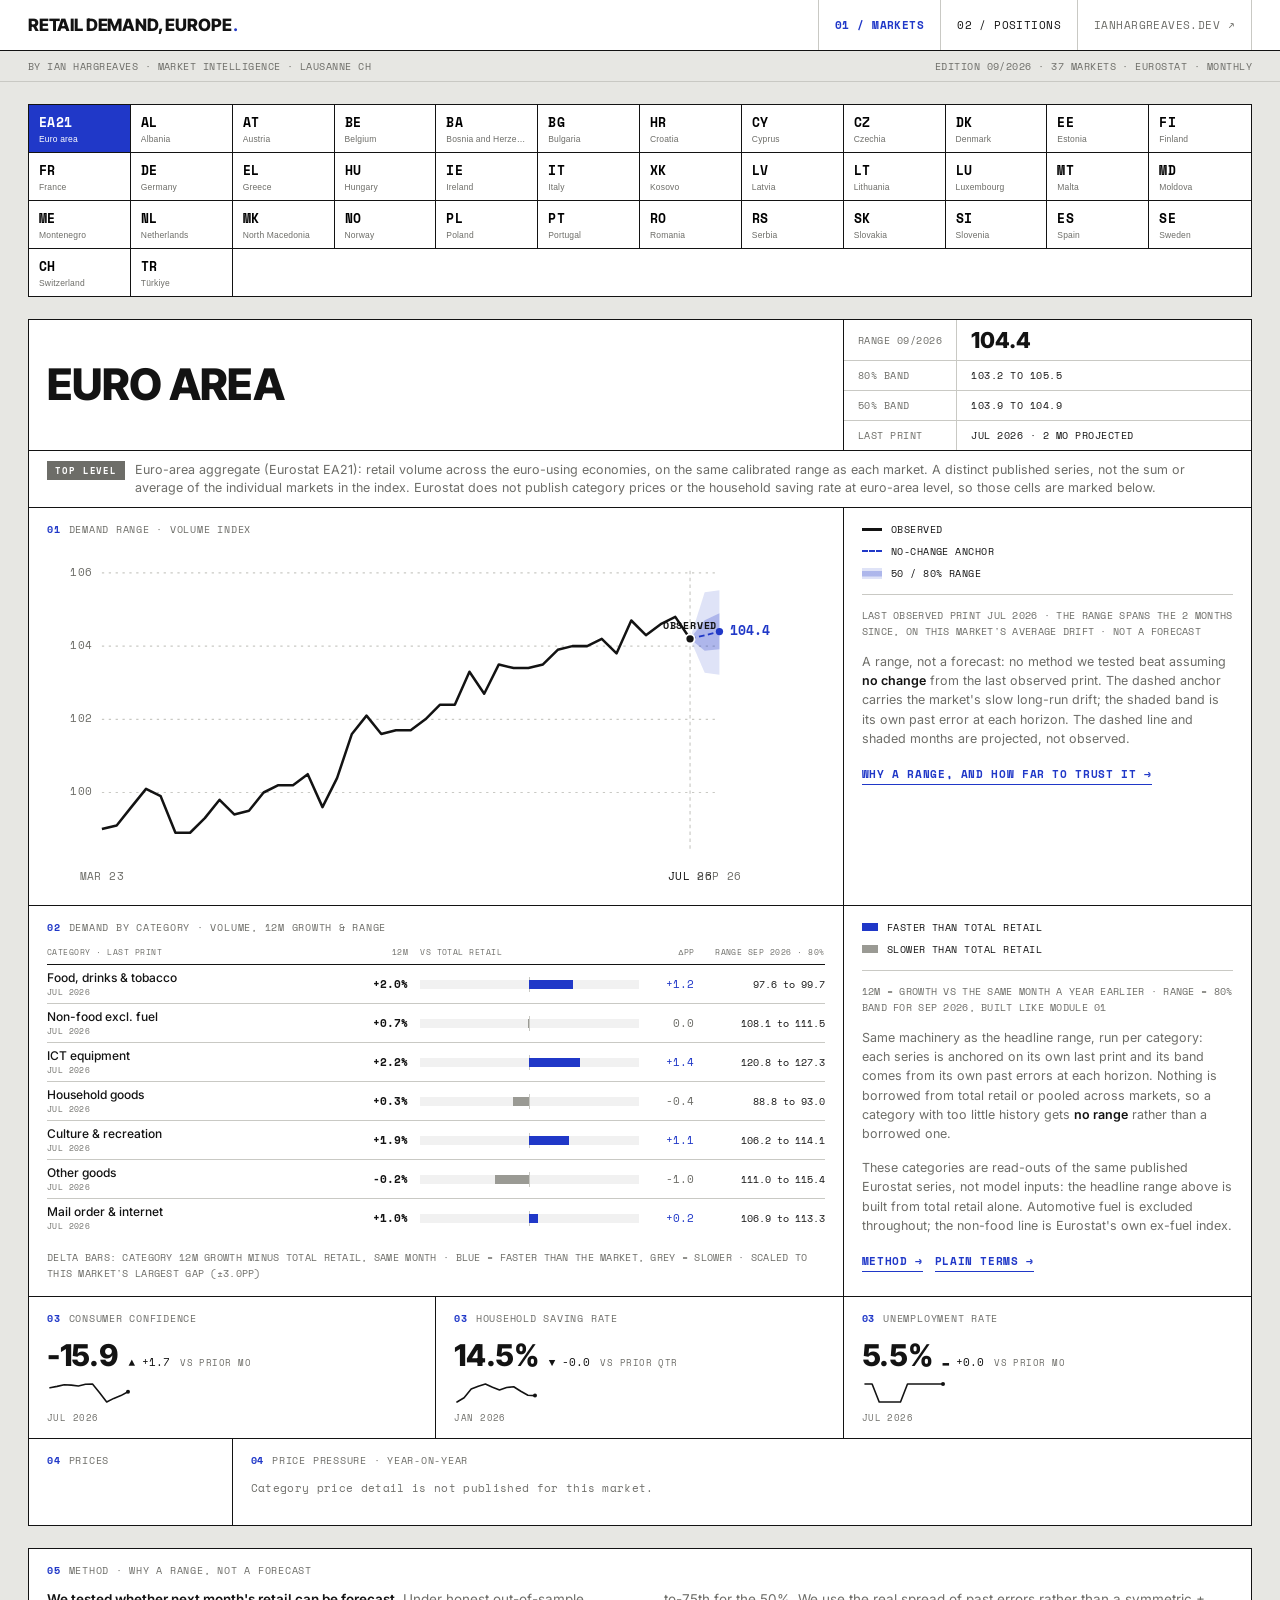
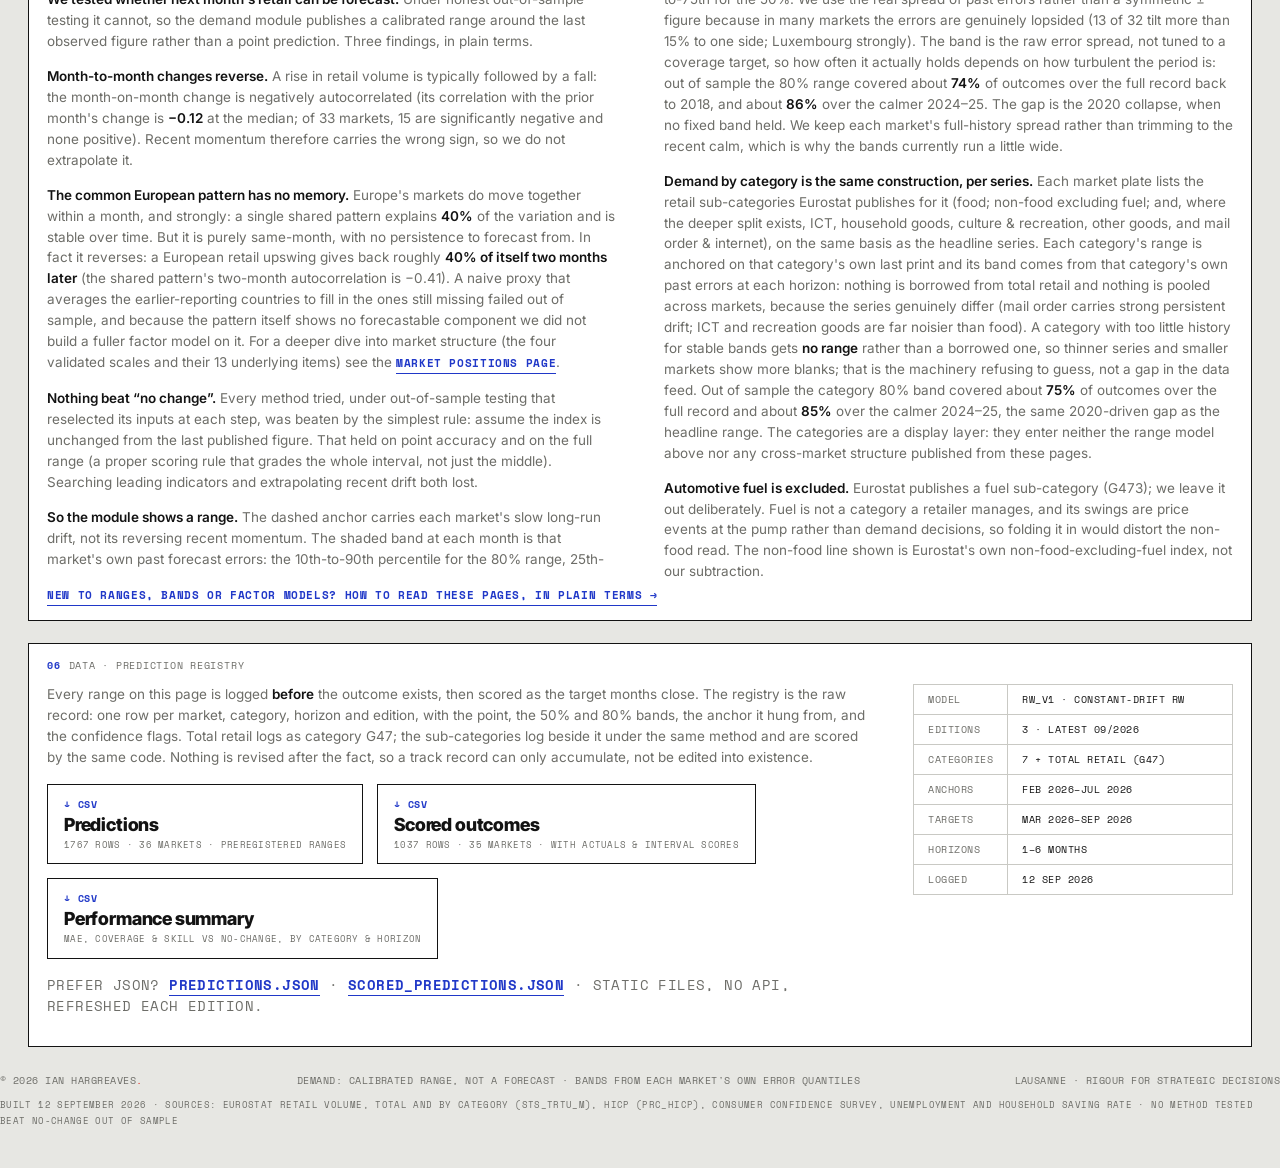
==== commit bc1af4a1: "edition 2026-09" ====
--- a/index.html
+++ b/index.html
@@ -4,7 +4,7 @@
 <meta charset="UTF-8">
 <meta name="viewport" content="width=device-width, initial-scale=1.0">
 <title>Retail Demand, Europe · A calibrated range, not a forecast</title>
-<meta name="description" content="A monthly data sheet for European retail and FMCG: a calibrated range for retail demand (not a forecast), plus consumer confidence, financial headroom and category price pressure, across 35 markets.">
+<meta name="description" content="A monthly data sheet for European retail and FMCG: a calibrated range for retail demand (not a forecast), plus consumer confidence, financial headroom and category price pressure, across 37 markets.">
 <link rel="canonical" href="https://retaildemand.org/">
 <meta name="author" content="Ian Hargreaves">
 <meta name="robots" content="index, follow, max-image-preview:large">
@@ -17,7 +17,7 @@
 <meta property="og:locale" content="en_GB">
 <meta property="og:url" content="https://retaildemand.org/">
 <meta property="og:title" content="Retail Demand, Europe">
-<meta property="og:description" content="A monthly data sheet for European retail and FMCG: a calibrated range for retail demand (not a forecast), plus consumer confidence, financial headroom and category price pressure, across 35 markets.">
+<meta property="og:description" content="A monthly data sheet for European retail and FMCG: a calibrated range for retail demand (not a forecast), plus consumer confidence, financial headroom and category price pressure, across 37 markets.">
 <meta property="og:image" content="https://retaildemand.org/og-image.png">
 <meta property="og:image:width" content="1200">
 <meta property="og:image:height" content="630">
@@ -47,6 +47,7 @@
 <link rel="preconnect" href="https://fonts.gstatic.com" crossorigin>
 <link href="https://fonts.googleapis.com/css2?family=Inter+Tight:wght@600;700;800&family=Inter:wght@400;500;600&family=Space+Mono:wght@400;700&display=swap" rel="stylesheet">
 <link rel="stylesheet" href="/site-header.css">
+<script src="/analytics.js" defer></script>
 <style>
 /* Retail Demand, Europe: standalone Swiss data sheet ("the Plate").
    Concrete ground, white plates with 1.5px ink borders, modules sharing
@@ -71,7 +72,7 @@
 .ix{appearance:none;background:none;border:none;border-right:1px solid var(--ink);border-bottom:1px solid var(--ink);
   text-align:left;padding:8px 10px;cursor:pointer;transition:background .15s,color .15s;min-width:0}
 .ix:nth-child(12n){border-right:none}
-.ix:nth-last-child(-n+12){border-bottom:none}
+.ix:nth-last-child(-n+2){border-bottom:none}
 .ix b{display:block;font-family:var(--mono);font-weight:700;font-size:12.5px;letter-spacing:.03em}
 .ix span{display:block;font-size:8.5px;color:var(--muted);letter-spacing:.02em;margin-top:2px;white-space:nowrap;overflow:hidden;text-overflow:ellipsis}
 .ix:hover{background:rgba(32,56,200,.07)}
@@ -275,18 +276,18 @@
 </div></header>
 <div class="indexstrip"><div class="is-grid">
   <span>By <a href="https://ianhargreaves.dev/">Ian Hargreaves</a> · Market intelligence · Lausanne CH</span>
-  <span>Edition 08/2026 · 35 markets · Eurostat · Monthly</span>
+  <span>Edition 09/2026 · 37 markets · Eurostat · Monthly</span>
 </div></div>
 
 <div class="wrap">
   <nav aria-label="Market index">
-    <div class="plate ixgrid"><button type="button" class="ix on ix-agg" data-geo="EA21" aria-current="true"><b>EA21</b><span>Euro area</span></button><button type="button" class="ix" data-geo="AL"><b>AL</b><span>Albania</span></button><button type="button" class="ix" data-geo="AT"><b>AT</b><span>Austria</span></button><button type="button" class="ix" data-geo="BE"><b>BE</b><span>Belgium</span></button><button type="button" class="ix" data-geo="BA"><b>BA</b><span>Bosnia and Herzegovina</span></button><button type="button" class="ix" data-geo="BG"><b>BG</b><span>Bulgaria</span></button><button type="button" class="ix" data-geo="HR"><b>HR</b><span>Croatia</span></button><button type="button" class="ix" data-geo="CY"><b>CY</b><span>Cyprus</span></button><button type="button" class="ix" data-geo="CZ"><b>CZ</b><span>Czechia</span></button><button type="button" class="ix" data-geo="DK"><b>DK</b><span>Denmark</span></button><button type="button" class="ix" data-geo="EE"><b>EE</b><span>Estonia</span></button><button type="button" class="ix" data-geo="FI"><b>FI</b><span>Finland</span></button><button type="button" class="ix" data-geo="FR"><b>FR</b><span>France</span></button><button type="button" class="ix" data-geo="DE"><b>DE</b><span>Germany</span></button><button type="button" class="ix" data-geo="EL"><b>EL</b><span>Greece</span></button><button type="button" class="ix" data-geo="HU"><b>HU</b><span>Hungary</span></button><button type="button" class="ix" data-geo="IE"><b>IE</b><span>Ireland</span></button><button type="button" class="ix" data-geo="IT"><b>IT</b><span>Italy</span></button><button type="button" class="ix" data-geo="LV"><b>LV</b><span>Latvia</span></button><button type="button" class="ix" data-geo="LT"><b>LT</b><span>Lithuania</span></button><button type="button" class="ix" data-geo="LU"><b>LU</b><span>Luxembourg</span></button><button type="button" class="ix" data-geo="MT"><b>MT</b><span>Malta</span></button><button type="button" class="ix" data-geo="ME"><b>ME</b><span>Montenegro</span></button><button type="button" class="ix" data-geo="NL"><b>NL</b><span>Netherlands</span></button><button type="button" class="ix" data-geo="MK"><b>MK</b><span>North Macedonia</span></button><button type="button" class="ix" data-geo="NO"><b>NO</b><span>Norway</span></button><button type="button" class="ix" data-geo="PL"><b>PL</b><span>Poland</span></button><button type="button" class="ix" data-geo="PT"><b>PT</b><span>Portugal</span></button><button type="button" class="ix" data-geo="RO"><b>RO</b><span>Romania</span></button><button type="button" class="ix" data-geo="RS"><b>RS</b><span>Serbia</span></button><button type="button" class="ix" data-geo="SK"><b>SK</b><span>Slovakia</span></button><button type="button" class="ix" data-geo="SI"><b>SI</b><span>Slovenia</span></button><button type="button" class="ix" data-geo="ES"><b>ES</b><span>Spain</span></button><button type="button" class="ix" data-geo="SE"><b>SE</b><span>Sweden</span></button><button type="button" class="ix" data-geo="CH"><b>CH</b><span>Switzerland</span></button><button type="button" class="ix" data-geo="TR"><b>TR</b><span>Türkiye</span></button></div>
-    <select class="mkt-select" id="countrySelect" aria-label="Market"><option value="EA21" selected>🇪🇺 Euro area</option><option value="AL">🇦🇱 Albania</option><option value="AT">🇦🇹 Austria</option><option value="BE">🇧🇪 Belgium</option><option value="BA">🇧🇦 Bosnia and Herzegovina</option><option value="BG">🇧🇬 Bulgaria</option><option value="HR">🇭🇷 Croatia</option><option value="CY">🇨🇾 Cyprus</option><option value="CZ">🇨🇿 Czechia</option><option value="DK">🇩🇰 Denmark</option><option value="EE">🇪🇪 Estonia</option><option value="FI">🇫🇮 Finland</option><option value="FR">🇫🇷 France</option><option value="DE">🇩🇪 Germany</option><option value="EL">🇬🇷 Greece</option><option value="HU">🇭🇺 Hungary</option><option value="IE">🇮🇪 Ireland</option><option value="IT">🇮🇹 Italy</option><option value="LV">🇱🇻 Latvia</option><option value="LT">🇱🇹 Lithuania</option><option value="LU">🇱🇺 Luxembourg</option><option value="MT">🇲🇹 Malta</option><option value="ME">🇲🇪 Montenegro</option><option value="NL">🇳🇱 Netherlands</option><option value="MK">🇲🇰 North Macedonia</option><option value="NO">🇳🇴 Norway</option><option value="PL">🇵🇱 Poland</option><option value="PT">🇵🇹 Portugal</option><option value="RO">🇷🇴 Romania</option><option value="RS">🇷🇸 Serbia</option><option value="SK">🇸🇰 Slovakia</option><option value="SI">🇸🇮 Slovenia</option><option value="ES">🇪🇸 Spain</option><option value="SE">🇸🇪 Sweden</option><option value="CH">🇨🇭 Switzerland</option><option value="TR">🇹🇷 Türkiye</option></select>
+    <div class="plate ixgrid"><button type="button" class="ix on ix-agg" data-geo="EA21" aria-current="true"><b>EA21</b><span>Euro area</span></button><button type="button" class="ix" data-geo="AL"><b>AL</b><span>Albania</span></button><button type="button" class="ix" data-geo="AT"><b>AT</b><span>Austria</span></button><button type="button" class="ix" data-geo="BE"><b>BE</b><span>Belgium</span></button><button type="button" class="ix" data-geo="BA"><b>BA</b><span>Bosnia and Herzegovina</span></button><button type="button" class="ix" data-geo="BG"><b>BG</b><span>Bulgaria</span></button><button type="button" class="ix" data-geo="HR"><b>HR</b><span>Croatia</span></button><button type="button" class="ix" data-geo="CY"><b>CY</b><span>Cyprus</span></button><button type="button" class="ix" data-geo="CZ"><b>CZ</b><span>Czechia</span></button><button type="button" class="ix" data-geo="DK"><b>DK</b><span>Denmark</span></button><button type="button" class="ix" data-geo="EE"><b>EE</b><span>Estonia</span></button><button type="button" class="ix" data-geo="FI"><b>FI</b><span>Finland</span></button><button type="button" class="ix" data-geo="FR"><b>FR</b><span>France</span></button><button type="button" class="ix" data-geo="DE"><b>DE</b><span>Germany</span></button><button type="button" class="ix" data-geo="EL"><b>EL</b><span>Greece</span></button><button type="button" class="ix" data-geo="HU"><b>HU</b><span>Hungary</span></button><button type="button" class="ix" data-geo="IE"><b>IE</b><span>Ireland</span></button><button type="button" class="ix" data-geo="IT"><b>IT</b><span>Italy</span></button><button type="button" class="ix" data-geo="XK"><b>XK</b><span>Kosovo</span></button><button type="button" class="ix" data-geo="LV"><b>LV</b><span>Latvia</span></button><button type="button" class="ix" data-geo="LT"><b>LT</b><span>Lithuania</span></button><button type="button" class="ix" data-geo="LU"><b>LU</b><span>Luxembourg</span></button><button type="button" class="ix" data-geo="MT"><b>MT</b><span>Malta</span></button><button type="button" class="ix" data-geo="MD"><b>MD</b><span>Moldova</span></button><button type="button" class="ix" data-geo="ME"><b>ME</b><span>Montenegro</span></button><button type="button" class="ix" data-geo="NL"><b>NL</b><span>Netherlands</span></button><button type="button" class="ix" data-geo="MK"><b>MK</b><span>North Macedonia</span></button><button type="button" class="ix" data-geo="NO"><b>NO</b><span>Norway</span></button><button type="button" class="ix" data-geo="PL"><b>PL</b><span>Poland</span></button><button type="button" class="ix" data-geo="PT"><b>PT</b><span>Portugal</span></button><button type="button" class="ix" data-geo="RO"><b>RO</b><span>Romania</span></button><button type="button" class="ix" data-geo="RS"><b>RS</b><span>Serbia</span></button><button type="button" class="ix" data-geo="SK"><b>SK</b><span>Slovakia</span></button><button type="button" class="ix" data-geo="SI"><b>SI</b><span>Slovenia</span></button><button type="button" class="ix" data-geo="ES"><b>ES</b><span>Spain</span></button><button type="button" class="ix" data-geo="SE"><b>SE</b><span>Sweden</span></button><button type="button" class="ix" data-geo="CH"><b>CH</b><span>Switzerland</span></button><button type="button" class="ix" data-geo="TR"><b>TR</b><span>Türkiye</span></button></div>
+    <select class="mkt-select" id="countrySelect" aria-label="Market"><option value="EA21" selected>🇪🇺 Euro area</option><option value="AL">🇦🇱 Albania</option><option value="AT">🇦🇹 Austria</option><option value="BE">🇧🇪 Belgium</option><option value="BA">🇧🇦 Bosnia and Herzegovina</option><option value="BG">🇧🇬 Bulgaria</option><option value="HR">🇭🇷 Croatia</option><option value="CY">🇨🇾 Cyprus</option><option value="CZ">🇨🇿 Czechia</option><option value="DK">🇩🇰 Denmark</option><option value="EE">🇪🇪 Estonia</option><option value="FI">🇫🇮 Finland</option><option value="FR">🇫🇷 France</option><option value="DE">🇩🇪 Germany</option><option value="EL">🇬🇷 Greece</option><option value="HU">🇭🇺 Hungary</option><option value="IE">🇮🇪 Ireland</option><option value="IT">🇮🇹 Italy</option><option value="XK">🇽🇰 Kosovo</option><option value="LV">🇱🇻 Latvia</option><option value="LT">🇱🇹 Lithuania</option><option value="LU">🇱🇺 Luxembourg</option><option value="MT">🇲🇹 Malta</option><option value="MD">🇲🇩 Moldova</option><option value="ME">🇲🇪 Montenegro</option><option value="NL">🇳🇱 Netherlands</option><option value="MK">🇲🇰 North Macedonia</option><option value="NO">🇳🇴 Norway</option><option value="PL">🇵🇱 Poland</option><option value="PT">🇵🇹 Portugal</option><option value="RO">🇷🇴 Romania</option><option value="RS">🇷🇸 Serbia</option><option value="SK">🇸🇰 Slovakia</option><option value="SI">🇸🇮 Slovenia</option><option value="ES">🇪🇸 Spain</option><option value="SE">🇸🇪 Sweden</option><option value="CH">🇨🇭 Switzerland</option><option value="TR">🇹🇷 Türkiye</option></select>
   </nav>
 
   <main>
     <div id="report">
-      <div class="plate mod"><div class="cell c-name"><h1 class="mkt-name">Euro area</h1></div><div class="cell c-tb last"><div class="tb"><div>Range 08/2026</div><div class="big">104.8</div><div>80% band</div><div>103.3 to 106.0</div><div>50% band</div><div>104.1 to 105.3</div><div>Last print</div><div>MAY 2026 · 3 mo projected</div></div></div><div class="cell c-note last"><span class="mkt-note-tag">Top level</span><span>Euro-area aggregate (Eurostat EA21): retail volume across the euro-using economies, on the same calibrated range as each market. A distinct published series, not the sum or average of the individual markets in the index. Eurostat does not publish category prices or the household saving rate at euro-area level, so those cells are marked below.</span></div><div class="cell c-chart"><div class="chead"><b>01</b>Demand range · volume index</div><svg viewBox="0 0 680 300" class="demand" preserveAspectRatio="xMidYMid meet"><line x1="48" y1="213.8" x2="588" y2="213.8" stroke="#c9c9c4" stroke-width="1" stroke-dasharray="2 4"/><text x="40" y="213.8" class="dax" text-anchor="end" dominant-baseline="middle">100</text><line x1="48" y1="155.2" x2="588" y2="155.2" stroke="#c9c9c4" stroke-width="1" stroke-dasharray="2 4"/><text x="40" y="155.2" class="dax" text-anchor="end" dominant-baseline="middle">102</text><line x1="48" y1="96.5" x2="588" y2="96.5" stroke="#c9c9c4" stroke-width="1" stroke-dasharray="2 4"/><text x="40" y="96.5" class="dax" text-anchor="end" dominant-baseline="middle">104</text><line x1="48" y1="37.8" x2="588" y2="37.8" stroke="#c9c9c4" stroke-width="1" stroke-dasharray="2 4"/><text x="40" y="37.8" class="dax" text-anchor="end" dominant-baseline="middle">106</text><text x="48.0" y="290" class="dax" text-anchor="middle">FEB 23</text><text x="549.4" y="290" class="dax dax-la" text-anchor="middle">MAY 26</text><text x="588.0" y="290" class="dax" text-anchor="middle">AUG 26</text><line x1="549.4" y1="20" x2="549.4" y2="266" stroke="#c9c9c4" stroke-width="1" stroke-dasharray="3 3"/><polygon points="549.4,84.8 562.3,48.1 575.1,45.3 588.0,37.0 588.0,116.6 575.1,114.3 562.3,111.8" fill="rgba(32,56,200,.14)"/><polygon points="549.4,84.8 562.3,68.9 575.1,65.8 588.0,56.9 588.0,95.0 575.1,91.8 562.3,94.2" fill="rgba(32,56,200,.26)"/><polyline fill="none" stroke="#2038c8" stroke-width="1.6" stroke-dasharray="5 3" stroke-linejoin="round" points="549.4,84.8 562.3,81.7 575.1,78.8 588.0,72.4"/><circle cx="588.0" cy="72.4" r="3.2" fill="#2038c8"/><text x="597.0" y="72.4" class="dax-now" dominant-baseline="middle">104.8</text><polyline fill="none" stroke="#131313" stroke-width="2.2" stroke-linejoin="round" points="48.0,219.7 60.9,243.2 73.7,240.2 86.6,225.6 99.4,210.9 112.3,216.8 125.1,246.1 138.0,249.0 150.9,237.3 163.7,219.7 176.6,231.4 189.4,228.5 202.3,213.8 215.1,210.9 228.0,208.0 240.9,199.2 253.7,222.6 266.6,202.1 279.4,166.9 292.3,152.2 305.1,166.9 318.0,166.9 330.9,164.0 343.7,155.2 356.6,146.4 369.4,143.4 382.3,117.0 395.1,131.7 408.0,111.2 420.9,117.0 433.7,114.1 446.6,111.2 459.4,99.4 472.3,99.4 485.1,99.4 498.0,93.6 510.9,105.3 523.7,81.8 536.6,90.6 549.4,84.8"/><circle cx="549.4" cy="84.8" r="4" fill="#131313" stroke="#ffffff" stroke-width="1.6"/><text x="549.4" y="75.8" class="dax-obs" text-anchor="middle">OBSERVED</text><line class="dtip-x" x1="0" y1="20" x2="0" y2="266" visibility="hidden"/><circle class="dtip-dot dtip-a" r="3.4" visibility="hidden"/><circle class="dtip-dot dtip-n" r="3.4" visibility="hidden"/><rect class="dtip-hit" x="48.0" y="20" width="12.9" height="246" data-cx="48.0" data-m="FEB 2023" data-a="99.8" data-ay="219.7"/><rect class="dtip-hit" x="54.4" y="20" width="12.9" height="246" data-cx="60.9" data-m="MAR 2023" data-a="99.0" data-ay="243.2"/><rect class="dtip-hit" x="67.3" y="20" width="12.9" height="246" data-cx="73.7" data-m="APR 2023" data-a="99.1" data-ay="240.2"/><rect class="dtip-hit" x="80.1" y="20" width="12.9" height="246" data-cx="86.6" data-m="MAY 2023" data-a="99.6" data-ay="225.6"/><rect class="dtip-hit" x="93.0" y="20" width="12.9" height="246" data-cx="99.4" data-m="JUN 2023" data-a="100.1" data-ay="210.9"/><rect class="dtip-hit" x="105.9" y="20" width="12.9" height="246" data-cx="112.3" data-m="JUL 2023" data-a="99.9" data-ay="216.8"/><rect class="dtip-hit" x="118.7" y="20" width="12.9" height="246" data-cx="125.1" data-m="AUG 2023" data-a="98.9" data-ay="246.1"/><rect class="dtip-hit" x="131.6" y="20" width="12.9" height="246" data-cx="138.0" data-m="SEP 2023" data-a="98.8" data-ay="249.0"/><rect class="dtip-hit" x="144.4" y="20" width="12.9" height="246" data-cx="150.9" data-m="OCT 2023" data-a="99.2" data-ay="237.3"/><rect class="dtip-hit" x="157.3" y="20" width="12.9" height="246" data-cx="163.7" data-m="NOV 2023" data-a="99.8" data-ay="219.7"/><rect class="dtip-hit" x="170.1" y="20" width="12.9" height="246" data-cx="176.6" data-m="DEC 2023" data-a="99.4" data-ay="231.4"/><rect class="dtip-hit" x="183.0" y="20" width="12.9" height="246" data-cx="189.4" data-m="JAN 2024" data-a="99.5" data-ay="228.5"/><rect class="dtip-hit" x="195.9" y="20" width="12.9" height="246" data-cx="202.3" data-m="FEB 2024" data-a="100.0" data-ay="213.8"/><rect class="dtip-hit" x="208.7" y="20" width="12.9" height="246" data-cx="215.1" data-m="MAR 2024" data-a="100.1" data-ay="210.9"/><rect class="dtip-hit" x="221.6" y="20" width="12.9" height="246" data-cx="228.0" data-m="APR 2024" data-a="100.2" data-ay="208.0"/><rect class="dtip-hit" x="234.4" y="20" width="12.9" height="246" data-cx="240.9" data-m="MAY 2024" data-a="100.5" data-ay="199.2"/><rect class="dtip-hit" x="247.3" y="20" width="12.9" height="246" data-cx="253.7" data-m="JUN 2024" data-a="99.7" data-ay="222.6"/><rect class="dtip-hit" x="260.1" y="20" width="12.9" height="246" data-cx="266.6" data-m="JUL 2024" data-a="100.4" data-ay="202.1"/><rect class="dtip-hit" x="273.0" y="20" width="12.9" height="246" data-cx="279.4" data-m="AUG 2024" data-a="101.6" data-ay="166.9"/><rect class="dtip-hit" x="285.9" y="20" width="12.9" height="246" data-cx="292.3" data-m="SEP 2024" data-a="102.1" data-ay="152.2"/><rect class="dtip-hit" x="298.7" y="20" width="12.9" height="246" data-cx="305.1" data-m="OCT 2024" data-a="101.6" data-ay="166.9"/><rect class="dtip-hit" x="311.6" y="20" width="12.9" height="246" data-cx="318.0" data-m="NOV 2024" data-a="101.6" data-ay="166.9"/><rect class="dtip-hit" x="324.4" y="20" width="12.9" height="246" data-cx="330.9" data-m="DEC 2024" data-a="101.7" data-ay="164.0"/><rect class="dtip-hit" x="337.3" y="20" width="12.9" height="246" data-cx="343.7" data-m="JAN 2025" data-a="102.0" data-ay="155.2"/><rect class="dtip-hit" x="350.1" y="20" width="12.9" height="246" data-cx="356.6" data-m="FEB 2025" data-a="102.3" data-ay="146.4"/><rect class="dtip-hit" x="363.0" y="20" width="12.9" height="246" data-cx="369.4" data-m="MAR 2025" data-a="102.4" data-ay="143.4"/><rect class="dtip-hit" x="375.9" y="20" width="12.9" height="246" data-cx="382.3" data-m="APR 2025" data-a="103.3" data-ay="117.0"/><rect class="dtip-hit" x="388.7" y="20" width="12.9" height="246" data-cx="395.1" data-m="MAY 2025" data-a="102.8" data-ay="131.7"/><rect class="dtip-hit" x="401.6" y="20" width="12.9" height="246" data-cx="408.0" data-m="JUN 2025" data-a="103.5" data-ay="111.2"/><rect class="dtip-hit" x="414.4" y="20" width="12.9" height="246" data-cx="420.9" data-m="JUL 2025" data-a="103.3" data-ay="117.0"/><rect class="dtip-hit" x="427.3" y="20" width="12.9" height="246" data-cx="433.7" data-m="AUG 2025" data-a="103.4" data-ay="114.1"/><rect class="dtip-hit" x="440.1" y="20" width="12.9" height="246" data-cx="446.6" data-m="SEP 2025" data-a="103.5" data-ay="111.2"/><rect class="dtip-hit" x="453.0" y="20" width="12.9" height="246" data-cx="459.4" data-m="OCT 2025" data-a="103.9" data-ay="99.4"/><rect class="dtip-hit" x="465.9" y="20" width="12.9" height="246" data-cx="472.3" data-m="NOV 2025" data-a="103.9" data-ay="99.4"/><rect class="dtip-hit" x="478.7" y="20" width="12.9" height="246" data-cx="485.1" data-m="DEC 2025" data-a="103.9" data-ay="99.4"/><rect class="dtip-hit" x="491.6" y="20" width="12.9" height="246" data-cx="498.0" data-m="JAN 2026" data-a="104.1" data-ay="93.6"/><rect class="dtip-hit" x="504.4" y="20" width="12.9" height="246" data-cx="510.9" data-m="FEB 2026" data-a="103.7" data-ay="105.3"/><rect class="dtip-hit" x="517.3" y="20" width="12.9" height="246" data-cx="523.7" data-m="MAR 2026" data-a="104.5" data-ay="81.8"/><rect class="dtip-hit" x="530.1" y="20" width="12.9" height="246" data-cx="536.6" data-m="APR 2026" data-a="104.2" data-ay="90.6"/><rect class="dtip-hit" x="543.0" y="20" width="12.9" height="246" data-cx="549.4" data-m="MAY 2026" data-a="104.4" data-ay="84.8"/><rect class="dtip-hit" x="555.9" y="20" width="12.9" height="246" data-cx="562.3" data-m="JUN 2026" data-n="104.5" data-ny="81.7" data-b80="103.5 to 105.6" data-b50="104.1 to 104.9"/><rect class="dtip-hit" x="568.7" y="20" width="12.9" height="246" data-cx="575.1" data-m="JUL 2026" data-n="104.6" data-ny="78.8" data-b80="103.4 to 105.7" data-b50="104.2 to 105.0"/><rect class="dtip-hit" x="581.6" y="20" width="6.4" height="246" data-cx="588.0" data-m="AUG 2026" data-n="104.8" data-ny="72.4" data-b80="103.3 to 106.0" data-b50="104.1 to 105.3"/></svg></div><div class="cell c-rail last"><div class="rail"><div class="legend"><span class="li"><span class="sw"></span>Observed</span><span class="li"><span class="sw sw-pt"></span>No-change anchor</span><span class="li"><span class="sw sw-band"></span>50 / 80% range</span></div><p class="cap">Last observed print MAY 2026 · the range spans the 3 months since, on this market's average drift · not a forecast</p><p class="note">A range, not a forecast: no method we tested beat assuming <b>no change</b> from the last observed print. The dashed anchor carries the market's slow long-run drift; the shaded band is its own past error at each horizon. The dashed line and shaded months are projected, not observed.</p><a class="mlink" href="#method">Why a range, and how far to trust it &rarr;</a></div></div><div class="cell c-cat"><div class="chead"><b>02</b>Demand by category · volume, 12m growth &amp; range</div><div class="scb-head"><span>Category · last print</span><span class="tr">12m</span><span>vs total retail</span><span class="tr">&Delta;pp</span><span class="tr">Range AUG 2026 · 80%</span></div><div class="scb-rows"><div class="scb"><span class="scb-lab">Food, drinks & tobacco<i>MAY 2026</i></span><span class="scb-g">+2.2%</span><div class="scb-track"><div class="scb-bar pos" style="left:50.0%;width:6.0%"></div></div><span class="scb-d pos">+0.6</span><span class="scb-r">97.7 to 100.2</span></div><div class="scb"><span class="scb-lab">Non-food excl. fuel<i>MAY 2026</i></span><span class="scb-g">+2.3%</span><div class="scb-track"><div class="scb-bar pos" style="left:50.0%;width:7.7%"></div></div><span class="scb-d pos">+0.8</span><span class="scb-r">108.0 to 111.9</span></div><div class="scb"><span class="scb-lab">ICT equipment<i>MAY 2026</i></span><span class="scb-g">+6.6%</span><div class="scb-track"><div class="scb-bar pos" style="left:50.0%;width:50.0%"></div></div><span class="scb-d pos">+5.1</span><span class="scb-r">122.9 to 130.4</span></div><div class="scb"><span class="scb-lab">Household goods<i>MAY 2026</i></span><span class="scb-g">+1.1%</span><div class="scb-track"><div class="scb-bar neg" style="left:45.5%;width:4.5%"></div></div><span class="scb-d neg">-0.5</span><span class="scb-r">88.6 to 93.7</span></div><div class="scb"><span class="scb-lab">Culture & recreation<i>MAY 2026</i></span><span class="scb-g">+2.5%</span><div class="scb-track"><div class="scb-bar pos" style="left:50.0%;width:9.6%"></div></div><span class="scb-d pos">+1.0</span><span class="scb-r">105.2 to 113.8</span></div><div class="scb"><span class="scb-lab">Other goods<i>MAY 2026</i></span><span class="scb-g">+2.1%</span><div class="scb-track"><div class="scb-bar pos" style="left:50.0%;width:5.8%"></div></div><span class="scb-d pos">+0.6</span><span class="scb-r">112.8 to 117.6</span></div><div class="scb"><span class="scb-lab">Mail order & internet<i>MAY 2026</i></span><span class="scb-g">+5.8%</span><div class="scb-track"><div class="scb-bar pos" style="left:50.0%;width:42.1%"></div></div><span class="scb-d pos">+4.3</span><span class="scb-r">108.3 to 115.8</span></div></div><p class="cap scb-cap">Delta bars: category 12m growth minus total retail, same month · blue = faster than the market, grey = slower · scaled to this market's largest gap (&plusmn;5.1pp)</p></div><div class="cell c-catrail last"><div class="rail"><div class="legend"><span class="li"><span class="sw-dpos"></span>Faster than total retail</span><span class="li"><span class="sw-dneg"></span>Slower than total retail</span></div><p class="cap">12m = growth vs the same month a year earlier · range = 80% band for AUG 2026, built like module 01</p><p class="note">Same machinery as the headline range, run per category: each series is anchored on its own last print and its band comes from its own past errors at each horizon. Nothing is borrowed from total retail or pooled across markets, so a category with too little history gets <b>no range</b> rather than a borrowed one.</p><p class="note">These categories are read-outs of the same published Eurostat series, not model inputs: the headline range above is built from total retail alone. Automotive fuel is excluded throughout; the non-food line is Eurostat's own ex-fuel index.</p><a class="mlink" href="#method">Method &rarr;</a> &nbsp; <a class="mlink" href="/methods.html">Plain terms &rarr;</a></div></div><div class="cell c-conf"><div class="chead"><b>03</b>Consumer confidence</div><div class="m-valrow"><span class="m-num">-18.9</span><span class="m-move">▲&nbsp;+1.6</span><span class="m-per">vs prior mo</span></div><svg viewBox="0 0 84 24" width="84" height="24" class="spark" preserveAspectRatio="none"><polyline fill="none" stroke="#131313" stroke-width="1.6" stroke-linecap="round" stroke-linejoin="round" points="3.0,6.3 10.1,5.4 17.2,6.8 24.3,5.4 31.4,3.4 38.5,4.1 45.5,5.0 52.6,3.2 59.7,3.0 66.8,11.7 73.9,21.0 81.0,17.4"/><circle cx="81.0" cy="17.4" r="2" fill="#131313"/></svg><span class="m-as">MAY 2026</span></div><div class="cell c-conf"><div class="chead"><b>03</b>Household saving rate</div><div class="m-valrow"><span class="m-num">14.5%</span><span class="m-move">▼&nbsp;-0.0</span><span class="m-per">vs prior qtr</span></div><svg viewBox="0 0 84 24" width="84" height="24" class="spark" preserveAspectRatio="none"><polyline fill="none" stroke="#131313" stroke-width="1.6" stroke-linecap="round" stroke-linejoin="round" points="3.0,21.0 10.1,16.8 17.2,8.1 24.3,5.2 31.4,3.0 38.5,6.3 45.5,8.9 52.6,6.5 59.7,5.7 66.8,10.2 73.9,14.2 81.0,14.6"/><circle cx="81.0" cy="14.6" r="2" fill="#131313"/></svg><span class="m-as">JAN 2026</span></div><div class="cell c-conf last"><div class="chead"><b>03</b>Unemployment rate</div><div class="m-valrow"><span class="m-num">5.4%</span><span class="m-move">▼&nbsp;-0.1</span><span class="m-per">vs prior mo</span></div><svg viewBox="0 0 84 24" width="84" height="24" class="spark" preserveAspectRatio="none"><polyline fill="none" stroke="#131313" stroke-width="1.6" stroke-linecap="round" stroke-linejoin="round" points="3.0,3.0 10.1,3.0 17.2,3.0 24.3,3.0 31.4,21.0 38.5,21.0 45.5,21.0 52.6,21.0 59.7,3.0 66.8,3.0 73.9,3.0 81.0,21.0"/><circle cx="81.0" cy="21.0" r="2" fill="#131313"/></svg><span class="m-as">MAY 2026</span></div><div class="cell c-inf bot"><div class="chead"><b>04</b>Prices</div></div><div class="cell c-bars bot last"><div class="chead"><b>04</b>Price pressure · year-on-year</div><p class="cp-na">Category price detail is not published for this market.</p></div></div>
+      <div class="plate mod"><div class="cell c-name"><h1 class="mkt-name">Euro area</h1></div><div class="cell c-tb last"><div class="tb"><div>Range 09/2026</div><div class="big">104.4</div><div>80% band</div><div>103.2 to 105.5</div><div>50% band</div><div>103.9 to 104.9</div><div>Last print</div><div>JUL 2026 · 2 mo projected</div></div></div><div class="cell c-note last"><span class="mkt-note-tag">Top level</span><span>Euro-area aggregate (Eurostat EA21): retail volume across the euro-using economies, on the same calibrated range as each market. A distinct published series, not the sum or average of the individual markets in the index. Eurostat does not publish category prices or the household saving rate at euro-area level, so those cells are marked below.</span></div><div class="cell c-chart"><div class="chead"><b>01</b>Demand range · volume index</div><svg viewBox="0 0 680 300" class="demand" preserveAspectRatio="xMidYMid meet"><line x1="48" y1="213.8" x2="588" y2="213.8" stroke="#c9c9c4" stroke-width="1" stroke-dasharray="2 4"/><text x="40" y="213.8" class="dax" text-anchor="end" dominant-baseline="middle">100</text><line x1="48" y1="149.8" x2="588" y2="149.8" stroke="#c9c9c4" stroke-width="1" stroke-dasharray="2 4"/><text x="40" y="149.8" class="dax" text-anchor="end" dominant-baseline="middle">102</text><line x1="48" y1="85.8" x2="588" y2="85.8" stroke="#c9c9c4" stroke-width="1" stroke-dasharray="2 4"/><text x="40" y="85.8" class="dax" text-anchor="end" dominant-baseline="middle">104</text><line x1="48" y1="21.8" x2="588" y2="21.8" stroke="#c9c9c4" stroke-width="1" stroke-dasharray="2 4"/><text x="40" y="21.8" class="dax" text-anchor="end" dominant-baseline="middle">106</text><text x="48.0" y="290" class="dax" text-anchor="middle">MAR 23</text><text x="562.3" y="290" class="dax dax-la" text-anchor="middle">JUL 26</text><text x="588.0" y="290" class="dax" text-anchor="middle">SEP 26</text><line x1="562.3" y1="20" x2="562.3" y2="266" stroke="#c9c9c4" stroke-width="1" stroke-dasharray="3 3"/><polygon points="562.3,79.4 575.1,38.7 588.0,37.0 588.0,110.9 575.1,109.0" fill="rgba(32,56,200,.14)"/><polygon points="562.3,79.4 575.1,63.1 588.0,57.0 588.0,88.6 575.1,89.9" fill="rgba(32,56,200,.26)"/><polyline fill="none" stroke="#2038c8" stroke-width="1.6" stroke-dasharray="5 3" stroke-linejoin="round" points="562.3,79.4 575.1,76.4 588.0,73.1"/><circle cx="588.0" cy="73.1" r="3.2" fill="#2038c8"/><text x="597.0" y="73.1" class="dax-now" dominant-baseline="middle">104.4</text><polyline fill="none" stroke="#131313" stroke-width="2.2" stroke-linejoin="round" points="48.0,245.8 60.9,242.6 73.7,226.6 86.6,210.6 99.4,217.0 112.3,249.0 125.1,249.0 138.0,236.2 150.9,220.2 163.7,233.0 176.6,229.8 189.4,213.8 202.3,207.4 215.1,207.4 228.0,197.8 240.9,226.6 253.7,201.0 266.6,162.6 279.4,146.6 292.3,162.6 305.1,159.4 318.0,159.4 330.9,149.8 343.7,137.0 356.6,137.0 369.4,108.2 382.3,127.4 395.1,101.8 408.0,105.0 420.9,105.0 433.7,101.8 446.6,89.0 459.4,85.8 472.3,85.8 485.1,79.4 498.0,92.2 510.9,63.4 523.7,76.2 536.6,66.6 549.4,60.2 562.3,79.4"/><circle cx="562.3" cy="79.4" r="4" fill="#131313" stroke="#ffffff" stroke-width="1.6"/><text x="562.3" y="70.4" class="dax-obs" text-anchor="middle">OBSERVED</text><line class="dtip-x" x1="0" y1="20" x2="0" y2="266" visibility="hidden"/><circle class="dtip-dot dtip-a" r="3.4" visibility="hidden"/><circle class="dtip-dot dtip-n" r="3.4" visibility="hidden"/><rect class="dtip-hit" x="48.0" y="20" width="12.9" height="246" data-cx="48.0" data-m="MAR 2023" data-a="99.0" data-ay="245.8"/><rect class="dtip-hit" x="54.4" y="20" width="12.9" height="246" data-cx="60.9" data-m="APR 2023" data-a="99.1" data-ay="242.6"/><rect class="dtip-hit" x="67.3" y="20" width="12.9" height="246" data-cx="73.7" data-m="MAY 2023" data-a="99.6" data-ay="226.6"/><rect class="dtip-hit" x="80.1" y="20" width="12.9" height="246" data-cx="86.6" data-m="JUN 2023" data-a="100.1" data-ay="210.6"/><rect class="dtip-hit" x="93.0" y="20" width="12.9" height="246" data-cx="99.4" data-m="JUL 2023" data-a="99.9" data-ay="217.0"/><rect class="dtip-hit" x="105.9" y="20" width="12.9" height="246" data-cx="112.3" data-m="AUG 2023" data-a="98.9" data-ay="249.0"/><rect class="dtip-hit" x="118.7" y="20" width="12.9" height="246" data-cx="125.1" data-m="SEP 2023" data-a="98.9" data-ay="249.0"/><rect class="dtip-hit" x="131.6" y="20" width="12.9" height="246" data-cx="138.0" data-m="OCT 2023" data-a="99.3" data-ay="236.2"/><rect class="dtip-hit" x="144.4" y="20" width="12.9" height="246" data-cx="150.9" data-m="NOV 2023" data-a="99.8" data-ay="220.2"/><rect class="dtip-hit" x="157.3" y="20" width="12.9" height="246" data-cx="163.7" data-m="DEC 2023" data-a="99.4" data-ay="233.0"/><rect class="dtip-hit" x="170.1" y="20" width="12.9" height="246" data-cx="176.6" data-m="JAN 2024" data-a="99.5" data-ay="229.8"/><rect class="dtip-hit" x="183.0" y="20" width="12.9" height="246" data-cx="189.4" data-m="FEB 2024" data-a="100.0" data-ay="213.8"/><rect class="dtip-hit" x="195.9" y="20" width="12.9" height="246" data-cx="202.3" data-m="MAR 2024" data-a="100.2" data-ay="207.4"/><rect class="dtip-hit" x="208.7" y="20" width="12.9" height="246" data-cx="215.1" data-m="APR 2024" data-a="100.2" data-ay="207.4"/><rect class="dtip-hit" x="221.6" y="20" width="12.9" height="246" data-cx="228.0" data-m="MAY 2024" data-a="100.5" data-ay="197.8"/><rect class="dtip-hit" x="234.4" y="20" width="12.9" height="246" data-cx="240.9" data-m="JUN 2024" data-a="99.6" data-ay="226.6"/><rect class="dtip-hit" x="247.3" y="20" width="12.9" height="246" data-cx="253.7" data-m="JUL 2024" data-a="100.4" data-ay="201.0"/><rect class="dtip-hit" x="260.1" y="20" width="12.9" height="246" data-cx="266.6" data-m="AUG 2024" data-a="101.6" data-ay="162.6"/><rect class="dtip-hit" x="273.0" y="20" width="12.9" height="246" data-cx="279.4" data-m="SEP 2024" data-a="102.1" data-ay="146.6"/><rect class="dtip-hit" x="285.9" y="20" width="12.9" height="246" data-cx="292.3" data-m="OCT 2024" data-a="101.6" data-ay="162.6"/><rect class="dtip-hit" x="298.7" y="20" width="12.9" height="246" data-cx="305.1" data-m="NOV 2024" data-a="101.7" data-ay="159.4"/><rect class="dtip-hit" x="311.6" y="20" width="12.9" height="246" data-cx="318.0" data-m="DEC 2024" data-a="101.7" data-ay="159.4"/><rect class="dtip-hit" x="324.4" y="20" width="12.9" height="246" data-cx="330.9" data-m="JAN 2025" data-a="102.0" data-ay="149.8"/><rect class="dtip-hit" x="337.3" y="20" width="12.9" height="246" data-cx="343.7" data-m="FEB 2025" data-a="102.4" data-ay="137.0"/><rect class="dtip-hit" x="350.1" y="20" width="12.9" height="246" data-cx="356.6" data-m="MAR 2025" data-a="102.4" data-ay="137.0"/><rect class="dtip-hit" x="363.0" y="20" width="12.9" height="246" data-cx="369.4" data-m="APR 2025" data-a="103.3" data-ay="108.2"/><rect class="dtip-hit" x="375.9" y="20" width="12.9" height="246" data-cx="382.3" data-m="MAY 2025" data-a="102.7" data-ay="127.4"/><rect class="dtip-hit" x="388.7" y="20" width="12.9" height="246" data-cx="395.1" data-m="JUN 2025" data-a="103.5" data-ay="101.8"/><rect class="dtip-hit" x="401.6" y="20" width="12.9" height="246" data-cx="408.0" data-m="JUL 2025" data-a="103.4" data-ay="105.0"/><rect class="dtip-hit" x="414.4" y="20" width="12.9" height="246" data-cx="420.9" data-m="AUG 2025" data-a="103.4" data-ay="105.0"/><rect class="dtip-hit" x="427.3" y="20" width="12.9" height="246" data-cx="433.7" data-m="SEP 2025" data-a="103.5" data-ay="101.8"/><rect class="dtip-hit" x="440.1" y="20" width="12.9" height="246" data-cx="446.6" data-m="OCT 2025" data-a="103.9" data-ay="89.0"/><rect class="dtip-hit" x="453.0" y="20" width="12.9" height="246" data-cx="459.4" data-m="NOV 2025" data-a="104.0" data-ay="85.8"/><rect class="dtip-hit" x="465.9" y="20" width="12.9" height="246" data-cx="472.3" data-m="DEC 2025" data-a="104.0" data-ay="85.8"/><rect class="dtip-hit" x="478.7" y="20" width="12.9" height="246" data-cx="485.1" data-m="JAN 2026" data-a="104.2" data-ay="79.4"/><rect class="dtip-hit" x="491.6" y="20" width="12.9" height="246" data-cx="498.0" data-m="FEB 2026" data-a="103.8" data-ay="92.2"/><rect class="dtip-hit" x="504.4" y="20" width="12.9" height="246" data-cx="510.9" data-m="MAR 2026" data-a="104.7" data-ay="63.4"/><rect class="dtip-hit" x="517.3" y="20" width="12.9" height="246" data-cx="523.7" data-m="APR 2026" data-a="104.3" data-ay="76.2"/><rect class="dtip-hit" x="530.1" y="20" width="12.9" height="246" data-cx="536.6" data-m="MAY 2026" data-a="104.6" data-ay="66.6"/><rect class="dtip-hit" x="543.0" y="20" width="12.9" height="246" data-cx="549.4" data-m="JUN 2026" data-a="104.8" data-ay="60.2"/><rect class="dtip-hit" x="555.9" y="20" width="12.9" height="246" data-cx="562.3" data-m="JUL 2026" data-a="104.2" data-ay="79.4"/><rect class="dtip-hit" x="568.7" y="20" width="12.9" height="246" data-cx="575.1" data-m="AUG 2026" data-n="104.3" data-ny="76.4" data-b80="103.3 to 105.5" data-b50="103.9 to 104.7"/><rect class="dtip-hit" x="581.6" y="20" width="6.4" height="246" data-cx="588.0" data-m="SEP 2026" data-n="104.4" data-ny="73.1" data-b80="103.2 to 105.5" data-b50="103.9 to 104.9"/></svg></div><div class="cell c-rail last"><div class="rail"><div class="legend"><span class="li"><span class="sw"></span>Observed</span><span class="li"><span class="sw sw-pt"></span>No-change anchor</span><span class="li"><span class="sw sw-band"></span>50 / 80% range</span></div><p class="cap">Last observed print JUL 2026 · the range spans the 2 months since, on this market's average drift · not a forecast</p><p class="note">A range, not a forecast: no method we tested beat assuming <b>no change</b> from the last observed print. The dashed anchor carries the market's slow long-run drift; the shaded band is its own past error at each horizon. The dashed line and shaded months are projected, not observed.</p><a class="mlink" href="#method">Why a range, and how far to trust it &rarr;</a></div></div><div class="cell c-cat"><div class="chead"><b>02</b>Demand by category · volume, 12m growth &amp; range</div><div class="scb-head"><span>Category · last print</span><span class="tr">12m</span><span>vs total retail</span><span class="tr">&Delta;pp</span><span class="tr">Range SEP 2026 · 80%</span></div><div class="scb-rows"><div class="scb"><span class="scb-lab">Food, drinks & tobacco<i>JUL 2026</i></span><span class="scb-g">+2.0%</span><div class="scb-track"><div class="scb-bar pos" style="left:50.0%;width:19.8%"></div></div><span class="scb-d pos">+1.2</span><span class="scb-r">97.6 to 99.7</span></div><div class="scb"><span class="scb-lab">Non-food excl. fuel<i>JUL 2026</i></span><span class="scb-g">+0.7%</span><div class="scb-track"><div class="scb-bar neg" style="left:49.4%;width:0.6%"></div></div><span class="scb-d neg">0.0</span><span class="scb-r">108.1 to 111.5</span></div><div class="scb"><span class="scb-lab">ICT equipment<i>JUL 2026</i></span><span class="scb-g">+2.2%</span><div class="scb-track"><div class="scb-bar pos" style="left:50.0%;width:23.0%"></div></div><span class="scb-d pos">+1.4</span><span class="scb-r">120.8 to 127.3</span></div><div class="scb"><span class="scb-lab">Household goods<i>JUL 2026</i></span><span class="scb-g">+0.3%</span><div class="scb-track"><div class="scb-bar neg" style="left:42.6%;width:7.4%"></div></div><span class="scb-d neg">-0.4</span><span class="scb-r">88.8 to 93.0</span></div><div class="scb"><span class="scb-lab">Culture & recreation<i>JUL 2026</i></span><span class="scb-g">+1.9%</span><div class="scb-track"><div class="scb-bar pos" style="left:50.0%;width:18.1%"></div></div><span class="scb-d pos">+1.1</span><span class="scb-r">106.2 to 114.1</span></div><div class="scb"><span class="scb-lab">Other goods<i>JUL 2026</i></span><span class="scb-g">-0.2%</span><div class="scb-track"><div class="scb-bar neg" style="left:34.2%;width:15.8%"></div></div><span class="scb-d neg">-1.0</span><span class="scb-r">111.0 to 115.4</span></div><div class="scb"><span class="scb-lab">Mail order & internet<i>JUL 2026</i></span><span class="scb-g">+1.0%</span><div class="scb-track"><div class="scb-bar pos" style="left:50.0%;width:4.1%"></div></div><span class="scb-d pos">+0.2</span><span class="scb-r">106.9 to 113.3</span></div></div><p class="cap scb-cap">Delta bars: category 12m growth minus total retail, same month · blue = faster than the market, grey = slower · scaled to this market's largest gap (&plusmn;3.0pp)</p></div><div class="cell c-catrail last"><div class="rail"><div class="legend"><span class="li"><span class="sw-dpos"></span>Faster than total retail</span><span class="li"><span class="sw-dneg"></span>Slower than total retail</span></div><p class="cap">12m = growth vs the same month a year earlier · range = 80% band for SEP 2026, built like module 01</p><p class="note">Same machinery as the headline range, run per category: each series is anchored on its own last print and its band comes from its own past errors at each horizon. Nothing is borrowed from total retail or pooled across markets, so a category with too little history gets <b>no range</b> rather than a borrowed one.</p><p class="note">These categories are read-outs of the same published Eurostat series, not model inputs: the headline range above is built from total retail alone. Automotive fuel is excluded throughout; the non-food line is Eurostat's own ex-fuel index.</p><a class="mlink" href="#method">Method &rarr;</a> &nbsp; <a class="mlink" href="/methods.html">Plain terms &rarr;</a></div></div><div class="cell c-conf"><div class="chead"><b>03</b>Consumer confidence</div><div class="m-valrow"><span class="m-num">-15.9</span><span class="m-move">▲&nbsp;+1.7</span><span class="m-per">vs prior mo</span></div><svg viewBox="0 0 84 24" width="84" height="24" class="spark" preserveAspectRatio="none"><polyline fill="none" stroke="#131313" stroke-width="1.6" stroke-linecap="round" stroke-linejoin="round" points="3.0,6.8 10.1,5.4 17.2,3.7 24.3,4.1 31.4,5.0 38.5,3.2 45.5,3.0 52.6,11.7 59.7,21.0 66.8,17.4 73.9,14.6 81.0,10.8"/><circle cx="81.0" cy="10.8" r="2" fill="#131313"/></svg><span class="m-as">JUL 2026</span></div><div class="cell c-conf"><div class="chead"><b>03</b>Household saving rate</div><div class="m-valrow"><span class="m-num">14.5%</span><span class="m-move">▼&nbsp;-0.0</span><span class="m-per">vs prior qtr</span></div><svg viewBox="0 0 84 24" width="84" height="24" class="spark" preserveAspectRatio="none"><polyline fill="none" stroke="#131313" stroke-width="1.6" stroke-linecap="round" stroke-linejoin="round" points="3.0,21.0 10.1,16.8 17.2,8.1 24.3,5.2 31.4,3.0 38.5,6.3 45.5,8.9 52.6,6.5 59.7,5.7 66.8,10.2 73.9,14.2 81.0,14.6"/><circle cx="81.0" cy="14.6" r="2" fill="#131313"/></svg><span class="m-as">JAN 2026</span></div><div class="cell c-conf last"><div class="chead"><b>03</b>Unemployment rate</div><div class="m-valrow"><span class="m-num">5.5%</span><span class="m-move">▬&nbsp;+0.0</span><span class="m-per">vs prior mo</span></div><svg viewBox="0 0 84 24" width="84" height="24" class="spark" preserveAspectRatio="none"><polyline fill="none" stroke="#131313" stroke-width="1.6" stroke-linecap="round" stroke-linejoin="round" points="3.0,3.0 10.1,3.0 17.2,21.0 24.3,21.0 31.4,21.0 38.5,21.0 45.5,3.0 52.6,3.0 59.7,3.0 66.8,3.0 73.9,3.0 81.0,3.0"/><circle cx="81.0" cy="3.0" r="2" fill="#131313"/></svg><span class="m-as">JUL 2026</span></div><div class="cell c-inf bot"><div class="chead"><b>04</b>Prices</div></div><div class="cell c-bars bot last"><div class="chead"><b>04</b>Price pressure · year-on-year</div><p class="cp-na">Category price detail is not published for this market.</p></div></div>
     </div>
 
     <div class="plate mod" id="method">
@@ -298,14 +299,14 @@
           <p><b>The common European pattern has no memory.</b> Europe's markets do move together within a month, and strongly: a single shared pattern explains <b>40%</b> of the variation and is stable over time. But it is purely same-month, with no persistence to forecast from. In fact it reverses: a European retail upswing gives back roughly <b>40% of itself two months later</b> (the shared pattern's two-month autocorrelation is &minus;0.41). A naive proxy that averages the earlier-reporting countries to fill in the ones still missing failed out of sample, and because the pattern itself shows no forecastable component we did not build a fuller factor model on it. For a deeper dive into market structure (the four validated scales and their 13 underlying items) see the <a class="mlink" href="/factor-profile.html">market positions page</a>.</p>
           <p><b>Nothing beat &ldquo;no change&rdquo;.</b> Every method tried, under out-of-sample testing that reselected its inputs at each step, was beaten by the simplest rule: assume the index is unchanged from the last published figure. That held on point accuracy and on the full range (a proper scoring rule that grades the whole interval, not just the middle). Searching leading indicators and extrapolating recent drift both lost.</p>
           <p><b>So the module shows a range.</b> The dashed anchor carries each market's slow long-run drift, not its reversing recent momentum. The shaded band at each month is that market's own past forecast errors: the 10th-to-90th percentile for the 80% range, 25th-to-75th for the 50%. We use the real spread of past errors rather than a symmetric &plusmn; figure because in many markets the errors are genuinely lopsided (13 of 32 tilt more than 15% to one side; Luxembourg strongly). The band is the raw error spread, not tuned to a coverage target, so how often it actually holds depends on how turbulent the period is: out of sample the 80% range covered about <b>74%</b> of outcomes over the full record back to 2018, and about <b>86%</b> over the calmer 2024&ndash;25. The gap is the 2020 collapse, when no fixed band held. We keep each market's full-history spread rather than trimming to the recent calm, which is why the bands currently run a little wide.</p>
-          <p><b>Demand by category is the same construction, per series.</b> Each market plate lists the retail sub-categories Eurostat publishes for it (food; non-food excluding fuel; and, where the deeper split exists, ICT, household goods, culture &amp; recreation, other goods, and mail order &amp; internet), on the same basis as the headline series. Each category's range is anchored on that category's own last print and its band comes from that category's own past errors at each horizon: nothing is borrowed from total retail and nothing is pooled across markets, because the series genuinely differ (mail order carries strong persistent drift; ICT and recreation goods are far noisier than food). A category with too little history for stable bands gets <b>no range</b> rather than a borrowed one, so thinner series and smaller markets show more blanks; that is the machinery refusing to guess, not a gap in the data feed. Out of sample the category 80% band covered about <b>75%</b> of outcomes over the full record and about <b>86%</b> over the calmer 2024&ndash;25, the same 2020-driven gap as the headline range. The categories are a display layer: they enter neither the range model above nor any cross-market structure published from these pages.</p>
+          <p><b>Demand by category is the same construction, per series.</b> Each market plate lists the retail sub-categories Eurostat publishes for it (food; non-food excluding fuel; and, where the deeper split exists, ICT, household goods, culture &amp; recreation, other goods, and mail order &amp; internet), on the same basis as the headline series. Each category's range is anchored on that category's own last print and its band comes from that category's own past errors at each horizon: nothing is borrowed from total retail and nothing is pooled across markets, because the series genuinely differ (mail order carries strong persistent drift; ICT and recreation goods are far noisier than food). A category with too little history for stable bands gets <b>no range</b> rather than a borrowed one, so thinner series and smaller markets show more blanks; that is the machinery refusing to guess, not a gap in the data feed. Out of sample the category 80% band covered about <b>75%</b> of outcomes over the full record and about <b>85%</b> over the calmer 2024&ndash;25, the same 2020-driven gap as the headline range. The categories are a display layer: they enter neither the range model above nor any cross-market structure published from these pages.</p>
           <p><b>Automotive fuel is excluded.</b> Eurostat publishes a fuel sub-category (G473); we leave it out deliberately. Fuel is not a category a retailer manages, and its swings are price events at the pump rather than demand decisions, so folding it in would distort the non-food read. The non-food line shown is Eurostat's own non-food-excluding-fuel index, not our subtraction.</p>
         </div>
         <a class="mlink" href="/methods.html">New to ranges, bands or factor models? How to read these pages, in plain terms &rarr;</a>
       </div>
     </div>
 
-    <div class="plate mod" id="data"><div class="cell c-data bot last"><div class="chead"><b>06</b>Data &middot; Prediction registry</div><div class="datawrap"><div class="datalede"><p>Every range on this page is logged <b>before</b> the outcome exists, then scored as the target months close. The registry is the raw record: one row per market, category, horizon and edition, with the point, the 50% and 80% bands, the anchor it hung from, and the confidence flags. Total retail logs as category G47; the sub-categories log beside it under the same method and are scored by the same code. Nothing is revised after the fact, so a track record can only accumulate, not be edited into existence.</p><div class="dlrow"><a class="dl" href="/performance/predictions.csv" download><span class="dl-k">&darr; CSV</span><span class="dl-t">Predictions</span><span class="dl-m">1321 rows &middot; 35 markets &middot; preregistered ranges</span><span class="dl-off">Download on desktop</span></a><a class="dl " href="/performance/scored_predictions.csv" download><span class="dl-k">&darr; CSV</span><span class="dl-t">Scored outcomes</span><span class="dl-m">532 rows &middot; 35 markets &middot; with actuals &amp; interval scores</span><span class="dl-off">Download on desktop</span></a><a class="dl " href="/performance/scores_by_horizon.csv" download><span class="dl-k">&darr; CSV</span><span class="dl-t">Performance summary</span><span class="dl-m">MAE, coverage &amp; skill vs no-change, by category &amp; horizon</span><span class="dl-off">Download on desktop</span></a></div><p class="datajson">Prefer JSON? <a href="/performance/predictions.json">predictions.json</a> &middot; <a href="/performance/scored_predictions.json">scored_predictions.json</a> &middot; static files, no API, refreshed each edition.</p></div><div class="datameta"><div class="tb"><div>Model</div><div>rw_v1 &middot; constant-drift RW</div><div>Editions</div><div>2 &middot; latest 08/2026</div><div>Categories</div><div>7 + total retail (G47)</div><div>Anchors</div><div>FEB 2026&ndash;JUN 2026</div><div>Targets</div><div>MAR 2026&ndash;AUG 2026</div><div>Horizons</div><div>1&ndash;5 months</div><div>Logged</div><div>02 AUG 2026</div></div></div></div></div></div>
+    <div class="plate mod" id="data"><div class="cell c-data bot last"><div class="chead"><b>06</b>Data &middot; Prediction registry</div><div class="datawrap"><div class="datalede"><p>Every range on this page is logged <b>before</b> the outcome exists, then scored as the target months close. The registry is the raw record: one row per market, category, horizon and edition, with the point, the 50% and 80% bands, the anchor it hung from, and the confidence flags. Total retail logs as category G47; the sub-categories log beside it under the same method and are scored by the same code. Nothing is revised after the fact, so a track record can only accumulate, not be edited into existence.</p><div class="dlrow"><a class="dl" href="/performance/predictions.csv" download><span class="dl-k">&darr; CSV</span><span class="dl-t">Predictions</span><span class="dl-m">1767 rows &middot; 36 markets &middot; preregistered ranges</span><span class="dl-off">Download on desktop</span></a><a class="dl " href="/performance/scored_predictions.csv" download><span class="dl-k">&darr; CSV</span><span class="dl-t">Scored outcomes</span><span class="dl-m">1037 rows &middot; 35 markets &middot; with actuals &amp; interval scores</span><span class="dl-off">Download on desktop</span></a><a class="dl " href="/performance/scores_by_horizon.csv" download><span class="dl-k">&darr; CSV</span><span class="dl-t">Performance summary</span><span class="dl-m">MAE, coverage &amp; skill vs no-change, by category &amp; horizon</span><span class="dl-off">Download on desktop</span></a></div><p class="datajson">Prefer JSON? <a href="/performance/predictions.json">predictions.json</a> &middot; <a href="/performance/scored_predictions.json">scored_predictions.json</a> &middot; static files, no API, refreshed each edition.</p></div><div class="datameta"><div class="tb"><div>Model</div><div>rw_v1 &middot; constant-drift RW</div><div>Editions</div><div>3 &middot; latest 09/2026</div><div>Categories</div><div>7 + total retail (G47)</div><div>Anchors</div><div>FEB 2026&ndash;JUL 2026</div><div>Targets</div><div>MAR 2026&ndash;SEP 2026</div><div>Horizons</div><div>1&ndash;6 months</div><div>Logged</div><div>12 SEP 2026</div></div></div></div></div></div>
   </main>
 </div>
 
@@ -314,11 +315,11 @@
   <span>Demand: calibrated range, not a forecast · bands from each market's own error quantiles</span>
   <span>Lausanne · Rigour for strategic decisions</span>
 </div>
-<div class="wrap gnote">Built 2 August 2026 · Sources: Eurostat retail volume, total and by category (sts_trtu_m), HICP (prc_hicp), consumer confidence survey, unemployment and household saving rate · No method tested beat no-change out of sample</div>
+<div class="wrap gnote">Built 12 September 2026 · Sources: Eurostat retail volume, total and by category (sts_trtu_m), HICP (prc_hicp), consumer confidence survey, unemployment and household saving rate · No method tested beat no-change out of sample</div>
 
 <script>
 (function(){
-  var PANELS = {"EA21":"<div class=\"plate mod\"><div class=\"cell c-name\"><h1 class=\"mkt-name\">Euro area<\/h1><\/div><div class=\"cell c-tb last\"><div class=\"tb\"><div>Range 08/2026<\/div><div class=\"big\">104.8<\/div><div>80% band<\/div><div>103.3 to 106.0<\/div><div>50% band<\/div><div>104.1 to 105.3<\/div><div>Last print<\/div><div>MAY 2026 · 3 mo projected<\/div><\/div><\/div><div class=\"cell c-note last\"><span class=\"mkt-note-tag\">Top level<\/span><span>Euro-area aggregate (Eurostat EA21): retail volume across the euro-using economies, on the same calibrated range as each market. A distinct published series, not the sum or average of the individual markets in the index. Eurostat does not publish category prices or the household saving rate at euro-area level, so those cells are marked below.<\/span><\/div><div class=\"cell c-chart\"><div class=\"chead\"><b>01<\/b>Demand range · volume index<\/div><svg viewBox=\"0 0 680 300\" class=\"demand\" preserveAspectRatio=\"xMidYMid meet\"><line x1=\"48\" y1=\"213.8\" x2=\"588\" y2=\"213.8\" stroke=\"#c9c9c4\" stroke-width=\"1\" stroke-dasharray=\"2 4\"/><text x=\"40\" y=\"213.8\" class=\"dax\" text-anchor=\"end\" dominant-baseline=\"middle\">100<\/text><line x1=\"48\" y1=\"155.2\" x2=\"588\" y2=\"155.2\" stroke=\"#c9c9c4\" stroke-width=\"1\" stroke-dasharray=\"2 4\"/><text x=\"40\" y=\"155.2\" class=\"dax\" text-anchor=\"end\" dominant-baseline=\"middle\">102<\/text><line x1=\"48\" y1=\"96.5\" x2=\"588\" y2=\"96.5\" stroke=\"#c9c9c4\" stroke-width=\"1\" stroke-dasharray=\"2 4\"/><text x=\"40\" y=\"96.5\" class=\"dax\" text-anchor=\"end\" dominant-baseline=\"middle\">104<\/text><line x1=\"48\" y1=\"37.8\" x2=\"588\" y2=\"37.8\" stroke=\"#c9c9c4\" stroke-width=\"1\" stroke-dasharray=\"2 4\"/><text x=\"40\" y=\"37.8\" class=\"dax\" text-anchor=\"end\" dominant-baseline=\"middle\">106<\/text><text x=\"48.0\" y=\"290\" class=\"dax\" text-anchor=\"middle\">FEB 23<\/text><text x=\"549.4\" y=\"290\" class=\"dax dax-la\" text-anchor=\"middle\">MAY 26<\/text><text x=\"588.0\" y=\"290\" class=\"dax\" text-anchor=\"middle\">AUG 26<\/text><line x1=\"549.4\" y1=\"20\" x2=\"549.4\" y2=\"266\" stroke=\"#c9c9c4\" stroke-width=\"1\" stroke-dasharray=\"3 3\"/><polygon points=\"549.4,84.8 562.3,48.1 575.1,45.3 588.0,37.0 588.0,116.6 575.1,114.3 562.3,111.8\" fill=\"rgba(32,56,200,.14)\"/><polygon points=\"549.4,84.8 562.3,68.9 575.1,65.8 588.0,56.9 588.0,95.0 575.1,91.8 562.3,94.2\" fill=\"rgba(32,56,200,.26)\"/><polyline fill=\"none\" stroke=\"#2038c8\" stroke-width=\"1.6\" stroke-dasharray=\"5 3\" stroke-linejoin=\"round\" points=\"549.4,84.8 562.3,81.7 575.1,78.8 588.0,72.4\"/><circle cx=\"588.0\" cy=\"72.4\" r=\"3.2\" fill=\"#2038c8\"/><text x=\"597.0\" y=\"72.4\" class=\"dax-now\" dominant-baseline=\"middle\">104.8<\/text><polyline fill=\"none\" stroke=\"#131313\" stroke-width=\"2.2\" stroke-linejoin=\"round\" points=\"48.0,219.7 60.9,243.2 73.7,240.2 86.6,225.6 99.4,210.9 112.3,216.8 125.1,246.1 138.0,249.0 150.9,237.3 163.7,219.7 176.6,231.4 189.4,228.5 202.3,213.8 215.1,210.9 228.0,208.0 240.9,199.2 253.7,222.6 266.6,202.1 279.4,166.9 292.3,152.2 305.1,166.9 318.0,166.9 330.9,164.0 343.7,155.2 356.6,146.4 369.4,143.4 382.3,117.0 395.1,131.7 408.0,111.2 420.9,117.0 433.7,114.1 446.6,111.2 459.4,99.4 472.3,99.4 485.1,99.4 498.0,93.6 510.9,105.3 523.7,81.8 536.6,90.6 549.4,84.8\"/><circle cx=\"549.4\" cy=\"84.8\" r=\"4\" fill=\"#131313\" stroke=\"#ffffff\" stroke-width=\"1.6\"/><text x=\"549.4\" y=\"75.8\" class=\"dax-obs\" text-anchor=\"middle\">OBSERVED<\/text><line class=\"dtip-x\" x1=\"0\" y1=\"20\" x2=\"0\" y2=\"266\" visibility=\"hidden\"/><circle class=\"dtip-dot dtip-a\" r=\"3.4\" visibility=\"hidden\"/><circle class=\"dtip-dot dtip-n\" r=\"3.4\" visibility=\"hidden\"/><rect class=\"dtip-hit\" x=\"48.0\" y=\"20\" width=\"12.9\" height=\"246\" data-cx=\"48.0\" data-m=\"FEB 2023\" data-a=\"99.8\" data-ay=\"219.7\"/><rect class=\"dtip-hit\" x=\"54.4\" y=\"20\" width=\"12.9\" height=\"246\" data-cx=\"60.9\" data-m=\"MAR 2023\" data-a=\"99.0\" data-ay=\"243.2\"/><rect class=\"dtip-hit\" x=\"67.3\" y=\"20\" width=\"12.9\" height=\"246\" data-cx=\"73.7\" data-m=\"APR 2023\" data-a=\"99.1\" data-ay=\"240.2\"/><rect class=\"dtip-hit\" x=\"80.1\" y=\"20\" width=\"12.9\" height=\"246\" data-cx=\"86.6\" data-m=\"MAY 2023\" data-a=\"99.6\" data-ay=\"225.6\"/><rect class=\"dtip-hit\" x=\"93.0\" y=\"20\" width=\"12.9\" height=\"246\" data-cx=\"99.4\" data-m=\"JUN 2023\" data-a=\"100.1\" data-ay=\"210.9\"/><rect class=\"dtip-hit\" x=\"105.9\" y=\"20\" width=\"12.9\" height=\"246\" data-cx=\"112.3\" data-m=\"JUL 2023\" data-a=\"99.9\" data-ay=\"216.8\"/><rect class=\"dtip-hit\" x=\"118.7\" y=\"20\" width=\"12.9\" height=\"246\" data-cx=\"125.1\" data-m=\"AUG 2023\" data-a=\"98.9\" data-ay=\"246.1\"/><rect class=\"dtip-hit\" x=\"131.6\" y=\"20\" width=\"12.9\" height=\"246\" data-cx=\"138.0\" data-m=\"SEP 2023\" data-a=\"98.8\" data-ay=\"249.0\"/><rect class=\"dtip-hit\" x=\"144.4\" y=\"20\" width=\"12.9\" height=\"246\" data-cx=\"150.9\" data-m=\"OCT 2023\" data-a=\"99.2\" data-ay=\"237.3\"/><rect class=\"dtip-hit\" x=\"157.3\" y=\"20\" width=\"12.9\" height=\"246\" data-cx=\"163.7\" data-m=\"NOV 2023\" data-a=\"99.8\" data-ay=\"219.7\"/><rect class=\"dtip-hit\" x=\"170.1\" y=\"20\" width=\"12.9\" height=\"246\" data-cx=\"176.6\" data-m=\"DEC 2023\" data-a=\"99.4\" data-ay=\"231.4\"/><rect class=\"dtip-hit\" x=\"183.0\" y=\"20\" width=\"12.9\" height=\"246\" data-cx=\"189.4\" data-m=\"JAN 2024\" data-a=\"99.5\" data-ay=\"228.5\"/><rect class=\"dtip-hit\" x=\"195.9\" y=\"20\" width=\"12.9\" height=\"246\" data-cx=\"202.3\" data-m=\"FEB 2024\" data-a=\"100.0\" data-ay=\"213.8\"/><rect class=\"dtip-hit\" x=\"208.7\" y=\"20\" width=\"12.9\" height=\"246\" data-cx=\"215.1\" data-m=\"MAR 2024\" data-a=\"100.1\" data-ay=\"210.9\"/><rect class=\"dtip-hit\" x=\"221.6\" y=\"20\" width=\"12.9\" height=\"246\" data-cx=\"228.0\" data-m=\"APR 2024\" data-a=\"100.2\" data-ay=\"208.0\"/><rect class=\"dtip-hit\" x=\"234.4\" y=\"20\" width=\"12.9\" height=\"246\" data-cx=\"240.9\" data-m=\"MAY 2024\" data-a=\"100.5\" data-ay=\"199.2\"/><rect class=\"dtip-hit\" x=\"247.3\" y=\"20\" width=\"12.9\" height=\"246\" data-cx=\"253.7\" data-m=\"JUN 2024\" data-a=\"99.7\" data-ay=\"222.6\"/><rect class=\"dtip-hit\" x=\"260.1\" y=\"20\" width=\"12.9\" height=\"246\" data-cx=\"266.6\" data-m=\"JUL 2024\" data-a=\"100.4\" data-ay=\"202.1\"/><rect class=\"dtip-hit\" x=\"273.0\" y=\"20\" width=\"12.9\" height=\"246\" data-cx=\"279.4\" data-m=\"AUG 2024\" data-a=\"101.6\" data-ay=\"166.9\"/><rect class=\"dtip-hit\" x=\"285.9\" y=\"20\" width=\"12.9\" height=\"246\" data-cx=\"292.3\" data-m=\"SEP 2024\" data-a=\"102.1\" data-ay=\"152.2\"/><rect class=\"dtip-hit\" x=\"298.7\" y=\"20\" width=\"12.9\" height=\"246\" data-cx=\"305.1\" data-m=\"OCT 2024\" data-a=\"101.6\" data-ay=\"166.9\"/><rect class=\"dtip-hit\" x=\"311.6\" y=\"20\" width=\"12.9\" height=\"246\" data-cx=\"318.0\" data-m=\"NOV 2024\" data-a=\"101.6\" data-ay=\"166.9\"/><rect class=\"dtip-hit\" x=\"324.4\" y=\"20\" width=\"12.9\" height=\"246\" data-cx=\"330.9\" data-m=\"DEC 2024\" data-a=\"101.7\" data-ay=\"164.0\"/><rect class=\"dtip-hit\" x=\"337.3\" y=\"20\" width=\"12.9\" height=\"246\" data-cx=\"343.7\" data-m=\"JAN 2025\" data-a=\"102.0\" data-ay=\"155.2\"/><rect class=\"dtip-hit\" x=\"350.1\" y=\"20\" width=\"12.9\" height=\"246\" data-cx=\"356.6\" data-m=\"FEB 2025\" data-a=\"102.3\" data-ay=\"146.4\"/><rect class=\"dtip-hit\" x=\"363.0\" y=\"20\" width=\"12.9\" height=\"246\" data-cx=\"369.4\" data-m=\"MAR 2025\" data-a=\"102.4\" data-ay=\"143.4\"/><rect class=\"dtip-hit\" x=\"375.9\" y=\"20\" width=\"12.9\" height=\"246\" data-cx=\"382.3\" data-m=\"APR 2025\" data-a=\"103.3\" data-ay=\"117.0\"/><rect class=\"dtip-hit\" x=\"388.7\" y=\"20\" width=\"12.9\" height=\"246\" data-cx=\"395.1\" data-m=\"MAY 2025\" data-a=\"102.8\" data-ay=\"131.7\"/><rect class=\"dtip-hit\" x=\"401.6\" y=\"20\" width=\"12.9\" height=\"246\" data-cx=\"408.0\" data-m=\"JUN 2025\" data-a=\"103.5\" data-ay=\"111.2\"/><rect class=\"dtip-hit\" x=\"414.4\" y=\"20\" width=\"12.9\" height=\"246\" data-cx=\"420.9\" data-m=\"JUL 2025\" data-a=\"103.3\" data-ay=\"117.0\"/><rect class=\"dtip-hit\" x=\"427.3\" y=\"20\" width=\"12.9\" height=\"246\" data-cx=\"433.7\" data-m=\"AUG 2025\" data-a=\"103.4\" data-ay=\"114.1\"/><rect class=\"dtip-hit\" x=\"440.1\" y=\"20\" width=\"12.9\" height=\"246\" data-cx=\"446.6\" data-m=\"SEP 2025\" data-a=\"103.5\" data-ay=\"111.2\"/><rect class=\"dtip-hit\" x=\"453.0\" y=\"20\" width=\"12.9\" height=\"246\" data-cx=\"459.4\" data-m=\"OCT 2025\" data-a=\"103.9\" data-ay=\"99.4\"/><rect class=\"dtip-hit\" x=\"465.9\" y=\"20\" width=\"12.9\" height=\"246\" data-cx=\"472.3\" data-m=\"NOV 2025\" data-a=\"103.9\" data-ay=\"99.4\"/><rect class=\"dtip-hit\" x=\"478.7\" y=\"20\" width=\"12.9\" height=\"246\" data-cx=\"485.1\" data-m=\"DEC 2025\" data-a=\"103.9\" data-ay=\"99.4\"/><rect class=\"dtip-hit\" x=\"491.6\" y=\"20\" width=\"12.9\" height=\"246\" data-cx=\"498.0\" data-m=\"JAN 2026\" data-a=\"104.1\" data-ay=\"93.6\"/><rect class=\"dtip-hit\" x=\"504.4\" y=\"20\" width=\"12.9\" height=\"246\" data-cx=\"510.9\" data-m=\"FEB 2026\" data-a=\"103.7\" data-ay=\"105.3\"/><rect class=\"dtip-hit\" x=\"517.3\" y=\"20\" width=\"12.9\" height=\"246\" data-cx=\"523.7\" data-m=\"MAR 2026\" data-a=\"104.5\" data-ay=\"81.8\"/><rect class=\"dtip-hit\" x=\"530.1\" y=\"20\" width=\"12.9\" height=\"246\" data-cx=\"536.6\" data-m=\"APR 2026\" data-a=\"104.2\" data-ay=\"90.6\"/><rect class=\"dtip-hit\" x=\"543.0\" y=\"20\" width=\"12.9\" height=\"246\" data-cx=\"549.4\" data-m=\"MAY 2026\" data-a=\"104.4\" data-ay=\"84.8\"/><rect class=\"dtip-hit\" x=\"555.9\" y=\"20\" width=\"12.9\" height=\"246\" data-cx=\"562.3\" data-m=\"JUN 2026\" data-n=\"104.5\" data-ny=\"81.7\" data-b80=\"103.5 to 105.6\" data-b50=\"104.1 to 104.9\"/><rect class=\"dtip-hit\" x=\"568.7\" y=\"20\" width=\"12.9\" height=\"246\" data-cx=\"575.1\" data-m=\"JUL 2026\" data-n=\"104.6\" data-ny=\"78.8\" data-b80=\"103.4 to 105.7\" data-b50=\"104.2 to 105.0\"/><rect class=\"dtip-hit\" x=\"581.6\" y=\"20\" width=\"6.4\" height=\"246\" data-cx=\"588.0\" data-m=\"AUG 2026\" data-n=\"104.8\" data-ny=\"72.4\" data-b80=\"103.3 to 106.0\" data-b50=\"104.1 to 105.3\"/><\/svg><\/div><div class=\"cell c-rail last\"><div class=\"rail\"><div class=\"legend\"><span class=\"li\"><span class=\"sw\"><\/span>Observed<\/span><span class=\"li\"><span class=\"sw sw-pt\"><\/span>No-change anchor<\/span><span class=\"li\"><span class=\"sw sw-band\"><\/span>50 / 80% range<\/span><\/div><p class=\"cap\">Last observed print MAY 2026 · the range spans the 3 months since, on this market's average drift · not a forecast<\/p><p class=\"note\">A range, not a forecast: no method we tested beat assuming <b>no change<\/b> from the last observed print. The dashed anchor carries the market's slow long-run drift; the shaded band is its own past error at each horizon. The dashed line and shaded months are projected, not observed.<\/p><a class=\"mlink\" href=\"#method\">Why a range, and how far to trust it &rarr;<\/a><\/div><\/div><div class=\"cell c-cat\"><div class=\"chead\"><b>02<\/b>Demand by category · volume, 12m growth &amp; range<\/div><div class=\"scb-head\"><span>Category · last print<\/span><span class=\"tr\">12m<\/span><span>vs total retail<\/span><span class=\"tr\">&Delta;pp<\/span><span class=\"tr\">Range AUG 2026 · 80%<\/span><\/div><div class=\"scb-rows\"><div class=\"scb\"><span class=\"scb-lab\">Food, drinks & tobacco<i>MAY 2026<\/i><\/span><span class=\"scb-g\">+2.2%<\/span><div class=\"scb-track\"><div class=\"scb-bar pos\" style=\"left:50.0%;width:6.0%\"><\/div><\/div><span class=\"scb-d pos\">+0.6<\/span><span class=\"scb-r\">97.7 to 100.2<\/span><\/div><div class=\"scb\"><span class=\"scb-lab\">Non-food excl. fuel<i>MAY 2026<\/i><\/span><span class=\"scb-g\">+2.3%<\/span><div class=\"scb-track\"><div class=\"scb-bar pos\" style=\"left:50.0%;width:7.7%\"><\/div><\/div><span class=\"scb-d pos\">+0.8<\/span><span class=\"scb-r\">108.0 to 111.9<\/span><\/div><div class=\"scb\"><span class=\"scb-lab\">ICT equipment<i>MAY 2026<\/i><\/span><span class=\"scb-g\">+6.6%<\/span><div class=\"scb-track\"><div class=\"scb-bar pos\" style=\"left:50.0%;width:50.0%\"><\/div><\/div><span class=\"scb-d pos\">+5.1<\/span><span class=\"scb-r\">122.9 to 130.4<\/span><\/div><div class=\"scb\"><span class=\"scb-lab\">Household goods<i>MAY 2026<\/i><\/span><span class=\"scb-g\">+1.1%<\/span><div class=\"scb-track\"><div class=\"scb-bar neg\" style=\"left:45.5%;width:4.5%\"><\/div><\/div><span class=\"scb-d neg\">-0.5<\/span><span class=\"scb-r\">88.6 to 93.7<\/span><\/div><div class=\"scb\"><span class=\"scb-lab\">Culture & recreation<i>MAY 2026<\/i><\/span><span class=\"scb-g\">+2.5%<\/span><div class=\"scb-track\"><div class=\"scb-bar pos\" style=\"left:50.0%;width:9.6%\"><\/div><\/div><span class=\"scb-d pos\">+1.0<\/span><span class=\"scb-r\">105.2 to 113.8<\/span><\/div><div class=\"scb\"><span class=\"scb-lab\">Other goods<i>MAY 2026<\/i><\/span><span class=\"scb-g\">+2.1%<\/span><div class=\"scb-track\"><div class=\"scb-bar pos\" style=\"left:50.0%;width:5.8%\"><\/div><\/div><span class=\"scb-d pos\">+0.6<\/span><span class=\"scb-r\">112.8 to 117.6<\/span><\/div><div class=\"scb\"><span class=\"scb-lab\">Mail order & internet<i>MAY 2026<\/i><\/span><span class=\"scb-g\">+5.8%<\/span><div class=\"scb-track\"><div class=\"scb-bar pos\" style=\"left:50.0%;width:42.1%\"><\/div><\/div><span class=\"scb-d pos\">+4.3<\/span><span class=\"scb-r\">108.3 to 115.8<\/span><\/div><\/div><p class=\"cap scb-cap\">Delta bars: category 12m growth minus total retail, same month · blue = faster than the market, grey = slower · scaled to this market's largest gap (&plusmn;5.1pp)<\/p><\/div><div class=\"cell c-catrail last\"><div class=\"rail\"><div class=\"legend\"><span class=\"li\"><span class=\"sw-dpos\"><\/span>Faster than total retail<\/span><span class=\"li\"><span class=\"sw-dneg\"><\/span>Slower than total retail<\/span><\/div><p class=\"cap\">12m = growth vs the same month a year earlier · range = 80% band for AUG 2026, built like module 01<\/p><p class=\"note\">Same machinery as the headline range, run per category: each series is anchored on its own last print and its band comes from its own past errors at each horizon. Nothing is borrowed from total retail or pooled across markets, so a category with too little history gets <b>no range<\/b> rather than a borrowed one.<\/p><p class=\"note\">These categories are read-outs of the same published Eurostat series, not model inputs: the headline range above is built from total retail alone. Automotive fuel is excluded throughout; the non-food line is Eurostat's own ex-fuel index.<\/p><a class=\"mlink\" href=\"#method\">Method &rarr;<\/a> &nbsp; <a class=\"mlink\" href=\"/methods.html\">Plain terms &rarr;<\/a><\/div><\/div><div class=\"cell c-conf\"><div class=\"chead\"><b>03<\/b>Consumer confidence<\/div><div class=\"m-valrow\"><span class=\"m-num\">-18.9<\/span><span class=\"m-move\">▲&nbsp;+1.6<\/span><span class=\"m-per\">vs prior mo<\/span><\/div><svg viewBox=\"0 0 84 24\" width=\"84\" height=\"24\" class=\"spark\" preserveAspectRatio=\"none\"><polyline fill=\"none\" stroke=\"#131313\" stroke-width=\"1.6\" stroke-linecap=\"round\" stroke-linejoin=\"round\" points=\"3.0,6.3 10.1,5.4 17.2,6.8 24.3,5.4 31.4,3.4 38.5,4.1 45.5,5.0 52.6,3.2 59.7,3.0 66.8,11.7 73.9,21.0 81.0,17.4\"/><circle cx=\"81.0\" cy=\"17.4\" r=\"2\" fill=\"#131313\"/><\/svg><span class=\"m-as\">MAY 2026<\/span><\/div><div class=\"cell c-conf\"><div class=\"chead\"><b>03<\/b>Household saving rate<\/div><div class=\"m-valrow\"><span class=\"m-num\">14.5%<\/span><span class=\"m-move\">▼&nbsp;-0.0<\/span><span class=\"m-per\">vs prior qtr<\/span><\/div><svg viewBox=\"0 0 84 24\" width=\"84\" height=\"24\" class=\"spark\" preserveAspectRatio=\"none\"><polyline fill=\"none\" stroke=\"#131313\" stroke-width=\"1.6\" stroke-linecap=\"round\" stroke-linejoin=\"round\" points=\"3.0,21.0 10.1,16.8 17.2,8.1 24.3,5.2 31.4,3.0 38.5,6.3 45.5,8.9 52.6,6.5 59.7,5.7 66.8,10.2 73.9,14.2 81.0,14.6\"/><circle cx=\"81.0\" cy=\"14.6\" r=\"2\" fill=\"#131313\"/><\/svg><span class=\"m-as\">JAN 2026<\/span><\/div><div class=\"cell c-conf last\"><div class=\"chead\"><b>03<\/b>Unemployment rate<\/div><div class=\"m-valrow\"><span class=\"m-num\">5.4%<\/span><span class=\"m-move\">▼&nbsp;-0.1<\/span><span class=\"m-per\">vs prior mo<\/span><\/div><svg viewBox=\"0 0 84 24\" width=\"84\" height=\"24\" class=\"spark\" preserveAspectRatio=\"none\"><polyline fill=\"none\" stroke=\"#131313\" stroke-width=\"1.6\" stroke-linecap=\"round\" stroke-linejoin=\"round\" points=\"3.0,3.0 10.1,3.0 17.2,3.0 24.3,3.0 31.4,21.0 38.5,21.0 45.5,21.0 52.6,21.0 59.7,3.0 66.8,3.0 73.9,3.0 81.0,21.0\"/><circle cx=\"81.0\" cy=\"21.0\" r=\"2\" fill=\"#131313\"/><\/svg><span class=\"m-as\">MAY 2026<\/span><\/div><div class=\"cell c-inf bot\"><div class=\"chead\"><b>04<\/b>Prices<\/div><\/div><div class=\"cell c-bars bot last\"><div class=\"chead\"><b>04<\/b>Price pressure · year-on-year<\/div><p class=\"cp-na\">Category price detail is not published for this market.<\/p><\/div><\/div>","AL":"<div class=\"plate mod\"><div class=\"cell c-name\"><h1 class=\"mkt-name\">Albania<\/h1><\/div><div class=\"cell c-tb last\"><div class=\"tb\"><div>Range 08/2026<\/div><div class=\"big\">123.5<\/div><div>80% band<\/div><div>119.7 to 126.9<\/div><div>50% band<\/div><div>122.0 to 125.3<\/div><div>Last print<\/div><div>MAY 2026 · 3 mo projected<\/div><\/div><\/div><div class=\"cell c-note last\"><span class=\"mkt-note-tag\">Note<\/span><span>Eurostat does not publish saving rate and unemployment for this market, so they are not shown below.<\/span><\/div><div class=\"cell c-chart\"><div class=\"chead\"><b>01<\/b>Demand range · volume index<\/div><svg viewBox=\"0 0 680 300\" class=\"demand\" preserveAspectRatio=\"xMidYMid meet\"><line x1=\"48\" y1=\"223.2\" x2=\"588\" y2=\"223.2\" stroke=\"#c9c9c4\" stroke-width=\"1\" stroke-dasharray=\"2 4\"/><text x=\"40\" y=\"223.2\" class=\"dax\" text-anchor=\"end\" dominant-baseline=\"middle\">110<\/text><line x1=\"48\" y1=\"177.1\" x2=\"588\" y2=\"177.1\" stroke=\"#c9c9c4\" stroke-width=\"1\" stroke-dasharray=\"2 4\"/><text x=\"40\" y=\"177.1\" class=\"dax\" text-anchor=\"end\" dominant-baseline=\"middle\">115<\/text><line x1=\"48\" y1=\"131.0\" x2=\"588\" y2=\"131.0\" stroke=\"#c9c9c4\" stroke-width=\"1\" stroke-dasharray=\"2 4\"/><text x=\"40\" y=\"131.0\" class=\"dax\" text-anchor=\"end\" dominant-baseline=\"middle\">120<\/text><line x1=\"48\" y1=\"84.9\" x2=\"588\" y2=\"84.9\" stroke=\"#c9c9c4\" stroke-width=\"1\" stroke-dasharray=\"2 4\"/><text x=\"40\" y=\"84.9\" class=\"dax\" text-anchor=\"end\" dominant-baseline=\"middle\">125<\/text><line x1=\"48\" y1=\"38.8\" x2=\"588\" y2=\"38.8\" stroke=\"#c9c9c4\" stroke-width=\"1\" stroke-dasharray=\"2 4\"/><text x=\"40\" y=\"38.8\" class=\"dax\" text-anchor=\"end\" dominant-baseline=\"middle\">130<\/text><text x=\"48.0\" y=\"290\" class=\"dax\" text-anchor=\"middle\">FEB 23<\/text><text x=\"549.4\" y=\"290\" class=\"dax dax-la\" text-anchor=\"middle\">MAY 26<\/text><text x=\"588.0\" y=\"290\" class=\"dax\" text-anchor=\"middle\">AUG 26<\/text><line x1=\"549.4\" y1=\"20\" x2=\"549.4\" y2=\"266\" stroke=\"#c9c9c4\" stroke-width=\"1\" stroke-dasharray=\"3 3\"/><polygon points=\"549.4,108.9 562.3,76.2 575.1,57.7 588.0,67.2 588.0,133.8 575.1,130.0 562.3,131.9\" fill=\"rgba(32,56,200,.14)\"/><polygon points=\"549.4,108.9 562.3,90.9 575.1,88.2 588.0,81.9 588.0,112.3 575.1,115.3 562.3,116.9\" fill=\"rgba(32,56,200,.26)\"/><polyline fill=\"none\" stroke=\"#2038c8\" stroke-width=\"1.6\" stroke-dasharray=\"5 3\" stroke-linejoin=\"round\" points=\"549.4,108.9 562.3,105.7 575.1,99.3 588.0,99.0\"/><circle cx=\"588.0\" cy=\"99.0\" r=\"3.2\" fill=\"#2038c8\"/><text x=\"597.0\" y=\"99.0\" class=\"dax-now\" dominant-baseline=\"middle\">123.5<\/text><polyline fill=\"none\" stroke=\"#131313\" stroke-width=\"2.2\" stroke-linejoin=\"round\" points=\"48.0,249.0 60.9,238.0 73.7,219.5 86.6,229.7 99.4,236.1 112.3,207.5 125.1,214.9 138.0,227.8 150.9,237.0 163.7,209.4 176.6,175.3 189.4,202.0 202.3,184.5 215.1,182.6 228.0,187.3 240.9,166.1 253.7,153.1 266.6,148.5 279.4,137.5 292.3,158.7 305.1,157.8 318.0,137.5 330.9,100.6 343.7,119.9 356.6,120.9 369.4,103.4 382.3,119.9 395.1,120.9 408.0,103.4 420.9,87.7 433.7,90.4 446.6,84.9 459.4,70.2 472.3,64.6 485.1,45.3 498.0,48.0 510.9,46.2 523.7,37.0 536.6,128.2 549.4,108.9\"/><circle cx=\"549.4\" cy=\"108.9\" r=\"4\" fill=\"#131313\" stroke=\"#ffffff\" stroke-width=\"1.6\"/><text x=\"549.4\" y=\"99.9\" class=\"dax-obs\" text-anchor=\"middle\">OBSERVED<\/text><line class=\"dtip-x\" x1=\"0\" y1=\"20\" x2=\"0\" y2=\"266\" visibility=\"hidden\"/><circle class=\"dtip-dot dtip-a\" r=\"3.4\" visibility=\"hidden\"/><circle class=\"dtip-dot dtip-n\" r=\"3.4\" visibility=\"hidden\"/><rect class=\"dtip-hit\" x=\"48.0\" y=\"20\" width=\"12.9\" height=\"246\" data-cx=\"48.0\" data-m=\"FEB 2023\" data-a=\"107.2\" data-ay=\"249.0\"/><rect class=\"dtip-hit\" x=\"54.4\" y=\"20\" width=\"12.9\" height=\"246\" data-cx=\"60.9\" data-m=\"MAR 2023\" data-a=\"108.4\" data-ay=\"238.0\"/><rect class=\"dtip-hit\" x=\"67.3\" y=\"20\" width=\"12.9\" height=\"246\" data-cx=\"73.7\" data-m=\"APR 2023\" data-a=\"110.4\" data-ay=\"219.5\"/><rect class=\"dtip-hit\" x=\"80.1\" y=\"20\" width=\"12.9\" height=\"246\" data-cx=\"86.6\" data-m=\"MAY 2023\" data-a=\"109.3\" data-ay=\"229.7\"/><rect class=\"dtip-hit\" x=\"93.0\" y=\"20\" width=\"12.9\" height=\"246\" data-cx=\"99.4\" data-m=\"JUN 2023\" data-a=\"108.6\" data-ay=\"236.1\"/><rect class=\"dtip-hit\" x=\"105.9\" y=\"20\" width=\"12.9\" height=\"246\" data-cx=\"112.3\" data-m=\"JUL 2023\" data-a=\"111.7\" data-ay=\"207.5\"/><rect class=\"dtip-hit\" x=\"118.7\" y=\"20\" width=\"12.9\" height=\"246\" data-cx=\"125.1\" data-m=\"AUG 2023\" data-a=\"110.9\" data-ay=\"214.9\"/><rect class=\"dtip-hit\" x=\"131.6\" y=\"20\" width=\"12.9\" height=\"246\" data-cx=\"138.0\" data-m=\"SEP 2023\" data-a=\"109.5\" data-ay=\"227.8\"/><rect class=\"dtip-hit\" x=\"144.4\" y=\"20\" width=\"12.9\" height=\"246\" data-cx=\"150.9\" data-m=\"OCT 2023\" data-a=\"108.5\" data-ay=\"237.0\"/><rect class=\"dtip-hit\" x=\"157.3\" y=\"20\" width=\"12.9\" height=\"246\" data-cx=\"163.7\" data-m=\"NOV 2023\" data-a=\"111.5\" data-ay=\"209.4\"/><rect class=\"dtip-hit\" x=\"170.1\" y=\"20\" width=\"12.9\" height=\"246\" data-cx=\"176.6\" data-m=\"DEC 2023\" data-a=\"115.2\" data-ay=\"175.3\"/><rect class=\"dtip-hit\" x=\"183.0\" y=\"20\" width=\"12.9\" height=\"246\" data-cx=\"189.4\" data-m=\"JAN 2024\" data-a=\"112.3\" data-ay=\"202.0\"/><rect class=\"dtip-hit\" x=\"195.9\" y=\"20\" width=\"12.9\" height=\"246\" data-cx=\"202.3\" data-m=\"FEB 2024\" data-a=\"114.2\" data-ay=\"184.5\"/><rect class=\"dtip-hit\" x=\"208.7\" y=\"20\" width=\"12.9\" height=\"246\" data-cx=\"215.1\" data-m=\"MAR 2024\" data-a=\"114.4\" data-ay=\"182.6\"/><rect class=\"dtip-hit\" x=\"221.6\" y=\"20\" width=\"12.9\" height=\"246\" data-cx=\"228.0\" data-m=\"APR 2024\" data-a=\"113.9\" data-ay=\"187.3\"/><rect class=\"dtip-hit\" x=\"234.4\" y=\"20\" width=\"12.9\" height=\"246\" data-cx=\"240.9\" data-m=\"MAY 2024\" data-a=\"116.2\" data-ay=\"166.1\"/><rect class=\"dtip-hit\" x=\"247.3\" y=\"20\" width=\"12.9\" height=\"246\" data-cx=\"253.7\" data-m=\"JUN 2024\" data-a=\"117.6\" data-ay=\"153.1\"/><rect class=\"dtip-hit\" x=\"260.1\" y=\"20\" width=\"12.9\" height=\"246\" data-cx=\"266.6\" data-m=\"JUL 2024\" data-a=\"118.1\" data-ay=\"148.5\"/><rect class=\"dtip-hit\" x=\"273.0\" y=\"20\" width=\"12.9\" height=\"246\" data-cx=\"279.4\" data-m=\"AUG 2024\" data-a=\"119.3\" data-ay=\"137.5\"/><rect class=\"dtip-hit\" x=\"285.9\" y=\"20\" width=\"12.9\" height=\"246\" data-cx=\"292.3\" data-m=\"SEP 2024\" data-a=\"117.0\" data-ay=\"158.7\"/><rect class=\"dtip-hit\" x=\"298.7\" y=\"20\" width=\"12.9\" height=\"246\" data-cx=\"305.1\" data-m=\"OCT 2024\" data-a=\"117.1\" data-ay=\"157.8\"/><rect class=\"dtip-hit\" x=\"311.6\" y=\"20\" width=\"12.9\" height=\"246\" data-cx=\"318.0\" data-m=\"NOV 2024\" data-a=\"119.3\" data-ay=\"137.5\"/><rect class=\"dtip-hit\" x=\"324.4\" y=\"20\" width=\"12.9\" height=\"246\" data-cx=\"330.9\" data-m=\"DEC 2024\" data-a=\"123.3\" data-ay=\"100.6\"/><rect class=\"dtip-hit\" x=\"337.3\" y=\"20\" width=\"12.9\" height=\"246\" data-cx=\"343.7\" data-m=\"JAN 2025\" data-a=\"121.2\" data-ay=\"119.9\"/><rect class=\"dtip-hit\" x=\"350.1\" y=\"20\" width=\"12.9\" height=\"246\" data-cx=\"356.6\" data-m=\"FEB 2025\" data-a=\"121.1\" data-ay=\"120.9\"/><rect class=\"dtip-hit\" x=\"363.0\" y=\"20\" width=\"12.9\" height=\"246\" data-cx=\"369.4\" data-m=\"MAR 2025\" data-a=\"123.0\" data-ay=\"103.4\"/><rect class=\"dtip-hit\" x=\"375.9\" y=\"20\" width=\"12.9\" height=\"246\" data-cx=\"382.3\" data-m=\"APR 2025\" data-a=\"121.2\" data-ay=\"119.9\"/><rect class=\"dtip-hit\" x=\"388.7\" y=\"20\" width=\"12.9\" height=\"246\" data-cx=\"395.1\" data-m=\"MAY 2025\" data-a=\"121.1\" data-ay=\"120.9\"/><rect class=\"dtip-hit\" x=\"401.6\" y=\"20\" width=\"12.9\" height=\"246\" data-cx=\"408.0\" data-m=\"JUN 2025\" data-a=\"123.0\" data-ay=\"103.4\"/><rect class=\"dtip-hit\" x=\"414.4\" y=\"20\" width=\"12.9\" height=\"246\" data-cx=\"420.9\" data-m=\"JUL 2025\" data-a=\"124.7\" data-ay=\"87.7\"/><rect class=\"dtip-hit\" x=\"427.3\" y=\"20\" width=\"12.9\" height=\"246\" data-cx=\"433.7\" data-m=\"AUG 2025\" data-a=\"124.4\" data-ay=\"90.4\"/><rect class=\"dtip-hit\" x=\"440.1\" y=\"20\" width=\"12.9\" height=\"246\" data-cx=\"446.6\" data-m=\"SEP 2025\" data-a=\"125.0\" data-ay=\"84.9\"/><rect class=\"dtip-hit\" x=\"453.0\" y=\"20\" width=\"12.9\" height=\"246\" data-cx=\"459.4\" data-m=\"OCT 2025\" data-a=\"126.6\" data-ay=\"70.2\"/><rect class=\"dtip-hit\" x=\"465.9\" y=\"20\" width=\"12.9\" height=\"246\" data-cx=\"472.3\" data-m=\"NOV 2025\" data-a=\"127.2\" data-ay=\"64.6\"/><rect class=\"dtip-hit\" x=\"478.7\" y=\"20\" width=\"12.9\" height=\"246\" data-cx=\"485.1\" data-m=\"DEC 2025\" data-a=\"129.3\" data-ay=\"45.3\"/><rect class=\"dtip-hit\" x=\"491.6\" y=\"20\" width=\"12.9\" height=\"246\" data-cx=\"498.0\" data-m=\"JAN 2026\" data-a=\"129.0\" data-ay=\"48.0\"/><rect class=\"dtip-hit\" x=\"504.4\" y=\"20\" width=\"12.9\" height=\"246\" data-cx=\"510.9\" data-m=\"FEB 2026\" data-a=\"129.2\" data-ay=\"46.2\"/><rect class=\"dtip-hit\" x=\"517.3\" y=\"20\" width=\"12.9\" height=\"246\" data-cx=\"523.7\" data-m=\"MAR 2026\" data-a=\"130.2\" data-ay=\"37.0\"/><rect class=\"dtip-hit\" x=\"530.1\" y=\"20\" width=\"12.9\" height=\"246\" data-cx=\"536.6\" data-m=\"APR 2026\" data-a=\"120.3\" data-ay=\"128.2\"/><rect class=\"dtip-hit\" x=\"543.0\" y=\"20\" width=\"12.9\" height=\"246\" data-cx=\"549.4\" data-m=\"MAY 2026\" data-a=\"122.4\" data-ay=\"108.9\"/><rect class=\"dtip-hit\" x=\"555.9\" y=\"20\" width=\"12.9\" height=\"246\" data-cx=\"562.3\" data-m=\"JUN 2026\" data-n=\"122.7\" data-ny=\"105.7\" data-b80=\"119.9 to 125.9\" data-b50=\"121.5 to 124.3\"/><rect class=\"dtip-hit\" x=\"568.7\" y=\"20\" width=\"12.9\" height=\"246\" data-cx=\"575.1\" data-m=\"JUL 2026\" data-n=\"123.4\" data-ny=\"99.3\" data-b80=\"120.1 to 128.0\" data-b50=\"121.7 to 124.6\"/><rect class=\"dtip-hit\" x=\"581.6\" y=\"20\" width=\"6.4\" height=\"246\" data-cx=\"588.0\" data-m=\"AUG 2026\" data-n=\"123.5\" data-ny=\"99.0\" data-b80=\"119.7 to 126.9\" data-b50=\"122.0 to 125.3\"/><\/svg><\/div><div class=\"cell c-rail last\"><div class=\"rail\"><div class=\"legend\"><span class=\"li\"><span class=\"sw\"><\/span>Observed<\/span><span class=\"li\"><span class=\"sw sw-pt\"><\/span>No-change anchor<\/span><span class=\"li\"><span class=\"sw sw-band\"><\/span>50 / 80% range<\/span><\/div><p class=\"cap\">Last observed print MAY 2026 · the range spans the 3 months since, on this market's average drift · not a forecast<\/p><p class=\"note\">A range, not a forecast: no method we tested beat assuming <b>no change<\/b> from the last observed print. The dashed anchor carries the market's slow long-run drift; the shaded band is its own past error at each horizon. The dashed line and shaded months are projected, not observed.<\/p><a class=\"mlink\" href=\"#method\">Why a range, and how far to trust it &rarr;<\/a><\/div><\/div><div class=\"cell c-cat\"><div class=\"chead\"><b>02<\/b>Demand by category · volume, 12m growth &amp; range<\/div><div class=\"scb-head\"><span>Category · last print<\/span><span class=\"tr\">12m<\/span><span>vs total retail<\/span><span class=\"tr\">&Delta;pp<\/span><span class=\"tr\">Range AUG 2026 · 80%<\/span><\/div><div class=\"scb-rows\"><div class=\"scb\"><span class=\"scb-lab\">Food, drinks & tobacco<i>MAY 2026<\/i><\/span><span class=\"scb-g\">+1.4%<\/span><div class=\"scb-track\"><div class=\"scb-bar pos\" style=\"left:50.0%;width:4.9%\"><\/div><\/div><span class=\"scb-d pos\">+0.4<\/span><span class=\"scb-r\">116.9 to 123.6<\/span><\/div><div class=\"scb\"><span class=\"scb-lab\">Non-food excl. fuel<i>MAY 2026<\/i><\/span><span class=\"scb-g\">+0.0%<\/span><div class=\"scb-track\"><div class=\"scb-bar neg\" style=\"left:35.8%;width:14.2%\"><\/div><\/div><span class=\"scb-d neg\">-1.1<\/span><span class=\"scb-r\">116.8 to 126.2<\/span><\/div><div class=\"scb\"><span class=\"scb-lab\">ICT equipment<i>MAR 2026<\/i><\/span><span class=\"scb-g\">+9.2%<\/span><div class=\"scb-track\"><div class=\"scb-bar pos\" style=\"left:50.0%;width:44.7%\"><\/div><\/div><span class=\"scb-d pos\">+3.4<\/span><span class=\"scb-r\">100.9 to 135.4<b class=\"scb-lc\">&Dagger;<\/b><\/span><\/div><div class=\"scb\"><span class=\"scb-lab\">Household goods<i>MAR 2026<\/i><\/span><span class=\"scb-g\">+2.1%<\/span><div class=\"scb-track\"><div class=\"scb-bar neg\" style=\"left:0.0%;width:50.0%\"><\/div><\/div><span class=\"scb-d neg\">-3.8<\/span><span class=\"scb-r\">117.0 to 132.8<\/span><\/div><div class=\"scb\"><span class=\"scb-lab\">Culture & recreation<i>MAR 2026<\/i><\/span><span class=\"scb-g\">+3.5%<\/span><div class=\"scb-track\"><div class=\"scb-bar neg\" style=\"left:18.7%;width:31.3%\"><\/div><\/div><span class=\"scb-d neg\">-2.4<\/span><span class=\"scb-r\">87.3 to 121.4<b class=\"scb-lc\">&Dagger;<\/b><\/span><\/div><\/div><p class=\"cap scb-cap\">Delta bars: category 12m growth minus total retail, same month · blue = faster than the market, grey = slower · scaled to this market's largest gap (&plusmn;3.8pp)<\/p><p class=\"cap scb-missing\">Not published for this market: Other goods · Mail order & internet<\/p><\/div><div class=\"cell c-catrail last\"><div class=\"rail\"><div class=\"legend\"><span class=\"li\"><span class=\"sw-dpos\"><\/span>Faster than total retail<\/span><span class=\"li\"><span class=\"sw-dneg\"><\/span>Slower than total retail<\/span><span class=\"li\">&Dagger; low confidence · wide band, read the direction<\/span><\/div><p class=\"cap\">12m = growth vs the same month a year earlier · range = 80% band for AUG 2026, built like module 01<\/p><p class=\"note\">Same machinery as the headline range, run per category: each series is anchored on its own last print and its band comes from its own past errors at each horizon. Nothing is borrowed from total retail or pooled across markets, so a category with too little history gets <b>no range<\/b> rather than a borrowed one.<\/p><p class=\"note\">These categories are read-outs of the same published Eurostat series, not model inputs: the headline range above is built from total retail alone. Automotive fuel is excluded throughout; the non-food line is Eurostat's own ex-fuel index.<\/p><a class=\"mlink\" href=\"#method\">Method &rarr;<\/a> &nbsp; <a class=\"mlink\" href=\"/methods.html\">Plain terms &rarr;<\/a><\/div><\/div><div class=\"cell c-conf\"><div class=\"chead\"><b>03<\/b>Consumer confidence<\/div><div class=\"m-valrow\"><span class=\"m-num\">-14.7<\/span><span class=\"m-move\">▲&nbsp;+2.3<\/span><span class=\"m-per\">vs prior mo<\/span><\/div><svg viewBox=\"0 0 84 24\" width=\"84\" height=\"24\" class=\"spark\" preserveAspectRatio=\"none\"><polyline fill=\"none\" stroke=\"#131313\" stroke-width=\"1.6\" stroke-linecap=\"round\" stroke-linejoin=\"round\" points=\"3.0,3.0 10.1,5.4 17.2,6.2 24.3,7.0 31.4,7.8 38.5,5.4 45.5,4.1 52.6,5.9 59.7,9.1 66.8,13.6 73.9,21.0 81.0,14.9\"/><circle cx=\"81.0\" cy=\"14.9\" r=\"2\" fill=\"#131313\"/><\/svg><span class=\"m-as\">MAY 2026<\/span><\/div><div class=\"cell c-conf\"><div class=\"chead\"><b>03<\/b>Household saving rate<\/div><div class=\"m-na\">Not published for this market<\/div><\/div><div class=\"cell c-conf last\"><div class=\"chead\"><b>03<\/b>Unemployment rate<\/div><div class=\"m-na\">Not published for this market<\/div><\/div><div class=\"cell c-inf bot\"><div class=\"chead\"><b>04<\/b>Prices<\/div><span class=\"bm-lab\">Headline inflation<\/span><span class=\"bm-val\">+2.2%<\/span><span class=\"bm-sub\">All-items, year-on-year<\/span><\/div><div class=\"cell c-bars bot last\"><div class=\"chead\"><b>04<\/b>Price pressure · year-on-year<\/div><div class=\"b3cols\"><div class=\"b3col\"><div class=\"cpb\"><span class=\"cpb-lab\">Rents<\/span><div class=\"cpb-track\"><div class=\"cpb-bar pos\" style=\"left:50.0%;width:50.0%\"><\/div><\/div><span class=\"cpb-val pos\">+8.5%<\/span><\/div><div class=\"cpb\"><span class=\"cpb-lab\">Tobacco<\/span><div class=\"cpb-track\"><div class=\"cpb-bar pos\" style=\"left:50.0%;width:17.3%\"><\/div><\/div><span class=\"cpb-val pos\">+2.9%<\/span><\/div><div class=\"cpb\"><span class=\"cpb-lab\">Home upkeep & repair<\/span><div class=\"cpb-track\"><div class=\"cpb-bar pos\" style=\"left:50.0%;width:15.6%\"><\/div><\/div><span class=\"cpb-val pos\">+2.6%<\/span><\/div><div class=\"cpb\"><span class=\"cpb-lab\">Alcoholic drinks<\/span><div class=\"cpb-track\"><div class=\"cpb-bar pos\" style=\"left:50.0%;width:13.8%\"><\/div><\/div><span class=\"cpb-val pos\">+2.3%<\/span><\/div><div class=\"cpb\"><span class=\"cpb-lab\">Furnishings & appliances<\/span><div class=\"cpb-track\"><div class=\"cpb-bar pos\" style=\"left:50.0%;width:13.3%\"><\/div><\/div><span class=\"cpb-val pos\">+2.3%<\/span><\/div><div class=\"cpb\"><span class=\"cpb-lab\">Education<\/span><div class=\"cpb-track\"><div class=\"cpb-bar pos\" style=\"left:50.0%;width:12.9%\"><\/div><\/div><span class=\"cpb-val pos\">+2.2%<\/span><\/div><div class=\"cpb\"><span class=\"cpb-lab\">Food<\/span><div class=\"cpb-track\"><div class=\"cpb-bar pos\" style=\"left:50.0%;width:12.4%\"><\/div><\/div><span class=\"cpb-val pos\">+2.1%<\/span><\/div><div class=\"cpb\"><span class=\"cpb-lab\">Non-alcoholic drinks<\/span><div class=\"cpb-track\"><div class=\"cpb-bar pos\" style=\"left:50.0%;width:11.0%\"><\/div><\/div><span class=\"cpb-val pos\">+1.9%<\/span><\/div><div class=\"cpb\"><span class=\"cpb-lab\">Clothing & footwear<\/span><div class=\"cpb-track\"><div class=\"cpb-bar pos\" style=\"left:50.0%;width:9.5%\"><\/div><\/div><span class=\"cpb-val pos\">+1.6%<\/span><\/div><\/div><div class=\"b3col\"><div class=\"cpb\"><span class=\"cpb-lab\">Hobbies, garden & pets<\/span><div class=\"cpb-track\"><div class=\"cpb-bar pos\" style=\"left:50.0%;width:8.7%\"><\/div><\/div><span class=\"cpb-val pos\">+1.5%<\/span><\/div><div class=\"cpb\"><span class=\"cpb-lab\">Health<\/span><div class=\"cpb-track\"><div class=\"cpb-bar pos\" style=\"left:50.0%;width:6.7%\"><\/div><\/div><span class=\"cpb-val pos\">+1.1%<\/span><\/div><div class=\"cpb\"><span class=\"cpb-lab\">Cameras & optical<\/span><div class=\"cpb-track\"><div class=\"cpb-bar pos\" style=\"left:50.0%;width:1.9%\"><\/div><\/div><span class=\"cpb-val pos\">+0.3%<\/span><\/div><div class=\"cpb\"><span class=\"cpb-lab\">Air travel<\/span><div class=\"cpb-track\"><div class=\"cpb-bar pos\" style=\"left:50.0%;width:0.9%\"><\/div><\/div><span class=\"cpb-val pos\">+0.1%<\/span><\/div><div class=\"cpb\"><span class=\"cpb-lab\">Recreation durables<\/span><div class=\"cpb-track\"><div class=\"cpb-bar neg\" style=\"left:49.7%;width:0.3%\"><\/div><\/div><span class=\"cpb-val neg\">-0.0%<\/span><\/div><div class=\"cpb\"><span class=\"cpb-lab\">Recording media<\/span><div class=\"cpb-track\"><div class=\"cpb-bar neg\" style=\"left:45.9%;width:4.1%\"><\/div><\/div><span class=\"cpb-val neg\">-0.7%<\/span><\/div><div class=\"cpb\"><span class=\"cpb-lab\">Transport<\/span><div class=\"cpb-track\"><div class=\"cpb-bar neg\" style=\"left:45.4%;width:4.6%\"><\/div><\/div><span class=\"cpb-val neg\">-0.8%<\/span><\/div><div class=\"cpb\"><span class=\"cpb-lab\">Audio-visual gear<\/span><div class=\"cpb-track\"><div class=\"cpb-bar neg\" style=\"left:36.1%;width:13.9%\"><\/div><\/div><span class=\"cpb-val neg\">-2.3%<\/span><\/div><div class=\"cpb\"><span class=\"cpb-lab\">Computers & IT<\/span><div class=\"cpb-track\"><div class=\"cpb-bar neg\" style=\"left:34.7%;width:15.3%\"><\/div><\/div><span class=\"cpb-val neg\">-2.6%<\/span><\/div><\/div><\/div><p class=\"cap b3cap\">Bars scaled to this market's largest move (&plusmn;8.5%) · blue = prices rising, grey = falling<\/p><\/div><\/div>","AT":"<div class=\"plate mod\"><div class=\"cell c-name\"><h1 class=\"mkt-name\">Austria<\/h1><\/div><div class=\"cell c-tb last\"><div class=\"tb\"><div>Range 08/2026<\/div><div class=\"big\">97.5<\/div><div>80% band<\/div><div>95.5 to 99.5<\/div><div>50% band<\/div><div>96.5 to 98.9<\/div><div>Last print<\/div><div>MAY 2026 · 3 mo projected<\/div><\/div><\/div><div class=\"cell c-chart\"><div class=\"chead\"><b>01<\/b>Demand range · volume index<\/div><svg viewBox=\"0 0 680 300\" class=\"demand\" preserveAspectRatio=\"xMidYMid meet\"><line x1=\"48\" y1=\"219.7\" x2=\"588\" y2=\"219.7\" stroke=\"#c9c9c4\" stroke-width=\"1\" stroke-dasharray=\"2 4\"/><text x=\"40\" y=\"219.7\" class=\"dax\" text-anchor=\"end\" dominant-baseline=\"middle\">94<\/text><line x1=\"48\" y1=\"154.4\" x2=\"588\" y2=\"154.4\" stroke=\"#c9c9c4\" stroke-width=\"1\" stroke-dasharray=\"2 4\"/><text x=\"40\" y=\"154.4\" class=\"dax\" text-anchor=\"end\" dominant-baseline=\"middle\">96<\/text><line x1=\"48\" y1=\"89.2\" x2=\"588\" y2=\"89.2\" stroke=\"#c9c9c4\" stroke-width=\"1\" stroke-dasharray=\"2 4\"/><text x=\"40\" y=\"89.2\" class=\"dax\" text-anchor=\"end\" dominant-baseline=\"middle\">98<\/text><line x1=\"48\" y1=\"23.9\" x2=\"588\" y2=\"23.9\" stroke=\"#c9c9c4\" stroke-width=\"1\" stroke-dasharray=\"2 4\"/><text x=\"40\" y=\"23.9\" class=\"dax\" text-anchor=\"end\" dominant-baseline=\"middle\">100<\/text><text x=\"48.0\" y=\"290\" class=\"dax\" text-anchor=\"middle\">FEB 23<\/text><text x=\"549.4\" y=\"290\" class=\"dax dax-la\" text-anchor=\"middle\">MAY 26<\/text><text x=\"588.0\" y=\"290\" class=\"dax\" text-anchor=\"middle\">AUG 26<\/text><line x1=\"549.4\" y1=\"20\" x2=\"549.4\" y2=\"266\" stroke=\"#c9c9c4\" stroke-width=\"1\" stroke-dasharray=\"3 3\"/><polygon points=\"549.4,102.2 562.3,40.6 575.1,37.0 588.0,39.4 588.0,171.9 575.1,181.2 562.3,177.8\" fill=\"rgba(32,56,200,.14)\"/><polygon points=\"549.4,102.2 562.3,69.9 575.1,74.1 588.0,60.7 588.0,137.8 575.1,136.9 562.3,132.8\" fill=\"rgba(32,56,200,.26)\"/><polyline fill=\"none\" stroke=\"#2038c8\" stroke-width=\"1.6\" stroke-dasharray=\"5 3\" stroke-linejoin=\"round\" points=\"549.4,102.2 562.3,103.2 575.1,104.3 588.0,106.9\"/><circle cx=\"588.0\" cy=\"106.9\" r=\"3.2\" fill=\"#2038c8\"/><text x=\"597.0\" y=\"106.9\" class=\"dax-now\" dominant-baseline=\"middle\">97.5<\/text><polyline fill=\"none\" stroke=\"#131313\" stroke-width=\"2.2\" stroke-linejoin=\"round\" points=\"48.0,144.6 60.9,134.8 73.7,183.8 86.6,180.5 99.4,118.5 112.3,128.3 125.1,157.7 138.0,180.5 150.9,196.8 163.7,177.3 176.6,232.7 189.4,187.0 202.3,170.7 215.1,190.3 228.0,131.6 240.9,147.9 253.7,249.0 266.6,144.6 279.4,131.6 292.3,118.5 305.1,108.7 318.0,85.9 330.9,105.5 343.7,121.8 356.6,112.0 369.4,118.5 382.3,95.7 395.1,125.0 408.0,115.3 420.9,115.3 433.7,131.6 446.6,108.7 459.4,125.0 472.3,164.2 485.1,95.7 498.0,102.2 510.9,118.5 523.7,112.0 536.6,112.0 549.4,102.2\"/><circle cx=\"549.4\" cy=\"102.2\" r=\"4\" fill=\"#131313\" stroke=\"#ffffff\" stroke-width=\"1.6\"/><text x=\"549.4\" y=\"93.2\" class=\"dax-obs\" text-anchor=\"middle\">OBSERVED<\/text><line class=\"dtip-x\" x1=\"0\" y1=\"20\" x2=\"0\" y2=\"266\" visibility=\"hidden\"/><circle class=\"dtip-dot dtip-a\" r=\"3.4\" visibility=\"hidden\"/><circle class=\"dtip-dot dtip-n\" r=\"3.4\" visibility=\"hidden\"/><rect class=\"dtip-hit\" x=\"48.0\" y=\"20\" width=\"12.9\" height=\"246\" data-cx=\"48.0\" data-m=\"FEB 2023\" data-a=\"96.3\" data-ay=\"144.6\"/><rect class=\"dtip-hit\" x=\"54.4\" y=\"20\" width=\"12.9\" height=\"246\" data-cx=\"60.9\" data-m=\"MAR 2023\" data-a=\"96.6\" data-ay=\"134.8\"/><rect class=\"dtip-hit\" x=\"67.3\" y=\"20\" width=\"12.9\" height=\"246\" data-cx=\"73.7\" data-m=\"APR 2023\" data-a=\"95.1\" data-ay=\"183.8\"/><rect class=\"dtip-hit\" x=\"80.1\" y=\"20\" width=\"12.9\" height=\"246\" data-cx=\"86.6\" data-m=\"MAY 2023\" data-a=\"95.2\" data-ay=\"180.5\"/><rect class=\"dtip-hit\" x=\"93.0\" y=\"20\" width=\"12.9\" height=\"246\" data-cx=\"99.4\" data-m=\"JUN 2023\" data-a=\"97.1\" data-ay=\"118.5\"/><rect class=\"dtip-hit\" x=\"105.9\" y=\"20\" width=\"12.9\" height=\"246\" data-cx=\"112.3\" data-m=\"JUL 2023\" data-a=\"96.8\" data-ay=\"128.3\"/><rect class=\"dtip-hit\" x=\"118.7\" y=\"20\" width=\"12.9\" height=\"246\" data-cx=\"125.1\" data-m=\"AUG 2023\" data-a=\"95.9\" data-ay=\"157.7\"/><rect class=\"dtip-hit\" x=\"131.6\" y=\"20\" width=\"12.9\" height=\"246\" data-cx=\"138.0\" data-m=\"SEP 2023\" data-a=\"95.2\" data-ay=\"180.5\"/><rect class=\"dtip-hit\" x=\"144.4\" y=\"20\" width=\"12.9\" height=\"246\" data-cx=\"150.9\" data-m=\"OCT 2023\" data-a=\"94.7\" data-ay=\"196.8\"/><rect class=\"dtip-hit\" x=\"157.3\" y=\"20\" width=\"12.9\" height=\"246\" data-cx=\"163.7\" data-m=\"NOV 2023\" data-a=\"95.3\" data-ay=\"177.3\"/><rect class=\"dtip-hit\" x=\"170.1\" y=\"20\" width=\"12.9\" height=\"246\" data-cx=\"176.6\" data-m=\"DEC 2023\" data-a=\"93.6\" data-ay=\"232.7\"/><rect class=\"dtip-hit\" x=\"183.0\" y=\"20\" width=\"12.9\" height=\"246\" data-cx=\"189.4\" data-m=\"JAN 2024\" data-a=\"95.0\" data-ay=\"187.0\"/><rect class=\"dtip-hit\" x=\"195.9\" y=\"20\" width=\"12.9\" height=\"246\" data-cx=\"202.3\" data-m=\"FEB 2024\" data-a=\"95.5\" data-ay=\"170.7\"/><rect class=\"dtip-hit\" x=\"208.7\" y=\"20\" width=\"12.9\" height=\"246\" data-cx=\"215.1\" data-m=\"MAR 2024\" data-a=\"94.9\" data-ay=\"190.3\"/><rect class=\"dtip-hit\" x=\"221.6\" y=\"20\" width=\"12.9\" height=\"246\" data-cx=\"228.0\" data-m=\"APR 2024\" data-a=\"96.7\" data-ay=\"131.6\"/><rect class=\"dtip-hit\" x=\"234.4\" y=\"20\" width=\"12.9\" height=\"246\" data-cx=\"240.9\" data-m=\"MAY 2024\" data-a=\"96.2\" data-ay=\"147.9\"/><rect class=\"dtip-hit\" x=\"247.3\" y=\"20\" width=\"12.9\" height=\"246\" data-cx=\"253.7\" data-m=\"JUN 2024\" data-a=\"93.1\" data-ay=\"249.0\"/><rect class=\"dtip-hit\" x=\"260.1\" y=\"20\" width=\"12.9\" height=\"246\" data-cx=\"266.6\" data-m=\"JUL 2024\" data-a=\"96.3\" data-ay=\"144.6\"/><rect class=\"dtip-hit\" x=\"273.0\" y=\"20\" width=\"12.9\" height=\"246\" data-cx=\"279.4\" data-m=\"AUG 2024\" data-a=\"96.7\" data-ay=\"131.6\"/><rect class=\"dtip-hit\" x=\"285.9\" y=\"20\" width=\"12.9\" height=\"246\" data-cx=\"292.3\" data-m=\"SEP 2024\" data-a=\"97.1\" data-ay=\"118.5\"/><rect class=\"dtip-hit\" x=\"298.7\" y=\"20\" width=\"12.9\" height=\"246\" data-cx=\"305.1\" data-m=\"OCT 2024\" data-a=\"97.4\" data-ay=\"108.7\"/><rect class=\"dtip-hit\" x=\"311.6\" y=\"20\" width=\"12.9\" height=\"246\" data-cx=\"318.0\" data-m=\"NOV 2024\" data-a=\"98.1\" data-ay=\"85.9\"/><rect class=\"dtip-hit\" x=\"324.4\" y=\"20\" width=\"12.9\" height=\"246\" data-cx=\"330.9\" data-m=\"DEC 2024\" data-a=\"97.5\" data-ay=\"105.5\"/><rect class=\"dtip-hit\" x=\"337.3\" y=\"20\" width=\"12.9\" height=\"246\" data-cx=\"343.7\" data-m=\"JAN 2025\" data-a=\"97.0\" data-ay=\"121.8\"/><rect class=\"dtip-hit\" x=\"350.1\" y=\"20\" width=\"12.9\" height=\"246\" data-cx=\"356.6\" data-m=\"FEB 2025\" data-a=\"97.3\" data-ay=\"112.0\"/><rect class=\"dtip-hit\" x=\"363.0\" y=\"20\" width=\"12.9\" height=\"246\" data-cx=\"369.4\" data-m=\"MAR 2025\" data-a=\"97.1\" data-ay=\"118.5\"/><rect class=\"dtip-hit\" x=\"375.9\" y=\"20\" width=\"12.9\" height=\"246\" data-cx=\"382.3\" data-m=\"APR 2025\" data-a=\"97.8\" data-ay=\"95.7\"/><rect class=\"dtip-hit\" x=\"388.7\" y=\"20\" width=\"12.9\" height=\"246\" data-cx=\"395.1\" data-m=\"MAY 2025\" data-a=\"96.9\" data-ay=\"125.0\"/><rect class=\"dtip-hit\" x=\"401.6\" y=\"20\" width=\"12.9\" height=\"246\" data-cx=\"408.0\" data-m=\"JUN 2025\" data-a=\"97.2\" data-ay=\"115.3\"/><rect class=\"dtip-hit\" x=\"414.4\" y=\"20\" width=\"12.9\" height=\"246\" data-cx=\"420.9\" data-m=\"JUL 2025\" data-a=\"97.2\" data-ay=\"115.3\"/><rect class=\"dtip-hit\" x=\"427.3\" y=\"20\" width=\"12.9\" height=\"246\" data-cx=\"433.7\" data-m=\"AUG 2025\" data-a=\"96.7\" data-ay=\"131.6\"/><rect class=\"dtip-hit\" x=\"440.1\" y=\"20\" width=\"12.9\" height=\"246\" data-cx=\"446.6\" data-m=\"SEP 2025\" data-a=\"97.4\" data-ay=\"108.7\"/><rect class=\"dtip-hit\" x=\"453.0\" y=\"20\" width=\"12.9\" height=\"246\" data-cx=\"459.4\" data-m=\"OCT 2025\" data-a=\"96.9\" data-ay=\"125.0\"/><rect class=\"dtip-hit\" x=\"465.9\" y=\"20\" width=\"12.9\" height=\"246\" data-cx=\"472.3\" data-m=\"NOV 2025\" data-a=\"95.7\" data-ay=\"164.2\"/><rect class=\"dtip-hit\" x=\"478.7\" y=\"20\" width=\"12.9\" height=\"246\" data-cx=\"485.1\" data-m=\"DEC 2025\" data-a=\"97.8\" data-ay=\"95.7\"/><rect class=\"dtip-hit\" x=\"491.6\" y=\"20\" width=\"12.9\" height=\"246\" data-cx=\"498.0\" data-m=\"JAN 2026\" data-a=\"97.6\" data-ay=\"102.2\"/><rect class=\"dtip-hit\" x=\"504.4\" y=\"20\" width=\"12.9\" height=\"246\" data-cx=\"510.9\" data-m=\"FEB 2026\" data-a=\"97.1\" data-ay=\"118.5\"/><rect class=\"dtip-hit\" x=\"517.3\" y=\"20\" width=\"12.9\" height=\"246\" data-cx=\"523.7\" data-m=\"MAR 2026\" data-a=\"97.3\" data-ay=\"112.0\"/><rect class=\"dtip-hit\" x=\"530.1\" y=\"20\" width=\"12.9\" height=\"246\" data-cx=\"536.6\" data-m=\"APR 2026\" data-a=\"97.3\" data-ay=\"112.0\"/><rect class=\"dtip-hit\" x=\"543.0\" y=\"20\" width=\"12.9\" height=\"246\" data-cx=\"549.4\" data-m=\"MAY 2026\" data-a=\"97.6\" data-ay=\"102.2\"/><rect class=\"dtip-hit\" x=\"555.9\" y=\"20\" width=\"12.9\" height=\"246\" data-cx=\"562.3\" data-m=\"JUN 2026\" data-n=\"97.6\" data-ny=\"103.2\" data-b80=\"95.3 to 99.5\" data-b50=\"96.7 to 98.6\"/><rect class=\"dtip-hit\" x=\"568.7\" y=\"20\" width=\"12.9\" height=\"246\" data-cx=\"575.1\" data-m=\"JUL 2026\" data-n=\"97.5\" data-ny=\"104.3\" data-b80=\"95.2 to 99.6\" data-b50=\"96.5 to 98.5\"/><rect class=\"dtip-hit\" x=\"581.6\" y=\"20\" width=\"6.4\" height=\"246\" data-cx=\"588.0\" data-m=\"AUG 2026\" data-n=\"97.5\" data-ny=\"106.9\" data-b80=\"95.5 to 99.5\" data-b50=\"96.5 to 98.9\"/><\/svg><\/div><div class=\"cell c-rail last\"><div class=\"rail\"><div class=\"legend\"><span class=\"li\"><span class=\"sw\"><\/span>Observed<\/span><span class=\"li\"><span class=\"sw sw-pt\"><\/span>No-change anchor<\/span><span class=\"li\"><span class=\"sw sw-band\"><\/span>50 / 80% range<\/span><\/div><p class=\"cap\">Last observed print MAY 2026 · the range spans the 3 months since, on this market's average drift · not a forecast<\/p><p class=\"note\">A range, not a forecast: no method we tested beat assuming <b>no change<\/b> from the last observed print. The dashed anchor carries the market's slow long-run drift; the shaded band is its own past error at each horizon. The dashed line and shaded months are projected, not observed.<\/p><a class=\"mlink\" href=\"#method\">Why a range, and how far to trust it &rarr;<\/a><\/div><\/div><div class=\"cell c-cat\"><div class=\"chead\"><b>02<\/b>Demand by category · volume, 12m growth &amp; range<\/div><div class=\"scb-head\"><span>Category · last print<\/span><span class=\"tr\">12m<\/span><span>vs total retail<\/span><span class=\"tr\">&Delta;pp<\/span><span class=\"tr\">Range AUG 2026 · 80%<\/span><\/div><div class=\"scb-rows\"><div class=\"scb\"><span class=\"scb-lab\">Food, drinks & tobacco<i>MAY 2026<\/i><\/span><span class=\"scb-g\">+1.8%<\/span><div class=\"scb-track\"><div class=\"scb-bar pos\" style=\"left:50.0%;width:6.5%\"><\/div><\/div><span class=\"scb-d pos\">+1.1<\/span><span class=\"scb-r\">97.5 to 103.1<\/span><\/div><div class=\"scb\"><span class=\"scb-lab\">Non-food excl. fuel<i>MAY 2026<\/i><\/span><span class=\"scb-g\">+0.8%<\/span><div class=\"scb-track\"><div class=\"scb-bar pos\" style=\"left:50.0%;width:0.6%\"><\/div><\/div><span class=\"scb-d pos\">+0.1<\/span><span class=\"scb-r\">93.4 to 100.3<\/span><\/div><div class=\"scb\"><span class=\"scb-lab\">ICT equipment<i>MAY 2026<\/i><\/span><span class=\"scb-g\">-7.8%<\/span><div class=\"scb-track\"><div class=\"scb-bar neg\" style=\"left:0.0%;width:50.0%\"><\/div><\/div><span class=\"scb-d neg\">-8.5<\/span><span class=\"scb-r\">93.4 to 100.7<\/span><\/div><div class=\"scb\"><span class=\"scb-lab\">Household goods<i>MAY 2026<\/i><\/span><span class=\"scb-g\">+1.7%<\/span><div class=\"scb-track\"><div class=\"scb-bar pos\" style=\"left:50.0%;width:5.5%\"><\/div><\/div><span class=\"scb-d pos\">+0.9<\/span><span class=\"scb-r\">74.8 to 81.6<\/span><\/div><div class=\"scb\"><span class=\"scb-lab\">Culture & recreation<i>MAY 2026<\/i><\/span><span class=\"scb-g\">+4.5%<\/span><div class=\"scb-track\"><div class=\"scb-bar pos\" style=\"left:50.0%;width:22.1%\"><\/div><\/div><span class=\"scb-d pos\">+3.8<\/span><span class=\"scb-r\">92.1 to 102.2<\/span><\/div><div class=\"scb\"><span class=\"scb-lab\">Other goods<i>MAY 2026<\/i><\/span><span class=\"scb-g\">+1.3%<\/span><div class=\"scb-track\"><div class=\"scb-bar pos\" style=\"left:50.0%;width:3.6%\"><\/div><\/div><span class=\"scb-d pos\">+0.6<\/span><span class=\"scb-r\">103.3 to 107.7<\/span><\/div><div class=\"scb\"><span class=\"scb-lab\">Mail order & internet<i>MAY 2026<\/i><\/span><span class=\"scb-g\">+1.9%<\/span><div class=\"scb-track\"><div class=\"scb-bar pos\" style=\"left:50.0%;width:6.9%\"><\/div><\/div><span class=\"scb-d pos\">+1.2<\/span><span class=\"scb-r\">81.1 to 91.7<\/span><\/div><\/div><p class=\"cap scb-cap\">Delta bars: category 12m growth minus total retail, same month · blue = faster than the market, grey = slower · scaled to this market's largest gap (&plusmn;8.5pp)<\/p><\/div><div class=\"cell c-catrail last\"><div class=\"rail\"><div class=\"legend\"><span class=\"li\"><span class=\"sw-dpos\"><\/span>Faster than total retail<\/span><span class=\"li\"><span class=\"sw-dneg\"><\/span>Slower than total retail<\/span><\/div><p class=\"cap\">12m = growth vs the same month a year earlier · range = 80% band for AUG 2026, built like module 01<\/p><p class=\"note\">Same machinery as the headline range, run per category: each series is anchored on its own last print and its band comes from its own past errors at each horizon. Nothing is borrowed from total retail or pooled across markets, so a category with too little history gets <b>no range<\/b> rather than a borrowed one.<\/p><p class=\"note\">These categories are read-outs of the same published Eurostat series, not model inputs: the headline range above is built from total retail alone. Automotive fuel is excluded throughout; the non-food line is Eurostat's own ex-fuel index.<\/p><a class=\"mlink\" href=\"#method\">Method &rarr;<\/a> &nbsp; <a class=\"mlink\" href=\"/methods.html\">Plain terms &rarr;<\/a><\/div><\/div><div class=\"cell c-conf\"><div class=\"chead\"><b>03<\/b>Consumer confidence<\/div><div class=\"m-valrow\"><span class=\"m-num\">-20.8<\/span><span class=\"m-move\">▼&nbsp;-0.5<\/span><span class=\"m-per\">vs prior mo<\/span><\/div><svg viewBox=\"0 0 84 24\" width=\"84\" height=\"24\" class=\"spark\" preserveAspectRatio=\"none\"><polyline fill=\"none\" stroke=\"#131313\" stroke-width=\"1.6\" stroke-linecap=\"round\" stroke-linejoin=\"round\" points=\"3.0,9.2 10.1,4.3 17.2,12.0 24.3,10.5 31.4,10.0 38.5,7.7 45.5,11.8 52.6,3.0 59.7,14.7 66.8,21.0 73.9,14.7 81.0,15.5\"/><circle cx=\"81.0\" cy=\"15.5\" r=\"2\" fill=\"#131313\"/><\/svg><span class=\"m-as\">JUN 2026<\/span><\/div><div class=\"cell c-conf\"><div class=\"chead\"><b>03<\/b>Household saving rate<\/div><div class=\"m-valrow\"><span class=\"m-num\">13.8%<\/span><span class=\"m-move\">▼&nbsp;-2.5<\/span><span class=\"m-per\">vs prior qtr<\/span><\/div><svg viewBox=\"0 0 84 24\" width=\"84\" height=\"24\" class=\"spark\" preserveAspectRatio=\"none\"><polyline fill=\"none\" stroke=\"#131313\" stroke-width=\"1.6\" stroke-linecap=\"round\" stroke-linejoin=\"round\" points=\"3.0,18.6 10.1,12.6 17.2,16.6 24.3,11.5 31.4,4.2 38.5,3.0 45.5,4.6 52.6,8.8 59.7,14.2 66.8,14.9 73.9,10.4 81.0,21.0\"/><circle cx=\"81.0\" cy=\"21.0\" r=\"2\" fill=\"#131313\"/><\/svg><span class=\"m-as\">JAN 2026<\/span><\/div><div class=\"cell c-conf last\"><div class=\"chead\"><b>03<\/b>Unemployment rate<\/div><div class=\"m-valrow\"><span class=\"m-num\">5.1%<\/span><span class=\"m-move\">▼&nbsp;-0.4<\/span><span class=\"m-per\">vs prior mo<\/span><\/div><svg viewBox=\"0 0 84 24\" width=\"84\" height=\"24\" class=\"spark\" preserveAspectRatio=\"none\"><polyline fill=\"none\" stroke=\"#131313\" stroke-width=\"1.6\" stroke-linecap=\"round\" stroke-linejoin=\"round\" points=\"3.0,13.3 10.1,8.1 17.2,21.0 24.3,15.9 31.4,10.7 38.5,8.1 45.5,15.9 52.6,10.7 59.7,15.9 66.8,8.1 73.9,3.0 81.0,13.3\"/><circle cx=\"81.0\" cy=\"13.3\" r=\"2\" fill=\"#131313\"/><\/svg><span class=\"m-as\">JUN 2026<\/span><\/div><div class=\"cell c-inf bot\"><div class=\"chead\"><b>04<\/b>Prices<\/div><span class=\"bm-lab\">Headline inflation<\/span><span class=\"bm-val\">+3.8%<\/span><span class=\"bm-sub\">All-items, year-on-year<\/span><\/div><div class=\"cell c-bars bot last\"><div class=\"chead\"><b>04<\/b>Price pressure · year-on-year<\/div><div class=\"b3cols\"><div class=\"b3col\"><div class=\"cpb\"><span class=\"cpb-lab\">Non-alcoholic drinks<\/span><div class=\"cpb-track\"><div class=\"cpb-bar pos\" style=\"left:50.0%;width:50.0%\"><\/div><\/div><span class=\"cpb-val pos\">+6.3%<\/span><\/div><div class=\"cpb\"><span class=\"cpb-lab\">Tobacco<\/span><div class=\"cpb-track\"><div class=\"cpb-bar pos\" style=\"left:50.0%;width:44.7%\"><\/div><\/div><span class=\"cpb-val pos\">+5.6%<\/span><\/div><div class=\"cpb\"><span class=\"cpb-lab\">Health<\/span><div class=\"cpb-track\"><div class=\"cpb-bar pos\" style=\"left:50.0%;width:42.6%\"><\/div><\/div><span class=\"cpb-val pos\">+5.3%<\/span><\/div><div class=\"cpb\"><span class=\"cpb-lab\">Education<\/span><div class=\"cpb-track\"><div class=\"cpb-bar pos\" style=\"left:50.0%;width:41.2%\"><\/div><\/div><span class=\"cpb-val pos\">+5.2%<\/span><\/div><div class=\"cpb\"><span class=\"cpb-lab\">Rents<\/span><div class=\"cpb-track\"><div class=\"cpb-bar pos\" style=\"left:50.0%;width:32.9%\"><\/div><\/div><span class=\"cpb-val pos\">+4.1%<\/span><\/div><div class=\"cpb\"><span class=\"cpb-lab\">Food<\/span><div class=\"cpb-track\"><div class=\"cpb-bar pos\" style=\"left:50.0%;width:26.2%\"><\/div><\/div><span class=\"cpb-val pos\">+3.3%<\/span><\/div><div class=\"cpb\"><span class=\"cpb-lab\">Transport<\/span><div class=\"cpb-track\"><div class=\"cpb-bar pos\" style=\"left:50.0%;width:21.3%\"><\/div><\/div><span class=\"cpb-val pos\">+2.7%<\/span><\/div><div class=\"cpb\"><span class=\"cpb-lab\">Home upkeep & repair<\/span><div class=\"cpb-track\"><div class=\"cpb-bar pos\" style=\"left:50.0%;width:21.1%\"><\/div><\/div><span class=\"cpb-val pos\">+2.6%<\/span><\/div><div class=\"cpb\"><span class=\"cpb-lab\">Recreation durables<\/span><div class=\"cpb-track\"><div class=\"cpb-bar pos\" style=\"left:50.0%;width:17.3%\"><\/div><\/div><span class=\"cpb-val pos\">+2.2%<\/span><\/div><\/div><div class=\"b3col\"><div class=\"cpb\"><span class=\"cpb-lab\">Recording media<\/span><div class=\"cpb-track\"><div class=\"cpb-bar pos\" style=\"left:50.0%;width:16.9%\"><\/div><\/div><span class=\"cpb-val pos\">+2.1%<\/span><\/div><div class=\"cpb\"><span class=\"cpb-lab\">Alcoholic drinks<\/span><div class=\"cpb-track\"><div class=\"cpb-bar pos\" style=\"left:50.0%;width:11.3%\"><\/div><\/div><span class=\"cpb-val pos\">+1.4%<\/span><\/div><div class=\"cpb\"><span class=\"cpb-lab\">Air travel<\/span><div class=\"cpb-track\"><div class=\"cpb-bar pos\" style=\"left:50.0%;width:11.0%\"><\/div><\/div><span class=\"cpb-val pos\">+1.4%<\/span><\/div><div class=\"cpb\"><span class=\"cpb-lab\">Hobbies, garden & pets<\/span><div class=\"cpb-track\"><div class=\"cpb-bar pos\" style=\"left:50.0%;width:2.6%\"><\/div><\/div><span class=\"cpb-val pos\">+0.3%<\/span><\/div><div class=\"cpb\"><span class=\"cpb-lab\">Furnishings & appliances<\/span><div class=\"cpb-track\"><div class=\"cpb-bar pos\" style=\"left:50.0%;width:0.5%\"><\/div><\/div><span class=\"cpb-val pos\">+0.1%<\/span><\/div><div class=\"cpb\"><span class=\"cpb-lab\">Clothing & footwear<\/span><div class=\"cpb-track\"><div class=\"cpb-bar neg\" style=\"left:48.9%;width:1.1%\"><\/div><\/div><span class=\"cpb-val neg\">-0.1%<\/span><\/div><div class=\"cpb\"><span class=\"cpb-lab\">Computers & IT<\/span><div class=\"cpb-track\"><div class=\"cpb-bar neg\" style=\"left:38.6%;width:11.4%\"><\/div><\/div><span class=\"cpb-val neg\">-1.4%<\/span><\/div><div class=\"cpb\"><span class=\"cpb-lab\">Audio-visual gear<\/span><div class=\"cpb-track\"><div class=\"cpb-bar neg\" style=\"left:38.6%;width:11.4%\"><\/div><\/div><span class=\"cpb-val neg\">-1.4%<\/span><\/div><div class=\"cpb\"><span class=\"cpb-lab\">Cameras & optical<\/span><div class=\"cpb-track\"><div class=\"cpb-bar neg\" style=\"left:1.1%;width:48.9%\"><\/div><\/div><span class=\"cpb-val neg\">-6.1%<\/span><\/div><\/div><\/div><p class=\"cap b3cap\">Bars scaled to this market's largest move (&plusmn;6.3%) · blue = prices rising, grey = falling<\/p><\/div><\/div>","BE":"<div class=\"plate mod\"><div class=\"cell c-name\"><h1 class=\"mkt-name\">Belgium<\/h1><\/div><div class=\"cell c-tb last\"><div class=\"tb\"><div>Range 08/2026<\/div><div class=\"big\">93.5<\/div><div>80% band<\/div><div>91.0 to 95.2<\/div><div>50% band<\/div><div>92.6 to 94.3<\/div><div>Last print<\/div><div>JUN 2026 · 2 mo projected<\/div><\/div><\/div><div class=\"cell c-chart\"><div class=\"chead\"><b>01<\/b>Demand range · volume index<\/div><svg viewBox=\"0 0 680 300\" class=\"demand\" preserveAspectRatio=\"xMidYMid meet\"><line x1=\"48\" y1=\"248.0\" x2=\"588\" y2=\"248.0\" stroke=\"#c9c9c4\" stroke-width=\"1\" stroke-dasharray=\"2 4\"/><text x=\"40\" y=\"248.0\" class=\"dax\" text-anchor=\"end\" dominant-baseline=\"middle\">91<\/text><line x1=\"48\" y1=\"200.1\" x2=\"588\" y2=\"200.1\" stroke=\"#c9c9c4\" stroke-width=\"1\" stroke-dasharray=\"2 4\"/><text x=\"40\" y=\"200.1\" class=\"dax\" text-anchor=\"end\" dominant-baseline=\"middle\">92<\/text><line x1=\"48\" y1=\"152.1\" x2=\"588\" y2=\"152.1\" stroke=\"#c9c9c4\" stroke-width=\"1\" stroke-dasharray=\"2 4\"/><text x=\"40\" y=\"152.1\" class=\"dax\" text-anchor=\"end\" dominant-baseline=\"middle\">93<\/text><line x1=\"48\" y1=\"104.1\" x2=\"588\" y2=\"104.1\" stroke=\"#c9c9c4\" stroke-width=\"1\" stroke-dasharray=\"2 4\"/><text x=\"40\" y=\"104.1\" class=\"dax\" text-anchor=\"end\" dominant-baseline=\"middle\">94<\/text><line x1=\"48\" y1=\"56.2\" x2=\"588\" y2=\"56.2\" stroke=\"#c9c9c4\" stroke-width=\"1\" stroke-dasharray=\"2 4\"/><text x=\"40\" y=\"56.2\" class=\"dax\" text-anchor=\"end\" dominant-baseline=\"middle\">95<\/text><text x=\"48.0\" y=\"290\" class=\"dax\" text-anchor=\"middle\">FEB 23<\/text><text x=\"562.3\" y=\"290\" class=\"dax dax-la\" text-anchor=\"middle\">JUN 26<\/text><text x=\"588.0\" y=\"290\" class=\"dax\" text-anchor=\"middle\">AUG 26<\/text><line x1=\"562.3\" y1=\"20\" x2=\"562.3\" y2=\"266\" stroke=\"#c9c9c4\" stroke-width=\"1\" stroke-dasharray=\"3 3\"/><polygon points=\"562.3,132.9 575.1,55.4 588.0,46.7 588.0,249.0 575.1,222.7\" fill=\"rgba(32,56,200,.14)\"/><polygon points=\"562.3,132.9 575.1,93.9 588.0,92.0 588.0,173.1 575.1,170.6\" fill=\"rgba(32,56,200,.26)\"/><polyline fill=\"none\" stroke=\"#2038c8\" stroke-width=\"1.6\" stroke-dasharray=\"5 3\" stroke-linejoin=\"round\" points=\"562.3,132.9 575.1,133.1 588.0,125.9\"/><circle cx=\"588.0\" cy=\"125.9\" r=\"3.2\" fill=\"#2038c8\"/><text x=\"597.0\" y=\"125.9\" class=\"dax-now\" dominant-baseline=\"middle\">93.5<\/text><polyline fill=\"none\" stroke=\"#131313\" stroke-width=\"2.2\" stroke-linejoin=\"round\" points=\"48.0,84.9 60.9,142.5 73.7,118.5 86.6,118.5 99.4,70.5 112.3,94.5 125.1,204.8 138.0,161.7 150.9,147.3 163.7,99.3 176.6,176.1 189.4,200.1 202.3,195.3 215.1,180.9 228.0,176.1 240.9,185.7 253.7,228.8 266.6,176.1 279.4,147.3 292.3,46.6 305.1,132.9 318.0,238.4 330.9,180.9 343.7,214.4 356.6,195.3 369.4,132.9 382.3,37.0 395.1,152.1 408.0,128.1 420.9,118.5 433.7,99.3 446.6,84.9 459.4,142.5 472.3,214.4 485.1,180.9 498.0,190.5 510.9,209.6 523.7,51.4 536.6,132.9 549.4,166.5 562.3,132.9\"/><circle cx=\"562.3\" cy=\"132.9\" r=\"4\" fill=\"#131313\" stroke=\"#ffffff\" stroke-width=\"1.6\"/><text x=\"562.3\" y=\"123.9\" class=\"dax-obs\" text-anchor=\"middle\">OBSERVED<\/text><line class=\"dtip-x\" x1=\"0\" y1=\"20\" x2=\"0\" y2=\"266\" visibility=\"hidden\"/><circle class=\"dtip-dot dtip-a\" r=\"3.4\" visibility=\"hidden\"/><circle class=\"dtip-dot dtip-n\" r=\"3.4\" visibility=\"hidden\"/><rect class=\"dtip-hit\" x=\"48.0\" y=\"20\" width=\"12.9\" height=\"246\" data-cx=\"48.0\" data-m=\"FEB 2023\" data-a=\"94.4\" data-ay=\"84.9\"/><rect class=\"dtip-hit\" x=\"54.4\" y=\"20\" width=\"12.9\" height=\"246\" data-cx=\"60.9\" data-m=\"MAR 2023\" data-a=\"93.2\" data-ay=\"142.5\"/><rect class=\"dtip-hit\" x=\"67.3\" y=\"20\" width=\"12.9\" height=\"246\" data-cx=\"73.7\" data-m=\"APR 2023\" data-a=\"93.7\" data-ay=\"118.5\"/><rect class=\"dtip-hit\" x=\"80.1\" y=\"20\" width=\"12.9\" height=\"246\" data-cx=\"86.6\" data-m=\"MAY 2023\" data-a=\"93.7\" data-ay=\"118.5\"/><rect class=\"dtip-hit\" x=\"93.0\" y=\"20\" width=\"12.9\" height=\"246\" data-cx=\"99.4\" data-m=\"JUN 2023\" data-a=\"94.7\" data-ay=\"70.5\"/><rect class=\"dtip-hit\" x=\"105.9\" y=\"20\" width=\"12.9\" height=\"246\" data-cx=\"112.3\" data-m=\"JUL 2023\" data-a=\"94.2\" data-ay=\"94.5\"/><rect class=\"dtip-hit\" x=\"118.7\" y=\"20\" width=\"12.9\" height=\"246\" data-cx=\"125.1\" data-m=\"AUG 2023\" data-a=\"91.9\" data-ay=\"204.8\"/><rect class=\"dtip-hit\" x=\"131.6\" y=\"20\" width=\"12.9\" height=\"246\" data-cx=\"138.0\" data-m=\"SEP 2023\" data-a=\"92.8\" data-ay=\"161.7\"/><rect class=\"dtip-hit\" x=\"144.4\" y=\"20\" width=\"12.9\" height=\"246\" data-cx=\"150.9\" data-m=\"OCT 2023\" data-a=\"93.1\" data-ay=\"147.3\"/><rect class=\"dtip-hit\" x=\"157.3\" y=\"20\" width=\"12.9\" height=\"246\" data-cx=\"163.7\" data-m=\"NOV 2023\" data-a=\"94.1\" data-ay=\"99.3\"/><rect class=\"dtip-hit\" x=\"170.1\" y=\"20\" width=\"12.9\" height=\"246\" data-cx=\"176.6\" data-m=\"DEC 2023\" data-a=\"92.5\" data-ay=\"176.1\"/><rect class=\"dtip-hit\" x=\"183.0\" y=\"20\" width=\"12.9\" height=\"246\" data-cx=\"189.4\" data-m=\"JAN 2024\" data-a=\"92.0\" data-ay=\"200.1\"/><rect class=\"dtip-hit\" x=\"195.9\" y=\"20\" width=\"12.9\" height=\"246\" data-cx=\"202.3\" data-m=\"FEB 2024\" data-a=\"92.1\" data-ay=\"195.3\"/><rect class=\"dtip-hit\" x=\"208.7\" y=\"20\" width=\"12.9\" height=\"246\" data-cx=\"215.1\" data-m=\"MAR 2024\" data-a=\"92.4\" data-ay=\"180.9\"/><rect class=\"dtip-hit\" x=\"221.6\" y=\"20\" width=\"12.9\" height=\"246\" data-cx=\"228.0\" data-m=\"APR 2024\" data-a=\"92.5\" data-ay=\"176.1\"/><rect class=\"dtip-hit\" x=\"234.4\" y=\"20\" width=\"12.9\" height=\"246\" data-cx=\"240.9\" data-m=\"MAY 2024\" data-a=\"92.3\" data-ay=\"185.7\"/><rect class=\"dtip-hit\" x=\"247.3\" y=\"20\" width=\"12.9\" height=\"246\" data-cx=\"253.7\" data-m=\"JUN 2024\" data-a=\"91.4\" data-ay=\"228.8\"/><rect class=\"dtip-hit\" x=\"260.1\" y=\"20\" width=\"12.9\" height=\"246\" data-cx=\"266.6\" data-m=\"JUL 2024\" data-a=\"92.5\" data-ay=\"176.1\"/><rect class=\"dtip-hit\" x=\"273.0\" y=\"20\" width=\"12.9\" height=\"246\" data-cx=\"279.4\" data-m=\"AUG 2024\" data-a=\"93.1\" data-ay=\"147.3\"/><rect class=\"dtip-hit\" x=\"285.9\" y=\"20\" width=\"12.9\" height=\"246\" data-cx=\"292.3\" data-m=\"SEP 2024\" data-a=\"95.2\" data-ay=\"46.6\"/><rect class=\"dtip-hit\" x=\"298.7\" y=\"20\" width=\"12.9\" height=\"246\" data-cx=\"305.1\" data-m=\"OCT 2024\" data-a=\"93.4\" data-ay=\"132.9\"/><rect class=\"dtip-hit\" x=\"311.6\" y=\"20\" width=\"12.9\" height=\"246\" data-cx=\"318.0\" data-m=\"NOV 2024\" data-a=\"91.2\" data-ay=\"238.4\"/><rect class=\"dtip-hit\" x=\"324.4\" y=\"20\" width=\"12.9\" height=\"246\" data-cx=\"330.9\" data-m=\"DEC 2024\" data-a=\"92.4\" data-ay=\"180.9\"/><rect class=\"dtip-hit\" x=\"337.3\" y=\"20\" width=\"12.9\" height=\"246\" data-cx=\"343.7\" data-m=\"JAN 2025\" data-a=\"91.7\" data-ay=\"214.4\"/><rect class=\"dtip-hit\" x=\"350.1\" y=\"20\" width=\"12.9\" height=\"246\" data-cx=\"356.6\" data-m=\"FEB 2025\" data-a=\"92.1\" data-ay=\"195.3\"/><rect class=\"dtip-hit\" x=\"363.0\" y=\"20\" width=\"12.9\" height=\"246\" data-cx=\"369.4\" data-m=\"MAR 2025\" data-a=\"93.4\" data-ay=\"132.9\"/><rect class=\"dtip-hit\" x=\"375.9\" y=\"20\" width=\"12.9\" height=\"246\" data-cx=\"382.3\" data-m=\"APR 2025\" data-a=\"95.4\" data-ay=\"37.0\"/><rect class=\"dtip-hit\" x=\"388.7\" y=\"20\" width=\"12.9\" height=\"246\" data-cx=\"395.1\" data-m=\"MAY 2025\" data-a=\"93.0\" data-ay=\"152.1\"/><rect class=\"dtip-hit\" x=\"401.6\" y=\"20\" width=\"12.9\" height=\"246\" data-cx=\"408.0\" data-m=\"JUN 2025\" data-a=\"93.5\" data-ay=\"128.1\"/><rect class=\"dtip-hit\" x=\"414.4\" y=\"20\" width=\"12.9\" height=\"246\" data-cx=\"420.9\" data-m=\"JUL 2025\" data-a=\"93.7\" data-ay=\"118.5\"/><rect class=\"dtip-hit\" x=\"427.3\" y=\"20\" width=\"12.9\" height=\"246\" data-cx=\"433.7\" data-m=\"AUG 2025\" data-a=\"94.1\" data-ay=\"99.3\"/><rect class=\"dtip-hit\" x=\"440.1\" y=\"20\" width=\"12.9\" height=\"246\" data-cx=\"446.6\" data-m=\"SEP 2025\" data-a=\"94.4\" data-ay=\"84.9\"/><rect class=\"dtip-hit\" x=\"453.0\" y=\"20\" width=\"12.9\" height=\"246\" data-cx=\"459.4\" data-m=\"OCT 2025\" data-a=\"93.2\" data-ay=\"142.5\"/><rect class=\"dtip-hit\" x=\"465.9\" y=\"20\" width=\"12.9\" height=\"246\" data-cx=\"472.3\" data-m=\"NOV 2025\" data-a=\"91.7\" data-ay=\"214.4\"/><rect class=\"dtip-hit\" x=\"478.7\" y=\"20\" width=\"12.9\" height=\"246\" data-cx=\"485.1\" data-m=\"DEC 2025\" data-a=\"92.4\" data-ay=\"180.9\"/><rect class=\"dtip-hit\" x=\"491.6\" y=\"20\" width=\"12.9\" height=\"246\" data-cx=\"498.0\" data-m=\"JAN 2026\" data-a=\"92.2\" data-ay=\"190.5\"/><rect class=\"dtip-hit\" x=\"504.4\" y=\"20\" width=\"12.9\" height=\"246\" data-cx=\"510.9\" data-m=\"FEB 2026\" data-a=\"91.8\" data-ay=\"209.6\"/><rect class=\"dtip-hit\" x=\"517.3\" y=\"20\" width=\"12.9\" height=\"246\" data-cx=\"523.7\" data-m=\"MAR 2026\" data-a=\"95.1\" data-ay=\"51.4\"/><rect class=\"dtip-hit\" x=\"530.1\" y=\"20\" width=\"12.9\" height=\"246\" data-cx=\"536.6\" data-m=\"APR 2026\" data-a=\"93.4\" data-ay=\"132.9\"/><rect class=\"dtip-hit\" x=\"543.0\" y=\"20\" width=\"12.9\" height=\"246\" data-cx=\"549.4\" data-m=\"MAY 2026\" data-a=\"92.7\" data-ay=\"166.5\"/><rect class=\"dtip-hit\" x=\"555.9\" y=\"20\" width=\"12.9\" height=\"246\" data-cx=\"562.3\" data-m=\"JUN 2026\" data-a=\"93.4\" data-ay=\"132.9\"/><rect class=\"dtip-hit\" x=\"568.7\" y=\"20\" width=\"12.9\" height=\"246\" data-cx=\"575.1\" data-m=\"JUL 2026\" data-n=\"93.4\" data-ny=\"133.1\" data-b80=\"91.5 to 95.0\" data-b50=\"92.6 to 94.2\"/><rect class=\"dtip-hit\" x=\"581.6\" y=\"20\" width=\"6.4\" height=\"246\" data-cx=\"588.0\" data-m=\"AUG 2026\" data-n=\"93.5\" data-ny=\"125.9\" data-b80=\"91.0 to 95.2\" data-b50=\"92.6 to 94.3\"/><\/svg><\/div><div class=\"cell c-rail last\"><div class=\"rail\"><div class=\"legend\"><span class=\"li\"><span class=\"sw\"><\/span>Observed<\/span><span class=\"li\"><span class=\"sw sw-pt\"><\/span>No-change anchor<\/span><span class=\"li\"><span class=\"sw sw-band\"><\/span>50 / 80% range<\/span><\/div><p class=\"cap\">Last observed print JUN 2026 · the range spans the 2 months since, on this market's average drift · not a forecast<\/p><p class=\"note\">A range, not a forecast: no method we tested beat assuming <b>no change<\/b> from the last observed print. The dashed anchor carries the market's slow long-run drift; the shaded band is its own past error at each horizon. The dashed line and shaded months are projected, not observed.<\/p><a class=\"mlink\" href=\"#method\">Why a range, and how far to trust it &rarr;<\/a><\/div><\/div><div class=\"cell c-cat\"><div class=\"chead\"><b>02<\/b>Demand by category · volume, 12m growth &amp; range<\/div><div class=\"scb-head\"><span>Category · last print<\/span><span class=\"tr\">12m<\/span><span>vs total retail<\/span><span class=\"tr\">&Delta;pp<\/span><span class=\"tr\">Range AUG 2026 · 80%<\/span><\/div><div class=\"scb-rows\"><div class=\"scb\"><span class=\"scb-lab\">Food, drinks & tobacco<i>JUN 2026<\/i><\/span><span class=\"scb-g\">-1.1%<\/span><div class=\"scb-track\"><div class=\"scb-bar neg\" style=\"left:40.3%;width:9.7%\"><\/div><\/div><span class=\"scb-d neg\">-1.0<\/span><span class=\"scb-r\">85.8 to 90.0<\/span><\/div><div class=\"scb\"><span class=\"scb-lab\">Non-food excl. fuel<i>JUN 2026<\/i><\/span><span class=\"scb-g\">+1.8%<\/span><div class=\"scb-track\"><div class=\"scb-bar pos\" style=\"left:50.0%;width:17.9%\"><\/div><\/div><span class=\"scb-d pos\">+1.9<\/span><span class=\"scb-r\">95.9 to 102.5<\/span><\/div><div class=\"scb\"><span class=\"scb-lab\">ICT equipment<i>JUN 2026<\/i><\/span><span class=\"scb-g\">+2.6%<\/span><div class=\"scb-track\"><div class=\"scb-bar pos\" style=\"left:50.0%;width:25.9%\"><\/div><\/div><span class=\"scb-d pos\">+2.7<\/span><span class=\"scb-r\">133.2 to 146.4<\/span><\/div><div class=\"scb\"><span class=\"scb-lab\">Household goods<i>JUN 2026<\/i><\/span><span class=\"scb-g\">+5.1%<\/span><div class=\"scb-track\"><div class=\"scb-bar pos\" style=\"left:50.0%;width:50.0%\"><\/div><\/div><span class=\"scb-d pos\">+5.2<\/span><span class=\"scb-r\">85.1 to 91.7<\/span><\/div><div class=\"scb\"><span class=\"scb-lab\">Culture & recreation<i>JUN 2026<\/i><\/span><span class=\"scb-g\">+0.8%<\/span><div class=\"scb-track\"><div class=\"scb-bar pos\" style=\"left:50.0%;width:8.4%\"><\/div><\/div><span class=\"scb-d pos\">+0.9<\/span><span class=\"scb-r\">88.9 to 96.1<\/span><\/div><div class=\"scb\"><span class=\"scb-lab\">Other goods<i>JUN 2026<\/i><\/span><span class=\"scb-g\">-0.2%<\/span><div class=\"scb-track\"><div class=\"scb-bar neg\" style=\"left:49.1%;width:0.9%\"><\/div><\/div><span class=\"scb-d neg\">-0.1<\/span><span class=\"scb-r\">93.7 to 101.6<\/span><\/div><div class=\"scb\"><span class=\"scb-lab\">Mail order & internet<i>JUN 2026<\/i><\/span><span class=\"scb-g\">+3.3%<\/span><div class=\"scb-track\"><div class=\"scb-bar pos\" style=\"left:50.0%;width:32.7%\"><\/div><\/div><span class=\"scb-d pos\">+3.4<\/span><span class=\"scb-r\">114.1 to 125.5<\/span><\/div><\/div><p class=\"cap scb-cap\">Delta bars: category 12m growth minus total retail, same month · blue = faster than the market, grey = slower · scaled to this market's largest gap (&plusmn;5.2pp)<\/p><\/div><div class=\"cell c-catrail last\"><div class=\"rail\"><div class=\"legend\"><span class=\"li\"><span class=\"sw-dpos\"><\/span>Faster than total retail<\/span><span class=\"li\"><span class=\"sw-dneg\"><\/span>Slower than total retail<\/span><\/div><p class=\"cap\">12m = growth vs the same month a year earlier · range = 80% band for AUG 2026, built like module 01<\/p><p class=\"note\">Same machinery as the headline range, run per category: each series is anchored on its own last print and its band comes from its own past errors at each horizon. Nothing is borrowed from total retail or pooled across markets, so a category with too little history gets <b>no range<\/b> rather than a borrowed one.<\/p><p class=\"note\">These categories are read-outs of the same published Eurostat series, not model inputs: the headline range above is built from total retail alone. Automotive fuel is excluded throughout; the non-food line is Eurostat's own ex-fuel index.<\/p><a class=\"mlink\" href=\"#method\">Method &rarr;<\/a> &nbsp; <a class=\"mlink\" href=\"/methods.html\">Plain terms &rarr;<\/a><\/div><\/div><div class=\"cell c-conf\"><div class=\"chead\"><b>03<\/b>Consumer confidence<\/div><div class=\"m-valrow\"><span class=\"m-num\">-16.7<\/span><span class=\"m-move\">▲&nbsp;+3.3<\/span><span class=\"m-per\">vs prior mo<\/span><\/div><svg viewBox=\"0 0 84 24\" width=\"84\" height=\"24\" class=\"spark\" preserveAspectRatio=\"none\"><polyline fill=\"none\" stroke=\"#131313\" stroke-width=\"1.6\" stroke-linecap=\"round\" stroke-linejoin=\"round\" points=\"3.0,7.2 10.1,8.2 17.2,3.0 24.3,8.9 31.4,6.0 38.5,10.3 45.5,10.5 52.6,10.7 59.7,18.0 66.8,20.7 73.9,21.0 81.0,15.2\"/><circle cx=\"81.0\" cy=\"15.2\" r=\"2\" fill=\"#131313\"/><\/svg><span class=\"m-as\">JUN 2026<\/span><\/div><div class=\"cell c-conf\"><div class=\"chead\"><b>03<\/b>Household saving rate<\/div><div class=\"m-valrow\"><span class=\"m-num\">12.0%<\/span><span class=\"m-move\">▼&nbsp;-1.3<\/span><span class=\"m-per\">vs prior qtr<\/span><\/div><svg viewBox=\"0 0 84 24\" width=\"84\" height=\"24\" class=\"spark\" preserveAspectRatio=\"none\"><polyline fill=\"none\" stroke=\"#131313\" stroke-width=\"1.6\" stroke-linecap=\"round\" stroke-linejoin=\"round\" points=\"3.0,3.0 10.1,4.0 17.2,6.0 24.3,12.9 31.4,3.7 38.5,9.8 45.5,21.0 52.6,18.5 59.7,10.4 66.8,10.3 73.9,9.4 81.0,18.0\"/><circle cx=\"81.0\" cy=\"18.0\" r=\"2\" fill=\"#131313\"/><\/svg><span class=\"m-as\">JAN 2026<\/span><\/div><div class=\"cell c-conf last\"><div class=\"chead\"><b>03<\/b>Unemployment rate<\/div><div class=\"m-valrow\"><span class=\"m-num\">5.1%<\/span><span class=\"m-move\">▬&nbsp;+0.0<\/span><span class=\"m-per\">vs prior mo<\/span><\/div><svg viewBox=\"0 0 84 24\" width=\"84\" height=\"24\" class=\"spark\" preserveAspectRatio=\"none\"><polyline fill=\"none\" stroke=\"#131313\" stroke-width=\"1.6\" stroke-linecap=\"round\" stroke-linejoin=\"round\" points=\"3.0,16.5 10.1,21.0 17.2,16.5 24.3,7.5 31.4,7.5 38.5,3.0 45.5,7.5 52.6,12.0 59.7,12.0 66.8,12.0 73.9,12.0 81.0,12.0\"/><circle cx=\"81.0\" cy=\"12.0\" r=\"2\" fill=\"#131313\"/><\/svg><span class=\"m-as\">JUN 2026<\/span><\/div><div class=\"cell c-inf bot\"><div class=\"chead\"><b>04<\/b>Prices<\/div><span class=\"bm-lab\">Headline inflation<\/span><span class=\"bm-val\">+2.2%<\/span><span class=\"bm-sub\">All-items, year-on-year<\/span><\/div><div class=\"cell c-bars bot last\"><div class=\"chead\"><b>04<\/b>Price pressure · year-on-year<\/div><div class=\"b3cols\"><div class=\"b3col\"><div class=\"cpb\"><span class=\"cpb-lab\">Air travel<\/span><div class=\"cpb-track\"><div class=\"cpb-bar pos\" style=\"left:50.0%;width:35.6%\"><\/div><\/div><span class=\"cpb-val pos\">+7.5%<\/span><\/div><div class=\"cpb\"><span class=\"cpb-lab\">Non-alcoholic drinks<\/span><div class=\"cpb-track\"><div class=\"cpb-bar pos\" style=\"left:50.0%;width:20.7%\"><\/div><\/div><span class=\"cpb-val pos\">+4.4%<\/span><\/div><div class=\"cpb\"><span class=\"cpb-lab\">Rents<\/span><div class=\"cpb-track\"><div class=\"cpb-bar pos\" style=\"left:50.0%;width:18.4%\"><\/div><\/div><span class=\"cpb-val pos\">+3.9%<\/span><\/div><div class=\"cpb\"><span class=\"cpb-lab\">Tobacco<\/span><div class=\"cpb-track\"><div class=\"cpb-bar pos\" style=\"left:50.0%;width:14.5%\"><\/div><\/div><span class=\"cpb-val pos\">+3.1%<\/span><\/div><div class=\"cpb\"><span class=\"cpb-lab\">Furnishings & appliances<\/span><div class=\"cpb-track\"><div class=\"cpb-bar pos\" style=\"left:50.0%;width:13.2%\"><\/div><\/div><span class=\"cpb-val pos\">+2.8%<\/span><\/div><div class=\"cpb\"><span class=\"cpb-lab\">Food<\/span><div class=\"cpb-track\"><div class=\"cpb-bar pos\" style=\"left:50.0%;width:12.2%\"><\/div><\/div><span class=\"cpb-val pos\">+2.6%<\/span><\/div><div class=\"cpb\"><span class=\"cpb-lab\">Home upkeep & repair<\/span><div class=\"cpb-track\"><div class=\"cpb-bar pos\" style=\"left:50.0%;width:11.4%\"><\/div><\/div><span class=\"cpb-val pos\">+2.4%<\/span><\/div><div class=\"cpb\"><span class=\"cpb-lab\">Health<\/span><div class=\"cpb-track\"><div class=\"cpb-bar pos\" style=\"left:50.0%;width:10.9%\"><\/div><\/div><span class=\"cpb-val pos\">+2.3%<\/span><\/div><div class=\"cpb\"><span class=\"cpb-lab\">Education<\/span><div class=\"cpb-track\"><div class=\"cpb-bar pos\" style=\"left:50.0%;width:10.4%\"><\/div><\/div><span class=\"cpb-val pos\">+2.2%<\/span><\/div><\/div><div class=\"b3col\"><div class=\"cpb\"><span class=\"cpb-lab\">Hobbies, garden & pets<\/span><div class=\"cpb-track\"><div class=\"cpb-bar pos\" style=\"left:50.0%;width:9.5%\"><\/div><\/div><span class=\"cpb-val pos\">+2.0%<\/span><\/div><div class=\"cpb\"><span class=\"cpb-lab\">Transport<\/span><div class=\"cpb-track\"><div class=\"cpb-bar pos\" style=\"left:50.0%;width:8.6%\"><\/div><\/div><span class=\"cpb-val pos\">+1.8%<\/span><\/div><div class=\"cpb\"><span class=\"cpb-lab\">Recreation durables<\/span><div class=\"cpb-track\"><div class=\"cpb-bar pos\" style=\"left:50.0%;width:2.5%\"><\/div><\/div><span class=\"cpb-val pos\">+0.5%<\/span><\/div><div class=\"cpb\"><span class=\"cpb-lab\">Alcoholic drinks<\/span><div class=\"cpb-track\"><div class=\"cpb-bar pos\" style=\"left:50.0%;width:1.3%\"><\/div><\/div><span class=\"cpb-val pos\">+0.3%<\/span><\/div><div class=\"cpb\"><span class=\"cpb-lab\">Clothing & footwear<\/span><div class=\"cpb-track\"><div class=\"cpb-bar pos\" style=\"left:50.0%;width:1.3%\"><\/div><\/div><span class=\"cpb-val pos\">+0.3%<\/span><\/div><div class=\"cpb\"><span class=\"cpb-lab\">Recording media<\/span><div class=\"cpb-track\"><div class=\"cpb-bar neg\" style=\"left:48.3%;width:1.7%\"><\/div><\/div><span class=\"cpb-val neg\">-0.4%<\/span><\/div><div class=\"cpb\"><span class=\"cpb-lab\">Cameras & optical<\/span><div class=\"cpb-track\"><div class=\"cpb-bar neg\" style=\"left:45.8%;width:4.2%\"><\/div><\/div><span class=\"cpb-val neg\">-0.9%<\/span><\/div><div class=\"cpb\"><span class=\"cpb-lab\">Computers & IT<\/span><div class=\"cpb-track\"><div class=\"cpb-bar neg\" style=\"left:25.2%;width:24.8%\"><\/div><\/div><span class=\"cpb-val neg\">-5.3%<\/span><\/div><div class=\"cpb\"><span class=\"cpb-lab\">Audio-visual gear<\/span><div class=\"cpb-track\"><div class=\"cpb-bar neg\" style=\"left:0.0%;width:50.0%\"><\/div><\/div><span class=\"cpb-val neg\">-10.6%<\/span><\/div><\/div><\/div><p class=\"cap b3cap\">Bars scaled to this market's largest move (&plusmn;10.6%) · blue = prices rising, grey = falling<\/p><\/div><\/div>","BA":"<div class=\"plate mod\"><div class=\"cell c-name\"><h1 class=\"mkt-name\">Bosnia and Herzegovina<\/h1><\/div><div class=\"cell c-tb last\"><div class=\"tb\"><div>Range 08/2026<\/div><div class=\"big\">&ndash;<\/div><div>Status<\/div><div>No range this month · see 01<\/div><\/div><\/div><div class=\"cell c-note last\"><span class=\"mkt-note-tag\">Note<\/span><span>Eurostat does not publish consumer confidence, saving rate and category prices for this market, so they are not shown below.<\/span><\/div><div class=\"cell c-na last\"><div class=\"chead\"><b>01<\/b>Demand range · volume index<\/div><p class=\"cp-na\">No demand range is published for this market this month · retail series ends May 2025; 15 months before the present month, beyond the model family's 6-month range.<\/p><a class=\"mlink\" href=\"#method\">Why a range, and how far to trust it &rarr;<\/a><\/div><div class=\"cell c-cat\"><div class=\"chead\"><b>02<\/b>Demand by category · volume, 12m growth &amp; range<\/div><div class=\"scb-head\"><span>Category · last print<\/span><span class=\"tr\">12m<\/span><span>vs total retail<\/span><span class=\"tr\">&Delta;pp<\/span><span class=\"tr\">Range AUG 2026 · 80%<\/span><\/div><div class=\"scb-rows\"><div class=\"scb\"><span class=\"scb-lab\">Food, drinks & tobacco<i>DEC 2023<\/i><\/span><span class=\"scb-g\">+9.4%<\/span><div class=\"scb-track\"><div class=\"scb-bar neg\" style=\"left:15.0%;width:35.0%\"><\/div><\/div><span class=\"scb-d neg\">-4.6<\/span><span class=\"scb-r na\">no range<i>stale series<\/i><\/span><\/div><div class=\"scb\"><span class=\"scb-lab\">Non-food excl. fuel<i>DEC 2023<\/i><\/span><span class=\"scb-g\">+20.7%<\/span><div class=\"scb-track\"><div class=\"scb-bar pos\" style=\"left:50.0%;width:50.0%\"><\/div><\/div><span class=\"scb-d pos\">+6.6<\/span><span class=\"scb-r na\">no range<i>stale series<\/i><\/span><\/div><\/div><p class=\"cap scb-cap\">Delta bars: category 12m growth minus total retail, same month · blue = faster than the market, grey = slower · scaled to this market's largest gap (&plusmn;6.6pp)<\/p><p class=\"cap scb-missing\">Not published for this market: ICT equipment · Household goods · Culture & recreation · Other goods · Mail order & internet<\/p><\/div><div class=\"cell c-catrail last\"><div class=\"rail\"><div class=\"legend\"><span class=\"li\"><span class=\"sw-dpos\"><\/span>Faster than total retail<\/span><span class=\"li\"><span class=\"sw-dneg\"><\/span>Slower than total retail<\/span><\/div><p class=\"cap\">12m = growth vs the same month a year earlier · range = 80% band for AUG 2026, built like module 01<\/p><p class=\"note\">Same machinery as the headline range, run per category: each series is anchored on its own last print and its band comes from its own past errors at each horizon. Nothing is borrowed from total retail or pooled across markets, so a category with too little history gets <b>no range<\/b> rather than a borrowed one.<\/p><p class=\"note\">These categories are read-outs of the same published Eurostat series, not model inputs: the headline range above is built from total retail alone. Automotive fuel is excluded throughout; the non-food line is Eurostat's own ex-fuel index.<\/p><a class=\"mlink\" href=\"#method\">Method &rarr;<\/a> &nbsp; <a class=\"mlink\" href=\"/methods.html\">Plain terms &rarr;<\/a><\/div><\/div><div class=\"cell c-conf\"><div class=\"chead\"><b>03<\/b>Consumer confidence<\/div><div class=\"m-na\">Not published for this market<\/div><\/div><div class=\"cell c-conf\"><div class=\"chead\"><b>03<\/b>Household saving rate<\/div><div class=\"m-na\">Not published for this market<\/div><\/div><div class=\"cell c-conf last\"><div class=\"chead\"><b>03<\/b>Unemployment rate<\/div><div class=\"m-valrow\"><span class=\"m-num\">11.0%<\/span><span class=\"m-move\">▬&nbsp;+0.0<\/span><span class=\"m-per\">vs prior mo<\/span><\/div><svg viewBox=\"0 0 84 24\" width=\"84\" height=\"24\" class=\"spark\" preserveAspectRatio=\"none\"><polyline fill=\"none\" stroke=\"#131313\" stroke-width=\"1.6\" stroke-linecap=\"round\" stroke-linejoin=\"round\" points=\"3.0,3.0 10.1,6.0 17.2,6.0 24.3,9.0 31.4,12.0 38.5,12.0 45.5,15.0 52.6,15.0 59.7,18.0 66.8,18.0 73.9,21.0 81.0,21.0\"/><circle cx=\"81.0\" cy=\"21.0\" r=\"2\" fill=\"#131313\"/><\/svg><span class=\"m-as\">MAY 2025<\/span><\/div><div class=\"cell c-inf bot\"><div class=\"chead\"><b>04<\/b>Prices<\/div><\/div><div class=\"cell c-bars bot last\"><div class=\"chead\"><b>04<\/b>Price pressure · year-on-year<\/div><p class=\"cp-na\">Category price detail is not published for this market.<\/p><\/div><\/div>","BG":"<div class=\"plate mod\"><div class=\"cell c-name\"><h1 class=\"mkt-name\">Bulgaria<\/h1><\/div><div class=\"cell c-tb last\"><div class=\"tb\"><div>Range 08/2026<\/div><div class=\"big\">130.2<\/div><div>80% band<\/div><div>128.8 to 131.9<\/div><div>50% band<\/div><div>129.4 to 130.9<\/div><div>Last print<\/div><div>JUN 2026 · 2 mo projected<\/div><\/div><\/div><div class=\"cell c-note last\"><span class=\"mkt-note-tag\">Note<\/span><span>Eurostat does not publish saving rate for this market, so it is not shown below.<\/span><\/div><div class=\"cell c-chart\"><div class=\"chead\"><b>01<\/b>Demand range · volume index<\/div><svg viewBox=\"0 0 680 300\" class=\"demand\" preserveAspectRatio=\"xMidYMid meet\"><line x1=\"48\" y1=\"257.3\" x2=\"588\" y2=\"257.3\" stroke=\"#c9c9c4\" stroke-width=\"1\" stroke-dasharray=\"2 4\"/><text x=\"40\" y=\"257.3\" class=\"dax\" text-anchor=\"end\" dominant-baseline=\"middle\">100<\/text><line x1=\"48\" y1=\"188.3\" x2=\"588\" y2=\"188.3\" stroke=\"#c9c9c4\" stroke-width=\"1\" stroke-dasharray=\"2 4\"/><text x=\"40\" y=\"188.3\" class=\"dax\" text-anchor=\"end\" dominant-baseline=\"middle\">110<\/text><line x1=\"48\" y1=\"119.4\" x2=\"588\" y2=\"119.4\" stroke=\"#c9c9c4\" stroke-width=\"1\" stroke-dasharray=\"2 4\"/><text x=\"40\" y=\"119.4\" class=\"dax\" text-anchor=\"end\" dominant-baseline=\"middle\">120<\/text><line x1=\"48\" y1=\"50.4\" x2=\"588\" y2=\"50.4\" stroke=\"#c9c9c4\" stroke-width=\"1\" stroke-dasharray=\"2 4\"/><text x=\"40\" y=\"50.4\" class=\"dax\" text-anchor=\"end\" dominant-baseline=\"middle\">130<\/text><text x=\"48.0\" y=\"290\" class=\"dax\" text-anchor=\"middle\">FEB 23<\/text><text x=\"562.3\" y=\"290\" class=\"dax dax-la\" text-anchor=\"middle\">JUN 26<\/text><text x=\"588.0\" y=\"290\" class=\"dax\" text-anchor=\"middle\">AUG 26<\/text><line x1=\"562.3\" y1=\"20\" x2=\"562.3\" y2=\"266\" stroke=\"#c9c9c4\" stroke-width=\"1\" stroke-dasharray=\"3 3\"/><polygon points=\"562.3,56.6 575.1,43.1 588.0,37.0 588.0,58.7 575.1,62.3\" fill=\"rgba(32,56,200,.14)\"/><polygon points=\"562.3,56.6 575.1,47.8 588.0,44.0 588.0,54.5 575.1,56.9\" fill=\"rgba(32,56,200,.26)\"/><polyline fill=\"none\" stroke=\"#2038c8\" stroke-width=\"1.6\" stroke-dasharray=\"5 3\" stroke-linejoin=\"round\" points=\"562.3,56.6 575.1,52.7 588.0,49.1\"/><circle cx=\"588.0\" cy=\"49.1\" r=\"3.2\" fill=\"#2038c8\"/><text x=\"597.0\" y=\"49.1\" class=\"dax-now\" dominant-baseline=\"middle\">130.2<\/text><polyline fill=\"none\" stroke=\"#131313\" stroke-width=\"2.2\" stroke-linejoin=\"round\" points=\"48.0,208.3 60.9,207.0 73.7,249.0 86.6,200.1 99.4,199.4 112.3,203.5 125.1,204.2 138.0,203.5 150.9,195.2 163.7,193.9 176.6,198.0 189.4,195.9 202.3,179.4 215.1,187.0 228.0,173.2 240.9,182.1 253.7,175.2 266.6,164.2 279.4,160.1 292.3,158.7 305.1,157.3 318.0,142.8 330.9,144.9 343.7,131.8 356.6,140.7 369.4,131.1 382.3,132.5 395.1,119.4 408.0,115.2 420.9,112.5 433.7,111.8 446.6,104.2 459.4,95.9 472.3,98.0 485.1,84.9 498.0,88.3 510.9,69.0 523.7,58.0 536.6,66.9 549.4,60.7 562.3,56.6\"/><circle cx=\"562.3\" cy=\"56.6\" r=\"4\" fill=\"#131313\" stroke=\"#ffffff\" stroke-width=\"1.6\"/><text x=\"562.3\" y=\"47.6\" class=\"dax-obs\" text-anchor=\"middle\">OBSERVED<\/text><line class=\"dtip-x\" x1=\"0\" y1=\"20\" x2=\"0\" y2=\"266\" visibility=\"hidden\"/><circle class=\"dtip-dot dtip-a\" r=\"3.4\" visibility=\"hidden\"/><circle class=\"dtip-dot dtip-n\" r=\"3.4\" visibility=\"hidden\"/><rect class=\"dtip-hit\" x=\"48.0\" y=\"20\" width=\"12.9\" height=\"246\" data-cx=\"48.0\" data-m=\"FEB 2023\" data-a=\"107.1\" data-ay=\"208.3\"/><rect class=\"dtip-hit\" x=\"54.4\" y=\"20\" width=\"12.9\" height=\"246\" data-cx=\"60.9\" data-m=\"MAR 2023\" data-a=\"107.3\" data-ay=\"207.0\"/><rect class=\"dtip-hit\" x=\"67.3\" y=\"20\" width=\"12.9\" height=\"246\" data-cx=\"73.7\" data-m=\"APR 2023\" data-a=\"101.2\" data-ay=\"249.0\"/><rect class=\"dtip-hit\" x=\"80.1\" y=\"20\" width=\"12.9\" height=\"246\" data-cx=\"86.6\" data-m=\"MAY 2023\" data-a=\"108.3\" data-ay=\"200.1\"/><rect class=\"dtip-hit\" x=\"93.0\" y=\"20\" width=\"12.9\" height=\"246\" data-cx=\"99.4\" data-m=\"JUN 2023\" data-a=\"108.4\" data-ay=\"199.4\"/><rect class=\"dtip-hit\" x=\"105.9\" y=\"20\" width=\"12.9\" height=\"246\" data-cx=\"112.3\" data-m=\"JUL 2023\" data-a=\"107.8\" data-ay=\"203.5\"/><rect class=\"dtip-hit\" x=\"118.7\" y=\"20\" width=\"12.9\" height=\"246\" data-cx=\"125.1\" data-m=\"AUG 2023\" data-a=\"107.7\" data-ay=\"204.2\"/><rect class=\"dtip-hit\" x=\"131.6\" y=\"20\" width=\"12.9\" height=\"246\" data-cx=\"138.0\" data-m=\"SEP 2023\" data-a=\"107.8\" data-ay=\"203.5\"/><rect class=\"dtip-hit\" x=\"144.4\" y=\"20\" width=\"12.9\" height=\"246\" data-cx=\"150.9\" data-m=\"OCT 2023\" data-a=\"109.0\" data-ay=\"195.2\"/><rect class=\"dtip-hit\" x=\"157.3\" y=\"20\" width=\"12.9\" height=\"246\" data-cx=\"163.7\" data-m=\"NOV 2023\" data-a=\"109.2\" data-ay=\"193.9\"/><rect class=\"dtip-hit\" x=\"170.1\" y=\"20\" width=\"12.9\" height=\"246\" data-cx=\"176.6\" data-m=\"DEC 2023\" data-a=\"108.6\" data-ay=\"198.0\"/><rect class=\"dtip-hit\" x=\"183.0\" y=\"20\" width=\"12.9\" height=\"246\" data-cx=\"189.4\" data-m=\"JAN 2024\" data-a=\"108.9\" data-ay=\"195.9\"/><rect class=\"dtip-hit\" x=\"195.9\" y=\"20\" width=\"12.9\" height=\"246\" data-cx=\"202.3\" data-m=\"FEB 2024\" data-a=\"111.3\" data-ay=\"179.4\"/><rect class=\"dtip-hit\" x=\"208.7\" y=\"20\" width=\"12.9\" height=\"246\" data-cx=\"215.1\" data-m=\"MAR 2024\" data-a=\"110.2\" data-ay=\"187.0\"/><rect class=\"dtip-hit\" x=\"221.6\" y=\"20\" width=\"12.9\" height=\"246\" data-cx=\"228.0\" data-m=\"APR 2024\" data-a=\"112.2\" data-ay=\"173.2\"/><rect class=\"dtip-hit\" x=\"234.4\" y=\"20\" width=\"12.9\" height=\"246\" data-cx=\"240.9\" data-m=\"MAY 2024\" data-a=\"110.9\" data-ay=\"182.1\"/><rect class=\"dtip-hit\" x=\"247.3\" y=\"20\" width=\"12.9\" height=\"246\" data-cx=\"253.7\" data-m=\"JUN 2024\" data-a=\"111.9\" data-ay=\"175.2\"/><rect class=\"dtip-hit\" x=\"260.1\" y=\"20\" width=\"12.9\" height=\"246\" data-cx=\"266.6\" data-m=\"JUL 2024\" data-a=\"113.5\" data-ay=\"164.2\"/><rect class=\"dtip-hit\" x=\"273.0\" y=\"20\" width=\"12.9\" height=\"246\" data-cx=\"279.4\" data-m=\"AUG 2024\" data-a=\"114.1\" data-ay=\"160.1\"/><rect class=\"dtip-hit\" x=\"285.9\" y=\"20\" width=\"12.9\" height=\"246\" data-cx=\"292.3\" data-m=\"SEP 2024\" data-a=\"114.3\" data-ay=\"158.7\"/><rect class=\"dtip-hit\" x=\"298.7\" y=\"20\" width=\"12.9\" height=\"246\" data-cx=\"305.1\" data-m=\"OCT 2024\" data-a=\"114.5\" data-ay=\"157.3\"/><rect class=\"dtip-hit\" x=\"311.6\" y=\"20\" width=\"12.9\" height=\"246\" data-cx=\"318.0\" data-m=\"NOV 2024\" data-a=\"116.6\" data-ay=\"142.8\"/><rect class=\"dtip-hit\" x=\"324.4\" y=\"20\" width=\"12.9\" height=\"246\" data-cx=\"330.9\" data-m=\"DEC 2024\" data-a=\"116.3\" data-ay=\"144.9\"/><rect class=\"dtip-hit\" x=\"337.3\" y=\"20\" width=\"12.9\" height=\"246\" data-cx=\"343.7\" data-m=\"JAN 2025\" data-a=\"118.2\" data-ay=\"131.8\"/><rect class=\"dtip-hit\" x=\"350.1\" y=\"20\" width=\"12.9\" height=\"246\" data-cx=\"356.6\" data-m=\"FEB 2025\" data-a=\"116.9\" data-ay=\"140.7\"/><rect class=\"dtip-hit\" x=\"363.0\" y=\"20\" width=\"12.9\" height=\"246\" data-cx=\"369.4\" data-m=\"MAR 2025\" data-a=\"118.3\" data-ay=\"131.1\"/><rect class=\"dtip-hit\" x=\"375.9\" y=\"20\" width=\"12.9\" height=\"246\" data-cx=\"382.3\" data-m=\"APR 2025\" data-a=\"118.1\" data-ay=\"132.5\"/><rect class=\"dtip-hit\" x=\"388.7\" y=\"20\" width=\"12.9\" height=\"246\" data-cx=\"395.1\" data-m=\"MAY 2025\" data-a=\"120.0\" data-ay=\"119.4\"/><rect class=\"dtip-hit\" x=\"401.6\" y=\"20\" width=\"12.9\" height=\"246\" data-cx=\"408.0\" data-m=\"JUN 2025\" data-a=\"120.6\" data-ay=\"115.2\"/><rect class=\"dtip-hit\" x=\"414.4\" y=\"20\" width=\"12.9\" height=\"246\" data-cx=\"420.9\" data-m=\"JUL 2025\" data-a=\"121.0\" data-ay=\"112.5\"/><rect class=\"dtip-hit\" x=\"427.3\" y=\"20\" width=\"12.9\" height=\"246\" data-cx=\"433.7\" data-m=\"AUG 2025\" data-a=\"121.1\" data-ay=\"111.8\"/><rect class=\"dtip-hit\" x=\"440.1\" y=\"20\" width=\"12.9\" height=\"246\" data-cx=\"446.6\" data-m=\"SEP 2025\" data-a=\"122.2\" data-ay=\"104.2\"/><rect class=\"dtip-hit\" x=\"453.0\" y=\"20\" width=\"12.9\" height=\"246\" data-cx=\"459.4\" data-m=\"OCT 2025\" data-a=\"123.4\" data-ay=\"95.9\"/><rect class=\"dtip-hit\" x=\"465.9\" y=\"20\" width=\"12.9\" height=\"246\" data-cx=\"472.3\" data-m=\"NOV 2025\" data-a=\"123.1\" data-ay=\"98.0\"/><rect class=\"dtip-hit\" x=\"478.7\" y=\"20\" width=\"12.9\" height=\"246\" data-cx=\"485.1\" data-m=\"DEC 2025\" data-a=\"125.0\" data-ay=\"84.9\"/><rect class=\"dtip-hit\" x=\"491.6\" y=\"20\" width=\"12.9\" height=\"246\" data-cx=\"498.0\" data-m=\"JAN 2026\" data-a=\"124.5\" data-ay=\"88.3\"/><rect class=\"dtip-hit\" x=\"504.4\" y=\"20\" width=\"12.9\" height=\"246\" data-cx=\"510.9\" data-m=\"FEB 2026\" data-a=\"127.3\" data-ay=\"69.0\"/><rect class=\"dtip-hit\" x=\"517.3\" y=\"20\" width=\"12.9\" height=\"246\" data-cx=\"523.7\" data-m=\"MAR 2026\" data-a=\"128.9\" data-ay=\"58.0\"/><rect class=\"dtip-hit\" x=\"530.1\" y=\"20\" width=\"12.9\" height=\"246\" data-cx=\"536.6\" data-m=\"APR 2026\" data-a=\"127.6\" data-ay=\"66.9\"/><rect class=\"dtip-hit\" x=\"543.0\" y=\"20\" width=\"12.9\" height=\"246\" data-cx=\"549.4\" data-m=\"MAY 2026\" data-a=\"128.5\" data-ay=\"60.7\"/><rect class=\"dtip-hit\" x=\"555.9\" y=\"20\" width=\"12.9\" height=\"246\" data-cx=\"562.3\" data-m=\"JUN 2026\" data-a=\"129.1\" data-ay=\"56.6\"/><rect class=\"dtip-hit\" x=\"568.7\" y=\"20\" width=\"12.9\" height=\"246\" data-cx=\"575.1\" data-m=\"JUL 2026\" data-n=\"129.7\" data-ny=\"52.7\" data-b80=\"128.3 to 131.1\" data-b50=\"129.1 to 130.4\"/><rect class=\"dtip-hit\" x=\"581.6\" y=\"20\" width=\"6.4\" height=\"246\" data-cx=\"588.0\" data-m=\"AUG 2026\" data-n=\"130.2\" data-ny=\"49.1\" data-b80=\"128.8 to 131.9\" data-b50=\"129.4 to 130.9\"/><\/svg><\/div><div class=\"cell c-rail last\"><div class=\"rail\"><div class=\"legend\"><span class=\"li\"><span class=\"sw\"><\/span>Observed<\/span><span class=\"li\"><span class=\"sw sw-pt\"><\/span>No-change anchor<\/span><span class=\"li\"><span class=\"sw sw-band\"><\/span>50 / 80% range<\/span><\/div><p class=\"cap\">Last observed print JUN 2026 · the range spans the 2 months since, on this market's average drift · not a forecast<\/p><p class=\"note\">A range, not a forecast: no method we tested beat assuming <b>no change<\/b> from the last observed print. The dashed anchor carries the market's slow long-run drift; the shaded band is its own past error at each horizon. The dashed line and shaded months are projected, not observed.<\/p><a class=\"mlink\" href=\"#method\">Why a range, and how far to trust it &rarr;<\/a><\/div><\/div><div class=\"cell c-cat\"><div class=\"chead\"><b>02<\/b>Demand by category · volume, 12m growth &amp; range<\/div><div class=\"scb-head\"><span>Category · last print<\/span><span class=\"tr\">12m<\/span><span>vs total retail<\/span><span class=\"tr\">&Delta;pp<\/span><span class=\"tr\">Range AUG 2026 · 80%<\/span><\/div><div class=\"scb-rows\"><div class=\"scb\"><span class=\"scb-lab\">Food, drinks & tobacco<i>JUN 2026<\/i><\/span><span class=\"scb-g\">+4.0%<\/span><div class=\"scb-track\"><div class=\"scb-bar neg\" style=\"left:1.1%;width:48.9%\"><\/div><\/div><span class=\"scb-d neg\">-3.1<\/span><span class=\"scb-r\">107.6 to 113.9<\/span><\/div><div class=\"scb\"><span class=\"scb-lab\">Non-food excl. fuel<i>JUN 2026<\/i><\/span><span class=\"scb-g\">+10.2%<\/span><div class=\"scb-track\"><div class=\"scb-bar pos\" style=\"left:50.0%;width:50.0%\"><\/div><\/div><span class=\"scb-d pos\">+3.1<\/span><span class=\"scb-r\">140.7 to 147.5<\/span><\/div><\/div><p class=\"cap scb-cap\">Delta bars: category 12m growth minus total retail, same month · blue = faster than the market, grey = slower · scaled to this market's largest gap (&plusmn;3.1pp)<\/p><p class=\"cap scb-missing\">Not published for this market: ICT equipment · Household goods · Culture & recreation · Other goods · Mail order & internet<\/p><\/div><div class=\"cell c-catrail last\"><div class=\"rail\"><div class=\"legend\"><span class=\"li\"><span class=\"sw-dpos\"><\/span>Faster than total retail<\/span><span class=\"li\"><span class=\"sw-dneg\"><\/span>Slower than total retail<\/span><\/div><p class=\"cap\">12m = growth vs the same month a year earlier · range = 80% band for AUG 2026, built like module 01<\/p><p class=\"note\">Same machinery as the headline range, run per category: each series is anchored on its own last print and its band comes from its own past errors at each horizon. Nothing is borrowed from total retail or pooled across markets, so a category with too little history gets <b>no range<\/b> rather than a borrowed one.<\/p><p class=\"note\">These categories are read-outs of the same published Eurostat series, not model inputs: the headline range above is built from total retail alone. Automotive fuel is excluded throughout; the non-food line is Eurostat's own ex-fuel index.<\/p><a class=\"mlink\" href=\"#method\">Method &rarr;<\/a> &nbsp; <a class=\"mlink\" href=\"/methods.html\">Plain terms &rarr;<\/a><\/div><\/div><div class=\"cell c-conf\"><div class=\"chead\"><b>03<\/b>Consumer confidence<\/div><div class=\"m-valrow\"><span class=\"m-num\">-26.4<\/span><span class=\"m-move\">▼&nbsp;-0.1<\/span><span class=\"m-per\">vs prior mo<\/span><\/div><svg viewBox=\"0 0 84 24\" width=\"84\" height=\"24\" class=\"spark\" preserveAspectRatio=\"none\"><polyline fill=\"none\" stroke=\"#131313\" stroke-width=\"1.6\" stroke-linecap=\"round\" stroke-linejoin=\"round\" points=\"3.0,3.0 10.1,6.9 17.2,3.3 24.3,13.7 31.4,12.4 38.5,21.0 45.5,12.4 52.6,13.4 59.7,17.6 66.8,18.4 73.9,19.7 81.0,20.0\"/><circle cx=\"81.0\" cy=\"20.0\" r=\"2\" fill=\"#131313\"/><\/svg><span class=\"m-as\">JUN 2026<\/span><\/div><div class=\"cell c-conf\"><div class=\"chead\"><b>03<\/b>Household saving rate<\/div><div class=\"m-na\">Not published for this market<\/div><\/div><div class=\"cell c-conf last\"><div class=\"chead\"><b>03<\/b>Unemployment rate<\/div><div class=\"m-valrow\"><span class=\"m-num\">2.6%<\/span><span class=\"m-move\">▲&nbsp;+0.1<\/span><span class=\"m-per\">vs prior mo<\/span><\/div><svg viewBox=\"0 0 84 24\" width=\"84\" height=\"24\" class=\"spark\" preserveAspectRatio=\"none\"><polyline fill=\"none\" stroke=\"#131313\" stroke-width=\"1.6\" stroke-linecap=\"round\" stroke-linejoin=\"round\" points=\"3.0,3.0 10.1,3.0 17.2,5.2 24.3,9.7 31.4,12.0 38.5,14.3 45.5,18.7 52.6,18.7 59.7,21.0 66.8,21.0 73.9,21.0 81.0,18.7\"/><circle cx=\"81.0\" cy=\"18.7\" r=\"2\" fill=\"#131313\"/><\/svg><span class=\"m-as\">JUN 2026<\/span><\/div><div class=\"cell c-inf bot\"><div class=\"chead\"><b>04<\/b>Prices<\/div><span class=\"bm-lab\">Headline inflation<\/span><span class=\"bm-val\">+3.5%<\/span><span class=\"bm-sub\">All-items, year-on-year<\/span><\/div><div class=\"cell c-bars bot last\"><div class=\"chead\"><b>04<\/b>Price pressure · year-on-year<\/div><div class=\"b3cols\"><div class=\"b3col\"><div class=\"cpb\"><span class=\"cpb-lab\">Non-alcoholic drinks<\/span><div class=\"cpb-track\"><div class=\"cpb-bar pos\" style=\"left:50.0%;width:39.7%\"><\/div><\/div><span class=\"cpb-val pos\">+12.0%<\/span><\/div><div class=\"cpb\"><span class=\"cpb-lab\">Rents<\/span><div class=\"cpb-track\"><div class=\"cpb-bar pos\" style=\"left:50.0%;width:39.6%\"><\/div><\/div><span class=\"cpb-val pos\">+11.9%<\/span><\/div><div class=\"cpb\"><span class=\"cpb-lab\">Education<\/span><div class=\"cpb-track\"><div class=\"cpb-bar pos\" style=\"left:50.0%;width:28.2%\"><\/div><\/div><span class=\"cpb-val pos\">+8.5%<\/span><\/div><div class=\"cpb\"><span class=\"cpb-lab\">Tobacco<\/span><div class=\"cpb-track\"><div class=\"cpb-bar pos\" style=\"left:50.0%;width:26.7%\"><\/div><\/div><span class=\"cpb-val pos\">+8.1%<\/span><\/div><div class=\"cpb\"><span class=\"cpb-lab\">Alcoholic drinks<\/span><div class=\"cpb-track\"><div class=\"cpb-bar pos\" style=\"left:50.0%;width:20.2%\"><\/div><\/div><span class=\"cpb-val pos\">+6.1%<\/span><\/div><div class=\"cpb\"><span class=\"cpb-lab\">Food<\/span><div class=\"cpb-track\"><div class=\"cpb-bar pos\" style=\"left:50.0%;width:17.8%\"><\/div><\/div><span class=\"cpb-val pos\">+5.4%<\/span><\/div><div class=\"cpb\"><span class=\"cpb-lab\">Air travel<\/span><div class=\"cpb-track\"><div class=\"cpb-bar pos\" style=\"left:50.0%;width:17.5%\"><\/div><\/div><span class=\"cpb-val pos\">+5.3%<\/span><\/div><div class=\"cpb\"><span class=\"cpb-lab\">Home upkeep & repair<\/span><div class=\"cpb-track\"><div class=\"cpb-bar pos\" style=\"left:50.0%;width:15.8%\"><\/div><\/div><span class=\"cpb-val pos\">+4.8%<\/span><\/div><div class=\"cpb\"><span class=\"cpb-lab\">Hobbies, garden & pets<\/span><div class=\"cpb-track\"><div class=\"cpb-bar pos\" style=\"left:50.0%;width:11.1%\"><\/div><\/div><span class=\"cpb-val pos\">+3.3%<\/span><\/div><\/div><div class=\"b3col\"><div class=\"cpb\"><span class=\"cpb-lab\">Cameras & optical<\/span><div class=\"cpb-track\"><div class=\"cpb-bar pos\" style=\"left:50.0%;width:8.2%\"><\/div><\/div><span class=\"cpb-val pos\">+2.5%<\/span><\/div><div class=\"cpb\"><span class=\"cpb-lab\">Recreation durables<\/span><div class=\"cpb-track\"><div class=\"cpb-bar pos\" style=\"left:50.0%;width:6.2%\"><\/div><\/div><span class=\"cpb-val pos\">+1.9%<\/span><\/div><div class=\"cpb\"><span class=\"cpb-lab\">Furnishings & appliances<\/span><div class=\"cpb-track\"><div class=\"cpb-bar pos\" style=\"left:50.0%;width:4.5%\"><\/div><\/div><span class=\"cpb-val pos\">+1.3%<\/span><\/div><div class=\"cpb\"><span class=\"cpb-lab\">Clothing & footwear<\/span><div class=\"cpb-track\"><div class=\"cpb-bar pos\" style=\"left:50.0%;width:4.4%\"><\/div><\/div><span class=\"cpb-val pos\">+1.3%<\/span><\/div><div class=\"cpb\"><span class=\"cpb-lab\">Transport<\/span><div class=\"cpb-track\"><div class=\"cpb-bar neg\" style=\"left:49.4%;width:0.6%\"><\/div><\/div><span class=\"cpb-val neg\">-0.2%<\/span><\/div><div class=\"cpb\"><span class=\"cpb-lab\">Recording media<\/span><div class=\"cpb-track\"><div class=\"cpb-bar neg\" style=\"left:45.7%;width:4.3%\"><\/div><\/div><span class=\"cpb-val neg\">-1.3%<\/span><\/div><div class=\"cpb\"><span class=\"cpb-lab\">Computers & IT<\/span><div class=\"cpb-track\"><div class=\"cpb-bar neg\" style=\"left:36.8%;width:13.2%\"><\/div><\/div><span class=\"cpb-val neg\">-4.0%<\/span><\/div><div class=\"cpb\"><span class=\"cpb-lab\">Health<\/span><div class=\"cpb-track\"><div class=\"cpb-bar neg\" style=\"left:23.4%;width:26.6%\"><\/div><\/div><span class=\"cpb-val neg\">-8.0%<\/span><\/div><div class=\"cpb\"><span class=\"cpb-lab\">Audio-visual gear<\/span><div class=\"cpb-track\"><div class=\"cpb-bar neg\" style=\"left:0.0%;width:50.0%\"><\/div><\/div><span class=\"cpb-val neg\">-15.1%<\/span><\/div><\/div><\/div><p class=\"cap b3cap\">Bars scaled to this market's largest move (&plusmn;15.1%) · blue = prices rising, grey = falling<\/p><\/div><\/div>","HR":"<div class=\"plate mod\"><div class=\"cell c-name\"><h1 class=\"mkt-name\">Croatia<\/h1><\/div><div class=\"cell c-tb last\"><div class=\"tb\"><div>Range 08/2026<\/div><div class=\"big\">118.9<\/div><div>80% band<\/div><div>116.5 to 121.1<\/div><div>50% band<\/div><div>117.7 to 119.8<\/div><div>Last print<\/div><div>JUN 2026 · 2 mo projected<\/div><\/div><\/div><div class=\"cell c-note last\"><span class=\"mkt-note-tag\">Note<\/span><span>Eurostat does not publish saving rate for this market, so it is not shown below.<\/span><\/div><div class=\"cell c-chart\"><div class=\"chead\"><b>01<\/b>Demand range · volume index<\/div><svg viewBox=\"0 0 680 300\" class=\"demand\" preserveAspectRatio=\"xMidYMid meet\"><line x1=\"48\" y1=\"212.1\" x2=\"588\" y2=\"212.1\" stroke=\"#c9c9c4\" stroke-width=\"1\" stroke-dasharray=\"2 4\"/><text x=\"40\" y=\"212.1\" class=\"dax\" text-anchor=\"end\" dominant-baseline=\"middle\">105<\/text><line x1=\"48\" y1=\"157.8\" x2=\"588\" y2=\"157.8\" stroke=\"#c9c9c4\" stroke-width=\"1\" stroke-dasharray=\"2 4\"/><text x=\"40\" y=\"157.8\" class=\"dax\" text-anchor=\"end\" dominant-baseline=\"middle\">110<\/text><line x1=\"48\" y1=\"103.4\" x2=\"588\" y2=\"103.4\" stroke=\"#c9c9c4\" stroke-width=\"1\" stroke-dasharray=\"2 4\"/><text x=\"40\" y=\"103.4\" class=\"dax\" text-anchor=\"end\" dominant-baseline=\"middle\">115<\/text><line x1=\"48\" y1=\"49.1\" x2=\"588\" y2=\"49.1\" stroke=\"#c9c9c4\" stroke-width=\"1\" stroke-dasharray=\"2 4\"/><text x=\"40\" y=\"49.1\" class=\"dax\" text-anchor=\"end\" dominant-baseline=\"middle\">120<\/text><text x=\"48.0\" y=\"290\" class=\"dax\" text-anchor=\"middle\">FEB 23<\/text><text x=\"562.3\" y=\"290\" class=\"dax dax-la\" text-anchor=\"middle\">JUN 26<\/text><text x=\"588.0\" y=\"290\" class=\"dax\" text-anchor=\"middle\">AUG 26<\/text><line x1=\"562.3\" y1=\"20\" x2=\"562.3\" y2=\"266\" stroke=\"#c9c9c4\" stroke-width=\"1\" stroke-dasharray=\"3 3\"/><polygon points=\"562.3,69.7 575.1,44.0 588.0,37.0 588.0,87.5 575.1,87.5\" fill=\"rgba(32,56,200,.14)\"/><polygon points=\"562.3,69.7 575.1,55.8 588.0,50.9 588.0,74.3 575.1,74.9\" fill=\"rgba(32,56,200,.26)\"/><polyline fill=\"none\" stroke=\"#2038c8\" stroke-width=\"1.6\" stroke-dasharray=\"5 3\" stroke-linejoin=\"round\" points=\"562.3,69.7 575.1,64.2 588.0,61.5\"/><circle cx=\"588.0\" cy=\"61.5\" r=\"3.2\" fill=\"#2038c8\"/><text x=\"597.0\" y=\"61.5\" class=\"dax-now\" dominant-baseline=\"middle\">118.9<\/text><polyline fill=\"none\" stroke=\"#131313\" stroke-width=\"2.2\" stroke-linejoin=\"round\" points=\"48.0,249.0 60.9,244.7 73.7,233.8 86.6,220.8 99.4,221.9 112.3,213.2 125.1,204.5 138.0,200.1 150.9,190.4 163.7,177.3 176.6,171.9 189.4,158.8 202.3,145.8 215.1,145.8 228.0,142.5 240.9,129.5 253.7,161.0 266.6,123.0 279.4,128.4 292.3,117.6 305.1,116.5 318.0,101.3 330.9,102.3 343.7,105.6 356.6,107.8 369.4,101.3 382.3,87.1 395.1,96.9 408.0,74.1 420.9,100.2 433.7,90.4 446.6,80.6 459.4,70.8 472.3,80.6 485.1,50.2 498.0,67.6 510.9,67.6 523.7,61.1 536.6,63.2 549.4,89.3 562.3,69.7\"/><circle cx=\"562.3\" cy=\"69.7\" r=\"4\" fill=\"#131313\" stroke=\"#ffffff\" stroke-width=\"1.6\"/><text x=\"562.3\" y=\"60.7\" class=\"dax-obs\" text-anchor=\"middle\">OBSERVED<\/text><line class=\"dtip-x\" x1=\"0\" y1=\"20\" x2=\"0\" y2=\"266\" visibility=\"hidden\"/><circle class=\"dtip-dot dtip-a\" r=\"3.4\" visibility=\"hidden\"/><circle class=\"dtip-dot dtip-n\" r=\"3.4\" visibility=\"hidden\"/><rect class=\"dtip-hit\" x=\"48.0\" y=\"20\" width=\"12.9\" height=\"246\" data-cx=\"48.0\" data-m=\"FEB 2023\" data-a=\"101.6\" data-ay=\"249.0\"/><rect class=\"dtip-hit\" x=\"54.4\" y=\"20\" width=\"12.9\" height=\"246\" data-cx=\"60.9\" data-m=\"MAR 2023\" data-a=\"102.0\" data-ay=\"244.7\"/><rect class=\"dtip-hit\" x=\"67.3\" y=\"20\" width=\"12.9\" height=\"246\" data-cx=\"73.7\" data-m=\"APR 2023\" data-a=\"103.0\" data-ay=\"233.8\"/><rect class=\"dtip-hit\" x=\"80.1\" y=\"20\" width=\"12.9\" height=\"246\" data-cx=\"86.6\" data-m=\"MAY 2023\" data-a=\"104.2\" data-ay=\"220.8\"/><rect class=\"dtip-hit\" x=\"93.0\" y=\"20\" width=\"12.9\" height=\"246\" data-cx=\"99.4\" data-m=\"JUN 2023\" data-a=\"104.1\" data-ay=\"221.9\"/><rect class=\"dtip-hit\" x=\"105.9\" y=\"20\" width=\"12.9\" height=\"246\" data-cx=\"112.3\" data-m=\"JUL 2023\" data-a=\"104.9\" data-ay=\"213.2\"/><rect class=\"dtip-hit\" x=\"118.7\" y=\"20\" width=\"12.9\" height=\"246\" data-cx=\"125.1\" data-m=\"AUG 2023\" data-a=\"105.7\" data-ay=\"204.5\"/><rect class=\"dtip-hit\" x=\"131.6\" y=\"20\" width=\"12.9\" height=\"246\" data-cx=\"138.0\" data-m=\"SEP 2023\" data-a=\"106.1\" data-ay=\"200.1\"/><rect class=\"dtip-hit\" x=\"144.4\" y=\"20\" width=\"12.9\" height=\"246\" data-cx=\"150.9\" data-m=\"OCT 2023\" data-a=\"107.0\" data-ay=\"190.4\"/><rect class=\"dtip-hit\" x=\"157.3\" y=\"20\" width=\"12.9\" height=\"246\" data-cx=\"163.7\" data-m=\"NOV 2023\" data-a=\"108.2\" data-ay=\"177.3\"/><rect class=\"dtip-hit\" x=\"170.1\" y=\"20\" width=\"12.9\" height=\"246\" data-cx=\"176.6\" data-m=\"DEC 2023\" data-a=\"108.7\" data-ay=\"171.9\"/><rect class=\"dtip-hit\" x=\"183.0\" y=\"20\" width=\"12.9\" height=\"246\" data-cx=\"189.4\" data-m=\"JAN 2024\" data-a=\"109.9\" data-ay=\"158.8\"/><rect class=\"dtip-hit\" x=\"195.9\" y=\"20\" width=\"12.9\" height=\"246\" data-cx=\"202.3\" data-m=\"FEB 2024\" data-a=\"111.1\" data-ay=\"145.8\"/><rect class=\"dtip-hit\" x=\"208.7\" y=\"20\" width=\"12.9\" height=\"246\" data-cx=\"215.1\" data-m=\"MAR 2024\" data-a=\"111.1\" data-ay=\"145.8\"/><rect class=\"dtip-hit\" x=\"221.6\" y=\"20\" width=\"12.9\" height=\"246\" data-cx=\"228.0\" data-m=\"APR 2024\" data-a=\"111.4\" data-ay=\"142.5\"/><rect class=\"dtip-hit\" x=\"234.4\" y=\"20\" width=\"12.9\" height=\"246\" data-cx=\"240.9\" data-m=\"MAY 2024\" data-a=\"112.6\" data-ay=\"129.5\"/><rect class=\"dtip-hit\" x=\"247.3\" y=\"20\" width=\"12.9\" height=\"246\" data-cx=\"253.7\" data-m=\"JUN 2024\" data-a=\"109.7\" data-ay=\"161.0\"/><rect class=\"dtip-hit\" x=\"260.1\" y=\"20\" width=\"12.9\" height=\"246\" data-cx=\"266.6\" data-m=\"JUL 2024\" data-a=\"113.2\" data-ay=\"123.0\"/><rect class=\"dtip-hit\" x=\"273.0\" y=\"20\" width=\"12.9\" height=\"246\" data-cx=\"279.4\" data-m=\"AUG 2024\" data-a=\"112.7\" data-ay=\"128.4\"/><rect class=\"dtip-hit\" x=\"285.9\" y=\"20\" width=\"12.9\" height=\"246\" data-cx=\"292.3\" data-m=\"SEP 2024\" data-a=\"113.7\" data-ay=\"117.6\"/><rect class=\"dtip-hit\" x=\"298.7\" y=\"20\" width=\"12.9\" height=\"246\" data-cx=\"305.1\" data-m=\"OCT 2024\" data-a=\"113.8\" data-ay=\"116.5\"/><rect class=\"dtip-hit\" x=\"311.6\" y=\"20\" width=\"12.9\" height=\"246\" data-cx=\"318.0\" data-m=\"NOV 2024\" data-a=\"115.2\" data-ay=\"101.3\"/><rect class=\"dtip-hit\" x=\"324.4\" y=\"20\" width=\"12.9\" height=\"246\" data-cx=\"330.9\" data-m=\"DEC 2024\" data-a=\"115.1\" data-ay=\"102.3\"/><rect class=\"dtip-hit\" x=\"337.3\" y=\"20\" width=\"12.9\" height=\"246\" data-cx=\"343.7\" data-m=\"JAN 2025\" data-a=\"114.8\" data-ay=\"105.6\"/><rect class=\"dtip-hit\" x=\"350.1\" y=\"20\" width=\"12.9\" height=\"246\" data-cx=\"356.6\" data-m=\"FEB 2025\" data-a=\"114.6\" data-ay=\"107.8\"/><rect class=\"dtip-hit\" x=\"363.0\" y=\"20\" width=\"12.9\" height=\"246\" data-cx=\"369.4\" data-m=\"MAR 2025\" data-a=\"115.2\" data-ay=\"101.3\"/><rect class=\"dtip-hit\" x=\"375.9\" y=\"20\" width=\"12.9\" height=\"246\" data-cx=\"382.3\" data-m=\"APR 2025\" data-a=\"116.5\" data-ay=\"87.1\"/><rect class=\"dtip-hit\" x=\"388.7\" y=\"20\" width=\"12.9\" height=\"246\" data-cx=\"395.1\" data-m=\"MAY 2025\" data-a=\"115.6\" data-ay=\"96.9\"/><rect class=\"dtip-hit\" x=\"401.6\" y=\"20\" width=\"12.9\" height=\"246\" data-cx=\"408.0\" data-m=\"JUN 2025\" data-a=\"117.7\" data-ay=\"74.1\"/><rect class=\"dtip-hit\" x=\"414.4\" y=\"20\" width=\"12.9\" height=\"246\" data-cx=\"420.9\" data-m=\"JUL 2025\" data-a=\"115.3\" data-ay=\"100.2\"/><rect class=\"dtip-hit\" x=\"427.3\" y=\"20\" width=\"12.9\" height=\"246\" data-cx=\"433.7\" data-m=\"AUG 2025\" data-a=\"116.2\" data-ay=\"90.4\"/><rect class=\"dtip-hit\" x=\"440.1\" y=\"20\" width=\"12.9\" height=\"246\" data-cx=\"446.6\" data-m=\"SEP 2025\" data-a=\"117.1\" data-ay=\"80.6\"/><rect class=\"dtip-hit\" x=\"453.0\" y=\"20\" width=\"12.9\" height=\"246\" data-cx=\"459.4\" data-m=\"OCT 2025\" data-a=\"118.0\" data-ay=\"70.8\"/><rect class=\"dtip-hit\" x=\"465.9\" y=\"20\" width=\"12.9\" height=\"246\" data-cx=\"472.3\" data-m=\"NOV 2025\" data-a=\"117.1\" data-ay=\"80.6\"/><rect class=\"dtip-hit\" x=\"478.7\" y=\"20\" width=\"12.9\" height=\"246\" data-cx=\"485.1\" data-m=\"DEC 2025\" data-a=\"119.9\" data-ay=\"50.2\"/><rect class=\"dtip-hit\" x=\"491.6\" y=\"20\" width=\"12.9\" height=\"246\" data-cx=\"498.0\" data-m=\"JAN 2026\" data-a=\"118.3\" data-ay=\"67.6\"/><rect class=\"dtip-hit\" x=\"504.4\" y=\"20\" width=\"12.9\" height=\"246\" data-cx=\"510.9\" data-m=\"FEB 2026\" data-a=\"118.3\" data-ay=\"67.6\"/><rect class=\"dtip-hit\" x=\"517.3\" y=\"20\" width=\"12.9\" height=\"246\" data-cx=\"523.7\" data-m=\"MAR 2026\" data-a=\"118.9\" data-ay=\"61.1\"/><rect class=\"dtip-hit\" x=\"530.1\" y=\"20\" width=\"12.9\" height=\"246\" data-cx=\"536.6\" data-m=\"APR 2026\" data-a=\"118.7\" data-ay=\"63.2\"/><rect class=\"dtip-hit\" x=\"543.0\" y=\"20\" width=\"12.9\" height=\"246\" data-cx=\"549.4\" data-m=\"MAY 2026\" data-a=\"116.3\" data-ay=\"89.3\"/><rect class=\"dtip-hit\" x=\"555.9\" y=\"20\" width=\"12.9\" height=\"246\" data-cx=\"562.3\" data-m=\"JUN 2026\" data-a=\"118.1\" data-ay=\"69.7\"/><rect class=\"dtip-hit\" x=\"568.7\" y=\"20\" width=\"12.9\" height=\"246\" data-cx=\"575.1\" data-m=\"JUL 2026\" data-n=\"118.6\" data-ny=\"64.2\" data-b80=\"116.5 to 120.5\" data-b50=\"117.6 to 119.4\"/><rect class=\"dtip-hit\" x=\"581.6\" y=\"20\" width=\"6.4\" height=\"246\" data-cx=\"588.0\" data-m=\"AUG 2026\" data-n=\"118.9\" data-ny=\"61.5\" data-b80=\"116.5 to 121.1\" data-b50=\"117.7 to 119.8\"/><\/svg><\/div><div class=\"cell c-rail last\"><div class=\"rail\"><div class=\"legend\"><span class=\"li\"><span class=\"sw\"><\/span>Observed<\/span><span class=\"li\"><span class=\"sw sw-pt\"><\/span>No-change anchor<\/span><span class=\"li\"><span class=\"sw sw-band\"><\/span>50 / 80% range<\/span><\/div><p class=\"cap\">Last observed print JUN 2026 · the range spans the 2 months since, on this market's average drift · not a forecast<\/p><p class=\"note\">A range, not a forecast: no method we tested beat assuming <b>no change<\/b> from the last observed print. The dashed anchor carries the market's slow long-run drift; the shaded band is its own past error at each horizon. The dashed line and shaded months are projected, not observed.<\/p><a class=\"mlink\" href=\"#method\">Why a range, and how far to trust it &rarr;<\/a><\/div><\/div><div class=\"cell c-cat\"><div class=\"chead\"><b>02<\/b>Demand by category · volume, 12m growth &amp; range<\/div><div class=\"scb-head\"><span>Category · last print<\/span><span class=\"tr\">12m<\/span><span>vs total retail<\/span><span class=\"tr\">&Delta;pp<\/span><span class=\"tr\">Range AUG 2026 · 80%<\/span><\/div><div class=\"scb-rows\"><div class=\"scb\"><span class=\"scb-lab\">Food, drinks & tobacco<i>JUN 2026<\/i><\/span><span class=\"scb-g\">+2.9%<\/span><div class=\"scb-track\"><div class=\"scb-bar pos\" style=\"left:50.0%;width:42.7%\"><\/div><\/div><span class=\"scb-d pos\">+2.6<\/span><span class=\"scb-r\">107.9 to 114.5<\/span><\/div><div class=\"scb\"><span class=\"scb-lab\">Non-food excl. fuel<i>JUN 2026<\/i><\/span><span class=\"scb-g\">+1.7%<\/span><div class=\"scb-track\"><div class=\"scb-bar pos\" style=\"left:50.0%;width:22.1%\"><\/div><\/div><span class=\"scb-d pos\">+1.3<\/span><span class=\"scb-r\">125.2 to 133.2<\/span><\/div><\/div><p class=\"cap scb-cap\">Delta bars: category 12m growth minus total retail, same month · blue = faster than the market, grey = slower · scaled to this market's largest gap (&plusmn;3.0pp)<\/p><p class=\"cap scb-missing\">Not published for this market: ICT equipment · Household goods · Culture & recreation · Other goods · Mail order & internet<\/p><\/div><div class=\"cell c-catrail last\"><div class=\"rail\"><div class=\"legend\"><span class=\"li\"><span class=\"sw-dpos\"><\/span>Faster than total retail<\/span><span class=\"li\"><span class=\"sw-dneg\"><\/span>Slower than total retail<\/span><\/div><p class=\"cap\">12m = growth vs the same month a year earlier · range = 80% band for AUG 2026, built like module 01<\/p><p class=\"note\">Same machinery as the headline range, run per category: each series is anchored on its own last print and its band comes from its own past errors at each horizon. Nothing is borrowed from total retail or pooled across markets, so a category with too little history gets <b>no range<\/b> rather than a borrowed one.<\/p><p class=\"note\">These categories are read-outs of the same published Eurostat series, not model inputs: the headline range above is built from total retail alone. Automotive fuel is excluded throughout; the non-food line is Eurostat's own ex-fuel index.<\/p><a class=\"mlink\" href=\"#method\">Method &rarr;<\/a> &nbsp; <a class=\"mlink\" href=\"/methods.html\">Plain terms &rarr;<\/a><\/div><\/div><div class=\"cell c-conf\"><div class=\"chead\"><b>03<\/b>Consumer confidence<\/div><div class=\"m-valrow\"><span class=\"m-num\">-9.9<\/span><span class=\"m-move\">▲&nbsp;+0.6<\/span><span class=\"m-per\">vs prior mo<\/span><\/div><svg viewBox=\"0 0 84 24\" width=\"84\" height=\"24\" class=\"spark\" preserveAspectRatio=\"none\"><polyline fill=\"none\" stroke=\"#131313\" stroke-width=\"1.6\" stroke-linecap=\"round\" stroke-linejoin=\"round\" points=\"3.0,10.8 10.1,12.1 17.2,18.0 24.3,7.3 31.4,7.8 38.5,3.0 45.5,6.8 52.6,3.5 59.7,8.4 66.8,21.0 73.9,8.1 81.0,6.5\"/><circle cx=\"81.0\" cy=\"6.5\" r=\"2\" fill=\"#131313\"/><\/svg><span class=\"m-as\">JUN 2026<\/span><\/div><div class=\"cell c-conf\"><div class=\"chead\"><b>03<\/b>Household saving rate<\/div><div class=\"m-na\">Not published for this market<\/div><\/div><div class=\"cell c-conf last\"><div class=\"chead\"><b>03<\/b>Unemployment rate<\/div><div class=\"m-valrow\"><span class=\"m-num\">3.5%<\/span><span class=\"m-move\">▬&nbsp;+0.0<\/span><span class=\"m-per\">vs prior mo<\/span><\/div><svg viewBox=\"0 0 84 24\" width=\"84\" height=\"24\" class=\"spark\" preserveAspectRatio=\"none\"><polyline fill=\"none\" stroke=\"#131313\" stroke-width=\"1.6\" stroke-linecap=\"round\" stroke-linejoin=\"round\" points=\"3.0,6.6 10.1,6.6 17.2,3.0 24.3,6.6 31.4,10.2 38.5,10.2 45.5,13.8 52.6,17.4 59.7,21.0 66.8,21.0 73.9,21.0 81.0,21.0\"/><circle cx=\"81.0\" cy=\"21.0\" r=\"2\" fill=\"#131313\"/><\/svg><span class=\"m-as\">JUN 2026<\/span><\/div><div class=\"cell c-inf bot\"><div class=\"chead\"><b>04<\/b>Prices<\/div><span class=\"bm-lab\">Headline inflation<\/span><span class=\"bm-val\">+3.8%<\/span><span class=\"bm-sub\">All-items, year-on-year<\/span><\/div><div class=\"cell c-bars bot last\"><div class=\"chead\"><b>04<\/b>Price pressure · year-on-year<\/div><div class=\"b3cols\"><div class=\"b3col\"><div class=\"cpb\"><span class=\"cpb-lab\">Rents<\/span><div class=\"cpb-track\"><div class=\"cpb-bar pos\" style=\"left:50.0%;width:50.0%\"><\/div><\/div><span class=\"cpb-val pos\">+34.6%<\/span><\/div><div class=\"cpb\"><span class=\"cpb-lab\">Non-alcoholic drinks<\/span><div class=\"cpb-track\"><div class=\"cpb-bar pos\" style=\"left:50.0%;width:9.9%\"><\/div><\/div><span class=\"cpb-val pos\">+6.9%<\/span><\/div><div class=\"cpb\"><span class=\"cpb-lab\">Alcoholic drinks<\/span><div class=\"cpb-track\"><div class=\"cpb-bar pos\" style=\"left:50.0%;width:7.3%\"><\/div><\/div><span class=\"cpb-val pos\">+5.1%<\/span><\/div><div class=\"cpb\"><span class=\"cpb-lab\">Tobacco<\/span><div class=\"cpb-track\"><div class=\"cpb-bar pos\" style=\"left:50.0%;width:6.6%\"><\/div><\/div><span class=\"cpb-val pos\">+4.6%<\/span><\/div><div class=\"cpb\"><span class=\"cpb-lab\">Home upkeep & repair<\/span><div class=\"cpb-track\"><div class=\"cpb-bar pos\" style=\"left:50.0%;width:6.4%\"><\/div><\/div><span class=\"cpb-val pos\">+4.4%<\/span><\/div><div class=\"cpb\"><span class=\"cpb-lab\">Health<\/span><div class=\"cpb-track\"><div class=\"cpb-bar pos\" style=\"left:50.0%;width:6.2%\"><\/div><\/div><span class=\"cpb-val pos\">+4.3%<\/span><\/div><div class=\"cpb\"><span class=\"cpb-lab\">Recording media<\/span><div class=\"cpb-track\"><div class=\"cpb-bar pos\" style=\"left:50.0%;width:4.7%\"><\/div><\/div><span class=\"cpb-val pos\">+3.3%<\/span><\/div><div class=\"cpb\"><span class=\"cpb-lab\">Food<\/span><div class=\"cpb-track\"><div class=\"cpb-bar pos\" style=\"left:50.0%;width:3.2%\"><\/div><\/div><span class=\"cpb-val pos\">+2.2%<\/span><\/div><div class=\"cpb\"><span class=\"cpb-lab\">Computers & IT<\/span><div class=\"cpb-track\"><div class=\"cpb-bar pos\" style=\"left:50.0%;width:1.8%\"><\/div><\/div><span class=\"cpb-val pos\">+1.2%<\/span><\/div><\/div><div class=\"b3col\"><div class=\"cpb\"><span class=\"cpb-lab\">Hobbies, garden & pets<\/span><div class=\"cpb-track\"><div class=\"cpb-bar pos\" style=\"left:50.0%;width:1.0%\"><\/div><\/div><span class=\"cpb-val pos\">+0.7%<\/span><\/div><div class=\"cpb\"><span class=\"cpb-lab\">Furnishings & appliances<\/span><div class=\"cpb-track\"><div class=\"cpb-bar pos\" style=\"left:50.0%;width:0.5%\"><\/div><\/div><span class=\"cpb-val pos\">+0.3%<\/span><\/div><div class=\"cpb\"><span class=\"cpb-lab\">Cameras & optical<\/span><div class=\"cpb-track\"><div class=\"cpb-bar pos\" style=\"left:50.0%;width:0.4%\"><\/div><\/div><span class=\"cpb-val pos\">+0.3%<\/span><\/div><div class=\"cpb\"><span class=\"cpb-lab\">Education<\/span><div class=\"cpb-track\"><div class=\"cpb-bar neg\" style=\"left:48.5%;width:1.5%\"><\/div><\/div><span class=\"cpb-val neg\">-1.0%<\/span><\/div><div class=\"cpb\"><span class=\"cpb-lab\">Transport<\/span><div class=\"cpb-track\"><div class=\"cpb-bar neg\" style=\"left:47.8%;width:2.2%\"><\/div><\/div><span class=\"cpb-val neg\">-1.5%<\/span><\/div><div class=\"cpb\"><span class=\"cpb-lab\">Clothing & footwear<\/span><div class=\"cpb-track\"><div class=\"cpb-bar neg\" style=\"left:46.5%;width:3.5%\"><\/div><\/div><span class=\"cpb-val neg\">-2.4%<\/span><\/div><div class=\"cpb\"><span class=\"cpb-lab\">Recreation durables<\/span><div class=\"cpb-track\"><div class=\"cpb-bar neg\" style=\"left:45.7%;width:4.3%\"><\/div><\/div><span class=\"cpb-val neg\">-3.0%<\/span><\/div><div class=\"cpb\"><span class=\"cpb-lab\">Air travel<\/span><div class=\"cpb-track\"><div class=\"cpb-bar neg\" style=\"left:43.8%;width:6.2%\"><\/div><\/div><span class=\"cpb-val neg\">-4.3%<\/span><\/div><div class=\"cpb\"><span class=\"cpb-lab\">Audio-visual gear<\/span><div class=\"cpb-track\"><div class=\"cpb-bar neg\" style=\"left:43.0%;width:7.0%\"><\/div><\/div><span class=\"cpb-val neg\">-4.8%<\/span><\/div><\/div><\/div><p class=\"cap b3cap\">Bars scaled to this market's largest move (&plusmn;34.6%) · blue = prices rising, grey = falling<\/p><\/div><\/div>","CY":"<div class=\"plate mod\"><div class=\"cell c-name\"><h1 class=\"mkt-name\">Cyprus<\/h1><\/div><div class=\"cell c-tb last\"><div class=\"tb\"><div>Range 08/2026<\/div><div class=\"big\">132.5<\/div><div>80% band<\/div><div>130.2 to 134.5<\/div><div>50% band<\/div><div>131.1 to 133.5<\/div><div>Last print<\/div><div>JUN 2026 · 2 mo projected<\/div><\/div><\/div><div class=\"cell c-note last\"><span class=\"mkt-note-tag\">Note<\/span><span>Eurostat does not publish saving rate for this market, so it is not shown below.<\/span><\/div><div class=\"cell c-chart\"><div class=\"chead\"><b>01<\/b>Demand range · volume index<\/div><svg viewBox=\"0 0 680 300\" class=\"demand\" preserveAspectRatio=\"xMidYMid meet\"><line x1=\"48\" y1=\"240.7\" x2=\"588\" y2=\"240.7\" stroke=\"#c9c9c4\" stroke-width=\"1\" stroke-dasharray=\"2 4\"/><text x=\"40\" y=\"240.7\" class=\"dax\" text-anchor=\"end\" dominant-baseline=\"middle\">110<\/text><line x1=\"48\" y1=\"157.6\" x2=\"588\" y2=\"157.6\" stroke=\"#c9c9c4\" stroke-width=\"1\" stroke-dasharray=\"2 4\"/><text x=\"40\" y=\"157.6\" class=\"dax\" text-anchor=\"end\" dominant-baseline=\"middle\">120<\/text><line x1=\"48\" y1=\"74.4\" x2=\"588\" y2=\"74.4\" stroke=\"#c9c9c4\" stroke-width=\"1\" stroke-dasharray=\"2 4\"/><text x=\"40\" y=\"74.4\" class=\"dax\" text-anchor=\"end\" dominant-baseline=\"middle\">130<\/text><text x=\"48.0\" y=\"290\" class=\"dax\" text-anchor=\"middle\">FEB 23<\/text><text x=\"562.3\" y=\"290\" class=\"dax dax-la\" text-anchor=\"middle\">JUN 26<\/text><text x=\"588.0\" y=\"290\" class=\"dax\" text-anchor=\"middle\">AUG 26<\/text><line x1=\"562.3\" y1=\"20\" x2=\"562.3\" y2=\"266\" stroke=\"#c9c9c4\" stroke-width=\"1\" stroke-dasharray=\"3 3\"/><polygon points=\"562.3,63.6 575.1,41.9 588.0,37.0 588.0,73.1 575.1,76.0\" fill=\"rgba(32,56,200,.14)\"/><polygon points=\"562.3,63.6 575.1,51.4 588.0,45.7 588.0,65.0 575.1,66.8\" fill=\"rgba(32,56,200,.26)\"/><polyline fill=\"none\" stroke=\"#2038c8\" stroke-width=\"1.6\" stroke-dasharray=\"5 3\" stroke-linejoin=\"round\" points=\"562.3,63.6 575.1,60.6 588.0,54.0\"/><circle cx=\"588.0\" cy=\"54.0\" r=\"3.2\" fill=\"#2038c8\"/><text x=\"597.0\" y=\"54.0\" class=\"dax-now\" dominant-baseline=\"middle\">132.5<\/text><polyline fill=\"none\" stroke=\"#131313\" stroke-width=\"2.2\" stroke-linejoin=\"round\" points=\"48.0,240.7 60.9,249.0 73.7,232.4 86.6,235.7 99.4,237.4 112.3,228.2 125.1,240.7 138.0,240.7 150.9,235.7 163.7,232.4 176.6,227.4 189.4,210.8 202.3,228.2 215.1,204.1 228.0,211.6 240.9,209.1 253.7,204.1 266.6,205.8 279.4,190.0 292.3,185.8 305.1,195.0 318.0,168.4 330.9,170.9 343.7,185.8 356.6,140.9 369.4,147.6 382.3,127.6 395.1,133.5 408.0,114.3 420.9,117.7 433.7,108.5 446.6,102.7 459.4,94.4 472.3,90.2 485.1,83.6 498.0,96.0 510.9,88.5 523.7,81.9 536.6,91.9 549.4,52.8 562.3,63.6\"/><circle cx=\"562.3\" cy=\"63.6\" r=\"4\" fill=\"#131313\" stroke=\"#ffffff\" stroke-width=\"1.6\"/><text x=\"562.3\" y=\"54.6\" class=\"dax-obs\" text-anchor=\"middle\">OBSERVED<\/text><line class=\"dtip-x\" x1=\"0\" y1=\"20\" x2=\"0\" y2=\"266\" visibility=\"hidden\"/><circle class=\"dtip-dot dtip-a\" r=\"3.4\" visibility=\"hidden\"/><circle class=\"dtip-dot dtip-n\" r=\"3.4\" visibility=\"hidden\"/><rect class=\"dtip-hit\" x=\"48.0\" y=\"20\" width=\"12.9\" height=\"246\" data-cx=\"48.0\" data-m=\"FEB 2023\" data-a=\"110.0\" data-ay=\"240.7\"/><rect class=\"dtip-hit\" x=\"54.4\" y=\"20\" width=\"12.9\" height=\"246\" data-cx=\"60.9\" data-m=\"MAR 2023\" data-a=\"109.0\" data-ay=\"249.0\"/><rect class=\"dtip-hit\" x=\"67.3\" y=\"20\" width=\"12.9\" height=\"246\" data-cx=\"73.7\" data-m=\"APR 2023\" data-a=\"111.0\" data-ay=\"232.4\"/><rect class=\"dtip-hit\" x=\"80.1\" y=\"20\" width=\"12.9\" height=\"246\" data-cx=\"86.6\" data-m=\"MAY 2023\" data-a=\"110.6\" data-ay=\"235.7\"/><rect class=\"dtip-hit\" x=\"93.0\" y=\"20\" width=\"12.9\" height=\"246\" data-cx=\"99.4\" data-m=\"JUN 2023\" data-a=\"110.4\" data-ay=\"237.4\"/><rect class=\"dtip-hit\" x=\"105.9\" y=\"20\" width=\"12.9\" height=\"246\" data-cx=\"112.3\" data-m=\"JUL 2023\" data-a=\"111.5\" data-ay=\"228.2\"/><rect class=\"dtip-hit\" x=\"118.7\" y=\"20\" width=\"12.9\" height=\"246\" data-cx=\"125.1\" data-m=\"AUG 2023\" data-a=\"110.0\" data-ay=\"240.7\"/><rect class=\"dtip-hit\" x=\"131.6\" y=\"20\" width=\"12.9\" height=\"246\" data-cx=\"138.0\" data-m=\"SEP 2023\" data-a=\"110.0\" data-ay=\"240.7\"/><rect class=\"dtip-hit\" x=\"144.4\" y=\"20\" width=\"12.9\" height=\"246\" data-cx=\"150.9\" data-m=\"OCT 2023\" data-a=\"110.6\" data-ay=\"235.7\"/><rect class=\"dtip-hit\" x=\"157.3\" y=\"20\" width=\"12.9\" height=\"246\" data-cx=\"163.7\" data-m=\"NOV 2023\" data-a=\"111.0\" data-ay=\"232.4\"/><rect class=\"dtip-hit\" x=\"170.1\" y=\"20\" width=\"12.9\" height=\"246\" data-cx=\"176.6\" data-m=\"DEC 2023\" data-a=\"111.6\" data-ay=\"227.4\"/><rect class=\"dtip-hit\" x=\"183.0\" y=\"20\" width=\"12.9\" height=\"246\" data-cx=\"189.4\" data-m=\"JAN 2024\" data-a=\"113.6\" data-ay=\"210.8\"/><rect class=\"dtip-hit\" x=\"195.9\" y=\"20\" width=\"12.9\" height=\"246\" data-cx=\"202.3\" data-m=\"FEB 2024\" data-a=\"111.5\" data-ay=\"228.2\"/><rect class=\"dtip-hit\" x=\"208.7\" y=\"20\" width=\"12.9\" height=\"246\" data-cx=\"215.1\" data-m=\"MAR 2024\" data-a=\"114.4\" data-ay=\"204.1\"/><rect class=\"dtip-hit\" x=\"221.6\" y=\"20\" width=\"12.9\" height=\"246\" data-cx=\"228.0\" data-m=\"APR 2024\" data-a=\"113.5\" data-ay=\"211.6\"/><rect class=\"dtip-hit\" x=\"234.4\" y=\"20\" width=\"12.9\" height=\"246\" data-cx=\"240.9\" data-m=\"MAY 2024\" data-a=\"113.8\" data-ay=\"209.1\"/><rect class=\"dtip-hit\" x=\"247.3\" y=\"20\" width=\"12.9\" height=\"246\" data-cx=\"253.7\" data-m=\"JUN 2024\" data-a=\"114.4\" data-ay=\"204.1\"/><rect class=\"dtip-hit\" x=\"260.1\" y=\"20\" width=\"12.9\" height=\"246\" data-cx=\"266.6\" data-m=\"JUL 2024\" data-a=\"114.2\" data-ay=\"205.8\"/><rect class=\"dtip-hit\" x=\"273.0\" y=\"20\" width=\"12.9\" height=\"246\" data-cx=\"279.4\" data-m=\"AUG 2024\" data-a=\"116.1\" data-ay=\"190.0\"/><rect class=\"dtip-hit\" x=\"285.9\" y=\"20\" width=\"12.9\" height=\"246\" data-cx=\"292.3\" data-m=\"SEP 2024\" data-a=\"116.6\" data-ay=\"185.8\"/><rect class=\"dtip-hit\" x=\"298.7\" y=\"20\" width=\"12.9\" height=\"246\" data-cx=\"305.1\" data-m=\"OCT 2024\" data-a=\"115.5\" data-ay=\"195.0\"/><rect class=\"dtip-hit\" x=\"311.6\" y=\"20\" width=\"12.9\" height=\"246\" data-cx=\"318.0\" data-m=\"NOV 2024\" data-a=\"118.7\" data-ay=\"168.4\"/><rect class=\"dtip-hit\" x=\"324.4\" y=\"20\" width=\"12.9\" height=\"246\" data-cx=\"330.9\" data-m=\"DEC 2024\" data-a=\"118.4\" data-ay=\"170.9\"/><rect class=\"dtip-hit\" x=\"337.3\" y=\"20\" width=\"12.9\" height=\"246\" data-cx=\"343.7\" data-m=\"JAN 2025\" data-a=\"116.6\" data-ay=\"185.8\"/><rect class=\"dtip-hit\" x=\"350.1\" y=\"20\" width=\"12.9\" height=\"246\" data-cx=\"356.6\" data-m=\"FEB 2025\" data-a=\"122.0\" data-ay=\"140.9\"/><rect class=\"dtip-hit\" x=\"363.0\" y=\"20\" width=\"12.9\" height=\"246\" data-cx=\"369.4\" data-m=\"MAR 2025\" data-a=\"121.2\" data-ay=\"147.6\"/><rect class=\"dtip-hit\" x=\"375.9\" y=\"20\" width=\"12.9\" height=\"246\" data-cx=\"382.3\" data-m=\"APR 2025\" data-a=\"123.6\" data-ay=\"127.6\"/><rect class=\"dtip-hit\" x=\"388.7\" y=\"20\" width=\"12.9\" height=\"246\" data-cx=\"395.1\" data-m=\"MAY 2025\" data-a=\"122.9\" data-ay=\"133.5\"/><rect class=\"dtip-hit\" x=\"401.6\" y=\"20\" width=\"12.9\" height=\"246\" data-cx=\"408.0\" data-m=\"JUN 2025\" data-a=\"125.2\" data-ay=\"114.3\"/><rect class=\"dtip-hit\" x=\"414.4\" y=\"20\" width=\"12.9\" height=\"246\" data-cx=\"420.9\" data-m=\"JUL 2025\" data-a=\"124.8\" data-ay=\"117.7\"/><rect class=\"dtip-hit\" x=\"427.3\" y=\"20\" width=\"12.9\" height=\"246\" data-cx=\"433.7\" data-m=\"AUG 2025\" data-a=\"125.9\" data-ay=\"108.5\"/><rect class=\"dtip-hit\" x=\"440.1\" y=\"20\" width=\"12.9\" height=\"246\" data-cx=\"446.6\" data-m=\"SEP 2025\" data-a=\"126.6\" data-ay=\"102.7\"/><rect class=\"dtip-hit\" x=\"453.0\" y=\"20\" width=\"12.9\" height=\"246\" data-cx=\"459.4\" data-m=\"OCT 2025\" data-a=\"127.6\" data-ay=\"94.4\"/><rect class=\"dtip-hit\" x=\"465.9\" y=\"20\" width=\"12.9\" height=\"246\" data-cx=\"472.3\" data-m=\"NOV 2025\" data-a=\"128.1\" data-ay=\"90.2\"/><rect class=\"dtip-hit\" x=\"478.7\" y=\"20\" width=\"12.9\" height=\"246\" data-cx=\"485.1\" data-m=\"DEC 2025\" data-a=\"128.9\" data-ay=\"83.6\"/><rect class=\"dtip-hit\" x=\"491.6\" y=\"20\" width=\"12.9\" height=\"246\" data-cx=\"498.0\" data-m=\"JAN 2026\" data-a=\"127.4\" data-ay=\"96.0\"/><rect class=\"dtip-hit\" x=\"504.4\" y=\"20\" width=\"12.9\" height=\"246\" data-cx=\"510.9\" data-m=\"FEB 2026\" data-a=\"128.3\" data-ay=\"88.5\"/><rect class=\"dtip-hit\" x=\"517.3\" y=\"20\" width=\"12.9\" height=\"246\" data-cx=\"523.7\" data-m=\"MAR 2026\" data-a=\"129.1\" data-ay=\"81.9\"/><rect class=\"dtip-hit\" x=\"530.1\" y=\"20\" width=\"12.9\" height=\"246\" data-cx=\"536.6\" data-m=\"APR 2026\" data-a=\"127.9\" data-ay=\"91.9\"/><rect class=\"dtip-hit\" x=\"543.0\" y=\"20\" width=\"12.9\" height=\"246\" data-cx=\"549.4\" data-m=\"MAY 2026\" data-a=\"132.6\" data-ay=\"52.8\"/><rect class=\"dtip-hit\" x=\"555.9\" y=\"20\" width=\"12.9\" height=\"246\" data-cx=\"562.3\" data-m=\"JUN 2026\" data-a=\"131.3\" data-ay=\"63.6\"/><rect class=\"dtip-hit\" x=\"568.7\" y=\"20\" width=\"12.9\" height=\"246\" data-cx=\"575.1\" data-m=\"JUL 2026\" data-n=\"131.7\" data-ny=\"60.6\" data-b80=\"129.8 to 133.9\" data-b50=\"130.9 to 132.8\"/><rect class=\"dtip-hit\" x=\"581.6\" y=\"20\" width=\"6.4\" height=\"246\" data-cx=\"588.0\" data-m=\"AUG 2026\" data-n=\"132.5\" data-ny=\"54.0\" data-b80=\"130.2 to 134.5\" data-b50=\"131.1 to 133.5\"/><\/svg><\/div><div class=\"cell c-rail last\"><div class=\"rail\"><div class=\"legend\"><span class=\"li\"><span class=\"sw\"><\/span>Observed<\/span><span class=\"li\"><span class=\"sw sw-pt\"><\/span>No-change anchor<\/span><span class=\"li\"><span class=\"sw sw-band\"><\/span>50 / 80% range<\/span><\/div><p class=\"cap\">Last observed print JUN 2026 · the range spans the 2 months since, on this market's average drift · not a forecast<\/p><p class=\"note\">A range, not a forecast: no method we tested beat assuming <b>no change<\/b> from the last observed print. The dashed anchor carries the market's slow long-run drift; the shaded band is its own past error at each horizon. The dashed line and shaded months are projected, not observed.<\/p><a class=\"mlink\" href=\"#method\">Why a range, and how far to trust it &rarr;<\/a><\/div><\/div><div class=\"cell c-cat\"><div class=\"chead\"><b>02<\/b>Demand by category · volume, 12m growth &amp; range<\/div><div class=\"scb-head\"><span>Category · last print<\/span><span class=\"tr\">12m<\/span><span>vs total retail<\/span><span class=\"tr\">&Delta;pp<\/span><span class=\"tr\">Range AUG 2026 · 80%<\/span><\/div><div class=\"scb-rows\"><div class=\"scb\"><span class=\"scb-lab\">Food, drinks & tobacco<i>JUN 2026<\/i><\/span><span class=\"scb-g\">+2.1%<\/span><div class=\"scb-track\"><div class=\"scb-bar neg\" style=\"left:22.9%;width:27.1%\"><\/div><\/div><span class=\"scb-d neg\">-2.8<\/span><span class=\"scb-r\">122.1 to 128.4<\/span><\/div><div class=\"scb\"><span class=\"scb-lab\">Non-food excl. fuel<i>JUN 2026<\/i><\/span><span class=\"scb-g\">+10.1%<\/span><div class=\"scb-track\"><div class=\"scb-bar pos\" style=\"left:50.0%;width:50.0%\"><\/div><\/div><span class=\"scb-d pos\">+5.2<\/span><span class=\"scb-r\">143.6 to 150.2<\/span><\/div><\/div><p class=\"cap scb-cap\">Delta bars: category 12m growth minus total retail, same month · blue = faster than the market, grey = slower · scaled to this market's largest gap (&plusmn;5.2pp)<\/p><p class=\"cap scb-missing\">Not published for this market: ICT equipment · Household goods · Culture & recreation · Other goods · Mail order & internet<\/p><\/div><div class=\"cell c-catrail last\"><div class=\"rail\"><div class=\"legend\"><span class=\"li\"><span class=\"sw-dpos\"><\/span>Faster than total retail<\/span><span class=\"li\"><span class=\"sw-dneg\"><\/span>Slower than total retail<\/span><\/div><p class=\"cap\">12m = growth vs the same month a year earlier · range = 80% band for AUG 2026, built like module 01<\/p><p class=\"note\">Same machinery as the headline range, run per category: each series is anchored on its own last print and its band comes from its own past errors at each horizon. Nothing is borrowed from total retail or pooled across markets, so a category with too little history gets <b>no range<\/b> rather than a borrowed one.<\/p><p class=\"note\">These categories are read-outs of the same published Eurostat series, not model inputs: the headline range above is built from total retail alone. Automotive fuel is excluded throughout; the non-food line is Eurostat's own ex-fuel index.<\/p><a class=\"mlink\" href=\"#method\">Method &rarr;<\/a> &nbsp; <a class=\"mlink\" href=\"/methods.html\">Plain terms &rarr;<\/a><\/div><\/div><div class=\"cell c-conf\"><div class=\"chead\"><b>03<\/b>Consumer confidence<\/div><div class=\"m-valrow\"><span class=\"m-num\">-18.5<\/span><span class=\"m-move\">▲&nbsp;+1.8<\/span><span class=\"m-per\">vs prior mo<\/span><\/div><svg viewBox=\"0 0 84 24\" width=\"84\" height=\"24\" class=\"spark\" preserveAspectRatio=\"none\"><polyline fill=\"none\" stroke=\"#131313\" stroke-width=\"1.6\" stroke-linecap=\"round\" stroke-linejoin=\"round\" points=\"3.0,11.5 10.1,6.0 17.2,4.8 24.3,8.4 31.4,6.3 38.5,3.0 45.5,3.3 52.6,5.0 59.7,18.4 66.8,21.0 73.9,12.7 81.0,11.0\"/><circle cx=\"81.0\" cy=\"11.0\" r=\"2\" fill=\"#131313\"/><\/svg><span class=\"m-as\">JUN 2026<\/span><\/div><div class=\"cell c-conf\"><div class=\"chead\"><b>03<\/b>Household saving rate<\/div><div class=\"m-na\">Not published for this market<\/div><\/div><div class=\"cell c-conf last\"><div class=\"chead\"><b>03<\/b>Unemployment rate<\/div><div class=\"m-valrow\"><span class=\"m-num\">2.7%<\/span><span class=\"m-move\">▼&nbsp;-0.1<\/span><span class=\"m-per\">vs prior mo<\/span><\/div><svg viewBox=\"0 0 84 24\" width=\"84\" height=\"24\" class=\"spark\" preserveAspectRatio=\"none\"><polyline fill=\"none\" stroke=\"#131313\" stroke-width=\"1.6\" stroke-linecap=\"round\" stroke-linejoin=\"round\" points=\"3.0,3.0 10.1,4.5 17.2,6.0 24.3,7.5 31.4,9.0 38.5,12.0 45.5,13.5 52.6,16.5 59.7,18.0 66.8,18.0 73.9,19.5 81.0,21.0\"/><circle cx=\"81.0\" cy=\"21.0\" r=\"2\" fill=\"#131313\"/><\/svg><span class=\"m-as\">JUN 2026<\/span><\/div><div class=\"cell c-inf bot\"><div class=\"chead\"><b>04<\/b>Prices<\/div><span class=\"bm-lab\">Headline inflation<\/span><span class=\"bm-val\">+0.1%<\/span><span class=\"bm-sub\">All-items, year-on-year<\/span><\/div><div class=\"cell c-bars bot last\"><div class=\"chead\"><b>04<\/b>Price pressure · year-on-year<\/div><div class=\"b3cols\"><div class=\"b3col\"><div class=\"cpb\"><span class=\"cpb-lab\">Non-alcoholic drinks<\/span><div class=\"cpb-track\"><div class=\"cpb-bar pos\" style=\"left:50.0%;width:30.0%\"><\/div><\/div><span class=\"cpb-val pos\">+5.1%<\/span><\/div><div class=\"cpb\"><span class=\"cpb-lab\">Air travel<\/span><div class=\"cpb-track\"><div class=\"cpb-bar pos\" style=\"left:50.0%;width:25.3%\"><\/div><\/div><span class=\"cpb-val pos\">+4.3%<\/span><\/div><div class=\"cpb\"><span class=\"cpb-lab\">Education<\/span><div class=\"cpb-track\"><div class=\"cpb-bar pos\" style=\"left:50.0%;width:19.7%\"><\/div><\/div><span class=\"cpb-val pos\">+3.3%<\/span><\/div><div class=\"cpb\"><span class=\"cpb-lab\">Home upkeep & repair<\/span><div class=\"cpb-track\"><div class=\"cpb-bar pos\" style=\"left:50.0%;width:17.6%\"><\/div><\/div><span class=\"cpb-val pos\">+3.0%<\/span><\/div><div class=\"cpb\"><span class=\"cpb-lab\">Recreation durables<\/span><div class=\"cpb-track\"><div class=\"cpb-bar pos\" style=\"left:50.0%;width:17.2%\"><\/div><\/div><span class=\"cpb-val pos\">+2.9%<\/span><\/div><div class=\"cpb\"><span class=\"cpb-lab\">Cameras & optical<\/span><div class=\"cpb-track\"><div class=\"cpb-bar pos\" style=\"left:50.0%;width:16.3%\"><\/div><\/div><span class=\"cpb-val pos\">+2.7%<\/span><\/div><div class=\"cpb\"><span class=\"cpb-lab\">Rents<\/span><div class=\"cpb-track\"><div class=\"cpb-bar pos\" style=\"left:50.0%;width:15.9%\"><\/div><\/div><span class=\"cpb-val pos\">+2.7%<\/span><\/div><div class=\"cpb\"><span class=\"cpb-lab\">Hobbies, garden & pets<\/span><div class=\"cpb-track\"><div class=\"cpb-bar pos\" style=\"left:50.0%;width:7.5%\"><\/div><\/div><span class=\"cpb-val pos\">+1.3%<\/span><\/div><div class=\"cpb\"><span class=\"cpb-lab\">Tobacco<\/span><div class=\"cpb-track\"><div class=\"cpb-bar pos\" style=\"left:50.0%;width:6.3%\"><\/div><\/div><span class=\"cpb-val pos\">+1.1%<\/span><\/div><\/div><div class=\"b3col\"><div class=\"cpb\"><span class=\"cpb-lab\">Health<\/span><div class=\"cpb-track\"><div class=\"cpb-bar pos\" style=\"left:50.0%;width:5.4%\"><\/div><\/div><span class=\"cpb-val pos\">+0.9%<\/span><\/div><div class=\"cpb\"><span class=\"cpb-lab\">Alcoholic drinks<\/span><div class=\"cpb-track\"><div class=\"cpb-bar pos\" style=\"left:50.0%;width:3.0%\"><\/div><\/div><span class=\"cpb-val pos\">+0.5%<\/span><\/div><div class=\"cpb\"><span class=\"cpb-lab\">Furnishings & appliances<\/span><div class=\"cpb-track\"><div class=\"cpb-bar neg\" style=\"left:47.5%;width:2.5%\"><\/div><\/div><span class=\"cpb-val neg\">-0.4%<\/span><\/div><div class=\"cpb\"><span class=\"cpb-lab\">Transport<\/span><div class=\"cpb-track\"><div class=\"cpb-bar neg\" style=\"left:41.4%;width:8.6%\"><\/div><\/div><span class=\"cpb-val neg\">-1.5%<\/span><\/div><div class=\"cpb\"><span class=\"cpb-lab\">Food<\/span><div class=\"cpb-track\"><div class=\"cpb-bar neg\" style=\"left:33.4%;width:16.6%\"><\/div><\/div><span class=\"cpb-val neg\">-2.8%<\/span><\/div><div class=\"cpb\"><span class=\"cpb-lab\">Recording media<\/span><div class=\"cpb-track\"><div class=\"cpb-bar neg\" style=\"left:32.5%;width:17.5%\"><\/div><\/div><span class=\"cpb-val neg\">-3.0%<\/span><\/div><div class=\"cpb\"><span class=\"cpb-lab\">Audio-visual gear<\/span><div class=\"cpb-track\"><div class=\"cpb-bar neg\" style=\"left:13.3%;width:36.7%\"><\/div><\/div><span class=\"cpb-val neg\">-6.2%<\/span><\/div><div class=\"cpb\"><span class=\"cpb-lab\">Clothing & footwear<\/span><div class=\"cpb-track\"><div class=\"cpb-bar neg\" style=\"left:1.6%;width:48.4%\"><\/div><\/div><span class=\"cpb-val neg\">-8.2%<\/span><\/div><div class=\"cpb\"><span class=\"cpb-lab\">Computers & IT<\/span><div class=\"cpb-track\"><div class=\"cpb-bar neg\" style=\"left:0.0%;width:50.0%\"><\/div><\/div><span class=\"cpb-val neg\">-8.4%<\/span><\/div><\/div><\/div><p class=\"cap b3cap\">Bars scaled to this market's largest move (&plusmn;8.4%) · blue = prices rising, grey = falling<\/p><\/div><\/div>","CZ":"<div class=\"plate mod\"><div class=\"cell c-name\"><h1 class=\"mkt-name\">Czechia<\/h1><\/div><div class=\"cell c-tb last\"><div class=\"tb\"><div>Range 08/2026<\/div><div class=\"big\">103.6<\/div><div>80% band<\/div><div>100.3 to 105.7<\/div><div>50% band<\/div><div>102.3 to 104.6<\/div><div>Last print<\/div><div>MAY 2026 · 3 mo projected<\/div><\/div><\/div><div class=\"cell c-chart\"><div class=\"chead\"><b>01<\/b>Demand range · volume index<\/div><svg viewBox=\"0 0 680 300\" class=\"demand\" preserveAspectRatio=\"xMidYMid meet\"><line x1=\"48\" y1=\"256.0\" x2=\"588\" y2=\"256.0\" stroke=\"#c9c9c4\" stroke-width=\"1\" stroke-dasharray=\"2 4\"/><text x=\"40\" y=\"256.0\" class=\"dax\" text-anchor=\"end\" dominant-baseline=\"middle\">90<\/text><line x1=\"48\" y1=\"186.1\" x2=\"588\" y2=\"186.1\" stroke=\"#c9c9c4\" stroke-width=\"1\" stroke-dasharray=\"2 4\"/><text x=\"40\" y=\"186.1\" class=\"dax\" text-anchor=\"end\" dominant-baseline=\"middle\">95<\/text><line x1=\"48\" y1=\"116.1\" x2=\"588\" y2=\"116.1\" stroke=\"#c9c9c4\" stroke-width=\"1\" stroke-dasharray=\"2 4\"/><text x=\"40\" y=\"116.1\" class=\"dax\" text-anchor=\"end\" dominant-baseline=\"middle\">100<\/text><line x1=\"48\" y1=\"46.2\" x2=\"588\" y2=\"46.2\" stroke=\"#c9c9c4\" stroke-width=\"1\" stroke-dasharray=\"2 4\"/><text x=\"40\" y=\"46.2\" class=\"dax\" text-anchor=\"end\" dominant-baseline=\"middle\">105<\/text><text x=\"48.0\" y=\"290\" class=\"dax\" text-anchor=\"middle\">FEB 23<\/text><text x=\"549.4\" y=\"290\" class=\"dax dax-la\" text-anchor=\"middle\">MAY 26<\/text><text x=\"588.0\" y=\"290\" class=\"dax\" text-anchor=\"middle\">AUG 26<\/text><line x1=\"549.4\" y1=\"20\" x2=\"549.4\" y2=\"266\" stroke=\"#c9c9c4\" stroke-width=\"1\" stroke-dasharray=\"3 3\"/><polygon points=\"549.4,71.4 562.3,48.9 575.1,44.8 588.0,37.0 588.0,111.4 575.1,98.1 562.3,89.8\" fill=\"rgba(32,56,200,.14)\"/><polygon points=\"549.4,71.4 562.3,61.4 575.1,57.1 588.0,52.3 588.0,83.5 575.1,79.7 562.3,79.7\" fill=\"rgba(32,56,200,.26)\"/><polyline fill=\"none\" stroke=\"#2038c8\" stroke-width=\"1.6\" stroke-dasharray=\"5 3\" stroke-linejoin=\"round\" points=\"549.4,71.4 562.3,71.0 575.1,68.1 588.0,66.2\"/><circle cx=\"588.0\" cy=\"66.2\" r=\"3.2\" fill=\"#2038c8\"/><text x=\"597.0\" y=\"66.2\" class=\"dax-now\" dominant-baseline=\"middle\">103.6<\/text><polyline fill=\"none\" stroke=\"#131313\" stroke-width=\"2.2\" stroke-linejoin=\"round\" points=\"48.0,232.2 60.9,247.6 73.7,249.0 86.6,233.6 99.4,230.9 112.3,228.1 125.1,229.5 138.0,229.5 150.9,222.5 163.7,211.3 176.6,215.5 189.4,190.3 202.3,184.7 215.1,184.7 228.0,184.7 240.9,188.9 253.7,180.5 266.6,163.7 279.4,163.7 292.3,163.7 305.1,153.9 318.0,160.9 330.9,138.5 343.7,152.5 356.6,145.5 369.4,145.5 382.3,114.7 395.1,132.9 408.0,124.5 420.9,130.1 433.7,121.7 446.6,123.1 459.4,118.9 472.3,106.4 485.1,106.4 498.0,92.4 510.9,95.2 523.7,72.8 536.6,89.6 549.4,71.4\"/><circle cx=\"549.4\" cy=\"71.4\" r=\"4\" fill=\"#131313\" stroke=\"#ffffff\" stroke-width=\"1.6\"/><text x=\"549.4\" y=\"62.4\" class=\"dax-obs\" text-anchor=\"middle\">OBSERVED<\/text><line class=\"dtip-x\" x1=\"0\" y1=\"20\" x2=\"0\" y2=\"266\" visibility=\"hidden\"/><circle class=\"dtip-dot dtip-a\" r=\"3.4\" visibility=\"hidden\"/><circle class=\"dtip-dot dtip-n\" r=\"3.4\" visibility=\"hidden\"/><rect class=\"dtip-hit\" x=\"48.0\" y=\"20\" width=\"12.9\" height=\"246\" data-cx=\"48.0\" data-m=\"FEB 2023\" data-a=\"91.7\" data-ay=\"232.2\"/><rect class=\"dtip-hit\" x=\"54.4\" y=\"20\" width=\"12.9\" height=\"246\" data-cx=\"60.9\" data-m=\"MAR 2023\" data-a=\"90.6\" data-ay=\"247.6\"/><rect class=\"dtip-hit\" x=\"67.3\" y=\"20\" width=\"12.9\" height=\"246\" data-cx=\"73.7\" data-m=\"APR 2023\" data-a=\"90.5\" data-ay=\"249.0\"/><rect class=\"dtip-hit\" x=\"80.1\" y=\"20\" width=\"12.9\" height=\"246\" data-cx=\"86.6\" data-m=\"MAY 2023\" data-a=\"91.6\" data-ay=\"233.6\"/><rect class=\"dtip-hit\" x=\"93.0\" y=\"20\" width=\"12.9\" height=\"246\" data-cx=\"99.4\" data-m=\"JUN 2023\" data-a=\"91.8\" data-ay=\"230.9\"/><rect class=\"dtip-hit\" x=\"105.9\" y=\"20\" width=\"12.9\" height=\"246\" data-cx=\"112.3\" data-m=\"JUL 2023\" data-a=\"92.0\" data-ay=\"228.1\"/><rect class=\"dtip-hit\" x=\"118.7\" y=\"20\" width=\"12.9\" height=\"246\" data-cx=\"125.1\" data-m=\"AUG 2023\" data-a=\"91.9\" data-ay=\"229.5\"/><rect class=\"dtip-hit\" x=\"131.6\" y=\"20\" width=\"12.9\" height=\"246\" data-cx=\"138.0\" data-m=\"SEP 2023\" data-a=\"91.9\" data-ay=\"229.5\"/><rect class=\"dtip-hit\" x=\"144.4\" y=\"20\" width=\"12.9\" height=\"246\" data-cx=\"150.9\" data-m=\"OCT 2023\" data-a=\"92.4\" data-ay=\"222.5\"/><rect class=\"dtip-hit\" x=\"157.3\" y=\"20\" width=\"12.9\" height=\"246\" data-cx=\"163.7\" data-m=\"NOV 2023\" data-a=\"93.2\" data-ay=\"211.3\"/><rect class=\"dtip-hit\" x=\"170.1\" y=\"20\" width=\"12.9\" height=\"246\" data-cx=\"176.6\" data-m=\"DEC 2023\" data-a=\"92.9\" data-ay=\"215.5\"/><rect class=\"dtip-hit\" x=\"183.0\" y=\"20\" width=\"12.9\" height=\"246\" data-cx=\"189.4\" data-m=\"JAN 2024\" data-a=\"94.7\" data-ay=\"190.3\"/><rect class=\"dtip-hit\" x=\"195.9\" y=\"20\" width=\"12.9\" height=\"246\" data-cx=\"202.3\" data-m=\"FEB 2024\" data-a=\"95.1\" data-ay=\"184.7\"/><rect class=\"dtip-hit\" x=\"208.7\" y=\"20\" width=\"12.9\" height=\"246\" data-cx=\"215.1\" data-m=\"MAR 2024\" data-a=\"95.1\" data-ay=\"184.7\"/><rect class=\"dtip-hit\" x=\"221.6\" y=\"20\" width=\"12.9\" height=\"246\" data-cx=\"228.0\" data-m=\"APR 2024\" data-a=\"95.1\" data-ay=\"184.7\"/><rect class=\"dtip-hit\" x=\"234.4\" y=\"20\" width=\"12.9\" height=\"246\" data-cx=\"240.9\" data-m=\"MAY 2024\" data-a=\"94.8\" data-ay=\"188.9\"/><rect class=\"dtip-hit\" x=\"247.3\" y=\"20\" width=\"12.9\" height=\"246\" data-cx=\"253.7\" data-m=\"JUN 2024\" data-a=\"95.4\" data-ay=\"180.5\"/><rect class=\"dtip-hit\" x=\"260.1\" y=\"20\" width=\"12.9\" height=\"246\" data-cx=\"266.6\" data-m=\"JUL 2024\" data-a=\"96.6\" data-ay=\"163.7\"/><rect class=\"dtip-hit\" x=\"273.0\" y=\"20\" width=\"12.9\" height=\"246\" data-cx=\"279.4\" data-m=\"AUG 2024\" data-a=\"96.6\" data-ay=\"163.7\"/><rect class=\"dtip-hit\" x=\"285.9\" y=\"20\" width=\"12.9\" height=\"246\" data-cx=\"292.3\" data-m=\"SEP 2024\" data-a=\"96.6\" data-ay=\"163.7\"/><rect class=\"dtip-hit\" x=\"298.7\" y=\"20\" width=\"12.9\" height=\"246\" data-cx=\"305.1\" data-m=\"OCT 2024\" data-a=\"97.3\" data-ay=\"153.9\"/><rect class=\"dtip-hit\" x=\"311.6\" y=\"20\" width=\"12.9\" height=\"246\" data-cx=\"318.0\" data-m=\"NOV 2024\" data-a=\"96.8\" data-ay=\"160.9\"/><rect class=\"dtip-hit\" x=\"324.4\" y=\"20\" width=\"12.9\" height=\"246\" data-cx=\"330.9\" data-m=\"DEC 2024\" data-a=\"98.4\" data-ay=\"138.5\"/><rect class=\"dtip-hit\" x=\"337.3\" y=\"20\" width=\"12.9\" height=\"246\" data-cx=\"343.7\" data-m=\"JAN 2025\" data-a=\"97.4\" data-ay=\"152.5\"/><rect class=\"dtip-hit\" x=\"350.1\" y=\"20\" width=\"12.9\" height=\"246\" data-cx=\"356.6\" data-m=\"FEB 2025\" data-a=\"97.9\" data-ay=\"145.5\"/><rect class=\"dtip-hit\" x=\"363.0\" y=\"20\" width=\"12.9\" height=\"246\" data-cx=\"369.4\" data-m=\"MAR 2025\" data-a=\"97.9\" data-ay=\"145.5\"/><rect class=\"dtip-hit\" x=\"375.9\" y=\"20\" width=\"12.9\" height=\"246\" data-cx=\"382.3\" data-m=\"APR 2025\" data-a=\"100.1\" data-ay=\"114.7\"/><rect class=\"dtip-hit\" x=\"388.7\" y=\"20\" width=\"12.9\" height=\"246\" data-cx=\"395.1\" data-m=\"MAY 2025\" data-a=\"98.8\" data-ay=\"132.9\"/><rect class=\"dtip-hit\" x=\"401.6\" y=\"20\" width=\"12.9\" height=\"246\" data-cx=\"408.0\" data-m=\"JUN 2025\" data-a=\"99.4\" data-ay=\"124.5\"/><rect class=\"dtip-hit\" x=\"414.4\" y=\"20\" width=\"12.9\" height=\"246\" data-cx=\"420.9\" data-m=\"JUL 2025\" data-a=\"99.0\" data-ay=\"130.1\"/><rect class=\"dtip-hit\" x=\"427.3\" y=\"20\" width=\"12.9\" height=\"246\" data-cx=\"433.7\" data-m=\"AUG 2025\" data-a=\"99.6\" data-ay=\"121.7\"/><rect class=\"dtip-hit\" x=\"440.1\" y=\"20\" width=\"12.9\" height=\"246\" data-cx=\"446.6\" data-m=\"SEP 2025\" data-a=\"99.5\" data-ay=\"123.1\"/><rect class=\"dtip-hit\" x=\"453.0\" y=\"20\" width=\"12.9\" height=\"246\" data-cx=\"459.4\" data-m=\"OCT 2025\" data-a=\"99.8\" data-ay=\"118.9\"/><rect class=\"dtip-hit\" x=\"465.9\" y=\"20\" width=\"12.9\" height=\"246\" data-cx=\"472.3\" data-m=\"NOV 2025\" data-a=\"100.7\" data-ay=\"106.4\"/><rect class=\"dtip-hit\" x=\"478.7\" y=\"20\" width=\"12.9\" height=\"246\" data-cx=\"485.1\" data-m=\"DEC 2025\" data-a=\"100.7\" data-ay=\"106.4\"/><rect class=\"dtip-hit\" x=\"491.6\" y=\"20\" width=\"12.9\" height=\"246\" data-cx=\"498.0\" data-m=\"JAN 2026\" data-a=\"101.7\" data-ay=\"92.4\"/><rect class=\"dtip-hit\" x=\"504.4\" y=\"20\" width=\"12.9\" height=\"246\" data-cx=\"510.9\" data-m=\"FEB 2026\" data-a=\"101.5\" data-ay=\"95.2\"/><rect class=\"dtip-hit\" x=\"517.3\" y=\"20\" width=\"12.9\" height=\"246\" data-cx=\"523.7\" data-m=\"MAR 2026\" data-a=\"103.1\" data-ay=\"72.8\"/><rect class=\"dtip-hit\" x=\"530.1\" y=\"20\" width=\"12.9\" height=\"246\" data-cx=\"536.6\" data-m=\"APR 2026\" data-a=\"101.9\" data-ay=\"89.6\"/><rect class=\"dtip-hit\" x=\"543.0\" y=\"20\" width=\"12.9\" height=\"246\" data-cx=\"549.4\" data-m=\"MAY 2026\" data-a=\"103.2\" data-ay=\"71.4\"/><rect class=\"dtip-hit\" x=\"555.9\" y=\"20\" width=\"12.9\" height=\"246\" data-cx=\"562.3\" data-m=\"JUN 2026\" data-n=\"103.2\" data-ny=\"71.0\" data-b80=\"101.9 to 104.8\" data-b50=\"102.6 to 103.9\"/><rect class=\"dtip-hit\" x=\"568.7\" y=\"20\" width=\"12.9\" height=\"246\" data-cx=\"575.1\" data-m=\"JUL 2026\" data-n=\"103.4\" data-ny=\"68.1\" data-b80=\"101.3 to 105.1\" data-b50=\"102.6 to 104.2\"/><rect class=\"dtip-hit\" x=\"581.6\" y=\"20\" width=\"6.4\" height=\"246\" data-cx=\"588.0\" data-m=\"AUG 2026\" data-n=\"103.6\" data-ny=\"66.2\" data-b80=\"100.3 to 105.7\" data-b50=\"102.3 to 104.6\"/><\/svg><\/div><div class=\"cell c-rail last\"><div class=\"rail\"><div class=\"legend\"><span class=\"li\"><span class=\"sw\"><\/span>Observed<\/span><span class=\"li\"><span class=\"sw sw-pt\"><\/span>No-change anchor<\/span><span class=\"li\"><span class=\"sw sw-band\"><\/span>50 / 80% range<\/span><\/div><p class=\"cap\">Last observed print MAY 2026 · the range spans the 3 months since, on this market's average drift · not a forecast<\/p><p class=\"note\">A range, not a forecast: no method we tested beat assuming <b>no change<\/b> from the last observed print. The dashed anchor carries the market's slow long-run drift; the shaded band is its own past error at each horizon. The dashed line and shaded months are projected, not observed.<\/p><a class=\"mlink\" href=\"#method\">Why a range, and how far to trust it &rarr;<\/a><\/div><\/div><div class=\"cell c-cat\"><div class=\"chead\"><b>02<\/b>Demand by category · volume, 12m growth &amp; range<\/div><div class=\"scb-head\"><span>Category · last print<\/span><span class=\"tr\">12m<\/span><span>vs total retail<\/span><span class=\"tr\">&Delta;pp<\/span><span class=\"tr\">Range AUG 2026 · 80%<\/span><\/div><div class=\"scb-rows\"><div class=\"scb\"><span class=\"scb-lab\">Food, drinks & tobacco<i>MAY 2026<\/i><\/span><span class=\"scb-g\">+2.8%<\/span><div class=\"scb-track\"><div class=\"scb-bar neg\" style=\"left:41.5%;width:8.5%\"><\/div><\/div><span class=\"scb-d neg\">-1.6<\/span><span class=\"scb-r\">91.3 to 95.9<\/span><\/div><div class=\"scb\"><span class=\"scb-lab\">Non-food excl. fuel<i>MAY 2026<\/i><\/span><span class=\"scb-g\">+6.8%<\/span><div class=\"scb-track\"><div class=\"scb-bar pos\" style=\"left:50.0%;width:12.1%\"><\/div><\/div><span class=\"scb-d pos\">+2.3<\/span><span class=\"scb-r\">103.5 to 110.5<\/span><\/div><div class=\"scb\"><span class=\"scb-lab\">ICT equipment<i>MAY 2026<\/i><\/span><span class=\"scb-g\">-5.0%<\/span><div class=\"scb-track\"><div class=\"scb-bar neg\" style=\"left:0.0%;width:50.0%\"><\/div><\/div><span class=\"scb-d neg\">-9.5<\/span><span class=\"scb-r\">81.6 to 92.4<\/span><\/div><div class=\"scb\"><span class=\"scb-lab\">Household goods<i>MAY 2026<\/i><\/span><span class=\"scb-g\">+3.6%<\/span><div class=\"scb-track\"><div class=\"scb-bar neg\" style=\"left:45.4%;width:4.6%\"><\/div><\/div><span class=\"scb-d neg\">-0.9<\/span><span class=\"scb-r\">80.9 to 90.6<\/span><\/div><div class=\"scb\"><span class=\"scb-lab\">Culture & recreation<i>MAY 2026<\/i><\/span><span class=\"scb-g\">+4.9%<\/span><div class=\"scb-track\"><div class=\"scb-bar pos\" style=\"left:50.0%;width:2.4%\"><\/div><\/div><span class=\"scb-d pos\">+0.5<\/span><span class=\"scb-r\">90.0 to 103.4<\/span><\/div><div class=\"scb\"><span class=\"scb-lab\">Other goods<i>MAY 2026<\/i><\/span><span class=\"scb-g\">+6.6%<\/span><div class=\"scb-track\"><div class=\"scb-bar pos\" style=\"left:50.0%;width:11.3%\"><\/div><\/div><span class=\"scb-d pos\">+2.1<\/span><span class=\"scb-r\">106.3 to 114.1<\/span><\/div><div class=\"scb\"><span class=\"scb-lab\">Mail order & internet<i>MAY 2026<\/i><\/span><span class=\"scb-g\">+10.3%<\/span><div class=\"scb-track\"><div class=\"scb-bar pos\" style=\"left:50.0%;width:30.6%\"><\/div><\/div><span class=\"scb-d pos\">+5.8<\/span><span class=\"scb-r\">119.7 to 128.7<\/span><\/div><\/div><p class=\"cap scb-cap\">Delta bars: category 12m growth minus total retail, same month · blue = faster than the market, grey = slower · scaled to this market's largest gap (&plusmn;9.5pp)<\/p><\/div><div class=\"cell c-catrail last\"><div class=\"rail\"><div class=\"legend\"><span class=\"li\"><span class=\"sw-dpos\"><\/span>Faster than total retail<\/span><span class=\"li\"><span class=\"sw-dneg\"><\/span>Slower than total retail<\/span><\/div><p class=\"cap\">12m = growth vs the same month a year earlier · range = 80% band for AUG 2026, built like module 01<\/p><p class=\"note\">Same machinery as the headline range, run per category: each series is anchored on its own last print and its band comes from its own past errors at each horizon. Nothing is borrowed from total retail or pooled across markets, so a category with too little history gets <b>no range<\/b> rather than a borrowed one.<\/p><p class=\"note\">These categories are read-outs of the same published Eurostat series, not model inputs: the headline range above is built from total retail alone. Automotive fuel is excluded throughout; the non-food line is Eurostat's own ex-fuel index.<\/p><a class=\"mlink\" href=\"#method\">Method &rarr;<\/a> &nbsp; <a class=\"mlink\" href=\"/methods.html\">Plain terms &rarr;<\/a><\/div><\/div><div class=\"cell c-conf\"><div class=\"chead\"><b>03<\/b>Consumer confidence<\/div><div class=\"m-valrow\"><span class=\"m-num\">-4.3<\/span><span class=\"m-move\">▲&nbsp;+3.3<\/span><span class=\"m-per\">vs prior mo<\/span><\/div><svg viewBox=\"0 0 84 24\" width=\"84\" height=\"24\" class=\"spark\" preserveAspectRatio=\"none\"><polyline fill=\"none\" stroke=\"#131313\" stroke-width=\"1.6\" stroke-linecap=\"round\" stroke-linejoin=\"round\" points=\"3.0,15.2 10.1,21.0 17.2,17.4 24.3,11.1 31.4,9.3 38.5,9.2 45.5,3.0 52.6,6.3 59.7,6.8 66.8,16.2 73.9,17.9 81.0,12.3\"/><circle cx=\"81.0\" cy=\"12.3\" r=\"2\" fill=\"#131313\"/><\/svg><span class=\"m-as\">JUN 2026<\/span><\/div><div class=\"cell c-conf\"><div class=\"chead\"><b>03<\/b>Household saving rate<\/div><div class=\"m-valrow\"><span class=\"m-num\">19.6%<\/span><span class=\"m-move\">▼&nbsp;-0.0<\/span><span class=\"m-per\">vs prior qtr<\/span><\/div><svg viewBox=\"0 0 84 24\" width=\"84\" height=\"24\" class=\"spark\" preserveAspectRatio=\"none\"><polyline fill=\"none\" stroke=\"#131313\" stroke-width=\"1.6\" stroke-linecap=\"round\" stroke-linejoin=\"round\" points=\"3.0,3.9 10.1,3.0 17.2,3.4 24.3,14.0 31.4,3.8 38.5,20.0 45.5,12.9 52.6,20.6 59.7,15.4 66.8,21.0 73.9,13.5 81.0,14.1\"/><circle cx=\"81.0\" cy=\"14.1\" r=\"2\" fill=\"#131313\"/><\/svg><span class=\"m-as\">JAN 2026<\/span><\/div><div class=\"cell c-conf last\"><div class=\"chead\"><b>03<\/b>Unemployment rate<\/div><div class=\"m-valrow\"><span class=\"m-num\">2.6%<\/span><span class=\"m-move\">▬&nbsp;+0.0<\/span><span class=\"m-per\">vs prior mo<\/span><\/div><svg viewBox=\"0 0 84 24\" width=\"84\" height=\"24\" class=\"spark\" preserveAspectRatio=\"none\"><polyline fill=\"none\" stroke=\"#131313\" stroke-width=\"1.6\" stroke-linecap=\"round\" stroke-linejoin=\"round\" points=\"3.0,21.0 10.1,12.0 17.2,12.0 24.3,7.5 31.4,7.5 38.5,7.5 45.5,3.0 52.6,7.5 59.7,3.0 66.8,7.5 73.9,12.0 81.0,12.0\"/><circle cx=\"81.0\" cy=\"12.0\" r=\"2\" fill=\"#131313\"/><\/svg><span class=\"m-as\">JUN 2026<\/span><\/div><div class=\"cell c-inf bot\"><div class=\"chead\"><b>04<\/b>Prices<\/div><span class=\"bm-lab\">Headline inflation<\/span><span class=\"bm-val\">+1.8%<\/span><span class=\"bm-sub\">All-items, year-on-year<\/span><\/div><div class=\"cell c-bars bot last\"><div class=\"chead\"><b>04<\/b>Price pressure · year-on-year<\/div><div class=\"b3cols\"><div class=\"b3col\"><div class=\"cpb\"><span class=\"cpb-lab\">Cameras & optical<\/span><div class=\"cpb-track\"><div class=\"cpb-bar pos\" style=\"left:50.0%;width:50.0%\"><\/div><\/div><span class=\"cpb-val pos\">+8.3%<\/span><\/div><div class=\"cpb\"><span class=\"cpb-lab\">Tobacco<\/span><div class=\"cpb-track\"><div class=\"cpb-bar pos\" style=\"left:50.0%;width:40.1%\"><\/div><\/div><span class=\"cpb-val pos\">+6.6%<\/span><\/div><div class=\"cpb\"><span class=\"cpb-lab\">Rents<\/span><div class=\"cpb-track\"><div class=\"cpb-bar pos\" style=\"left:50.0%;width:38.9%\"><\/div><\/div><span class=\"cpb-val pos\">+6.4%<\/span><\/div><div class=\"cpb\"><span class=\"cpb-lab\">Education<\/span><div class=\"cpb-track\"><div class=\"cpb-bar pos\" style=\"left:50.0%;width:25.1%\"><\/div><\/div><span class=\"cpb-val pos\">+4.1%<\/span><\/div><div class=\"cpb\"><span class=\"cpb-lab\">Computers & IT<\/span><div class=\"cpb-track\"><div class=\"cpb-bar pos\" style=\"left:50.0%;width:23.1%\"><\/div><\/div><span class=\"cpb-val pos\">+3.8%<\/span><\/div><div class=\"cpb\"><span class=\"cpb-lab\">Non-alcoholic drinks<\/span><div class=\"cpb-track\"><div class=\"cpb-bar pos\" style=\"left:50.0%;width:21.0%\"><\/div><\/div><span class=\"cpb-val pos\">+3.5%<\/span><\/div><div class=\"cpb\"><span class=\"cpb-lab\">Recording media<\/span><div class=\"cpb-track\"><div class=\"cpb-bar pos\" style=\"left:50.0%;width:20.9%\"><\/div><\/div><span class=\"cpb-val pos\">+3.5%<\/span><\/div><div class=\"cpb\"><span class=\"cpb-lab\">Home upkeep & repair<\/span><div class=\"cpb-track\"><div class=\"cpb-bar pos\" style=\"left:50.0%;width:20.3%\"><\/div><\/div><span class=\"cpb-val pos\">+3.4%<\/span><\/div><div class=\"cpb\"><span class=\"cpb-lab\">Health<\/span><div class=\"cpb-track\"><div class=\"cpb-bar pos\" style=\"left:50.0%;width:19.9%\"><\/div><\/div><span class=\"cpb-val pos\">+3.3%<\/span><\/div><\/div><div class=\"b3col\"><div class=\"cpb\"><span class=\"cpb-lab\">Air travel<\/span><div class=\"cpb-track\"><div class=\"cpb-bar pos\" style=\"left:50.0%;width:16.2%\"><\/div><\/div><span class=\"cpb-val pos\">+2.7%<\/span><\/div><div class=\"cpb\"><span class=\"cpb-lab\">Furnishings & appliances<\/span><div class=\"cpb-track\"><div class=\"cpb-bar pos\" style=\"left:50.0%;width:9.1%\"><\/div><\/div><span class=\"cpb-val pos\">+1.5%<\/span><\/div><div class=\"cpb\"><span class=\"cpb-lab\">Food<\/span><div class=\"cpb-track\"><div class=\"cpb-bar pos\" style=\"left:50.0%;width:8.6%\"><\/div><\/div><span class=\"cpb-val pos\">+1.4%<\/span><\/div><div class=\"cpb\"><span class=\"cpb-lab\">Alcoholic drinks<\/span><div class=\"cpb-track\"><div class=\"cpb-bar pos\" style=\"left:50.0%;width:6.7%\"><\/div><\/div><span class=\"cpb-val pos\">+1.1%<\/span><\/div><div class=\"cpb\"><span class=\"cpb-lab\">Hobbies, garden & pets<\/span><div class=\"cpb-track\"><div class=\"cpb-bar pos\" style=\"left:50.0%;width:6.2%\"><\/div><\/div><span class=\"cpb-val pos\">+1.0%<\/span><\/div><div class=\"cpb\"><span class=\"cpb-lab\">Transport<\/span><div class=\"cpb-track\"><div class=\"cpb-bar neg\" style=\"left:49.1%;width:0.9%\"><\/div><\/div><span class=\"cpb-val neg\">-0.1%<\/span><\/div><div class=\"cpb\"><span class=\"cpb-lab\">Recreation durables<\/span><div class=\"cpb-track\"><div class=\"cpb-bar neg\" style=\"left:46.9%;width:3.1%\"><\/div><\/div><span class=\"cpb-val neg\">-0.5%<\/span><\/div><div class=\"cpb\"><span class=\"cpb-lab\">Clothing & footwear<\/span><div class=\"cpb-track\"><div class=\"cpb-bar neg\" style=\"left:39.2%;width:10.8%\"><\/div><\/div><span class=\"cpb-val neg\">-1.8%<\/span><\/div><div class=\"cpb\"><span class=\"cpb-lab\">Audio-visual gear<\/span><div class=\"cpb-track\"><div class=\"cpb-bar neg\" style=\"left:33.9%;width:16.1%\"><\/div><\/div><span class=\"cpb-val neg\">-2.7%<\/span><\/div><\/div><\/div><p class=\"cap b3cap\">Bars scaled to this market's largest move (&plusmn;8.3%) · blue = prices rising, grey = falling<\/p><\/div><\/div>","DK":"<div class=\"plate mod\"><div class=\"cell c-name\"><h1 class=\"mkt-name\">Denmark<\/h1><\/div><div class=\"cell c-tb last\"><div class=\"tb\"><div>Range 08/2026<\/div><div class=\"big\">&ndash;<\/div><div>Status<\/div><div>No range this month · see 01<\/div><\/div><\/div><div class=\"cell c-na last\"><div class=\"chead\"><b>01<\/b>Demand range · volume index<\/div><p class=\"cp-na\">No demand range is published for this market this month · the model's estimate this month was implausibly far from the last actual reading, a sign of an unstable fit on this market's short recent window.<\/p><a class=\"mlink\" href=\"#method\">Why a range, and how far to trust it &rarr;<\/a><\/div><div class=\"cell c-cat\"><div class=\"chead\"><b>02<\/b>Demand by category · volume, 12m growth &amp; range<\/div><div class=\"scb-head\"><span>Category · last print<\/span><span class=\"tr\">12m<\/span><span>vs total retail<\/span><span class=\"tr\">&Delta;pp<\/span><span class=\"tr\">Range AUG 2026 · 80%<\/span><\/div><div class=\"scb-rows\"><div class=\"scb\"><span class=\"scb-lab\">Food, drinks & tobacco<i>JUN 2026<\/i><\/span><span class=\"scb-g\">-0.7%<\/span><div class=\"scb-track\"><div class=\"scb-bar neg\" style=\"left:34.6%;width:15.4%\"><\/div><\/div><span class=\"scb-d neg\">-5.8<\/span><span class=\"scb-r\">87.9 to 91.8<\/span><\/div><div class=\"scb\"><span class=\"scb-lab\">Non-food excl. fuel<i>JUN 2026<\/i><\/span><span class=\"scb-g\">+10.8%<\/span><div class=\"scb-track\"><div class=\"scb-bar pos\" style=\"left:50.0%;width:15.1%\"><\/div><\/div><span class=\"scb-d pos\">+5.7<\/span><span class=\"scb-r\">109.1 to 116.2<\/span><\/div><div class=\"scb\"><span class=\"scb-lab\">ICT equipment<i>JUN 2026<\/i><\/span><span class=\"scb-g\">+16.9%<\/span><div class=\"scb-track\"><div class=\"scb-bar pos\" style=\"left:50.0%;width:31.3%\"><\/div><\/div><span class=\"scb-d pos\">+11.7<\/span><span class=\"scb-r\">143.2 to 159.9<\/span><\/div><div class=\"scb\"><span class=\"scb-lab\">Household goods<i>JUN 2026<\/i><\/span><span class=\"scb-g\">+18.8%<\/span><div class=\"scb-track\"><div class=\"scb-bar pos\" style=\"left:50.0%;width:36.4%\"><\/div><\/div><span class=\"scb-d pos\">+13.7<\/span><span class=\"scb-r\">105.4 to 115.4<\/span><\/div><div class=\"scb\"><span class=\"scb-lab\">Culture & recreation<i>JUN 2026<\/i><\/span><span class=\"scb-g\">+23.9%<\/span><div class=\"scb-track\"><div class=\"scb-bar pos\" style=\"left:50.0%;width:50.0%\"><\/div><\/div><span class=\"scb-d pos\">+18.8<\/span><span class=\"scb-r\">109.3 to 135.4<b class=\"scb-lc\">&Dagger;<\/b><\/span><\/div><div class=\"scb\"><span class=\"scb-lab\">Other goods<i>JUN 2026<\/i><\/span><span class=\"scb-g\">+1.0%<\/span><div class=\"scb-track\"><div class=\"scb-bar neg\" style=\"left:39.1%;width:10.9%\"><\/div><\/div><span class=\"scb-d neg\">-4.1<\/span><span class=\"scb-r\">114.5 to 121.7<\/span><\/div><div class=\"scb\"><span class=\"scb-lab\">Mail order & internet<i>JUN 2026<\/i><\/span><span class=\"scb-g\">+22.6%<\/span><div class=\"scb-track\"><div class=\"scb-bar pos\" style=\"left:50.0%;width:46.5%\"><\/div><\/div><span class=\"scb-d pos\">+17.5<\/span><span class=\"scb-r\">106.0 to 115.6<\/span><\/div><\/div><p class=\"cap scb-cap\">Delta bars: category 12m growth minus total retail, same month · blue = faster than the market, grey = slower · scaled to this market's largest gap (&plusmn;18.8pp)<\/p><\/div><div class=\"cell c-catrail last\"><div class=\"rail\"><div class=\"legend\"><span class=\"li\"><span class=\"sw-dpos\"><\/span>Faster than total retail<\/span><span class=\"li\"><span class=\"sw-dneg\"><\/span>Slower than total retail<\/span><span class=\"li\">&Dagger; low confidence · wide band, read the direction<\/span><\/div><p class=\"cap\">12m = growth vs the same month a year earlier · range = 80% band for AUG 2026, built like module 01<\/p><p class=\"note\">Same machinery as the headline range, run per category: each series is anchored on its own last print and its band comes from its own past errors at each horizon. Nothing is borrowed from total retail or pooled across markets, so a category with too little history gets <b>no range<\/b> rather than a borrowed one.<\/p><p class=\"note\">These categories are read-outs of the same published Eurostat series, not model inputs: the headline range above is built from total retail alone. Automotive fuel is excluded throughout; the non-food line is Eurostat's own ex-fuel index.<\/p><a class=\"mlink\" href=\"#method\">Method &rarr;<\/a> &nbsp; <a class=\"mlink\" href=\"/methods.html\">Plain terms &rarr;<\/a><\/div><\/div><div class=\"cell c-conf\"><div class=\"chead\"><b>03<\/b>Consumer confidence<\/div><div class=\"m-valrow\"><span class=\"m-num\">-12.0<\/span><span class=\"m-move\">▲&nbsp;+3.5<\/span><span class=\"m-per\">vs prior mo<\/span><\/div><svg viewBox=\"0 0 84 24\" width=\"84\" height=\"24\" class=\"spark\" preserveAspectRatio=\"none\"><polyline fill=\"none\" stroke=\"#131313\" stroke-width=\"1.6\" stroke-linecap=\"round\" stroke-linejoin=\"round\" points=\"3.0,14.7 10.1,17.5 17.2,18.7 24.3,14.7 31.4,14.7 38.5,10.9 45.5,3.0 52.6,3.5 59.7,4.2 66.8,18.0 73.9,21.0 81.0,12.8\"/><circle cx=\"81.0\" cy=\"12.8\" r=\"2\" fill=\"#131313\"/><\/svg><span class=\"m-as\">JUN 2026<\/span><\/div><div class=\"cell c-conf\"><div class=\"chead\"><b>03<\/b>Household saving rate<\/div><div class=\"m-valrow\"><span class=\"m-num\">16.0%<\/span><span class=\"m-move\">▲&nbsp;+0.7<\/span><span class=\"m-per\">vs prior qtr<\/span><\/div><svg viewBox=\"0 0 84 24\" width=\"84\" height=\"24\" class=\"spark\" preserveAspectRatio=\"none\"><polyline fill=\"none\" stroke=\"#131313\" stroke-width=\"1.6\" stroke-linecap=\"round\" stroke-linejoin=\"round\" points=\"3.0,13.5 10.1,11.7 17.2,17.7 24.3,15.8 31.4,15.5 38.5,19.0 45.5,15.5 52.6,3.0 59.7,8.6 66.8,21.0 73.9,15.3 81.0,10.6\"/><circle cx=\"81.0\" cy=\"10.6\" r=\"2\" fill=\"#131313\"/><\/svg><span class=\"m-as\">JAN 2026<\/span><\/div><div class=\"cell c-conf last\"><div class=\"chead\"><b>03<\/b>Unemployment rate<\/div><div class=\"m-valrow\"><span class=\"m-num\">4.6%<\/span><span class=\"m-move\">▼&nbsp;-0.6<\/span><span class=\"m-per\">vs prior mo<\/span><\/div><svg viewBox=\"0 0 84 24\" width=\"84\" height=\"24\" class=\"spark\" preserveAspectRatio=\"none\"><polyline fill=\"none\" stroke=\"#131313\" stroke-width=\"1.6\" stroke-linecap=\"round\" stroke-linejoin=\"round\" points=\"3.0,9.9 10.1,18.2 17.2,18.2 24.3,9.9 31.4,11.3 38.5,18.2 45.5,4.4 52.6,5.8 59.7,15.5 66.8,3.0 73.9,12.7 81.0,21.0\"/><circle cx=\"81.0\" cy=\"21.0\" r=\"2\" fill=\"#131313\"/><\/svg><span class=\"m-as\">JUN 2026<\/span><\/div><div class=\"cell c-inf bot\"><div class=\"chead\"><b>04<\/b>Prices<\/div><span class=\"bm-lab\">Headline inflation<\/span><span class=\"bm-val\">+1.9%<\/span><span class=\"bm-sub\">All-items, year-on-year<\/span><\/div><div class=\"cell c-bars bot last\"><div class=\"chead\"><b>04<\/b>Price pressure · year-on-year<\/div><div class=\"b3cols\"><div class=\"b3col\"><div class=\"cpb\"><span class=\"cpb-lab\">Non-alcoholic drinks<\/span><div class=\"cpb-track\"><div class=\"cpb-bar pos\" style=\"left:50.0%;width:50.0%\"><\/div><\/div><span class=\"cpb-val pos\">+6.1%<\/span><\/div><div class=\"cpb\"><span class=\"cpb-lab\">Education<\/span><div class=\"cpb-track\"><div class=\"cpb-bar pos\" style=\"left:50.0%;width:33.1%\"><\/div><\/div><span class=\"cpb-val pos\">+4.0%<\/span><\/div><div class=\"cpb\"><span class=\"cpb-lab\">Tobacco<\/span><div class=\"cpb-track\"><div class=\"cpb-bar pos\" style=\"left:50.0%;width:32.0%\"><\/div><\/div><span class=\"cpb-val pos\">+3.9%<\/span><\/div><div class=\"cpb\"><span class=\"cpb-lab\">Food<\/span><div class=\"cpb-track\"><div class=\"cpb-bar pos\" style=\"left:50.0%;width:26.3%\"><\/div><\/div><span class=\"cpb-val pos\">+3.2%<\/span><\/div><div class=\"cpb\"><span class=\"cpb-lab\">Recording media<\/span><div class=\"cpb-track\"><div class=\"cpb-bar pos\" style=\"left:50.0%;width:21.5%\"><\/div><\/div><span class=\"cpb-val pos\">+2.6%<\/span><\/div><div class=\"cpb\"><span class=\"cpb-lab\">Rents<\/span><div class=\"cpb-track\"><div class=\"cpb-bar pos\" style=\"left:50.0%;width:18.6%\"><\/div><\/div><span class=\"cpb-val pos\">+2.2%<\/span><\/div><div class=\"cpb\"><span class=\"cpb-lab\">Air travel<\/span><div class=\"cpb-track\"><div class=\"cpb-bar pos\" style=\"left:50.0%;width:18.3%\"><\/div><\/div><span class=\"cpb-val pos\">+2.2%<\/span><\/div><div class=\"cpb\"><span class=\"cpb-lab\">Home upkeep & repair<\/span><div class=\"cpb-track\"><div class=\"cpb-bar pos\" style=\"left:50.0%;width:16.5%\"><\/div><\/div><span class=\"cpb-val pos\">+2.0%<\/span><\/div><div class=\"cpb\"><span class=\"cpb-lab\">Health<\/span><div class=\"cpb-track\"><div class=\"cpb-bar pos\" style=\"left:50.0%;width:14.5%\"><\/div><\/div><span class=\"cpb-val pos\">+1.8%<\/span><\/div><\/div><div class=\"b3col\"><div class=\"cpb\"><span class=\"cpb-lab\">Recreation durables<\/span><div class=\"cpb-track\"><div class=\"cpb-bar pos\" style=\"left:50.0%;width:13.1%\"><\/div><\/div><span class=\"cpb-val pos\">+1.6%<\/span><\/div><div class=\"cpb\"><span class=\"cpb-lab\">Transport<\/span><div class=\"cpb-track\"><div class=\"cpb-bar pos\" style=\"left:50.0%;width:10.5%\"><\/div><\/div><span class=\"cpb-val pos\">+1.3%<\/span><\/div><div class=\"cpb\"><span class=\"cpb-lab\">Alcoholic drinks<\/span><div class=\"cpb-track\"><div class=\"cpb-bar pos\" style=\"left:50.0%;width:8.2%\"><\/div><\/div><span class=\"cpb-val pos\">+1.0%<\/span><\/div><div class=\"cpb\"><span class=\"cpb-lab\">Cameras & optical<\/span><div class=\"cpb-track\"><div class=\"cpb-bar pos\" style=\"left:50.0%;width:3.9%\"><\/div><\/div><span class=\"cpb-val pos\">+0.5%<\/span><\/div><div class=\"cpb\"><span class=\"cpb-lab\">Clothing & footwear<\/span><div class=\"cpb-track\"><div class=\"cpb-bar pos\" style=\"left:50.0%;width:1.7%\"><\/div><\/div><span class=\"cpb-val pos\">+0.2%<\/span><\/div><div class=\"cpb\"><span class=\"cpb-lab\">Furnishings & appliances<\/span><div class=\"cpb-track\"><div class=\"cpb-bar neg\" style=\"left:39.7%;width:10.3%\"><\/div><\/div><span class=\"cpb-val neg\">-1.2%<\/span><\/div><div class=\"cpb\"><span class=\"cpb-lab\">Hobbies, garden & pets<\/span><div class=\"cpb-track\"><div class=\"cpb-bar neg\" style=\"left:34.5%;width:15.5%\"><\/div><\/div><span class=\"cpb-val neg\">-1.9%<\/span><\/div><div class=\"cpb\"><span class=\"cpb-lab\">Computers & IT<\/span><div class=\"cpb-track\"><div class=\"cpb-bar neg\" style=\"left:28.1%;width:21.9%\"><\/div><\/div><span class=\"cpb-val neg\">-2.7%<\/span><\/div><div class=\"cpb\"><span class=\"cpb-lab\">Audio-visual gear<\/span><div class=\"cpb-track\"><div class=\"cpb-bar neg\" style=\"left:21.8%;width:28.2%\"><\/div><\/div><span class=\"cpb-val neg\">-3.4%<\/span><\/div><\/div><\/div><p class=\"cap b3cap\">Bars scaled to this market's largest move (&plusmn;6.1%) · blue = prices rising, grey = falling<\/p><\/div><\/div>","EE":"<div class=\"plate mod\"><div class=\"cell c-name\"><h1 class=\"mkt-name\">Estonia<\/h1><\/div><div class=\"cell c-tb last\"><div class=\"tb\"><div>Range 08/2026<\/div><div class=\"big\">94.2<\/div><div>80% band<\/div><div>92.1 to 96.8<\/div><div>50% band<\/div><div>92.8 to 95.1<\/div><div>Last print<\/div><div>JUN 2026 · 2 mo projected<\/div><\/div><\/div><div class=\"cell c-note last\"><span class=\"mkt-note-tag\">Note<\/span><span>Eurostat does not publish saving rate for this market, so it is not shown below.<\/span><\/div><div class=\"cell c-chart\"><div class=\"chead\"><b>01<\/b>Demand range · volume index<\/div><svg viewBox=\"0 0 680 300\" class=\"demand\" preserveAspectRatio=\"xMidYMid meet\"><line x1=\"48\" y1=\"243.5\" x2=\"588\" y2=\"243.5\" stroke=\"#c9c9c4\" stroke-width=\"1\" stroke-dasharray=\"2 4\"/><text x=\"40\" y=\"243.5\" class=\"dax\" text-anchor=\"end\" dominant-baseline=\"middle\">90<\/text><line x1=\"48\" y1=\"187.6\" x2=\"588\" y2=\"187.6\" stroke=\"#c9c9c4\" stroke-width=\"1\" stroke-dasharray=\"2 4\"/><text x=\"40\" y=\"187.6\" class=\"dax\" text-anchor=\"end\" dominant-baseline=\"middle\">92<\/text><line x1=\"48\" y1=\"131.8\" x2=\"588\" y2=\"131.8\" stroke=\"#c9c9c4\" stroke-width=\"1\" stroke-dasharray=\"2 4\"/><text x=\"40\" y=\"131.8\" class=\"dax\" text-anchor=\"end\" dominant-baseline=\"middle\">94<\/text><line x1=\"48\" y1=\"76.0\" x2=\"588\" y2=\"76.0\" stroke=\"#c9c9c4\" stroke-width=\"1\" stroke-dasharray=\"2 4\"/><text x=\"40\" y=\"76.0\" class=\"dax\" text-anchor=\"end\" dominant-baseline=\"middle\">96<\/text><line x1=\"48\" y1=\"20.2\" x2=\"588\" y2=\"20.2\" stroke=\"#c9c9c4\" stroke-width=\"1\" stroke-dasharray=\"2 4\"/><text x=\"40\" y=\"20.2\" class=\"dax\" text-anchor=\"end\" dominant-baseline=\"middle\">98<\/text><text x=\"48.0\" y=\"290\" class=\"dax\" text-anchor=\"middle\">FEB 23<\/text><text x=\"562.3\" y=\"290\" class=\"dax dax-la\" text-anchor=\"middle\">JUN 26<\/text><text x=\"588.0\" y=\"290\" class=\"dax\" text-anchor=\"middle\">AUG 26<\/text><line x1=\"562.3\" y1=\"20\" x2=\"562.3\" y2=\"266\" stroke=\"#c9c9c4\" stroke-width=\"1\" stroke-dasharray=\"3 3\"/><polygon points=\"562.3,129.0 575.1,73.0 588.0,54.6 588.0,183.7 575.1,182.4\" fill=\"rgba(32,56,200,.14)\"/><polygon points=\"562.3,129.0 575.1,103.2 588.0,101.2 588.0,164.4 575.1,157.3\" fill=\"rgba(32,56,200,.26)\"/><polyline fill=\"none\" stroke=\"#2038c8\" stroke-width=\"1.6\" stroke-dasharray=\"5 3\" stroke-linejoin=\"round\" points=\"562.3,129.0 575.1,128.1 588.0,126.9\"/><circle cx=\"588.0\" cy=\"126.9\" r=\"3.2\" fill=\"#2038c8\"/><text x=\"597.0\" y=\"126.9\" class=\"dax-now\" dominant-baseline=\"middle\">94.2<\/text><polyline fill=\"none\" stroke=\"#131313\" stroke-width=\"2.2\" stroke-linejoin=\"round\" points=\"48.0,112.3 60.9,117.9 73.7,112.3 86.6,134.6 99.4,157.0 112.3,157.0 125.1,151.4 138.0,145.8 150.9,165.3 163.7,184.9 176.6,187.6 189.4,246.2 202.3,235.1 215.1,198.8 228.0,243.5 240.9,221.1 253.7,249.0 266.6,218.3 279.4,201.6 292.3,229.5 305.1,198.8 318.0,179.3 330.9,148.6 343.7,210.0 356.6,145.8 369.4,187.6 382.3,117.9 395.1,154.2 408.0,134.6 420.9,184.9 433.7,179.3 446.6,140.2 459.4,109.5 472.3,137.4 485.1,145.8 498.0,37.0 510.9,48.1 523.7,48.1 536.6,90.0 549.4,151.4 562.3,129.0\"/><circle cx=\"562.3\" cy=\"129.0\" r=\"4\" fill=\"#131313\" stroke=\"#ffffff\" stroke-width=\"1.6\"/><text x=\"562.3\" y=\"120.0\" class=\"dax-obs\" text-anchor=\"middle\">OBSERVED<\/text><line class=\"dtip-x\" x1=\"0\" y1=\"20\" x2=\"0\" y2=\"266\" visibility=\"hidden\"/><circle class=\"dtip-dot dtip-a\" r=\"3.4\" visibility=\"hidden\"/><circle class=\"dtip-dot dtip-n\" r=\"3.4\" visibility=\"hidden\"/><rect class=\"dtip-hit\" x=\"48.0\" y=\"20\" width=\"12.9\" height=\"246\" data-cx=\"48.0\" data-m=\"FEB 2023\" data-a=\"94.7\" data-ay=\"112.3\"/><rect class=\"dtip-hit\" x=\"54.4\" y=\"20\" width=\"12.9\" height=\"246\" data-cx=\"60.9\" data-m=\"MAR 2023\" data-a=\"94.5\" data-ay=\"117.9\"/><rect class=\"dtip-hit\" x=\"67.3\" y=\"20\" width=\"12.9\" height=\"246\" data-cx=\"73.7\" data-m=\"APR 2023\" data-a=\"94.7\" data-ay=\"112.3\"/><rect class=\"dtip-hit\" x=\"80.1\" y=\"20\" width=\"12.9\" height=\"246\" data-cx=\"86.6\" data-m=\"MAY 2023\" data-a=\"93.9\" data-ay=\"134.6\"/><rect class=\"dtip-hit\" x=\"93.0\" y=\"20\" width=\"12.9\" height=\"246\" data-cx=\"99.4\" data-m=\"JUN 2023\" data-a=\"93.1\" data-ay=\"157.0\"/><rect class=\"dtip-hit\" x=\"105.9\" y=\"20\" width=\"12.9\" height=\"246\" data-cx=\"112.3\" data-m=\"JUL 2023\" data-a=\"93.1\" data-ay=\"157.0\"/><rect class=\"dtip-hit\" x=\"118.7\" y=\"20\" width=\"12.9\" height=\"246\" data-cx=\"125.1\" data-m=\"AUG 2023\" data-a=\"93.3\" data-ay=\"151.4\"/><rect class=\"dtip-hit\" x=\"131.6\" y=\"20\" width=\"12.9\" height=\"246\" data-cx=\"138.0\" data-m=\"SEP 2023\" data-a=\"93.5\" data-ay=\"145.8\"/><rect class=\"dtip-hit\" x=\"144.4\" y=\"20\" width=\"12.9\" height=\"246\" data-cx=\"150.9\" data-m=\"OCT 2023\" data-a=\"92.8\" data-ay=\"165.3\"/><rect class=\"dtip-hit\" x=\"157.3\" y=\"20\" width=\"12.9\" height=\"246\" data-cx=\"163.7\" data-m=\"NOV 2023\" data-a=\"92.1\" data-ay=\"184.9\"/><rect class=\"dtip-hit\" x=\"170.1\" y=\"20\" width=\"12.9\" height=\"246\" data-cx=\"176.6\" data-m=\"DEC 2023\" data-a=\"92.0\" data-ay=\"187.6\"/><rect class=\"dtip-hit\" x=\"183.0\" y=\"20\" width=\"12.9\" height=\"246\" data-cx=\"189.4\" data-m=\"JAN 2024\" data-a=\"89.9\" data-ay=\"246.2\"/><rect class=\"dtip-hit\" x=\"195.9\" y=\"20\" width=\"12.9\" height=\"246\" data-cx=\"202.3\" data-m=\"FEB 2024\" data-a=\"90.3\" data-ay=\"235.1\"/><rect class=\"dtip-hit\" x=\"208.7\" y=\"20\" width=\"12.9\" height=\"246\" data-cx=\"215.1\" data-m=\"MAR 2024\" data-a=\"91.6\" data-ay=\"198.8\"/><rect class=\"dtip-hit\" x=\"221.6\" y=\"20\" width=\"12.9\" height=\"246\" data-cx=\"228.0\" data-m=\"APR 2024\" data-a=\"90.0\" data-ay=\"243.5\"/><rect class=\"dtip-hit\" x=\"234.4\" y=\"20\" width=\"12.9\" height=\"246\" data-cx=\"240.9\" data-m=\"MAY 2024\" data-a=\"90.8\" data-ay=\"221.1\"/><rect class=\"dtip-hit\" x=\"247.3\" y=\"20\" width=\"12.9\" height=\"246\" data-cx=\"253.7\" data-m=\"JUN 2024\" data-a=\"89.8\" data-ay=\"249.0\"/><rect class=\"dtip-hit\" x=\"260.1\" y=\"20\" width=\"12.9\" height=\"246\" data-cx=\"266.6\" data-m=\"JUL 2024\" data-a=\"90.9\" data-ay=\"218.3\"/><rect class=\"dtip-hit\" x=\"273.0\" y=\"20\" width=\"12.9\" height=\"246\" data-cx=\"279.4\" data-m=\"AUG 2024\" data-a=\"91.5\" data-ay=\"201.6\"/><rect class=\"dtip-hit\" x=\"285.9\" y=\"20\" width=\"12.9\" height=\"246\" data-cx=\"292.3\" data-m=\"SEP 2024\" data-a=\"90.5\" data-ay=\"229.5\"/><rect class=\"dtip-hit\" x=\"298.7\" y=\"20\" width=\"12.9\" height=\"246\" data-cx=\"305.1\" data-m=\"OCT 2024\" data-a=\"91.6\" data-ay=\"198.8\"/><rect class=\"dtip-hit\" x=\"311.6\" y=\"20\" width=\"12.9\" height=\"246\" data-cx=\"318.0\" data-m=\"NOV 2024\" data-a=\"92.3\" data-ay=\"179.3\"/><rect class=\"dtip-hit\" x=\"324.4\" y=\"20\" width=\"12.9\" height=\"246\" data-cx=\"330.9\" data-m=\"DEC 2024\" data-a=\"93.4\" data-ay=\"148.6\"/><rect class=\"dtip-hit\" x=\"337.3\" y=\"20\" width=\"12.9\" height=\"246\" data-cx=\"343.7\" data-m=\"JAN 2025\" data-a=\"91.2\" data-ay=\"210.0\"/><rect class=\"dtip-hit\" x=\"350.1\" y=\"20\" width=\"12.9\" height=\"246\" data-cx=\"356.6\" data-m=\"FEB 2025\" data-a=\"93.5\" data-ay=\"145.8\"/><rect class=\"dtip-hit\" x=\"363.0\" y=\"20\" width=\"12.9\" height=\"246\" data-cx=\"369.4\" data-m=\"MAR 2025\" data-a=\"92.0\" data-ay=\"187.6\"/><rect class=\"dtip-hit\" x=\"375.9\" y=\"20\" width=\"12.9\" height=\"246\" data-cx=\"382.3\" data-m=\"APR 2025\" data-a=\"94.5\" data-ay=\"117.9\"/><rect class=\"dtip-hit\" x=\"388.7\" y=\"20\" width=\"12.9\" height=\"246\" data-cx=\"395.1\" data-m=\"MAY 2025\" data-a=\"93.2\" data-ay=\"154.2\"/><rect class=\"dtip-hit\" x=\"401.6\" y=\"20\" width=\"12.9\" height=\"246\" data-cx=\"408.0\" data-m=\"JUN 2025\" data-a=\"93.9\" data-ay=\"134.6\"/><rect class=\"dtip-hit\" x=\"414.4\" y=\"20\" width=\"12.9\" height=\"246\" data-cx=\"420.9\" data-m=\"JUL 2025\" data-a=\"92.1\" data-ay=\"184.9\"/><rect class=\"dtip-hit\" x=\"427.3\" y=\"20\" width=\"12.9\" height=\"246\" data-cx=\"433.7\" data-m=\"AUG 2025\" data-a=\"92.3\" data-ay=\"179.3\"/><rect class=\"dtip-hit\" x=\"440.1\" y=\"20\" width=\"12.9\" height=\"246\" data-cx=\"446.6\" data-m=\"SEP 2025\" data-a=\"93.7\" data-ay=\"140.2\"/><rect class=\"dtip-hit\" x=\"453.0\" y=\"20\" width=\"12.9\" height=\"246\" data-cx=\"459.4\" data-m=\"OCT 2025\" data-a=\"94.8\" data-ay=\"109.5\"/><rect class=\"dtip-hit\" x=\"465.9\" y=\"20\" width=\"12.9\" height=\"246\" data-cx=\"472.3\" data-m=\"NOV 2025\" data-a=\"93.8\" data-ay=\"137.4\"/><rect class=\"dtip-hit\" x=\"478.7\" y=\"20\" width=\"12.9\" height=\"246\" data-cx=\"485.1\" data-m=\"DEC 2025\" data-a=\"93.5\" data-ay=\"145.8\"/><rect class=\"dtip-hit\" x=\"491.6\" y=\"20\" width=\"12.9\" height=\"246\" data-cx=\"498.0\" data-m=\"JAN 2026\" data-a=\"97.4\" data-ay=\"37.0\"/><rect class=\"dtip-hit\" x=\"504.4\" y=\"20\" width=\"12.9\" height=\"246\" data-cx=\"510.9\" data-m=\"FEB 2026\" data-a=\"97.0\" data-ay=\"48.1\"/><rect class=\"dtip-hit\" x=\"517.3\" y=\"20\" width=\"12.9\" height=\"246\" data-cx=\"523.7\" data-m=\"MAR 2026\" data-a=\"97.0\" data-ay=\"48.1\"/><rect class=\"dtip-hit\" x=\"530.1\" y=\"20\" width=\"12.9\" height=\"246\" data-cx=\"536.6\" data-m=\"APR 2026\" data-a=\"95.5\" data-ay=\"90.0\"/><rect class=\"dtip-hit\" x=\"543.0\" y=\"20\" width=\"12.9\" height=\"246\" data-cx=\"549.4\" data-m=\"MAY 2026\" data-a=\"93.3\" data-ay=\"151.4\"/><rect class=\"dtip-hit\" x=\"555.9\" y=\"20\" width=\"12.9\" height=\"246\" data-cx=\"562.3\" data-m=\"JUN 2026\" data-a=\"94.1\" data-ay=\"129.0\"/><rect class=\"dtip-hit\" x=\"568.7\" y=\"20\" width=\"12.9\" height=\"246\" data-cx=\"575.1\" data-m=\"JUL 2026\" data-n=\"94.1\" data-ny=\"128.1\" data-b80=\"92.2 to 96.1\" data-b50=\"93.1 to 95.0\"/><rect class=\"dtip-hit\" x=\"581.6\" y=\"20\" width=\"6.4\" height=\"246\" data-cx=\"588.0\" data-m=\"AUG 2026\" data-n=\"94.2\" data-ny=\"126.9\" data-b80=\"92.1 to 96.8\" data-b50=\"92.8 to 95.1\"/><\/svg><\/div><div class=\"cell c-rail last\"><div class=\"rail\"><div class=\"legend\"><span class=\"li\"><span class=\"sw\"><\/span>Observed<\/span><span class=\"li\"><span class=\"sw sw-pt\"><\/span>No-change anchor<\/span><span class=\"li\"><span class=\"sw sw-band\"><\/span>50 / 80% range<\/span><\/div><p class=\"cap\">Last observed print JUN 2026 · the range spans the 2 months since, on this market's average drift · not a forecast<\/p><p class=\"note\">A range, not a forecast: no method we tested beat assuming <b>no change<\/b> from the last observed print. The dashed anchor carries the market's slow long-run drift; the shaded band is its own past error at each horizon. The dashed line and shaded months are projected, not observed.<\/p><a class=\"mlink\" href=\"#method\">Why a range, and how far to trust it &rarr;<\/a><\/div><\/div><div class=\"cell c-cat\"><div class=\"chead\"><b>02<\/b>Demand by category · volume, 12m growth &amp; range<\/div><div class=\"scb-head\"><span>Category · last print<\/span><span class=\"tr\">12m<\/span><span>vs total retail<\/span><span class=\"tr\">&Delta;pp<\/span><span class=\"tr\">Range AUG 2026 · 80%<\/span><\/div><div class=\"scb-rows\"><div class=\"scb\"><span class=\"scb-lab\">Food, drinks & tobacco<i>JUN 2026<\/i><\/span><span class=\"scb-g\">+0.9%<\/span><div class=\"scb-track\"><div class=\"scb-bar pos\" style=\"left:50.0%;width:12.0%\"><\/div><\/div><span class=\"scb-d pos\">+0.7<\/span><span class=\"scb-r\">85.0 to 87.7<\/span><\/div><div class=\"scb\"><span class=\"scb-lab\">Non-food excl. fuel<i>JUN 2026<\/i><\/span><span class=\"scb-g\">-1.2%<\/span><div class=\"scb-track\"><div class=\"scb-bar neg\" style=\"left:26.7%;width:23.3%\"><\/div><\/div><span class=\"scb-d neg\">-1.4<\/span><span class=\"scb-r\">85.6 to 97.1<\/span><\/div><\/div><p class=\"cap scb-cap\">Delta bars: category 12m growth minus total retail, same month · blue = faster than the market, grey = slower · scaled to this market's largest gap (&plusmn;3.0pp)<\/p><p class=\"cap scb-missing\">Not published for this market: ICT equipment · Household goods · Culture & recreation · Other goods · Mail order & internet<\/p><\/div><div class=\"cell c-catrail last\"><div class=\"rail\"><div class=\"legend\"><span class=\"li\"><span class=\"sw-dpos\"><\/span>Faster than total retail<\/span><span class=\"li\"><span class=\"sw-dneg\"><\/span>Slower than total retail<\/span><\/div><p class=\"cap\">12m = growth vs the same month a year earlier · range = 80% band for AUG 2026, built like module 01<\/p><p class=\"note\">Same machinery as the headline range, run per category: each series is anchored on its own last print and its band comes from its own past errors at each horizon. Nothing is borrowed from total retail or pooled across markets, so a category with too little history gets <b>no range<\/b> rather than a borrowed one.<\/p><p class=\"note\">These categories are read-outs of the same published Eurostat series, not model inputs: the headline range above is built from total retail alone. Automotive fuel is excluded throughout; the non-food line is Eurostat's own ex-fuel index.<\/p><a class=\"mlink\" href=\"#method\">Method &rarr;<\/a> &nbsp; <a class=\"mlink\" href=\"/methods.html\">Plain terms &rarr;<\/a><\/div><\/div><div class=\"cell c-conf\"><div class=\"chead\"><b>03<\/b>Consumer confidence<\/div><div class=\"m-valrow\"><span class=\"m-num\">-32.5<\/span><span class=\"m-move\">▼&nbsp;-2.8<\/span><span class=\"m-per\">vs prior mo<\/span><\/div><svg viewBox=\"0 0 84 24\" width=\"84\" height=\"24\" class=\"spark\" preserveAspectRatio=\"none\"><polyline fill=\"none\" stroke=\"#131313\" stroke-width=\"1.6\" stroke-linecap=\"round\" stroke-linejoin=\"round\" points=\"3.0,17.5 10.1,16.6 17.2,21.0 24.3,18.5 31.4,15.2 38.5,10.6 45.5,7.7 52.6,6.0 59.7,3.6 66.8,3.0 73.9,9.6 81.0,13.5\"/><circle cx=\"81.0\" cy=\"13.5\" r=\"2\" fill=\"#131313\"/><\/svg><span class=\"m-as\">APR 2026<\/span><\/div><div class=\"cell c-conf\"><div class=\"chead\"><b>03<\/b>Household saving rate<\/div><div class=\"m-na\">Not published for this market<\/div><\/div><div class=\"cell c-conf last\"><div class=\"chead\"><b>03<\/b>Unemployment rate<\/div><div class=\"m-valrow\"><span class=\"m-num\">5.1%<\/span><span class=\"m-move\">▬&nbsp;+0.0<\/span><span class=\"m-per\">vs prior mo<\/span><\/div><svg viewBox=\"0 0 84 24\" width=\"84\" height=\"24\" class=\"spark\" preserveAspectRatio=\"none\"><polyline fill=\"none\" stroke=\"#131313\" stroke-width=\"1.6\" stroke-linecap=\"round\" stroke-linejoin=\"round\" points=\"3.0,3.0 10.1,6.6 17.2,4.8 24.3,10.2 31.4,13.8 38.5,8.4 45.5,17.4 52.6,8.4 59.7,21.0 66.8,21.0 73.9,21.0 81.0,21.0\"/><circle cx=\"81.0\" cy=\"21.0\" r=\"2\" fill=\"#131313\"/><\/svg><span class=\"m-as\">JUN 2026<\/span><\/div><div class=\"cell c-inf bot\"><div class=\"chead\"><b>04<\/b>Prices<\/div><span class=\"bm-lab\">Headline inflation<\/span><span class=\"bm-val\">+4.0%<\/span><span class=\"bm-sub\">All-items, year-on-year<\/span><\/div><div class=\"cell c-bars bot last\"><div class=\"chead\"><b>04<\/b>Price pressure · year-on-year<\/div><div class=\"b3cols\"><div class=\"b3col\"><div class=\"cpb\"><span class=\"cpb-lab\">Tobacco<\/span><div class=\"cpb-track\"><div class=\"cpb-bar pos\" style=\"left:50.0%;width:50.0%\"><\/div><\/div><span class=\"cpb-val pos\">+13.5%<\/span><\/div><div class=\"cpb\"><span class=\"cpb-lab\">Health<\/span><div class=\"cpb-track\"><div class=\"cpb-bar pos\" style=\"left:50.0%;width:41.1%\"><\/div><\/div><span class=\"cpb-val pos\">+11.1%<\/span><\/div><div class=\"cpb\"><span class=\"cpb-lab\">Transport<\/span><div class=\"cpb-track\"><div class=\"cpb-bar pos\" style=\"left:50.0%;width:28.5%\"><\/div><\/div><span class=\"cpb-val pos\">+7.7%<\/span><\/div><div class=\"cpb\"><span class=\"cpb-lab\">Non-alcoholic drinks<\/span><div class=\"cpb-track\"><div class=\"cpb-bar pos\" style=\"left:50.0%;width:25.8%\"><\/div><\/div><span class=\"cpb-val pos\">+7.0%<\/span><\/div><div class=\"cpb\"><span class=\"cpb-lab\">Home upkeep & repair<\/span><div class=\"cpb-track\"><div class=\"cpb-bar pos\" style=\"left:50.0%;width:21.0%\"><\/div><\/div><span class=\"cpb-val pos\">+5.7%<\/span><\/div><div class=\"cpb\"><span class=\"cpb-lab\">Rents<\/span><div class=\"cpb-track\"><div class=\"cpb-bar pos\" style=\"left:50.0%;width:20.5%\"><\/div><\/div><span class=\"cpb-val pos\">+5.5%<\/span><\/div><div class=\"cpb\"><span class=\"cpb-lab\">Food<\/span><div class=\"cpb-track\"><div class=\"cpb-bar pos\" style=\"left:50.0%;width:20.2%\"><\/div><\/div><span class=\"cpb-val pos\">+5.5%<\/span><\/div><div class=\"cpb\"><span class=\"cpb-lab\">Air travel<\/span><div class=\"cpb-track\"><div class=\"cpb-bar pos\" style=\"left:50.0%;width:13.8%\"><\/div><\/div><span class=\"cpb-val pos\">+3.7%<\/span><\/div><div class=\"cpb\"><span class=\"cpb-lab\">Furnishings & appliances<\/span><div class=\"cpb-track\"><div class=\"cpb-bar pos\" style=\"left:50.0%;width:9.8%\"><\/div><\/div><span class=\"cpb-val pos\">+2.7%<\/span><\/div><\/div><div class=\"b3col\"><div class=\"cpb\"><span class=\"cpb-lab\">Hobbies, garden & pets<\/span><div class=\"cpb-track\"><div class=\"cpb-bar pos\" style=\"left:50.0%;width:7.5%\"><\/div><\/div><span class=\"cpb-val pos\">+2.0%<\/span><\/div><div class=\"cpb\"><span class=\"cpb-lab\">Education<\/span><div class=\"cpb-track\"><div class=\"cpb-bar pos\" style=\"left:50.0%;width:7.0%\"><\/div><\/div><span class=\"cpb-val pos\">+1.9%<\/span><\/div><div class=\"cpb\"><span class=\"cpb-lab\">Alcoholic drinks<\/span><div class=\"cpb-track\"><div class=\"cpb-bar pos\" style=\"left:50.0%;width:6.8%\"><\/div><\/div><span class=\"cpb-val pos\">+1.8%<\/span><\/div><div class=\"cpb\"><span class=\"cpb-lab\">Cameras & optical<\/span><div class=\"cpb-track\"><div class=\"cpb-bar neg\" style=\"left:37.8%;width:12.2%\"><\/div><\/div><span class=\"cpb-val neg\">-3.3%<\/span><\/div><div class=\"cpb\"><span class=\"cpb-lab\">Recording media<\/span><div class=\"cpb-track\"><div class=\"cpb-bar neg\" style=\"left:36.1%;width:13.9%\"><\/div><\/div><span class=\"cpb-val neg\">-3.8%<\/span><\/div><div class=\"cpb\"><span class=\"cpb-lab\">Audio-visual gear<\/span><div class=\"cpb-track\"><div class=\"cpb-bar neg\" style=\"left:24.1%;width:25.9%\"><\/div><\/div><span class=\"cpb-val neg\">-7.0%<\/span><\/div><div class=\"cpb\"><span class=\"cpb-lab\">Clothing & footwear<\/span><div class=\"cpb-track\"><div class=\"cpb-bar neg\" style=\"left:23.4%;width:26.6%\"><\/div><\/div><span class=\"cpb-val neg\">-7.2%<\/span><\/div><div class=\"cpb\"><span class=\"cpb-lab\">Computers & IT<\/span><div class=\"cpb-track\"><div class=\"cpb-bar neg\" style=\"left:19.3%;width:30.7%\"><\/div><\/div><span class=\"cpb-val neg\">-8.3%<\/span><\/div><\/div><\/div><p class=\"cap b3cap\">Bars scaled to this market's largest move (&plusmn;13.5%) · blue = prices rising, grey = falling<\/p><\/div><\/div>","FI":"<div class=\"plate mod\"><div class=\"cell c-name\"><h1 class=\"mkt-name\">Finland<\/h1><\/div><div class=\"cell c-tb last\"><div class=\"tb\"><div>Range 08/2026<\/div><div class=\"big\">93.8<\/div><div>80% band<\/div><div>92.1 to 95.3<\/div><div>50% band<\/div><div>92.9 to 94.6<\/div><div>Last print<\/div><div>JUN 2026 · 2 mo projected<\/div><\/div><\/div><div class=\"cell c-chart\"><div class=\"chead\"><b>01<\/b>Demand range · volume index<\/div><svg viewBox=\"0 0 680 300\" class=\"demand\" preserveAspectRatio=\"xMidYMid meet\"><line x1=\"48\" y1=\"257.4\" x2=\"588\" y2=\"257.4\" stroke=\"#c9c9c4\" stroke-width=\"1\" stroke-dasharray=\"2 4\"/><text x=\"40\" y=\"257.4\" class=\"dax\" text-anchor=\"end\" dominant-baseline=\"middle\">90<\/text><line x1=\"48\" y1=\"174.2\" x2=\"588\" y2=\"174.2\" stroke=\"#c9c9c4\" stroke-width=\"1\" stroke-dasharray=\"2 4\"/><text x=\"40\" y=\"174.2\" class=\"dax\" text-anchor=\"end\" dominant-baseline=\"middle\">92<\/text><line x1=\"48\" y1=\"91.0\" x2=\"588\" y2=\"91.0\" stroke=\"#c9c9c4\" stroke-width=\"1\" stroke-dasharray=\"2 4\"/><text x=\"40\" y=\"91.0\" class=\"dax\" text-anchor=\"end\" dominant-baseline=\"middle\">94<\/text><text x=\"48.0\" y=\"290\" class=\"dax\" text-anchor=\"middle\">FEB 23<\/text><text x=\"562.3\" y=\"290\" class=\"dax dax-la\" text-anchor=\"middle\">JUN 26<\/text><text x=\"588.0\" y=\"290\" class=\"dax\" text-anchor=\"middle\">AUG 26<\/text><line x1=\"562.3\" y1=\"20\" x2=\"562.3\" y2=\"266\" stroke=\"#c9c9c4\" stroke-width=\"1\" stroke-dasharray=\"3 3\"/><polygon points=\"562.3,99.3 575.1,48.5 588.0,37.0 588.0,171.1 575.1,170.0\" fill=\"rgba(32,56,200,.14)\"/><polygon points=\"562.3,99.3 575.1,70.0 588.0,65.9 588.0,137.4 575.1,128.6\" fill=\"rgba(32,56,200,.26)\"/><polyline fill=\"none\" stroke=\"#2038c8\" stroke-width=\"1.6\" stroke-dasharray=\"5 3\" stroke-linejoin=\"round\" points=\"562.3,99.3 575.1,100.2 588.0,98.6\"/><circle cx=\"588.0\" cy=\"98.6\" r=\"3.2\" fill=\"#2038c8\"/><text x=\"597.0\" y=\"98.6\" class=\"dax-now\" dominant-baseline=\"middle\">93.8<\/text><polyline fill=\"none\" stroke=\"#131313\" stroke-width=\"2.2\" stroke-linejoin=\"round\" points=\"48.0,82.6 60.9,157.5 73.7,61.8 86.6,103.4 99.4,107.6 112.3,124.2 125.1,140.9 138.0,111.8 150.9,111.8 163.7,111.8 176.6,195.0 189.4,145.0 202.3,149.2 215.1,128.4 228.0,207.4 240.9,82.6 253.7,145.0 266.6,174.2 279.4,120.1 292.3,199.1 305.1,203.3 318.0,219.9 330.9,120.1 343.7,207.4 356.6,182.5 369.4,199.1 382.3,149.2 395.1,249.0 408.0,199.1 420.9,170.0 433.7,182.5 446.6,174.2 459.4,140.9 472.3,111.8 485.1,128.4 498.0,91.0 510.9,95.1 523.7,49.4 536.6,53.5 549.4,41.0 562.3,99.3\"/><circle cx=\"562.3\" cy=\"99.3\" r=\"4\" fill=\"#131313\" stroke=\"#ffffff\" stroke-width=\"1.6\"/><text x=\"562.3\" y=\"90.3\" class=\"dax-obs\" text-anchor=\"middle\">OBSERVED<\/text><line class=\"dtip-x\" x1=\"0\" y1=\"20\" x2=\"0\" y2=\"266\" visibility=\"hidden\"/><circle class=\"dtip-dot dtip-a\" r=\"3.4\" visibility=\"hidden\"/><circle class=\"dtip-dot dtip-n\" r=\"3.4\" visibility=\"hidden\"/><rect class=\"dtip-hit\" x=\"48.0\" y=\"20\" width=\"12.9\" height=\"246\" data-cx=\"48.0\" data-m=\"FEB 2023\" data-a=\"94.2\" data-ay=\"82.6\"/><rect class=\"dtip-hit\" x=\"54.4\" y=\"20\" width=\"12.9\" height=\"246\" data-cx=\"60.9\" data-m=\"MAR 2023\" data-a=\"92.4\" data-ay=\"157.5\"/><rect class=\"dtip-hit\" x=\"67.3\" y=\"20\" width=\"12.9\" height=\"246\" data-cx=\"73.7\" data-m=\"APR 2023\" data-a=\"94.7\" data-ay=\"61.8\"/><rect class=\"dtip-hit\" x=\"80.1\" y=\"20\" width=\"12.9\" height=\"246\" data-cx=\"86.6\" data-m=\"MAY 2023\" data-a=\"93.7\" data-ay=\"103.4\"/><rect class=\"dtip-hit\" x=\"93.0\" y=\"20\" width=\"12.9\" height=\"246\" data-cx=\"99.4\" data-m=\"JUN 2023\" data-a=\"93.6\" data-ay=\"107.6\"/><rect class=\"dtip-hit\" x=\"105.9\" y=\"20\" width=\"12.9\" height=\"246\" data-cx=\"112.3\" data-m=\"JUL 2023\" data-a=\"93.2\" data-ay=\"124.2\"/><rect class=\"dtip-hit\" x=\"118.7\" y=\"20\" width=\"12.9\" height=\"246\" data-cx=\"125.1\" data-m=\"AUG 2023\" data-a=\"92.8\" data-ay=\"140.9\"/><rect class=\"dtip-hit\" x=\"131.6\" y=\"20\" width=\"12.9\" height=\"246\" data-cx=\"138.0\" data-m=\"SEP 2023\" data-a=\"93.5\" data-ay=\"111.8\"/><rect class=\"dtip-hit\" x=\"144.4\" y=\"20\" width=\"12.9\" height=\"246\" data-cx=\"150.9\" data-m=\"OCT 2023\" data-a=\"93.5\" data-ay=\"111.8\"/><rect class=\"dtip-hit\" x=\"157.3\" y=\"20\" width=\"12.9\" height=\"246\" data-cx=\"163.7\" data-m=\"NOV 2023\" data-a=\"93.5\" data-ay=\"111.8\"/><rect class=\"dtip-hit\" x=\"170.1\" y=\"20\" width=\"12.9\" height=\"246\" data-cx=\"176.6\" data-m=\"DEC 2023\" data-a=\"91.5\" data-ay=\"195.0\"/><rect class=\"dtip-hit\" x=\"183.0\" y=\"20\" width=\"12.9\" height=\"246\" data-cx=\"189.4\" data-m=\"JAN 2024\" data-a=\"92.7\" data-ay=\"145.0\"/><rect class=\"dtip-hit\" x=\"195.9\" y=\"20\" width=\"12.9\" height=\"246\" data-cx=\"202.3\" data-m=\"FEB 2024\" data-a=\"92.6\" data-ay=\"149.2\"/><rect class=\"dtip-hit\" x=\"208.7\" y=\"20\" width=\"12.9\" height=\"246\" data-cx=\"215.1\" data-m=\"MAR 2024\" data-a=\"93.1\" data-ay=\"128.4\"/><rect class=\"dtip-hit\" x=\"221.6\" y=\"20\" width=\"12.9\" height=\"246\" data-cx=\"228.0\" data-m=\"APR 2024\" data-a=\"91.2\" data-ay=\"207.4\"/><rect class=\"dtip-hit\" x=\"234.4\" y=\"20\" width=\"12.9\" height=\"246\" data-cx=\"240.9\" data-m=\"MAY 2024\" data-a=\"94.2\" data-ay=\"82.6\"/><rect class=\"dtip-hit\" x=\"247.3\" y=\"20\" width=\"12.9\" height=\"246\" data-cx=\"253.7\" data-m=\"JUN 2024\" data-a=\"92.7\" data-ay=\"145.0\"/><rect class=\"dtip-hit\" x=\"260.1\" y=\"20\" width=\"12.9\" height=\"246\" data-cx=\"266.6\" data-m=\"JUL 2024\" data-a=\"92.0\" data-ay=\"174.2\"/><rect class=\"dtip-hit\" x=\"273.0\" y=\"20\" width=\"12.9\" height=\"246\" data-cx=\"279.4\" data-m=\"AUG 2024\" data-a=\"93.3\" data-ay=\"120.1\"/><rect class=\"dtip-hit\" x=\"285.9\" y=\"20\" width=\"12.9\" height=\"246\" data-cx=\"292.3\" data-m=\"SEP 2024\" data-a=\"91.4\" data-ay=\"199.1\"/><rect class=\"dtip-hit\" x=\"298.7\" y=\"20\" width=\"12.9\" height=\"246\" data-cx=\"305.1\" data-m=\"OCT 2024\" data-a=\"91.3\" data-ay=\"203.3\"/><rect class=\"dtip-hit\" x=\"311.6\" y=\"20\" width=\"12.9\" height=\"246\" data-cx=\"318.0\" data-m=\"NOV 2024\" data-a=\"90.9\" data-ay=\"219.9\"/><rect class=\"dtip-hit\" x=\"324.4\" y=\"20\" width=\"12.9\" height=\"246\" data-cx=\"330.9\" data-m=\"DEC 2024\" data-a=\"93.3\" data-ay=\"120.1\"/><rect class=\"dtip-hit\" x=\"337.3\" y=\"20\" width=\"12.9\" height=\"246\" data-cx=\"343.7\" data-m=\"JAN 2025\" data-a=\"91.2\" data-ay=\"207.4\"/><rect class=\"dtip-hit\" x=\"350.1\" y=\"20\" width=\"12.9\" height=\"246\" data-cx=\"356.6\" data-m=\"FEB 2025\" data-a=\"91.8\" data-ay=\"182.5\"/><rect class=\"dtip-hit\" x=\"363.0\" y=\"20\" width=\"12.9\" height=\"246\" data-cx=\"369.4\" data-m=\"MAR 2025\" data-a=\"91.4\" data-ay=\"199.1\"/><rect class=\"dtip-hit\" x=\"375.9\" y=\"20\" width=\"12.9\" height=\"246\" data-cx=\"382.3\" data-m=\"APR 2025\" data-a=\"92.6\" data-ay=\"149.2\"/><rect class=\"dtip-hit\" x=\"388.7\" y=\"20\" width=\"12.9\" height=\"246\" data-cx=\"395.1\" data-m=\"MAY 2025\" data-a=\"90.2\" data-ay=\"249.0\"/><rect class=\"dtip-hit\" x=\"401.6\" y=\"20\" width=\"12.9\" height=\"246\" data-cx=\"408.0\" data-m=\"JUN 2025\" data-a=\"91.4\" data-ay=\"199.1\"/><rect class=\"dtip-hit\" x=\"414.4\" y=\"20\" width=\"12.9\" height=\"246\" data-cx=\"420.9\" data-m=\"JUL 2025\" data-a=\"92.1\" data-ay=\"170.0\"/><rect class=\"dtip-hit\" x=\"427.3\" y=\"20\" width=\"12.9\" height=\"246\" data-cx=\"433.7\" data-m=\"AUG 2025\" data-a=\"91.8\" data-ay=\"182.5\"/><rect class=\"dtip-hit\" x=\"440.1\" y=\"20\" width=\"12.9\" height=\"246\" data-cx=\"446.6\" data-m=\"SEP 2025\" data-a=\"92.0\" data-ay=\"174.2\"/><rect class=\"dtip-hit\" x=\"453.0\" y=\"20\" width=\"12.9\" height=\"246\" data-cx=\"459.4\" data-m=\"OCT 2025\" data-a=\"92.8\" data-ay=\"140.9\"/><rect class=\"dtip-hit\" x=\"465.9\" y=\"20\" width=\"12.9\" height=\"246\" data-cx=\"472.3\" data-m=\"NOV 2025\" data-a=\"93.5\" data-ay=\"111.8\"/><rect class=\"dtip-hit\" x=\"478.7\" y=\"20\" width=\"12.9\" height=\"246\" data-cx=\"485.1\" data-m=\"DEC 2025\" data-a=\"93.1\" data-ay=\"128.4\"/><rect class=\"dtip-hit\" x=\"491.6\" y=\"20\" width=\"12.9\" height=\"246\" data-cx=\"498.0\" data-m=\"JAN 2026\" data-a=\"94.0\" data-ay=\"91.0\"/><rect class=\"dtip-hit\" x=\"504.4\" y=\"20\" width=\"12.9\" height=\"246\" data-cx=\"510.9\" data-m=\"FEB 2026\" data-a=\"93.9\" data-ay=\"95.1\"/><rect class=\"dtip-hit\" x=\"517.3\" y=\"20\" width=\"12.9\" height=\"246\" data-cx=\"523.7\" data-m=\"MAR 2026\" data-a=\"95.0\" data-ay=\"49.4\"/><rect class=\"dtip-hit\" x=\"530.1\" y=\"20\" width=\"12.9\" height=\"246\" data-cx=\"536.6\" data-m=\"APR 2026\" data-a=\"94.9\" data-ay=\"53.5\"/><rect class=\"dtip-hit\" x=\"543.0\" y=\"20\" width=\"12.9\" height=\"246\" data-cx=\"549.4\" data-m=\"MAY 2026\" data-a=\"95.2\" data-ay=\"41.0\"/><rect class=\"dtip-hit\" x=\"555.9\" y=\"20\" width=\"12.9\" height=\"246\" data-cx=\"562.3\" data-m=\"JUN 2026\" data-a=\"93.8\" data-ay=\"99.3\"/><rect class=\"dtip-hit\" x=\"568.7\" y=\"20\" width=\"12.9\" height=\"246\" data-cx=\"575.1\" data-m=\"JUL 2026\" data-n=\"93.8\" data-ny=\"100.2\" data-b80=\"92.1 to 95.0\" data-b50=\"93.1 to 94.5\"/><rect class=\"dtip-hit\" x=\"581.6\" y=\"20\" width=\"6.4\" height=\"246\" data-cx=\"588.0\" data-m=\"AUG 2026\" data-n=\"93.8\" data-ny=\"98.6\" data-b80=\"92.1 to 95.3\" data-b50=\"92.9 to 94.6\"/><\/svg><\/div><div class=\"cell c-rail last\"><div class=\"rail\"><div class=\"legend\"><span class=\"li\"><span class=\"sw\"><\/span>Observed<\/span><span class=\"li\"><span class=\"sw sw-pt\"><\/span>No-change anchor<\/span><span class=\"li\"><span class=\"sw sw-band\"><\/span>50 / 80% range<\/span><\/div><p class=\"cap\">Last observed print JUN 2026 · the range spans the 2 months since, on this market's average drift · not a forecast<\/p><p class=\"note\">A range, not a forecast: no method we tested beat assuming <b>no change<\/b> from the last observed print. The dashed anchor carries the market's slow long-run drift; the shaded band is its own past error at each horizon. The dashed line and shaded months are projected, not observed.<\/p><a class=\"mlink\" href=\"#method\">Why a range, and how far to trust it &rarr;<\/a><\/div><\/div><div class=\"cell c-cat\"><div class=\"chead\"><b>02<\/b>Demand by category · volume, 12m growth &amp; range<\/div><div class=\"scb-head\"><span>Category · last print<\/span><span class=\"tr\">12m<\/span><span>vs total retail<\/span><span class=\"tr\">&Delta;pp<\/span><span class=\"tr\">Range AUG 2026 · 80%<\/span><\/div><div class=\"scb-rows\"><div class=\"scb\"><span class=\"scb-lab\">Food, drinks & tobacco<i>JUN 2026<\/i><\/span><span class=\"scb-g\">+1.6%<\/span><div class=\"scb-track\"><div class=\"scb-bar neg\" style=\"left:42.1%;width:7.9%\"><\/div><\/div><span class=\"scb-d neg\">-1.0<\/span><span class=\"scb-r\">91.5 to 94.7<\/span><\/div><div class=\"scb\"><span class=\"scb-lab\">Non-food excl. fuel<i>JUN 2026<\/i><\/span><span class=\"scb-g\">+3.1%<\/span><div class=\"scb-track\"><div class=\"scb-bar pos\" style=\"left:50.0%;width:3.4%\"><\/div><\/div><span class=\"scb-d pos\">+0.4<\/span><span class=\"scb-r\">92.1 to 96.4<\/span><\/div><div class=\"scb\"><span class=\"scb-lab\">ICT equipment<i>JUN 2026<\/i><\/span><span class=\"scb-g\">+3.9%<\/span><div class=\"scb-track\"><div class=\"scb-bar pos\" style=\"left:50.0%;width:10.2%\"><\/div><\/div><span class=\"scb-d pos\">+1.3<\/span><span class=\"scb-r\">81.1 to 88.8<\/span><\/div><div class=\"scb\"><span class=\"scb-lab\">Household goods<i>JUN 2026<\/i><\/span><span class=\"scb-g\">+0.5%<\/span><div class=\"scb-track\"><div class=\"scb-bar neg\" style=\"left:33.4%;width:16.6%\"><\/div><\/div><span class=\"scb-d neg\">-2.1<\/span><span class=\"scb-r\">71.2 to 77.5<\/span><\/div><div class=\"scb\"><span class=\"scb-lab\">Culture & recreation<i>JUN 2026<\/i><\/span><span class=\"scb-g\">-3.7%<\/span><div class=\"scb-track\"><div class=\"scb-bar neg\" style=\"left:0.0%;width:50.0%\"><\/div><\/div><span class=\"scb-d neg\">-6.3<\/span><span class=\"scb-r\">74.0 to 77.6<\/span><\/div><div class=\"scb\"><span class=\"scb-lab\">Other goods<i>JUN 2026<\/i><\/span><span class=\"scb-g\">+6.9%<\/span><div class=\"scb-track\"><div class=\"scb-bar pos\" style=\"left:50.0%;width:33.8%\"><\/div><\/div><span class=\"scb-d pos\">+4.3<\/span><span class=\"scb-r\">114.5 to 120.2<\/span><\/div><div class=\"scb\"><span class=\"scb-lab\">Mail order & internet<i>JUN 2026<\/i><\/span><span class=\"scb-g\">+5.4%<\/span><div class=\"scb-track\"><div class=\"scb-bar pos\" style=\"left:50.0%;width:22.3%\"><\/div><\/div><span class=\"scb-d pos\">+2.8<\/span><span class=\"scb-r\">102.8 to 112.3<\/span><\/div><\/div><p class=\"cap scb-cap\">Delta bars: category 12m growth minus total retail, same month · blue = faster than the market, grey = slower · scaled to this market's largest gap (&plusmn;6.3pp)<\/p><\/div><div class=\"cell c-catrail last\"><div class=\"rail\"><div class=\"legend\"><span class=\"li\"><span class=\"sw-dpos\"><\/span>Faster than total retail<\/span><span class=\"li\"><span class=\"sw-dneg\"><\/span>Slower than total retail<\/span><\/div><p class=\"cap\">12m = growth vs the same month a year earlier · range = 80% band for AUG 2026, built like module 01<\/p><p class=\"note\">Same machinery as the headline range, run per category: each series is anchored on its own last print and its band comes from its own past errors at each horizon. Nothing is borrowed from total retail or pooled across markets, so a category with too little history gets <b>no range<\/b> rather than a borrowed one.<\/p><p class=\"note\">These categories are read-outs of the same published Eurostat series, not model inputs: the headline range above is built from total retail alone. Automotive fuel is excluded throughout; the non-food line is Eurostat's own ex-fuel index.<\/p><a class=\"mlink\" href=\"#method\">Method &rarr;<\/a> &nbsp; <a class=\"mlink\" href=\"/methods.html\">Plain terms &rarr;<\/a><\/div><\/div><div class=\"cell c-conf\"><div class=\"chead\"><b>03<\/b>Consumer confidence<\/div><div class=\"m-valrow\"><span class=\"m-num\">-5.3<\/span><span class=\"m-move\">▲&nbsp;+5.2<\/span><span class=\"m-per\">vs prior mo<\/span><\/div><svg viewBox=\"0 0 84 24\" width=\"84\" height=\"24\" class=\"spark\" preserveAspectRatio=\"none\"><polyline fill=\"none\" stroke=\"#131313\" stroke-width=\"1.6\" stroke-linecap=\"round\" stroke-linejoin=\"round\" points=\"3.0,6.8 10.1,9.8 17.2,7.2 24.3,8.5 31.4,5.5 38.5,6.5 45.5,11.0 52.6,15.5 59.7,18.2 66.8,21.0 73.9,16.0 81.0,3.0\"/><circle cx=\"81.0\" cy=\"3.0\" r=\"2\" fill=\"#131313\"/><\/svg><span class=\"m-as\">JUN 2026<\/span><\/div><div class=\"cell c-conf\"><div class=\"chead\"><b>03<\/b>Household saving rate<\/div><div class=\"m-valrow\"><span class=\"m-num\">13.2%<\/span><span class=\"m-move\">▼&nbsp;-0.6<\/span><span class=\"m-per\">vs prior qtr<\/span><\/div><svg viewBox=\"0 0 84 24\" width=\"84\" height=\"24\" class=\"spark\" preserveAspectRatio=\"none\"><polyline fill=\"none\" stroke=\"#131313\" stroke-width=\"1.6\" stroke-linecap=\"round\" stroke-linejoin=\"round\" points=\"3.0,21.0 10.1,16.3 17.2,17.2 24.3,17.7 31.4,13.7 38.5,14.2 45.5,6.7 52.6,9.2 59.7,3.0 66.8,7.2 73.9,6.1 81.0,8.8\"/><circle cx=\"81.0\" cy=\"8.8\" r=\"2\" fill=\"#131313\"/><\/svg><span class=\"m-as\">JAN 2026<\/span><\/div><div class=\"cell c-conf last\"><div class=\"chead\"><b>03<\/b>Unemployment rate<\/div><div class=\"m-valrow\"><span class=\"m-num\">8.9%<\/span><span class=\"m-move\">▲&nbsp;+0.2<\/span><span class=\"m-per\">vs prior mo<\/span><\/div><svg viewBox=\"0 0 84 24\" width=\"84\" height=\"24\" class=\"spark\" preserveAspectRatio=\"none\"><polyline fill=\"none\" stroke=\"#131313\" stroke-width=\"1.6\" stroke-linecap=\"round\" stroke-linejoin=\"round\" points=\"3.0,21.0 10.1,15.6 17.2,17.4 24.3,19.2 31.4,10.2 38.5,10.2 45.5,19.2 52.6,8.4 59.7,3.0 66.8,6.6 73.9,12.0 81.0,8.4\"/><circle cx=\"81.0\" cy=\"8.4\" r=\"2\" fill=\"#131313\"/><\/svg><span class=\"m-as\">JUN 2026<\/span><\/div><div class=\"cell c-inf bot\"><div class=\"chead\"><b>04<\/b>Prices<\/div><span class=\"bm-lab\">Headline inflation<\/span><span class=\"bm-val\">+1.7%<\/span><span class=\"bm-sub\">All-items, year-on-yea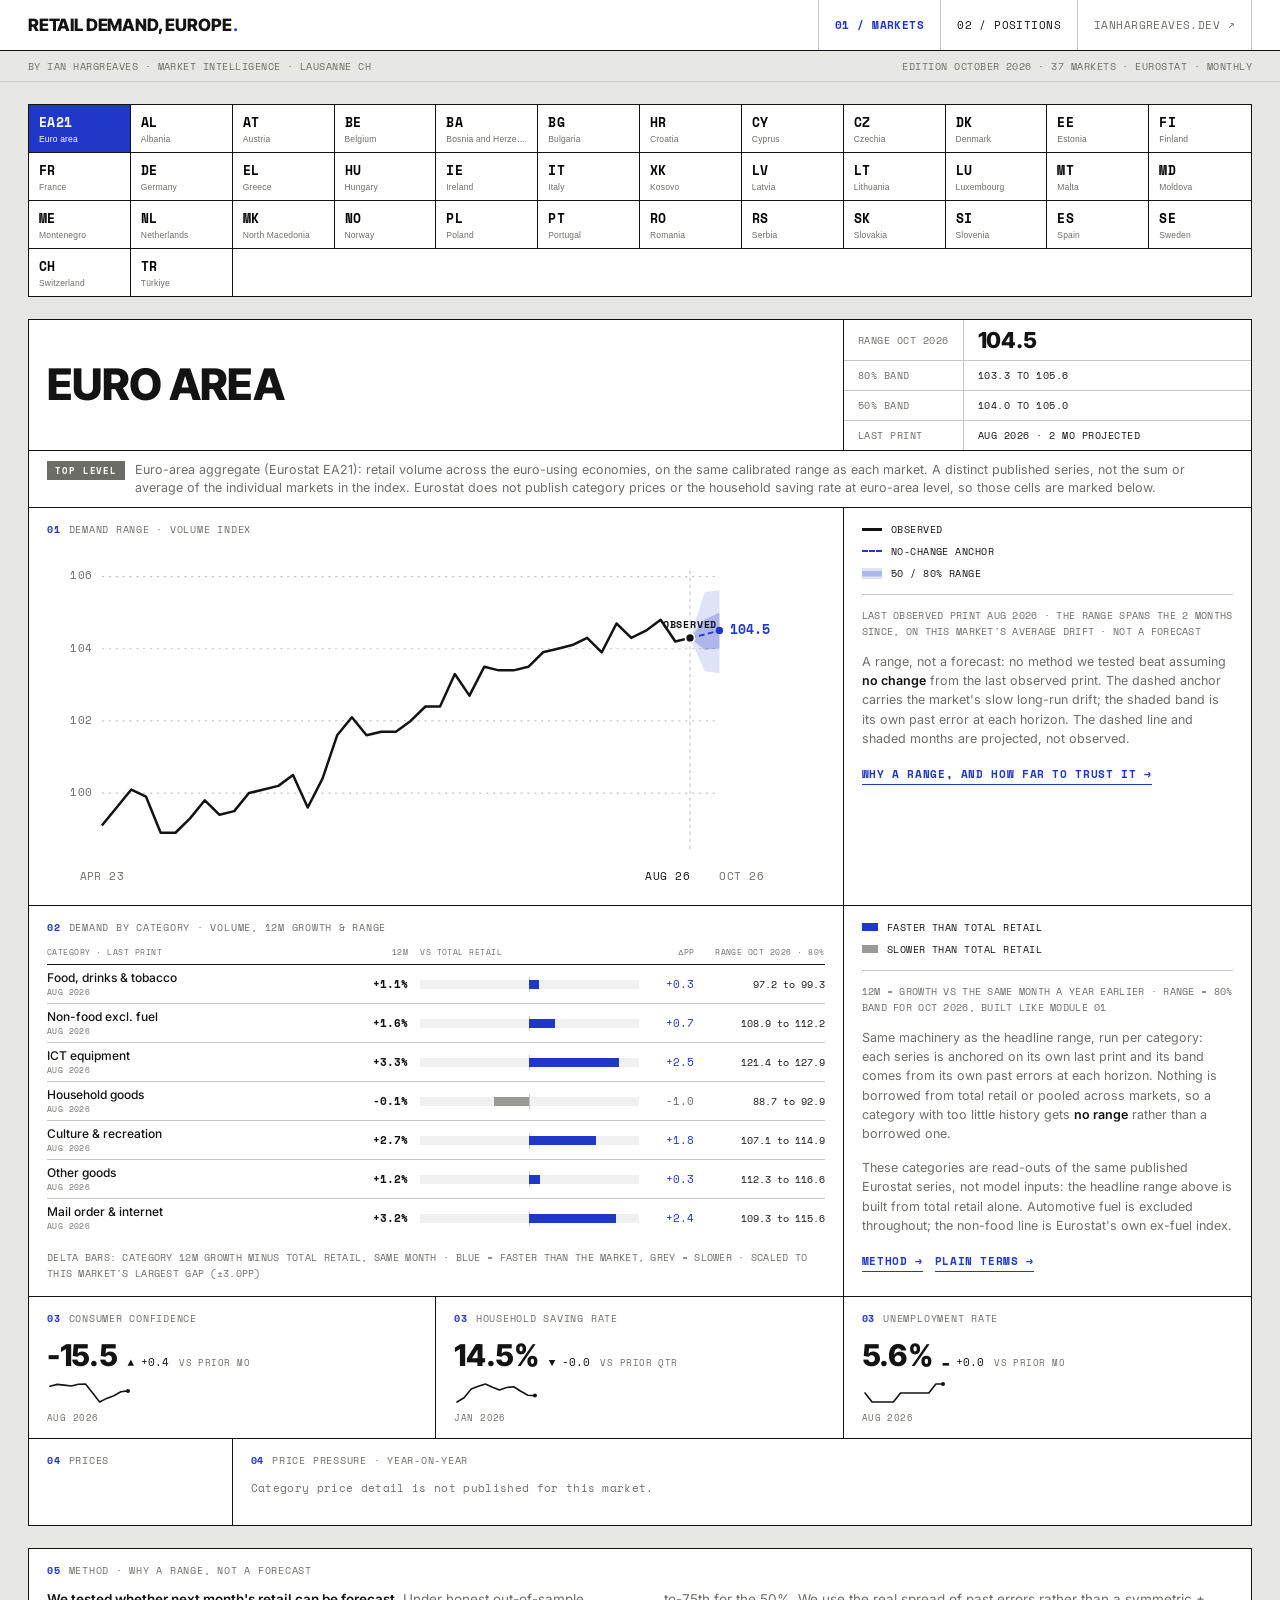
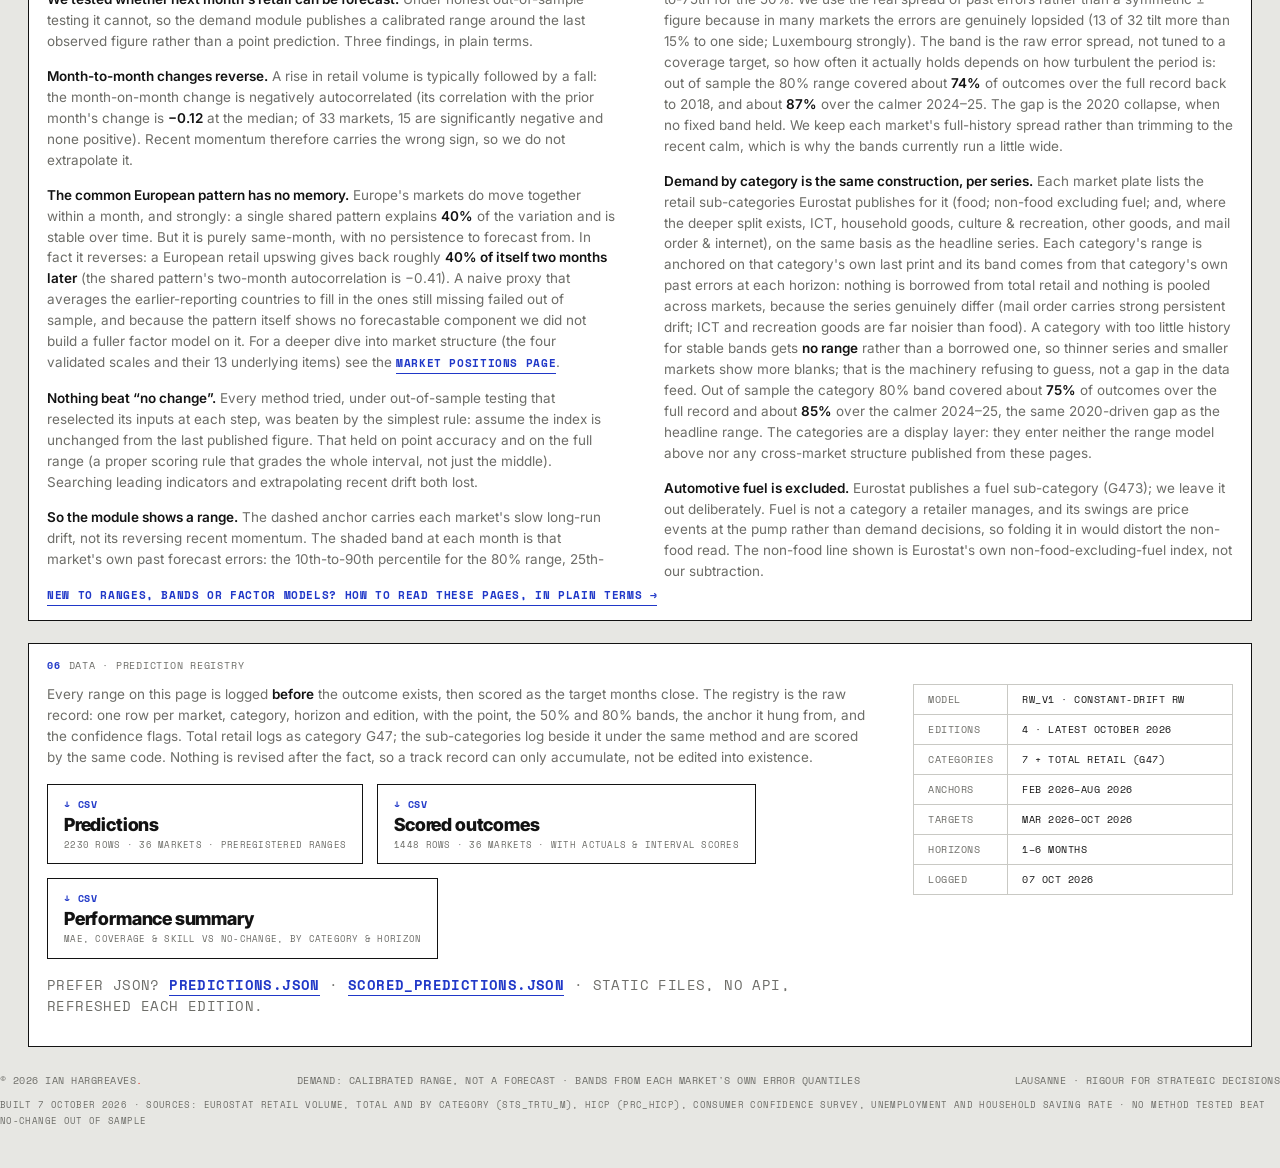
